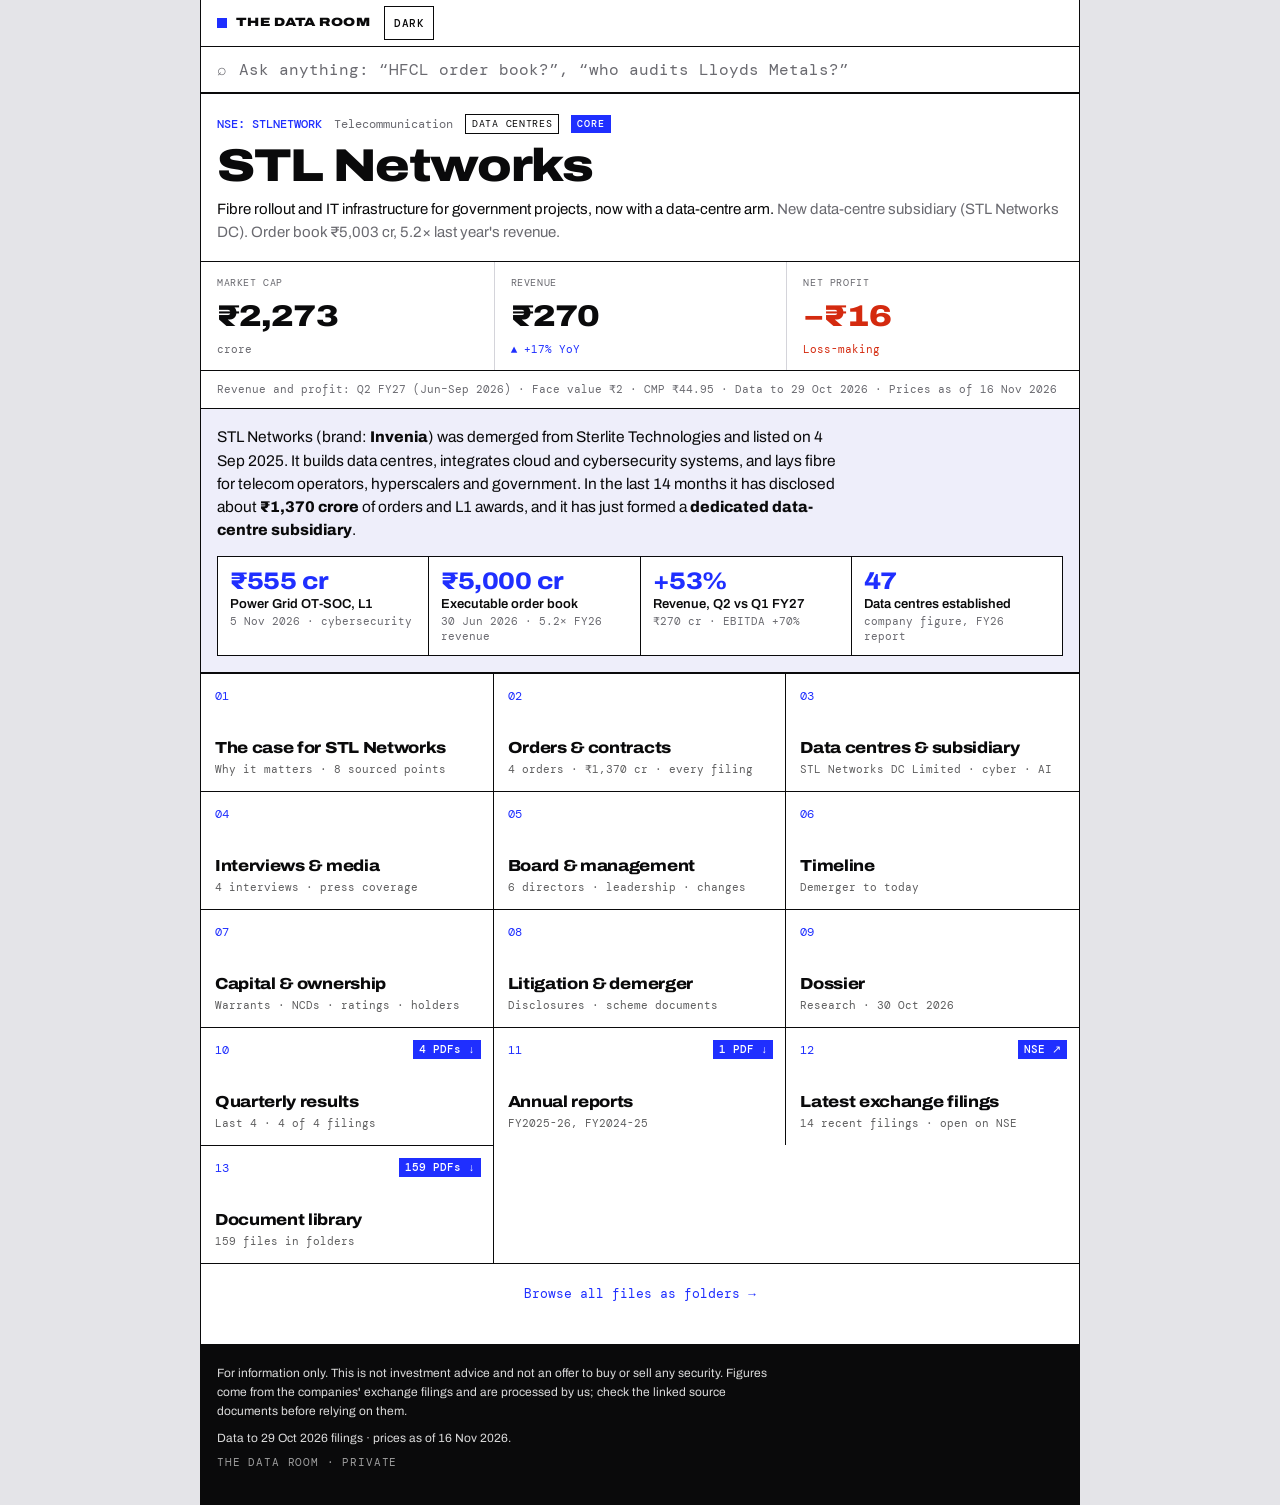
==== c/STLNETWORK/index.html @ 09b9c982 "STL Networks data room Co-Authored-By: Claude Sonnet 5.5 <noreply@anthropic.com>" ====
<!doctype html><html lang="en"><head><meta charset="utf-8"><meta name="viewport" content="width=device-width,initial-scale=1">
<title>STL Networks · The Data Room</title><meta name="robots" content="noindex,nofollow"><meta name="color-scheme" content="light dark">
<script>document.documentElement.className="js";try{var t=localStorage.getItem("dr_theme");if(t)document.documentElement.dataset.theme=t}catch(e){}</script>
<link rel="preconnect" href="https://fonts.googleapis.com"><link rel="preconnect" href="https://fonts.gstatic.com" crossorigin>
<link href="https://fonts.googleapis.com/css2?family=Archivo:wdth,wght@62..125,100..900&family=DM+Mono:wght@400;500&display=swap" rel="stylesheet">
<link rel="stylesheet" href="../../assets/style.css?v=1794906822"></head><body data-scoped="1" data-page="company" data-root="../../">
<svg width="0" height="0" style="position:absolute" aria-hidden="true"><defs><pattern id="hatch" width="5" height="5" patternUnits="userSpaceOnUse" patternTransform="rotate(45)"><line x1="0" y1="0" x2="0" y2="5" style="stroke:var(--ink)" stroke-width="1.6"/></pattern></defs></svg>
<div class="col"><header class="bar"><div class="bar1"><a class="back" id="back" href="../../index.html">← Companies</a><span class="rt"><a class="brand sm" href="../../index.html"><i></i>THE DATA ROOM</a><button type="button" class="themebtn" id="theme" aria-label="Switch between light and dark">Dark</button></span></div><form class="search" action="../../index.html" method="get" role="search"><span aria-hidden="true">⌕</span><input id="q" name="q" type="search" autocomplete="off" placeholder="Ask anything: “HFCL order book?”, “who audits Lloyds Metals?”" aria-label="Search companies or ask a question"></form></header><main class="co" data-sym="STLNETWORK"><section data-view="home" class=on><div class="hd"><div class="tags"><span class="tk">NSE: STLNETWORK</span><span>Telecommunication</span><span class="th">Data centres</span><span class="coretag">CORE</span></div>
<h1>STL Networks</h1><p class="lede">Fibre rollout and IT infrastructure for government projects, now with a data-centre arm. <span>New data-centre subsidiary (STL Networks DC). Order book ₹5,003 cr, 5.2× last year&#x27;s revenue.</span></p></div>
<div class="kps"><div class="kpi"><span>Market cap</span><b class="">₹2,273</b><em class="">crore</em></div><div class="kpi"><span>Revenue</span><b class="">₹270</b><em class="pos">▲ +17% YoY</em></div><div class="kpi"><span>Net profit</span><b class="neg">−₹16</b><em class="neg">Loss-making</em></div></div>
<div class="meta">Revenue and profit: Q2 FY27 (Jun–Sep 2026) · Face value ₹2 · CMP ₹44.95 · Data to 29 Oct 2026 · Prices as of 16 Nov 2026</div>
<div class="hero x"><p>STL Networks (brand: <b>Invenia</b>) was demerged from Sterlite Technologies and listed on 4 Sep 2025. It builds data centres, integrates cloud and cybersecurity systems, and lays fibre for telecom operators, hyperscalers and government. In the last 14 months it has disclosed about <b>₹1,370 crore</b> of orders and L1 awards, and it has just formed a <b>dedicated data-centre subsidiary</b>.</p><div class="xstats"><a class="xs" href="#orders" data-go="orders"><b>₹555 cr</b><span>Power Grid OT-SOC, L1</span><small>5 Nov 2026 · cybersecurity</small></a><a class="xs" href="#story" data-go="story"><b>₹5,000 cr</b><span>Executable order book</span><small>30 Jun 2026 · 5.2× FY26 revenue</small></a><a class="xs" href="#results" data-go="results"><b>+53%</b><span>Revenue, Q2 vs Q1 FY27</span><small>₹270 cr · EBITDA +70%</small></a><a class="xs" href="#datacentres" data-go="datacentres"><b>47</b><span>Data centres established</span><small>company figure, FY26 report</small></a></div></div><div class="tiles x3"><a class="tile " href="#story" data-go="story"><i>01</i><span class="tt"><b>The case for STL Networks</b><small>Why it matters · 8 sourced points</small></span><em></em></a><a class="tile " href="#orders" data-go="orders"><i>02</i><span class="tt"><b>Orders & contracts</b><small>4 orders · ₹1,370 cr · every filing</small></span><em></em></a><a class="tile " href="#datacentres" data-go="datacentres"><i>03</i><span class="tt"><b>Data centres & subsidiary</b><small>STL Networks DC Limited · cyber · AI</small></span><em></em></a><a class="tile " href="#media" data-go="media"><i>04</i><span class="tt"><b>Interviews & media</b><small>4 interviews · press coverage</small></span><em></em></a><a class="tile " href="#people" data-go="people"><i>05</i><span class="tt"><b>Board & management</b><small>6 directors · leadership · changes</small></span><em></em></a><a class="tile " href="#timeline" data-go="timeline"><i>06</i><span class="tt"><b>Timeline</b><small>Demerger to today</small></span><em></em></a><a class="tile " href="#capital" data-go="capital"><i>07</i><span class="tt"><b>Capital & ownership</b><small>Warrants · NCDs · ratings · holders</small></span><em></em></a><a class="tile " href="#legal" data-go="legal"><i>08</i><span class="tt"><b>Litigation & demerger</b><small>Disclosures · scheme documents</small></span><em></em></a><a class="tile " href="#dossier" data-go="dossier"><i>09</i><span class="tt"><b>Dossier</b><small>Research · 30 Oct 2026</small></span><em></em></a><a class="tile " href="#results" data-go="results"><i>10</i><span class="tt"><b>Quarterly results</b><small>Last 4 · 4 of 4 filings</small></span><em>4 PDFs ↓</em></a><a class="tile " href="#annual" data-go="annual"><i>11</i><span class="tt"><b>Annual reports</b><small>FY2025-26, FY2024-25</small></span><em>1 PDF ↓</em></a><a class="tile " href="#filings" data-go="filings"><i>12</i><span class="tt"><b>Latest exchange filings</b><small>14 recent filings · open on NSE</small></span><em>NSE ↗</em></a><a class="tile " href="#files" data-go="files"><i>13</i><span class="tt"><b>Document library</b><small>159 files in folders</small></span><em>159 PDFs ↓</em></a></div>
<div class="zipbox"><a class="alt" href="#files" data-go="files">Browse all files as folders →</a></div></section><section data-view="story"><div class="vh"><div><h2>Investment highlights</h2><small>What is working, with the document behind each point</small></div></div><div class="blk xt"><p>STL Networks is repositioning from a government, project-led fibre contractor into a <b>data-centre, systems-integration and managed-services</b> business for hyperscalers, telecom operators, public-sector bodies and enterprises. Management calls data centres the primary growth engine, systems integration the margin engine and connectivity the cash-generating base (annual report FY26, pp. 70–74).</p></div><div class="blk"><div class="xstats"><div class="xs"><b>₹1,370 cr</b><span>orders and L1 awards disclosed</span><small>Sep 2025 to Nov 2026, four orders</small></div><div class="xs"><b>~₹5,000 cr</b><span>executable order book</span><small>30 Jun 2026 (Infomerics)</small></div><div class="xs"><b>86%</b><span>of that book is government / PSU</span><small>Infomerics, Sep 2026</small></div><div class="xs"><b>₹270 cr</b><span>Q2 FY27 revenue</span><small>+53% QoQ, +17% YoY</small></div><div class="xs"><b>₹16.1 cr</b><span>Q2 FY27 EBITDA</span><small>+70% QoQ, margin 5.9%</small></div><div class="xs"><b>₹108 cr</b><span>promoter warrants</span><small>₹24 each, allotted 20 Jun 2026</small></div></div></div><div class="case blue"><h3>The case for</h3><div class="xp blue"><i>1</i><div><b>A dedicated data-centre subsidiary, and the team to run it</b><p><b>STL Networks DC Limited</b> was incorporated on 10 Oct 2026 as a wholly owned subsidiary to establish, acquire, own, operate, manage and market data-centre and telecom infrastructure, and to hold the Department of Telecommunications licences needed to sell connectivity. Management says the aim is a dedicated platform for hyperscalers, data-centre operators and enterprises, with ownership of delivery across the infrastructure and connectivity lifecycle. A new data-centre bench came with it: a COO (2 Jul), a Head of Design &amp; Operations for data centres with 200 MW+ delivered and a Chief Sales &amp; Marketing Officer (both 15–16 Oct).</p><span class="srcs"><a class="src" href="../../files/STLNETWORK/06-Data-Centre-Subsidiary/Proposed_Incorporation_of_a_Wholly_Owned_Subsidiary-_September_11_2026.pdf" target="_blank" rel="noopener">Proposed subsidiary filing, 11 Sep 2026</a><a class="src" href="../../files/STLNETWORK/06-Data-Centre-Subsidiary/Announcement_under_Regulation_30_of_SEBI_Listing_Regulations_in_relation_to_Wholly_Owned_S.pdf" target="_blank" rel="noopener">Subsidiary filing, 15 Sep 2026</a><a class="src" href="../../files/STLNETWORK/06-Data-Centre-Subsidiary/Incorporation_of_Wholly_Owned_Subsidiary_-_October_10_2026.pdf" target="_blank" rel="noopener">Incorporation filing, 10 Oct 2026</a><a class="src" href="../../files/STLNETWORK/06-Data-Centre-Subsidiary/Appointment_of_Senior_Management_Personnel-_July_2_2026.pdf" target="_blank" rel="noopener">COO filing, 2 Jul 2026</a><a class="src" href="../../files/STLNETWORK/06-Data-Centre-Subsidiary/Appointment_of_Senior_Management_Personnel_-_October_16_2026.pdf" target="_blank" rel="noopener">Patel and Barjatiya filing, 16 Oct 2026</a><a class="src" href="https://www.voicendata.com/data-centre/stl-networks-revenue-rises-53-as-data-centre-business-expands-12767428" target="_blank" rel="noopener">Q2 FY27 press coverage, Voice&amp;Data</a></span></div></div><div class="xp blue"><i>2</i><div><b>The largest orders in the company&#x27;s short history are landing in cybersecurity and cloud</b><p><b>₹555 crore</b> (L1) from Power Grid for a centralised Security Operations Centre covering the OT assets of its substations, <b>₹249.8 crore</b> (L1) from RailTel for a private cloud across its data-centre and disaster-recovery sites, <b>₹206.5 crore</b> purchase order from NIC Services for the National Knowledge Network, and <b>₹359 crore</b> from PowerGrid Teleservices for a Tier III data centre at Manesar plus a disaster-recovery site. See the orders table.</p><span class="srcs"><a class="src" href="../../files/STLNETWORK/05-Orders-and-Press-Releases/STL_Networks_L1_Power_Grid_OT-SOC_Nov_5_2026.pdf" target="_blank" rel="noopener">Power Grid L1 filing, 5 Nov 2026</a><a class="src" href="../../files/STLNETWORK/05-Orders-and-Press-Releases/STL_Networks_Limited_emerges_as_Lowest_Bidder_L1_from_Railtel_Corporation_of_India_Limit.pdf" target="_blank" rel="noopener">RailTel L1 filing, 29 Sep 2026</a><a class="src" href="../../files/STLNETWORK/05-Orders-and-Press-Releases/Purchase_Order_received_from_National_Informatics_Centre_Services_Incorporated_Februray_10.pdf" target="_blank" rel="noopener">NIC purchase order filing, 10 Feb 2026</a><a class="src" href="../../files/STLNETWORK/05-Orders-and-Press-Releases/Invenia_-_STL_Networks_Limited_secures_INR_359_Crore_Data_Center_Infrastructure_Contract_f.pdf" target="_blank" rel="noopener">PowerTel press release, 15 Sep 2025</a></span></div></div><div class="xp blue"><i>3</i><div><b>Revenue visibility: about five years of revenue in the order book</b><p>Infomerics puts the executable order book at about <b>₹5,000 crore on 30 Jun 2026</b>, 5.22× FY26 operating income, with about <b>86% from central and state government entities and PSUs</b>. That was before the RailTel (₹249.8 crore) and Power Grid (₹555 crore) awards.</p><span class="srcs"><a class="src" href="../../files/STLNETWORK/08-Capital-Debt-Ratings/Credit_Rating-_September_25_2026.pdf" target="_blank" rel="noopener">Infomerics rating, 25 Sep 2026</a></span></div></div><div class="xp blue"><i>4</i><div><b>The quarterly trend turned in Q2 FY27</b><p>Revenue <b>₹270.11 crore</b>, up 53% on Q1 and 17% on a year ago. EBITDA <b>₹16.06 crore</b>, up 70% on Q1 and 112% on a year ago, margin 5.9% against 3.3%. The consolidated loss narrowed to ₹16.1 crore (Q1: ₹21.9 crore). On a standalone basis the company made a <b>profit of ₹5.1 crore</b> against a loss of ₹12.3 crore in Q1.</p><span class="srcs"><a class="src" href="../../files/STLNETWORK/02-Quarterly-Results/2026-09-30_Q2-FY27_Results.pdf" target="_blank" rel="noopener">Q2 FY27 results (29 Oct 2026)</a><a class="src" href="https://tele.net.in/press-release/invenia-stl-networks-reports-financial-results-for-q2-fy27-12767925" target="_blank" rel="noopener">tele.net, 30 Oct 2026</a></span></div></div><div class="xp blue"><i>5</i><div><b>The promoter is putting money in</b><p>Twin Star Overseas Limited, a promoter entity, was allotted <b>4.5 crore warrants at ₹24</b> (up to ₹108 crore). 25% (₹27 crore) was paid on allotment on 20 Jun 2026 and the remaining ₹81 crore is due when the warrants are exercised, within 18 months. Infomerics counts the warrant proceeds in its liquidity assessment.</p><span class="srcs"><a class="src" href="../../files/STLNETWORK/08-Capital-Debt-Ratings/Issue_of_Convertible_Warrants_on_a_Preferential_Basis-_April_18_2026.pdf" target="_blank" rel="noopener">Warrants approval, 18 Apr 2026</a><a class="src" href="../../files/STLNETWORK/08-Capital-Debt-Ratings/Allotment_of_Warrants_to_Promoter_of_the_Company_on_a_Preferential_Basis_by_way_of_Private.pdf" target="_blank" rel="noopener">Warrants allotment, 20 Jun 2026</a><a class="src" href="../../files/STLNETWORK/08-Capital-Debt-Ratings/Credit_Rating-_September_25_2026.pdf" target="_blank" rel="noopener">Infomerics rating, 25 Sep 2026</a></span></div></div><div class="xp blue"><i>6</i><div><b>A broad, working capability base in data centres, fibre and security</b><p>In its FY26 annual report the company reports <b>47 data centres established</b>, <b>1.32 lakh route-km of optical fibre</b> deployed, 45,000 infrastructure sites operationalised, 3 lakh home passes, 4.5 lakh managed devices and CMMI Level 5 certification. These are company figures. Infomerics cites more than 135,000 km of fibre.</p><span class="srcs"><a class="src" href="../../files/STLNETWORK/03-Annual-Report/Annual-Report_FY2025-26.pdf" target="_blank" rel="noopener">Annual report FY26</a><a class="src" href="../../files/STLNETWORK/08-Capital-Debt-Ratings/Credit_Rating-_September_25_2026.pdf" target="_blank" rel="noopener">Infomerics rating, 25 Sep 2026</a></span></div></div><div class="xp blue"><i>7</i><div><b>Investment-grade credit ratings from two agencies</b><p><b>IVR A-/Stable</b> from Infomerics (₹250 crore of bank facilities, 25 Sep 2026) and <b>IND A-/Stable</b> from India Ratings (proposed NCDs and bank loans, 17 Nov 2025). The company allotted ₹150 crore of NCDs on 2 Dec 2025 (Infomerics records ₹250 crore of NCDs raised in FY26).</p><span class="srcs"><a class="src" href="../../files/STLNETWORK/08-Capital-Debt-Ratings/Credit_Rating-_September_25_2026.pdf" target="_blank" rel="noopener">Infomerics rating, 25 Sep 2026</a><a class="src" href="../../files/STLNETWORK/08-Capital-Debt-Ratings/Credit_Rating_November_17_2025.pdf" target="_blank" rel="noopener">India Ratings, 17 Nov 2025</a><a class="src" href="../../files/STLNETWORK/08-Capital-Debt-Ratings/Allotment_of_Non-Convertible_Debentures_December_02_2025.pdf" target="_blank" rel="noopener">NCD allotment, 2 Dec 2025</a></span></div></div><div class="xp blue"><i>8</i><div><b>Counterparties are strong: Power Grid, RailTel, NIC, BSNL, BharatNet, Airtel</b><p>Infomerics lists Airtel, RailTel, Power Grid, BSNL, BharatNet and state digital-infrastructure programmes as the customer base and notes that several have strong credit profiles, which supports eventual collection of receivables.</p><span class="srcs"><a class="src" href="../../files/STLNETWORK/08-Capital-Debt-Ratings/Credit_Rating-_September_25_2026.pdf" target="_blank" rel="noopener">Infomerics rating, 25 Sep 2026</a></span></div></div></div><div class="case red"><h3>What the numbers also show</h3><div class="xp red"><i>·</i><div><b>FY26 was a loss-making year and the turnaround is early</b><p>FY26 consolidated revenue was ₹958.96 crore (₹1,179.72 crore in FY25), EBITDA ₹47.85 crore and the loss attributable to owners ₹99.11 crore. Infomerics points to weak profitability, interest cover of 0.46×, receivables of ₹990.6 crore, a 325-day collection period and operating cash outflow of ₹111.4 crore in FY26. It names collection of receivables and the promoter warrant proceeds as the near-term monitorables.</p><span class="srcs"><a class="src" href="../../files/STLNETWORK/03-Annual-Report/Annual-Report_FY2025-26.pdf" target="_blank" rel="noopener">Annual report FY26</a><a class="src" href="../../files/STLNETWORK/08-Capital-Debt-Ratings/Credit_Rating-_September_25_2026.pdf" target="_blank" rel="noopener">Infomerics rating, 25 Sep 2026</a></span></div></div><div class="xp red"><i>·</i><div><b>The newest awards are L1 positions, not signed contracts</b><p>The Power Grid (₹555 crore) and RailTel (₹249.8 crore) disclosures say the company has emerged as the lowest bidder. Final awards, contract terms and timing are not yet disclosed. The data-centre subsidiary has ₹1 lakh of paid-up capital and no disclosed capex, capacity or site plan.</p><span class="srcs"><a class="src" href="../../files/STLNETWORK/05-Orders-and-Press-Releases/STL_Networks_L1_Power_Grid_OT-SOC_Nov_5_2026.pdf" target="_blank" rel="noopener">Power Grid L1 filing, 5 Nov 2026</a><a class="src" href="../../files/STLNETWORK/05-Orders-and-Press-Releases/STL_Networks_Limited_emerges_as_Lowest_Bidder_L1_from_Railtel_Corporation_of_India_Limit.pdf" target="_blank" rel="noopener">RailTel L1 filing, 29 Sep 2026</a><a class="src" href="../../files/STLNETWORK/06-Data-Centre-Subsidiary/Announcement_under_Regulation_30_of_SEBI_Listing_Regulations_in_relation_to_Wholly_Owned_S.pdf" target="_blank" rel="noopener">Subsidiary filing, 15 Sep 2026</a></span></div></div><div class="xp red"><i>·</i><div><b>Leadership is in transition</b><p>The CEO resigned on 10 Jun 2026 and an interim CEO took over on 11 Jun for one year. The company secretary, head of legal and head of marketing also left between Jul and Sep 2026.</p><span class="srcs"><a class="src" href="../../files/STLNETWORK/10-Governance-Corporate-Actions/Outcome_of_Board_Meeting-_June_10_2026.pdf" target="_blank" rel="noopener">Board outcome, 10 Jun 2026</a></span></div></div></div><p class="note pad">Company claims are labelled as such. Everything is drawn from the company&#x27;s exchange filings, its annual report, rating-agency reports and named press coverage; nothing here is a forecast or a recommendation.</p></section><section data-view="orders"><div class="vh"><div><h2>Orders and contracts</h2><small>Orders disclosed to the stock exchanges, newest first</small></div></div><div class="blk"><div class="xstats"><div class="xs"><b>₹1,370 cr</b><span>four distinct orders</span><small>555 + 249.8 + 206.49 + 359</small></div><div class="xs"><b>₹804.8 cr</b><span>L1 awards (Power Grid, RailTel)</span><small>lowest bidder, final award pending</small></div><div class="xs"><b>₹565.5 cr</b><span>purchase order / contract</span><small>NIC Services, PowerTel</small></div></div></div><div class="blk"><h3>Orders disclosed by the company</h3><div class="xtwrap"><table class="xtable"><thead><tr><th class="">Date</th><th class="">Customer</th><th class="">What</th><th class="num">₹ crore</th><th class="">Status</th><th class="">Terms</th><th class="">Source</th></tr></thead><tbody><tr><td>5 Nov 2026</td><td>Power Grid Corporation of India</td><td>Package for implementation of a <b>Centralized Security Operations Centre for OT assets of substations (OT-SOC)</b>. Cybersecurity for the power grid.</td><td class="num">555</td><td><b>L1 bidder</b> (lowest). Final award not yet disclosed</td><td>Bid spec CC/NT/W-MISC/DOM/A02/26/00023, RFx 5002005016 dated 5 Jan 2026. Incl. taxes</td><td class=""><a class="ilink" href="../../files/STLNETWORK/05-Orders-and-Press-Releases/STL_Networks_L1_Power_Grid_OT-SOC_Nov_5_2026.pdf" target="_blank" rel="noopener">Exchange filing ↗</a></td></tr><tr><td>29 Sep 2026</td><td>RailTel Corporation of India</td><td>Design, supply, installation, testing, commissioning, integration, migration and deployment of <b>cloud infrastructure at RailTel&#x27;s data centre and disaster-recovery site</b>. Multi-tenant private cloud (Gurugram and Secunderabad, per the company&#x27;s press release).</td><td class="num">249.8</td><td><b>L1 bidder</b> (lowest). Final award not yet disclosed</td><td>Tender RAILTEL/TENDER/OT/CO/ITP/2026-27/DC-DR Infra/018 dated 25 Jun 2026. Incl. taxes. Press release: commissioning within 180 days, 5-year warranty</td><td class=""><a class="ilink" href="../../files/STLNETWORK/05-Orders-and-Press-Releases/STL_Networks_Limited_emerges_as_Lowest_Bidder_L1_from_Railtel_Corporation_of_India_Limit.pdf" target="_blank" rel="noopener">Exchange filing ↗</a></td></tr><tr><td>10 Feb 2026</td><td>National Informatics Centre Services Inc. (NKN)</td><td>Procurement of <b>network equipment through the National Knowledge Network</b>.</td><td class="num">206.49</td><td><b>Purchase order</b> received</td><td>GeM contract GEMC-511687786594913. 12-week implementation, 5-year warranty and AMC. Incl. taxes</td><td class=""><a class="ilink" href="../../files/STLNETWORK/05-Orders-and-Press-Releases/Purchase_Order_received_from_National_Informatics_Centre_Services_Incorporated_Februray_10.pdf" target="_blank" rel="noopener">Exchange filing ↗</a></td></tr><tr><td>3 Feb 2026</td><td>National Informatics Centre Services Inc. (NKN)</td><td>Same order, at the L1 / letter-of-intent stage. <b>₹175 crore excluding taxes</b>, which is the ₹206.49 crore above including taxes. Not counted twice.</td><td class="num">175</td><td>L1 bidder, letter of intent</td><td>GeM bid GEM/2025/B/6918691</td><td class=""><a class="ilink" href="../../files/STLNETWORK/05-Orders-and-Press-Releases/STL_Networks_Limited_emerges_as_Lowest_Bidder_L1_Bidder_from_National_Informatics_Centre.pdf" target="_blank" rel="noopener">Exchange filing ↗</a></td></tr><tr><td>15 Sep 2025</td><td>PowerGrid Teleservices (a Power Grid subsidiary)</td><td>Design, build, commission and maintain the IT and cloud infrastructure of a <b>greenfield Tier III data centre at Manesar</b>, a <b>disaster-recovery data centre</b>, IaaS and DR services, and long-term operations and maintenance.</td><td class="num">359</td><td><b>Contract</b> won (company press release)</td><td>Release headline says ₹359 crore; its text says &#x27;over ~₹360 crore&#x27;. Long-term O&amp;M</td><td class=""><a class="ilink" href="../../files/STLNETWORK/05-Orders-and-Press-Releases/Invenia_-_STL_Networks_Limited_secures_INR_359_Crore_Data_Center_Infrastructure_Contract_f.pdf" target="_blank" rel="noopener">Press release ↗</a></td></tr></tbody></table></div><p class=note>₹ crore, as stated by the company. Totals count each order once: 555 + 249.8 + 206.49 + 359 = ₹1,370.3 crore. L1 means STL Networks submitted the lowest bid; it is not yet a signed contract.</p></div><div class="blk xt"><h3>Context</h3><p>Compare the scale with the business: consolidated revenue was ₹958.96 crore in FY26 and ₹270.11 crore in Q2 FY27. The Power Grid and RailTel awards alone are about ₹805 crore.</p><p>The company&#x27;s executable order book was about ₹5,000 crore on 30 Jun 2026 (Infomerics, <a class="ilink" href="../../files/STLNETWORK/08-Capital-Debt-Ratings/Credit_Rating-_September_25_2026.pdf" target="_blank" rel="noopener">Sep 2026 rating report</a>), before these two awards.</p></div><div class="blk"><h3>Tenders and L1 positions mentioned by third-party commentary (not confirmed by company filings)</h3><div class="xtwrap"><table class="xtable"><thead><tr><th class="">Tender</th><th class="">Authority</th><th class="">Position reported</th><th class="">Status in this room</th></tr></thead><tbody><tr><td>OT cybersecurity for substations (OT-SOC)</td><td>Power Grid</td><td>L1</td><td><b>Confirmed</b> by the company&#x27;s 5 Nov 2026 filing (row above)</td></tr><tr><td>Cloud infrastructure at data-centre and DR sites</td><td>RailTel</td><td>L1 / LOI</td><td><b>Confirmed as L1</b> by the company&#x27;s 29 Sep 2026 filing (row above)</td></tr><tr><td>Zero Trust Network Architecture (ZTNA) licences</td><td>MeitY</td><td>L1 reported</td><td>Not in company filings. Unverified</td></tr><tr><td>Endpoint Detection &amp; Response and Unified Endpoint Management</td><td>MeitY</td><td>L3 reported</td><td>Not in company filings. Unverified</td></tr><tr><td>Server procurement, 153 units</td><td>Ministry of Defence</td><td>L1 reported</td><td>Not in company filings. Unverified</td></tr><tr><td>Network routers and devices, 309 units</td><td>MeitY</td><td>L1 reported</td><td>Not in company filings. Unverified</td></tr><tr><td>IT Project Implementation Agency</td><td>Ministry of Ports, Shipping &amp; Waterways</td><td>H3 reported</td><td>Not in company filings. Unverified</td></tr><tr><td>Router and firewall procurement</td><td>Ministry of Power</td><td>Bid participation reported</td><td>Not in company filings. Unverified</td></tr></tbody></table></div><p class=note>Source: a social-media style commentary shared with the data-room owner (author not identified). It says itself that these are &#x27;tender participation and reported ranking details, not confirmed order wins&#x27;. The company has not disclosed these. Treat everything except the first two rows as unverified.</p></div><div class="blk xt"><h3>Programmes without a disclosed value</h3><p><b>BharatNet Phase III, Jammu &amp; Kashmir and Ladakh.</b> The interim CEO says the company is deploying more than 13,000 km of optical fibre serving thousands of Gram Panchayats, with operations and maintenance &#x27;central to the project&#x27; (<a class="ilink" href="https://telecomtalk.info/invenia-stl-networks-ceo-why-ai-datacentres-india/1012358/" target="_blank" rel="noopener">TelecomTalk, 30 Sep 2026</a>). Value not disclosed.</p><p><b>Earlier work</b> cited in the FY26 annual report includes the J&amp;K network operations centre under BharatNet, NIC / NKN and ERNET, defence communication networks for the Army and Navy, and BharatNet deployments across Maharashtra, Telangana and Tamil Nadu (<a class="ilink" href="../../files/STLNETWORK/03-Annual-Report/Annual-Report_FY2025-26.pdf" target="_blank" rel="noopener">annual report FY26</a>).</p></div><div class="blk"><h3>Order documents</h3><div class="tree"><div class="fd"><div class="fh"><span>▾ 05-Orders-and-Press-Releases/ · Orders and press releases</span><em>6 files</em></div><a class="ff doc" href="../../files/STLNETWORK/05-Orders-and-Press-Releases/STL_Networks_L1_Power_Grid_OT-SOC_Nov_5_2026.pdf" target="_blank" rel="noopener"><span class="br">├─</span><span class="fn">STL Networks emerges as Lowest Bidder (L1) from Power Grid Corporation (Power Grid OT-SOC L1), November 5, 2026<small>5 Nov 2026</small></span><em>497 KB</em></a><a class="ff doc" href="../../files/STLNETWORK/05-Orders-and-Press-Releases/STL_Networks_Limited_emerges_as_Lowest_Bidder_L1_from_Railtel_Corporation_of_India_Limit.pdf" target="_blank" rel="noopener"><span class="br">├─</span><span class="fn">STL Networks Limited emerges as Lowest Bidder (L1) from Railtel Corporation of India Limited- September 29, 2026<small>29 Sep 2026</small></span><em>484 KB</em></a><a class="ff doc" href="../../files/STLNETWORK/05-Orders-and-Press-Releases/STL_Networks_Limited_emerges_as_Lowest_Bidder_L1_Bidder_from_National_Informatics_Centre.pdf" target="_blank" rel="noopener"><span class="br">├─</span><span class="fn">STL Networks Limited emerges as Lowest Bidder (L1 Bidder) from National Informatics Centre Services Incorporated_STL Networks Limited_February 3, 2026<small>3 Feb 2026</small></span><em>324 KB</em></a><a class="ff doc" href="../../files/STLNETWORK/05-Orders-and-Press-Releases/Purchase_Order_received_from_National_Informatics_Centre_Services_Incorporated_Februray_10.pdf" target="_blank" rel="noopener"><span class="br">├─</span><span class="fn">Purchase Order received from National Informatics Centre Services Incorporated_Februray 10, 2026<small>1 Feb 2026</small></span><em>376 KB</em></a><a class="ff doc" href="../../files/STLNETWORK/05-Orders-and-Press-Releases/Invenia_-_STL_Networks_Limited_secures_INR_359_Crore_Data_Center_Infrastructure_Contract_f.pdf" target="_blank" rel="noopener"><span class="br">├─</span><span class="fn">Invenia - STL Networks Limited secures INR 359 Crore Data Center Infrastructure Contract from PowerGrid Teleservices Limited_ September 15, 2025<small>15 Sep 2025</small></span><em>442 KB</em></a><a class="ff doc" href="../../files/STLNETWORK/05-Orders-and-Press-Releases/Press_Release_-_Invenia_Debuts_On_The_Indian_Stock_Exchange_Marking_A_New_Era_In_Digital.pdf" target="_blank" rel="noopener"><span class="br">├─</span><span class="fn">Press Release - Invenia Debuts On The Indian Stock Exchange, Marking A New Era In Digital Infrastructure Leadership_September 4, 2025<small>4 Sep 2025</small></span><em>469 KB</em></a></div></div></div></section><section data-view="datacentres"><div class="vh"><div><h2>Data centres and Invenia</h2><small>The subsidiary, what it is for, and what the company already does</small></div></div><div class="blk xt"><p><b>Invenia</b> is the brand of STL Networks Limited. It says it is a digital-infrastructure services company for telcos, data-centre companies, government, defence and large enterprises across India and the UK, in three lines of business: <b>data centres</b> (the primary growth engine), <b>system integration</b> including cloud and cybersecurity (the margin engine) and <b>connectivity services</b> (the foundation). Source: annual report FY26, pp. 70–74.</p></div><div class="blk"><h3>STL Networks DC Limited: the data-centre subsidiary</h3><div class="xtwrap"><table class="xtable kv"><thead><tr><th class=""></th><th class="">Detail</th></tr></thead><tbody><tr><td>What it is</td><td>A <b>wholly owned subsidiary</b> (100%) of STL Networks Limited, for its data-centre and data-centre-connectivity business.</td></tr><tr><td>Why now</td><td>Management: to give data centres a dedicated services platform and take &#x27;greater ownership of delivery across the infrastructure and connectivity lifecycle&#x27;. Customers named: hyperscalers, data-centre operators and enterprises.</td></tr><tr><td>What it may do</td><td>Establish, acquire, own, operate, manage and market <b>data-centre and telecom infrastructure</b>, data-centre solutions and connectivity services; carry on integrated data-centre and connectivity solutions.</td></tr><tr><td>Licences</td><td>To obtain and maintain the licences, approvals and authorisations from the <b>Department of Telecommunications</b> and other regulators, so it can sell connectivity itself.</td></tr><tr><td>Timeline</td><td>A committee of the board approves incorporating the subsidiary, 11 Sep 2026. Name &#x27;STL Networks DC Limited&#x27; approved by the Authorisation and Allotment Committee, 15 Sep 2026. <b>Certificate of incorporation issued 10 Oct 2026.</b></td></tr><tr><td>Funding at start</td><td>Cash. STL Networks subscribes to 100% of the initial paid-up capital of <b>₹1,00,000</b> (50,000 equity shares of ₹2). No capex, capacity (MW), site or customer commitments have been disclosed for it yet.</td></tr><tr><td>Sources</td><td class=""><a class="ilink" href="../../files/STLNETWORK/06-Data-Centre-Subsidiary/Proposed_Incorporation_of_a_Wholly_Owned_Subsidiary-_September_11_2026.pdf" target="_blank" rel="noopener">Proposed subsidiary, 11 Sep 2026 ↗</a></td></tr><tr><td></td><td class=""><a class="ilink" href="../../files/STLNETWORK/06-Data-Centre-Subsidiary/Announcement_under_Regulation_30_of_SEBI_Listing_Regulations_in_relation_to_Wholly_Owned_S.pdf" target="_blank" rel="noopener">Details approved, 15 Sep 2026 ↗</a></td></tr><tr><td></td><td class=""><a class="ilink" href="../../files/STLNETWORK/06-Data-Centre-Subsidiary/Incorporation_of_Wholly_Owned_Subsidiary_-_October_10_2026.pdf" target="_blank" rel="noopener">Incorporation, 10 Oct 2026 ↗</a></td></tr></tbody></table></div><p class=note>The subsidiary is brand new. What it will own and how much it will invest are not yet public. The shape of the plan will show up in later filings, results and press releases.</p></div><div class="case blue"><h3>How management describes the opportunity</h3><div class="xp blue"><i>·</i><div><b>AI workloads need reliable links between data centres, cloud and enterprises</b><p>Interim CEO C. R. Battula: the constraint is &#x27;not only bandwidth&#x27; but reliability, route diversity and operational visibility. Hyperscalers want large, high-density infrastructure quickly. Enterprises want to modernise live environments. Government wants resilience, governance and sustained support.</p><span class="srcs"><a class="src" href="https://telecomtalk.info/invenia-stl-networks-ceo-why-ai-datacentres-india/1012358/" target="_blank" rel="noopener">TelecomTalk interview, 30 Sep 2026</a></span></div></div><div class="xp blue"><i>·</i><div><b>From a project business to one that operates the infrastructure</b><p>The company distinguishes system integration (design, deploy, upgrade) from managed services (ongoing support and optimisation) and says managed-services contracts add revenue visibility. The annual report calls it a &#x27;deliberate pivot&#x27; from a government-oriented, project-led model to a hyperscaler- and enterprise-facing lifecycle partner.</p><span class="srcs"><a class="src" href="https://telecomtalk.info/invenia-stl-networks-ceo-why-ai-datacentres-india/1012358/" target="_blank" rel="noopener">TelecomTalk, 30 Sep 2026</a><a class="src" href="../../files/STLNETWORK/03-Annual-Report/Annual-Report_FY2025-26.pdf" target="_blank" rel="noopener">Annual report FY26</a></span></div></div><div class="xp blue"><i>·</i><div><b>Where it will focus in the data-centre stack</b><p>Mechanical, electrical and plumbing systems, IT integration and managed operations, where it sees its strongest margins, rather than civil works. Five pillars: full-lifecycle capability, a strong supplier base, a growing in-house data-centre team with experienced leaders from established operators, technology partnerships in liquid cooling and high-density power for AI-ready facilities, and partnerships with hyperscalers, colocation players and large enterprises.</p><span class="srcs"><a class="src" href="../../files/STLNETWORK/03-Annual-Report/Annual-Report_FY2025-26.pdf" target="_blank" rel="noopener">Annual report FY26</a></span></div></div><div class="xp blue"><i>·</i><div><b>AI, GPUs and sovereign cloud</b><p>The company says it is strengthening data-centre capabilities &#x27;to support GPU-intensive environments&#x27; and has built sovereign fibre infrastructure for in-country data movement. It described a plan for &#x27;next-gen edge-to-core interconnect&#x27; linking GPU-ready edge data centres with core facilities. This is a stated plan, not a delivered capability.</p><span class="srcs"><a class="src" href="https://telecomdrive.com/how-invenia-is-reinventing-connectivity-to-drive-indias-digital-backbone/" target="_blank" rel="noopener">TelecomDrive interview, 19 Oct 2026</a><a class="src" href="https://cxotoday.com/corner-office/cyber-resilience-has-become-a-strategic-priority-for-organisations/" target="_blank" rel="noopener">CXOtoday interview, 4 Dec 2025</a></span></div></div></div><div class="blk"><h3>What the company already does in data centres</h3><div class="xtwrap"><table class="xtable kv"><thead><tr><th class="">Item</th><th class="">Detail</th><th class="">Source</th></tr></thead><tbody><tr><td>Track record</td><td><b>47 data centres established</b> (company figure). Services: data-centre design and advisory, end-to-end build, data-centre interconnect, disaster recovery, managed data-centre and cloud operations.</td><td class=""><a class="ilink" href="../../files/STLNETWORK/03-Annual-Report/Annual-Report_FY2025-26.pdf" target="_blank" rel="noopener">Annual report FY26 ↗</a></td></tr><tr><td>PowerTel, Manesar</td><td>Greenfield <b>Tier III data centre</b> plus disaster-recovery data centre, IaaS and DR services, long-term O&amp;M. ₹359 crore. Company says it uses advanced cooling and energy-efficient design.</td><td class=""><a class="ilink" href="../../files/STLNETWORK/05-Orders-and-Press-Releases/Invenia_-_STL_Networks_Limited_secures_INR_359_Crore_Data_Center_Infrastructure_Contract_f.pdf" target="_blank" rel="noopener">Press release ↗</a></td></tr><tr><td>RailTel</td><td>Multi-tenant <b>private cloud</b> across RailTel&#x27;s data-centre and DR sites with micro-segmentation and near real-time DC–DR replication. ₹249.8 crore, L1. Aligned to MeitY cloud guidelines and the DPDP Act, per the company.</td><td class=""><a class="ilink" href="../../files/STLNETWORK/05-Orders-and-Press-Releases/STL_Networks_Limited_emerges_as_Lowest_Bidder_L1_from_Railtel_Corporation_of_India_Limit.pdf" target="_blank" rel="noopener">Exchange filing ↗</a></td></tr><tr><td>Connectivity for data centres</td><td>Fibre for data-centre interconnect and hyperscaler fronthaul and backhaul; next-generation high-density, hollow-core and multi-core fibre.</td><td class=""><a class="ilink" href="../../files/STLNETWORK/03-Annual-Report/Annual-Report_FY2025-26.pdf" target="_blank" rel="noopener">Annual report FY26 ↗</a></td></tr></tbody></table></div></div><div class="blk"><h3>Cybersecurity</h3><div class="xtwrap"><table class="xtable kv"><thead><tr><th class="">Item</th><th class="">Detail</th><th class="">Source</th></tr></thead><tbody><tr><td>Largest order</td><td><b>₹555 crore</b> L1 from Power Grid for a centralised <b>OT Security Operations Centre</b> for substations.</td><td class=""><a class="ilink" href="../../files/STLNETWORK/05-Orders-and-Press-Releases/STL_Networks_L1_Power_Grid_OT-SOC_Nov_5_2026.pdf" target="_blank" rel="noopener">Exchange filing ↗</a></td></tr><tr><td>Offering</td><td>Cybersecurity consulting, security architecture and engineering, audit and compliance, security operations (SOC) and managed security.</td><td class=""><a class="ilink" href="https://inveniatech.com" target="_blank" rel="noopener">inveniatech.com ↗</a></td></tr><tr><td>Approach</td><td>&#x27;Secure-by-design&#x27;, zero-trust architecture, continuous monitoring, AI-led detection and automated response (CEO interviews).</td><td class=""><a class="ilink" href="https://tele.net.in/invenia-stl-networks-building-scalable-and-future-ready-digital-backbones/" target="_blank" rel="noopener">Tele.net, 7 Apr 2026 ↗</a></td></tr><tr><td>Market view</td><td>The annual report says managed security is the fastest-growing segment of India&#x27;s managed-services market (company-cited industry data).</td><td class=""><a class="ilink" href="../../files/STLNETWORK/03-Annual-Report/Annual-Report_FY2025-26.pdf" target="_blank" rel="noopener">Annual report FY26 ↗</a></td></tr></tbody></table></div></div><div class="blk"><h3>The data-centre team</h3><div class="pps"><div class="pp"><b>Col. Girish Nandan Juneja</b><span>Chief Operating Officer · from 2 Jul 2026</span><small>M.Tech in Power Systems Engineering, IIT Kharagpur. Appointed to scale the data-centre and infrastructure business.</small><span class="srcs"><a class="src" href="../../files/STLNETWORK/06-Data-Centre-Subsidiary/Appointment_of_Senior_Management_Personnel-_July_2_2026.pdf" target="_blank" rel="noopener">COO filing, 2 Jul 2026</a></span></div><div class="pp"><b>Kiran Patel</b><span>Head of Design &amp; Operations, Data Centre · from 15 Oct 2026</span><small>29 years in data-centre project management and critical engineering. Delivered more than 200 MW of capacity. Previously Head of Delivery and Design at Colt Data Centre Services, including a 63 MW + 63 MW hyperscale project for Amazon in Mumbai and Chennai. Earlier Yotta, CtrlS, Webwerks.</small><span class="srcs"><a class="src" href="../../files/STLNETWORK/06-Data-Centre-Subsidiary/Appointment_of_Senior_Management_Personnel_-_October_16_2026.pdf" target="_blank" rel="noopener">Patel and Barjatiya filing, 16 Oct 2026</a></span></div><div class="pp"><b>Gaurav Barjatiya</b><span>Chief Sales &amp; Marketing Officer · from 16 Oct 2026</span><small>About 17 years in IT and digital infrastructure; joins from NCC Limited and earlier spent 13 years in the Sterlite group. Remit: sales, marketing and go-to-market for data centres, government, public sector and enterprise.</small><span class="srcs"><a class="src" href="../../files/STLNETWORK/06-Data-Centre-Subsidiary/Appointment_of_Senior_Management_Personnel_-_October_16_2026.pdf" target="_blank" rel="noopener">Patel and Barjatiya filing, 16 Oct 2026</a></span></div><div class="pp"><b>C. R. Battula</b><span>Whole-time Director and Interim CEO · from 11 Jun 2026</span><small>23+ years across telecom, government, public sector, healthcare and defence. Previously led System Integration and sales at Invenia.</small><span class="srcs"><a class="src" href="../../files/STLNETWORK/10-Governance-Corporate-Actions/Appointment_of_Whole_Time_Director_Interim_Chief_Executive_Officer-_June_10_2026.pdf" target="_blank" rel="noopener">Board outcome, 10 Jun 2026</a></span></div></div></div><div class="blk"><h3>Documents</h3><div class="tree"><div class="fd"><div class="fh"><span>▾ 06-Data-Centre-Subsidiary/ · Data-centre subsidiary and leadership</span><em>5 files</em></div><a class="ff doc" href="../../files/STLNETWORK/06-Data-Centre-Subsidiary/Appointment_of_Senior_Management_Personnel_-_October_16_2026.pdf" target="_blank" rel="noopener"><span class="br">├─</span><span class="fn">Appointment of Senior Management Personnel - October 16, 2026<small>16 Oct 2026</small></span><em>491 KB</em></a><a class="ff doc" href="../../files/STLNETWORK/06-Data-Centre-Subsidiary/Incorporation_of_Wholly_Owned_Subsidiary_-_October_10_2026.pdf" target="_blank" rel="noopener"><span class="br">├─</span><span class="fn">Incorporation of Wholly Owned Subsidiary - October 10, 2026<small>10 Oct 2026</small></span><em>486 KB</em></a><a class="ff doc" href="../../files/STLNETWORK/06-Data-Centre-Subsidiary/Announcement_under_Regulation_30_of_SEBI_Listing_Regulations_in_relation_to_Wholly_Owned_S.pdf" target="_blank" rel="noopener"><span class="br">├─</span><span class="fn">Announcement under Regulation 30 of SEBI Listing Regulations in relation to Wholly Owned Subsidiary of the Company- September 15, 2026<small>15 Sep 2026</small></span><em>474 KB</em></a><a class="ff doc" href="../../files/STLNETWORK/06-Data-Centre-Subsidiary/Proposed_Incorporation_of_a_Wholly_Owned_Subsidiary-_September_11_2026.pdf" target="_blank" rel="noopener"><span class="br">├─</span><span class="fn">Proposed Incorporation of a Wholly Owned Subsidiary- September 11, 2026<small>11 Sep 2026</small></span><em>1.7 MB</em></a><a class="ff doc" href="../../files/STLNETWORK/06-Data-Centre-Subsidiary/Appointment_of_Senior_Management_Personnel-_July_2_2026.pdf" target="_blank" rel="noopener"><span class="br">├─</span><span class="fn">Appointment of Senior Management Personnel- July 2, 2026<small>2 Jul 2026</small></span><em>458 KB</em></a></div></div></div></section><section data-view="media"><div class="vh"><div><h2>Interviews and media</h2><small>Management in their own words, and what the trade press has reported</small></div></div><p class="note pad">Interview statements are management&#x27;s own claims. We summarise; open the link for the full text. We looked for the company&#x27;s posts on X and LinkedIn but could not retrieve them reliably, so nothing from social media is quoted as the company&#x27;s. Commentary shared with the data-room owner is on the Orders page.</p><div class="blk"><h3>Interviews</h3><article class="mc"><div class="mk"><span class="kind interview">Interview</span><span>TelecomDrive</span><time>19 Oct 2026</time></div><h4><a href="https://telecomdrive.com/how-invenia-is-reinventing-connectivity-to-drive-indias-digital-backbone/" target="_blank" rel="noopener">How Invenia is reinventing connectivity to drive India&#x27;s digital backbone</a></h4><div class="who">C. R. Battula, Whole-time Director and Interim CEO · interviewer Zia Askari</div><ul><li>Says the company has <b>delivered 47 data centres</b> to date, with capability across MEP infrastructure, data-centre interconnect, network and IT integration and structured cabling, and <b>over 1.4 lakh km of fibre</b> deployed.</li><li>Targets healthcare, BFSI, energy and citizen services; calls itself a full-stack digital infrastructure services company taking single-point accountability across the asset lifecycle.</li><li>AI readiness: high-capacity fibre, AI-ready data-centre environments and strengthened capability for GPU-intensive environments; managed services with AI-driven operations; sovereign fibre for in-country data movement.</li><li>No capacity (MW), order values or financial figures given.</li></ul><a class="open" href="https://telecomdrive.com/how-invenia-is-reinventing-connectivity-to-drive-indias-digital-backbone/" target="_blank" rel="noopener">Read at source ↗</a></article><article class="mc"><div class="mk"><span class="kind interview">Interview</span><span>TelecomTalk</span><time>30 Sep 2026</time></div><h4><a href="https://telecomtalk.info/invenia-stl-networks-ceo-why-ai-datacentres-india/1012358/" target="_blank" rel="noopener">Invenia-STL Networks CEO on why AI and data centres are changing India&#x27;s connectivity needs</a></h4><div class="who">C. R. Battula, Whole-time Director and Interim CEO · email interview, Tarun P K</div><ul><li>AI workloads need reliable, diverse, observable links between data centres, cloud and enterprises, not just bandwidth.</li><li>Cites the greenfield Tier III data centre and DR facility at Manesar as the model engagement, covering IT and cloud infrastructure, IaaS, DR and long-term operations.</li><li>BharatNet Phase III in J&amp;K and Ladakh: <b>more than 13,000 km of fibre</b>, operations and maintenance central to the project.</li><li>Capital allocation has become more focused on data centres and system integration. Watch over 12–24 months: delivery on major programmes, growth and duration of data-centre and hyperscaler relationships, service availability.</li></ul><a class="open" href="https://telecomtalk.info/invenia-stl-networks-ceo-why-ai-datacentres-india/1012358/" target="_blank" rel="noopener">Read at source ↗</a></article><article class="mc"><div class="mk"><span class="kind interview">Interview</span><span>Tele.net</span><time>7 Apr 2026</time></div><h4><a href="https://tele.net.in/invenia-stl-networks-building-scalable-and-future-ready-digital-backbones/" target="_blank" rel="noopener">Invenia-STL Networks: building scalable and future-ready digital backbones</a></h4><div class="who">Pankaj Malik, then CEO and Whole-time Director · written Q&amp;A</div><ul><li>Sees strongest demand where connectivity, cloud and security converge; a &#x27;secure-by-design&#x27; approach with zero-trust, identity governance, AI-led detection and automated response.</li><li>Fibre rollouts run on GIS-led planning, digital survey and automated design in a stage-gated model.</li><li>Data centres: works across the value chain from fibre and network integration to power systems and managed infrastructure, for hyperscalers, enterprises and government programmes; greenfield and modernisation.</li><li>No MW, order or financial figures.</li></ul><p class="cav">Pankaj Malik resigned as CEO on 10 Jun 2026; he was CEO when this was published.</p><a class="open" href="https://tele.net.in/invenia-stl-networks-building-scalable-and-future-ready-digital-backbones/" target="_blank" rel="noopener">Read at source ↗</a></article><article class="mc"><div class="mk"><span class="kind interview">Interview</span><span>CXOtoday Corner Office</span><time>4 Dec 2025</time></div><h4><a href="https://cxotoday.com/corner-office/cyber-resilience-has-become-a-strategic-priority-for-organisations/" target="_blank" rel="noopener">Cyber resilience has become a strategic priority for organisations</a></h4><div class="who">Pankaj Malik, then CEO and Whole-time Director</div><ul><li>Layered cybersecurity from endpoints to data fabric: continuous monitoring, zero-trust, threat detection, predictive analytics and AI automation.</li><li>Says AI is &#x27;the core engine&#x27; of the delivery model, starting with AI-enabled quality control on fibre, integration and data-centre sites.</li><li>Cites <b>over 132,000 km of fibre</b> and BharatNet Phase III; notes only 0.5% of rural households have FTTH.</li><li>Moving from a connectivity provider to a full-stack digital infrastructure partner; &#x27;preparing for next-gen edge-to-core interconnect&#x27; for GPU-ready edge data centres (a plan, not a delivered capability).</li></ul><p class="cav">Pankaj Malik resigned as CEO on 10 Jun 2026.</p><a class="open" href="https://cxotoday.com/corner-office/cyber-resilience-has-become-a-strategic-priority-for-organisations/" target="_blank" rel="noopener">Read at source ↗</a></article></div><div class="blk"><h3>Company announcements in the press</h3><article class="mc"><div class="mk"><span class="kind results">Results</span><span>Voice&amp;Data</span><time>30 Oct 2026</time></div><h4><a href="https://www.voicendata.com/data-centre/stl-networks-revenue-rises-53-as-data-centre-business-expands-12767428" target="_blank" rel="noopener">STL Networks revenue rises 53% as data centre business expands</a></h4><ul><li>Q2 FY27 revenue ₹270.11 crore (+53% QoQ, +17% YoY); EBITDA ₹16.06 crore (+70% QoQ, +112% YoY); margin 5.9% vs 3.3%.</li><li>Debt down 20% between March and September 2026, per the company, through working-capital focus.</li><li>Mentions the ₹250 crore RailTel project and the new subsidiary; interim CEO names hyperscalers, data-centre providers, public-sector, enterprise and telecom customers as the focus.</li></ul><a class="open" href="https://www.voicendata.com/data-centre/stl-networks-revenue-rises-53-as-data-centre-business-expands-12767428" target="_blank" rel="noopener">Read at source ↗</a></article><article class="mc"><div class="mk"><span class="kind results">Results</span><span>Tele.net</span><time>30 Oct 2026</time></div><h4><a href="https://tele.net.in/press-release/invenia-stl-networks-reports-financial-results-for-q2-fy27-12767925" target="_blank" rel="noopener">Invenia-STL Networks reports financial results for Q2 FY27</a></h4><ul><li>Same figures as the company&#x27;s release; also lists the new COO, Chief Sales &amp; Marketing Officer and data-centre head.</li></ul><a class="open" href="https://tele.net.in/press-release/invenia-stl-networks-reports-financial-results-for-q2-fy27-12767925" target="_blank" rel="noopener">Read at source ↗</a></article><article class="mc"><div class="mk"><span class="kind leadership">Leadership</span><span>MediaNews4U</span><time>16 Oct 2026</time></div><h4><a href="https://www.medianews4u.com/stl-networks-appoints-kiran-patel-and-gaurav-barjatiya-to-strengthen-data-center-business/" target="_blank" rel="noopener">STL Networks appoints Kiran Patel and Gaurav Barjatiya to strengthen Data Center Business</a></h4><ul><li>Interim CEO: data centres are becoming &#x27;critical national infrastructure&#x27; and the company is investing in them for its next phase of growth.</li><li>Patel: 29 years, 200 MW+ delivered. Barjatiya: ~17 years, from NCC Limited.</li></ul><a class="open" href="https://www.medianews4u.com/stl-networks-appoints-kiran-patel-and-gaurav-barjatiya-to-strengthen-data-center-business/" target="_blank" rel="noopener">Read at source ↗</a></article><article class="mc"><div class="mk"><span class="kind order">Order</span><span>Tele.net</span><time>30 Sep 2026</time></div><h4><a href="https://tele.net.in/press-release/stl-networks-emerges-as-l1-bidder-for-railtels-integrated-next-generation-cloud-infrastructure-and-data-centre-transformation-project-12593544" target="_blank" rel="noopener">STL Networks emerges as L1 bidder for RailTel&#x27;s integrated next-generation cloud infrastructure and data centre transformation project</a></h4><ul><li>Scope: compute, cloud management, software-defined networking, backup and storage, automation and near real-time DC–DR replication across RailTel&#x27;s Gurugram and Secunderabad sites; 180 days to commission and five years of warranty support.</li><li>Company says it has delivered 47 data-centre projects worth over ₹4,000 crore.</li></ul><p class="cav">This article prints the value as &#x27;approximately Rs 25 million&#x27;, which looks like a unit error; the company&#x27;s exchange filing says ₹249.8 crore.</p><a class="open" href="https://tele.net.in/press-release/stl-networks-emerges-as-l1-bidder-for-railtels-integrated-next-generation-cloud-infrastructure-and-data-centre-transformation-project-12593544" target="_blank" rel="noopener">Read at source ↗</a></article><article class="mc"><div class="mk"><span class="kind subsidiary">Subsidiary</span><span>CXOtoday</span><time>22–23 Sep 2026</time></div><h4><a href="https://cxotoday.com/media-coverage/stl-networks-to-create-wholly-owned-subsidiary-to-advance-ai-data-center-and-hyperscale-connectivity-strategy/" target="_blank" rel="noopener">STL Networks to create wholly owned subsidiary to advance AI data center and hyperscale connectivity strategy</a></h4><ul><li>The subsidiary will build and own digital infrastructure and obtain the telecom licences to deliver connectivity services.</li><li>Interim CEO: the company has a strong digital-infrastructure base and connectivity is the next step.</li></ul><a class="open" href="https://cxotoday.com/media-coverage/stl-networks-to-create-wholly-owned-subsidiary-to-advance-ai-data-center-and-hyperscale-connectivity-strategy/" target="_blank" rel="noopener">Read at source ↗</a></article><article class="mc"><div class="mk"><span class="kind leadership">Leadership</span><span>Communications Today</span><time>12 Jun 2026</time></div><h4><a href="https://www.communicationstoday.co.in/?p=411790" target="_blank" rel="noopener">STL Networks appoints Battula as Interim CEO for one year</a></h4><ul><li>Battula appointed Whole-time Director and Interim CEO for one year after Pankaj Malik&#x27;s resignation; Malik stays on for a three-month transition to 10 Sep 2026.</li><li>Battula has over 23 years across telecom, government and defence, and earlier led Invenia&#x27;s system-integration business.</li></ul><a class="open" href="https://www.communicationstoday.co.in/?p=411790" target="_blank" rel="noopener">Read at source ↗</a></article><article class="mc"><div class="mk"><span class="kind order">Order</span><span>CXOtoday (press release)</span><time>15 Sep 2025</time></div><h4><a href="https://cxotoday.com/press-release/invenia-stl-networks-ltd-secures-inr-359-crore-data-center-infrastructure-contract-from-powergrid-teleservices-limited/" target="_blank" rel="noopener">Invenia-STL Networks secures INR 359 crore data centre infrastructure contract from PowerGrid Teleservices</a></h4><ul><li>Greenfield Tier III data centre at Manesar, DR data centre, IaaS and DR services and long-term O&amp;M.</li></ul><a class="open" href="https://cxotoday.com/press-release/invenia-stl-networks-ltd-secures-inr-359-crore-data-center-infrastructure-contract-from-powergrid-teleservices-limited/" target="_blank" rel="noopener">Read at source ↗</a></article><article class="mc"><div class="mk"><span class="kind listing">Listing</span><span>CXOtoday</span><time>4 Sep 2025</time></div><h4><a href="https://cxotoday.com/media-coverage/invenia-debuts-on-the-indian-stock-exchange-marking-a-new-era-in-digital-infrastructure-leadership/" target="_blank" rel="noopener">Invenia debuts on the Indian stock exchange, marking a new era in digital infrastructure leadership</a></h4><ul><li>Listing on NSE and BSE following the demerger of the Global Services Business of Sterlite Technologies.</li></ul><a class="open" href="https://cxotoday.com/media-coverage/invenia-debuts-on-the-indian-stock-exchange-marking-a-new-era-in-digital-infrastructure-leadership/" target="_blank" rel="noopener">Read at source ↗</a></article></div><div class="blk"><h3>Other coverage (lower reliability)</h3><article class="mc"><div class="mk"><span class="kind aggregator">Aggregator</span><span>multibagg.ai</span><time>29 Sep 2026</time></div><h4><a href="https://www.multibagg.ai/market-pulse/articles/stl-networks-railte-cloud-order-cmumlk9it00062zt8nmsn7t49" target="_blank" rel="noopener">STL Networks wins Rs 249.8 crore RailTel order in 2026</a></h4><ul><li>Automated summary page. Several figures on it conflict (share price, market value) and it calls the RailTel award a work order; the company&#x27;s filing says L1. Listed for completeness only.</li></ul><a class="open" href="https://www.multibagg.ai/market-pulse/articles/stl-networks-railte-cloud-order-cmumlk9it00062zt8nmsn7t49" target="_blank" rel="noopener">Read at source ↗</a></article></div></section><section data-view="people"><div class="vh"><div><h2>Board and management</h2><small>Who runs the company, and what has changed</small></div></div><div class="blk"><h3>Board of directors</h3><div class="pps"><div class="pp"><b>Pravin Agarwal</b><span>Chairman, Non-Executive Director</span><small>Appointed Chairman 16 May 2025.</small></div><div class="pp"><b>Ankit Agarwal</b><span>Vice-Chairman, Non-Executive Director</span></div><div class="pp"><b>Chandrasekhara Rao Battula</b><span>Whole-time Director and Interim CEO</span><small>From 11 Jun 2026 for one year, subject to shareholder approval.</small></div><div class="pp"><b>Dindayal Jalan</b><span>Independent Director</span><small>Term to 15 May 2027.</small></div><div class="pp"><b>Kumud Madhok Srinivasan</b><span>Independent Director</span><small>Term to 15 May 2027.</small></div><div class="pp"><b>Bangalore Jayaram Arun</b><span>Independent Director</span><small>Term to 15 May 2027.</small></div></div></div><div class="blk"><h3>Key managerial and senior management</h3><div class="pps"><div class="pp"><b>Gopal Chandra Rastogi</b><span>Chief Financial Officer</span></div><div class="pp"><b>Col. Girish Nandan Juneja</b><span>Chief Operating Officer</span><small>From 2 Jul 2026.</small></div><div class="pp"><b>Gaurav Barjatiya</b><span>Chief Sales &amp; Marketing Officer</span><small>From 16 Oct 2026.</small></div><div class="pp"><b>Kiran Patel</b><span>Design &amp; Operations Head, Data Centre</span><small>From 15 Oct 2026.</small></div><div class="pp"><b>Anshika Gupta</b><span>Interim Company Secretary &amp; Compliance Officer</span><small>From 29 Oct 2026.</small></div><div class="pp"><b>Richard Breffitt</b><span>Chief Operating Officer, UK</span></div><div class="pp"><b>Navneet Kaushik</b><span>Chief Human Resources Officer</span></div><div class="pp"><b>Arun Goyal</b><span>Head, Strategy &amp; Business Development</span></div><div class="pp"><b>B Lakshmiraman</b><span>Head, Technology</span></div><div class="pp"><b>Srinivasulu AN</b><span>Head, Government Sales</span></div></div></div><p class="note pad">From the company&#x27;s website (inveniatech.com/management) and exchange filings; the website may lag recent changes.</p><div class="blk"><h3>Changes in the last 14 months</h3><div class="tls"><div class="tl"><time>29 Oct 2026</time><div><b>Anshika Gupta appointed Interim Company Secretary and Compliance Officer.</b><span class="srcs"><a class="src" href="../../files/STLNETWORK/10-Governance-Corporate-Actions/Appointment_of_Company_Secretary_Compliance_Officer-_October_29_2026.pdf" target="_blank" rel="noopener">Board outcome</a></span></div></div><div class="tl"><time>15–16 Oct 2026</time><div><b>Data-centre head and Chief Sales &amp; Marketing Officer appointed.</b><span class="srcs"><a class="src" href="../../files/STLNETWORK/06-Data-Centre-Subsidiary/Appointment_of_Senior_Management_Personnel_-_October_16_2026.pdf" target="_blank" rel="noopener">Patel and Barjatiya filing, 16 Oct 2026</a></span></div></div><div class="tl"><time>4 Sep 2026</time><div><b>Head of Marketing resigned.</b><span class="srcs"><a class="src" href="../../files/STLNETWORK/10-Governance-Corporate-Actions/Resignation_of_Marketing_Head-_September_4_2026.pdf" target="_blank" rel="noopener">Filing</a></span></div></div><div class="tl"><time>4 Aug 2026</time><div><b>Head of Legal resigned.</b><span class="srcs"><a class="src" href="../../files/STLNETWORK/10-Governance-Corporate-Actions/Resignation_of_Head-Legal-_August_4_2026.pdf" target="_blank" rel="noopener">Filing</a></span></div></div><div class="tl"><time>30 Jul 2026</time><div><b>Company Secretary and Compliance Officer resigned.</b><span class="srcs"><a class="src" href="../../files/STLNETWORK/10-Governance-Corporate-Actions/Resignation_of_Company_Secretary_and_Compliance_Officer-_July_30_2026.pdf" target="_blank" rel="noopener">Filing</a></span></div></div><div class="tl"><time>2 Jul 2026</time><div><b>Col. Girish Nandan Juneja appointed COO.</b><span class="srcs"><a class="src" href="../../files/STLNETWORK/06-Data-Centre-Subsidiary/Appointment_of_Senior_Management_Personnel-_July_2_2026.pdf" target="_blank" rel="noopener">COO filing, 2 Jul 2026</a></span></div></div><div class="tl"><time>10–11 Jun 2026</time><div><b>CEO Pankaj Malik resigned as Whole-time Director (CEO until 10 Sep 2026 for a transition). C. R. Battula appointed Whole-time Director and Interim CEO for one year.</b><span class="srcs"><a class="src" href="../../files/STLNETWORK/10-Governance-Corporate-Actions/Outcome_of_Board_Meeting-_June_10_2026.pdf" target="_blank" rel="noopener">Board outcome</a><a class="src" href="../../files/STLNETWORK/10-Governance-Corporate-Actions/Appointment_of_Whole_Time_Director_Interim_Chief_Executive_Officer-_June_10_2026.pdf" target="_blank" rel="noopener">Appointment filing</a></span></div></div><div class="tl"><time>16 May 2025</time><div><b>Board reconstituted ahead of listing: Pravin Agarwal Chairman, Pankaj Malik Whole-time Director and CEO, three independent directors appointed.</b><span class="srcs"><a class="src" href="../../files/STLNETWORK/03-Annual-Report/Annual-Report_FY2025-26.pdf" target="_blank" rel="noopener">Annual report FY26</a></span></div></div></div></div><div class="blk"><h3>Governance documents</h3><div class="tree"><div class="fd"><div class="fh"><span>▾ 10-Governance-Corporate-Actions/ · Governance, board and corporate actions</span><em>71 files</em></div><a class="ff doc" href="../../files/STLNETWORK/10-Governance-Corporate-Actions/Newspaper_Advertisement_October_29_2026.pdf" target="_blank" rel="noopener"><span class="br">├─</span><span class="fn">Newspaper Advertisement_October 29, 2026<small>29 Oct 2026</small></span><em>585 KB</em></a><a class="ff doc" href="../../files/STLNETWORK/10-Governance-Corporate-Actions/Outcome_of_Board_Meeting-_October_29_2026.pdf" target="_blank" rel="noopener"><span class="br">├─</span><span class="fn">Outcome of Board Meeting- October 29, 2026<small>29 Oct 2026</small></span><em>4.3 MB</em></a><a class="ff doc" href="../../files/STLNETWORK/10-Governance-Corporate-Actions/Appointment_of_Company_Secretary_Compliance_Officer-_October_29_2026.pdf" target="_blank" rel="noopener"><span class="br">├─</span><span class="fn">Appointment of Company Secretary &amp; Compliance Officer- October 29, 2026<small>29 Oct 2026</small></span><em>4.3 MB</em></a><a class="ff doc" href="../../files/STLNETWORK/10-Governance-Corporate-Actions/Outcome_of_Board_Meeting.pdf" target="_blank" rel="noopener"><span class="br">├─</span><span class="fn">Outcome of Board Meeting<small>1 Oct 2026</small></span><em>4.9 MB</em></a><a class="ff doc" href="../../files/STLNETWORK/10-Governance-Corporate-Actions/Closure_of_Trading_Window-_September_28_2026.pdf" target="_blank" rel="noopener"><span class="br">├─</span><span class="fn">Closure of Trading Window- September 28, 2026<small>28 Sep 2026</small></span><em>732 KB</em></a><a class="ff doc" href="../../files/STLNETWORK/10-Governance-Corporate-Actions/Allotment_under_STL_Networks_Limited-_SP_ESOP_2025_September_15_2026.pdf" target="_blank" rel="noopener"><span class="br">├─</span><span class="fn">Allotment under STL Networks Limited- SP ESOP 2025_September 15, 2026<small>15 Sep 2026</small></span><em>467 KB</em></a><a class="ff doc" href="../../files/STLNETWORK/10-Governance-Corporate-Actions/Resignation_of_Marketing_Head-_September_4_2026.pdf" target="_blank" rel="noopener"><span class="br">├─</span><span class="fn">Resignation of Marketing Head- September 4, 2026<small>4 Sep 2026</small></span><em>609 KB</em></a><a class="ff doc" href="../../files/STLNETWORK/10-Governance-Corporate-Actions/Copy_of_Newspaper_Publication-_August_17_2026.pdf" target="_blank" rel="noopener"><span class="br">├─</span><span class="fn">Copy of Newspaper Publication- August 17, 2026<small>17 Aug 2026</small></span><em>6.6 MB</em></a><a class="ff doc" href="../../files/STLNETWORK/10-Governance-Corporate-Actions/5th_AGM_Notice-_August_14_2026.pdf" target="_blank" rel="noopener"><span class="br">├─</span><span class="fn">5th AGM Notice- August 14, 2026<small>14 Aug 2026</small></span><em>417 KB</em></a><a class="ff doc" href="../../files/STLNETWORK/10-Governance-Corporate-Actions/Allotment_under_STL_Networks_Limited-_SP_ESOP_2025_August_14_2026.pdf" target="_blank" rel="noopener"><span class="br">├─</span><span class="fn">Allotment under STL Networks Limited- SP ESOP 2025_August 14, 2026<small>14 Aug 2026</small></span><em>451 KB</em></a><a class="ff doc" href="../../files/STLNETWORK/10-Governance-Corporate-Actions/Resignation_of_Head-Legal-_August_4_2026.pdf" target="_blank" rel="noopener"><span class="br">├─</span><span class="fn">Resignation of Head-Legal- August 4, 2026<small>4 Aug 2026</small></span><em>266 KB</em></a><a class="ff doc" href="../../files/STLNETWORK/10-Governance-Corporate-Actions/Resignation_of_Company_Secretary_and_Compliance_Officer-_July_30_2026.pdf" target="_blank" rel="noopener"><span class="br">├─</span><span class="fn">Resignation of Company Secretary and Compliance Officer- July 30, 2026<small>30 Jul 2026</small></span><em>628 KB</em></a><a class="ff doc" href="../../files/STLNETWORK/10-Governance-Corporate-Actions/Newspaper_Advertisement_July_28_2026.pdf" target="_blank" rel="noopener"><span class="br">├─</span><span class="fn">Newspaper Advertisement_July 28, 2026<small>28 Jul 2026</small></span><em>3.6 MB</em></a><a class="ff doc" href="../../files/STLNETWORK/10-Governance-Corporate-Actions/Outcome_of_Board_Meeting-_July_28_2026.pdf" target="_blank" rel="noopener"><span class="br">├─</span><span class="fn">Outcome of Board Meeting- July 28, 2026<small>28 Jul 2026</small></span><em>4.9 MB</em></a><a class="ff doc" href="../../files/STLNETWORK/10-Governance-Corporate-Actions/Change_in_Management-_July_28_2026.pdf" target="_blank" rel="noopener"><span class="br">├─</span><span class="fn">Change in Management- July 28, 2026<small>28 Jul 2026</small></span><em>4.9 MB</em></a><a class="ff doc" href="../../files/STLNETWORK/10-Governance-Corporate-Actions/Intimation_of_Board_Meeting-_July_21_2026.pdf" target="_blank" rel="noopener"><span class="br">├─</span><span class="fn">Intimation of Board Meeting- July 21, 2026<small>21 Jul 2026</small></span><em>370 KB</em></a><a class="ff doc" href="../../files/STLNETWORK/10-Governance-Corporate-Actions/Allotment_under_STL_Networks_Limited-SP_ESOP_2025_July_21_2026.pdf" target="_blank" rel="noopener"><span class="br">├─</span><span class="fn">Allotment under STL Networks Limited-SP ESOP 2025_July 21, 2026<small>21 Jul 2026</small></span><em>451 KB</em></a><a class="ff doc" href="../../files/STLNETWORK/10-Governance-Corporate-Actions/Outcome_of_Board_Meeting.pdf" target="_blank" rel="noopener"><span class="br">├─</span><span class="fn">Outcome of Board Meeting<small>1 Jul 2026</small></span><em>4.9 MB</em></a><a class="ff doc" href="../../files/STLNETWORK/10-Governance-Corporate-Actions/CSR_Projects_for_FY_2025-26.pdf" target="_blank" rel="noopener"><span class="br">├─</span><span class="fn">CSR Projects for FY 2025-26<small>1 Jul 2026</small></span><em>385 KB</em></a><a class="ff doc" href="../../files/STLNETWORK/10-Governance-Corporate-Actions/Intimation_of_Closure_of_Trading_Window-_June_25_2026.pdf" target="_blank" rel="noopener"><span class="br">├─</span><span class="fn">Intimation of Closure of Trading Window- June 25, 2026<small>25 Jun 2026</small></span><em>453 KB</em></a><a class="ff doc" href="../../files/STLNETWORK/10-Governance-Corporate-Actions/Outcome_of_Board_Meeting-_June_10_2026.pdf" target="_blank" rel="noopener"><span class="br">├─</span><span class="fn">Outcome of Board Meeting- June 10, 2026<small>10 Jun 2026</small></span><em>540 KB</em></a><a class="ff doc" href="../../files/STLNETWORK/10-Governance-Corporate-Actions/Resignation_of_Whole_Time_Director_Chief_Executive_Officer-_June_10_2026.pdf" target="_blank" rel="noopener"><span class="br">├─</span><span class="fn">Resignation of Whole Time Director &amp; Chief Executive Officer- June 10, 2026<small>10 Jun 2026</small></span><em>540 KB</em></a><a class="ff doc" href="../../files/STLNETWORK/10-Governance-Corporate-Actions/Appointment_of_Whole_Time_Director_Interim_Chief_Executive_Officer-_June_10_2026.pdf" target="_blank" rel="noopener"><span class="br">├─</span><span class="fn">Appointment of Whole Time Director &amp; Interim Chief Executive Officer- June 10, 2026<small>10 Jun 2026</small></span><em>540 KB</em></a><a class="ff doc" href="../../files/STLNETWORK/10-Governance-Corporate-Actions/2._Memorandum_and_Articles_of_Association.pdf" target="_blank" rel="noopener"><span class="br">├─</span><span class="fn">2. Memorandum and Articles of Association<small>1 Jun 2026</small></span><em>1.4 MB</em></a><a class="ff doc" href="../../files/STLNETWORK/10-Governance-Corporate-Actions/5._Composition_of_various_committees_of_board_of_directors.pdf" target="_blank" rel="noopener"><span class="br">├─</span><span class="fn">5. Composition of various committees of board of directors<small>1 Jun 2026</small></span><em>62 KB</em></a><a class="ff doc" href="../../files/STLNETWORK/10-Governance-Corporate-Actions/Allotment_under_STL_Networks_Limited-SP_ESOP_2025_May_19_2026.pdf" target="_blank" rel="noopener"><span class="br">├─</span><span class="fn">Allotment under STL Networks Limited-SP ESOP 2025_May 19, 2026<small>19 May 2026</small></span><em>450 KB</em></a><a class="ff doc" href="../../files/STLNETWORK/10-Governance-Corporate-Actions/Postal_Ballot_Results_and_Scrutinizer_s_Report-_May_19_2026.pdf" target="_blank" rel="noopener"><span class="br">├─</span><span class="fn">Postal Ballot Results and Scrutinizer&#x27;s Report- May 19, 2026<small>19 May 2026</small></span><em>2.3 MB</em></a><a class="ff doc" href="../../files/STLNETWORK/10-Governance-Corporate-Actions/Allotment_under_STL_Networks_Limited-SP_ESOP_2025_May_18_2026.pdf" target="_blank" rel="noopener"><span class="br">├─</span><span class="fn">Allotment under STL Networks Limited-SP ESOP 2025_May 18, 2026<small>18 May 2026</small></span><em>451 KB</em></a><a class="ff doc" href="../../files/STLNETWORK/10-Governance-Corporate-Actions/Corrigendum_to_the_Postal_Ballot_Notice-_May_14_2026.pdf" target="_blank" rel="noopener"><span class="br">├─</span><span class="fn">Corrigendum to the Postal Ballot Notice- May 14, 2026<small>14 May 2026</small></span><em>806 KB</em></a><a class="ff doc" href="../../files/STLNETWORK/10-Governance-Corporate-Actions/Postal_Ballot_Results_and_Scrutinizer_s_Report-_May_9_2026.pdf" target="_blank" rel="noopener"><span class="br">├─</span><span class="fn">Postal Ballot Results and Scrutinizer&#x27;s Report- May 9, 2026<small>9 May 2026</small></span><em>1.8 MB</em></a><a class="ff doc" href="../../files/STLNETWORK/10-Governance-Corporate-Actions/Newspaper_Advertisement_May_07_2026.pdf" target="_blank" rel="noopener"><span class="br">├─</span><span class="fn">Newspaper Advertisement_May 07, 2026<small>7 May 2026</small></span><em>1.1 MB</em></a><a class="ff doc" href="../../files/STLNETWORK/10-Governance-Corporate-Actions/Outcome_of_Board_Meeting-_May_7_2026.pdf" target="_blank" rel="noopener"><span class="br">├─</span><span class="fn">Outcome of Board Meeting- May 7, 2026<small>7 May 2026</small></span><em>12.3 MB</em></a><a class="ff doc" href="../../files/STLNETWORK/10-Governance-Corporate-Actions/Re-appointment_of_Internal_Auditor-_May_7_2026.pdf" target="_blank" rel="noopener"><span class="br">├─</span><span class="fn">Re-appointment of Internal Auditor- May 7, 2026<small>7 May 2026</small></span><em>12.3 MB</em></a><a class="ff doc" href="../../files/STLNETWORK/10-Governance-Corporate-Actions/Copy_of_Newspaper_Publication-_April_20_2026.pdf" target="_blank" rel="noopener"><span class="br">├─</span><span class="fn">Copy of Newspaper Publication- April 20, 2026<small>20 Apr 2026</small></span><em>3.8 MB</em></a><a class="ff doc" href="../../files/STLNETWORK/10-Governance-Corporate-Actions/Notice_of_Postal_Ballot-_April_19_2026.pdf" target="_blank" rel="noopener"><span class="br">├─</span><span class="fn">Notice of Postal Ballot- April 19, 2026<small>19 Apr 2026</small></span><em>935 KB</em></a><a class="ff doc" href="../../files/STLNETWORK/10-Governance-Corporate-Actions/Intimation_of_Board_Meeting-_April_15_2026.pdf" target="_blank" rel="noopener"><span class="br">├─</span><span class="fn">Intimation of Board Meeting- April 15, 2026<small>15 Apr 2026</small></span><em>293 KB</em></a><a class="ff doc" href="../../files/STLNETWORK/10-Governance-Corporate-Actions/Copy_of_Newspaper_Publication-_April_10_2026.pdf" target="_blank" rel="noopener"><span class="br">├─</span><span class="fn">Copy of Newspaper Publication- April 10, 2026<small>10 Apr 2026</small></span><em>4.6 MB</em></a><a class="ff doc" href="../../files/STLNETWORK/10-Governance-Corporate-Actions/Notice_of_Postal_Ballot-_April_09_2026.pdf" target="_blank" rel="noopener"><span class="br">├─</span><span class="fn">Notice of Postal Ballot- April 09, 2026<small>9 Apr 2026</small></span><em>782 KB</em></a><a class="ff doc" href="../../files/STLNETWORK/10-Governance-Corporate-Actions/Outcome_of_Board_Meeting-_April_18_2026.pdf" target="_blank" rel="noopener"><span class="br">├─</span><span class="fn">Outcome of Board Meeting- April 18,2026<small>1 Apr 2026</small></span><em>577 KB</em></a><a class="ff doc" href="../../files/STLNETWORK/10-Governance-Corporate-Actions/Outcome_of_Board_Meeting-_March_26_2026.pdf" target="_blank" rel="noopener"><span class="br">├─</span><span class="fn">Outcome of Board Meeting- March 26, 2026<small>26 Mar 2026</small></span><em>439 KB</em></a><a class="ff doc" href="../../files/STLNETWORK/10-Governance-Corporate-Actions/Intimation_of_Closure_of_Trading_Window-_March_25_2026.pdf" target="_blank" rel="noopener"><span class="br">├─</span><span class="fn">Intimation of Closure of Trading Window- March 25, 2026<small>25 Mar 2026</small></span><em>368 KB</em></a><a class="ff doc" href="../../files/STLNETWORK/10-Governance-Corporate-Actions/Allotment_under_STL_Networks_Limited-SP_ESOP_2025_March_23_2026.pdf" target="_blank" rel="noopener"><span class="br">├─</span><span class="fn">Allotment under STL Networks Limited-SP ESOP 2025_March 23, 2026<small>23 Mar 2026</small></span><em>398 KB</em></a><a class="ff doc" href="../../files/STLNETWORK/10-Governance-Corporate-Actions/Corporate_Social_Responsibility_Policy.pdf" target="_blank" rel="noopener"><span class="br">├─</span><span class="fn">Corporate Social Responsibility Policy<small>1 Mar 2026</small></span><em>130 KB</em></a><a class="ff doc" href="../../files/STLNETWORK/10-Governance-Corporate-Actions/Allotment_under_STL_Networks_Limited-SP_ESOP_2025_February_27_2026.pdf" target="_blank" rel="noopener"><span class="br">├─</span><span class="fn">Allotment under STL Networks Limited-SP ESOP 2025_February 27, 2026<small>27 Feb 2026</small></span><em>394 KB</em></a><a class="ff doc" href="../../files/STLNETWORK/10-Governance-Corporate-Actions/Change_in_Management_February_13_2026.pdf" target="_blank" rel="noopener"><span class="br">├─</span><span class="fn">Change in Management_February 13, 2026<small>13 Feb 2026</small></span><em>381 KB</em></a><a class="ff doc" href="../../files/STLNETWORK/10-Governance-Corporate-Actions/Newspaper_Advertisement_February_3_2026.pdf" target="_blank" rel="noopener"><span class="br">├─</span><span class="fn">Newspaper Advertisement_February 3, 2026<small>3 Feb 2026</small></span><em>1.0 MB</em></a><a class="ff doc" href="../../files/STLNETWORK/10-Governance-Corporate-Actions/Outcome_of_Board_Meeting_February_03_2026.pdf" target="_blank" rel="noopener"><span class="br">├─</span><span class="fn">Outcome of Board Meeting February 03, 2026<small>3 Feb 2026</small></span><em>4.3 MB</em></a><a class="ff doc" href="../../files/STLNETWORK/10-Governance-Corporate-Actions/Intimation_of_Grant_of_Stock_Options_under_STL_Networks_Limited-SP_ESOP_2025.pdf" target="_blank" rel="noopener"><span class="br">├─</span><span class="fn">Intimation of Grant of Stock Options under STL Networks Limited-SP ESOP 2025<small>1 Dec 2025</small></span><em>379 KB</em></a><a class="ff doc" href="../../files/STLNETWORK/10-Governance-Corporate-Actions/Appointment-of-Senior-Management-Personnel_December-23-2025.pdf" target="_blank" rel="noopener"><span class="br">├─</span><span class="fn">Appointment-of-Senior-Management-Personnel_December-23-2025<small>1 Dec 2025</small></span><em>375 KB</em></a><a class="ff doc" href="../../files/STLNETWORK/10-Governance-Corporate-Actions/Outcome_of_Committee_Meeting_November_18_2025.pdf" target="_blank" rel="noopener"><span class="br">├─</span><span class="fn">Outcome of Committee Meeting_November 18, 2025<small>18 Nov 2025</small></span><em>479 KB</em></a><a class="ff doc" href="../../files/STLNETWORK/10-Governance-Corporate-Actions/Change_in_Senior_Management_November_17_2025.pdf" target="_blank" rel="noopener"><span class="br">├─</span><span class="fn">Change in Senior Management_November 17, 2025<small>17 Nov 2025</small></span><em>364 KB</em></a><a class="ff doc" href="../../files/STLNETWORK/10-Governance-Corporate-Actions/Copy_of_Newspaper_Publication_dated_November_15_2025.pdf" target="_blank" rel="noopener"><span class="br">├─</span><span class="fn">Copy of Newspaper Publication dated November 15, 2025<small>15 Nov 2025</small></span><em>13.0 MB</em></a><a class="ff doc" href="../../files/STLNETWORK/10-Governance-Corporate-Actions/Notice_of_Postal_Ballot_dated_November_14_2025.pdf" target="_blank" rel="noopener"><span class="br">├─</span><span class="fn">Notice of Postal Ballot dated November 14, 2025<small>14 Nov 2025</small></span><em>767 KB</em></a><a class="ff doc" href="../../files/STLNETWORK/10-Governance-Corporate-Actions/Newspaper_Advertisement_November_7_2025.pdf" target="_blank" rel="noopener"><span class="br">├─</span><span class="fn">Newspaper Advertisement_November 7, 2025<small>7 Nov 2025</small></span><em>601 KB</em></a><a class="ff doc" href="../../files/STLNETWORK/10-Governance-Corporate-Actions/Outcome_of_Board_Meeting_-_November_7_2025.pdf" target="_blank" rel="noopener"><span class="br">├─</span><span class="fn">Outcome of Board Meeting - November 7, 2025<small>7 Nov 2025</small></span><em>1.3 MB</em></a><a class="ff doc" href="../../files/STLNETWORK/10-Governance-Corporate-Actions/Intimation_of_Board_Meeting.pdf" target="_blank" rel="noopener"><span class="br">├─</span><span class="fn">Intimation of Board Meeting<small>1 Oct 2025</small></span><em>268 KB</em></a><a class="ff doc" href="../../files/STLNETWORK/10-Governance-Corporate-Actions/Appointment_of_Senior_Management_Personnel-_September_12_2025.pdf" target="_blank" rel="noopener"><span class="br">├─</span><span class="fn">Appointment of Senior Management Personnel- September 12, 2025<small>12 Sep 2025</small></span><em>343 KB</em></a><a class="ff doc" href="../../files/STLNETWORK/10-Governance-Corporate-Actions/Change_in_Senior_Management_-_September_10_2025.pdf" target="_blank" rel="noopener"><span class="br">├─</span><span class="fn">Change in Senior Management - September 10, 2025<small>10 Sep 2025</small></span><em>364 KB</em></a><a class="ff doc" href="../../files/STLNETWORK/10-Governance-Corporate-Actions/Newspaper_Advertisement_Pre_AGM_-_September_5_2025.pdf" target="_blank" rel="noopener"><span class="br">├─</span><span class="fn">Newspaper Advertisement Pre AGM - September 5, 2025<small>5 Sep 2025</small></span><em>5.7 MB</em></a><a class="ff doc" href="../../files/STLNETWORK/10-Governance-Corporate-Actions/Outcome_of_the_Board_Meeting_-_September_4_2025.pdf" target="_blank" rel="noopener"><span class="br">├─</span><span class="fn">Outcome of the Board Meeting - September 4, 2025<small>4 Sep 2025</small></span><em>1.3 MB</em></a><a class="ff doc" href="../../files/STLNETWORK/10-Governance-Corporate-Actions/Intimation_of_Closure_of_Trading_Window.pdf" target="_blank" rel="noopener"><span class="br">├─</span><span class="fn">Intimation of Closure of Trading Window<small>1 Sep 2025</small></span><em>373 KB</em></a><a class="ff doc" href="../../files/STLNETWORK/10-Governance-Corporate-Actions/Proceedings_of_4th_Annual_General_Meeting.pdf" target="_blank" rel="noopener"><span class="br">├─</span><span class="fn">Proceedings of 4th Annual General Meeting<small>1 Sep 2025</small></span><em>403 KB</em></a><a class="ff doc" href="../../files/STLNETWORK/10-Governance-Corporate-Actions/Code_of_Conduct_for_Fair_Disclosure_of_UPSI.pdf" target="_blank" rel="noopener"><span class="br">├─</span><span class="fn">Code of Conduct for Fair Disclosure of UPSI<small>1 Aug 2025</small></span><em>133 KB</em></a><a class="ff doc" href="../../files/STLNETWORK/10-Governance-Corporate-Actions/4._Terms_and_conditions_of_appointment_of_independent_directors.pdf" target="_blank" rel="noopener"><span class="br">├─</span><span class="fn">4. Terms and conditions of appointment of independent directors<small>1 Jun 2025</small></span><em>398 KB</em></a><a class="ff doc" href="../../files/STLNETWORK/10-Governance-Corporate-Actions/6._Code_of_conduct_of_board_of_directors_and_senior_management_personnel.pdf" target="_blank" rel="noopener"><span class="br">├─</span><span class="fn">6. Code of conduct of board of directors and senior management personnel<small>1 Jun 2025</small></span><em>473 KB</em></a><a class="ff doc" href="../../files/STLNETWORK/10-Governance-Corporate-Actions/7._Details_of_establishment_of_vigil_mechanism_Whistle_Blower_policy.pdf" target="_blank" rel="noopener"><span class="br">├─</span><span class="fn">7. Details of establishment of vigil mechanism/ Whistle Blower policy<small>1 Jun 2025</small></span><em>152 KB</em></a><a class="ff doc" href="../../files/STLNETWORK/10-Governance-Corporate-Actions/8._Criteria_of_making_payments_to_non-executive_directors.pdf" target="_blank" rel="noopener"><span class="br">├─</span><span class="fn">8. Criteria of making payments to non-executive directors<small>1 Jun 2025</small></span><em>192 KB</em></a><a class="ff doc" href="../../files/STLNETWORK/10-Governance-Corporate-Actions/9._Policy_on_dealing_with_related_party_transactions.pdf" target="_blank" rel="noopener"><span class="br">├─</span><span class="fn">9. Policy on dealing with related party transactions<small>1 Jun 2025</small></span><em>327 KB</em></a><a class="ff doc" href="../../files/STLNETWORK/10-Governance-Corporate-Actions/11._Details_of_familiarization_programmes_imparted_to_independent_directors.pdf" target="_blank" rel="noopener"><span class="br">├─</span><span class="fn">11. Details of familiarization programmes imparted to independent directors<small>1 Jun 2025</small></span><em>75 KB</em></a><a class="ff doc" href="../../files/STLNETWORK/10-Governance-Corporate-Actions/25._Policy_for_determination_of_materiality_of_events_or_information.pdf" target="_blank" rel="noopener"><span class="br">├─</span><span class="fn">25. Policy for determination of materiality of events or information<small>1 Jun 2025</small></span><em>196 KB</em></a><a class="ff doc" href="../../files/STLNETWORK/10-Governance-Corporate-Actions/29._Dividend_distribution_policy.pdf" target="_blank" rel="noopener"><span class="br">├─</span><span class="fn">29. Dividend distribution policy<small>1 Jun 2025</small></span><em>162 KB</em></a></div></div></div></section><section data-view="timeline"><div class="vh"><div><h2>Timeline</h2><small>Key events since the demerger, each linked to its filing</small></div></div><div class="blk"><div class="tls"><div class="tl"><time>5 Nov 2026</time><div><b>L1 bidder for Power Grid&#x27;s <b>₹555 crore OT-SOC</b> (cybersecurity for substations).</b><span class="srcs"><a class="src" href="../../files/STLNETWORK/05-Orders-and-Press-Releases/STL_Networks_L1_Power_Grid_OT-SOC_Nov_5_2026.pdf" target="_blank" rel="noopener">Power Grid L1 filing, 5 Nov 2026</a></span></div></div><div class="tl"><time>29 Oct 2026</time><div><b>Q2 FY27 results: revenue ₹270.11 crore, EBITDA ₹16.06 crore, consolidated loss ₹16.1 crore.</b><span class="srcs"><a class="src" href="../../files/STLNETWORK/02-Quarterly-Results/2026-09-30_Q2-FY27_Results.pdf" target="_blank" rel="noopener">Q2 FY27 results (29 Oct 2026)</a></span></div></div><div class="tl"><time>15–16 Oct 2026</time><div><b>Data-centre leadership appointed: Head of Design &amp; Operations and Chief Sales &amp; Marketing Officer.</b><span class="srcs"><a class="src" href="../../files/STLNETWORK/06-Data-Centre-Subsidiary/Appointment_of_Senior_Management_Personnel_-_October_16_2026.pdf" target="_blank" rel="noopener">Patel and Barjatiya filing, 16 Oct 2026</a></span></div></div><div class="tl"><time>10 Oct 2026</time><div><b><b>STL Networks DC Limited incorporated</b> as a wholly owned subsidiary.</b><span class="srcs"><a class="src" href="../../files/STLNETWORK/06-Data-Centre-Subsidiary/Incorporation_of_Wholly_Owned_Subsidiary_-_October_10_2026.pdf" target="_blank" rel="noopener">Incorporation filing, 10 Oct 2026</a></span></div></div><div class="tl"><time>29 Sep 2026</time><div><b>L1 bidder for RailTel&#x27;s <b>₹249.8 crore</b> cloud and data-centre transformation.</b><span class="srcs"><a class="src" href="../../files/STLNETWORK/05-Orders-and-Press-Releases/STL_Networks_Limited_emerges_as_Lowest_Bidder_L1_from_Railtel_Corporation_of_India_Limit.pdf" target="_blank" rel="noopener">RailTel L1 filing, 29 Sep 2026</a></span></div></div><div class="tl"><time>25 Sep 2026</time><div><b>Infomerics assigns IVR A-/Stable to ₹250 crore bank facilities.</b><span class="srcs"><a class="src" href="../../files/STLNETWORK/08-Capital-Debt-Ratings/Credit_Rating-_September_25_2026.pdf" target="_blank" rel="noopener">Infomerics rating, 25 Sep 2026</a></span></div></div><div class="tl"><time>15 Sep 2026</time><div><b>Name and details of the data-centre subsidiary approved by the Authorisation and Allotment Committee. The same day the company tells the exchanges it knows of no price-sensitive information behind a recent price move.</b><span class="srcs"><a class="src" href="../../files/STLNETWORK/06-Data-Centre-Subsidiary/Announcement_under_Regulation_30_of_SEBI_Listing_Regulations_in_relation_to_Wholly_Owned_S.pdf" target="_blank" rel="noopener">Subsidiary filing, 15 Sep 2026</a><a class="src" href="../../files/STLNETWORK/11-Litigation-Tax-Clarifications/Clarification_of_Price_Movement-_September_15_2026.pdf" target="_blank" rel="noopener">Price-movement clarification</a></span></div></div><div class="tl"><time>11 Sep 2026</time><div><b>A board committee approves incorporating a data-centre subsidiary.</b><span class="srcs"><a class="src" href="../../files/STLNETWORK/06-Data-Centre-Subsidiary/Proposed_Incorporation_of_a_Wholly_Owned_Subsidiary-_September_11_2026.pdf" target="_blank" rel="noopener">Proposed subsidiary filing, 11 Sep 2026</a></span></div></div><div class="tl"><time>8 Sep 2026</time><div><b>Fifth annual general meeting.</b><span class="srcs"><a class="src" href="../../files/STLNETWORK/12-Other-Filings/Proceedings_of_5th_Annual_General_Meeting-_September_8_2026.pdf" target="_blank" rel="noopener">AGM proceedings</a></span></div></div><div class="tl"><time>28 Jul 2026</time><div><b>Q1 FY27 results: revenue ₹176.15 crore.</b><span class="srcs"><a class="src" href="../../files/STLNETWORK/02-Quarterly-Results/2026-06-30_Q1-FY27_Results.pdf" target="_blank" rel="noopener">Q1 FY27 results</a></span></div></div><div class="tl"><time>2 Jul 2026</time><div><b>Col. Girish Nandan Juneja joins as COO.</b><span class="srcs"><a class="src" href="../../files/STLNETWORK/06-Data-Centre-Subsidiary/Appointment_of_Senior_Management_Personnel-_July_2_2026.pdf" target="_blank" rel="noopener">COO filing, 2 Jul 2026</a></span></div></div><div class="tl"><time>20 Jun 2026</time><div><b>Promoter warrants allotted: 4.5 crore at ₹24, ₹27 crore received on allotment.</b><span class="srcs"><a class="src" href="../../files/STLNETWORK/08-Capital-Debt-Ratings/Allotment_of_Warrants_to_Promoter_of_the_Company_on_a_Preferential_Basis_by_way_of_Private.pdf" target="_blank" rel="noopener">Warrants allotment, 20 Jun 2026</a></span></div></div><div class="tl"><time>10–11 Jun 2026</time><div><b>CEO transition: C. R. Battula becomes interim CEO.</b><span class="srcs"><a class="src" href="../../files/STLNETWORK/10-Governance-Corporate-Actions/Outcome_of_Board_Meeting-_June_10_2026.pdf" target="_blank" rel="noopener">Board outcome</a></span></div></div><div class="tl"><time>19 May 2026</time><div><b>Shareholders approve the promoter warrant issue.</b><span class="srcs"><a class="src" href="../../files/STLNETWORK/10-Governance-Corporate-Actions/Postal_Ballot_Results_and_Scrutinizer_s_Report-_May_19_2026.pdf" target="_blank" rel="noopener">Postal ballot result</a></span></div></div><div class="tl"><time>12 May 2026</time><div><b>Delhi High Court dismisses the company&#x27;s petition against the BSNL arbitral award; no financial impact, appeal being evaluated.</b><span class="srcs"><a class="src" href="../../files/STLNETWORK/11-Litigation-Tax-Clarifications/Update_on_Pending_Litigation-_May_12_2026.pdf" target="_blank" rel="noopener">Filing</a></span></div></div><div class="tl"><time>23 Apr 2026</time><div><b>UK court dismisses Comex&#x27;s claim against a group subsidiary.</b><span class="srcs"><a class="src" href="../../files/STLNETWORK/11-Litigation-Tax-Clarifications/Dismissal_of_claim_of_Comex_with_no_order_as_to_cost_April_23_2026.pdf" target="_blank" rel="noopener">Filing</a></span></div></div><div class="tl"><time>18 Apr 2026</time><div><b>Board approves up to 4.5 crore promoter warrants at ₹24 (up to ₹108 crore).</b><span class="srcs"><a class="src" href="../../files/STLNETWORK/08-Capital-Debt-Ratings/Issue_of_Convertible_Warrants_on_a_Preferential_Basis-_April_18_2026.pdf" target="_blank" rel="noopener">Warrants approval, 18 Apr 2026</a></span></div></div><div class="tl"><time>10 Feb 2026</time><div><b>₹206.49 crore purchase order from NIC Services (National Knowledge Network).</b><span class="srcs"><a class="src" href="../../files/STLNETWORK/05-Orders-and-Press-Releases/Purchase_Order_received_from_National_Informatics_Centre_Services_Incorporated_Februray_10.pdf" target="_blank" rel="noopener">NIC purchase order filing, 10 Feb 2026</a></span></div></div><div class="tl"><time>3 Feb 2026</time><div><b>L1 and letter of intent from NIC Services, ₹175 crore excluding taxes.</b><span class="srcs"><a class="src" href="../../files/STLNETWORK/05-Orders-and-Press-Releases/STL_Networks_Limited_emerges_as_Lowest_Bidder_L1_Bidder_from_National_Informatics_Centre.pdf" target="_blank" rel="noopener">NIC L1 filing, 3 Feb 2026</a></span></div></div><div class="tl"><time>2 Dec 2025</time><div><b>₹150 crore of non-convertible debentures allotted.</b><span class="srcs"><a class="src" href="../../files/STLNETWORK/08-Capital-Debt-Ratings/Allotment_of_Non-Convertible_Debentures_December_02_2025.pdf" target="_blank" rel="noopener">NCD allotment</a></span></div></div><div class="tl"><time>17 Nov 2025</time><div><b>India Ratings assigns IND A-/Stable to proposed NCDs and affirms bank facilities.</b><span class="srcs"><a class="src" href="../../files/STLNETWORK/08-Capital-Debt-Ratings/Credit_Rating_November_17_2025.pdf" target="_blank" rel="noopener">India Ratings, 17 Nov 2025</a></span></div></div><div class="tl"><time>15 Sep 2025</time><div><b>₹359 crore data-centre contract from PowerGrid Teleservices.</b><span class="srcs"><a class="src" href="../../files/STLNETWORK/05-Orders-and-Press-Releases/Invenia_-_STL_Networks_Limited_secures_INR_359_Crore_Data_Center_Infrastructure_Contract_f.pdf" target="_blank" rel="noopener">PowerTel press release, 15 Sep 2025</a></span></div></div><div class="tl"><time>4 Sep 2025</time><div><b><b>Listing on NSE and BSE</b> (scrip code 544395) under the brand Invenia.</b><span class="srcs"><a class="src" href="../../files/STLNETWORK/05-Orders-and-Press-Releases/Press_Release_-_Invenia_Debuts_On_The_Indian_Stock_Exchange_Marking_A_New_Era_In_Digital.pdf" target="_blank" rel="noopener">Listing press release</a></span></div></div><div class="tl"><time>28 Apr 2025</time><div><b>Shares allotted to Sterlite Technologies shareholders, 1:1 (record date 24 Apr 2025).</b><span class="srcs"><a class="src" href="../../files/STLNETWORK/03-Annual-Report/Annual-Report_FY2025-26.pdf" target="_blank" rel="noopener">Annual report FY26</a></span></div></div><div class="tl"><time>1 Apr 2025</time><div><b>Demerger of Sterlite Technologies&#x27; Global Services Business becomes effective (per STL).</b><span class="srcs"><a class="src" href="https://stl.tech/press-release/stl-successfully-completes-the-demerger-of-its-global-services-business/" target="_blank" rel="noopener">STL press release</a><a class="src" href="../../files/STLNETWORK/09-Demerger-and-Listing/Scheme-of-Demerger.pdf" target="_blank" rel="noopener">Scheme of Demerger</a></span></div></div></div></div></section><section data-view="capital"><div class="vh"><div><h2>Capital, debt and ownership</h2><small>How the company is funded and who owns it</small></div></div><div class="blk"><div class="xstats"><div class="xs"><b>50.6 cr</b><span>shares outstanding</span><small>face value ₹2</small></div><div class="xs"><b>44.11%</b><span>promoter holding</span><small>30 Sep 2026</small></div><div class="xs"><b>4.5 cr</b><span>promoter warrants</span><small>₹24 each, 18-month window</small></div><div class="xs"><b>₹776 cr</b><span>borrowings, 30 Sep 2026</span><small>₹927 cr at 31 Mar 2026</small></div></div></div><div class="blk"><h3>Funding and credit</h3><div class="xtwrap"><table class="xtable kv"><thead><tr><th class="">Item</th><th class="">Detail</th><th class="">Source</th></tr></thead><tbody><tr><td>Promoter warrants</td><td>Up to <b>4,50,00,000 warrants at ₹24</b> (₹22 premium over ₹2 face value) to Twin Star Overseas Limited, aggregating up to <b>₹108 crore</b>, cash. ₹6 per warrant (<b>₹27 crore</b>) paid at allotment on 20 Jun 2026; ₹18 per warrant (₹81 crore) due on exercise within 18 months. Approved by shareholders on 19 May 2026.</td><td class=""><a class="ilink" href="../../files/STLNETWORK/08-Capital-Debt-Ratings/Allotment_of_Warrants_to_Promoter_of_the_Company_on_a_Preferential_Basis_by_way_of_Private.pdf" target="_blank" rel="noopener">Allotment filing ↗</a></td></tr><tr><td>Non-convertible debentures</td><td><b>₹150 crore</b> (15,000 debentures of ₹1 lakh) allotted on 2 Dec 2025. Infomerics records ₹250 crore of NCDs raised during FY26 in total.</td><td class=""><a class="ilink" href="../../files/STLNETWORK/08-Capital-Debt-Ratings/Allotment_of_Non-Convertible_Debentures_December_02_2025.pdf" target="_blank" rel="noopener">Filing ↗</a></td></tr><tr><td>India Ratings</td><td><b>IND A-/Stable</b> on proposed NCDs (₹300 crore) and bank facilities (₹2,500 crore affirmed), 17 Nov 2025.</td><td class=""><a class="ilink" href="../../files/STLNETWORK/08-Capital-Debt-Ratings/Credit_Rating_November_17_2025.pdf" target="_blank" rel="noopener">Rating ↗</a></td></tr><tr><td>Infomerics</td><td><b>IVR A-/Stable</b> on ₹250 crore long-term bank facilities, 25 Sep 2026. Strengths: execution record, promoter linkage, institutional clients, sizeable executable order book. Constraints: decline in operating income, weak profitability, stretched receivables, negative operating cash flow, weak debt-protection metrics.</td><td class=""><a class="ilink" href="../../files/STLNETWORK/08-Capital-Debt-Ratings/Credit_Rating-_September_25_2026.pdf" target="_blank" rel="noopener">Rating ↗</a></td></tr><tr><td>Use of proceeds</td><td>Quarterly statements show no deviation in the use of warrant and NCD proceeds (Sep 2026 quarter).</td><td class=""><a class="ilink" href="../../files/STLNETWORK/10-Governance-Corporate-Actions/Outcome_of_Board_Meeting-_October_29_2026.pdf" target="_blank" rel="noopener">Board outcome, 29 Oct 2026 ↗</a></td></tr></tbody></table></div></div><div class="blk"><h3>Shareholding pattern</h3><div class="xtwrap"><table class="xtable"><thead><tr><th class="">Quarter end</th><th class="num">Promoters %</th><th class="num">FIIs %</th><th class="num">DIIs %</th><th class="num">of which mutual funds %</th><th class="num">Public / other %</th></tr></thead><tbody><tr><td>30 Sep 2026</td><td class="num">44.11</td><td class="num">0.98</td><td class="num">2.54</td><td class="num">1.72</td><td class="num">55.89</td></tr><tr><td>30 Jun 2026</td><td class="num">44.14</td><td class="num">1.12</td><td class="num">3.27</td><td class="num">2.06</td><td class="num">55.86</td></tr><tr><td>31 Mar 2026</td><td class="num">44.15</td><td class="num">0.70</td><td class="num">6.18</td><td class="num">3.94</td><td class="num">55.85</td></tr><tr><td>31 Dec 2025</td><td class="num">44.16</td><td class="num">0.90</td><td class="num">7.35</td><td class="num">5.14</td><td class="num">55.84</td></tr><tr><td>30 Sep 2025</td><td class="num">44.16</td><td class="num">1.59</td><td class="num">10.11</td><td class="num">7.91</td><td class="num">55.84</td></tr></tbody></table></div><p class=note>From the quarterly shareholding patterns filed with the exchanges. Institutional holding has fallen since the listing, a common pattern after a demerger. Promoter group includes Twin Star Overseas Limited and members of the Agarwal family. Public/other = everyone who is not a promoter.</p></div><div class="blk"><h3>Consolidated results, ₹ crore</h3><div class="xtwrap"><table class="xtable kv"><thead><tr><th class="">Quarter</th><th class="num">Revenue</th><th class="num">Net profit / (loss)</th></tr></thead><tbody><tr><td>Q2 FY27 (Sep 2026)</td><td class="num">270.11</td><td class="num">(16.13)</td></tr><tr><td>Q1 FY27 (Jun 2026)</td><td class="num">176.15</td><td class="num">(21.88)</td></tr><tr><td>Q4 FY26 (Mar 2026)</td><td class="num">203.08</td><td class="num">(46.89)</td></tr><tr><td>Q3 FY26 (Dec 2025)</td><td class="num">335.14</td><td class="num">(10.51)</td></tr><tr><td>Q2 FY26 (Sep 2025)</td><td class="num">230.79</td><td class="num">(19.29)</td></tr><tr><td>Q1 FY26 (Jun 2025)</td><td class="num">189.95</td><td class="num">(22.42)</td></tr><tr><td>FY26 (year to Mar 2026)</td><td class="num">958.96</td><td class="num">(99.11)</td></tr><tr><td>FY25 (year to Mar 2025)</td><td class="num">1,179.72</td><td class="num">(31.95)</td></tr></tbody></table></div><p class=note>Net profit after tax; the FY figures are the loss attributable to owners. Standalone, the company made a profit of ₹5.10 crore in Q2 FY27 (loss of ₹12.32 crore in Q1 FY27). Quarterly figures come from the company&#x27;s results filings; the full filings are in the Quarterly results view.</p></div><div class="blk"><h3>Capital, debt and ratings documents</h3><div class="tree"><div class="fd"><div class="fh"><span>▾ 08-Capital-Debt-Ratings/ · Capital raising, debt and credit ratings</span><em>13 files</em></div><a class="ff doc" href="../../files/STLNETWORK/08-Capital-Debt-Ratings/Statement_of_Deviation_Variation-_October_29_2026.pdf" target="_blank" rel="noopener"><span class="br">├─</span><span class="fn">Statement of Deviation &amp; Variation- October 29, 2026<small>29 Oct 2026</small></span><em>4.3 MB</em></a><a class="ff doc" href="../../files/STLNETWORK/08-Capital-Debt-Ratings/Monitoring_Agency_Report-_October_29_2026.pdf" target="_blank" rel="noopener"><span class="br">├─</span><span class="fn">Monitoring Agency Report- October 29, 2026<small>29 Oct 2026</small></span><em>849 KB</em></a><a class="ff doc" href="../../files/STLNETWORK/08-Capital-Debt-Ratings/Credit_Rating-_September_25_2026.pdf" target="_blank" rel="noopener"><span class="br">├─</span><span class="fn">Credit Rating- September 25, 2026<small>25 Sep 2026</small></span><em>732 KB</em></a><a class="ff doc" href="../../files/STLNETWORK/08-Capital-Debt-Ratings/Statement_of_Deviation_Variation-_July_28_2026.pdf" target="_blank" rel="noopener"><span class="br">├─</span><span class="fn">Statement of Deviation &amp; Variation- July 28, 2026<small>28 Jul 2026</small></span><em>4.9 MB</em></a><a class="ff doc" href="../../files/STLNETWORK/08-Capital-Debt-Ratings/Monitoring_Agency_Report-_July_28_2026.pdf" target="_blank" rel="noopener"><span class="br">├─</span><span class="fn">Monitoring Agency Report- July 28, 2026<small>28 Jul 2026</small></span><em>861 KB</em></a><a class="ff doc" href="../../files/STLNETWORK/08-Capital-Debt-Ratings/Allotment_of_Warrants_to_Promoter_of_the_Company_on_a_Preferential_Basis_by_way_of_Private.pdf" target="_blank" rel="noopener"><span class="br">├─</span><span class="fn">Allotment of Warrants to Promoter of the Company on a Preferential Basis by way of Private Placement- June 20, 2026<small>20 Jun 2026</small></span><em>490 KB</em></a><a class="ff doc" href="../../files/STLNETWORK/08-Capital-Debt-Ratings/Pricing_Certificate.pdf" target="_blank" rel="noopener"><span class="br">├─</span><span class="fn">Pricing Certificate<small>1 May 2026</small></span><em>1.5 MB</em></a><a class="ff doc" href="../../files/STLNETWORK/08-Capital-Debt-Ratings/Issue_of_Convertible_Warrants_on_a_Preferential_Basis-_April_18_2026.pdf" target="_blank" rel="noopener"><span class="br">├─</span><span class="fn">Issue of Convertible Warrants on a Preferential Basis- April 18, 2026<small>18 Apr 2026</small></span><em>577 KB</em></a><a class="ff doc" href="../../files/STLNETWORK/08-Capital-Debt-Ratings/Statement_of_Debt_Securities-_April_14_2026.pdf" target="_blank" rel="noopener"><span class="br">├─</span><span class="fn">Statement of Debt Securities- April 14, 2026<small>14 Apr 2026</small></span><em>375 KB</em></a><a class="ff doc" href="../../files/STLNETWORK/08-Capital-Debt-Ratings/Debenture_Trustee_Agreement_January_2026.pdf" target="_blank" rel="noopener"><span class="br">├─</span><span class="fn">Debenture Trustee Agreement_January 2026<small>1 Jan 2026</small></span><em>1.4 MB</em></a><a class="ff doc" href="../../files/STLNETWORK/08-Capital-Debt-Ratings/Allotment_of_Non-Convertible_Debentures_December_02_2025.pdf" target="_blank" rel="noopener"><span class="br">├─</span><span class="fn">Allotment of Non-Convertible Debentures_December 02, 2025<small>2 Dec 2025</small></span><em>487 KB</em></a><a class="ff doc" href="../../files/STLNETWORK/08-Capital-Debt-Ratings/DTA.pdf" target="_blank" rel="noopener"><span class="br">├─</span><span class="fn">DTA<small>1 Dec 2025</small></span><em>2.4 MB</em></a><a class="ff doc" href="../../files/STLNETWORK/08-Capital-Debt-Ratings/Credit_Rating_November_17_2025.pdf" target="_blank" rel="noopener"><span class="br">├─</span><span class="fn">Credit Rating_November 17, 2025<small>17 Nov 2025</small></span><em>654 KB</em></a></div><div class="fd"><div class="fh"><span>▾ 07-Financials-Shareholding/ · Financial statements and shareholding</span><em>17 files</em></div><a class="ff doc" href="../../files/STLNETWORK/07-Financials-Shareholding/Shareholding_Pattern_September_30_2026.pdf" target="_blank" rel="noopener"><span class="br">├─</span><span class="fn">Shareholding Pattern_September 30, 2026<small>30 Sep 2026</small></span><em>4.4 MB</em></a><a class="ff doc" href="../../files/STLNETWORK/07-Financials-Shareholding/ESOS_Disclosure_for_FY_2025-26_pursuant_to_Regulation_14_of_SEBI_Regulations_2021.pdf" target="_blank" rel="noopener"><span class="br">├─</span><span class="fn">ESOS Disclosure for FY 2025-26 pursuant to Regulation 14 of SEBI Regulations, 2021<small>1 Aug 2026</small></span><em>659 KB</em></a><a class="ff doc" href="../../files/STLNETWORK/07-Financials-Shareholding/Shareholding_Pattern_June_30_2026.pdf" target="_blank" rel="noopener"><span class="br">├─</span><span class="fn">Shareholding Pattern_June 30, 2026<small>30 Jun 2026</small></span><em>4.5 MB</em></a><a class="ff doc" href="../../files/STLNETWORK/07-Financials-Shareholding/Subsidiaries_Financials_for_the_Financial_Year_2025-26.pdf" target="_blank" rel="noopener"><span class="br">├─</span><span class="fn">Subsidiaries Financials for the Financial Year 2025-26<small>1 May 2026</small></span><em>6.6 MB</em></a><a class="ff doc" href="../../files/STLNETWORK/07-Financials-Shareholding/Shareholding_Pattern_March_31_2026.pdf" target="_blank" rel="noopener"><span class="br">├─</span><span class="fn">Shareholding Pattern_March 31, 2026<small>31 Mar 2026</small></span><em>517 KB</em></a><a class="ff doc" href="../../files/STLNETWORK/07-Financials-Shareholding/Shareholding_Pattern_December_31_2025.pdf" target="_blank" rel="noopener"><span class="br">├─</span><span class="fn">Shareholding Pattern_December 31, 2025<small>31 Dec 2025</small></span><em>248 KB</em></a><a class="ff doc" href="../../files/STLNETWORK/07-Financials-Shareholding/Standalone_Consolidated_Financial_Results_-_September_30_2025_November_7_2025.pdf" target="_blank" rel="noopener"><span class="br">├─</span><span class="fn">Standalone &amp; Consolidated Financial Results - September 30, 2025_November 7, 2025<small>30 Sep 2025</small></span><em>1.3 MB</em></a><a class="ff doc" href="../../files/STLNETWORK/07-Financials-Shareholding/Shareholding_Pattern_September_30_2025.pdf" target="_blank" rel="noopener"><span class="br">├─</span><span class="fn">Shareholding Pattern_September 30, 2025<small>30 Sep 2025</small></span><em>246 KB</em></a><a class="ff doc" href="../../files/STLNETWORK/07-Financials-Shareholding/Standalone_Consolidated_Financial_Results_-_June_30_2025_September_4_2025.pdf" target="_blank" rel="noopener"><span class="br">├─</span><span class="fn">Standalone &amp; Consolidated Financial Results - June 30, 2025_September 4, 2025<small>30 Jun 2025</small></span><em>160 KB</em></a><a class="ff doc" href="https://inveniatech.com/wp-content/uploads/2025/06/Audited-Financials.pdf" target="_blank" rel="noopener"><span class="br">├─</span><span class="fn">Audited-Financials<small>1 Jun 2025</small></span><em>company site ↗</em></a><a class="ff doc" href="../../files/STLNETWORK/07-Financials-Shareholding/Subsidiaries_Financials_for_the_Financial_Year_2023-24.pdf" target="_blank" rel="noopener"><span class="br">├─</span><span class="fn">Subsidiaries Financials for the Financial Year 2023-24<small>1 Jun 2025</small></span><em>7.0 MB</em></a><a class="ff doc" href="../../files/STLNETWORK/07-Financials-Shareholding/Financial_Statements_for_the_financial_year_2023-24.pdf" target="_blank" rel="noopener"><span class="br">├─</span><span class="fn">Financial Statements for the financial year 2023-24<small>1 Jun 2025</small></span><em>2.0 MB</em></a><a class="ff doc" href="../../files/STLNETWORK/07-Financials-Shareholding/Financial_Statements_for_the_financial_year_2022-23.pdf" target="_blank" rel="noopener"><span class="br">├─</span><span class="fn">Financial Statements for the financial year 2022-23<small>1 Jun 2025</small></span><em>2.1 MB</em></a><a class="ff doc" href="../../files/STLNETWORK/07-Financials-Shareholding/Financial_Statements_for_the_financial_year_2021-22.pdf" target="_blank" rel="noopener"><span class="br">├─</span><span class="fn">Financial Statements for the financial year 2021-22<small>1 Jun 2025</small></span><em>2.0 MB</em></a><a class="ff doc" href="../../files/STLNETWORK/07-Financials-Shareholding/10._Policy_for_determining_material_subsidiaries.pdf" target="_blank" rel="noopener"><span class="br">├─</span><span class="fn">10. Policy for determining ‘material’ subsidiaries<small>1 Jun 2025</small></span><em>97 KB</em></a><a class="ff doc" href="../../files/STLNETWORK/07-Financials-Shareholding/Standalone_Financial_Statements_for_the_period_ended_March_31_2025.pdf" target="_blank" rel="noopener"><span class="br">├─</span><span class="fn">Standalone Financial Statements for the period ended March 31, 2025<small>31 Mar 2025</small></span><em>4.9 MB</em></a><a class="ff doc" href="../../files/STLNETWORK/07-Financials-Shareholding/Consolidated_Financial_Statements_for_the_period_ended_March_31_2025.pdf" target="_blank" rel="noopener"><span class="br">├─</span><span class="fn">Consolidated Financial Statements for the period ended March 31, 2025<small>31 Mar 2025</small></span><em>4.9 MB</em></a></div></div></div></section><section data-view="legal"><div class="vh"><div><h2>Litigation, tax and demerger</h2><small>Every disclosed dispute and tax demand, and the demerger documents</small></div></div><div class="blk"><h3>Disclosed disputes and tax matters</h3><div class="xtwrap"><table class="xtable"><thead><tr><th class="">Date</th><th class="">Matter</th><th class="">Outcome</th><th class="">Source</th></tr></thead><tbody><tr><td>20 Aug 2026</td><td>Kakinada smart-city contract (Andhra Pradesh), writ petition filed by Sterlite Technologies against the State</td><td>Andhra Pradesh High Court <b>partly allowed</b> the petition</td><td class=""><a class="ilink" href="../../files/STLNETWORK/11-Litigation-Tax-Clarifications/Order_passed_by_The_Hon_ble_High_Court_of_Andhra_Pradesh_at_Amaravati-_August_20_2026.pdf" target="_blank" rel="noopener">Filing ↗</a></td></tr><tr><td>15 Jul 2026</td><td>CGST demand order, Haldia Commissionerate, ₹6.06 crore (received 26 Feb 2026)</td><td><b>Set aside</b> in the company&#x27;s favour</td><td class=""><a class="ilink" href="../../files/STLNETWORK/11-Litigation-Tax-Clarifications/Order_from_Joint_Commissioner_CGST_CX_Haldia_Commissionerate-_July_15_2026.pdf" target="_blank" rel="noopener">Filing ↗</a></td></tr><tr><td>12 May 2026</td><td>Petition against BSNL arbitral award dated 9 May 2023, Delhi High Court</td><td>Petition <b>dismissed</b>. No financial impact per the company; appeal being evaluated</td><td class=""><a class="ilink" href="../../files/STLNETWORK/11-Litigation-Tax-Clarifications/Update_on_Pending_Litigation-_May_12_2026.pdf" target="_blank" rel="noopener">Filing ↗</a></td></tr><tr><td>23 Apr 2026</td><td>Clearcomm Group (step-down subsidiary) v Comex 2000 (UK), High Court of Justice, England</td><td>Comex&#x27;s claim <b>dismissed</b>, no order as to costs</td><td class=""><a class="ilink" href="../../files/STLNETWORK/11-Litigation-Tax-Clarifications/Dismissal_of_claim_of_Comex_with_no_order_as_to_cost_April_23_2026.pdf" target="_blank" rel="noopener">Filing ↗</a></td></tr><tr><td>26 Feb 2026</td><td>CGST demand order, Haldia, ₹6.06 crore</td><td>Set aside on 15 Jul 2026 (above)</td><td class=""><a class="ilink" href="../../files/STLNETWORK/11-Litigation-Tax-Clarifications/Demand_Order_from_the_Office_of_the_Joint_Commissioner_CGST_CX_Haldia_Commissionerate_F.pdf" target="_blank" rel="noopener">Filing ↗</a></td></tr><tr><td>25 Dec 2025</td><td>State tax demand, Madhya Pradesh: ₹7.69 crore (tax ₹4.11 crore, interest ₹3.17 crore, penalty ₹0.41 crore)</td><td>Disclosed; see filing</td><td class=""><a class="ilink" href="../../files/STLNETWORK/11-Litigation-Tax-Clarifications/Tax_Demand_December_25_2025.pdf" target="_blank" rel="noopener">Filing ↗</a></td></tr></tbody></table></div><p class=note>Reading these: the company discloses each matter to the exchanges under Regulation 30. We list them all, favourable and unfavourable, as filed.</p></div><div class="blk"><h3>Litigation, tax and clarifications</h3><div class="tree"><div class="fd"><div class="fh"><span>▾ 11-Litigation-Tax-Clarifications/ · Litigation, tax and exchange clarifications</span><em>11 files</em></div><a class="ff doc" href="../../files/STLNETWORK/11-Litigation-Tax-Clarifications/Clarification_of_Price_Movement-_September_15_2026.pdf" target="_blank" rel="noopener"><span class="br">├─</span><span class="fn">Clarification of Price Movement- September 15, 2026<small>15 Sep 2026</small></span><em>1.6 MB</em></a><a class="ff doc" href="../../files/STLNETWORK/11-Litigation-Tax-Clarifications/Order_passed_by_The_Hon_ble_High_Court_of_Andhra_Pradesh_at_Amaravati-_August_20_2026.pdf" target="_blank" rel="noopener"><span class="br">├─</span><span class="fn">Order passed by The Hon&#x27;ble High Court of Andhra Pradesh at Amaravati- August 20, 2026<small>20 Aug 2026</small></span><em>493 KB</em></a><a class="ff doc" href="../../files/STLNETWORK/11-Litigation-Tax-Clarifications/Order_from_Joint_Commissioner_CGST_CX_Haldia_Commissionerate-_July_15_2026.pdf" target="_blank" rel="noopener"><span class="br">├─</span><span class="fn">Order from Joint Commissioner CGST &amp; CX, Haldia Commissionerate- July 15, 2026<small>15 Jul 2026</small></span><em>490 KB</em></a><a class="ff doc" href="../../files/STLNETWORK/11-Litigation-Tax-Clarifications/Clarification_regarding_Preferential_Allotment-_June_4_2026.pdf" target="_blank" rel="noopener"><span class="br">├─</span><span class="fn">Clarification regarding Preferential Allotment- June 4, 2026<small>4 Jun 2026</small></span><em>463 KB</em></a><a class="ff doc" href="../../files/STLNETWORK/11-Litigation-Tax-Clarifications/Update_on_Preferential_Allotment-_June_3_2026.pdf" target="_blank" rel="noopener"><span class="br">├─</span><span class="fn">Update on Preferential Allotment- June 3, 2026<small>3 Jun 2026</small></span><em>454 KB</em></a><a class="ff doc" href="../../files/STLNETWORK/11-Litigation-Tax-Clarifications/Clarification_regarding_Preferential_Allotment-_May_29_2026.pdf" target="_blank" rel="noopener"><span class="br">├─</span><span class="fn">Clarification regarding Preferential Allotment- May 29, 2026<small>29 May 2026</small></span><em>522 KB</em></a><a class="ff doc" href="../../files/STLNETWORK/11-Litigation-Tax-Clarifications/Update_on_Pending_Litigation-_May_12_2026.pdf" target="_blank" rel="noopener"><span class="br">├─</span><span class="fn">Update on Pending Litigation- May 12, 2026<small>12 May 2026</small></span><em>320 KB</em></a><a class="ff doc" href="../../files/STLNETWORK/11-Litigation-Tax-Clarifications/Dismissal_of_claim_of_Comex_with_no_order_as_to_cost_April_23_2026.pdf" target="_blank" rel="noopener"><span class="br">├─</span><span class="fn">Dismissal of claim of Comex with no order as to cost_April 23, 2026<small>23 Apr 2026</small></span><em>369 KB</em></a><a class="ff doc" href="../../files/STLNETWORK/11-Litigation-Tax-Clarifications/Clarification_Regarding_Material_Price_Movement-_April_19_2026.pdf" target="_blank" rel="noopener"><span class="br">├─</span><span class="fn">Clarification Regarding Material Price Movement- April 19, 2026<small>19 Apr 2026</small></span><em>366 KB</em></a><a class="ff doc" href="../../files/STLNETWORK/11-Litigation-Tax-Clarifications/Demand_Order_from_the_Office_of_the_Joint_Commissioner_CGST_CX_Haldia_Commissionerate_F.pdf" target="_blank" rel="noopener"><span class="br">├─</span><span class="fn">Demand Order from the Office of the Joint Commissioner CGST &amp; CX, Haldia Commissionerate_February 26, 2026<small>26 Feb 2026</small></span><em>377 KB</em></a><a class="ff doc" href="../../files/STLNETWORK/11-Litigation-Tax-Clarifications/Tax_Demand_December_25_2025.pdf" target="_blank" rel="noopener"><span class="br">├─</span><span class="fn">Tax Demand_December 25, 2025<small>25 Dec 2025</small></span><em>332 KB</em></a></div></div></div><div class="blk xt"><h3>Demerger from Sterlite Technologies</h3><p>The Global Services Business of Sterlite Technologies Limited (STL) was demerged into STL Networks Limited under a scheme approved by the NCLT Mumbai Bench. Each STL shareholder received one STL Networks share for every STL share held (record date 24 Apr 2025, allotment 28 Apr 2025). The shares began trading on 4 Sep 2025. STL continues with its optical networking and data-centre connectivity business and is listed separately (NSE: STLTECH).</p></div><div class="blk"><h3>Scheme and listing documents</h3><div class="tree"><div class="fd"><div class="fh"><span>▾ 09-Demerger-and-Listing/ · Demerger from Sterlite Technologies and listing</span><em>22 files</em></div><a class="ff doc" href="../../files/STLNETWORK/09-Demerger-and-Listing/Valuation_Report.pdf" target="_blank" rel="noopener"><span class="br">├─</span><span class="fn">Valuation Report<small>1 May 2026</small></span><em>1.5 MB</em></a><a class="ff doc" href="../../files/STLNETWORK/09-Demerger-and-Listing/Cost_of_Acquisition.pdf" target="_blank" rel="noopener"><span class="br">├─</span><span class="fn">Cost of Acquisition<small>1 Jan 2026</small></span><em>1.1 MB</em></a><a class="ff doc" href="../../files/STLNETWORK/09-Demerger-and-Listing/STL_Networks_Limited_Employee_Stock_Option_Scheme_2025.pdf" target="_blank" rel="noopener"><span class="br">├─</span><span class="fn">STL Networks Limited – Employee Stock Option Scheme 2025<small>1 Jan 2026</small></span><em>384 KB</em></a><a class="ff doc" href="../../files/STLNETWORK/09-Demerger-and-Listing/STL_Networks_Limited_Special_Purpose_Employee_Stock_Option_Scheme_2025.pdf" target="_blank" rel="noopener"><span class="br">├─</span><span class="fn">STL Networks Limited – Special Purpose Employee Stock Option Scheme 2025<small>1 Oct 2025</small></span><em>823 KB</em></a><a class="ff doc" href="../../files/STLNETWORK/09-Demerger-and-Listing/Final_Information_Memorandum.pdf" target="_blank" rel="noopener"><span class="br">├─</span><span class="fn">Final Information Memorandum<small>1 Aug 2025</small></span><em>17.6 MB</em></a><a class="ff doc" href="../../files/STLNETWORK/09-Demerger-and-Listing/Industry_Report.pdf" target="_blank" rel="noopener"><span class="br">├─</span><span class="fn">Industry Report<small>1 Jun 2025</small></span><em>888 KB</em></a><a class="ff doc" href="../../files/STLNETWORK/09-Demerger-and-Listing/Reply-to-Stock-Exchange-Observations-4-Jan-2024.pdf" target="_blank" rel="noopener"><span class="br">├─</span><span class="fn">Reply-to-Stock-Exchange-Observations-4-Jan-2024<small>1 Jun 2025</small></span><em>182 KB</em></a><a class="ff doc" href="../../files/STLNETWORK/09-Demerger-and-Listing/Reply-to-NSE-BSE-observation-letters-18-Oct-2023.pdf" target="_blank" rel="noopener"><span class="br">├─</span><span class="fn">Reply-to-NSE-BSE-observation-letters-18-Oct-2023<small>1 Jun 2025</small></span><em>242 KB</em></a><a class="ff doc" href="../../files/STLNETWORK/09-Demerger-and-Listing/No-Objection-Letter-BSE.pdf" target="_blank" rel="noopener"><span class="br">├─</span><span class="fn">No-Objection-Letter-BSE<small>1 Jun 2025</small></span><em>1.7 MB</em></a><a class="ff doc" href="../../files/STLNETWORK/09-Demerger-and-Listing/NOC-from-Lenders-Website-version.pdf" target="_blank" rel="noopener"><span class="br">├─</span><span class="fn">NOC-from-Lenders-Website-version<small>1 Jun 2025</small></span><em>4.3 MB</em></a><a class="ff doc" href="../../files/STLNETWORK/09-Demerger-and-Listing/Scheme-of-Demerger.pdf" target="_blank" rel="noopener"><span class="br">├─</span><span class="fn">Scheme-of-Demerger<small>1 Jun 2025</small></span><em>4.2 MB</em></a><a class="ff doc" href="../../files/STLNETWORK/09-Demerger-and-Listing/Board-of-Directors-Report.pdf" target="_blank" rel="noopener"><span class="br">├─</span><span class="fn">Board-of-Directors-Report<small>1 Jun 2025</small></span><em>551 KB</em></a><a class="ff doc" href="../../files/STLNETWORK/09-Demerger-and-Listing/Valuation-Report.pdf" target="_blank" rel="noopener"><span class="br">├─</span><span class="fn">Valuation-Report<small>1 Jun 2025</small></span><em>1.0 MB</em></a><a class="ff doc" href="../../files/STLNETWORK/09-Demerger-and-Listing/Fairness-Opinion.pdf" target="_blank" rel="noopener"><span class="br">├─</span><span class="fn">Fairness-Opinion<small>1 Jun 2025</small></span><em>926 KB</em></a><a class="ff doc" href="../../files/STLNETWORK/09-Demerger-and-Listing/NSE-Observation-letter-from-SEBI-15-Sep-2023.pdf" target="_blank" rel="noopener"><span class="br">├─</span><span class="fn">NSE-Observation-letter-from-SEBI-15-Sep-2023<small>1 Jun 2025</small></span><em>324 KB</em></a><a class="ff doc" href="../../files/STLNETWORK/09-Demerger-and-Listing/Sterlite-Tech-NCLT-order.pdf" target="_blank" rel="noopener"><span class="br">├─</span><span class="fn">Sterlite-Tech-NCLT-order<small>1 Jun 2025</small></span><em>370 KB</em></a><a class="ff doc" href="../../files/STLNETWORK/09-Demerger-and-Listing/Revised-NCLT-Order_22-May-2024.pdf" target="_blank" rel="noopener"><span class="br">├─</span><span class="fn">Revised-NCLT-Order_22-May-2024<small>1 Jun 2025</small></span><em>308 KB</em></a><a class="ff doc" href="https://inveniatech.com/wp-content/uploads/2025/06/Notice-and-Annexures-Unsecured-Creditors-Meeting-10-July-2024.pdf" target="_blank" rel="noopener"><span class="br">├─</span><span class="fn">Notice-and-Annexures-Unsecured-Creditors-Meeting-10-Jul-2024<small>1 Jun 2025</small></span><em>company site ↗</em></a><a class="ff doc" href="https://inveniatech.com/wp-content/uploads/2025/06/Notice-and-Annexures-Secured-Creditors-Meeting-10-July-2024.pdf" target="_blank" rel="noopener"><span class="br">├─</span><span class="fn">Notice-and-Annexures-Secured-Creditors-Meeting-10-Jul-2024<small>1 Jun 2025</small></span><em>company site ↗</em></a><a class="ff doc" href="https://inveniatech.com/wp-content/uploads/2025/06/Notice-and-Annexures-Equity-Shareholders-Meeting-10-July-2024.pdf" target="_blank" rel="noopener"><span class="br">├─</span><span class="fn">Notice-and-Annexures-Equity-Shareholders-Meeting-10-Jul-2024<small>1 Jun 2025</small></span><em>company site ↗</em></a><a class="ff doc" href="../../files/STLNETWORK/09-Demerger-and-Listing/Abridged-Prospectus-Equity-07-Jun-2024.pdf" target="_blank" rel="noopener"><span class="br">├─</span><span class="fn">Abridged-Prospectus-Equity-07-Jun-2024<small>1 Jun 2025</small></span><em>416 KB</em></a><a class="ff doc" href="../../files/STLNETWORK/09-Demerger-and-Listing/Abridged-Prospectus-NCD-07-Jun-2024.pdf" target="_blank" rel="noopener"><span class="br">├─</span><span class="fn">Abridged-Prospectus-NCD-07-Jun-2024<small>1 Jun 2025</small></span><em>595 KB</em></a></div></div></div><div class="blk"><h3>Other filings</h3><div class="tree"><div class="fd"><div class="fh"><span>▾ 12-Other-Filings/ · Other filings</span><em>14 files</em></div><a class="ff doc" href="../../files/STLNETWORK/12-Other-Filings/Proceedings_of_5th_Annual_General_Meeting-_September_8_2026.pdf" target="_blank" rel="noopener"><span class="br">├─</span><span class="fn">Proceedings of 5th Annual General Meeting- September 8, 2026<small>8 Sep 2026</small></span><em>529 KB</em></a><a class="ff doc" href="../../files/STLNETWORK/12-Other-Filings/Voting_Results_and_Scrutinizer_s_Report_of_5th_Annual_General_Meeting-_September_8_2026.pdf" target="_blank" rel="noopener"><span class="br">├─</span><span class="fn">Voting Results and Scrutinizer’s Report of 5th Annual General Meeting- September 8, 2026<small>8 Sep 2026</small></span><em>1.7 MB</em></a><a class="ff doc" href="../../files/STLNETWORK/12-Other-Filings/Annual_Secretarial_Compliance_Report_May_7_2026.pdf" target="_blank" rel="noopener"><span class="br">├─</span><span class="fn">Annual Secretarial Compliance Report_May 7, 2026<small>7 May 2026</small></span><em>1.1 MB</em></a><a class="ff doc" href="../../files/STLNETWORK/12-Other-Filings/Submission_of_Initial_Disclosure_of_the_Company_identified_as_a_Large_Corporate_April_28.pdf" target="_blank" rel="noopener"><span class="br">├─</span><span class="fn">Submission of Initial Disclosure of the Company identified as a Large Corporate_April 28, 2026<small>28 Apr 2026</small></span><em>397 KB</em></a><a class="ff doc" href="../../files/STLNETWORK/12-Other-Filings/BSENSEGrantIntimation.pdf" target="_blank" rel="noopener"><span class="br">├─</span><span class="fn">BSENSEGrantIntimation<small>1 Jan 2026</small></span><em>377 KB</em></a><a class="ff doc" href="../../files/STLNETWORK/12-Other-Filings/Voting_result_and_Scutinizers_Report_-_December_13_2025.pdf" target="_blank" rel="noopener"><span class="br">├─</span><span class="fn">Voting result and Scutinizers Report - December 13, 2025<small>13 Dec 2025</small></span><em>2.0 MB</em></a><a class="ff doc" href="../../files/STLNETWORK/12-Other-Filings/Intimation_under_Regulation_30_5_of_SEBI_LODR_Regulations_2015_September_4_2025.pdf" target="_blank" rel="noopener"><span class="br">├─</span><span class="fn">Intimation under Regulation 30(5) of SEBI (LODR) Regulations, 2015_September 4, 2025<small>4 Sep 2025</small></span><em>248 KB</em></a><a class="ff doc" href="../../files/STLNETWORK/12-Other-Filings/Intimation_pursuant_to_Regulation_8_2_of_the_SEBI_PIT_Regulation_2015_September_4_202.pdf" target="_blank" rel="noopener"><span class="br">├─</span><span class="fn">Intimation pursuant to Regulation 8(2) of the SEBI (PIT) Regulation, 2015_September 4, 2025<small>4 Sep 2025</small></span><em>371 KB</em></a><a class="ff doc" href="../../files/STLNETWORK/12-Other-Filings/FY_2024-25.pdf" target="_blank" rel="noopener"><span class="br">├─</span><span class="fn">FY 2024-25<small>1 Sep 2025</small></span><em>913 KB</em></a><a class="ff doc" href="../../files/STLNETWORK/12-Other-Filings/Scrutinizer_Report_and_Voting_Results_of_4th_Annual_General_Meeting.pdf" target="_blank" rel="noopener"><span class="br">├─</span><span class="fn">Scrutinizer Report and Voting Results of 4th Annual General Meeting<small>1 Sep 2025</small></span><em>1.3 MB</em></a><a class="ff doc" href="../../files/STLNETWORK/12-Other-Filings/Shareholding-Pattern-1.pdf" target="_blank" rel="noopener"><span class="br">├─</span><span class="fn">Shareholding-Pattern-1<small>1 Jun 2025</small></span><em>3.7 MB</em></a><a class="ff doc" href="../../files/STLNETWORK/12-Other-Filings/Subsidaries_Financials_for_the_Financial_Year_2024-25.pdf" target="_blank" rel="noopener"><span class="br">├─</span><span class="fn">Subsidaries Financials for the Financial Year 2024-25<small>1 Jun 2025</small></span><em>3.1 MB</em></a><a class="ff doc" href="../../files/STLNETWORK/12-Other-Filings/FY_2023-24.pdf" target="_blank" rel="noopener"><span class="br">├─</span><span class="fn">FY 2023-24<small>1 Jun 2025</small></span><em>526 KB</em></a><a class="ff doc" href="../../files/STLNETWORK/12-Other-Filings/FY_2022-23.pdf" target="_blank" rel="noopener"><span class="br">├─</span><span class="fn">FY 2022-23<small>1 Jun 2025</small></span><em>541 KB</em></a></div></div></div></section><section data-view="dossier"><div class="vh"><div><h2>Dossier</h2><small>As of 30 Oct 2026 · Tap a point to see its source</small></div></div>
<div class="biz"><h3>The business</h3><p>STL Networks Limited (branded Invenia) was carved out of Sterlite Technologies via NCLT-approved demerger in March 2025 and listed on NSE/BSE in September 2025. It provides fiber network deployment, system integration, IT infrastructure management, data center setup, NOC, and SOC services. Revenue comes almost entirely from domestic government/PSU projects (86% of order book) plus a UK telecom subsidiary that is structurally loss-making.</p></div>
<div class="thesis"><h3>Our thesis</h3><p class="tl">STLNETWORK holds a ₹5,003 cr order book at 5.22× FY26 revenue, anchored in BharatNet Phase III and government digitalization mandates, and H1 FY27 standalone India business has reached operating profitability (+₹5.10 cr PAT in Q2).</p><p class="tr">The change that matters is that operating cash flow has swung from -₹71 cr to +₹197 cr in one year as contract assets finally began converting. The market may not yet be pricing in the full working-capital release trajectory. The main risks are that ₹710 cr of receivables are stuck in slow-moving projects, UK subsidiaries are insolvent (net assets -₹228 cr), interest coverage stands at 0.46× requiring cash release every quarter to avoid a debt crunch, and the stock has already tripled in six months.</p></div>
<div class="case blue"><h3>The case for</h3><details class="pt blue"><summary><span class="k blue">R1</span><span class="t">Order book of ₹5,003 cr at 5.22× FY26 revenue provides multi-year visibility anchored in BharatNet Phase III, RailTel, and government digitalization — 86% from government/PSU clients reduces counterparty risk.<small>▸ Exchange filing, 25 Sep 2026</small></span></summary><blockquote>“~86% of the executable order book is derived from central and state government entities and PSUs, thereby mitigating counterparty risk to an extent”</blockquote></details><details class="pt blue"><summary><span class="k blue">R2</span><span class="t">Operating cash flow swung from -₹71.47 cr in H1 FY26 to +₹197.15 cr in H1 FY27, driven by ₹204 cr release of contract assets — the receivable unlock thesis is beginning to play out in cash.<small>▸ Results filing, 29 Oct 2026</small></span></summary><blockquote>“Net cash inflow / (outflow) from operating activities (A) 197.15 (71.47)”</blockquote></details><details class="pt blue"><summary><span class="k blue">R3</span><span class="t">Standalone India business delivered its first profitable quarter in Q2 FY27 (PAT +₹5.10 cr vs -₹12.24 cr Q2 FY26), confirming operating leverage as revenue scales on the existing cost base.<small>▸ Results filing, 29 Oct 2026</small></span></summary><blockquote>“Profit/ (loss) after tax (VIII = VI-VII) 5.10 (12.32) (12.24)”</blockquote></details><details class="pt blue"><summary><span class="k blue">R4</span><span class="t">Two investment-grade credit ratings (IND A-/Stable from Ind-Ra; IVR A-/Stable from Infomerics) validate funding access; security cover on NCDs maintained at 3.75×, well above the 1.20× covenant.<small>▸ Results filing, 29 Oct 2026</small></span></summary><blockquote>“The Company has maintained minimum security cover of 1.20x as required by debenture trust deed”</blockquote></details><details class="pt blue"><summary><span class="k blue">R5</span><span class="t">BharatNet Phase III, 5G rollout, Smart Cities, and data-center investment create a secular demand runway; the company&#x27;s 135,000+ km fiber track record positions it to win further government mandates.<small>▸ Exchange filing, 17 Nov 2025</small></span></summary><blockquote>“Key government initiatives such as BharatNet Phase III, Smart Cities Mission, and Digital India are driving large-scale connectivity and infrastructure development across urban and rural regions”</blockquote></details><details class="pt blue"><summary><span class="k blue">R6</span><span class="t">Promoter (Twin Star Overseas) has warrants at ₹24 vs CMP ₹35.87, with ₹81 cr balance due on conversion — in-the-money warrants signal promoter confidence and provide an equity cushion for debt service.<small>▸ Exchange filing, 20 Jun 2026</small></span></summary><blockquote>“The Warrant holder will be required to make further payment of Rs. 18/- (Rupees Eighteen Only) for each Warrant, which is equivalent to 75% (seventy five percent) of the Warrants Issue Price at the time of exercise”</blockquote></details></div>
<div class="case red"><h3>The case against</h3><details class="pt red"><summary><span class="k red">W1</span><span class="t">Revenue has contracted for two consecutive years: ₹1,173 cr FY25 → ₹959 cr FY26 (-19%), and Q1 FY27 fell further 7% YoY — acceleration requires order execution that has consistently disappointed.<small>▸ Exchange filing, 25 Sep 2026</small></span></summary><blockquote>“Consolidated total operating income declined from Rs. 1172.79 crore in FY25 to Rs.958.96 crore in FY26. The company reported losses of Rs.31.95 crore in FY25 and Rs.99.11 crore in FY26”</blockquote></details><details class="pt red"><summary><span class="k red">W2</span><span class="t">₹710 cr of receivables stuck in slow-moving projects (flat vs ₹716 cr a year ago), with billing dependent on regulatory approvals controlled by customers — these may not convert on any predictable schedule.<small>▸ Results filing, 29 Oct 2026</small></span></summary><blockquote>“Contract assets and trade receivables as at September 30, 2026 includes an aggregate amount of 710.24 crores (March 31, 2026: 715.53 crores) pertaining to projects identified as slow moving”</blockquote></details><details class="pt red"><summary><span class="k red">W3</span><span class="t">Consolidated interest coverage was 0.46× in FY26; debt service requires working capital release every single quarter — if any quarter&#x27;s collections disappoint, covenant or payment risk escalates immediately.<small>▸ Exchange filing, 25 Sep 2026</small></span></summary><blockquote>“the interest coverage deteriorated to 0.46x in FY26 from 0.83x in FY25, while Total Debt/EBITDA remained elevated in FY26”</blockquote></details><details class="pt red"><summary><span class="k red">W4</span><span class="t">UK subsidiaries carry negative net assets of -₹228.72 cr and posted a ₹16.08 cr net loss in H1 FY27; one subsidiary was not reviewed by auditors — these entities are a structural drag and write-down risk.<small>▸ Results filing, 29 Oct 2026</small></span></summary><blockquote>“two subsidiaries reflect total assets of INR 334.06 crores and net assets of INR (228.72) crores as at September 30, 2026 and total revenues of INR 16.67 crores and INR 45.55 crores, total net loss after tax of INR 15.09 crores and INR 16.08 crores”</blockquote></details><details class="pt red"><summary><span class="k red">W5</span><span class="t">Stock has tripled in six months with 12 upper-circuit closes; pricing appears to already discount much of the recovery.<small>▸ Price and financial data</small></span></summary><blockquote>“Price up 3.0× in 6 months · 12 upper-circuit closes in 60 days”</blockquote></details><details class="pt red"><summary><span class="k red">W6</span><span class="t">Institutional exodus: DII holding fell from 10.11% (Sep 2025) to 2.54% (Sep 2026) — LIC, HDFC Large &amp; Mid Cap, and Bandhan Small Cap have all exited, while MF ownership dropped from 7.91% to 1.72%.<small>▸ Price and financial data</small></span></summary><blockquote>“2026-10-21 sell by HDFC LARGE AND MID CAP FUND (fund, exit holder); this buyer&#x27;s record: 9 buys, median +19.5% vs the typical stock over 6 months, +66.7% beat it”</blockquote></details></div>
<div class="blk"><h3>Key numbers</h3><div class="facts"><div class="fact"><span>Order book Jun 2026 / FY26 revenue ratio</span><b>₹5,003 cr order book; 5.22× FY26 revenue of ₹959 cr</b></div><div class="fact"><span>Slow-moving receivables (contract assets + trade receivables stuck on milestone/approval)</span><b>₹710.24 cr as of Sep 2026 (unchanged from Mar 2026 ₹715.53 cr)</b></div><div class="fact"><span>Disputed receivables under arbitration (closed/suspended projects)</span><b>₹307.15 cr (₹155.74 cr contract assets + ₹151.41 cr trade receivables)</b></div><div class="fact"><span>H1 FY27 consolidated operating cash flow vs H1 FY26</span><b>+₹197.15 cr in H1 FY27 vs -₹71.47 cr in H1 FY26</b></div><div class="fact"><span>FY26 consolidated interest coverage</span><b>0.46× (FY25: 0.83×)</b></div><div class="fact"><span>Total consolidated debt Mar 2026</span><b>₹934.46 cr (up from ₹832.46 cr Mar 2025)</b></div><div class="fact"><span>NCDs raised (two tranches, FY26)</span><b>₹250 cr total — ₹150 cr at 10.25% (Dec 2025, matures Sep 2027) + ₹100 cr at 10.35% (Jan 2026, matures Apr-Jun 2028)</b></div><div class="fact"><span>Promoter warrant balance pending exercise (₹81 cr cash infusion)</span><b>4.5 cr warrants at ₹18 balance; ₹81 cr to come on conversion within 18 months of Jun 2026</b></div></div></div>
<div class="blk"><h3>Watching</h3><div class="wl"><span class="rd">●</span><span>Interest coverage 0.46× in FY26; debt service is entirely dependent on quarterly working capital release — any quarter of weak collections risks a covenant breach or default<details><summary>▸ Exchange filing, 25 Sep 2026</summary><blockquote>“the interest coverage deteriorated to 0.46x in FY26 from 0.83x in FY25, while Total Debt/EBITDA remained elevated in FY26”</blockquote></details></span></div><div class="wl"><span class="rd">●</span><span>₹710 cr stuck in slow-moving projects — flat for six months, indicating milestone approvals controlled by government customers have not progressed; risk of further deferral or write-down<details><summary>▸ Results filing, 29 Oct 2026</summary><blockquote>“Contract assets and trade receivables as at September 30, 2026 includes an aggregate amount of 710.24 crores (March 31, 2026: 715.53 crores) pertaining to projects identified as slow moving”</blockquote></details></span></div><div class="wl"><span class="rd">●</span><span>Sharp run-up: stock up 3× in 6 months with 12 upper-circuit closes, pricing in execution that has not yet been demonstrated consistently at the consolidated PAT level<details><summary>▸ Price and financial data</summary><blockquote>“Price up 3.0× in 6 months · 12 upper-circuit closes in 60 days”</blockquote></details></span></div><div class="wl"><span class="rd">●</span><span>Revenue declined 19% in FY26 following a selective order strategy; Q1 FY27 fell a further 7% YoY — two years of contraction make the order book ramp thesis a repeated promise<details><summary>▸ Exchange filing, 25 Sep 2026</summary><blockquote>“The company&#x27;s operating performance has weakened over the years. Consolidated total operating income declined from Rs. 1172.79 crore in FY25 to Rs.958.96 crore in FY26”</blockquote></details></span></div><div class="wl"><span class="rd">●</span><span>BSNL arbitration petition dismissed by Delhi HC; appeal options being evaluated — if the appeal is not filed or fails, an adverse arbitral award against the company could crystallise a cash payment<details><summary>▸ Exchange filing, 12 May 2026</summary><blockquote>“The petition has been dismissed (&quot;Order&quot;). There is no financial impact on the Company, however, options to file an appeal against the said Order are being evaluated.”</blockquote></details></span></div><div class="wl"><span class="rd">●</span><span>One UK subsidiary (₹25 cr assets, -₹84.27 cr net assets) was NOT reviewed by statutory auditors; auditors note it as &#x27;not material&#x27; but the entity is technically insolvent and carries unquantified contingent liabilities<details><summary>▸ Results filing, 29 Oct 2026</summary><blockquote>“one subsidiary which have not been reviewed by their auditors, whose interim financial information reflect total assets of INR 25.00 crores and net assets of INR (84.27) crores as at September 30, 2026”</blockquote></details></span></div></div>
<div class="blk"><h3>Catalysts</h3><div class="cat"><span>RailTel ₹249.8 cr order execution and billing milestone — cloud infrastructure at DC and DR sites; contract value is ~26% of H1 FY27 consolidated revenue</span><em>FY28 (12-month implementation period per tender terms)</em></div><div class="cat"><span>Promoter warrant conversion: ₹81 cr equity inflow (4.5 cr warrants × ₹18 balance) reduces debt or supports working capital; strong incentive as warrants are deeply in-the-money at CMP ₹35.87 vs exercise ₹24</span><em>December 2027 (18-month window from June 2026 allotment)</em></div><div class="cat"><span>Working capital unlock from slow-moving projects: management expected significant portion cleared by H1 FY27 — actual H1 FY27 CF of +₹197 cr shows partial release; completion would sharply reduce net debt</span><em>FY27–FY28 (management guidance for H1 FY27, likely slipping to FY28)</em></div><div class="cat"><span>BSNL arbitration appeal outcome: adverse Delhi HC ruling dismissed; if appeal succeeds, it resolves a multiyear receivable dispute and removes a credit uncertainty</span><em>FY28 (Delhi HC timelines for commercial appeals)</em></div><div class="cat"><span>Kakinada Smart City court-ordered recovery: AP High Court directed release of ₹5.25 cr within 12 weeks; ₹3.78 cr bank guarantee encashment also being pursued via dispute resolution</span><em>Q3 FY27 (12-week court order from Aug 2026)</em></div></div>
<div class="blk"><h3>FY27 (April 2026 – March 2027) outlook <small>our range, built from management guidance · not company guidance</small></h3><div class="rg"><div class="rgl">Revenue, ₹ crore</div><div class="rgbar"><i style="width:53%"></i><b style="left:53%"></b></div><div class="rgv"><span>Low 900</span><em>Base 980</em><span>High 1,050</span></div></div><div class="rg"><div class="rgl">EBITDA margin</div><div class="rgbar"><i style="width:50%"></i><b style="left:50%"></b></div><div class="rgv"><span>Low 4.5%</span><em>Base 6%</em><span>High 7.5%</span></div></div><div class="rg"><div class="rgl">Net profit, ₹ crore</div><div class="rgbar"><i style="width:44%"></i><b style="left:44%"></b></div><div class="rgv"><span>Low −80</span><em>Base −60</em><span>High −35</span></div></div><p class="note">H1 FY27 consolidated revenue confirmed at ₹446 cr; base assumes H2 of ₹530 cr given Q2 +17% YoY momentum and order ramp. EBITDA margin: standalone India ~14% but UK operations drag consolidated to ~6% base. Finance cost annualised from H1 ₹67.53 cr (≈₹135 cr FY27). UK subsidiaries expected to contribute ~₹32 cr of annual losses. Deferred tax credits partially offset the pre-tax loss, leaving PAT in -₹35 to -₹80 cr range. Order book of ₹5,003 cr (Infomerics, Jun 2026) supports H2 ramp; execution slippage and slow-moving receivables are the downside.</p></div></section><section data-view="results"><div class="vh"><div><h2>Quarterly results</h2><small>Consolidated · ₹ crore</small></div><a class="btn sm" href="../../files/STLNETWORK/02-Quarterly-Results.zip" download>↓ All PDFs</a></div>
<div class="dlstrip"><span class="dls">Download results<small>one PDF per quarter</small></span><div class="dlqs"><a class="dlq" href="../../files/STLNETWORK/02-Quarterly-Results/2026-09-30_Q2-FY27_Results.pdf" target="_blank" rel="noopener"><b>Q2 FY27</b><em>PDF ↓ 1.9 MB</em></a><a class="dlq" href="../../files/STLNETWORK/02-Quarterly-Results/2026-06-30_Q1-FY27_Results.pdf" target="_blank" rel="noopener"><b>Q1 FY27</b><em>PDF ↓ 3.3 MB</em></a><a class="dlq" href="../../files/STLNETWORK/02-Quarterly-Results/2026-03-31_Q4-FY26_Results.pdf" target="_blank" rel="noopener"><b>Q4 FY26</b><em>PDF ↓ 2.6 MB</em></a><a class="dlq" href="../../files/STLNETWORK/02-Quarterly-Results/2025-12-31_Q3-FY26_Results.pdf" target="_blank" rel="noopener"><b>Q3 FY26</b><em>PDF ↓ 2.4 MB</em></a></div></div>
<div class="charts"><div class="cbox"><h4>Revenue <small>₹ crore</small></h4><svg viewBox="0 0 360 150" role="img" aria-label="Revenue" class="chart"><rect x="14.1" y="62.2" width="41.8" height="57.8" class="bo"/><text x="35.0" y="58.2" class="val" text-anchor="middle">190</text><text x="35.0" y="134" class="lab" text-anchor="middle">Q1</text><text x="35.0" y="145" class="lab" text-anchor="middle">FY26</text><rect x="72.1" y="49.7" width="41.8" height="70.3" class="bo"/><text x="93.0" y="45.7" class="val" text-anchor="middle">231</text><text x="93.0" y="134" class="lab" text-anchor="middle">Q2</text><text x="93.0" y="145" class="lab" text-anchor="middle">FY26</text><rect x="130.1" y="18.0" width="41.8" height="102.0" class="bn"/><text x="151.0" y="14.0" class="val new" text-anchor="middle">335</text><text x="151.0" y="134" class="lab" text-anchor="middle">Q3</text><text x="151.0" y="145" class="lab" text-anchor="middle">FY26</text><rect x="188.1" y="58.2" width="41.8" height="61.8" class="bn"/><text x="209.0" y="54.2" class="val new" text-anchor="middle">203</text><text x="209.0" y="134" class="lab" text-anchor="middle">Q4</text><text x="209.0" y="145" class="lab" text-anchor="middle">FY26</text><rect x="246.1" y="66.4" width="41.8" height="53.6" class="bn"/><text x="267.0" y="62.4" class="val new" text-anchor="middle">176</text><text x="267.0" y="134" class="lab" text-anchor="middle">Q1</text><text x="267.0" y="145" class="lab" text-anchor="middle">FY27</text><rect x="304.1" y="37.8" width="41.8" height="82.2" class="bn"/><text x="325.0" y="33.8" class="val new" text-anchor="middle">270</text><text x="325.0" y="134" class="lab" text-anchor="middle">Q2</text><text x="325.0" y="145" class="lab" text-anchor="middle">FY27</text><line x1="4" x2="356" y1="120.0" y2="120.0" class="axis"/></svg></div><div class="cbox"><h4>Net profit <small>₹ crore</small></h4><svg viewBox="0 0 360 150" role="img" aria-label="Net profit" class="chart"><rect x="14.1" y="18.0" width="41.8" height="48.7" class="bo ng"/><text x="35.0" y="76.7" class="val" text-anchor="middle">−22.4</text><text x="35.0" y="134" class="lab" text-anchor="middle">Q1</text><text x="35.0" y="145" class="lab" text-anchor="middle">FY26</text><rect x="72.1" y="18.0" width="41.8" height="42.0" class="bo ng"/><text x="93.0" y="70.0" class="val" text-anchor="middle">−19.3</text><text x="93.0" y="134" class="lab" text-anchor="middle">Q2</text><text x="93.0" y="145" class="lab" text-anchor="middle">FY26</text><rect x="130.1" y="18.0" width="41.8" height="22.8" class="bn ng"/><text x="151.0" y="50.8" class="val new" text-anchor="middle">−10.5</text><text x="151.0" y="134" class="lab" text-anchor="middle">Q3</text><text x="151.0" y="145" class="lab" text-anchor="middle">FY26</text><rect x="188.1" y="18.0" width="41.8" height="102.0" class="bn ng"/><text x="209.0" y="130.0" class="val new" text-anchor="middle">−46.9</text><text x="209.0" y="134" class="lab" text-anchor="middle">Q4</text><text x="209.0" y="145" class="lab" text-anchor="middle">FY26</text><rect x="246.1" y="18.0" width="41.8" height="47.6" class="bn ng"/><text x="267.0" y="75.6" class="val new" text-anchor="middle">−21.9</text><text x="267.0" y="134" class="lab" text-anchor="middle">Q1</text><text x="267.0" y="145" class="lab" text-anchor="middle">FY27</text><rect x="304.1" y="18.0" width="41.8" height="35.0" class="bn ng"/><text x="325.0" y="63.0" class="val new" text-anchor="middle">−16.1</text><text x="325.0" y="134" class="lab" text-anchor="middle">Q2</text><text x="325.0" y="145" class="lab" text-anchor="middle">FY27</text><line x1="4" x2="356" y1="18.0" y2="18.0" class="axis"/></svg></div><div class="cbox"><h4>EBITDA margin <small>%</small></h4><svg viewBox="0 0 360 150" role="img" aria-label="EBITDA margin" class="chart"><rect x="14.1" y="87.0" width="41.8" height="33.0" class="bo"/><text x="35.0" y="83.0" class="val" text-anchor="middle">2.2%</text><text x="35.0" y="134" class="lab" text-anchor="middle">Q1</text><text x="35.0" y="145" class="lab" text-anchor="middle">FY26</text><rect x="72.1" y="78.0" width="41.8" height="42.0" class="bo"/><text x="93.0" y="74.0" class="val" text-anchor="middle">2.8%</text><text x="93.0" y="134" class="lab" text-anchor="middle">Q2</text><text x="93.0" y="145" class="lab" text-anchor="middle">FY26</text><rect x="130.1" y="18.0" width="41.8" height="102.0" class="bn"/><text x="151.0" y="14.0" class="val new" text-anchor="middle">6.8%</text><text x="151.0" y="134" class="lab" text-anchor="middle">Q3</text><text x="151.0" y="145" class="lab" text-anchor="middle">FY26</text><rect x="188.1" y="82.5" width="41.8" height="37.5" class="bn"/><text x="209.0" y="78.5" class="val new" text-anchor="middle">2.5%</text><text x="209.0" y="134" class="lab" text-anchor="middle">Q4</text><text x="209.0" y="145" class="lab" text-anchor="middle">FY26</text><rect x="246.1" y="49.5" width="41.8" height="70.5" class="bn"/><text x="267.0" y="45.5" class="val new" text-anchor="middle">4.7%</text><text x="267.0" y="134" class="lab" text-anchor="middle">Q1</text><text x="267.0" y="145" class="lab" text-anchor="middle">FY27</text><rect x="304.1" y="54.0" width="41.8" height="66.0" class="bn"/><text x="325.0" y="50.0" class="val new" text-anchor="middle">4.4%</text><text x="325.0" y="134" class="lab" text-anchor="middle">Q2</text><text x="325.0" y="145" class="lab" text-anchor="middle">FY27</text><line x1="4" x2="356" y1="120.0" y2="120.0" class="axis"/></svg></div></div>
<p class="note pad">Consolidated, ₹ crore. Solid bars are the last four reported quarters.</p>
<div class="tablewrap" data-basis="cons"><table class="fin"><thead><tr><th>₹ crore</th><th>Q2 FY27<small>Sep 2026</small></th><th>Q1 FY27<small>Jun 2026</small></th><th>Q4 FY26<small>Mar 2026</small></th><th>Q3 FY26<small>Dec 2025</small></th></tr></thead><tbody><tr class="strong"><th scope="row">Revenue</th><td class="">270.1</td><td class="">176.2</td><td class="">203.1</td><td class="">335.1</td></tr><tr class="sub"><th scope="row">growth YoY</th><td class="pos">+17.0%</td><td class="neg">−7.3%</td><td class="">—</td><td class="">—</td></tr><tr class="strong"><th scope="row">EBITDA</th><td class="">12.0</td><td class="">8.3</td><td class="">5.1</td><td class="">22.8</td></tr><tr class="sub"><th scope="row">margin</th><td class="">4.4%</td><td class="">4.7%</td><td class="">2.5%</td><td class="">6.8%</td></tr><tr class="strong"><th scope="row">Net profit</th><td class="">−16.1</td><td class="">−21.9</td><td class="">−46.9</td><td class="">−10.5</td></tr><tr class="sub"><th scope="row">margin</th><td class="">−6.0%</td><td class="">−12.4%</td><td class="">−23.1%</td><td class="">−3.1%</td></tr><tr class="sub"><th scope="row">growth YoY</th><td class="">—</td><td class="">—</td><td class="">—</td><td class="">—</td></tr></tbody></table></div>
<p class="note pad">EBITDA = profit before tax and exceptional items + interest + depreciation − other income.</p>
<div class="vh sub"><div><h3>Download source documents</h3><small>Every number above traces to one of these.</small></div></div><div class="qb"><div class="qh"><b>Q2 FY27 · Sep 2026</b><small>Filed 29 Oct 2026</small></div><a class="row" href="../../files/STLNETWORK/02-Quarterly-Results/2026-09-30_Q2-FY27_Results.pdf" target="_blank" rel="noopener"><span class="tag dl">PDF ↓</span><span class="rl">Results &amp; auditor’s report</span><span class="rs">1.9 MB</span></a><span class="row none"><span class="tag">—</span><span class="rl">Investor presentation</span><span class="rs">not available</span></span><span class="row none"><span class="tag">—</span><span class="rl">Concall transcript</span><span class="rs">not available</span></span><a class="row" href="https://nsearchives.nseindia.com/corporate/ixbrl/INTEGRATED_FILING_INDAS_206862_29102026221811_iXBRL_WEB.html" target="_blank" rel="noopener"><span class="tag ext">NSE ↗</span><span class="rl">Structured filing (XBRL)</span><span class="rs">opens on NSE</span></a></div><div class="qb"><div class="qh"><b>Q1 FY27 · Jun 2026</b><small>Filed 28 Jul 2026</small></div><a class="row" href="../../files/STLNETWORK/02-Quarterly-Results/2026-06-30_Q1-FY27_Results.pdf" target="_blank" rel="noopener"><span class="tag dl">PDF ↓</span><span class="rl">Results &amp; auditor’s report</span><span class="rs">3.3 MB</span></a><span class="row none"><span class="tag">—</span><span class="rl">Investor presentation</span><span class="rs">not available</span></span><span class="row none"><span class="tag">—</span><span class="rl">Concall transcript</span><span class="rs">not available</span></span><a class="row" href="https://nsearchives.nseindia.com/corporate/ixbrl/INTEGRATED_FILING_INDAS_179061_28072026133534_iXBRL_WEB.html" target="_blank" rel="noopener"><span class="tag ext">NSE ↗</span><span class="rl">Structured filing (XBRL)</span><span class="rs">opens on NSE</span></a></div><div class="qb"><div class="qh"><b>Q4 FY26 · Mar 2026</b><small>Filed 21 May 2026</small></div><a class="row" href="../../files/STLNETWORK/02-Quarterly-Results/2026-03-31_Q4-FY26_Results.pdf" target="_blank" rel="noopener"><span class="tag dl">PDF ↓</span><span class="rl">Results &amp; auditor’s report</span><span class="rs">2.6 MB</span></a><span class="row none"><span class="tag">—</span><span class="rl">Investor presentation</span><span class="rs">not available</span></span><span class="row none"><span class="tag">—</span><span class="rl">Concall transcript</span><span class="rs">not available</span></span><a class="row" href="https://nsearchives.nseindia.com/corporate/ixbrl/INTEGRATED_FILING_INDAS_159558_21052026124639_iXBRL_WEB.html" target="_blank" rel="noopener"><span class="tag ext">NSE ↗</span><span class="rl">Structured filing (XBRL)</span><span class="rs">opens on NSE</span></a></div><div class="qb"><div class="qh"><b>Q3 FY26 · Dec 2025</b><small>Filed 3 Feb 2026</small></div><a class="row" href="../../files/STLNETWORK/02-Quarterly-Results/2025-12-31_Q3-FY26_Results.pdf" target="_blank" rel="noopener"><span class="tag dl">PDF ↓</span><span class="rl">Results &amp; auditor’s report</span><span class="rs">2.4 MB</span></a><span class="row none"><span class="tag">—</span><span class="rl">Investor presentation</span><span class="rs">not available</span></span><span class="row none"><span class="tag">—</span><span class="rl">Concall transcript</span><span class="rs">not available</span></span><a class="row" href="https://nsearchives.nseindia.com/corporate/ixbrl/INTEGRATED_FILING_INDAS_139976_03022026194604_iXBRL_WEB.html" target="_blank" rel="noopener"><span class="tag ext">NSE ↗</span><span class="rl">Structured filing (XBRL)</span><span class="rs">opens on NSE</span></a></div></section><section data-view="annual"><div class="vh"><div><h2>Annual report</h2><small>03-Annual-Report · latest two years</small></div></div><div class="ar"><div><b class="fy">FY 2025-26</b><small>136 pages · 10.9 MB</small></div><a class="btn " href="../../files/STLNETWORK/03-Annual-Report/Annual-Report_FY2025-26.pdf" target="_blank" rel="noopener">Open PDF ↓</a></div><div class="ar"><div><b class="fy">FY 2024-25</b><small>Large file · opens on NSE</small></div><a class="btn ghost" href="https://nsearchives.nseindia.com/annual_reports/AR_29164_STLNETWORK_2024_2025_A_137654664_23102025142231.pdf" target="_blank" rel="noopener">Open on NSE ↗</a></div><p class="note pad">Files above 25 MB are not hosted here and open on the stock exchange website.</p></section><section data-view="decks"><div class="vh"><div><h2>Presentations & calls</h2><small>04-Presentations-Concalls</small></div></div><div class="empty"><b>None attached yet</b><p>No investor presentation or concall transcript has been attached for the last four quarters.</p></div></section><section data-view="filings"><div class="vh"><div><h2>Exchange filings</h2><small>Latest 14 · all open on NSE ↗</small></div></div><a class="fl" href="https://nsearchives.nseindia.com/corporate/STLNETWORKS_05112026144119_BSENSE.pdf" target="_blank" rel="noopener"><span class="fk">OR</span><span class="ft"><b>New order</b><small>5 Nov 2026</small></span><em>NSE ↗</em></a><a class="fl" href="https://nsearchives.nseindia.com/corporate/STLNETWORKS_29102026221330_BSENSE.pdf" target="_blank" rel="noopener"><span class="fk">BM</span><span class="ft"><b>Board meeting outcome</b><small>29 Oct 2026</small></span><em>NSE ↗</em></a><a class="fl" href="https://nsearchives.nseindia.com/corporate/STLNETWORKS_29092026161411_BSENSE__1_.pdf" target="_blank" rel="noopener"><span class="fk">OR</span><span class="ft"><b>New order</b><small>29 Sep 2026</small></span><em>NSE ↗</em></a><a class="fl" href="https://nsearchives.nseindia.com/corporate/STLNETWORKS_25092026230610_BSENSECreditRatingSigned.pdf" target="_blank" rel="noopener"><span class="fk">CR</span><span class="ft"><b>Credit rating</b><small>25 Sep 2026</small></span><em>NSE ↗</em></a><a class="fl" href="https://nsearchives.nseindia.com/corporate/STLNETWORKS_28072026125946_OutcomeBoardMeetingSigned.pdf" target="_blank" rel="noopener"><span class="fk">BM</span><span class="ft"><b>Board meeting outcome</b><small>28 Jul 2026</small></span><em>NSE ↗</em></a><a class="fl" href="https://nsearchives.nseindia.com/corporate/STLNETWORKS_10062026220605_AppointmentAndResignationSigned.pdf" target="_blank" rel="noopener"><span class="fk">BM</span><span class="ft"><b>Board meeting outcome</b><small>10 Jun 2026</small></span><em>NSE ↗</em></a><a class="fl" href="https://nsearchives.nseindia.com/corporate/STLNETWORKS_07052026235919_Outcome_of_Board_Meeting.pdf" target="_blank" rel="noopener"><span class="fk">BM</span><span class="ft"><b>Board meeting outcome</b><small>7 May 2026</small></span><em>NSE ↗</em></a><a class="fl" href="https://nsearchives.nseindia.com/corporate/STLNETWORKS_18042026200431_BSENSE.pdf" target="_blank" rel="noopener"><span class="fk">BM</span><span class="ft"><b>Board meeting outcome</b><small>18 Apr 2026</small></span><em>NSE ↗</em></a><a class="fl" href="https://nsearchives.nseindia.com/corporate/STLNETWORKS_26032026211416_BSENSEOutcome.pdf" target="_blank" rel="noopener"><span class="fk">BM</span><span class="ft"><b>Board meeting outcome</b><small>26 Mar 2026</small></span><em>NSE ↗</em></a><a class="fl" href="https://nsearchives.nseindia.com/corporate/STLNETWORKS_10022026222408_BSENSE.pdf" target="_blank" rel="noopener"><span class="fk">OR</span><span class="ft"><b>New order</b><small>10 Feb 2026</small></span><em>NSE ↗</em></a><a class="fl" href="https://nsearchives.nseindia.com/corporate/STLNETWORKS_03022026185732_OutcomeOfBoardMeetingFebruary32026Signed.pdf" target="_blank" rel="noopener"><span class="fk">BM</span><span class="ft"><b>Board meeting outcome</b><small>3 Feb 2026</small></span><em>NSE ↗</em></a><a class="fl" href="https://nsearchives.nseindia.com/corporate/STLNETWORKS_03022026175939_NationalInformaticsCentreServicesIncorporatedSigned.pdf" target="_blank" rel="noopener"><span class="fk">OR</span><span class="ft"><b>New order</b><small>3 Feb 2026</small></span><em>NSE ↗</em></a><a class="fl" href="https://nsearchives.nseindia.com/corporate/STLNETWORKS_18112025171928_OutcomeofCommitteeMeeting.pdf" target="_blank" rel="noopener"><span class="fk">BM</span><span class="ft"><b>Board meeting outcome</b><small>18 Nov 2025</small></span><em>NSE ↗</em></a><a class="fl" href="https://nsearchives.nseindia.com/corporate/STLNETWORKS_17112025185632_CreditRatingNSEBSE.pdf" target="_blank" rel="noopener"><span class="fk">CR</span><span class="ft"><b>Credit rating</b><small>17 Nov 2025</small></span><em>NSE ↗</em></a></section><section data-view="files"><div class="vh"><div><h2>All files</h2><small>159 files · 241.8 MB as ZIP</small></div></div><div class="tree"><div class="fd"><div class="fh"><span>▾ 01-Dossier/</span><em>0 files</em></div><div class="ff none"><span class="br">└─</span><span class="fn">— empty —</span></div></div><div class="fd"><div class="fh"><span>▾ 02-Quarterly-Results/</span><em>4 files</em></div><a class="ff" href="../../files/STLNETWORK/02-Quarterly-Results/2025-12-31_Q3-FY26_Results.pdf" target="_blank" rel="noopener"><span class="br">├─</span><span class="fn">2025-12-31_Q3-FY26_Results.pdf</span><em>2.4 MB</em></a><a class="ff" href="../../files/STLNETWORK/02-Quarterly-Results/2026-03-31_Q4-FY26_Results.pdf" target="_blank" rel="noopener"><span class="br">├─</span><span class="fn">2026-03-31_Q4-FY26_Results.pdf</span><em>2.6 MB</em></a><a class="ff" href="../../files/STLNETWORK/02-Quarterly-Results/2026-06-30_Q1-FY27_Results.pdf" target="_blank" rel="noopener"><span class="br">├─</span><span class="fn">2026-06-30_Q1-FY27_Results.pdf</span><em>3.3 MB</em></a><a class="ff" href="../../files/STLNETWORK/02-Quarterly-Results/2026-09-30_Q2-FY27_Results.pdf" target="_blank" rel="noopener"><span class="br">├─</span><span class="fn">2026-09-30_Q2-FY27_Results.pdf</span><em>1.9 MB</em></a></div><div class="fd"><div class="fh"><span>▾ 03-Annual-Report/</span><em>1 file</em></div><a class="ff" href="../../files/STLNETWORK/03-Annual-Report/Annual-Report_FY2025-26.pdf" target="_blank" rel="noopener"><span class="br">├─</span><span class="fn">Annual Report FY 2025-26</span><em>10.9 MB</em></a></div><div class="fd"><div class="fh"><span>▾ 04-Presentations-Concalls/</span><em>0 files</em></div><div class="ff none"><span class="br">└─</span><span class="fn">— empty —</span></div></div><div class="fd"><div class="fh"><span>▾ 03-Annual-Report/</span><em>1 file</em></div><a class="ff" href="../../files/STLNETWORK/03-Annual-Report/Annual-Report_FY2025-26.pdf" target="_blank" rel="noopener"><span class="br">├─</span><span class="fn">Annual Report FY 2025-26</span><em>10.9 MB</em></a></div><div class="fd"><div class="fh"><span>▾ 05-Orders-and-Press-Releases/ · Orders and press releases</span><em>6 files</em></div><a class="ff" href="../../files/STLNETWORK/05-Orders-and-Press-Releases/Invenia_-_STL_Networks_Limited_secures_INR_359_Crore_Data_Center_Infrastructure_Contract_f.pdf" target="_blank" rel="noopener"><span class="br">├─</span><span class="fn">Invenia - STL Networks Limited secures INR 359 Crore Data Center Infrastructure Contract from PowerGrid Teleservices Limited_ September 15, 2025</span><em>442 KB</em></a><a class="ff" href="../../files/STLNETWORK/05-Orders-and-Press-Releases/Press_Release_-_Invenia_Debuts_On_The_Indian_Stock_Exchange_Marking_A_New_Era_In_Digital.pdf" target="_blank" rel="noopener"><span class="br">├─</span><span class="fn">Press Release - Invenia Debuts On The Indian Stock Exchange, Marking A New Era In Digital Infrastructure Leadership_September 4, 2025</span><em>469 KB</em></a><a class="ff" href="../../files/STLNETWORK/05-Orders-and-Press-Releases/Purchase_Order_received_from_National_Informatics_Centre_Services_Incorporated_Februray_10.pdf" target="_blank" rel="noopener"><span class="br">├─</span><span class="fn">Purchase Order received from National Informatics Centre Services Incorporated_Februray 10, 2026</span><em>376 KB</em></a><a class="ff" href="../../files/STLNETWORK/05-Orders-and-Press-Releases/STL_Networks_L1_Power_Grid_OT-SOC_Nov_5_2026.pdf" target="_blank" rel="noopener"><span class="br">├─</span><span class="fn">STL Networks emerges as Lowest Bidder (L1) from Power Grid Corporation (Power Grid OT-SOC L1), November 5, 2026</span><em>497 KB</em></a><a class="ff" href="../../files/STLNETWORK/05-Orders-and-Press-Releases/STL_Networks_Limited_emerges_as_Lowest_Bidder_L1_Bidder_from_National_Informatics_Centre.pdf" target="_blank" rel="noopener"><span class="br">├─</span><span class="fn">STL Networks Limited emerges as Lowest Bidder (L1 Bidder) from National Informatics Centre Services Incorporated_STL Networks Limited_February 3, 2026</span><em>324 KB</em></a><a class="ff" href="../../files/STLNETWORK/05-Orders-and-Press-Releases/STL_Networks_Limited_emerges_as_Lowest_Bidder_L1_from_Railtel_Corporation_of_India_Limit.pdf" target="_blank" rel="noopener"><span class="br">├─</span><span class="fn">STL Networks Limited emerges as Lowest Bidder (L1) from Railtel Corporation of India Limited- September 29, 2026</span><em>484 KB</em></a></div><div class="fd"><div class="fh"><span>▾ 06-Data-Centre-Subsidiary/ · Data-centre subsidiary and leadership</span><em>5 files</em></div><a class="ff" href="../../files/STLNETWORK/06-Data-Centre-Subsidiary/Announcement_under_Regulation_30_of_SEBI_Listing_Regulations_in_relation_to_Wholly_Owned_S.pdf" target="_blank" rel="noopener"><span class="br">├─</span><span class="fn">Announcement under Regulation 30 of SEBI Listing Regulations in relation to Wholly Owned Subsidiary of the Company- September 15, 2026</span><em>474 KB</em></a><a class="ff" href="../../files/STLNETWORK/06-Data-Centre-Subsidiary/Appointment_of_Senior_Management_Personnel-_July_2_2026.pdf" target="_blank" rel="noopener"><span class="br">├─</span><span class="fn">Appointment of Senior Management Personnel- July 2, 2026</span><em>458 KB</em></a><a class="ff" href="../../files/STLNETWORK/06-Data-Centre-Subsidiary/Appointment_of_Senior_Management_Personnel_-_October_16_2026.pdf" target="_blank" rel="noopener"><span class="br">├─</span><span class="fn">Appointment of Senior Management Personnel - October 16, 2026</span><em>491 KB</em></a><a class="ff" href="../../files/STLNETWORK/06-Data-Centre-Subsidiary/Incorporation_of_Wholly_Owned_Subsidiary_-_October_10_2026.pdf" target="_blank" rel="noopener"><span class="br">├─</span><span class="fn">Incorporation of Wholly Owned Subsidiary - October 10, 2026</span><em>486 KB</em></a><a class="ff" href="../../files/STLNETWORK/06-Data-Centre-Subsidiary/Proposed_Incorporation_of_a_Wholly_Owned_Subsidiary-_September_11_2026.pdf" target="_blank" rel="noopener"><span class="br">├─</span><span class="fn">Proposed Incorporation of a Wholly Owned Subsidiary- September 11, 2026</span><em>1.7 MB</em></a></div><div class="fd"><div class="fh"><span>▾ 07-Financials-Shareholding/ · Financial statements and shareholding</span><em>16 files</em></div><a class="ff" href="../../files/STLNETWORK/07-Financials-Shareholding/10._Policy_for_determining_material_subsidiaries.pdf" target="_blank" rel="noopener"><span class="br">├─</span><span class="fn">10. Policy for determining ‘material’ subsidiaries</span><em>97 KB</em></a><a class="ff" href="../../files/STLNETWORK/07-Financials-Shareholding/Consolidated_Financial_Statements_for_the_period_ended_March_31_2025.pdf" target="_blank" rel="noopener"><span class="br">├─</span><span class="fn">Consolidated Financial Statements for the period ended March 31, 2025</span><em>4.9 MB</em></a><a class="ff" href="../../files/STLNETWORK/07-Financials-Shareholding/ESOS_Disclosure_for_FY_2025-26_pursuant_to_Regulation_14_of_SEBI_Regulations_2021.pdf" target="_blank" rel="noopener"><span class="br">├─</span><span class="fn">ESOS Disclosure for FY 2025-26 pursuant to Regulation 14 of SEBI Regulations, 2021</span><em>659 KB</em></a><a class="ff" href="../../files/STLNETWORK/07-Financials-Shareholding/Financial_Statements_for_the_financial_year_2021-22.pdf" target="_blank" rel="noopener"><span class="br">├─</span><span class="fn">Financial Statements for the financial year 2021-22</span><em>2.0 MB</em></a><a class="ff" href="../../files/STLNETWORK/07-Financials-Shareholding/Financial_Statements_for_the_financial_year_2022-23.pdf" target="_blank" rel="noopener"><span class="br">├─</span><span class="fn">Financial Statements for the financial year 2022-23</span><em>2.1 MB</em></a><a class="ff" href="../../files/STLNETWORK/07-Financials-Shareholding/Financial_Statements_for_the_financial_year_2023-24.pdf" target="_blank" rel="noopener"><span class="br">├─</span><span class="fn">Financial Statements for the financial year 2023-24</span><em>2.0 MB</em></a><a class="ff" href="../../files/STLNETWORK/07-Financials-Shareholding/Shareholding_Pattern_December_31_2025.pdf" target="_blank" rel="noopener"><span class="br">├─</span><span class="fn">Shareholding Pattern_December 31, 2025</span><em>248 KB</em></a><a class="ff" href="../../files/STLNETWORK/07-Financials-Shareholding/Shareholding_Pattern_June_30_2026.pdf" target="_blank" rel="noopener"><span class="br">├─</span><span class="fn">Shareholding Pattern_June 30, 2026</span><em>4.5 MB</em></a><a class="ff" href="../../files/STLNETWORK/07-Financials-Shareholding/Shareholding_Pattern_March_31_2026.pdf" target="_blank" rel="noopener"><span class="br">├─</span><span class="fn">Shareholding Pattern_March 31, 2026</span><em>517 KB</em></a><a class="ff" href="../../files/STLNETWORK/07-Financials-Shareholding/Shareholding_Pattern_September_30_2025.pdf" target="_blank" rel="noopener"><span class="br">├─</span><span class="fn">Shareholding Pattern_September 30, 2025</span><em>246 KB</em></a><a class="ff" href="../../files/STLNETWORK/07-Financials-Shareholding/Shareholding_Pattern_September_30_2026.pdf" target="_blank" rel="noopener"><span class="br">├─</span><span class="fn">Shareholding Pattern_September 30, 2026</span><em>4.4 MB</em></a><a class="ff" href="../../files/STLNETWORK/07-Financials-Shareholding/Standalone_Consolidated_Financial_Results_-_June_30_2025_September_4_2025.pdf" target="_blank" rel="noopener"><span class="br">├─</span><span class="fn">Standalone &amp; Consolidated Financial Results - June 30, 2025_September 4, 2025</span><em>160 KB</em></a><a class="ff" href="../../files/STLNETWORK/07-Financials-Shareholding/Standalone_Consolidated_Financial_Results_-_September_30_2025_November_7_2025.pdf" target="_blank" rel="noopener"><span class="br">├─</span><span class="fn">Standalone &amp; Consolidated Financial Results - September 30, 2025_November 7, 2025</span><em>1.3 MB</em></a><a class="ff" href="../../files/STLNETWORK/07-Financials-Shareholding/Standalone_Financial_Statements_for_the_period_ended_March_31_2025.pdf" target="_blank" rel="noopener"><span class="br">├─</span><span class="fn">Standalone Financial Statements for the period ended March 31, 2025</span><em>4.9 MB</em></a><a class="ff" href="../../files/STLNETWORK/07-Financials-Shareholding/Subsidiaries_Financials_for_the_Financial_Year_2023-24.pdf" target="_blank" rel="noopener"><span class="br">├─</span><span class="fn">Subsidiaries Financials for the Financial Year 2023-24</span><em>7.0 MB</em></a><a class="ff" href="../../files/STLNETWORK/07-Financials-Shareholding/Subsidiaries_Financials_for_the_Financial_Year_2025-26.pdf" target="_blank" rel="noopener"><span class="br">├─</span><span class="fn">Subsidiaries Financials for the Financial Year 2025-26</span><em>6.6 MB</em></a></div><div class="fd"><div class="fh"><span>▾ 08-Capital-Debt-Ratings/ · Capital raising, debt and credit ratings</span><em>13 files</em></div><a class="ff" href="../../files/STLNETWORK/08-Capital-Debt-Ratings/Allotment_of_Non-Convertible_Debentures_December_02_2025.pdf" target="_blank" rel="noopener"><span class="br">├─</span><span class="fn">Allotment of Non-Convertible Debentures_December 02, 2025</span><em>487 KB</em></a><a class="ff" href="../../files/STLNETWORK/08-Capital-Debt-Ratings/Allotment_of_Warrants_to_Promoter_of_the_Company_on_a_Preferential_Basis_by_way_of_Private.pdf" target="_blank" rel="noopener"><span class="br">├─</span><span class="fn">Allotment of Warrants to Promoter of the Company on a Preferential Basis by way of Private Placement- June 20, 2026</span><em>490 KB</em></a><a class="ff" href="../../files/STLNETWORK/08-Capital-Debt-Ratings/Credit_Rating-_September_25_2026.pdf" target="_blank" rel="noopener"><span class="br">├─</span><span class="fn">Credit Rating- September 25, 2026</span><em>732 KB</em></a><a class="ff" href="../../files/STLNETWORK/08-Capital-Debt-Ratings/Credit_Rating_November_17_2025.pdf" target="_blank" rel="noopener"><span class="br">├─</span><span class="fn">Credit Rating_November 17, 2025</span><em>654 KB</em></a><a class="ff" href="../../files/STLNETWORK/08-Capital-Debt-Ratings/DTA.pdf" target="_blank" rel="noopener"><span class="br">├─</span><span class="fn">DTA</span><em>2.4 MB</em></a><a class="ff" href="../../files/STLNETWORK/08-Capital-Debt-Ratings/Debenture_Trustee_Agreement_January_2026.pdf" target="_blank" rel="noopener"><span class="br">├─</span><span class="fn">Debenture Trustee Agreement_January 2026</span><em>1.4 MB</em></a><a class="ff" href="../../files/STLNETWORK/08-Capital-Debt-Ratings/Issue_of_Convertible_Warrants_on_a_Preferential_Basis-_April_18_2026.pdf" target="_blank" rel="noopener"><span class="br">├─</span><span class="fn">Issue of Convertible Warrants on a Preferential Basis- April 18, 2026</span><em>577 KB</em></a><a class="ff" href="../../files/STLNETWORK/08-Capital-Debt-Ratings/Monitoring_Agency_Report-_July_28_2026.pdf" target="_blank" rel="noopener"><span class="br">├─</span><span class="fn">Monitoring Agency Report- July 28, 2026</span><em>861 KB</em></a><a class="ff" href="../../files/STLNETWORK/08-Capital-Debt-Ratings/Monitoring_Agency_Report-_October_29_2026.pdf" target="_blank" rel="noopener"><span class="br">├─</span><span class="fn">Monitoring Agency Report- October 29, 2026</span><em>849 KB</em></a><a class="ff" href="../../files/STLNETWORK/08-Capital-Debt-Ratings/Pricing_Certificate.pdf" target="_blank" rel="noopener"><span class="br">├─</span><span class="fn">Pricing Certificate</span><em>1.5 MB</em></a><a class="ff" href="../../files/STLNETWORK/08-Capital-Debt-Ratings/Statement_of_Debt_Securities-_April_14_2026.pdf" target="_blank" rel="noopener"><span class="br">├─</span><span class="fn">Statement of Debt Securities- April 14, 2026</span><em>375 KB</em></a><a class="ff" href="../../files/STLNETWORK/08-Capital-Debt-Ratings/Statement_of_Deviation_Variation-_July_28_2026.pdf" target="_blank" rel="noopener"><span class="br">├─</span><span class="fn">Statement of Deviation &amp; Variation- July 28, 2026</span><em>4.9 MB</em></a><a class="ff" href="../../files/STLNETWORK/08-Capital-Debt-Ratings/Statement_of_Deviation_Variation-_October_29_2026.pdf" target="_blank" rel="noopener"><span class="br">├─</span><span class="fn">Statement of Deviation &amp; Variation- October 29, 2026</span><em>4.3 MB</em></a></div><div class="fd"><div class="fh"><span>▾ 09-Demerger-and-Listing/ · Demerger from Sterlite Technologies and listing</span><em>19 files</em></div><a class="ff" href="../../files/STLNETWORK/09-Demerger-and-Listing/Abridged-Prospectus-Equity-07-Jun-2024.pdf" target="_blank" rel="noopener"><span class="br">├─</span><span class="fn">Abridged-Prospectus-Equity-07-Jun-2024</span><em>416 KB</em></a><a class="ff" href="../../files/STLNETWORK/09-Demerger-and-Listing/Abridged-Prospectus-NCD-07-Jun-2024.pdf" target="_blank" rel="noopener"><span class="br">├─</span><span class="fn">Abridged-Prospectus-NCD-07-Jun-2024</span><em>595 KB</em></a><a class="ff" href="../../files/STLNETWORK/09-Demerger-and-Listing/Board-of-Directors-Report.pdf" target="_blank" rel="noopener"><span class="br">├─</span><span class="fn">Board-of-Directors-Report</span><em>551 KB</em></a><a class="ff" href="../../files/STLNETWORK/09-Demerger-and-Listing/Cost_of_Acquisition.pdf" target="_blank" rel="noopener"><span class="br">├─</span><span class="fn">Cost of Acquisition</span><em>1.1 MB</em></a><a class="ff" href="../../files/STLNETWORK/09-Demerger-and-Listing/Fairness-Opinion.pdf" target="_blank" rel="noopener"><span class="br">├─</span><span class="fn">Fairness-Opinion</span><em>926 KB</em></a><a class="ff" href="../../files/STLNETWORK/09-Demerger-and-Listing/Final_Information_Memorandum.pdf" target="_blank" rel="noopener"><span class="br">├─</span><span class="fn">Final Information Memorandum</span><em>17.6 MB</em></a><a class="ff" href="../../files/STLNETWORK/09-Demerger-and-Listing/Industry_Report.pdf" target="_blank" rel="noopener"><span class="br">├─</span><span class="fn">Industry Report</span><em>888 KB</em></a><a class="ff" href="../../files/STLNETWORK/09-Demerger-and-Listing/NOC-from-Lenders-Website-version.pdf" target="_blank" rel="noopener"><span class="br">├─</span><span class="fn">NOC-from-Lenders-Website-version</span><em>4.3 MB</em></a><a class="ff" href="../../files/STLNETWORK/09-Demerger-and-Listing/NSE-Observation-letter-from-SEBI-15-Sep-2023.pdf" target="_blank" rel="noopener"><span class="br">├─</span><span class="fn">NSE-Observation-letter-from-SEBI-15-Sep-2023</span><em>324 KB</em></a><a class="ff" href="../../files/STLNETWORK/09-Demerger-and-Listing/No-Objection-Letter-BSE.pdf" target="_blank" rel="noopener"><span class="br">├─</span><span class="fn">No-Objection-Letter-BSE</span><em>1.7 MB</em></a><a class="ff" href="../../files/STLNETWORK/09-Demerger-and-Listing/Reply-to-NSE-BSE-observation-letters-18-Oct-2023.pdf" target="_blank" rel="noopener"><span class="br">├─</span><span class="fn">Reply-to-NSE-BSE-observation-letters-18-Oct-2023</span><em>242 KB</em></a><a class="ff" href="../../files/STLNETWORK/09-Demerger-and-Listing/Reply-to-Stock-Exchange-Observations-4-Jan-2024.pdf" target="_blank" rel="noopener"><span class="br">├─</span><span class="fn">Reply-to-Stock-Exchange-Observations-4-Jan-2024</span><em>182 KB</em></a><a class="ff" href="../../files/STLNETWORK/09-Demerger-and-Listing/Revised-NCLT-Order_22-May-2024.pdf" target="_blank" rel="noopener"><span class="br">├─</span><span class="fn">Revised-NCLT-Order_22-May-2024</span><em>308 KB</em></a><a class="ff" href="../../files/STLNETWORK/09-Demerger-and-Listing/STL_Networks_Limited_Employee_Stock_Option_Scheme_2025.pdf" target="_blank" rel="noopener"><span class="br">├─</span><span class="fn">STL Networks Limited – Employee Stock Option Scheme 2025</span><em>384 KB</em></a><a class="ff" href="../../files/STLNETWORK/09-Demerger-and-Listing/STL_Networks_Limited_Special_Purpose_Employee_Stock_Option_Scheme_2025.pdf" target="_blank" rel="noopener"><span class="br">├─</span><span class="fn">STL Networks Limited – Special Purpose Employee Stock Option Scheme 2025</span><em>823 KB</em></a><a class="ff" href="../../files/STLNETWORK/09-Demerger-and-Listing/Scheme-of-Demerger.pdf" target="_blank" rel="noopener"><span class="br">├─</span><span class="fn">Scheme-of-Demerger</span><em>4.2 MB</em></a><a class="ff" href="../../files/STLNETWORK/09-Demerger-and-Listing/Sterlite-Tech-NCLT-order.pdf" target="_blank" rel="noopener"><span class="br">├─</span><span class="fn">Sterlite-Tech-NCLT-order</span><em>370 KB</em></a><a class="ff" href="../../files/STLNETWORK/09-Demerger-and-Listing/Valuation-Report.pdf" target="_blank" rel="noopener"><span class="br">├─</span><span class="fn">Valuation-Report</span><em>1.0 MB</em></a><a class="ff" href="../../files/STLNETWORK/09-Demerger-and-Listing/Valuation_Report.pdf" target="_blank" rel="noopener"><span class="br">├─</span><span class="fn">Valuation Report</span><em>1.5 MB</em></a></div><div class="fd"><div class="fh"><span>▾ 10-Governance-Corporate-Actions/ · Governance, board and corporate actions</span><em>70 files</em></div><a class="ff" href="../../files/STLNETWORK/10-Governance-Corporate-Actions/11._Details_of_familiarization_programmes_imparted_to_independent_directors.pdf" target="_blank" rel="noopener"><span class="br">├─</span><span class="fn">11. Details of familiarization programmes imparted to independent directors</span><em>75 KB</em></a><a class="ff" href="../../files/STLNETWORK/10-Governance-Corporate-Actions/2._Memorandum_and_Articles_of_Association.pdf" target="_blank" rel="noopener"><span class="br">├─</span><span class="fn">2. Memorandum and Articles of Association</span><em>1.4 MB</em></a><a class="ff" href="../../files/STLNETWORK/10-Governance-Corporate-Actions/25._Policy_for_determination_of_materiality_of_events_or_information.pdf" target="_blank" rel="noopener"><span class="br">├─</span><span class="fn">25. Policy for determination of materiality of events or information</span><em>196 KB</em></a><a class="ff" href="../../files/STLNETWORK/10-Governance-Corporate-Actions/29._Dividend_distribution_policy.pdf" target="_blank" rel="noopener"><span class="br">├─</span><span class="fn">29. Dividend distribution policy</span><em>162 KB</em></a><a class="ff" href="../../files/STLNETWORK/10-Governance-Corporate-Actions/4._Terms_and_conditions_of_appointment_of_independent_directors.pdf" target="_blank" rel="noopener"><span class="br">├─</span><span class="fn">4. Terms and conditions of appointment of independent directors</span><em>398 KB</em></a><a class="ff" href="../../files/STLNETWORK/10-Governance-Corporate-Actions/5._Composition_of_various_committees_of_board_of_directors.pdf" target="_blank" rel="noopener"><span class="br">├─</span><span class="fn">5. Composition of various committees of board of directors</span><em>62 KB</em></a><a class="ff" href="../../files/STLNETWORK/10-Governance-Corporate-Actions/5th_AGM_Notice-_August_14_2026.pdf" target="_blank" rel="noopener"><span class="br">├─</span><span class="fn">5th AGM Notice- August 14, 2026</span><em>417 KB</em></a><a class="ff" href="../../files/STLNETWORK/10-Governance-Corporate-Actions/6._Code_of_conduct_of_board_of_directors_and_senior_management_personnel.pdf" target="_blank" rel="noopener"><span class="br">├─</span><span class="fn">6. Code of conduct of board of directors and senior management personnel</span><em>473 KB</em></a><a class="ff" href="../../files/STLNETWORK/10-Governance-Corporate-Actions/7._Details_of_establishment_of_vigil_mechanism_Whistle_Blower_policy.pdf" target="_blank" rel="noopener"><span class="br">├─</span><span class="fn">7. Details of establishment of vigil mechanism/ Whistle Blower policy</span><em>152 KB</em></a><a class="ff" href="../../files/STLNETWORK/10-Governance-Corporate-Actions/8._Criteria_of_making_payments_to_non-executive_directors.pdf" target="_blank" rel="noopener"><span class="br">├─</span><span class="fn">8. Criteria of making payments to non-executive directors</span><em>192 KB</em></a><a class="ff" href="../../files/STLNETWORK/10-Governance-Corporate-Actions/9._Policy_on_dealing_with_related_party_transactions.pdf" target="_blank" rel="noopener"><span class="br">├─</span><span class="fn">9. Policy on dealing with related party transactions</span><em>327 KB</em></a><a class="ff" href="../../files/STLNETWORK/10-Governance-Corporate-Actions/Allotment_under_STL_Networks_Limited-SP_ESOP_2025_February_27_2026.pdf" target="_blank" rel="noopener"><span class="br">├─</span><span class="fn">Allotment under STL Networks Limited-SP ESOP 2025_February 27, 2026</span><em>394 KB</em></a><a class="ff" href="../../files/STLNETWORK/10-Governance-Corporate-Actions/Allotment_under_STL_Networks_Limited-SP_ESOP_2025_July_21_2026.pdf" target="_blank" rel="noopener"><span class="br">├─</span><span class="fn">Allotment under STL Networks Limited-SP ESOP 2025_July 21, 2026</span><em>451 KB</em></a><a class="ff" href="../../files/STLNETWORK/10-Governance-Corporate-Actions/Allotment_under_STL_Networks_Limited-SP_ESOP_2025_March_23_2026.pdf" target="_blank" rel="noopener"><span class="br">├─</span><span class="fn">Allotment under STL Networks Limited-SP ESOP 2025_March 23, 2026</span><em>398 KB</em></a><a class="ff" href="../../files/STLNETWORK/10-Governance-Corporate-Actions/Allotment_under_STL_Networks_Limited-SP_ESOP_2025_May_18_2026.pdf" target="_blank" rel="noopener"><span class="br">├─</span><span class="fn">Allotment under STL Networks Limited-SP ESOP 2025_May 18, 2026</span><em>451 KB</em></a><a class="ff" href="../../files/STLNETWORK/10-Governance-Corporate-Actions/Allotment_under_STL_Networks_Limited-SP_ESOP_2025_May_19_2026.pdf" target="_blank" rel="noopener"><span class="br">├─</span><span class="fn">Allotment under STL Networks Limited-SP ESOP 2025_May 19, 2026</span><em>450 KB</em></a><a class="ff" href="../../files/STLNETWORK/10-Governance-Corporate-Actions/Allotment_under_STL_Networks_Limited-_SP_ESOP_2025_August_14_2026.pdf" target="_blank" rel="noopener"><span class="br">├─</span><span class="fn">Allotment under STL Networks Limited- SP ESOP 2025_August 14, 2026</span><em>451 KB</em></a><a class="ff" href="../../files/STLNETWORK/10-Governance-Corporate-Actions/Allotment_under_STL_Networks_Limited-_SP_ESOP_2025_September_15_2026.pdf" target="_blank" rel="noopener"><span class="br">├─</span><span class="fn">Allotment under STL Networks Limited- SP ESOP 2025_September 15, 2026</span><em>467 KB</em></a><a class="ff" href="../../files/STLNETWORK/10-Governance-Corporate-Actions/Appointment-of-Senior-Management-Personnel_December-23-2025.pdf" target="_blank" rel="noopener"><span class="br">├─</span><span class="fn">Appointment-of-Senior-Management-Personnel_December-23-2025</span><em>375 KB</em></a><a class="ff" href="../../files/STLNETWORK/10-Governance-Corporate-Actions/Appointment_of_Company_Secretary_Compliance_Officer-_October_29_2026.pdf" target="_blank" rel="noopener"><span class="br">├─</span><span class="fn">Appointment of Company Secretary &amp; Compliance Officer- October 29, 2026</span><em>4.3 MB</em></a><a class="ff" href="../../files/STLNETWORK/10-Governance-Corporate-Actions/Appointment_of_Senior_Management_Personnel-_September_12_2025.pdf" target="_blank" rel="noopener"><span class="br">├─</span><span class="fn">Appointment of Senior Management Personnel- September 12, 2025</span><em>343 KB</em></a><a class="ff" href="../../files/STLNETWORK/10-Governance-Corporate-Actions/Appointment_of_Whole_Time_Director_Interim_Chief_Executive_Officer-_June_10_2026.pdf" target="_blank" rel="noopener"><span class="br">├─</span><span class="fn">Appointment of Whole Time Director &amp; Interim Chief Executive Officer- June 10, 2026</span><em>540 KB</em></a><a class="ff" href="../../files/STLNETWORK/10-Governance-Corporate-Actions/CSR_Projects_for_FY_2025-26.pdf" target="_blank" rel="noopener"><span class="br">├─</span><span class="fn">CSR Projects for FY 2025-26</span><em>385 KB</em></a><a class="ff" href="../../files/STLNETWORK/10-Governance-Corporate-Actions/Change_in_Management-_July_28_2026.pdf" target="_blank" rel="noopener"><span class="br">├─</span><span class="fn">Change in Management- July 28, 2026</span><em>4.9 MB</em></a><a class="ff" href="../../files/STLNETWORK/10-Governance-Corporate-Actions/Change_in_Management_February_13_2026.pdf" target="_blank" rel="noopener"><span class="br">├─</span><span class="fn">Change in Management_February 13, 2026</span><em>381 KB</em></a><a class="ff" href="../../files/STLNETWORK/10-Governance-Corporate-Actions/Change_in_Senior_Management_-_September_10_2025.pdf" target="_blank" rel="noopener"><span class="br">├─</span><span class="fn">Change in Senior Management - September 10, 2025</span><em>364 KB</em></a><a class="ff" href="../../files/STLNETWORK/10-Governance-Corporate-Actions/Change_in_Senior_Management_November_17_2025.pdf" target="_blank" rel="noopener"><span class="br">├─</span><span class="fn">Change in Senior Management_November 17, 2025</span><em>364 KB</em></a><a class="ff" href="../../files/STLNETWORK/10-Governance-Corporate-Actions/Closure_of_Trading_Window-_September_28_2026.pdf" target="_blank" rel="noopener"><span class="br">├─</span><span class="fn">Closure of Trading Window- September 28, 2026</span><em>732 KB</em></a><a class="ff" href="../../files/STLNETWORK/10-Governance-Corporate-Actions/Code_of_Conduct_for_Fair_Disclosure_of_UPSI.pdf" target="_blank" rel="noopener"><span class="br">├─</span><span class="fn">Code of Conduct for Fair Disclosure of UPSI</span><em>133 KB</em></a><a class="ff" href="../../files/STLNETWORK/10-Governance-Corporate-Actions/Copy_of_Newspaper_Publication-_April_10_2026.pdf" target="_blank" rel="noopener"><span class="br">├─</span><span class="fn">Copy of Newspaper Publication- April 10, 2026</span><em>4.6 MB</em></a><a class="ff" href="../../files/STLNETWORK/10-Governance-Corporate-Actions/Copy_of_Newspaper_Publication-_April_20_2026.pdf" target="_blank" rel="noopener"><span class="br">├─</span><span class="fn">Copy of Newspaper Publication- April 20, 2026</span><em>3.8 MB</em></a><a class="ff" href="../../files/STLNETWORK/10-Governance-Corporate-Actions/Copy_of_Newspaper_Publication-_August_17_2026.pdf" target="_blank" rel="noopener"><span class="br">├─</span><span class="fn">Copy of Newspaper Publication- August 17, 2026</span><em>6.6 MB</em></a><a class="ff" href="../../files/STLNETWORK/10-Governance-Corporate-Actions/Copy_of_Newspaper_Publication_dated_November_15_2025.pdf" target="_blank" rel="noopener"><span class="br">├─</span><span class="fn">Copy of Newspaper Publication dated November 15, 2025</span><em>13.0 MB</em></a><a class="ff" href="../../files/STLNETWORK/10-Governance-Corporate-Actions/Corporate_Social_Responsibility_Policy.pdf" target="_blank" rel="noopener"><span class="br">├─</span><span class="fn">Corporate Social Responsibility Policy</span><em>130 KB</em></a><a class="ff" href="../../files/STLNETWORK/10-Governance-Corporate-Actions/Corrigendum_to_the_Postal_Ballot_Notice-_May_14_2026.pdf" target="_blank" rel="noopener"><span class="br">├─</span><span class="fn">Corrigendum to the Postal Ballot Notice- May 14, 2026</span><em>806 KB</em></a><a class="ff" href="../../files/STLNETWORK/10-Governance-Corporate-Actions/Intimation_of_Board_Meeting-_April_15_2026.pdf" target="_blank" rel="noopener"><span class="br">├─</span><span class="fn">Intimation of Board Meeting- April 15, 2026</span><em>293 KB</em></a><a class="ff" href="../../files/STLNETWORK/10-Governance-Corporate-Actions/Intimation_of_Board_Meeting-_July_21_2026.pdf" target="_blank" rel="noopener"><span class="br">├─</span><span class="fn">Intimation of Board Meeting- July 21, 2026</span><em>370 KB</em></a><a class="ff" href="../../files/STLNETWORK/10-Governance-Corporate-Actions/Intimation_of_Board_Meeting.pdf" target="_blank" rel="noopener"><span class="br">├─</span><span class="fn">Intimation of Board Meeting</span><em>268 KB</em></a><a class="ff" href="../../files/STLNETWORK/10-Governance-Corporate-Actions/Intimation_of_Closure_of_Trading_Window-_June_25_2026.pdf" target="_blank" rel="noopener"><span class="br">├─</span><span class="fn">Intimation of Closure of Trading Window- June 25, 2026</span><em>453 KB</em></a><a class="ff" href="../../files/STLNETWORK/10-Governance-Corporate-Actions/Intimation_of_Closure_of_Trading_Window-_March_25_2026.pdf" target="_blank" rel="noopener"><span class="br">├─</span><span class="fn">Intimation of Closure of Trading Window- March 25, 2026</span><em>368 KB</em></a><a class="ff" href="../../files/STLNETWORK/10-Governance-Corporate-Actions/Intimation_of_Closure_of_Trading_Window.pdf" target="_blank" rel="noopener"><span class="br">├─</span><span class="fn">Intimation of Closure of Trading Window</span><em>373 KB</em></a><a class="ff" href="../../files/STLNETWORK/10-Governance-Corporate-Actions/Intimation_of_Grant_of_Stock_Options_under_STL_Networks_Limited-SP_ESOP_2025.pdf" target="_blank" rel="noopener"><span class="br">├─</span><span class="fn">Intimation of Grant of Stock Options under STL Networks Limited-SP ESOP 2025</span><em>379 KB</em></a><a class="ff" href="../../files/STLNETWORK/10-Governance-Corporate-Actions/Newspaper_Advertisement_February_3_2026.pdf" target="_blank" rel="noopener"><span class="br">├─</span><span class="fn">Newspaper Advertisement_February 3, 2026</span><em>1.0 MB</em></a><a class="ff" href="../../files/STLNETWORK/10-Governance-Corporate-Actions/Newspaper_Advertisement_July_28_2026.pdf" target="_blank" rel="noopener"><span class="br">├─</span><span class="fn">Newspaper Advertisement_July 28, 2026</span><em>3.6 MB</em></a><a class="ff" href="../../files/STLNETWORK/10-Governance-Corporate-Actions/Newspaper_Advertisement_May_07_2026.pdf" target="_blank" rel="noopener"><span class="br">├─</span><span class="fn">Newspaper Advertisement_May 07, 2026</span><em>1.1 MB</em></a><a class="ff" href="../../files/STLNETWORK/10-Governance-Corporate-Actions/Newspaper_Advertisement_November_7_2025.pdf" target="_blank" rel="noopener"><span class="br">├─</span><span class="fn">Newspaper Advertisement_November 7, 2025</span><em>601 KB</em></a><a class="ff" href="../../files/STLNETWORK/10-Governance-Corporate-Actions/Newspaper_Advertisement_October_29_2026.pdf" target="_blank" rel="noopener"><span class="br">├─</span><span class="fn">Newspaper Advertisement_October 29, 2026</span><em>585 KB</em></a><a class="ff" href="../../files/STLNETWORK/10-Governance-Corporate-Actions/Newspaper_Advertisement_Pre_AGM_-_September_5_2025.pdf" target="_blank" rel="noopener"><span class="br">├─</span><span class="fn">Newspaper Advertisement Pre AGM - September 5, 2025</span><em>5.7 MB</em></a><a class="ff" href="../../files/STLNETWORK/10-Governance-Corporate-Actions/Notice_of_Postal_Ballot-_April_09_2026.pdf" target="_blank" rel="noopener"><span class="br">├─</span><span class="fn">Notice of Postal Ballot- April 09, 2026</span><em>782 KB</em></a><a class="ff" href="../../files/STLNETWORK/10-Governance-Corporate-Actions/Notice_of_Postal_Ballot-_April_19_2026.pdf" target="_blank" rel="noopener"><span class="br">├─</span><span class="fn">Notice of Postal Ballot- April 19, 2026</span><em>935 KB</em></a><a class="ff" href="../../files/STLNETWORK/10-Governance-Corporate-Actions/Notice_of_Postal_Ballot_dated_November_14_2025.pdf" target="_blank" rel="noopener"><span class="br">├─</span><span class="fn">Notice of Postal Ballot dated November 14, 2025</span><em>767 KB</em></a><a class="ff" href="../../files/STLNETWORK/10-Governance-Corporate-Actions/Outcome_of_Board_Meeting-_April_18_2026.pdf" target="_blank" rel="noopener"><span class="br">├─</span><span class="fn">Outcome of Board Meeting- April 18,2026</span><em>577 KB</em></a><a class="ff" href="../../files/STLNETWORK/10-Governance-Corporate-Actions/Outcome_of_Board_Meeting-_July_28_2026.pdf" target="_blank" rel="noopener"><span class="br">├─</span><span class="fn">Outcome of Board Meeting- July 28, 2026</span><em>4.9 MB</em></a><a class="ff" href="../../files/STLNETWORK/10-Governance-Corporate-Actions/Outcome_of_Board_Meeting-_June_10_2026.pdf" target="_blank" rel="noopener"><span class="br">├─</span><span class="fn">Outcome of Board Meeting- June 10, 2026</span><em>540 KB</em></a><a class="ff" href="../../files/STLNETWORK/10-Governance-Corporate-Actions/Outcome_of_Board_Meeting-_March_26_2026.pdf" target="_blank" rel="noopener"><span class="br">├─</span><span class="fn">Outcome of Board Meeting- March 26, 2026</span><em>439 KB</em></a><a class="ff" href="../../files/STLNETWORK/10-Governance-Corporate-Actions/Outcome_of_Board_Meeting-_May_7_2026.pdf" target="_blank" rel="noopener"><span class="br">├─</span><span class="fn">Outcome of Board Meeting- May 7, 2026</span><em>12.3 MB</em></a><a class="ff" href="../../files/STLNETWORK/10-Governance-Corporate-Actions/Outcome_of_Board_Meeting-_October_29_2026.pdf" target="_blank" rel="noopener"><span class="br">├─</span><span class="fn">Outcome of Board Meeting- October 29, 2026</span><em>4.3 MB</em></a><a class="ff" href="../../files/STLNETWORK/10-Governance-Corporate-Actions/Outcome_of_Board_Meeting.pdf" target="_blank" rel="noopener"><span class="br">├─</span><span class="fn">Outcome of Board Meeting</span><em>4.9 MB</em></a><a class="ff" href="../../files/STLNETWORK/10-Governance-Corporate-Actions/Outcome_of_Board_Meeting_-_November_7_2025.pdf" target="_blank" rel="noopener"><span class="br">├─</span><span class="fn">Outcome of Board Meeting - November 7, 2025</span><em>1.3 MB</em></a><a class="ff" href="../../files/STLNETWORK/10-Governance-Corporate-Actions/Outcome_of_Board_Meeting_February_03_2026.pdf" target="_blank" rel="noopener"><span class="br">├─</span><span class="fn">Outcome of Board Meeting February 03, 2026</span><em>4.3 MB</em></a><a class="ff" href="../../files/STLNETWORK/10-Governance-Corporate-Actions/Outcome_of_Committee_Meeting_November_18_2025.pdf" target="_blank" rel="noopener"><span class="br">├─</span><span class="fn">Outcome of Committee Meeting_November 18, 2025</span><em>479 KB</em></a><a class="ff" href="../../files/STLNETWORK/10-Governance-Corporate-Actions/Outcome_of_the_Board_Meeting_-_September_4_2025.pdf" target="_blank" rel="noopener"><span class="br">├─</span><span class="fn">Outcome of the Board Meeting - September 4, 2025</span><em>1.3 MB</em></a><a class="ff" href="../../files/STLNETWORK/10-Governance-Corporate-Actions/Postal_Ballot_Results_and_Scrutinizer_s_Report-_May_19_2026.pdf" target="_blank" rel="noopener"><span class="br">├─</span><span class="fn">Postal Ballot Results and Scrutinizer&#x27;s Report- May 19, 2026</span><em>2.3 MB</em></a><a class="ff" href="../../files/STLNETWORK/10-Governance-Corporate-Actions/Postal_Ballot_Results_and_Scrutinizer_s_Report-_May_9_2026.pdf" target="_blank" rel="noopener"><span class="br">├─</span><span class="fn">Postal Ballot Results and Scrutinizer&#x27;s Report- May 9, 2026</span><em>1.8 MB</em></a><a class="ff" href="../../files/STLNETWORK/10-Governance-Corporate-Actions/Proceedings_of_4th_Annual_General_Meeting.pdf" target="_blank" rel="noopener"><span class="br">├─</span><span class="fn">Proceedings of 4th Annual General Meeting</span><em>403 KB</em></a><a class="ff" href="../../files/STLNETWORK/10-Governance-Corporate-Actions/Re-appointment_of_Internal_Auditor-_May_7_2026.pdf" target="_blank" rel="noopener"><span class="br">├─</span><span class="fn">Re-appointment of Internal Auditor- May 7, 2026</span><em>12.3 MB</em></a><a class="ff" href="../../files/STLNETWORK/10-Governance-Corporate-Actions/Resignation_of_Company_Secretary_and_Compliance_Officer-_July_30_2026.pdf" target="_blank" rel="noopener"><span class="br">├─</span><span class="fn">Resignation of Company Secretary and Compliance Officer- July 30, 2026</span><em>628 KB</em></a><a class="ff" href="../../files/STLNETWORK/10-Governance-Corporate-Actions/Resignation_of_Head-Legal-_August_4_2026.pdf" target="_blank" rel="noopener"><span class="br">├─</span><span class="fn">Resignation of Head-Legal- August 4, 2026</span><em>266 KB</em></a><a class="ff" href="../../files/STLNETWORK/10-Governance-Corporate-Actions/Resignation_of_Marketing_Head-_September_4_2026.pdf" target="_blank" rel="noopener"><span class="br">├─</span><span class="fn">Resignation of Marketing Head- September 4, 2026</span><em>609 KB</em></a><a class="ff" href="../../files/STLNETWORK/10-Governance-Corporate-Actions/Resignation_of_Whole_Time_Director_Chief_Executive_Officer-_June_10_2026.pdf" target="_blank" rel="noopener"><span class="br">├─</span><span class="fn">Resignation of Whole Time Director &amp; Chief Executive Officer- June 10, 2026</span><em>540 KB</em></a></div><div class="fd"><div class="fh"><span>▾ 11-Litigation-Tax-Clarifications/ · Litigation, tax and exchange clarifications</span><em>11 files</em></div><a class="ff" href="../../files/STLNETWORK/11-Litigation-Tax-Clarifications/Clarification_Regarding_Material_Price_Movement-_April_19_2026.pdf" target="_blank" rel="noopener"><span class="br">├─</span><span class="fn">Clarification Regarding Material Price Movement- April 19, 2026</span><em>366 KB</em></a><a class="ff" href="../../files/STLNETWORK/11-Litigation-Tax-Clarifications/Clarification_of_Price_Movement-_September_15_2026.pdf" target="_blank" rel="noopener"><span class="br">├─</span><span class="fn">Clarification of Price Movement- September 15, 2026</span><em>1.6 MB</em></a><a class="ff" href="../../files/STLNETWORK/11-Litigation-Tax-Clarifications/Clarification_regarding_Preferential_Allotment-_June_4_2026.pdf" target="_blank" rel="noopener"><span class="br">├─</span><span class="fn">Clarification regarding Preferential Allotment- June 4, 2026</span><em>463 KB</em></a><a class="ff" href="../../files/STLNETWORK/11-Litigation-Tax-Clarifications/Clarification_regarding_Preferential_Allotment-_May_29_2026.pdf" target="_blank" rel="noopener"><span class="br">├─</span><span class="fn">Clarification regarding Preferential Allotment- May 29, 2026</span><em>522 KB</em></a><a class="ff" href="../../files/STLNETWORK/11-Litigation-Tax-Clarifications/Demand_Order_from_the_Office_of_the_Joint_Commissioner_CGST_CX_Haldia_Commissionerate_F.pdf" target="_blank" rel="noopener"><span class="br">├─</span><span class="fn">Demand Order from the Office of the Joint Commissioner CGST &amp; CX, Haldia Commissionerate_February 26, 2026</span><em>377 KB</em></a><a class="ff" href="../../files/STLNETWORK/11-Litigation-Tax-Clarifications/Dismissal_of_claim_of_Comex_with_no_order_as_to_cost_April_23_2026.pdf" target="_blank" rel="noopener"><span class="br">├─</span><span class="fn">Dismissal of claim of Comex with no order as to cost_April 23, 2026</span><em>369 KB</em></a><a class="ff" href="../../files/STLNETWORK/11-Litigation-Tax-Clarifications/Order_from_Joint_Commissioner_CGST_CX_Haldia_Commissionerate-_July_15_2026.pdf" target="_blank" rel="noopener"><span class="br">├─</span><span class="fn">Order from Joint Commissioner CGST &amp; CX, Haldia Commissionerate- July 15, 2026</span><em>490 KB</em></a><a class="ff" href="../../files/STLNETWORK/11-Litigation-Tax-Clarifications/Order_passed_by_The_Hon_ble_High_Court_of_Andhra_Pradesh_at_Amaravati-_August_20_2026.pdf" target="_blank" rel="noopener"><span class="br">├─</span><span class="fn">Order passed by The Hon&#x27;ble High Court of Andhra Pradesh at Amaravati- August 20, 2026</span><em>493 KB</em></a><a class="ff" href="../../files/STLNETWORK/11-Litigation-Tax-Clarifications/Tax_Demand_December_25_2025.pdf" target="_blank" rel="noopener"><span class="br">├─</span><span class="fn">Tax Demand_December 25, 2025</span><em>332 KB</em></a><a class="ff" href="../../files/STLNETWORK/11-Litigation-Tax-Clarifications/Update_on_Pending_Litigation-_May_12_2026.pdf" target="_blank" rel="noopener"><span class="br">├─</span><span class="fn">Update on Pending Litigation- May 12, 2026</span><em>320 KB</em></a><a class="ff" href="../../files/STLNETWORK/11-Litigation-Tax-Clarifications/Update_on_Preferential_Allotment-_June_3_2026.pdf" target="_blank" rel="noopener"><span class="br">├─</span><span class="fn">Update on Preferential Allotment- June 3, 2026</span><em>454 KB</em></a></div><div class="fd"><div class="fh"><span>▾ 12-Other-Filings/ · Other filings</span><em>14 files</em></div><a class="ff" href="../../files/STLNETWORK/12-Other-Filings/Annual_Secretarial_Compliance_Report_May_7_2026.pdf" target="_blank" rel="noopener"><span class="br">├─</span><span class="fn">Annual Secretarial Compliance Report_May 7, 2026</span><em>1.1 MB</em></a><a class="ff" href="../../files/STLNETWORK/12-Other-Filings/BSENSEGrantIntimation.pdf" target="_blank" rel="noopener"><span class="br">├─</span><span class="fn">BSENSEGrantIntimation</span><em>377 KB</em></a><a class="ff" href="../../files/STLNETWORK/12-Other-Filings/FY_2022-23.pdf" target="_blank" rel="noopener"><span class="br">├─</span><span class="fn">FY 2022-23</span><em>541 KB</em></a><a class="ff" href="../../files/STLNETWORK/12-Other-Filings/FY_2023-24.pdf" target="_blank" rel="noopener"><span class="br">├─</span><span class="fn">FY 2023-24</span><em>526 KB</em></a><a class="ff" href="../../files/STLNETWORK/12-Other-Filings/FY_2024-25.pdf" target="_blank" rel="noopener"><span class="br">├─</span><span class="fn">FY 2024-25</span><em>913 KB</em></a><a class="ff" href="../../files/STLNETWORK/12-Other-Filings/Intimation_pursuant_to_Regulation_8_2_of_the_SEBI_PIT_Regulation_2015_September_4_202.pdf" target="_blank" rel="noopener"><span class="br">├─</span><span class="fn">Intimation pursuant to Regulation 8(2) of the SEBI (PIT) Regulation, 2015_September 4, 2025</span><em>371 KB</em></a><a class="ff" href="../../files/STLNETWORK/12-Other-Filings/Intimation_under_Regulation_30_5_of_SEBI_LODR_Regulations_2015_September_4_2025.pdf" target="_blank" rel="noopener"><span class="br">├─</span><span class="fn">Intimation under Regulation 30(5) of SEBI (LODR) Regulations, 2015_September 4, 2025</span><em>248 KB</em></a><a class="ff" href="../../files/STLNETWORK/12-Other-Filings/Proceedings_of_5th_Annual_General_Meeting-_September_8_2026.pdf" target="_blank" rel="noopener"><span class="br">├─</span><span class="fn">Proceedings of 5th Annual General Meeting- September 8, 2026</span><em>529 KB</em></a><a class="ff" href="../../files/STLNETWORK/12-Other-Filings/Scrutinizer_Report_and_Voting_Results_of_4th_Annual_General_Meeting.pdf" target="_blank" rel="noopener"><span class="br">├─</span><span class="fn">Scrutinizer Report and Voting Results of 4th Annual General Meeting</span><em>1.3 MB</em></a><a class="ff" href="../../files/STLNETWORK/12-Other-Filings/Shareholding-Pattern-1.pdf" target="_blank" rel="noopener"><span class="br">├─</span><span class="fn">Shareholding-Pattern-1</span><em>3.7 MB</em></a><a class="ff" href="../../files/STLNETWORK/12-Other-Filings/Submission_of_Initial_Disclosure_of_the_Company_identified_as_a_Large_Corporate_April_28.pdf" target="_blank" rel="noopener"><span class="br">├─</span><span class="fn">Submission of Initial Disclosure of the Company identified as a Large Corporate_April 28, 2026</span><em>397 KB</em></a><a class="ff" href="../../files/STLNETWORK/12-Other-Filings/Subsidaries_Financials_for_the_Financial_Year_2024-25.pdf" target="_blank" rel="noopener"><span class="br">├─</span><span class="fn">Subsidaries Financials for the Financial Year 2024-25</span><em>3.1 MB</em></a><a class="ff" href="../../files/STLNETWORK/12-Other-Filings/Voting_Results_and_Scrutinizer_s_Report_of_5th_Annual_General_Meeting-_September_8_2026.pdf" target="_blank" rel="noopener"><span class="br">├─</span><span class="fn">Voting Results and Scrutinizer’s Report of 5th Annual General Meeting- September 8, 2026</span><em>1.7 MB</em></a><a class="ff" href="../../files/STLNETWORK/12-Other-Filings/Voting_result_and_Scutinizers_Report_-_December_13_2025.pdf" target="_blank" rel="noopener"><span class="br">├─</span><span class="fn">Voting result and Scutinizers Report - December 13, 2025</span><em>2.0 MB</em></a></div></div><p class="note pad">Files over 25 MB are not copied here and open on NSE: <a href="https://nsearchives.nseindia.com/annual_reports/AR_29164_STLNETWORK_2024_2025_A_137654664_23102025142231.pdf" target="_blank" rel="noopener">annual report FY2024-25</a>.</p></section></main><footer class="foot"><p>For information only. This is not investment advice and not an offer to buy or sell any security. Figures come from the companies' exchange filings and are processed by us; check the linked source documents before relying on them.</p><p>Data to 29 Oct 2026 filings · prices as of 16 Nov 2026.</p><p class="mono">THE DATA ROOM · PRIVATE</p></footer></div><script src="../../assets/data.js?v=1794906822"></script><script src="../../assets/app.js?v=1794906822"></script></body></html>
---- assets/style.css ----
/* The Data Room: ledger style. Hard rules, no radii, white / black / one electric blue; vermilion = the case against. */
:root{--bg:#fff;--ink:#0a0a0b;--mute:#6a6a70;--blue:#1f2fff;--onBlue:#fff;--red:#ff3a1d;--redt:#d42a0f;--soft:#eeeefa;--line:#d4d4da;--page:#e4e4e8;--pbl:#1f2fff}
@media (prefers-color-scheme:dark){:root:not([data-theme="light"]){--bg:#0a0a0b;--ink:#f2f2ee;--mute:#8d8d95;--blue:#7f8bff;--onBlue:#0a0a0b;--red:#ff6a4d;--redt:#ff6a4d;--soft:#17171d;--line:#2b2b32;--page:#000;--pbl:#8f9aff}}
:root[data-theme="dark"]{--bg:#0a0a0b;--ink:#f2f2ee;--mute:#8d8d95;--blue:#7f8bff;--onBlue:#0a0a0b;--red:#ff6a4d;--redt:#ff6a4d;--soft:#17171d;--line:#2b2b32;--page:#000;--pbl:#8f9aff}
:root[data-theme="light"]{color-scheme:light}
:root[data-theme="dark"]{color-scheme:dark}
*{box-sizing:border-box}
html{-webkit-text-size-adjust:100%}
body{margin:0;background:var(--page);color:var(--ink);font-family:Archivo,system-ui,-apple-system,"Segoe UI",sans-serif;font-variant-numeric:tabular-nums;line-height:1.45}
a{color:inherit;text-decoration:none}
button{font:inherit;color:inherit;background:none;border:0;padding:0;cursor:pointer}
:focus-visible{outline:2px solid var(--blue);outline-offset:2px}
h1,h2,h3,h4,p{margin:0}
.col{max-width:880px;margin:0 auto;background:var(--bg);min-height:100vh;border-left:1px solid var(--ink);border-right:1px solid var(--ink)}

/* ---- top bar ---- */
.bar{position:sticky;top:0;z-index:20;background:var(--bg);border-bottom:2px solid var(--ink)}
.bar1{display:flex;align-items:center;justify-content:space-between;height:46px;padding:0 16px}
.brand{display:flex;align-items:center;gap:9px;font-stretch:125%;font-weight:900;font-size:15px;letter-spacing:.04em}
.brand i{width:13px;height:13px;background:var(--blue);display:block}
.brand.sm{font-size:12px}.brand.sm i{width:10px;height:10px}
.priv{display:flex;align-items:center;gap:8px;font:11px "DM Mono",monospace;letter-spacing:.08em;text-transform:uppercase}
.priv i{width:7px;height:7px;background:var(--red);display:block}
.back{display:flex;align-items:center;min-height:44px;font:13px "DM Mono",monospace;letter-spacing:.04em}
.search{display:flex;align-items:center;gap:10px;height:46px;padding:0 16px;border-top:1px solid var(--ink);color:var(--mute)}
.search input{flex:1;min-width:0;border:0;outline:0;background:transparent;color:var(--ink);font:16px "DM Mono",monospace}
.search input::placeholder{color:var(--mute)}
.search:focus-within{box-shadow:inset 0 -3px 0 var(--blue)}

/* ---- shared bits ---- */
.seg{display:flex;font:12.5px "DM Mono",monospace}
.seg button{padding:12px 16px;border-left:1px solid var(--ink);min-height:44px}
.seg button:first-child{border-left:0}
.seg button.on{background:var(--ink);color:var(--bg)}
.btn{display:inline-flex;align-items:center;justify-content:center;gap:10px;min-height:44px;padding:11px 16px;background:var(--blue);color:var(--onBlue);border:1px solid var(--blue);font:500 12.5px "DM Mono",monospace;text-transform:uppercase;letter-spacing:.05em}
.btn.ghost{background:transparent;color:var(--ink);border-color:var(--ink)}
.btn.sm{min-height:38px;padding:8px 12px;font-size:12px;flex:none}
.btn:hover{background:var(--ink);border-color:var(--ink);color:var(--bg)}
.coretag{display:inline-block;background:var(--blue);color:var(--onBlue);font:500 10px "DM Mono",monospace;letter-spacing:.1em;padding:3px 6px;line-height:1.2}
.note{font-size:12px;color:var(--mute);line-height:1.5}
.note.pad{padding:10px 16px 0}
.empty{padding:28px 16px;background:var(--soft);margin:16px;border:1px solid var(--line)}
.empty b{font-stretch:112%;font-weight:800;font-size:17px;display:block;margin-bottom:6px}
.empty p{color:var(--mute);font-size:14px}
.nomatch{padding:48px 16px;font-stretch:112%;font-weight:800;font-size:20px}

/* ---- home ---- */
.strap{padding:14px 16px;font-size:14px;line-height:1.45;color:var(--mute);border-bottom:1px solid var(--ink)}
.controls{display:flex;align-items:stretch;justify-content:space-between;border-bottom:1px solid var(--ink)}
.coretog{display:flex;align-items:center;gap:8px;padding:0 16px;font:12.5px "DM Mono",monospace;border-left:1px solid var(--ink);min-height:44px}
.coretog i{width:10px;height:10px;border:2px solid var(--blue);background:transparent;display:block}
.coretog[aria-pressed=true]{background:var(--blue);color:var(--onBlue)}
.coretog[aria-pressed=true] i{background:var(--onBlue);border-color:var(--onBlue)}
.chips{display:flex;overflow-x:auto;white-space:nowrap;border-bottom:1px solid var(--ink);font:12px "DM Mono",monospace;scrollbar-width:none}
.chips:empty{display:none}
.chips::-webkit-scrollbar{display:none}
.chips button{flex:none;padding:11px 14px;border-right:1px solid var(--line);min-height:42px}
.chips button small{opacity:.6;margin-left:6px}
.chips button.on{background:var(--ink);color:var(--bg)}
#answer{padding:16px;border-bottom:2px solid var(--ink);background:var(--soft)}
#answer .al{font:500 11px "DM Mono",monospace;color:var(--blue)}
#answer .at{font-stretch:112%;font-weight:800;font-size:24px;letter-spacing:-.02em;line-height:1.1;margin-top:6px}
#answer .as{font-size:14px;color:var(--mute);margin-top:4px}
#answer .ab{display:flex;gap:8px;flex-wrap:wrap;margin-top:12px}
.group{display:flex;align-items:center;justify-content:space-between;gap:12px;padding:12px 16px;border-bottom:1px solid var(--ink);background:var(--soft)}
.group h2{font-stretch:112%;font-weight:800;font-size:18px;letter-spacing:-.02em;display:flex;align-items:center;gap:10px}
.group h2 small{font:400 11.5px "DM Mono",monospace;color:var(--mute);letter-spacing:0}
.group.core{box-shadow:inset 6px 0 0 var(--blue)}
.group.core h2 i{width:10px;height:10px;background:var(--blue);display:block}
.group a{font:500 12px "DM Mono",monospace;color:var(--blue);white-space:nowrap}
.grid{display:grid;grid-template-columns:repeat(auto-fill,minmax(165px,1fr))}
.card{position:relative;display:flex;flex-direction:column;gap:8px;padding:14px;min-height:236px;border-right:1px solid var(--ink);border-bottom:1px solid var(--ink)}
.card.core{box-shadow:inset 0 6px 0 var(--blue);padding-top:20px}
.card:hover{background:var(--ink);color:var(--bg)}
.card:hover .what,.card:hover .why,.card:hover .cmp span{color:inherit}
.card.open{z-index:12}
.ctop{display:flex;align-items:center;justify-content:space-between;min-height:34px}
.dlwrap{position:relative;margin-left:auto}
.dlbtn{display:inline-flex;align-items:center;gap:6px;min-height:34px;padding:0 10px;border:1.5px solid var(--blue);color:var(--blue);font:500 11.5px "DM Mono",monospace;background:var(--bg);position:relative;z-index:3}
.dlbtn b{font-size:14px;line-height:1}
.dlbtn:hover,.dlbtn[aria-expanded=true]{background:var(--blue);color:var(--onBlue)}
.dlbtn.demo{min-height:0;padding:1px 6px;font-size:11px;vertical-align:1px}
.menu{position:absolute;right:0;top:40px;z-index:30;width:min(262px,calc(100vw - 24px));background:var(--bg);color:var(--ink);border:2px solid var(--ink);box-shadow:5px 5px 0 var(--blue)}
.menu.left{right:auto;left:0}
.menu[hidden]{display:none}
.menu .mh{padding:8px 12px;font:10.5px "DM Mono",monospace;letter-spacing:.08em;text-transform:uppercase;background:var(--ink);color:var(--bg)}
.menu .mi{display:flex;align-items:center;justify-content:space-between;gap:10px;padding:12px;border-bottom:1px solid var(--line);font-size:14px;font-weight:600;min-height:46px;color:var(--ink)}
.menu .mi:last-child{border-bottom:0}
.menu .mi em{font:500 11px "DM Mono",monospace;color:var(--onBlue);background:var(--blue);padding:3px 6px;white-space:nowrap}
.menu .mi.x em{background:transparent;color:var(--blue);border:1px solid var(--blue)}
.menu .mi.p em{background:transparent;color:var(--blue);padding:0;font-size:14px}
.menu .mi.n{color:var(--mute);font-weight:400}
.menu .mi.n em{background:transparent;color:var(--mute);font-weight:400}
.menu a.mi:hover{background:var(--soft)}
.card h3{font-stretch:112%;font-weight:800;font-size:18px;letter-spacing:-.02em;line-height:1.05}
.card h3 a::after{content:"";position:absolute;inset:0;z-index:1}
.th{align-self:flex-start;position:relative;z-index:2;font:10px "DM Mono",monospace;letter-spacing:.07em;text-transform:uppercase;padding:3px 6px;border:1px solid currentColor;line-height:1.2}
.th:hover{background:var(--blue);border-color:var(--blue);color:var(--onBlue)}
.what{font-size:13.5px;line-height:1.35;font-weight:600}
.why{font-size:12.5px;line-height:1.4;color:var(--mute)}
.cmp{margin-top:auto;font:500 12.5px "DM Mono",monospace}
.cmp span{color:var(--mute);font-weight:400}
.legend{padding:14px 16px 22px;font:11px/2 "DM Mono",monospace;color:var(--mute)}
.nojs{padding:16px 16px 16px 34px}

/* ---- company + theme page head ---- */
.hd{padding:20px 16px 18px;border-bottom:1px solid var(--ink)}
.tags{display:flex;gap:12px;flex-wrap:wrap;align-items:center;font:12px "DM Mono",monospace;color:var(--mute)}
.tags .tk{color:var(--blue);font-weight:500}
.tags .th{color:var(--ink)}
.hd h1{margin:10px 0;font-stretch:118%;font-weight:850;font-size:clamp(28px,7.5vw,46px);letter-spacing:-.03em;line-height:.96}
.lede{font-size:15px;line-height:1.5;text-wrap:pretty}
.lede span{color:var(--mute)}
.kps{display:grid;grid-template-columns:repeat(3,1fr);border-bottom:1px solid var(--ink)}
.kpi{padding:14px 12px 14px 16px;border-left:1px solid var(--line);min-width:0}
.kpi:first-child{border-left:0}
.kpi span{display:block;font:10px "DM Mono",monospace;letter-spacing:.06em;text-transform:uppercase;color:var(--mute)}
.kpi b{display:block;font-stretch:118%;font-weight:850;font-size:clamp(19px,4.6vw,30px);letter-spacing:-.03em;margin-top:6px;white-space:nowrap}
.kpi b.neg,.kpi em.neg{color:var(--redt)}
.kpi em{display:block;font:normal 11px "DM Mono",monospace;margin-top:3px;color:var(--mute)}
.kpi em.pos{color:var(--pbl)}
.meta{padding:10px 16px;font:11px/1.6 "DM Mono",monospace;color:var(--mute);border-bottom:1px solid var(--ink)}
.tiles{display:grid;grid-template-columns:1fr 1fr;border-bottom:1px solid var(--ink)}
.tile{display:flex;flex-direction:column;gap:8px;min-height:120px;padding:14px;border-top:1px solid var(--ink);border-right:1px solid var(--ink);position:relative}
.tile:nth-child(even){border-right:0}
.tile.wide{grid-column:span 2;border-right:0;min-height:96px}
.tile:hover{background:var(--ink);color:var(--bg)}
.tile i{font:normal 12px "DM Mono",monospace;color:var(--blue)}
.tile:hover i{color:inherit}
.tt{margin-top:auto}
.tt b{display:block;font-stretch:112%;font-weight:800;font-size:16px;letter-spacing:-.02em;line-height:1.1}
.tt small{display:block;font:11px/1.35 "DM Mono",monospace;opacity:.65;margin-top:5px}
.tile em{position:absolute;top:12px;right:12px;font:normal 500 10.5px "DM Mono",monospace;background:var(--blue);color:var(--onBlue);padding:3px 6px}
.tile em:empty{display:none}
.tile:hover em{background:var(--bg);color:var(--ink)}
.zipbox{padding:16px;display:flex;flex-direction:column;gap:12px;align-items:stretch}
.btn.big{justify-content:space-between;padding:15px 16px;font-size:13px}
.btn.big span{opacity:.8}
.zipbox .alt{font:12.5px "DM Mono",monospace;color:var(--blue);padding:6px 0;text-align:center}

/* ---- views ---- */
.js [data-view]{display:none}
.js [data-view].on{display:block}
.vh{display:flex;align-items:flex-start;justify-content:space-between;gap:12px;padding:18px 16px 12px}
.vh h2{font-stretch:112%;font-weight:800;font-size:26px;letter-spacing:-.02em;line-height:1.05}
.vh h3{font-stretch:112%;font-weight:800;font-size:20px;letter-spacing:-.02em}
.vh small{display:block;font:11px "DM Mono",monospace;color:var(--mute);margin-top:4px}
.vh.sub{padding-top:22px;border-top:2px solid var(--ink);margin-top:20px}
.actions{display:flex;gap:10px;flex-wrap:wrap;padding:0 16px 16px}
.pdfview{display:block;width:100%;height:78vh;border:0;border-top:1px solid var(--ink)}

/* results */
.dlstrip{display:flex;border-top:1px solid var(--ink);border-bottom:2px solid var(--ink);background:var(--soft)}
.dls{flex:none;width:112px;padding:10px 12px;font:500 11px/1.3 "DM Mono",monospace;text-transform:uppercase;letter-spacing:.04em;display:flex;flex-direction:column;justify-content:center;border-right:1px solid var(--ink)}
.dls small{font-weight:400;text-transform:none;color:var(--mute);margin-top:2px;letter-spacing:0}
.dlqs{display:flex;flex:1;overflow-x:auto}
.dlq{flex:1 0 auto;display:flex;flex-direction:column;justify-content:center;gap:2px;padding:10px 14px;min-height:56px;background:var(--blue);color:var(--onBlue);border-right:1px solid var(--bg)}
.dlq b{font-weight:700;font-size:14px}
.dlq em{font:normal 11px "DM Mono",monospace;opacity:.9;white-space:nowrap}
.dlq:hover{background:var(--ink);color:var(--bg)}
.dlq.ext{background:var(--bg);color:var(--ink);border-right:1px solid var(--line)}
.dlq.ext:hover{background:var(--soft);color:var(--ink)}
.dlq.none{background:var(--bg);color:var(--mute);border-right:1px dashed var(--line)}
.charts{display:grid;grid-template-columns:repeat(auto-fit,minmax(260px,1fr));border-bottom:2px solid var(--ink)}
.cbox{padding:16px;border-right:1px solid var(--line);border-bottom:1px solid var(--line)}
.cbox h4{font:700 14px Archivo,sans-serif}
.cbox h4 small{font:400 11px "DM Mono",monospace;color:var(--mute);margin-left:4px}
.chart{display:block;width:100%;height:auto;margin-top:8px}
.chart .bo{fill:url(#hatch);stroke:var(--ink);stroke-width:1}
.chart .bn{fill:var(--blue)}
.chart .ng{fill:var(--red);stroke:none}
.chart text{font-family:"DM Mono",monospace}
.chart .val{font-size:9px;fill:var(--mute)}.chart .val.new{fill:var(--ink)}
.chart .lab{font-size:8.5px;fill:var(--mute)}
.chart .axis{stroke:var(--ink);stroke-width:1.5}
.rowhead{padding:14px 16px 0}
.rowhead .seg{display:inline-flex;border:1px solid var(--ink)}
.tablewrap{overflow-x:auto;border-top:2px solid var(--ink);border-bottom:2px solid var(--ink);margin-top:14px}
.tablewrap[hidden]{display:none}
.fin{border-collapse:collapse;width:100%;min-width:440px;font:13.5px "DM Mono",monospace}
.fin th,.fin td{padding:12px;border-bottom:1px solid var(--line);text-align:right;white-space:nowrap}
.fin thead th{font-weight:500;border-bottom:1px solid var(--ink);padding:10px 12px}
.fin thead th small{display:block;font-weight:400;font-size:10px;opacity:.7}
.fin thead th:first-child,.fin tbody th{position:sticky;left:0;background:var(--bg);text-align:left;font:400 14px Archivo,sans-serif;padding-left:16px}
.fin thead th:first-child{font:400 10.5px "DM Mono",monospace;color:var(--mute)}
.fin tr.strong th{font-weight:700}
.fin tr.sub th{padding-left:30px;font-weight:400;color:var(--mute)}
.fin tr.strong td{font-weight:500}
.fin td.pos{color:var(--pbl)}.fin td.neg{color:var(--redt)}
.fin thead th:nth-child(2),.fin tbody td:nth-child(2){background:var(--blue);color:var(--onBlue)}
.qb{border-top:1px solid var(--ink)}
.qh{display:flex;justify-content:space-between;gap:10px;padding:10px 16px;background:var(--soft)}
.qh b{font-weight:700;font-size:14px}
.qh small{font:11px "DM Mono",monospace;color:var(--mute)}
.row{display:flex;align-items:center;gap:12px;padding:12px 16px;border-top:1px solid var(--line);min-height:48px}
.row:hover:not(.none){background:var(--soft)}
.row .tag{flex:none;min-width:58px;text-align:center;font:500 10.5px "DM Mono",monospace;padding:4px 6px;border:1px solid var(--line);color:var(--mute)}
.row .tag.dl{background:var(--blue);border-color:var(--blue);color:var(--onBlue)}
.row .tag.ext{border-color:var(--blue);color:var(--blue)}
.row .rl{flex:1;min-width:0;font-size:15px}
.row .rs{font:11.5px "DM Mono",monospace;color:var(--mute);white-space:nowrap}
.row.none,.row.none .rl{color:var(--mute)}
.row.none .tag{border-style:dashed}

/* annual, filings, files */
.ar{display:flex;align-items:center;justify-content:space-between;gap:14px;padding:18px 16px;border-top:1px solid var(--ink)}
.ar .fy{display:block;font-stretch:118%;font-weight:850;font-size:26px;letter-spacing:-.03em;line-height:1}
.ar small{display:block;font:12px "DM Mono",monospace;color:var(--mute);margin-top:8px}
.fl{display:flex;align-items:center;gap:14px;padding:13px 16px;border-top:1px solid var(--line);min-height:56px}
.fl:hover{background:var(--soft)}
.fk{flex:none;width:32px;height:32px;display:grid;place-items:center;border:1px solid var(--ink);font:500 11px "DM Mono",monospace}
.ft{flex:1;min-width:0}
.ft b{display:block;font-size:15px;font-weight:600}
.ft small{display:block;font:11px "DM Mono",monospace;color:var(--mute);margin-top:3px}
.fl em{font:normal 12px "DM Mono",monospace;color:var(--blue)}
.tree{font:13px "DM Mono",monospace;border-top:2px solid var(--ink)}
.fd{border-bottom:1px solid var(--ink)}
.fh{display:flex;gap:12px;justify-content:space-between;padding:13px 16px;background:var(--ink);color:var(--bg);font-weight:500}
.fh em{font-style:normal;opacity:.7}
.ff{display:flex;gap:12px;padding:10px 16px;border-top:1px solid var(--line)}
.ff:hover{background:var(--soft)}
.ff .br{color:var(--mute)}.ff .fn{flex:1;min-width:0;overflow-wrap:anywhere}.ff em{font-style:normal;color:var(--mute);white-space:nowrap}
.ff.none{color:var(--mute)}

/* dossier */
.biz,.thesis{padding:18px 16px;border-bottom:1px solid var(--ink)}
.biz p{font-size:15.5px;line-height:1.6}
.thesis{background:var(--soft)}
.thesis h3,.blk h3,.biz h3{font:500 11px "DM Mono",monospace;letter-spacing:.08em;text-transform:uppercase;color:var(--mute);margin-bottom:10px}
.blk h3 small{font-weight:400;letter-spacing:0;text-transform:none;margin-left:6px}
.thesis h3{color:var(--blue)}
.thesis .tl{font-stretch:108%;font-weight:700;font-size:19px;line-height:1.3;letter-spacing:-.01em}
.thesis .tr{font-size:15px;line-height:1.6;margin-top:12px}
.case{border-top:6px solid var(--blue);border-bottom:1px solid var(--ink);padding:14px 16px 4px}
.case.red{border-top-color:var(--red)}
.case h3{font-stretch:112%;font-weight:800;font-size:21px;letter-spacing:-.02em;margin-bottom:6px}
.pt{border-top:1px solid var(--line);padding:13px 0}
.pt summary,.pt .sum{display:flex;gap:12px;cursor:pointer;list-style:none}
.pt .sum{cursor:default}
.pt summary::-webkit-details-marker{display:none}
.k{flex:none;width:24px;font:12px "DM Mono",monospace;color:var(--blue)}
.k.red{color:var(--redt)}
.pt .t{flex:1;font-size:15px;line-height:1.45;font-weight:500}
.pt .t small{display:block;font:11px "DM Mono",monospace;margin-top:6px;color:var(--mute);font-weight:400}
.pt[open] .t small{color:var(--blue)}
blockquote{margin:10px 0 0 36px;padding:10px 12px;border-left:3px solid var(--blue);background:var(--soft);font-size:14px;line-height:1.5}
.pt.red blockquote{border-left-color:var(--red)}
.blk{padding:18px 16px;border-bottom:1px solid var(--ink)}
.facts{display:grid;grid-template-columns:repeat(auto-fit,minmax(230px,1fr));column-gap:20px;border-top:1px solid var(--line)}
.fact{padding:12px 0;border-bottom:1px solid var(--line)}
.fact span{display:block;font:10.5px "DM Mono",monospace;letter-spacing:.04em;color:var(--mute)}
.fact b{display:block;font-size:14.5px;font-weight:600;margin-top:4px;line-height:1.35}
.wl{display:flex;gap:10px;padding:11px 0;border-top:1px solid var(--line);font-size:14.5px;line-height:1.45}
.wl .rd{color:var(--red);flex:none}
.wl details summary{font:11px "DM Mono",monospace;color:var(--mute);cursor:pointer;margin-top:6px;list-style:none}
.wl details blockquote{margin-left:0}
.cat{display:flex;flex-direction:column;gap:4px;padding:11px 0;border-top:1px solid var(--line);font-size:14.5px;line-height:1.45}
.cat em{font:normal 12px "DM Mono",monospace;color:var(--blue)}
.rg{margin-top:20px}
.rgl{font-weight:700;font-size:14px}
.rgbar{position:relative;height:26px;margin-top:10px;border:1px solid var(--ink)}
.rgbar i{position:absolute;left:0;top:0;bottom:0;background:var(--blue)}
.rgbar b{position:absolute;top:-10px;bottom:-10px;width:3px;background:var(--ink);transform:translateX(-1px)}
.rgv{display:flex;justify-content:space-between;gap:8px;font:12px "DM Mono",monospace;margin-top:8px;flex-wrap:wrap}
.rgv em{font-style:normal;font-weight:500}
.blk .note{margin-top:16px}

/* footer */
.foot{margin-top:20px;background:var(--ink);color:var(--bg);padding:20px 16px 36px;font-size:12px;line-height:1.6}
.foot p{opacity:.85;max-width:80ch}.foot p+p{margin-top:8px}
.foot .mono{font:10.5px "DM Mono",monospace;letter-spacing:.08em;opacity:.6}

@media (min-width:700px){
  .grid{grid-template-columns:repeat(auto-fill,minmax(236px,1fr))}
  /* 6 tracks: row 1 = three tiles of 2, row 2 = two tiles of 3 (no orphan cell) */
  .tiles{grid-template-columns:repeat(6,1fr)}
  .tile{grid-column:span 2;min-height:132px}
  .tile:nth-child(1),.tile:nth-child(2),.tile:nth-child(4){border-right:1px solid var(--ink)}
  .tile:nth-child(3),.tile:nth-child(5){border-right:0}
  .tile:nth-child(4),.tile:nth-child(5){grid-column:span 3}
  .tile.wide{min-height:132px}
}
@media (max-width:420px){.dls{width:92px}}
@media print{
  :root{--page:#fff}
  .bar,.dlwrap,.zipbox,.controls,.chips{display:none!important}
  .col{border:0;max-width:none}
  .js [data-view]{display:block!important;break-before:page}
  .js [data-view="home"]{break-before:auto}
  .pdfview{display:none}
}

/* ask-anything panel */
#ask{padding:16px;border-bottom:2px solid var(--ink);background:var(--soft)}
#ask .al{font:500 11px "DM Mono",monospace;color:var(--blue);text-transform:uppercase;letter-spacing:.05em}
#ask .at.q{font-stretch:106%;font-weight:700;font-size:17px;letter-spacing:-.01em;line-height:1.25;margin:6px 0 12px;color:var(--ink)}
#ask .body{font-size:15.5px;line-height:1.5}
#ask .body p{margin:0 0 9px}
#ask .body p.bl{position:relative;padding-left:16px}
#ask .body p.bl::before{content:"–";position:absolute;left:0;color:var(--mute)}
#ask .cite{display:inline-block;min-width:17px;padding:0 4px;margin:0 1px;font:500 10.5px/16px "DM Mono",monospace;text-align:center;vertical-align:1px;background:var(--blue);color:var(--onBlue);text-decoration:none}
#ask .cite:hover{background:var(--ink)}
#ask .wait{font:400 13px "DM Mono",monospace;color:var(--mute);display:flex;align-items:center;gap:5px}
#ask .wait i{width:6px;height:6px;background:var(--blue);animation:ld 1s infinite ease-in-out both}
#ask .wait i:nth-child(2){animation-delay:.15s}#ask .wait i:nth-child(3){animation-delay:.3s}
@keyframes ld{0%,80%,100%{opacity:.2}40%{opacity:1}}
#ask .fu{display:flex;flex-wrap:wrap;gap:8px;margin:12px 0 4px}
#ask .chip{min-height:36px;padding:7px 11px;background:transparent;color:var(--ink);border:1px solid var(--ink);font:500 12.5px "Archivo",sans-serif;text-align:left;cursor:pointer}
#ask .chip:hover{background:var(--ink);color:var(--bg)}
#ask .srcs{margin-top:14px;border-top:1px solid var(--line)}
#ask .srcs .al{padding:10px 0 4px;color:var(--mute)}
#ask .src{display:flex;gap:10px;padding:9px 0;border-top:1px solid var(--line);color:var(--ink);text-decoration:none;font-size:12.5px;line-height:1.4}
#ask .src:first-of-type{border-top:0}
#ask .src b{flex:none;width:20px;height:20px;background:var(--blue);color:var(--onBlue);font:500 11px/20px "DM Mono",monospace;text-align:center}
#ask .src span{color:var(--mute)}
#ask .src em{display:block;font-style:normal;font-weight:600;color:var(--ink)}
#ask .src:hover em{color:var(--blue)}
#ask .fine{font-size:11.5px;color:var(--mute);margin:12px 0 0}

.rt{display:flex;align-items:center;gap:14px}
.themebtn{min-height:34px;padding:5px 9px;border:1px solid var(--ink);font:500 11px "DM Mono",monospace;text-transform:uppercase;letter-spacing:.05em;color:var(--ink)}
.themebtn:hover{background:var(--ink);color:var(--bg)}

/* ---- deep-dive company pages (STL Networks) ---- */
.tiles.x3{grid-template-columns:1fr 1fr}
.hero.x{padding:16px;border-bottom:1px solid var(--ink);background:var(--soft)}
.hero.x>p{font-size:15.5px;line-height:1.5;max-width:70ch}
.hero.x>p b{font-weight:800}
.xstats{display:grid;grid-template-columns:1fr 1fr;gap:0;border-top:1px solid var(--ink);border-left:1px solid var(--ink);margin-top:14px}
.xs{display:flex;flex-direction:column;gap:2px;padding:12px 12px 11px;border-right:1px solid var(--ink);border-bottom:1px solid var(--ink);background:var(--bg);min-width:0}
.xs b{font-stretch:112%;font-weight:800;font-size:24px;letter-spacing:-.02em;line-height:1.05;color:var(--blue)}
.xs span{font-size:13px;font-weight:600;line-height:1.25}
.xs small{font:400 11px "DM Mono",monospace;color:var(--mute);line-height:1.35}
a.xs:hover{background:var(--ink);color:var(--bg)}a.xs:hover b{color:var(--bg)}a.xs:hover small{color:var(--bg)}
.blk .xstats{margin:0}
.xt p{font-size:15.5px;line-height:1.55;margin:0 0 10px;max-width:72ch}
.xt h3,.blk>h3{font-stretch:112%;font-weight:800;font-size:19px;letter-spacing:-.02em;margin:0 0 8px}
.blk>h3{padding:0}
.ilink{border-bottom:1px solid var(--blue);color:var(--ink)}
.ilink:hover{background:var(--blue);color:var(--onBlue)}
.xp{display:grid;grid-template-columns:34px 1fr;gap:10px;padding:13px 0;border-top:1px solid var(--line)}
.xp:first-of-type{border-top:0}
.xp>i{font:normal 500 12px "DM Mono",monospace;color:var(--blue);padding-top:3px}
.xp.red>i{color:var(--redt)}
.xp>div>b{font-stretch:106%;font-weight:700;font-size:16.5px;line-height:1.3;display:block}
.xp p b,.xt p b,.mc li b,.xtable td b,.tl p b{display:inline;font-size:inherit;font-stretch:normal;font-weight:700}
.xp p{margin:5px 0 0;font-size:14.5px;line-height:1.5;color:var(--ink)}
.srcs{display:flex;flex-wrap:wrap;gap:6px;margin-top:8px}
.src{font:500 10.5px "DM Mono",monospace;padding:3px 6px;border:1px solid var(--ink);color:var(--ink);background:transparent;line-height:1.3}
.src:hover{background:var(--ink);color:var(--bg)}
.xtwrap{overflow-x:auto;border:1px solid var(--ink);margin:6px 0 4px;-webkit-overflow-scrolling:touch}
.xtable{border-collapse:collapse;width:100%;min-width:640px;font-size:13.5px;line-height:1.4}
.xtable th{font:500 10.5px "DM Mono",monospace;text-transform:uppercase;letter-spacing:.05em;text-align:left;background:var(--soft);padding:8px 10px;border-bottom:1px solid var(--ink);white-space:nowrap}
.xtable td{padding:10px;border-top:1px solid var(--line);vertical-align:top}
.xtable tr:first-child td{border-top:0}
.xtable td.num,.xtable th.num{text-align:right;font-family:"DM Mono",monospace;white-space:nowrap}
.xtable td:first-child{font-weight:600;white-space:nowrap}
.xtable td b{font-weight:700}
.mc{padding:14px 0;border-top:1px solid var(--line)}
.mc:first-of-type{border-top:0}
.mk{display:flex;flex-wrap:wrap;gap:8px;align-items:center;font:400 11px "DM Mono",monospace;color:var(--mute)}
.kind{background:var(--blue);color:var(--onBlue);padding:2px 6px;font-weight:500;text-transform:uppercase;letter-spacing:.04em}
.kind.interview{background:var(--ink);color:var(--bg)}
.mc h4{font-stretch:106%;font-weight:700;font-size:17px;line-height:1.3;margin:7px 0 3px}
.mc h4 a:hover{color:var(--blue)}
.mc .who{font-size:12.5px;color:var(--mute);margin-bottom:6px}
.mc ul{margin:6px 0 0;padding-left:18px;font-size:14px;line-height:1.5}
.mc li{margin:3px 0}
.mc .cav{font-size:12.5px;color:var(--redt);margin:7px 0 0}
.mc .open{display:inline-block;margin-top:8px;font:500 11px "DM Mono",monospace;text-transform:uppercase;letter-spacing:.04em;border-bottom:1px solid var(--blue)}
.tls{border-left:2px solid var(--ink);margin-left:4px}
.tl{display:grid;grid-template-columns:104px 1fr;gap:10px;padding:10px 0 10px 12px;position:relative}
.tl::before{content:"";position:absolute;left:-7px;top:16px;width:10px;height:10px;background:var(--blue)}
.tl time{font:500 11.5px "DM Mono",monospace;color:var(--mute);padding-top:2px}
.tl b{font-weight:600;font-size:14.5px;line-height:1.4}
.pps{display:grid;grid-template-columns:1fr;gap:0;border:1px solid var(--ink)}
.pp{padding:11px 12px;border-top:1px solid var(--line);display:flex;flex-direction:column;gap:2px}
.pp:first-child{border-top:0}
.pp b{font-weight:700;font-size:15px}.pp span{font-size:13px;color:var(--blue);font-weight:600}.pp small{font-size:12.5px;color:var(--mute);line-height:1.45}
.ff.doc .fn{display:flex;flex-direction:column;gap:1px;white-space:normal;line-height:1.35}
.ff.doc .fn small{font:400 10.5px "DM Mono",monospace;color:var(--mute)}
@media (min-width:700px){
  .tiles.x3{grid-template-columns:repeat(3,1fr)}
  .tiles.x3 .tile{grid-column:auto;min-height:118px}
  .tiles.x3 .tile:nth-child(n){border-right:1px solid var(--ink)}
  .tiles.x3 .tile:nth-child(3n){border-right:0}
  .xstats{grid-template-columns:repeat(4,1fr)}
  .blk .xstats{grid-template-columns:repeat(3,1fr)}
  .pps{grid-template-columns:1fr 1fr}
  .pp:nth-child(2){border-top:0}
  .pp:nth-child(even){border-left:1px solid var(--line)}
}
@media print{.xtwrap{overflow:visible}}
.xtable.kv{min-width:0}.xtable.kv td:first-child{white-space:normal;min-width:84px}
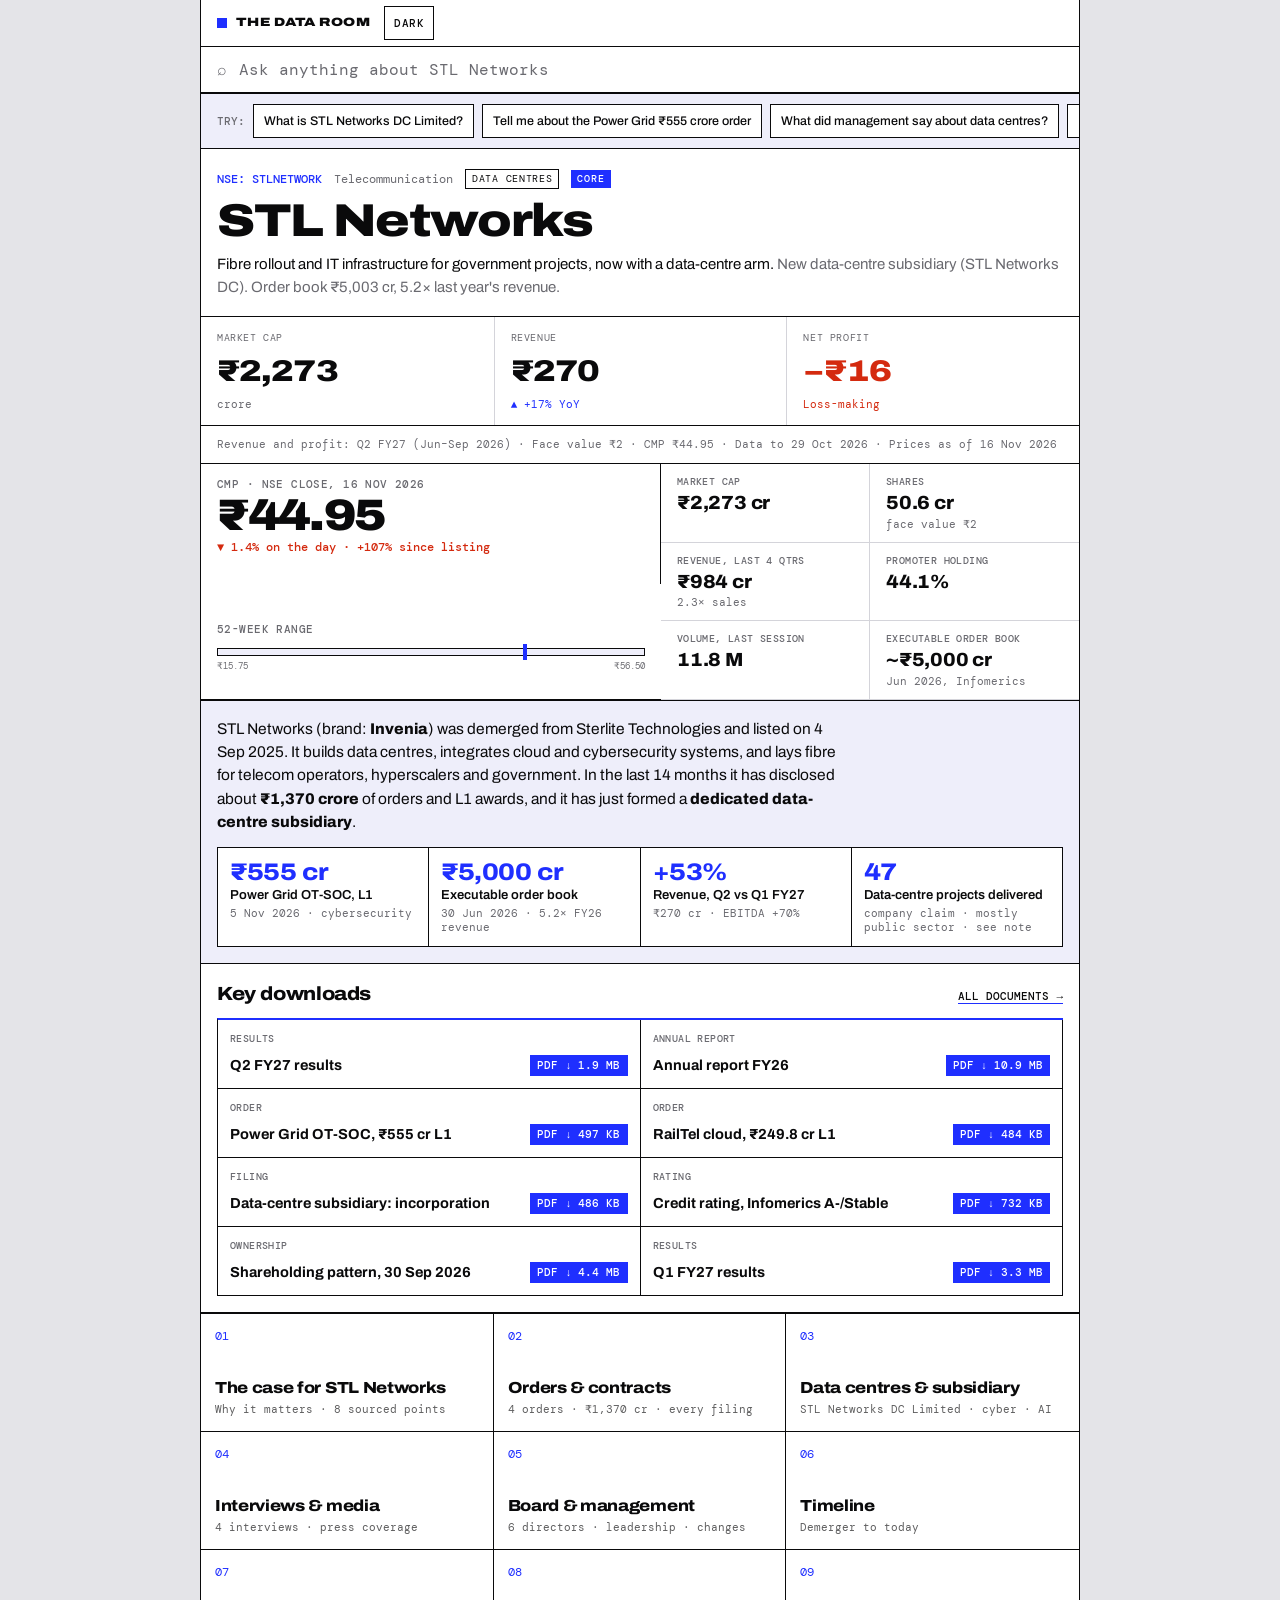
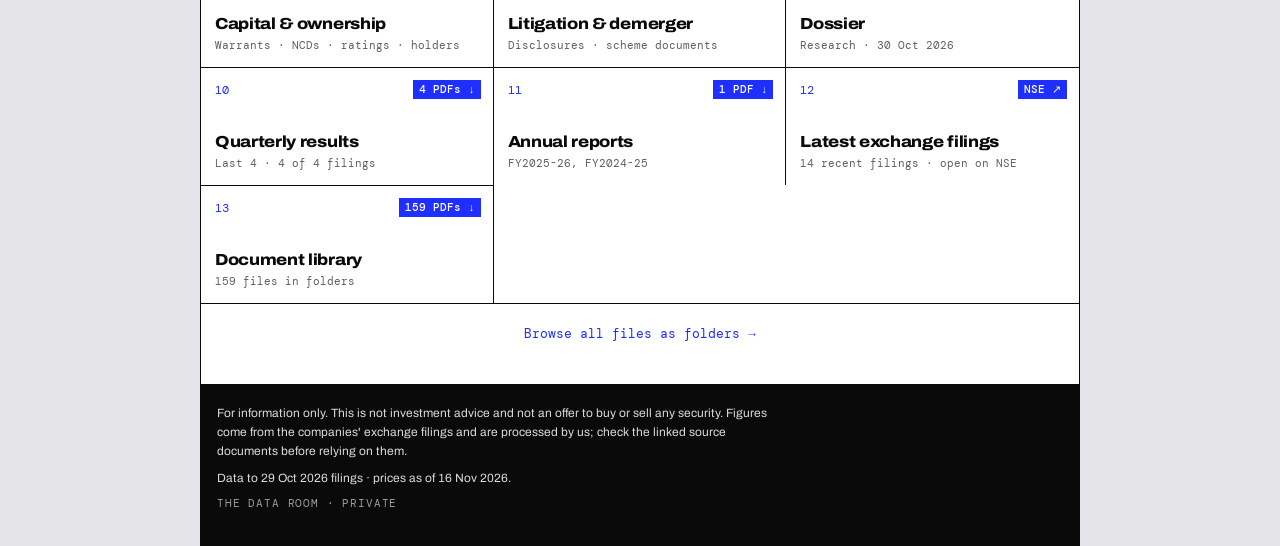
==== commit bbfe5093: "Light mode by default, market snapshot and key downloads on the front page, STL-specific search, cla" ====
--- a/c/STLNETWORK/index.html
+++ b/c/STLNETWORK/index.html
@@ -1,16 +1,16 @@
 <!doctype html><html lang="en"><head><meta charset="utf-8"><meta name="viewport" content="width=device-width,initial-scale=1">
-<title>STL Networks · The Data Room</title><meta name="robots" content="noindex,nofollow"><meta name="color-scheme" content="light dark">
+<title>STL Networks · The Data Room</title><meta name="robots" content="noindex,nofollow"><meta name="color-scheme" content="light">
 <script>document.documentElement.className="js";try{var t=localStorage.getItem("dr_theme");if(t)document.documentElement.dataset.theme=t}catch(e){}</script>
 <link rel="preconnect" href="https://fonts.googleapis.com"><link rel="preconnect" href="https://fonts.gstatic.com" crossorigin>
 <link href="https://fonts.googleapis.com/css2?family=Archivo:wdth,wght@62..125,100..900&family=DM+Mono:wght@400;500&display=swap" rel="stylesheet">
-<link rel="stylesheet" href="../../assets/style.css?v=1794906822"></head><body data-scoped="1" data-page="company" data-root="../../">
+<link rel="stylesheet" href="../../assets/style.css?v=1794910545"></head><body data-scoped="1" data-page="company" data-root="../../">
 <svg width="0" height="0" style="position:absolute" aria-hidden="true"><defs><pattern id="hatch" width="5" height="5" patternUnits="userSpaceOnUse" patternTransform="rotate(45)"><line x1="0" y1="0" x2="0" y2="5" style="stroke:var(--ink)" stroke-width="1.6"/></pattern></defs></svg>
-<div class="col"><header class="bar"><div class="bar1"><a class="back" id="back" href="../../index.html">← Companies</a><span class="rt"><a class="brand sm" href="../../index.html"><i></i>THE DATA ROOM</a><button type="button" class="themebtn" id="theme" aria-label="Switch between light and dark">Dark</button></span></div><form class="search" action="../../index.html" method="get" role="search"><span aria-hidden="true">⌕</span><input id="q" name="q" type="search" autocomplete="off" placeholder="Ask anything: “HFCL order book?”, “who audits Lloyds Metals?”" aria-label="Search companies or ask a question"></form></header><main class="co" data-sym="STLNETWORK"><section data-view="home" class=on><div class="hd"><div class="tags"><span class="tk">NSE: STLNETWORK</span><span>Telecommunication</span><span class="th">Data centres</span><span class="coretag">CORE</span></div>
+<div class="col"><header class="bar"><div class="bar1"><a class="back" id="back" href="../../index.html">← Companies</a><span class="rt"><a class="brand sm" href="../../index.html"><i></i>THE DATA ROOM</a><button type="button" class="themebtn" id="theme" aria-label="Switch between light and dark">Dark</button></span></div><form class="search" action="../../index.html" method="get" role="search"><span aria-hidden="true">⌕</span><input id="q" name="q" type="search" autocomplete="off" placeholder="Ask anything about STL Networks" aria-label="Search companies or ask a question"></form></header><div id="ask" hidden></div><div class="askchips"><span>Try:</span><button type="button" data-ask="What is STL Networks DC Limited?">What is STL Networks DC Limited?</button><button type="button" data-ask="Tell me about the Power Grid ₹555 crore order">Tell me about the Power Grid ₹555 crore order</button><button type="button" data-ask="What did management say about data centres?">What did management say about data centres?</button><button type="button" data-ask="How much debt does it have?">How much debt does it have?</button><button type="button" data-ask="Who are the promoters and what are the warrants?">Who are the promoters and what are the warrants?</button><button type="button" data-ask="What are the risks?">What are the risks?</button></div><main class="co" data-sym="STLNETWORK"><section data-view="home" class=on><div class="hd"><div class="tags"><span class="tk">NSE: STLNETWORK</span><span>Telecommunication</span><span class="th">Data centres</span><span class="coretag">CORE</span></div>
 <h1>STL Networks</h1><p class="lede">Fibre rollout and IT infrastructure for government projects, now with a data-centre arm. <span>New data-centre subsidiary (STL Networks DC). Order book ₹5,003 cr, 5.2× last year&#x27;s revenue.</span></p></div>
 <div class="kps"><div class="kpi"><span>Market cap</span><b class="">₹2,273</b><em class="">crore</em></div><div class="kpi"><span>Revenue</span><b class="">₹270</b><em class="pos">▲ +17% YoY</em></div><div class="kpi"><span>Net profit</span><b class="neg">−₹16</b><em class="neg">Loss-making</em></div></div>
 <div class="meta">Revenue and profit: Q2 FY27 (Jun–Sep 2026) · Face value ₹2 · CMP ₹44.95 · Data to 29 Oct 2026 · Prices as of 16 Nov 2026</div>
-<div class="hero x"><p>STL Networks (brand: <b>Invenia</b>) was demerged from Sterlite Technologies and listed on 4 Sep 2025. It builds data centres, integrates cloud and cybersecurity systems, and lays fibre for telecom operators, hyperscalers and government. In the last 14 months it has disclosed about <b>₹1,370 crore</b> of orders and L1 awards, and it has just formed a <b>dedicated data-centre subsidiary</b>.</p><div class="xstats"><a class="xs" href="#orders" data-go="orders"><b>₹555 cr</b><span>Power Grid OT-SOC, L1</span><small>5 Nov 2026 · cybersecurity</small></a><a class="xs" href="#story" data-go="story"><b>₹5,000 cr</b><span>Executable order book</span><small>30 Jun 2026 · 5.2× FY26 revenue</small></a><a class="xs" href="#results" data-go="results"><b>+53%</b><span>Revenue, Q2 vs Q1 FY27</span><small>₹270 cr · EBITDA +70%</small></a><a class="xs" href="#datacentres" data-go="datacentres"><b>47</b><span>Data centres established</span><small>company figure, FY26 report</small></a></div></div><div class="tiles x3"><a class="tile " href="#story" data-go="story"><i>01</i><span class="tt"><b>The case for STL Networks</b><small>Why it matters · 8 sourced points</small></span><em></em></a><a class="tile " href="#orders" data-go="orders"><i>02</i><span class="tt"><b>Orders & contracts</b><small>4 orders · ₹1,370 cr · every filing</small></span><em></em></a><a class="tile " href="#datacentres" data-go="datacentres"><i>03</i><span class="tt"><b>Data centres & subsidiary</b><small>STL Networks DC Limited · cyber · AI</small></span><em></em></a><a class="tile " href="#media" data-go="media"><i>04</i><span class="tt"><b>Interviews & media</b><small>4 interviews · press coverage</small></span><em></em></a><a class="tile " href="#people" data-go="people"><i>05</i><span class="tt"><b>Board & management</b><small>6 directors · leadership · changes</small></span><em></em></a><a class="tile " href="#timeline" data-go="timeline"><i>06</i><span class="tt"><b>Timeline</b><small>Demerger to today</small></span><em></em></a><a class="tile " href="#capital" data-go="capital"><i>07</i><span class="tt"><b>Capital & ownership</b><small>Warrants · NCDs · ratings · holders</small></span><em></em></a><a class="tile " href="#legal" data-go="legal"><i>08</i><span class="tt"><b>Litigation & demerger</b><small>Disclosures · scheme documents</small></span><em></em></a><a class="tile " href="#dossier" data-go="dossier"><i>09</i><span class="tt"><b>Dossier</b><small>Research · 30 Oct 2026</small></span><em></em></a><a class="tile " href="#results" data-go="results"><i>10</i><span class="tt"><b>Quarterly results</b><small>Last 4 · 4 of 4 filings</small></span><em>4 PDFs ↓</em></a><a class="tile " href="#annual" data-go="annual"><i>11</i><span class="tt"><b>Annual reports</b><small>FY2025-26, FY2024-25</small></span><em>1 PDF ↓</em></a><a class="tile " href="#filings" data-go="filings"><i>12</i><span class="tt"><b>Latest exchange filings</b><small>14 recent filings · open on NSE</small></span><em>NSE ↗</em></a><a class="tile " href="#files" data-go="files"><i>13</i><span class="tt"><b>Document library</b><small>159 files in folders</small></span><em>159 PDFs ↓</em></a></div>
-<div class="zipbox"><a class="alt" href="#files" data-go="files">Browse all files as folders →</a></div></section><section data-view="story"><div class="vh"><div><h2>Investment highlights</h2><small>What is working, with the document behind each point</small></div></div><div class="blk xt"><p>STL Networks is repositioning from a government, project-led fibre contractor into a <b>data-centre, systems-integration and managed-services</b> business for hyperscalers, telecom operators, public-sector bodies and enterprises. Management calls data centres the primary growth engine, systems integration the margin engine and connectivity the cash-generating base (annual report FY26, pp. 70–74).</p></div><div class="blk"><div class="xstats"><div class="xs"><b>₹1,370 cr</b><span>orders and L1 awards disclosed</span><small>Sep 2025 to Nov 2026, four orders</small></div><div class="xs"><b>~₹5,000 cr</b><span>executable order book</span><small>30 Jun 2026 (Infomerics)</small></div><div class="xs"><b>86%</b><span>of that book is government / PSU</span><small>Infomerics, Sep 2026</small></div><div class="xs"><b>₹270 cr</b><span>Q2 FY27 revenue</span><small>+53% QoQ, +17% YoY</small></div><div class="xs"><b>₹16.1 cr</b><span>Q2 FY27 EBITDA</span><small>+70% QoQ, margin 5.9%</small></div><div class="xs"><b>₹108 cr</b><span>promoter warrants</span><small>₹24 each, allotted 20 Jun 2026</small></div></div></div><div class="case blue"><h3>The case for</h3><div class="xp blue"><i>1</i><div><b>A dedicated data-centre subsidiary, and the team to run it</b><p><b>STL Networks DC Limited</b> was incorporated on 10 Oct 2026 as a wholly owned subsidiary to establish, acquire, own, operate, manage and market data-centre and telecom infrastructure, and to hold the Department of Telecommunications licences needed to sell connectivity. Management says the aim is a dedicated platform for hyperscalers, data-centre operators and enterprises, with ownership of delivery across the infrastructure and connectivity lifecycle. A new data-centre bench came with it: a COO (2 Jul), a Head of Design &amp; Operations for data centres with 200 MW+ delivered and a Chief Sales &amp; Marketing Officer (both 15–16 Oct).</p><span class="srcs"><a class="src" href="../../files/STLNETWORK/06-Data-Centre-Subsidiary/Proposed_Incorporation_of_a_Wholly_Owned_Subsidiary-_September_11_2026.pdf" target="_blank" rel="noopener">Proposed subsidiary filing, 11 Sep 2026</a><a class="src" href="../../files/STLNETWORK/06-Data-Centre-Subsidiary/Announcement_under_Regulation_30_of_SEBI_Listing_Regulations_in_relation_to_Wholly_Owned_S.pdf" target="_blank" rel="noopener">Subsidiary filing, 15 Sep 2026</a><a class="src" href="../../files/STLNETWORK/06-Data-Centre-Subsidiary/Incorporation_of_Wholly_Owned_Subsidiary_-_October_10_2026.pdf" target="_blank" rel="noopener">Incorporation filing, 10 Oct 2026</a><a class="src" href="../../files/STLNETWORK/06-Data-Centre-Subsidiary/Appointment_of_Senior_Management_Personnel-_July_2_2026.pdf" target="_blank" rel="noopener">COO filing, 2 Jul 2026</a><a class="src" href="../../files/STLNETWORK/06-Data-Centre-Subsidiary/Appointment_of_Senior_Management_Personnel_-_October_16_2026.pdf" target="_blank" rel="noopener">Patel and Barjatiya filing, 16 Oct 2026</a><a class="src" href="https://www.voicendata.com/data-centre/stl-networks-revenue-rises-53-as-data-centre-business-expands-12767428" target="_blank" rel="noopener">Q2 FY27 press coverage, Voice&amp;Data</a></span></div></div><div class="xp blue"><i>2</i><div><b>The largest orders in the company&#x27;s short history are landing in cybersecurity and cloud</b><p><b>₹555 crore</b> (L1) from Power Grid for a centralised Security Operations Centre covering the OT assets of its substations, <b>₹249.8 crore</b> (L1) from RailTel for a private cloud across its data-centre and disaster-recovery sites, <b>₹206.5 crore</b> purchase order from NIC Services for the National Knowledge Network, and <b>₹359 crore</b> from PowerGrid Teleservices for a Tier III data centre at Manesar plus a disaster-recovery site. See the orders table.</p><span class="srcs"><a class="src" href="../../files/STLNETWORK/05-Orders-and-Press-Releases/STL_Networks_L1_Power_Grid_OT-SOC_Nov_5_2026.pdf" target="_blank" rel="noopener">Power Grid L1 filing, 5 Nov 2026</a><a class="src" href="../../files/STLNETWORK/05-Orders-and-Press-Releases/STL_Networks_Limited_emerges_as_Lowest_Bidder_L1_from_Railtel_Corporation_of_India_Limit.pdf" target="_blank" rel="noopener">RailTel L1 filing, 29 Sep 2026</a><a class="src" href="../../files/STLNETWORK/05-Orders-and-Press-Releases/Purchase_Order_received_from_National_Informatics_Centre_Services_Incorporated_Februray_10.pdf" target="_blank" rel="noopener">NIC purchase order filing, 10 Feb 2026</a><a class="src" href="../../files/STLNETWORK/05-Orders-and-Press-Releases/Invenia_-_STL_Networks_Limited_secures_INR_359_Crore_Data_Center_Infrastructure_Contract_f.pdf" target="_blank" rel="noopener">PowerTel press release, 15 Sep 2025</a></span></div></div><div class="xp blue"><i>3</i><div><b>Revenue visibility: about five years of revenue in the order book</b><p>Infomerics puts the executable order book at about <b>₹5,000 crore on 30 Jun 2026</b>, 5.22× FY26 operating income, with about <b>86% from central and state government entities and PSUs</b>. That was before the RailTel (₹249.8 crore) and Power Grid (₹555 crore) awards.</p><span class="srcs"><a class="src" href="../../files/STLNETWORK/08-Capital-Debt-Ratings/Credit_Rating-_September_25_2026.pdf" target="_blank" rel="noopener">Infomerics rating, 25 Sep 2026</a></span></div></div><div class="xp blue"><i>4</i><div><b>The quarterly trend turned in Q2 FY27</b><p>Revenue <b>₹270.11 crore</b>, up 53% on Q1 and 17% on a year ago. EBITDA <b>₹16.06 crore</b>, up 70% on Q1 and 112% on a year ago, margin 5.9% against 3.3%. The consolidated loss narrowed to ₹16.1 crore (Q1: ₹21.9 crore). On a standalone basis the company made a <b>profit of ₹5.1 crore</b> against a loss of ₹12.3 crore in Q1.</p><span class="srcs"><a class="src" href="../../files/STLNETWORK/02-Quarterly-Results/2026-09-30_Q2-FY27_Results.pdf" target="_blank" rel="noopener">Q2 FY27 results (29 Oct 2026)</a><a class="src" href="https://tele.net.in/press-release/invenia-stl-networks-reports-financial-results-for-q2-fy27-12767925" target="_blank" rel="noopener">tele.net, 30 Oct 2026</a></span></div></div><div class="xp blue"><i>5</i><div><b>The promoter is putting money in</b><p>Twin Star Overseas Limited, a promoter entity, was allotted <b>4.5 crore warrants at ₹24</b> (up to ₹108 crore). 25% (₹27 crore) was paid on allotment on 20 Jun 2026 and the remaining ₹81 crore is due when the warrants are exercised, within 18 months. Infomerics counts the warrant proceeds in its liquidity assessment.</p><span class="srcs"><a class="src" href="../../files/STLNETWORK/08-Capital-Debt-Ratings/Issue_of_Convertible_Warrants_on_a_Preferential_Basis-_April_18_2026.pdf" target="_blank" rel="noopener">Warrants approval, 18 Apr 2026</a><a class="src" href="../../files/STLNETWORK/08-Capital-Debt-Ratings/Allotment_of_Warrants_to_Promoter_of_the_Company_on_a_Preferential_Basis_by_way_of_Private.pdf" target="_blank" rel="noopener">Warrants allotment, 20 Jun 2026</a><a class="src" href="../../files/STLNETWORK/08-Capital-Debt-Ratings/Credit_Rating-_September_25_2026.pdf" target="_blank" rel="noopener">Infomerics rating, 25 Sep 2026</a></span></div></div><div class="xp blue"><i>6</i><div><b>A broad, working capability base in data centres, fibre and security</b><p>In its FY26 annual report the company reports <b>47 data centres established</b>, <b>1.32 lakh route-km of optical fibre</b> deployed, 45,000 infrastructure sites operationalised, 3 lakh home passes, 4.5 lakh managed devices and CMMI Level 5 certification. These are company figures. Infomerics cites more than 135,000 km of fibre.</p><span class="srcs"><a class="src" href="../../files/STLNETWORK/03-Annual-Report/Annual-Report_FY2025-26.pdf" target="_blank" rel="noopener">Annual report FY26</a><a class="src" href="../../files/STLNETWORK/08-Capital-Debt-Ratings/Credit_Rating-_September_25_2026.pdf" target="_blank" rel="noopener">Infomerics rating, 25 Sep 2026</a></span></div></div><div class="xp blue"><i>7</i><div><b>Investment-grade credit ratings from two agencies</b><p><b>IVR A-/Stable</b> from Infomerics (₹250 crore of bank facilities, 25 Sep 2026) and <b>IND A-/Stable</b> from India Ratings (proposed NCDs and bank loans, 17 Nov 2025). The company allotted ₹150 crore of NCDs on 2 Dec 2025 (Infomerics records ₹250 crore of NCDs raised in FY26).</p><span class="srcs"><a class="src" href="../../files/STLNETWORK/08-Capital-Debt-Ratings/Credit_Rating-_September_25_2026.pdf" target="_blank" rel="noopener">Infomerics rating, 25 Sep 2026</a><a class="src" href="../../files/STLNETWORK/08-Capital-Debt-Ratings/Credit_Rating_November_17_2025.pdf" target="_blank" rel="noopener">India Ratings, 17 Nov 2025</a><a class="src" href="../../files/STLNETWORK/08-Capital-Debt-Ratings/Allotment_of_Non-Convertible_Debentures_December_02_2025.pdf" target="_blank" rel="noopener">NCD allotment, 2 Dec 2025</a></span></div></div><div class="xp blue"><i>8</i><div><b>Counterparties are strong: Power Grid, RailTel, NIC, BSNL, BharatNet, Airtel</b><p>Infomerics lists Airtel, RailTel, Power Grid, BSNL, BharatNet and state digital-infrastructure programmes as the customer base and notes that several have strong credit profiles, which supports eventual collection of receivables.</p><span class="srcs"><a class="src" href="../../files/STLNETWORK/08-Capital-Debt-Ratings/Credit_Rating-_September_25_2026.pdf" target="_blank" rel="noopener">Infomerics rating, 25 Sep 2026</a></span></div></div></div><div class="case red"><h3>What the numbers also show</h3><div class="xp red"><i>·</i><div><b>FY26 was a loss-making year and the turnaround is early</b><p>FY26 consolidated revenue was ₹958.96 crore (₹1,179.72 crore in FY25), EBITDA ₹47.85 crore and the loss attributable to owners ₹99.11 crore. Infomerics points to weak profitability, interest cover of 0.46×, receivables of ₹990.6 crore, a 325-day collection period and operating cash outflow of ₹111.4 crore in FY26. It names collection of receivables and the promoter warrant proceeds as the near-term monitorables.</p><span class="srcs"><a class="src" href="../../files/STLNETWORK/03-Annual-Report/Annual-Report_FY2025-26.pdf" target="_blank" rel="noopener">Annual report FY26</a><a class="src" href="../../files/STLNETWORK/08-Capital-Debt-Ratings/Credit_Rating-_September_25_2026.pdf" target="_blank" rel="noopener">Infomerics rating, 25 Sep 2026</a></span></div></div><div class="xp red"><i>·</i><div><b>The newest awards are L1 positions, not signed contracts</b><p>The Power Grid (₹555 crore) and RailTel (₹249.8 crore) disclosures say the company has emerged as the lowest bidder. Final awards, contract terms and timing are not yet disclosed. The data-centre subsidiary has ₹1 lakh of paid-up capital and no disclosed capex, capacity or site plan.</p><span class="srcs"><a class="src" href="../../files/STLNETWORK/05-Orders-and-Press-Releases/STL_Networks_L1_Power_Grid_OT-SOC_Nov_5_2026.pdf" target="_blank" rel="noopener">Power Grid L1 filing, 5 Nov 2026</a><a class="src" href="../../files/STLNETWORK/05-Orders-and-Press-Releases/STL_Networks_Limited_emerges_as_Lowest_Bidder_L1_from_Railtel_Corporation_of_India_Limit.pdf" target="_blank" rel="noopener">RailTel L1 filing, 29 Sep 2026</a><a class="src" href="../../files/STLNETWORK/06-Data-Centre-Subsidiary/Announcement_under_Regulation_30_of_SEBI_Listing_Regulations_in_relation_to_Wholly_Owned_S.pdf" target="_blank" rel="noopener">Subsidiary filing, 15 Sep 2026</a></span></div></div><div class="xp red"><i>·</i><div><b>Leadership is in transition</b><p>The CEO resigned on 10 Jun 2026 and an interim CEO took over on 11 Jun for one year. The company secretary, head of legal and head of marketing also left between Jul and Sep 2026.</p><span class="srcs"><a class="src" href="../../files/STLNETWORK/10-Governance-Corporate-Actions/Outcome_of_Board_Meeting-_June_10_2026.pdf" target="_blank" rel="noopener">Board outcome, 10 Jun 2026</a></span></div></div></div><p class="note pad">Company claims are labelled as such. Everything is drawn from the company&#x27;s exchange filings, its annual report, rating-agency reports and named press coverage; nothing here is a forecast or a recommendation.</p></section><section data-view="orders"><div class="vh"><div><h2>Orders and contracts</h2><small>Orders disclosed to the stock exchanges, newest first</small></div></div><div class="blk"><div class="xstats"><div class="xs"><b>₹1,370 cr</b><span>four distinct orders</span><small>555 + 249.8 + 206.49 + 359</small></div><div class="xs"><b>₹804.8 cr</b><span>L1 awards (Power Grid, RailTel)</span><small>lowest bidder, final award pending</small></div><div class="xs"><b>₹565.5 cr</b><span>purchase order / contract</span><small>NIC Services, PowerTel</small></div></div></div><div class="blk"><h3>Orders disclosed by the company</h3><div class="xtwrap"><table class="xtable"><thead><tr><th class="">Date</th><th class="">Customer</th><th class="">What</th><th class="num">₹ crore</th><th class="">Status</th><th class="">Terms</th><th class="">Source</th></tr></thead><tbody><tr><td>5 Nov 2026</td><td>Power Grid Corporation of India</td><td>Package for implementation of a <b>Centralized Security Operations Centre for OT assets of substations (OT-SOC)</b>. Cybersecurity for the power grid.</td><td class="num">555</td><td><b>L1 bidder</b> (lowest). Final award not yet disclosed</td><td>Bid spec CC/NT/W-MISC/DOM/A02/26/00023, RFx 5002005016 dated 5 Jan 2026. Incl. taxes</td><td class=""><a class="ilink" href="../../files/STLNETWORK/05-Orders-and-Press-Releases/STL_Networks_L1_Power_Grid_OT-SOC_Nov_5_2026.pdf" target="_blank" rel="noopener">Exchange filing ↗</a></td></tr><tr><td>29 Sep 2026</td><td>RailTel Corporation of India</td><td>Design, supply, installation, testing, commissioning, integration, migration and deployment of <b>cloud infrastructure at RailTel&#x27;s data centre and disaster-recovery site</b>. Multi-tenant private cloud (Gurugram and Secunderabad, per the company&#x27;s press release).</td><td class="num">249.8</td><td><b>L1 bidder</b> (lowest). Final award not yet disclosed</td><td>Tender RAILTEL/TENDER/OT/CO/ITP/2026-27/DC-DR Infra/018 dated 25 Jun 2026. Incl. taxes. Press release: commissioning within 180 days, 5-year warranty</td><td class=""><a class="ilink" href="../../files/STLNETWORK/05-Orders-and-Press-Releases/STL_Networks_Limited_emerges_as_Lowest_Bidder_L1_from_Railtel_Corporation_of_India_Limit.pdf" target="_blank" rel="noopener">Exchange filing ↗</a></td></tr><tr><td>10 Feb 2026</td><td>National Informatics Centre Services Inc. (NKN)</td><td>Procurement of <b>network equipment through the National Knowledge Network</b>.</td><td class="num">206.49</td><td><b>Purchase order</b> received</td><td>GeM contract GEMC-511687786594913. 12-week implementation, 5-year warranty and AMC. Incl. taxes</td><td class=""><a class="ilink" href="../../files/STLNETWORK/05-Orders-and-Press-Releases/Purchase_Order_received_from_National_Informatics_Centre_Services_Incorporated_Februray_10.pdf" target="_blank" rel="noopener">Exchange filing ↗</a></td></tr><tr><td>3 Feb 2026</td><td>National Informatics Centre Services Inc. (NKN)</td><td>Same order, at the L1 / letter-of-intent stage. <b>₹175 crore excluding taxes</b>, which is the ₹206.49 crore above including taxes. Not counted twice.</td><td class="num">175</td><td>L1 bidder, letter of intent</td><td>GeM bid GEM/2025/B/6918691</td><td class=""><a class="ilink" href="../../files/STLNETWORK/05-Orders-and-Press-Releases/STL_Networks_Limited_emerges_as_Lowest_Bidder_L1_Bidder_from_National_Informatics_Centre.pdf" target="_blank" rel="noopener">Exchange filing ↗</a></td></tr><tr><td>15 Sep 2025</td><td>PowerGrid Teleservices (a Power Grid subsidiary)</td><td>Design, build, commission and maintain the IT and cloud infrastructure of a <b>greenfield Tier III data centre at Manesar</b>, a <b>disaster-recovery data centre</b>, IaaS and DR services, and long-term operations and maintenance.</td><td class="num">359</td><td><b>Contract</b> won (company press release)</td><td>Release headline says ₹359 crore; its text says &#x27;over ~₹360 crore&#x27;. Long-term O&amp;M</td><td class=""><a class="ilink" href="../../files/STLNETWORK/05-Orders-and-Press-Releases/Invenia_-_STL_Networks_Limited_secures_INR_359_Crore_Data_Center_Infrastructure_Contract_f.pdf" target="_blank" rel="noopener">Press release ↗</a></td></tr></tbody></table></div><p class=note>₹ crore, as stated by the company. Totals count each order once: 555 + 249.8 + 206.49 + 359 = ₹1,370.3 crore. L1 means STL Networks submitted the lowest bid; it is not yet a signed contract.</p></div><div class="blk xt"><h3>Context</h3><p>Compare the scale with the business: consolidated revenue was ₹958.96 crore in FY26 and ₹270.11 crore in Q2 FY27. The Power Grid and RailTel awards alone are about ₹805 crore.</p><p>The company&#x27;s executable order book was about ₹5,000 crore on 30 Jun 2026 (Infomerics, <a class="ilink" href="../../files/STLNETWORK/08-Capital-Debt-Ratings/Credit_Rating-_September_25_2026.pdf" target="_blank" rel="noopener">Sep 2026 rating report</a>), before these two awards.</p></div><div class="blk"><h3>Tenders and L1 positions mentioned by third-party commentary (not confirmed by company filings)</h3><div class="xtwrap"><table class="xtable"><thead><tr><th class="">Tender</th><th class="">Authority</th><th class="">Position reported</th><th class="">Status in this room</th></tr></thead><tbody><tr><td>OT cybersecurity for substations (OT-SOC)</td><td>Power Grid</td><td>L1</td><td><b>Confirmed</b> by the company&#x27;s 5 Nov 2026 filing (row above)</td></tr><tr><td>Cloud infrastructure at data-centre and DR sites</td><td>RailTel</td><td>L1 / LOI</td><td><b>Confirmed as L1</b> by the company&#x27;s 29 Sep 2026 filing (row above)</td></tr><tr><td>Zero Trust Network Architecture (ZTNA) licences</td><td>MeitY</td><td>L1 reported</td><td>Not in company filings. Unverified</td></tr><tr><td>Endpoint Detection &amp; Response and Unified Endpoint Management</td><td>MeitY</td><td>L3 reported</td><td>Not in company filings. Unverified</td></tr><tr><td>Server procurement, 153 units</td><td>Ministry of Defence</td><td>L1 reported</td><td>Not in company filings. Unverified</td></tr><tr><td>Network routers and devices, 309 units</td><td>MeitY</td><td>L1 reported</td><td>Not in company filings. Unverified</td></tr><tr><td>IT Project Implementation Agency</td><td>Ministry of Ports, Shipping &amp; Waterways</td><td>H3 reported</td><td>Not in company filings. Unverified</td></tr><tr><td>Router and firewall procurement</td><td>Ministry of Power</td><td>Bid participation reported</td><td>Not in company filings. Unverified</td></tr></tbody></table></div><p class=note>Source: a social-media style commentary shared with the data-room owner (author not identified). It says itself that these are &#x27;tender participation and reported ranking details, not confirmed order wins&#x27;. The company has not disclosed these. Treat everything except the first two rows as unverified.</p></div><div class="blk xt"><h3>Programmes without a disclosed value</h3><p><b>BharatNet Phase III, Jammu &amp; Kashmir and Ladakh.</b> The interim CEO says the company is deploying more than 13,000 km of optical fibre serving thousands of Gram Panchayats, with operations and maintenance &#x27;central to the project&#x27; (<a class="ilink" href="https://telecomtalk.info/invenia-stl-networks-ceo-why-ai-datacentres-india/1012358/" target="_blank" rel="noopener">TelecomTalk, 30 Sep 2026</a>). Value not disclosed.</p><p><b>Earlier work</b> cited in the FY26 annual report includes the J&amp;K network operations centre under BharatNet, NIC / NKN and ERNET, defence communication networks for the Army and Navy, and BharatNet deployments across Maharashtra, Telangana and Tamil Nadu (<a class="ilink" href="../../files/STLNETWORK/03-Annual-Report/Annual-Report_FY2025-26.pdf" target="_blank" rel="noopener">annual report FY26</a>).</p></div><div class="blk"><h3>Order documents</h3><div class="tree"><div class="fd"><div class="fh"><span>▾ 05-Orders-and-Press-Releases/ · Orders and press releases</span><em>6 files</em></div><a class="ff doc" href="../../files/STLNETWORK/05-Orders-and-Press-Releases/STL_Networks_L1_Power_Grid_OT-SOC_Nov_5_2026.pdf" target="_blank" rel="noopener"><span class="br">├─</span><span class="fn">STL Networks emerges as Lowest Bidder (L1) from Power Grid Corporation (Power Grid OT-SOC L1), November 5, 2026<small>5 Nov 2026</small></span><em>497 KB</em></a><a class="ff doc" href="../../files/STLNETWORK/05-Orders-and-Press-Releases/STL_Networks_Limited_emerges_as_Lowest_Bidder_L1_from_Railtel_Corporation_of_India_Limit.pdf" target="_blank" rel="noopener"><span class="br">├─</span><span class="fn">STL Networks Limited emerges as Lowest Bidder (L1) from Railtel Corporation of India Limited- September 29, 2026<small>29 Sep 2026</small></span><em>484 KB</em></a><a class="ff doc" href="../../files/STLNETWORK/05-Orders-and-Press-Releases/STL_Networks_Limited_emerges_as_Lowest_Bidder_L1_Bidder_from_National_Informatics_Centre.pdf" target="_blank" rel="noopener"><span class="br">├─</span><span class="fn">STL Networks Limited emerges as Lowest Bidder (L1 Bidder) from National Informatics Centre Services Incorporated_STL Networks Limited_February 3, 2026<small>3 Feb 2026</small></span><em>324 KB</em></a><a class="ff doc" href="../../files/STLNETWORK/05-Orders-and-Press-Releases/Purchase_Order_received_from_National_Informatics_Centre_Services_Incorporated_Februray_10.pdf" target="_blank" rel="noopener"><span class="br">├─</span><span class="fn">Purchase Order received from National Informatics Centre Services Incorporated_Februray 10, 2026<small>1 Feb 2026</small></span><em>376 KB</em></a><a class="ff doc" href="../../files/STLNETWORK/05-Orders-and-Press-Releases/Invenia_-_STL_Networks_Limited_secures_INR_359_Crore_Data_Center_Infrastructure_Contract_f.pdf" target="_blank" rel="noopener"><span class="br">├─</span><span class="fn">Invenia - STL Networks Limited secures INR 359 Crore Data Center Infrastructure Contract from PowerGrid Teleservices Limited_ September 15, 2025<small>15 Sep 2025</small></span><em>442 KB</em></a><a class="ff doc" href="../../files/STLNETWORK/05-Orders-and-Press-Releases/Press_Release_-_Invenia_Debuts_On_The_Indian_Stock_Exchange_Marking_A_New_Era_In_Digital.pdf" target="_blank" rel="noopener"><span class="br">├─</span><span class="fn">Press Release - Invenia Debuts On The Indian Stock Exchange, Marking A New Era In Digital Infrastructure Leadership_September 4, 2025<small>4 Sep 2025</small></span><em>469 KB</em></a></div></div></div></section><section data-view="datacentres"><div class="vh"><div><h2>Data centres and Invenia</h2><small>The subsidiary, what it is for, and what the company already does</small></div></div><div class="blk xt"><p><b>Invenia</b> is the brand of STL Networks Limited. It says it is a digital-infrastructure services company for telcos, data-centre companies, government, defence and large enterprises across India and the UK, in three lines of business: <b>data centres</b> (the primary growth engine), <b>system integration</b> including cloud and cybersecurity (the margin engine) and <b>connectivity services</b> (the foundation). Source: annual report FY26, pp. 70–74.</p></div><div class="blk"><h3>STL Networks DC Limited: the data-centre subsidiary</h3><div class="xtwrap"><table class="xtable kv"><thead><tr><th class=""></th><th class="">Detail</th></tr></thead><tbody><tr><td>What it is</td><td>A <b>wholly owned subsidiary</b> (100%) of STL Networks Limited, for its data-centre and data-centre-connectivity business.</td></tr><tr><td>Why now</td><td>Management: to give data centres a dedicated services platform and take &#x27;greater ownership of delivery across the infrastructure and connectivity lifecycle&#x27;. Customers named: hyperscalers, data-centre operators and enterprises.</td></tr><tr><td>What it may do</td><td>Establish, acquire, own, operate, manage and market <b>data-centre and telecom infrastructure</b>, data-centre solutions and connectivity services; carry on integrated data-centre and connectivity solutions.</td></tr><tr><td>Licences</td><td>To obtain and maintain the licences, approvals and authorisations from the <b>Department of Telecommunications</b> and other regulators, so it can sell connectivity itself.</td></tr><tr><td>Timeline</td><td>A committee of the board approves incorporating the subsidiary, 11 Sep 2026. Name &#x27;STL Networks DC Limited&#x27; approved by the Authorisation and Allotment Committee, 15 Sep 2026. <b>Certificate of incorporation issued 10 Oct 2026.</b></td></tr><tr><td>Funding at start</td><td>Cash. STL Networks subscribes to 100% of the initial paid-up capital of <b>₹1,00,000</b> (50,000 equity shares of ₹2). No capex, capacity (MW), site or customer commitments have been disclosed for it yet.</td></tr><tr><td>Sources</td><td class=""><a class="ilink" href="../../files/STLNETWORK/06-Data-Centre-Subsidiary/Proposed_Incorporation_of_a_Wholly_Owned_Subsidiary-_September_11_2026.pdf" target="_blank" rel="noopener">Proposed subsidiary, 11 Sep 2026 ↗</a></td></tr><tr><td></td><td class=""><a class="ilink" href="../../files/STLNETWORK/06-Data-Centre-Subsidiary/Announcement_under_Regulation_30_of_SEBI_Listing_Regulations_in_relation_to_Wholly_Owned_S.pdf" target="_blank" rel="noopener">Details approved, 15 Sep 2026 ↗</a></td></tr><tr><td></td><td class=""><a class="ilink" href="../../files/STLNETWORK/06-Data-Centre-Subsidiary/Incorporation_of_Wholly_Owned_Subsidiary_-_October_10_2026.pdf" target="_blank" rel="noopener">Incorporation, 10 Oct 2026 ↗</a></td></tr></tbody></table></div><p class=note>The subsidiary is brand new. What it will own and how much it will invest are not yet public. The shape of the plan will show up in later filings, results and press releases.</p></div><div class="case blue"><h3>How management describes the opportunity</h3><div class="xp blue"><i>·</i><div><b>AI workloads need reliable links between data centres, cloud and enterprises</b><p>Interim CEO C. R. Battula: the constraint is &#x27;not only bandwidth&#x27; but reliability, route diversity and operational visibility. Hyperscalers want large, high-density infrastructure quickly. Enterprises want to modernise live environments. Government wants resilience, governance and sustained support.</p><span class="srcs"><a class="src" href="https://telecomtalk.info/invenia-stl-networks-ceo-why-ai-datacentres-india/1012358/" target="_blank" rel="noopener">TelecomTalk interview, 30 Sep 2026</a></span></div></div><div class="xp blue"><i>·</i><div><b>From a project business to one that operates the infrastructure</b><p>The company distinguishes system integration (design, deploy, upgrade) from managed services (ongoing support and optimisation) and says managed-services contracts add revenue visibility. The annual report calls it a &#x27;deliberate pivot&#x27; from a government-oriented, project-led model to a hyperscaler- and enterprise-facing lifecycle partner.</p><span class="srcs"><a class="src" href="https://telecomtalk.info/invenia-stl-networks-ceo-why-ai-datacentres-india/1012358/" target="_blank" rel="noopener">TelecomTalk, 30 Sep 2026</a><a class="src" href="../../files/STLNETWORK/03-Annual-Report/Annual-Report_FY2025-26.pdf" target="_blank" rel="noopener">Annual report FY26</a></span></div></div><div class="xp blue"><i>·</i><div><b>Where it will focus in the data-centre stack</b><p>Mechanical, electrical and plumbing systems, IT integration and managed operations, where it sees its strongest margins, rather than civil works. Five pillars: full-lifecycle capability, a strong supplier base, a growing in-house data-centre team with experienced leaders from established operators, technology partnerships in liquid cooling and high-density power for AI-ready facilities, and partnerships with hyperscalers, colocation players and large enterprises.</p><span class="srcs"><a class="src" href="../../files/STLNETWORK/03-Annual-Report/Annual-Report_FY2025-26.pdf" target="_blank" rel="noopener">Annual report FY26</a></span></div></div><div class="xp blue"><i>·</i><div><b>AI, GPUs and sovereign cloud</b><p>The company says it is strengthening data-centre capabilities &#x27;to support GPU-intensive environments&#x27; and has built sovereign fibre infrastructure for in-country data movement. It described a plan for &#x27;next-gen edge-to-core interconnect&#x27; linking GPU-ready edge data centres with core facilities. This is a stated plan, not a delivered capability.</p><span class="srcs"><a class="src" href="https://telecomdrive.com/how-invenia-is-reinventing-connectivity-to-drive-indias-digital-backbone/" target="_blank" rel="noopener">TelecomDrive interview, 19 Oct 2026</a><a class="src" href="https://cxotoday.com/corner-office/cyber-resilience-has-become-a-strategic-priority-for-organisations/" target="_blank" rel="noopener">CXOtoday interview, 4 Dec 2025</a></span></div></div></div><div class="blk"><h3>What the company already does in data centres</h3><div class="xtwrap"><table class="xtable kv"><thead><tr><th class="">Item</th><th class="">Detail</th><th class="">Source</th></tr></thead><tbody><tr><td>Track record</td><td><b>47 data centres established</b> (company figure). Services: data-centre design and advisory, end-to-end build, data-centre interconnect, disaster recovery, managed data-centre and cloud operations.</td><td class=""><a class="ilink" href="../../files/STLNETWORK/03-Annual-Report/Annual-Report_FY2025-26.pdf" target="_blank" rel="noopener">Annual report FY26 ↗</a></td></tr><tr><td>PowerTel, Manesar</td><td>Greenfield <b>Tier III data centre</b> plus disaster-recovery data centre, IaaS and DR services, long-term O&amp;M. ₹359 crore. Company says it uses advanced cooling and energy-efficient design.</td><td class=""><a class="ilink" href="../../files/STLNETWORK/05-Orders-and-Press-Releases/Invenia_-_STL_Networks_Limited_secures_INR_359_Crore_Data_Center_Infrastructure_Contract_f.pdf" target="_blank" rel="noopener">Press release ↗</a></td></tr><tr><td>RailTel</td><td>Multi-tenant <b>private cloud</b> across RailTel&#x27;s data-centre and DR sites with micro-segmentation and near real-time DC–DR replication. ₹249.8 crore, L1. Aligned to MeitY cloud guidelines and the DPDP Act, per the company.</td><td class=""><a class="ilink" href="../../files/STLNETWORK/05-Orders-and-Press-Releases/STL_Networks_Limited_emerges_as_Lowest_Bidder_L1_from_Railtel_Corporation_of_India_Limit.pdf" target="_blank" rel="noopener">Exchange filing ↗</a></td></tr><tr><td>Connectivity for data centres</td><td>Fibre for data-centre interconnect and hyperscaler fronthaul and backhaul; next-generation high-density, hollow-core and multi-core fibre.</td><td class=""><a class="ilink" href="../../files/STLNETWORK/03-Annual-Report/Annual-Report_FY2025-26.pdf" target="_blank" rel="noopener">Annual report FY26 ↗</a></td></tr></tbody></table></div></div><div class="blk"><h3>Cybersecurity</h3><div class="xtwrap"><table class="xtable kv"><thead><tr><th class="">Item</th><th class="">Detail</th><th class="">Source</th></tr></thead><tbody><tr><td>Largest order</td><td><b>₹555 crore</b> L1 from Power Grid for a centralised <b>OT Security Operations Centre</b> for substations.</td><td class=""><a class="ilink" href="../../files/STLNETWORK/05-Orders-and-Press-Releases/STL_Networks_L1_Power_Grid_OT-SOC_Nov_5_2026.pdf" target="_blank" rel="noopener">Exchange filing ↗</a></td></tr><tr><td>Offering</td><td>Cybersecurity consulting, security architecture and engineering, audit and compliance, security operations (SOC) and managed security.</td><td class=""><a class="ilink" href="https://inveniatech.com" target="_blank" rel="noopener">inveniatech.com ↗</a></td></tr><tr><td>Approach</td><td>&#x27;Secure-by-design&#x27;, zero-trust architecture, continuous monitoring, AI-led detection and automated response (CEO interviews).</td><td class=""><a class="ilink" href="https://tele.net.in/invenia-stl-networks-building-scalable-and-future-ready-digital-backbones/" target="_blank" rel="noopener">Tele.net, 7 Apr 2026 ↗</a></td></tr><tr><td>Market view</td><td>The annual report says managed security is the fastest-growing segment of India&#x27;s managed-services market (company-cited industry data).</td><td class=""><a class="ilink" href="../../files/STLNETWORK/03-Annual-Report/Annual-Report_FY2025-26.pdf" target="_blank" rel="noopener">Annual report FY26 ↗</a></td></tr></tbody></table></div></div><div class="blk"><h3>The data-centre team</h3><div class="pps"><div class="pp"><b>Col. Girish Nandan Juneja</b><span>Chief Operating Officer · from 2 Jul 2026</span><small>M.Tech in Power Systems Engineering, IIT Kharagpur. Appointed to scale the data-centre and infrastructure business.</small><span class="srcs"><a class="src" href="../../files/STLNETWORK/06-Data-Centre-Subsidiary/Appointment_of_Senior_Management_Personnel-_July_2_2026.pdf" target="_blank" rel="noopener">COO filing, 2 Jul 2026</a></span></div><div class="pp"><b>Kiran Patel</b><span>Head of Design &amp; Operations, Data Centre · from 15 Oct 2026</span><small>29 years in data-centre project management and critical engineering. Delivered more than 200 MW of capacity. Previously Head of Delivery and Design at Colt Data Centre Services, including a 63 MW + 63 MW hyperscale project for Amazon in Mumbai and Chennai. Earlier Yotta, CtrlS, Webwerks.</small><span class="srcs"><a class="src" href="../../files/STLNETWORK/06-Data-Centre-Subsidiary/Appointment_of_Senior_Management_Personnel_-_October_16_2026.pdf" target="_blank" rel="noopener">Patel and Barjatiya filing, 16 Oct 2026</a></span></div><div class="pp"><b>Gaurav Barjatiya</b><span>Chief Sales &amp; Marketing Officer · from 16 Oct 2026</span><small>About 17 years in IT and digital infrastructure; joins from NCC Limited and earlier spent 13 years in the Sterlite group. Remit: sales, marketing and go-to-market for data centres, government, public sector and enterprise.</small><span class="srcs"><a class="src" href="../../files/STLNETWORK/06-Data-Centre-Subsidiary/Appointment_of_Senior_Management_Personnel_-_October_16_2026.pdf" target="_blank" rel="noopener">Patel and Barjatiya filing, 16 Oct 2026</a></span></div><div class="pp"><b>C. R. Battula</b><span>Whole-time Director and Interim CEO · from 11 Jun 2026</span><small>23+ years across telecom, government, public sector, healthcare and defence. Previously led System Integration and sales at Invenia.</small><span class="srcs"><a class="src" href="../../files/STLNETWORK/10-Governance-Corporate-Actions/Appointment_of_Whole_Time_Director_Interim_Chief_Executive_Officer-_June_10_2026.pdf" target="_blank" rel="noopener">Board outcome, 10 Jun 2026</a></span></div></div></div><div class="blk"><h3>Documents</h3><div class="tree"><div class="fd"><div class="fh"><span>▾ 06-Data-Centre-Subsidiary/ · Data-centre subsidiary and leadership</span><em>5 files</em></div><a class="ff doc" href="../../files/STLNETWORK/06-Data-Centre-Subsidiary/Appointment_of_Senior_Management_Personnel_-_October_16_2026.pdf" target="_blank" rel="noopener"><span class="br">├─</span><span class="fn">Appointment of Senior Management Personnel - October 16, 2026<small>16 Oct 2026</small></span><em>491 KB</em></a><a class="ff doc" href="../../files/STLNETWORK/06-Data-Centre-Subsidiary/Incorporation_of_Wholly_Owned_Subsidiary_-_October_10_2026.pdf" target="_blank" rel="noopener"><span class="br">├─</span><span class="fn">Incorporation of Wholly Owned Subsidiary - October 10, 2026<small>10 Oct 2026</small></span><em>486 KB</em></a><a class="ff doc" href="../../files/STLNETWORK/06-Data-Centre-Subsidiary/Announcement_under_Regulation_30_of_SEBI_Listing_Regulations_in_relation_to_Wholly_Owned_S.pdf" target="_blank" rel="noopener"><span class="br">├─</span><span class="fn">Announcement under Regulation 30 of SEBI Listing Regulations in relation to Wholly Owned Subsidiary of the Company- September 15, 2026<small>15 Sep 2026</small></span><em>474 KB</em></a><a class="ff doc" href="../../files/STLNETWORK/06-Data-Centre-Subsidiary/Proposed_Incorporation_of_a_Wholly_Owned_Subsidiary-_September_11_2026.pdf" target="_blank" rel="noopener"><span class="br">├─</span><span class="fn">Proposed Incorporation of a Wholly Owned Subsidiary- September 11, 2026<small>11 Sep 2026</small></span><em>1.7 MB</em></a><a class="ff doc" href="../../files/STLNETWORK/06-Data-Centre-Subsidiary/Appointment_of_Senior_Management_Personnel-_July_2_2026.pdf" target="_blank" rel="noopener"><span class="br">├─</span><span class="fn">Appointment of Senior Management Personnel- July 2, 2026<small>2 Jul 2026</small></span><em>458 KB</em></a></div></div></div></section><section data-view="media"><div class="vh"><div><h2>Interviews and media</h2><small>Management in their own words, and what the trade press has reported</small></div></div><p class="note pad">Interview statements are management&#x27;s own claims. We summarise; open the link for the full text. We looked for the company&#x27;s posts on X and LinkedIn but could not retrieve them reliably, so nothing from social media is quoted as the company&#x27;s. Commentary shared with the data-room owner is on the Orders page.</p><div class="blk"><h3>Interviews</h3><article class="mc"><div class="mk"><span class="kind interview">Interview</span><span>TelecomDrive</span><time>19 Oct 2026</time></div><h4><a href="https://telecomdrive.com/how-invenia-is-reinventing-connectivity-to-drive-indias-digital-backbone/" target="_blank" rel="noopener">How Invenia is reinventing connectivity to drive India&#x27;s digital backbone</a></h4><div class="who">C. R. Battula, Whole-time Director and Interim CEO · interviewer Zia Askari</div><ul><li>Says the company has <b>delivered 47 data centres</b> to date, with capability across MEP infrastructure, data-centre interconnect, network and IT integration and structured cabling, and <b>over 1.4 lakh km of fibre</b> deployed.</li><li>Targets healthcare, BFSI, energy and citizen services; calls itself a full-stack digital infrastructure services company taking single-point accountability across the asset lifecycle.</li><li>AI readiness: high-capacity fibre, AI-ready data-centre environments and strengthened capability for GPU-intensive environments; managed services with AI-driven operations; sovereign fibre for in-country data movement.</li><li>No capacity (MW), order values or financial figures given.</li></ul><a class="open" href="https://telecomdrive.com/how-invenia-is-reinventing-connectivity-to-drive-indias-digital-backbone/" target="_blank" rel="noopener">Read at source ↗</a></article><article class="mc"><div class="mk"><span class="kind interview">Interview</span><span>TelecomTalk</span><time>30 Sep 2026</time></div><h4><a href="https://telecomtalk.info/invenia-stl-networks-ceo-why-ai-datacentres-india/1012358/" target="_blank" rel="noopener">Invenia-STL Networks CEO on why AI and data centres are changing India&#x27;s connectivity needs</a></h4><div class="who">C. R. Battula, Whole-time Director and Interim CEO · email interview, Tarun P K</div><ul><li>AI workloads need reliable, diverse, observable links between data centres, cloud and enterprises, not just bandwidth.</li><li>Cites the greenfield Tier III data centre and DR facility at Manesar as the model engagement, covering IT and cloud infrastructure, IaaS, DR and long-term operations.</li><li>BharatNet Phase III in J&amp;K and Ladakh: <b>more than 13,000 km of fibre</b>, operations and maintenance central to the project.</li><li>Capital allocation has become more focused on data centres and system integration. Watch over 12–24 months: delivery on major programmes, growth and duration of data-centre and hyperscaler relationships, service availability.</li></ul><a class="open" href="https://telecomtalk.info/invenia-stl-networks-ceo-why-ai-datacentres-india/1012358/" target="_blank" rel="noopener">Read at source ↗</a></article><article class="mc"><div class="mk"><span class="kind interview">Interview</span><span>Tele.net</span><time>7 Apr 2026</time></div><h4><a href="https://tele.net.in/invenia-stl-networks-building-scalable-and-future-ready-digital-backbones/" target="_blank" rel="noopener">Invenia-STL Networks: building scalable and future-ready digital backbones</a></h4><div class="who">Pankaj Malik, then CEO and Whole-time Director · written Q&amp;A</div><ul><li>Sees strongest demand where connectivity, cloud and security converge; a &#x27;secure-by-design&#x27; approach with zero-trust, identity governance, AI-led detection and automated response.</li><li>Fibre rollouts run on GIS-led planning, digital survey and automated design in a stage-gated model.</li><li>Data centres: works across the value chain from fibre and network integration to power systems and managed infrastructure, for hyperscalers, enterprises and government programmes; greenfield and modernisation.</li><li>No MW, order or financial figures.</li></ul><p class="cav">Pankaj Malik resigned as CEO on 10 Jun 2026; he was CEO when this was published.</p><a class="open" href="https://tele.net.in/invenia-stl-networks-building-scalable-and-future-ready-digital-backbones/" target="_blank" rel="noopener">Read at source ↗</a></article><article class="mc"><div class="mk"><span class="kind interview">Interview</span><span>CXOtoday Corner Office</span><time>4 Dec 2025</time></div><h4><a href="https://cxotoday.com/corner-office/cyber-resilience-has-become-a-strategic-priority-for-organisations/" target="_blank" rel="noopener">Cyber resilience has become a strategic priority for organisations</a></h4><div class="who">Pankaj Malik, then CEO and Whole-time Director</div><ul><li>Layered cybersecurity from endpoints to data fabric: continuous monitoring, zero-trust, threat detection, predictive analytics and AI automation.</li><li>Says AI is &#x27;the core engine&#x27; of the delivery model, starting with AI-enabled quality control on fibre, integration and data-centre sites.</li><li>Cites <b>over 132,000 km of fibre</b> and BharatNet Phase III; notes only 0.5% of rural households have FTTH.</li><li>Moving from a connectivity provider to a full-stack digital infrastructure partner; &#x27;preparing for next-gen edge-to-core interconnect&#x27; for GPU-ready edge data centres (a plan, not a delivered capability).</li></ul><p class="cav">Pankaj Malik resigned as CEO on 10 Jun 2026.</p><a class="open" href="https://cxotoday.com/corner-office/cyber-resilience-has-become-a-strategic-priority-for-organisations/" target="_blank" rel="noopener">Read at source ↗</a></article></div><div class="blk"><h3>Company announcements in the press</h3><article class="mc"><div class="mk"><span class="kind results">Results</span><span>Voice&amp;Data</span><time>30 Oct 2026</time></div><h4><a href="https://www.voicendata.com/data-centre/stl-networks-revenue-rises-53-as-data-centre-business-expands-12767428" target="_blank" rel="noopener">STL Networks revenue rises 53% as data centre business expands</a></h4><ul><li>Q2 FY27 revenue ₹270.11 crore (+53% QoQ, +17% YoY); EBITDA ₹16.06 crore (+70% QoQ, +112% YoY); margin 5.9% vs 3.3%.</li><li>Debt down 20% between March and September 2026, per the company, through working-capital focus.</li><li>Mentions the ₹250 crore RailTel project and the new subsidiary; interim CEO names hyperscalers, data-centre providers, public-sector, enterprise and telecom customers as the focus.</li></ul><a class="open" href="https://www.voicendata.com/data-centre/stl-networks-revenue-rises-53-as-data-centre-business-expands-12767428" target="_blank" rel="noopener">Read at source ↗</a></article><article class="mc"><div class="mk"><span class="kind results">Results</span><span>Tele.net</span><time>30 Oct 2026</time></div><h4><a href="https://tele.net.in/press-release/invenia-stl-networks-reports-financial-results-for-q2-fy27-12767925" target="_blank" rel="noopener">Invenia-STL Networks reports financial results for Q2 FY27</a></h4><ul><li>Same figures as the company&#x27;s release; also lists the new COO, Chief Sales &amp; Marketing Officer and data-centre head.</li></ul><a class="open" href="https://tele.net.in/press-release/invenia-stl-networks-reports-financial-results-for-q2-fy27-12767925" target="_blank" rel="noopener">Read at source ↗</a></article><article class="mc"><div class="mk"><span class="kind leadership">Leadership</span><span>MediaNews4U</span><time>16 Oct 2026</time></div><h4><a href="https://www.medianews4u.com/stl-networks-appoints-kiran-patel-and-gaurav-barjatiya-to-strengthen-data-center-business/" target="_blank" rel="noopener">STL Networks appoints Kiran Patel and Gaurav Barjatiya to strengthen Data Center Business</a></h4><ul><li>Interim CEO: data centres are becoming &#x27;critical national infrastructure&#x27; and the company is investing in them for its next phase of growth.</li><li>Patel: 29 years, 200 MW+ delivered. Barjatiya: ~17 years, from NCC Limited.</li></ul><a class="open" href="https://www.medianews4u.com/stl-networks-appoints-kiran-patel-and-gaurav-barjatiya-to-strengthen-data-center-business/" target="_blank" rel="noopener">Read at source ↗</a></article><article class="mc"><div class="mk"><span class="kind order">Order</span><span>Tele.net</span><time>30 Sep 2026</time></div><h4><a href="https://tele.net.in/press-release/stl-networks-emerges-as-l1-bidder-for-railtels-integrated-next-generation-cloud-infrastructure-and-data-centre-transformation-project-12593544" target="_blank" rel="noopener">STL Networks emerges as L1 bidder for RailTel&#x27;s integrated next-generation cloud infrastructure and data centre transformation project</a></h4><ul><li>Scope: compute, cloud management, software-defined networking, backup and storage, automation and near real-time DC–DR replication across RailTel&#x27;s Gurugram and Secunderabad sites; 180 days to commission and five years of warranty support.</li><li>Company says it has delivered 47 data-centre projects worth over ₹4,000 crore.</li></ul><p class="cav">This article prints the value as &#x27;approximately Rs 25 million&#x27;, which looks like a unit error; the company&#x27;s exchange filing says ₹249.8 crore.</p><a class="open" href="https://tele.net.in/press-release/stl-networks-emerges-as-l1-bidder-for-railtels-integrated-next-generation-cloud-infrastructure-and-data-centre-transformation-project-12593544" target="_blank" rel="noopener">Read at source ↗</a></article><article class="mc"><div class="mk"><span class="kind subsidiary">Subsidiary</span><span>CXOtoday</span><time>22–23 Sep 2026</time></div><h4><a href="https://cxotoday.com/media-coverage/stl-networks-to-create-wholly-owned-subsidiary-to-advance-ai-data-center-and-hyperscale-connectivity-strategy/" target="_blank" rel="noopener">STL Networks to create wholly owned subsidiary to advance AI data center and hyperscale connectivity strategy</a></h4><ul><li>The subsidiary will build and own digital infrastructure and obtain the telecom licences to deliver connectivity services.</li><li>Interim CEO: the company has a strong digital-infrastructure base and connectivity is the next step.</li></ul><a class="open" href="https://cxotoday.com/media-coverage/stl-networks-to-create-wholly-owned-subsidiary-to-advance-ai-data-center-and-hyperscale-connectivity-strategy/" target="_blank" rel="noopener">Read at source ↗</a></article><article class="mc"><div class="mk"><span class="kind leadership">Leadership</span><span>Communications Today</span><time>12 Jun 2026</time></div><h4><a href="https://www.communicationstoday.co.in/?p=411790" target="_blank" rel="noopener">STL Networks appoints Battula as Interim CEO for one year</a></h4><ul><li>Battula appointed Whole-time Director and Interim CEO for one year after Pankaj Malik&#x27;s resignation; Malik stays on for a three-month transition to 10 Sep 2026.</li><li>Battula has over 23 years across telecom, government and defence, and earlier led Invenia&#x27;s system-integration business.</li></ul><a class="open" href="https://www.communicationstoday.co.in/?p=411790" target="_blank" rel="noopener">Read at source ↗</a></article><article class="mc"><div class="mk"><span class="kind order">Order</span><span>CXOtoday (press release)</span><time>15 Sep 2025</time></div><h4><a href="https://cxotoday.com/press-release/invenia-stl-networks-ltd-secures-inr-359-crore-data-center-infrastructure-contract-from-powergrid-teleservices-limited/" target="_blank" rel="noopener">Invenia-STL Networks secures INR 359 crore data centre infrastructure contract from PowerGrid Teleservices</a></h4><ul><li>Greenfield Tier III data centre at Manesar, DR data centre, IaaS and DR services and long-term O&amp;M.</li></ul><a class="open" href="https://cxotoday.com/press-release/invenia-stl-networks-ltd-secures-inr-359-crore-data-center-infrastructure-contract-from-powergrid-teleservices-limited/" target="_blank" rel="noopener">Read at source ↗</a></article><article class="mc"><div class="mk"><span class="kind listing">Listing</span><span>CXOtoday</span><time>4 Sep 2025</time></div><h4><a href="https://cxotoday.com/media-coverage/invenia-debuts-on-the-indian-stock-exchange-marking-a-new-era-in-digital-infrastructure-leadership/" target="_blank" rel="noopener">Invenia debuts on the Indian stock exchange, marking a new era in digital infrastructure leadership</a></h4><ul><li>Listing on NSE and BSE following the demerger of the Global Services Business of Sterlite Technologies.</li></ul><a class="open" href="https://cxotoday.com/media-coverage/invenia-debuts-on-the-indian-stock-exchange-marking-a-new-era-in-digital-infrastructure-leadership/" target="_blank" rel="noopener">Read at source ↗</a></article></div><div class="blk"><h3>Other coverage (lower reliability)</h3><article class="mc"><div class="mk"><span class="kind aggregator">Aggregator</span><span>multibagg.ai</span><time>29 Sep 2026</time></div><h4><a href="https://www.multibagg.ai/market-pulse/articles/stl-networks-railte-cloud-order-cmumlk9it00062zt8nmsn7t49" target="_blank" rel="noopener">STL Networks wins Rs 249.8 crore RailTel order in 2026</a></h4><ul><li>Automated summary page. Several figures on it conflict (share price, market value) and it calls the RailTel award a work order; the company&#x27;s filing says L1. Listed for completeness only.</li></ul><a class="open" href="https://www.multibagg.ai/market-pulse/articles/stl-networks-railte-cloud-order-cmumlk9it00062zt8nmsn7t49" target="_blank" rel="noopener">Read at source ↗</a></article></div></section><section data-view="people"><div class="vh"><div><h2>Board and management</h2><small>Who runs the company, and what has changed</small></div></div><div class="blk"><h3>Board of directors</h3><div class="pps"><div class="pp"><b>Pravin Agarwal</b><span>Chairman, Non-Executive Director</span><small>Appointed Chairman 16 May 2025.</small></div><div class="pp"><b>Ankit Agarwal</b><span>Vice-Chairman, Non-Executive Director</span></div><div class="pp"><b>Chandrasekhara Rao Battula</b><span>Whole-time Director and Interim CEO</span><small>From 11 Jun 2026 for one year, subject to shareholder approval.</small></div><div class="pp"><b>Dindayal Jalan</b><span>Independent Director</span><small>Term to 15 May 2027.</small></div><div class="pp"><b>Kumud Madhok Srinivasan</b><span>Independent Director</span><small>Term to 15 May 2027.</small></div><div class="pp"><b>Bangalore Jayaram Arun</b><span>Independent Director</span><small>Term to 15 May 2027.</small></div></div></div><div class="blk"><h3>Key managerial and senior management</h3><div class="pps"><div class="pp"><b>Gopal Chandra Rastogi</b><span>Chief Financial Officer</span></div><div class="pp"><b>Col. Girish Nandan Juneja</b><span>Chief Operating Officer</span><small>From 2 Jul 2026.</small></div><div class="pp"><b>Gaurav Barjatiya</b><span>Chief Sales &amp; Marketing Officer</span><small>From 16 Oct 2026.</small></div><div class="pp"><b>Kiran Patel</b><span>Design &amp; Operations Head, Data Centre</span><small>From 15 Oct 2026.</small></div><div class="pp"><b>Anshika Gupta</b><span>Interim Company Secretary &amp; Compliance Officer</span><small>From 29 Oct 2026.</small></div><div class="pp"><b>Richard Breffitt</b><span>Chief Operating Officer, UK</span></div><div class="pp"><b>Navneet Kaushik</b><span>Chief Human Resources Officer</span></div><div class="pp"><b>Arun Goyal</b><span>Head, Strategy &amp; Business Development</span></div><div class="pp"><b>B Lakshmiraman</b><span>Head, Technology</span></div><div class="pp"><b>Srinivasulu AN</b><span>Head, Government Sales</span></div></div></div><p class="note pad">From the company&#x27;s website (inveniatech.com/management) and exchange filings; the website may lag recent changes.</p><div class="blk"><h3>Changes in the last 14 months</h3><div class="tls"><div class="tl"><time>29 Oct 2026</time><div><b>Anshika Gupta appointed Interim Company Secretary and Compliance Officer.</b><span class="srcs"><a class="src" href="../../files/STLNETWORK/10-Governance-Corporate-Actions/Appointment_of_Company_Secretary_Compliance_Officer-_October_29_2026.pdf" target="_blank" rel="noopener">Board outcome</a></span></div></div><div class="tl"><time>15–16 Oct 2026</time><div><b>Data-centre head and Chief Sales &amp; Marketing Officer appointed.</b><span class="srcs"><a class="src" href="../../files/STLNETWORK/06-Data-Centre-Subsidiary/Appointment_of_Senior_Management_Personnel_-_October_16_2026.pdf" target="_blank" rel="noopener">Patel and Barjatiya filing, 16 Oct 2026</a></span></div></div><div class="tl"><time>4 Sep 2026</time><div><b>Head of Marketing resigned.</b><span class="srcs"><a class="src" href="../../files/STLNETWORK/10-Governance-Corporate-Actions/Resignation_of_Marketing_Head-_September_4_2026.pdf" target="_blank" rel="noopener">Filing</a></span></div></div><div class="tl"><time>4 Aug 2026</time><div><b>Head of Legal resigned.</b><span class="srcs"><a class="src" href="../../files/STLNETWORK/10-Governance-Corporate-Actions/Resignation_of_Head-Legal-_August_4_2026.pdf" target="_blank" rel="noopener">Filing</a></span></div></div><div class="tl"><time>30 Jul 2026</time><div><b>Company Secretary and Compliance Officer resigned.</b><span class="srcs"><a class="src" href="../../files/STLNETWORK/10-Governance-Corporate-Actions/Resignation_of_Company_Secretary_and_Compliance_Officer-_July_30_2026.pdf" target="_blank" rel="noopener">Filing</a></span></div></div><div class="tl"><time>2 Jul 2026</time><div><b>Col. Girish Nandan Juneja appointed COO.</b><span class="srcs"><a class="src" href="../../files/STLNETWORK/06-Data-Centre-Subsidiary/Appointment_of_Senior_Management_Personnel-_July_2_2026.pdf" target="_blank" rel="noopener">COO filing, 2 Jul 2026</a></span></div></div><div class="tl"><time>10–11 Jun 2026</time><div><b>CEO Pankaj Malik resigned as Whole-time Director (CEO until 10 Sep 2026 for a transition). C. R. Battula appointed Whole-time Director and Interim CEO for one year.</b><span class="srcs"><a class="src" href="../../files/STLNETWORK/10-Governance-Corporate-Actions/Outcome_of_Board_Meeting-_June_10_2026.pdf" target="_blank" rel="noopener">Board outcome</a><a class="src" href="../../files/STLNETWORK/10-Governance-Corporate-Actions/Appointment_of_Whole_Time_Director_Interim_Chief_Executive_Officer-_June_10_2026.pdf" target="_blank" rel="noopener">Appointment filing</a></span></div></div><div class="tl"><time>16 May 2025</time><div><b>Board reconstituted ahead of listing: Pravin Agarwal Chairman, Pankaj Malik Whole-time Director and CEO, three independent directors appointed.</b><span class="srcs"><a class="src" href="../../files/STLNETWORK/03-Annual-Report/Annual-Report_FY2025-26.pdf" target="_blank" rel="noopener">Annual report FY26</a></span></div></div></div></div><div class="blk"><h3>Governance documents</h3><div class="tree"><div class="fd"><div class="fh"><span>▾ 10-Governance-Corporate-Actions/ · Governance, board and corporate actions</span><em>71 files</em></div><a class="ff doc" href="../../files/STLNETWORK/10-Governance-Corporate-Actions/Newspaper_Advertisement_October_29_2026.pdf" target="_blank" rel="noopener"><span class="br">├─</span><span class="fn">Newspaper Advertisement_October 29, 2026<small>29 Oct 2026</small></span><em>585 KB</em></a><a class="ff doc" href="../../files/STLNETWORK/10-Governance-Corporate-Actions/Outcome_of_Board_Meeting-_October_29_2026.pdf" target="_blank" rel="noopener"><span class="br">├─</span><span class="fn">Outcome of Board Meeting- October 29, 2026<small>29 Oct 2026</small></span><em>4.3 MB</em></a><a class="ff doc" href="../../files/STLNETWORK/10-Governance-Corporate-Actions/Appointment_of_Company_Secretary_Compliance_Officer-_October_29_2026.pdf" target="_blank" rel="noopener"><span class="br">├─</span><span class="fn">Appointment of Company Secretary &amp; Compliance Officer- October 29, 2026<small>29 Oct 2026</small></span><em>4.3 MB</em></a><a class="ff doc" href="../../files/STLNETWORK/10-Governance-Corporate-Actions/Outcome_of_Board_Meeting.pdf" target="_blank" rel="noopener"><span class="br">├─</span><span class="fn">Outcome of Board Meeting<small>1 Oct 2026</small></span><em>4.9 MB</em></a><a class="ff doc" href="../../files/STLNETWORK/10-Governance-Corporate-Actions/Closure_of_Trading_Window-_September_28_2026.pdf" target="_blank" rel="noopener"><span class="br">├─</span><span class="fn">Closure of Trading Window- September 28, 2026<small>28 Sep 2026</small></span><em>732 KB</em></a><a class="ff doc" href="../../files/STLNETWORK/10-Governance-Corporate-Actions/Allotment_under_STL_Networks_Limited-_SP_ESOP_2025_September_15_2026.pdf" target="_blank" rel="noopener"><span class="br">├─</span><span class="fn">Allotment under STL Networks Limited- SP ESOP 2025_September 15, 2026<small>15 Sep 2026</small></span><em>467 KB</em></a><a class="ff doc" href="../../files/STLNETWORK/10-Governance-Corporate-Actions/Resignation_of_Marketing_Head-_September_4_2026.pdf" target="_blank" rel="noopener"><span class="br">├─</span><span class="fn">Resignation of Marketing Head- September 4, 2026<small>4 Sep 2026</small></span><em>609 KB</em></a><a class="ff doc" href="../../files/STLNETWORK/10-Governance-Corporate-Actions/Copy_of_Newspaper_Publication-_August_17_2026.pdf" target="_blank" rel="noopener"><span class="br">├─</span><span class="fn">Copy of Newspaper Publication- August 17, 2026<small>17 Aug 2026</small></span><em>6.6 MB</em></a><a class="ff doc" href="../../files/STLNETWORK/10-Governance-Corporate-Actions/5th_AGM_Notice-_August_14_2026.pdf" target="_blank" rel="noopener"><span class="br">├─</span><span class="fn">5th AGM Notice- August 14, 2026<small>14 Aug 2026</small></span><em>417 KB</em></a><a class="ff doc" href="../../files/STLNETWORK/10-Governance-Corporate-Actions/Allotment_under_STL_Networks_Limited-_SP_ESOP_2025_August_14_2026.pdf" target="_blank" rel="noopener"><span class="br">├─</span><span class="fn">Allotment under STL Networks Limited- SP ESOP 2025_August 14, 2026<small>14 Aug 2026</small></span><em>451 KB</em></a><a class="ff doc" href="../../files/STLNETWORK/10-Governance-Corporate-Actions/Resignation_of_Head-Legal-_August_4_2026.pdf" target="_blank" rel="noopener"><span class="br">├─</span><span class="fn">Resignation of Head-Legal- August 4, 2026<small>4 Aug 2026</small></span><em>266 KB</em></a><a class="ff doc" href="../../files/STLNETWORK/10-Governance-Corporate-Actions/Resignation_of_Company_Secretary_and_Compliance_Officer-_July_30_2026.pdf" target="_blank" rel="noopener"><span class="br">├─</span><span class="fn">Resignation of Company Secretary and Compliance Officer- July 30, 2026<small>30 Jul 2026</small></span><em>628 KB</em></a><a class="ff doc" href="../../files/STLNETWORK/10-Governance-Corporate-Actions/Newspaper_Advertisement_July_28_2026.pdf" target="_blank" rel="noopener"><span class="br">├─</span><span class="fn">Newspaper Advertisement_July 28, 2026<small>28 Jul 2026</small></span><em>3.6 MB</em></a><a class="ff doc" href="../../files/STLNETWORK/10-Governance-Corporate-Actions/Outcome_of_Board_Meeting-_July_28_2026.pdf" target="_blank" rel="noopener"><span class="br">├─</span><span class="fn">Outcome of Board Meeting- July 28, 2026<small>28 Jul 2026</small></span><em>4.9 MB</em></a><a class="ff doc" href="../../files/STLNETWORK/10-Governance-Corporate-Actions/Change_in_Management-_July_28_2026.pdf" target="_blank" rel="noopener"><span class="br">├─</span><span class="fn">Change in Management- July 28, 2026<small>28 Jul 2026</small></span><em>4.9 MB</em></a><a class="ff doc" href="../../files/STLNETWORK/10-Governance-Corporate-Actions/Intimation_of_Board_Meeting-_July_21_2026.pdf" target="_blank" rel="noopener"><span class="br">├─</span><span class="fn">Intimation of Board Meeting- July 21, 2026<small>21 Jul 2026</small></span><em>370 KB</em></a><a class="ff doc" href="../../files/STLNETWORK/10-Governance-Corporate-Actions/Allotment_under_STL_Networks_Limited-SP_ESOP_2025_July_21_2026.pdf" target="_blank" rel="noopener"><span class="br">├─</span><span class="fn">Allotment under STL Networks Limited-SP ESOP 2025_July 21, 2026<small>21 Jul 2026</small></span><em>451 KB</em></a><a class="ff doc" href="../../files/STLNETWORK/10-Governance-Corporate-Actions/Outcome_of_Board_Meeting.pdf" target="_blank" rel="noopener"><span class="br">├─</span><span class="fn">Outcome of Board Meeting<small>1 Jul 2026</small></span><em>4.9 MB</em></a><a class="ff doc" href="../../files/STLNETWORK/10-Governance-Corporate-Actions/CSR_Projects_for_FY_2025-26.pdf" target="_blank" rel="noopener"><span class="br">├─</span><span class="fn">CSR Projects for FY 2025-26<small>1 Jul 2026</small></span><em>385 KB</em></a><a class="ff doc" href="../../files/STLNETWORK/10-Governance-Corporate-Actions/Intimation_of_Closure_of_Trading_Window-_June_25_2026.pdf" target="_blank" rel="noopener"><span class="br">├─</span><span class="fn">Intimation of Closure of Trading Window- June 25, 2026<small>25 Jun 2026</small></span><em>453 KB</em></a><a class="ff doc" href="../../files/STLNETWORK/10-Governance-Corporate-Actions/Outcome_of_Board_Meeting-_June_10_2026.pdf" target="_blank" rel="noopener"><span class="br">├─</span><span class="fn">Outcome of Board Meeting- June 10, 2026<small>10 Jun 2026</small></span><em>540 KB</em></a><a class="ff doc" href="../../files/STLNETWORK/10-Governance-Corporate-Actions/Resignation_of_Whole_Time_Director_Chief_Executive_Officer-_June_10_2026.pdf" target="_blank" rel="noopener"><span class="br">├─</span><span class="fn">Resignation of Whole Time Director &amp; Chief Executive Officer- June 10, 2026<small>10 Jun 2026</small></span><em>540 KB</em></a><a class="ff doc" href="../../files/STLNETWORK/10-Governance-Corporate-Actions/Appointment_of_Whole_Time_Director_Interim_Chief_Executive_Officer-_June_10_2026.pdf" target="_blank" rel="noopener"><span class="br">├─</span><span class="fn">Appointment of Whole Time Director &amp; Interim Chief Executive Officer- June 10, 2026<small>10 Jun 2026</small></span><em>540 KB</em></a><a class="ff doc" href="../../files/STLNETWORK/10-Governance-Corporate-Actions/2._Memorandum_and_Articles_of_Association.pdf" target="_blank" rel="noopener"><span class="br">├─</span><span class="fn">2. Memorandum and Articles of Association<small>1 Jun 2026</small></span><em>1.4 MB</em></a><a class="ff doc" href="../../files/STLNETWORK/10-Governance-Corporate-Actions/5._Composition_of_various_committees_of_board_of_directors.pdf" target="_blank" rel="noopener"><span class="br">├─</span><span class="fn">5. Composition of various committees of board of directors<small>1 Jun 2026</small></span><em>62 KB</em></a><a class="ff doc" href="../../files/STLNETWORK/10-Governance-Corporate-Actions/Allotment_under_STL_Networks_Limited-SP_ESOP_2025_May_19_2026.pdf" target="_blank" rel="noopener"><span class="br">├─</span><span class="fn">Allotment under STL Networks Limited-SP ESOP 2025_May 19, 2026<small>19 May 2026</small></span><em>450 KB</em></a><a class="ff doc" href="../../files/STLNETWORK/10-Governance-Corporate-Actions/Postal_Ballot_Results_and_Scrutinizer_s_Report-_May_19_2026.pdf" target="_blank" rel="noopener"><span class="br">├─</span><span class="fn">Postal Ballot Results and Scrutinizer&#x27;s Report- May 19, 2026<small>19 May 2026</small></span><em>2.3 MB</em></a><a class="ff doc" href="../../files/STLNETWORK/10-Governance-Corporate-Actions/Allotment_under_STL_Networks_Limited-SP_ESOP_2025_May_18_2026.pdf" target="_blank" rel="noopener"><span class="br">├─</span><span class="fn">Allotment under STL Networks Limited-SP ESOP 2025_May 18, 2026<small>18 May 2026</small></span><em>451 KB</em></a><a class="ff doc" href="../../files/STLNETWORK/10-Governance-Corporate-Actions/Corrigendum_to_the_Postal_Ballot_Notice-_May_14_2026.pdf" target="_blank" rel="noopener"><span class="br">├─</span><span class="fn">Corrigendum to the Postal Ballot Notice- May 14, 2026<small>14 May 2026</small></span><em>806 KB</em></a><a class="ff doc" href="../../files/STLNETWORK/10-Governance-Corporate-Actions/Postal_Ballot_Results_and_Scrutinizer_s_Report-_May_9_2026.pdf" target="_blank" rel="noopener"><span class="br">├─</span><span class="fn">Postal Ballot Results and Scrutinizer&#x27;s Report- May 9, 2026<small>9 May 2026</small></span><em>1.8 MB</em></a><a class="ff doc" href="../../files/STLNETWORK/10-Governance-Corporate-Actions/Newspaper_Advertisement_May_07_2026.pdf" target="_blank" rel="noopener"><span class="br">├─</span><span class="fn">Newspaper Advertisement_May 07, 2026<small>7 May 2026</small></span><em>1.1 MB</em></a><a class="ff doc" href="../../files/STLNETWORK/10-Governance-Corporate-Actions/Outcome_of_Board_Meeting-_May_7_2026.pdf" target="_blank" rel="noopener"><span class="br">├─</span><span class="fn">Outcome of Board Meeting- May 7, 2026<small>7 May 2026</small></span><em>12.3 MB</em></a><a class="ff doc" href="../../files/STLNETWORK/10-Governance-Corporate-Actions/Re-appointment_of_Internal_Auditor-_May_7_2026.pdf" target="_blank" rel="noopener"><span class="br">├─</span><span class="fn">Re-appointment of Internal Auditor- May 7, 2026<small>7 May 2026</small></span><em>12.3 MB</em></a><a class="ff doc" href="../../files/STLNETWORK/10-Governance-Corporate-Actions/Copy_of_Newspaper_Publication-_April_20_2026.pdf" target="_blank" rel="noopener"><span class="br">├─</span><span class="fn">Copy of Newspaper Publication- April 20, 2026<small>20 Apr 2026</small></span><em>3.8 MB</em></a><a class="ff doc" href="../../files/STLNETWORK/10-Governance-Corporate-Actions/Notice_of_Postal_Ballot-_April_19_2026.pdf" target="_blank" rel="noopener"><span class="br">├─</span><span class="fn">Notice of Postal Ballot- April 19, 2026<small>19 Apr 2026</small></span><em>935 KB</em></a><a class="ff doc" href="../../files/STLNETWORK/10-Governance-Corporate-Actions/Intimation_of_Board_Meeting-_April_15_2026.pdf" target="_blank" rel="noopener"><span class="br">├─</span><span class="fn">Intimation of Board Meeting- April 15, 2026<small>15 Apr 2026</small></span><em>293 KB</em></a><a class="ff doc" href="../../files/STLNETWORK/10-Governance-Corporate-Actions/Copy_of_Newspaper_Publication-_April_10_2026.pdf" target="_blank" rel="noopener"><span class="br">├─</span><span class="fn">Copy of Newspaper Publication- April 10, 2026<small>10 Apr 2026</small></span><em>4.6 MB</em></a><a class="ff doc" href="../../files/STLNETWORK/10-Governance-Corporate-Actions/Notice_of_Postal_Ballot-_April_09_2026.pdf" target="_blank" rel="noopener"><span class="br">├─</span><span class="fn">Notice of Postal Ballot- April 09, 2026<small>9 Apr 2026</small></span><em>782 KB</em></a><a class="ff doc" href="../../files/STLNETWORK/10-Governance-Corporate-Actions/Outcome_of_Board_Meeting-_April_18_2026.pdf" target="_blank" rel="noopener"><span class="br">├─</span><span class="fn">Outcome of Board Meeting- April 18,2026<small>1 Apr 2026</small></span><em>577 KB</em></a><a class="ff doc" href="../../files/STLNETWORK/10-Governance-Corporate-Actions/Outcome_of_Board_Meeting-_March_26_2026.pdf" target="_blank" rel="noopener"><span class="br">├─</span><span class="fn">Outcome of Board Meeting- March 26, 2026<small>26 Mar 2026</small></span><em>439 KB</em></a><a class="ff doc" href="../../files/STLNETWORK/10-Governance-Corporate-Actions/Intimation_of_Closure_of_Trading_Window-_March_25_2026.pdf" target="_blank" rel="noopener"><span class="br">├─</span><span class="fn">Intimation of Closure of Trading Window- March 25, 2026<small>25 Mar 2026</small></span><em>368 KB</em></a><a class="ff doc" href="../../files/STLNETWORK/10-Governance-Corporate-Actions/Allotment_under_STL_Networks_Limited-SP_ESOP_2025_March_23_2026.pdf" target="_blank" rel="noopener"><span class="br">├─</span><span class="fn">Allotment under STL Networks Limited-SP ESOP 2025_March 23, 2026<small>23 Mar 2026</small></span><em>398 KB</em></a><a class="ff doc" href="../../files/STLNETWORK/10-Governance-Corporate-Actions/Corporate_Social_Responsibility_Policy.pdf" target="_blank" rel="noopener"><span class="br">├─</span><span class="fn">Corporate Social Responsibility Policy<small>1 Mar 2026</small></span><em>130 KB</em></a><a class="ff doc" href="../../files/STLNETWORK/10-Governance-Corporate-Actions/Allotment_under_STL_Networks_Limited-SP_ESOP_2025_February_27_2026.pdf" target="_blank" rel="noopener"><span class="br">├─</span><span class="fn">Allotment under STL Networks Limited-SP ESOP 2025_February 27, 2026<small>27 Feb 2026</small></span><em>394 KB</em></a><a class="ff doc" href="../../files/STLNETWORK/10-Governance-Corporate-Actions/Change_in_Management_February_13_2026.pdf" target="_blank" rel="noopener"><span class="br">├─</span><span class="fn">Change in Management_February 13, 2026<small>13 Feb 2026</small></span><em>381 KB</em></a><a class="ff doc" href="../../files/STLNETWORK/10-Governance-Corporate-Actions/Newspaper_Advertisement_February_3_2026.pdf" target="_blank" rel="noopener"><span class="br">├─</span><span class="fn">Newspaper Advertisement_February 3, 2026<small>3 Feb 2026</small></span><em>1.0 MB</em></a><a class="ff doc" href="../../files/STLNETWORK/10-Governance-Corporate-Actions/Outcome_of_Board_Meeting_February_03_2026.pdf" target="_blank" rel="noopener"><span class="br">├─</span><span class="fn">Outcome of Board Meeting February 03, 2026<small>3 Feb 2026</small></span><em>4.3 MB</em></a><a class="ff doc" href="../../files/STLNETWORK/10-Governance-Corporate-Actions/Intimation_of_Grant_of_Stock_Options_under_STL_Networks_Limited-SP_ESOP_2025.pdf" target="_blank" rel="noopener"><span class="br">├─</span><span class="fn">Intimation of Grant of Stock Options under STL Networks Limited-SP ESOP 2025<small>1 Dec 2025</small></span><em>379 KB</em></a><a class="ff doc" href="../../files/STLNETWORK/10-Governance-Corporate-Actions/Appointment-of-Senior-Management-Personnel_December-23-2025.pdf" target="_blank" rel="noopener"><span class="br">├─</span><span class="fn">Appointment-of-Senior-Management-Personnel_December-23-2025<small>1 Dec 2025</small></span><em>375 KB</em></a><a class="ff doc" href="../../files/STLNETWORK/10-Governance-Corporate-Actions/Outcome_of_Committee_Meeting_November_18_2025.pdf" target="_blank" rel="noopener"><span class="br">├─</span><span class="fn">Outcome of Committee Meeting_November 18, 2025<small>18 Nov 2025</small></span><em>479 KB</em></a><a class="ff doc" href="../../files/STLNETWORK/10-Governance-Corporate-Actions/Change_in_Senior_Management_November_17_2025.pdf" target="_blank" rel="noopener"><span class="br">├─</span><span class="fn">Change in Senior Management_November 17, 2025<small>17 Nov 2025</small></span><em>364 KB</em></a><a class="ff doc" href="../../files/STLNETWORK/10-Governance-Corporate-Actions/Copy_of_Newspaper_Publication_dated_November_15_2025.pdf" target="_blank" rel="noopener"><span class="br">├─</span><span class="fn">Copy of Newspaper Publication dated November 15, 2025<small>15 Nov 2025</small></span><em>13.0 MB</em></a><a class="ff doc" href="../../files/STLNETWORK/10-Governance-Corporate-Actions/Notice_of_Postal_Ballot_dated_November_14_2025.pdf" target="_blank" rel="noopener"><span class="br">├─</span><span class="fn">Notice of Postal Ballot dated November 14, 2025<small>14 Nov 2025</small></span><em>767 KB</em></a><a class="ff doc" href="../../files/STLNETWORK/10-Governance-Corporate-Actions/Newspaper_Advertisement_November_7_2025.pdf" target="_blank" rel="noopener"><span class="br">├─</span><span class="fn">Newspaper Advertisement_November 7, 2025<small>7 Nov 2025</small></span><em>601 KB</em></a><a class="ff doc" href="../../files/STLNETWORK/10-Governance-Corporate-Actions/Outcome_of_Board_Meeting_-_November_7_2025.pdf" target="_blank" rel="noopener"><span class="br">├─</span><span class="fn">Outcome of Board Meeting - November 7, 2025<small>7 Nov 2025</small></span><em>1.3 MB</em></a><a class="ff doc" href="../../files/STLNETWORK/10-Governance-Corporate-Actions/Intimation_of_Board_Meeting.pdf" target="_blank" rel="noopener"><span class="br">├─</span><span class="fn">Intimation of Board Meeting<small>1 Oct 2025</small></span><em>268 KB</em></a><a class="ff doc" href="../../files/STLNETWORK/10-Governance-Corporate-Actions/Appointment_of_Senior_Management_Personnel-_September_12_2025.pdf" target="_blank" rel="noopener"><span class="br">├─</span><span class="fn">Appointment of Senior Management Personnel- September 12, 2025<small>12 Sep 2025</small></span><em>343 KB</em></a><a class="ff doc" href="../../files/STLNETWORK/10-Governance-Corporate-Actions/Change_in_Senior_Management_-_September_10_2025.pdf" target="_blank" rel="noopener"><span class="br">├─</span><span class="fn">Change in Senior Management - September 10, 2025<small>10 Sep 2025</small></span><em>364 KB</em></a><a class="ff doc" href="../../files/STLNETWORK/10-Governance-Corporate-Actions/Newspaper_Advertisement_Pre_AGM_-_September_5_2025.pdf" target="_blank" rel="noopener"><span class="br">├─</span><span class="fn">Newspaper Advertisement Pre AGM - September 5, 2025<small>5 Sep 2025</small></span><em>5.7 MB</em></a><a class="ff doc" href="../../files/STLNETWORK/10-Governance-Corporate-Actions/Outcome_of_the_Board_Meeting_-_September_4_2025.pdf" target="_blank" rel="noopener"><span class="br">├─</span><span class="fn">Outcome of the Board Meeting - September 4, 2025<small>4 Sep 2025</small></span><em>1.3 MB</em></a><a class="ff doc" href="../../files/STLNETWORK/10-Governance-Corporate-Actions/Intimation_of_Closure_of_Trading_Window.pdf" target="_blank" rel="noopener"><span class="br">├─</span><span class="fn">Intimation of Closure of Trading Window<small>1 Sep 2025</small></span><em>373 KB</em></a><a class="ff doc" href="../../files/STLNETWORK/10-Governance-Corporate-Actions/Proceedings_of_4th_Annual_General_Meeting.pdf" target="_blank" rel="noopener"><span class="br">├─</span><span class="fn">Proceedings of 4th Annual General Meeting<small>1 Sep 2025</small></span><em>403 KB</em></a><a class="ff doc" href="../../files/STLNETWORK/10-Governance-Corporate-Actions/Code_of_Conduct_for_Fair_Disclosure_of_UPSI.pdf" target="_blank" rel="noopener"><span class="br">├─</span><span class="fn">Code of Conduct for Fair Disclosure of UPSI<small>1 Aug 2025</small></span><em>133 KB</em></a><a class="ff doc" href="../../files/STLNETWORK/10-Governance-Corporate-Actions/4._Terms_and_conditions_of_appointment_of_independent_directors.pdf" target="_blank" rel="noopener"><span class="br">├─</span><span class="fn">4. Terms and conditions of appointment of independent directors<small>1 Jun 2025</small></span><em>398 KB</em></a><a class="ff doc" href="../../files/STLNETWORK/10-Governance-Corporate-Actions/6._Code_of_conduct_of_board_of_directors_and_senior_management_personnel.pdf" target="_blank" rel="noopener"><span class="br">├─</span><span class="fn">6. Code of conduct of board of directors and senior management personnel<small>1 Jun 2025</small></span><em>473 KB</em></a><a class="ff doc" href="../../files/STLNETWORK/10-Governance-Corporate-Actions/7._Details_of_establishment_of_vigil_mechanism_Whistle_Blower_policy.pdf" target="_blank" rel="noopener"><span class="br">├─</span><span class="fn">7. Details of establishment of vigil mechanism/ Whistle Blower policy<small>1 Jun 2025</small></span><em>152 KB</em></a><a class="ff doc" href="../../files/STLNETWORK/10-Governance-Corporate-Actions/8._Criteria_of_making_payments_to_non-executive_directors.pdf" target="_blank" rel="noopener"><span class="br">├─</span><span class="fn">8. Criteria of making payments to non-executive directors<small>1 Jun 2025</small></span><em>192 KB</em></a><a class="ff doc" href="../../files/STLNETWORK/10-Governance-Corporate-Actions/9._Policy_on_dealing_with_related_party_transactions.pdf" target="_blank" rel="noopener"><span class="br">├─</span><span class="fn">9. Policy on dealing with related party transactions<small>1 Jun 2025</small></span><em>327 KB</em></a><a class="ff doc" href="../../files/STLNETWORK/10-Governance-Corporate-Actions/11._Details_of_familiarization_programmes_imparted_to_independent_directors.pdf" target="_blank" rel="noopener"><span class="br">├─</span><span class="fn">11. Details of familiarization programmes imparted to independent directors<small>1 Jun 2025</small></span><em>75 KB</em></a><a class="ff doc" href="../../files/STLNETWORK/10-Governance-Corporate-Actions/25._Policy_for_determination_of_materiality_of_events_or_information.pdf" target="_blank" rel="noopener"><span class="br">├─</span><span class="fn">25. Policy for determination of materiality of events or information<small>1 Jun 2025</small></span><em>196 KB</em></a><a class="ff doc" href="../../files/STLNETWORK/10-Governance-Corporate-Actions/29._Dividend_distribution_policy.pdf" target="_blank" rel="noopener"><span class="br">├─</span><span class="fn">29. Dividend distribution policy<small>1 Jun 2025</small></span><em>162 KB</em></a></div></div></div></section><section data-view="timeline"><div class="vh"><div><h2>Timeline</h2><small>Key events since the demerger, each linked to its filing</small></div></div><div class="blk"><div class="tls"><div class="tl"><time>5 Nov 2026</time><div><b>L1 bidder for Power Grid&#x27;s <b>₹555 crore OT-SOC</b> (cybersecurity for substations).</b><span class="srcs"><a class="src" href="../../files/STLNETWORK/05-Orders-and-Press-Releases/STL_Networks_L1_Power_Grid_OT-SOC_Nov_5_2026.pdf" target="_blank" rel="noopener">Power Grid L1 filing, 5 Nov 2026</a></span></div></div><div class="tl"><time>29 Oct 2026</time><div><b>Q2 FY27 results: revenue ₹270.11 crore, EBITDA ₹16.06 crore, consolidated loss ₹16.1 crore.</b><span class="srcs"><a class="src" href="../../files/STLNETWORK/02-Quarterly-Results/2026-09-30_Q2-FY27_Results.pdf" target="_blank" rel="noopener">Q2 FY27 results (29 Oct 2026)</a></span></div></div><div class="tl"><time>15–16 Oct 2026</time><div><b>Data-centre leadership appointed: Head of Design &amp; Operations and Chief Sales &amp; Marketing Officer.</b><span class="srcs"><a class="src" href="../../files/STLNETWORK/06-Data-Centre-Subsidiary/Appointment_of_Senior_Management_Personnel_-_October_16_2026.pdf" target="_blank" rel="noopener">Patel and Barjatiya filing, 16 Oct 2026</a></span></div></div><div class="tl"><time>10 Oct 2026</time><div><b><b>STL Networks DC Limited incorporated</b> as a wholly owned subsidiary.</b><span class="srcs"><a class="src" href="../../files/STLNETWORK/06-Data-Centre-Subsidiary/Incorporation_of_Wholly_Owned_Subsidiary_-_October_10_2026.pdf" target="_blank" rel="noopener">Incorporation filing, 10 Oct 2026</a></span></div></div><div class="tl"><time>29 Sep 2026</time><div><b>L1 bidder for RailTel&#x27;s <b>₹249.8 crore</b> cloud and data-centre transformation.</b><span class="srcs"><a class="src" href="../../files/STLNETWORK/05-Orders-and-Press-Releases/STL_Networks_Limited_emerges_as_Lowest_Bidder_L1_from_Railtel_Corporation_of_India_Limit.pdf" target="_blank" rel="noopener">RailTel L1 filing, 29 Sep 2026</a></span></div></div><div class="tl"><time>25 Sep 2026</time><div><b>Infomerics assigns IVR A-/Stable to ₹250 crore bank facilities.</b><span class="srcs"><a class="src" href="../../files/STLNETWORK/08-Capital-Debt-Ratings/Credit_Rating-_September_25_2026.pdf" target="_blank" rel="noopener">Infomerics rating, 25 Sep 2026</a></span></div></div><div class="tl"><time>15 Sep 2026</time><div><b>Name and details of the data-centre subsidiary approved by the Authorisation and Allotment Committee. The same day the company tells the exchanges it knows of no price-sensitive information behind a recent price move.</b><span class="srcs"><a class="src" href="../../files/STLNETWORK/06-Data-Centre-Subsidiary/Announcement_under_Regulation_30_of_SEBI_Listing_Regulations_in_relation_to_Wholly_Owned_S.pdf" target="_blank" rel="noopener">Subsidiary filing, 15 Sep 2026</a><a class="src" href="../../files/STLNETWORK/11-Litigation-Tax-Clarifications/Clarification_of_Price_Movement-_September_15_2026.pdf" target="_blank" rel="noopener">Price-movement clarification</a></span></div></div><div class="tl"><time>11 Sep 2026</time><div><b>A board committee approves incorporating a data-centre subsidiary.</b><span class="srcs"><a class="src" href="../../files/STLNETWORK/06-Data-Centre-Subsidiary/Proposed_Incorporation_of_a_Wholly_Owned_Subsidiary-_September_11_2026.pdf" target="_blank" rel="noopener">Proposed subsidiary filing, 11 Sep 2026</a></span></div></div><div class="tl"><time>8 Sep 2026</time><div><b>Fifth annual general meeting.</b><span class="srcs"><a class="src" href="../../files/STLNETWORK/12-Other-Filings/Proceedings_of_5th_Annual_General_Meeting-_September_8_2026.pdf" target="_blank" rel="noopener">AGM proceedings</a></span></div></div><div class="tl"><time>28 Jul 2026</time><div><b>Q1 FY27 results: revenue ₹176.15 crore.</b><span class="srcs"><a class="src" href="../../files/STLNETWORK/02-Quarterly-Results/2026-06-30_Q1-FY27_Results.pdf" target="_blank" rel="noopener">Q1 FY27 results</a></span></div></div><div class="tl"><time>2 Jul 2026</time><div><b>Col. Girish Nandan Juneja joins as COO.</b><span class="srcs"><a class="src" href="../../files/STLNETWORK/06-Data-Centre-Subsidiary/Appointment_of_Senior_Management_Personnel-_July_2_2026.pdf" target="_blank" rel="noopener">COO filing, 2 Jul 2026</a></span></div></div><div class="tl"><time>20 Jun 2026</time><div><b>Promoter warrants allotted: 4.5 crore at ₹24, ₹27 crore received on allotment.</b><span class="srcs"><a class="src" href="../../files/STLNETWORK/08-Capital-Debt-Ratings/Allotment_of_Warrants_to_Promoter_of_the_Company_on_a_Preferential_Basis_by_way_of_Private.pdf" target="_blank" rel="noopener">Warrants allotment, 20 Jun 2026</a></span></div></div><div class="tl"><time>10–11 Jun 2026</time><div><b>CEO transition: C. R. Battula becomes interim CEO.</b><span class="srcs"><a class="src" href="../../files/STLNETWORK/10-Governance-Corporate-Actions/Outcome_of_Board_Meeting-_June_10_2026.pdf" target="_blank" rel="noopener">Board outcome</a></span></div></div><div class="tl"><time>19 May 2026</time><div><b>Shareholders approve the promoter warrant issue.</b><span class="srcs"><a class="src" href="../../files/STLNETWORK/10-Governance-Corporate-Actions/Postal_Ballot_Results_and_Scrutinizer_s_Report-_May_19_2026.pdf" target="_blank" rel="noopener">Postal ballot result</a></span></div></div><div class="tl"><time>12 May 2026</time><div><b>Delhi High Court dismisses the company&#x27;s petition against the BSNL arbitral award; no financial impact, appeal being evaluated.</b><span class="srcs"><a class="src" href="../../files/STLNETWORK/11-Litigation-Tax-Clarifications/Update_on_Pending_Litigation-_May_12_2026.pdf" target="_blank" rel="noopener">Filing</a></span></div></div><div class="tl"><time>23 Apr 2026</time><div><b>UK court dismisses Comex&#x27;s claim against a group subsidiary.</b><span class="srcs"><a class="src" href="../../files/STLNETWORK/11-Litigation-Tax-Clarifications/Dismissal_of_claim_of_Comex_with_no_order_as_to_cost_April_23_2026.pdf" target="_blank" rel="noopener">Filing</a></span></div></div><div class="tl"><time>18 Apr 2026</time><div><b>Board approves up to 4.5 crore promoter warrants at ₹24 (up to ₹108 crore).</b><span class="srcs"><a class="src" href="../../files/STLNETWORK/08-Capital-Debt-Ratings/Issue_of_Convertible_Warrants_on_a_Preferential_Basis-_April_18_2026.pdf" target="_blank" rel="noopener">Warrants approval, 18 Apr 2026</a></span></div></div><div class="tl"><time>10 Feb 2026</time><div><b>₹206.49 crore purchase order from NIC Services (National Knowledge Network).</b><span class="srcs"><a class="src" href="../../files/STLNETWORK/05-Orders-and-Press-Releases/Purchase_Order_received_from_National_Informatics_Centre_Services_Incorporated_Februray_10.pdf" target="_blank" rel="noopener">NIC purchase order filing, 10 Feb 2026</a></span></div></div><div class="tl"><time>3 Feb 2026</time><div><b>L1 and letter of intent from NIC Services, ₹175 crore excluding taxes.</b><span class="srcs"><a class="src" href="../../files/STLNETWORK/05-Orders-and-Press-Releases/STL_Networks_Limited_emerges_as_Lowest_Bidder_L1_Bidder_from_National_Informatics_Centre.pdf" target="_blank" rel="noopener">NIC L1 filing, 3 Feb 2026</a></span></div></div><div class="tl"><time>2 Dec 2025</time><div><b>₹150 crore of non-convertible debentures allotted.</b><span class="srcs"><a class="src" href="../../files/STLNETWORK/08-Capital-Debt-Ratings/Allotment_of_Non-Convertible_Debentures_December_02_2025.pdf" target="_blank" rel="noopener">NCD allotment</a></span></div></div><div class="tl"><time>17 Nov 2025</time><div><b>India Ratings assigns IND A-/Stable to proposed NCDs and affirms bank facilities.</b><span class="srcs"><a class="src" href="../../files/STLNETWORK/08-Capital-Debt-Ratings/Credit_Rating_November_17_2025.pdf" target="_blank" rel="noopener">India Ratings, 17 Nov 2025</a></span></div></div><div class="tl"><time>15 Sep 2025</time><div><b>₹359 crore data-centre contract from PowerGrid Teleservices.</b><span class="srcs"><a class="src" href="../../files/STLNETWORK/05-Orders-and-Press-Releases/Invenia_-_STL_Networks_Limited_secures_INR_359_Crore_Data_Center_Infrastructure_Contract_f.pdf" target="_blank" rel="noopener">PowerTel press release, 15 Sep 2025</a></span></div></div><div class="tl"><time>4 Sep 2025</time><div><b><b>Listing on NSE and BSE</b> (scrip code 544395) under the brand Invenia.</b><span class="srcs"><a class="src" href="../../files/STLNETWORK/05-Orders-and-Press-Releases/Press_Release_-_Invenia_Debuts_On_The_Indian_Stock_Exchange_Marking_A_New_Era_In_Digital.pdf" target="_blank" rel="noopener">Listing press release</a></span></div></div><div class="tl"><time>28 Apr 2025</time><div><b>Shares allotted to Sterlite Technologies shareholders, 1:1 (record date 24 Apr 2025).</b><span class="srcs"><a class="src" href="../../files/STLNETWORK/03-Annual-Report/Annual-Report_FY2025-26.pdf" target="_blank" rel="noopener">Annual report FY26</a></span></div></div><div class="tl"><time>1 Apr 2025</time><div><b>Demerger of Sterlite Technologies&#x27; Global Services Business becomes effective (per STL).</b><span class="srcs"><a class="src" href="https://stl.tech/press-release/stl-successfully-completes-the-demerger-of-its-global-services-business/" target="_blank" rel="noopener">STL press release</a><a class="src" href="../../files/STLNETWORK/09-Demerger-and-Listing/Scheme-of-Demerger.pdf" target="_blank" rel="noopener">Scheme of Demerger</a></span></div></div></div></div></section><section data-view="capital"><div class="vh"><div><h2>Capital, debt and ownership</h2><small>How the company is funded and who owns it</small></div></div><div class="blk"><div class="xstats"><div class="xs"><b>50.6 cr</b><span>shares outstanding</span><small>face value ₹2</small></div><div class="xs"><b>44.11%</b><span>promoter holding</span><small>30 Sep 2026</small></div><div class="xs"><b>4.5 cr</b><span>promoter warrants</span><small>₹24 each, 18-month window</small></div><div class="xs"><b>₹776 cr</b><span>borrowings, 30 Sep 2026</span><small>₹927 cr at 31 Mar 2026</small></div></div></div><div class="blk"><h3>Funding and credit</h3><div class="xtwrap"><table class="xtable kv"><thead><tr><th class="">Item</th><th class="">Detail</th><th class="">Source</th></tr></thead><tbody><tr><td>Promoter warrants</td><td>Up to <b>4,50,00,000 warrants at ₹24</b> (₹22 premium over ₹2 face value) to Twin Star Overseas Limited, aggregating up to <b>₹108 crore</b>, cash. ₹6 per warrant (<b>₹27 crore</b>) paid at allotment on 20 Jun 2026; ₹18 per warrant (₹81 crore) due on exercise within 18 months. Approved by shareholders on 19 May 2026.</td><td class=""><a class="ilink" href="../../files/STLNETWORK/08-Capital-Debt-Ratings/Allotment_of_Warrants_to_Promoter_of_the_Company_on_a_Preferential_Basis_by_way_of_Private.pdf" target="_blank" rel="noopener">Allotment filing ↗</a></td></tr><tr><td>Non-convertible debentures</td><td><b>₹150 crore</b> (15,000 debentures of ₹1 lakh) allotted on 2 Dec 2025. Infomerics records ₹250 crore of NCDs raised during FY26 in total.</td><td class=""><a class="ilink" href="../../files/STLNETWORK/08-Capital-Debt-Ratings/Allotment_of_Non-Convertible_Debentures_December_02_2025.pdf" target="_blank" rel="noopener">Filing ↗</a></td></tr><tr><td>India Ratings</td><td><b>IND A-/Stable</b> on proposed NCDs (₹300 crore) and bank facilities (₹2,500 crore affirmed), 17 Nov 2025.</td><td class=""><a class="ilink" href="../../files/STLNETWORK/08-Capital-Debt-Ratings/Credit_Rating_November_17_2025.pdf" target="_blank" rel="noopener">Rating ↗</a></td></tr><tr><td>Infomerics</td><td><b>IVR A-/Stable</b> on ₹250 crore long-term bank facilities, 25 Sep 2026. Strengths: execution record, promoter linkage, institutional clients, sizeable executable order book. Constraints: decline in operating income, weak profitability, stretched receivables, negative operating cash flow, weak debt-protection metrics.</td><td class=""><a class="ilink" href="../../files/STLNETWORK/08-Capital-Debt-Ratings/Credit_Rating-_September_25_2026.pdf" target="_blank" rel="noopener">Rating ↗</a></td></tr><tr><td>Use of proceeds</td><td>Quarterly statements show no deviation in the use of warrant and NCD proceeds (Sep 2026 quarter).</td><td class=""><a class="ilink" href="../../files/STLNETWORK/10-Governance-Corporate-Actions/Outcome_of_Board_Meeting-_October_29_2026.pdf" target="_blank" rel="noopener">Board outcome, 29 Oct 2026 ↗</a></td></tr></tbody></table></div></div><div class="blk"><h3>Shareholding pattern</h3><div class="xtwrap"><table class="xtable"><thead><tr><th class="">Quarter end</th><th class="num">Promoters %</th><th class="num">FIIs %</th><th class="num">DIIs %</th><th class="num">of which mutual funds %</th><th class="num">Public / other %</th></tr></thead><tbody><tr><td>30 Sep 2026</td><td class="num">44.11</td><td class="num">0.98</td><td class="num">2.54</td><td class="num">1.72</td><td class="num">55.89</td></tr><tr><td>30 Jun 2026</td><td class="num">44.14</td><td class="num">1.12</td><td class="num">3.27</td><td class="num">2.06</td><td class="num">55.86</td></tr><tr><td>31 Mar 2026</td><td class="num">44.15</td><td class="num">0.70</td><td class="num">6.18</td><td class="num">3.94</td><td class="num">55.85</td></tr><tr><td>31 Dec 2025</td><td class="num">44.16</td><td class="num">0.90</td><td class="num">7.35</td><td class="num">5.14</td><td class="num">55.84</td></tr><tr><td>30 Sep 2025</td><td class="num">44.16</td><td class="num">1.59</td><td class="num">10.11</td><td class="num">7.91</td><td class="num">55.84</td></tr></tbody></table></div><p class=note>From the quarterly shareholding patterns filed with the exchanges. Institutional holding has fallen since the listing, a common pattern after a demerger. Promoter group includes Twin Star Overseas Limited and members of the Agarwal family. Public/other = everyone who is not a promoter.</p></div><div class="blk"><h3>Consolidated results, ₹ crore</h3><div class="xtwrap"><table class="xtable kv"><thead><tr><th class="">Quarter</th><th class="num">Revenue</th><th class="num">Net profit / (loss)</th></tr></thead><tbody><tr><td>Q2 FY27 (Sep 2026)</td><td class="num">270.11</td><td class="num">(16.13)</td></tr><tr><td>Q1 FY27 (Jun 2026)</td><td class="num">176.15</td><td class="num">(21.88)</td></tr><tr><td>Q4 FY26 (Mar 2026)</td><td class="num">203.08</td><td class="num">(46.89)</td></tr><tr><td>Q3 FY26 (Dec 2025)</td><td class="num">335.14</td><td class="num">(10.51)</td></tr><tr><td>Q2 FY26 (Sep 2025)</td><td class="num">230.79</td><td class="num">(19.29)</td></tr><tr><td>Q1 FY26 (Jun 2025)</td><td class="num">189.95</td><td class="num">(22.42)</td></tr><tr><td>FY26 (year to Mar 2026)</td><td class="num">958.96</td><td class="num">(99.11)</td></tr><tr><td>FY25 (year to Mar 2025)</td><td class="num">1,179.72</td><td class="num">(31.95)</td></tr></tbody></table></div><p class=note>Net profit after tax; the FY figures are the loss attributable to owners. Standalone, the company made a profit of ₹5.10 crore in Q2 FY27 (loss of ₹12.32 crore in Q1 FY27). Quarterly figures come from the company&#x27;s results filings; the full filings are in the Quarterly results view.</p></div><div class="blk"><h3>Capital, debt and ratings documents</h3><div class="tree"><div class="fd"><div class="fh"><span>▾ 08-Capital-Debt-Ratings/ · Capital raising, debt and credit ratings</span><em>13 files</em></div><a class="ff doc" href="../../files/STLNETWORK/08-Capital-Debt-Ratings/Statement_of_Deviation_Variation-_October_29_2026.pdf" target="_blank" rel="noopener"><span class="br">├─</span><span class="fn">Statement of Deviation &amp; Variation- October 29, 2026<small>29 Oct 2026</small></span><em>4.3 MB</em></a><a class="ff doc" href="../../files/STLNETWORK/08-Capital-Debt-Ratings/Monitoring_Agency_Report-_October_29_2026.pdf" target="_blank" rel="noopener"><span class="br">├─</span><span class="fn">Monitoring Agency Report- October 29, 2026<small>29 Oct 2026</small></span><em>849 KB</em></a><a class="ff doc" href="../../files/STLNETWORK/08-Capital-Debt-Ratings/Credit_Rating-_September_25_2026.pdf" target="_blank" rel="noopener"><span class="br">├─</span><span class="fn">Credit Rating- September 25, 2026<small>25 Sep 2026</small></span><em>732 KB</em></a><a class="ff doc" href="../../files/STLNETWORK/08-Capital-Debt-Ratings/Statement_of_Deviation_Variation-_July_28_2026.pdf" target="_blank" rel="noopener"><span class="br">├─</span><span class="fn">Statement of Deviation &amp; Variation- July 28, 2026<small>28 Jul 2026</small></span><em>4.9 MB</em></a><a class="ff doc" href="../../files/STLNETWORK/08-Capital-Debt-Ratings/Monitoring_Agency_Report-_July_28_2026.pdf" target="_blank" rel="noopener"><span class="br">├─</span><span class="fn">Monitoring Agency Report- July 28, 2026<small>28 Jul 2026</small></span><em>861 KB</em></a><a class="ff doc" href="../../files/STLNETWORK/08-Capital-Debt-Ratings/Allotment_of_Warrants_to_Promoter_of_the_Company_on_a_Preferential_Basis_by_way_of_Private.pdf" target="_blank" rel="noopener"><span class="br">├─</span><span class="fn">Allotment of Warrants to Promoter of the Company on a Preferential Basis by way of Private Placement- June 20, 2026<small>20 Jun 2026</small></span><em>490 KB</em></a><a class="ff doc" href="../../files/STLNETWORK/08-Capital-Debt-Ratings/Pricing_Certificate.pdf" target="_blank" rel="noopener"><span class="br">├─</span><span class="fn">Pricing Certificate<small>1 May 2026</small></span><em>1.5 MB</em></a><a class="ff doc" href="../../files/STLNETWORK/08-Capital-Debt-Ratings/Issue_of_Convertible_Warrants_on_a_Preferential_Basis-_April_18_2026.pdf" target="_blank" rel="noopener"><span class="br">├─</span><span class="fn">Issue of Convertible Warrants on a Preferential Basis- April 18, 2026<small>18 Apr 2026</small></span><em>577 KB</em></a><a class="ff doc" href="../../files/STLNETWORK/08-Capital-Debt-Ratings/Statement_of_Debt_Securities-_April_14_2026.pdf" target="_blank" rel="noopener"><span class="br">├─</span><span class="fn">Statement of Debt Securities- April 14, 2026<small>14 Apr 2026</small></span><em>375 KB</em></a><a class="ff doc" href="../../files/STLNETWORK/08-Capital-Debt-Ratings/Debenture_Trustee_Agreement_January_2026.pdf" target="_blank" rel="noopener"><span class="br">├─</span><span class="fn">Debenture Trustee Agreement_January 2026<small>1 Jan 2026</small></span><em>1.4 MB</em></a><a class="ff doc" href="../../files/STLNETWORK/08-Capital-Debt-Ratings/Allotment_of_Non-Convertible_Debentures_December_02_2025.pdf" target="_blank" rel="noopener"><span class="br">├─</span><span class="fn">Allotment of Non-Convertible Debentures_December 02, 2025<small>2 Dec 2025</small></span><em>487 KB</em></a><a class="ff doc" href="../../files/STLNETWORK/08-Capital-Debt-Ratings/DTA.pdf" target="_blank" rel="noopener"><span class="br">├─</span><span class="fn">DTA<small>1 Dec 2025</small></span><em>2.4 MB</em></a><a class="ff doc" href="../../files/STLNETWORK/08-Capital-Debt-Ratings/Credit_Rating_November_17_2025.pdf" target="_blank" rel="noopener"><span class="br">├─</span><span class="fn">Credit Rating_November 17, 2025<small>17 Nov 2025</small></span><em>654 KB</em></a></div><div class="fd"><div class="fh"><span>▾ 07-Financials-Shareholding/ · Financial statements and shareholding</span><em>17 files</em></div><a class="ff doc" href="../../files/STLNETWORK/07-Financials-Shareholding/Shareholding_Pattern_September_30_2026.pdf" target="_blank" rel="noopener"><span class="br">├─</span><span class="fn">Shareholding Pattern_September 30, 2026<small>30 Sep 2026</small></span><em>4.4 MB</em></a><a class="ff doc" href="../../files/STLNETWORK/07-Financials-Shareholding/ESOS_Disclosure_for_FY_2025-26_pursuant_to_Regulation_14_of_SEBI_Regulations_2021.pdf" target="_blank" rel="noopener"><span class="br">├─</span><span class="fn">ESOS Disclosure for FY 2025-26 pursuant to Regulation 14 of SEBI Regulations, 2021<small>1 Aug 2026</small></span><em>659 KB</em></a><a class="ff doc" href="../../files/STLNETWORK/07-Financials-Shareholding/Shareholding_Pattern_June_30_2026.pdf" target="_blank" rel="noopener"><span class="br">├─</span><span class="fn">Shareholding Pattern_June 30, 2026<small>30 Jun 2026</small></span><em>4.5 MB</em></a><a class="ff doc" href="../../files/STLNETWORK/07-Financials-Shareholding/Subsidiaries_Financials_for_the_Financial_Year_2025-26.pdf" target="_blank" rel="noopener"><span class="br">├─</span><span class="fn">Subsidiaries Financials for the Financial Year 2025-26<small>1 May 2026</small></span><em>6.6 MB</em></a><a class="ff doc" href="../../files/STLNETWORK/07-Financials-Shareholding/Shareholding_Pattern_March_31_2026.pdf" target="_blank" rel="noopener"><span class="br">├─</span><span class="fn">Shareholding Pattern_March 31, 2026<small>31 Mar 2026</small></span><em>517 KB</em></a><a class="ff doc" href="../../files/STLNETWORK/07-Financials-Shareholding/Shareholding_Pattern_December_31_2025.pdf" target="_blank" rel="noopener"><span class="br">├─</span><span class="fn">Shareholding Pattern_December 31, 2025<small>31 Dec 2025</small></span><em>248 KB</em></a><a class="ff doc" href="../../files/STLNETWORK/07-Financials-Shareholding/Standalone_Consolidated_Financial_Results_-_September_30_2025_November_7_2025.pdf" target="_blank" rel="noopener"><span class="br">├─</span><span class="fn">Standalone &amp; Consolidated Financial Results - September 30, 2025_November 7, 2025<small>30 Sep 2025</small></span><em>1.3 MB</em></a><a class="ff doc" href="../../files/STLNETWORK/07-Financials-Shareholding/Shareholding_Pattern_September_30_2025.pdf" target="_blank" rel="noopener"><span class="br">├─</span><span class="fn">Shareholding Pattern_September 30, 2025<small>30 Sep 2025</small></span><em>246 KB</em></a><a class="ff doc" href="../../files/STLNETWORK/07-Financials-Shareholding/Standalone_Consolidated_Financial_Results_-_June_30_2025_September_4_2025.pdf" target="_blank" rel="noopener"><span class="br">├─</span><span class="fn">Standalone &amp; Consolidated Financial Results - June 30, 2025_September 4, 2025<small>30 Jun 2025</small></span><em>160 KB</em></a><a class="ff doc" href="https://inveniatech.com/wp-content/uploads/2025/06/Audited-Financials.pdf" target="_blank" rel="noopener"><span class="br">├─</span><span class="fn">Audited-Financials<small>1 Jun 2025</small></span><em>company site ↗</em></a><a class="ff doc" href="../../files/STLNETWORK/07-Financials-Shareholding/Subsidiaries_Financials_for_the_Financial_Year_2023-24.pdf" target="_blank" rel="noopener"><span class="br">├─</span><span class="fn">Subsidiaries Financials for the Financial Year 2023-24<small>1 Jun 2025</small></span><em>7.0 MB</em></a><a class="ff doc" href="../../files/STLNETWORK/07-Financials-Shareholding/Financial_Statements_for_the_financial_year_2023-24.pdf" target="_blank" rel="noopener"><span class="br">├─</span><span class="fn">Financial Statements for the financial year 2023-24<small>1 Jun 2025</small></span><em>2.0 MB</em></a><a class="ff doc" href="../../files/STLNETWORK/07-Financials-Shareholding/Financial_Statements_for_the_financial_year_2022-23.pdf" target="_blank" rel="noopener"><span class="br">├─</span><span class="fn">Financial Statements for the financial year 2022-23<small>1 Jun 2025</small></span><em>2.1 MB</em></a><a class="ff doc" href="../../files/STLNETWORK/07-Financials-Shareholding/Financial_Statements_for_the_financial_year_2021-22.pdf" target="_blank" rel="noopener"><span class="br">├─</span><span class="fn">Financial Statements for the financial year 2021-22<small>1 Jun 2025</small></span><em>2.0 MB</em></a><a class="ff doc" href="../../files/STLNETWORK/07-Financials-Shareholding/10._Policy_for_determining_material_subsidiaries.pdf" target="_blank" rel="noopener"><span class="br">├─</span><span class="fn">10. Policy for determining ‘material’ subsidiaries<small>1 Jun 2025</small></span><em>97 KB</em></a><a class="ff doc" href="../../files/STLNETWORK/07-Financials-Shareholding/Standalone_Financial_Statements_for_the_period_ended_March_31_2025.pdf" target="_blank" rel="noopener"><span class="br">├─</span><span class="fn">Standalone Financial Statements for the period ended March 31, 2025<small>31 Mar 2025</small></span><em>4.9 MB</em></a><a class="ff doc" href="../../files/STLNETWORK/07-Financials-Shareholding/Consolidated_Financial_Statements_for_the_period_ended_March_31_2025.pdf" target="_blank" rel="noopener"><span class="br">├─</span><span class="fn">Consolidated Financial Statements for the period ended March 31, 2025<small>31 Mar 2025</small></span><em>4.9 MB</em></a></div></div></div></section><section data-view="legal"><div class="vh"><div><h2>Litigation, tax and demerger</h2><small>Every disclosed dispute and tax demand, and the demerger documents</small></div></div><div class="blk"><h3>Disclosed disputes and tax matters</h3><div class="xtwrap"><table class="xtable"><thead><tr><th class="">Date</th><th class="">Matter</th><th class="">Outcome</th><th class="">Source</th></tr></thead><tbody><tr><td>20 Aug 2026</td><td>Kakinada smart-city contract (Andhra Pradesh), writ petition filed by Sterlite Technologies against the State</td><td>Andhra Pradesh High Court <b>partly allowed</b> the petition</td><td class=""><a class="ilink" href="../../files/STLNETWORK/11-Litigation-Tax-Clarifications/Order_passed_by_The_Hon_ble_High_Court_of_Andhra_Pradesh_at_Amaravati-_August_20_2026.pdf" target="_blank" rel="noopener">Filing ↗</a></td></tr><tr><td>15 Jul 2026</td><td>CGST demand order, Haldia Commissionerate, ₹6.06 crore (received 26 Feb 2026)</td><td><b>Set aside</b> in the company&#x27;s favour</td><td class=""><a class="ilink" href="../../files/STLNETWORK/11-Litigation-Tax-Clarifications/Order_from_Joint_Commissioner_CGST_CX_Haldia_Commissionerate-_July_15_2026.pdf" target="_blank" rel="noopener">Filing ↗</a></td></tr><tr><td>12 May 2026</td><td>Petition against BSNL arbitral award dated 9 May 2023, Delhi High Court</td><td>Petition <b>dismissed</b>. No financial impact per the company; appeal being evaluated</td><td class=""><a class="ilink" href="../../files/STLNETWORK/11-Litigation-Tax-Clarifications/Update_on_Pending_Litigation-_May_12_2026.pdf" target="_blank" rel="noopener">Filing ↗</a></td></tr><tr><td>23 Apr 2026</td><td>Clearcomm Group (step-down subsidiary) v Comex 2000 (UK), High Court of Justice, England</td><td>Comex&#x27;s claim <b>dismissed</b>, no order as to costs</td><td class=""><a class="ilink" href="../../files/STLNETWORK/11-Litigation-Tax-Clarifications/Dismissal_of_claim_of_Comex_with_no_order_as_to_cost_April_23_2026.pdf" target="_blank" rel="noopener">Filing ↗</a></td></tr><tr><td>26 Feb 2026</td><td>CGST demand order, Haldia, ₹6.06 crore</td><td>Set aside on 15 Jul 2026 (above)</td><td class=""><a class="ilink" href="../../files/STLNETWORK/11-Litigation-Tax-Clarifications/Demand_Order_from_the_Office_of_the_Joint_Commissioner_CGST_CX_Haldia_Commissionerate_F.pdf" target="_blank" rel="noopener">Filing ↗</a></td></tr><tr><td>25 Dec 2025</td><td>State tax demand, Madhya Pradesh: ₹7.69 crore (tax ₹4.11 crore, interest ₹3.17 crore, penalty ₹0.41 crore)</td><td>Disclosed; see filing</td><td class=""><a class="ilink" href="../../files/STLNETWORK/11-Litigation-Tax-Clarifications/Tax_Demand_December_25_2025.pdf" target="_blank" rel="noopener">Filing ↗</a></td></tr></tbody></table></div><p class=note>Reading these: the company discloses each matter to the exchanges under Regulation 30. We list them all, favourable and unfavourable, as filed.</p></div><div class="blk"><h3>Litigation, tax and clarifications</h3><div class="tree"><div class="fd"><div class="fh"><span>▾ 11-Litigation-Tax-Clarifications/ · Litigation, tax and exchange clarifications</span><em>11 files</em></div><a class="ff doc" href="../../files/STLNETWORK/11-Litigation-Tax-Clarifications/Clarification_of_Price_Movement-_September_15_2026.pdf" target="_blank" rel="noopener"><span class="br">├─</span><span class="fn">Clarification of Price Movement- September 15, 2026<small>15 Sep 2026</small></span><em>1.6 MB</em></a><a class="ff doc" href="../../files/STLNETWORK/11-Litigation-Tax-Clarifications/Order_passed_by_The_Hon_ble_High_Court_of_Andhra_Pradesh_at_Amaravati-_August_20_2026.pdf" target="_blank" rel="noopener"><span class="br">├─</span><span class="fn">Order passed by The Hon&#x27;ble High Court of Andhra Pradesh at Amaravati- August 20, 2026<small>20 Aug 2026</small></span><em>493 KB</em></a><a class="ff doc" href="../../files/STLNETWORK/11-Litigation-Tax-Clarifications/Order_from_Joint_Commissioner_CGST_CX_Haldia_Commissionerate-_July_15_2026.pdf" target="_blank" rel="noopener"><span class="br">├─</span><span class="fn">Order from Joint Commissioner CGST &amp; CX, Haldia Commissionerate- July 15, 2026<small>15 Jul 2026</small></span><em>490 KB</em></a><a class="ff doc" href="../../files/STLNETWORK/11-Litigation-Tax-Clarifications/Clarification_regarding_Preferential_Allotment-_June_4_2026.pdf" target="_blank" rel="noopener"><span class="br">├─</span><span class="fn">Clarification regarding Preferential Allotment- June 4, 2026<small>4 Jun 2026</small></span><em>463 KB</em></a><a class="ff doc" href="../../files/STLNETWORK/11-Litigation-Tax-Clarifications/Update_on_Preferential_Allotment-_June_3_2026.pdf" target="_blank" rel="noopener"><span class="br">├─</span><span class="fn">Update on Preferential Allotment- June 3, 2026<small>3 Jun 2026</small></span><em>454 KB</em></a><a class="ff doc" href="../../files/STLNETWORK/11-Litigation-Tax-Clarifications/Clarification_regarding_Preferential_Allotment-_May_29_2026.pdf" target="_blank" rel="noopener"><span class="br">├─</span><span class="fn">Clarification regarding Preferential Allotment- May 29, 2026<small>29 May 2026</small></span><em>522 KB</em></a><a class="ff doc" href="../../files/STLNETWORK/11-Litigation-Tax-Clarifications/Update_on_Pending_Litigation-_May_12_2026.pdf" target="_blank" rel="noopener"><span class="br">├─</span><span class="fn">Update on Pending Litigation- May 12, 2026<small>12 May 2026</small></span><em>320 KB</em></a><a class="ff doc" href="../../files/STLNETWORK/11-Litigation-Tax-Clarifications/Dismissal_of_claim_of_Comex_with_no_order_as_to_cost_April_23_2026.pdf" target="_blank" rel="noopener"><span class="br">├─</span><span class="fn">Dismissal of claim of Comex with no order as to cost_April 23, 2026<small>23 Apr 2026</small></span><em>369 KB</em></a><a class="ff doc" href="../../files/STLNETWORK/11-Litigation-Tax-Clarifications/Clarification_Regarding_Material_Price_Movement-_April_19_2026.pdf" target="_blank" rel="noopener"><span class="br">├─</span><span class="fn">Clarification Regarding Material Price Movement- April 19, 2026<small>19 Apr 2026</small></span><em>366 KB</em></a><a class="ff doc" href="../../files/STLNETWORK/11-Litigation-Tax-Clarifications/Demand_Order_from_the_Office_of_the_Joint_Commissioner_CGST_CX_Haldia_Commissionerate_F.pdf" target="_blank" rel="noopener"><span class="br">├─</span><span class="fn">Demand Order from the Office of the Joint Commissioner CGST &amp; CX, Haldia Commissionerate_February 26, 2026<small>26 Feb 2026</small></span><em>377 KB</em></a><a class="ff doc" href="../../files/STLNETWORK/11-Litigation-Tax-Clarifications/Tax_Demand_December_25_2025.pdf" target="_blank" rel="noopener"><span class="br">├─</span><span class="fn">Tax Demand_December 25, 2025<small>25 Dec 2025</small></span><em>332 KB</em></a></div></div></div><div class="blk xt"><h3>Demerger from Sterlite Technologies</h3><p>The Global Services Business of Sterlite Technologies Limited (STL) was demerged into STL Networks Limited under a scheme approved by the NCLT Mumbai Bench. Each STL shareholder received one STL Networks share for every STL share held (record date 24 Apr 2025, allotment 28 Apr 2025). The shares began trading on 4 Sep 2025. STL continues with its optical networking and data-centre connectivity business and is listed separately (NSE: STLTECH).</p></div><div class="blk"><h3>Scheme and listing documents</h3><div class="tree"><div class="fd"><div class="fh"><span>▾ 09-Demerger-and-Listing/ · Demerger from Sterlite Technologies and listing</span><em>22 files</em></div><a class="ff doc" href="../../files/STLNETWORK/09-Demerger-and-Listing/Valuation_Report.pdf" target="_blank" rel="noopener"><span class="br">├─</span><span class="fn">Valuation Report<small>1 May 2026</small></span><em>1.5 MB</em></a><a class="ff doc" href="../../files/STLNETWORK/09-Demerger-and-Listing/Cost_of_Acquisition.pdf" target="_blank" rel="noopener"><span class="br">├─</span><span class="fn">Cost of Acquisition<small>1 Jan 2026</small></span><em>1.1 MB</em></a><a class="ff doc" href="../../files/STLNETWORK/09-Demerger-and-Listing/STL_Networks_Limited_Employee_Stock_Option_Scheme_2025.pdf" target="_blank" rel="noopener"><span class="br">├─</span><span class="fn">STL Networks Limited – Employee Stock Option Scheme 2025<small>1 Jan 2026</small></span><em>384 KB</em></a><a class="ff doc" href="../../files/STLNETWORK/09-Demerger-and-Listing/STL_Networks_Limited_Special_Purpose_Employee_Stock_Option_Scheme_2025.pdf" target="_blank" rel="noopener"><span class="br">├─</span><span class="fn">STL Networks Limited – Special Purpose Employee Stock Option Scheme 2025<small>1 Oct 2025</small></span><em>823 KB</em></a><a class="ff doc" href="../../files/STLNETWORK/09-Demerger-and-Listing/Final_Information_Memorandum.pdf" target="_blank" rel="noopener"><span class="br">├─</span><span class="fn">Final Information Memorandum<small>1 Aug 2025</small></span><em>17.6 MB</em></a><a class="ff doc" href="../../files/STLNETWORK/09-Demerger-and-Listing/Industry_Report.pdf" target="_blank" rel="noopener"><span class="br">├─</span><span class="fn">Industry Report<small>1 Jun 2025</small></span><em>888 KB</em></a><a class="ff doc" href="../../files/STLNETWORK/09-Demerger-and-Listing/Reply-to-Stock-Exchange-Observations-4-Jan-2024.pdf" target="_blank" rel="noopener"><span class="br">├─</span><span class="fn">Reply-to-Stock-Exchange-Observations-4-Jan-2024<small>1 Jun 2025</small></span><em>182 KB</em></a><a class="ff doc" href="../../files/STLNETWORK/09-Demerger-and-Listing/Reply-to-NSE-BSE-observation-letters-18-Oct-2023.pdf" target="_blank" rel="noopener"><span class="br">├─</span><span class="fn">Reply-to-NSE-BSE-observation-letters-18-Oct-2023<small>1 Jun 2025</small></span><em>242 KB</em></a><a class="ff doc" href="../../files/STLNETWORK/09-Demerger-and-Listing/No-Objection-Letter-BSE.pdf" target="_blank" rel="noopener"><span class="br">├─</span><span class="fn">No-Objection-Letter-BSE<small>1 Jun 2025</small></span><em>1.7 MB</em></a><a class="ff doc" href="../../files/STLNETWORK/09-Demerger-and-Listing/NOC-from-Lenders-Website-version.pdf" target="_blank" rel="noopener"><span class="br">├─</span><span class="fn">NOC-from-Lenders-Website-version<small>1 Jun 2025</small></span><em>4.3 MB</em></a><a class="ff doc" href="../../files/STLNETWORK/09-Demerger-and-Listing/Scheme-of-Demerger.pdf" target="_blank" rel="noopener"><span class="br">├─</span><span class="fn">Scheme-of-Demerger<small>1 Jun 2025</small></span><em>4.2 MB</em></a><a class="ff doc" href="../../files/STLNETWORK/09-Demerger-and-Listing/Board-of-Directors-Report.pdf" target="_blank" rel="noopener"><span class="br">├─</span><span class="fn">Board-of-Directors-Report<small>1 Jun 2025</small></span><em>551 KB</em></a><a class="ff doc" href="../../files/STLNETWORK/09-Demerger-and-Listing/Valuation-Report.pdf" target="_blank" rel="noopener"><span class="br">├─</span><span class="fn">Valuation-Report<small>1 Jun 2025</small></span><em>1.0 MB</em></a><a class="ff doc" href="../../files/STLNETWORK/09-Demerger-and-Listing/Fairness-Opinion.pdf" target="_blank" rel="noopener"><span class="br">├─</span><span class="fn">Fairness-Opinion<small>1 Jun 2025</small></span><em>926 KB</em></a><a class="ff doc" href="../../files/STLNETWORK/09-Demerger-and-Listing/NSE-Observation-letter-from-SEBI-15-Sep-2023.pdf" target="_blank" rel="noopener"><span class="br">├─</span><span class="fn">NSE-Observation-letter-from-SEBI-15-Sep-2023<small>1 Jun 2025</small></span><em>324 KB</em></a><a class="ff doc" href="../../files/STLNETWORK/09-Demerger-and-Listing/Sterlite-Tech-NCLT-order.pdf" target="_blank" rel="noopener"><span class="br">├─</span><span class="fn">Sterlite-Tech-NCLT-order<small>1 Jun 2025</small></span><em>370 KB</em></a><a class="ff doc" href="../../files/STLNETWORK/09-Demerger-and-Listing/Revised-NCLT-Order_22-May-2024.pdf" target="_blank" rel="noopener"><span class="br">├─</span><span class="fn">Revised-NCLT-Order_22-May-2024<small>1 Jun 2025</small></span><em>308 KB</em></a><a class="ff doc" href="https://inveniatech.com/wp-content/uploads/2025/06/Notice-and-Annexures-Unsecured-Creditors-Meeting-10-July-2024.pdf" target="_blank" rel="noopener"><span class="br">├─</span><span class="fn">Notice-and-Annexures-Unsecured-Creditors-Meeting-10-Jul-2024<small>1 Jun 2025</small></span><em>company site ↗</em></a><a class="ff doc" href="https://inveniatech.com/wp-content/uploads/2025/06/Notice-and-Annexures-Secured-Creditors-Meeting-10-July-2024.pdf" target="_blank" rel="noopener"><span class="br">├─</span><span class="fn">Notice-and-Annexures-Secured-Creditors-Meeting-10-Jul-2024<small>1 Jun 2025</small></span><em>company site ↗</em></a><a class="ff doc" href="https://inveniatech.com/wp-content/uploads/2025/06/Notice-and-Annexures-Equity-Shareholders-Meeting-10-July-2024.pdf" target="_blank" rel="noopener"><span class="br">├─</span><span class="fn">Notice-and-Annexures-Equity-Shareholders-Meeting-10-Jul-2024<small>1 Jun 2025</small></span><em>company site ↗</em></a><a class="ff doc" href="../../files/STLNETWORK/09-Demerger-and-Listing/Abridged-Prospectus-Equity-07-Jun-2024.pdf" target="_blank" rel="noopener"><span class="br">├─</span><span class="fn">Abridged-Prospectus-Equity-07-Jun-2024<small>1 Jun 2025</small></span><em>416 KB</em></a><a class="ff doc" href="../../files/STLNETWORK/09-Demerger-and-Listing/Abridged-Prospectus-NCD-07-Jun-2024.pdf" target="_blank" rel="noopener"><span class="br">├─</span><span class="fn">Abridged-Prospectus-NCD-07-Jun-2024<small>1 Jun 2025</small></span><em>595 KB</em></a></div></div></div><div class="blk"><h3>Other filings</h3><div class="tree"><div class="fd"><div class="fh"><span>▾ 12-Other-Filings/ · Other filings</span><em>14 files</em></div><a class="ff doc" href="../../files/STLNETWORK/12-Other-Filings/Proceedings_of_5th_Annual_General_Meeting-_September_8_2026.pdf" target="_blank" rel="noopener"><span class="br">├─</span><span class="fn">Proceedings of 5th Annual General Meeting- September 8, 2026<small>8 Sep 2026</small></span><em>529 KB</em></a><a class="ff doc" href="../../files/STLNETWORK/12-Other-Filings/Voting_Results_and_Scrutinizer_s_Report_of_5th_Annual_General_Meeting-_September_8_2026.pdf" target="_blank" rel="noopener"><span class="br">├─</span><span class="fn">Voting Results and Scrutinizer’s Report of 5th Annual General Meeting- September 8, 2026<small>8 Sep 2026</small></span><em>1.7 MB</em></a><a class="ff doc" href="../../files/STLNETWORK/12-Other-Filings/Annual_Secretarial_Compliance_Report_May_7_2026.pdf" target="_blank" rel="noopener"><span class="br">├─</span><span class="fn">Annual Secretarial Compliance Report_May 7, 2026<small>7 May 2026</small></span><em>1.1 MB</em></a><a class="ff doc" href="../../files/STLNETWORK/12-Other-Filings/Submission_of_Initial_Disclosure_of_the_Company_identified_as_a_Large_Corporate_April_28.pdf" target="_blank" rel="noopener"><span class="br">├─</span><span class="fn">Submission of Initial Disclosure of the Company identified as a Large Corporate_April 28, 2026<small>28 Apr 2026</small></span><em>397 KB</em></a><a class="ff doc" href="../../files/STLNETWORK/12-Other-Filings/BSENSEGrantIntimation.pdf" target="_blank" rel="noopener"><span class="br">├─</span><span class="fn">BSENSEGrantIntimation<small>1 Jan 2026</small></span><em>377 KB</em></a><a class="ff doc" href="../../files/STLNETWORK/12-Other-Filings/Voting_result_and_Scutinizers_Report_-_December_13_2025.pdf" target="_blank" rel="noopener"><span class="br">├─</span><span class="fn">Voting result and Scutinizers Report - December 13, 2025<small>13 Dec 2025</small></span><em>2.0 MB</em></a><a class="ff doc" href="../../files/STLNETWORK/12-Other-Filings/Intimation_under_Regulation_30_5_of_SEBI_LODR_Regulations_2015_September_4_2025.pdf" target="_blank" rel="noopener"><span class="br">├─</span><span class="fn">Intimation under Regulation 30(5) of SEBI (LODR) Regulations, 2015_September 4, 2025<small>4 Sep 2025</small></span><em>248 KB</em></a><a class="ff doc" href="../../files/STLNETWORK/12-Other-Filings/Intimation_pursuant_to_Regulation_8_2_of_the_SEBI_PIT_Regulation_2015_September_4_202.pdf" target="_blank" rel="noopener"><span class="br">├─</span><span class="fn">Intimation pursuant to Regulation 8(2) of the SEBI (PIT) Regulation, 2015_September 4, 2025<small>4 Sep 2025</small></span><em>371 KB</em></a><a class="ff doc" href="../../files/STLNETWORK/12-Other-Filings/FY_2024-25.pdf" target="_blank" rel="noopener"><span class="br">├─</span><span class="fn">FY 2024-25<small>1 Sep 2025</small></span><em>913 KB</em></a><a class="ff doc" href="../../files/STLNETWORK/12-Other-Filings/Scrutinizer_Report_and_Voting_Results_of_4th_Annual_General_Meeting.pdf" target="_blank" rel="noopener"><span class="br">├─</span><span class="fn">Scrutinizer Report and Voting Results of 4th Annual General Meeting<small>1 Sep 2025</small></span><em>1.3 MB</em></a><a class="ff doc" href="../../files/STLNETWORK/12-Other-Filings/Shareholding-Pattern-1.pdf" target="_blank" rel="noopener"><span class="br">├─</span><span class="fn">Shareholding-Pattern-1<small>1 Jun 2025</small></span><em>3.7 MB</em></a><a class="ff doc" href="../../files/STLNETWORK/12-Other-Filings/Subsidaries_Financials_for_the_Financial_Year_2024-25.pdf" target="_blank" rel="noopener"><span class="br">├─</span><span class="fn">Subsidaries Financials for the Financial Year 2024-25<small>1 Jun 2025</small></span><em>3.1 MB</em></a><a class="ff doc" href="../../files/STLNETWORK/12-Other-Filings/FY_2023-24.pdf" target="_blank" rel="noopener"><span class="br">├─</span><span class="fn">FY 2023-24<small>1 Jun 2025</small></span><em>526 KB</em></a><a class="ff doc" href="../../files/STLNETWORK/12-Other-Filings/FY_2022-23.pdf" target="_blank" rel="noopener"><span class="br">├─</span><span class="fn">FY 2022-23<small>1 Jun 2025</small></span><em>541 KB</em></a></div></div></div></section><section data-view="dossier"><div class="vh"><div><h2>Dossier</h2><small>As of 30 Oct 2026 · Tap a point to see its source</small></div></div>
+<div class="mkt"><div class="px"><span>CMP · NSE close, 16 Nov 2026</span><b>₹44.95</b><em class="neg">▼ 1.4% on the day · +107% since listing</em></div><div class="rg"><span>52-week range</span><div class="bar"><i style="left:72%"></i></div><div class="ends"><small>₹15.75</small><small>₹56.50</small></div></div><div class="mgrid"><div class="mc2"><span>Market cap</span><b>₹2,273 cr</b></div><div class="mc2"><span>Shares</span><b>50.6 cr</b><small>face value ₹2</small></div><div class="mc2"><span>Revenue, last 4 qtrs</span><b>₹984 cr</b><small>2.3× sales</small></div><div class="mc2"><span>Promoter holding</span><b>44.1%</b></div><div class="mc2"><span>Volume, last session</span><b>11.8 M</b></div><div class="mc2"><span>Executable order book</span><b>~₹5,000 cr</b><small>Jun 2026, Infomerics</small></div></div></div><div class="hero x"><p>STL Networks (brand: <b>Invenia</b>) was demerged from Sterlite Technologies and listed on 4 Sep 2025. It builds data centres, integrates cloud and cybersecurity systems, and lays fibre for telecom operators, hyperscalers and government. In the last 14 months it has disclosed about <b>₹1,370 crore</b> of orders and L1 awards, and it has just formed a <b>dedicated data-centre subsidiary</b>.</p><div class="xstats"><a class="xs" href="#orders" data-go="orders"><b>₹555 cr</b><span>Power Grid OT-SOC, L1</span><small>5 Nov 2026 · cybersecurity</small></a><a class="xs" href="#story" data-go="story"><b>₹5,000 cr</b><span>Executable order book</span><small>30 Jun 2026 · 5.2× FY26 revenue</small></a><a class="xs" href="#results" data-go="results"><b>+53%</b><span>Revenue, Q2 vs Q1 FY27</span><small>₹270 cr · EBITDA +70%</small></a><a class="xs" href="#datacentres" data-go="datacentres"><b>47</b><span>Data-centre projects delivered</span><small>company claim · mostly public sector · see note</small></a></div></div><div class="dlsec"><div class="dlhead"><h3>Key downloads</h3><a href="#files" data-go="files">All documents →</a></div><div class="dlgrid"><a class="dlb" href="../../files/STLNETWORK/02-Quarterly-Results/2026-09-30_Q2-FY27_Results.pdf" target="_blank" rel="noopener"><span class="dk">Results</span><b>Q2 FY27 results</b><em>PDF ↓ 1.9 MB</em></a><a class="dlb" href="../../files/STLNETWORK/03-Annual-Report/Annual-Report_FY2025-26.pdf" target="_blank" rel="noopener"><span class="dk">Annual report</span><b>Annual report FY26</b><em>PDF ↓ 10.9 MB</em></a><a class="dlb" href="../../files/STLNETWORK/05-Orders-and-Press-Releases/STL_Networks_L1_Power_Grid_OT-SOC_Nov_5_2026.pdf" target="_blank" rel="noopener"><span class="dk">Order</span><b>Power Grid OT-SOC, ₹555 cr L1</b><em>PDF ↓ 497 KB</em></a><a class="dlb" href="../../files/STLNETWORK/05-Orders-and-Press-Releases/STL_Networks_Limited_emerges_as_Lowest_Bidder_L1_from_Railtel_Corporation_of_India_Limit.pdf" target="_blank" rel="noopener"><span class="dk">Order</span><b>RailTel cloud, ₹249.8 cr L1</b><em>PDF ↓ 484 KB</em></a><a class="dlb" href="../../files/STLNETWORK/06-Data-Centre-Subsidiary/Incorporation_of_Wholly_Owned_Subsidiary_-_October_10_2026.pdf" target="_blank" rel="noopener"><span class="dk">Filing</span><b>Data-centre subsidiary: incorporation</b><em>PDF ↓ 486 KB</em></a><a class="dlb" href="../../files/STLNETWORK/08-Capital-Debt-Ratings/Credit_Rating-_September_25_2026.pdf" target="_blank" rel="noopener"><span class="dk">Rating</span><b>Credit rating, Infomerics A-/Stable</b><em>PDF ↓ 732 KB</em></a><a class="dlb" href="../../files/STLNETWORK/07-Financials-Shareholding/Shareholding_Pattern_September_30_2026.pdf" target="_blank" rel="noopener"><span class="dk">Ownership</span><b>Shareholding pattern, 30 Sep 2026</b><em>PDF ↓ 4.4 MB</em></a><a class="dlb" href="../../files/STLNETWORK/02-Quarterly-Results/2026-06-30_Q1-FY27_Results.pdf" target="_blank" rel="noopener"><span class="dk">Results</span><b>Q1 FY27 results</b><em>PDF ↓ 3.3 MB</em></a></div></div><div class="tiles x3"><a class="tile " href="#story" data-go="story"><i>01</i><span class="tt"><b>The case for STL Networks</b><small>Why it matters · 8 sourced points</small></span><em></em></a><a class="tile " href="#orders" data-go="orders"><i>02</i><span class="tt"><b>Orders & contracts</b><small>4 orders · ₹1,370 cr · every filing</small></span><em></em></a><a class="tile " href="#datacentres" data-go="datacentres"><i>03</i><span class="tt"><b>Data centres & subsidiary</b><small>STL Networks DC Limited · cyber · AI</small></span><em></em></a><a class="tile " href="#media" data-go="media"><i>04</i><span class="tt"><b>Interviews & media</b><small>4 interviews · press coverage</small></span><em></em></a><a class="tile " href="#people" data-go="people"><i>05</i><span class="tt"><b>Board & management</b><small>6 directors · leadership · changes</small></span><em></em></a><a class="tile " href="#timeline" data-go="timeline"><i>06</i><span class="tt"><b>Timeline</b><small>Demerger to today</small></span><em></em></a><a class="tile " href="#capital" data-go="capital"><i>07</i><span class="tt"><b>Capital & ownership</b><small>Warrants · NCDs · ratings · holders</small></span><em></em></a><a class="tile " href="#legal" data-go="legal"><i>08</i><span class="tt"><b>Litigation & demerger</b><small>Disclosures · scheme documents</small></span><em></em></a><a class="tile " href="#dossier" data-go="dossier"><i>09</i><span class="tt"><b>Dossier</b><small>Research · 30 Oct 2026</small></span><em></em></a><a class="tile " href="#results" data-go="results"><i>10</i><span class="tt"><b>Quarterly results</b><small>Last 4 · 4 of 4 filings</small></span><em>4 PDFs ↓</em></a><a class="tile " href="#annual" data-go="annual"><i>11</i><span class="tt"><b>Annual reports</b><small>FY2025-26, FY2024-25</small></span><em>1 PDF ↓</em></a><a class="tile " href="#filings" data-go="filings"><i>12</i><span class="tt"><b>Latest exchange filings</b><small>14 recent filings · open on NSE</small></span><em>NSE ↗</em></a><a class="tile " href="#files" data-go="files"><i>13</i><span class="tt"><b>Document library</b><small>159 files in folders</small></span><em>159 PDFs ↓</em></a></div>
+<div class="zipbox"><a class="alt" href="#files" data-go="files">Browse all files as folders →</a></div></section><section data-view="story"><div class="vh"><div><h2>Investment highlights</h2><small>What is working, with the document behind each point</small></div></div><div class="blk xt"><p>STL Networks is repositioning from a government, project-led fibre contractor into a <b>data-centre, systems-integration and managed-services</b> business for hyperscalers, telecom operators, public-sector bodies and enterprises. Management calls data centres the primary growth engine, systems integration the margin engine and connectivity the cash-generating base (annual report FY26, pp. 70–74).</p></div><div class="blk"><div class="xstats"><div class="xs"><b>₹1,370 cr</b><span>orders and L1 awards disclosed</span><small>Sep 2025 to Nov 2026, four orders</small></div><div class="xs"><b>~₹5,000 cr</b><span>executable order book</span><small>30 Jun 2026 (Infomerics)</small></div><div class="xs"><b>86%</b><span>of that book is government / PSU</span><small>Infomerics, Sep 2026</small></div><div class="xs"><b>₹270 cr</b><span>Q2 FY27 revenue</span><small>+53% QoQ, +17% YoY</small></div><div class="xs"><b>₹16.1 cr</b><span>Q2 FY27 EBITDA</span><small>+70% QoQ, margin 5.9%</small></div><div class="xs"><b>₹108 cr</b><span>promoter warrants</span><small>₹24 each, allotted 20 Jun 2026</small></div></div></div><div class="case blue"><h3>The case for</h3><div class="xp blue"><i>1</i><div><b>A dedicated data-centre subsidiary, and the team to run it</b><p><b>STL Networks DC Limited</b> was incorporated on 10 Oct 2026 as a wholly owned subsidiary to establish, acquire, own, operate, manage and market data-centre and telecom infrastructure, and to hold the Department of Telecommunications licences needed to sell connectivity. Management says the aim is a dedicated platform for hyperscalers, data-centre operators and enterprises, with ownership of delivery across the infrastructure and connectivity lifecycle. A new data-centre bench came with it: a COO (2 Jul), a Head of Design &amp; Operations for data centres with 200 MW+ delivered and a Chief Sales &amp; Marketing Officer (both 15–16 Oct).</p><span class="srcs"><a class="src" href="../../files/STLNETWORK/06-Data-Centre-Subsidiary/Proposed_Incorporation_of_a_Wholly_Owned_Subsidiary-_September_11_2026.pdf" target="_blank" rel="noopener">Proposed subsidiary filing, 11 Sep 2026</a><a class="src" href="../../files/STLNETWORK/06-Data-Centre-Subsidiary/Announcement_under_Regulation_30_of_SEBI_Listing_Regulations_in_relation_to_Wholly_Owned_S.pdf" target="_blank" rel="noopener">Subsidiary filing, 15 Sep 2026</a><a class="src" href="../../files/STLNETWORK/06-Data-Centre-Subsidiary/Incorporation_of_Wholly_Owned_Subsidiary_-_October_10_2026.pdf" target="_blank" rel="noopener">Incorporation filing, 10 Oct 2026</a><a class="src" href="../../files/STLNETWORK/06-Data-Centre-Subsidiary/Appointment_of_Senior_Management_Personnel-_July_2_2026.pdf" target="_blank" rel="noopener">COO filing, 2 Jul 2026</a><a class="src" href="../../files/STLNETWORK/06-Data-Centre-Subsidiary/Appointment_of_Senior_Management_Personnel_-_October_16_2026.pdf" target="_blank" rel="noopener">Patel and Barjatiya filing, 16 Oct 2026</a><a class="src" href="https://www.voicendata.com/data-centre/stl-networks-revenue-rises-53-as-data-centre-business-expands-12767428" target="_blank" rel="noopener">Q2 FY27 press coverage, Voice&amp;Data</a></span></div></div><div class="xp blue"><i>2</i><div><b>The largest orders in the company&#x27;s short history are landing in cybersecurity and cloud</b><p><b>₹555 crore</b> (L1) from Power Grid for a centralised Security Operations Centre covering the OT assets of its substations, <b>₹249.8 crore</b> (L1) from RailTel for a private cloud across its data-centre and disaster-recovery sites, <b>₹206.5 crore</b> purchase order from NIC Services for the National Knowledge Network, and <b>₹359 crore</b> from PowerGrid Teleservices for a Tier III data centre at Manesar plus a disaster-recovery site. See the orders table.</p><span class="srcs"><a class="src" href="../../files/STLNETWORK/05-Orders-and-Press-Releases/STL_Networks_L1_Power_Grid_OT-SOC_Nov_5_2026.pdf" target="_blank" rel="noopener">Power Grid L1 filing, 5 Nov 2026</a><a class="src" href="../../files/STLNETWORK/05-Orders-and-Press-Releases/STL_Networks_Limited_emerges_as_Lowest_Bidder_L1_from_Railtel_Corporation_of_India_Limit.pdf" target="_blank" rel="noopener">RailTel L1 filing, 29 Sep 2026</a><a class="src" href="../../files/STLNETWORK/05-Orders-and-Press-Releases/Purchase_Order_received_from_National_Informatics_Centre_Services_Incorporated_Februray_10.pdf" target="_blank" rel="noopener">NIC purchase order filing, 10 Feb 2026</a><a class="src" href="../../files/STLNETWORK/05-Orders-and-Press-Releases/Invenia_-_STL_Networks_Limited_secures_INR_359_Crore_Data_Center_Infrastructure_Contract_f.pdf" target="_blank" rel="noopener">PowerTel press release, 15 Sep 2025</a></span></div></div><div class="xp blue"><i>3</i><div><b>Revenue visibility: about five years of revenue in the order book</b><p>Infomerics puts the executable order book at about <b>₹5,000 crore on 30 Jun 2026</b>, 5.22× FY26 operating income, with about <b>86% from central and state government entities and PSUs</b>. That was before the RailTel (₹249.8 crore) and Power Grid (₹555 crore) awards.</p><span class="srcs"><a class="src" href="../../files/STLNETWORK/08-Capital-Debt-Ratings/Credit_Rating-_September_25_2026.pdf" target="_blank" rel="noopener">Infomerics rating, 25 Sep 2026</a></span></div></div><div class="xp blue"><i>4</i><div><b>The quarterly trend turned in Q2 FY27</b><p>Revenue <b>₹270.11 crore</b>, up 53% on Q1 and 17% on a year ago. EBITDA <b>₹16.06 crore</b>, up 70% on Q1 and 112% on a year ago, margin 5.9% against 3.3%. The consolidated loss narrowed to ₹16.1 crore (Q1: ₹21.9 crore). On a standalone basis the company made a <b>profit of ₹5.1 crore</b> against a loss of ₹12.3 crore in Q1.</p><span class="srcs"><a class="src" href="../../files/STLNETWORK/02-Quarterly-Results/2026-09-30_Q2-FY27_Results.pdf" target="_blank" rel="noopener">Q2 FY27 results (29 Oct 2026)</a><a class="src" href="https://tele.net.in/press-release/invenia-stl-networks-reports-financial-results-for-q2-fy27-12767925" target="_blank" rel="noopener">tele.net, 30 Oct 2026</a></span></div></div><div class="xp blue"><i>5</i><div><b>The promoter is putting money in</b><p>Twin Star Overseas Limited, a promoter entity, was allotted <b>4.5 crore warrants at ₹24</b> (up to ₹108 crore). 25% (₹27 crore) was paid on allotment on 20 Jun 2026 and the remaining ₹81 crore is due when the warrants are exercised, within 18 months. Infomerics counts the warrant proceeds in its liquidity assessment.</p><span class="srcs"><a class="src" href="../../files/STLNETWORK/08-Capital-Debt-Ratings/Issue_of_Convertible_Warrants_on_a_Preferential_Basis-_April_18_2026.pdf" target="_blank" rel="noopener">Warrants approval, 18 Apr 2026</a><a class="src" href="../../files/STLNETWORK/08-Capital-Debt-Ratings/Allotment_of_Warrants_to_Promoter_of_the_Company_on_a_Preferential_Basis_by_way_of_Private.pdf" target="_blank" rel="noopener">Warrants allotment, 20 Jun 2026</a><a class="src" href="../../files/STLNETWORK/08-Capital-Debt-Ratings/Credit_Rating-_September_25_2026.pdf" target="_blank" rel="noopener">Infomerics rating, 25 Sep 2026</a></span></div></div><div class="xp blue"><i>6</i><div><b>A broad, working capability base in data centres, fibre and security</b><p>In its FY26 annual report the company says it has <b>established over 47 data centres</b> (projects it built or supported for clients, mostly public sector and defence; see the note on the Data centres page), <b>1.32 lakh route-km of optical fibre</b> deployed, 45,000 infrastructure sites operationalised, 3 lakh home passes, 4.5 lakh managed devices and CMMI Level 5 certification. These are company figures. Infomerics cites more than 135,000 km of fibre.</p><span class="srcs"><a class="src" href="../../files/STLNETWORK/03-Annual-Report/Annual-Report_FY2025-26.pdf" target="_blank" rel="noopener">Annual report FY26</a><a class="src" href="../../files/STLNETWORK/08-Capital-Debt-Ratings/Credit_Rating-_September_25_2026.pdf" target="_blank" rel="noopener">Infomerics rating, 25 Sep 2026</a></span></div></div><div class="xp blue"><i>7</i><div><b>Investment-grade credit ratings from two agencies</b><p><b>IVR A-/Stable</b> from Infomerics (₹250 crore of bank facilities, 25 Sep 2026) and <b>IND A-/Stable</b> from India Ratings (proposed NCDs and bank loans, 17 Nov 2025). The company allotted ₹150 crore of NCDs on 2 Dec 2025 (Infomerics records ₹250 crore of NCDs raised in FY26).</p><span class="srcs"><a class="src" href="../../files/STLNETWORK/08-Capital-Debt-Ratings/Credit_Rating-_September_25_2026.pdf" target="_blank" rel="noopener">Infomerics rating, 25 Sep 2026</a><a class="src" href="../../files/STLNETWORK/08-Capital-Debt-Ratings/Credit_Rating_November_17_2025.pdf" target="_blank" rel="noopener">India Ratings, 17 Nov 2025</a><a class="src" href="../../files/STLNETWORK/08-Capital-Debt-Ratings/Allotment_of_Non-Convertible_Debentures_December_02_2025.pdf" target="_blank" rel="noopener">NCD allotment, 2 Dec 2025</a></span></div></div><div class="xp blue"><i>8</i><div><b>Counterparties are strong: Power Grid, RailTel, NIC, BSNL, BharatNet, Airtel</b><p>Infomerics lists Airtel, RailTel, Power Grid, BSNL, BharatNet and state digital-infrastructure programmes as the customer base and notes that several have strong credit profiles, which supports eventual collection of receivables.</p><span class="srcs"><a class="src" href="../../files/STLNETWORK/08-Capital-Debt-Ratings/Credit_Rating-_September_25_2026.pdf" target="_blank" rel="noopener">Infomerics rating, 25 Sep 2026</a></span></div></div></div><div class="case red"><h3>What the numbers also show</h3><div class="xp red"><i>·</i><div><b>FY26 was a loss-making year and the turnaround is early</b><p>FY26 consolidated revenue was ₹958.96 crore (₹1,179.72 crore in FY25), EBITDA ₹47.85 crore and the loss attributable to owners ₹99.11 crore. Infomerics points to weak profitability, interest cover of 0.46×, receivables of ₹990.6 crore, a 325-day collection period and operating cash outflow of ₹111.4 crore in FY26. It names collection of receivables and the promoter warrant proceeds as the near-term monitorables.</p><span class="srcs"><a class="src" href="../../files/STLNETWORK/03-Annual-Report/Annual-Report_FY2025-26.pdf" target="_blank" rel="noopener">Annual report FY26</a><a class="src" href="../../files/STLNETWORK/08-Capital-Debt-Ratings/Credit_Rating-_September_25_2026.pdf" target="_blank" rel="noopener">Infomerics rating, 25 Sep 2026</a></span></div></div><div class="xp red"><i>·</i><div><b>The newest awards are L1 positions, not signed contracts</b><p>The Power Grid (₹555 crore) and RailTel (₹249.8 crore) disclosures say the company has emerged as the lowest bidder. Final awards, contract terms and timing are not yet disclosed. The data-centre subsidiary has ₹1 lakh of paid-up capital and no disclosed capex, capacity or site plan.</p><span class="srcs"><a class="src" href="../../files/STLNETWORK/05-Orders-and-Press-Releases/STL_Networks_L1_Power_Grid_OT-SOC_Nov_5_2026.pdf" target="_blank" rel="noopener">Power Grid L1 filing, 5 Nov 2026</a><a class="src" href="../../files/STLNETWORK/05-Orders-and-Press-Releases/STL_Networks_Limited_emerges_as_Lowest_Bidder_L1_from_Railtel_Corporation_of_India_Limit.pdf" target="_blank" rel="noopener">RailTel L1 filing, 29 Sep 2026</a><a class="src" href="../../files/STLNETWORK/06-Data-Centre-Subsidiary/Announcement_under_Regulation_30_of_SEBI_Listing_Regulations_in_relation_to_Wholly_Owned_S.pdf" target="_blank" rel="noopener">Subsidiary filing, 15 Sep 2026</a></span></div></div><div class="xp red"><i>·</i><div><b>Leadership is in transition</b><p>The CEO resigned on 10 Jun 2026 and an interim CEO took over on 11 Jun for one year. The company secretary, head of legal and head of marketing also left between Jul and Sep 2026.</p><span class="srcs"><a class="src" href="../../files/STLNETWORK/10-Governance-Corporate-Actions/Outcome_of_Board_Meeting-_June_10_2026.pdf" target="_blank" rel="noopener">Board outcome, 10 Jun 2026</a></span></div></div></div><p class="note pad">Company claims are labelled as such. Everything is drawn from the company&#x27;s exchange filings, its annual report, rating-agency reports and named press coverage; nothing here is a forecast or a recommendation.</p></section><section data-view="orders"><div class="vh"><div><h2>Orders and contracts</h2><small>Orders disclosed to the stock exchanges, newest first</small></div></div><div class="blk"><div class="xstats"><div class="xs"><b>₹1,370 cr</b><span>four distinct orders</span><small>555 + 249.8 + 206.49 + 359</small></div><div class="xs"><b>₹804.8 cr</b><span>L1 awards (Power Grid, RailTel)</span><small>lowest bidder, final award pending</small></div><div class="xs"><b>₹565.5 cr</b><span>purchase order / contract</span><small>NIC Services, PowerTel</small></div></div></div><div class="blk"><h3>Orders disclosed by the company</h3><div class="xtwrap"><table class="xtable"><thead><tr><th class="">Date</th><th class="">Customer</th><th class="">What</th><th class="num">₹ crore</th><th class="">Status</th><th class="">Terms</th><th class="">Source</th></tr></thead><tbody><tr><td>5 Nov 2026</td><td>Power Grid Corporation of India</td><td>Package for implementation of a <b>Centralized Security Operations Centre for OT assets of substations (OT-SOC)</b>. Cybersecurity for the power grid.</td><td class="num">555</td><td><b>L1 bidder</b> (lowest). Final award not yet disclosed</td><td>Bid spec CC/NT/W-MISC/DOM/A02/26/00023, RFx 5002005016 dated 5 Jan 2026. Incl. taxes</td><td class=""><a class="ilink" href="../../files/STLNETWORK/05-Orders-and-Press-Releases/STL_Networks_L1_Power_Grid_OT-SOC_Nov_5_2026.pdf" target="_blank" rel="noopener">Exchange filing ↗</a></td></tr><tr><td>29 Sep 2026</td><td>RailTel Corporation of India</td><td>Design, supply, installation, testing, commissioning, integration, migration and deployment of <b>cloud infrastructure at RailTel&#x27;s data centre and disaster-recovery site</b>. Multi-tenant private cloud (Gurugram and Secunderabad, per the company&#x27;s press release).</td><td class="num">249.8</td><td><b>L1 bidder</b> (lowest). Final award not yet disclosed</td><td>Tender RAILTEL/TENDER/OT/CO/ITP/2026-27/DC-DR Infra/018 dated 25 Jun 2026. Incl. taxes. Press release: commissioning within 180 days, 5-year warranty</td><td class=""><a class="ilink" href="../../files/STLNETWORK/05-Orders-and-Press-Releases/STL_Networks_Limited_emerges_as_Lowest_Bidder_L1_from_Railtel_Corporation_of_India_Limit.pdf" target="_blank" rel="noopener">Exchange filing ↗</a></td></tr><tr><td>10 Feb 2026</td><td>National Informatics Centre Services Inc. (NKN)</td><td>Procurement of <b>network equipment through the National Knowledge Network</b>.</td><td class="num">206.49</td><td><b>Purchase order</b> received</td><td>GeM contract GEMC-511687786594913. 12-week implementation, 5-year warranty and AMC. Incl. taxes</td><td class=""><a class="ilink" href="../../files/STLNETWORK/05-Orders-and-Press-Releases/Purchase_Order_received_from_National_Informatics_Centre_Services_Incorporated_Februray_10.pdf" target="_blank" rel="noopener">Exchange filing ↗</a></td></tr><tr><td>3 Feb 2026</td><td>National Informatics Centre Services Inc. (NKN)</td><td>Same order, at the L1 / letter-of-intent stage. <b>₹175 crore excluding taxes</b>, which is the ₹206.49 crore above including taxes. Not counted twice.</td><td class="num">175</td><td>L1 bidder, letter of intent</td><td>GeM bid GEM/2025/B/6918691</td><td class=""><a class="ilink" href="../../files/STLNETWORK/05-Orders-and-Press-Releases/STL_Networks_Limited_emerges_as_Lowest_Bidder_L1_Bidder_from_National_Informatics_Centre.pdf" target="_blank" rel="noopener">Exchange filing ↗</a></td></tr><tr><td>15 Sep 2025</td><td>PowerGrid Teleservices (a Power Grid subsidiary)</td><td>Design, build, commission and maintain the IT and cloud infrastructure of a <b>greenfield Tier III data centre at Manesar</b>, a <b>disaster-recovery data centre</b>, IaaS and DR services, and long-term operations and maintenance.</td><td class="num">359</td><td><b>Contract</b> won (company press release)</td><td>Release headline says ₹359 crore; its text says &#x27;over ~₹360 crore&#x27;. Long-term O&amp;M</td><td class=""><a class="ilink" href="../../files/STLNETWORK/05-Orders-and-Press-Releases/Invenia_-_STL_Networks_Limited_secures_INR_359_Crore_Data_Center_Infrastructure_Contract_f.pdf" target="_blank" rel="noopener">Press release ↗</a></td></tr></tbody></table></div><p class=note>₹ crore, as stated by the company. Totals count each order once: 555 + 249.8 + 206.49 + 359 = ₹1,370.3 crore. L1 means STL Networks submitted the lowest bid; it is not yet a signed contract.</p></div><div class="blk xt"><h3>Context</h3><p>Compare the scale with the business: consolidated revenue was ₹958.96 crore in FY26 and ₹270.11 crore in Q2 FY27. The Power Grid and RailTel awards alone are about ₹805 crore.</p><p>The company&#x27;s executable order book was about ₹5,000 crore on 30 Jun 2026 (Infomerics, <a class="ilink" href="../../files/STLNETWORK/08-Capital-Debt-Ratings/Credit_Rating-_September_25_2026.pdf" target="_blank" rel="noopener">Sep 2026 rating report</a>), before these two awards.</p></div><div class="blk"><h3>Tenders and L1 positions mentioned by third-party commentary (not confirmed by company filings)</h3><div class="xtwrap"><table class="xtable"><thead><tr><th class="">Tender</th><th class="">Authority</th><th class="">Position reported</th><th class="">Status in this room</th></tr></thead><tbody><tr><td>OT cybersecurity for substations (OT-SOC)</td><td>Power Grid</td><td>L1</td><td><b>Confirmed</b> by the company&#x27;s 5 Nov 2026 filing (row above)</td></tr><tr><td>Cloud infrastructure at data-centre and DR sites</td><td>RailTel</td><td>L1 / LOI</td><td><b>Confirmed as L1</b> by the company&#x27;s 29 Sep 2026 filing (row above)</td></tr><tr><td>Zero Trust Network Architecture (ZTNA) licences</td><td>MeitY</td><td>L1 reported</td><td>Not in company filings. Unverified</td></tr><tr><td>Endpoint Detection &amp; Response and Unified Endpoint Management</td><td>MeitY</td><td>L3 reported</td><td>Not in company filings. Unverified</td></tr><tr><td>Server procurement, 153 units</td><td>Ministry of Defence</td><td>L1 reported</td><td>Not in company filings. Unverified</td></tr><tr><td>Network routers and devices, 309 units</td><td>MeitY</td><td>L1 reported</td><td>Not in company filings. Unverified</td></tr><tr><td>IT Project Implementation Agency</td><td>Ministry of Ports, Shipping &amp; Waterways</td><td>H3 reported</td><td>Not in company filings. Unverified</td></tr><tr><td>Router and firewall procurement</td><td>Ministry of Power</td><td>Bid participation reported</td><td>Not in company filings. Unverified</td></tr></tbody></table></div><p class=note>Source: a social-media style commentary shared with the data-room owner (author not identified). It says itself that these are &#x27;tender participation and reported ranking details, not confirmed order wins&#x27;. The company has not disclosed these. Treat everything except the first two rows as unverified.</p></div><div class="blk xt"><h3>Programmes without a disclosed value</h3><p><b>BharatNet Phase III, Jammu &amp; Kashmir and Ladakh.</b> The interim CEO says the company is deploying more than 13,000 km of optical fibre serving thousands of Gram Panchayats, with operations and maintenance &#x27;central to the project&#x27; (<a class="ilink" href="https://telecomtalk.info/invenia-stl-networks-ceo-why-ai-datacentres-india/1012358/" target="_blank" rel="noopener">TelecomTalk, 30 Sep 2026</a>). Value not disclosed.</p><p><b>Earlier work</b> cited in the FY26 annual report includes the J&amp;K network operations centre under BharatNet, NIC / NKN and ERNET, defence communication networks for the Army and Navy, and BharatNet deployments across Maharashtra, Telangana and Tamil Nadu (<a class="ilink" href="../../files/STLNETWORK/03-Annual-Report/Annual-Report_FY2025-26.pdf" target="_blank" rel="noopener">annual report FY26</a>).</p></div><div class="blk"><h3>Order documents</h3><div class="tree"><div class="fd"><div class="fh"><span>▾ 05-Orders-and-Press-Releases/ · Orders and press releases</span><em>6 files</em></div><a class="ff doc" href="../../files/STLNETWORK/05-Orders-and-Press-Releases/STL_Networks_L1_Power_Grid_OT-SOC_Nov_5_2026.pdf" target="_blank" rel="noopener"><span class="br">├─</span><span class="fn">STL Networks emerges as Lowest Bidder (L1) from Power Grid Corporation (Power Grid OT-SOC L1), November 5, 2026<small>5 Nov 2026</small></span><em>497 KB</em></a><a class="ff doc" href="../../files/STLNETWORK/05-Orders-and-Press-Releases/STL_Networks_Limited_emerges_as_Lowest_Bidder_L1_from_Railtel_Corporation_of_India_Limit.pdf" target="_blank" rel="noopener"><span class="br">├─</span><span class="fn">STL Networks Limited emerges as Lowest Bidder (L1) from Railtel Corporation of India Limited- September 29, 2026<small>29 Sep 2026</small></span><em>484 KB</em></a><a class="ff doc" href="../../files/STLNETWORK/05-Orders-and-Press-Releases/STL_Networks_Limited_emerges_as_Lowest_Bidder_L1_Bidder_from_National_Informatics_Centre.pdf" target="_blank" rel="noopener"><span class="br">├─</span><span class="fn">STL Networks Limited emerges as Lowest Bidder (L1 Bidder) from National Informatics Centre Services Incorporated_STL Networks Limited_February 3, 2026<small>3 Feb 2026</small></span><em>324 KB</em></a><a class="ff doc" href="../../files/STLNETWORK/05-Orders-and-Press-Releases/Purchase_Order_received_from_National_Informatics_Centre_Services_Incorporated_Februray_10.pdf" target="_blank" rel="noopener"><span class="br">├─</span><span class="fn">Purchase Order received from National Informatics Centre Services Incorporated_Februray 10, 2026<small>1 Feb 2026</small></span><em>376 KB</em></a><a class="ff doc" href="../../files/STLNETWORK/05-Orders-and-Press-Releases/Invenia_-_STL_Networks_Limited_secures_INR_359_Crore_Data_Center_Infrastructure_Contract_f.pdf" target="_blank" rel="noopener"><span class="br">├─</span><span class="fn">Invenia - STL Networks Limited secures INR 359 Crore Data Center Infrastructure Contract from PowerGrid Teleservices Limited_ September 15, 2025<small>15 Sep 2025</small></span><em>442 KB</em></a><a class="ff doc" href="../../files/STLNETWORK/05-Orders-and-Press-Releases/Press_Release_-_Invenia_Debuts_On_The_Indian_Stock_Exchange_Marking_A_New_Era_In_Digital.pdf" target="_blank" rel="noopener"><span class="br">├─</span><span class="fn">Press Release - Invenia Debuts On The Indian Stock Exchange, Marking A New Era In Digital Infrastructure Leadership_September 4, 2025<small>4 Sep 2025</small></span><em>469 KB</em></a></div></div></div></section><section data-view="datacentres"><div class="vh"><div><h2>Data centres and Invenia</h2><small>The subsidiary, what it is for, and what the company already does</small></div></div><div class="blk xt"><p><b>Invenia</b> is the brand of STL Networks Limited. It says it is a digital-infrastructure services company for telcos, data-centre companies, government, defence and large enterprises across India and the UK, in three lines of business: <b>data centres</b> (the primary growth engine), <b>system integration</b> including cloud and cybersecurity (the margin engine) and <b>connectivity services</b> (the foundation). Source: annual report FY26, pp. 70–74.</p></div><div class="blk"><h3>STL Networks DC Limited: the data-centre subsidiary</h3><div class="xtwrap"><table class="xtable kv"><thead><tr><th class=""></th><th class="">Detail</th></tr></thead><tbody><tr><td>What it is</td><td>A <b>wholly owned subsidiary</b> (100%) of STL Networks Limited, for its data-centre and data-centre-connectivity business.</td></tr><tr><td>Why now</td><td>Management: to give data centres a dedicated services platform and take &#x27;greater ownership of delivery across the infrastructure and connectivity lifecycle&#x27;. Customers named: hyperscalers, data-centre operators and enterprises.</td></tr><tr><td>What it may do</td><td>Establish, acquire, own, operate, manage and market <b>data-centre and telecom infrastructure</b>, data-centre solutions and connectivity services; carry on integrated data-centre and connectivity solutions.</td></tr><tr><td>Licences</td><td>To obtain and maintain the licences, approvals and authorisations from the <b>Department of Telecommunications</b> and other regulators, so it can sell connectivity itself.</td></tr><tr><td>Timeline</td><td>A committee of the board approves incorporating the subsidiary, 11 Sep 2026. Name &#x27;STL Networks DC Limited&#x27; approved by the Authorisation and Allotment Committee, 15 Sep 2026. <b>Certificate of incorporation issued 10 Oct 2026.</b></td></tr><tr><td>Funding at start</td><td>Cash. STL Networks subscribes to 100% of the initial paid-up capital of <b>₹1,00,000</b> (50,000 equity shares of ₹2). No capex, capacity (MW), site or customer commitments have been disclosed for it yet.</td></tr><tr><td>Sources</td><td class=""><a class="ilink" href="../../files/STLNETWORK/06-Data-Centre-Subsidiary/Proposed_Incorporation_of_a_Wholly_Owned_Subsidiary-_September_11_2026.pdf" target="_blank" rel="noopener">Proposed subsidiary, 11 Sep 2026 ↗</a></td></tr><tr><td></td><td class=""><a class="ilink" href="../../files/STLNETWORK/06-Data-Centre-Subsidiary/Announcement_under_Regulation_30_of_SEBI_Listing_Regulations_in_relation_to_Wholly_Owned_S.pdf" target="_blank" rel="noopener">Details approved, 15 Sep 2026 ↗</a></td></tr><tr><td></td><td class=""><a class="ilink" href="../../files/STLNETWORK/06-Data-Centre-Subsidiary/Incorporation_of_Wholly_Owned_Subsidiary_-_October_10_2026.pdf" target="_blank" rel="noopener">Incorporation, 10 Oct 2026 ↗</a></td></tr></tbody></table></div><p class=note>The subsidiary is brand new. What it will own and how much it will invest are not yet public. The shape of the plan will show up in later filings, results and press releases.</p></div><div class="case blue"><h3>How management describes the opportunity</h3><div class="xp blue"><i>·</i><div><b>AI workloads need reliable links between data centres, cloud and enterprises</b><p>Interim CEO C. R. Battula: the constraint is &#x27;not only bandwidth&#x27; but reliability, route diversity and operational visibility. Hyperscalers want large, high-density infrastructure quickly. Enterprises want to modernise live environments. Government wants resilience, governance and sustained support.</p><span class="srcs"><a class="src" href="https://telecomtalk.info/invenia-stl-networks-ceo-why-ai-datacentres-india/1012358/" target="_blank" rel="noopener">TelecomTalk interview, 30 Sep 2026</a></span></div></div><div class="xp blue"><i>·</i><div><b>From a project business to one that operates the infrastructure</b><p>The company distinguishes system integration (design, deploy, upgrade) from managed services (ongoing support and optimisation) and says managed-services contracts add revenue visibility. The annual report calls it a &#x27;deliberate pivot&#x27; from a government-oriented, project-led model to a hyperscaler- and enterprise-facing lifecycle partner.</p><span class="srcs"><a class="src" href="https://telecomtalk.info/invenia-stl-networks-ceo-why-ai-datacentres-india/1012358/" target="_blank" rel="noopener">TelecomTalk, 30 Sep 2026</a><a class="src" href="../../files/STLNETWORK/03-Annual-Report/Annual-Report_FY2025-26.pdf" target="_blank" rel="noopener">Annual report FY26</a></span></div></div><div class="xp blue"><i>·</i><div><b>Where it will focus in the data-centre stack</b><p>Mechanical, electrical and plumbing systems, IT integration and managed operations, where it sees its strongest margins, rather than civil works. Five pillars: full-lifecycle capability, a strong supplier base, a growing in-house data-centre team with experienced leaders from established operators, technology partnerships in liquid cooling and high-density power for AI-ready facilities, and partnerships with hyperscalers, colocation players and large enterprises.</p><span class="srcs"><a class="src" href="../../files/STLNETWORK/03-Annual-Report/Annual-Report_FY2025-26.pdf" target="_blank" rel="noopener">Annual report FY26</a></span></div></div><div class="xp blue"><i>·</i><div><b>AI, GPUs and sovereign cloud</b><p>The company says it is strengthening data-centre capabilities &#x27;to support GPU-intensive environments&#x27; and has built sovereign fibre infrastructure for in-country data movement. It described a plan for &#x27;next-gen edge-to-core interconnect&#x27; linking GPU-ready edge data centres with core facilities. This is a stated plan, not a delivered capability.</p><span class="srcs"><a class="src" href="https://telecomdrive.com/how-invenia-is-reinventing-connectivity-to-drive-indias-digital-backbone/" target="_blank" rel="noopener">TelecomDrive interview, 19 Oct 2026</a><a class="src" href="https://cxotoday.com/corner-office/cyber-resilience-has-become-a-strategic-priority-for-organisations/" target="_blank" rel="noopener">CXOtoday interview, 4 Dec 2025</a></span></div></div></div><div class="blk"><h3>What the company already does in data centres</h3><div class="xtwrap"><table class="xtable kv"><thead><tr><th class="">Item</th><th class="">Detail</th><th class="">Source</th></tr></thead><tbody><tr><td>Track record</td><td><b>47 data-centre projects</b> delivered or supported (company figure, see the note above). Services: data-centre design and advisory, end-to-end build, data-centre interconnect, disaster recovery, managed data-centre and cloud operations.</td><td class=""><a class="ilink" href="../../files/STLNETWORK/03-Annual-Report/Annual-Report_FY2025-26.pdf" target="_blank" rel="noopener">Annual report FY26 ↗</a></td></tr><tr><td>PowerTel, Manesar</td><td>Greenfield <b>Tier III data centre</b> plus disaster-recovery data centre, IaaS and DR services, long-term O&amp;M. ₹359 crore. Company says it uses advanced cooling and energy-efficient design.</td><td class=""><a class="ilink" href="../../files/STLNETWORK/05-Orders-and-Press-Releases/Invenia_-_STL_Networks_Limited_secures_INR_359_Crore_Data_Center_Infrastructure_Contract_f.pdf" target="_blank" rel="noopener">Press release ↗</a></td></tr><tr><td>RailTel</td><td>Multi-tenant <b>private cloud</b> across RailTel&#x27;s data-centre and DR sites with micro-segmentation and near real-time DC–DR replication. ₹249.8 crore, L1. Aligned to MeitY cloud guidelines and the DPDP Act, per the company.</td><td class=""><a class="ilink" href="../../files/STLNETWORK/05-Orders-and-Press-Releases/STL_Networks_Limited_emerges_as_Lowest_Bidder_L1_from_Railtel_Corporation_of_India_Limit.pdf" target="_blank" rel="noopener">Exchange filing ↗</a></td></tr><tr><td>Connectivity for data centres</td><td>Fibre for data-centre interconnect and hyperscaler fronthaul and backhaul; next-generation high-density, hollow-core and multi-core fibre.</td><td class=""><a class="ilink" href="../../files/STLNETWORK/03-Annual-Report/Annual-Report_FY2025-26.pdf" target="_blank" rel="noopener">Annual report FY26 ↗</a></td></tr></tbody></table></div></div><div class="blk"><h3>Cybersecurity</h3><div class="xtwrap"><table class="xtable kv"><thead><tr><th class="">Item</th><th class="">Detail</th><th class="">Source</th></tr></thead><tbody><tr><td>Largest order</td><td><b>₹555 crore</b> L1 from Power Grid for a centralised <b>OT Security Operations Centre</b> for substations.</td><td class=""><a class="ilink" href="../../files/STLNETWORK/05-Orders-and-Press-Releases/STL_Networks_L1_Power_Grid_OT-SOC_Nov_5_2026.pdf" target="_blank" rel="noopener">Exchange filing ↗</a></td></tr><tr><td>Offering</td><td>Cybersecurity consulting, security architecture and engineering, audit and compliance, security operations (SOC) and managed security.</td><td class=""><a class="ilink" href="https://inveniatech.com" target="_blank" rel="noopener">inveniatech.com ↗</a></td></tr><tr><td>Approach</td><td>&#x27;Secure-by-design&#x27;, zero-trust architecture, continuous monitoring, AI-led detection and automated response (CEO interviews).</td><td class=""><a class="ilink" href="https://tele.net.in/invenia-stl-networks-building-scalable-and-future-ready-digital-backbones/" target="_blank" rel="noopener">Tele.net, 7 Apr 2026 ↗</a></td></tr><tr><td>Market view</td><td>The annual report says managed security is the fastest-growing segment of India&#x27;s managed-services market (company-cited industry data).</td><td class=""><a class="ilink" href="../../files/STLNETWORK/03-Annual-Report/Annual-Report_FY2025-26.pdf" target="_blank" rel="noopener">Annual report FY26 ↗</a></td></tr></tbody></table></div></div><div class="blk"><h3>The data-centre team</h3><div class="pps"><div class="pp"><b>Col. Girish Nandan Juneja</b><span>Chief Operating Officer · from 2 Jul 2026</span><small>M.Tech in Power Systems Engineering, IIT Kharagpur. Appointed to scale the data-centre and infrastructure business.</small><span class="srcs"><a class="src" href="../../files/STLNETWORK/06-Data-Centre-Subsidiary/Appointment_of_Senior_Management_Personnel-_July_2_2026.pdf" target="_blank" rel="noopener">COO filing, 2 Jul 2026</a></span></div><div class="pp"><b>Kiran Patel</b><span>Head of Design &amp; Operations, Data Centre · from 15 Oct 2026</span><small>29 years in data-centre project management and critical engineering. Delivered more than 200 MW of capacity. Previously Head of Delivery and Design at Colt Data Centre Services, including a 63 MW + 63 MW hyperscale project for Amazon in Mumbai and Chennai. Earlier Yotta, CtrlS, Webwerks.</small><span class="srcs"><a class="src" href="../../files/STLNETWORK/06-Data-Centre-Subsidiary/Appointment_of_Senior_Management_Personnel_-_October_16_2026.pdf" target="_blank" rel="noopener">Patel and Barjatiya filing, 16 Oct 2026</a></span></div><div class="pp"><b>Gaurav Barjatiya</b><span>Chief Sales &amp; Marketing Officer · from 16 Oct 2026</span><small>About 17 years in IT and digital infrastructure; joins from NCC Limited and earlier spent 13 years in the Sterlite group. Remit: sales, marketing and go-to-market for data centres, government, public sector and enterprise.</small><span class="srcs"><a class="src" href="../../files/STLNETWORK/06-Data-Centre-Subsidiary/Appointment_of_Senior_Management_Personnel_-_October_16_2026.pdf" target="_blank" rel="noopener">Patel and Barjatiya filing, 16 Oct 2026</a></span></div><div class="pp"><b>C. R. Battula</b><span>Whole-time Director and Interim CEO · from 11 Jun 2026</span><small>23+ years across telecom, government, public sector, healthcare and defence. Previously led System Integration and sales at Invenia.</small><span class="srcs"><a class="src" href="../../files/STLNETWORK/10-Governance-Corporate-Actions/Appointment_of_Whole_Time_Director_Interim_Chief_Executive_Officer-_June_10_2026.pdf" target="_blank" rel="noopener">Board outcome, 10 Jun 2026</a></span></div></div></div><div class="blk xt"><h3>About the &quot;47 data centres&quot;</h3><p>The company&#x27;s FY26 annual report says it has &#x27;established over 47 data centers&#x27;. Its listing document (information memorandum, FY25) says it &#x27;supported 47 data centers&#x27; and, separately, has &#x27;experience deploying over 45 data centers across India, primarily for public sector enterprises and defence organizations&#x27;. The RailTel release says 47 data-centre projects worth over ₹4,000 crore. The figure has been the same since the listing.</p><p><b>How to read it:</b> these are projects the company designed, built, integrated or supported for clients. STL Networks does not own or operate data-centre capacity today (the subsidiary above is brand new). The sites, their size (MW) and their owners are not named, so the number is the company&#x27;s claim and <b>cannot be checked independently</b> from public documents. The only large facility named is the PowerTel Manesar Tier III site, which was won in Sep 2025 and is still being built.</p></div><div class="blk"><h3>Documents</h3><div class="tree"><div class="fd"><div class="fh"><span>▾ 06-Data-Centre-Subsidiary/ · Data-centre subsidiary and leadership</span><em>5 files</em></div><a class="ff doc" href="../../files/STLNETWORK/06-Data-Centre-Subsidiary/Appointment_of_Senior_Management_Personnel_-_October_16_2026.pdf" target="_blank" rel="noopener"><span class="br">├─</span><span class="fn">Appointment of Senior Management Personnel - October 16, 2026<small>16 Oct 2026</small></span><em>491 KB</em></a><a class="ff doc" href="../../files/STLNETWORK/06-Data-Centre-Subsidiary/Incorporation_of_Wholly_Owned_Subsidiary_-_October_10_2026.pdf" target="_blank" rel="noopener"><span class="br">├─</span><span class="fn">Incorporation of Wholly Owned Subsidiary - October 10, 2026<small>10 Oct 2026</small></span><em>486 KB</em></a><a class="ff doc" href="../../files/STLNETWORK/06-Data-Centre-Subsidiary/Announcement_under_Regulation_30_of_SEBI_Listing_Regulations_in_relation_to_Wholly_Owned_S.pdf" target="_blank" rel="noopener"><span class="br">├─</span><span class="fn">Announcement under Regulation 30 of SEBI Listing Regulations in relation to Wholly Owned Subsidiary of the Company- September 15, 2026<small>15 Sep 2026</small></span><em>474 KB</em></a><a class="ff doc" href="../../files/STLNETWORK/06-Data-Centre-Subsidiary/Proposed_Incorporation_of_a_Wholly_Owned_Subsidiary-_September_11_2026.pdf" target="_blank" rel="noopener"><span class="br">├─</span><span class="fn">Proposed Incorporation of a Wholly Owned Subsidiary- September 11, 2026<small>11 Sep 2026</small></span><em>1.7 MB</em></a><a class="ff doc" href="../../files/STLNETWORK/06-Data-Centre-Subsidiary/Appointment_of_Senior_Management_Personnel-_July_2_2026.pdf" target="_blank" rel="noopener"><span class="br">├─</span><span class="fn">Appointment of Senior Management Personnel- July 2, 2026<small>2 Jul 2026</small></span><em>458 KB</em></a></div></div></div></section><section data-view="media"><div class="vh"><div><h2>Interviews and media</h2><small>Management in their own words, and what the trade press has reported</small></div></div><p class="note pad">Interview statements are management&#x27;s own claims. We summarise; open the link for the full text. We looked for the company&#x27;s posts on X and LinkedIn but could not retrieve them reliably, so nothing from social media is quoted as the company&#x27;s. Commentary shared with the data-room owner is on the Orders page.</p><div class="blk"><h3>Interviews</h3><article class="mc"><div class="mk"><span class="kind interview">Interview</span><span>TelecomDrive</span><time>19 Oct 2026</time></div><h4><a href="https://telecomdrive.com/how-invenia-is-reinventing-connectivity-to-drive-indias-digital-backbone/" target="_blank" rel="noopener">How Invenia is reinventing connectivity to drive India&#x27;s digital backbone</a></h4><div class="who">C. R. Battula, Whole-time Director and Interim CEO · interviewer Zia Askari</div><ul><li>Says the company has <b>delivered 47 data centres</b> to date (company claim), with capability across MEP infrastructure, data-centre interconnect, network and IT integration and structured cabling, and <b>over 1.4 lakh km of fibre</b> deployed.</li><li>Targets healthcare, BFSI, energy and citizen services; calls itself a full-stack digital infrastructure services company taking single-point accountability across the asset lifecycle.</li><li>AI readiness: high-capacity fibre, AI-ready data-centre environments and strengthened capability for GPU-intensive environments; managed services with AI-driven operations; sovereign fibre for in-country data movement.</li><li>No capacity (MW), order values or financial figures given.</li></ul><a class="open" href="https://telecomdrive.com/how-invenia-is-reinventing-connectivity-to-drive-indias-digital-backbone/" target="_blank" rel="noopener">Read at source ↗</a></article><article class="mc"><div class="mk"><span class="kind interview">Interview</span><span>TelecomTalk</span><time>30 Sep 2026</time></div><h4><a href="https://telecomtalk.info/invenia-stl-networks-ceo-why-ai-datacentres-india/1012358/" target="_blank" rel="noopener">Invenia-STL Networks CEO on why AI and data centres are changing India&#x27;s connectivity needs</a></h4><div class="who">C. R. Battula, Whole-time Director and Interim CEO · email interview, Tarun P K</div><ul><li>AI workloads need reliable, diverse, observable links between data centres, cloud and enterprises, not just bandwidth.</li><li>Cites the greenfield Tier III data centre and DR facility at Manesar as the model engagement, covering IT and cloud infrastructure, IaaS, DR and long-term operations.</li><li>BharatNet Phase III in J&amp;K and Ladakh: <b>more than 13,000 km of fibre</b>, operations and maintenance central to the project.</li><li>Capital allocation has become more focused on data centres and system integration. Watch over 12–24 months: delivery on major programmes, growth and duration of data-centre and hyperscaler relationships, service availability.</li></ul><a class="open" href="https://telecomtalk.info/invenia-stl-networks-ceo-why-ai-datacentres-india/1012358/" target="_blank" rel="noopener">Read at source ↗</a></article><article class="mc"><div class="mk"><span class="kind interview">Interview</span><span>Tele.net</span><time>7 Apr 2026</time></div><h4><a href="https://tele.net.in/invenia-stl-networks-building-scalable-and-future-ready-digital-backbones/" target="_blank" rel="noopener">Invenia-STL Networks: building scalable and future-ready digital backbones</a></h4><div class="who">Pankaj Malik, then CEO and Whole-time Director · written Q&amp;A</div><ul><li>Sees strongest demand where connectivity, cloud and security converge; a &#x27;secure-by-design&#x27; approach with zero-trust, identity governance, AI-led detection and automated response.</li><li>Fibre rollouts run on GIS-led planning, digital survey and automated design in a stage-gated model.</li><li>Data centres: works across the value chain from fibre and network integration to power systems and managed infrastructure, for hyperscalers, enterprises and government programmes; greenfield and modernisation.</li><li>No MW, order or financial figures.</li></ul><p class="cav">Pankaj Malik resigned as CEO on 10 Jun 2026; he was CEO when this was published.</p><a class="open" href="https://tele.net.in/invenia-stl-networks-building-scalable-and-future-ready-digital-backbones/" target="_blank" rel="noopener">Read at source ↗</a></article><article class="mc"><div class="mk"><span class="kind interview">Interview</span><span>CXOtoday Corner Office</span><time>4 Dec 2025</time></div><h4><a href="https://cxotoday.com/corner-office/cyber-resilience-has-become-a-strategic-priority-for-organisations/" target="_blank" rel="noopener">Cyber resilience has become a strategic priority for organisations</a></h4><div class="who">Pankaj Malik, then CEO and Whole-time Director</div><ul><li>Layered cybersecurity from endpoints to data fabric: continuous monitoring, zero-trust, threat detection, predictive analytics and AI automation.</li><li>Says AI is &#x27;the core engine&#x27; of the delivery model, starting with AI-enabled quality control on fibre, integration and data-centre sites.</li><li>Cites <b>over 132,000 km of fibre</b> and BharatNet Phase III; notes only 0.5% of rural households have FTTH.</li><li>Moving from a connectivity provider to a full-stack digital infrastructure partner; &#x27;preparing for next-gen edge-to-core interconnect&#x27; for GPU-ready edge data centres (a plan, not a delivered capability).</li></ul><p class="cav">Pankaj Malik resigned as CEO on 10 Jun 2026.</p><a class="open" href="https://cxotoday.com/corner-office/cyber-resilience-has-become-a-strategic-priority-for-organisations/" target="_blank" rel="noopener">Read at source ↗</a></article></div><div class="blk"><h3>Company announcements in the press</h3><article class="mc"><div class="mk"><span class="kind results">Results</span><span>Voice&amp;Data</span><time>30 Oct 2026</time></div><h4><a href="https://www.voicendata.com/data-centre/stl-networks-revenue-rises-53-as-data-centre-business-expands-12767428" target="_blank" rel="noopener">STL Networks revenue rises 53% as data centre business expands</a></h4><ul><li>Q2 FY27 revenue ₹270.11 crore (+53% QoQ, +17% YoY); EBITDA ₹16.06 crore (+70% QoQ, +112% YoY); margin 5.9% vs 3.3%.</li><li>Debt down 20% between March and September 2026, per the company, through working-capital focus.</li><li>Mentions the ₹250 crore RailTel project and the new subsidiary; interim CEO names hyperscalers, data-centre providers, public-sector, enterprise and telecom customers as the focus.</li></ul><a class="open" href="https://www.voicendata.com/data-centre/stl-networks-revenue-rises-53-as-data-centre-business-expands-12767428" target="_blank" rel="noopener">Read at source ↗</a></article><article class="mc"><div class="mk"><span class="kind results">Results</span><span>Tele.net</span><time>30 Oct 2026</time></div><h4><a href="https://tele.net.in/press-release/invenia-stl-networks-reports-financial-results-for-q2-fy27-12767925" target="_blank" rel="noopener">Invenia-STL Networks reports financial results for Q2 FY27</a></h4><ul><li>Same figures as the company&#x27;s release; also lists the new COO, Chief Sales &amp; Marketing Officer and data-centre head.</li></ul><a class="open" href="https://tele.net.in/press-release/invenia-stl-networks-reports-financial-results-for-q2-fy27-12767925" target="_blank" rel="noopener">Read at source ↗</a></article><article class="mc"><div class="mk"><span class="kind leadership">Leadership</span><span>MediaNews4U</span><time>16 Oct 2026</time></div><h4><a href="https://www.medianews4u.com/stl-networks-appoints-kiran-patel-and-gaurav-barjatiya-to-strengthen-data-center-business/" target="_blank" rel="noopener">STL Networks appoints Kiran Patel and Gaurav Barjatiya to strengthen Data Center Business</a></h4><ul><li>Interim CEO: data centres are becoming &#x27;critical national infrastructure&#x27; and the company is investing in them for its next phase of growth.</li><li>Patel: 29 years, 200 MW+ delivered. Barjatiya: ~17 years, from NCC Limited.</li></ul><a class="open" href="https://www.medianews4u.com/stl-networks-appoints-kiran-patel-and-gaurav-barjatiya-to-strengthen-data-center-business/" target="_blank" rel="noopener">Read at source ↗</a></article><article class="mc"><div class="mk"><span class="kind order">Order</span><span>Tele.net</span><time>30 Sep 2026</time></div><h4><a href="https://tele.net.in/press-release/stl-networks-emerges-as-l1-bidder-for-railtels-integrated-next-generation-cloud-infrastructure-and-data-centre-transformation-project-12593544" target="_blank" rel="noopener">STL Networks emerges as L1 bidder for RailTel&#x27;s integrated next-generation cloud infrastructure and data centre transformation project</a></h4><ul><li>Scope: compute, cloud management, software-defined networking, backup and storage, automation and near real-time DC–DR replication across RailTel&#x27;s Gurugram and Secunderabad sites; 180 days to commission and five years of warranty support.</li><li>Company says it has delivered 47 data-centre projects worth over ₹4,000 crore.</li></ul><p class="cav">This article prints the value as &#x27;approximately Rs 25 million&#x27;, which looks like a unit error; the company&#x27;s exchange filing says ₹249.8 crore.</p><a class="open" href="https://tele.net.in/press-release/stl-networks-emerges-as-l1-bidder-for-railtels-integrated-next-generation-cloud-infrastructure-and-data-centre-transformation-project-12593544" target="_blank" rel="noopener">Read at source ↗</a></article><article class="mc"><div class="mk"><span class="kind subsidiary">Subsidiary</span><span>CXOtoday</span><time>22–23 Sep 2026</time></div><h4><a href="https://cxotoday.com/media-coverage/stl-networks-to-create-wholly-owned-subsidiary-to-advance-ai-data-center-and-hyperscale-connectivity-strategy/" target="_blank" rel="noopener">STL Networks to create wholly owned subsidiary to advance AI data center and hyperscale connectivity strategy</a></h4><ul><li>The subsidiary will build and own digital infrastructure and obtain the telecom licences to deliver connectivity services.</li><li>Interim CEO: the company has a strong digital-infrastructure base and connectivity is the next step.</li></ul><a class="open" href="https://cxotoday.com/media-coverage/stl-networks-to-create-wholly-owned-subsidiary-to-advance-ai-data-center-and-hyperscale-connectivity-strategy/" target="_blank" rel="noopener">Read at source ↗</a></article><article class="mc"><div class="mk"><span class="kind leadership">Leadership</span><span>Communications Today</span><time>12 Jun 2026</time></div><h4><a href="https://www.communicationstoday.co.in/?p=411790" target="_blank" rel="noopener">STL Networks appoints Battula as Interim CEO for one year</a></h4><ul><li>Battula appointed Whole-time Director and Interim CEO for one year after Pankaj Malik&#x27;s resignation; Malik stays on for a three-month transition to 10 Sep 2026.</li><li>Battula has over 23 years across telecom, government and defence, and earlier led Invenia&#x27;s system-integration business.</li></ul><a class="open" href="https://www.communicationstoday.co.in/?p=411790" target="_blank" rel="noopener">Read at source ↗</a></article><article class="mc"><div class="mk"><span class="kind order">Order</span><span>CXOtoday (press release)</span><time>15 Sep 2025</time></div><h4><a href="https://cxotoday.com/press-release/invenia-stl-networks-ltd-secures-inr-359-crore-data-center-infrastructure-contract-from-powergrid-teleservices-limited/" target="_blank" rel="noopener">Invenia-STL Networks secures INR 359 crore data centre infrastructure contract from PowerGrid Teleservices</a></h4><ul><li>Greenfield Tier III data centre at Manesar, DR data centre, IaaS and DR services and long-term O&amp;M.</li></ul><a class="open" href="https://cxotoday.com/press-release/invenia-stl-networks-ltd-secures-inr-359-crore-data-center-infrastructure-contract-from-powergrid-teleservices-limited/" target="_blank" rel="noopener">Read at source ↗</a></article><article class="mc"><div class="mk"><span class="kind listing">Listing</span><span>CXOtoday</span><time>4 Sep 2025</time></div><h4><a href="https://cxotoday.com/media-coverage/invenia-debuts-on-the-indian-stock-exchange-marking-a-new-era-in-digital-infrastructure-leadership/" target="_blank" rel="noopener">Invenia debuts on the Indian stock exchange, marking a new era in digital infrastructure leadership</a></h4><ul><li>Listing on NSE and BSE following the demerger of the Global Services Business of Sterlite Technologies.</li></ul><a class="open" href="https://cxotoday.com/media-coverage/invenia-debuts-on-the-indian-stock-exchange-marking-a-new-era-in-digital-infrastructure-leadership/" target="_blank" rel="noopener">Read at source ↗</a></article></div><div class="blk"><h3>Other coverage (lower reliability)</h3><article class="mc"><div class="mk"><span class="kind aggregator">Aggregator</span><span>multibagg.ai</span><time>29 Sep 2026</time></div><h4><a href="https://www.multibagg.ai/market-pulse/articles/stl-networks-railte-cloud-order-cmumlk9it00062zt8nmsn7t49" target="_blank" rel="noopener">STL Networks wins Rs 249.8 crore RailTel order in 2026</a></h4><ul><li>Automated summary page. Several figures on it conflict (share price, market value) and it calls the RailTel award a work order; the company&#x27;s filing says L1. Listed for completeness only.</li></ul><a class="open" href="https://www.multibagg.ai/market-pulse/articles/stl-networks-railte-cloud-order-cmumlk9it00062zt8nmsn7t49" target="_blank" rel="noopener">Read at source ↗</a></article></div></section><section data-view="people"><div class="vh"><div><h2>Board and management</h2><small>Who runs the company, and what has changed</small></div></div><div class="blk"><h3>Board of directors</h3><div class="pps"><div class="pp"><b>Pravin Agarwal</b><span>Chairman, Non-Executive Director</span><small>Appointed Chairman 16 May 2025.</small></div><div class="pp"><b>Ankit Agarwal</b><span>Vice-Chairman, Non-Executive Director</span></div><div class="pp"><b>Chandrasekhara Rao Battula</b><span>Whole-time Director and Interim CEO</span><small>From 11 Jun 2026 for one year, subject to shareholder approval.</small></div><div class="pp"><b>Dindayal Jalan</b><span>Independent Director</span><small>Term to 15 May 2027.</small></div><div class="pp"><b>Kumud Madhok Srinivasan</b><span>Independent Director</span><small>Term to 15 May 2027.</small></div><div class="pp"><b>Bangalore Jayaram Arun</b><span>Independent Director</span><small>Term to 15 May 2027.</small></div></div></div><div class="blk"><h3>Key managerial and senior management</h3><div class="pps"><div class="pp"><b>Gopal Chandra Rastogi</b><span>Chief Financial Officer</span></div><div class="pp"><b>Col. Girish Nandan Juneja</b><span>Chief Operating Officer</span><small>From 2 Jul 2026.</small></div><div class="pp"><b>Gaurav Barjatiya</b><span>Chief Sales &amp; Marketing Officer</span><small>From 16 Oct 2026.</small></div><div class="pp"><b>Kiran Patel</b><span>Design &amp; Operations Head, Data Centre</span><small>From 15 Oct 2026.</small></div><div class="pp"><b>Anshika Gupta</b><span>Interim Company Secretary &amp; Compliance Officer</span><small>From 29 Oct 2026.</small></div><div class="pp"><b>Richard Breffitt</b><span>Chief Operating Officer, UK</span></div><div class="pp"><b>Navneet Kaushik</b><span>Chief Human Resources Officer</span></div><div class="pp"><b>Arun Goyal</b><span>Head, Strategy &amp; Business Development</span></div><div class="pp"><b>B Lakshmiraman</b><span>Head, Technology</span></div><div class="pp"><b>Srinivasulu AN</b><span>Head, Government Sales</span></div></div></div><p class="note pad">From the company&#x27;s website (inveniatech.com/management) and exchange filings; the website may lag recent changes.</p><div class="blk"><h3>Changes in the last 14 months</h3><div class="tls"><div class="tl"><time>29 Oct 2026</time><div><b>Anshika Gupta appointed Interim Company Secretary and Compliance Officer.</b><span class="srcs"><a class="src" href="../../files/STLNETWORK/10-Governance-Corporate-Actions/Appointment_of_Company_Secretary_Compliance_Officer-_October_29_2026.pdf" target="_blank" rel="noopener">Board outcome</a></span></div></div><div class="tl"><time>15–16 Oct 2026</time><div><b>Data-centre head and Chief Sales &amp; Marketing Officer appointed.</b><span class="srcs"><a class="src" href="../../files/STLNETWORK/06-Data-Centre-Subsidiary/Appointment_of_Senior_Management_Personnel_-_October_16_2026.pdf" target="_blank" rel="noopener">Patel and Barjatiya filing, 16 Oct 2026</a></span></div></div><div class="tl"><time>4 Sep 2026</time><div><b>Head of Marketing resigned.</b><span class="srcs"><a class="src" href="../../files/STLNETWORK/10-Governance-Corporate-Actions/Resignation_of_Marketing_Head-_September_4_2026.pdf" target="_blank" rel="noopener">Filing</a></span></div></div><div class="tl"><time>4 Aug 2026</time><div><b>Head of Legal resigned.</b><span class="srcs"><a class="src" href="../../files/STLNETWORK/10-Governance-Corporate-Actions/Resignation_of_Head-Legal-_August_4_2026.pdf" target="_blank" rel="noopener">Filing</a></span></div></div><div class="tl"><time>30 Jul 2026</time><div><b>Company Secretary and Compliance Officer resigned.</b><span class="srcs"><a class="src" href="../../files/STLNETWORK/10-Governance-Corporate-Actions/Resignation_of_Company_Secretary_and_Compliance_Officer-_July_30_2026.pdf" target="_blank" rel="noopener">Filing</a></span></div></div><div class="tl"><time>2 Jul 2026</time><div><b>Col. Girish Nandan Juneja appointed COO.</b><span class="srcs"><a class="src" href="../../files/STLNETWORK/06-Data-Centre-Subsidiary/Appointment_of_Senior_Management_Personnel-_July_2_2026.pdf" target="_blank" rel="noopener">COO filing, 2 Jul 2026</a></span></div></div><div class="tl"><time>10–11 Jun 2026</time><div><b>CEO Pankaj Malik resigned as Whole-time Director (CEO until 10 Sep 2026 for a transition). C. R. Battula appointed Whole-time Director and Interim CEO for one year.</b><span class="srcs"><a class="src" href="../../files/STLNETWORK/10-Governance-Corporate-Actions/Outcome_of_Board_Meeting-_June_10_2026.pdf" target="_blank" rel="noopener">Board outcome</a><a class="src" href="../../files/STLNETWORK/10-Governance-Corporate-Actions/Appointment_of_Whole_Time_Director_Interim_Chief_Executive_Officer-_June_10_2026.pdf" target="_blank" rel="noopener">Appointment filing</a></span></div></div><div class="tl"><time>16 May 2025</time><div><b>Board reconstituted ahead of listing: Pravin Agarwal Chairman, Pankaj Malik Whole-time Director and CEO, three independent directors appointed.</b><span class="srcs"><a class="src" href="../../files/STLNETWORK/03-Annual-Report/Annual-Report_FY2025-26.pdf" target="_blank" rel="noopener">Annual report FY26</a></span></div></div></div></div><div class="blk"><h3>Governance documents</h3><div class="tree"><div class="fd"><div class="fh"><span>▾ 10-Governance-Corporate-Actions/ · Governance, board and corporate actions</span><em>71 files</em></div><a class="ff doc" href="../../files/STLNETWORK/10-Governance-Corporate-Actions/Newspaper_Advertisement_October_29_2026.pdf" target="_blank" rel="noopener"><span class="br">├─</span><span class="fn">Newspaper Advertisement_October 29, 2026<small>29 Oct 2026</small></span><em>585 KB</em></a><a class="ff doc" href="../../files/STLNETWORK/10-Governance-Corporate-Actions/Outcome_of_Board_Meeting-_October_29_2026.pdf" target="_blank" rel="noopener"><span class="br">├─</span><span class="fn">Outcome of Board Meeting- October 29, 2026<small>29 Oct 2026</small></span><em>4.3 MB</em></a><a class="ff doc" href="../../files/STLNETWORK/10-Governance-Corporate-Actions/Appointment_of_Company_Secretary_Compliance_Officer-_October_29_2026.pdf" target="_blank" rel="noopener"><span class="br">├─</span><span class="fn">Appointment of Company Secretary &amp; Compliance Officer- October 29, 2026<small>29 Oct 2026</small></span><em>4.3 MB</em></a><a class="ff doc" href="../../files/STLNETWORK/10-Governance-Corporate-Actions/Outcome_of_Board_Meeting.pdf" target="_blank" rel="noopener"><span class="br">├─</span><span class="fn">Outcome of Board Meeting<small>1 Oct 2026</small></span><em>4.9 MB</em></a><a class="ff doc" href="../../files/STLNETWORK/10-Governance-Corporate-Actions/Closure_of_Trading_Window-_September_28_2026.pdf" target="_blank" rel="noopener"><span class="br">├─</span><span class="fn">Closure of Trading Window- September 28, 2026<small>28 Sep 2026</small></span><em>732 KB</em></a><a class="ff doc" href="../../files/STLNETWORK/10-Governance-Corporate-Actions/Allotment_under_STL_Networks_Limited-_SP_ESOP_2025_September_15_2026.pdf" target="_blank" rel="noopener"><span class="br">├─</span><span class="fn">Allotment under STL Networks Limited- SP ESOP 2025_September 15, 2026<small>15 Sep 2026</small></span><em>467 KB</em></a><a class="ff doc" href="../../files/STLNETWORK/10-Governance-Corporate-Actions/Resignation_of_Marketing_Head-_September_4_2026.pdf" target="_blank" rel="noopener"><span class="br">├─</span><span class="fn">Resignation of Marketing Head- September 4, 2026<small>4 Sep 2026</small></span><em>609 KB</em></a><a class="ff doc" href="../../files/STLNETWORK/10-Governance-Corporate-Actions/Copy_of_Newspaper_Publication-_August_17_2026.pdf" target="_blank" rel="noopener"><span class="br">├─</span><span class="fn">Copy of Newspaper Publication- August 17, 2026<small>17 Aug 2026</small></span><em>6.6 MB</em></a><a class="ff doc" href="../../files/STLNETWORK/10-Governance-Corporate-Actions/5th_AGM_Notice-_August_14_2026.pdf" target="_blank" rel="noopener"><span class="br">├─</span><span class="fn">5th AGM Notice- August 14, 2026<small>14 Aug 2026</small></span><em>417 KB</em></a><a class="ff doc" href="../../files/STLNETWORK/10-Governance-Corporate-Actions/Allotment_under_STL_Networks_Limited-_SP_ESOP_2025_August_14_2026.pdf" target="_blank" rel="noopener"><span class="br">├─</span><span class="fn">Allotment under STL Networks Limited- SP ESOP 2025_August 14, 2026<small>14 Aug 2026</small></span><em>451 KB</em></a><a class="ff doc" href="../../files/STLNETWORK/10-Governance-Corporate-Actions/Resignation_of_Head-Legal-_August_4_2026.pdf" target="_blank" rel="noopener"><span class="br">├─</span><span class="fn">Resignation of Head-Legal- August 4, 2026<small>4 Aug 2026</small></span><em>266 KB</em></a><a class="ff doc" href="../../files/STLNETWORK/10-Governance-Corporate-Actions/Resignation_of_Company_Secretary_and_Compliance_Officer-_July_30_2026.pdf" target="_blank" rel="noopener"><span class="br">├─</span><span class="fn">Resignation of Company Secretary and Compliance Officer- July 30, 2026<small>30 Jul 2026</small></span><em>628 KB</em></a><a class="ff doc" href="../../files/STLNETWORK/10-Governance-Corporate-Actions/Newspaper_Advertisement_July_28_2026.pdf" target="_blank" rel="noopener"><span class="br">├─</span><span class="fn">Newspaper Advertisement_July 28, 2026<small>28 Jul 2026</small></span><em>3.6 MB</em></a><a class="ff doc" href="../../files/STLNETWORK/10-Governance-Corporate-Actions/Outcome_of_Board_Meeting-_July_28_2026.pdf" target="_blank" rel="noopener"><span class="br">├─</span><span class="fn">Outcome of Board Meeting- July 28, 2026<small>28 Jul 2026</small></span><em>4.9 MB</em></a><a class="ff doc" href="../../files/STLNETWORK/10-Governance-Corporate-Actions/Change_in_Management-_July_28_2026.pdf" target="_blank" rel="noopener"><span class="br">├─</span><span class="fn">Change in Management- July 28, 2026<small>28 Jul 2026</small></span><em>4.9 MB</em></a><a class="ff doc" href="../../files/STLNETWORK/10-Governance-Corporate-Actions/Intimation_of_Board_Meeting-_July_21_2026.pdf" target="_blank" rel="noopener"><span class="br">├─</span><span class="fn">Intimation of Board Meeting- July 21, 2026<small>21 Jul 2026</small></span><em>370 KB</em></a><a class="ff doc" href="../../files/STLNETWORK/10-Governance-Corporate-Actions/Allotment_under_STL_Networks_Limited-SP_ESOP_2025_July_21_2026.pdf" target="_blank" rel="noopener"><span class="br">├─</span><span class="fn">Allotment under STL Networks Limited-SP ESOP 2025_July 21, 2026<small>21 Jul 2026</small></span><em>451 KB</em></a><a class="ff doc" href="../../files/STLNETWORK/10-Governance-Corporate-Actions/Outcome_of_Board_Meeting.pdf" target="_blank" rel="noopener"><span class="br">├─</span><span class="fn">Outcome of Board Meeting<small>1 Jul 2026</small></span><em>4.9 MB</em></a><a class="ff doc" href="../../files/STLNETWORK/10-Governance-Corporate-Actions/CSR_Projects_for_FY_2025-26.pdf" target="_blank" rel="noopener"><span class="br">├─</span><span class="fn">CSR Projects for FY 2025-26<small>1 Jul 2026</small></span><em>385 KB</em></a><a class="ff doc" href="../../files/STLNETWORK/10-Governance-Corporate-Actions/Intimation_of_Closure_of_Trading_Window-_June_25_2026.pdf" target="_blank" rel="noopener"><span class="br">├─</span><span class="fn">Intimation of Closure of Trading Window- June 25, 2026<small>25 Jun 2026</small></span><em>453 KB</em></a><a class="ff doc" href="../../files/STLNETWORK/10-Governance-Corporate-Actions/Outcome_of_Board_Meeting-_June_10_2026.pdf" target="_blank" rel="noopener"><span class="br">├─</span><span class="fn">Outcome of Board Meeting- June 10, 2026<small>10 Jun 2026</small></span><em>540 KB</em></a><a class="ff doc" href="../../files/STLNETWORK/10-Governance-Corporate-Actions/Resignation_of_Whole_Time_Director_Chief_Executive_Officer-_June_10_2026.pdf" target="_blank" rel="noopener"><span class="br">├─</span><span class="fn">Resignation of Whole Time Director &amp; Chief Executive Officer- June 10, 2026<small>10 Jun 2026</small></span><em>540 KB</em></a><a class="ff doc" href="../../files/STLNETWORK/10-Governance-Corporate-Actions/Appointment_of_Whole_Time_Director_Interim_Chief_Executive_Officer-_June_10_2026.pdf" target="_blank" rel="noopener"><span class="br">├─</span><span class="fn">Appointment of Whole Time Director &amp; Interim Chief Executive Officer- June 10, 2026<small>10 Jun 2026</small></span><em>540 KB</em></a><a class="ff doc" href="../../files/STLNETWORK/10-Governance-Corporate-Actions/2._Memorandum_and_Articles_of_Association.pdf" target="_blank" rel="noopener"><span class="br">├─</span><span class="fn">2. Memorandum and Articles of Association<small>1 Jun 2026</small></span><em>1.4 MB</em></a><a class="ff doc" href="../../files/STLNETWORK/10-Governance-Corporate-Actions/5._Composition_of_various_committees_of_board_of_directors.pdf" target="_blank" rel="noopener"><span class="br">├─</span><span class="fn">5. Composition of various committees of board of directors<small>1 Jun 2026</small></span><em>62 KB</em></a><a class="ff doc" href="../../files/STLNETWORK/10-Governance-Corporate-Actions/Allotment_under_STL_Networks_Limited-SP_ESOP_2025_May_19_2026.pdf" target="_blank" rel="noopener"><span class="br">├─</span><span class="fn">Allotment under STL Networks Limited-SP ESOP 2025_May 19, 2026<small>19 May 2026</small></span><em>450 KB</em></a><a class="ff doc" href="../../files/STLNETWORK/10-Governance-Corporate-Actions/Postal_Ballot_Results_and_Scrutinizer_s_Report-_May_19_2026.pdf" target="_blank" rel="noopener"><span class="br">├─</span><span class="fn">Postal Ballot Results and Scrutinizer&#x27;s Report- May 19, 2026<small>19 May 2026</small></span><em>2.3 MB</em></a><a class="ff doc" href="../../files/STLNETWORK/10-Governance-Corporate-Actions/Allotment_under_STL_Networks_Limited-SP_ESOP_2025_May_18_2026.pdf" target="_blank" rel="noopener"><span class="br">├─</span><span class="fn">Allotment under STL Networks Limited-SP ESOP 2025_May 18, 2026<small>18 May 2026</small></span><em>451 KB</em></a><a class="ff doc" href="../../files/STLNETWORK/10-Governance-Corporate-Actions/Corrigendum_to_the_Postal_Ballot_Notice-_May_14_2026.pdf" target="_blank" rel="noopener"><span class="br">├─</span><span class="fn">Corrigendum to the Postal Ballot Notice- May 14, 2026<small>14 May 2026</small></span><em>806 KB</em></a><a class="ff doc" href="../../files/STLNETWORK/10-Governance-Corporate-Actions/Postal_Ballot_Results_and_Scrutinizer_s_Report-_May_9_2026.pdf" target="_blank" rel="noopener"><span class="br">├─</span><span class="fn">Postal Ballot Results and Scrutinizer&#x27;s Report- May 9, 2026<small>9 May 2026</small></span><em>1.8 MB</em></a><a class="ff doc" href="../../files/STLNETWORK/10-Governance-Corporate-Actions/Newspaper_Advertisement_May_07_2026.pdf" target="_blank" rel="noopener"><span class="br">├─</span><span class="fn">Newspaper Advertisement_May 07, 2026<small>7 May 2026</small></span><em>1.1 MB</em></a><a class="ff doc" href="../../files/STLNETWORK/10-Governance-Corporate-Actions/Outcome_of_Board_Meeting-_May_7_2026.pdf" target="_blank" rel="noopener"><span class="br">├─</span><span class="fn">Outcome of Board Meeting- May 7, 2026<small>7 May 2026</small></span><em>12.3 MB</em></a><a class="ff doc" href="../../files/STLNETWORK/10-Governance-Corporate-Actions/Re-appointment_of_Internal_Auditor-_May_7_2026.pdf" target="_blank" rel="noopener"><span class="br">├─</span><span class="fn">Re-appointment of Internal Auditor- May 7, 2026<small>7 May 2026</small></span><em>12.3 MB</em></a><a class="ff doc" href="../../files/STLNETWORK/10-Governance-Corporate-Actions/Copy_of_Newspaper_Publication-_April_20_2026.pdf" target="_blank" rel="noopener"><span class="br">├─</span><span class="fn">Copy of Newspaper Publication- April 20, 2026<small>20 Apr 2026</small></span><em>3.8 MB</em></a><a class="ff doc" href="../../files/STLNETWORK/10-Governance-Corporate-Actions/Notice_of_Postal_Ballot-_April_19_2026.pdf" target="_blank" rel="noopener"><span class="br">├─</span><span class="fn">Notice of Postal Ballot- April 19, 2026<small>19 Apr 2026</small></span><em>935 KB</em></a><a class="ff doc" href="../../files/STLNETWORK/10-Governance-Corporate-Actions/Intimation_of_Board_Meeting-_April_15_2026.pdf" target="_blank" rel="noopener"><span class="br">├─</span><span class="fn">Intimation of Board Meeting- April 15, 2026<small>15 Apr 2026</small></span><em>293 KB</em></a><a class="ff doc" href="../../files/STLNETWORK/10-Governance-Corporate-Actions/Copy_of_Newspaper_Publication-_April_10_2026.pdf" target="_blank" rel="noopener"><span class="br">├─</span><span class="fn">Copy of Newspaper Publication- April 10, 2026<small>10 Apr 2026</small></span><em>4.6 MB</em></a><a class="ff doc" href="../../files/STLNETWORK/10-Governance-Corporate-Actions/Notice_of_Postal_Ballot-_April_09_2026.pdf" target="_blank" rel="noopener"><span class="br">├─</span><span class="fn">Notice of Postal Ballot- April 09, 2026<small>9 Apr 2026</small></span><em>782 KB</em></a><a class="ff doc" href="../../files/STLNETWORK/10-Governance-Corporate-Actions/Outcome_of_Board_Meeting-_April_18_2026.pdf" target="_blank" rel="noopener"><span class="br">├─</span><span class="fn">Outcome of Board Meeting- April 18,2026<small>1 Apr 2026</small></span><em>577 KB</em></a><a class="ff doc" href="../../files/STLNETWORK/10-Governance-Corporate-Actions/Outcome_of_Board_Meeting-_March_26_2026.pdf" target="_blank" rel="noopener"><span class="br">├─</span><span class="fn">Outcome of Board Meeting- March 26, 2026<small>26 Mar 2026</small></span><em>439 KB</em></a><a class="ff doc" href="../../files/STLNETWORK/10-Governance-Corporate-Actions/Intimation_of_Closure_of_Trading_Window-_March_25_2026.pdf" target="_blank" rel="noopener"><span class="br">├─</span><span class="fn">Intimation of Closure of Trading Window- March 25, 2026<small>25 Mar 2026</small></span><em>368 KB</em></a><a class="ff doc" href="../../files/STLNETWORK/10-Governance-Corporate-Actions/Allotment_under_STL_Networks_Limited-SP_ESOP_2025_March_23_2026.pdf" target="_blank" rel="noopener"><span class="br">├─</span><span class="fn">Allotment under STL Networks Limited-SP ESOP 2025_March 23, 2026<small>23 Mar 2026</small></span><em>398 KB</em></a><a class="ff doc" href="../../files/STLNETWORK/10-Governance-Corporate-Actions/Corporate_Social_Responsibility_Policy.pdf" target="_blank" rel="noopener"><span class="br">├─</span><span class="fn">Corporate Social Responsibility Policy<small>1 Mar 2026</small></span><em>130 KB</em></a><a class="ff doc" href="../../files/STLNETWORK/10-Governance-Corporate-Actions/Allotment_under_STL_Networks_Limited-SP_ESOP_2025_February_27_2026.pdf" target="_blank" rel="noopener"><span class="br">├─</span><span class="fn">Allotment under STL Networks Limited-SP ESOP 2025_February 27, 2026<small>27 Feb 2026</small></span><em>394 KB</em></a><a class="ff doc" href="../../files/STLNETWORK/10-Governance-Corporate-Actions/Change_in_Management_February_13_2026.pdf" target="_blank" rel="noopener"><span class="br">├─</span><span class="fn">Change in Management_February 13, 2026<small>13 Feb 2026</small></span><em>381 KB</em></a><a class="ff doc" href="../../files/STLNETWORK/10-Governance-Corporate-Actions/Newspaper_Advertisement_February_3_2026.pdf" target="_blank" rel="noopener"><span class="br">├─</span><span class="fn">Newspaper Advertisement_February 3, 2026<small>3 Feb 2026</small></span><em>1.0 MB</em></a><a class="ff doc" href="../../files/STLNETWORK/10-Governance-Corporate-Actions/Outcome_of_Board_Meeting_February_03_2026.pdf" target="_blank" rel="noopener"><span class="br">├─</span><span class="fn">Outcome of Board Meeting February 03, 2026<small>3 Feb 2026</small></span><em>4.3 MB</em></a><a class="ff doc" href="../../files/STLNETWORK/10-Governance-Corporate-Actions/Intimation_of_Grant_of_Stock_Options_under_STL_Networks_Limited-SP_ESOP_2025.pdf" target="_blank" rel="noopener"><span class="br">├─</span><span class="fn">Intimation of Grant of Stock Options under STL Networks Limited-SP ESOP 2025<small>1 Dec 2025</small></span><em>379 KB</em></a><a class="ff doc" href="../../files/STLNETWORK/10-Governance-Corporate-Actions/Appointment-of-Senior-Management-Personnel_December-23-2025.pdf" target="_blank" rel="noopener"><span class="br">├─</span><span class="fn">Appointment-of-Senior-Management-Personnel_December-23-2025<small>1 Dec 2025</small></span><em>375 KB</em></a><a class="ff doc" href="../../files/STLNETWORK/10-Governance-Corporate-Actions/Outcome_of_Committee_Meeting_November_18_2025.pdf" target="_blank" rel="noopener"><span class="br">├─</span><span class="fn">Outcome of Committee Meeting_November 18, 2025<small>18 Nov 2025</small></span><em>479 KB</em></a><a class="ff doc" href="../../files/STLNETWORK/10-Governance-Corporate-Actions/Change_in_Senior_Management_November_17_2025.pdf" target="_blank" rel="noopener"><span class="br">├─</span><span class="fn">Change in Senior Management_November 17, 2025<small>17 Nov 2025</small></span><em>364 KB</em></a><a class="ff doc" href="../../files/STLNETWORK/10-Governance-Corporate-Actions/Copy_of_Newspaper_Publication_dated_November_15_2025.pdf" target="_blank" rel="noopener"><span class="br">├─</span><span class="fn">Copy of Newspaper Publication dated November 15, 2025<small>15 Nov 2025</small></span><em>13.0 MB</em></a><a class="ff doc" href="../../files/STLNETWORK/10-Governance-Corporate-Actions/Notice_of_Postal_Ballot_dated_November_14_2025.pdf" target="_blank" rel="noopener"><span class="br">├─</span><span class="fn">Notice of Postal Ballot dated November 14, 2025<small>14 Nov 2025</small></span><em>767 KB</em></a><a class="ff doc" href="../../files/STLNETWORK/10-Governance-Corporate-Actions/Newspaper_Advertisement_November_7_2025.pdf" target="_blank" rel="noopener"><span class="br">├─</span><span class="fn">Newspaper Advertisement_November 7, 2025<small>7 Nov 2025</small></span><em>601 KB</em></a><a class="ff doc" href="../../files/STLNETWORK/10-Governance-Corporate-Actions/Outcome_of_Board_Meeting_-_November_7_2025.pdf" target="_blank" rel="noopener"><span class="br">├─</span><span class="fn">Outcome of Board Meeting - November 7, 2025<small>7 Nov 2025</small></span><em>1.3 MB</em></a><a class="ff doc" href="../../files/STLNETWORK/10-Governance-Corporate-Actions/Intimation_of_Board_Meeting.pdf" target="_blank" rel="noopener"><span class="br">├─</span><span class="fn">Intimation of Board Meeting<small>1 Oct 2025</small></span><em>268 KB</em></a><a class="ff doc" href="../../files/STLNETWORK/10-Governance-Corporate-Actions/Appointment_of_Senior_Management_Personnel-_September_12_2025.pdf" target="_blank" rel="noopener"><span class="br">├─</span><span class="fn">Appointment of Senior Management Personnel- September 12, 2025<small>12 Sep 2025</small></span><em>343 KB</em></a><a class="ff doc" href="../../files/STLNETWORK/10-Governance-Corporate-Actions/Change_in_Senior_Management_-_September_10_2025.pdf" target="_blank" rel="noopener"><span class="br">├─</span><span class="fn">Change in Senior Management - September 10, 2025<small>10 Sep 2025</small></span><em>364 KB</em></a><a class="ff doc" href="../../files/STLNETWORK/10-Governance-Corporate-Actions/Newspaper_Advertisement_Pre_AGM_-_September_5_2025.pdf" target="_blank" rel="noopener"><span class="br">├─</span><span class="fn">Newspaper Advertisement Pre AGM - September 5, 2025<small>5 Sep 2025</small></span><em>5.7 MB</em></a><a class="ff doc" href="../../files/STLNETWORK/10-Governance-Corporate-Actions/Outcome_of_the_Board_Meeting_-_September_4_2025.pdf" target="_blank" rel="noopener"><span class="br">├─</span><span class="fn">Outcome of the Board Meeting - September 4, 2025<small>4 Sep 2025</small></span><em>1.3 MB</em></a><a class="ff doc" href="../../files/STLNETWORK/10-Governance-Corporate-Actions/Intimation_of_Closure_of_Trading_Window.pdf" target="_blank" rel="noopener"><span class="br">├─</span><span class="fn">Intimation of Closure of Trading Window<small>1 Sep 2025</small></span><em>373 KB</em></a><a class="ff doc" href="../../files/STLNETWORK/10-Governance-Corporate-Actions/Proceedings_of_4th_Annual_General_Meeting.pdf" target="_blank" rel="noopener"><span class="br">├─</span><span class="fn">Proceedings of 4th Annual General Meeting<small>1 Sep 2025</small></span><em>403 KB</em></a><a class="ff doc" href="../../files/STLNETWORK/10-Governance-Corporate-Actions/Code_of_Conduct_for_Fair_Disclosure_of_UPSI.pdf" target="_blank" rel="noopener"><span class="br">├─</span><span class="fn">Code of Conduct for Fair Disclosure of UPSI<small>1 Aug 2025</small></span><em>133 KB</em></a><a class="ff doc" href="../../files/STLNETWORK/10-Governance-Corporate-Actions/4._Terms_and_conditions_of_appointment_of_independent_directors.pdf" target="_blank" rel="noopener"><span class="br">├─</span><span class="fn">4. Terms and conditions of appointment of independent directors<small>1 Jun 2025</small></span><em>398 KB</em></a><a class="ff doc" href="../../files/STLNETWORK/10-Governance-Corporate-Actions/6._Code_of_conduct_of_board_of_directors_and_senior_management_personnel.pdf" target="_blank" rel="noopener"><span class="br">├─</span><span class="fn">6. Code of conduct of board of directors and senior management personnel<small>1 Jun 2025</small></span><em>473 KB</em></a><a class="ff doc" href="../../files/STLNETWORK/10-Governance-Corporate-Actions/7._Details_of_establishment_of_vigil_mechanism_Whistle_Blower_policy.pdf" target="_blank" rel="noopener"><span class="br">├─</span><span class="fn">7. Details of establishment of vigil mechanism/ Whistle Blower policy<small>1 Jun 2025</small></span><em>152 KB</em></a><a class="ff doc" href="../../files/STLNETWORK/10-Governance-Corporate-Actions/8._Criteria_of_making_payments_to_non-executive_directors.pdf" target="_blank" rel="noopener"><span class="br">├─</span><span class="fn">8. Criteria of making payments to non-executive directors<small>1 Jun 2025</small></span><em>192 KB</em></a><a class="ff doc" href="../../files/STLNETWORK/10-Governance-Corporate-Actions/9._Policy_on_dealing_with_related_party_transactions.pdf" target="_blank" rel="noopener"><span class="br">├─</span><span class="fn">9. Policy on dealing with related party transactions<small>1 Jun 2025</small></span><em>327 KB</em></a><a class="ff doc" href="../../files/STLNETWORK/10-Governance-Corporate-Actions/11._Details_of_familiarization_programmes_imparted_to_independent_directors.pdf" target="_blank" rel="noopener"><span class="br">├─</span><span class="fn">11. Details of familiarization programmes imparted to independent directors<small>1 Jun 2025</small></span><em>75 KB</em></a><a class="ff doc" href="../../files/STLNETWORK/10-Governance-Corporate-Actions/25._Policy_for_determination_of_materiality_of_events_or_information.pdf" target="_blank" rel="noopener"><span class="br">├─</span><span class="fn">25. Policy for determination of materiality of events or information<small>1 Jun 2025</small></span><em>196 KB</em></a><a class="ff doc" href="../../files/STLNETWORK/10-Governance-Corporate-Actions/29._Dividend_distribution_policy.pdf" target="_blank" rel="noopener"><span class="br">├─</span><span class="fn">29. Dividend distribution policy<small>1 Jun 2025</small></span><em>162 KB</em></a></div></div></div></section><section data-view="timeline"><div class="vh"><div><h2>Timeline</h2><small>Key events since the demerger, each linked to its filing</small></div></div><div class="blk"><div class="tls"><div class="tl"><time>5 Nov 2026</time><div><b>L1 bidder for Power Grid&#x27;s <b>₹555 crore OT-SOC</b> (cybersecurity for substations).</b><span class="srcs"><a class="src" href="../../files/STLNETWORK/05-Orders-and-Press-Releases/STL_Networks_L1_Power_Grid_OT-SOC_Nov_5_2026.pdf" target="_blank" rel="noopener">Power Grid L1 filing, 5 Nov 2026</a></span></div></div><div class="tl"><time>29 Oct 2026</time><div><b>Q2 FY27 results: revenue ₹270.11 crore, EBITDA ₹16.06 crore, consolidated loss ₹16.1 crore.</b><span class="srcs"><a class="src" href="../../files/STLNETWORK/02-Quarterly-Results/2026-09-30_Q2-FY27_Results.pdf" target="_blank" rel="noopener">Q2 FY27 results (29 Oct 2026)</a></span></div></div><div class="tl"><time>15–16 Oct 2026</time><div><b>Data-centre leadership appointed: Head of Design &amp; Operations and Chief Sales &amp; Marketing Officer.</b><span class="srcs"><a class="src" href="../../files/STLNETWORK/06-Data-Centre-Subsidiary/Appointment_of_Senior_Management_Personnel_-_October_16_2026.pdf" target="_blank" rel="noopener">Patel and Barjatiya filing, 16 Oct 2026</a></span></div></div><div class="tl"><time>10 Oct 2026</time><div><b><b>STL Networks DC Limited incorporated</b> as a wholly owned subsidiary.</b><span class="srcs"><a class="src" href="../../files/STLNETWORK/06-Data-Centre-Subsidiary/Incorporation_of_Wholly_Owned_Subsidiary_-_October_10_2026.pdf" target="_blank" rel="noopener">Incorporation filing, 10 Oct 2026</a></span></div></div><div class="tl"><time>29 Sep 2026</time><div><b>L1 bidder for RailTel&#x27;s <b>₹249.8 crore</b> cloud and data-centre transformation.</b><span class="srcs"><a class="src" href="../../files/STLNETWORK/05-Orders-and-Press-Releases/STL_Networks_Limited_emerges_as_Lowest_Bidder_L1_from_Railtel_Corporation_of_India_Limit.pdf" target="_blank" rel="noopener">RailTel L1 filing, 29 Sep 2026</a></span></div></div><div class="tl"><time>25 Sep 2026</time><div><b>Infomerics assigns IVR A-/Stable to ₹250 crore bank facilities.</b><span class="srcs"><a class="src" href="../../files/STLNETWORK/08-Capital-Debt-Ratings/Credit_Rating-_September_25_2026.pdf" target="_blank" rel="noopener">Infomerics rating, 25 Sep 2026</a></span></div></div><div class="tl"><time>15 Sep 2026</time><div><b>Name and details of the data-centre subsidiary approved by the Authorisation and Allotment Committee. The same day the company tells the exchanges it knows of no price-sensitive information behind a recent price move.</b><span class="srcs"><a class="src" href="../../files/STLNETWORK/06-Data-Centre-Subsidiary/Announcement_under_Regulation_30_of_SEBI_Listing_Regulations_in_relation_to_Wholly_Owned_S.pdf" target="_blank" rel="noopener">Subsidiary filing, 15 Sep 2026</a><a class="src" href="../../files/STLNETWORK/11-Litigation-Tax-Clarifications/Clarification_of_Price_Movement-_September_15_2026.pdf" target="_blank" rel="noopener">Price-movement clarification</a></span></div></div><div class="tl"><time>11 Sep 2026</time><div><b>A board committee approves incorporating a data-centre subsidiary.</b><span class="srcs"><a class="src" href="../../files/STLNETWORK/06-Data-Centre-Subsidiary/Proposed_Incorporation_of_a_Wholly_Owned_Subsidiary-_September_11_2026.pdf" target="_blank" rel="noopener">Proposed subsidiary filing, 11 Sep 2026</a></span></div></div><div class="tl"><time>8 Sep 2026</time><div><b>Fifth annual general meeting.</b><span class="srcs"><a class="src" href="../../files/STLNETWORK/12-Other-Filings/Proceedings_of_5th_Annual_General_Meeting-_September_8_2026.pdf" target="_blank" rel="noopener">AGM proceedings</a></span></div></div><div class="tl"><time>28 Jul 2026</time><div><b>Q1 FY27 results: revenue ₹176.15 crore.</b><span class="srcs"><a class="src" href="../../files/STLNETWORK/02-Quarterly-Results/2026-06-30_Q1-FY27_Results.pdf" target="_blank" rel="noopener">Q1 FY27 results</a></span></div></div><div class="tl"><time>2 Jul 2026</time><div><b>Col. Girish Nandan Juneja joins as COO.</b><span class="srcs"><a class="src" href="../../files/STLNETWORK/06-Data-Centre-Subsidiary/Appointment_of_Senior_Management_Personnel-_July_2_2026.pdf" target="_blank" rel="noopener">COO filing, 2 Jul 2026</a></span></div></div><div class="tl"><time>20 Jun 2026</time><div><b>Promoter warrants allotted: 4.5 crore at ₹24, ₹27 crore received on allotment.</b><span class="srcs"><a class="src" href="../../files/STLNETWORK/08-Capital-Debt-Ratings/Allotment_of_Warrants_to_Promoter_of_the_Company_on_a_Preferential_Basis_by_way_of_Private.pdf" target="_blank" rel="noopener">Warrants allotment, 20 Jun 2026</a></span></div></div><div class="tl"><time>10–11 Jun 2026</time><div><b>CEO transition: C. R. Battula becomes interim CEO.</b><span class="srcs"><a class="src" href="../../files/STLNETWORK/10-Governance-Corporate-Actions/Outcome_of_Board_Meeting-_June_10_2026.pdf" target="_blank" rel="noopener">Board outcome</a></span></div></div><div class="tl"><time>19 May 2026</time><div><b>Shareholders approve the promoter warrant issue.</b><span class="srcs"><a class="src" href="../../files/STLNETWORK/10-Governance-Corporate-Actions/Postal_Ballot_Results_and_Scrutinizer_s_Report-_May_19_2026.pdf" target="_blank" rel="noopener">Postal ballot result</a></span></div></div><div class="tl"><time>12 May 2026</time><div><b>Delhi High Court dismisses the company&#x27;s petition against the BSNL arbitral award; no financial impact, appeal being evaluated.</b><span class="srcs"><a class="src" href="../../files/STLNETWORK/11-Litigation-Tax-Clarifications/Update_on_Pending_Litigation-_May_12_2026.pdf" target="_blank" rel="noopener">Filing</a></span></div></div><div class="tl"><time>23 Apr 2026</time><div><b>UK court dismisses Comex&#x27;s claim against a group subsidiary.</b><span class="srcs"><a class="src" href="../../files/STLNETWORK/11-Litigation-Tax-Clarifications/Dismissal_of_claim_of_Comex_with_no_order_as_to_cost_April_23_2026.pdf" target="_blank" rel="noopener">Filing</a></span></div></div><div class="tl"><time>18 Apr 2026</time><div><b>Board approves up to 4.5 crore promoter warrants at ₹24 (up to ₹108 crore).</b><span class="srcs"><a class="src" href="../../files/STLNETWORK/08-Capital-Debt-Ratings/Issue_of_Convertible_Warrants_on_a_Preferential_Basis-_April_18_2026.pdf" target="_blank" rel="noopener">Warrants approval, 18 Apr 2026</a></span></div></div><div class="tl"><time>10 Feb 2026</time><div><b>₹206.49 crore purchase order from NIC Services (National Knowledge Network).</b><span class="srcs"><a class="src" href="../../files/STLNETWORK/05-Orders-and-Press-Releases/Purchase_Order_received_from_National_Informatics_Centre_Services_Incorporated_Februray_10.pdf" target="_blank" rel="noopener">NIC purchase order filing, 10 Feb 2026</a></span></div></div><div class="tl"><time>3 Feb 2026</time><div><b>L1 and letter of intent from NIC Services, ₹175 crore excluding taxes.</b><span class="srcs"><a class="src" href="../../files/STLNETWORK/05-Orders-and-Press-Releases/STL_Networks_Limited_emerges_as_Lowest_Bidder_L1_Bidder_from_National_Informatics_Centre.pdf" target="_blank" rel="noopener">NIC L1 filing, 3 Feb 2026</a></span></div></div><div class="tl"><time>2 Dec 2025</time><div><b>₹150 crore of non-convertible debentures allotted.</b><span class="srcs"><a class="src" href="../../files/STLNETWORK/08-Capital-Debt-Ratings/Allotment_of_Non-Convertible_Debentures_December_02_2025.pdf" target="_blank" rel="noopener">NCD allotment</a></span></div></div><div class="tl"><time>17 Nov 2025</time><div><b>India Ratings assigns IND A-/Stable to proposed NCDs and affirms bank facilities.</b><span class="srcs"><a class="src" href="../../files/STLNETWORK/08-Capital-Debt-Ratings/Credit_Rating_November_17_2025.pdf" target="_blank" rel="noopener">India Ratings, 17 Nov 2025</a></span></div></div><div class="tl"><time>15 Sep 2025</time><div><b>₹359 crore data-centre contract from PowerGrid Teleservices.</b><span class="srcs"><a class="src" href="../../files/STLNETWORK/05-Orders-and-Press-Releases/Invenia_-_STL_Networks_Limited_secures_INR_359_Crore_Data_Center_Infrastructure_Contract_f.pdf" target="_blank" rel="noopener">PowerTel press release, 15 Sep 2025</a></span></div></div><div class="tl"><time>4 Sep 2025</time><div><b><b>Listing on NSE and BSE</b> (scrip code 544395) under the brand Invenia.</b><span class="srcs"><a class="src" href="../../files/STLNETWORK/05-Orders-and-Press-Releases/Press_Release_-_Invenia_Debuts_On_The_Indian_Stock_Exchange_Marking_A_New_Era_In_Digital.pdf" target="_blank" rel="noopener">Listing press release</a></span></div></div><div class="tl"><time>28 Apr 2025</time><div><b>Shares allotted to Sterlite Technologies shareholders, 1:1 (record date 24 Apr 2025).</b><span class="srcs"><a class="src" href="../../files/STLNETWORK/03-Annual-Report/Annual-Report_FY2025-26.pdf" target="_blank" rel="noopener">Annual report FY26</a></span></div></div><div class="tl"><time>1 Apr 2025</time><div><b>Demerger of Sterlite Technologies&#x27; Global Services Business becomes effective (per STL).</b><span class="srcs"><a class="src" href="https://stl.tech/press-release/stl-successfully-completes-the-demerger-of-its-global-services-business/" target="_blank" rel="noopener">STL press release</a><a class="src" href="../../files/STLNETWORK/09-Demerger-and-Listing/Scheme-of-Demerger.pdf" target="_blank" rel="noopener">Scheme of Demerger</a></span></div></div></div></div></section><section data-view="capital"><div class="vh"><div><h2>Capital, debt and ownership</h2><small>How the company is funded and who owns it</small></div></div><div class="blk"><div class="xstats"><div class="xs"><b>50.6 cr</b><span>shares outstanding</span><small>face value ₹2</small></div><div class="xs"><b>44.11%</b><span>promoter holding</span><small>30 Sep 2026</small></div><div class="xs"><b>4.5 cr</b><span>promoter warrants</span><small>₹24 each, 18-month window</small></div><div class="xs"><b>₹776 cr</b><span>borrowings, 30 Sep 2026</span><small>₹927 cr at 31 Mar 2026</small></div></div></div><div class="blk"><h3>Funding and credit</h3><div class="xtwrap"><table class="xtable kv"><thead><tr><th class="">Item</th><th class="">Detail</th><th class="">Source</th></tr></thead><tbody><tr><td>Promoter warrants</td><td>Up to <b>4,50,00,000 warrants at ₹24</b> (₹22 premium over ₹2 face value) to Twin Star Overseas Limited, aggregating up to <b>₹108 crore</b>, cash. ₹6 per warrant (<b>₹27 crore</b>) paid at allotment on 20 Jun 2026; ₹18 per warrant (₹81 crore) due on exercise within 18 months. Approved by shareholders on 19 May 2026.</td><td class=""><a class="ilink" href="../../files/STLNETWORK/08-Capital-Debt-Ratings/Allotment_of_Warrants_to_Promoter_of_the_Company_on_a_Preferential_Basis_by_way_of_Private.pdf" target="_blank" rel="noopener">Allotment filing ↗</a></td></tr><tr><td>Non-convertible debentures</td><td><b>₹150 crore</b> (15,000 debentures of ₹1 lakh) allotted on 2 Dec 2025. Infomerics records ₹250 crore of NCDs raised during FY26 in total.</td><td class=""><a class="ilink" href="../../files/STLNETWORK/08-Capital-Debt-Ratings/Allotment_of_Non-Convertible_Debentures_December_02_2025.pdf" target="_blank" rel="noopener">Filing ↗</a></td></tr><tr><td>India Ratings</td><td><b>IND A-/Stable</b> on proposed NCDs (₹300 crore) and bank facilities (₹2,500 crore affirmed), 17 Nov 2025.</td><td class=""><a class="ilink" href="../../files/STLNETWORK/08-Capital-Debt-Ratings/Credit_Rating_November_17_2025.pdf" target="_blank" rel="noopener">Rating ↗</a></td></tr><tr><td>Infomerics</td><td><b>IVR A-/Stable</b> on ₹250 crore long-term bank facilities, 25 Sep 2026. Strengths: execution record, promoter linkage, institutional clients, sizeable executable order book. Constraints: decline in operating income, weak profitability, stretched receivables, negative operating cash flow, weak debt-protection metrics.</td><td class=""><a class="ilink" href="../../files/STLNETWORK/08-Capital-Debt-Ratings/Credit_Rating-_September_25_2026.pdf" target="_blank" rel="noopener">Rating ↗</a></td></tr><tr><td>Use of proceeds</td><td>Quarterly statements show no deviation in the use of warrant and NCD proceeds (Sep 2026 quarter).</td><td class=""><a class="ilink" href="../../files/STLNETWORK/10-Governance-Corporate-Actions/Outcome_of_Board_Meeting-_October_29_2026.pdf" target="_blank" rel="noopener">Board outcome, 29 Oct 2026 ↗</a></td></tr></tbody></table></div></div><div class="blk"><h3>Shareholding pattern</h3><div class="xtwrap"><table class="xtable"><thead><tr><th class="">Quarter end</th><th class="num">Promoters %</th><th class="num">FIIs %</th><th class="num">DIIs %</th><th class="num">of which mutual funds %</th><th class="num">Public / other %</th></tr></thead><tbody><tr><td>30 Sep 2026</td><td class="num">44.11</td><td class="num">0.98</td><td class="num">2.54</td><td class="num">1.72</td><td class="num">55.89</td></tr><tr><td>30 Jun 2026</td><td class="num">44.14</td><td class="num">1.12</td><td class="num">3.27</td><td class="num">2.06</td><td class="num">55.86</td></tr><tr><td>31 Mar 2026</td><td class="num">44.15</td><td class="num">0.70</td><td class="num">6.18</td><td class="num">3.94</td><td class="num">55.85</td></tr><tr><td>31 Dec 2025</td><td class="num">44.16</td><td class="num">0.90</td><td class="num">7.35</td><td class="num">5.14</td><td class="num">55.84</td></tr><tr><td>30 Sep 2025</td><td class="num">44.16</td><td class="num">1.59</td><td class="num">10.11</td><td class="num">7.91</td><td class="num">55.84</td></tr></tbody></table></div><p class=note>From the quarterly shareholding patterns filed with the exchanges. Institutional holding has fallen since the listing, a common pattern after a demerger. Promoter group includes Twin Star Overseas Limited and members of the Agarwal family. Public/other = everyone who is not a promoter.</p></div><div class="blk"><h3>Consolidated results, ₹ crore</h3><div class="xtwrap"><table class="xtable kv"><thead><tr><th class="">Quarter</th><th class="num">Revenue</th><th class="num">Net profit / (loss)</th></tr></thead><tbody><tr><td>Q2 FY27 (Sep 2026)</td><td class="num">270.11</td><td class="num">(16.13)</td></tr><tr><td>Q1 FY27 (Jun 2026)</td><td class="num">176.15</td><td class="num">(21.88)</td></tr><tr><td>Q4 FY26 (Mar 2026)</td><td class="num">203.08</td><td class="num">(46.89)</td></tr><tr><td>Q3 FY26 (Dec 2025)</td><td class="num">335.14</td><td class="num">(10.51)</td></tr><tr><td>Q2 FY26 (Sep 2025)</td><td class="num">230.79</td><td class="num">(19.29)</td></tr><tr><td>Q1 FY26 (Jun 2025)</td><td class="num">189.95</td><td class="num">(22.42)</td></tr><tr><td>FY26 (year to Mar 2026)</td><td class="num">958.96</td><td class="num">(99.11)</td></tr><tr><td>FY25 (year to Mar 2025)</td><td class="num">1,179.72</td><td class="num">(31.95)</td></tr></tbody></table></div><p class=note>Net profit after tax; the FY figures are the loss attributable to owners. Standalone, the company made a profit of ₹5.10 crore in Q2 FY27 (loss of ₹12.32 crore in Q1 FY27). Quarterly figures come from the company&#x27;s results filings; the full filings are in the Quarterly results view.</p></div><div class="blk"><h3>Capital, debt and ratings documents</h3><div class="tree"><div class="fd"><div class="fh"><span>▾ 08-Capital-Debt-Ratings/ · Capital raising, debt and credit ratings</span><em>13 files</em></div><a class="ff doc" href="../../files/STLNETWORK/08-Capital-Debt-Ratings/Statement_of_Deviation_Variation-_October_29_2026.pdf" target="_blank" rel="noopener"><span class="br">├─</span><span class="fn">Statement of Deviation &amp; Variation- October 29, 2026<small>29 Oct 2026</small></span><em>4.3 MB</em></a><a class="ff doc" href="../../files/STLNETWORK/08-Capital-Debt-Ratings/Monitoring_Agency_Report-_October_29_2026.pdf" target="_blank" rel="noopener"><span class="br">├─</span><span class="fn">Monitoring Agency Report- October 29, 2026<small>29 Oct 2026</small></span><em>849 KB</em></a><a class="ff doc" href="../../files/STLNETWORK/08-Capital-Debt-Ratings/Credit_Rating-_September_25_2026.pdf" target="_blank" rel="noopener"><span class="br">├─</span><span class="fn">Credit Rating- September 25, 2026<small>25 Sep 2026</small></span><em>732 KB</em></a><a class="ff doc" href="../../files/STLNETWORK/08-Capital-Debt-Ratings/Statement_of_Deviation_Variation-_July_28_2026.pdf" target="_blank" rel="noopener"><span class="br">├─</span><span class="fn">Statement of Deviation &amp; Variation- July 28, 2026<small>28 Jul 2026</small></span><em>4.9 MB</em></a><a class="ff doc" href="../../files/STLNETWORK/08-Capital-Debt-Ratings/Monitoring_Agency_Report-_July_28_2026.pdf" target="_blank" rel="noopener"><span class="br">├─</span><span class="fn">Monitoring Agency Report- July 28, 2026<small>28 Jul 2026</small></span><em>861 KB</em></a><a class="ff doc" href="../../files/STLNETWORK/08-Capital-Debt-Ratings/Allotment_of_Warrants_to_Promoter_of_the_Company_on_a_Preferential_Basis_by_way_of_Private.pdf" target="_blank" rel="noopener"><span class="br">├─</span><span class="fn">Allotment of Warrants to Promoter of the Company on a Preferential Basis by way of Private Placement- June 20, 2026<small>20 Jun 2026</small></span><em>490 KB</em></a><a class="ff doc" href="../../files/STLNETWORK/08-Capital-Debt-Ratings/Pricing_Certificate.pdf" target="_blank" rel="noopener"><span class="br">├─</span><span class="fn">Pricing Certificate<small>1 May 2026</small></span><em>1.5 MB</em></a><a class="ff doc" href="../../files/STLNETWORK/08-Capital-Debt-Ratings/Issue_of_Convertible_Warrants_on_a_Preferential_Basis-_April_18_2026.pdf" target="_blank" rel="noopener"><span class="br">├─</span><span class="fn">Issue of Convertible Warrants on a Preferential Basis- April 18, 2026<small>18 Apr 2026</small></span><em>577 KB</em></a><a class="ff doc" href="../../files/STLNETWORK/08-Capital-Debt-Ratings/Statement_of_Debt_Securities-_April_14_2026.pdf" target="_blank" rel="noopener"><span class="br">├─</span><span class="fn">Statement of Debt Securities- April 14, 2026<small>14 Apr 2026</small></span><em>375 KB</em></a><a class="ff doc" href="../../files/STLNETWORK/08-Capital-Debt-Ratings/Debenture_Trustee_Agreement_January_2026.pdf" target="_blank" rel="noopener"><span class="br">├─</span><span class="fn">Debenture Trustee Agreement_January 2026<small>1 Jan 2026</small></span><em>1.4 MB</em></a><a class="ff doc" href="../../files/STLNETWORK/08-Capital-Debt-Ratings/Allotment_of_Non-Convertible_Debentures_December_02_2025.pdf" target="_blank" rel="noopener"><span class="br">├─</span><span class="fn">Allotment of Non-Convertible Debentures_December 02, 2025<small>2 Dec 2025</small></span><em>487 KB</em></a><a class="ff doc" href="../../files/STLNETWORK/08-Capital-Debt-Ratings/DTA.pdf" target="_blank" rel="noopener"><span class="br">├─</span><span class="fn">DTA<small>1 Dec 2025</small></span><em>2.4 MB</em></a><a class="ff doc" href="../../files/STLNETWORK/08-Capital-Debt-Ratings/Credit_Rating_November_17_2025.pdf" target="_blank" rel="noopener"><span class="br">├─</span><span class="fn">Credit Rating_November 17, 2025<small>17 Nov 2025</small></span><em>654 KB</em></a></div><div class="fd"><div class="fh"><span>▾ 07-Financials-Shareholding/ · Financial statements and shareholding</span><em>17 files</em></div><a class="ff doc" href="../../files/STLNETWORK/07-Financials-Shareholding/Shareholding_Pattern_September_30_2026.pdf" target="_blank" rel="noopener"><span class="br">├─</span><span class="fn">Shareholding Pattern_September 30, 2026<small>30 Sep 2026</small></span><em>4.4 MB</em></a><a class="ff doc" href="../../files/STLNETWORK/07-Financials-Shareholding/ESOS_Disclosure_for_FY_2025-26_pursuant_to_Regulation_14_of_SEBI_Regulations_2021.pdf" target="_blank" rel="noopener"><span class="br">├─</span><span class="fn">ESOS Disclosure for FY 2025-26 pursuant to Regulation 14 of SEBI Regulations, 2021<small>1 Aug 2026</small></span><em>659 KB</em></a><a class="ff doc" href="../../files/STLNETWORK/07-Financials-Shareholding/Shareholding_Pattern_June_30_2026.pdf" target="_blank" rel="noopener"><span class="br">├─</span><span class="fn">Shareholding Pattern_June 30, 2026<small>30 Jun 2026</small></span><em>4.5 MB</em></a><a class="ff doc" href="../../files/STLNETWORK/07-Financials-Shareholding/Subsidiaries_Financials_for_the_Financial_Year_2025-26.pdf" target="_blank" rel="noopener"><span class="br">├─</span><span class="fn">Subsidiaries Financials for the Financial Year 2025-26<small>1 May 2026</small></span><em>6.6 MB</em></a><a class="ff doc" href="../../files/STLNETWORK/07-Financials-Shareholding/Shareholding_Pattern_March_31_2026.pdf" target="_blank" rel="noopener"><span class="br">├─</span><span class="fn">Shareholding Pattern_March 31, 2026<small>31 Mar 2026</small></span><em>517 KB</em></a><a class="ff doc" href="../../files/STLNETWORK/07-Financials-Shareholding/Shareholding_Pattern_December_31_2025.pdf" target="_blank" rel="noopener"><span class="br">├─</span><span class="fn">Shareholding Pattern_December 31, 2025<small>31 Dec 2025</small></span><em>248 KB</em></a><a class="ff doc" href="../../files/STLNETWORK/07-Financials-Shareholding/Standalone_Consolidated_Financial_Results_-_September_30_2025_November_7_2025.pdf" target="_blank" rel="noopener"><span class="br">├─</span><span class="fn">Standalone &amp; Consolidated Financial Results - September 30, 2025_November 7, 2025<small>30 Sep 2025</small></span><em>1.3 MB</em></a><a class="ff doc" href="../../files/STLNETWORK/07-Financials-Shareholding/Shareholding_Pattern_September_30_2025.pdf" target="_blank" rel="noopener"><span class="br">├─</span><span class="fn">Shareholding Pattern_September 30, 2025<small>30 Sep 2025</small></span><em>246 KB</em></a><a class="ff doc" href="../../files/STLNETWORK/07-Financials-Shareholding/Standalone_Consolidated_Financial_Results_-_June_30_2025_September_4_2025.pdf" target="_blank" rel="noopener"><span class="br">├─</span><span class="fn">Standalone &amp; Consolidated Financial Results - June 30, 2025_September 4, 2025<small>30 Jun 2025</small></span><em>160 KB</em></a><a class="ff doc" href="https://inveniatech.com/wp-content/uploads/2025/06/Audited-Financials.pdf" target="_blank" rel="noopener"><span class="br">├─</span><span class="fn">Audited-Financials<small>1 Jun 2025</small></span><em>company site ↗</em></a><a class="ff doc" href="../../files/STLNETWORK/07-Financials-Shareholding/Subsidiaries_Financials_for_the_Financial_Year_2023-24.pdf" target="_blank" rel="noopener"><span class="br">├─</span><span class="fn">Subsidiaries Financials for the Financial Year 2023-24<small>1 Jun 2025</small></span><em>7.0 MB</em></a><a class="ff doc" href="../../files/STLNETWORK/07-Financials-Shareholding/Financial_Statements_for_the_financial_year_2023-24.pdf" target="_blank" rel="noopener"><span class="br">├─</span><span class="fn">Financial Statements for the financial year 2023-24<small>1 Jun 2025</small></span><em>2.0 MB</em></a><a class="ff doc" href="../../files/STLNETWORK/07-Financials-Shareholding/Financial_Statements_for_the_financial_year_2022-23.pdf" target="_blank" rel="noopener"><span class="br">├─</span><span class="fn">Financial Statements for the financial year 2022-23<small>1 Jun 2025</small></span><em>2.1 MB</em></a><a class="ff doc" href="../../files/STLNETWORK/07-Financials-Shareholding/Financial_Statements_for_the_financial_year_2021-22.pdf" target="_blank" rel="noopener"><span class="br">├─</span><span class="fn">Financial Statements for the financial year 2021-22<small>1 Jun 2025</small></span><em>2.0 MB</em></a><a class="ff doc" href="../../files/STLNETWORK/07-Financials-Shareholding/10._Policy_for_determining_material_subsidiaries.pdf" target="_blank" rel="noopener"><span class="br">├─</span><span class="fn">10. Policy for determining ‘material’ subsidiaries<small>1 Jun 2025</small></span><em>97 KB</em></a><a class="ff doc" href="../../files/STLNETWORK/07-Financials-Shareholding/Standalone_Financial_Statements_for_the_period_ended_March_31_2025.pdf" target="_blank" rel="noopener"><span class="br">├─</span><span class="fn">Standalone Financial Statements for the period ended March 31, 2025<small>31 Mar 2025</small></span><em>4.9 MB</em></a><a class="ff doc" href="../../files/STLNETWORK/07-Financials-Shareholding/Consolidated_Financial_Statements_for_the_period_ended_March_31_2025.pdf" target="_blank" rel="noopener"><span class="br">├─</span><span class="fn">Consolidated Financial Statements for the period ended March 31, 2025<small>31 Mar 2025</small></span><em>4.9 MB</em></a></div></div></div></section><section data-view="legal"><div class="vh"><div><h2>Litigation, tax and demerger</h2><small>Every disclosed dispute and tax demand, and the demerger documents</small></div></div><div class="blk"><h3>Disclosed disputes and tax matters</h3><div class="xtwrap"><table class="xtable"><thead><tr><th class="">Date</th><th class="">Matter</th><th class="">Outcome</th><th class="">Source</th></tr></thead><tbody><tr><td>20 Aug 2026</td><td>Kakinada smart-city contract (Andhra Pradesh), writ petition filed by Sterlite Technologies against the State</td><td>Andhra Pradesh High Court <b>partly allowed</b> the petition</td><td class=""><a class="ilink" href="../../files/STLNETWORK/11-Litigation-Tax-Clarifications/Order_passed_by_The_Hon_ble_High_Court_of_Andhra_Pradesh_at_Amaravati-_August_20_2026.pdf" target="_blank" rel="noopener">Filing ↗</a></td></tr><tr><td>15 Jul 2026</td><td>CGST demand order, Haldia Commissionerate, ₹6.06 crore (received 26 Feb 2026)</td><td><b>Set aside</b> in the company&#x27;s favour</td><td class=""><a class="ilink" href="../../files/STLNETWORK/11-Litigation-Tax-Clarifications/Order_from_Joint_Commissioner_CGST_CX_Haldia_Commissionerate-_July_15_2026.pdf" target="_blank" rel="noopener">Filing ↗</a></td></tr><tr><td>12 May 2026</td><td>Petition against BSNL arbitral award dated 9 May 2023, Delhi High Court</td><td>Petition <b>dismissed</b>. No financial impact per the company; appeal being evaluated</td><td class=""><a class="ilink" href="../../files/STLNETWORK/11-Litigation-Tax-Clarifications/Update_on_Pending_Litigation-_May_12_2026.pdf" target="_blank" rel="noopener">Filing ↗</a></td></tr><tr><td>23 Apr 2026</td><td>Clearcomm Group (step-down subsidiary) v Comex 2000 (UK), High Court of Justice, England</td><td>Comex&#x27;s claim <b>dismissed</b>, no order as to costs</td><td class=""><a class="ilink" href="../../files/STLNETWORK/11-Litigation-Tax-Clarifications/Dismissal_of_claim_of_Comex_with_no_order_as_to_cost_April_23_2026.pdf" target="_blank" rel="noopener">Filing ↗</a></td></tr><tr><td>26 Feb 2026</td><td>CGST demand order, Haldia, ₹6.06 crore</td><td>Set aside on 15 Jul 2026 (above)</td><td class=""><a class="ilink" href="../../files/STLNETWORK/11-Litigation-Tax-Clarifications/Demand_Order_from_the_Office_of_the_Joint_Commissioner_CGST_CX_Haldia_Commissionerate_F.pdf" target="_blank" rel="noopener">Filing ↗</a></td></tr><tr><td>25 Dec 2025</td><td>State tax demand, Madhya Pradesh: ₹7.69 crore (tax ₹4.11 crore, interest ₹3.17 crore, penalty ₹0.41 crore)</td><td>Disclosed; see filing</td><td class=""><a class="ilink" href="../../files/STLNETWORK/11-Litigation-Tax-Clarifications/Tax_Demand_December_25_2025.pdf" target="_blank" rel="noopener">Filing ↗</a></td></tr></tbody></table></div><p class=note>Reading these: the company discloses each matter to the exchanges under Regulation 30. We list them all, favourable and unfavourable, as filed.</p></div><div class="blk"><h3>Litigation, tax and clarifications</h3><div class="tree"><div class="fd"><div class="fh"><span>▾ 11-Litigation-Tax-Clarifications/ · Litigation, tax and exchange clarifications</span><em>11 files</em></div><a class="ff doc" href="../../files/STLNETWORK/11-Litigation-Tax-Clarifications/Clarification_of_Price_Movement-_September_15_2026.pdf" target="_blank" rel="noopener"><span class="br">├─</span><span class="fn">Clarification of Price Movement- September 15, 2026<small>15 Sep 2026</small></span><em>1.6 MB</em></a><a class="ff doc" href="../../files/STLNETWORK/11-Litigation-Tax-Clarifications/Order_passed_by_The_Hon_ble_High_Court_of_Andhra_Pradesh_at_Amaravati-_August_20_2026.pdf" target="_blank" rel="noopener"><span class="br">├─</span><span class="fn">Order passed by The Hon&#x27;ble High Court of Andhra Pradesh at Amaravati- August 20, 2026<small>20 Aug 2026</small></span><em>493 KB</em></a><a class="ff doc" href="../../files/STLNETWORK/11-Litigation-Tax-Clarifications/Order_from_Joint_Commissioner_CGST_CX_Haldia_Commissionerate-_July_15_2026.pdf" target="_blank" rel="noopener"><span class="br">├─</span><span class="fn">Order from Joint Commissioner CGST &amp; CX, Haldia Commissionerate- July 15, 2026<small>15 Jul 2026</small></span><em>490 KB</em></a><a class="ff doc" href="../../files/STLNETWORK/11-Litigation-Tax-Clarifications/Clarification_regarding_Preferential_Allotment-_June_4_2026.pdf" target="_blank" rel="noopener"><span class="br">├─</span><span class="fn">Clarification regarding Preferential Allotment- June 4, 2026<small>4 Jun 2026</small></span><em>463 KB</em></a><a class="ff doc" href="../../files/STLNETWORK/11-Litigation-Tax-Clarifications/Update_on_Preferential_Allotment-_June_3_2026.pdf" target="_blank" rel="noopener"><span class="br">├─</span><span class="fn">Update on Preferential Allotment- June 3, 2026<small>3 Jun 2026</small></span><em>454 KB</em></a><a class="ff doc" href="../../files/STLNETWORK/11-Litigation-Tax-Clarifications/Clarification_regarding_Preferential_Allotment-_May_29_2026.pdf" target="_blank" rel="noopener"><span class="br">├─</span><span class="fn">Clarification regarding Preferential Allotment- May 29, 2026<small>29 May 2026</small></span><em>522 KB</em></a><a class="ff doc" href="../../files/STLNETWORK/11-Litigation-Tax-Clarifications/Update_on_Pending_Litigation-_May_12_2026.pdf" target="_blank" rel="noopener"><span class="br">├─</span><span class="fn">Update on Pending Litigation- May 12, 2026<small>12 May 2026</small></span><em>320 KB</em></a><a class="ff doc" href="../../files/STLNETWORK/11-Litigation-Tax-Clarifications/Dismissal_of_claim_of_Comex_with_no_order_as_to_cost_April_23_2026.pdf" target="_blank" rel="noopener"><span class="br">├─</span><span class="fn">Dismissal of claim of Comex with no order as to cost_April 23, 2026<small>23 Apr 2026</small></span><em>369 KB</em></a><a class="ff doc" href="../../files/STLNETWORK/11-Litigation-Tax-Clarifications/Clarification_Regarding_Material_Price_Movement-_April_19_2026.pdf" target="_blank" rel="noopener"><span class="br">├─</span><span class="fn">Clarification Regarding Material Price Movement- April 19, 2026<small>19 Apr 2026</small></span><em>366 KB</em></a><a class="ff doc" href="../../files/STLNETWORK/11-Litigation-Tax-Clarifications/Demand_Order_from_the_Office_of_the_Joint_Commissioner_CGST_CX_Haldia_Commissionerate_F.pdf" target="_blank" rel="noopener"><span class="br">├─</span><span class="fn">Demand Order from the Office of the Joint Commissioner CGST &amp; CX, Haldia Commissionerate_February 26, 2026<small>26 Feb 2026</small></span><em>377 KB</em></a><a class="ff doc" href="../../files/STLNETWORK/11-Litigation-Tax-Clarifications/Tax_Demand_December_25_2025.pdf" target="_blank" rel="noopener"><span class="br">├─</span><span class="fn">Tax Demand_December 25, 2025<small>25 Dec 2025</small></span><em>332 KB</em></a></div></div></div><div class="blk xt"><h3>Demerger from Sterlite Technologies</h3><p>The Global Services Business of Sterlite Technologies Limited (STL) was demerged into STL Networks Limited under a scheme approved by the NCLT Mumbai Bench. Each STL shareholder received one STL Networks share for every STL share held (record date 24 Apr 2025, allotment 28 Apr 2025). The shares began trading on 4 Sep 2025. STL continues with its optical networking and data-centre connectivity business and is listed separately (NSE: STLTECH).</p></div><div class="blk"><h3>Scheme and listing documents</h3><div class="tree"><div class="fd"><div class="fh"><span>▾ 09-Demerger-and-Listing/ · Demerger from Sterlite Technologies and listing</span><em>22 files</em></div><a class="ff doc" href="../../files/STLNETWORK/09-Demerger-and-Listing/Valuation_Report.pdf" target="_blank" rel="noopener"><span class="br">├─</span><span class="fn">Valuation Report<small>1 May 2026</small></span><em>1.5 MB</em></a><a class="ff doc" href="../../files/STLNETWORK/09-Demerger-and-Listing/Cost_of_Acquisition.pdf" target="_blank" rel="noopener"><span class="br">├─</span><span class="fn">Cost of Acquisition<small>1 Jan 2026</small></span><em>1.1 MB</em></a><a class="ff doc" href="../../files/STLNETWORK/09-Demerger-and-Listing/STL_Networks_Limited_Employee_Stock_Option_Scheme_2025.pdf" target="_blank" rel="noopener"><span class="br">├─</span><span class="fn">STL Networks Limited – Employee Stock Option Scheme 2025<small>1 Jan 2026</small></span><em>384 KB</em></a><a class="ff doc" href="../../files/STLNETWORK/09-Demerger-and-Listing/STL_Networks_Limited_Special_Purpose_Employee_Stock_Option_Scheme_2025.pdf" target="_blank" rel="noopener"><span class="br">├─</span><span class="fn">STL Networks Limited – Special Purpose Employee Stock Option Scheme 2025<small>1 Oct 2025</small></span><em>823 KB</em></a><a class="ff doc" href="../../files/STLNETWORK/09-Demerger-and-Listing/Final_Information_Memorandum.pdf" target="_blank" rel="noopener"><span class="br">├─</span><span class="fn">Final Information Memorandum<small>1 Aug 2025</small></span><em>17.6 MB</em></a><a class="ff doc" href="../../files/STLNETWORK/09-Demerger-and-Listing/Industry_Report.pdf" target="_blank" rel="noopener"><span class="br">├─</span><span class="fn">Industry Report<small>1 Jun 2025</small></span><em>888 KB</em></a><a class="ff doc" href="../../files/STLNETWORK/09-Demerger-and-Listing/Reply-to-Stock-Exchange-Observations-4-Jan-2024.pdf" target="_blank" rel="noopener"><span class="br">├─</span><span class="fn">Reply-to-Stock-Exchange-Observations-4-Jan-2024<small>1 Jun 2025</small></span><em>182 KB</em></a><a class="ff doc" href="../../files/STLNETWORK/09-Demerger-and-Listing/Reply-to-NSE-BSE-observation-letters-18-Oct-2023.pdf" target="_blank" rel="noopener"><span class="br">├─</span><span class="fn">Reply-to-NSE-BSE-observation-letters-18-Oct-2023<small>1 Jun 2025</small></span><em>242 KB</em></a><a class="ff doc" href="../../files/STLNETWORK/09-Demerger-and-Listing/No-Objection-Letter-BSE.pdf" target="_blank" rel="noopener"><span class="br">├─</span><span class="fn">No-Objection-Letter-BSE<small>1 Jun 2025</small></span><em>1.7 MB</em></a><a class="ff doc" href="../../files/STLNETWORK/09-Demerger-and-Listing/NOC-from-Lenders-Website-version.pdf" target="_blank" rel="noopener"><span class="br">├─</span><span class="fn">NOC-from-Lenders-Website-version<small>1 Jun 2025</small></span><em>4.3 MB</em></a><a class="ff doc" href="../../files/STLNETWORK/09-Demerger-and-Listing/Scheme-of-Demerger.pdf" target="_blank" rel="noopener"><span class="br">├─</span><span class="fn">Scheme-of-Demerger<small>1 Jun 2025</small></span><em>4.2 MB</em></a><a class="ff doc" href="../../files/STLNETWORK/09-Demerger-and-Listing/Board-of-Directors-Report.pdf" target="_blank" rel="noopener"><span class="br">├─</span><span class="fn">Board-of-Directors-Report<small>1 Jun 2025</small></span><em>551 KB</em></a><a class="ff doc" href="../../files/STLNETWORK/09-Demerger-and-Listing/Valuation-Report.pdf" target="_blank" rel="noopener"><span class="br">├─</span><span class="fn">Valuation-Report<small>1 Jun 2025</small></span><em>1.0 MB</em></a><a class="ff doc" href="../../files/STLNETWORK/09-Demerger-and-Listing/Fairness-Opinion.pdf" target="_blank" rel="noopener"><span class="br">├─</span><span class="fn">Fairness-Opinion<small>1 Jun 2025</small></span><em>926 KB</em></a><a class="ff doc" href="../../files/STLNETWORK/09-Demerger-and-Listing/NSE-Observation-letter-from-SEBI-15-Sep-2023.pdf" target="_blank" rel="noopener"><span class="br">├─</span><span class="fn">NSE-Observation-letter-from-SEBI-15-Sep-2023<small>1 Jun 2025</small></span><em>324 KB</em></a><a class="ff doc" href="../../files/STLNETWORK/09-Demerger-and-Listing/Sterlite-Tech-NCLT-order.pdf" target="_blank" rel="noopener"><span class="br">├─</span><span class="fn">Sterlite-Tech-NCLT-order<small>1 Jun 2025</small></span><em>370 KB</em></a><a class="ff doc" href="../../files/STLNETWORK/09-Demerger-and-Listing/Revised-NCLT-Order_22-May-2024.pdf" target="_blank" rel="noopener"><span class="br">├─</span><span class="fn">Revised-NCLT-Order_22-May-2024<small>1 Jun 2025</small></span><em>308 KB</em></a><a class="ff doc" href="https://inveniatech.com/wp-content/uploads/2025/06/Notice-and-Annexures-Unsecured-Creditors-Meeting-10-July-2024.pdf" target="_blank" rel="noopener"><span class="br">├─</span><span class="fn">Notice-and-Annexures-Unsecured-Creditors-Meeting-10-Jul-2024<small>1 Jun 2025</small></span><em>company site ↗</em></a><a class="ff doc" href="https://inveniatech.com/wp-content/uploads/2025/06/Notice-and-Annexures-Secured-Creditors-Meeting-10-July-2024.pdf" target="_blank" rel="noopener"><span class="br">├─</span><span class="fn">Notice-and-Annexures-Secured-Creditors-Meeting-10-Jul-2024<small>1 Jun 2025</small></span><em>company site ↗</em></a><a class="ff doc" href="https://inveniatech.com/wp-content/uploads/2025/06/Notice-and-Annexures-Equity-Shareholders-Meeting-10-July-2024.pdf" target="_blank" rel="noopener"><span class="br">├─</span><span class="fn">Notice-and-Annexures-Equity-Shareholders-Meeting-10-Jul-2024<small>1 Jun 2025</small></span><em>company site ↗</em></a><a class="ff doc" href="../../files/STLNETWORK/09-Demerger-and-Listing/Abridged-Prospectus-Equity-07-Jun-2024.pdf" target="_blank" rel="noopener"><span class="br">├─</span><span class="fn">Abridged-Prospectus-Equity-07-Jun-2024<small>1 Jun 2025</small></span><em>416 KB</em></a><a class="ff doc" href="../../files/STLNETWORK/09-Demerger-and-Listing/Abridged-Prospectus-NCD-07-Jun-2024.pdf" target="_blank" rel="noopener"><span class="br">├─</span><span class="fn">Abridged-Prospectus-NCD-07-Jun-2024<small>1 Jun 2025</small></span><em>595 KB</em></a></div></div></div><div class="blk"><h3>Other filings</h3><div class="tree"><div class="fd"><div class="fh"><span>▾ 12-Other-Filings/ · Other filings</span><em>14 files</em></div><a class="ff doc" href="../../files/STLNETWORK/12-Other-Filings/Proceedings_of_5th_Annual_General_Meeting-_September_8_2026.pdf" target="_blank" rel="noopener"><span class="br">├─</span><span class="fn">Proceedings of 5th Annual General Meeting- September 8, 2026<small>8 Sep 2026</small></span><em>529 KB</em></a><a class="ff doc" href="../../files/STLNETWORK/12-Other-Filings/Voting_Results_and_Scrutinizer_s_Report_of_5th_Annual_General_Meeting-_September_8_2026.pdf" target="_blank" rel="noopener"><span class="br">├─</span><span class="fn">Voting Results and Scrutinizer’s Report of 5th Annual General Meeting- September 8, 2026<small>8 Sep 2026</small></span><em>1.7 MB</em></a><a class="ff doc" href="../../files/STLNETWORK/12-Other-Filings/Annual_Secretarial_Compliance_Report_May_7_2026.pdf" target="_blank" rel="noopener"><span class="br">├─</span><span class="fn">Annual Secretarial Compliance Report_May 7, 2026<small>7 May 2026</small></span><em>1.1 MB</em></a><a class="ff doc" href="../../files/STLNETWORK/12-Other-Filings/Submission_of_Initial_Disclosure_of_the_Company_identified_as_a_Large_Corporate_April_28.pdf" target="_blank" rel="noopener"><span class="br">├─</span><span class="fn">Submission of Initial Disclosure of the Company identified as a Large Corporate_April 28, 2026<small>28 Apr 2026</small></span><em>397 KB</em></a><a class="ff doc" href="../../files/STLNETWORK/12-Other-Filings/BSENSEGrantIntimation.pdf" target="_blank" rel="noopener"><span class="br">├─</span><span class="fn">BSENSEGrantIntimation<small>1 Jan 2026</small></span><em>377 KB</em></a><a class="ff doc" href="../../files/STLNETWORK/12-Other-Filings/Voting_result_and_Scutinizers_Report_-_December_13_2025.pdf" target="_blank" rel="noopener"><span class="br">├─</span><span class="fn">Voting result and Scutinizers Report - December 13, 2025<small>13 Dec 2025</small></span><em>2.0 MB</em></a><a class="ff doc" href="../../files/STLNETWORK/12-Other-Filings/Intimation_under_Regulation_30_5_of_SEBI_LODR_Regulations_2015_September_4_2025.pdf" target="_blank" rel="noopener"><span class="br">├─</span><span class="fn">Intimation under Regulation 30(5) of SEBI (LODR) Regulations, 2015_September 4, 2025<small>4 Sep 2025</small></span><em>248 KB</em></a><a class="ff doc" href="../../files/STLNETWORK/12-Other-Filings/Intimation_pursuant_to_Regulation_8_2_of_the_SEBI_PIT_Regulation_2015_September_4_202.pdf" target="_blank" rel="noopener"><span class="br">├─</span><span class="fn">Intimation pursuant to Regulation 8(2) of the SEBI (PIT) Regulation, 2015_September 4, 2025<small>4 Sep 2025</small></span><em>371 KB</em></a><a class="ff doc" href="../../files/STLNETWORK/12-Other-Filings/FY_2024-25.pdf" target="_blank" rel="noopener"><span class="br">├─</span><span class="fn">FY 2024-25<small>1 Sep 2025</small></span><em>913 KB</em></a><a class="ff doc" href="../../files/STLNETWORK/12-Other-Filings/Scrutinizer_Report_and_Voting_Results_of_4th_Annual_General_Meeting.pdf" target="_blank" rel="noopener"><span class="br">├─</span><span class="fn">Scrutinizer Report and Voting Results of 4th Annual General Meeting<small>1 Sep 2025</small></span><em>1.3 MB</em></a><a class="ff doc" href="../../files/STLNETWORK/12-Other-Filings/Shareholding-Pattern-1.pdf" target="_blank" rel="noopener"><span class="br">├─</span><span class="fn">Shareholding-Pattern-1<small>1 Jun 2025</small></span><em>3.7 MB</em></a><a class="ff doc" href="../../files/STLNETWORK/12-Other-Filings/Subsidaries_Financials_for_the_Financial_Year_2024-25.pdf" target="_blank" rel="noopener"><span class="br">├─</span><span class="fn">Subsidaries Financials for the Financial Year 2024-25<small>1 Jun 2025</small></span><em>3.1 MB</em></a><a class="ff doc" href="../../files/STLNETWORK/12-Other-Filings/FY_2023-24.pdf" target="_blank" rel="noopener"><span class="br">├─</span><span class="fn">FY 2023-24<small>1 Jun 2025</small></span><em>526 KB</em></a><a class="ff doc" href="../../files/STLNETWORK/12-Other-Filings/FY_2022-23.pdf" target="_blank" rel="noopener"><span class="br">├─</span><span class="fn">FY 2022-23<small>1 Jun 2025</small></span><em>541 KB</em></a></div></div></div></section><section data-view="dossier"><div class="vh"><div><h2>Dossier</h2><small>As of 30 Oct 2026 · Tap a point to see its source</small></div></div>
 <div class="biz"><h3>The business</h3><p>STL Networks Limited (branded Invenia) was carved out of Sterlite Technologies via NCLT-approved demerger in March 2025 and listed on NSE/BSE in September 2025. It provides fiber network deployment, system integration, IT infrastructure management, data center setup, NOC, and SOC services. Revenue comes almost entirely from domestic government/PSU projects (86% of order book) plus a UK telecom subsidiary that is structurally loss-making.</p></div>
 <div class="thesis"><h3>Our thesis</h3><p class="tl">STLNETWORK holds a ₹5,003 cr order book at 5.22× FY26 revenue, anchored in BharatNet Phase III and government digitalization mandates, and H1 FY27 standalone India business has reached operating profitability (+₹5.10 cr PAT in Q2).</p><p class="tr">The change that matters is that operating cash flow has swung from -₹71 cr to +₹197 cr in one year as contract assets finally began converting. The market may not yet be pricing in the full working-capital release trajectory. The main risks are that ₹710 cr of receivables are stuck in slow-moving projects, UK subsidiaries are insolvent (net assets -₹228 cr), interest coverage stands at 0.46× requiring cash release every quarter to avoid a debt crunch, and the stock has already tripled in six months.</p></div>
 <div class="case blue"><h3>The case for</h3><details class="pt blue"><summary><span class="k blue">R1</span><span class="t">Order book of ₹5,003 cr at 5.22× FY26 revenue provides multi-year visibility anchored in BharatNet Phase III, RailTel, and government digitalization — 86% from government/PSU clients reduces counterparty risk.<small>▸ Exchange filing, 25 Sep 2026</small></span></summary><blockquote>“~86% of the executable order book is derived from central and state government entities and PSUs, thereby mitigating counterparty risk to an extent”</blockquote></details><details class="pt blue"><summary><span class="k blue">R2</span><span class="t">Operating cash flow swung from -₹71.47 cr in H1 FY26 to +₹197.15 cr in H1 FY27, driven by ₹204 cr release of contract assets — the receivable unlock thesis is beginning to play out in cash.<small>▸ Results filing, 29 Oct 2026</small></span></summary><blockquote>“Net cash inflow / (outflow) from operating activities (A) 197.15 (71.47)”</blockquote></details><details class="pt blue"><summary><span class="k blue">R3</span><span class="t">Standalone India business delivered its first profitable quarter in Q2 FY27 (PAT +₹5.10 cr vs -₹12.24 cr Q2 FY26), confirming operating leverage as revenue scales on the existing cost base.<small>▸ Results filing, 29 Oct 2026</small></span></summary><blockquote>“Profit/ (loss) after tax (VIII = VI-VII) 5.10 (12.32) (12.24)”</blockquote></details><details class="pt blue"><summary><span class="k blue">R4</span><span class="t">Two investment-grade credit ratings (IND A-/Stable from Ind-Ra; IVR A-/Stable from Infomerics) validate funding access; security cover on NCDs maintained at 3.75×, well above the 1.20× covenant.<small>▸ Results filing, 29 Oct 2026</small></span></summary><blockquote>“The Company has maintained minimum security cover of 1.20x as required by debenture trust deed”</blockquote></details><details class="pt blue"><summary><span class="k blue">R5</span><span class="t">BharatNet Phase III, 5G rollout, Smart Cities, and data-center investment create a secular demand runway; the company&#x27;s 135,000+ km fiber track record positions it to win further government mandates.<small>▸ Exchange filing, 17 Nov 2025</small></span></summary><blockquote>“Key government initiatives such as BharatNet Phase III, Smart Cities Mission, and Digital India are driving large-scale connectivity and infrastructure development across urban and rural regions”</blockquote></details><details class="pt blue"><summary><span class="k blue">R6</span><span class="t">Promoter (Twin Star Overseas) has warrants at ₹24 vs CMP ₹35.87, with ₹81 cr balance due on conversion — in-the-money warrants signal promoter confidence and provide an equity cushion for debt service.<small>▸ Exchange filing, 20 Jun 2026</small></span></summary><blockquote>“The Warrant holder will be required to make further payment of Rs. 18/- (Rupees Eighteen Only) for each Warrant, which is equivalent to 75% (seventy five percent) of the Warrants Issue Price at the time of exercise”</blockquote></details></div>
@@ -24,4 +24,4 @@
 <p class="note pad">Consolidated, ₹ crore. Solid bars are the last four reported quarters.</p>
 <div class="tablewrap" data-basis="cons"><table class="fin"><thead><tr><th>₹ crore</th><th>Q2 FY27<small>Sep 2026</small></th><th>Q1 FY27<small>Jun 2026</small></th><th>Q4 FY26<small>Mar 2026</small></th><th>Q3 FY26<small>Dec 2025</small></th></tr></thead><tbody><tr class="strong"><th scope="row">Revenue</th><td class="">270.1</td><td class="">176.2</td><td class="">203.1</td><td class="">335.1</td></tr><tr class="sub"><th scope="row">growth YoY</th><td class="pos">+17.0%</td><td class="neg">−7.3%</td><td class="">—</td><td class="">—</td></tr><tr class="strong"><th scope="row">EBITDA</th><td class="">12.0</td><td class="">8.3</td><td class="">5.1</td><td class="">22.8</td></tr><tr class="sub"><th scope="row">margin</th><td class="">4.4%</td><td class="">4.7%</td><td class="">2.5%</td><td class="">6.8%</td></tr><tr class="strong"><th scope="row">Net profit</th><td class="">−16.1</td><td class="">−21.9</td><td class="">−46.9</td><td class="">−10.5</td></tr><tr class="sub"><th scope="row">margin</th><td class="">−6.0%</td><td class="">−12.4%</td><td class="">−23.1%</td><td class="">−3.1%</td></tr><tr class="sub"><th scope="row">growth YoY</th><td class="">—</td><td class="">—</td><td class="">—</td><td class="">—</td></tr></tbody></table></div>
 <p class="note pad">EBITDA = profit before tax and exceptional items + interest + depreciation − other income.</p>
-<div class="vh sub"><div><h3>Download source documents</h3><small>Every number above traces to one of these.</small></div></div><div class="qb"><div class="qh"><b>Q2 FY27 · Sep 2026</b><small>Filed 29 Oct 2026</small></div><a class="row" href="../../files/STLNETWORK/02-Quarterly-Results/2026-09-30_Q2-FY27_Results.pdf" target="_blank" rel="noopener"><span class="tag dl">PDF ↓</span><span class="rl">Results &amp; auditor’s report</span><span class="rs">1.9 MB</span></a><span class="row none"><span class="tag">—</span><span class="rl">Investor presentation</span><span class="rs">not available</span></span><span class="row none"><span class="tag">—</span><span class="rl">Concall transcript</span><span class="rs">not available</span></span><a class="row" href="https://nsearchives.nseindia.com/corporate/ixbrl/INTEGRATED_FILING_INDAS_206862_29102026221811_iXBRL_WEB.html" target="_blank" rel="noopener"><span class="tag ext">NSE ↗</span><span class="rl">Structured filing (XBRL)</span><span class="rs">opens on NSE</span></a></div><div class="qb"><div class="qh"><b>Q1 FY27 · Jun 2026</b><small>Filed 28 Jul 2026</small></div><a class="row" href="../../files/STLNETWORK/02-Quarterly-Results/2026-06-30_Q1-FY27_Results.pdf" target="_blank" rel="noopener"><span class="tag dl">PDF ↓</span><span class="rl">Results &amp; auditor’s report</span><span class="rs">3.3 MB</span></a><span class="row none"><span class="tag">—</span><span class="rl">Investor presentation</span><span class="rs">not available</span></span><span class="row none"><span class="tag">—</span><span class="rl">Concall transcript</span><span class="rs">not available</span></span><a class="row" href="https://nsearchives.nseindia.com/corporate/ixbrl/INTEGRATED_FILING_INDAS_179061_28072026133534_iXBRL_WEB.html" target="_blank" rel="noopener"><span class="tag ext">NSE ↗</span><span class="rl">Structured filing (XBRL)</span><span class="rs">opens on NSE</span></a></div><div class="qb"><div class="qh"><b>Q4 FY26 · Mar 2026</b><small>Filed 21 May 2026</small></div><a class="row" href="../../files/STLNETWORK/02-Quarterly-Results/2026-03-31_Q4-FY26_Results.pdf" target="_blank" rel="noopener"><span class="tag dl">PDF ↓</span><span class="rl">Results &amp; auditor’s report</span><span class="rs">2.6 MB</span></a><span class="row none"><span class="tag">—</span><span class="rl">Investor presentation</span><span class="rs">not available</span></span><span class="row none"><span class="tag">—</span><span class="rl">Concall transcript</span><span class="rs">not available</span></span><a class="row" href="https://nsearchives.nseindia.com/corporate/ixbrl/INTEGRATED_FILING_INDAS_159558_21052026124639_iXBRL_WEB.html" target="_blank" rel="noopener"><span class="tag ext">NSE ↗</span><span class="rl">Structured filing (XBRL)</span><span class="rs">opens on NSE</span></a></div><div class="qb"><div class="qh"><b>Q3 FY26 · Dec 2025</b><small>Filed 3 Feb 2026</small></div><a class="row" href="../../files/STLNETWORK/02-Quarterly-Results/2025-12-31_Q3-FY26_Results.pdf" target="_blank" rel="noopener"><span class="tag dl">PDF ↓</span><span class="rl">Results &amp; auditor’s report</span><span class="rs">2.4 MB</span></a><span class="row none"><span class="tag">—</span><span class="rl">Investor presentation</span><span class="rs">not available</span></span><span class="row none"><span class="tag">—</span><span class="rl">Concall transcript</span><span class="rs">not available</span></span><a class="row" href="https://nsearchives.nseindia.com/corporate/ixbrl/INTEGRATED_FILING_INDAS_139976_03022026194604_iXBRL_WEB.html" target="_blank" rel="noopener"><span class="tag ext">NSE ↗</span><span class="rl">Structured filing (XBRL)</span><span class="rs">opens on NSE</span></a></div></section><section data-view="annual"><div class="vh"><div><h2>Annual report</h2><small>03-Annual-Report · latest two years</small></div></div><div class="ar"><div><b class="fy">FY 2025-26</b><small>136 pages · 10.9 MB</small></div><a class="btn " href="../../files/STLNETWORK/03-Annual-Report/Annual-Report_FY2025-26.pdf" target="_blank" rel="noopener">Open PDF ↓</a></div><div class="ar"><div><b class="fy">FY 2024-25</b><small>Large file · opens on NSE</small></div><a class="btn ghost" href="https://nsearchives.nseindia.com/annual_reports/AR_29164_STLNETWORK_2024_2025_A_137654664_23102025142231.pdf" target="_blank" rel="noopener">Open on NSE ↗</a></div><p class="note pad">Files above 25 MB are not hosted here and open on the stock exchange website.</p></section><section data-view="decks"><div class="vh"><div><h2>Presentations & calls</h2><small>04-Presentations-Concalls</small></div></div><div class="empty"><b>None attached yet</b><p>No investor presentation or concall transcript has been attached for the last four quarters.</p></div></section><section data-view="filings"><div class="vh"><div><h2>Exchange filings</h2><small>Latest 14 · all open on NSE ↗</small></div></div><a class="fl" href="https://nsearchives.nseindia.com/corporate/STLNETWORKS_05112026144119_BSENSE.pdf" target="_blank" rel="noopener"><span class="fk">OR</span><span class="ft"><b>New order</b><small>5 Nov 2026</small></span><em>NSE ↗</em></a><a class="fl" href="https://nsearchives.nseindia.com/corporate/STLNETWORKS_29102026221330_BSENSE.pdf" target="_blank" rel="noopener"><span class="fk">BM</span><span class="ft"><b>Board meeting outcome</b><small>29 Oct 2026</small></span><em>NSE ↗</em></a><a class="fl" href="https://nsearchives.nseindia.com/corporate/STLNETWORKS_29092026161411_BSENSE__1_.pdf" target="_blank" rel="noopener"><span class="fk">OR</span><span class="ft"><b>New order</b><small>29 Sep 2026</small></span><em>NSE ↗</em></a><a class="fl" href="https://nsearchives.nseindia.com/corporate/STLNETWORKS_25092026230610_BSENSECreditRatingSigned.pdf" target="_blank" rel="noopener"><span class="fk">CR</span><span class="ft"><b>Credit rating</b><small>25 Sep 2026</small></span><em>NSE ↗</em></a><a class="fl" href="https://nsearchives.nseindia.com/corporate/STLNETWORKS_28072026125946_OutcomeBoardMeetingSigned.pdf" target="_blank" rel="noopener"><span class="fk">BM</span><span class="ft"><b>Board meeting outcome</b><small>28 Jul 2026</small></span><em>NSE ↗</em></a><a class="fl" href="https://nsearchives.nseindia.com/corporate/STLNETWORKS_10062026220605_AppointmentAndResignationSigned.pdf" target="_blank" rel="noopener"><span class="fk">BM</span><span class="ft"><b>Board meeting outcome</b><small>10 Jun 2026</small></span><em>NSE ↗</em></a><a class="fl" href="https://nsearchives.nseindia.com/corporate/STLNETWORKS_07052026235919_Outcome_of_Board_Meeting.pdf" target="_blank" rel="noopener"><span class="fk">BM</span><span class="ft"><b>Board meeting outcome</b><small>7 May 2026</small></span><em>NSE ↗</em></a><a class="fl" href="https://nsearchives.nseindia.com/corporate/STLNETWORKS_18042026200431_BSENSE.pdf" target="_blank" rel="noopener"><span class="fk">BM</span><span class="ft"><b>Board meeting outcome</b><small>18 Apr 2026</small></span><em>NSE ↗</em></a><a class="fl" href="https://nsearchives.nseindia.com/corporate/STLNETWORKS_26032026211416_BSENSEOutcome.pdf" target="_blank" rel="noopener"><span class="fk">BM</span><span class="ft"><b>Board meeting outcome</b><small>26 Mar 2026</small></span><em>NSE ↗</em></a><a class="fl" href="https://nsearchives.nseindia.com/corporate/STLNETWORKS_10022026222408_BSENSE.pdf" target="_blank" rel="noopener"><span class="fk">OR</span><span class="ft"><b>New order</b><small>10 Feb 2026</small></span><em>NSE ↗</em></a><a class="fl" href="https://nsearchives.nseindia.com/corporate/STLNETWORKS_03022026185732_OutcomeOfBoardMeetingFebruary32026Signed.pdf" target="_blank" rel="noopener"><span class="fk">BM</span><span class="ft"><b>Board meeting outcome</b><small>3 Feb 2026</small></span><em>NSE ↗</em></a><a class="fl" href="https://nsearchives.nseindia.com/corporate/STLNETWORKS_03022026175939_NationalInformaticsCentreServicesIncorporatedSigned.pdf" target="_blank" rel="noopener"><span class="fk">OR</span><span class="ft"><b>New order</b><small>3 Feb 2026</small></span><em>NSE ↗</em></a><a class="fl" href="https://nsearchives.nseindia.com/corporate/STLNETWORKS_18112025171928_OutcomeofCommitteeMeeting.pdf" target="_blank" rel="noopener"><span class="fk">BM</span><span class="ft"><b>Board meeting outcome</b><small>18 Nov 2025</small></span><em>NSE ↗</em></a><a class="fl" href="https://nsearchives.nseindia.com/corporate/STLNETWORKS_17112025185632_CreditRatingNSEBSE.pdf" target="_blank" rel="noopener"><span class="fk">CR</span><span class="ft"><b>Credit rating</b><small>17 Nov 2025</small></span><em>NSE ↗</em></a></section><section data-view="files"><div class="vh"><div><h2>All files</h2><small>159 files · 241.8 MB as ZIP</small></div></div><div class="tree"><div class="fd"><div class="fh"><span>▾ 01-Dossier/</span><em>0 files</em></div><div class="ff none"><span class="br">└─</span><span class="fn">— empty —</span></div></div><div class="fd"><div class="fh"><span>▾ 02-Quarterly-Results/</span><em>4 files</em></div><a class="ff" href="../../files/STLNETWORK/02-Quarterly-Results/2025-12-31_Q3-FY26_Results.pdf" target="_blank" rel="noopener"><span class="br">├─</span><span class="fn">2025-12-31_Q3-FY26_Results.pdf</span><em>2.4 MB</em></a><a class="ff" href="../../files/STLNETWORK/02-Quarterly-Results/2026-03-31_Q4-FY26_Results.pdf" target="_blank" rel="noopener"><span class="br">├─</span><span class="fn">2026-03-31_Q4-FY26_Results.pdf</span><em>2.6 MB</em></a><a class="ff" href="../../files/STLNETWORK/02-Quarterly-Results/2026-06-30_Q1-FY27_Results.pdf" target="_blank" rel="noopener"><span class="br">├─</span><span class="fn">2026-06-30_Q1-FY27_Results.pdf</span><em>3.3 MB</em></a><a class="ff" href="../../files/STLNETWORK/02-Quarterly-Results/2026-09-30_Q2-FY27_Results.pdf" target="_blank" rel="noopener"><span class="br">├─</span><span class="fn">2026-09-30_Q2-FY27_Results.pdf</span><em>1.9 MB</em></a></div><div class="fd"><div class="fh"><span>▾ 03-Annual-Report/</span><em>1 file</em></div><a class="ff" href="../../files/STLNETWORK/03-Annual-Report/Annual-Report_FY2025-26.pdf" target="_blank" rel="noopener"><span class="br">├─</span><span class="fn">Annual Report FY 2025-26</span><em>10.9 MB</em></a></div><div class="fd"><div class="fh"><span>▾ 04-Presentations-Concalls/</span><em>0 files</em></div><div class="ff none"><span class="br">└─</span><span class="fn">— empty —</span></div></div><div class="fd"><div class="fh"><span>▾ 03-Annual-Report/</span><em>1 file</em></div><a class="ff" href="../../files/STLNETWORK/03-Annual-Report/Annual-Report_FY2025-26.pdf" target="_blank" rel="noopener"><span class="br">├─</span><span class="fn">Annual Report FY 2025-26</span><em>10.9 MB</em></a></div><div class="fd"><div class="fh"><span>▾ 05-Orders-and-Press-Releases/ · Orders and press releases</span><em>6 files</em></div><a class="ff" href="../../files/STLNETWORK/05-Orders-and-Press-Releases/Invenia_-_STL_Networks_Limited_secures_INR_359_Crore_Data_Center_Infrastructure_Contract_f.pdf" target="_blank" rel="noopener"><span class="br">├─</span><span class="fn">Invenia - STL Networks Limited secures INR 359 Crore Data Center Infrastructure Contract from PowerGrid Teleservices Limited_ September 15, 2025</span><em>442 KB</em></a><a class="ff" href="../../files/STLNETWORK/05-Orders-and-Press-Releases/Press_Release_-_Invenia_Debuts_On_The_Indian_Stock_Exchange_Marking_A_New_Era_In_Digital.pdf" target="_blank" rel="noopener"><span class="br">├─</span><span class="fn">Press Release - Invenia Debuts On The Indian Stock Exchange, Marking A New Era In Digital Infrastructure Leadership_September 4, 2025</span><em>469 KB</em></a><a class="ff" href="../../files/STLNETWORK/05-Orders-and-Press-Releases/Purchase_Order_received_from_National_Informatics_Centre_Services_Incorporated_Februray_10.pdf" target="_blank" rel="noopener"><span class="br">├─</span><span class="fn">Purchase Order received from National Informatics Centre Services Incorporated_Februray 10, 2026</span><em>376 KB</em></a><a class="ff" href="../../files/STLNETWORK/05-Orders-and-Press-Releases/STL_Networks_L1_Power_Grid_OT-SOC_Nov_5_2026.pdf" target="_blank" rel="noopener"><span class="br">├─</span><span class="fn">STL Networks emerges as Lowest Bidder (L1) from Power Grid Corporation (Power Grid OT-SOC L1), November 5, 2026</span><em>497 KB</em></a><a class="ff" href="../../files/STLNETWORK/05-Orders-and-Press-Releases/STL_Networks_Limited_emerges_as_Lowest_Bidder_L1_Bidder_from_National_Informatics_Centre.pdf" target="_blank" rel="noopener"><span class="br">├─</span><span class="fn">STL Networks Limited emerges as Lowest Bidder (L1 Bidder) from National Informatics Centre Services Incorporated_STL Networks Limited_February 3, 2026</span><em>324 KB</em></a><a class="ff" href="../../files/STLNETWORK/05-Orders-and-Press-Releases/STL_Networks_Limited_emerges_as_Lowest_Bidder_L1_from_Railtel_Corporation_of_India_Limit.pdf" target="_blank" rel="noopener"><span class="br">├─</span><span class="fn">STL Networks Limited emerges as Lowest Bidder (L1) from Railtel Corporation of India Limited- September 29, 2026</span><em>484 KB</em></a></div><div class="fd"><div class="fh"><span>▾ 06-Data-Centre-Subsidiary/ · Data-centre subsidiary and leadership</span><em>5 files</em></div><a class="ff" href="../../files/STLNETWORK/06-Data-Centre-Subsidiary/Announcement_under_Regulation_30_of_SEBI_Listing_Regulations_in_relation_to_Wholly_Owned_S.pdf" target="_blank" rel="noopener"><span class="br">├─</span><span class="fn">Announcement under Regulation 30 of SEBI Listing Regulations in relation to Wholly Owned Subsidiary of the Company- September 15, 2026</span><em>474 KB</em></a><a class="ff" href="../../files/STLNETWORK/06-Data-Centre-Subsidiary/Appointment_of_Senior_Management_Personnel-_July_2_2026.pdf" target="_blank" rel="noopener"><span class="br">├─</span><span class="fn">Appointment of Senior Management Personnel- July 2, 2026</span><em>458 KB</em></a><a class="ff" href="../../files/STLNETWORK/06-Data-Centre-Subsidiary/Appointment_of_Senior_Management_Personnel_-_October_16_2026.pdf" target="_blank" rel="noopener"><span class="br">├─</span><span class="fn">Appointment of Senior Management Personnel - October 16, 2026</span><em>491 KB</em></a><a class="ff" href="../../files/STLNETWORK/06-Data-Centre-Subsidiary/Incorporation_of_Wholly_Owned_Subsidiary_-_October_10_2026.pdf" target="_blank" rel="noopener"><span class="br">├─</span><span class="fn">Incorporation of Wholly Owned Subsidiary - October 10, 2026</span><em>486 KB</em></a><a class="ff" href="../../files/STLNETWORK/06-Data-Centre-Subsidiary/Proposed_Incorporation_of_a_Wholly_Owned_Subsidiary-_September_11_2026.pdf" target="_blank" rel="noopener"><span class="br">├─</span><span class="fn">Proposed Incorporation of a Wholly Owned Subsidiary- September 11, 2026</span><em>1.7 MB</em></a></div><div class="fd"><div class="fh"><span>▾ 07-Financials-Shareholding/ · Financial statements and shareholding</span><em>16 files</em></div><a class="ff" href="../../files/STLNETWORK/07-Financials-Shareholding/10._Policy_for_determining_material_subsidiaries.pdf" target="_blank" rel="noopener"><span class="br">├─</span><span class="fn">10. Policy for determining ‘material’ subsidiaries</span><em>97 KB</em></a><a class="ff" href="../../files/STLNETWORK/07-Financials-Shareholding/Consolidated_Financial_Statements_for_the_period_ended_March_31_2025.pdf" target="_blank" rel="noopener"><span class="br">├─</span><span class="fn">Consolidated Financial Statements for the period ended March 31, 2025</span><em>4.9 MB</em></a><a class="ff" href="../../files/STLNETWORK/07-Financials-Shareholding/ESOS_Disclosure_for_FY_2025-26_pursuant_to_Regulation_14_of_SEBI_Regulations_2021.pdf" target="_blank" rel="noopener"><span class="br">├─</span><span class="fn">ESOS Disclosure for FY 2025-26 pursuant to Regulation 14 of SEBI Regulations, 2021</span><em>659 KB</em></a><a class="ff" href="../../files/STLNETWORK/07-Financials-Shareholding/Financial_Statements_for_the_financial_year_2021-22.pdf" target="_blank" rel="noopener"><span class="br">├─</span><span class="fn">Financial Statements for the financial year 2021-22</span><em>2.0 MB</em></a><a class="ff" href="../../files/STLNETWORK/07-Financials-Shareholding/Financial_Statements_for_the_financial_year_2022-23.pdf" target="_blank" rel="noopener"><span class="br">├─</span><span class="fn">Financial Statements for the financial year 2022-23</span><em>2.1 MB</em></a><a class="ff" href="../../files/STLNETWORK/07-Financials-Shareholding/Financial_Statements_for_the_financial_year_2023-24.pdf" target="_blank" rel="noopener"><span class="br">├─</span><span class="fn">Financial Statements for the financial year 2023-24</span><em>2.0 MB</em></a><a class="ff" href="../../files/STLNETWORK/07-Financials-Shareholding/Shareholding_Pattern_December_31_2025.pdf" target="_blank" rel="noopener"><span class="br">├─</span><span class="fn">Shareholding Pattern_December 31, 2025</span><em>248 KB</em></a><a class="ff" href="../../files/STLNETWORK/07-Financials-Shareholding/Shareholding_Pattern_June_30_2026.pdf" target="_blank" rel="noopener"><span class="br">├─</span><span class="fn">Shareholding Pattern_June 30, 2026</span><em>4.5 MB</em></a><a class="ff" href="../../files/STLNETWORK/07-Financials-Shareholding/Shareholding_Pattern_March_31_2026.pdf" target="_blank" rel="noopener"><span class="br">├─</span><span class="fn">Shareholding Pattern_March 31, 2026</span><em>517 KB</em></a><a class="ff" href="../../files/STLNETWORK/07-Financials-Shareholding/Shareholding_Pattern_September_30_2025.pdf" target="_blank" rel="noopener"><span class="br">├─</span><span class="fn">Shareholding Pattern_September 30, 2025</span><em>246 KB</em></a><a class="ff" href="../../files/STLNETWORK/07-Financials-Shareholding/Shareholding_Pattern_September_30_2026.pdf" target="_blank" rel="noopener"><span class="br">├─</span><span class="fn">Shareholding Pattern_September 30, 2026</span><em>4.4 MB</em></a><a class="ff" href="../../files/STLNETWORK/07-Financials-Shareholding/Standalone_Consolidated_Financial_Results_-_June_30_2025_September_4_2025.pdf" target="_blank" rel="noopener"><span class="br">├─</span><span class="fn">Standalone &amp; Consolidated Financial Results - June 30, 2025_September 4, 2025</span><em>160 KB</em></a><a class="ff" href="../../files/STLNETWORK/07-Financials-Shareholding/Standalone_Consolidated_Financial_Results_-_September_30_2025_November_7_2025.pdf" target="_blank" rel="noopener"><span class="br">├─</span><span class="fn">Standalone &amp; Consolidated Financial Results - September 30, 2025_November 7, 2025</span><em>1.3 MB</em></a><a class="ff" href="../../files/STLNETWORK/07-Financials-Shareholding/Standalone_Financial_Statements_for_the_period_ended_March_31_2025.pdf" target="_blank" rel="noopener"><span class="br">├─</span><span class="fn">Standalone Financial Statements for the period ended March 31, 2025</span><em>4.9 MB</em></a><a class="ff" href="../../files/STLNETWORK/07-Financials-Shareholding/Subsidiaries_Financials_for_the_Financial_Year_2023-24.pdf" target="_blank" rel="noopener"><span class="br">├─</span><span class="fn">Subsidiaries Financials for the Financial Year 2023-24</span><em>7.0 MB</em></a><a class="ff" href="../../files/STLNETWORK/07-Financials-Shareholding/Subsidiaries_Financials_for_the_Financial_Year_2025-26.pdf" target="_blank" rel="noopener"><span class="br">├─</span><span class="fn">Subsidiaries Financials for the Financial Year 2025-26</span><em>6.6 MB</em></a></div><div class="fd"><div class="fh"><span>▾ 08-Capital-Debt-Ratings/ · Capital raising, debt and credit ratings</span><em>13 files</em></div><a class="ff" href="../../files/STLNETWORK/08-Capital-Debt-Ratings/Allotment_of_Non-Convertible_Debentures_December_02_2025.pdf" target="_blank" rel="noopener"><span class="br">├─</span><span class="fn">Allotment of Non-Convertible Debentures_December 02, 2025</span><em>487 KB</em></a><a class="ff" href="../../files/STLNETWORK/08-Capital-Debt-Ratings/Allotment_of_Warrants_to_Promoter_of_the_Company_on_a_Preferential_Basis_by_way_of_Private.pdf" target="_blank" rel="noopener"><span class="br">├─</span><span class="fn">Allotment of Warrants to Promoter of the Company on a Preferential Basis by way of Private Placement- June 20, 2026</span><em>490 KB</em></a><a class="ff" href="../../files/STLNETWORK/08-Capital-Debt-Ratings/Credit_Rating-_September_25_2026.pdf" target="_blank" rel="noopener"><span class="br">├─</span><span class="fn">Credit Rating- September 25, 2026</span><em>732 KB</em></a><a class="ff" href="../../files/STLNETWORK/08-Capital-Debt-Ratings/Credit_Rating_November_17_2025.pdf" target="_blank" rel="noopener"><span class="br">├─</span><span class="fn">Credit Rating_November 17, 2025</span><em>654 KB</em></a><a class="ff" href="../../files/STLNETWORK/08-Capital-Debt-Ratings/DTA.pdf" target="_blank" rel="noopener"><span class="br">├─</span><span class="fn">DTA</span><em>2.4 MB</em></a><a class="ff" href="../../files/STLNETWORK/08-Capital-Debt-Ratings/Debenture_Trustee_Agreement_January_2026.pdf" target="_blank" rel="noopener"><span class="br">├─</span><span class="fn">Debenture Trustee Agreement_January 2026</span><em>1.4 MB</em></a><a class="ff" href="../../files/STLNETWORK/08-Capital-Debt-Ratings/Issue_of_Convertible_Warrants_on_a_Preferential_Basis-_April_18_2026.pdf" target="_blank" rel="noopener"><span class="br">├─</span><span class="fn">Issue of Convertible Warrants on a Preferential Basis- April 18, 2026</span><em>577 KB</em></a><a class="ff" href="../../files/STLNETWORK/08-Capital-Debt-Ratings/Monitoring_Agency_Report-_July_28_2026.pdf" target="_blank" rel="noopener"><span class="br">├─</span><span class="fn">Monitoring Agency Report- July 28, 2026</span><em>861 KB</em></a><a class="ff" href="../../files/STLNETWORK/08-Capital-Debt-Ratings/Monitoring_Agency_Report-_October_29_2026.pdf" target="_blank" rel="noopener"><span class="br">├─</span><span class="fn">Monitoring Agency Report- October 29, 2026</span><em>849 KB</em></a><a class="ff" href="../../files/STLNETWORK/08-Capital-Debt-Ratings/Pricing_Certificate.pdf" target="_blank" rel="noopener"><span class="br">├─</span><span class="fn">Pricing Certificate</span><em>1.5 MB</em></a><a class="ff" href="../../files/STLNETWORK/08-Capital-Debt-Ratings/Statement_of_Debt_Securities-_April_14_2026.pdf" target="_blank" rel="noopener"><span class="br">├─</span><span class="fn">Statement of Debt Securities- April 14, 2026</span><em>375 KB</em></a><a class="ff" href="../../files/STLNETWORK/08-Capital-Debt-Ratings/Statement_of_Deviation_Variation-_July_28_2026.pdf" target="_blank" rel="noopener"><span class="br">├─</span><span class="fn">Statement of Deviation &amp; Variation- July 28, 2026</span><em>4.9 MB</em></a><a class="ff" href="../../files/STLNETWORK/08-Capital-Debt-Ratings/Statement_of_Deviation_Variation-_October_29_2026.pdf" target="_blank" rel="noopener"><span class="br">├─</span><span class="fn">Statement of Deviation &amp; Variation- October 29, 2026</span><em>4.3 MB</em></a></div><div class="fd"><div class="fh"><span>▾ 09-Demerger-and-Listing/ · Demerger from Sterlite Technologies and listing</span><em>19 files</em></div><a class="ff" href="../../files/STLNETWORK/09-Demerger-and-Listing/Abridged-Prospectus-Equity-07-Jun-2024.pdf" target="_blank" rel="noopener"><span class="br">├─</span><span class="fn">Abridged-Prospectus-Equity-07-Jun-2024</span><em>416 KB</em></a><a class="ff" href="../../files/STLNETWORK/09-Demerger-and-Listing/Abridged-Prospectus-NCD-07-Jun-2024.pdf" target="_blank" rel="noopener"><span class="br">├─</span><span class="fn">Abridged-Prospectus-NCD-07-Jun-2024</span><em>595 KB</em></a><a class="ff" href="../../files/STLNETWORK/09-Demerger-and-Listing/Board-of-Directors-Report.pdf" target="_blank" rel="noopener"><span class="br">├─</span><span class="fn">Board-of-Directors-Report</span><em>551 KB</em></a><a class="ff" href="../../files/STLNETWORK/09-Demerger-and-Listing/Cost_of_Acquisition.pdf" target="_blank" rel="noopener"><span class="br">├─</span><span class="fn">Cost of Acquisition</span><em>1.1 MB</em></a><a class="ff" href="../../files/STLNETWORK/09-Demerger-and-Listing/Fairness-Opinion.pdf" target="_blank" rel="noopener"><span class="br">├─</span><span class="fn">Fairness-Opinion</span><em>926 KB</em></a><a class="ff" href="../../files/STLNETWORK/09-Demerger-and-Listing/Final_Information_Memorandum.pdf" target="_blank" rel="noopener"><span class="br">├─</span><span class="fn">Final Information Memorandum</span><em>17.6 MB</em></a><a class="ff" href="../../files/STLNETWORK/09-Demerger-and-Listing/Industry_Report.pdf" target="_blank" rel="noopener"><span class="br">├─</span><span class="fn">Industry Report</span><em>888 KB</em></a><a class="ff" href="../../files/STLNETWORK/09-Demerger-and-Listing/NOC-from-Lenders-Website-version.pdf" target="_blank" rel="noopener"><span class="br">├─</span><span class="fn">NOC-from-Lenders-Website-version</span><em>4.3 MB</em></a><a class="ff" href="../../files/STLNETWORK/09-Demerger-and-Listing/NSE-Observation-letter-from-SEBI-15-Sep-2023.pdf" target="_blank" rel="noopener"><span class="br">├─</span><span class="fn">NSE-Observation-letter-from-SEBI-15-Sep-2023</span><em>324 KB</em></a><a class="ff" href="../../files/STLNETWORK/09-Demerger-and-Listing/No-Objection-Letter-BSE.pdf" target="_blank" rel="noopener"><span class="br">├─</span><span class="fn">No-Objection-Letter-BSE</span><em>1.7 MB</em></a><a class="ff" href="../../files/STLNETWORK/09-Demerger-and-Listing/Reply-to-NSE-BSE-observation-letters-18-Oct-2023.pdf" target="_blank" rel="noopener"><span class="br">├─</span><span class="fn">Reply-to-NSE-BSE-observation-letters-18-Oct-2023</span><em>242 KB</em></a><a class="ff" href="../../files/STLNETWORK/09-Demerger-and-Listing/Reply-to-Stock-Exchange-Observations-4-Jan-2024.pdf" target="_blank" rel="noopener"><span class="br">├─</span><span class="fn">Reply-to-Stock-Exchange-Observations-4-Jan-2024</span><em>182 KB</em></a><a class="ff" href="../../files/STLNETWORK/09-Demerger-and-Listing/Revised-NCLT-Order_22-May-2024.pdf" target="_blank" rel="noopener"><span class="br">├─</span><span class="fn">Revised-NCLT-Order_22-May-2024</span><em>308 KB</em></a><a class="ff" href="../../files/STLNETWORK/09-Demerger-and-Listing/STL_Networks_Limited_Employee_Stock_Option_Scheme_2025.pdf" target="_blank" rel="noopener"><span class="br">├─</span><span class="fn">STL Networks Limited – Employee Stock Option Scheme 2025</span><em>384 KB</em></a><a class="ff" href="../../files/STLNETWORK/09-Demerger-and-Listing/STL_Networks_Limited_Special_Purpose_Employee_Stock_Option_Scheme_2025.pdf" target="_blank" rel="noopener"><span class="br">├─</span><span class="fn">STL Networks Limited – Special Purpose Employee Stock Option Scheme 2025</span><em>823 KB</em></a><a class="ff" href="../../files/STLNETWORK/09-Demerger-and-Listing/Scheme-of-Demerger.pdf" target="_blank" rel="noopener"><span class="br">├─</span><span class="fn">Scheme-of-Demerger</span><em>4.2 MB</em></a><a class="ff" href="../../files/STLNETWORK/09-Demerger-and-Listing/Sterlite-Tech-NCLT-order.pdf" target="_blank" rel="noopener"><span class="br">├─</span><span class="fn">Sterlite-Tech-NCLT-order</span><em>370 KB</em></a><a class="ff" href="../../files/STLNETWORK/09-Demerger-and-Listing/Valuation-Report.pdf" target="_blank" rel="noopener"><span class="br">├─</span><span class="fn">Valuation-Report</span><em>1.0 MB</em></a><a class="ff" href="../../files/STLNETWORK/09-Demerger-and-Listing/Valuation_Report.pdf" target="_blank" rel="noopener"><span class="br">├─</span><span class="fn">Valuation Report</span><em>1.5 MB</em></a></div><div class="fd"><div class="fh"><span>▾ 10-Governance-Corporate-Actions/ · Governance, board and corporate actions</span><em>70 files</em></div><a class="ff" href="../../files/STLNETWORK/10-Governance-Corporate-Actions/11._Details_of_familiarization_programmes_imparted_to_independent_directors.pdf" target="_blank" rel="noopener"><span class="br">├─</span><span class="fn">11. Details of familiarization programmes imparted to independent directors</span><em>75 KB</em></a><a class="ff" href="../../files/STLNETWORK/10-Governance-Corporate-Actions/2._Memorandum_and_Articles_of_Association.pdf" target="_blank" rel="noopener"><span class="br">├─</span><span class="fn">2. Memorandum and Articles of Association</span><em>1.4 MB</em></a><a class="ff" href="../../files/STLNETWORK/10-Governance-Corporate-Actions/25._Policy_for_determination_of_materiality_of_events_or_information.pdf" target="_blank" rel="noopener"><span class="br">├─</span><span class="fn">25. Policy for determination of materiality of events or information</span><em>196 KB</em></a><a class="ff" href="../../files/STLNETWORK/10-Governance-Corporate-Actions/29._Dividend_distribution_policy.pdf" target="_blank" rel="noopener"><span class="br">├─</span><span class="fn">29. Dividend distribution policy</span><em>162 KB</em></a><a class="ff" href="../../files/STLNETWORK/10-Governance-Corporate-Actions/4._Terms_and_conditions_of_appointment_of_independent_directors.pdf" target="_blank" rel="noopener"><span class="br">├─</span><span class="fn">4. Terms and conditions of appointment of independent directors</span><em>398 KB</em></a><a class="ff" href="../../files/STLNETWORK/10-Governance-Corporate-Actions/5._Composition_of_various_committees_of_board_of_directors.pdf" target="_blank" rel="noopener"><span class="br">├─</span><span class="fn">5. Composition of various committees of board of directors</span><em>62 KB</em></a><a class="ff" href="../../files/STLNETWORK/10-Governance-Corporate-Actions/5th_AGM_Notice-_August_14_2026.pdf" target="_blank" rel="noopener"><span class="br">├─</span><span class="fn">5th AGM Notice- August 14, 2026</span><em>417 KB</em></a><a class="ff" href="../../files/STLNETWORK/10-Governance-Corporate-Actions/6._Code_of_conduct_of_board_of_directors_and_senior_management_personnel.pdf" target="_blank" rel="noopener"><span class="br">├─</span><span class="fn">6. Code of conduct of board of directors and senior management personnel</span><em>473 KB</em></a><a class="ff" href="../../files/STLNETWORK/10-Governance-Corporate-Actions/7._Details_of_establishment_of_vigil_mechanism_Whistle_Blower_policy.pdf" target="_blank" rel="noopener"><span class="br">├─</span><span class="fn">7. Details of establishment of vigil mechanism/ Whistle Blower policy</span><em>152 KB</em></a><a class="ff" href="../../files/STLNETWORK/10-Governance-Corporate-Actions/8._Criteria_of_making_payments_to_non-executive_directors.pdf" target="_blank" rel="noopener"><span class="br">├─</span><span class="fn">8. Criteria of making payments to non-executive directors</span><em>192 KB</em></a><a class="ff" href="../../files/STLNETWORK/10-Governance-Corporate-Actions/9._Policy_on_dealing_with_related_party_transactions.pdf" target="_blank" rel="noopener"><span class="br">├─</span><span class="fn">9. Policy on dealing with related party transactions</span><em>327 KB</em></a><a class="ff" href="../../files/STLNETWORK/10-Governance-Corporate-Actions/Allotment_under_STL_Networks_Limited-SP_ESOP_2025_February_27_2026.pdf" target="_blank" rel="noopener"><span class="br">├─</span><span class="fn">Allotment under STL Networks Limited-SP ESOP 2025_February 27, 2026</span><em>394 KB</em></a><a class="ff" href="../../files/STLNETWORK/10-Governance-Corporate-Actions/Allotment_under_STL_Networks_Limited-SP_ESOP_2025_July_21_2026.pdf" target="_blank" rel="noopener"><span class="br">├─</span><span class="fn">Allotment under STL Networks Limited-SP ESOP 2025_July 21, 2026</span><em>451 KB</em></a><a class="ff" href="../../files/STLNETWORK/10-Governance-Corporate-Actions/Allotment_under_STL_Networks_Limited-SP_ESOP_2025_March_23_2026.pdf" target="_blank" rel="noopener"><span class="br">├─</span><span class="fn">Allotment under STL Networks Limited-SP ESOP 2025_March 23, 2026</span><em>398 KB</em></a><a class="ff" href="../../files/STLNETWORK/10-Governance-Corporate-Actions/Allotment_under_STL_Networks_Limited-SP_ESOP_2025_May_18_2026.pdf" target="_blank" rel="noopener"><span class="br">├─</span><span class="fn">Allotment under STL Networks Limited-SP ESOP 2025_May 18, 2026</span><em>451 KB</em></a><a class="ff" href="../../files/STLNETWORK/10-Governance-Corporate-Actions/Allotment_under_STL_Networks_Limited-SP_ESOP_2025_May_19_2026.pdf" target="_blank" rel="noopener"><span class="br">├─</span><span class="fn">Allotment under STL Networks Limited-SP ESOP 2025_May 19, 2026</span><em>450 KB</em></a><a class="ff" href="../../files/STLNETWORK/10-Governance-Corporate-Actions/Allotment_under_STL_Networks_Limited-_SP_ESOP_2025_August_14_2026.pdf" target="_blank" rel="noopener"><span class="br">├─</span><span class="fn">Allotment under STL Networks Limited- SP ESOP 2025_August 14, 2026</span><em>451 KB</em></a><a class="ff" href="../../files/STLNETWORK/10-Governance-Corporate-Actions/Allotment_under_STL_Networks_Limited-_SP_ESOP_2025_September_15_2026.pdf" target="_blank" rel="noopener"><span class="br">├─</span><span class="fn">Allotment under STL Networks Limited- SP ESOP 2025_September 15, 2026</span><em>467 KB</em></a><a class="ff" href="../../files/STLNETWORK/10-Governance-Corporate-Actions/Appointment-of-Senior-Management-Personnel_December-23-2025.pdf" target="_blank" rel="noopener"><span class="br">├─</span><span class="fn">Appointment-of-Senior-Management-Personnel_December-23-2025</span><em>375 KB</em></a><a class="ff" href="../../files/STLNETWORK/10-Governance-Corporate-Actions/Appointment_of_Company_Secretary_Compliance_Officer-_October_29_2026.pdf" target="_blank" rel="noopener"><span class="br">├─</span><span class="fn">Appointment of Company Secretary &amp; Compliance Officer- October 29, 2026</span><em>4.3 MB</em></a><a class="ff" href="../../files/STLNETWORK/10-Governance-Corporate-Actions/Appointment_of_Senior_Management_Personnel-_September_12_2025.pdf" target="_blank" rel="noopener"><span class="br">├─</span><span class="fn">Appointment of Senior Management Personnel- September 12, 2025</span><em>343 KB</em></a><a class="ff" href="../../files/STLNETWORK/10-Governance-Corporate-Actions/Appointment_of_Whole_Time_Director_Interim_Chief_Executive_Officer-_June_10_2026.pdf" target="_blank" rel="noopener"><span class="br">├─</span><span class="fn">Appointment of Whole Time Director &amp; Interim Chief Executive Officer- June 10, 2026</span><em>540 KB</em></a><a class="ff" href="../../files/STLNETWORK/10-Governance-Corporate-Actions/CSR_Projects_for_FY_2025-26.pdf" target="_blank" rel="noopener"><span class="br">├─</span><span class="fn">CSR Projects for FY 2025-26</span><em>385 KB</em></a><a class="ff" href="../../files/STLNETWORK/10-Governance-Corporate-Actions/Change_in_Management-_July_28_2026.pdf" target="_blank" rel="noopener"><span class="br">├─</span><span class="fn">Change in Management- July 28, 2026</span><em>4.9 MB</em></a><a class="ff" href="../../files/STLNETWORK/10-Governance-Corporate-Actions/Change_in_Management_February_13_2026.pdf" target="_blank" rel="noopener"><span class="br">├─</span><span class="fn">Change in Management_February 13, 2026</span><em>381 KB</em></a><a class="ff" href="../../files/STLNETWORK/10-Governance-Corporate-Actions/Change_in_Senior_Management_-_September_10_2025.pdf" target="_blank" rel="noopener"><span class="br">├─</span><span class="fn">Change in Senior Management - September 10, 2025</span><em>364 KB</em></a><a class="ff" href="../../files/STLNETWORK/10-Governance-Corporate-Actions/Change_in_Senior_Management_November_17_2025.pdf" target="_blank" rel="noopener"><span class="br">├─</span><span class="fn">Change in Senior Management_November 17, 2025</span><em>364 KB</em></a><a class="ff" href="../../files/STLNETWORK/10-Governance-Corporate-Actions/Closure_of_Trading_Window-_September_28_2026.pdf" target="_blank" rel="noopener"><span class="br">├─</span><span class="fn">Closure of Trading Window- September 28, 2026</span><em>732 KB</em></a><a class="ff" href="../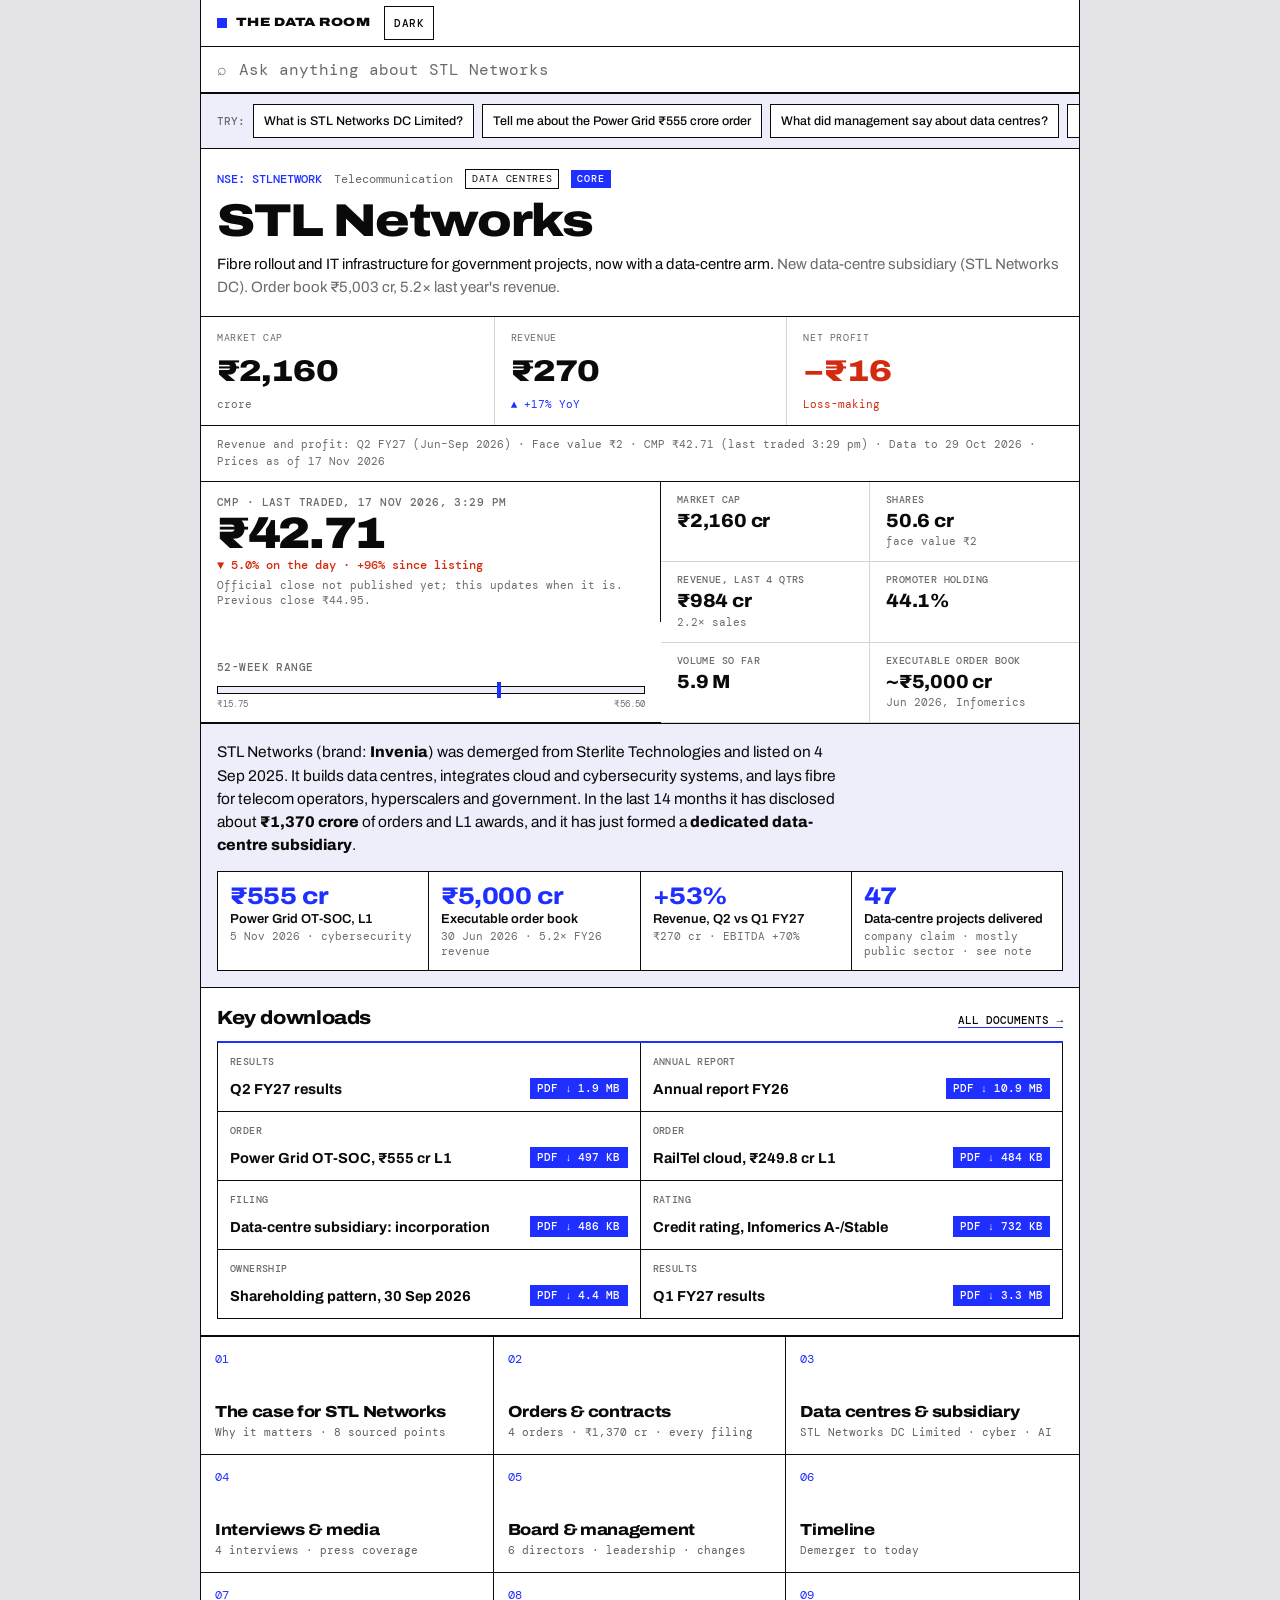
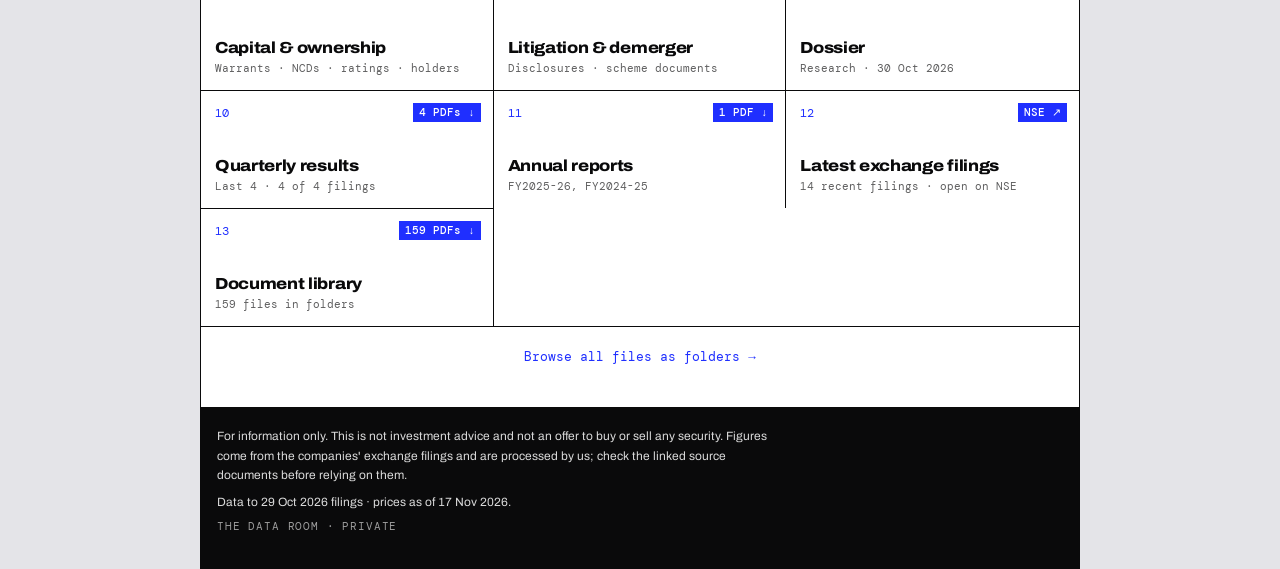
==== commit 72aa5308: "Show the 17 Nov last-traded price until the official close is published Co-Authored-By: Claude Sonne" ====
--- a/c/STLNETWORK/index.html
+++ b/c/STLNETWORK/index.html
@@ -3,13 +3,13 @@
 <script>document.documentElement.className="js";try{var t=localStorage.getItem("dr_theme");if(t)document.documentElement.dataset.theme=t}catch(e){}</script>
 <link rel="preconnect" href="https://fonts.googleapis.com"><link rel="preconnect" href="https://fonts.gstatic.com" crossorigin>
 <link href="https://fonts.googleapis.com/css2?family=Archivo:wdth,wght@62..125,100..900&family=DM+Mono:wght@400;500&display=swap" rel="stylesheet">
-<link rel="stylesheet" href="../../assets/style.css?v=1794910545"></head><body data-scoped="1" data-page="company" data-root="../../">
+<link rel="stylesheet" href="../../assets/style.css?v=1794911422"></head><body data-scoped="1" data-page="company" data-root="../../">
 <svg width="0" height="0" style="position:absolute" aria-hidden="true"><defs><pattern id="hatch" width="5" height="5" patternUnits="userSpaceOnUse" patternTransform="rotate(45)"><line x1="0" y1="0" x2="0" y2="5" style="stroke:var(--ink)" stroke-width="1.6"/></pattern></defs></svg>
 <div class="col"><header class="bar"><div class="bar1"><a class="back" id="back" href="../../index.html">← Companies</a><span class="rt"><a class="brand sm" href="../../index.html"><i></i>THE DATA ROOM</a><button type="button" class="themebtn" id="theme" aria-label="Switch between light and dark">Dark</button></span></div><form class="search" action="../../index.html" method="get" role="search"><span aria-hidden="true">⌕</span><input id="q" name="q" type="search" autocomplete="off" placeholder="Ask anything about STL Networks" aria-label="Search companies or ask a question"></form></header><div id="ask" hidden></div><div class="askchips"><span>Try:</span><button type="button" data-ask="What is STL Networks DC Limited?">What is STL Networks DC Limited?</button><button type="button" data-ask="Tell me about the Power Grid ₹555 crore order">Tell me about the Power Grid ₹555 crore order</button><button type="button" data-ask="What did management say about data centres?">What did management say about data centres?</button><button type="button" data-ask="How much debt does it have?">How much debt does it have?</button><button type="button" data-ask="Who are the promoters and what are the warrants?">Who are the promoters and what are the warrants?</button><button type="button" data-ask="What are the risks?">What are the risks?</button></div><main class="co" data-sym="STLNETWORK"><section data-view="home" class=on><div class="hd"><div class="tags"><span class="tk">NSE: STLNETWORK</span><span>Telecommunication</span><span class="th">Data centres</span><span class="coretag">CORE</span></div>
 <h1>STL Networks</h1><p class="lede">Fibre rollout and IT infrastructure for government projects, now with a data-centre arm. <span>New data-centre subsidiary (STL Networks DC). Order book ₹5,003 cr, 5.2× last year&#x27;s revenue.</span></p></div>
-<div class="kps"><div class="kpi"><span>Market cap</span><b class="">₹2,273</b><em class="">crore</em></div><div class="kpi"><span>Revenue</span><b class="">₹270</b><em class="pos">▲ +17% YoY</em></div><div class="kpi"><span>Net profit</span><b class="neg">−₹16</b><em class="neg">Loss-making</em></div></div>
-<div class="meta">Revenue and profit: Q2 FY27 (Jun–Sep 2026) · Face value ₹2 · CMP ₹44.95 · Data to 29 Oct 2026 · Prices as of 16 Nov 2026</div>
-<div class="mkt"><div class="px"><span>CMP · NSE close, 16 Nov 2026</span><b>₹44.95</b><em class="neg">▼ 1.4% on the day · +107% since listing</em></div><div class="rg"><span>52-week range</span><div class="bar"><i style="left:72%"></i></div><div class="ends"><small>₹15.75</small><small>₹56.50</small></div></div><div class="mgrid"><div class="mc2"><span>Market cap</span><b>₹2,273 cr</b></div><div class="mc2"><span>Shares</span><b>50.6 cr</b><small>face value ₹2</small></div><div class="mc2"><span>Revenue, last 4 qtrs</span><b>₹984 cr</b><small>2.3× sales</small></div><div class="mc2"><span>Promoter holding</span><b>44.1%</b></div><div class="mc2"><span>Volume, last session</span><b>11.8 M</b></div><div class="mc2"><span>Executable order book</span><b>~₹5,000 cr</b><small>Jun 2026, Infomerics</small></div></div></div><div class="hero x"><p>STL Networks (brand: <b>Invenia</b>) was demerged from Sterlite Technologies and listed on 4 Sep 2025. It builds data centres, integrates cloud and cybersecurity systems, and lays fibre for telecom operators, hyperscalers and government. In the last 14 months it has disclosed about <b>₹1,370 crore</b> of orders and L1 awards, and it has just formed a <b>dedicated data-centre subsidiary</b>.</p><div class="xstats"><a class="xs" href="#orders" data-go="orders"><b>₹555 cr</b><span>Power Grid OT-SOC, L1</span><small>5 Nov 2026 · cybersecurity</small></a><a class="xs" href="#story" data-go="story"><b>₹5,000 cr</b><span>Executable order book</span><small>30 Jun 2026 · 5.2× FY26 revenue</small></a><a class="xs" href="#results" data-go="results"><b>+53%</b><span>Revenue, Q2 vs Q1 FY27</span><small>₹270 cr · EBITDA +70%</small></a><a class="xs" href="#datacentres" data-go="datacentres"><b>47</b><span>Data-centre projects delivered</span><small>company claim · mostly public sector · see note</small></a></div></div><div class="dlsec"><div class="dlhead"><h3>Key downloads</h3><a href="#files" data-go="files">All documents →</a></div><div class="dlgrid"><a class="dlb" href="../../files/STLNETWORK/02-Quarterly-Results/2026-09-30_Q2-FY27_Results.pdf" target="_blank" rel="noopener"><span class="dk">Results</span><b>Q2 FY27 results</b><em>PDF ↓ 1.9 MB</em></a><a class="dlb" href="../../files/STLNETWORK/03-Annual-Report/Annual-Report_FY2025-26.pdf" target="_blank" rel="noopener"><span class="dk">Annual report</span><b>Annual report FY26</b><em>PDF ↓ 10.9 MB</em></a><a class="dlb" href="../../files/STLNETWORK/05-Orders-and-Press-Releases/STL_Networks_L1_Power_Grid_OT-SOC_Nov_5_2026.pdf" target="_blank" rel="noopener"><span class="dk">Order</span><b>Power Grid OT-SOC, ₹555 cr L1</b><em>PDF ↓ 497 KB</em></a><a class="dlb" href="../../files/STLNETWORK/05-Orders-and-Press-Releases/STL_Networks_Limited_emerges_as_Lowest_Bidder_L1_from_Railtel_Corporation_of_India_Limit.pdf" target="_blank" rel="noopener"><span class="dk">Order</span><b>RailTel cloud, ₹249.8 cr L1</b><em>PDF ↓ 484 KB</em></a><a class="dlb" href="../../files/STLNETWORK/06-Data-Centre-Subsidiary/Incorporation_of_Wholly_Owned_Subsidiary_-_October_10_2026.pdf" target="_blank" rel="noopener"><span class="dk">Filing</span><b>Data-centre subsidiary: incorporation</b><em>PDF ↓ 486 KB</em></a><a class="dlb" href="../../files/STLNETWORK/08-Capital-Debt-Ratings/Credit_Rating-_September_25_2026.pdf" target="_blank" rel="noopener"><span class="dk">Rating</span><b>Credit rating, Infomerics A-/Stable</b><em>PDF ↓ 732 KB</em></a><a class="dlb" href="../../files/STLNETWORK/07-Financials-Shareholding/Shareholding_Pattern_September_30_2026.pdf" target="_blank" rel="noopener"><span class="dk">Ownership</span><b>Shareholding pattern, 30 Sep 2026</b><em>PDF ↓ 4.4 MB</em></a><a class="dlb" href="../../files/STLNETWORK/02-Quarterly-Results/2026-06-30_Q1-FY27_Results.pdf" target="_blank" rel="noopener"><span class="dk">Results</span><b>Q1 FY27 results</b><em>PDF ↓ 3.3 MB</em></a></div></div><div class="tiles x3"><a class="tile " href="#story" data-go="story"><i>01</i><span class="tt"><b>The case for STL Networks</b><small>Why it matters · 8 sourced points</small></span><em></em></a><a class="tile " href="#orders" data-go="orders"><i>02</i><span class="tt"><b>Orders & contracts</b><small>4 orders · ₹1,370 cr · every filing</small></span><em></em></a><a class="tile " href="#datacentres" data-go="datacentres"><i>03</i><span class="tt"><b>Data centres & subsidiary</b><small>STL Networks DC Limited · cyber · AI</small></span><em></em></a><a class="tile " href="#media" data-go="media"><i>04</i><span class="tt"><b>Interviews & media</b><small>4 interviews · press coverage</small></span><em></em></a><a class="tile " href="#people" data-go="people"><i>05</i><span class="tt"><b>Board & management</b><small>6 directors · leadership · changes</small></span><em></em></a><a class="tile " href="#timeline" data-go="timeline"><i>06</i><span class="tt"><b>Timeline</b><small>Demerger to today</small></span><em></em></a><a class="tile " href="#capital" data-go="capital"><i>07</i><span class="tt"><b>Capital & ownership</b><small>Warrants · NCDs · ratings · holders</small></span><em></em></a><a class="tile " href="#legal" data-go="legal"><i>08</i><span class="tt"><b>Litigation & demerger</b><small>Disclosures · scheme documents</small></span><em></em></a><a class="tile " href="#dossier" data-go="dossier"><i>09</i><span class="tt"><b>Dossier</b><small>Research · 30 Oct 2026</small></span><em></em></a><a class="tile " href="#results" data-go="results"><i>10</i><span class="tt"><b>Quarterly results</b><small>Last 4 · 4 of 4 filings</small></span><em>4 PDFs ↓</em></a><a class="tile " href="#annual" data-go="annual"><i>11</i><span class="tt"><b>Annual reports</b><small>FY2025-26, FY2024-25</small></span><em>1 PDF ↓</em></a><a class="tile " href="#filings" data-go="filings"><i>12</i><span class="tt"><b>Latest exchange filings</b><small>14 recent filings · open on NSE</small></span><em>NSE ↗</em></a><a class="tile " href="#files" data-go="files"><i>13</i><span class="tt"><b>Document library</b><small>159 files in folders</small></span><em>159 PDFs ↓</em></a></div>
+<div class="kps"><div class="kpi"><span>Market cap</span><b class="">₹2,160</b><em class="">crore</em></div><div class="kpi"><span>Revenue</span><b class="">₹270</b><em class="pos">▲ +17% YoY</em></div><div class="kpi"><span>Net profit</span><b class="neg">−₹16</b><em class="neg">Loss-making</em></div></div>
+<div class="meta">Revenue and profit: Q2 FY27 (Jun–Sep 2026) · Face value ₹2 · CMP ₹42.71 (last traded 3:29 pm) · Data to 29 Oct 2026 · Prices as of 17 Nov 2026</div>
+<div class="mkt"><div class="px"><span>CMP · last traded, 17 Nov 2026, 3:29 pm</span><b>₹42.71</b><em class="neg">▼ 5.0% on the day · +96% since listing</em><small>Official close not published yet; this updates when it is. Previous close ₹44.95.</small></div><div class="rg"><span>52-week range</span><div class="bar"><i style="left:66%"></i></div><div class="ends"><small>₹15.75</small><small>₹56.50</small></div></div><div class="mgrid"><div class="mc2"><span>Market cap</span><b>₹2,160 cr</b></div><div class="mc2"><span>Shares</span><b>50.6 cr</b><small>face value ₹2</small></div><div class="mc2"><span>Revenue, last 4 qtrs</span><b>₹984 cr</b><small>2.2× sales</small></div><div class="mc2"><span>Promoter holding</span><b>44.1%</b></div><div class="mc2"><span>Volume so far</span><b>5.9 M</b></div><div class="mc2"><span>Executable order book</span><b>~₹5,000 cr</b><small>Jun 2026, Infomerics</small></div></div></div><div class="hero x"><p>STL Networks (brand: <b>Invenia</b>) was demerged from Sterlite Technologies and listed on 4 Sep 2025. It builds data centres, integrates cloud and cybersecurity systems, and lays fibre for telecom operators, hyperscalers and government. In the last 14 months it has disclosed about <b>₹1,370 crore</b> of orders and L1 awards, and it has just formed a <b>dedicated data-centre subsidiary</b>.</p><div class="xstats"><a class="xs" href="#orders" data-go="orders"><b>₹555 cr</b><span>Power Grid OT-SOC, L1</span><small>5 Nov 2026 · cybersecurity</small></a><a class="xs" href="#story" data-go="story"><b>₹5,000 cr</b><span>Executable order book</span><small>30 Jun 2026 · 5.2× FY26 revenue</small></a><a class="xs" href="#results" data-go="results"><b>+53%</b><span>Revenue, Q2 vs Q1 FY27</span><small>₹270 cr · EBITDA +70%</small></a><a class="xs" href="#datacentres" data-go="datacentres"><b>47</b><span>Data-centre projects delivered</span><small>company claim · mostly public sector · see note</small></a></div></div><div class="dlsec"><div class="dlhead"><h3>Key downloads</h3><a href="#files" data-go="files">All documents →</a></div><div class="dlgrid"><a class="dlb" href="../../files/STLNETWORK/02-Quarterly-Results/2026-09-30_Q2-FY27_Results.pdf" target="_blank" rel="noopener"><span class="dk">Results</span><b>Q2 FY27 results</b><em>PDF ↓ 1.9 MB</em></a><a class="dlb" href="../../files/STLNETWORK/03-Annual-Report/Annual-Report_FY2025-26.pdf" target="_blank" rel="noopener"><span class="dk">Annual report</span><b>Annual report FY26</b><em>PDF ↓ 10.9 MB</em></a><a class="dlb" href="../../files/STLNETWORK/05-Orders-and-Press-Releases/STL_Networks_L1_Power_Grid_OT-SOC_Nov_5_2026.pdf" target="_blank" rel="noopener"><span class="dk">Order</span><b>Power Grid OT-SOC, ₹555 cr L1</b><em>PDF ↓ 497 KB</em></a><a class="dlb" href="../../files/STLNETWORK/05-Orders-and-Press-Releases/STL_Networks_Limited_emerges_as_Lowest_Bidder_L1_from_Railtel_Corporation_of_India_Limit.pdf" target="_blank" rel="noopener"><span class="dk">Order</span><b>RailTel cloud, ₹249.8 cr L1</b><em>PDF ↓ 484 KB</em></a><a class="dlb" href="../../files/STLNETWORK/06-Data-Centre-Subsidiary/Incorporation_of_Wholly_Owned_Subsidiary_-_October_10_2026.pdf" target="_blank" rel="noopener"><span class="dk">Filing</span><b>Data-centre subsidiary: incorporation</b><em>PDF ↓ 486 KB</em></a><a class="dlb" href="../../files/STLNETWORK/08-Capital-Debt-Ratings/Credit_Rating-_September_25_2026.pdf" target="_blank" rel="noopener"><span class="dk">Rating</span><b>Credit rating, Infomerics A-/Stable</b><em>PDF ↓ 732 KB</em></a><a class="dlb" href="../../files/STLNETWORK/07-Financials-Shareholding/Shareholding_Pattern_September_30_2026.pdf" target="_blank" rel="noopener"><span class="dk">Ownership</span><b>Shareholding pattern, 30 Sep 2026</b><em>PDF ↓ 4.4 MB</em></a><a class="dlb" href="../../files/STLNETWORK/02-Quarterly-Results/2026-06-30_Q1-FY27_Results.pdf" target="_blank" rel="noopener"><span class="dk">Results</span><b>Q1 FY27 results</b><em>PDF ↓ 3.3 MB</em></a></div></div><div class="tiles x3"><a class="tile " href="#story" data-go="story"><i>01</i><span class="tt"><b>The case for STL Networks</b><small>Why it matters · 8 sourced points</small></span><em></em></a><a class="tile " href="#orders" data-go="orders"><i>02</i><span class="tt"><b>Orders & contracts</b><small>4 orders · ₹1,370 cr · every filing</small></span><em></em></a><a class="tile " href="#datacentres" data-go="datacentres"><i>03</i><span class="tt"><b>Data centres & subsidiary</b><small>STL Networks DC Limited · cyber · AI</small></span><em></em></a><a class="tile " href="#media" data-go="media"><i>04</i><span class="tt"><b>Interviews & media</b><small>4 interviews · press coverage</small></span><em></em></a><a class="tile " href="#people" data-go="people"><i>05</i><span class="tt"><b>Board & management</b><small>6 directors · leadership · changes</small></span><em></em></a><a class="tile " href="#timeline" data-go="timeline"><i>06</i><span class="tt"><b>Timeline</b><small>Demerger to today</small></span><em></em></a><a class="tile " href="#capital" data-go="capital"><i>07</i><span class="tt"><b>Capital & ownership</b><small>Warrants · NCDs · ratings · holders</small></span><em></em></a><a class="tile " href="#legal" data-go="legal"><i>08</i><span class="tt"><b>Litigation & demerger</b><small>Disclosures · scheme documents</small></span><em></em></a><a class="tile " href="#dossier" data-go="dossier"><i>09</i><span class="tt"><b>Dossier</b><small>Research · 30 Oct 2026</small></span><em></em></a><a class="tile " href="#results" data-go="results"><i>10</i><span class="tt"><b>Quarterly results</b><small>Last 4 · 4 of 4 filings</small></span><em>4 PDFs ↓</em></a><a class="tile " href="#annual" data-go="annual"><i>11</i><span class="tt"><b>Annual reports</b><small>FY2025-26, FY2024-25</small></span><em>1 PDF ↓</em></a><a class="tile " href="#filings" data-go="filings"><i>12</i><span class="tt"><b>Latest exchange filings</b><small>14 recent filings · open on NSE</small></span><em>NSE ↗</em></a><a class="tile " href="#files" data-go="files"><i>13</i><span class="tt"><b>Document library</b><small>159 files in folders</small></span><em>159 PDFs ↓</em></a></div>
 <div class="zipbox"><a class="alt" href="#files" data-go="files">Browse all files as folders →</a></div></section><section data-view="story"><div class="vh"><div><h2>Investment highlights</h2><small>What is working, with the document behind each point</small></div></div><div class="blk xt"><p>STL Networks is repositioning from a government, project-led fibre contractor into a <b>data-centre, systems-integration and managed-services</b> business for hyperscalers, telecom operators, public-sector bodies and enterprises. Management calls data centres the primary growth engine, systems integration the margin engine and connectivity the cash-generating base (annual report FY26, pp. 70–74).</p></div><div class="blk"><div class="xstats"><div class="xs"><b>₹1,370 cr</b><span>orders and L1 awards disclosed</span><small>Sep 2025 to Nov 2026, four orders</small></div><div class="xs"><b>~₹5,000 cr</b><span>executable order book</span><small>30 Jun 2026 (Infomerics)</small></div><div class="xs"><b>86%</b><span>of that book is government / PSU</span><small>Infomerics, Sep 2026</small></div><div class="xs"><b>₹270 cr</b><span>Q2 FY27 revenue</span><small>+53% QoQ, +17% YoY</small></div><div class="xs"><b>₹16.1 cr</b><span>Q2 FY27 EBITDA</span><small>+70% QoQ, margin 5.9%</small></div><div class="xs"><b>₹108 cr</b><span>promoter warrants</span><small>₹24 each, allotted 20 Jun 2026</small></div></div></div><div class="case blue"><h3>The case for</h3><div class="xp blue"><i>1</i><div><b>A dedicated data-centre subsidiary, and the team to run it</b><p><b>STL Networks DC Limited</b> was incorporated on 10 Oct 2026 as a wholly owned subsidiary to establish, acquire, own, operate, manage and market data-centre and telecom infrastructure, and to hold the Department of Telecommunications licences needed to sell connectivity. Management says the aim is a dedicated platform for hyperscalers, data-centre operators and enterprises, with ownership of delivery across the infrastructure and connectivity lifecycle. A new data-centre bench came with it: a COO (2 Jul), a Head of Design &amp; Operations for data centres with 200 MW+ delivered and a Chief Sales &amp; Marketing Officer (both 15–16 Oct).</p><span class="srcs"><a class="src" href="../../files/STLNETWORK/06-Data-Centre-Subsidiary/Proposed_Incorporation_of_a_Wholly_Owned_Subsidiary-_September_11_2026.pdf" target="_blank" rel="noopener">Proposed subsidiary filing, 11 Sep 2026</a><a class="src" href="../../files/STLNETWORK/06-Data-Centre-Subsidiary/Announcement_under_Regulation_30_of_SEBI_Listing_Regulations_in_relation_to_Wholly_Owned_S.pdf" target="_blank" rel="noopener">Subsidiary filing, 15 Sep 2026</a><a class="src" href="../../files/STLNETWORK/06-Data-Centre-Subsidiary/Incorporation_of_Wholly_Owned_Subsidiary_-_October_10_2026.pdf" target="_blank" rel="noopener">Incorporation filing, 10 Oct 2026</a><a class="src" href="../../files/STLNETWORK/06-Data-Centre-Subsidiary/Appointment_of_Senior_Management_Personnel-_July_2_2026.pdf" target="_blank" rel="noopener">COO filing, 2 Jul 2026</a><a class="src" href="../../files/STLNETWORK/06-Data-Centre-Subsidiary/Appointment_of_Senior_Management_Personnel_-_October_16_2026.pdf" target="_blank" rel="noopener">Patel and Barjatiya filing, 16 Oct 2026</a><a class="src" href="https://www.voicendata.com/data-centre/stl-networks-revenue-rises-53-as-data-centre-business-expands-12767428" target="_blank" rel="noopener">Q2 FY27 press coverage, Voice&amp;Data</a></span></div></div><div class="xp blue"><i>2</i><div><b>The largest orders in the company&#x27;s short history are landing in cybersecurity and cloud</b><p><b>₹555 crore</b> (L1) from Power Grid for a centralised Security Operations Centre covering the OT assets of its substations, <b>₹249.8 crore</b> (L1) from RailTel for a private cloud across its data-centre and disaster-recovery sites, <b>₹206.5 crore</b> purchase order from NIC Services for the National Knowledge Network, and <b>₹359 crore</b> from PowerGrid Teleservices for a Tier III data centre at Manesar plus a disaster-recovery site. See the orders table.</p><span class="srcs"><a class="src" href="../../files/STLNETWORK/05-Orders-and-Press-Releases/STL_Networks_L1_Power_Grid_OT-SOC_Nov_5_2026.pdf" target="_blank" rel="noopener">Power Grid L1 filing, 5 Nov 2026</a><a class="src" href="../../files/STLNETWORK/05-Orders-and-Press-Releases/STL_Networks_Limited_emerges_as_Lowest_Bidder_L1_from_Railtel_Corporation_of_India_Limit.pdf" target="_blank" rel="noopener">RailTel L1 filing, 29 Sep 2026</a><a class="src" href="../../files/STLNETWORK/05-Orders-and-Press-Releases/Purchase_Order_received_from_National_Informatics_Centre_Services_Incorporated_Februray_10.pdf" target="_blank" rel="noopener">NIC purchase order filing, 10 Feb 2026</a><a class="src" href="../../files/STLNETWORK/05-Orders-and-Press-Releases/Invenia_-_STL_Networks_Limited_secures_INR_359_Crore_Data_Center_Infrastructure_Contract_f.pdf" target="_blank" rel="noopener">PowerTel press release, 15 Sep 2025</a></span></div></div><div class="xp blue"><i>3</i><div><b>Revenue visibility: about five years of revenue in the order book</b><p>Infomerics puts the executable order book at about <b>₹5,000 crore on 30 Jun 2026</b>, 5.22× FY26 operating income, with about <b>86% from central and state government entities and PSUs</b>. That was before the RailTel (₹249.8 crore) and Power Grid (₹555 crore) awards.</p><span class="srcs"><a class="src" href="../../files/STLNETWORK/08-Capital-Debt-Ratings/Credit_Rating-_September_25_2026.pdf" target="_blank" rel="noopener">Infomerics rating, 25 Sep 2026</a></span></div></div><div class="xp blue"><i>4</i><div><b>The quarterly trend turned in Q2 FY27</b><p>Revenue <b>₹270.11 crore</b>, up 53% on Q1 and 17% on a year ago. EBITDA <b>₹16.06 crore</b>, up 70% on Q1 and 112% on a year ago, margin 5.9% against 3.3%. The consolidated loss narrowed to ₹16.1 crore (Q1: ₹21.9 crore). On a standalone basis the company made a <b>profit of ₹5.1 crore</b> against a loss of ₹12.3 crore in Q1.</p><span class="srcs"><a class="src" href="../../files/STLNETWORK/02-Quarterly-Results/2026-09-30_Q2-FY27_Results.pdf" target="_blank" rel="noopener">Q2 FY27 results (29 Oct 2026)</a><a class="src" href="https://tele.net.in/press-release/invenia-stl-networks-reports-financial-results-for-q2-fy27-12767925" target="_blank" rel="noopener">tele.net, 30 Oct 2026</a></span></div></div><div class="xp blue"><i>5</i><div><b>The promoter is putting money in</b><p>Twin Star Overseas Limited, a promoter entity, was allotted <b>4.5 crore warrants at ₹24</b> (up to ₹108 crore). 25% (₹27 crore) was paid on allotment on 20 Jun 2026 and the remaining ₹81 crore is due when the warrants are exercised, within 18 months. Infomerics counts the warrant proceeds in its liquidity assessment.</p><span class="srcs"><a class="src" href="../../files/STLNETWORK/08-Capital-Debt-Ratings/Issue_of_Convertible_Warrants_on_a_Preferential_Basis-_April_18_2026.pdf" target="_blank" rel="noopener">Warrants approval, 18 Apr 2026</a><a class="src" href="../../files/STLNETWORK/08-Capital-Debt-Ratings/Allotment_of_Warrants_to_Promoter_of_the_Company_on_a_Preferential_Basis_by_way_of_Private.pdf" target="_blank" rel="noopener">Warrants allotment, 20 Jun 2026</a><a class="src" href="../../files/STLNETWORK/08-Capital-Debt-Ratings/Credit_Rating-_September_25_2026.pdf" target="_blank" rel="noopener">Infomerics rating, 25 Sep 2026</a></span></div></div><div class="xp blue"><i>6</i><div><b>A broad, working capability base in data centres, fibre and security</b><p>In its FY26 annual report the company says it has <b>established over 47 data centres</b> (projects it built or supported for clients, mostly public sector and defence; see the note on the Data centres page), <b>1.32 lakh route-km of optical fibre</b> deployed, 45,000 infrastructure sites operationalised, 3 lakh home passes, 4.5 lakh managed devices and CMMI Level 5 certification. These are company figures. Infomerics cites more than 135,000 km of fibre.</p><span class="srcs"><a class="src" href="../../files/STLNETWORK/03-Annual-Report/Annual-Report_FY2025-26.pdf" target="_blank" rel="noopener">Annual report FY26</a><a class="src" href="../../files/STLNETWORK/08-Capital-Debt-Ratings/Credit_Rating-_September_25_2026.pdf" target="_blank" rel="noopener">Infomerics rating, 25 Sep 2026</a></span></div></div><div class="xp blue"><i>7</i><div><b>Investment-grade credit ratings from two agencies</b><p><b>IVR A-/Stable</b> from Infomerics (₹250 crore of bank facilities, 25 Sep 2026) and <b>IND A-/Stable</b> from India Ratings (proposed NCDs and bank loans, 17 Nov 2025). The company allotted ₹150 crore of NCDs on 2 Dec 2025 (Infomerics records ₹250 crore of NCDs raised in FY26).</p><span class="srcs"><a class="src" href="../../files/STLNETWORK/08-Capital-Debt-Ratings/Credit_Rating-_September_25_2026.pdf" target="_blank" rel="noopener">Infomerics rating, 25 Sep 2026</a><a class="src" href="../../files/STLNETWORK/08-Capital-Debt-Ratings/Credit_Rating_November_17_2025.pdf" target="_blank" rel="noopener">India Ratings, 17 Nov 2025</a><a class="src" href="../../files/STLNETWORK/08-Capital-Debt-Ratings/Allotment_of_Non-Convertible_Debentures_December_02_2025.pdf" target="_blank" rel="noopener">NCD allotment, 2 Dec 2025</a></span></div></div><div class="xp blue"><i>8</i><div><b>Counterparties are strong: Power Grid, RailTel, NIC, BSNL, BharatNet, Airtel</b><p>Infomerics lists Airtel, RailTel, Power Grid, BSNL, BharatNet and state digital-infrastructure programmes as the customer base and notes that several have strong credit profiles, which supports eventual collection of receivables.</p><span class="srcs"><a class="src" href="../../files/STLNETWORK/08-Capital-Debt-Ratings/Credit_Rating-_September_25_2026.pdf" target="_blank" rel="noopener">Infomerics rating, 25 Sep 2026</a></span></div></div></div><div class="case red"><h3>What the numbers also show</h3><div class="xp red"><i>·</i><div><b>FY26 was a loss-making year and the turnaround is early</b><p>FY26 consolidated revenue was ₹958.96 crore (₹1,179.72 crore in FY25), EBITDA ₹47.85 crore and the loss attributable to owners ₹99.11 crore. Infomerics points to weak profitability, interest cover of 0.46×, receivables of ₹990.6 crore, a 325-day collection period and operating cash outflow of ₹111.4 crore in FY26. It names collection of receivables and the promoter warrant proceeds as the near-term monitorables.</p><span class="srcs"><a class="src" href="../../files/STLNETWORK/03-Annual-Report/Annual-Report_FY2025-26.pdf" target="_blank" rel="noopener">Annual report FY26</a><a class="src" href="../../files/STLNETWORK/08-Capital-Debt-Ratings/Credit_Rating-_September_25_2026.pdf" target="_blank" rel="noopener">Infomerics rating, 25 Sep 2026</a></span></div></div><div class="xp red"><i>·</i><div><b>The newest awards are L1 positions, not signed contracts</b><p>The Power Grid (₹555 crore) and RailTel (₹249.8 crore) disclosures say the company has emerged as the lowest bidder. Final awards, contract terms and timing are not yet disclosed. The data-centre subsidiary has ₹1 lakh of paid-up capital and no disclosed capex, capacity or site plan.</p><span class="srcs"><a class="src" href="../../files/STLNETWORK/05-Orders-and-Press-Releases/STL_Networks_L1_Power_Grid_OT-SOC_Nov_5_2026.pdf" target="_blank" rel="noopener">Power Grid L1 filing, 5 Nov 2026</a><a class="src" href="../../files/STLNETWORK/05-Orders-and-Press-Releases/STL_Networks_Limited_emerges_as_Lowest_Bidder_L1_from_Railtel_Corporation_of_India_Limit.pdf" target="_blank" rel="noopener">RailTel L1 filing, 29 Sep 2026</a><a class="src" href="../../files/STLNETWORK/06-Data-Centre-Subsidiary/Announcement_under_Regulation_30_of_SEBI_Listing_Regulations_in_relation_to_Wholly_Owned_S.pdf" target="_blank" rel="noopener">Subsidiary filing, 15 Sep 2026</a></span></div></div><div class="xp red"><i>·</i><div><b>Leadership is in transition</b><p>The CEO resigned on 10 Jun 2026 and an interim CEO took over on 11 Jun for one year. The company secretary, head of legal and head of marketing also left between Jul and Sep 2026.</p><span class="srcs"><a class="src" href="../../files/STLNETWORK/10-Governance-Corporate-Actions/Outcome_of_Board_Meeting-_June_10_2026.pdf" target="_blank" rel="noopener">Board outcome, 10 Jun 2026</a></span></div></div></div><p class="note pad">Company claims are labelled as such. Everything is drawn from the company&#x27;s exchange filings, its annual report, rating-agency reports and named press coverage; nothing here is a forecast or a recommendation.</p></section><section data-view="orders"><div class="vh"><div><h2>Orders and contracts</h2><small>Orders disclosed to the stock exchanges, newest first</small></div></div><div class="blk"><div class="xstats"><div class="xs"><b>₹1,370 cr</b><span>four distinct orders</span><small>555 + 249.8 + 206.49 + 359</small></div><div class="xs"><b>₹804.8 cr</b><span>L1 awards (Power Grid, RailTel)</span><small>lowest bidder, final award pending</small></div><div class="xs"><b>₹565.5 cr</b><span>purchase order / contract</span><small>NIC Services, PowerTel</small></div></div></div><div class="blk"><h3>Orders disclosed by the company</h3><div class="xtwrap"><table class="xtable"><thead><tr><th class="">Date</th><th class="">Customer</th><th class="">What</th><th class="num">₹ crore</th><th class="">Status</th><th class="">Terms</th><th class="">Source</th></tr></thead><tbody><tr><td>5 Nov 2026</td><td>Power Grid Corporation of India</td><td>Package for implementation of a <b>Centralized Security Operations Centre for OT assets of substations (OT-SOC)</b>. Cybersecurity for the power grid.</td><td class="num">555</td><td><b>L1 bidder</b> (lowest). Final award not yet disclosed</td><td>Bid spec CC/NT/W-MISC/DOM/A02/26/00023, RFx 5002005016 dated 5 Jan 2026. Incl. taxes</td><td class=""><a class="ilink" href="../../files/STLNETWORK/05-Orders-and-Press-Releases/STL_Networks_L1_Power_Grid_OT-SOC_Nov_5_2026.pdf" target="_blank" rel="noopener">Exchange filing ↗</a></td></tr><tr><td>29 Sep 2026</td><td>RailTel Corporation of India</td><td>Design, supply, installation, testing, commissioning, integration, migration and deployment of <b>cloud infrastructure at RailTel&#x27;s data centre and disaster-recovery site</b>. Multi-tenant private cloud (Gurugram and Secunderabad, per the company&#x27;s press release).</td><td class="num">249.8</td><td><b>L1 bidder</b> (lowest). Final award not yet disclosed</td><td>Tender RAILTEL/TENDER/OT/CO/ITP/2026-27/DC-DR Infra/018 dated 25 Jun 2026. Incl. taxes. Press release: commissioning within 180 days, 5-year warranty</td><td class=""><a class="ilink" href="../../files/STLNETWORK/05-Orders-and-Press-Releases/STL_Networks_Limited_emerges_as_Lowest_Bidder_L1_from_Railtel_Corporation_of_India_Limit.pdf" target="_blank" rel="noopener">Exchange filing ↗</a></td></tr><tr><td>10 Feb 2026</td><td>National Informatics Centre Services Inc. (NKN)</td><td>Procurement of <b>network equipment through the National Knowledge Network</b>.</td><td class="num">206.49</td><td><b>Purchase order</b> received</td><td>GeM contract GEMC-511687786594913. 12-week implementation, 5-year warranty and AMC. Incl. taxes</td><td class=""><a class="ilink" href="../../files/STLNETWORK/05-Orders-and-Press-Releases/Purchase_Order_received_from_National_Informatics_Centre_Services_Incorporated_Februray_10.pdf" target="_blank" rel="noopener">Exchange filing ↗</a></td></tr><tr><td>3 Feb 2026</td><td>National Informatics Centre Services Inc. (NKN)</td><td>Same order, at the L1 / letter-of-intent stage. <b>₹175 crore excluding taxes</b>, which is the ₹206.49 crore above including taxes. Not counted twice.</td><td class="num">175</td><td>L1 bidder, letter of intent</td><td>GeM bid GEM/2025/B/6918691</td><td class=""><a class="ilink" href="../../files/STLNETWORK/05-Orders-and-Press-Releases/STL_Networks_Limited_emerges_as_Lowest_Bidder_L1_Bidder_from_National_Informatics_Centre.pdf" target="_blank" rel="noopener">Exchange filing ↗</a></td></tr><tr><td>15 Sep 2025</td><td>PowerGrid Teleservices (a Power Grid subsidiary)</td><td>Design, build, commission and maintain the IT and cloud infrastructure of a <b>greenfield Tier III data centre at Manesar</b>, a <b>disaster-recovery data centre</b>, IaaS and DR services, and long-term operations and maintenance.</td><td class="num">359</td><td><b>Contract</b> won (company press release)</td><td>Release headline says ₹359 crore; its text says &#x27;over ~₹360 crore&#x27;. Long-term O&amp;M</td><td class=""><a class="ilink" href="../../files/STLNETWORK/05-Orders-and-Press-Releases/Invenia_-_STL_Networks_Limited_secures_INR_359_Crore_Data_Center_Infrastructure_Contract_f.pdf" target="_blank" rel="noopener">Press release ↗</a></td></tr></tbody></table></div><p class=note>₹ crore, as stated by the company. Totals count each order once: 555 + 249.8 + 206.49 + 359 = ₹1,370.3 crore. L1 means STL Networks submitted the lowest bid; it is not yet a signed contract.</p></div><div class="blk xt"><h3>Context</h3><p>Compare the scale with the business: consolidated revenue was ₹958.96 crore in FY26 and ₹270.11 crore in Q2 FY27. The Power Grid and RailTel awards alone are about ₹805 crore.</p><p>The company&#x27;s executable order book was about ₹5,000 crore on 30 Jun 2026 (Infomerics, <a class="ilink" href="../../files/STLNETWORK/08-Capital-Debt-Ratings/Credit_Rating-_September_25_2026.pdf" target="_blank" rel="noopener">Sep 2026 rating report</a>), before these two awards.</p></div><div class="blk"><h3>Tenders and L1 positions mentioned by third-party commentary (not confirmed by company filings)</h3><div class="xtwrap"><table class="xtable"><thead><tr><th class="">Tender</th><th class="">Authority</th><th class="">Position reported</th><th class="">Status in this room</th></tr></thead><tbody><tr><td>OT cybersecurity for substations (OT-SOC)</td><td>Power Grid</td><td>L1</td><td><b>Confirmed</b> by the company&#x27;s 5 Nov 2026 filing (row above)</td></tr><tr><td>Cloud infrastructure at data-centre and DR sites</td><td>RailTel</td><td>L1 / LOI</td><td><b>Confirmed as L1</b> by the company&#x27;s 29 Sep 2026 filing (row above)</td></tr><tr><td>Zero Trust Network Architecture (ZTNA) licences</td><td>MeitY</td><td>L1 reported</td><td>Not in company filings. Unverified</td></tr><tr><td>Endpoint Detection &amp; Response and Unified Endpoint Management</td><td>MeitY</td><td>L3 reported</td><td>Not in company filings. Unverified</td></tr><tr><td>Server procurement, 153 units</td><td>Ministry of Defence</td><td>L1 reported</td><td>Not in company filings. Unverified</td></tr><tr><td>Network routers and devices, 309 units</td><td>MeitY</td><td>L1 reported</td><td>Not in company filings. Unverified</td></tr><tr><td>IT Project Implementation Agency</td><td>Ministry of Ports, Shipping &amp; Waterways</td><td>H3 reported</td><td>Not in company filings. Unverified</td></tr><tr><td>Router and firewall procurement</td><td>Ministry of Power</td><td>Bid participation reported</td><td>Not in company filings. Unverified</td></tr></tbody></table></div><p class=note>Source: a social-media style commentary shared with the data-room owner (author not identified). It says itself that these are &#x27;tender participation and reported ranking details, not confirmed order wins&#x27;. The company has not disclosed these. Treat everything except the first two rows as unverified.</p></div><div class="blk xt"><h3>Programmes without a disclosed value</h3><p><b>BharatNet Phase III, Jammu &amp; Kashmir and Ladakh.</b> The interim CEO says the company is deploying more than 13,000 km of optical fibre serving thousands of Gram Panchayats, with operations and maintenance &#x27;central to the project&#x27; (<a class="ilink" href="https://telecomtalk.info/invenia-stl-networks-ceo-why-ai-datacentres-india/1012358/" target="_blank" rel="noopener">TelecomTalk, 30 Sep 2026</a>). Value not disclosed.</p><p><b>Earlier work</b> cited in the FY26 annual report includes the J&amp;K network operations centre under BharatNet, NIC / NKN and ERNET, defence communication networks for the Army and Navy, and BharatNet deployments across Maharashtra, Telangana and Tamil Nadu (<a class="ilink" href="../../files/STLNETWORK/03-Annual-Report/Annual-Report_FY2025-26.pdf" target="_blank" rel="noopener">annual report FY26</a>).</p></div><div class="blk"><h3>Order documents</h3><div class="tree"><div class="fd"><div class="fh"><span>▾ 05-Orders-and-Press-Releases/ · Orders and press releases</span><em>6 files</em></div><a class="ff doc" href="../../files/STLNETWORK/05-Orders-and-Press-Releases/STL_Networks_L1_Power_Grid_OT-SOC_Nov_5_2026.pdf" target="_blank" rel="noopener"><span class="br">├─</span><span class="fn">STL Networks emerges as Lowest Bidder (L1) from Power Grid Corporation (Power Grid OT-SOC L1), November 5, 2026<small>5 Nov 2026</small></span><em>497 KB</em></a><a class="ff doc" href="../../files/STLNETWORK/05-Orders-and-Press-Releases/STL_Networks_Limited_emerges_as_Lowest_Bidder_L1_from_Railtel_Corporation_of_India_Limit.pdf" target="_blank" rel="noopener"><span class="br">├─</span><span class="fn">STL Networks Limited emerges as Lowest Bidder (L1) from Railtel Corporation of India Limited- September 29, 2026<small>29 Sep 2026</small></span><em>484 KB</em></a><a class="ff doc" href="../../files/STLNETWORK/05-Orders-and-Press-Releases/STL_Networks_Limited_emerges_as_Lowest_Bidder_L1_Bidder_from_National_Informatics_Centre.pdf" target="_blank" rel="noopener"><span class="br">├─</span><span class="fn">STL Networks Limited emerges as Lowest Bidder (L1 Bidder) from National Informatics Centre Services Incorporated_STL Networks Limited_February 3, 2026<small>3 Feb 2026</small></span><em>324 KB</em></a><a class="ff doc" href="../../files/STLNETWORK/05-Orders-and-Press-Releases/Purchase_Order_received_from_National_Informatics_Centre_Services_Incorporated_Februray_10.pdf" target="_blank" rel="noopener"><span class="br">├─</span><span class="fn">Purchase Order received from National Informatics Centre Services Incorporated_Februray 10, 2026<small>1 Feb 2026</small></span><em>376 KB</em></a><a class="ff doc" href="../../files/STLNETWORK/05-Orders-and-Press-Releases/Invenia_-_STL_Networks_Limited_secures_INR_359_Crore_Data_Center_Infrastructure_Contract_f.pdf" target="_blank" rel="noopener"><span class="br">├─</span><span class="fn">Invenia - STL Networks Limited secures INR 359 Crore Data Center Infrastructure Contract from PowerGrid Teleservices Limited_ September 15, 2025<small>15 Sep 2025</small></span><em>442 KB</em></a><a class="ff doc" href="../../files/STLNETWORK/05-Orders-and-Press-Releases/Press_Release_-_Invenia_Debuts_On_The_Indian_Stock_Exchange_Marking_A_New_Era_In_Digital.pdf" target="_blank" rel="noopener"><span class="br">├─</span><span class="fn">Press Release - Invenia Debuts On The Indian Stock Exchange, Marking A New Era In Digital Infrastructure Leadership_September 4, 2025<small>4 Sep 2025</small></span><em>469 KB</em></a></div></div></div></section><section data-view="datacentres"><div class="vh"><div><h2>Data centres and Invenia</h2><small>The subsidiary, what it is for, and what the company already does</small></div></div><div class="blk xt"><p><b>Invenia</b> is the brand of STL Networks Limited. It says it is a digital-infrastructure services company for telcos, data-centre companies, government, defence and large enterprises across India and the UK, in three lines of business: <b>data centres</b> (the primary growth engine), <b>system integration</b> including cloud and cybersecurity (the margin engine) and <b>connectivity services</b> (the foundation). Source: annual report FY26, pp. 70–74.</p></div><div class="blk"><h3>STL Networks DC Limited: the data-centre subsidiary</h3><div class="xtwrap"><table class="xtable kv"><thead><tr><th class=""></th><th class="">Detail</th></tr></thead><tbody><tr><td>What it is</td><td>A <b>wholly owned subsidiary</b> (100%) of STL Networks Limited, for its data-centre and data-centre-connectivity business.</td></tr><tr><td>Why now</td><td>Management: to give data centres a dedicated services platform and take &#x27;greater ownership of delivery across the infrastructure and connectivity lifecycle&#x27;. Customers named: hyperscalers, data-centre operators and enterprises.</td></tr><tr><td>What it may do</td><td>Establish, acquire, own, operate, manage and market <b>data-centre and telecom infrastructure</b>, data-centre solutions and connectivity services; carry on integrated data-centre and connectivity solutions.</td></tr><tr><td>Licences</td><td>To obtain and maintain the licences, approvals and authorisations from the <b>Department of Telecommunications</b> and other regulators, so it can sell connectivity itself.</td></tr><tr><td>Timeline</td><td>A committee of the board approves incorporating the subsidiary, 11 Sep 2026. Name &#x27;STL Networks DC Limited&#x27; approved by the Authorisation and Allotment Committee, 15 Sep 2026. <b>Certificate of incorporation issued 10 Oct 2026.</b></td></tr><tr><td>Funding at start</td><td>Cash. STL Networks subscribes to 100% of the initial paid-up capital of <b>₹1,00,000</b> (50,000 equity shares of ₹2). No capex, capacity (MW), site or customer commitments have been disclosed for it yet.</td></tr><tr><td>Sources</td><td class=""><a class="ilink" href="../../files/STLNETWORK/06-Data-Centre-Subsidiary/Proposed_Incorporation_of_a_Wholly_Owned_Subsidiary-_September_11_2026.pdf" target="_blank" rel="noopener">Proposed subsidiary, 11 Sep 2026 ↗</a></td></tr><tr><td></td><td class=""><a class="ilink" href="../../files/STLNETWORK/06-Data-Centre-Subsidiary/Announcement_under_Regulation_30_of_SEBI_Listing_Regulations_in_relation_to_Wholly_Owned_S.pdf" target="_blank" rel="noopener">Details approved, 15 Sep 2026 ↗</a></td></tr><tr><td></td><td class=""><a class="ilink" href="../../files/STLNETWORK/06-Data-Centre-Subsidiary/Incorporation_of_Wholly_Owned_Subsidiary_-_October_10_2026.pdf" target="_blank" rel="noopener">Incorporation, 10 Oct 2026 ↗</a></td></tr></tbody></table></div><p class=note>The subsidiary is brand new. What it will own and how much it will invest are not yet public. The shape of the plan will show up in later filings, results and press releases.</p></div><div class="case blue"><h3>How management describes the opportunity</h3><div class="xp blue"><i>·</i><div><b>AI workloads need reliable links between data centres, cloud and enterprises</b><p>Interim CEO C. R. Battula: the constraint is &#x27;not only bandwidth&#x27; but reliability, route diversity and operational visibility. Hyperscalers want large, high-density infrastructure quickly. Enterprises want to modernise live environments. Government wants resilience, governance and sustained support.</p><span class="srcs"><a class="src" href="https://telecomtalk.info/invenia-stl-networks-ceo-why-ai-datacentres-india/1012358/" target="_blank" rel="noopener">TelecomTalk interview, 30 Sep 2026</a></span></div></div><div class="xp blue"><i>·</i><div><b>From a project business to one that operates the infrastructure</b><p>The company distinguishes system integration (design, deploy, upgrade) from managed services (ongoing support and optimisation) and says managed-services contracts add revenue visibility. The annual report calls it a &#x27;deliberate pivot&#x27; from a government-oriented, project-led model to a hyperscaler- and enterprise-facing lifecycle partner.</p><span class="srcs"><a class="src" href="https://telecomtalk.info/invenia-stl-networks-ceo-why-ai-datacentres-india/1012358/" target="_blank" rel="noopener">TelecomTalk, 30 Sep 2026</a><a class="src" href="../../files/STLNETWORK/03-Annual-Report/Annual-Report_FY2025-26.pdf" target="_blank" rel="noopener">Annual report FY26</a></span></div></div><div class="xp blue"><i>·</i><div><b>Where it will focus in the data-centre stack</b><p>Mechanical, electrical and plumbing systems, IT integration and managed operations, where it sees its strongest margins, rather than civil works. Five pillars: full-lifecycle capability, a strong supplier base, a growing in-house data-centre team with experienced leaders from established operators, technology partnerships in liquid cooling and high-density power for AI-ready facilities, and partnerships with hyperscalers, colocation players and large enterprises.</p><span class="srcs"><a class="src" href="../../files/STLNETWORK/03-Annual-Report/Annual-Report_FY2025-26.pdf" target="_blank" rel="noopener">Annual report FY26</a></span></div></div><div class="xp blue"><i>·</i><div><b>AI, GPUs and sovereign cloud</b><p>The company says it is strengthening data-centre capabilities &#x27;to support GPU-intensive environments&#x27; and has built sovereign fibre infrastructure for in-country data movement. It described a plan for &#x27;next-gen edge-to-core interconnect&#x27; linking GPU-ready edge data centres with core facilities. This is a stated plan, not a delivered capability.</p><span class="srcs"><a class="src" href="https://telecomdrive.com/how-invenia-is-reinventing-connectivity-to-drive-indias-digital-backbone/" target="_blank" rel="noopener">TelecomDrive interview, 19 Oct 2026</a><a class="src" href="https://cxotoday.com/corner-office/cyber-resilience-has-become-a-strategic-priority-for-organisations/" target="_blank" rel="noopener">CXOtoday interview, 4 Dec 2025</a></span></div></div></div><div class="blk"><h3>What the company already does in data centres</h3><div class="xtwrap"><table class="xtable kv"><thead><tr><th class="">Item</th><th class="">Detail</th><th class="">Source</th></tr></thead><tbody><tr><td>Track record</td><td><b>47 data-centre projects</b> delivered or supported (company figure, see the note above). Services: data-centre design and advisory, end-to-end build, data-centre interconnect, disaster recovery, managed data-centre and cloud operations.</td><td class=""><a class="ilink" href="../../files/STLNETWORK/03-Annual-Report/Annual-Report_FY2025-26.pdf" target="_blank" rel="noopener">Annual report FY26 ↗</a></td></tr><tr><td>PowerTel, Manesar</td><td>Greenfield <b>Tier III data centre</b> plus disaster-recovery data centre, IaaS and DR services, long-term O&amp;M. ₹359 crore. Company says it uses advanced cooling and energy-efficient design.</td><td class=""><a class="ilink" href="../../files/STLNETWORK/05-Orders-and-Press-Releases/Invenia_-_STL_Networks_Limited_secures_INR_359_Crore_Data_Center_Infrastructure_Contract_f.pdf" target="_blank" rel="noopener">Press release ↗</a></td></tr><tr><td>RailTel</td><td>Multi-tenant <b>private cloud</b> across RailTel&#x27;s data-centre and DR sites with micro-segmentation and near real-time DC–DR replication. ₹249.8 crore, L1. Aligned to MeitY cloud guidelines and the DPDP Act, per the company.</td><td class=""><a class="ilink" href="../../files/STLNETWORK/05-Orders-and-Press-Releases/STL_Networks_Limited_emerges_as_Lowest_Bidder_L1_from_Railtel_Corporation_of_India_Limit.pdf" target="_blank" rel="noopener">Exchange filing ↗</a></td></tr><tr><td>Connectivity for data centres</td><td>Fibre for data-centre interconnect and hyperscaler fronthaul and backhaul; next-generation high-density, hollow-core and multi-core fibre.</td><td class=""><a class="ilink" href="../../files/STLNETWORK/03-Annual-Report/Annual-Report_FY2025-26.pdf" target="_blank" rel="noopener">Annual report FY26 ↗</a></td></tr></tbody></table></div></div><div class="blk"><h3>Cybersecurity</h3><div class="xtwrap"><table class="xtable kv"><thead><tr><th class="">Item</th><th class="">Detail</th><th class="">Source</th></tr></thead><tbody><tr><td>Largest order</td><td><b>₹555 crore</b> L1 from Power Grid for a centralised <b>OT Security Operations Centre</b> for substations.</td><td class=""><a class="ilink" href="../../files/STLNETWORK/05-Orders-and-Press-Releases/STL_Networks_L1_Power_Grid_OT-SOC_Nov_5_2026.pdf" target="_blank" rel="noopener">Exchange filing ↗</a></td></tr><tr><td>Offering</td><td>Cybersecurity consulting, security architecture and engineering, audit and compliance, security operations (SOC) and managed security.</td><td class=""><a class="ilink" href="https://inveniatech.com" target="_blank" rel="noopener">inveniatech.com ↗</a></td></tr><tr><td>Approach</td><td>&#x27;Secure-by-design&#x27;, zero-trust architecture, continuous monitoring, AI-led detection and automated response (CEO interviews).</td><td class=""><a class="ilink" href="https://tele.net.in/invenia-stl-networks-building-scalable-and-future-ready-digital-backbones/" target="_blank" rel="noopener">Tele.net, 7 Apr 2026 ↗</a></td></tr><tr><td>Market view</td><td>The annual report says managed security is the fastest-growing segment of India&#x27;s managed-services market (company-cited industry data).</td><td class=""><a class="ilink" href="../../files/STLNETWORK/03-Annual-Report/Annual-Report_FY2025-26.pdf" target="_blank" rel="noopener">Annual report FY26 ↗</a></td></tr></tbody></table></div></div><div class="blk"><h3>The data-centre team</h3><div class="pps"><div class="pp"><b>Col. Girish Nandan Juneja</b><span>Chief Operating Officer · from 2 Jul 2026</span><small>M.Tech in Power Systems Engineering, IIT Kharagpur. Appointed to scale the data-centre and infrastructure business.</small><span class="srcs"><a class="src" href="../../files/STLNETWORK/06-Data-Centre-Subsidiary/Appointment_of_Senior_Management_Personnel-_July_2_2026.pdf" target="_blank" rel="noopener">COO filing, 2 Jul 2026</a></span></div><div class="pp"><b>Kiran Patel</b><span>Head of Design &amp; Operations, Data Centre · from 15 Oct 2026</span><small>29 years in data-centre project management and critical engineering. Delivered more than 200 MW of capacity. Previously Head of Delivery and Design at Colt Data Centre Services, including a 63 MW + 63 MW hyperscale project for Amazon in Mumbai and Chennai. Earlier Yotta, CtrlS, Webwerks.</small><span class="srcs"><a class="src" href="../../files/STLNETWORK/06-Data-Centre-Subsidiary/Appointment_of_Senior_Management_Personnel_-_October_16_2026.pdf" target="_blank" rel="noopener">Patel and Barjatiya filing, 16 Oct 2026</a></span></div><div class="pp"><b>Gaurav Barjatiya</b><span>Chief Sales &amp; Marketing Officer · from 16 Oct 2026</span><small>About 17 years in IT and digital infrastructure; joins from NCC Limited and earlier spent 13 years in the Sterlite group. Remit: sales, marketing and go-to-market for data centres, government, public sector and enterprise.</small><span class="srcs"><a class="src" href="../../files/STLNETWORK/06-Data-Centre-Subsidiary/Appointment_of_Senior_Management_Personnel_-_October_16_2026.pdf" target="_blank" rel="noopener">Patel and Barjatiya filing, 16 Oct 2026</a></span></div><div class="pp"><b>C. R. Battula</b><span>Whole-time Director and Interim CEO · from 11 Jun 2026</span><small>23+ years across telecom, government, public sector, healthcare and defence. Previously led System Integration and sales at Invenia.</small><span class="srcs"><a class="src" href="../../files/STLNETWORK/10-Governance-Corporate-Actions/Appointment_of_Whole_Time_Director_Interim_Chief_Executive_Officer-_June_10_2026.pdf" target="_blank" rel="noopener">Board outcome, 10 Jun 2026</a></span></div></div></div><div class="blk xt"><h3>About the &quot;47 data centres&quot;</h3><p>The company&#x27;s FY26 annual report says it has &#x27;established over 47 data centers&#x27;. Its listing document (information memorandum, FY25) says it &#x27;supported 47 data centers&#x27; and, separately, has &#x27;experience deploying over 45 data centers across India, primarily for public sector enterprises and defence organizations&#x27;. The RailTel release says 47 data-centre projects worth over ₹4,000 crore. The figure has been the same since the listing.</p><p><b>How to read it:</b> these are projects the company designed, built, integrated or supported for clients. STL Networks does not own or operate data-centre capacity today (the subsidiary above is brand new). The sites, their size (MW) and their owners are not named, so the number is the company&#x27;s claim and <b>cannot be checked independently</b> from public documents. The only large facility named is the PowerTel Manesar Tier III site, which was won in Sep 2025 and is still being built.</p></div><div class="blk"><h3>Documents</h3><div class="tree"><div class="fd"><div class="fh"><span>▾ 06-Data-Centre-Subsidiary/ · Data-centre subsidiary and leadership</span><em>5 files</em></div><a class="ff doc" href="../../files/STLNETWORK/06-Data-Centre-Subsidiary/Appointment_of_Senior_Management_Personnel_-_October_16_2026.pdf" target="_blank" rel="noopener"><span class="br">├─</span><span class="fn">Appointment of Senior Management Personnel - October 16, 2026<small>16 Oct 2026</small></span><em>491 KB</em></a><a class="ff doc" href="../../files/STLNETWORK/06-Data-Centre-Subsidiary/Incorporation_of_Wholly_Owned_Subsidiary_-_October_10_2026.pdf" target="_blank" rel="noopener"><span class="br">├─</span><span class="fn">Incorporation of Wholly Owned Subsidiary - October 10, 2026<small>10 Oct 2026</small></span><em>486 KB</em></a><a class="ff doc" href="../../files/STLNETWORK/06-Data-Centre-Subsidiary/Announcement_under_Regulation_30_of_SEBI_Listing_Regulations_in_relation_to_Wholly_Owned_S.pdf" target="_blank" rel="noopener"><span class="br">├─</span><span class="fn">Announcement under Regulation 30 of SEBI Listing Regulations in relation to Wholly Owned Subsidiary of the Company- September 15, 2026<small>15 Sep 2026</small></span><em>474 KB</em></a><a class="ff doc" href="../../files/STLNETWORK/06-Data-Centre-Subsidiary/Proposed_Incorporation_of_a_Wholly_Owned_Subsidiary-_September_11_2026.pdf" target="_blank" rel="noopener"><span class="br">├─</span><span class="fn">Proposed Incorporation of a Wholly Owned Subsidiary- September 11, 2026<small>11 Sep 2026</small></span><em>1.7 MB</em></a><a class="ff doc" href="../../files/STLNETWORK/06-Data-Centre-Subsidiary/Appointment_of_Senior_Management_Personnel-_July_2_2026.pdf" target="_blank" rel="noopener"><span class="br">├─</span><span class="fn">Appointment of Senior Management Personnel- July 2, 2026<small>2 Jul 2026</small></span><em>458 KB</em></a></div></div></div></section><section data-view="media"><div class="vh"><div><h2>Interviews and media</h2><small>Management in their own words, and what the trade press has reported</small></div></div><p class="note pad">Interview statements are management&#x27;s own claims. We summarise; open the link for the full text. We looked for the company&#x27;s posts on X and LinkedIn but could not retrieve them reliably, so nothing from social media is quoted as the company&#x27;s. Commentary shared with the data-room owner is on the Orders page.</p><div class="blk"><h3>Interviews</h3><article class="mc"><div class="mk"><span class="kind interview">Interview</span><span>TelecomDrive</span><time>19 Oct 2026</time></div><h4><a href="https://telecomdrive.com/how-invenia-is-reinventing-connectivity-to-drive-indias-digital-backbone/" target="_blank" rel="noopener">How Invenia is reinventing connectivity to drive India&#x27;s digital backbone</a></h4><div class="who">C. R. Battula, Whole-time Director and Interim CEO · interviewer Zia Askari</div><ul><li>Says the company has <b>delivered 47 data centres</b> to date (company claim), with capability across MEP infrastructure, data-centre interconnect, network and IT integration and structured cabling, and <b>over 1.4 lakh km of fibre</b> deployed.</li><li>Targets healthcare, BFSI, energy and citizen services; calls itself a full-stack digital infrastructure services company taking single-point accountability across the asset lifecycle.</li><li>AI readiness: high-capacity fibre, AI-ready data-centre environments and strengthened capability for GPU-intensive environments; managed services with AI-driven operations; sovereign fibre for in-country data movement.</li><li>No capacity (MW), order values or financial figures given.</li></ul><a class="open" href="https://telecomdrive.com/how-invenia-is-reinventing-connectivity-to-drive-indias-digital-backbone/" target="_blank" rel="noopener">Read at source ↗</a></article><article class="mc"><div class="mk"><span class="kind interview">Interview</span><span>TelecomTalk</span><time>30 Sep 2026</time></div><h4><a href="https://telecomtalk.info/invenia-stl-networks-ceo-why-ai-datacentres-india/1012358/" target="_blank" rel="noopener">Invenia-STL Networks CEO on why AI and data centres are changing India&#x27;s connectivity needs</a></h4><div class="who">C. R. Battula, Whole-time Director and Interim CEO · email interview, Tarun P K</div><ul><li>AI workloads need reliable, diverse, observable links between data centres, cloud and enterprises, not just bandwidth.</li><li>Cites the greenfield Tier III data centre and DR facility at Manesar as the model engagement, covering IT and cloud infrastructure, IaaS, DR and long-term operations.</li><li>BharatNet Phase III in J&amp;K and Ladakh: <b>more than 13,000 km of fibre</b>, operations and maintenance central to the project.</li><li>Capital allocation has become more focused on data centres and system integration. Watch over 12–24 months: delivery on major programmes, growth and duration of data-centre and hyperscaler relationships, service availability.</li></ul><a class="open" href="https://telecomtalk.info/invenia-stl-networks-ceo-why-ai-datacentres-india/1012358/" target="_blank" rel="noopener">Read at source ↗</a></article><article class="mc"><div class="mk"><span class="kind interview">Interview</span><span>Tele.net</span><time>7 Apr 2026</time></div><h4><a href="https://tele.net.in/invenia-stl-networks-building-scalable-and-future-ready-digital-backbones/" target="_blank" rel="noopener">Invenia-STL Networks: building scalable and future-ready digital backbones</a></h4><div class="who">Pankaj Malik, then CEO and Whole-time Director · written Q&amp;A</div><ul><li>Sees strongest demand where connectivity, cloud and security converge; a &#x27;secure-by-design&#x27; approach with zero-trust, identity governance, AI-led detection and automated response.</li><li>Fibre rollouts run on GIS-led planning, digital survey and automated design in a stage-gated model.</li><li>Data centres: works across the value chain from fibre and network integration to power systems and managed infrastructure, for hyperscalers, enterprises and government programmes; greenfield and modernisation.</li><li>No MW, order or financial figures.</li></ul><p class="cav">Pankaj Malik resigned as CEO on 10 Jun 2026; he was CEO when this was published.</p><a class="open" href="https://tele.net.in/invenia-stl-networks-building-scalable-and-future-ready-digital-backbones/" target="_blank" rel="noopener">Read at source ↗</a></article><article class="mc"><div class="mk"><span class="kind interview">Interview</span><span>CXOtoday Corner Office</span><time>4 Dec 2025</time></div><h4><a href="https://cxotoday.com/corner-office/cyber-resilience-has-become-a-strategic-priority-for-organisations/" target="_blank" rel="noopener">Cyber resilience has become a strategic priority for organisations</a></h4><div class="who">Pankaj Malik, then CEO and Whole-time Director</div><ul><li>Layered cybersecurity from endpoints to data fabric: continuous monitoring, zero-trust, threat detection, predictive analytics and AI automation.</li><li>Says AI is &#x27;the core engine&#x27; of the delivery model, starting with AI-enabled quality control on fibre, integration and data-centre sites.</li><li>Cites <b>over 132,000 km of fibre</b> and BharatNet Phase III; notes only 0.5% of rural households have FTTH.</li><li>Moving from a connectivity provider to a full-stack digital infrastructure partner; &#x27;preparing for next-gen edge-to-core interconnect&#x27; for GPU-ready edge data centres (a plan, not a delivered capability).</li></ul><p class="cav">Pankaj Malik resigned as CEO on 10 Jun 2026.</p><a class="open" href="https://cxotoday.com/corner-office/cyber-resilience-has-become-a-strategic-priority-for-organisations/" target="_blank" rel="noopener">Read at source ↗</a></article></div><div class="blk"><h3>Company announcements in the press</h3><article class="mc"><div class="mk"><span class="kind results">Results</span><span>Voice&amp;Data</span><time>30 Oct 2026</time></div><h4><a href="https://www.voicendata.com/data-centre/stl-networks-revenue-rises-53-as-data-centre-business-expands-12767428" target="_blank" rel="noopener">STL Networks revenue rises 53% as data centre business expands</a></h4><ul><li>Q2 FY27 revenue ₹270.11 crore (+53% QoQ, +17% YoY); EBITDA ₹16.06 crore (+70% QoQ, +112% YoY); margin 5.9% vs 3.3%.</li><li>Debt down 20% between March and September 2026, per the company, through working-capital focus.</li><li>Mentions the ₹250 crore RailTel project and the new subsidiary; interim CEO names hyperscalers, data-centre providers, public-sector, enterprise and telecom customers as the focus.</li></ul><a class="open" href="https://www.voicendata.com/data-centre/stl-networks-revenue-rises-53-as-data-centre-business-expands-12767428" target="_blank" rel="noopener">Read at source ↗</a></article><article class="mc"><div class="mk"><span class="kind results">Results</span><span>Tele.net</span><time>30 Oct 2026</time></div><h4><a href="https://tele.net.in/press-release/invenia-stl-networks-reports-financial-results-for-q2-fy27-12767925" target="_blank" rel="noopener">Invenia-STL Networks reports financial results for Q2 FY27</a></h4><ul><li>Same figures as the company&#x27;s release; also lists the new COO, Chief Sales &amp; Marketing Officer and data-centre head.</li></ul><a class="open" href="https://tele.net.in/press-release/invenia-stl-networks-reports-financial-results-for-q2-fy27-12767925" target="_blank" rel="noopener">Read at source ↗</a></article><article class="mc"><div class="mk"><span class="kind leadership">Leadership</span><span>MediaNews4U</span><time>16 Oct 2026</time></div><h4><a href="https://www.medianews4u.com/stl-networks-appoints-kiran-patel-and-gaurav-barjatiya-to-strengthen-data-center-business/" target="_blank" rel="noopener">STL Networks appoints Kiran Patel and Gaurav Barjatiya to strengthen Data Center Business</a></h4><ul><li>Interim CEO: data centres are becoming &#x27;critical national infrastructure&#x27; and the company is investing in them for its next phase of growth.</li><li>Patel: 29 years, 200 MW+ delivered. Barjatiya: ~17 years, from NCC Limited.</li></ul><a class="open" href="https://www.medianews4u.com/stl-networks-appoints-kiran-patel-and-gaurav-barjatiya-to-strengthen-data-center-business/" target="_blank" rel="noopener">Read at source ↗</a></article><article class="mc"><div class="mk"><span class="kind order">Order</span><span>Tele.net</span><time>30 Sep 2026</time></div><h4><a href="https://tele.net.in/press-release/stl-networks-emerges-as-l1-bidder-for-railtels-integrated-next-generation-cloud-infrastructure-and-data-centre-transformation-project-12593544" target="_blank" rel="noopener">STL Networks emerges as L1 bidder for RailTel&#x27;s integrated next-generation cloud infrastructure and data centre transformation project</a></h4><ul><li>Scope: compute, cloud management, software-defined networking, backup and storage, automation and near real-time DC–DR replication across RailTel&#x27;s Gurugram and Secunderabad sites; 180 days to commission and five years of warranty support.</li><li>Company says it has delivered 47 data-centre projects worth over ₹4,000 crore.</li></ul><p class="cav">This article prints the value as &#x27;approximately Rs 25 million&#x27;, which looks like a unit error; the company&#x27;s exchange filing says ₹249.8 crore.</p><a class="open" href="https://tele.net.in/press-release/stl-networks-emerges-as-l1-bidder-for-railtels-integrated-next-generation-cloud-infrastructure-and-data-centre-transformation-project-12593544" target="_blank" rel="noopener">Read at source ↗</a></article><article class="mc"><div class="mk"><span class="kind subsidiary">Subsidiary</span><span>CXOtoday</span><time>22–23 Sep 2026</time></div><h4><a href="https://cxotoday.com/media-coverage/stl-networks-to-create-wholly-owned-subsidiary-to-advance-ai-data-center-and-hyperscale-connectivity-strategy/" target="_blank" rel="noopener">STL Networks to create wholly owned subsidiary to advance AI data center and hyperscale connectivity strategy</a></h4><ul><li>The subsidiary will build and own digital infrastructure and obtain the telecom licences to deliver connectivity services.</li><li>Interim CEO: the company has a strong digital-infrastructure base and connectivity is the next step.</li></ul><a class="open" href="https://cxotoday.com/media-coverage/stl-networks-to-create-wholly-owned-subsidiary-to-advance-ai-data-center-and-hyperscale-connectivity-strategy/" target="_blank" rel="noopener">Read at source ↗</a></article><article class="mc"><div class="mk"><span class="kind leadership">Leadership</span><span>Communications Today</span><time>12 Jun 2026</time></div><h4><a href="https://www.communicationstoday.co.in/?p=411790" target="_blank" rel="noopener">STL Networks appoints Battula as Interim CEO for one year</a></h4><ul><li>Battula appointed Whole-time Director and Interim CEO for one year after Pankaj Malik&#x27;s resignation; Malik stays on for a three-month transition to 10 Sep 2026.</li><li>Battula has over 23 years across telecom, government and defence, and earlier led Invenia&#x27;s system-integration business.</li></ul><a class="open" href="https://www.communicationstoday.co.in/?p=411790" target="_blank" rel="noopener">Read at source ↗</a></article><article class="mc"><div class="mk"><span class="kind order">Order</span><span>CXOtoday (press release)</span><time>15 Sep 2025</time></div><h4><a href="https://cxotoday.com/press-release/invenia-stl-networks-ltd-secures-inr-359-crore-data-center-infrastructure-contract-from-powergrid-teleservices-limited/" target="_blank" rel="noopener">Invenia-STL Networks secures INR 359 crore data centre infrastructure contract from PowerGrid Teleservices</a></h4><ul><li>Greenfield Tier III data centre at Manesar, DR data centre, IaaS and DR services and long-term O&amp;M.</li></ul><a class="open" href="https://cxotoday.com/press-release/invenia-stl-networks-ltd-secures-inr-359-crore-data-center-infrastructure-contract-from-powergrid-teleservices-limited/" target="_blank" rel="noopener">Read at source ↗</a></article><article class="mc"><div class="mk"><span class="kind listing">Listing</span><span>CXOtoday</span><time>4 Sep 2025</time></div><h4><a href="https://cxotoday.com/media-coverage/invenia-debuts-on-the-indian-stock-exchange-marking-a-new-era-in-digital-infrastructure-leadership/" target="_blank" rel="noopener">Invenia debuts on the Indian stock exchange, marking a new era in digital infrastructure leadership</a></h4><ul><li>Listing on NSE and BSE following the demerger of the Global Services Business of Sterlite Technologies.</li></ul><a class="open" href="https://cxotoday.com/media-coverage/invenia-debuts-on-the-indian-stock-exchange-marking-a-new-era-in-digital-infrastructure-leadership/" target="_blank" rel="noopener">Read at source ↗</a></article></div><div class="blk"><h3>Other coverage (lower reliability)</h3><article class="mc"><div class="mk"><span class="kind aggregator">Aggregator</span><span>multibagg.ai</span><time>29 Sep 2026</time></div><h4><a href="https://www.multibagg.ai/market-pulse/articles/stl-networks-railte-cloud-order-cmumlk9it00062zt8nmsn7t49" target="_blank" rel="noopener">STL Networks wins Rs 249.8 crore RailTel order in 2026</a></h4><ul><li>Automated summary page. Several figures on it conflict (share price, market value) and it calls the RailTel award a work order; the company&#x27;s filing says L1. Listed for completeness only.</li></ul><a class="open" href="https://www.multibagg.ai/market-pulse/articles/stl-networks-railte-cloud-order-cmumlk9it00062zt8nmsn7t49" target="_blank" rel="noopener">Read at source ↗</a></article></div></section><section data-view="people"><div class="vh"><div><h2>Board and management</h2><small>Who runs the company, and what has changed</small></div></div><div class="blk"><h3>Board of directors</h3><div class="pps"><div class="pp"><b>Pravin Agarwal</b><span>Chairman, Non-Executive Director</span><small>Appointed Chairman 16 May 2025.</small></div><div class="pp"><b>Ankit Agarwal</b><span>Vice-Chairman, Non-Executive Director</span></div><div class="pp"><b>Chandrasekhara Rao Battula</b><span>Whole-time Director and Interim CEO</span><small>From 11 Jun 2026 for one year, subject to shareholder approval.</small></div><div class="pp"><b>Dindayal Jalan</b><span>Independent Director</span><small>Term to 15 May 2027.</small></div><div class="pp"><b>Kumud Madhok Srinivasan</b><span>Independent Director</span><small>Term to 15 May 2027.</small></div><div class="pp"><b>Bangalore Jayaram Arun</b><span>Independent Director</span><small>Term to 15 May 2027.</small></div></div></div><div class="blk"><h3>Key managerial and senior management</h3><div class="pps"><div class="pp"><b>Gopal Chandra Rastogi</b><span>Chief Financial Officer</span></div><div class="pp"><b>Col. Girish Nandan Juneja</b><span>Chief Operating Officer</span><small>From 2 Jul 2026.</small></div><div class="pp"><b>Gaurav Barjatiya</b><span>Chief Sales &amp; Marketing Officer</span><small>From 16 Oct 2026.</small></div><div class="pp"><b>Kiran Patel</b><span>Design &amp; Operations Head, Data Centre</span><small>From 15 Oct 2026.</small></div><div class="pp"><b>Anshika Gupta</b><span>Interim Company Secretary &amp; Compliance Officer</span><small>From 29 Oct 2026.</small></div><div class="pp"><b>Richard Breffitt</b><span>Chief Operating Officer, UK</span></div><div class="pp"><b>Navneet Kaushik</b><span>Chief Human Resources Officer</span></div><div class="pp"><b>Arun Goyal</b><span>Head, Strategy &amp; Business Development</span></div><div class="pp"><b>B Lakshmiraman</b><span>Head, Technology</span></div><div class="pp"><b>Srinivasulu AN</b><span>Head, Government Sales</span></div></div></div><p class="note pad">From the company&#x27;s website (inveniatech.com/management) and exchange filings; the website may lag recent changes.</p><div class="blk"><h3>Changes in the last 14 months</h3><div class="tls"><div class="tl"><time>29 Oct 2026</time><div><b>Anshika Gupta appointed Interim Company Secretary and Compliance Officer.</b><span class="srcs"><a class="src" href="../../files/STLNETWORK/10-Governance-Corporate-Actions/Appointment_of_Company_Secretary_Compliance_Officer-_October_29_2026.pdf" target="_blank" rel="noopener">Board outcome</a></span></div></div><div class="tl"><time>15–16 Oct 2026</time><div><b>Data-centre head and Chief Sales &amp; Marketing Officer appointed.</b><span class="srcs"><a class="src" href="../../files/STLNETWORK/06-Data-Centre-Subsidiary/Appointment_of_Senior_Management_Personnel_-_October_16_2026.pdf" target="_blank" rel="noopener">Patel and Barjatiya filing, 16 Oct 2026</a></span></div></div><div class="tl"><time>4 Sep 2026</time><div><b>Head of Marketing resigned.</b><span class="srcs"><a class="src" href="../../files/STLNETWORK/10-Governance-Corporate-Actions/Resignation_of_Marketing_Head-_September_4_2026.pdf" target="_blank" rel="noopener">Filing</a></span></div></div><div class="tl"><time>4 Aug 2026</time><div><b>Head of Legal resigned.</b><span class="srcs"><a class="src" href="../../files/STLNETWORK/10-Governance-Corporate-Actions/Resignation_of_Head-Legal-_August_4_2026.pdf" target="_blank" rel="noopener">Filing</a></span></div></div><div class="tl"><time>30 Jul 2026</time><div><b>Company Secretary and Compliance Officer resigned.</b><span class="srcs"><a class="src" href="../../files/STLNETWORK/10-Governance-Corporate-Actions/Resignation_of_Company_Secretary_and_Compliance_Officer-_July_30_2026.pdf" target="_blank" rel="noopener">Filing</a></span></div></div><div class="tl"><time>2 Jul 2026</time><div><b>Col. Girish Nandan Juneja appointed COO.</b><span class="srcs"><a class="src" href="../../files/STLNETWORK/06-Data-Centre-Subsidiary/Appointment_of_Senior_Management_Personnel-_July_2_2026.pdf" target="_blank" rel="noopener">COO filing, 2 Jul 2026</a></span></div></div><div class="tl"><time>10–11 Jun 2026</time><div><b>CEO Pankaj Malik resigned as Whole-time Director (CEO until 10 Sep 2026 for a transition). C. R. Battula appointed Whole-time Director and Interim CEO for one year.</b><span class="srcs"><a class="src" href="../../files/STLNETWORK/10-Governance-Corporate-Actions/Outcome_of_Board_Meeting-_June_10_2026.pdf" target="_blank" rel="noopener">Board outcome</a><a class="src" href="../../files/STLNETWORK/10-Governance-Corporate-Actions/Appointment_of_Whole_Time_Director_Interim_Chief_Executive_Officer-_June_10_2026.pdf" target="_blank" rel="noopener">Appointment filing</a></span></div></div><div class="tl"><time>16 May 2025</time><div><b>Board reconstituted ahead of listing: Pravin Agarwal Chairman, Pankaj Malik Whole-time Director and CEO, three independent directors appointed.</b><span class="srcs"><a class="src" href="../../files/STLNETWORK/03-Annual-Report/Annual-Report_FY2025-26.pdf" target="_blank" rel="noopener">Annual report FY26</a></span></div></div></div></div><div class="blk"><h3>Governance documents</h3><div class="tree"><div class="fd"><div class="fh"><span>▾ 10-Governance-Corporate-Actions/ · Governance, board and corporate actions</span><em>71 files</em></div><a class="ff doc" href="../../files/STLNETWORK/10-Governance-Corporate-Actions/Newspaper_Advertisement_October_29_2026.pdf" target="_blank" rel="noopener"><span class="br">├─</span><span class="fn">Newspaper Advertisement_October 29, 2026<small>29 Oct 2026</small></span><em>585 KB</em></a><a class="ff doc" href="../../files/STLNETWORK/10-Governance-Corporate-Actions/Outcome_of_Board_Meeting-_October_29_2026.pdf" target="_blank" rel="noopener"><span class="br">├─</span><span class="fn">Outcome of Board Meeting- October 29, 2026<small>29 Oct 2026</small></span><em>4.3 MB</em></a><a class="ff doc" href="../../files/STLNETWORK/10-Governance-Corporate-Actions/Appointment_of_Company_Secretary_Compliance_Officer-_October_29_2026.pdf" target="_blank" rel="noopener"><span class="br">├─</span><span class="fn">Appointment of Company Secretary &amp; Compliance Officer- October 29, 2026<small>29 Oct 2026</small></span><em>4.3 MB</em></a><a class="ff doc" href="../../files/STLNETWORK/10-Governance-Corporate-Actions/Outcome_of_Board_Meeting.pdf" target="_blank" rel="noopener"><span class="br">├─</span><span class="fn">Outcome of Board Meeting<small>1 Oct 2026</small></span><em>4.9 MB</em></a><a class="ff doc" href="../../files/STLNETWORK/10-Governance-Corporate-Actions/Closure_of_Trading_Window-_September_28_2026.pdf" target="_blank" rel="noopener"><span class="br">├─</span><span class="fn">Closure of Trading Window- September 28, 2026<small>28 Sep 2026</small></span><em>732 KB</em></a><a class="ff doc" href="../../files/STLNETWORK/10-Governance-Corporate-Actions/Allotment_under_STL_Networks_Limited-_SP_ESOP_2025_September_15_2026.pdf" target="_blank" rel="noopener"><span class="br">├─</span><span class="fn">Allotment under STL Networks Limited- SP ESOP 2025_September 15, 2026<small>15 Sep 2026</small></span><em>467 KB</em></a><a class="ff doc" href="../../files/STLNETWORK/10-Governance-Corporate-Actions/Resignation_of_Marketing_Head-_September_4_2026.pdf" target="_blank" rel="noopener"><span class="br">├─</span><span class="fn">Resignation of Marketing Head- September 4, 2026<small>4 Sep 2026</small></span><em>609 KB</em></a><a class="ff doc" href="../../files/STLNETWORK/10-Governance-Corporate-Actions/Copy_of_Newspaper_Publication-_August_17_2026.pdf" target="_blank" rel="noopener"><span class="br">├─</span><span class="fn">Copy of Newspaper Publication- August 17, 2026<small>17 Aug 2026</small></span><em>6.6 MB</em></a><a class="ff doc" href="../../files/STLNETWORK/10-Governance-Corporate-Actions/5th_AGM_Notice-_August_14_2026.pdf" target="_blank" rel="noopener"><span class="br">├─</span><span class="fn">5th AGM Notice- August 14, 2026<small>14 Aug 2026</small></span><em>417 KB</em></a><a class="ff doc" href="../../files/STLNETWORK/10-Governance-Corporate-Actions/Allotment_under_STL_Networks_Limited-_SP_ESOP_2025_August_14_2026.pdf" target="_blank" rel="noopener"><span class="br">├─</span><span class="fn">Allotment under STL Networks Limited- SP ESOP 2025_August 14, 2026<small>14 Aug 2026</small></span><em>451 KB</em></a><a class="ff doc" href="../../files/STLNETWORK/10-Governance-Corporate-Actions/Resignation_of_Head-Legal-_August_4_2026.pdf" target="_blank" rel="noopener"><span class="br">├─</span><span class="fn">Resignation of Head-Legal- August 4, 2026<small>4 Aug 2026</small></span><em>266 KB</em></a><a class="ff doc" href="../../files/STLNETWORK/10-Governance-Corporate-Actions/Resignation_of_Company_Secretary_and_Compliance_Officer-_July_30_2026.pdf" target="_blank" rel="noopener"><span class="br">├─</span><span class="fn">Resignation of Company Secretary and Compliance Officer- July 30, 2026<small>30 Jul 2026</small></span><em>628 KB</em></a><a class="ff doc" href="../../files/STLNETWORK/10-Governance-Corporate-Actions/Newspaper_Advertisement_July_28_2026.pdf" target="_blank" rel="noopener"><span class="br">├─</span><span class="fn">Newspaper Advertisement_July 28, 2026<small>28 Jul 2026</small></span><em>3.6 MB</em></a><a class="ff doc" href="../../files/STLNETWORK/10-Governance-Corporate-Actions/Outcome_of_Board_Meeting-_July_28_2026.pdf" target="_blank" rel="noopener"><span class="br">├─</span><span class="fn">Outcome of Board Meeting- July 28, 2026<small>28 Jul 2026</small></span><em>4.9 MB</em></a><a class="ff doc" href="../../files/STLNETWORK/10-Governance-Corporate-Actions/Change_in_Management-_July_28_2026.pdf" target="_blank" rel="noopener"><span class="br">├─</span><span class="fn">Change in Management- July 28, 2026<small>28 Jul 2026</small></span><em>4.9 MB</em></a><a class="ff doc" href="../../files/STLNETWORK/10-Governance-Corporate-Actions/Intimation_of_Board_Meeting-_July_21_2026.pdf" target="_blank" rel="noopener"><span class="br">├─</span><span class="fn">Intimation of Board Meeting- July 21, 2026<small>21 Jul 2026</small></span><em>370 KB</em></a><a class="ff doc" href="../../files/STLNETWORK/10-Governance-Corporate-Actions/Allotment_under_STL_Networks_Limited-SP_ESOP_2025_July_21_2026.pdf" target="_blank" rel="noopener"><span class="br">├─</span><span class="fn">Allotment under STL Networks Limited-SP ESOP 2025_July 21, 2026<small>21 Jul 2026</small></span><em>451 KB</em></a><a class="ff doc" href="../../files/STLNETWORK/10-Governance-Corporate-Actions/Outcome_of_Board_Meeting.pdf" target="_blank" rel="noopener"><span class="br">├─</span><span class="fn">Outcome of Board Meeting<small>1 Jul 2026</small></span><em>4.9 MB</em></a><a class="ff doc" href="../../files/STLNETWORK/10-Governance-Corporate-Actions/CSR_Projects_for_FY_2025-26.pdf" target="_blank" rel="noopener"><span class="br">├─</span><span class="fn">CSR Projects for FY 2025-26<small>1 Jul 2026</small></span><em>385 KB</em></a><a class="ff doc" href="../../files/STLNETWORK/10-Governance-Corporate-Actions/Intimation_of_Closure_of_Trading_Window-_June_25_2026.pdf" target="_blank" rel="noopener"><span class="br">├─</span><span class="fn">Intimation of Closure of Trading Window- June 25, 2026<small>25 Jun 2026</small></span><em>453 KB</em></a><a class="ff doc" href="../../files/STLNETWORK/10-Governance-Corporate-Actions/Outcome_of_Board_Meeting-_June_10_2026.pdf" target="_blank" rel="noopener"><span class="br">├─</span><span class="fn">Outcome of Board Meeting- June 10, 2026<small>10 Jun 2026</small></span><em>540 KB</em></a><a class="ff doc" href="../../files/STLNETWORK/10-Governance-Corporate-Actions/Resignation_of_Whole_Time_Director_Chief_Executive_Officer-_June_10_2026.pdf" target="_blank" rel="noopener"><span class="br">├─</span><span class="fn">Resignation of Whole Time Director &amp; Chief Executive Officer- June 10, 2026<small>10 Jun 2026</small></span><em>540 KB</em></a><a class="ff doc" href="../../files/STLNETWORK/10-Governance-Corporate-Actions/Appointment_of_Whole_Time_Director_Interim_Chief_Executive_Officer-_June_10_2026.pdf" target="_blank" rel="noopener"><span class="br">├─</span><span class="fn">Appointment of Whole Time Director &amp; Interim Chief Executive Officer- June 10, 2026<small>10 Jun 2026</small></span><em>540 KB</em></a><a class="ff doc" href="../../files/STLNETWORK/10-Governance-Corporate-Actions/2._Memorandum_and_Articles_of_Association.pdf" target="_blank" rel="noopener"><span class="br">├─</span><span class="fn">2. Memorandum and Articles of Association<small>1 Jun 2026</small></span><em>1.4 MB</em></a><a class="ff doc" href="../../files/STLNETWORK/10-Governance-Corporate-Actions/5._Composition_of_various_committees_of_board_of_directors.pdf" target="_blank" rel="noopener"><span class="br">├─</span><span class="fn">5. Composition of various committees of board of directors<small>1 Jun 2026</small></span><em>62 KB</em></a><a class="ff doc" href="../../files/STLNETWORK/10-Governance-Corporate-Actions/Allotment_under_STL_Networks_Limited-SP_ESOP_2025_May_19_2026.pdf" target="_blank" rel="noopener"><span class="br">├─</span><span class="fn">Allotment under STL Networks Limited-SP ESOP 2025_May 19, 2026<small>19 May 2026</small></span><em>450 KB</em></a><a class="ff doc" href="../../files/STLNETWORK/10-Governance-Corporate-Actions/Postal_Ballot_Results_and_Scrutinizer_s_Report-_May_19_2026.pdf" target="_blank" rel="noopener"><span class="br">├─</span><span class="fn">Postal Ballot Results and Scrutinizer&#x27;s Report- May 19, 2026<small>19 May 2026</small></span><em>2.3 MB</em></a><a class="ff doc" href="../../files/STLNETWORK/10-Governance-Corporate-Actions/Allotment_under_STL_Networks_Limited-SP_ESOP_2025_May_18_2026.pdf" target="_blank" rel="noopener"><span class="br">├─</span><span class="fn">Allotment under STL Networks Limited-SP ESOP 2025_May 18, 2026<small>18 May 2026</small></span><em>451 KB</em></a><a class="ff doc" href="../../files/STLNETWORK/10-Governance-Corporate-Actions/Corrigendum_to_the_Postal_Ballot_Notice-_May_14_2026.pdf" target="_blank" rel="noopener"><span class="br">├─</span><span class="fn">Corrigendum to the Postal Ballot Notice- May 14, 2026<small>14 May 2026</small></span><em>806 KB</em></a><a class="ff doc" href="../../files/STLNETWORK/10-Governance-Corporate-Actions/Postal_Ballot_Results_and_Scrutinizer_s_Report-_May_9_2026.pdf" target="_blank" rel="noopener"><span class="br">├─</span><span class="fn">Postal Ballot Results and Scrutinizer&#x27;s Report- May 9, 2026<small>9 May 2026</small></span><em>1.8 MB</em></a><a class="ff doc" href="../../files/STLNETWORK/10-Governance-Corporate-Actions/Newspaper_Advertisement_May_07_2026.pdf" target="_blank" rel="noopener"><span class="br">├─</span><span class="fn">Newspaper Advertisement_May 07, 2026<small>7 May 2026</small></span><em>1.1 MB</em></a><a class="ff doc" href="../../files/STLNETWORK/10-Governance-Corporate-Actions/Outcome_of_Board_Meeting-_May_7_2026.pdf" target="_blank" rel="noopener"><span class="br">├─</span><span class="fn">Outcome of Board Meeting- May 7, 2026<small>7 May 2026</small></span><em>12.3 MB</em></a><a class="ff doc" href="../../files/STLNETWORK/10-Governance-Corporate-Actions/Re-appointment_of_Internal_Auditor-_May_7_2026.pdf" target="_blank" rel="noopener"><span class="br">├─</span><span class="fn">Re-appointment of Internal Auditor- May 7, 2026<small>7 May 2026</small></span><em>12.3 MB</em></a><a class="ff doc" href="../../files/STLNETWORK/10-Governance-Corporate-Actions/Copy_of_Newspaper_Publication-_April_20_2026.pdf" target="_blank" rel="noopener"><span class="br">├─</span><span class="fn">Copy of Newspaper Publication- April 20, 2026<small>20 Apr 2026</small></span><em>3.8 MB</em></a><a class="ff doc" href="../../files/STLNETWORK/10-Governance-Corporate-Actions/Notice_of_Postal_Ballot-_April_19_2026.pdf" target="_blank" rel="noopener"><span class="br">├─</span><span class="fn">Notice of Postal Ballot- April 19, 2026<small>19 Apr 2026</small></span><em>935 KB</em></a><a class="ff doc" href="../../files/STLNETWORK/10-Governance-Corporate-Actions/Intimation_of_Board_Meeting-_April_15_2026.pdf" target="_blank" rel="noopener"><span class="br">├─</span><span class="fn">Intimation of Board Meeting- April 15, 2026<small>15 Apr 2026</small></span><em>293 KB</em></a><a class="ff doc" href="../../files/STLNETWORK/10-Governance-Corporate-Actions/Copy_of_Newspaper_Publication-_April_10_2026.pdf" target="_blank" rel="noopener"><span class="br">├─</span><span class="fn">Copy of Newspaper Publication- April 10, 2026<small>10 Apr 2026</small></span><em>4.6 MB</em></a><a class="ff doc" href="../../files/STLNETWORK/10-Governance-Corporate-Actions/Notice_of_Postal_Ballot-_April_09_2026.pdf" target="_blank" rel="noopener"><span class="br">├─</span><span class="fn">Notice of Postal Ballot- April 09, 2026<small>9 Apr 2026</small></span><em>782 KB</em></a><a class="ff doc" href="../../files/STLNETWORK/10-Governance-Corporate-Actions/Outcome_of_Board_Meeting-_April_18_2026.pdf" target="_blank" rel="noopener"><span class="br">├─</span><span class="fn">Outcome of Board Meeting- April 18,2026<small>1 Apr 2026</small></span><em>577 KB</em></a><a class="ff doc" href="../../files/STLNETWORK/10-Governance-Corporate-Actions/Outcome_of_Board_Meeting-_March_26_2026.pdf" target="_blank" rel="noopener"><span class="br">├─</span><span class="fn">Outcome of Board Meeting- March 26, 2026<small>26 Mar 2026</small></span><em>439 KB</em></a><a class="ff doc" href="../../files/STLNETWORK/10-Governance-Corporate-Actions/Intimation_of_Closure_of_Trading_Window-_March_25_2026.pdf" target="_blank" rel="noopener"><span class="br">├─</span><span class="fn">Intimation of Closure of Trading Window- March 25, 2026<small>25 Mar 2026</small></span><em>368 KB</em></a><a class="ff doc" href="../../files/STLNETWORK/10-Governance-Corporate-Actions/Allotment_under_STL_Networks_Limited-SP_ESOP_2025_March_23_2026.pdf" target="_blank" rel="noopener"><span class="br">├─</span><span class="fn">Allotment under STL Networks Limited-SP ESOP 2025_March 23, 2026<small>23 Mar 2026</small></span><em>398 KB</em></a><a class="ff doc" href="../../files/STLNETWORK/10-Governance-Corporate-Actions/Corporate_Social_Responsibility_Policy.pdf" target="_blank" rel="noopener"><span class="br">├─</span><span class="fn">Corporate Social Responsibility Policy<small>1 Mar 2026</small></span><em>130 KB</em></a><a class="ff doc" href="../../files/STLNETWORK/10-Governance-Corporate-Actions/Allotment_under_STL_Networks_Limited-SP_ESOP_2025_February_27_2026.pdf" target="_blank" rel="noopener"><span class="br">├─</span><span class="fn">Allotment under STL Networks Limited-SP ESOP 2025_February 27, 2026<small>27 Feb 2026</small></span><em>394 KB</em></a><a class="ff doc" href="../../files/STLNETWORK/10-Governance-Corporate-Actions/Change_in_Management_February_13_2026.pdf" target="_blank" rel="noopener"><span class="br">├─</span><span class="fn">Change in Management_February 13, 2026<small>13 Feb 2026</small></span><em>381 KB</em></a><a class="ff doc" href="../../files/STLNETWORK/10-Governance-Corporate-Actions/Newspaper_Advertisement_February_3_2026.pdf" target="_blank" rel="noopener"><span class="br">├─</span><span class="fn">Newspaper Advertisement_February 3, 2026<small>3 Feb 2026</small></span><em>1.0 MB</em></a><a class="ff doc" href="../../files/STLNETWORK/10-Governance-Corporate-Actions/Outcome_of_Board_Meeting_February_03_2026.pdf" target="_blank" rel="noopener"><span class="br">├─</span><span class="fn">Outcome of Board Meeting February 03, 2026<small>3 Feb 2026</small></span><em>4.3 MB</em></a><a class="ff doc" href="../../files/STLNETWORK/10-Governance-Corporate-Actions/Intimation_of_Grant_of_Stock_Options_under_STL_Networks_Limited-SP_ESOP_2025.pdf" target="_blank" rel="noopener"><span class="br">├─</span><span class="fn">Intimation of Grant of Stock Options under STL Networks Limited-SP ESOP 2025<small>1 Dec 2025</small></span><em>379 KB</em></a><a class="ff doc" href="../../files/STLNETWORK/10-Governance-Corporate-Actions/Appointment-of-Senior-Management-Personnel_December-23-2025.pdf" target="_blank" rel="noopener"><span class="br">├─</span><span class="fn">Appointment-of-Senior-Management-Personnel_December-23-2025<small>1 Dec 2025</small></span><em>375 KB</em></a><a class="ff doc" href="../../files/STLNETWORK/10-Governance-Corporate-Actions/Outcome_of_Committee_Meeting_November_18_2025.pdf" target="_blank" rel="noopener"><span class="br">├─</span><span class="fn">Outcome of Committee Meeting_November 18, 2025<small>18 Nov 2025</small></span><em>479 KB</em></a><a class="ff doc" href="../../files/STLNETWORK/10-Governance-Corporate-Actions/Change_in_Senior_Management_November_17_2025.pdf" target="_blank" rel="noopener"><span class="br">├─</span><span class="fn">Change in Senior Management_November 17, 2025<small>17 Nov 2025</small></span><em>364 KB</em></a><a class="ff doc" href="../../files/STLNETWORK/10-Governance-Corporate-Actions/Copy_of_Newspaper_Publication_dated_November_15_2025.pdf" target="_blank" rel="noopener"><span class="br">├─</span><span class="fn">Copy of Newspaper Publication dated November 15, 2025<small>15 Nov 2025</small></span><em>13.0 MB</em></a><a class="ff doc" href="../../files/STLNETWORK/10-Governance-Corporate-Actions/Notice_of_Postal_Ballot_dated_November_14_2025.pdf" target="_blank" rel="noopener"><span class="br">├─</span><span class="fn">Notice of Postal Ballot dated November 14, 2025<small>14 Nov 2025</small></span><em>767 KB</em></a><a class="ff doc" href="../../files/STLNETWORK/10-Governance-Corporate-Actions/Newspaper_Advertisement_November_7_2025.pdf" target="_blank" rel="noopener"><span class="br">├─</span><span class="fn">Newspaper Advertisement_November 7, 2025<small>7 Nov 2025</small></span><em>601 KB</em></a><a class="ff doc" href="../../files/STLNETWORK/10-Governance-Corporate-Actions/Outcome_of_Board_Meeting_-_November_7_2025.pdf" target="_blank" rel="noopener"><span class="br">├─</span><span class="fn">Outcome of Board Meeting - November 7, 2025<small>7 Nov 2025</small></span><em>1.3 MB</em></a><a class="ff doc" href="../../files/STLNETWORK/10-Governance-Corporate-Actions/Intimation_of_Board_Meeting.pdf" target="_blank" rel="noopener"><span class="br">├─</span><span class="fn">Intimation of Board Meeting<small>1 Oct 2025</small></span><em>268 KB</em></a><a class="ff doc" href="../../files/STLNETWORK/10-Governance-Corporate-Actions/Appointment_of_Senior_Management_Personnel-_September_12_2025.pdf" target="_blank" rel="noopener"><span class="br">├─</span><span class="fn">Appointment of Senior Management Personnel- September 12, 2025<small>12 Sep 2025</small></span><em>343 KB</em></a><a class="ff doc" href="../../files/STLNETWORK/10-Governance-Corporate-Actions/Change_in_Senior_Management_-_September_10_2025.pdf" target="_blank" rel="noopener"><span class="br">├─</span><span class="fn">Change in Senior Management - September 10, 2025<small>10 Sep 2025</small></span><em>364 KB</em></a><a class="ff doc" href="../../files/STLNETWORK/10-Governance-Corporate-Actions/Newspaper_Advertisement_Pre_AGM_-_September_5_2025.pdf" target="_blank" rel="noopener"><span class="br">├─</span><span class="fn">Newspaper Advertisement Pre AGM - September 5, 2025<small>5 Sep 2025</small></span><em>5.7 MB</em></a><a class="ff doc" href="../../files/STLNETWORK/10-Governance-Corporate-Actions/Outcome_of_the_Board_Meeting_-_September_4_2025.pdf" target="_blank" rel="noopener"><span class="br">├─</span><span class="fn">Outcome of the Board Meeting - September 4, 2025<small>4 Sep 2025</small></span><em>1.3 MB</em></a><a class="ff doc" href="../../files/STLNETWORK/10-Governance-Corporate-Actions/Intimation_of_Closure_of_Trading_Window.pdf" target="_blank" rel="noopener"><span class="br">├─</span><span class="fn">Intimation of Closure of Trading Window<small>1 Sep 2025</small></span><em>373 KB</em></a><a class="ff doc" href="../../files/STLNETWORK/10-Governance-Corporate-Actions/Proceedings_of_4th_Annual_General_Meeting.pdf" target="_blank" rel="noopener"><span class="br">├─</span><span class="fn">Proceedings of 4th Annual General Meeting<small>1 Sep 2025</small></span><em>403 KB</em></a><a class="ff doc" href="../../files/STLNETWORK/10-Governance-Corporate-Actions/Code_of_Conduct_for_Fair_Disclosure_of_UPSI.pdf" target="_blank" rel="noopener"><span class="br">├─</span><span class="fn">Code of Conduct for Fair Disclosure of UPSI<small>1 Aug 2025</small></span><em>133 KB</em></a><a class="ff doc" href="../../files/STLNETWORK/10-Governance-Corporate-Actions/4._Terms_and_conditions_of_appointment_of_independent_directors.pdf" target="_blank" rel="noopener"><span class="br">├─</span><span class="fn">4. Terms and conditions of appointment of independent directors<small>1 Jun 2025</small></span><em>398 KB</em></a><a class="ff doc" href="../../files/STLNETWORK/10-Governance-Corporate-Actions/6._Code_of_conduct_of_board_of_directors_and_senior_management_personnel.pdf" target="_blank" rel="noopener"><span class="br">├─</span><span class="fn">6. Code of conduct of board of directors and senior management personnel<small>1 Jun 2025</small></span><em>473 KB</em></a><a class="ff doc" href="../../files/STLNETWORK/10-Governance-Corporate-Actions/7._Details_of_establishment_of_vigil_mechanism_Whistle_Blower_policy.pdf" target="_blank" rel="noopener"><span class="br">├─</span><span class="fn">7. Details of establishment of vigil mechanism/ Whistle Blower policy<small>1 Jun 2025</small></span><em>152 KB</em></a><a class="ff doc" href="../../files/STLNETWORK/10-Governance-Corporate-Actions/8._Criteria_of_making_payments_to_non-executive_directors.pdf" target="_blank" rel="noopener"><span class="br">├─</span><span class="fn">8. Criteria of making payments to non-executive directors<small>1 Jun 2025</small></span><em>192 KB</em></a><a class="ff doc" href="../../files/STLNETWORK/10-Governance-Corporate-Actions/9._Policy_on_dealing_with_related_party_transactions.pdf" target="_blank" rel="noopener"><span class="br">├─</span><span class="fn">9. Policy on dealing with related party transactions<small>1 Jun 2025</small></span><em>327 KB</em></a><a class="ff doc" href="../../files/STLNETWORK/10-Governance-Corporate-Actions/11._Details_of_familiarization_programmes_imparted_to_independent_directors.pdf" target="_blank" rel="noopener"><span class="br">├─</span><span class="fn">11. Details of familiarization programmes imparted to independent directors<small>1 Jun 2025</small></span><em>75 KB</em></a><a class="ff doc" href="../../files/STLNETWORK/10-Governance-Corporate-Actions/25._Policy_for_determination_of_materiality_of_events_or_information.pdf" target="_blank" rel="noopener"><span class="br">├─</span><span class="fn">25. Policy for determination of materiality of events or information<small>1 Jun 2025</small></span><em>196 KB</em></a><a class="ff doc" href="../../files/STLNETWORK/10-Governance-Corporate-Actions/29._Dividend_distribution_policy.pdf" target="_blank" rel="noopener"><span class="br">├─</span><span class="fn">29. Dividend distribution policy<small>1 Jun 2025</small></span><em>162 KB</em></a></div></div></div></section><section data-view="timeline"><div class="vh"><div><h2>Timeline</h2><small>Key events since the demerger, each linked to its filing</small></div></div><div class="blk"><div class="tls"><div class="tl"><time>5 Nov 2026</time><div><b>L1 bidder for Power Grid&#x27;s <b>₹555 crore OT-SOC</b> (cybersecurity for substations).</b><span class="srcs"><a class="src" href="../../files/STLNETWORK/05-Orders-and-Press-Releases/STL_Networks_L1_Power_Grid_OT-SOC_Nov_5_2026.pdf" target="_blank" rel="noopener">Power Grid L1 filing, 5 Nov 2026</a></span></div></div><div class="tl"><time>29 Oct 2026</time><div><b>Q2 FY27 results: revenue ₹270.11 crore, EBITDA ₹16.06 crore, consolidated loss ₹16.1 crore.</b><span class="srcs"><a class="src" href="../../files/STLNETWORK/02-Quarterly-Results/2026-09-30_Q2-FY27_Results.pdf" target="_blank" rel="noopener">Q2 FY27 results (29 Oct 2026)</a></span></div></div><div class="tl"><time>15–16 Oct 2026</time><div><b>Data-centre leadership appointed: Head of Design &amp; Operations and Chief Sales &amp; Marketing Officer.</b><span class="srcs"><a class="src" href="../../files/STLNETWORK/06-Data-Centre-Subsidiary/Appointment_of_Senior_Management_Personnel_-_October_16_2026.pdf" target="_blank" rel="noopener">Patel and Barjatiya filing, 16 Oct 2026</a></span></div></div><div class="tl"><time>10 Oct 2026</time><div><b><b>STL Networks DC Limited incorporated</b> as a wholly owned subsidiary.</b><span class="srcs"><a class="src" href="../../files/STLNETWORK/06-Data-Centre-Subsidiary/Incorporation_of_Wholly_Owned_Subsidiary_-_October_10_2026.pdf" target="_blank" rel="noopener">Incorporation filing, 10 Oct 2026</a></span></div></div><div class="tl"><time>29 Sep 2026</time><div><b>L1 bidder for RailTel&#x27;s <b>₹249.8 crore</b> cloud and data-centre transformation.</b><span class="srcs"><a class="src" href="../../files/STLNETWORK/05-Orders-and-Press-Releases/STL_Networks_Limited_emerges_as_Lowest_Bidder_L1_from_Railtel_Corporation_of_India_Limit.pdf" target="_blank" rel="noopener">RailTel L1 filing, 29 Sep 2026</a></span></div></div><div class="tl"><time>25 Sep 2026</time><div><b>Infomerics assigns IVR A-/Stable to ₹250 crore bank facilities.</b><span class="srcs"><a class="src" href="../../files/STLNETWORK/08-Capital-Debt-Ratings/Credit_Rating-_September_25_2026.pdf" target="_blank" rel="noopener">Infomerics rating, 25 Sep 2026</a></span></div></div><div class="tl"><time>15 Sep 2026</time><div><b>Name and details of the data-centre subsidiary approved by the Authorisation and Allotment Committee. The same day the company tells the exchanges it knows of no price-sensitive information behind a recent price move.</b><span class="srcs"><a class="src" href="../../files/STLNETWORK/06-Data-Centre-Subsidiary/Announcement_under_Regulation_30_of_SEBI_Listing_Regulations_in_relation_to_Wholly_Owned_S.pdf" target="_blank" rel="noopener">Subsidiary filing, 15 Sep 2026</a><a class="src" href="../../files/STLNETWORK/11-Litigation-Tax-Clarifications/Clarification_of_Price_Movement-_September_15_2026.pdf" target="_blank" rel="noopener">Price-movement clarification</a></span></div></div><div class="tl"><time>11 Sep 2026</time><div><b>A board committee approves incorporating a data-centre subsidiary.</b><span class="srcs"><a class="src" href="../../files/STLNETWORK/06-Data-Centre-Subsidiary/Proposed_Incorporation_of_a_Wholly_Owned_Subsidiary-_September_11_2026.pdf" target="_blank" rel="noopener">Proposed subsidiary filing, 11 Sep 2026</a></span></div></div><div class="tl"><time>8 Sep 2026</time><div><b>Fifth annual general meeting.</b><span class="srcs"><a class="src" href="../../files/STLNETWORK/12-Other-Filings/Proceedings_of_5th_Annual_General_Meeting-_September_8_2026.pdf" target="_blank" rel="noopener">AGM proceedings</a></span></div></div><div class="tl"><time>28 Jul 2026</time><div><b>Q1 FY27 results: revenue ₹176.15 crore.</b><span class="srcs"><a class="src" href="../../files/STLNETWORK/02-Quarterly-Results/2026-06-30_Q1-FY27_Results.pdf" target="_blank" rel="noopener">Q1 FY27 results</a></span></div></div><div class="tl"><time>2 Jul 2026</time><div><b>Col. Girish Nandan Juneja joins as COO.</b><span class="srcs"><a class="src" href="../../files/STLNETWORK/06-Data-Centre-Subsidiary/Appointment_of_Senior_Management_Personnel-_July_2_2026.pdf" target="_blank" rel="noopener">COO filing, 2 Jul 2026</a></span></div></div><div class="tl"><time>20 Jun 2026</time><div><b>Promoter warrants allotted: 4.5 crore at ₹24, ₹27 crore received on allotment.</b><span class="srcs"><a class="src" href="../../files/STLNETWORK/08-Capital-Debt-Ratings/Allotment_of_Warrants_to_Promoter_of_the_Company_on_a_Preferential_Basis_by_way_of_Private.pdf" target="_blank" rel="noopener">Warrants allotment, 20 Jun 2026</a></span></div></div><div class="tl"><time>10–11 Jun 2026</time><div><b>CEO transition: C. R. Battula becomes interim CEO.</b><span class="srcs"><a class="src" href="../../files/STLNETWORK/10-Governance-Corporate-Actions/Outcome_of_Board_Meeting-_June_10_2026.pdf" target="_blank" rel="noopener">Board outcome</a></span></div></div><div class="tl"><time>19 May 2026</time><div><b>Shareholders approve the promoter warrant issue.</b><span class="srcs"><a class="src" href="../../files/STLNETWORK/10-Governance-Corporate-Actions/Postal_Ballot_Results_and_Scrutinizer_s_Report-_May_19_2026.pdf" target="_blank" rel="noopener">Postal ballot result</a></span></div></div><div class="tl"><time>12 May 2026</time><div><b>Delhi High Court dismisses the company&#x27;s petition against the BSNL arbitral award; no financial impact, appeal being evaluated.</b><span class="srcs"><a class="src" href="../../files/STLNETWORK/11-Litigation-Tax-Clarifications/Update_on_Pending_Litigation-_May_12_2026.pdf" target="_blank" rel="noopener">Filing</a></span></div></div><div class="tl"><time>23 Apr 2026</time><div><b>UK court dismisses Comex&#x27;s claim against a group subsidiary.</b><span class="srcs"><a class="src" href="../../files/STLNETWORK/11-Litigation-Tax-Clarifications/Dismissal_of_claim_of_Comex_with_no_order_as_to_cost_April_23_2026.pdf" target="_blank" rel="noopener">Filing</a></span></div></div><div class="tl"><time>18 Apr 2026</time><div><b>Board approves up to 4.5 crore promoter warrants at ₹24 (up to ₹108 crore).</b><span class="srcs"><a class="src" href="../../files/STLNETWORK/08-Capital-Debt-Ratings/Issue_of_Convertible_Warrants_on_a_Preferential_Basis-_April_18_2026.pdf" target="_blank" rel="noopener">Warrants approval, 18 Apr 2026</a></span></div></div><div class="tl"><time>10 Feb 2026</time><div><b>₹206.49 crore purchase order from NIC Services (National Knowledge Network).</b><span class="srcs"><a class="src" href="../../files/STLNETWORK/05-Orders-and-Press-Releases/Purchase_Order_received_from_National_Informatics_Centre_Services_Incorporated_Februray_10.pdf" target="_blank" rel="noopener">NIC purchase order filing, 10 Feb 2026</a></span></div></div><div class="tl"><time>3 Feb 2026</time><div><b>L1 and letter of intent from NIC Services, ₹175 crore excluding taxes.</b><span class="srcs"><a class="src" href="../../files/STLNETWORK/05-Orders-and-Press-Releases/STL_Networks_Limited_emerges_as_Lowest_Bidder_L1_Bidder_from_National_Informatics_Centre.pdf" target="_blank" rel="noopener">NIC L1 filing, 3 Feb 2026</a></span></div></div><div class="tl"><time>2 Dec 2025</time><div><b>₹150 crore of non-convertible debentures allotted.</b><span class="srcs"><a class="src" href="../../files/STLNETWORK/08-Capital-Debt-Ratings/Allotment_of_Non-Convertible_Debentures_December_02_2025.pdf" target="_blank" rel="noopener">NCD allotment</a></span></div></div><div class="tl"><time>17 Nov 2025</time><div><b>India Ratings assigns IND A-/Stable to proposed NCDs and affirms bank facilities.</b><span class="srcs"><a class="src" href="../../files/STLNETWORK/08-Capital-Debt-Ratings/Credit_Rating_November_17_2025.pdf" target="_blank" rel="noopener">India Ratings, 17 Nov 2025</a></span></div></div><div class="tl"><time>15 Sep 2025</time><div><b>₹359 crore data-centre contract from PowerGrid Teleservices.</b><span class="srcs"><a class="src" href="../../files/STLNETWORK/05-Orders-and-Press-Releases/Invenia_-_STL_Networks_Limited_secures_INR_359_Crore_Data_Center_Infrastructure_Contract_f.pdf" target="_blank" rel="noopener">PowerTel press release, 15 Sep 2025</a></span></div></div><div class="tl"><time>4 Sep 2025</time><div><b><b>Listing on NSE and BSE</b> (scrip code 544395) under the brand Invenia.</b><span class="srcs"><a class="src" href="../../files/STLNETWORK/05-Orders-and-Press-Releases/Press_Release_-_Invenia_Debuts_On_The_Indian_Stock_Exchange_Marking_A_New_Era_In_Digital.pdf" target="_blank" rel="noopener">Listing press release</a></span></div></div><div class="tl"><time>28 Apr 2025</time><div><b>Shares allotted to Sterlite Technologies shareholders, 1:1 (record date 24 Apr 2025).</b><span class="srcs"><a class="src" href="../../files/STLNETWORK/03-Annual-Report/Annual-Report_FY2025-26.pdf" target="_blank" rel="noopener">Annual report FY26</a></span></div></div><div class="tl"><time>1 Apr 2025</time><div><b>Demerger of Sterlite Technologies&#x27; Global Services Business becomes effective (per STL).</b><span class="srcs"><a class="src" href="https://stl.tech/press-release/stl-successfully-completes-the-demerger-of-its-global-services-business/" target="_blank" rel="noopener">STL press release</a><a class="src" href="../../files/STLNETWORK/09-Demerger-and-Listing/Scheme-of-Demerger.pdf" target="_blank" rel="noopener">Scheme of Demerger</a></span></div></div></div></div></section><section data-view="capital"><div class="vh"><div><h2>Capital, debt and ownership</h2><small>How the company is funded and who owns it</small></div></div><div class="blk"><div class="xstats"><div class="xs"><b>50.6 cr</b><span>shares outstanding</span><small>face value ₹2</small></div><div class="xs"><b>44.11%</b><span>promoter holding</span><small>30 Sep 2026</small></div><div class="xs"><b>4.5 cr</b><span>promoter warrants</span><small>₹24 each, 18-month window</small></div><div class="xs"><b>₹776 cr</b><span>borrowings, 30 Sep 2026</span><small>₹927 cr at 31 Mar 2026</small></div></div></div><div class="blk"><h3>Funding and credit</h3><div class="xtwrap"><table class="xtable kv"><thead><tr><th class="">Item</th><th class="">Detail</th><th class="">Source</th></tr></thead><tbody><tr><td>Promoter warrants</td><td>Up to <b>4,50,00,000 warrants at ₹24</b> (₹22 premium over ₹2 face value) to Twin Star Overseas Limited, aggregating up to <b>₹108 crore</b>, cash. ₹6 per warrant (<b>₹27 crore</b>) paid at allotment on 20 Jun 2026; ₹18 per warrant (₹81 crore) due on exercise within 18 months. Approved by shareholders on 19 May 2026.</td><td class=""><a class="ilink" href="../../files/STLNETWORK/08-Capital-Debt-Ratings/Allotment_of_Warrants_to_Promoter_of_the_Company_on_a_Preferential_Basis_by_way_of_Private.pdf" target="_blank" rel="noopener">Allotment filing ↗</a></td></tr><tr><td>Non-convertible debentures</td><td><b>₹150 crore</b> (15,000 debentures of ₹1 lakh) allotted on 2 Dec 2025. Infomerics records ₹250 crore of NCDs raised during FY26 in total.</td><td class=""><a class="ilink" href="../../files/STLNETWORK/08-Capital-Debt-Ratings/Allotment_of_Non-Convertible_Debentures_December_02_2025.pdf" target="_blank" rel="noopener">Filing ↗</a></td></tr><tr><td>India Ratings</td><td><b>IND A-/Stable</b> on proposed NCDs (₹300 crore) and bank facilities (₹2,500 crore affirmed), 17 Nov 2025.</td><td class=""><a class="ilink" href="../../files/STLNETWORK/08-Capital-Debt-Ratings/Credit_Rating_November_17_2025.pdf" target="_blank" rel="noopener">Rating ↗</a></td></tr><tr><td>Infomerics</td><td><b>IVR A-/Stable</b> on ₹250 crore long-term bank facilities, 25 Sep 2026. Strengths: execution record, promoter linkage, institutional clients, sizeable executable order book. Constraints: decline in operating income, weak profitability, stretched receivables, negative operating cash flow, weak debt-protection metrics.</td><td class=""><a class="ilink" href="../../files/STLNETWORK/08-Capital-Debt-Ratings/Credit_Rating-_September_25_2026.pdf" target="_blank" rel="noopener">Rating ↗</a></td></tr><tr><td>Use of proceeds</td><td>Quarterly statements show no deviation in the use of warrant and NCD proceeds (Sep 2026 quarter).</td><td class=""><a class="ilink" href="../../files/STLNETWORK/10-Governance-Corporate-Actions/Outcome_of_Board_Meeting-_October_29_2026.pdf" target="_blank" rel="noopener">Board outcome, 29 Oct 2026 ↗</a></td></tr></tbody></table></div></div><div class="blk"><h3>Shareholding pattern</h3><div class="xtwrap"><table class="xtable"><thead><tr><th class="">Quarter end</th><th class="num">Promoters %</th><th class="num">FIIs %</th><th class="num">DIIs %</th><th class="num">of which mutual funds %</th><th class="num">Public / other %</th></tr></thead><tbody><tr><td>30 Sep 2026</td><td class="num">44.11</td><td class="num">0.98</td><td class="num">2.54</td><td class="num">1.72</td><td class="num">55.89</td></tr><tr><td>30 Jun 2026</td><td class="num">44.14</td><td class="num">1.12</td><td class="num">3.27</td><td class="num">2.06</td><td class="num">55.86</td></tr><tr><td>31 Mar 2026</td><td class="num">44.15</td><td class="num">0.70</td><td class="num">6.18</td><td class="num">3.94</td><td class="num">55.85</td></tr><tr><td>31 Dec 2025</td><td class="num">44.16</td><td class="num">0.90</td><td class="num">7.35</td><td class="num">5.14</td><td class="num">55.84</td></tr><tr><td>30 Sep 2025</td><td class="num">44.16</td><td class="num">1.59</td><td class="num">10.11</td><td class="num">7.91</td><td class="num">55.84</td></tr></tbody></table></div><p class=note>From the quarterly shareholding patterns filed with the exchanges. Institutional holding has fallen since the listing, a common pattern after a demerger. Promoter group includes Twin Star Overseas Limited and members of the Agarwal family. Public/other = everyone who is not a promoter.</p></div><div class="blk"><h3>Consolidated results, ₹ crore</h3><div class="xtwrap"><table class="xtable kv"><thead><tr><th class="">Quarter</th><th class="num">Revenue</th><th class="num">Net profit / (loss)</th></tr></thead><tbody><tr><td>Q2 FY27 (Sep 2026)</td><td class="num">270.11</td><td class="num">(16.13)</td></tr><tr><td>Q1 FY27 (Jun 2026)</td><td class="num">176.15</td><td class="num">(21.88)</td></tr><tr><td>Q4 FY26 (Mar 2026)</td><td class="num">203.08</td><td class="num">(46.89)</td></tr><tr><td>Q3 FY26 (Dec 2025)</td><td class="num">335.14</td><td class="num">(10.51)</td></tr><tr><td>Q2 FY26 (Sep 2025)</td><td class="num">230.79</td><td class="num">(19.29)</td></tr><tr><td>Q1 FY26 (Jun 2025)</td><td class="num">189.95</td><td class="num">(22.42)</td></tr><tr><td>FY26 (year to Mar 2026)</td><td class="num">958.96</td><td class="num">(99.11)</td></tr><tr><td>FY25 (year to Mar 2025)</td><td class="num">1,179.72</td><td class="num">(31.95)</td></tr></tbody></table></div><p class=note>Net profit after tax; the FY figures are the loss attributable to owners. Standalone, the company made a profit of ₹5.10 crore in Q2 FY27 (loss of ₹12.32 crore in Q1 FY27). Quarterly figures come from the company&#x27;s results filings; the full filings are in the Quarterly results view.</p></div><div class="blk"><h3>Capital, debt and ratings documents</h3><div class="tree"><div class="fd"><div class="fh"><span>▾ 08-Capital-Debt-Ratings/ · Capital raising, debt and credit ratings</span><em>13 files</em></div><a class="ff doc" href="../../files/STLNETWORK/08-Capital-Debt-Ratings/Statement_of_Deviation_Variation-_October_29_2026.pdf" target="_blank" rel="noopener"><span class="br">├─</span><span class="fn">Statement of Deviation &amp; Variation- October 29, 2026<small>29 Oct 2026</small></span><em>4.3 MB</em></a><a class="ff doc" href="../../files/STLNETWORK/08-Capital-Debt-Ratings/Monitoring_Agency_Report-_October_29_2026.pdf" target="_blank" rel="noopener"><span class="br">├─</span><span class="fn">Monitoring Agency Report- October 29, 2026<small>29 Oct 2026</small></span><em>849 KB</em></a><a class="ff doc" href="../../files/STLNETWORK/08-Capital-Debt-Ratings/Credit_Rating-_September_25_2026.pdf" target="_blank" rel="noopener"><span class="br">├─</span><span class="fn">Credit Rating- September 25, 2026<small>25 Sep 2026</small></span><em>732 KB</em></a><a class="ff doc" href="../../files/STLNETWORK/08-Capital-Debt-Ratings/Statement_of_Deviation_Variation-_July_28_2026.pdf" target="_blank" rel="noopener"><span class="br">├─</span><span class="fn">Statement of Deviation &amp; Variation- July 28, 2026<small>28 Jul 2026</small></span><em>4.9 MB</em></a><a class="ff doc" href="../../files/STLNETWORK/08-Capital-Debt-Ratings/Monitoring_Agency_Report-_July_28_2026.pdf" target="_blank" rel="noopener"><span class="br">├─</span><span class="fn">Monitoring Agency Report- July 28, 2026<small>28 Jul 2026</small></span><em>861 KB</em></a><a class="ff doc" href="../../files/STLNETWORK/08-Capital-Debt-Ratings/Allotment_of_Warrants_to_Promoter_of_the_Company_on_a_Preferential_Basis_by_way_of_Private.pdf" target="_blank" rel="noopener"><span class="br">├─</span><span class="fn">Allotment of Warrants to Promoter of the Company on a Preferential Basis by way of Private Placement- June 20, 2026<small>20 Jun 2026</small></span><em>490 KB</em></a><a class="ff doc" href="../../files/STLNETWORK/08-Capital-Debt-Ratings/Pricing_Certificate.pdf" target="_blank" rel="noopener"><span class="br">├─</span><span class="fn">Pricing Certificate<small>1 May 2026</small></span><em>1.5 MB</em></a><a class="ff doc" href="../../files/STLNETWORK/08-Capital-Debt-Ratings/Issue_of_Convertible_Warrants_on_a_Preferential_Basis-_April_18_2026.pdf" target="_blank" rel="noopener"><span class="br">├─</span><span class="fn">Issue of Convertible Warrants on a Preferential Basis- April 18, 2026<small>18 Apr 2026</small></span><em>577 KB</em></a><a class="ff doc" href="../../files/STLNETWORK/08-Capital-Debt-Ratings/Statement_of_Debt_Securities-_April_14_2026.pdf" target="_blank" rel="noopener"><span class="br">├─</span><span class="fn">Statement of Debt Securities- April 14, 2026<small>14 Apr 2026</small></span><em>375 KB</em></a><a class="ff doc" href="../../files/STLNETWORK/08-Capital-Debt-Ratings/Debenture_Trustee_Agreement_January_2026.pdf" target="_blank" rel="noopener"><span class="br">├─</span><span class="fn">Debenture Trustee Agreement_January 2026<small>1 Jan 2026</small></span><em>1.4 MB</em></a><a class="ff doc" href="../../files/STLNETWORK/08-Capital-Debt-Ratings/Allotment_of_Non-Convertible_Debentures_December_02_2025.pdf" target="_blank" rel="noopener"><span class="br">├─</span><span class="fn">Allotment of Non-Convertible Debentures_December 02, 2025<small>2 Dec 2025</small></span><em>487 KB</em></a><a class="ff doc" href="../../files/STLNETWORK/08-Capital-Debt-Ratings/DTA.pdf" target="_blank" rel="noopener"><span class="br">├─</span><span class="fn">DTA<small>1 Dec 2025</small></span><em>2.4 MB</em></a><a class="ff doc" href="../../files/STLNETWORK/08-Capital-Debt-Ratings/Credit_Rating_November_17_2025.pdf" target="_blank" rel="noopener"><span class="br">├─</span><span class="fn">Credit Rating_November 17, 2025<small>17 Nov 2025</small></span><em>654 KB</em></a></div><div class="fd"><div class="fh"><span>▾ 07-Financials-Shareholding/ · Financial statements and shareholding</span><em>17 files</em></div><a class="ff doc" href="../../files/STLNETWORK/07-Financials-Shareholding/Shareholding_Pattern_September_30_2026.pdf" target="_blank" rel="noopener"><span class="br">├─</span><span class="fn">Shareholding Pattern_September 30, 2026<small>30 Sep 2026</small></span><em>4.4 MB</em></a><a class="ff doc" href="../../files/STLNETWORK/07-Financials-Shareholding/ESOS_Disclosure_for_FY_2025-26_pursuant_to_Regulation_14_of_SEBI_Regulations_2021.pdf" target="_blank" rel="noopener"><span class="br">├─</span><span class="fn">ESOS Disclosure for FY 2025-26 pursuant to Regulation 14 of SEBI Regulations, 2021<small>1 Aug 2026</small></span><em>659 KB</em></a><a class="ff doc" href="../../files/STLNETWORK/07-Financials-Shareholding/Shareholding_Pattern_June_30_2026.pdf" target="_blank" rel="noopener"><span class="br">├─</span><span class="fn">Shareholding Pattern_June 30, 2026<small>30 Jun 2026</small></span><em>4.5 MB</em></a><a class="ff doc" href="../../files/STLNETWORK/07-Financials-Shareholding/Subsidiaries_Financials_for_the_Financial_Year_2025-26.pdf" target="_blank" rel="noopener"><span class="br">├─</span><span class="fn">Subsidiaries Financials for the Financial Year 2025-26<small>1 May 2026</small></span><em>6.6 MB</em></a><a class="ff doc" href="../../files/STLNETWORK/07-Financials-Shareholding/Shareholding_Pattern_March_31_2026.pdf" target="_blank" rel="noopener"><span class="br">├─</span><span class="fn">Shareholding Pattern_March 31, 2026<small>31 Mar 2026</small></span><em>517 KB</em></a><a class="ff doc" href="../../files/STLNETWORK/07-Financials-Shareholding/Shareholding_Pattern_December_31_2025.pdf" target="_blank" rel="noopener"><span class="br">├─</span><span class="fn">Shareholding Pattern_December 31, 2025<small>31 Dec 2025</small></span><em>248 KB</em></a><a class="ff doc" href="../../files/STLNETWORK/07-Financials-Shareholding/Standalone_Consolidated_Financial_Results_-_September_30_2025_November_7_2025.pdf" target="_blank" rel="noopener"><span class="br">├─</span><span class="fn">Standalone &amp; Consolidated Financial Results - September 30, 2025_November 7, 2025<small>30 Sep 2025</small></span><em>1.3 MB</em></a><a class="ff doc" href="../../files/STLNETWORK/07-Financials-Shareholding/Shareholding_Pattern_September_30_2025.pdf" target="_blank" rel="noopener"><span class="br">├─</span><span class="fn">Shareholding Pattern_September 30, 2025<small>30 Sep 2025</small></span><em>246 KB</em></a><a class="ff doc" href="../../files/STLNETWORK/07-Financials-Shareholding/Standalone_Consolidated_Financial_Results_-_June_30_2025_September_4_2025.pdf" target="_blank" rel="noopener"><span class="br">├─</span><span class="fn">Standalone &amp; Consolidated Financial Results - June 30, 2025_September 4, 2025<small>30 Jun 2025</small></span><em>160 KB</em></a><a class="ff doc" href="https://inveniatech.com/wp-content/uploads/2025/06/Audited-Financials.pdf" target="_blank" rel="noopener"><span class="br">├─</span><span class="fn">Audited-Financials<small>1 Jun 2025</small></span><em>company site ↗</em></a><a class="ff doc" href="../../files/STLNETWORK/07-Financials-Shareholding/Subsidiaries_Financials_for_the_Financial_Year_2023-24.pdf" target="_blank" rel="noopener"><span class="br">├─</span><span class="fn">Subsidiaries Financials for the Financial Year 2023-24<small>1 Jun 2025</small></span><em>7.0 MB</em></a><a class="ff doc" href="../../files/STLNETWORK/07-Financials-Shareholding/Financial_Statements_for_the_financial_year_2023-24.pdf" target="_blank" rel="noopener"><span class="br">├─</span><span class="fn">Financial Statements for the financial year 2023-24<small>1 Jun 2025</small></span><em>2.0 MB</em></a><a class="ff doc" href="../../files/STLNETWORK/07-Financials-Shareholding/Financial_Statements_for_the_financial_year_2022-23.pdf" target="_blank" rel="noopener"><span class="br">├─</span><span class="fn">Financial Statements for the financial year 2022-23<small>1 Jun 2025</small></span><em>2.1 MB</em></a><a class="ff doc" href="../../files/STLNETWORK/07-Financials-Shareholding/Financial_Statements_for_the_financial_year_2021-22.pdf" target="_blank" rel="noopener"><span class="br">├─</span><span class="fn">Financial Statements for the financial year 2021-22<small>1 Jun 2025</small></span><em>2.0 MB</em></a><a class="ff doc" href="../../files/STLNETWORK/07-Financials-Shareholding/10._Policy_for_determining_material_subsidiaries.pdf" target="_blank" rel="noopener"><span class="br">├─</span><span class="fn">10. Policy for determining ‘material’ subsidiaries<small>1 Jun 2025</small></span><em>97 KB</em></a><a class="ff doc" href="../../files/STLNETWORK/07-Financials-Shareholding/Standalone_Financial_Statements_for_the_period_ended_March_31_2025.pdf" target="_blank" rel="noopener"><span class="br">├─</span><span class="fn">Standalone Financial Statements for the period ended March 31, 2025<small>31 Mar 2025</small></span><em>4.9 MB</em></a><a class="ff doc" href="../../files/STLNETWORK/07-Financials-Shareholding/Consolidated_Financial_Statements_for_the_period_ended_March_31_2025.pdf" target="_blank" rel="noopener"><span class="br">├─</span><span class="fn">Consolidated Financial Statements for the period ended March 31, 2025<small>31 Mar 2025</small></span><em>4.9 MB</em></a></div></div></div></section><section data-view="legal"><div class="vh"><div><h2>Litigation, tax and demerger</h2><small>Every disclosed dispute and tax demand, and the demerger documents</small></div></div><div class="blk"><h3>Disclosed disputes and tax matters</h3><div class="xtwrap"><table class="xtable"><thead><tr><th class="">Date</th><th class="">Matter</th><th class="">Outcome</th><th class="">Source</th></tr></thead><tbody><tr><td>20 Aug 2026</td><td>Kakinada smart-city contract (Andhra Pradesh), writ petition filed by Sterlite Technologies against the State</td><td>Andhra Pradesh High Court <b>partly allowed</b> the petition</td><td class=""><a class="ilink" href="../../files/STLNETWORK/11-Litigation-Tax-Clarifications/Order_passed_by_The_Hon_ble_High_Court_of_Andhra_Pradesh_at_Amaravati-_August_20_2026.pdf" target="_blank" rel="noopener">Filing ↗</a></td></tr><tr><td>15 Jul 2026</td><td>CGST demand order, Haldia Commissionerate, ₹6.06 crore (received 26 Feb 2026)</td><td><b>Set aside</b> in the company&#x27;s favour</td><td class=""><a class="ilink" href="../../files/STLNETWORK/11-Litigation-Tax-Clarifications/Order_from_Joint_Commissioner_CGST_CX_Haldia_Commissionerate-_July_15_2026.pdf" target="_blank" rel="noopener">Filing ↗</a></td></tr><tr><td>12 May 2026</td><td>Petition against BSNL arbitral award dated 9 May 2023, Delhi High Court</td><td>Petition <b>dismissed</b>. No financial impact per the company; appeal being evaluated</td><td class=""><a class="ilink" href="../../files/STLNETWORK/11-Litigation-Tax-Clarifications/Update_on_Pending_Litigation-_May_12_2026.pdf" target="_blank" rel="noopener">Filing ↗</a></td></tr><tr><td>23 Apr 2026</td><td>Clearcomm Group (step-down subsidiary) v Comex 2000 (UK), High Court of Justice, England</td><td>Comex&#x27;s claim <b>dismissed</b>, no order as to costs</td><td class=""><a class="ilink" href="../../files/STLNETWORK/11-Litigation-Tax-Clarifications/Dismissal_of_claim_of_Comex_with_no_order_as_to_cost_April_23_2026.pdf" target="_blank" rel="noopener">Filing ↗</a></td></tr><tr><td>26 Feb 2026</td><td>CGST demand order, Haldia, ₹6.06 crore</td><td>Set aside on 15 Jul 2026 (above)</td><td class=""><a class="ilink" href="../../files/STLNETWORK/11-Litigation-Tax-Clarifications/Demand_Order_from_the_Office_of_the_Joint_Commissioner_CGST_CX_Haldia_Commissionerate_F.pdf" target="_blank" rel="noopener">Filing ↗</a></td></tr><tr><td>25 Dec 2025</td><td>State tax demand, Madhya Pradesh: ₹7.69 crore (tax ₹4.11 crore, interest ₹3.17 crore, penalty ₹0.41 crore)</td><td>Disclosed; see filing</td><td class=""><a class="ilink" href="../../files/STLNETWORK/11-Litigation-Tax-Clarifications/Tax_Demand_December_25_2025.pdf" target="_blank" rel="noopener">Filing ↗</a></td></tr></tbody></table></div><p class=note>Reading these: the company discloses each matter to the exchanges under Regulation 30. We list them all, favourable and unfavourable, as filed.</p></div><div class="blk"><h3>Litigation, tax and clarifications</h3><div class="tree"><div class="fd"><div class="fh"><span>▾ 11-Litigation-Tax-Clarifications/ · Litigation, tax and exchange clarifications</span><em>11 files</em></div><a class="ff doc" href="../../files/STLNETWORK/11-Litigation-Tax-Clarifications/Clarification_of_Price_Movement-_September_15_2026.pdf" target="_blank" rel="noopener"><span class="br">├─</span><span class="fn">Clarification of Price Movement- September 15, 2026<small>15 Sep 2026</small></span><em>1.6 MB</em></a><a class="ff doc" href="../../files/STLNETWORK/11-Litigation-Tax-Clarifications/Order_passed_by_The_Hon_ble_High_Court_of_Andhra_Pradesh_at_Amaravati-_August_20_2026.pdf" target="_blank" rel="noopener"><span class="br">├─</span><span class="fn">Order passed by The Hon&#x27;ble High Court of Andhra Pradesh at Amaravati- August 20, 2026<small>20 Aug 2026</small></span><em>493 KB</em></a><a class="ff doc" href="../../files/STLNETWORK/11-Litigation-Tax-Clarifications/Order_from_Joint_Commissioner_CGST_CX_Haldia_Commissionerate-_July_15_2026.pdf" target="_blank" rel="noopener"><span class="br">├─</span><span class="fn">Order from Joint Commissioner CGST &amp; CX, Haldia Commissionerate- July 15, 2026<small>15 Jul 2026</small></span><em>490 KB</em></a><a class="ff doc" href="../../files/STLNETWORK/11-Litigation-Tax-Clarifications/Clarification_regarding_Preferential_Allotment-_June_4_2026.pdf" target="_blank" rel="noopener"><span class="br">├─</span><span class="fn">Clarification regarding Preferential Allotment- June 4, 2026<small>4 Jun 2026</small></span><em>463 KB</em></a><a class="ff doc" href="../../files/STLNETWORK/11-Litigation-Tax-Clarifications/Update_on_Preferential_Allotment-_June_3_2026.pdf" target="_blank" rel="noopener"><span class="br">├─</span><span class="fn">Update on Preferential Allotment- June 3, 2026<small>3 Jun 2026</small></span><em>454 KB</em></a><a class="ff doc" href="../../files/STLNETWORK/11-Litigation-Tax-Clarifications/Clarification_regarding_Preferential_Allotment-_May_29_2026.pdf" target="_blank" rel="noopener"><span class="br">├─</span><span class="fn">Clarification regarding Preferential Allotment- May 29, 2026<small>29 May 2026</small></span><em>522 KB</em></a><a class="ff doc" href="../../files/STLNETWORK/11-Litigation-Tax-Clarifications/Update_on_Pending_Litigation-_May_12_2026.pdf" target="_blank" rel="noopener"><span class="br">├─</span><span class="fn">Update on Pending Litigation- May 12, 2026<small>12 May 2026</small></span><em>320 KB</em></a><a class="ff doc" href="../../files/STLNETWORK/11-Litigation-Tax-Clarifications/Dismissal_of_claim_of_Comex_with_no_order_as_to_cost_April_23_2026.pdf" target="_blank" rel="noopener"><span class="br">├─</span><span class="fn">Dismissal of claim of Comex with no order as to cost_April 23, 2026<small>23 Apr 2026</small></span><em>369 KB</em></a><a class="ff doc" href="../../files/STLNETWORK/11-Litigation-Tax-Clarifications/Clarification_Regarding_Material_Price_Movement-_April_19_2026.pdf" target="_blank" rel="noopener"><span class="br">├─</span><span class="fn">Clarification Regarding Material Price Movement- April 19, 2026<small>19 Apr 2026</small></span><em>366 KB</em></a><a class="ff doc" href="../../files/STLNETWORK/11-Litigation-Tax-Clarifications/Demand_Order_from_the_Office_of_the_Joint_Commissioner_CGST_CX_Haldia_Commissionerate_F.pdf" target="_blank" rel="noopener"><span class="br">├─</span><span class="fn">Demand Order from the Office of the Joint Commissioner CGST &amp; CX, Haldia Commissionerate_February 26, 2026<small>26 Feb 2026</small></span><em>377 KB</em></a><a class="ff doc" href="../../files/STLNETWORK/11-Litigation-Tax-Clarifications/Tax_Demand_December_25_2025.pdf" target="_blank" rel="noopener"><span class="br">├─</span><span class="fn">Tax Demand_December 25, 2025<small>25 Dec 2025</small></span><em>332 KB</em></a></div></div></div><div class="blk xt"><h3>Demerger from Sterlite Technologies</h3><p>The Global Services Business of Sterlite Technologies Limited (STL) was demerged into STL Networks Limited under a scheme approved by the NCLT Mumbai Bench. Each STL shareholder received one STL Networks share for every STL share held (record date 24 Apr 2025, allotment 28 Apr 2025). The shares began trading on 4 Sep 2025. STL continues with its optical networking and data-centre connectivity business and is listed separately (NSE: STLTECH).</p></div><div class="blk"><h3>Scheme and listing documents</h3><div class="tree"><div class="fd"><div class="fh"><span>▾ 09-Demerger-and-Listing/ · Demerger from Sterlite Technologies and listing</span><em>22 files</em></div><a class="ff doc" href="../../files/STLNETWORK/09-Demerger-and-Listing/Valuation_Report.pdf" target="_blank" rel="noopener"><span class="br">├─</span><span class="fn">Valuation Report<small>1 May 2026</small></span><em>1.5 MB</em></a><a class="ff doc" href="../../files/STLNETWORK/09-Demerger-and-Listing/Cost_of_Acquisition.pdf" target="_blank" rel="noopener"><span class="br">├─</span><span class="fn">Cost of Acquisition<small>1 Jan 2026</small></span><em>1.1 MB</em></a><a class="ff doc" href="../../files/STLNETWORK/09-Demerger-and-Listing/STL_Networks_Limited_Employee_Stock_Option_Scheme_2025.pdf" target="_blank" rel="noopener"><span class="br">├─</span><span class="fn">STL Networks Limited – Employee Stock Option Scheme 2025<small>1 Jan 2026</small></span><em>384 KB</em></a><a class="ff doc" href="../../files/STLNETWORK/09-Demerger-and-Listing/STL_Networks_Limited_Special_Purpose_Employee_Stock_Option_Scheme_2025.pdf" target="_blank" rel="noopener"><span class="br">├─</span><span class="fn">STL Networks Limited – Special Purpose Employee Stock Option Scheme 2025<small>1 Oct 2025</small></span><em>823 KB</em></a><a class="ff doc" href="../../files/STLNETWORK/09-Demerger-and-Listing/Final_Information_Memorandum.pdf" target="_blank" rel="noopener"><span class="br">├─</span><span class="fn">Final Information Memorandum<small>1 Aug 2025</small></span><em>17.6 MB</em></a><a class="ff doc" href="../../files/STLNETWORK/09-Demerger-and-Listing/Industry_Report.pdf" target="_blank" rel="noopener"><span class="br">├─</span><span class="fn">Industry Report<small>1 Jun 2025</small></span><em>888 KB</em></a><a class="ff doc" href="../../files/STLNETWORK/09-Demerger-and-Listing/Reply-to-Stock-Exchange-Observations-4-Jan-2024.pdf" target="_blank" rel="noopener"><span class="br">├─</span><span class="fn">Reply-to-Stock-Exchange-Observations-4-Jan-2024<small>1 Jun 2025</small></span><em>182 KB</em></a><a class="ff doc" href="../../files/STLNETWORK/09-Demerger-and-Listing/Reply-to-NSE-BSE-observation-letters-18-Oct-2023.pdf" target="_blank" rel="noopener"><span class="br">├─</span><span class="fn">Reply-to-NSE-BSE-observation-letters-18-Oct-2023<small>1 Jun 2025</small></span><em>242 KB</em></a><a class="ff doc" href="../../files/STLNETWORK/09-Demerger-and-Listing/No-Objection-Letter-BSE.pdf" target="_blank" rel="noopener"><span class="br">├─</span><span class="fn">No-Objection-Letter-BSE<small>1 Jun 2025</small></span><em>1.7 MB</em></a><a class="ff doc" href="../../files/STLNETWORK/09-Demerger-and-Listing/NOC-from-Lenders-Website-version.pdf" target="_blank" rel="noopener"><span class="br">├─</span><span class="fn">NOC-from-Lenders-Website-version<small>1 Jun 2025</small></span><em>4.3 MB</em></a><a class="ff doc" href="../../files/STLNETWORK/09-Demerger-and-Listing/Scheme-of-Demerger.pdf" target="_blank" rel="noopener"><span class="br">├─</span><span class="fn">Scheme-of-Demerger<small>1 Jun 2025</small></span><em>4.2 MB</em></a><a class="ff doc" href="../../files/STLNETWORK/09-Demerger-and-Listing/Board-of-Directors-Report.pdf" target="_blank" rel="noopener"><span class="br">├─</span><span class="fn">Board-of-Directors-Report<small>1 Jun 2025</small></span><em>551 KB</em></a><a class="ff doc" href="../../files/STLNETWORK/09-Demerger-and-Listing/Valuation-Report.pdf" target="_blank" rel="noopener"><span class="br">├─</span><span class="fn">Valuation-Report<small>1 Jun 2025</small></span><em>1.0 MB</em></a><a class="ff doc" href="../../files/STLNETWORK/09-Demerger-and-Listing/Fairness-Opinion.pdf" target="_blank" rel="noopener"><span class="br">├─</span><span class="fn">Fairness-Opinion<small>1 Jun 2025</small></span><em>926 KB</em></a><a class="ff doc" href="../../files/STLNETWORK/09-Demerger-and-Listing/NSE-Observation-letter-from-SEBI-15-Sep-2023.pdf" target="_blank" rel="noopener"><span class="br">├─</span><span class="fn">NSE-Observation-letter-from-SEBI-15-Sep-2023<small>1 Jun 2025</small></span><em>324 KB</em></a><a class="ff doc" href="../../files/STLNETWORK/09-Demerger-and-Listing/Sterlite-Tech-NCLT-order.pdf" target="_blank" rel="noopener"><span class="br">├─</span><span class="fn">Sterlite-Tech-NCLT-order<small>1 Jun 2025</small></span><em>370 KB</em></a><a class="ff doc" href="../../files/STLNETWORK/09-Demerger-and-Listing/Revised-NCLT-Order_22-May-2024.pdf" target="_blank" rel="noopener"><span class="br">├─</span><span class="fn">Revised-NCLT-Order_22-May-2024<small>1 Jun 2025</small></span><em>308 KB</em></a><a class="ff doc" href="https://inveniatech.com/wp-content/uploads/2025/06/Notice-and-Annexures-Unsecured-Creditors-Meeting-10-July-2024.pdf" target="_blank" rel="noopener"><span class="br">├─</span><span class="fn">Notice-and-Annexures-Unsecured-Creditors-Meeting-10-Jul-2024<small>1 Jun 2025</small></span><em>company site ↗</em></a><a class="ff doc" href="https://inveniatech.com/wp-content/uploads/2025/06/Notice-and-Annexures-Secured-Creditors-Meeting-10-July-2024.pdf" target="_blank" rel="noopener"><span class="br">├─</span><span class="fn">Notice-and-Annexures-Secured-Creditors-Meeting-10-Jul-2024<small>1 Jun 2025</small></span><em>company site ↗</em></a><a class="ff doc" href="https://inveniatech.com/wp-content/uploads/2025/06/Notice-and-Annexures-Equity-Shareholders-Meeting-10-July-2024.pdf" target="_blank" rel="noopener"><span class="br">├─</span><span class="fn">Notice-and-Annexures-Equity-Shareholders-Meeting-10-Jul-2024<small>1 Jun 2025</small></span><em>company site ↗</em></a><a class="ff doc" href="../../files/STLNETWORK/09-Demerger-and-Listing/Abridged-Prospectus-Equity-07-Jun-2024.pdf" target="_blank" rel="noopener"><span class="br">├─</span><span class="fn">Abridged-Prospectus-Equity-07-Jun-2024<small>1 Jun 2025</small></span><em>416 KB</em></a><a class="ff doc" href="../../files/STLNETWORK/09-Demerger-and-Listing/Abridged-Prospectus-NCD-07-Jun-2024.pdf" target="_blank" rel="noopener"><span class="br">├─</span><span class="fn">Abridged-Prospectus-NCD-07-Jun-2024<small>1 Jun 2025</small></span><em>595 KB</em></a></div></div></div><div class="blk"><h3>Other filings</h3><div class="tree"><div class="fd"><div class="fh"><span>▾ 12-Other-Filings/ · Other filings</span><em>14 files</em></div><a class="ff doc" href="../../files/STLNETWORK/12-Other-Filings/Proceedings_of_5th_Annual_General_Meeting-_September_8_2026.pdf" target="_blank" rel="noopener"><span class="br">├─</span><span class="fn">Proceedings of 5th Annual General Meeting- September 8, 2026<small>8 Sep 2026</small></span><em>529 KB</em></a><a class="ff doc" href="../../files/STLNETWORK/12-Other-Filings/Voting_Results_and_Scrutinizer_s_Report_of_5th_Annual_General_Meeting-_September_8_2026.pdf" target="_blank" rel="noopener"><span class="br">├─</span><span class="fn">Voting Results and Scrutinizer’s Report of 5th Annual General Meeting- September 8, 2026<small>8 Sep 2026</small></span><em>1.7 MB</em></a><a class="ff doc" href="../../files/STLNETWORK/12-Other-Filings/Annual_Secretarial_Compliance_Report_May_7_2026.pdf" target="_blank" rel="noopener"><span class="br">├─</span><span class="fn">Annual Secretarial Compliance Report_May 7, 2026<small>7 May 2026</small></span><em>1.1 MB</em></a><a class="ff doc" href="../../files/STLNETWORK/12-Other-Filings/Submission_of_Initial_Disclosure_of_the_Company_identified_as_a_Large_Corporate_April_28.pdf" target="_blank" rel="noopener"><span class="br">├─</span><span class="fn">Submission of Initial Disclosure of the Company identified as a Large Corporate_April 28, 2026<small>28 Apr 2026</small></span><em>397 KB</em></a><a class="ff doc" href="../../files/STLNETWORK/12-Other-Filings/BSENSEGrantIntimation.pdf" target="_blank" rel="noopener"><span class="br">├─</span><span class="fn">BSENSEGrantIntimation<small>1 Jan 2026</small></span><em>377 KB</em></a><a class="ff doc" href="../../files/STLNETWORK/12-Other-Filings/Voting_result_and_Scutinizers_Report_-_December_13_2025.pdf" target="_blank" rel="noopener"><span class="br">├─</span><span class="fn">Voting result and Scutinizers Report - December 13, 2025<small>13 Dec 2025</small></span><em>2.0 MB</em></a><a class="ff doc" href="../../files/STLNETWORK/12-Other-Filings/Intimation_under_Regulation_30_5_of_SEBI_LODR_Regulations_2015_September_4_2025.pdf" target="_blank" rel="noopener"><span class="br">├─</span><span class="fn">Intimation under Regulation 30(5) of SEBI (LODR) Regulations, 2015_September 4, 2025<small>4 Sep 2025</small></span><em>248 KB</em></a><a class="ff doc" href="../../files/STLNETWORK/12-Other-Filings/Intimation_pursuant_to_Regulation_8_2_of_the_SEBI_PIT_Regulation_2015_September_4_202.pdf" target="_blank" rel="noopener"><span class="br">├─</span><span class="fn">Intimation pursuant to Regulation 8(2) of the SEBI (PIT) Regulation, 2015_September 4, 2025<small>4 Sep 2025</small></span><em>371 KB</em></a><a class="ff doc" href="../../files/STLNETWORK/12-Other-Filings/FY_2024-25.pdf" target="_blank" rel="noopener"><span class="br">├─</span><span class="fn">FY 2024-25<small>1 Sep 2025</small></span><em>913 KB</em></a><a class="ff doc" href="../../files/STLNETWORK/12-Other-Filings/Scrutinizer_Report_and_Voting_Results_of_4th_Annual_General_Meeting.pdf" target="_blank" rel="noopener"><span class="br">├─</span><span class="fn">Scrutinizer Report and Voting Results of 4th Annual General Meeting<small>1 Sep 2025</small></span><em>1.3 MB</em></a><a class="ff doc" href="../../files/STLNETWORK/12-Other-Filings/Shareholding-Pattern-1.pdf" target="_blank" rel="noopener"><span class="br">├─</span><span class="fn">Shareholding-Pattern-1<small>1 Jun 2025</small></span><em>3.7 MB</em></a><a class="ff doc" href="../../files/STLNETWORK/12-Other-Filings/Subsidaries_Financials_for_the_Financial_Year_2024-25.pdf" target="_blank" rel="noopener"><span class="br">├─</span><span class="fn">Subsidaries Financials for the Financial Year 2024-25<small>1 Jun 2025</small></span><em>3.1 MB</em></a><a class="ff doc" href="../../files/STLNETWORK/12-Other-Filings/FY_2023-24.pdf" target="_blank" rel="noopener"><span class="br">├─</span><span class="fn">FY 2023-24<small>1 Jun 2025</small></span><em>526 KB</em></a><a class="ff doc" href="../../files/STLNETWORK/12-Other-Filings/FY_2022-23.pdf" target="_blank" rel="noopener"><span class="br">├─</span><span class="fn">FY 2022-23<small>1 Jun 2025</small></span><em>541 KB</em></a></div></div></div></section><section data-view="dossier"><div class="vh"><div><h2>Dossier</h2><small>As of 30 Oct 2026 · Tap a point to see its source</small></div></div>
 <div class="biz"><h3>The business</h3><p>STL Networks Limited (branded Invenia) was carved out of Sterlite Technologies via NCLT-approved demerger in March 2025 and listed on NSE/BSE in September 2025. It provides fiber network deployment, system integration, IT infrastructure management, data center setup, NOC, and SOC services. Revenue comes almost entirely from domestic government/PSU projects (86% of order book) plus a UK telecom subsidiary that is structurally loss-making.</p></div>
 <div class="thesis"><h3>Our thesis</h3><p class="tl">STLNETWORK holds a ₹5,003 cr order book at 5.22× FY26 revenue, anchored in BharatNet Phase III and government digitalization mandates, and H1 FY27 standalone India business has reached operating profitability (+₹5.10 cr PAT in Q2).</p><p class="tr">The change that matters is that operating cash flow has swung from -₹71 cr to +₹197 cr in one year as contract assets finally began converting. The market may not yet be pricing in the full working-capital release trajectory. The main risks are that ₹710 cr of receivables are stuck in slow-moving projects, UK subsidiaries are insolvent (net assets -₹228 cr), interest coverage stands at 0.46× requiring cash release every quarter to avoid a debt crunch, and the stock has already tripled in six months.</p></div>
@@ -24,4 +24,4 @@
 <p class="note pad">Consolidated, ₹ crore. Solid bars are the last four reported quarters.</p>
 <div class="tablewrap" data-basis="cons"><table class="fin"><thead><tr><th>₹ crore</th><th>Q2 FY27<small>Sep 2026</small></th><th>Q1 FY27<small>Jun 2026</small></th><th>Q4 FY26<small>Mar 2026</small></th><th>Q3 FY26<small>Dec 2025</small></th></tr></thead><tbody><tr class="strong"><th scope="row">Revenue</th><td class="">270.1</td><td class="">176.2</td><td class="">203.1</td><td class="">335.1</td></tr><tr class="sub"><th scope="row">growth YoY</th><td class="pos">+17.0%</td><td class="neg">−7.3%</td><td class="">—</td><td class="">—</td></tr><tr class="strong"><th scope="row">EBITDA</th><td class="">12.0</td><td class="">8.3</td><td class="">5.1</td><td class="">22.8</td></tr><tr class="sub"><th scope="row">margin</th><td class="">4.4%</td><td class="">4.7%</td><td class="">2.5%</td><td class="">6.8%</td></tr><tr class="strong"><th scope="row">Net profit</th><td class="">−16.1</td><td class="">−21.9</td><td class="">−46.9</td><td class="">−10.5</td></tr><tr class="sub"><th scope="row">margin</th><td class="">−6.0%</td><td class="">−12.4%</td><td class="">−23.1%</td><td class="">−3.1%</td></tr><tr class="sub"><th scope="row">growth YoY</th><td class="">—</td><td class="">—</td><td class="">—</td><td class="">—</td></tr></tbody></table></div>
 <p class="note pad">EBITDA = profit before tax and exceptional items + interest + depreciation − other income.</p>
-<div class="vh sub"><div><h3>Download source documents</h3><small>Every number above traces to one of these.</small></div></div><div class="qb"><div class="qh"><b>Q2 FY27 · Sep 2026</b><small>Filed 29 Oct 2026</small></div><a class="row" href="../../files/STLNETWORK/02-Quarterly-Results/2026-09-30_Q2-FY27_Results.pdf" target="_blank" rel="noopener"><span class="tag dl">PDF ↓</span><span class="rl">Results &amp; auditor’s report</span><span class="rs">1.9 MB</span></a><span class="row none"><span class="tag">—</span><span class="rl">Investor presentation</span><span class="rs">not available</span></span><span class="row none"><span class="tag">—</span><span class="rl">Concall transcript</span><span class="rs">not available</span></span><a class="row" href="https://nsearchives.nseindia.com/corporate/ixbrl/INTEGRATED_FILING_INDAS_206862_29102026221811_iXBRL_WEB.html" target="_blank" rel="noopener"><span class="tag ext">NSE ↗</span><span class="rl">Structured filing (XBRL)</span><span class="rs">opens on NSE</span></a></div><div class="qb"><div class="qh"><b>Q1 FY27 · Jun 2026</b><small>Filed 28 Jul 2026</small></div><a class="row" href="../../files/STLNETWORK/02-Quarterly-Results/2026-06-30_Q1-FY27_Results.pdf" target="_blank" rel="noopener"><span class="tag dl">PDF ↓</span><span class="rl">Results &amp; auditor’s report</span><span class="rs">3.3 MB</span></a><span class="row none"><span class="tag">—</span><span class="rl">Investor presentation</span><span class="rs">not available</span></span><span class="row none"><span class="tag">—</span><span class="rl">Concall transcript</span><span class="rs">not available</span></span><a class="row" href="https://nsearchives.nseindia.com/corporate/ixbrl/INTEGRATED_FILING_INDAS_179061_28072026133534_iXBRL_WEB.html" target="_blank" rel="noopener"><span class="tag ext">NSE ↗</span><span class="rl">Structured filing (XBRL)</span><span class="rs">opens on NSE</span></a></div><div class="qb"><div class="qh"><b>Q4 FY26 · Mar 2026</b><small>Filed 21 May 2026</small></div><a class="row" href="../../files/STLNETWORK/02-Quarterly-Results/2026-03-31_Q4-FY26_Results.pdf" target="_blank" rel="noopener"><span class="tag dl">PDF ↓</span><span class="rl">Results &amp; auditor’s report</span><span class="rs">2.6 MB</span></a><span class="row none"><span class="tag">—</span><span class="rl">Investor presentation</span><span class="rs">not available</span></span><span class="row none"><span class="tag">—</span><span class="rl">Concall transcript</span><span class="rs">not available</span></span><a class="row" href="https://nsearchives.nseindia.com/corporate/ixbrl/INTEGRATED_FILING_INDAS_159558_21052026124639_iXBRL_WEB.html" target="_blank" rel="noopener"><span class="tag ext">NSE ↗</span><span class="rl">Structured filing (XBRL)</span><span class="rs">opens on NSE</span></a></div><div class="qb"><div class="qh"><b>Q3 FY26 · Dec 2025</b><small>Filed 3 Feb 2026</small></div><a class="row" href="../../files/STLNETWORK/02-Quarterly-Results/2025-12-31_Q3-FY26_Results.pdf" target="_blank" rel="noopener"><span class="tag dl">PDF ↓</span><span class="rl">Results &amp; auditor’s report</span><span class="rs">2.4 MB</span></a><span class="row none"><span class="tag">—</span><span class="rl">Investor presentation</span><span class="rs">not available</span></span><span class="row none"><span class="tag">—</span><span class="rl">Concall transcript</span><span class="rs">not available</span></span><a class="row" href="https://nsearchives.nseindia.com/corporate/ixbrl/INTEGRATED_FILING_INDAS_139976_03022026194604_iXBRL_WEB.html" target="_blank" rel="noopener"><span class="tag ext">NSE ↗</span><span class="rl">Structured filing (XBRL)</span><span class="rs">opens on NSE</span></a></div></section><section data-view="annual"><div class="vh"><div><h2>Annual report</h2><small>03-Annual-Report · latest two years</small></div></div><div class="ar"><div><b class="fy">FY 2025-26</b><small>136 pages · 10.9 MB</small></div><a class="btn " href="../../files/STLNETWORK/03-Annual-Report/Annual-Report_FY2025-26.pdf" target="_blank" rel="noopener">Open PDF ↓</a></div><div class="ar"><div><b class="fy">FY 2024-25</b><small>Large file · opens on NSE</small></div><a class="btn ghost" href="https://nsearchives.nseindia.com/annual_reports/AR_29164_STLNETWORK_2024_2025_A_137654664_23102025142231.pdf" target="_blank" rel="noopener">Open on NSE ↗</a></div><p class="note pad">Files above 25 MB are not hosted here and open on the stock exchange website.</p></section><section data-view="decks"><div class="vh"><div><h2>Presentations & calls</h2><small>04-Presentations-Concalls</small></div></div><div class="empty"><b>None attached yet</b><p>No investor presentation or concall transcript has been attached for the last four quarters.</p></div></section><section data-view="filings"><div class="vh"><div><h2>Exchange filings</h2><small>Latest 14 · all open on NSE ↗</small></div></div><a class="fl" href="https://nsearchives.nseindia.com/corporate/STLNETWORKS_05112026144119_BSENSE.pdf" target="_blank" rel="noopener"><span class="fk">OR</span><span class="ft"><b>New order</b><small>5 Nov 2026</small></span><em>NSE ↗</em></a><a class="fl" href="https://nsearchives.nseindia.com/corporate/STLNETWORKS_29102026221330_BSENSE.pdf" target="_blank" rel="noopener"><span class="fk">BM</span><span class="ft"><b>Board meeting outcome</b><small>29 Oct 2026</small></span><em>NSE ↗</em></a><a class="fl" href="https://nsearchives.nseindia.com/corporate/STLNETWORKS_29092026161411_BSENSE__1_.pdf" target="_blank" rel="noopener"><span class="fk">OR</span><span class="ft"><b>New order</b><small>29 Sep 2026</small></span><em>NSE ↗</em></a><a class="fl" href="https://nsearchives.nseindia.com/corporate/STLNETWORKS_25092026230610_BSENSECreditRatingSigned.pdf" target="_blank" rel="noopener"><span class="fk">CR</span><span class="ft"><b>Credit rating</b><small>25 Sep 2026</small></span><em>NSE ↗</em></a><a class="fl" href="https://nsearchives.nseindia.com/corporate/STLNETWORKS_28072026125946_OutcomeBoardMeetingSigned.pdf" target="_blank" rel="noopener"><span class="fk">BM</span><span class="ft"><b>Board meeting outcome</b><small>28 Jul 2026</small></span><em>NSE ↗</em></a><a class="fl" href="https://nsearchives.nseindia.com/corporate/STLNETWORKS_10062026220605_AppointmentAndResignationSigned.pdf" target="_blank" rel="noopener"><span class="fk">BM</span><span class="ft"><b>Board meeting outcome</b><small>10 Jun 2026</small></span><em>NSE ↗</em></a><a class="fl" href="https://nsearchives.nseindia.com/corporate/STLNETWORKS_07052026235919_Outcome_of_Board_Meeting.pdf" target="_blank" rel="noopener"><span class="fk">BM</span><span class="ft"><b>Board meeting outcome</b><small>7 May 2026</small></span><em>NSE ↗</em></a><a class="fl" href="https://nsearchives.nseindia.com/corporate/STLNETWORKS_18042026200431_BSENSE.pdf" target="_blank" rel="noopener"><span class="fk">BM</span><span class="ft"><b>Board meeting outcome</b><small>18 Apr 2026</small></span><em>NSE ↗</em></a><a class="fl" href="https://nsearchives.nseindia.com/corporate/STLNETWORKS_26032026211416_BSENSEOutcome.pdf" target="_blank" rel="noopener"><span class="fk">BM</span><span class="ft"><b>Board meeting outcome</b><small>26 Mar 2026</small></span><em>NSE ↗</em></a><a class="fl" href="https://nsearchives.nseindia.com/corporate/STLNETWORKS_10022026222408_BSENSE.pdf" target="_blank" rel="noopener"><span class="fk">OR</span><span class="ft"><b>New order</b><small>10 Feb 2026</small></span><em>NSE ↗</em></a><a class="fl" href="https://nsearchives.nseindia.com/corporate/STLNETWORKS_03022026185732_OutcomeOfBoardMeetingFebruary32026Signed.pdf" target="_blank" rel="noopener"><span class="fk">BM</span><span class="ft"><b>Board meeting outcome</b><small>3 Feb 2026</small></span><em>NSE ↗</em></a><a class="fl" href="https://nsearchives.nseindia.com/corporate/STLNETWORKS_03022026175939_NationalInformaticsCentreServicesIncorporatedSigned.pdf" target="_blank" rel="noopener"><span class="fk">OR</span><span class="ft"><b>New order</b><small>3 Feb 2026</small></span><em>NSE ↗</em></a><a class="fl" href="https://nsearchives.nseindia.com/corporate/STLNETWORKS_18112025171928_OutcomeofCommitteeMeeting.pdf" target="_blank" rel="noopener"><span class="fk">BM</span><span class="ft"><b>Board meeting outcome</b><small>18 Nov 2025</small></span><em>NSE ↗</em></a><a class="fl" href="https://nsearchives.nseindia.com/corporate/STLNETWORKS_17112025185632_CreditRatingNSEBSE.pdf" target="_blank" rel="noopener"><span class="fk">CR</span><span class="ft"><b>Credit rating</b><small>17 Nov 2025</small></span><em>NSE ↗</em></a></section><section data-view="files"><div class="vh"><div><h2>All files</h2><small>159 files · 241.8 MB as ZIP</small></div></div><div class="tree"><div class="fd"><div class="fh"><span>▾ 01-Dossier/</span><em>0 files</em></div><div class="ff none"><span class="br">└─</span><span class="fn">— empty —</span></div></div><div class="fd"><div class="fh"><span>▾ 02-Quarterly-Results/</span><em>4 files</em></div><a class="ff" href="../../files/STLNETWORK/02-Quarterly-Results/2025-12-31_Q3-FY26_Results.pdf" target="_blank" rel="noopener"><span class="br">├─</span><span class="fn">2025-12-31_Q3-FY26_Results.pdf</span><em>2.4 MB</em></a><a class="ff" href="../../files/STLNETWORK/02-Quarterly-Results/2026-03-31_Q4-FY26_Results.pdf" target="_blank" rel="noopener"><span class="br">├─</span><span class="fn">2026-03-31_Q4-FY26_Results.pdf</span><em>2.6 MB</em></a><a class="ff" href="../../files/STLNETWORK/02-Quarterly-Results/2026-06-30_Q1-FY27_Results.pdf" target="_blank" rel="noopener"><span class="br">├─</span><span class="fn">2026-06-30_Q1-FY27_Results.pdf</span><em>3.3 MB</em></a><a class="ff" href="../../files/STLNETWORK/02-Quarterly-Results/2026-09-30_Q2-FY27_Results.pdf" target="_blank" rel="noopener"><span class="br">├─</span><span class="fn">2026-09-30_Q2-FY27_Results.pdf</span><em>1.9 MB</em></a></div><div class="fd"><div class="fh"><span>▾ 03-Annual-Report/</span><em>1 file</em></div><a class="ff" href="../../files/STLNETWORK/03-Annual-Report/Annual-Report_FY2025-26.pdf" target="_blank" rel="noopener"><span class="br">├─</span><span class="fn">Annual Report FY 2025-26</span><em>10.9 MB</em></a></div><div class="fd"><div class="fh"><span>▾ 04-Presentations-Concalls/</span><em>0 files</em></div><div class="ff none"><span class="br">└─</span><span class="fn">— empty —</span></div></div><div class="fd"><div class="fh"><span>▾ 03-Annual-Report/</span><em>1 file</em></div><a class="ff" href="../../files/STLNETWORK/03-Annual-Report/Annual-Report_FY2025-26.pdf" target="_blank" rel="noopener"><span class="br">├─</span><span class="fn">Annual Report FY 2025-26</span><em>10.9 MB</em></a></div><div class="fd"><div class="fh"><span>▾ 05-Orders-and-Press-Releases/ · Orders and press releases</span><em>6 files</em></div><a class="ff" href="../../files/STLNETWORK/05-Orders-and-Press-Releases/Invenia_-_STL_Networks_Limited_secures_INR_359_Crore_Data_Center_Infrastructure_Contract_f.pdf" target="_blank" rel="noopener"><span class="br">├─</span><span class="fn">Invenia - STL Networks Limited secures INR 359 Crore Data Center Infrastructure Contract from PowerGrid Teleservices Limited_ September 15, 2025</span><em>442 KB</em></a><a class="ff" href="../../files/STLNETWORK/05-Orders-and-Press-Releases/Press_Release_-_Invenia_Debuts_On_The_Indian_Stock_Exchange_Marking_A_New_Era_In_Digital.pdf" target="_blank" rel="noopener"><span class="br">├─</span><span class="fn">Press Release - Invenia Debuts On The Indian Stock Exchange, Marking A New Era In Digital Infrastructure Leadership_September 4, 2025</span><em>469 KB</em></a><a class="ff" href="../../files/STLNETWORK/05-Orders-and-Press-Releases/Purchase_Order_received_from_National_Informatics_Centre_Services_Incorporated_Februray_10.pdf" target="_blank" rel="noopener"><span class="br">├─</span><span class="fn">Purchase Order received from National Informatics Centre Services Incorporated_Februray 10, 2026</span><em>376 KB</em></a><a class="ff" href="../../files/STLNETWORK/05-Orders-and-Press-Releases/STL_Networks_L1_Power_Grid_OT-SOC_Nov_5_2026.pdf" target="_blank" rel="noopener"><span class="br">├─</span><span class="fn">STL Networks emerges as Lowest Bidder (L1) from Power Grid Corporation (Power Grid OT-SOC L1), November 5, 2026</span><em>497 KB</em></a><a class="ff" href="../../files/STLNETWORK/05-Orders-and-Press-Releases/STL_Networks_Limited_emerges_as_Lowest_Bidder_L1_Bidder_from_National_Informatics_Centre.pdf" target="_blank" rel="noopener"><span class="br">├─</span><span class="fn">STL Networks Limited emerges as Lowest Bidder (L1 Bidder) from National Informatics Centre Services Incorporated_STL Networks Limited_February 3, 2026</span><em>324 KB</em></a><a class="ff" href="../../files/STLNETWORK/05-Orders-and-Press-Releases/STL_Networks_Limited_emerges_as_Lowest_Bidder_L1_from_Railtel_Corporation_of_India_Limit.pdf" target="_blank" rel="noopener"><span class="br">├─</span><span class="fn">STL Networks Limited emerges as Lowest Bidder (L1) from Railtel Corporation of India Limited- September 29, 2026</span><em>484 KB</em></a></div><div class="fd"><div class="fh"><span>▾ 06-Data-Centre-Subsidiary/ · Data-centre subsidiary and leadership</span><em>5 files</em></div><a class="ff" href="../../files/STLNETWORK/06-Data-Centre-Subsidiary/Announcement_under_Regulation_30_of_SEBI_Listing_Regulations_in_relation_to_Wholly_Owned_S.pdf" target="_blank" rel="noopener"><span class="br">├─</span><span class="fn">Announcement under Regulation 30 of SEBI Listing Regulations in relation to Wholly Owned Subsidiary of the Company- September 15, 2026</span><em>474 KB</em></a><a class="ff" href="../../files/STLNETWORK/06-Data-Centre-Subsidiary/Appointment_of_Senior_Management_Personnel-_July_2_2026.pdf" target="_blank" rel="noopener"><span class="br">├─</span><span class="fn">Appointment of Senior Management Personnel- July 2, 2026</span><em>458 KB</em></a><a class="ff" href="../../files/STLNETWORK/06-Data-Centre-Subsidiary/Appointment_of_Senior_Management_Personnel_-_October_16_2026.pdf" target="_blank" rel="noopener"><span class="br">├─</span><span class="fn">Appointment of Senior Management Personnel - October 16, 2026</span><em>491 KB</em></a><a class="ff" href="../../files/STLNETWORK/06-Data-Centre-Subsidiary/Incorporation_of_Wholly_Owned_Subsidiary_-_October_10_2026.pdf" target="_blank" rel="noopener"><span class="br">├─</span><span class="fn">Incorporation of Wholly Owned Subsidiary - October 10, 2026</span><em>486 KB</em></a><a class="ff" href="../../files/STLNETWORK/06-Data-Centre-Subsidiary/Proposed_Incorporation_of_a_Wholly_Owned_Subsidiary-_September_11_2026.pdf" target="_blank" rel="noopener"><span class="br">├─</span><span class="fn">Proposed Incorporation of a Wholly Owned Subsidiary- September 11, 2026</span><em>1.7 MB</em></a></div><div class="fd"><div class="fh"><span>▾ 07-Financials-Shareholding/ · Financial statements and shareholding</span><em>16 files</em></div><a class="ff" href="../../files/STLNETWORK/07-Financials-Shareholding/10._Policy_for_determining_material_subsidiaries.pdf" target="_blank" rel="noopener"><span class="br">├─</span><span class="fn">10. Policy for determining ‘material’ subsidiaries</span><em>97 KB</em></a><a class="ff" href="../../files/STLNETWORK/07-Financials-Shareholding/Consolidated_Financial_Statements_for_the_period_ended_March_31_2025.pdf" target="_blank" rel="noopener"><span class="br">├─</span><span class="fn">Consolidated Financial Statements for the period ended March 31, 2025</span><em>4.9 MB</em></a><a class="ff" href="../../files/STLNETWORK/07-Financials-Shareholding/ESOS_Disclosure_for_FY_2025-26_pursuant_to_Regulation_14_of_SEBI_Regulations_2021.pdf" target="_blank" rel="noopener"><span class="br">├─</span><span class="fn">ESOS Disclosure for FY 2025-26 pursuant to Regulation 14 of SEBI Regulations, 2021</span><em>659 KB</em></a><a class="ff" href="../../files/STLNETWORK/07-Financials-Shareholding/Financial_Statements_for_the_financial_year_2021-22.pdf" target="_blank" rel="noopener"><span class="br">├─</span><span class="fn">Financial Statements for the financial year 2021-22</span><em>2.0 MB</em></a><a class="ff" href="../../files/STLNETWORK/07-Financials-Shareholding/Financial_Statements_for_the_financial_year_2022-23.pdf" target="_blank" rel="noopener"><span class="br">├─</span><span class="fn">Financial Statements for the financial year 2022-23</span><em>2.1 MB</em></a><a class="ff" href="../../files/STLNETWORK/07-Financials-Shareholding/Financial_Statements_for_the_financial_year_2023-24.pdf" target="_blank" rel="noopener"><span class="br">├─</span><span class="fn">Financial Statements for the financial year 2023-24</span><em>2.0 MB</em></a><a class="ff" href="../../files/STLNETWORK/07-Financials-Shareholding/Shareholding_Pattern_December_31_2025.pdf" target="_blank" rel="noopener"><span class="br">├─</span><span class="fn">Shareholding Pattern_December 31, 2025</span><em>248 KB</em></a><a class="ff" href="../../files/STLNETWORK/07-Financials-Shareholding/Shareholding_Pattern_June_30_2026.pdf" target="_blank" rel="noopener"><span class="br">├─</span><span class="fn">Shareholding Pattern_June 30, 2026</span><em>4.5 MB</em></a><a class="ff" href="../../files/STLNETWORK/07-Financials-Shareholding/Shareholding_Pattern_March_31_2026.pdf" target="_blank" rel="noopener"><span class="br">├─</span><span class="fn">Shareholding Pattern_March 31, 2026</span><em>517 KB</em></a><a class="ff" href="../../files/STLNETWORK/07-Financials-Shareholding/Shareholding_Pattern_September_30_2025.pdf" target="_blank" rel="noopener"><span class="br">├─</span><span class="fn">Shareholding Pattern_September 30, 2025</span><em>246 KB</em></a><a class="ff" href="../../files/STLNETWORK/07-Financials-Shareholding/Shareholding_Pattern_September_30_2026.pdf" target="_blank" rel="noopener"><span class="br">├─</span><span class="fn">Shareholding Pattern_September 30, 2026</span><em>4.4 MB</em></a><a class="ff" href="../../files/STLNETWORK/07-Financials-Shareholding/Standalone_Consolidated_Financial_Results_-_June_30_2025_September_4_2025.pdf" target="_blank" rel="noopener"><span class="br">├─</span><span class="fn">Standalone &amp; Consolidated Financial Results - June 30, 2025_September 4, 2025</span><em>160 KB</em></a><a class="ff" href="../../files/STLNETWORK/07-Financials-Shareholding/Standalone_Consolidated_Financial_Results_-_September_30_2025_November_7_2025.pdf" target="_blank" rel="noopener"><span class="br">├─</span><span class="fn">Standalone &amp; Consolidated Financial Results - September 30, 2025_November 7, 2025</span><em>1.3 MB</em></a><a class="ff" href="../../files/STLNETWORK/07-Financials-Shareholding/Standalone_Financial_Statements_for_the_period_ended_March_31_2025.pdf" target="_blank" rel="noopener"><span class="br">├─</span><span class="fn">Standalone Financial Statements for the period ended March 31, 2025</span><em>4.9 MB</em></a><a class="ff" href="../../files/STLNETWORK/07-Financials-Shareholding/Subsidiaries_Financials_for_the_Financial_Year_2023-24.pdf" target="_blank" rel="noopener"><span class="br">├─</span><span class="fn">Subsidiaries Financials for the Financial Year 2023-24</span><em>7.0 MB</em></a><a class="ff" href="../../files/STLNETWORK/07-Financials-Shareholding/Subsidiaries_Financials_for_the_Financial_Year_2025-26.pdf" target="_blank" rel="noopener"><span class="br">├─</span><span class="fn">Subsidiaries Financials for the Financial Year 2025-26</span><em>6.6 MB</em></a></div><div class="fd"><div class="fh"><span>▾ 08-Capital-Debt-Ratings/ · Capital raising, debt and credit ratings</span><em>13 files</em></div><a class="ff" href="../../files/STLNETWORK/08-Capital-Debt-Ratings/Allotment_of_Non-Convertible_Debentures_December_02_2025.pdf" target="_blank" rel="noopener"><span class="br">├─</span><span class="fn">Allotment of Non-Convertible Debentures_December 02, 2025</span><em>487 KB</em></a><a class="ff" href="../../files/STLNETWORK/08-Capital-Debt-Ratings/Allotment_of_Warrants_to_Promoter_of_the_Company_on_a_Preferential_Basis_by_way_of_Private.pdf" target="_blank" rel="noopener"><span class="br">├─</span><span class="fn">Allotment of Warrants to Promoter of the Company on a Preferential Basis by way of Private Placement- June 20, 2026</span><em>490 KB</em></a><a class="ff" href="../../files/STLNETWORK/08-Capital-Debt-Ratings/Credit_Rating-_September_25_2026.pdf" target="_blank" rel="noopener"><span class="br">├─</span><span class="fn">Credit Rating- September 25, 2026</span><em>732 KB</em></a><a class="ff" href="../../files/STLNETWORK/08-Capital-Debt-Ratings/Credit_Rating_November_17_2025.pdf" target="_blank" rel="noopener"><span class="br">├─</span><span class="fn">Credit Rating_November 17, 2025</span><em>654 KB</em></a><a class="ff" href="../../files/STLNETWORK/08-Capital-Debt-Ratings/DTA.pdf" target="_blank" rel="noopener"><span class="br">├─</span><span class="fn">DTA</span><em>2.4 MB</em></a><a class="ff" href="../../files/STLNETWORK/08-Capital-Debt-Ratings/Debenture_Trustee_Agreement_January_2026.pdf" target="_blank" rel="noopener"><span class="br">├─</span><span class="fn">Debenture Trustee Agreement_January 2026</span><em>1.4 MB</em></a><a class="ff" href="../../files/STLNETWORK/08-Capital-Debt-Ratings/Issue_of_Convertible_Warrants_on_a_Preferential_Basis-_April_18_2026.pdf" target="_blank" rel="noopener"><span class="br">├─</span><span class="fn">Issue of Convertible Warrants on a Preferential Basis- April 18, 2026</span><em>577 KB</em></a><a class="ff" href="../../files/STLNETWORK/08-Capital-Debt-Ratings/Monitoring_Agency_Report-_July_28_2026.pdf" target="_blank" rel="noopener"><span class="br">├─</span><span class="fn">Monitoring Agency Report- July 28, 2026</span><em>861 KB</em></a><a class="ff" href="../../files/STLNETWORK/08-Capital-Debt-Ratings/Monitoring_Agency_Report-_October_29_2026.pdf" target="_blank" rel="noopener"><span class="br">├─</span><span class="fn">Monitoring Agency Report- October 29, 2026</span><em>849 KB</em></a><a class="ff" href="../../files/STLNETWORK/08-Capital-Debt-Ratings/Pricing_Certificate.pdf" target="_blank" rel="noopener"><span class="br">├─</span><span class="fn">Pricing Certificate</span><em>1.5 MB</em></a><a class="ff" href="../../files/STLNETWORK/08-Capital-Debt-Ratings/Statement_of_Debt_Securities-_April_14_2026.pdf" target="_blank" rel="noopener"><span class="br">├─</span><span class="fn">Statement of Debt Securities- April 14, 2026</span><em>375 KB</em></a><a class="ff" href="../../files/STLNETWORK/08-Capital-Debt-Ratings/Statement_of_Deviation_Variation-_July_28_2026.pdf" target="_blank" rel="noopener"><span class="br">├─</span><span class="fn">Statement of Deviation &amp; Variation- July 28, 2026</span><em>4.9 MB</em></a><a class="ff" href="../../files/STLNETWORK/08-Capital-Debt-Ratings/Statement_of_Deviation_Variation-_October_29_2026.pdf" target="_blank" rel="noopener"><span class="br">├─</span><span class="fn">Statement of Deviation &amp; Variation- October 29, 2026</span><em>4.3 MB</em></a></div><div class="fd"><div class="fh"><span>▾ 09-Demerger-and-Listing/ · Demerger from Sterlite Technologies and listing</span><em>19 files</em></div><a class="ff" href="../../files/STLNETWORK/09-Demerger-and-Listing/Abridged-Prospectus-Equity-07-Jun-2024.pdf" target="_blank" rel="noopener"><span class="br">├─</span><span class="fn">Abridged-Prospectus-Equity-07-Jun-2024</span><em>416 KB</em></a><a class="ff" href="../../files/STLNETWORK/09-Demerger-and-Listing/Abridged-Prospectus-NCD-07-Jun-2024.pdf" target="_blank" rel="noopener"><span class="br">├─</span><span class="fn">Abridged-Prospectus-NCD-07-Jun-2024</span><em>595 KB</em></a><a class="ff" href="../../files/STLNETWORK/09-Demerger-and-Listing/Board-of-Directors-Report.pdf" target="_blank" rel="noopener"><span class="br">├─</span><span class="fn">Board-of-Directors-Report</span><em>551 KB</em></a><a class="ff" href="../../files/STLNETWORK/09-Demerger-and-Listing/Cost_of_Acquisition.pdf" target="_blank" rel="noopener"><span class="br">├─</span><span class="fn">Cost of Acquisition</span><em>1.1 MB</em></a><a class="ff" href="../../files/STLNETWORK/09-Demerger-and-Listing/Fairness-Opinion.pdf" target="_blank" rel="noopener"><span class="br">├─</span><span class="fn">Fairness-Opinion</span><em>926 KB</em></a><a class="ff" href="../../files/STLNETWORK/09-Demerger-and-Listing/Final_Information_Memorandum.pdf" target="_blank" rel="noopener"><span class="br">├─</span><span class="fn">Final Information Memorandum</span><em>17.6 MB</em></a><a class="ff" href="../../files/STLNETWORK/09-Demerger-and-Listing/Industry_Report.pdf" target="_blank" rel="noopener"><span class="br">├─</span><span class="fn">Industry Report</span><em>888 KB</em></a><a class="ff" href="../../files/STLNETWORK/09-Demerger-and-Listing/NOC-from-Lenders-Website-version.pdf" target="_blank" rel="noopener"><span class="br">├─</span><span class="fn">NOC-from-Lenders-Website-version</span><em>4.3 MB</em></a><a class="ff" href="../../files/STLNETWORK/09-Demerger-and-Listing/NSE-Observation-letter-from-SEBI-15-Sep-2023.pdf" target="_blank" rel="noopener"><span class="br">├─</span><span class="fn">NSE-Observation-letter-from-SEBI-15-Sep-2023</span><em>324 KB</em></a><a class="ff" href="../../files/STLNETWORK/09-Demerger-and-Listing/No-Objection-Letter-BSE.pdf" target="_blank" rel="noopener"><span class="br">├─</span><span class="fn">No-Objection-Letter-BSE</span><em>1.7 MB</em></a><a class="ff" href="../../files/STLNETWORK/09-Demerger-and-Listing/Reply-to-NSE-BSE-observation-letters-18-Oct-2023.pdf" target="_blank" rel="noopener"><span class="br">├─</span><span class="fn">Reply-to-NSE-BSE-observation-letters-18-Oct-2023</span><em>242 KB</em></a><a class="ff" href="../../files/STLNETWORK/09-Demerger-and-Listing/Reply-to-Stock-Exchange-Observations-4-Jan-2024.pdf" target="_blank" rel="noopener"><span class="br">├─</span><span class="fn">Reply-to-Stock-Exchange-Observations-4-Jan-2024</span><em>182 KB</em></a><a class="ff" href="../../files/STLNETWORK/09-Demerger-and-Listing/Revised-NCLT-Order_22-May-2024.pdf" target="_blank" rel="noopener"><span class="br">├─</span><span class="fn">Revised-NCLT-Order_22-May-2024</span><em>308 KB</em></a><a class="ff" href="../../files/STLNETWORK/09-Demerger-and-Listing/STL_Networks_Limited_Employee_Stock_Option_Scheme_2025.pdf" target="_blank" rel="noopener"><span class="br">├─</span><span class="fn">STL Networks Limited – Employee Stock Option Scheme 2025</span><em>384 KB</em></a><a class="ff" href="../../files/STLNETWORK/09-Demerger-and-Listing/STL_Networks_Limited_Special_Purpose_Employee_Stock_Option_Scheme_2025.pdf" target="_blank" rel="noopener"><span class="br">├─</span><span class="fn">STL Networks Limited – Special Purpose Employee Stock Option Scheme 2025</span><em>823 KB</em></a><a class="ff" href="../../files/STLNETWORK/09-Demerger-and-Listing/Scheme-of-Demerger.pdf" target="_blank" rel="noopener"><span class="br">├─</span><span class="fn">Scheme-of-Demerger</span><em>4.2 MB</em></a><a class="ff" href="../../files/STLNETWORK/09-Demerger-and-Listing/Sterlite-Tech-NCLT-order.pdf" target="_blank" rel="noopener"><span class="br">├─</span><span class="fn">Sterlite-Tech-NCLT-order</span><em>370 KB</em></a><a class="ff" href="../../files/STLNETWORK/09-Demerger-and-Listing/Valuation-Report.pdf" target="_blank" rel="noopener"><span class="br">├─</span><span class="fn">Valuation-Report</span><em>1.0 MB</em></a><a class="ff" href="../../files/STLNETWORK/09-Demerger-and-Listing/Valuation_Report.pdf" target="_blank" rel="noopener"><span class="br">├─</span><span class="fn">Valuation Report</span><em>1.5 MB</em></a></div><div class="fd"><div class="fh"><span>▾ 10-Governance-Corporate-Actions/ · Governance, board and corporate actions</span><em>70 files</em></div><a class="ff" href="../../files/STLNETWORK/10-Governance-Corporate-Actions/11._Details_of_familiarization_programmes_imparted_to_independent_directors.pdf" target="_blank" rel="noopener"><span class="br">├─</span><span class="fn">11. Details of familiarization programmes imparted to independent directors</span><em>75 KB</em></a><a class="ff" href="../../files/STLNETWORK/10-Governance-Corporate-Actions/2._Memorandum_and_Articles_of_Association.pdf" target="_blank" rel="noopener"><span class="br">├─</span><span class="fn">2. Memorandum and Articles of Association</span><em>1.4 MB</em></a><a class="ff" href="../../files/STLNETWORK/10-Governance-Corporate-Actions/25._Policy_for_determination_of_materiality_of_events_or_information.pdf" target="_blank" rel="noopener"><span class="br">├─</span><span class="fn">25. Policy for determination of materiality of events or information</span><em>196 KB</em></a><a class="ff" href="../../files/STLNETWORK/10-Governance-Corporate-Actions/29._Dividend_distribution_policy.pdf" target="_blank" rel="noopener"><span class="br">├─</span><span class="fn">29. Dividend distribution policy</span><em>162 KB</em></a><a class="ff" href="../../files/STLNETWORK/10-Governance-Corporate-Actions/4._Terms_and_conditions_of_appointment_of_independent_directors.pdf" target="_blank" rel="noopener"><span class="br">├─</span><span class="fn">4. Terms and conditions of appointment of independent directors</span><em>398 KB</em></a><a class="ff" href="../../files/STLNETWORK/10-Governance-Corporate-Actions/5._Composition_of_various_committees_of_board_of_directors.pdf" target="_blank" rel="noopener"><span class="br">├─</span><span class="fn">5. Composition of various committees of board of directors</span><em>62 KB</em></a><a class="ff" href="../../files/STLNETWORK/10-Governance-Corporate-Actions/5th_AGM_Notice-_August_14_2026.pdf" target="_blank" rel="noopener"><span class="br">├─</span><span class="fn">5th AGM Notice- August 14, 2026</span><em>417 KB</em></a><a class="ff" href="../../files/STLNETWORK/10-Governance-Corporate-Actions/6._Code_of_conduct_of_board_of_directors_and_senior_management_personnel.pdf" target="_blank" rel="noopener"><span class="br">├─</span><span class="fn">6. Code of conduct of board of directors and senior management personnel</span><em>473 KB</em></a><a class="ff" href="../../files/STLNETWORK/10-Governance-Corporate-Actions/7._Details_of_establishment_of_vigil_mechanism_Whistle_Blower_policy.pdf" target="_blank" rel="noopener"><span class="br">├─</span><span class="fn">7. Details of establishment of vigil mechanism/ Whistle Blower policy</span><em>152 KB</em></a><a class="ff" href="../../files/STLNETWORK/10-Governance-Corporate-Actions/8._Criteria_of_making_payments_to_non-executive_directors.pdf" target="_blank" rel="noopener"><span class="br">├─</span><span class="fn">8. Criteria of making payments to non-executive directors</span><em>192 KB</em></a><a class="ff" href="../../files/STLNETWORK/10-Governance-Corporate-Actions/9._Policy_on_dealing_with_related_party_transactions.pdf" target="_blank" rel="noopener"><span class="br">├─</span><span class="fn">9. Policy on dealing with related party transactions</span><em>327 KB</em></a><a class="ff" href="../../files/STLNETWORK/10-Governance-Corporate-Actions/Allotment_under_STL_Networks_Limited-SP_ESOP_2025_February_27_2026.pdf" target="_blank" rel="noopener"><span class="br">├─</span><span class="fn">Allotment under STL Networks Limited-SP ESOP 2025_February 27, 2026</span><em>394 KB</em></a><a class="ff" href="../../files/STLNETWORK/10-Governance-Corporate-Actions/Allotment_under_STL_Networks_Limited-SP_ESOP_2025_July_21_2026.pdf" target="_blank" rel="noopener"><span class="br">├─</span><span class="fn">Allotment under STL Networks Limited-SP ESOP 2025_July 21, 2026</span><em>451 KB</em></a><a class="ff" href="../../files/STLNETWORK/10-Governance-Corporate-Actions/Allotment_under_STL_Networks_Limited-SP_ESOP_2025_March_23_2026.pdf" target="_blank" rel="noopener"><span class="br">├─</span><span class="fn">Allotment under STL Networks Limited-SP ESOP 2025_March 23, 2026</span><em>398 KB</em></a><a class="ff" href="../../files/STLNETWORK/10-Governance-Corporate-Actions/Allotment_under_STL_Networks_Limited-SP_ESOP_2025_May_18_2026.pdf" target="_blank" rel="noopener"><span class="br">├─</span><span class="fn">Allotment under STL Networks Limited-SP ESOP 2025_May 18, 2026</span><em>451 KB</em></a><a class="ff" href="../../files/STLNETWORK/10-Governance-Corporate-Actions/Allotment_under_STL_Networks_Limited-SP_ESOP_2025_May_19_2026.pdf" target="_blank" rel="noopener"><span class="br">├─</span><span class="fn">Allotment under STL Networks Limited-SP ESOP 2025_May 19, 2026</span><em>450 KB</em></a><a class="ff" href="../../files/STLNETWORK/10-Governance-Corporate-Actions/Allotment_under_STL_Networks_Limited-_SP_ESOP_2025_August_14_2026.pdf" target="_blank" rel="noopener"><span class="br">├─</span><span class="fn">Allotment under STL Networks Limited- SP ESOP 2025_August 14, 2026</span><em>451 KB</em></a><a class="ff" href="../../files/STLNETWORK/10-Governance-Corporate-Actions/Allotment_under_STL_Networks_Limited-_SP_ESOP_2025_September_15_2026.pdf" target="_blank" rel="noopener"><span class="br">├─</span><span class="fn">Allotment under STL Networks Limited- SP ESOP 2025_September 15, 2026</span><em>467 KB</em></a><a class="ff" href="../../files/STLNETWORK/10-Governance-Corporate-Actions/Appointment-of-Senior-Management-Personnel_December-23-2025.pdf" target="_blank" rel="noopener"><span class="br">├─</span><span class="fn">Appointment-of-Senior-Management-Personnel_December-23-2025</span><em>375 KB</em></a><a class="ff" href="../../files/STLNETWORK/10-Governance-Corporate-Actions/Appointment_of_Company_Secretary_Compliance_Officer-_October_29_2026.pdf" target="_blank" rel="noopener"><span class="br">├─</span><span class="fn">Appointment of Company Secretary &amp; Compliance Officer- October 29, 2026</span><em>4.3 MB</em></a><a class="ff" href="../../files/STLNETWORK/10-Governance-Corporate-Actions/Appointment_of_Senior_Management_Personnel-_September_12_2025.pdf" target="_blank" rel="noopener"><span class="br">├─</span><span class="fn">Appointment of Senior Management Personnel- September 12, 2025</span><em>343 KB</em></a><a class="ff" href="../../files/STLNETWORK/10-Governance-Corporate-Actions/Appointment_of_Whole_Time_Director_Interim_Chief_Executive_Officer-_June_10_2026.pdf" target="_blank" rel="noopener"><span class="br">├─</span><span class="fn">Appointment of Whole Time Director &amp; Interim Chief Executive Officer- June 10, 2026</span><em>540 KB</em></a><a class="ff" href="../../files/STLNETWORK/10-Governance-Corporate-Actions/CSR_Projects_for_FY_2025-26.pdf" target="_blank" rel="noopener"><span class="br">├─</span><span class="fn">CSR Projects for FY 2025-26</span><em>385 KB</em></a><a class="ff" href="../../files/STLNETWORK/10-Governance-Corporate-Actions/Change_in_Management-_July_28_2026.pdf" target="_blank" rel="noopener"><span class="br">├─</span><span class="fn">Change in Management- July 28, 2026</span><em>4.9 MB</em></a><a class="ff" href="../../files/STLNETWORK/10-Governance-Corporate-Actions/Change_in_Management_February_13_2026.pdf" target="_blank" rel="noopener"><span class="br">├─</span><span class="fn">Change in Management_February 13, 2026</span><em>381 KB</em></a><a class="ff" href="../../files/STLNETWORK/10-Governance-Corporate-Actions/Change_in_Senior_Management_-_September_10_2025.pdf" target="_blank" rel="noopener"><span class="br">├─</span><span class="fn">Change in Senior Management - September 10, 2025</span><em>364 KB</em></a><a class="ff" href="../../files/STLNETWORK/10-Governance-Corporate-Actions/Change_in_Senior_Management_November_17_2025.pdf" target="_blank" rel="noopener"><span class="br">├─</span><span class="fn">Change in Senior Management_November 17, 2025</span><em>364 KB</em></a><a class="ff" href="../../files/STLNETWORK/10-Governance-Corporate-Actions/Closure_of_Trading_Window-_September_28_2026.pdf" target="_blank" rel="noopener"><span class="br">├─</span><span class="fn">Closure of Trading Window- September 28, 2026</span><em>732 KB</em></a><a class="ff" href="../../files/STLNETWORK/10-Governance-Corporate-Actions/Code_of_Conduct_for_Fair_Disclosure_of_UPSI.pdf" target="_blank" rel="noopener"><span class="br">├─</span><span class="fn">Code of Conduct for Fair Disclosure of UPSI</span><em>133 KB</em></a><a class="ff" href="../../files/STLNETWORK/10-Governance-Corporate-Actions/Copy_of_Newspaper_Publication-_April_10_2026.pdf" target="_blank" rel="noopener"><span class="br">├─</span><span class="fn">Copy of Newspaper Publication- April 10, 2026</span><em>4.6 MB</em></a><a class="ff" href="../../files/STLNETWORK/10-Governance-Corporate-Actions/Copy_of_Newspaper_Publication-_April_20_2026.pdf" target="_blank" rel="noopener"><span class="br">├─</span><span class="fn">Copy of Newspaper Publication- April 20, 2026</span><em>3.8 MB</em></a><a class="ff" href="../../files/STLNETWORK/10-Governance-Corporate-Actions/Copy_of_Newspaper_Publication-_August_17_2026.pdf" target="_blank" rel="noopener"><span class="br">├─</span><span class="fn">Copy of Newspaper Publication- August 17, 2026</span><em>6.6 MB</em></a><a class="ff" href="../../files/STLNETWORK/10-Governance-Corporate-Actions/Copy_of_Newspaper_Publication_dated_November_15_2025.pdf" target="_blank" rel="noopener"><span class="br">├─</span><span class="fn">Copy of Newspaper Publication dated November 15, 2025</span><em>13.0 MB</em></a><a class="ff" href="../../files/STLNETWORK/10-Governance-Corporate-Actions/Corporate_Social_Responsibility_Policy.pdf" target="_blank" rel="noopener"><span class="br">├─</span><span class="fn">Corporate Social Responsibility Policy</span><em>130 KB</em></a><a class="ff" href="../../files/STLNETWORK/10-Governance-Corporate-Actions/Corrigendum_to_the_Postal_Ballot_Notice-_May_14_2026.pdf" target="_blank" rel="noopener"><span class="br">├─</span><span class="fn">Corrigendum to the Postal Ballot Notice- May 14, 2026</span><em>806 KB</em></a><a class="ff" href="../../files/STLNETWORK/10-Governance-Corporate-Actions/Intimation_of_Board_Meeting-_April_15_2026.pdf" target="_blank" rel="noopener"><span class="br">├─</span><span class="fn">Intimation of Board Meeting- April 15, 2026</span><em>293 KB</em></a><a class="ff" href="../../files/STLNETWORK/10-Governance-Corporate-Actions/Intimation_of_Board_Meeting-_July_21_2026.pdf" target="_blank" rel="noopener"><span class="br">├─</span><span class="fn">Intimation of Board Meeting- July 21, 2026</span><em>370 KB</em></a><a class="ff" href="../../files/STLNETWORK/10-Governance-Corporate-Actions/Intimation_of_Board_Meeting.pdf" target="_blank" rel="noopener"><span class="br">├─</span><span class="fn">Intimation of Board Meeting</span><em>268 KB</em></a><a class="ff" href="../../files/STLNETWORK/10-Governance-Corporate-Actions/Intimation_of_Closure_of_Trading_Window-_June_25_2026.pdf" target="_blank" rel="noopener"><span class="br">├─</span><span class="fn">Intimation of Closure of Trading Window- June 25, 2026</span><em>453 KB</em></a><a class="ff" href="../../files/STLNETWORK/10-Governance-Corporate-Actions/Intimation_of_Closure_of_Trading_Window-_March_25_2026.pdf" target="_blank" rel="noopener"><span class="br">├─</span><span class="fn">Intimation of Closure of Trading Window- March 25, 2026</span><em>368 KB</em></a><a class="ff" href="../../files/STLNETWORK/10-Governance-Corporate-Actions/Intimation_of_Closure_of_Trading_Window.pdf" target="_blank" rel="noopener"><span class="br">├─</span><span class="fn">Intimation of Closure of Trading Window</span><em>373 KB</em></a><a class="ff" href="../../files/STLNETWORK/10-Governance-Corporate-Actions/Intimation_of_Grant_of_Stock_Options_under_STL_Networks_Limited-SP_ESOP_2025.pdf" target="_blank" rel="noopener"><span class="br">├─</span><span class="fn">Intimation of Grant of Stock Options under STL Networks Limited-SP ESOP 2025</span><em>379 KB</em></a><a class="ff" href="../../files/STLNETWORK/10-Governance-Corporate-Actions/Newspaper_Advertisement_February_3_2026.pdf" target="_blank" rel="noopener"><span class="br">├─</span><span class="fn">Newspaper Advertisement_February 3, 2026</span><em>1.0 MB</em></a><a class="ff" href="../../files/STLNETWORK/10-Governance-Corporate-Actions/Newspaper_Advertisement_July_28_2026.pdf" target="_blank" rel="noopener"><span class="br">├─</span><span class="fn">Newspaper Advertisement_July 28, 2026</span><em>3.6 MB</em></a><a class="ff" href="../../files/STLNETWORK/10-Governance-Corporate-Actions/Newspaper_Advertisement_May_07_2026.pdf" target="_blank" rel="noopener"><span class="br">├─</span><span class="fn">Newspaper Advertisement_May 07, 2026</span><em>1.1 MB</em></a><a class="ff" href="../../files/STLNETWORK/10-Governance-Corporate-Actions/Newspaper_Advertisement_November_7_2025.pdf" target="_blank" rel="noopener"><span class="br">├─</span><span class="fn">Newspaper Advertisement_November 7, 2025</span><em>601 KB</em></a><a class="ff" href="../../files/STLNETWORK/10-Governance-Corporate-Actions/Newspaper_Advertisement_October_29_2026.pdf" target="_blank" rel="noopener"><span class="br">├─</span><span class="fn">Newspaper Advertisement_October 29, 2026</span><em>585 KB</em></a><a class="ff" href="../../files/STLNETWORK/10-Governance-Corporate-Actions/Newspaper_Advertisement_Pre_AGM_-_September_5_2025.pdf" target="_blank" rel="noopener"><span class="br">├─</span><span class="fn">Newspaper Advertisement Pre AGM - September 5, 2025</span><em>5.7 MB</em></a><a class="ff" href="../../files/STLNETWORK/10-Governance-Corporate-Actions/Notice_of_Postal_Ballot-_April_09_2026.pdf" target="_blank" rel="noopener"><span class="br">├─</span><span class="fn">Notice of Postal Ballot- April 09, 2026</span><em>782 KB</em></a><a class="ff" href="../../files/STLNETWORK/10-Governance-Corporate-Actions/Notice_of_Postal_Ballot-_April_19_2026.pdf" target="_blank" rel="noopener"><span class="br">├─</span><span class="fn">Notice of Postal Ballot- April 19, 2026</span><em>935 KB</em></a><a class="ff" href="../../files/STLNETWORK/10-Governance-Corporate-Actions/Notice_of_Postal_Ballot_dated_November_14_2025.pdf" target="_blank" rel="noopener"><span class="br">├─</span><span class="fn">Notice of Postal Ballot dated November 14, 2025</span><em>767 KB</em></a><a class="ff" href="../../files/STLNETWORK/10-Governance-Corporate-Actions/Outcome_of_Board_Meeting-_April_18_2026.pdf" target="_blank" rel="noopener"><span class="br">├─</span><span class="fn">Outcome of Board Meeting- April 18,2026</span><em>577 KB</em></a><a class="ff" href="../../files/STLNETWORK/10-Governance-Corporate-Actions/Outcome_of_Board_Meeting-_July_28_2026.pdf" target="_blank" rel="noopener"><span class="br">├─</span><span class="fn">Outcome of Board Meeting- July 28, 2026</span><em>4.9 MB</em></a><a class="ff" href="../../files/STLNETWORK/10-Governance-Corporate-Actions/Outcome_of_Board_Meeting-_June_10_2026.pdf" target="_blank" rel="noopener"><span class="br">├─</span><span class="fn">Outcome of Board Meeting- June 10, 2026</span><em>540 KB</em></a><a class="ff" href="../../files/STLNETWORK/10-Governance-Corporate-Actions/Outcome_of_Board_Meeting-_March_26_2026.pdf" target="_blank" rel="noopener"><span class="br">├─</span><span class="fn">Outcome of Board Meeting- March 26, 2026</span><em>439 KB</em></a><a class="ff" href="../../files/STLNETWORK/10-Governance-Corporate-Actions/Outcome_of_Board_Meeting-_May_7_2026.pdf" target="_blank" rel="noopener"><span class="br">├─</span><span class="fn">Outcome of Board Meeting- May 7, 2026</span><em>12.3 MB</em></a><a class="ff" href="../../files/STLNETWORK/10-Governance-Corporate-Actions/Outcome_of_Board_Meeting-_October_29_2026.pdf" target="_blank" rel="noopener"><span class="br">├─</span><span class="fn">Outcome of Board Meeting- October 29, 2026</span><em>4.3 MB</em></a><a class="ff" href="../../files/STLNETWORK/10-Governance-Corporate-Actions/Outcome_of_Board_Meeting.pdf" target="_blank" rel="noopener"><span class="br">├─</span><span class="fn">Outcome of Board Meeting</span><em>4.9 MB</em></a><a class="ff" href="../../files/STLNETWORK/10-Governance-Corporate-Actions/Outcome_of_Board_Meeting_-_November_7_2025.pdf" target="_blank" rel="noopener"><span class="br">├─</span><span class="fn">Outcome of Board Meeting - November 7, 2025</span><em>1.3 MB</em></a><a class="ff" href="../../files/STLNETWORK/10-Governance-Corporate-Actions/Outcome_of_Board_Meeting_February_03_2026.pdf" target="_blank" rel="noopener"><span class="br">├─</span><span class="fn">Outcome of Board Meeting February 03, 2026</span><em>4.3 MB</em></a><a class="ff" href="../../files/STLNETWORK/10-Governance-Corporate-Actions/Outcome_of_Committee_Meeting_November_18_2025.pdf" target="_blank" rel="noopener"><span class="br">├─</span><span class="fn">Outcome of Committee Meeting_November 18, 2025</span><em>479 KB</em></a><a class="ff" href="../../files/STLNETWORK/10-Governance-Corporate-Actions/Outcome_of_the_Board_Meeting_-_September_4_2025.pdf" target="_blank" rel="noopener"><span class="br">├─</span><span class="fn">Outcome of the Board Meeting - September 4, 2025</span><em>1.3 MB</em></a><a class="ff" href="../../files/STLNETWORK/10-Governance-Corporate-Actions/Postal_Ballot_Results_and_Scrutinizer_s_Report-_May_19_2026.pdf" target="_blank" rel="noopener"><span class="br">├─</span><span class="fn">Postal Ballot Results and Scrutinizer&#x27;s Report- May 19, 2026</span><em>2.3 MB</em></a><a class="ff" href="../../files/STLNETWORK/10-Governance-Corporate-Actions/Postal_Ballot_Results_and_Scrutinizer_s_Report-_May_9_2026.pdf" target="_blank" rel="noopener"><span class="br">├─</span><span class="fn">Postal Ballot Results and Scrutinizer&#x27;s Report- May 9, 2026</span><em>1.8 MB</em></a><a class="ff" href="../../files/STLNETWORK/10-Governance-Corporate-Actions/Proceedings_of_4th_Annual_General_Meeting.pdf" target="_blank" rel="noopener"><span class="br">├─</span><span class="fn">Proceedings of 4th Annual General Meeting</span><em>403 KB</em></a><a class="ff" href="../../files/STLNETWORK/10-Governance-Corporate-Actions/Re-appointment_of_Internal_Auditor-_May_7_2026.pdf" target="_blank" rel="noopener"><span class="br">├─</span><span class="fn">Re-appointment of Internal Auditor- May 7, 2026</span><em>12.3 MB</em></a><a class="ff" href="../../files/STLNETWORK/10-Governance-Corporate-Actions/Resignation_of_Company_Secretary_and_Compliance_Officer-_July_30_2026.pdf" target="_blank" rel="noopener"><span class="br">├─</span><span class="fn">Resignation of Company Secretary and Compliance Officer- July 30, 2026</span><em>628 KB</em></a><a class="ff" href="../../files/STLNETWORK/10-Governance-Corporate-Actions/Resignation_of_Head-Legal-_August_4_2026.pdf" target="_blank" rel="noopener"><span class="br">├─</span><span class="fn">Resignation of Head-Legal- August 4, 2026</span><em>266 KB</em></a><a class="ff" href="../../files/STLNETWORK/10-Governance-Corporate-Actions/Resignation_of_Marketing_Head-_September_4_2026.pdf" target="_blank" rel="noopener"><span class="br">├─</span><span class="fn">Resignation of Marketing Head- September 4, 2026</span><em>609 KB</em></a><a class="ff" href="../../files/STLNETWORK/10-Governance-Corporate-Actions/Resignation_of_Whole_Time_Director_Chief_Executive_Officer-_June_10_2026.pdf" target="_blank" rel="noopener"><span class="br">├─</span><span class="fn">Resignation of Whole Time Director &amp; Chief Executive Officer- June 10, 2026</span><em>540 KB</em></a></div><div class="fd"><div class="fh"><span>▾ 11-Litigation-Tax-Clarifications/ · Litigation, tax and exchange clarifications</span><em>11 files</em></div><a class="ff" href="../../files/STLNETWORK/11-Litigation-Tax-Clarifications/Clarification_Regarding_Material_Price_Movement-_April_19_2026.pdf" target="_blank" rel="noopener"><span class="br">├─</span><span class="fn">Clarification Regarding Material Price Movement- April 19, 2026</span><em>366 KB</em></a><a class="ff" href="../../files/STLNETWORK/11-Litigation-Tax-Clarifications/Clarification_of_Price_Movement-_September_15_2026.pdf" target="_blank" rel="noopener"><span class="br">├─</span><span class="fn">Clarification of Price Movement- September 15, 2026</span><em>1.6 MB</em></a><a class="ff" href="../../files/STLNETWORK/11-Litigation-Tax-Clarifications/Clarification_regarding_Preferential_Allotment-_June_4_2026.pdf" target="_blank" rel="noopener"><span class="br">├─</span><span class="fn">Clarification regarding Preferential Allotment- June 4, 2026</span><em>463 KB</em></a><a class="ff" href="../../files/STLNETWORK/11-Litigation-Tax-Clarifications/Clarification_regarding_Preferential_Allotment-_May_29_2026.pdf" target="_blank" rel="noopener"><span class="br">├─</span><span class="fn">Clarification regarding Preferential Allotment- May 29, 2026</span><em>522 KB</em></a><a class="ff" href="../../files/STLNETWORK/11-Litigation-Tax-Clarifications/Demand_Order_from_the_Office_of_the_Joint_Commissioner_CGST_CX_Haldia_Commissionerate_F.pdf" target="_blank" rel="noopener"><span class="br">├─</span><span class="fn">Demand Order from the Office of the Joint Commissioner CGST &amp; CX, Haldia Commissionerate_February 26, 2026</span><em>377 KB</em></a><a class="ff" href="../../files/STLNETWORK/11-Litigation-Tax-Clarifications/Dismissal_of_claim_of_Comex_with_no_order_as_to_cost_April_23_2026.pdf" target="_blank" rel="noopener"><span class="br">├─</span><span class="fn">Dismissal of claim of Comex with no order as to cost_April 23, 2026</span><em>369 KB</em></a><a class="ff" href="../../files/STLNETWORK/11-Litigation-Tax-Clarifications/Order_from_Joint_Commissioner_CGST_CX_Haldia_Commissionerate-_July_15_2026.pdf" target="_blank" rel="noopener"><span class="br">├─</span><span class="fn">Order from Joint Commissioner CGST &amp; CX, Haldia Commissionerate- July 15, 2026</span><em>490 KB</em></a><a class="ff" href="../../files/STLNETWORK/11-Litigation-Tax-Clarifications/Order_passed_by_The_Hon_ble_High_Court_of_Andhra_Pradesh_at_Amaravati-_August_20_2026.pdf" target="_blank" rel="noopener"><span class="br">├─</span><span class="fn">Order passed by The Hon&#x27;ble High Court of Andhra Pradesh at Amaravati- August 20, 2026</span><em>493 KB</em></a><a class="ff" href="../../files/STLNETWORK/11-Litigation-Tax-Clarifications/Tax_Demand_December_25_2025.pdf" target="_blank" rel="noopener"><span class="br">├─</span><span class="fn">Tax Demand_December 25, 2025</span><em>332 KB</em></a><a class="ff" href="../../files/STLNETWORK/11-Litigation-Tax-Clarifications/Update_on_Pending_Litigation-_May_12_2026.pdf" target="_blank" rel="noopener"><span class="br">├─</span><span class="fn">Update on Pending Litigation- May 12, 2026</span><em>320 KB</em></a><a class="ff" href="../../files/STLNETWORK/11-Litigation-Tax-Clarifications/Update_on_Preferential_Allotment-_June_3_2026.pdf" target="_blank" rel="noopener"><span class="br">├─</span><span class="fn">Update on Preferential Allotment- June 3, 2026</span><em>454 KB</em></a></div><div class="fd"><div class="fh"><span>▾ 12-Other-Filings/ · Other filings</span><em>14 files</em></div><a class="ff" href="../../files/STLNETWORK/12-Other-Filings/Annual_Secretarial_Compliance_Report_May_7_2026.pdf" target="_blank" rel="noopener"><span class="br">├─</span><span class="fn">Annual Secretarial Compliance Report_May 7, 2026</span><em>1.1 MB</em></a><a class="ff" href="../../files/STLNETWORK/12-Other-Filings/BSENSEGrantIntimation.pdf" target="_blank" rel="noopener"><span class="br">├─</span><span class="fn">BSENSEGrantIntimation</span><em>377 KB</em></a><a class="ff" href="../../files/STLNETWORK/12-Other-Filings/FY_2022-23.pdf" target="_blank" rel="noopener"><span class="br">├─</span><span class="fn">FY 2022-23</span><em>541 KB</em></a><a class="ff" href="../../files/STLNETWORK/12-Other-Filings/FY_2023-24.pdf" target="_blank" rel="noopener"><span class="br">├─</span><span class="fn">FY 2023-24</span><em>526 KB</em></a><a class="ff" href="../../files/STLNETWORK/12-Other-Filings/FY_2024-25.pdf" target="_blank" rel="noopener"><span class="br">├─</span><span class="fn">FY 2024-25</span><em>913 KB</em></a><a class="ff" href="../../files/STLNETWORK/12-Other-Filings/Intimation_pursuant_to_Regulation_8_2_of_the_SEBI_PIT_Regulation_2015_September_4_202.pdf" target="_blank" rel="noopener"><span class="br">├─</span><span class="fn">Intimation pursuant to Regulation 8(2) of the SEBI (PIT) Regulation, 2015_September 4, 2025</span><em>371 KB</em></a><a class="ff" href="../../files/STLNETWORK/12-Other-Filings/Intimation_under_Regulation_30_5_of_SEBI_LODR_Regulations_2015_September_4_2025.pdf" target="_blank" rel="noopener"><span class="br">├─</span><span class="fn">Intimation under Regulation 30(5) of SEBI (LODR) Regulations, 2015_September 4, 2025</span><em>248 KB</em></a><a class="ff" href="../../files/STLNETWORK/12-Other-Filings/Proceedings_of_5th_Annual_General_Meeting-_September_8_2026.pdf" target="_blank" rel="noopener"><span class="br">├─</span><span class="fn">Proceedings of 5th Annual General Meeting- September 8, 2026</span><em>529 KB</em></a><a class="ff" href="../../files/STLNETWORK/12-Other-Filings/Scrutinizer_Report_and_Voting_Results_of_4th_Annual_General_Meeting.pdf" target="_blank" rel="noopener"><span class="br">├─</span><span class="fn">Scrutinizer Report and Voting Results of 4th Annual General Meeting</span><em>1.3 MB</em></a><a class="ff" href="../../files/STLNETWORK/12-Other-Filings/Shareholding-Pattern-1.pdf" target="_blank" rel="noopener"><span class="br">├─</span><span class="fn">Shareholding-Pattern-1</span><em>3.7 MB</em></a><a class="ff" href="../../files/STLNETWORK/12-Other-Filings/Submission_of_Initial_Disclosure_of_the_Company_identified_as_a_Large_Corporate_April_28.pdf" target="_blank" rel="noopener"><span class="br">├─</span><span class="fn">Submission of Initial Disclosure of the Company identified as a Large Corporate_April 28, 2026</span><em>397 KB</em></a><a class="ff" href="../../files/STLNETWORK/12-Other-Filings/Subsidaries_Financials_for_the_Financial_Year_2024-25.pdf" target="_blank" rel="noopener"><span class="br">├─</span><span class="fn">Subsidaries Financials for the Financial Year 2024-25</span><em>3.1 MB</em></a><a class="ff" href="../../files/STLNETWORK/12-Other-Filings/Voting_Results_and_Scrutinizer_s_Report_of_5th_Annual_General_Meeting-_September_8_2026.pdf" target="_blank" rel="noopener"><span class="br">├─</span><span class="fn">Voting Results and Scrutinizer’s Report of 5th Annual General Meeting- September 8, 2026</span><em>1.7 MB</em></a><a class="ff" href="../../files/STLNETWORK/12-Other-Filings/Voting_result_and_Scutinizers_Report_-_December_13_2025.pdf" target="_blank" rel="noopener"><span class="br">├─</span><span class="fn">Voting result and Scutinizers Report - December 13, 2025</span><em>2.0 MB</em></a></div></div><p class="note pad">Files over 25 MB are not copied here and open on NSE: <a href="https://nsearchives.nseindia.com/annual_reports/AR_29164_STLNETWORK_2024_2025_A_137654664_23102025142231.pdf" target="_blank" rel="noopener">annual report FY2024-25</a>.</p></section></main><footer class="foot"><p>For information only. This is not investment advice and not an offer to buy or sell any security. Figures come from the companies' exchange filings and are processed by us; check the linked source documents before relying on them.</p><p>Data to 29 Oct 2026 filings · prices as of 16 Nov 2026.</p><p class="mono">THE DATA ROOM · PRIVATE</p></footer></div><script src="../../assets/data.js?v=1794910545"></script><script src="../../assets/app.js?v=1794910545"></script></body></html>+<div class="vh sub"><div><h3>Download source documents</h3><small>Every number above traces to one of these.</small></div></div><div class="qb"><div class="qh"><b>Q2 FY27 · Sep 2026</b><small>Filed 29 Oct 2026</small></div><a class="row" href="../../files/STLNETWORK/02-Quarterly-Results/2026-09-30_Q2-FY27_Results.pdf" target="_blank" rel="noopener"><span class="tag dl">PDF ↓</span><span class="rl">Results &amp; auditor’s report</span><span class="rs">1.9 MB</span></a><span class="row none"><span class="tag">—</span><span class="rl">Investor presentation</span><span class="rs">not available</span></span><span class="row none"><span class="tag">—</span><span class="rl">Concall transcript</span><span class="rs">not available</span></span><a class="row" href="https://nsearchives.nseindia.com/corporate/ixbrl/INTEGRATED_FILING_INDAS_206862_29102026221811_iXBRL_WEB.html" target="_blank" rel="noopener"><span class="tag ext">NSE ↗</span><span class="rl">Structured filing (XBRL)</span><span class="rs">opens on NSE</span></a></div><div class="qb"><div class="qh"><b>Q1 FY27 · Jun 2026</b><small>Filed 28 Jul 2026</small></div><a class="row" href="../../files/STLNETWORK/02-Quarterly-Results/2026-06-30_Q1-FY27_Results.pdf" target="_blank" rel="noopener"><span class="tag dl">PDF ↓</span><span class="rl">Results &amp; auditor’s report</span><span class="rs">3.3 MB</span></a><span class="row none"><span class="tag">—</span><span class="rl">Investor presentation</span><span class="rs">not available</span></span><span class="row none"><span class="tag">—</span><span class="rl">Concall transcript</span><span class="rs">not available</span></span><a class="row" href="https://nsearchives.nseindia.com/corporate/ixbrl/INTEGRATED_FILING_INDAS_179061_28072026133534_iXBRL_WEB.html" target="_blank" rel="noopener"><span class="tag ext">NSE ↗</span><span class="rl">Structured filing (XBRL)</span><span class="rs">opens on NSE</span></a></div><div class="qb"><div class="qh"><b>Q4 FY26 · Mar 2026</b><small>Filed 21 May 2026</small></div><a class="row" href="../../files/STLNETWORK/02-Quarterly-Results/2026-03-31_Q4-FY26_Results.pdf" target="_blank" rel="noopener"><span class="tag dl">PDF ↓</span><span class="rl">Results &amp; auditor’s report</span><span class="rs">2.6 MB</span></a><span class="row none"><span class="tag">—</span><span class="rl">Investor presentation</span><span class="rs">not available</span></span><span class="row none"><span class="tag">—</span><span class="rl">Concall transcript</span><span class="rs">not available</span></span><a class="row" href="https://nsearchives.nseindia.com/corporate/ixbrl/INTEGRATED_FILING_INDAS_159558_21052026124639_iXBRL_WEB.html" target="_blank" rel="noopener"><span class="tag ext">NSE ↗</span><span class="rl">Structured filing (XBRL)</span><span class="rs">opens on NSE</span></a></div><div class="qb"><div class="qh"><b>Q3 FY26 · Dec 2025</b><small>Filed 3 Feb 2026</small></div><a class="row" href="../../files/STLNETWORK/02-Quarterly-Results/2025-12-31_Q3-FY26_Results.pdf" target="_blank" rel="noopener"><span class="tag dl">PDF ↓</span><span class="rl">Results &amp; auditor’s report</span><span class="rs">2.4 MB</span></a><span class="row none"><span class="tag">—</span><span class="rl">Investor presentation</span><span class="rs">not available</span></span><span class="row none"><span class="tag">—</span><span class="rl">Concall transcript</span><span class="rs">not available</span></span><a class="row" href="https://nsearchives.nseindia.com/corporate/ixbrl/INTEGRATED_FILING_INDAS_139976_03022026194604_iXBRL_WEB.html" target="_blank" rel="noopener"><span class="tag ext">NSE ↗</span><span class="rl">Structured filing (XBRL)</span><span class="rs">opens on NSE</span></a></div></section><section data-view="annual"><div class="vh"><div><h2>Annual report</h2><small>03-Annual-Report · latest two years</small></div></div><div class="ar"><div><b class="fy">FY 2025-26</b><small>136 pages · 10.9 MB</small></div><a class="btn " href="../../files/STLNETWORK/03-Annual-Report/Annual-Report_FY2025-26.pdf" target="_blank" rel="noopener">Open PDF ↓</a></div><div class="ar"><div><b class="fy">FY 2024-25</b><small>Large file · opens on NSE</small></div><a class="btn ghost" href="https://nsearchives.nseindia.com/annual_reports/AR_29164_STLNETWORK_2024_2025_A_137654664_23102025142231.pdf" target="_blank" rel="noopener">Open on NSE ↗</a></div><p class="note pad">Files above 25 MB are not hosted here and open on the stock exchange website.</p></section><section data-view="decks"><div class="vh"><div><h2>Presentations & calls</h2><small>04-Presentations-Concalls</small></div></div><div class="empty"><b>None attached yet</b><p>No investor presentation or concall transcript has been attached for the last four quarters.</p></div></section><section data-view="filings"><div class="vh"><div><h2>Exchange filings</h2><small>Latest 14 · all open on NSE ↗</small></div></div><a class="fl" href="https://nsearchives.nseindia.com/corporate/STLNETWORKS_05112026144119_BSENSE.pdf" target="_blank" rel="noopener"><span class="fk">OR</span><span class="ft"><b>New order</b><small>5 Nov 2026</small></span><em>NSE ↗</em></a><a class="fl" href="https://nsearchives.nseindia.com/corporate/STLNETWORKS_29102026221330_BSENSE.pdf" target="_blank" rel="noopener"><span class="fk">BM</span><span class="ft"><b>Board meeting outcome</b><small>29 Oct 2026</small></span><em>NSE ↗</em></a><a class="fl" href="https://nsearchives.nseindia.com/corporate/STLNETWORKS_29092026161411_BSENSE__1_.pdf" target="_blank" rel="noopener"><span class="fk">OR</span><span class="ft"><b>New order</b><small>29 Sep 2026</small></span><em>NSE ↗</em></a><a class="fl" href="https://nsearchives.nseindia.com/corporate/STLNETWORKS_25092026230610_BSENSECreditRatingSigned.pdf" target="_blank" rel="noopener"><span class="fk">CR</span><span class="ft"><b>Credit rating</b><small>25 Sep 2026</small></span><em>NSE ↗</em></a><a class="fl" href="https://nsearchives.nseindia.com/corporate/STLNETWORKS_28072026125946_OutcomeBoardMeetingSigned.pdf" target="_blank" rel="noopener"><span class="fk">BM</span><span class="ft"><b>Board meeting outcome</b><small>28 Jul 2026</small></span><em>NSE ↗</em></a><a class="fl" href="https://nsearchives.nseindia.com/corporate/STLNETWORKS_10062026220605_AppointmentAndResignationSigned.pdf" target="_blank" rel="noopener"><span class="fk">BM</span><span class="ft"><b>Board meeting outcome</b><small>10 Jun 2026</small></span><em>NSE ↗</em></a><a class="fl" href="https://nsearchives.nseindia.com/corporate/STLNETWORKS_07052026235919_Outcome_of_Board_Meeting.pdf" target="_blank" rel="noopener"><span class="fk">BM</span><span class="ft"><b>Board meeting outcome</b><small>7 May 2026</small></span><em>NSE ↗</em></a><a class="fl" href="https://nsearchives.nseindia.com/corporate/STLNETWORKS_18042026200431_BSENSE.pdf" target="_blank" rel="noopener"><span class="fk">BM</span><span class="ft"><b>Board meeting outcome</b><small>18 Apr 2026</small></span><em>NSE ↗</em></a><a class="fl" href="https://nsearchives.nseindia.com/corporate/STLNETWORKS_26032026211416_BSENSEOutcome.pdf" target="_blank" rel="noopener"><span class="fk">BM</span><span class="ft"><b>Board meeting outcome</b><small>26 Mar 2026</small></span><em>NSE ↗</em></a><a class="fl" href="https://nsearchives.nseindia.com/corporate/STLNETWORKS_10022026222408_BSENSE.pdf" target="_blank" rel="noopener"><span class="fk">OR</span><span class="ft"><b>New order</b><small>10 Feb 2026</small></span><em>NSE ↗</em></a><a class="fl" href="https://nsearchives.nseindia.com/corporate/STLNETWORKS_03022026185732_OutcomeOfBoardMeetingFebruary32026Signed.pdf" target="_blank" rel="noopener"><span class="fk">BM</span><span class="ft"><b>Board meeting outcome</b><small>3 Feb 2026</small></span><em>NSE ↗</em></a><a class="fl" href="https://nsearchives.nseindia.com/corporate/STLNETWORKS_03022026175939_NationalInformaticsCentreServicesIncorporatedSigned.pdf" target="_blank" rel="noopener"><span class="fk">OR</span><span class="ft"><b>New order</b><small>3 Feb 2026</small></span><em>NSE ↗</em></a><a class="fl" href="https://nsearchives.nseindia.com/corporate/STLNETWORKS_18112025171928_OutcomeofCommitteeMeeting.pdf" target="_blank" rel="noopener"><span class="fk">BM</span><span class="ft"><b>Board meeting outcome</b><small>18 Nov 2025</small></span><em>NSE ↗</em></a><a class="fl" href="https://nsearchives.nseindia.com/corporate/STLNETWORKS_17112025185632_CreditRatingNSEBSE.pdf" target="_blank" rel="noopener"><span class="fk">CR</span><span class="ft"><b>Credit rating</b><small>17 Nov 2025</small></span><em>NSE ↗</em></a></section><section data-view="files"><div class="vh"><div><h2>All files</h2><small>159 files · 241.8 MB as ZIP</small></div></div><div class="tree"><div class="fd"><div class="fh"><span>▾ 01-Dossier/</span><em>0 files</em></div><div class="ff none"><span class="br">└─</span><span class="fn">— empty —</span></div></div><div class="fd"><div class="fh"><span>▾ 02-Quarterly-Results/</span><em>4 files</em></div><a class="ff" href="../../files/STLNETWORK/02-Quarterly-Results/2025-12-31_Q3-FY26_Results.pdf" target="_blank" rel="noopener"><span class="br">├─</span><span class="fn">2025-12-31_Q3-FY26_Results.pdf</span><em>2.4 MB</em></a><a class="ff" href="../../files/STLNETWORK/02-Quarterly-Results/2026-03-31_Q4-FY26_Results.pdf" target="_blank" rel="noopener"><span class="br">├─</span><span class="fn">2026-03-31_Q4-FY26_Results.pdf</span><em>2.6 MB</em></a><a class="ff" href="../../files/STLNETWORK/02-Quarterly-Results/2026-06-30_Q1-FY27_Results.pdf" target="_blank" rel="noopener"><span class="br">├─</span><span class="fn">2026-06-30_Q1-FY27_Results.pdf</span><em>3.3 MB</em></a><a class="ff" href="../../files/STLNETWORK/02-Quarterly-Results/2026-09-30_Q2-FY27_Results.pdf" target="_blank" rel="noopener"><span class="br">├─</span><span class="fn">2026-09-30_Q2-FY27_Results.pdf</span><em>1.9 MB</em></a></div><div class="fd"><div class="fh"><span>▾ 03-Annual-Report/</span><em>1 file</em></div><a class="ff" href="../../files/STLNETWORK/03-Annual-Report/Annual-Report_FY2025-26.pdf" target="_blank" rel="noopener"><span class="br">├─</span><span class="fn">Annual Report FY 2025-26</span><em>10.9 MB</em></a></div><div class="fd"><div class="fh"><span>▾ 04-Presentations-Concalls/</span><em>0 files</em></div><div class="ff none"><span class="br">└─</span><span class="fn">— empty —</span></div></div><div class="fd"><div class="fh"><span>▾ 03-Annual-Report/</span><em>1 file</em></div><a class="ff" href="../../files/STLNETWORK/03-Annual-Report/Annual-Report_FY2025-26.pdf" target="_blank" rel="noopener"><span class="br">├─</span><span class="fn">Annual Report FY 2025-26</span><em>10.9 MB</em></a></div><div class="fd"><div class="fh"><span>▾ 05-Orders-and-Press-Releases/ · Orders and press releases</span><em>6 files</em></div><a class="ff" href="../../files/STLNETWORK/05-Orders-and-Press-Releases/Invenia_-_STL_Networks_Limited_secures_INR_359_Crore_Data_Center_Infrastructure_Contract_f.pdf" target="_blank" rel="noopener"><span class="br">├─</span><span class="fn">Invenia - STL Networks Limited secures INR 359 Crore Data Center Infrastructure Contract from PowerGrid Teleservices Limited_ September 15, 2025</span><em>442 KB</em></a><a class="ff" href="../../files/STLNETWORK/05-Orders-and-Press-Releases/Press_Release_-_Invenia_Debuts_On_The_Indian_Stock_Exchange_Marking_A_New_Era_In_Digital.pdf" target="_blank" rel="noopener"><span class="br">├─</span><span class="fn">Press Release - Invenia Debuts On The Indian Stock Exchange, Marking A New Era In Digital Infrastructure Leadership_September 4, 2025</span><em>469 KB</em></a><a class="ff" href="../../files/STLNETWORK/05-Orders-and-Press-Releases/Purchase_Order_received_from_National_Informatics_Centre_Services_Incorporated_Februray_10.pdf" target="_blank" rel="noopener"><span class="br">├─</span><span class="fn">Purchase Order received from National Informatics Centre Services Incorporated_Februray 10, 2026</span><em>376 KB</em></a><a class="ff" href="../../files/STLNETWORK/05-Orders-and-Press-Releases/STL_Networks_L1_Power_Grid_OT-SOC_Nov_5_2026.pdf" target="_blank" rel="noopener"><span class="br">├─</span><span class="fn">STL Networks emerges as Lowest Bidder (L1) from Power Grid Corporation (Power Grid OT-SOC L1), November 5, 2026</span><em>497 KB</em></a><a class="ff" href="../../files/STLNETWORK/05-Orders-and-Press-Releases/STL_Networks_Limited_emerges_as_Lowest_Bidder_L1_Bidder_from_National_Informatics_Centre.pdf" target="_blank" rel="noopener"><span class="br">├─</span><span class="fn">STL Networks Limited emerges as Lowest Bidder (L1 Bidder) from National Informatics Centre Services Incorporated_STL Networks Limited_February 3, 2026</span><em>324 KB</em></a><a class="ff" href="../../files/STLNETWORK/05-Orders-and-Press-Releases/STL_Networks_Limited_emerges_as_Lowest_Bidder_L1_from_Railtel_Corporation_of_India_Limit.pdf" target="_blank" rel="noopener"><span class="br">├─</span><span class="fn">STL Networks Limited emerges as Lowest Bidder (L1) from Railtel Corporation of India Limited- September 29, 2026</span><em>484 KB</em></a></div><div class="fd"><div class="fh"><span>▾ 06-Data-Centre-Subsidiary/ · Data-centre subsidiary and leadership</span><em>5 files</em></div><a class="ff" href="../../files/STLNETWORK/06-Data-Centre-Subsidiary/Announcement_under_Regulation_30_of_SEBI_Listing_Regulations_in_relation_to_Wholly_Owned_S.pdf" target="_blank" rel="noopener"><span class="br">├─</span><span class="fn">Announcement under Regulation 30 of SEBI Listing Regulations in relation to Wholly Owned Subsidiary of the Company- September 15, 2026</span><em>474 KB</em></a><a class="ff" href="../../files/STLNETWORK/06-Data-Centre-Subsidiary/Appointment_of_Senior_Management_Personnel-_July_2_2026.pdf" target="_blank" rel="noopener"><span class="br">├─</span><span class="fn">Appointment of Senior Management Personnel- July 2, 2026</span><em>458 KB</em></a><a class="ff" href="../../files/STLNETWORK/06-Data-Centre-Subsidiary/Appointment_of_Senior_Management_Personnel_-_October_16_2026.pdf" target="_blank" rel="noopener"><span class="br">├─</span><span class="fn">Appointment of Senior Management Personnel - October 16, 2026</span><em>491 KB</em></a><a class="ff" href="../../files/STLNETWORK/06-Data-Centre-Subsidiary/Incorporation_of_Wholly_Owned_Subsidiary_-_October_10_2026.pdf" target="_blank" rel="noopener"><span class="br">├─</span><span class="fn">Incorporation of Wholly Owned Subsidiary - October 10, 2026</span><em>486 KB</em></a><a class="ff" href="../../files/STLNETWORK/06-Data-Centre-Subsidiary/Proposed_Incorporation_of_a_Wholly_Owned_Subsidiary-_September_11_2026.pdf" target="_blank" rel="noopener"><span class="br">├─</span><span class="fn">Proposed Incorporation of a Wholly Owned Subsidiary- September 11, 2026</span><em>1.7 MB</em></a></div><div class="fd"><div class="fh"><span>▾ 07-Financials-Shareholding/ · Financial statements and shareholding</span><em>16 files</em></div><a class="ff" href="../../files/STLNETWORK/07-Financials-Shareholding/10._Policy_for_determining_material_subsidiaries.pdf" target="_blank" rel="noopener"><span class="br">├─</span><span class="fn">10. Policy for determining ‘material’ subsidiaries</span><em>97 KB</em></a><a class="ff" href="../../files/STLNETWORK/07-Financials-Shareholding/Consolidated_Financial_Statements_for_the_period_ended_March_31_2025.pdf" target="_blank" rel="noopener"><span class="br">├─</span><span class="fn">Consolidated Financial Statements for the period ended March 31, 2025</span><em>4.9 MB</em></a><a class="ff" href="../../files/STLNETWORK/07-Financials-Shareholding/ESOS_Disclosure_for_FY_2025-26_pursuant_to_Regulation_14_of_SEBI_Regulations_2021.pdf" target="_blank" rel="noopener"><span class="br">├─</span><span class="fn">ESOS Disclosure for FY 2025-26 pursuant to Regulation 14 of SEBI Regulations, 2021</span><em>659 KB</em></a><a class="ff" href="../../files/STLNETWORK/07-Financials-Shareholding/Financial_Statements_for_the_financial_year_2021-22.pdf" target="_blank" rel="noopener"><span class="br">├─</span><span class="fn">Financial Statements for the financial year 2021-22</span><em>2.0 MB</em></a><a class="ff" href="../../files/STLNETWORK/07-Financials-Shareholding/Financial_Statements_for_the_financial_year_2022-23.pdf" target="_blank" rel="noopener"><span class="br">├─</span><span class="fn">Financial Statements for the financial year 2022-23</span><em>2.1 MB</em></a><a class="ff" href="../../files/STLNETWORK/07-Financials-Shareholding/Financial_Statements_for_the_financial_year_2023-24.pdf" target="_blank" rel="noopener"><span class="br">├─</span><span class="fn">Financial Statements for the financial year 2023-24</span><em>2.0 MB</em></a><a class="ff" href="../../files/STLNETWORK/07-Financials-Shareholding/Shareholding_Pattern_December_31_2025.pdf" target="_blank" rel="noopener"><span class="br">├─</span><span class="fn">Shareholding Pattern_December 31, 2025</span><em>248 KB</em></a><a class="ff" href="../../files/STLNETWORK/07-Financials-Shareholding/Shareholding_Pattern_June_30_2026.pdf" target="_blank" rel="noopener"><span class="br">├─</span><span class="fn">Shareholding Pattern_June 30, 2026</span><em>4.5 MB</em></a><a class="ff" href="../../files/STLNETWORK/07-Financials-Shareholding/Shareholding_Pattern_March_31_2026.pdf" target="_blank" rel="noopener"><span class="br">├─</span><span class="fn">Shareholding Pattern_March 31, 2026</span><em>517 KB</em></a><a class="ff" href="../../files/STLNETWORK/07-Financials-Shareholding/Shareholding_Pattern_September_30_2025.pdf" target="_blank" rel="noopener"><span class="br">├─</span><span class="fn">Shareholding Pattern_September 30, 2025</span><em>246 KB</em></a><a class="ff" href="../../files/STLNETWORK/07-Financials-Shareholding/Shareholding_Pattern_September_30_2026.pdf" target="_blank" rel="noopener"><span class="br">├─</span><span class="fn">Shareholding Pattern_September 30, 2026</span><em>4.4 MB</em></a><a class="ff" href="../../files/STLNETWORK/07-Financials-Shareholding/Standalone_Consolidated_Financial_Results_-_June_30_2025_September_4_2025.pdf" target="_blank" rel="noopener"><span class="br">├─</span><span class="fn">Standalone &amp; Consolidated Financial Results - June 30, 2025_September 4, 2025</span><em>160 KB</em></a><a class="ff" href="../../files/STLNETWORK/07-Financials-Shareholding/Standalone_Consolidated_Financial_Results_-_September_30_2025_November_7_2025.pdf" target="_blank" rel="noopener"><span class="br">├─</span><span class="fn">Standalone &amp; Consolidated Financial Results - September 30, 2025_November 7, 2025</span><em>1.3 MB</em></a><a class="ff" href="../../files/STLNETWORK/07-Financials-Shareholding/Standalone_Financial_Statements_for_the_period_ended_March_31_2025.pdf" target="_blank" rel="noopener"><span class="br">├─</span><span class="fn">Standalone Financial Statements for the period ended March 31, 2025</span><em>4.9 MB</em></a><a class="ff" href="../../files/STLNETWORK/07-Financials-Shareholding/Subsidiaries_Financials_for_the_Financial_Year_2023-24.pdf" target="_blank" rel="noopener"><span class="br">├─</span><span class="fn">Subsidiaries Financials for the Financial Year 2023-24</span><em>7.0 MB</em></a><a class="ff" href="../../files/STLNETWORK/07-Financials-Shareholding/Subsidiaries_Financials_for_the_Financial_Year_2025-26.pdf" target="_blank" rel="noopener"><span class="br">├─</span><span class="fn">Subsidiaries Financials for the Financial Year 2025-26</span><em>6.6 MB</em></a></div><div class="fd"><div class="fh"><span>▾ 08-Capital-Debt-Ratings/ · Capital raising, debt and credit ratings</span><em>13 files</em></div><a class="ff" href="../../files/STLNETWORK/08-Capital-Debt-Ratings/Allotment_of_Non-Convertible_Debentures_December_02_2025.pdf" target="_blank" rel="noopener"><span class="br">├─</span><span class="fn">Allotment of Non-Convertible Debentures_December 02, 2025</span><em>487 KB</em></a><a class="ff" href="../../files/STLNETWORK/08-Capital-Debt-Ratings/Allotment_of_Warrants_to_Promoter_of_the_Company_on_a_Preferential_Basis_by_way_of_Private.pdf" target="_blank" rel="noopener"><span class="br">├─</span><span class="fn">Allotment of Warrants to Promoter of the Company on a Preferential Basis by way of Private Placement- June 20, 2026</span><em>490 KB</em></a><a class="ff" href="../../files/STLNETWORK/08-Capital-Debt-Ratings/Credit_Rating-_September_25_2026.pdf" target="_blank" rel="noopener"><span class="br">├─</span><span class="fn">Credit Rating- September 25, 2026</span><em>732 KB</em></a><a class="ff" href="../../files/STLNETWORK/08-Capital-Debt-Ratings/Credit_Rating_November_17_2025.pdf" target="_blank" rel="noopener"><span class="br">├─</span><span class="fn">Credit Rating_November 17, 2025</span><em>654 KB</em></a><a class="ff" href="../../files/STLNETWORK/08-Capital-Debt-Ratings/DTA.pdf" target="_blank" rel="noopener"><span class="br">├─</span><span class="fn">DTA</span><em>2.4 MB</em></a><a class="ff" href="../../files/STLNETWORK/08-Capital-Debt-Ratings/Debenture_Trustee_Agreement_January_2026.pdf" target="_blank" rel="noopener"><span class="br">├─</span><span class="fn">Debenture Trustee Agreement_January 2026</span><em>1.4 MB</em></a><a class="ff" href="../../files/STLNETWORK/08-Capital-Debt-Ratings/Issue_of_Convertible_Warrants_on_a_Preferential_Basis-_April_18_2026.pdf" target="_blank" rel="noopener"><span class="br">├─</span><span class="fn">Issue of Convertible Warrants on a Preferential Basis- April 18, 2026</span><em>577 KB</em></a><a class="ff" href="../../files/STLNETWORK/08-Capital-Debt-Ratings/Monitoring_Agency_Report-_July_28_2026.pdf" target="_blank" rel="noopener"><span class="br">├─</span><span class="fn">Monitoring Agency Report- July 28, 2026</span><em>861 KB</em></a><a class="ff" href="../../files/STLNETWORK/08-Capital-Debt-Ratings/Monitoring_Agency_Report-_October_29_2026.pdf" target="_blank" rel="noopener"><span class="br">├─</span><span class="fn">Monitoring Agency Report- October 29, 2026</span><em>849 KB</em></a><a class="ff" href="../../files/STLNETWORK/08-Capital-Debt-Ratings/Pricing_Certificate.pdf" target="_blank" rel="noopener"><span class="br">├─</span><span class="fn">Pricing Certificate</span><em>1.5 MB</em></a><a class="ff" href="../../files/STLNETWORK/08-Capital-Debt-Ratings/Statement_of_Debt_Securities-_April_14_2026.pdf" target="_blank" rel="noopener"><span class="br">├─</span><span class="fn">Statement of Debt Securities- April 14, 2026</span><em>375 KB</em></a><a class="ff" href="../../files/STLNETWORK/08-Capital-Debt-Ratings/Statement_of_Deviation_Variation-_July_28_2026.pdf" target="_blank" rel="noopener"><span class="br">├─</span><span class="fn">Statement of Deviation &amp; Variation- July 28, 2026</span><em>4.9 MB</em></a><a class="ff" href="../../files/STLNETWORK/08-Capital-Debt-Ratings/Statement_of_Deviation_Variation-_October_29_2026.pdf" target="_blank" rel="noopener"><span class="br">├─</span><span class="fn">Statement of Deviation &amp; Variation- October 29, 2026</span><em>4.3 MB</em></a></div><div class="fd"><div class="fh"><span>▾ 09-Demerger-and-Listing/ · Demerger from Sterlite Technologies and listing</span><em>19 files</em></div><a class="ff" href="../../files/STLNETWORK/09-Demerger-and-Listing/Abridged-Prospectus-Equity-07-Jun-2024.pdf" target="_blank" rel="noopener"><span class="br">├─</span><span class="fn">Abridged-Prospectus-Equity-07-Jun-2024</span><em>416 KB</em></a><a class="ff" href="../../files/STLNETWORK/09-Demerger-and-Listing/Abridged-Prospectus-NCD-07-Jun-2024.pdf" target="_blank" rel="noopener"><span class="br">├─</span><span class="fn">Abridged-Prospectus-NCD-07-Jun-2024</span><em>595 KB</em></a><a class="ff" href="../../files/STLNETWORK/09-Demerger-and-Listing/Board-of-Directors-Report.pdf" target="_blank" rel="noopener"><span class="br">├─</span><span class="fn">Board-of-Directors-Report</span><em>551 KB</em></a><a class="ff" href="../../files/STLNETWORK/09-Demerger-and-Listing/Cost_of_Acquisition.pdf" target="_blank" rel="noopener"><span class="br">├─</span><span class="fn">Cost of Acquisition</span><em>1.1 MB</em></a><a class="ff" href="../../files/STLNETWORK/09-Demerger-and-Listing/Fairness-Opinion.pdf" target="_blank" rel="noopener"><span class="br">├─</span><span class="fn">Fairness-Opinion</span><em>926 KB</em></a><a class="ff" href="../../files/STLNETWORK/09-Demerger-and-Listing/Final_Information_Memorandum.pdf" target="_blank" rel="noopener"><span class="br">├─</span><span class="fn">Final Information Memorandum</span><em>17.6 MB</em></a><a class="ff" href="../../files/STLNETWORK/09-Demerger-and-Listing/Industry_Report.pdf" target="_blank" rel="noopener"><span class="br">├─</span><span class="fn">Industry Report</span><em>888 KB</em></a><a class="ff" href="../../files/STLNETWORK/09-Demerger-and-Listing/NOC-from-Lenders-Website-version.pdf" target="_blank" rel="noopener"><span class="br">├─</span><span class="fn">NOC-from-Lenders-Website-version</span><em>4.3 MB</em></a><a class="ff" href="../../files/STLNETWORK/09-Demerger-and-Listing/NSE-Observation-letter-from-SEBI-15-Sep-2023.pdf" target="_blank" rel="noopener"><span class="br">├─</span><span class="fn">NSE-Observation-letter-from-SEBI-15-Sep-2023</span><em>324 KB</em></a><a class="ff" href="../../files/STLNETWORK/09-Demerger-and-Listing/No-Objection-Letter-BSE.pdf" target="_blank" rel="noopener"><span class="br">├─</span><span class="fn">No-Objection-Letter-BSE</span><em>1.7 MB</em></a><a class="ff" href="../../files/STLNETWORK/09-Demerger-and-Listing/Reply-to-NSE-BSE-observation-letters-18-Oct-2023.pdf" target="_blank" rel="noopener"><span class="br">├─</span><span class="fn">Reply-to-NSE-BSE-observation-letters-18-Oct-2023</span><em>242 KB</em></a><a class="ff" href="../../files/STLNETWORK/09-Demerger-and-Listing/Reply-to-Stock-Exchange-Observations-4-Jan-2024.pdf" target="_blank" rel="noopener"><span class="br">├─</span><span class="fn">Reply-to-Stock-Exchange-Observations-4-Jan-2024</span><em>182 KB</em></a><a class="ff" href="../../files/STLNETWORK/09-Demerger-and-Listing/Revised-NCLT-Order_22-May-2024.pdf" target="_blank" rel="noopener"><span class="br">├─</span><span class="fn">Revised-NCLT-Order_22-May-2024</span><em>308 KB</em></a><a class="ff" href="../../files/STLNETWORK/09-Demerger-and-Listing/STL_Networks_Limited_Employee_Stock_Option_Scheme_2025.pdf" target="_blank" rel="noopener"><span class="br">├─</span><span class="fn">STL Networks Limited – Employee Stock Option Scheme 2025</span><em>384 KB</em></a><a class="ff" href="../../files/STLNETWORK/09-Demerger-and-Listing/STL_Networks_Limited_Special_Purpose_Employee_Stock_Option_Scheme_2025.pdf" target="_blank" rel="noopener"><span class="br">├─</span><span class="fn">STL Networks Limited – Special Purpose Employee Stock Option Scheme 2025</span><em>823 KB</em></a><a class="ff" href="../../files/STLNETWORK/09-Demerger-and-Listing/Scheme-of-Demerger.pdf" target="_blank" rel="noopener"><span class="br">├─</span><span class="fn">Scheme-of-Demerger</span><em>4.2 MB</em></a><a class="ff" href="../../files/STLNETWORK/09-Demerger-and-Listing/Sterlite-Tech-NCLT-order.pdf" target="_blank" rel="noopener"><span class="br">├─</span><span class="fn">Sterlite-Tech-NCLT-order</span><em>370 KB</em></a><a class="ff" href="../../files/STLNETWORK/09-Demerger-and-Listing/Valuation-Report.pdf" target="_blank" rel="noopener"><span class="br">├─</span><span class="fn">Valuation-Report</span><em>1.0 MB</em></a><a class="ff" href="../../files/STLNETWORK/09-Demerger-and-Listing/Valuation_Report.pdf" target="_blank" rel="noopener"><span class="br">├─</span><span class="fn">Valuation Report</span><em>1.5 MB</em></a></div><div class="fd"><div class="fh"><span>▾ 10-Governance-Corporate-Actions/ · Governance, board and corporate actions</span><em>70 files</em></div><a class="ff" href="../../files/STLNETWORK/10-Governance-Corporate-Actions/11._Details_of_familiarization_programmes_imparted_to_independent_directors.pdf" target="_blank" rel="noopener"><span class="br">├─</span><span class="fn">11. Details of familiarization programmes imparted to independent directors</span><em>75 KB</em></a><a class="ff" href="../../files/STLNETWORK/10-Governance-Corporate-Actions/2._Memorandum_and_Articles_of_Association.pdf" target="_blank" rel="noopener"><span class="br">├─</span><span class="fn">2. Memorandum and Articles of Association</span><em>1.4 MB</em></a><a class="ff" href="../../files/STLNETWORK/10-Governance-Corporate-Actions/25._Policy_for_determination_of_materiality_of_events_or_information.pdf" target="_blank" rel="noopener"><span class="br">├─</span><span class="fn">25. Policy for determination of materiality of events or information</span><em>196 KB</em></a><a class="ff" href="../../files/STLNETWORK/10-Governance-Corporate-Actions/29._Dividend_distribution_policy.pdf" target="_blank" rel="noopener"><span class="br">├─</span><span class="fn">29. Dividend distribution policy</span><em>162 KB</em></a><a class="ff" href="../../files/STLNETWORK/10-Governance-Corporate-Actions/4._Terms_and_conditions_of_appointment_of_independent_directors.pdf" target="_blank" rel="noopener"><span class="br">├─</span><span class="fn">4. Terms and conditions of appointment of independent directors</span><em>398 KB</em></a><a class="ff" href="../../files/STLNETWORK/10-Governance-Corporate-Actions/5._Composition_of_various_committees_of_board_of_directors.pdf" target="_blank" rel="noopener"><span class="br">├─</span><span class="fn">5. Composition of various committees of board of directors</span><em>62 KB</em></a><a class="ff" href="../../files/STLNETWORK/10-Governance-Corporate-Actions/5th_AGM_Notice-_August_14_2026.pdf" target="_blank" rel="noopener"><span class="br">├─</span><span class="fn">5th AGM Notice- August 14, 2026</span><em>417 KB</em></a><a class="ff" href="../../files/STLNETWORK/10-Governance-Corporate-Actions/6._Code_of_conduct_of_board_of_directors_and_senior_management_personnel.pdf" target="_blank" rel="noopener"><span class="br">├─</span><span class="fn">6. Code of conduct of board of directors and senior management personnel</span><em>473 KB</em></a><a class="ff" href="../../files/STLNETWORK/10-Governance-Corporate-Actions/7._Details_of_establishment_of_vigil_mechanism_Whistle_Blower_policy.pdf" target="_blank" rel="noopener"><span class="br">├─</span><span class="fn">7. Details of establishment of vigil mechanism/ Whistle Blower policy</span><em>152 KB</em></a><a class="ff" href="../../files/STLNETWORK/10-Governance-Corporate-Actions/8._Criteria_of_making_payments_to_non-executive_directors.pdf" target="_blank" rel="noopener"><span class="br">├─</span><span class="fn">8. Criteria of making payments to non-executive directors</span><em>192 KB</em></a><a class="ff" href="../../files/STLNETWORK/10-Governance-Corporate-Actions/9._Policy_on_dealing_with_related_party_transactions.pdf" target="_blank" rel="noopener"><span class="br">├─</span><span class="fn">9. Policy on dealing with related party transactions</span><em>327 KB</em></a><a class="ff" href="../../files/STLNETWORK/10-Governance-Corporate-Actions/Allotment_under_STL_Networks_Limited-SP_ESOP_2025_February_27_2026.pdf" target="_blank" rel="noopener"><span class="br">├─</span><span class="fn">Allotment under STL Networks Limited-SP ESOP 2025_February 27, 2026</span><em>394 KB</em></a><a class="ff" href="../../files/STLNETWORK/10-Governance-Corporate-Actions/Allotment_under_STL_Networks_Limited-SP_ESOP_2025_July_21_2026.pdf" target="_blank" rel="noopener"><span class="br">├─</span><span class="fn">Allotment under STL Networks Limited-SP ESOP 2025_July 21, 2026</span><em>451 KB</em></a><a class="ff" href="../../files/STLNETWORK/10-Governance-Corporate-Actions/Allotment_under_STL_Networks_Limited-SP_ESOP_2025_March_23_2026.pdf" target="_blank" rel="noopener"><span class="br">├─</span><span class="fn">Allotment under STL Networks Limited-SP ESOP 2025_March 23, 2026</span><em>398 KB</em></a><a class="ff" href="../../files/STLNETWORK/10-Governance-Corporate-Actions/Allotment_under_STL_Networks_Limited-SP_ESOP_2025_May_18_2026.pdf" target="_blank" rel="noopener"><span class="br">├─</span><span class="fn">Allotment under STL Networks Limited-SP ESOP 2025_May 18, 2026</span><em>451 KB</em></a><a class="ff" href="../../files/STLNETWORK/10-Governance-Corporate-Actions/Allotment_under_STL_Networks_Limited-SP_ESOP_2025_May_19_2026.pdf" target="_blank" rel="noopener"><span class="br">├─</span><span class="fn">Allotment under STL Networks Limited-SP ESOP 2025_May 19, 2026</span><em>450 KB</em></a><a class="ff" href="../../files/STLNETWORK/10-Governance-Corporate-Actions/Allotment_under_STL_Networks_Limited-_SP_ESOP_2025_August_14_2026.pdf" target="_blank" rel="noopener"><span class="br">├─</span><span class="fn">Allotment under STL Networks Limited- SP ESOP 2025_August 14, 2026</span><em>451 KB</em></a><a class="ff" href="../../files/STLNETWORK/10-Governance-Corporate-Actions/Allotment_under_STL_Networks_Limited-_SP_ESOP_2025_September_15_2026.pdf" target="_blank" rel="noopener"><span class="br">├─</span><span class="fn">Allotment under STL Networks Limited- SP ESOP 2025_September 15, 2026</span><em>467 KB</em></a><a class="ff" href="../../files/STLNETWORK/10-Governance-Corporate-Actions/Appointment-of-Senior-Management-Personnel_December-23-2025.pdf" target="_blank" rel="noopener"><span class="br">├─</span><span class="fn">Appointment-of-Senior-Management-Personnel_December-23-2025</span><em>375 KB</em></a><a class="ff" href="../../files/STLNETWORK/10-Governance-Corporate-Actions/Appointment_of_Company_Secretary_Compliance_Officer-_October_29_2026.pdf" target="_blank" rel="noopener"><span class="br">├─</span><span class="fn">Appointment of Company Secretary &amp; Compliance Officer- October 29, 2026</span><em>4.3 MB</em></a><a class="ff" href="../../files/STLNETWORK/10-Governance-Corporate-Actions/Appointment_of_Senior_Management_Personnel-_September_12_2025.pdf" target="_blank" rel="noopener"><span class="br">├─</span><span class="fn">Appointment of Senior Management Personnel- September 12, 2025</span><em>343 KB</em></a><a class="ff" href="../../files/STLNETWORK/10-Governance-Corporate-Actions/Appointment_of_Whole_Time_Director_Interim_Chief_Executive_Officer-_June_10_2026.pdf" target="_blank" rel="noopener"><span class="br">├─</span><span class="fn">Appointment of Whole Time Director &amp; Interim Chief Executive Officer- June 10, 2026</span><em>540 KB</em></a><a class="ff" href="../../files/STLNETWORK/10-Governance-Corporate-Actions/CSR_Projects_for_FY_2025-26.pdf" target="_blank" rel="noopener"><span class="br">├─</span><span class="fn">CSR Projects for FY 2025-26</span><em>385 KB</em></a><a class="ff" href="../../files/STLNETWORK/10-Governance-Corporate-Actions/Change_in_Management-_July_28_2026.pdf" target="_blank" rel="noopener"><span class="br">├─</span><span class="fn">Change in Management- July 28, 2026</span><em>4.9 MB</em></a><a class="ff" href="../../files/STLNETWORK/10-Governance-Corporate-Actions/Change_in_Management_February_13_2026.pdf" target="_blank" rel="noopener"><span class="br">├─</span><span class="fn">Change in Management_February 13, 2026</span><em>381 KB</em></a><a class="ff" href="../../files/STLNETWORK/10-Governance-Corporate-Actions/Change_in_Senior_Management_-_September_10_2025.pdf" target="_blank" rel="noopener"><span class="br">├─</span><span class="fn">Change in Senior Management - September 10, 2025</span><em>364 KB</em></a><a class="ff" href="../../files/STLNETWORK/10-Governance-Corporate-Actions/Change_in_Senior_Management_November_17_2025.pdf" target="_blank" rel="noopener"><span class="br">├─</span><span class="fn">Change in Senior Management_November 17, 2025</span><em>364 KB</em></a><a class="ff" href="../../files/STLNETWORK/10-Governance-Corporate-Actions/Closure_of_Trading_Window-_September_28_2026.pdf" target="_blank" rel="noopener"><span class="br">├─</span><span class="fn">Closure of Trading Window- September 28, 2026</span><em>732 KB</em></a><a class="ff" href="../../files/STLNETWORK/10-Governance-Corporate-Actions/Code_of_Conduct_for_Fair_Disclosure_of_UPSI.pdf" target="_blank" rel="noopener"><span class="br">├─</span><span class="fn">Code of Conduct for Fair Disclosure of UPSI</span><em>133 KB</em></a><a class="ff" href="../../files/STLNETWORK/10-Governance-Corporate-Actions/Copy_of_Newspaper_Publication-_April_10_2026.pdf" target="_blank" rel="noopener"><span class="br">├─</span><span class="fn">Copy of Newspaper Publication- April 10, 2026</span><em>4.6 MB</em></a><a class="ff" href="../../files/STLNETWORK/10-Governance-Corporate-Actions/Copy_of_Newspaper_Publication-_April_20_2026.pdf" target="_blank" rel="noopener"><span class="br">├─</span><span class="fn">Copy of Newspaper Publication- April 20, 2026</span><em>3.8 MB</em></a><a class="ff" href="../../files/STLNETWORK/10-Governance-Corporate-Actions/Copy_of_Newspaper_Publication-_August_17_2026.pdf" target="_blank" rel="noopener"><span class="br">├─</span><span class="fn">Copy of Newspaper Publication- August 17, 2026</span><em>6.6 MB</em></a><a class="ff" href="../../files/STLNETWORK/10-Governance-Corporate-Actions/Copy_of_Newspaper_Publication_dated_November_15_2025.pdf" target="_blank" rel="noopener"><span class="br">├─</span><span class="fn">Copy of Newspaper Publication dated November 15, 2025</span><em>13.0 MB</em></a><a class="ff" href="../../files/STLNETWORK/10-Governance-Corporate-Actions/Corporate_Social_Responsibility_Policy.pdf" target="_blank" rel="noopener"><span class="br">├─</span><span class="fn">Corporate Social Responsibility Policy</span><em>130 KB</em></a><a class="ff" href="../../files/STLNETWORK/10-Governance-Corporate-Actions/Corrigendum_to_the_Postal_Ballot_Notice-_May_14_2026.pdf" target="_blank" rel="noopener"><span class="br">├─</span><span class="fn">Corrigendum to the Postal Ballot Notice- May 14, 2026</span><em>806 KB</em></a><a class="ff" href="../../files/STLNETWORK/10-Governance-Corporate-Actions/Intimation_of_Board_Meeting-_April_15_2026.pdf" target="_blank" rel="noopener"><span class="br">├─</span><span class="fn">Intimation of Board Meeting- April 15, 2026</span><em>293 KB</em></a><a class="ff" href="../../files/STLNETWORK/10-Governance-Corporate-Actions/Intimation_of_Board_Meeting-_July_21_2026.pdf" target="_blank" rel="noopener"><span class="br">├─</span><span class="fn">Intimation of Board Meeting- July 21, 2026</span><em>370 KB</em></a><a class="ff" href="../../files/STLNETWORK/10-Governance-Corporate-Actions/Intimation_of_Board_Meeting.pdf" target="_blank" rel="noopener"><span class="br">├─</span><span class="fn">Intimation of Board Meeting</span><em>268 KB</em></a><a class="ff" href="../../files/STLNETWORK/10-Governance-Corporate-Actions/Intimation_of_Closure_of_Trading_Window-_June_25_2026.pdf" target="_blank" rel="noopener"><span class="br">├─</span><span class="fn">Intimation of Closure of Trading Window- June 25, 2026</span><em>453 KB</em></a><a class="ff" href="../../files/STLNETWORK/10-Governance-Corporate-Actions/Intimation_of_Closure_of_Trading_Window-_March_25_2026.pdf" target="_blank" rel="noopener"><span class="br">├─</span><span class="fn">Intimation of Closure of Trading Window- March 25, 2026</span><em>368 KB</em></a><a class="ff" href="../../files/STLNETWORK/10-Governance-Corporate-Actions/Intimation_of_Closure_of_Trading_Window.pdf" target="_blank" rel="noopener"><span class="br">├─</span><span class="fn">Intimation of Closure of Trading Window</span><em>373 KB</em></a><a class="ff" href="../../files/STLNETWORK/10-Governance-Corporate-Actions/Intimation_of_Grant_of_Stock_Options_under_STL_Networks_Limited-SP_ESOP_2025.pdf" target="_blank" rel="noopener"><span class="br">├─</span><span class="fn">Intimation of Grant of Stock Options under STL Networks Limited-SP ESOP 2025</span><em>379 KB</em></a><a class="ff" href="../../files/STLNETWORK/10-Governance-Corporate-Actions/Newspaper_Advertisement_February_3_2026.pdf" target="_blank" rel="noopener"><span class="br">├─</span><span class="fn">Newspaper Advertisement_February 3, 2026</span><em>1.0 MB</em></a><a class="ff" href="../../files/STLNETWORK/10-Governance-Corporate-Actions/Newspaper_Advertisement_July_28_2026.pdf" target="_blank" rel="noopener"><span class="br">├─</span><span class="fn">Newspaper Advertisement_July 28, 2026</span><em>3.6 MB</em></a><a class="ff" href="../../files/STLNETWORK/10-Governance-Corporate-Actions/Newspaper_Advertisement_May_07_2026.pdf" target="_blank" rel="noopener"><span class="br">├─</span><span class="fn">Newspaper Advertisement_May 07, 2026</span><em>1.1 MB</em></a><a class="ff" href="../../files/STLNETWORK/10-Governance-Corporate-Actions/Newspaper_Advertisement_November_7_2025.pdf" target="_blank" rel="noopener"><span class="br">├─</span><span class="fn">Newspaper Advertisement_November 7, 2025</span><em>601 KB</em></a><a class="ff" href="../../files/STLNETWORK/10-Governance-Corporate-Actions/Newspaper_Advertisement_October_29_2026.pdf" target="_blank" rel="noopener"><span class="br">├─</span><span class="fn">Newspaper Advertisement_October 29, 2026</span><em>585 KB</em></a><a class="ff" href="../../files/STLNETWORK/10-Governance-Corporate-Actions/Newspaper_Advertisement_Pre_AGM_-_September_5_2025.pdf" target="_blank" rel="noopener"><span class="br">├─</span><span class="fn">Newspaper Advertisement Pre AGM - September 5, 2025</span><em>5.7 MB</em></a><a class="ff" href="../../files/STLNETWORK/10-Governance-Corporate-Actions/Notice_of_Postal_Ballot-_April_09_2026.pdf" target="_blank" rel="noopener"><span class="br">├─</span><span class="fn">Notice of Postal Ballot- April 09, 2026</span><em>782 KB</em></a><a class="ff" href="../../files/STLNETWORK/10-Governance-Corporate-Actions/Notice_of_Postal_Ballot-_April_19_2026.pdf" target="_blank" rel="noopener"><span class="br">├─</span><span class="fn">Notice of Postal Ballot- April 19, 2026</span><em>935 KB</em></a><a class="ff" href="../../files/STLNETWORK/10-Governance-Corporate-Actions/Notice_of_Postal_Ballot_dated_November_14_2025.pdf" target="_blank" rel="noopener"><span class="br">├─</span><span class="fn">Notice of Postal Ballot dated November 14, 2025</span><em>767 KB</em></a><a class="ff" href="../../files/STLNETWORK/10-Governance-Corporate-Actions/Outcome_of_Board_Meeting-_April_18_2026.pdf" target="_blank" rel="noopener"><span class="br">├─</span><span class="fn">Outcome of Board Meeting- April 18,2026</span><em>577 KB</em></a><a class="ff" href="../../files/STLNETWORK/10-Governance-Corporate-Actions/Outcome_of_Board_Meeting-_July_28_2026.pdf" target="_blank" rel="noopener"><span class="br">├─</span><span class="fn">Outcome of Board Meeting- July 28, 2026</span><em>4.9 MB</em></a><a class="ff" href="../../files/STLNETWORK/10-Governance-Corporate-Actions/Outcome_of_Board_Meeting-_June_10_2026.pdf" target="_blank" rel="noopener"><span class="br">├─</span><span class="fn">Outcome of Board Meeting- June 10, 2026</span><em>540 KB</em></a><a class="ff" href="../../files/STLNETWORK/10-Governance-Corporate-Actions/Outcome_of_Board_Meeting-_March_26_2026.pdf" target="_blank" rel="noopener"><span class="br">├─</span><span class="fn">Outcome of Board Meeting- March 26, 2026</span><em>439 KB</em></a><a class="ff" href="../../files/STLNETWORK/10-Governance-Corporate-Actions/Outcome_of_Board_Meeting-_May_7_2026.pdf" target="_blank" rel="noopener"><span class="br">├─</span><span class="fn">Outcome of Board Meeting- May 7, 2026</span><em>12.3 MB</em></a><a class="ff" href="../../files/STLNETWORK/10-Governance-Corporate-Actions/Outcome_of_Board_Meeting-_October_29_2026.pdf" target="_blank" rel="noopener"><span class="br">├─</span><span class="fn">Outcome of Board Meeting- October 29, 2026</span><em>4.3 MB</em></a><a class="ff" href="../../files/STLNETWORK/10-Governance-Corporate-Actions/Outcome_of_Board_Meeting.pdf" target="_blank" rel="noopener"><span class="br">├─</span><span class="fn">Outcome of Board Meeting</span><em>4.9 MB</em></a><a class="ff" href="../../files/STLNETWORK/10-Governance-Corporate-Actions/Outcome_of_Board_Meeting_-_November_7_2025.pdf" target="_blank" rel="noopener"><span class="br">├─</span><span class="fn">Outcome of Board Meeting - November 7, 2025</span><em>1.3 MB</em></a><a class="ff" href="../../files/STLNETWORK/10-Governance-Corporate-Actions/Outcome_of_Board_Meeting_February_03_2026.pdf" target="_blank" rel="noopener"><span class="br">├─</span><span class="fn">Outcome of Board Meeting February 03, 2026</span><em>4.3 MB</em></a><a class="ff" href="../../files/STLNETWORK/10-Governance-Corporate-Actions/Outcome_of_Committee_Meeting_November_18_2025.pdf" target="_blank" rel="noopener"><span class="br">├─</span><span class="fn">Outcome of Committee Meeting_November 18, 2025</span><em>479 KB</em></a><a class="ff" href="../../files/STLNETWORK/10-Governance-Corporate-Actions/Outcome_of_the_Board_Meeting_-_September_4_2025.pdf" target="_blank" rel="noopener"><span class="br">├─</span><span class="fn">Outcome of the Board Meeting - September 4, 2025</span><em>1.3 MB</em></a><a class="ff" href="../../files/STLNETWORK/10-Governance-Corporate-Actions/Postal_Ballot_Results_and_Scrutinizer_s_Report-_May_19_2026.pdf" target="_blank" rel="noopener"><span class="br">├─</span><span class="fn">Postal Ballot Results and Scrutinizer&#x27;s Report- May 19, 2026</span><em>2.3 MB</em></a><a class="ff" href="../../files/STLNETWORK/10-Governance-Corporate-Actions/Postal_Ballot_Results_and_Scrutinizer_s_Report-_May_9_2026.pdf" target="_blank" rel="noopener"><span class="br">├─</span><span class="fn">Postal Ballot Results and Scrutinizer&#x27;s Report- May 9, 2026</span><em>1.8 MB</em></a><a class="ff" href="../../files/STLNETWORK/10-Governance-Corporate-Actions/Proceedings_of_4th_Annual_General_Meeting.pdf" target="_blank" rel="noopener"><span class="br">├─</span><span class="fn">Proceedings of 4th Annual General Meeting</span><em>403 KB</em></a><a class="ff" href="../../files/STLNETWORK/10-Governance-Corporate-Actions/Re-appointment_of_Internal_Auditor-_May_7_2026.pdf" target="_blank" rel="noopener"><span class="br">├─</span><span class="fn">Re-appointment of Internal Auditor- May 7, 2026</span><em>12.3 MB</em></a><a class="ff" href="../../files/STLNETWORK/10-Governance-Corporate-Actions/Resignation_of_Company_Secretary_and_Compliance_Officer-_July_30_2026.pdf" target="_blank" rel="noopener"><span class="br">├─</span><span class="fn">Resignation of Company Secretary and Compliance Officer- July 30, 2026</span><em>628 KB</em></a><a class="ff" href="../../files/STLNETWORK/10-Governance-Corporate-Actions/Resignation_of_Head-Legal-_August_4_2026.pdf" target="_blank" rel="noopener"><span class="br">├─</span><span class="fn">Resignation of Head-Legal- August 4, 2026</span><em>266 KB</em></a><a class="ff" href="../../files/STLNETWORK/10-Governance-Corporate-Actions/Resignation_of_Marketing_Head-_September_4_2026.pdf" target="_blank" rel="noopener"><span class="br">├─</span><span class="fn">Resignation of Marketing Head- September 4, 2026</span><em>609 KB</em></a><a class="ff" href="../../files/STLNETWORK/10-Governance-Corporate-Actions/Resignation_of_Whole_Time_Director_Chief_Executive_Officer-_June_10_2026.pdf" target="_blank" rel="noopener"><span class="br">├─</span><span class="fn">Resignation of Whole Time Director &amp; Chief Executive Officer- June 10, 2026</span><em>540 KB</em></a></div><div class="fd"><div class="fh"><span>▾ 11-Litigation-Tax-Clarifications/ · Litigation, tax and exchange clarifications</span><em>11 files</em></div><a class="ff" href="../../files/STLNETWORK/11-Litigation-Tax-Clarifications/Clarification_Regarding_Material_Price_Movement-_April_19_2026.pdf" target="_blank" rel="noopener"><span class="br">├─</span><span class="fn">Clarification Regarding Material Price Movement- April 19, 2026</span><em>366 KB</em></a><a class="ff" href="../../files/STLNETWORK/11-Litigation-Tax-Clarifications/Clarification_of_Price_Movement-_September_15_2026.pdf" target="_blank" rel="noopener"><span class="br">├─</span><span class="fn">Clarification of Price Movement- September 15, 2026</span><em>1.6 MB</em></a><a class="ff" href="../../files/STLNETWORK/11-Litigation-Tax-Clarifications/Clarification_regarding_Preferential_Allotment-_June_4_2026.pdf" target="_blank" rel="noopener"><span class="br">├─</span><span class="fn">Clarification regarding Preferential Allotment- June 4, 2026</span><em>463 KB</em></a><a class="ff" href="../../files/STLNETWORK/11-Litigation-Tax-Clarifications/Clarification_regarding_Preferential_Allotment-_May_29_2026.pdf" target="_blank" rel="noopener"><span class="br">├─</span><span class="fn">Clarification regarding Preferential Allotment- May 29, 2026</span><em>522 KB</em></a><a class="ff" href="../../files/STLNETWORK/11-Litigation-Tax-Clarifications/Demand_Order_from_the_Office_of_the_Joint_Commissioner_CGST_CX_Haldia_Commissionerate_F.pdf" target="_blank" rel="noopener"><span class="br">├─</span><span class="fn">Demand Order from the Office of the Joint Commissioner CGST &amp; CX, Haldia Commissionerate_February 26, 2026</span><em>377 KB</em></a><a class="ff" href="../../files/STLNETWORK/11-Litigation-Tax-Clarifications/Dismissal_of_claim_of_Comex_with_no_order_as_to_cost_April_23_2026.pdf" target="_blank" rel="noopener"><span class="br">├─</span><span class="fn">Dismissal of claim of Comex with no order as to cost_April 23, 2026</span><em>369 KB</em></a><a class="ff" href="../../files/STLNETWORK/11-Litigation-Tax-Clarifications/Order_from_Joint_Commissioner_CGST_CX_Haldia_Commissionerate-_July_15_2026.pdf" target="_blank" rel="noopener"><span class="br">├─</span><span class="fn">Order from Joint Commissioner CGST &amp; CX, Haldia Commissionerate- July 15, 2026</span><em>490 KB</em></a><a class="ff" href="../../files/STLNETWORK/11-Litigation-Tax-Clarifications/Order_passed_by_The_Hon_ble_High_Court_of_Andhra_Pradesh_at_Amaravati-_August_20_2026.pdf" target="_blank" rel="noopener"><span class="br">├─</span><span class="fn">Order passed by The Hon&#x27;ble High Court of Andhra Pradesh at Amaravati- August 20, 2026</span><em>493 KB</em></a><a class="ff" href="../../files/STLNETWORK/11-Litigation-Tax-Clarifications/Tax_Demand_December_25_2025.pdf" target="_blank" rel="noopener"><span class="br">├─</span><span class="fn">Tax Demand_December 25, 2025</span><em>332 KB</em></a><a class="ff" href="../../files/STLNETWORK/11-Litigation-Tax-Clarifications/Update_on_Pending_Litigation-_May_12_2026.pdf" target="_blank" rel="noopener"><span class="br">├─</span><span class="fn">Update on Pending Litigation- May 12, 2026</span><em>320 KB</em></a><a class="ff" href="../../files/STLNETWORK/11-Litigation-Tax-Clarifications/Update_on_Preferential_Allotment-_June_3_2026.pdf" target="_blank" rel="noopener"><span class="br">├─</span><span class="fn">Update on Preferential Allotment- June 3, 2026</span><em>454 KB</em></a></div><div class="fd"><div class="fh"><span>▾ 12-Other-Filings/ · Other filings</span><em>14 files</em></div><a class="ff" href="../../files/STLNETWORK/12-Other-Filings/Annual_Secretarial_Compliance_Report_May_7_2026.pdf" target="_blank" rel="noopener"><span class="br">├─</span><span class="fn">Annual Secretarial Compliance Report_May 7, 2026</span><em>1.1 MB</em></a><a class="ff" href="../../files/STLNETWORK/12-Other-Filings/BSENSEGrantIntimation.pdf" target="_blank" rel="noopener"><span class="br">├─</span><span class="fn">BSENSEGrantIntimation</span><em>377 KB</em></a><a class="ff" href="../../files/STLNETWORK/12-Other-Filings/FY_2022-23.pdf" target="_blank" rel="noopener"><span class="br">├─</span><span class="fn">FY 2022-23</span><em>541 KB</em></a><a class="ff" href="../../files/STLNETWORK/12-Other-Filings/FY_2023-24.pdf" target="_blank" rel="noopener"><span class="br">├─</span><span class="fn">FY 2023-24</span><em>526 KB</em></a><a class="ff" href="../../files/STLNETWORK/12-Other-Filings/FY_2024-25.pdf" target="_blank" rel="noopener"><span class="br">├─</span><span class="fn">FY 2024-25</span><em>913 KB</em></a><a class="ff" href="../../files/STLNETWORK/12-Other-Filings/Intimation_pursuant_to_Regulation_8_2_of_the_SEBI_PIT_Regulation_2015_September_4_202.pdf" target="_blank" rel="noopener"><span class="br">├─</span><span class="fn">Intimation pursuant to Regulation 8(2) of the SEBI (PIT) Regulation, 2015_September 4, 2025</span><em>371 KB</em></a><a class="ff" href="../../files/STLNETWORK/12-Other-Filings/Intimation_under_Regulation_30_5_of_SEBI_LODR_Regulations_2015_September_4_2025.pdf" target="_blank" rel="noopener"><span class="br">├─</span><span class="fn">Intimation under Regulation 30(5) of SEBI (LODR) Regulations, 2015_September 4, 2025</span><em>248 KB</em></a><a class="ff" href="../../files/STLNETWORK/12-Other-Filings/Proceedings_of_5th_Annual_General_Meeting-_September_8_2026.pdf" target="_blank" rel="noopener"><span class="br">├─</span><span class="fn">Proceedings of 5th Annual General Meeting- September 8, 2026</span><em>529 KB</em></a><a class="ff" href="../../files/STLNETWORK/12-Other-Filings/Scrutinizer_Report_and_Voting_Results_of_4th_Annual_General_Meeting.pdf" target="_blank" rel="noopener"><span class="br">├─</span><span class="fn">Scrutinizer Report and Voting Results of 4th Annual General Meeting</span><em>1.3 MB</em></a><a class="ff" href="../../files/STLNETWORK/12-Other-Filings/Shareholding-Pattern-1.pdf" target="_blank" rel="noopener"><span class="br">├─</span><span class="fn">Shareholding-Pattern-1</span><em>3.7 MB</em></a><a class="ff" href="../../files/STLNETWORK/12-Other-Filings/Submission_of_Initial_Disclosure_of_the_Company_identified_as_a_Large_Corporate_April_28.pdf" target="_blank" rel="noopener"><span class="br">├─</span><span class="fn">Submission of Initial Disclosure of the Company identified as a Large Corporate_April 28, 2026</span><em>397 KB</em></a><a class="ff" href="../../files/STLNETWORK/12-Other-Filings/Subsidaries_Financials_for_the_Financial_Year_2024-25.pdf" target="_blank" rel="noopener"><span class="br">├─</span><span class="fn">Subsidaries Financials for the Financial Year 2024-25</span><em>3.1 MB</em></a><a class="ff" href="../../files/STLNETWORK/12-Other-Filings/Voting_Results_and_Scrutinizer_s_Report_of_5th_Annual_General_Meeting-_September_8_2026.pdf" target="_blank" rel="noopener"><span class="br">├─</span><span class="fn">Voting Results and Scrutinizer’s Report of 5th Annual General Meeting- September 8, 2026</span><em>1.7 MB</em></a><a class="ff" href="../../files/STLNETWORK/12-Other-Filings/Voting_result_and_Scutinizers_Report_-_December_13_2025.pdf" target="_blank" rel="noopener"><span class="br">├─</span><span class="fn">Voting result and Scutinizers Report - December 13, 2025</span><em>2.0 MB</em></a></div></div><p class="note pad">Files over 25 MB are not copied here and open on NSE: <a href="https://nsearchives.nseindia.com/annual_reports/AR_29164_STLNETWORK_2024_2025_A_137654664_23102025142231.pdf" target="_blank" rel="noopener">annual report FY2024-25</a>.</p></section></main><footer class="foot"><p>For information only. This is not investment advice and not an offer to buy or sell any security. Figures come from the companies' exchange filings and are processed by us; check the linked source documents before relying on them.</p><p>Data to 29 Oct 2026 filings · prices as of 17 Nov 2026.</p><p class="mono">THE DATA ROOM · PRIVATE</p></footer></div><script src="../../assets/data.js?v=1794911422"></script><script src="../../assets/app.js?v=1794911422"></script></body></html>
--- a/assets/style.css
+++ b/assets/style.css
@@ -441,3 +441,4 @@
 .dlb b{grid-column:1}
 .dlb em{grid-column:2;grid-row:2;font-size:10.5px}
 .dlhead h3{white-space:nowrap}
+.mkt .px small{font:400 10.5px "DM Mono",monospace;color:var(--mute);line-height:1.4;margin-top:4px}
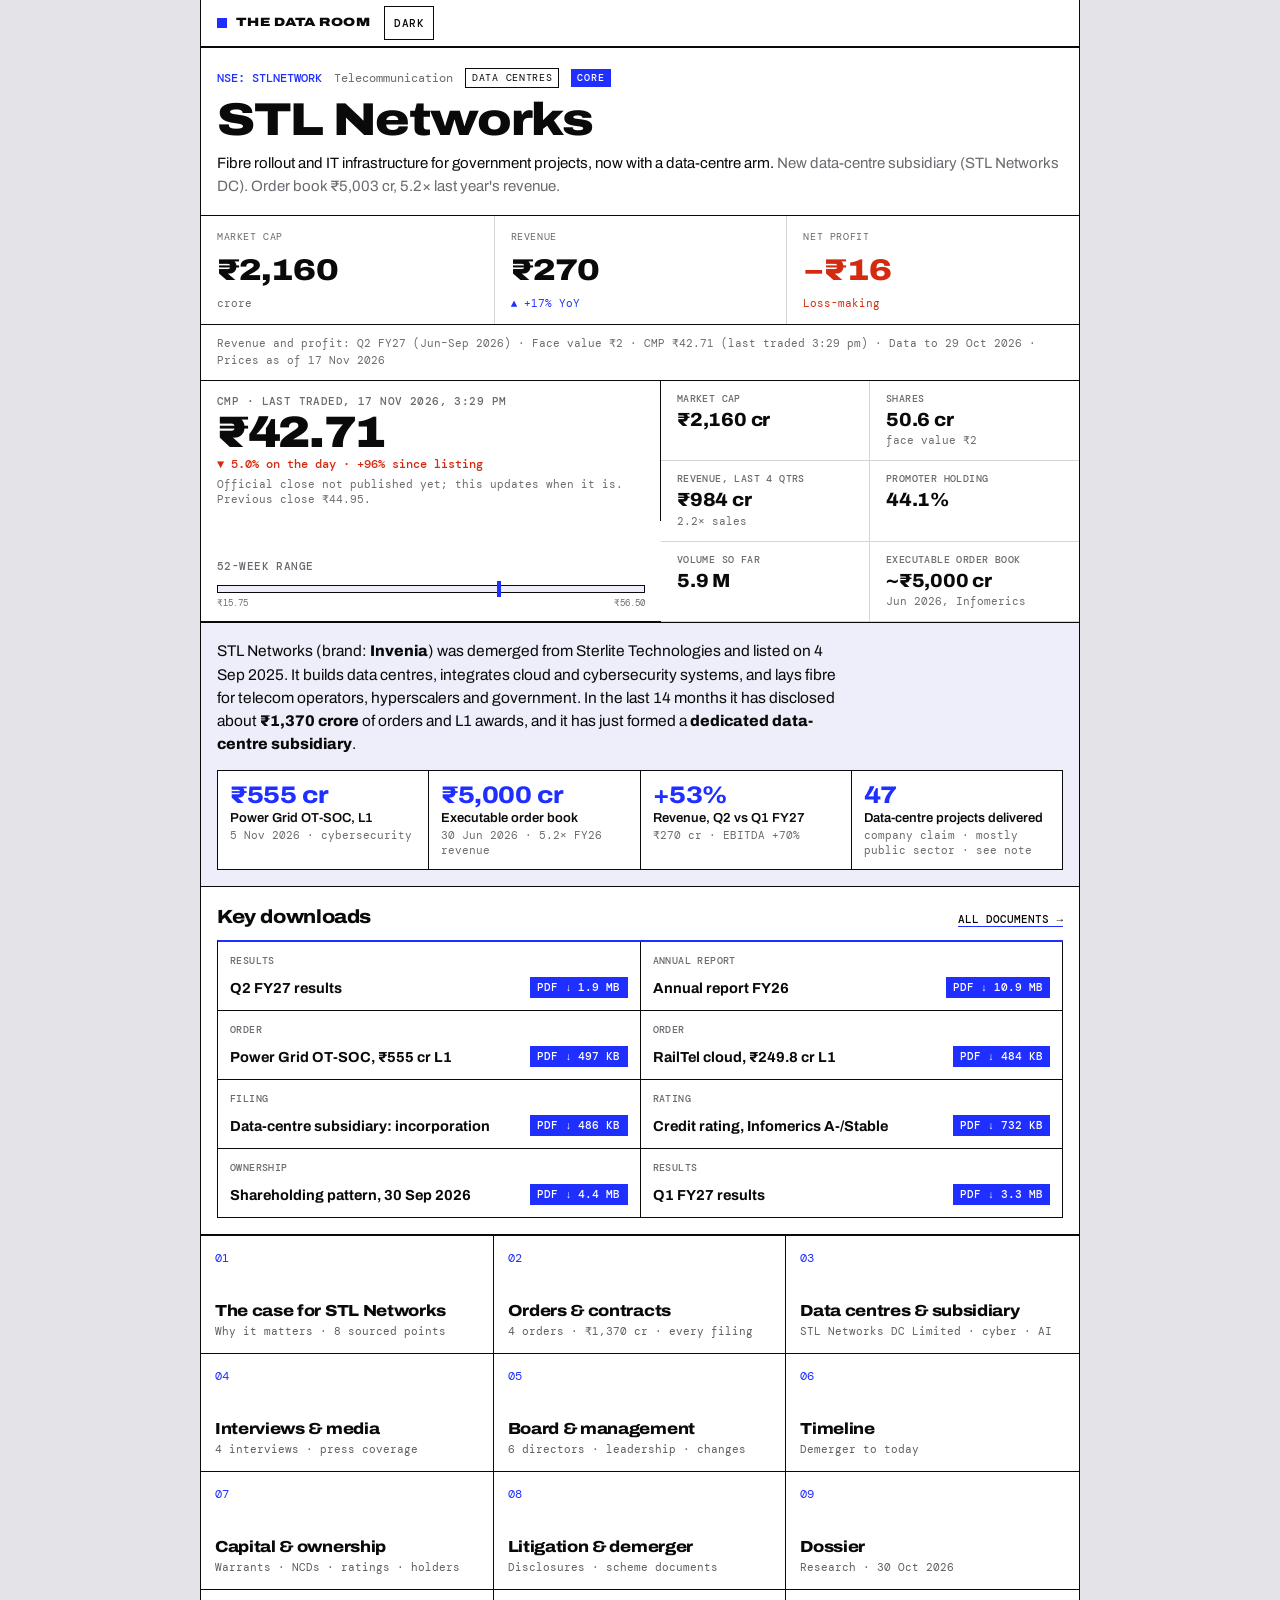
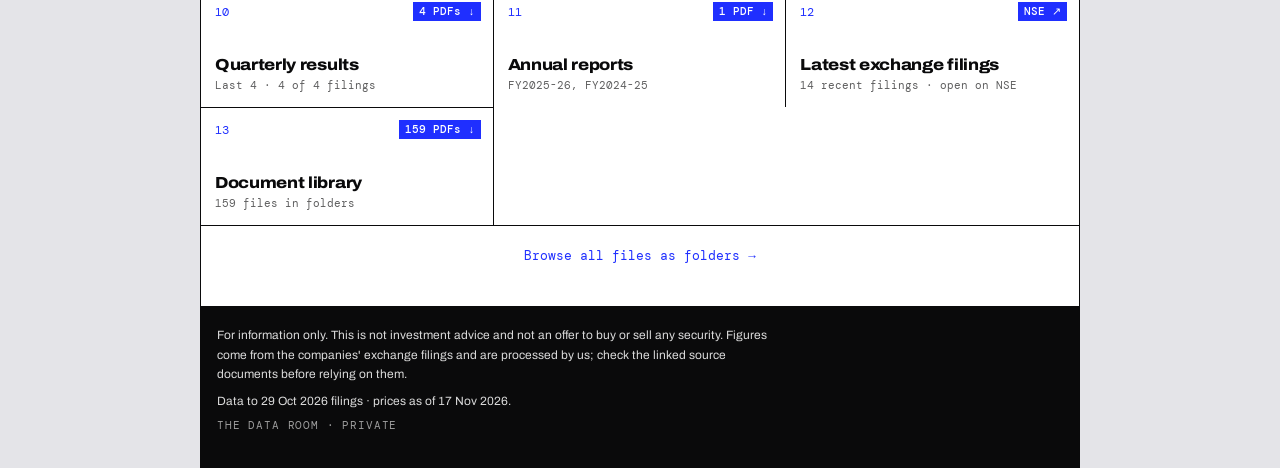
==== commit 700ebd41: "Remove search from the published room Co-Authored-By: Claude Sonnet 5.5 <noreply@anthropic.com>" ====
--- a/c/STLNETWORK/index.html
+++ b/c/STLNETWORK/index.html
@@ -5,7 +5,7 @@
 <link href="https://fonts.googleapis.com/css2?family=Archivo:wdth,wght@62..125,100..900&family=DM+Mono:wght@400;500&display=swap" rel="stylesheet">
 <link rel="stylesheet" href="../../assets/style.css?v=1794911422"></head><body data-scoped="1" data-page="company" data-root="../../">
 <svg width="0" height="0" style="position:absolute" aria-hidden="true"><defs><pattern id="hatch" width="5" height="5" patternUnits="userSpaceOnUse" patternTransform="rotate(45)"><line x1="0" y1="0" x2="0" y2="5" style="stroke:var(--ink)" stroke-width="1.6"/></pattern></defs></svg>
-<div class="col"><header class="bar"><div class="bar1"><a class="back" id="back" href="../../index.html">← Companies</a><span class="rt"><a class="brand sm" href="../../index.html"><i></i>THE DATA ROOM</a><button type="button" class="themebtn" id="theme" aria-label="Switch between light and dark">Dark</button></span></div><form class="search" action="../../index.html" method="get" role="search"><span aria-hidden="true">⌕</span><input id="q" name="q" type="search" autocomplete="off" placeholder="Ask anything about STL Networks" aria-label="Search companies or ask a question"></form></header><div id="ask" hidden></div><div class="askchips"><span>Try:</span><button type="button" data-ask="What is STL Networks DC Limited?">What is STL Networks DC Limited?</button><button type="button" data-ask="Tell me about the Power Grid ₹555 crore order">Tell me about the Power Grid ₹555 crore order</button><button type="button" data-ask="What did management say about data centres?">What did management say about data centres?</button><button type="button" data-ask="How much debt does it have?">How much debt does it have?</button><button type="button" data-ask="Who are the promoters and what are the warrants?">Who are the promoters and what are the warrants?</button><button type="button" data-ask="What are the risks?">What are the risks?</button></div><main class="co" data-sym="STLNETWORK"><section data-view="home" class=on><div class="hd"><div class="tags"><span class="tk">NSE: STLNETWORK</span><span>Telecommunication</span><span class="th">Data centres</span><span class="coretag">CORE</span></div>
+<div class="col"><header class="bar"><div class="bar1"><a class="back" id="back" href="../../index.html">← Companies</a><span class="rt"><a class="brand sm" href="../../index.html"><i></i>THE DATA ROOM</a><button type="button" class="themebtn" id="theme" aria-label="Switch between light and dark">Dark</button></span></div></header><main class="co" data-sym="STLNETWORK"><section data-view="home" class=on><div class="hd"><div class="tags"><span class="tk">NSE: STLNETWORK</span><span>Telecommunication</span><span class="th">Data centres</span><span class="coretag">CORE</span></div>
 <h1>STL Networks</h1><p class="lede">Fibre rollout and IT infrastructure for government projects, now with a data-centre arm. <span>New data-centre subsidiary (STL Networks DC). Order book ₹5,003 cr, 5.2× last year&#x27;s revenue.</span></p></div>
 <div class="kps"><div class="kpi"><span>Market cap</span><b class="">₹2,160</b><em class="">crore</em></div><div class="kpi"><span>Revenue</span><b class="">₹270</b><em class="pos">▲ +17% YoY</em></div><div class="kpi"><span>Net profit</span><b class="neg">−₹16</b><em class="neg">Loss-making</em></div></div>
 <div class="meta">Revenue and profit: Q2 FY27 (Jun–Sep 2026) · Face value ₹2 · CMP ₹42.71 (last traded 3:29 pm) · Data to 29 Oct 2026 · Prices as of 17 Nov 2026</div>
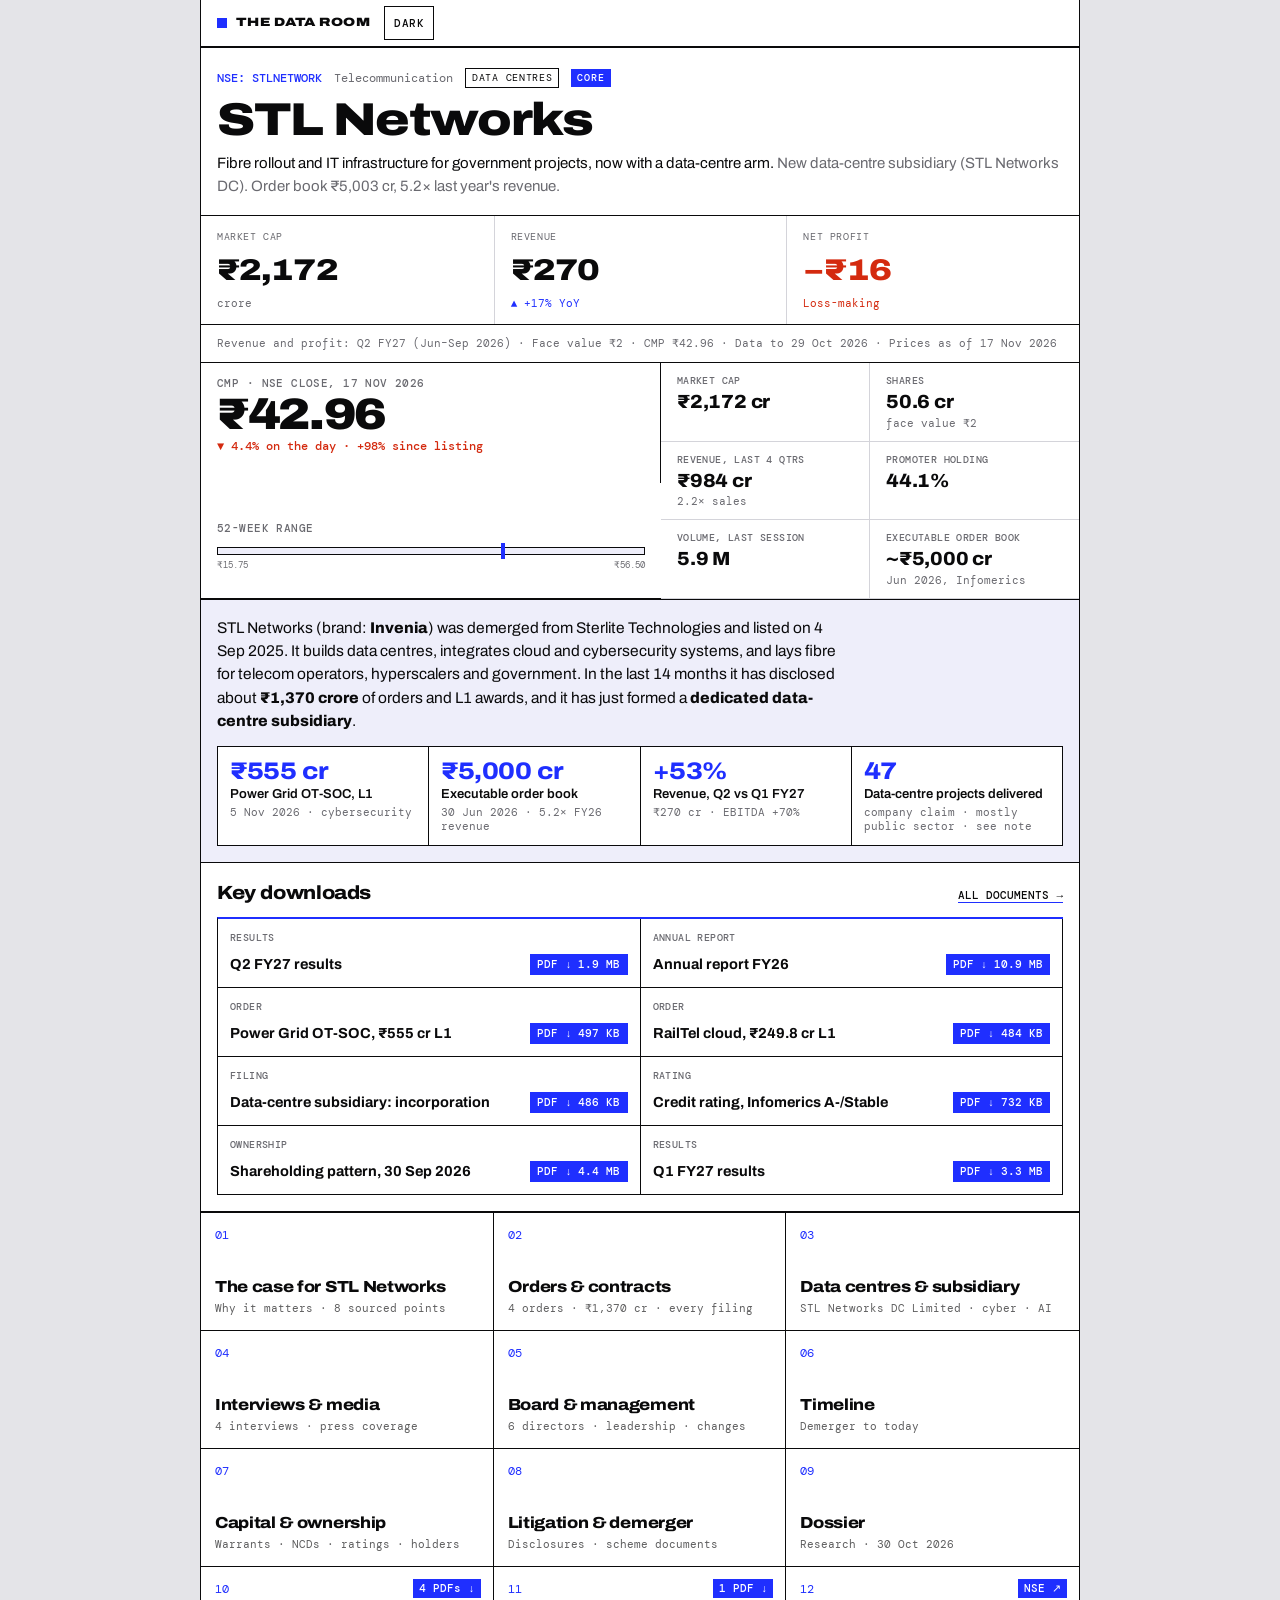
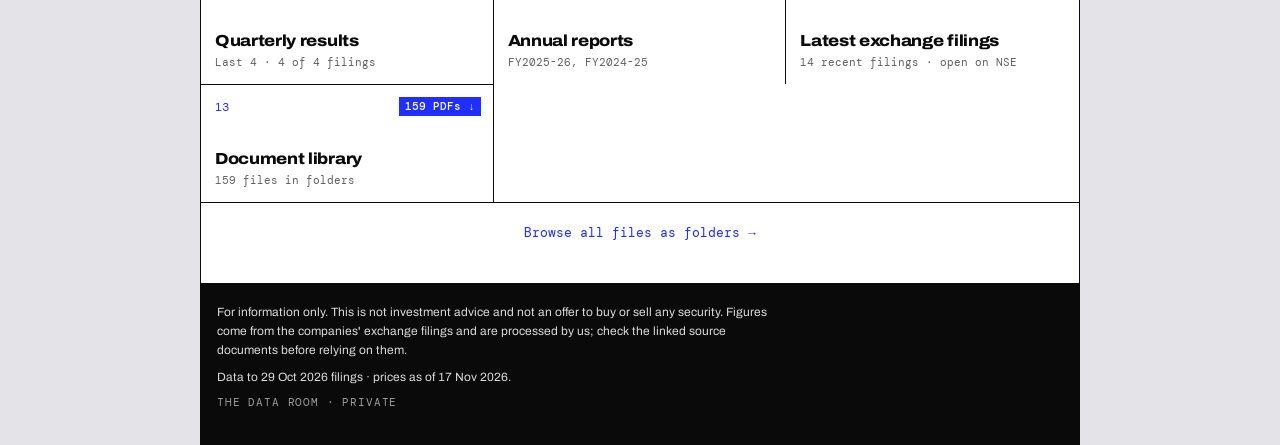
==== commit 9a7acd21: "Price: 17 Nov close 42.96 Co-Authored-By: Claude Sonnet 5.5 <noreply@anthropic.com>" ====
--- a/c/STLNETWORK/index.html
+++ b/c/STLNETWORK/index.html
@@ -3,13 +3,13 @@
 <script>document.documentElement.className="js";try{var t=localStorage.getItem("dr_theme");if(t)document.documentElement.dataset.theme=t}catch(e){}</script>
 <link rel="preconnect" href="https://fonts.googleapis.com"><link rel="preconnect" href="https://fonts.gstatic.com" crossorigin>
 <link href="https://fonts.googleapis.com/css2?family=Archivo:wdth,wght@62..125,100..900&family=DM+Mono:wght@400;500&display=swap" rel="stylesheet">
-<link rel="stylesheet" href="../../assets/style.css?v=1794911422"></head><body data-scoped="1" data-page="company" data-root="../../">
+<link rel="stylesheet" href="../../assets/style.css?v=1794911982"></head><body data-scoped="1" data-page="company" data-root="../../">
 <svg width="0" height="0" style="position:absolute" aria-hidden="true"><defs><pattern id="hatch" width="5" height="5" patternUnits="userSpaceOnUse" patternTransform="rotate(45)"><line x1="0" y1="0" x2="0" y2="5" style="stroke:var(--ink)" stroke-width="1.6"/></pattern></defs></svg>
 <div class="col"><header class="bar"><div class="bar1"><a class="back" id="back" href="../../index.html">← Companies</a><span class="rt"><a class="brand sm" href="../../index.html"><i></i>THE DATA ROOM</a><button type="button" class="themebtn" id="theme" aria-label="Switch between light and dark">Dark</button></span></div></header><main class="co" data-sym="STLNETWORK"><section data-view="home" class=on><div class="hd"><div class="tags"><span class="tk">NSE: STLNETWORK</span><span>Telecommunication</span><span class="th">Data centres</span><span class="coretag">CORE</span></div>
 <h1>STL Networks</h1><p class="lede">Fibre rollout and IT infrastructure for government projects, now with a data-centre arm. <span>New data-centre subsidiary (STL Networks DC). Order book ₹5,003 cr, 5.2× last year&#x27;s revenue.</span></p></div>
-<div class="kps"><div class="kpi"><span>Market cap</span><b class="">₹2,160</b><em class="">crore</em></div><div class="kpi"><span>Revenue</span><b class="">₹270</b><em class="pos">▲ +17% YoY</em></div><div class="kpi"><span>Net profit</span><b class="neg">−₹16</b><em class="neg">Loss-making</em></div></div>
-<div class="meta">Revenue and profit: Q2 FY27 (Jun–Sep 2026) · Face value ₹2 · CMP ₹42.71 (last traded 3:29 pm) · Data to 29 Oct 2026 · Prices as of 17 Nov 2026</div>
-<div class="mkt"><div class="px"><span>CMP · last traded, 17 Nov 2026, 3:29 pm</span><b>₹42.71</b><em class="neg">▼ 5.0% on the day · +96% since listing</em><small>Official close not published yet; this updates when it is. Previous close ₹44.95.</small></div><div class="rg"><span>52-week range</span><div class="bar"><i style="left:66%"></i></div><div class="ends"><small>₹15.75</small><small>₹56.50</small></div></div><div class="mgrid"><div class="mc2"><span>Market cap</span><b>₹2,160 cr</b></div><div class="mc2"><span>Shares</span><b>50.6 cr</b><small>face value ₹2</small></div><div class="mc2"><span>Revenue, last 4 qtrs</span><b>₹984 cr</b><small>2.2× sales</small></div><div class="mc2"><span>Promoter holding</span><b>44.1%</b></div><div class="mc2"><span>Volume so far</span><b>5.9 M</b></div><div class="mc2"><span>Executable order book</span><b>~₹5,000 cr</b><small>Jun 2026, Infomerics</small></div></div></div><div class="hero x"><p>STL Networks (brand: <b>Invenia</b>) was demerged from Sterlite Technologies and listed on 4 Sep 2025. It builds data centres, integrates cloud and cybersecurity systems, and lays fibre for telecom operators, hyperscalers and government. In the last 14 months it has disclosed about <b>₹1,370 crore</b> of orders and L1 awards, and it has just formed a <b>dedicated data-centre subsidiary</b>.</p><div class="xstats"><a class="xs" href="#orders" data-go="orders"><b>₹555 cr</b><span>Power Grid OT-SOC, L1</span><small>5 Nov 2026 · cybersecurity</small></a><a class="xs" href="#story" data-go="story"><b>₹5,000 cr</b><span>Executable order book</span><small>30 Jun 2026 · 5.2× FY26 revenue</small></a><a class="xs" href="#results" data-go="results"><b>+53%</b><span>Revenue, Q2 vs Q1 FY27</span><small>₹270 cr · EBITDA +70%</small></a><a class="xs" href="#datacentres" data-go="datacentres"><b>47</b><span>Data-centre projects delivered</span><small>company claim · mostly public sector · see note</small></a></div></div><div class="dlsec"><div class="dlhead"><h3>Key downloads</h3><a href="#files" data-go="files">All documents →</a></div><div class="dlgrid"><a class="dlb" href="../../files/STLNETWORK/02-Quarterly-Results/2026-09-30_Q2-FY27_Results.pdf" target="_blank" rel="noopener"><span class="dk">Results</span><b>Q2 FY27 results</b><em>PDF ↓ 1.9 MB</em></a><a class="dlb" href="../../files/STLNETWORK/03-Annual-Report/Annual-Report_FY2025-26.pdf" target="_blank" rel="noopener"><span class="dk">Annual report</span><b>Annual report FY26</b><em>PDF ↓ 10.9 MB</em></a><a class="dlb" href="../../files/STLNETWORK/05-Orders-and-Press-Releases/STL_Networks_L1_Power_Grid_OT-SOC_Nov_5_2026.pdf" target="_blank" rel="noopener"><span class="dk">Order</span><b>Power Grid OT-SOC, ₹555 cr L1</b><em>PDF ↓ 497 KB</em></a><a class="dlb" href="../../files/STLNETWORK/05-Orders-and-Press-Releases/STL_Networks_Limited_emerges_as_Lowest_Bidder_L1_from_Railtel_Corporation_of_India_Limit.pdf" target="_blank" rel="noopener"><span class="dk">Order</span><b>RailTel cloud, ₹249.8 cr L1</b><em>PDF ↓ 484 KB</em></a><a class="dlb" href="../../files/STLNETWORK/06-Data-Centre-Subsidiary/Incorporation_of_Wholly_Owned_Subsidiary_-_October_10_2026.pdf" target="_blank" rel="noopener"><span class="dk">Filing</span><b>Data-centre subsidiary: incorporation</b><em>PDF ↓ 486 KB</em></a><a class="dlb" href="../../files/STLNETWORK/08-Capital-Debt-Ratings/Credit_Rating-_September_25_2026.pdf" target="_blank" rel="noopener"><span class="dk">Rating</span><b>Credit rating, Infomerics A-/Stable</b><em>PDF ↓ 732 KB</em></a><a class="dlb" href="../../files/STLNETWORK/07-Financials-Shareholding/Shareholding_Pattern_September_30_2026.pdf" target="_blank" rel="noopener"><span class="dk">Ownership</span><b>Shareholding pattern, 30 Sep 2026</b><em>PDF ↓ 4.4 MB</em></a><a class="dlb" href="../../files/STLNETWORK/02-Quarterly-Results/2026-06-30_Q1-FY27_Results.pdf" target="_blank" rel="noopener"><span class="dk">Results</span><b>Q1 FY27 results</b><em>PDF ↓ 3.3 MB</em></a></div></div><div class="tiles x3"><a class="tile " href="#story" data-go="story"><i>01</i><span class="tt"><b>The case for STL Networks</b><small>Why it matters · 8 sourced points</small></span><em></em></a><a class="tile " href="#orders" data-go="orders"><i>02</i><span class="tt"><b>Orders & contracts</b><small>4 orders · ₹1,370 cr · every filing</small></span><em></em></a><a class="tile " href="#datacentres" data-go="datacentres"><i>03</i><span class="tt"><b>Data centres & subsidiary</b><small>STL Networks DC Limited · cyber · AI</small></span><em></em></a><a class="tile " href="#media" data-go="media"><i>04</i><span class="tt"><b>Interviews & media</b><small>4 interviews · press coverage</small></span><em></em></a><a class="tile " href="#people" data-go="people"><i>05</i><span class="tt"><b>Board & management</b><small>6 directors · leadership · changes</small></span><em></em></a><a class="tile " href="#timeline" data-go="timeline"><i>06</i><span class="tt"><b>Timeline</b><small>Demerger to today</small></span><em></em></a><a class="tile " href="#capital" data-go="capital"><i>07</i><span class="tt"><b>Capital & ownership</b><small>Warrants · NCDs · ratings · holders</small></span><em></em></a><a class="tile " href="#legal" data-go="legal"><i>08</i><span class="tt"><b>Litigation & demerger</b><small>Disclosures · scheme documents</small></span><em></em></a><a class="tile " href="#dossier" data-go="dossier"><i>09</i><span class="tt"><b>Dossier</b><small>Research · 30 Oct 2026</small></span><em></em></a><a class="tile " href="#results" data-go="results"><i>10</i><span class="tt"><b>Quarterly results</b><small>Last 4 · 4 of 4 filings</small></span><em>4 PDFs ↓</em></a><a class="tile " href="#annual" data-go="annual"><i>11</i><span class="tt"><b>Annual reports</b><small>FY2025-26, FY2024-25</small></span><em>1 PDF ↓</em></a><a class="tile " href="#filings" data-go="filings"><i>12</i><span class="tt"><b>Latest exchange filings</b><small>14 recent filings · open on NSE</small></span><em>NSE ↗</em></a><a class="tile " href="#files" data-go="files"><i>13</i><span class="tt"><b>Document library</b><small>159 files in folders</small></span><em>159 PDFs ↓</em></a></div>
+<div class="kps"><div class="kpi"><span>Market cap</span><b class="">₹2,172</b><em class="">crore</em></div><div class="kpi"><span>Revenue</span><b class="">₹270</b><em class="pos">▲ +17% YoY</em></div><div class="kpi"><span>Net profit</span><b class="neg">−₹16</b><em class="neg">Loss-making</em></div></div>
+<div class="meta">Revenue and profit: Q2 FY27 (Jun–Sep 2026) · Face value ₹2 · CMP ₹42.96 · Data to 29 Oct 2026 · Prices as of 17 Nov 2026</div>
+<div class="mkt"><div class="px"><span>CMP · NSE close, 17 Nov 2026</span><b>₹42.96</b><em class="neg">▼ 4.4% on the day · +98% since listing</em></div><div class="rg"><span>52-week range</span><div class="bar"><i style="left:67%"></i></div><div class="ends"><small>₹15.75</small><small>₹56.50</small></div></div><div class="mgrid"><div class="mc2"><span>Market cap</span><b>₹2,172 cr</b></div><div class="mc2"><span>Shares</span><b>50.6 cr</b><small>face value ₹2</small></div><div class="mc2"><span>Revenue, last 4 qtrs</span><b>₹984 cr</b><small>2.2× sales</small></div><div class="mc2"><span>Promoter holding</span><b>44.1%</b></div><div class="mc2"><span>Volume, last session</span><b>5.9 M</b></div><div class="mc2"><span>Executable order book</span><b>~₹5,000 cr</b><small>Jun 2026, Infomerics</small></div></div></div><div class="hero x"><p>STL Networks (brand: <b>Invenia</b>) was demerged from Sterlite Technologies and listed on 4 Sep 2025. It builds data centres, integrates cloud and cybersecurity systems, and lays fibre for telecom operators, hyperscalers and government. In the last 14 months it has disclosed about <b>₹1,370 crore</b> of orders and L1 awards, and it has just formed a <b>dedicated data-centre subsidiary</b>.</p><div class="xstats"><a class="xs" href="#orders" data-go="orders"><b>₹555 cr</b><span>Power Grid OT-SOC, L1</span><small>5 Nov 2026 · cybersecurity</small></a><a class="xs" href="#story" data-go="story"><b>₹5,000 cr</b><span>Executable order book</span><small>30 Jun 2026 · 5.2× FY26 revenue</small></a><a class="xs" href="#results" data-go="results"><b>+53%</b><span>Revenue, Q2 vs Q1 FY27</span><small>₹270 cr · EBITDA +70%</small></a><a class="xs" href="#datacentres" data-go="datacentres"><b>47</b><span>Data-centre projects delivered</span><small>company claim · mostly public sector · see note</small></a></div></div><div class="dlsec"><div class="dlhead"><h3>Key downloads</h3><a href="#files" data-go="files">All documents →</a></div><div class="dlgrid"><a class="dlb" href="../../files/STLNETWORK/02-Quarterly-Results/2026-09-30_Q2-FY27_Results.pdf" target="_blank" rel="noopener"><span class="dk">Results</span><b>Q2 FY27 results</b><em>PDF ↓ 1.9 MB</em></a><a class="dlb" href="../../files/STLNETWORK/03-Annual-Report/Annual-Report_FY2025-26.pdf" target="_blank" rel="noopener"><span class="dk">Annual report</span><b>Annual report FY26</b><em>PDF ↓ 10.9 MB</em></a><a class="dlb" href="../../files/STLNETWORK/05-Orders-and-Press-Releases/STL_Networks_L1_Power_Grid_OT-SOC_Nov_5_2026.pdf" target="_blank" rel="noopener"><span class="dk">Order</span><b>Power Grid OT-SOC, ₹555 cr L1</b><em>PDF ↓ 497 KB</em></a><a class="dlb" href="../../files/STLNETWORK/05-Orders-and-Press-Releases/STL_Networks_Limited_emerges_as_Lowest_Bidder_L1_from_Railtel_Corporation_of_India_Limit.pdf" target="_blank" rel="noopener"><span class="dk">Order</span><b>RailTel cloud, ₹249.8 cr L1</b><em>PDF ↓ 484 KB</em></a><a class="dlb" href="../../files/STLNETWORK/06-Data-Centre-Subsidiary/Incorporation_of_Wholly_Owned_Subsidiary_-_October_10_2026.pdf" target="_blank" rel="noopener"><span class="dk">Filing</span><b>Data-centre subsidiary: incorporation</b><em>PDF ↓ 486 KB</em></a><a class="dlb" href="../../files/STLNETWORK/08-Capital-Debt-Ratings/Credit_Rating-_September_25_2026.pdf" target="_blank" rel="noopener"><span class="dk">Rating</span><b>Credit rating, Infomerics A-/Stable</b><em>PDF ↓ 732 KB</em></a><a class="dlb" href="../../files/STLNETWORK/07-Financials-Shareholding/Shareholding_Pattern_September_30_2026.pdf" target="_blank" rel="noopener"><span class="dk">Ownership</span><b>Shareholding pattern, 30 Sep 2026</b><em>PDF ↓ 4.4 MB</em></a><a class="dlb" href="../../files/STLNETWORK/02-Quarterly-Results/2026-06-30_Q1-FY27_Results.pdf" target="_blank" rel="noopener"><span class="dk">Results</span><b>Q1 FY27 results</b><em>PDF ↓ 3.3 MB</em></a></div></div><div class="tiles x3"><a class="tile " href="#story" data-go="story"><i>01</i><span class="tt"><b>The case for STL Networks</b><small>Why it matters · 8 sourced points</small></span><em></em></a><a class="tile " href="#orders" data-go="orders"><i>02</i><span class="tt"><b>Orders & contracts</b><small>4 orders · ₹1,370 cr · every filing</small></span><em></em></a><a class="tile " href="#datacentres" data-go="datacentres"><i>03</i><span class="tt"><b>Data centres & subsidiary</b><small>STL Networks DC Limited · cyber · AI</small></span><em></em></a><a class="tile " href="#media" data-go="media"><i>04</i><span class="tt"><b>Interviews & media</b><small>4 interviews · press coverage</small></span><em></em></a><a class="tile " href="#people" data-go="people"><i>05</i><span class="tt"><b>Board & management</b><small>6 directors · leadership · changes</small></span><em></em></a><a class="tile " href="#timeline" data-go="timeline"><i>06</i><span class="tt"><b>Timeline</b><small>Demerger to today</small></span><em></em></a><a class="tile " href="#capital" data-go="capital"><i>07</i><span class="tt"><b>Capital & ownership</b><small>Warrants · NCDs · ratings · holders</small></span><em></em></a><a class="tile " href="#legal" data-go="legal"><i>08</i><span class="tt"><b>Litigation & demerger</b><small>Disclosures · scheme documents</small></span><em></em></a><a class="tile " href="#dossier" data-go="dossier"><i>09</i><span class="tt"><b>Dossier</b><small>Research · 30 Oct 2026</small></span><em></em></a><a class="tile " href="#results" data-go="results"><i>10</i><span class="tt"><b>Quarterly results</b><small>Last 4 · 4 of 4 filings</small></span><em>4 PDFs ↓</em></a><a class="tile " href="#annual" data-go="annual"><i>11</i><span class="tt"><b>Annual reports</b><small>FY2025-26, FY2024-25</small></span><em>1 PDF ↓</em></a><a class="tile " href="#filings" data-go="filings"><i>12</i><span class="tt"><b>Latest exchange filings</b><small>14 recent filings · open on NSE</small></span><em>NSE ↗</em></a><a class="tile " href="#files" data-go="files"><i>13</i><span class="tt"><b>Document library</b><small>159 files in folders</small></span><em>159 PDFs ↓</em></a></div>
 <div class="zipbox"><a class="alt" href="#files" data-go="files">Browse all files as folders →</a></div></section><section data-view="story"><div class="vh"><div><h2>Investment highlights</h2><small>What is working, with the document behind each point</small></div></div><div class="blk xt"><p>STL Networks is repositioning from a government, project-led fibre contractor into a <b>data-centre, systems-integration and managed-services</b> business for hyperscalers, telecom operators, public-sector bodies and enterprises. Management calls data centres the primary growth engine, systems integration the margin engine and connectivity the cash-generating base (annual report FY26, pp. 70–74).</p></div><div class="blk"><div class="xstats"><div class="xs"><b>₹1,370 cr</b><span>orders and L1 awards disclosed</span><small>Sep 2025 to Nov 2026, four orders</small></div><div class="xs"><b>~₹5,000 cr</b><span>executable order book</span><small>30 Jun 2026 (Infomerics)</small></div><div class="xs"><b>86%</b><span>of that book is government / PSU</span><small>Infomerics, Sep 2026</small></div><div class="xs"><b>₹270 cr</b><span>Q2 FY27 revenue</span><small>+53% QoQ, +17% YoY</small></div><div class="xs"><b>₹16.1 cr</b><span>Q2 FY27 EBITDA</span><small>+70% QoQ, margin 5.9%</small></div><div class="xs"><b>₹108 cr</b><span>promoter warrants</span><small>₹24 each, allotted 20 Jun 2026</small></div></div></div><div class="case blue"><h3>The case for</h3><div class="xp blue"><i>1</i><div><b>A dedicated data-centre subsidiary, and the team to run it</b><p><b>STL Networks DC Limited</b> was incorporated on 10 Oct 2026 as a wholly owned subsidiary to establish, acquire, own, operate, manage and market data-centre and telecom infrastructure, and to hold the Department of Telecommunications licences needed to sell connectivity. Management says the aim is a dedicated platform for hyperscalers, data-centre operators and enterprises, with ownership of delivery across the infrastructure and connectivity lifecycle. A new data-centre bench came with it: a COO (2 Jul), a Head of Design &amp; Operations for data centres with 200 MW+ delivered and a Chief Sales &amp; Marketing Officer (both 15–16 Oct).</p><span class="srcs"><a class="src" href="../../files/STLNETWORK/06-Data-Centre-Subsidiary/Proposed_Incorporation_of_a_Wholly_Owned_Subsidiary-_September_11_2026.pdf" target="_blank" rel="noopener">Proposed subsidiary filing, 11 Sep 2026</a><a class="src" href="../../files/STLNETWORK/06-Data-Centre-Subsidiary/Announcement_under_Regulation_30_of_SEBI_Listing_Regulations_in_relation_to_Wholly_Owned_S.pdf" target="_blank" rel="noopener">Subsidiary filing, 15 Sep 2026</a><a class="src" href="../../files/STLNETWORK/06-Data-Centre-Subsidiary/Incorporation_of_Wholly_Owned_Subsidiary_-_October_10_2026.pdf" target="_blank" rel="noopener">Incorporation filing, 10 Oct 2026</a><a class="src" href="../../files/STLNETWORK/06-Data-Centre-Subsidiary/Appointment_of_Senior_Management_Personnel-_July_2_2026.pdf" target="_blank" rel="noopener">COO filing, 2 Jul 2026</a><a class="src" href="../../files/STLNETWORK/06-Data-Centre-Subsidiary/Appointment_of_Senior_Management_Personnel_-_October_16_2026.pdf" target="_blank" rel="noopener">Patel and Barjatiya filing, 16 Oct 2026</a><a class="src" href="https://www.voicendata.com/data-centre/stl-networks-revenue-rises-53-as-data-centre-business-expands-12767428" target="_blank" rel="noopener">Q2 FY27 press coverage, Voice&amp;Data</a></span></div></div><div class="xp blue"><i>2</i><div><b>The largest orders in the company&#x27;s short history are landing in cybersecurity and cloud</b><p><b>₹555 crore</b> (L1) from Power Grid for a centralised Security Operations Centre covering the OT assets of its substations, <b>₹249.8 crore</b> (L1) from RailTel for a private cloud across its data-centre and disaster-recovery sites, <b>₹206.5 crore</b> purchase order from NIC Services for the National Knowledge Network, and <b>₹359 crore</b> from PowerGrid Teleservices for a Tier III data centre at Manesar plus a disaster-recovery site. See the orders table.</p><span class="srcs"><a class="src" href="../../files/STLNETWORK/05-Orders-and-Press-Releases/STL_Networks_L1_Power_Grid_OT-SOC_Nov_5_2026.pdf" target="_blank" rel="noopener">Power Grid L1 filing, 5 Nov 2026</a><a class="src" href="../../files/STLNETWORK/05-Orders-and-Press-Releases/STL_Networks_Limited_emerges_as_Lowest_Bidder_L1_from_Railtel_Corporation_of_India_Limit.pdf" target="_blank" rel="noopener">RailTel L1 filing, 29 Sep 2026</a><a class="src" href="../../files/STLNETWORK/05-Orders-and-Press-Releases/Purchase_Order_received_from_National_Informatics_Centre_Services_Incorporated_Februray_10.pdf" target="_blank" rel="noopener">NIC purchase order filing, 10 Feb 2026</a><a class="src" href="../../files/STLNETWORK/05-Orders-and-Press-Releases/Invenia_-_STL_Networks_Limited_secures_INR_359_Crore_Data_Center_Infrastructure_Contract_f.pdf" target="_blank" rel="noopener">PowerTel press release, 15 Sep 2025</a></span></div></div><div class="xp blue"><i>3</i><div><b>Revenue visibility: about five years of revenue in the order book</b><p>Infomerics puts the executable order book at about <b>₹5,000 crore on 30 Jun 2026</b>, 5.22× FY26 operating income, with about <b>86% from central and state government entities and PSUs</b>. That was before the RailTel (₹249.8 crore) and Power Grid (₹555 crore) awards.</p><span class="srcs"><a class="src" href="../../files/STLNETWORK/08-Capital-Debt-Ratings/Credit_Rating-_September_25_2026.pdf" target="_blank" rel="noopener">Infomerics rating, 25 Sep 2026</a></span></div></div><div class="xp blue"><i>4</i><div><b>The quarterly trend turned in Q2 FY27</b><p>Revenue <b>₹270.11 crore</b>, up 53% on Q1 and 17% on a year ago. EBITDA <b>₹16.06 crore</b>, up 70% on Q1 and 112% on a year ago, margin 5.9% against 3.3%. The consolidated loss narrowed to ₹16.1 crore (Q1: ₹21.9 crore). On a standalone basis the company made a <b>profit of ₹5.1 crore</b> against a loss of ₹12.3 crore in Q1.</p><span class="srcs"><a class="src" href="../../files/STLNETWORK/02-Quarterly-Results/2026-09-30_Q2-FY27_Results.pdf" target="_blank" rel="noopener">Q2 FY27 results (29 Oct 2026)</a><a class="src" href="https://tele.net.in/press-release/invenia-stl-networks-reports-financial-results-for-q2-fy27-12767925" target="_blank" rel="noopener">tele.net, 30 Oct 2026</a></span></div></div><div class="xp blue"><i>5</i><div><b>The promoter is putting money in</b><p>Twin Star Overseas Limited, a promoter entity, was allotted <b>4.5 crore warrants at ₹24</b> (up to ₹108 crore). 25% (₹27 crore) was paid on allotment on 20 Jun 2026 and the remaining ₹81 crore is due when the warrants are exercised, within 18 months. Infomerics counts the warrant proceeds in its liquidity assessment.</p><span class="srcs"><a class="src" href="../../files/STLNETWORK/08-Capital-Debt-Ratings/Issue_of_Convertible_Warrants_on_a_Preferential_Basis-_April_18_2026.pdf" target="_blank" rel="noopener">Warrants approval, 18 Apr 2026</a><a class="src" href="../../files/STLNETWORK/08-Capital-Debt-Ratings/Allotment_of_Warrants_to_Promoter_of_the_Company_on_a_Preferential_Basis_by_way_of_Private.pdf" target="_blank" rel="noopener">Warrants allotment, 20 Jun 2026</a><a class="src" href="../../files/STLNETWORK/08-Capital-Debt-Ratings/Credit_Rating-_September_25_2026.pdf" target="_blank" rel="noopener">Infomerics rating, 25 Sep 2026</a></span></div></div><div class="xp blue"><i>6</i><div><b>A broad, working capability base in data centres, fibre and security</b><p>In its FY26 annual report the company says it has <b>established over 47 data centres</b> (projects it built or supported for clients, mostly public sector and defence; see the note on the Data centres page), <b>1.32 lakh route-km of optical fibre</b> deployed, 45,000 infrastructure sites operationalised, 3 lakh home passes, 4.5 lakh managed devices and CMMI Level 5 certification. These are company figures. Infomerics cites more than 135,000 km of fibre.</p><span class="srcs"><a class="src" href="../../files/STLNETWORK/03-Annual-Report/Annual-Report_FY2025-26.pdf" target="_blank" rel="noopener">Annual report FY26</a><a class="src" href="../../files/STLNETWORK/08-Capital-Debt-Ratings/Credit_Rating-_September_25_2026.pdf" target="_blank" rel="noopener">Infomerics rating, 25 Sep 2026</a></span></div></div><div class="xp blue"><i>7</i><div><b>Investment-grade credit ratings from two agencies</b><p><b>IVR A-/Stable</b> from Infomerics (₹250 crore of bank facilities, 25 Sep 2026) and <b>IND A-/Stable</b> from India Ratings (proposed NCDs and bank loans, 17 Nov 2025). The company allotted ₹150 crore of NCDs on 2 Dec 2025 (Infomerics records ₹250 crore of NCDs raised in FY26).</p><span class="srcs"><a class="src" href="../../files/STLNETWORK/08-Capital-Debt-Ratings/Credit_Rating-_September_25_2026.pdf" target="_blank" rel="noopener">Infomerics rating, 25 Sep 2026</a><a class="src" href="../../files/STLNETWORK/08-Capital-Debt-Ratings/Credit_Rating_November_17_2025.pdf" target="_blank" rel="noopener">India Ratings, 17 Nov 2025</a><a class="src" href="../../files/STLNETWORK/08-Capital-Debt-Ratings/Allotment_of_Non-Convertible_Debentures_December_02_2025.pdf" target="_blank" rel="noopener">NCD allotment, 2 Dec 2025</a></span></div></div><div class="xp blue"><i>8</i><div><b>Counterparties are strong: Power Grid, RailTel, NIC, BSNL, BharatNet, Airtel</b><p>Infomerics lists Airtel, RailTel, Power Grid, BSNL, BharatNet and state digital-infrastructure programmes as the customer base and notes that several have strong credit profiles, which supports eventual collection of receivables.</p><span class="srcs"><a class="src" href="../../files/STLNETWORK/08-Capital-Debt-Ratings/Credit_Rating-_September_25_2026.pdf" target="_blank" rel="noopener">Infomerics rating, 25 Sep 2026</a></span></div></div></div><div class="case red"><h3>What the numbers also show</h3><div class="xp red"><i>·</i><div><b>FY26 was a loss-making year and the turnaround is early</b><p>FY26 consolidated revenue was ₹958.96 crore (₹1,179.72 crore in FY25), EBITDA ₹47.85 crore and the loss attributable to owners ₹99.11 crore. Infomerics points to weak profitability, interest cover of 0.46×, receivables of ₹990.6 crore, a 325-day collection period and operating cash outflow of ₹111.4 crore in FY26. It names collection of receivables and the promoter warrant proceeds as the near-term monitorables.</p><span class="srcs"><a class="src" href="../../files/STLNETWORK/03-Annual-Report/Annual-Report_FY2025-26.pdf" target="_blank" rel="noopener">Annual report FY26</a><a class="src" href="../../files/STLNETWORK/08-Capital-Debt-Ratings/Credit_Rating-_September_25_2026.pdf" target="_blank" rel="noopener">Infomerics rating, 25 Sep 2026</a></span></div></div><div class="xp red"><i>·</i><div><b>The newest awards are L1 positions, not signed contracts</b><p>The Power Grid (₹555 crore) and RailTel (₹249.8 crore) disclosures say the company has emerged as the lowest bidder. Final awards, contract terms and timing are not yet disclosed. The data-centre subsidiary has ₹1 lakh of paid-up capital and no disclosed capex, capacity or site plan.</p><span class="srcs"><a class="src" href="../../files/STLNETWORK/05-Orders-and-Press-Releases/STL_Networks_L1_Power_Grid_OT-SOC_Nov_5_2026.pdf" target="_blank" rel="noopener">Power Grid L1 filing, 5 Nov 2026</a><a class="src" href="../../files/STLNETWORK/05-Orders-and-Press-Releases/STL_Networks_Limited_emerges_as_Lowest_Bidder_L1_from_Railtel_Corporation_of_India_Limit.pdf" target="_blank" rel="noopener">RailTel L1 filing, 29 Sep 2026</a><a class="src" href="../../files/STLNETWORK/06-Data-Centre-Subsidiary/Announcement_under_Regulation_30_of_SEBI_Listing_Regulations_in_relation_to_Wholly_Owned_S.pdf" target="_blank" rel="noopener">Subsidiary filing, 15 Sep 2026</a></span></div></div><div class="xp red"><i>·</i><div><b>Leadership is in transition</b><p>The CEO resigned on 10 Jun 2026 and an interim CEO took over on 11 Jun for one year. The company secretary, head of legal and head of marketing also left between Jul and Sep 2026.</p><span class="srcs"><a class="src" href="../../files/STLNETWORK/10-Governance-Corporate-Actions/Outcome_of_Board_Meeting-_June_10_2026.pdf" target="_blank" rel="noopener">Board outcome, 10 Jun 2026</a></span></div></div></div><p class="note pad">Company claims are labelled as such. Everything is drawn from the company&#x27;s exchange filings, its annual report, rating-agency reports and named press coverage; nothing here is a forecast or a recommendation.</p></section><section data-view="orders"><div class="vh"><div><h2>Orders and contracts</h2><small>Orders disclosed to the stock exchanges, newest first</small></div></div><div class="blk"><div class="xstats"><div class="xs"><b>₹1,370 cr</b><span>four distinct orders</span><small>555 + 249.8 + 206.49 + 359</small></div><div class="xs"><b>₹804.8 cr</b><span>L1 awards (Power Grid, RailTel)</span><small>lowest bidder, final award pending</small></div><div class="xs"><b>₹565.5 cr</b><span>purchase order / contract</span><small>NIC Services, PowerTel</small></div></div></div><div class="blk"><h3>Orders disclosed by the company</h3><div class="xtwrap"><table class="xtable"><thead><tr><th class="">Date</th><th class="">Customer</th><th class="">What</th><th class="num">₹ crore</th><th class="">Status</th><th class="">Terms</th><th class="">Source</th></tr></thead><tbody><tr><td>5 Nov 2026</td><td>Power Grid Corporation of India</td><td>Package for implementation of a <b>Centralized Security Operations Centre for OT assets of substations (OT-SOC)</b>. Cybersecurity for the power grid.</td><td class="num">555</td><td><b>L1 bidder</b> (lowest). Final award not yet disclosed</td><td>Bid spec CC/NT/W-MISC/DOM/A02/26/00023, RFx 5002005016 dated 5 Jan 2026. Incl. taxes</td><td class=""><a class="ilink" href="../../files/STLNETWORK/05-Orders-and-Press-Releases/STL_Networks_L1_Power_Grid_OT-SOC_Nov_5_2026.pdf" target="_blank" rel="noopener">Exchange filing ↗</a></td></tr><tr><td>29 Sep 2026</td><td>RailTel Corporation of India</td><td>Design, supply, installation, testing, commissioning, integration, migration and deployment of <b>cloud infrastructure at RailTel&#x27;s data centre and disaster-recovery site</b>. Multi-tenant private cloud (Gurugram and Secunderabad, per the company&#x27;s press release).</td><td class="num">249.8</td><td><b>L1 bidder</b> (lowest). Final award not yet disclosed</td><td>Tender RAILTEL/TENDER/OT/CO/ITP/2026-27/DC-DR Infra/018 dated 25 Jun 2026. Incl. taxes. Press release: commissioning within 180 days, 5-year warranty</td><td class=""><a class="ilink" href="../../files/STLNETWORK/05-Orders-and-Press-Releases/STL_Networks_Limited_emerges_as_Lowest_Bidder_L1_from_Railtel_Corporation_of_India_Limit.pdf" target="_blank" rel="noopener">Exchange filing ↗</a></td></tr><tr><td>10 Feb 2026</td><td>National Informatics Centre Services Inc. (NKN)</td><td>Procurement of <b>network equipment through the National Knowledge Network</b>.</td><td class="num">206.49</td><td><b>Purchase order</b> received</td><td>GeM contract GEMC-511687786594913. 12-week implementation, 5-year warranty and AMC. Incl. taxes</td><td class=""><a class="ilink" href="../../files/STLNETWORK/05-Orders-and-Press-Releases/Purchase_Order_received_from_National_Informatics_Centre_Services_Incorporated_Februray_10.pdf" target="_blank" rel="noopener">Exchange filing ↗</a></td></tr><tr><td>3 Feb 2026</td><td>National Informatics Centre Services Inc. (NKN)</td><td>Same order, at the L1 / letter-of-intent stage. <b>₹175 crore excluding taxes</b>, which is the ₹206.49 crore above including taxes. Not counted twice.</td><td class="num">175</td><td>L1 bidder, letter of intent</td><td>GeM bid GEM/2025/B/6918691</td><td class=""><a class="ilink" href="../../files/STLNETWORK/05-Orders-and-Press-Releases/STL_Networks_Limited_emerges_as_Lowest_Bidder_L1_Bidder_from_National_Informatics_Centre.pdf" target="_blank" rel="noopener">Exchange filing ↗</a></td></tr><tr><td>15 Sep 2025</td><td>PowerGrid Teleservices (a Power Grid subsidiary)</td><td>Design, build, commission and maintain the IT and cloud infrastructure of a <b>greenfield Tier III data centre at Manesar</b>, a <b>disaster-recovery data centre</b>, IaaS and DR services, and long-term operations and maintenance.</td><td class="num">359</td><td><b>Contract</b> won (company press release)</td><td>Release headline says ₹359 crore; its text says &#x27;over ~₹360 crore&#x27;. Long-term O&amp;M</td><td class=""><a class="ilink" href="../../files/STLNETWORK/05-Orders-and-Press-Releases/Invenia_-_STL_Networks_Limited_secures_INR_359_Crore_Data_Center_Infrastructure_Contract_f.pdf" target="_blank" rel="noopener">Press release ↗</a></td></tr></tbody></table></div><p class=note>₹ crore, as stated by the company. Totals count each order once: 555 + 249.8 + 206.49 + 359 = ₹1,370.3 crore. L1 means STL Networks submitted the lowest bid; it is not yet a signed contract.</p></div><div class="blk xt"><h3>Context</h3><p>Compare the scale with the business: consolidated revenue was ₹958.96 crore in FY26 and ₹270.11 crore in Q2 FY27. The Power Grid and RailTel awards alone are about ₹805 crore.</p><p>The company&#x27;s executable order book was about ₹5,000 crore on 30 Jun 2026 (Infomerics, <a class="ilink" href="../../files/STLNETWORK/08-Capital-Debt-Ratings/Credit_Rating-_September_25_2026.pdf" target="_blank" rel="noopener">Sep 2026 rating report</a>), before these two awards.</p></div><div class="blk"><h3>Tenders and L1 positions mentioned by third-party commentary (not confirmed by company filings)</h3><div class="xtwrap"><table class="xtable"><thead><tr><th class="">Tender</th><th class="">Authority</th><th class="">Position reported</th><th class="">Status in this room</th></tr></thead><tbody><tr><td>OT cybersecurity for substations (OT-SOC)</td><td>Power Grid</td><td>L1</td><td><b>Confirmed</b> by the company&#x27;s 5 Nov 2026 filing (row above)</td></tr><tr><td>Cloud infrastructure at data-centre and DR sites</td><td>RailTel</td><td>L1 / LOI</td><td><b>Confirmed as L1</b> by the company&#x27;s 29 Sep 2026 filing (row above)</td></tr><tr><td>Zero Trust Network Architecture (ZTNA) licences</td><td>MeitY</td><td>L1 reported</td><td>Not in company filings. Unverified</td></tr><tr><td>Endpoint Detection &amp; Response and Unified Endpoint Management</td><td>MeitY</td><td>L3 reported</td><td>Not in company filings. Unverified</td></tr><tr><td>Server procurement, 153 units</td><td>Ministry of Defence</td><td>L1 reported</td><td>Not in company filings. Unverified</td></tr><tr><td>Network routers and devices, 309 units</td><td>MeitY</td><td>L1 reported</td><td>Not in company filings. Unverified</td></tr><tr><td>IT Project Implementation Agency</td><td>Ministry of Ports, Shipping &amp; Waterways</td><td>H3 reported</td><td>Not in company filings. Unverified</td></tr><tr><td>Router and firewall procurement</td><td>Ministry of Power</td><td>Bid participation reported</td><td>Not in company filings. Unverified</td></tr></tbody></table></div><p class=note>Source: a social-media style commentary shared with the data-room owner (author not identified). It says itself that these are &#x27;tender participation and reported ranking details, not confirmed order wins&#x27;. The company has not disclosed these. Treat everything except the first two rows as unverified.</p></div><div class="blk xt"><h3>Programmes without a disclosed value</h3><p><b>BharatNet Phase III, Jammu &amp; Kashmir and Ladakh.</b> The interim CEO says the company is deploying more than 13,000 km of optical fibre serving thousands of Gram Panchayats, with operations and maintenance &#x27;central to the project&#x27; (<a class="ilink" href="https://telecomtalk.info/invenia-stl-networks-ceo-why-ai-datacentres-india/1012358/" target="_blank" rel="noopener">TelecomTalk, 30 Sep 2026</a>). Value not disclosed.</p><p><b>Earlier work</b> cited in the FY26 annual report includes the J&amp;K network operations centre under BharatNet, NIC / NKN and ERNET, defence communication networks for the Army and Navy, and BharatNet deployments across Maharashtra, Telangana and Tamil Nadu (<a class="ilink" href="../../files/STLNETWORK/03-Annual-Report/Annual-Report_FY2025-26.pdf" target="_blank" rel="noopener">annual report FY26</a>).</p></div><div class="blk"><h3>Order documents</h3><div class="tree"><div class="fd"><div class="fh"><span>▾ 05-Orders-and-Press-Releases/ · Orders and press releases</span><em>6 files</em></div><a class="ff doc" href="../../files/STLNETWORK/05-Orders-and-Press-Releases/STL_Networks_L1_Power_Grid_OT-SOC_Nov_5_2026.pdf" target="_blank" rel="noopener"><span class="br">├─</span><span class="fn">STL Networks emerges as Lowest Bidder (L1) from Power Grid Corporation (Power Grid OT-SOC L1), November 5, 2026<small>5 Nov 2026</small></span><em>497 KB</em></a><a class="ff doc" href="../../files/STLNETWORK/05-Orders-and-Press-Releases/STL_Networks_Limited_emerges_as_Lowest_Bidder_L1_from_Railtel_Corporation_of_India_Limit.pdf" target="_blank" rel="noopener"><span class="br">├─</span><span class="fn">STL Networks Limited emerges as Lowest Bidder (L1) from Railtel Corporation of India Limited- September 29, 2026<small>29 Sep 2026</small></span><em>484 KB</em></a><a class="ff doc" href="../../files/STLNETWORK/05-Orders-and-Press-Releases/STL_Networks_Limited_emerges_as_Lowest_Bidder_L1_Bidder_from_National_Informatics_Centre.pdf" target="_blank" rel="noopener"><span class="br">├─</span><span class="fn">STL Networks Limited emerges as Lowest Bidder (L1 Bidder) from National Informatics Centre Services Incorporated_STL Networks Limited_February 3, 2026<small>3 Feb 2026</small></span><em>324 KB</em></a><a class="ff doc" href="../../files/STLNETWORK/05-Orders-and-Press-Releases/Purchase_Order_received_from_National_Informatics_Centre_Services_Incorporated_Februray_10.pdf" target="_blank" rel="noopener"><span class="br">├─</span><span class="fn">Purchase Order received from National Informatics Centre Services Incorporated_Februray 10, 2026<small>1 Feb 2026</small></span><em>376 KB</em></a><a class="ff doc" href="../../files/STLNETWORK/05-Orders-and-Press-Releases/Invenia_-_STL_Networks_Limited_secures_INR_359_Crore_Data_Center_Infrastructure_Contract_f.pdf" target="_blank" rel="noopener"><span class="br">├─</span><span class="fn">Invenia - STL Networks Limited secures INR 359 Crore Data Center Infrastructure Contract from PowerGrid Teleservices Limited_ September 15, 2025<small>15 Sep 2025</small></span><em>442 KB</em></a><a class="ff doc" href="../../files/STLNETWORK/05-Orders-and-Press-Releases/Press_Release_-_Invenia_Debuts_On_The_Indian_Stock_Exchange_Marking_A_New_Era_In_Digital.pdf" target="_blank" rel="noopener"><span class="br">├─</span><span class="fn">Press Release - Invenia Debuts On The Indian Stock Exchange, Marking A New Era In Digital Infrastructure Leadership_September 4, 2025<small>4 Sep 2025</small></span><em>469 KB</em></a></div></div></div></section><section data-view="datacentres"><div class="vh"><div><h2>Data centres and Invenia</h2><small>The subsidiary, what it is for, and what the company already does</small></div></div><div class="blk xt"><p><b>Invenia</b> is the brand of STL Networks Limited. It says it is a digital-infrastructure services company for telcos, data-centre companies, government, defence and large enterprises across India and the UK, in three lines of business: <b>data centres</b> (the primary growth engine), <b>system integration</b> including cloud and cybersecurity (the margin engine) and <b>connectivity services</b> (the foundation). Source: annual report FY26, pp. 70–74.</p></div><div class="blk"><h3>STL Networks DC Limited: the data-centre subsidiary</h3><div class="xtwrap"><table class="xtable kv"><thead><tr><th class=""></th><th class="">Detail</th></tr></thead><tbody><tr><td>What it is</td><td>A <b>wholly owned subsidiary</b> (100%) of STL Networks Limited, for its data-centre and data-centre-connectivity business.</td></tr><tr><td>Why now</td><td>Management: to give data centres a dedicated services platform and take &#x27;greater ownership of delivery across the infrastructure and connectivity lifecycle&#x27;. Customers named: hyperscalers, data-centre operators and enterprises.</td></tr><tr><td>What it may do</td><td>Establish, acquire, own, operate, manage and market <b>data-centre and telecom infrastructure</b>, data-centre solutions and connectivity services; carry on integrated data-centre and connectivity solutions.</td></tr><tr><td>Licences</td><td>To obtain and maintain the licences, approvals and authorisations from the <b>Department of Telecommunications</b> and other regulators, so it can sell connectivity itself.</td></tr><tr><td>Timeline</td><td>A committee of the board approves incorporating the subsidiary, 11 Sep 2026. Name &#x27;STL Networks DC Limited&#x27; approved by the Authorisation and Allotment Committee, 15 Sep 2026. <b>Certificate of incorporation issued 10 Oct 2026.</b></td></tr><tr><td>Funding at start</td><td>Cash. STL Networks subscribes to 100% of the initial paid-up capital of <b>₹1,00,000</b> (50,000 equity shares of ₹2). No capex, capacity (MW), site or customer commitments have been disclosed for it yet.</td></tr><tr><td>Sources</td><td class=""><a class="ilink" href="../../files/STLNETWORK/06-Data-Centre-Subsidiary/Proposed_Incorporation_of_a_Wholly_Owned_Subsidiary-_September_11_2026.pdf" target="_blank" rel="noopener">Proposed subsidiary, 11 Sep 2026 ↗</a></td></tr><tr><td></td><td class=""><a class="ilink" href="../../files/STLNETWORK/06-Data-Centre-Subsidiary/Announcement_under_Regulation_30_of_SEBI_Listing_Regulations_in_relation_to_Wholly_Owned_S.pdf" target="_blank" rel="noopener">Details approved, 15 Sep 2026 ↗</a></td></tr><tr><td></td><td class=""><a class="ilink" href="../../files/STLNETWORK/06-Data-Centre-Subsidiary/Incorporation_of_Wholly_Owned_Subsidiary_-_October_10_2026.pdf" target="_blank" rel="noopener">Incorporation, 10 Oct 2026 ↗</a></td></tr></tbody></table></div><p class=note>The subsidiary is brand new. What it will own and how much it will invest are not yet public. The shape of the plan will show up in later filings, results and press releases.</p></div><div class="case blue"><h3>How management describes the opportunity</h3><div class="xp blue"><i>·</i><div><b>AI workloads need reliable links between data centres, cloud and enterprises</b><p>Interim CEO C. R. Battula: the constraint is &#x27;not only bandwidth&#x27; but reliability, route diversity and operational visibility. Hyperscalers want large, high-density infrastructure quickly. Enterprises want to modernise live environments. Government wants resilience, governance and sustained support.</p><span class="srcs"><a class="src" href="https://telecomtalk.info/invenia-stl-networks-ceo-why-ai-datacentres-india/1012358/" target="_blank" rel="noopener">TelecomTalk interview, 30 Sep 2026</a></span></div></div><div class="xp blue"><i>·</i><div><b>From a project business to one that operates the infrastructure</b><p>The company distinguishes system integration (design, deploy, upgrade) from managed services (ongoing support and optimisation) and says managed-services contracts add revenue visibility. The annual report calls it a &#x27;deliberate pivot&#x27; from a government-oriented, project-led model to a hyperscaler- and enterprise-facing lifecycle partner.</p><span class="srcs"><a class="src" href="https://telecomtalk.info/invenia-stl-networks-ceo-why-ai-datacentres-india/1012358/" target="_blank" rel="noopener">TelecomTalk, 30 Sep 2026</a><a class="src" href="../../files/STLNETWORK/03-Annual-Report/Annual-Report_FY2025-26.pdf" target="_blank" rel="noopener">Annual report FY26</a></span></div></div><div class="xp blue"><i>·</i><div><b>Where it will focus in the data-centre stack</b><p>Mechanical, electrical and plumbing systems, IT integration and managed operations, where it sees its strongest margins, rather than civil works. Five pillars: full-lifecycle capability, a strong supplier base, a growing in-house data-centre team with experienced leaders from established operators, technology partnerships in liquid cooling and high-density power for AI-ready facilities, and partnerships with hyperscalers, colocation players and large enterprises.</p><span class="srcs"><a class="src" href="../../files/STLNETWORK/03-Annual-Report/Annual-Report_FY2025-26.pdf" target="_blank" rel="noopener">Annual report FY26</a></span></div></div><div class="xp blue"><i>·</i><div><b>AI, GPUs and sovereign cloud</b><p>The company says it is strengthening data-centre capabilities &#x27;to support GPU-intensive environments&#x27; and has built sovereign fibre infrastructure for in-country data movement. It described a plan for &#x27;next-gen edge-to-core interconnect&#x27; linking GPU-ready edge data centres with core facilities. This is a stated plan, not a delivered capability.</p><span class="srcs"><a class="src" href="https://telecomdrive.com/how-invenia-is-reinventing-connectivity-to-drive-indias-digital-backbone/" target="_blank" rel="noopener">TelecomDrive interview, 19 Oct 2026</a><a class="src" href="https://cxotoday.com/corner-office/cyber-resilience-has-become-a-strategic-priority-for-organisations/" target="_blank" rel="noopener">CXOtoday interview, 4 Dec 2025</a></span></div></div></div><div class="blk"><h3>What the company already does in data centres</h3><div class="xtwrap"><table class="xtable kv"><thead><tr><th class="">Item</th><th class="">Detail</th><th class="">Source</th></tr></thead><tbody><tr><td>Track record</td><td><b>47 data-centre projects</b> delivered or supported (company figure, see the note above). Services: data-centre design and advisory, end-to-end build, data-centre interconnect, disaster recovery, managed data-centre and cloud operations.</td><td class=""><a class="ilink" href="../../files/STLNETWORK/03-Annual-Report/Annual-Report_FY2025-26.pdf" target="_blank" rel="noopener">Annual report FY26 ↗</a></td></tr><tr><td>PowerTel, Manesar</td><td>Greenfield <b>Tier III data centre</b> plus disaster-recovery data centre, IaaS and DR services, long-term O&amp;M. ₹359 crore. Company says it uses advanced cooling and energy-efficient design.</td><td class=""><a class="ilink" href="../../files/STLNETWORK/05-Orders-and-Press-Releases/Invenia_-_STL_Networks_Limited_secures_INR_359_Crore_Data_Center_Infrastructure_Contract_f.pdf" target="_blank" rel="noopener">Press release ↗</a></td></tr><tr><td>RailTel</td><td>Multi-tenant <b>private cloud</b> across RailTel&#x27;s data-centre and DR sites with micro-segmentation and near real-time DC–DR replication. ₹249.8 crore, L1. Aligned to MeitY cloud guidelines and the DPDP Act, per the company.</td><td class=""><a class="ilink" href="../../files/STLNETWORK/05-Orders-and-Press-Releases/STL_Networks_Limited_emerges_as_Lowest_Bidder_L1_from_Railtel_Corporation_of_India_Limit.pdf" target="_blank" rel="noopener">Exchange filing ↗</a></td></tr><tr><td>Connectivity for data centres</td><td>Fibre for data-centre interconnect and hyperscaler fronthaul and backhaul; next-generation high-density, hollow-core and multi-core fibre.</td><td class=""><a class="ilink" href="../../files/STLNETWORK/03-Annual-Report/Annual-Report_FY2025-26.pdf" target="_blank" rel="noopener">Annual report FY26 ↗</a></td></tr></tbody></table></div></div><div class="blk"><h3>Cybersecurity</h3><div class="xtwrap"><table class="xtable kv"><thead><tr><th class="">Item</th><th class="">Detail</th><th class="">Source</th></tr></thead><tbody><tr><td>Largest order</td><td><b>₹555 crore</b> L1 from Power Grid for a centralised <b>OT Security Operations Centre</b> for substations.</td><td class=""><a class="ilink" href="../../files/STLNETWORK/05-Orders-and-Press-Releases/STL_Networks_L1_Power_Grid_OT-SOC_Nov_5_2026.pdf" target="_blank" rel="noopener">Exchange filing ↗</a></td></tr><tr><td>Offering</td><td>Cybersecurity consulting, security architecture and engineering, audit and compliance, security operations (SOC) and managed security.</td><td class=""><a class="ilink" href="https://inveniatech.com" target="_blank" rel="noopener">inveniatech.com ↗</a></td></tr><tr><td>Approach</td><td>&#x27;Secure-by-design&#x27;, zero-trust architecture, continuous monitoring, AI-led detection and automated response (CEO interviews).</td><td class=""><a class="ilink" href="https://tele.net.in/invenia-stl-networks-building-scalable-and-future-ready-digital-backbones/" target="_blank" rel="noopener">Tele.net, 7 Apr 2026 ↗</a></td></tr><tr><td>Market view</td><td>The annual report says managed security is the fastest-growing segment of India&#x27;s managed-services market (company-cited industry data).</td><td class=""><a class="ilink" href="../../files/STLNETWORK/03-Annual-Report/Annual-Report_FY2025-26.pdf" target="_blank" rel="noopener">Annual report FY26 ↗</a></td></tr></tbody></table></div></div><div class="blk"><h3>The data-centre team</h3><div class="pps"><div class="pp"><b>Col. Girish Nandan Juneja</b><span>Chief Operating Officer · from 2 Jul 2026</span><small>M.Tech in Power Systems Engineering, IIT Kharagpur. Appointed to scale the data-centre and infrastructure business.</small><span class="srcs"><a class="src" href="../../files/STLNETWORK/06-Data-Centre-Subsidiary/Appointment_of_Senior_Management_Personnel-_July_2_2026.pdf" target="_blank" rel="noopener">COO filing, 2 Jul 2026</a></span></div><div class="pp"><b>Kiran Patel</b><span>Head of Design &amp; Operations, Data Centre · from 15 Oct 2026</span><small>29 years in data-centre project management and critical engineering. Delivered more than 200 MW of capacity. Previously Head of Delivery and Design at Colt Data Centre Services, including a 63 MW + 63 MW hyperscale project for Amazon in Mumbai and Chennai. Earlier Yotta, CtrlS, Webwerks.</small><span class="srcs"><a class="src" href="../../files/STLNETWORK/06-Data-Centre-Subsidiary/Appointment_of_Senior_Management_Personnel_-_October_16_2026.pdf" target="_blank" rel="noopener">Patel and Barjatiya filing, 16 Oct 2026</a></span></div><div class="pp"><b>Gaurav Barjatiya</b><span>Chief Sales &amp; Marketing Officer · from 16 Oct 2026</span><small>About 17 years in IT and digital infrastructure; joins from NCC Limited and earlier spent 13 years in the Sterlite group. Remit: sales, marketing and go-to-market for data centres, government, public sector and enterprise.</small><span class="srcs"><a class="src" href="../../files/STLNETWORK/06-Data-Centre-Subsidiary/Appointment_of_Senior_Management_Personnel_-_October_16_2026.pdf" target="_blank" rel="noopener">Patel and Barjatiya filing, 16 Oct 2026</a></span></div><div class="pp"><b>C. R. Battula</b><span>Whole-time Director and Interim CEO · from 11 Jun 2026</span><small>23+ years across telecom, government, public sector, healthcare and defence. Previously led System Integration and sales at Invenia.</small><span class="srcs"><a class="src" href="../../files/STLNETWORK/10-Governance-Corporate-Actions/Appointment_of_Whole_Time_Director_Interim_Chief_Executive_Officer-_June_10_2026.pdf" target="_blank" rel="noopener">Board outcome, 10 Jun 2026</a></span></div></div></div><div class="blk xt"><h3>About the &quot;47 data centres&quot;</h3><p>The company&#x27;s FY26 annual report says it has &#x27;established over 47 data centers&#x27;. Its listing document (information memorandum, FY25) says it &#x27;supported 47 data centers&#x27; and, separately, has &#x27;experience deploying over 45 data centers across India, primarily for public sector enterprises and defence organizations&#x27;. The RailTel release says 47 data-centre projects worth over ₹4,000 crore. The figure has been the same since the listing.</p><p><b>How to read it:</b> these are projects the company designed, built, integrated or supported for clients. STL Networks does not own or operate data-centre capacity today (the subsidiary above is brand new). The sites, their size (MW) and their owners are not named, so the number is the company&#x27;s claim and <b>cannot be checked independently</b> from public documents. The only large facility named is the PowerTel Manesar Tier III site, which was won in Sep 2025 and is still being built.</p></div><div class="blk"><h3>Documents</h3><div class="tree"><div class="fd"><div class="fh"><span>▾ 06-Data-Centre-Subsidiary/ · Data-centre subsidiary and leadership</span><em>5 files</em></div><a class="ff doc" href="../../files/STLNETWORK/06-Data-Centre-Subsidiary/Appointment_of_Senior_Management_Personnel_-_October_16_2026.pdf" target="_blank" rel="noopener"><span class="br">├─</span><span class="fn">Appointment of Senior Management Personnel - October 16, 2026<small>16 Oct 2026</small></span><em>491 KB</em></a><a class="ff doc" href="../../files/STLNETWORK/06-Data-Centre-Subsidiary/Incorporation_of_Wholly_Owned_Subsidiary_-_October_10_2026.pdf" target="_blank" rel="noopener"><span class="br">├─</span><span class="fn">Incorporation of Wholly Owned Subsidiary - October 10, 2026<small>10 Oct 2026</small></span><em>486 KB</em></a><a class="ff doc" href="../../files/STLNETWORK/06-Data-Centre-Subsidiary/Announcement_under_Regulation_30_of_SEBI_Listing_Regulations_in_relation_to_Wholly_Owned_S.pdf" target="_blank" rel="noopener"><span class="br">├─</span><span class="fn">Announcement under Regulation 30 of SEBI Listing Regulations in relation to Wholly Owned Subsidiary of the Company- September 15, 2026<small>15 Sep 2026</small></span><em>474 KB</em></a><a class="ff doc" href="../../files/STLNETWORK/06-Data-Centre-Subsidiary/Proposed_Incorporation_of_a_Wholly_Owned_Subsidiary-_September_11_2026.pdf" target="_blank" rel="noopener"><span class="br">├─</span><span class="fn">Proposed Incorporation of a Wholly Owned Subsidiary- September 11, 2026<small>11 Sep 2026</small></span><em>1.7 MB</em></a><a class="ff doc" href="../../files/STLNETWORK/06-Data-Centre-Subsidiary/Appointment_of_Senior_Management_Personnel-_July_2_2026.pdf" target="_blank" rel="noopener"><span class="br">├─</span><span class="fn">Appointment of Senior Management Personnel- July 2, 2026<small>2 Jul 2026</small></span><em>458 KB</em></a></div></div></div></section><section data-view="media"><div class="vh"><div><h2>Interviews and media</h2><small>Management in their own words, and what the trade press has reported</small></div></div><p class="note pad">Interview statements are management&#x27;s own claims. We summarise; open the link for the full text. We looked for the company&#x27;s posts on X and LinkedIn but could not retrieve them reliably, so nothing from social media is quoted as the company&#x27;s. Commentary shared with the data-room owner is on the Orders page.</p><div class="blk"><h3>Interviews</h3><article class="mc"><div class="mk"><span class="kind interview">Interview</span><span>TelecomDrive</span><time>19 Oct 2026</time></div><h4><a href="https://telecomdrive.com/how-invenia-is-reinventing-connectivity-to-drive-indias-digital-backbone/" target="_blank" rel="noopener">How Invenia is reinventing connectivity to drive India&#x27;s digital backbone</a></h4><div class="who">C. R. Battula, Whole-time Director and Interim CEO · interviewer Zia Askari</div><ul><li>Says the company has <b>delivered 47 data centres</b> to date (company claim), with capability across MEP infrastructure, data-centre interconnect, network and IT integration and structured cabling, and <b>over 1.4 lakh km of fibre</b> deployed.</li><li>Targets healthcare, BFSI, energy and citizen services; calls itself a full-stack digital infrastructure services company taking single-point accountability across the asset lifecycle.</li><li>AI readiness: high-capacity fibre, AI-ready data-centre environments and strengthened capability for GPU-intensive environments; managed services with AI-driven operations; sovereign fibre for in-country data movement.</li><li>No capacity (MW), order values or financial figures given.</li></ul><a class="open" href="https://telecomdrive.com/how-invenia-is-reinventing-connectivity-to-drive-indias-digital-backbone/" target="_blank" rel="noopener">Read at source ↗</a></article><article class="mc"><div class="mk"><span class="kind interview">Interview</span><span>TelecomTalk</span><time>30 Sep 2026</time></div><h4><a href="https://telecomtalk.info/invenia-stl-networks-ceo-why-ai-datacentres-india/1012358/" target="_blank" rel="noopener">Invenia-STL Networks CEO on why AI and data centres are changing India&#x27;s connectivity needs</a></h4><div class="who">C. R. Battula, Whole-time Director and Interim CEO · email interview, Tarun P K</div><ul><li>AI workloads need reliable, diverse, observable links between data centres, cloud and enterprises, not just bandwidth.</li><li>Cites the greenfield Tier III data centre and DR facility at Manesar as the model engagement, covering IT and cloud infrastructure, IaaS, DR and long-term operations.</li><li>BharatNet Phase III in J&amp;K and Ladakh: <b>more than 13,000 km of fibre</b>, operations and maintenance central to the project.</li><li>Capital allocation has become more focused on data centres and system integration. Watch over 12–24 months: delivery on major programmes, growth and duration of data-centre and hyperscaler relationships, service availability.</li></ul><a class="open" href="https://telecomtalk.info/invenia-stl-networks-ceo-why-ai-datacentres-india/1012358/" target="_blank" rel="noopener">Read at source ↗</a></article><article class="mc"><div class="mk"><span class="kind interview">Interview</span><span>Tele.net</span><time>7 Apr 2026</time></div><h4><a href="https://tele.net.in/invenia-stl-networks-building-scalable-and-future-ready-digital-backbones/" target="_blank" rel="noopener">Invenia-STL Networks: building scalable and future-ready digital backbones</a></h4><div class="who">Pankaj Malik, then CEO and Whole-time Director · written Q&amp;A</div><ul><li>Sees strongest demand where connectivity, cloud and security converge; a &#x27;secure-by-design&#x27; approach with zero-trust, identity governance, AI-led detection and automated response.</li><li>Fibre rollouts run on GIS-led planning, digital survey and automated design in a stage-gated model.</li><li>Data centres: works across the value chain from fibre and network integration to power systems and managed infrastructure, for hyperscalers, enterprises and government programmes; greenfield and modernisation.</li><li>No MW, order or financial figures.</li></ul><p class="cav">Pankaj Malik resigned as CEO on 10 Jun 2026; he was CEO when this was published.</p><a class="open" href="https://tele.net.in/invenia-stl-networks-building-scalable-and-future-ready-digital-backbones/" target="_blank" rel="noopener">Read at source ↗</a></article><article class="mc"><div class="mk"><span class="kind interview">Interview</span><span>CXOtoday Corner Office</span><time>4 Dec 2025</time></div><h4><a href="https://cxotoday.com/corner-office/cyber-resilience-has-become-a-strategic-priority-for-organisations/" target="_blank" rel="noopener">Cyber resilience has become a strategic priority for organisations</a></h4><div class="who">Pankaj Malik, then CEO and Whole-time Director</div><ul><li>Layered cybersecurity from endpoints to data fabric: continuous monitoring, zero-trust, threat detection, predictive analytics and AI automation.</li><li>Says AI is &#x27;the core engine&#x27; of the delivery model, starting with AI-enabled quality control on fibre, integration and data-centre sites.</li><li>Cites <b>over 132,000 km of fibre</b> and BharatNet Phase III; notes only 0.5% of rural households have FTTH.</li><li>Moving from a connectivity provider to a full-stack digital infrastructure partner; &#x27;preparing for next-gen edge-to-core interconnect&#x27; for GPU-ready edge data centres (a plan, not a delivered capability).</li></ul><p class="cav">Pankaj Malik resigned as CEO on 10 Jun 2026.</p><a class="open" href="https://cxotoday.com/corner-office/cyber-resilience-has-become-a-strategic-priority-for-organisations/" target="_blank" rel="noopener">Read at source ↗</a></article></div><div class="blk"><h3>Company announcements in the press</h3><article class="mc"><div class="mk"><span class="kind results">Results</span><span>Voice&amp;Data</span><time>30 Oct 2026</time></div><h4><a href="https://www.voicendata.com/data-centre/stl-networks-revenue-rises-53-as-data-centre-business-expands-12767428" target="_blank" rel="noopener">STL Networks revenue rises 53% as data centre business expands</a></h4><ul><li>Q2 FY27 revenue ₹270.11 crore (+53% QoQ, +17% YoY); EBITDA ₹16.06 crore (+70% QoQ, +112% YoY); margin 5.9% vs 3.3%.</li><li>Debt down 20% between March and September 2026, per the company, through working-capital focus.</li><li>Mentions the ₹250 crore RailTel project and the new subsidiary; interim CEO names hyperscalers, data-centre providers, public-sector, enterprise and telecom customers as the focus.</li></ul><a class="open" href="https://www.voicendata.com/data-centre/stl-networks-revenue-rises-53-as-data-centre-business-expands-12767428" target="_blank" rel="noopener">Read at source ↗</a></article><article class="mc"><div class="mk"><span class="kind results">Results</span><span>Tele.net</span><time>30 Oct 2026</time></div><h4><a href="https://tele.net.in/press-release/invenia-stl-networks-reports-financial-results-for-q2-fy27-12767925" target="_blank" rel="noopener">Invenia-STL Networks reports financial results for Q2 FY27</a></h4><ul><li>Same figures as the company&#x27;s release; also lists the new COO, Chief Sales &amp; Marketing Officer and data-centre head.</li></ul><a class="open" href="https://tele.net.in/press-release/invenia-stl-networks-reports-financial-results-for-q2-fy27-12767925" target="_blank" rel="noopener">Read at source ↗</a></article><article class="mc"><div class="mk"><span class="kind leadership">Leadership</span><span>MediaNews4U</span><time>16 Oct 2026</time></div><h4><a href="https://www.medianews4u.com/stl-networks-appoints-kiran-patel-and-gaurav-barjatiya-to-strengthen-data-center-business/" target="_blank" rel="noopener">STL Networks appoints Kiran Patel and Gaurav Barjatiya to strengthen Data Center Business</a></h4><ul><li>Interim CEO: data centres are becoming &#x27;critical national infrastructure&#x27; and the company is investing in them for its next phase of growth.</li><li>Patel: 29 years, 200 MW+ delivered. Barjatiya: ~17 years, from NCC Limited.</li></ul><a class="open" href="https://www.medianews4u.com/stl-networks-appoints-kiran-patel-and-gaurav-barjatiya-to-strengthen-data-center-business/" target="_blank" rel="noopener">Read at source ↗</a></article><article class="mc"><div class="mk"><span class="kind order">Order</span><span>Tele.net</span><time>30 Sep 2026</time></div><h4><a href="https://tele.net.in/press-release/stl-networks-emerges-as-l1-bidder-for-railtels-integrated-next-generation-cloud-infrastructure-and-data-centre-transformation-project-12593544" target="_blank" rel="noopener">STL Networks emerges as L1 bidder for RailTel&#x27;s integrated next-generation cloud infrastructure and data centre transformation project</a></h4><ul><li>Scope: compute, cloud management, software-defined networking, backup and storage, automation and near real-time DC–DR replication across RailTel&#x27;s Gurugram and Secunderabad sites; 180 days to commission and five years of warranty support.</li><li>Company says it has delivered 47 data-centre projects worth over ₹4,000 crore.</li></ul><p class="cav">This article prints the value as &#x27;approximately Rs 25 million&#x27;, which looks like a unit error; the company&#x27;s exchange filing says ₹249.8 crore.</p><a class="open" href="https://tele.net.in/press-release/stl-networks-emerges-as-l1-bidder-for-railtels-integrated-next-generation-cloud-infrastructure-and-data-centre-transformation-project-12593544" target="_blank" rel="noopener">Read at source ↗</a></article><article class="mc"><div class="mk"><span class="kind subsidiary">Subsidiary</span><span>CXOtoday</span><time>22–23 Sep 2026</time></div><h4><a href="https://cxotoday.com/media-coverage/stl-networks-to-create-wholly-owned-subsidiary-to-advance-ai-data-center-and-hyperscale-connectivity-strategy/" target="_blank" rel="noopener">STL Networks to create wholly owned subsidiary to advance AI data center and hyperscale connectivity strategy</a></h4><ul><li>The subsidiary will build and own digital infrastructure and obtain the telecom licences to deliver connectivity services.</li><li>Interim CEO: the company has a strong digital-infrastructure base and connectivity is the next step.</li></ul><a class="open" href="https://cxotoday.com/media-coverage/stl-networks-to-create-wholly-owned-subsidiary-to-advance-ai-data-center-and-hyperscale-connectivity-strategy/" target="_blank" rel="noopener">Read at source ↗</a></article><article class="mc"><div class="mk"><span class="kind leadership">Leadership</span><span>Communications Today</span><time>12 Jun 2026</time></div><h4><a href="https://www.communicationstoday.co.in/?p=411790" target="_blank" rel="noopener">STL Networks appoints Battula as Interim CEO for one year</a></h4><ul><li>Battula appointed Whole-time Director and Interim CEO for one year after Pankaj Malik&#x27;s resignation; Malik stays on for a three-month transition to 10 Sep 2026.</li><li>Battula has over 23 years across telecom, government and defence, and earlier led Invenia&#x27;s system-integration business.</li></ul><a class="open" href="https://www.communicationstoday.co.in/?p=411790" target="_blank" rel="noopener">Read at source ↗</a></article><article class="mc"><div class="mk"><span class="kind order">Order</span><span>CXOtoday (press release)</span><time>15 Sep 2025</time></div><h4><a href="https://cxotoday.com/press-release/invenia-stl-networks-ltd-secures-inr-359-crore-data-center-infrastructure-contract-from-powergrid-teleservices-limited/" target="_blank" rel="noopener">Invenia-STL Networks secures INR 359 crore data centre infrastructure contract from PowerGrid Teleservices</a></h4><ul><li>Greenfield Tier III data centre at Manesar, DR data centre, IaaS and DR services and long-term O&amp;M.</li></ul><a class="open" href="https://cxotoday.com/press-release/invenia-stl-networks-ltd-secures-inr-359-crore-data-center-infrastructure-contract-from-powergrid-teleservices-limited/" target="_blank" rel="noopener">Read at source ↗</a></article><article class="mc"><div class="mk"><span class="kind listing">Listing</span><span>CXOtoday</span><time>4 Sep 2025</time></div><h4><a href="https://cxotoday.com/media-coverage/invenia-debuts-on-the-indian-stock-exchange-marking-a-new-era-in-digital-infrastructure-leadership/" target="_blank" rel="noopener">Invenia debuts on the Indian stock exchange, marking a new era in digital infrastructure leadership</a></h4><ul><li>Listing on NSE and BSE following the demerger of the Global Services Business of Sterlite Technologies.</li></ul><a class="open" href="https://cxotoday.com/media-coverage/invenia-debuts-on-the-indian-stock-exchange-marking-a-new-era-in-digital-infrastructure-leadership/" target="_blank" rel="noopener">Read at source ↗</a></article></div><div class="blk"><h3>Other coverage (lower reliability)</h3><article class="mc"><div class="mk"><span class="kind aggregator">Aggregator</span><span>multibagg.ai</span><time>29 Sep 2026</time></div><h4><a href="https://www.multibagg.ai/market-pulse/articles/stl-networks-railte-cloud-order-cmumlk9it00062zt8nmsn7t49" target="_blank" rel="noopener">STL Networks wins Rs 249.8 crore RailTel order in 2026</a></h4><ul><li>Automated summary page. Several figures on it conflict (share price, market value) and it calls the RailTel award a work order; the company&#x27;s filing says L1. Listed for completeness only.</li></ul><a class="open" href="https://www.multibagg.ai/market-pulse/articles/stl-networks-railte-cloud-order-cmumlk9it00062zt8nmsn7t49" target="_blank" rel="noopener">Read at source ↗</a></article></div></section><section data-view="people"><div class="vh"><div><h2>Board and management</h2><small>Who runs the company, and what has changed</small></div></div><div class="blk"><h3>Board of directors</h3><div class="pps"><div class="pp"><b>Pravin Agarwal</b><span>Chairman, Non-Executive Director</span><small>Appointed Chairman 16 May 2025.</small></div><div class="pp"><b>Ankit Agarwal</b><span>Vice-Chairman, Non-Executive Director</span></div><div class="pp"><b>Chandrasekhara Rao Battula</b><span>Whole-time Director and Interim CEO</span><small>From 11 Jun 2026 for one year, subject to shareholder approval.</small></div><div class="pp"><b>Dindayal Jalan</b><span>Independent Director</span><small>Term to 15 May 2027.</small></div><div class="pp"><b>Kumud Madhok Srinivasan</b><span>Independent Director</span><small>Term to 15 May 2027.</small></div><div class="pp"><b>Bangalore Jayaram Arun</b><span>Independent Director</span><small>Term to 15 May 2027.</small></div></div></div><div class="blk"><h3>Key managerial and senior management</h3><div class="pps"><div class="pp"><b>Gopal Chandra Rastogi</b><span>Chief Financial Officer</span></div><div class="pp"><b>Col. Girish Nandan Juneja</b><span>Chief Operating Officer</span><small>From 2 Jul 2026.</small></div><div class="pp"><b>Gaurav Barjatiya</b><span>Chief Sales &amp; Marketing Officer</span><small>From 16 Oct 2026.</small></div><div class="pp"><b>Kiran Patel</b><span>Design &amp; Operations Head, Data Centre</span><small>From 15 Oct 2026.</small></div><div class="pp"><b>Anshika Gupta</b><span>Interim Company Secretary &amp; Compliance Officer</span><small>From 29 Oct 2026.</small></div><div class="pp"><b>Richard Breffitt</b><span>Chief Operating Officer, UK</span></div><div class="pp"><b>Navneet Kaushik</b><span>Chief Human Resources Officer</span></div><div class="pp"><b>Arun Goyal</b><span>Head, Strategy &amp; Business Development</span></div><div class="pp"><b>B Lakshmiraman</b><span>Head, Technology</span></div><div class="pp"><b>Srinivasulu AN</b><span>Head, Government Sales</span></div></div></div><p class="note pad">From the company&#x27;s website (inveniatech.com/management) and exchange filings; the website may lag recent changes.</p><div class="blk"><h3>Changes in the last 14 months</h3><div class="tls"><div class="tl"><time>29 Oct 2026</time><div><b>Anshika Gupta appointed Interim Company Secretary and Compliance Officer.</b><span class="srcs"><a class="src" href="../../files/STLNETWORK/10-Governance-Corporate-Actions/Appointment_of_Company_Secretary_Compliance_Officer-_October_29_2026.pdf" target="_blank" rel="noopener">Board outcome</a></span></div></div><div class="tl"><time>15–16 Oct 2026</time><div><b>Data-centre head and Chief Sales &amp; Marketing Officer appointed.</b><span class="srcs"><a class="src" href="../../files/STLNETWORK/06-Data-Centre-Subsidiary/Appointment_of_Senior_Management_Personnel_-_October_16_2026.pdf" target="_blank" rel="noopener">Patel and Barjatiya filing, 16 Oct 2026</a></span></div></div><div class="tl"><time>4 Sep 2026</time><div><b>Head of Marketing resigned.</b><span class="srcs"><a class="src" href="../../files/STLNETWORK/10-Governance-Corporate-Actions/Resignation_of_Marketing_Head-_September_4_2026.pdf" target="_blank" rel="noopener">Filing</a></span></div></div><div class="tl"><time>4 Aug 2026</time><div><b>Head of Legal resigned.</b><span class="srcs"><a class="src" href="../../files/STLNETWORK/10-Governance-Corporate-Actions/Resignation_of_Head-Legal-_August_4_2026.pdf" target="_blank" rel="noopener">Filing</a></span></div></div><div class="tl"><time>30 Jul 2026</time><div><b>Company Secretary and Compliance Officer resigned.</b><span class="srcs"><a class="src" href="../../files/STLNETWORK/10-Governance-Corporate-Actions/Resignation_of_Company_Secretary_and_Compliance_Officer-_July_30_2026.pdf" target="_blank" rel="noopener">Filing</a></span></div></div><div class="tl"><time>2 Jul 2026</time><div><b>Col. Girish Nandan Juneja appointed COO.</b><span class="srcs"><a class="src" href="../../files/STLNETWORK/06-Data-Centre-Subsidiary/Appointment_of_Senior_Management_Personnel-_July_2_2026.pdf" target="_blank" rel="noopener">COO filing, 2 Jul 2026</a></span></div></div><div class="tl"><time>10–11 Jun 2026</time><div><b>CEO Pankaj Malik resigned as Whole-time Director (CEO until 10 Sep 2026 for a transition). C. R. Battula appointed Whole-time Director and Interim CEO for one year.</b><span class="srcs"><a class="src" href="../../files/STLNETWORK/10-Governance-Corporate-Actions/Outcome_of_Board_Meeting-_June_10_2026.pdf" target="_blank" rel="noopener">Board outcome</a><a class="src" href="../../files/STLNETWORK/10-Governance-Corporate-Actions/Appointment_of_Whole_Time_Director_Interim_Chief_Executive_Officer-_June_10_2026.pdf" target="_blank" rel="noopener">Appointment filing</a></span></div></div><div class="tl"><time>16 May 2025</time><div><b>Board reconstituted ahead of listing: Pravin Agarwal Chairman, Pankaj Malik Whole-time Director and CEO, three independent directors appointed.</b><span class="srcs"><a class="src" href="../../files/STLNETWORK/03-Annual-Report/Annual-Report_FY2025-26.pdf" target="_blank" rel="noopener">Annual report FY26</a></span></div></div></div></div><div class="blk"><h3>Governance documents</h3><div class="tree"><div class="fd"><div class="fh"><span>▾ 10-Governance-Corporate-Actions/ · Governance, board and corporate actions</span><em>71 files</em></div><a class="ff doc" href="../../files/STLNETWORK/10-Governance-Corporate-Actions/Newspaper_Advertisement_October_29_2026.pdf" target="_blank" rel="noopener"><span class="br">├─</span><span class="fn">Newspaper Advertisement_October 29, 2026<small>29 Oct 2026</small></span><em>585 KB</em></a><a class="ff doc" href="../../files/STLNETWORK/10-Governance-Corporate-Actions/Outcome_of_Board_Meeting-_October_29_2026.pdf" target="_blank" rel="noopener"><span class="br">├─</span><span class="fn">Outcome of Board Meeting- October 29, 2026<small>29 Oct 2026</small></span><em>4.3 MB</em></a><a class="ff doc" href="../../files/STLNETWORK/10-Governance-Corporate-Actions/Appointment_of_Company_Secretary_Compliance_Officer-_October_29_2026.pdf" target="_blank" rel="noopener"><span class="br">├─</span><span class="fn">Appointment of Company Secretary &amp; Compliance Officer- October 29, 2026<small>29 Oct 2026</small></span><em>4.3 MB</em></a><a class="ff doc" href="../../files/STLNETWORK/10-Governance-Corporate-Actions/Outcome_of_Board_Meeting.pdf" target="_blank" rel="noopener"><span class="br">├─</span><span class="fn">Outcome of Board Meeting<small>1 Oct 2026</small></span><em>4.9 MB</em></a><a class="ff doc" href="../../files/STLNETWORK/10-Governance-Corporate-Actions/Closure_of_Trading_Window-_September_28_2026.pdf" target="_blank" rel="noopener"><span class="br">├─</span><span class="fn">Closure of Trading Window- September 28, 2026<small>28 Sep 2026</small></span><em>732 KB</em></a><a class="ff doc" href="../../files/STLNETWORK/10-Governance-Corporate-Actions/Allotment_under_STL_Networks_Limited-_SP_ESOP_2025_September_15_2026.pdf" target="_blank" rel="noopener"><span class="br">├─</span><span class="fn">Allotment under STL Networks Limited- SP ESOP 2025_September 15, 2026<small>15 Sep 2026</small></span><em>467 KB</em></a><a class="ff doc" href="../../files/STLNETWORK/10-Governance-Corporate-Actions/Resignation_of_Marketing_Head-_September_4_2026.pdf" target="_blank" rel="noopener"><span class="br">├─</span><span class="fn">Resignation of Marketing Head- September 4, 2026<small>4 Sep 2026</small></span><em>609 KB</em></a><a class="ff doc" href="../../files/STLNETWORK/10-Governance-Corporate-Actions/Copy_of_Newspaper_Publication-_August_17_2026.pdf" target="_blank" rel="noopener"><span class="br">├─</span><span class="fn">Copy of Newspaper Publication- August 17, 2026<small>17 Aug 2026</small></span><em>6.6 MB</em></a><a class="ff doc" href="../../files/STLNETWORK/10-Governance-Corporate-Actions/5th_AGM_Notice-_August_14_2026.pdf" target="_blank" rel="noopener"><span class="br">├─</span><span class="fn">5th AGM Notice- August 14, 2026<small>14 Aug 2026</small></span><em>417 KB</em></a><a class="ff doc" href="../../files/STLNETWORK/10-Governance-Corporate-Actions/Allotment_under_STL_Networks_Limited-_SP_ESOP_2025_August_14_2026.pdf" target="_blank" rel="noopener"><span class="br">├─</span><span class="fn">Allotment under STL Networks Limited- SP ESOP 2025_August 14, 2026<small>14 Aug 2026</small></span><em>451 KB</em></a><a class="ff doc" href="../../files/STLNETWORK/10-Governance-Corporate-Actions/Resignation_of_Head-Legal-_August_4_2026.pdf" target="_blank" rel="noopener"><span class="br">├─</span><span class="fn">Resignation of Head-Legal- August 4, 2026<small>4 Aug 2026</small></span><em>266 KB</em></a><a class="ff doc" href="../../files/STLNETWORK/10-Governance-Corporate-Actions/Resignation_of_Company_Secretary_and_Compliance_Officer-_July_30_2026.pdf" target="_blank" rel="noopener"><span class="br">├─</span><span class="fn">Resignation of Company Secretary and Compliance Officer- July 30, 2026<small>30 Jul 2026</small></span><em>628 KB</em></a><a class="ff doc" href="../../files/STLNETWORK/10-Governance-Corporate-Actions/Newspaper_Advertisement_July_28_2026.pdf" target="_blank" rel="noopener"><span class="br">├─</span><span class="fn">Newspaper Advertisement_July 28, 2026<small>28 Jul 2026</small></span><em>3.6 MB</em></a><a class="ff doc" href="../../files/STLNETWORK/10-Governance-Corporate-Actions/Outcome_of_Board_Meeting-_July_28_2026.pdf" target="_blank" rel="noopener"><span class="br">├─</span><span class="fn">Outcome of Board Meeting- July 28, 2026<small>28 Jul 2026</small></span><em>4.9 MB</em></a><a class="ff doc" href="../../files/STLNETWORK/10-Governance-Corporate-Actions/Change_in_Management-_July_28_2026.pdf" target="_blank" rel="noopener"><span class="br">├─</span><span class="fn">Change in Management- July 28, 2026<small>28 Jul 2026</small></span><em>4.9 MB</em></a><a class="ff doc" href="../../files/STLNETWORK/10-Governance-Corporate-Actions/Intimation_of_Board_Meeting-_July_21_2026.pdf" target="_blank" rel="noopener"><span class="br">├─</span><span class="fn">Intimation of Board Meeting- July 21, 2026<small>21 Jul 2026</small></span><em>370 KB</em></a><a class="ff doc" href="../../files/STLNETWORK/10-Governance-Corporate-Actions/Allotment_under_STL_Networks_Limited-SP_ESOP_2025_July_21_2026.pdf" target="_blank" rel="noopener"><span class="br">├─</span><span class="fn">Allotment under STL Networks Limited-SP ESOP 2025_July 21, 2026<small>21 Jul 2026</small></span><em>451 KB</em></a><a class="ff doc" href="../../files/STLNETWORK/10-Governance-Corporate-Actions/Outcome_of_Board_Meeting.pdf" target="_blank" rel="noopener"><span class="br">├─</span><span class="fn">Outcome of Board Meeting<small>1 Jul 2026</small></span><em>4.9 MB</em></a><a class="ff doc" href="../../files/STLNETWORK/10-Governance-Corporate-Actions/CSR_Projects_for_FY_2025-26.pdf" target="_blank" rel="noopener"><span class="br">├─</span><span class="fn">CSR Projects for FY 2025-26<small>1 Jul 2026</small></span><em>385 KB</em></a><a class="ff doc" href="../../files/STLNETWORK/10-Governance-Corporate-Actions/Intimation_of_Closure_of_Trading_Window-_June_25_2026.pdf" target="_blank" rel="noopener"><span class="br">├─</span><span class="fn">Intimation of Closure of Trading Window- June 25, 2026<small>25 Jun 2026</small></span><em>453 KB</em></a><a class="ff doc" href="../../files/STLNETWORK/10-Governance-Corporate-Actions/Outcome_of_Board_Meeting-_June_10_2026.pdf" target="_blank" rel="noopener"><span class="br">├─</span><span class="fn">Outcome of Board Meeting- June 10, 2026<small>10 Jun 2026</small></span><em>540 KB</em></a><a class="ff doc" href="../../files/STLNETWORK/10-Governance-Corporate-Actions/Resignation_of_Whole_Time_Director_Chief_Executive_Officer-_June_10_2026.pdf" target="_blank" rel="noopener"><span class="br">├─</span><span class="fn">Resignation of Whole Time Director &amp; Chief Executive Officer- June 10, 2026<small>10 Jun 2026</small></span><em>540 KB</em></a><a class="ff doc" href="../../files/STLNETWORK/10-Governance-Corporate-Actions/Appointment_of_Whole_Time_Director_Interim_Chief_Executive_Officer-_June_10_2026.pdf" target="_blank" rel="noopener"><span class="br">├─</span><span class="fn">Appointment of Whole Time Director &amp; Interim Chief Executive Officer- June 10, 2026<small>10 Jun 2026</small></span><em>540 KB</em></a><a class="ff doc" href="../../files/STLNETWORK/10-Governance-Corporate-Actions/2._Memorandum_and_Articles_of_Association.pdf" target="_blank" rel="noopener"><span class="br">├─</span><span class="fn">2. Memorandum and Articles of Association<small>1 Jun 2026</small></span><em>1.4 MB</em></a><a class="ff doc" href="../../files/STLNETWORK/10-Governance-Corporate-Actions/5._Composition_of_various_committees_of_board_of_directors.pdf" target="_blank" rel="noopener"><span class="br">├─</span><span class="fn">5. Composition of various committees of board of directors<small>1 Jun 2026</small></span><em>62 KB</em></a><a class="ff doc" href="../../files/STLNETWORK/10-Governance-Corporate-Actions/Allotment_under_STL_Networks_Limited-SP_ESOP_2025_May_19_2026.pdf" target="_blank" rel="noopener"><span class="br">├─</span><span class="fn">Allotment under STL Networks Limited-SP ESOP 2025_May 19, 2026<small>19 May 2026</small></span><em>450 KB</em></a><a class="ff doc" href="../../files/STLNETWORK/10-Governance-Corporate-Actions/Postal_Ballot_Results_and_Scrutinizer_s_Report-_May_19_2026.pdf" target="_blank" rel="noopener"><span class="br">├─</span><span class="fn">Postal Ballot Results and Scrutinizer&#x27;s Report- May 19, 2026<small>19 May 2026</small></span><em>2.3 MB</em></a><a class="ff doc" href="../../files/STLNETWORK/10-Governance-Corporate-Actions/Allotment_under_STL_Networks_Limited-SP_ESOP_2025_May_18_2026.pdf" target="_blank" rel="noopener"><span class="br">├─</span><span class="fn">Allotment under STL Networks Limited-SP ESOP 2025_May 18, 2026<small>18 May 2026</small></span><em>451 KB</em></a><a class="ff doc" href="../../files/STLNETWORK/10-Governance-Corporate-Actions/Corrigendum_to_the_Postal_Ballot_Notice-_May_14_2026.pdf" target="_blank" rel="noopener"><span class="br">├─</span><span class="fn">Corrigendum to the Postal Ballot Notice- May 14, 2026<small>14 May 2026</small></span><em>806 KB</em></a><a class="ff doc" href="../../files/STLNETWORK/10-Governance-Corporate-Actions/Postal_Ballot_Results_and_Scrutinizer_s_Report-_May_9_2026.pdf" target="_blank" rel="noopener"><span class="br">├─</span><span class="fn">Postal Ballot Results and Scrutinizer&#x27;s Report- May 9, 2026<small>9 May 2026</small></span><em>1.8 MB</em></a><a class="ff doc" href="../../files/STLNETWORK/10-Governance-Corporate-Actions/Newspaper_Advertisement_May_07_2026.pdf" target="_blank" rel="noopener"><span class="br">├─</span><span class="fn">Newspaper Advertisement_May 07, 2026<small>7 May 2026</small></span><em>1.1 MB</em></a><a class="ff doc" href="../../files/STLNETWORK/10-Governance-Corporate-Actions/Outcome_of_Board_Meeting-_May_7_2026.pdf" target="_blank" rel="noopener"><span class="br">├─</span><span class="fn">Outcome of Board Meeting- May 7, 2026<small>7 May 2026</small></span><em>12.3 MB</em></a><a class="ff doc" href="../../files/STLNETWORK/10-Governance-Corporate-Actions/Re-appointment_of_Internal_Auditor-_May_7_2026.pdf" target="_blank" rel="noopener"><span class="br">├─</span><span class="fn">Re-appointment of Internal Auditor- May 7, 2026<small>7 May 2026</small></span><em>12.3 MB</em></a><a class="ff doc" href="../../files/STLNETWORK/10-Governance-Corporate-Actions/Copy_of_Newspaper_Publication-_April_20_2026.pdf" target="_blank" rel="noopener"><span class="br">├─</span><span class="fn">Copy of Newspaper Publication- April 20, 2026<small>20 Apr 2026</small></span><em>3.8 MB</em></a><a class="ff doc" href="../../files/STLNETWORK/10-Governance-Corporate-Actions/Notice_of_Postal_Ballot-_April_19_2026.pdf" target="_blank" rel="noopener"><span class="br">├─</span><span class="fn">Notice of Postal Ballot- April 19, 2026<small>19 Apr 2026</small></span><em>935 KB</em></a><a class="ff doc" href="../../files/STLNETWORK/10-Governance-Corporate-Actions/Intimation_of_Board_Meeting-_April_15_2026.pdf" target="_blank" rel="noopener"><span class="br">├─</span><span class="fn">Intimation of Board Meeting- April 15, 2026<small>15 Apr 2026</small></span><em>293 KB</em></a><a class="ff doc" href="../../files/STLNETWORK/10-Governance-Corporate-Actions/Copy_of_Newspaper_Publication-_April_10_2026.pdf" target="_blank" rel="noopener"><span class="br">├─</span><span class="fn">Copy of Newspaper Publication- April 10, 2026<small>10 Apr 2026</small></span><em>4.6 MB</em></a><a class="ff doc" href="../../files/STLNETWORK/10-Governance-Corporate-Actions/Notice_of_Postal_Ballot-_April_09_2026.pdf" target="_blank" rel="noopener"><span class="br">├─</span><span class="fn">Notice of Postal Ballot- April 09, 2026<small>9 Apr 2026</small></span><em>782 KB</em></a><a class="ff doc" href="../../files/STLNETWORK/10-Governance-Corporate-Actions/Outcome_of_Board_Meeting-_April_18_2026.pdf" target="_blank" rel="noopener"><span class="br">├─</span><span class="fn">Outcome of Board Meeting- April 18,2026<small>1 Apr 2026</small></span><em>577 KB</em></a><a class="ff doc" href="../../files/STLNETWORK/10-Governance-Corporate-Actions/Outcome_of_Board_Meeting-_March_26_2026.pdf" target="_blank" rel="noopener"><span class="br">├─</span><span class="fn">Outcome of Board Meeting- March 26, 2026<small>26 Mar 2026</small></span><em>439 KB</em></a><a class="ff doc" href="../../files/STLNETWORK/10-Governance-Corporate-Actions/Intimation_of_Closure_of_Trading_Window-_March_25_2026.pdf" target="_blank" rel="noopener"><span class="br">├─</span><span class="fn">Intimation of Closure of Trading Window- March 25, 2026<small>25 Mar 2026</small></span><em>368 KB</em></a><a class="ff doc" href="../../files/STLNETWORK/10-Governance-Corporate-Actions/Allotment_under_STL_Networks_Limited-SP_ESOP_2025_March_23_2026.pdf" target="_blank" rel="noopener"><span class="br">├─</span><span class="fn">Allotment under STL Networks Limited-SP ESOP 2025_March 23, 2026<small>23 Mar 2026</small></span><em>398 KB</em></a><a class="ff doc" href="../../files/STLNETWORK/10-Governance-Corporate-Actions/Corporate_Social_Responsibility_Policy.pdf" target="_blank" rel="noopener"><span class="br">├─</span><span class="fn">Corporate Social Responsibility Policy<small>1 Mar 2026</small></span><em>130 KB</em></a><a class="ff doc" href="../../files/STLNETWORK/10-Governance-Corporate-Actions/Allotment_under_STL_Networks_Limited-SP_ESOP_2025_February_27_2026.pdf" target="_blank" rel="noopener"><span class="br">├─</span><span class="fn">Allotment under STL Networks Limited-SP ESOP 2025_February 27, 2026<small>27 Feb 2026</small></span><em>394 KB</em></a><a class="ff doc" href="../../files/STLNETWORK/10-Governance-Corporate-Actions/Change_in_Management_February_13_2026.pdf" target="_blank" rel="noopener"><span class="br">├─</span><span class="fn">Change in Management_February 13, 2026<small>13 Feb 2026</small></span><em>381 KB</em></a><a class="ff doc" href="../../files/STLNETWORK/10-Governance-Corporate-Actions/Newspaper_Advertisement_February_3_2026.pdf" target="_blank" rel="noopener"><span class="br">├─</span><span class="fn">Newspaper Advertisement_February 3, 2026<small>3 Feb 2026</small></span><em>1.0 MB</em></a><a class="ff doc" href="../../files/STLNETWORK/10-Governance-Corporate-Actions/Outcome_of_Board_Meeting_February_03_2026.pdf" target="_blank" rel="noopener"><span class="br">├─</span><span class="fn">Outcome of Board Meeting February 03, 2026<small>3 Feb 2026</small></span><em>4.3 MB</em></a><a class="ff doc" href="../../files/STLNETWORK/10-Governance-Corporate-Actions/Intimation_of_Grant_of_Stock_Options_under_STL_Networks_Limited-SP_ESOP_2025.pdf" target="_blank" rel="noopener"><span class="br">├─</span><span class="fn">Intimation of Grant of Stock Options under STL Networks Limited-SP ESOP 2025<small>1 Dec 2025</small></span><em>379 KB</em></a><a class="ff doc" href="../../files/STLNETWORK/10-Governance-Corporate-Actions/Appointment-of-Senior-Management-Personnel_December-23-2025.pdf" target="_blank" rel="noopener"><span class="br">├─</span><span class="fn">Appointment-of-Senior-Management-Personnel_December-23-2025<small>1 Dec 2025</small></span><em>375 KB</em></a><a class="ff doc" href="../../files/STLNETWORK/10-Governance-Corporate-Actions/Outcome_of_Committee_Meeting_November_18_2025.pdf" target="_blank" rel="noopener"><span class="br">├─</span><span class="fn">Outcome of Committee Meeting_November 18, 2025<small>18 Nov 2025</small></span><em>479 KB</em></a><a class="ff doc" href="../../files/STLNETWORK/10-Governance-Corporate-Actions/Change_in_Senior_Management_November_17_2025.pdf" target="_blank" rel="noopener"><span class="br">├─</span><span class="fn">Change in Senior Management_November 17, 2025<small>17 Nov 2025</small></span><em>364 KB</em></a><a class="ff doc" href="../../files/STLNETWORK/10-Governance-Corporate-Actions/Copy_of_Newspaper_Publication_dated_November_15_2025.pdf" target="_blank" rel="noopener"><span class="br">├─</span><span class="fn">Copy of Newspaper Publication dated November 15, 2025<small>15 Nov 2025</small></span><em>13.0 MB</em></a><a class="ff doc" href="../../files/STLNETWORK/10-Governance-Corporate-Actions/Notice_of_Postal_Ballot_dated_November_14_2025.pdf" target="_blank" rel="noopener"><span class="br">├─</span><span class="fn">Notice of Postal Ballot dated November 14, 2025<small>14 Nov 2025</small></span><em>767 KB</em></a><a class="ff doc" href="../../files/STLNETWORK/10-Governance-Corporate-Actions/Newspaper_Advertisement_November_7_2025.pdf" target="_blank" rel="noopener"><span class="br">├─</span><span class="fn">Newspaper Advertisement_November 7, 2025<small>7 Nov 2025</small></span><em>601 KB</em></a><a class="ff doc" href="../../files/STLNETWORK/10-Governance-Corporate-Actions/Outcome_of_Board_Meeting_-_November_7_2025.pdf" target="_blank" rel="noopener"><span class="br">├─</span><span class="fn">Outcome of Board Meeting - November 7, 2025<small>7 Nov 2025</small></span><em>1.3 MB</em></a><a class="ff doc" href="../../files/STLNETWORK/10-Governance-Corporate-Actions/Intimation_of_Board_Meeting.pdf" target="_blank" rel="noopener"><span class="br">├─</span><span class="fn">Intimation of Board Meeting<small>1 Oct 2025</small></span><em>268 KB</em></a><a class="ff doc" href="../../files/STLNETWORK/10-Governance-Corporate-Actions/Appointment_of_Senior_Management_Personnel-_September_12_2025.pdf" target="_blank" rel="noopener"><span class="br">├─</span><span class="fn">Appointment of Senior Management Personnel- September 12, 2025<small>12 Sep 2025</small></span><em>343 KB</em></a><a class="ff doc" href="../../files/STLNETWORK/10-Governance-Corporate-Actions/Change_in_Senior_Management_-_September_10_2025.pdf" target="_blank" rel="noopener"><span class="br">├─</span><span class="fn">Change in Senior Management - September 10, 2025<small>10 Sep 2025</small></span><em>364 KB</em></a><a class="ff doc" href="../../files/STLNETWORK/10-Governance-Corporate-Actions/Newspaper_Advertisement_Pre_AGM_-_September_5_2025.pdf" target="_blank" rel="noopener"><span class="br">├─</span><span class="fn">Newspaper Advertisement Pre AGM - September 5, 2025<small>5 Sep 2025</small></span><em>5.7 MB</em></a><a class="ff doc" href="../../files/STLNETWORK/10-Governance-Corporate-Actions/Outcome_of_the_Board_Meeting_-_September_4_2025.pdf" target="_blank" rel="noopener"><span class="br">├─</span><span class="fn">Outcome of the Board Meeting - September 4, 2025<small>4 Sep 2025</small></span><em>1.3 MB</em></a><a class="ff doc" href="../../files/STLNETWORK/10-Governance-Corporate-Actions/Intimation_of_Closure_of_Trading_Window.pdf" target="_blank" rel="noopener"><span class="br">├─</span><span class="fn">Intimation of Closure of Trading Window<small>1 Sep 2025</small></span><em>373 KB</em></a><a class="ff doc" href="../../files/STLNETWORK/10-Governance-Corporate-Actions/Proceedings_of_4th_Annual_General_Meeting.pdf" target="_blank" rel="noopener"><span class="br">├─</span><span class="fn">Proceedings of 4th Annual General Meeting<small>1 Sep 2025</small></span><em>403 KB</em></a><a class="ff doc" href="../../files/STLNETWORK/10-Governance-Corporate-Actions/Code_of_Conduct_for_Fair_Disclosure_of_UPSI.pdf" target="_blank" rel="noopener"><span class="br">├─</span><span class="fn">Code of Conduct for Fair Disclosure of UPSI<small>1 Aug 2025</small></span><em>133 KB</em></a><a class="ff doc" href="../../files/STLNETWORK/10-Governance-Corporate-Actions/4._Terms_and_conditions_of_appointment_of_independent_directors.pdf" target="_blank" rel="noopener"><span class="br">├─</span><span class="fn">4. Terms and conditions of appointment of independent directors<small>1 Jun 2025</small></span><em>398 KB</em></a><a class="ff doc" href="../../files/STLNETWORK/10-Governance-Corporate-Actions/6._Code_of_conduct_of_board_of_directors_and_senior_management_personnel.pdf" target="_blank" rel="noopener"><span class="br">├─</span><span class="fn">6. Code of conduct of board of directors and senior management personnel<small>1 Jun 2025</small></span><em>473 KB</em></a><a class="ff doc" href="../../files/STLNETWORK/10-Governance-Corporate-Actions/7._Details_of_establishment_of_vigil_mechanism_Whistle_Blower_policy.pdf" target="_blank" rel="noopener"><span class="br">├─</span><span class="fn">7. Details of establishment of vigil mechanism/ Whistle Blower policy<small>1 Jun 2025</small></span><em>152 KB</em></a><a class="ff doc" href="../../files/STLNETWORK/10-Governance-Corporate-Actions/8._Criteria_of_making_payments_to_non-executive_directors.pdf" target="_blank" rel="noopener"><span class="br">├─</span><span class="fn">8. Criteria of making payments to non-executive directors<small>1 Jun 2025</small></span><em>192 KB</em></a><a class="ff doc" href="../../files/STLNETWORK/10-Governance-Corporate-Actions/9._Policy_on_dealing_with_related_party_transactions.pdf" target="_blank" rel="noopener"><span class="br">├─</span><span class="fn">9. Policy on dealing with related party transactions<small>1 Jun 2025</small></span><em>327 KB</em></a><a class="ff doc" href="../../files/STLNETWORK/10-Governance-Corporate-Actions/11._Details_of_familiarization_programmes_imparted_to_independent_directors.pdf" target="_blank" rel="noopener"><span class="br">├─</span><span class="fn">11. Details of familiarization programmes imparted to independent directors<small>1 Jun 2025</small></span><em>75 KB</em></a><a class="ff doc" href="../../files/STLNETWORK/10-Governance-Corporate-Actions/25._Policy_for_determination_of_materiality_of_events_or_information.pdf" target="_blank" rel="noopener"><span class="br">├─</span><span class="fn">25. Policy for determination of materiality of events or information<small>1 Jun 2025</small></span><em>196 KB</em></a><a class="ff doc" href="../../files/STLNETWORK/10-Governance-Corporate-Actions/29._Dividend_distribution_policy.pdf" target="_blank" rel="noopener"><span class="br">├─</span><span class="fn">29. Dividend distribution policy<small>1 Jun 2025</small></span><em>162 KB</em></a></div></div></div></section><section data-view="timeline"><div class="vh"><div><h2>Timeline</h2><small>Key events since the demerger, each linked to its filing</small></div></div><div class="blk"><div class="tls"><div class="tl"><time>5 Nov 2026</time><div><b>L1 bidder for Power Grid&#x27;s <b>₹555 crore OT-SOC</b> (cybersecurity for substations).</b><span class="srcs"><a class="src" href="../../files/STLNETWORK/05-Orders-and-Press-Releases/STL_Networks_L1_Power_Grid_OT-SOC_Nov_5_2026.pdf" target="_blank" rel="noopener">Power Grid L1 filing, 5 Nov 2026</a></span></div></div><div class="tl"><time>29 Oct 2026</time><div><b>Q2 FY27 results: revenue ₹270.11 crore, EBITDA ₹16.06 crore, consolidated loss ₹16.1 crore.</b><span class="srcs"><a class="src" href="../../files/STLNETWORK/02-Quarterly-Results/2026-09-30_Q2-FY27_Results.pdf" target="_blank" rel="noopener">Q2 FY27 results (29 Oct 2026)</a></span></div></div><div class="tl"><time>15–16 Oct 2026</time><div><b>Data-centre leadership appointed: Head of Design &amp; Operations and Chief Sales &amp; Marketing Officer.</b><span class="srcs"><a class="src" href="../../files/STLNETWORK/06-Data-Centre-Subsidiary/Appointment_of_Senior_Management_Personnel_-_October_16_2026.pdf" target="_blank" rel="noopener">Patel and Barjatiya filing, 16 Oct 2026</a></span></div></div><div class="tl"><time>10 Oct 2026</time><div><b><b>STL Networks DC Limited incorporated</b> as a wholly owned subsidiary.</b><span class="srcs"><a class="src" href="../../files/STLNETWORK/06-Data-Centre-Subsidiary/Incorporation_of_Wholly_Owned_Subsidiary_-_October_10_2026.pdf" target="_blank" rel="noopener">Incorporation filing, 10 Oct 2026</a></span></div></div><div class="tl"><time>29 Sep 2026</time><div><b>L1 bidder for RailTel&#x27;s <b>₹249.8 crore</b> cloud and data-centre transformation.</b><span class="srcs"><a class="src" href="../../files/STLNETWORK/05-Orders-and-Press-Releases/STL_Networks_Limited_emerges_as_Lowest_Bidder_L1_from_Railtel_Corporation_of_India_Limit.pdf" target="_blank" rel="noopener">RailTel L1 filing, 29 Sep 2026</a></span></div></div><div class="tl"><time>25 Sep 2026</time><div><b>Infomerics assigns IVR A-/Stable to ₹250 crore bank facilities.</b><span class="srcs"><a class="src" href="../../files/STLNETWORK/08-Capital-Debt-Ratings/Credit_Rating-_September_25_2026.pdf" target="_blank" rel="noopener">Infomerics rating, 25 Sep 2026</a></span></div></div><div class="tl"><time>15 Sep 2026</time><div><b>Name and details of the data-centre subsidiary approved by the Authorisation and Allotment Committee. The same day the company tells the exchanges it knows of no price-sensitive information behind a recent price move.</b><span class="srcs"><a class="src" href="../../files/STLNETWORK/06-Data-Centre-Subsidiary/Announcement_under_Regulation_30_of_SEBI_Listing_Regulations_in_relation_to_Wholly_Owned_S.pdf" target="_blank" rel="noopener">Subsidiary filing, 15 Sep 2026</a><a class="src" href="../../files/STLNETWORK/11-Litigation-Tax-Clarifications/Clarification_of_Price_Movement-_September_15_2026.pdf" target="_blank" rel="noopener">Price-movement clarification</a></span></div></div><div class="tl"><time>11 Sep 2026</time><div><b>A board committee approves incorporating a data-centre subsidiary.</b><span class="srcs"><a class="src" href="../../files/STLNETWORK/06-Data-Centre-Subsidiary/Proposed_Incorporation_of_a_Wholly_Owned_Subsidiary-_September_11_2026.pdf" target="_blank" rel="noopener">Proposed subsidiary filing, 11 Sep 2026</a></span></div></div><div class="tl"><time>8 Sep 2026</time><div><b>Fifth annual general meeting.</b><span class="srcs"><a class="src" href="../../files/STLNETWORK/12-Other-Filings/Proceedings_of_5th_Annual_General_Meeting-_September_8_2026.pdf" target="_blank" rel="noopener">AGM proceedings</a></span></div></div><div class="tl"><time>28 Jul 2026</time><div><b>Q1 FY27 results: revenue ₹176.15 crore.</b><span class="srcs"><a class="src" href="../../files/STLNETWORK/02-Quarterly-Results/2026-06-30_Q1-FY27_Results.pdf" target="_blank" rel="noopener">Q1 FY27 results</a></span></div></div><div class="tl"><time>2 Jul 2026</time><div><b>Col. Girish Nandan Juneja joins as COO.</b><span class="srcs"><a class="src" href="../../files/STLNETWORK/06-Data-Centre-Subsidiary/Appointment_of_Senior_Management_Personnel-_July_2_2026.pdf" target="_blank" rel="noopener">COO filing, 2 Jul 2026</a></span></div></div><div class="tl"><time>20 Jun 2026</time><div><b>Promoter warrants allotted: 4.5 crore at ₹24, ₹27 crore received on allotment.</b><span class="srcs"><a class="src" href="../../files/STLNETWORK/08-Capital-Debt-Ratings/Allotment_of_Warrants_to_Promoter_of_the_Company_on_a_Preferential_Basis_by_way_of_Private.pdf" target="_blank" rel="noopener">Warrants allotment, 20 Jun 2026</a></span></div></div><div class="tl"><time>10–11 Jun 2026</time><div><b>CEO transition: C. R. Battula becomes interim CEO.</b><span class="srcs"><a class="src" href="../../files/STLNETWORK/10-Governance-Corporate-Actions/Outcome_of_Board_Meeting-_June_10_2026.pdf" target="_blank" rel="noopener">Board outcome</a></span></div></div><div class="tl"><time>19 May 2026</time><div><b>Shareholders approve the promoter warrant issue.</b><span class="srcs"><a class="src" href="../../files/STLNETWORK/10-Governance-Corporate-Actions/Postal_Ballot_Results_and_Scrutinizer_s_Report-_May_19_2026.pdf" target="_blank" rel="noopener">Postal ballot result</a></span></div></div><div class="tl"><time>12 May 2026</time><div><b>Delhi High Court dismisses the company&#x27;s petition against the BSNL arbitral award; no financial impact, appeal being evaluated.</b><span class="srcs"><a class="src" href="../../files/STLNETWORK/11-Litigation-Tax-Clarifications/Update_on_Pending_Litigation-_May_12_2026.pdf" target="_blank" rel="noopener">Filing</a></span></div></div><div class="tl"><time>23 Apr 2026</time><div><b>UK court dismisses Comex&#x27;s claim against a group subsidiary.</b><span class="srcs"><a class="src" href="../../files/STLNETWORK/11-Litigation-Tax-Clarifications/Dismissal_of_claim_of_Comex_with_no_order_as_to_cost_April_23_2026.pdf" target="_blank" rel="noopener">Filing</a></span></div></div><div class="tl"><time>18 Apr 2026</time><div><b>Board approves up to 4.5 crore promoter warrants at ₹24 (up to ₹108 crore).</b><span class="srcs"><a class="src" href="../../files/STLNETWORK/08-Capital-Debt-Ratings/Issue_of_Convertible_Warrants_on_a_Preferential_Basis-_April_18_2026.pdf" target="_blank" rel="noopener">Warrants approval, 18 Apr 2026</a></span></div></div><div class="tl"><time>10 Feb 2026</time><div><b>₹206.49 crore purchase order from NIC Services (National Knowledge Network).</b><span class="srcs"><a class="src" href="../../files/STLNETWORK/05-Orders-and-Press-Releases/Purchase_Order_received_from_National_Informatics_Centre_Services_Incorporated_Februray_10.pdf" target="_blank" rel="noopener">NIC purchase order filing, 10 Feb 2026</a></span></div></div><div class="tl"><time>3 Feb 2026</time><div><b>L1 and letter of intent from NIC Services, ₹175 crore excluding taxes.</b><span class="srcs"><a class="src" href="../../files/STLNETWORK/05-Orders-and-Press-Releases/STL_Networks_Limited_emerges_as_Lowest_Bidder_L1_Bidder_from_National_Informatics_Centre.pdf" target="_blank" rel="noopener">NIC L1 filing, 3 Feb 2026</a></span></div></div><div class="tl"><time>2 Dec 2025</time><div><b>₹150 crore of non-convertible debentures allotted.</b><span class="srcs"><a class="src" href="../../files/STLNETWORK/08-Capital-Debt-Ratings/Allotment_of_Non-Convertible_Debentures_December_02_2025.pdf" target="_blank" rel="noopener">NCD allotment</a></span></div></div><div class="tl"><time>17 Nov 2025</time><div><b>India Ratings assigns IND A-/Stable to proposed NCDs and affirms bank facilities.</b><span class="srcs"><a class="src" href="../../files/STLNETWORK/08-Capital-Debt-Ratings/Credit_Rating_November_17_2025.pdf" target="_blank" rel="noopener">India Ratings, 17 Nov 2025</a></span></div></div><div class="tl"><time>15 Sep 2025</time><div><b>₹359 crore data-centre contract from PowerGrid Teleservices.</b><span class="srcs"><a class="src" href="../../files/STLNETWORK/05-Orders-and-Press-Releases/Invenia_-_STL_Networks_Limited_secures_INR_359_Crore_Data_Center_Infrastructure_Contract_f.pdf" target="_blank" rel="noopener">PowerTel press release, 15 Sep 2025</a></span></div></div><div class="tl"><time>4 Sep 2025</time><div><b><b>Listing on NSE and BSE</b> (scrip code 544395) under the brand Invenia.</b><span class="srcs"><a class="src" href="../../files/STLNETWORK/05-Orders-and-Press-Releases/Press_Release_-_Invenia_Debuts_On_The_Indian_Stock_Exchange_Marking_A_New_Era_In_Digital.pdf" target="_blank" rel="noopener">Listing press release</a></span></div></div><div class="tl"><time>28 Apr 2025</time><div><b>Shares allotted to Sterlite Technologies shareholders, 1:1 (record date 24 Apr 2025).</b><span class="srcs"><a class="src" href="../../files/STLNETWORK/03-Annual-Report/Annual-Report_FY2025-26.pdf" target="_blank" rel="noopener">Annual report FY26</a></span></div></div><div class="tl"><time>1 Apr 2025</time><div><b>Demerger of Sterlite Technologies&#x27; Global Services Business becomes effective (per STL).</b><span class="srcs"><a class="src" href="https://stl.tech/press-release/stl-successfully-completes-the-demerger-of-its-global-services-business/" target="_blank" rel="noopener">STL press release</a><a class="src" href="../../files/STLNETWORK/09-Demerger-and-Listing/Scheme-of-Demerger.pdf" target="_blank" rel="noopener">Scheme of Demerger</a></span></div></div></div></div></section><section data-view="capital"><div class="vh"><div><h2>Capital, debt and ownership</h2><small>How the company is funded and who owns it</small></div></div><div class="blk"><div class="xstats"><div class="xs"><b>50.6 cr</b><span>shares outstanding</span><small>face value ₹2</small></div><div class="xs"><b>44.11%</b><span>promoter holding</span><small>30 Sep 2026</small></div><div class="xs"><b>4.5 cr</b><span>promoter warrants</span><small>₹24 each, 18-month window</small></div><div class="xs"><b>₹776 cr</b><span>borrowings, 30 Sep 2026</span><small>₹927 cr at 31 Mar 2026</small></div></div></div><div class="blk"><h3>Funding and credit</h3><div class="xtwrap"><table class="xtable kv"><thead><tr><th class="">Item</th><th class="">Detail</th><th class="">Source</th></tr></thead><tbody><tr><td>Promoter warrants</td><td>Up to <b>4,50,00,000 warrants at ₹24</b> (₹22 premium over ₹2 face value) to Twin Star Overseas Limited, aggregating up to <b>₹108 crore</b>, cash. ₹6 per warrant (<b>₹27 crore</b>) paid at allotment on 20 Jun 2026; ₹18 per warrant (₹81 crore) due on exercise within 18 months. Approved by shareholders on 19 May 2026.</td><td class=""><a class="ilink" href="../../files/STLNETWORK/08-Capital-Debt-Ratings/Allotment_of_Warrants_to_Promoter_of_the_Company_on_a_Preferential_Basis_by_way_of_Private.pdf" target="_blank" rel="noopener">Allotment filing ↗</a></td></tr><tr><td>Non-convertible debentures</td><td><b>₹150 crore</b> (15,000 debentures of ₹1 lakh) allotted on 2 Dec 2025. Infomerics records ₹250 crore of NCDs raised during FY26 in total.</td><td class=""><a class="ilink" href="../../files/STLNETWORK/08-Capital-Debt-Ratings/Allotment_of_Non-Convertible_Debentures_December_02_2025.pdf" target="_blank" rel="noopener">Filing ↗</a></td></tr><tr><td>India Ratings</td><td><b>IND A-/Stable</b> on proposed NCDs (₹300 crore) and bank facilities (₹2,500 crore affirmed), 17 Nov 2025.</td><td class=""><a class="ilink" href="../../files/STLNETWORK/08-Capital-Debt-Ratings/Credit_Rating_November_17_2025.pdf" target="_blank" rel="noopener">Rating ↗</a></td></tr><tr><td>Infomerics</td><td><b>IVR A-/Stable</b> on ₹250 crore long-term bank facilities, 25 Sep 2026. Strengths: execution record, promoter linkage, institutional clients, sizeable executable order book. Constraints: decline in operating income, weak profitability, stretched receivables, negative operating cash flow, weak debt-protection metrics.</td><td class=""><a class="ilink" href="../../files/STLNETWORK/08-Capital-Debt-Ratings/Credit_Rating-_September_25_2026.pdf" target="_blank" rel="noopener">Rating ↗</a></td></tr><tr><td>Use of proceeds</td><td>Quarterly statements show no deviation in the use of warrant and NCD proceeds (Sep 2026 quarter).</td><td class=""><a class="ilink" href="../../files/STLNETWORK/10-Governance-Corporate-Actions/Outcome_of_Board_Meeting-_October_29_2026.pdf" target="_blank" rel="noopener">Board outcome, 29 Oct 2026 ↗</a></td></tr></tbody></table></div></div><div class="blk"><h3>Shareholding pattern</h3><div class="xtwrap"><table class="xtable"><thead><tr><th class="">Quarter end</th><th class="num">Promoters %</th><th class="num">FIIs %</th><th class="num">DIIs %</th><th class="num">of which mutual funds %</th><th class="num">Public / other %</th></tr></thead><tbody><tr><td>30 Sep 2026</td><td class="num">44.11</td><td class="num">0.98</td><td class="num">2.54</td><td class="num">1.72</td><td class="num">55.89</td></tr><tr><td>30 Jun 2026</td><td class="num">44.14</td><td class="num">1.12</td><td class="num">3.27</td><td class="num">2.06</td><td class="num">55.86</td></tr><tr><td>31 Mar 2026</td><td class="num">44.15</td><td class="num">0.70</td><td class="num">6.18</td><td class="num">3.94</td><td class="num">55.85</td></tr><tr><td>31 Dec 2025</td><td class="num">44.16</td><td class="num">0.90</td><td class="num">7.35</td><td class="num">5.14</td><td class="num">55.84</td></tr><tr><td>30 Sep 2025</td><td class="num">44.16</td><td class="num">1.59</td><td class="num">10.11</td><td class="num">7.91</td><td class="num">55.84</td></tr></tbody></table></div><p class=note>From the quarterly shareholding patterns filed with the exchanges. Institutional holding has fallen since the listing, a common pattern after a demerger. Promoter group includes Twin Star Overseas Limited and members of the Agarwal family. Public/other = everyone who is not a promoter.</p></div><div class="blk"><h3>Consolidated results, ₹ crore</h3><div class="xtwrap"><table class="xtable kv"><thead><tr><th class="">Quarter</th><th class="num">Revenue</th><th class="num">Net profit / (loss)</th></tr></thead><tbody><tr><td>Q2 FY27 (Sep 2026)</td><td class="num">270.11</td><td class="num">(16.13)</td></tr><tr><td>Q1 FY27 (Jun 2026)</td><td class="num">176.15</td><td class="num">(21.88)</td></tr><tr><td>Q4 FY26 (Mar 2026)</td><td class="num">203.08</td><td class="num">(46.89)</td></tr><tr><td>Q3 FY26 (Dec 2025)</td><td class="num">335.14</td><td class="num">(10.51)</td></tr><tr><td>Q2 FY26 (Sep 2025)</td><td class="num">230.79</td><td class="num">(19.29)</td></tr><tr><td>Q1 FY26 (Jun 2025)</td><td class="num">189.95</td><td class="num">(22.42)</td></tr><tr><td>FY26 (year to Mar 2026)</td><td class="num">958.96</td><td class="num">(99.11)</td></tr><tr><td>FY25 (year to Mar 2025)</td><td class="num">1,179.72</td><td class="num">(31.95)</td></tr></tbody></table></div><p class=note>Net profit after tax; the FY figures are the loss attributable to owners. Standalone, the company made a profit of ₹5.10 crore in Q2 FY27 (loss of ₹12.32 crore in Q1 FY27). Quarterly figures come from the company&#x27;s results filings; the full filings are in the Quarterly results view.</p></div><div class="blk"><h3>Capital, debt and ratings documents</h3><div class="tree"><div class="fd"><div class="fh"><span>▾ 08-Capital-Debt-Ratings/ · Capital raising, debt and credit ratings</span><em>13 files</em></div><a class="ff doc" href="../../files/STLNETWORK/08-Capital-Debt-Ratings/Statement_of_Deviation_Variation-_October_29_2026.pdf" target="_blank" rel="noopener"><span class="br">├─</span><span class="fn">Statement of Deviation &amp; Variation- October 29, 2026<small>29 Oct 2026</small></span><em>4.3 MB</em></a><a class="ff doc" href="../../files/STLNETWORK/08-Capital-Debt-Ratings/Monitoring_Agency_Report-_October_29_2026.pdf" target="_blank" rel="noopener"><span class="br">├─</span><span class="fn">Monitoring Agency Report- October 29, 2026<small>29 Oct 2026</small></span><em>849 KB</em></a><a class="ff doc" href="../../files/STLNETWORK/08-Capital-Debt-Ratings/Credit_Rating-_September_25_2026.pdf" target="_blank" rel="noopener"><span class="br">├─</span><span class="fn">Credit Rating- September 25, 2026<small>25 Sep 2026</small></span><em>732 KB</em></a><a class="ff doc" href="../../files/STLNETWORK/08-Capital-Debt-Ratings/Statement_of_Deviation_Variation-_July_28_2026.pdf" target="_blank" rel="noopener"><span class="br">├─</span><span class="fn">Statement of Deviation &amp; Variation- July 28, 2026<small>28 Jul 2026</small></span><em>4.9 MB</em></a><a class="ff doc" href="../../files/STLNETWORK/08-Capital-Debt-Ratings/Monitoring_Agency_Report-_July_28_2026.pdf" target="_blank" rel="noopener"><span class="br">├─</span><span class="fn">Monitoring Agency Report- July 28, 2026<small>28 Jul 2026</small></span><em>861 KB</em></a><a class="ff doc" href="../../files/STLNETWORK/08-Capital-Debt-Ratings/Allotment_of_Warrants_to_Promoter_of_the_Company_on_a_Preferential_Basis_by_way_of_Private.pdf" target="_blank" rel="noopener"><span class="br">├─</span><span class="fn">Allotment of Warrants to Promoter of the Company on a Preferential Basis by way of Private Placement- June 20, 2026<small>20 Jun 2026</small></span><em>490 KB</em></a><a class="ff doc" href="../../files/STLNETWORK/08-Capital-Debt-Ratings/Pricing_Certificate.pdf" target="_blank" rel="noopener"><span class="br">├─</span><span class="fn">Pricing Certificate<small>1 May 2026</small></span><em>1.5 MB</em></a><a class="ff doc" href="../../files/STLNETWORK/08-Capital-Debt-Ratings/Issue_of_Convertible_Warrants_on_a_Preferential_Basis-_April_18_2026.pdf" target="_blank" rel="noopener"><span class="br">├─</span><span class="fn">Issue of Convertible Warrants on a Preferential Basis- April 18, 2026<small>18 Apr 2026</small></span><em>577 KB</em></a><a class="ff doc" href="../../files/STLNETWORK/08-Capital-Debt-Ratings/Statement_of_Debt_Securities-_April_14_2026.pdf" target="_blank" rel="noopener"><span class="br">├─</span><span class="fn">Statement of Debt Securities- April 14, 2026<small>14 Apr 2026</small></span><em>375 KB</em></a><a class="ff doc" href="../../files/STLNETWORK/08-Capital-Debt-Ratings/Debenture_Trustee_Agreement_January_2026.pdf" target="_blank" rel="noopener"><span class="br">├─</span><span class="fn">Debenture Trustee Agreement_January 2026<small>1 Jan 2026</small></span><em>1.4 MB</em></a><a class="ff doc" href="../../files/STLNETWORK/08-Capital-Debt-Ratings/Allotment_of_Non-Convertible_Debentures_December_02_2025.pdf" target="_blank" rel="noopener"><span class="br">├─</span><span class="fn">Allotment of Non-Convertible Debentures_December 02, 2025<small>2 Dec 2025</small></span><em>487 KB</em></a><a class="ff doc" href="../../files/STLNETWORK/08-Capital-Debt-Ratings/DTA.pdf" target="_blank" rel="noopener"><span class="br">├─</span><span class="fn">DTA<small>1 Dec 2025</small></span><em>2.4 MB</em></a><a class="ff doc" href="../../files/STLNETWORK/08-Capital-Debt-Ratings/Credit_Rating_November_17_2025.pdf" target="_blank" rel="noopener"><span class="br">├─</span><span class="fn">Credit Rating_November 17, 2025<small>17 Nov 2025</small></span><em>654 KB</em></a></div><div class="fd"><div class="fh"><span>▾ 07-Financials-Shareholding/ · Financial statements and shareholding</span><em>17 files</em></div><a class="ff doc" href="../../files/STLNETWORK/07-Financials-Shareholding/Shareholding_Pattern_September_30_2026.pdf" target="_blank" rel="noopener"><span class="br">├─</span><span class="fn">Shareholding Pattern_September 30, 2026<small>30 Sep 2026</small></span><em>4.4 MB</em></a><a class="ff doc" href="../../files/STLNETWORK/07-Financials-Shareholding/ESOS_Disclosure_for_FY_2025-26_pursuant_to_Regulation_14_of_SEBI_Regulations_2021.pdf" target="_blank" rel="noopener"><span class="br">├─</span><span class="fn">ESOS Disclosure for FY 2025-26 pursuant to Regulation 14 of SEBI Regulations, 2021<small>1 Aug 2026</small></span><em>659 KB</em></a><a class="ff doc" href="../../files/STLNETWORK/07-Financials-Shareholding/Shareholding_Pattern_June_30_2026.pdf" target="_blank" rel="noopener"><span class="br">├─</span><span class="fn">Shareholding Pattern_June 30, 2026<small>30 Jun 2026</small></span><em>4.5 MB</em></a><a class="ff doc" href="../../files/STLNETWORK/07-Financials-Shareholding/Subsidiaries_Financials_for_the_Financial_Year_2025-26.pdf" target="_blank" rel="noopener"><span class="br">├─</span><span class="fn">Subsidiaries Financials for the Financial Year 2025-26<small>1 May 2026</small></span><em>6.6 MB</em></a><a class="ff doc" href="../../files/STLNETWORK/07-Financials-Shareholding/Shareholding_Pattern_March_31_2026.pdf" target="_blank" rel="noopener"><span class="br">├─</span><span class="fn">Shareholding Pattern_March 31, 2026<small>31 Mar 2026</small></span><em>517 KB</em></a><a class="ff doc" href="../../files/STLNETWORK/07-Financials-Shareholding/Shareholding_Pattern_December_31_2025.pdf" target="_blank" rel="noopener"><span class="br">├─</span><span class="fn">Shareholding Pattern_December 31, 2025<small>31 Dec 2025</small></span><em>248 KB</em></a><a class="ff doc" href="../../files/STLNETWORK/07-Financials-Shareholding/Standalone_Consolidated_Financial_Results_-_September_30_2025_November_7_2025.pdf" target="_blank" rel="noopener"><span class="br">├─</span><span class="fn">Standalone &amp; Consolidated Financial Results - September 30, 2025_November 7, 2025<small>30 Sep 2025</small></span><em>1.3 MB</em></a><a class="ff doc" href="../../files/STLNETWORK/07-Financials-Shareholding/Shareholding_Pattern_September_30_2025.pdf" target="_blank" rel="noopener"><span class="br">├─</span><span class="fn">Shareholding Pattern_September 30, 2025<small>30 Sep 2025</small></span><em>246 KB</em></a><a class="ff doc" href="../../files/STLNETWORK/07-Financials-Shareholding/Standalone_Consolidated_Financial_Results_-_June_30_2025_September_4_2025.pdf" target="_blank" rel="noopener"><span class="br">├─</span><span class="fn">Standalone &amp; Consolidated Financial Results - June 30, 2025_September 4, 2025<small>30 Jun 2025</small></span><em>160 KB</em></a><a class="ff doc" href="https://inveniatech.com/wp-content/uploads/2025/06/Audited-Financials.pdf" target="_blank" rel="noopener"><span class="br">├─</span><span class="fn">Audited-Financials<small>1 Jun 2025</small></span><em>company site ↗</em></a><a class="ff doc" href="../../files/STLNETWORK/07-Financials-Shareholding/Subsidiaries_Financials_for_the_Financial_Year_2023-24.pdf" target="_blank" rel="noopener"><span class="br">├─</span><span class="fn">Subsidiaries Financials for the Financial Year 2023-24<small>1 Jun 2025</small></span><em>7.0 MB</em></a><a class="ff doc" href="../../files/STLNETWORK/07-Financials-Shareholding/Financial_Statements_for_the_financial_year_2023-24.pdf" target="_blank" rel="noopener"><span class="br">├─</span><span class="fn">Financial Statements for the financial year 2023-24<small>1 Jun 2025</small></span><em>2.0 MB</em></a><a class="ff doc" href="../../files/STLNETWORK/07-Financials-Shareholding/Financial_Statements_for_the_financial_year_2022-23.pdf" target="_blank" rel="noopener"><span class="br">├─</span><span class="fn">Financial Statements for the financial year 2022-23<small>1 Jun 2025</small></span><em>2.1 MB</em></a><a class="ff doc" href="../../files/STLNETWORK/07-Financials-Shareholding/Financial_Statements_for_the_financial_year_2021-22.pdf" target="_blank" rel="noopener"><span class="br">├─</span><span class="fn">Financial Statements for the financial year 2021-22<small>1 Jun 2025</small></span><em>2.0 MB</em></a><a class="ff doc" href="../../files/STLNETWORK/07-Financials-Shareholding/10._Policy_for_determining_material_subsidiaries.pdf" target="_blank" rel="noopener"><span class="br">├─</span><span class="fn">10. Policy for determining ‘material’ subsidiaries<small>1 Jun 2025</small></span><em>97 KB</em></a><a class="ff doc" href="../../files/STLNETWORK/07-Financials-Shareholding/Standalone_Financial_Statements_for_the_period_ended_March_31_2025.pdf" target="_blank" rel="noopener"><span class="br">├─</span><span class="fn">Standalone Financial Statements for the period ended March 31, 2025<small>31 Mar 2025</small></span><em>4.9 MB</em></a><a class="ff doc" href="../../files/STLNETWORK/07-Financials-Shareholding/Consolidated_Financial_Statements_for_the_period_ended_March_31_2025.pdf" target="_blank" rel="noopener"><span class="br">├─</span><span class="fn">Consolidated Financial Statements for the period ended March 31, 2025<small>31 Mar 2025</small></span><em>4.9 MB</em></a></div></div></div></section><section data-view="legal"><div class="vh"><div><h2>Litigation, tax and demerger</h2><small>Every disclosed dispute and tax demand, and the demerger documents</small></div></div><div class="blk"><h3>Disclosed disputes and tax matters</h3><div class="xtwrap"><table class="xtable"><thead><tr><th class="">Date</th><th class="">Matter</th><th class="">Outcome</th><th class="">Source</th></tr></thead><tbody><tr><td>20 Aug 2026</td><td>Kakinada smart-city contract (Andhra Pradesh), writ petition filed by Sterlite Technologies against the State</td><td>Andhra Pradesh High Court <b>partly allowed</b> the petition</td><td class=""><a class="ilink" href="../../files/STLNETWORK/11-Litigation-Tax-Clarifications/Order_passed_by_The_Hon_ble_High_Court_of_Andhra_Pradesh_at_Amaravati-_August_20_2026.pdf" target="_blank" rel="noopener">Filing ↗</a></td></tr><tr><td>15 Jul 2026</td><td>CGST demand order, Haldia Commissionerate, ₹6.06 crore (received 26 Feb 2026)</td><td><b>Set aside</b> in the company&#x27;s favour</td><td class=""><a class="ilink" href="../../files/STLNETWORK/11-Litigation-Tax-Clarifications/Order_from_Joint_Commissioner_CGST_CX_Haldia_Commissionerate-_July_15_2026.pdf" target="_blank" rel="noopener">Filing ↗</a></td></tr><tr><td>12 May 2026</td><td>Petition against BSNL arbitral award dated 9 May 2023, Delhi High Court</td><td>Petition <b>dismissed</b>. No financial impact per the company; appeal being evaluated</td><td class=""><a class="ilink" href="../../files/STLNETWORK/11-Litigation-Tax-Clarifications/Update_on_Pending_Litigation-_May_12_2026.pdf" target="_blank" rel="noopener">Filing ↗</a></td></tr><tr><td>23 Apr 2026</td><td>Clearcomm Group (step-down subsidiary) v Comex 2000 (UK), High Court of Justice, England</td><td>Comex&#x27;s claim <b>dismissed</b>, no order as to costs</td><td class=""><a class="ilink" href="../../files/STLNETWORK/11-Litigation-Tax-Clarifications/Dismissal_of_claim_of_Comex_with_no_order_as_to_cost_April_23_2026.pdf" target="_blank" rel="noopener">Filing ↗</a></td></tr><tr><td>26 Feb 2026</td><td>CGST demand order, Haldia, ₹6.06 crore</td><td>Set aside on 15 Jul 2026 (above)</td><td class=""><a class="ilink" href="../../files/STLNETWORK/11-Litigation-Tax-Clarifications/Demand_Order_from_the_Office_of_the_Joint_Commissioner_CGST_CX_Haldia_Commissionerate_F.pdf" target="_blank" rel="noopener">Filing ↗</a></td></tr><tr><td>25 Dec 2025</td><td>State tax demand, Madhya Pradesh: ₹7.69 crore (tax ₹4.11 crore, interest ₹3.17 crore, penalty ₹0.41 crore)</td><td>Disclosed; see filing</td><td class=""><a class="ilink" href="../../files/STLNETWORK/11-Litigation-Tax-Clarifications/Tax_Demand_December_25_2025.pdf" target="_blank" rel="noopener">Filing ↗</a></td></tr></tbody></table></div><p class=note>Reading these: the company discloses each matter to the exchanges under Regulation 30. We list them all, favourable and unfavourable, as filed.</p></div><div class="blk"><h3>Litigation, tax and clarifications</h3><div class="tree"><div class="fd"><div class="fh"><span>▾ 11-Litigation-Tax-Clarifications/ · Litigation, tax and exchange clarifications</span><em>11 files</em></div><a class="ff doc" href="../../files/STLNETWORK/11-Litigation-Tax-Clarifications/Clarification_of_Price_Movement-_September_15_2026.pdf" target="_blank" rel="noopener"><span class="br">├─</span><span class="fn">Clarification of Price Movement- September 15, 2026<small>15 Sep 2026</small></span><em>1.6 MB</em></a><a class="ff doc" href="../../files/STLNETWORK/11-Litigation-Tax-Clarifications/Order_passed_by_The_Hon_ble_High_Court_of_Andhra_Pradesh_at_Amaravati-_August_20_2026.pdf" target="_blank" rel="noopener"><span class="br">├─</span><span class="fn">Order passed by The Hon&#x27;ble High Court of Andhra Pradesh at Amaravati- August 20, 2026<small>20 Aug 2026</small></span><em>493 KB</em></a><a class="ff doc" href="../../files/STLNETWORK/11-Litigation-Tax-Clarifications/Order_from_Joint_Commissioner_CGST_CX_Haldia_Commissionerate-_July_15_2026.pdf" target="_blank" rel="noopener"><span class="br">├─</span><span class="fn">Order from Joint Commissioner CGST &amp; CX, Haldia Commissionerate- July 15, 2026<small>15 Jul 2026</small></span><em>490 KB</em></a><a class="ff doc" href="../../files/STLNETWORK/11-Litigation-Tax-Clarifications/Clarification_regarding_Preferential_Allotment-_June_4_2026.pdf" target="_blank" rel="noopener"><span class="br">├─</span><span class="fn">Clarification regarding Preferential Allotment- June 4, 2026<small>4 Jun 2026</small></span><em>463 KB</em></a><a class="ff doc" href="../../files/STLNETWORK/11-Litigation-Tax-Clarifications/Update_on_Preferential_Allotment-_June_3_2026.pdf" target="_blank" rel="noopener"><span class="br">├─</span><span class="fn">Update on Preferential Allotment- June 3, 2026<small>3 Jun 2026</small></span><em>454 KB</em></a><a class="ff doc" href="../../files/STLNETWORK/11-Litigation-Tax-Clarifications/Clarification_regarding_Preferential_Allotment-_May_29_2026.pdf" target="_blank" rel="noopener"><span class="br">├─</span><span class="fn">Clarification regarding Preferential Allotment- May 29, 2026<small>29 May 2026</small></span><em>522 KB</em></a><a class="ff doc" href="../../files/STLNETWORK/11-Litigation-Tax-Clarifications/Update_on_Pending_Litigation-_May_12_2026.pdf" target="_blank" rel="noopener"><span class="br">├─</span><span class="fn">Update on Pending Litigation- May 12, 2026<small>12 May 2026</small></span><em>320 KB</em></a><a class="ff doc" href="../../files/STLNETWORK/11-Litigation-Tax-Clarifications/Dismissal_of_claim_of_Comex_with_no_order_as_to_cost_April_23_2026.pdf" target="_blank" rel="noopener"><span class="br">├─</span><span class="fn">Dismissal of claim of Comex with no order as to cost_April 23, 2026<small>23 Apr 2026</small></span><em>369 KB</em></a><a class="ff doc" href="../../files/STLNETWORK/11-Litigation-Tax-Clarifications/Clarification_Regarding_Material_Price_Movement-_April_19_2026.pdf" target="_blank" rel="noopener"><span class="br">├─</span><span class="fn">Clarification Regarding Material Price Movement- April 19, 2026<small>19 Apr 2026</small></span><em>366 KB</em></a><a class="ff doc" href="../../files/STLNETWORK/11-Litigation-Tax-Clarifications/Demand_Order_from_the_Office_of_the_Joint_Commissioner_CGST_CX_Haldia_Commissionerate_F.pdf" target="_blank" rel="noopener"><span class="br">├─</span><span class="fn">Demand Order from the Office of the Joint Commissioner CGST &amp; CX, Haldia Commissionerate_February 26, 2026<small>26 Feb 2026</small></span><em>377 KB</em></a><a class="ff doc" href="../../files/STLNETWORK/11-Litigation-Tax-Clarifications/Tax_Demand_December_25_2025.pdf" target="_blank" rel="noopener"><span class="br">├─</span><span class="fn">Tax Demand_December 25, 2025<small>25 Dec 2025</small></span><em>332 KB</em></a></div></div></div><div class="blk xt"><h3>Demerger from Sterlite Technologies</h3><p>The Global Services Business of Sterlite Technologies Limited (STL) was demerged into STL Networks Limited under a scheme approved by the NCLT Mumbai Bench. Each STL shareholder received one STL Networks share for every STL share held (record date 24 Apr 2025, allotment 28 Apr 2025). The shares began trading on 4 Sep 2025. STL continues with its optical networking and data-centre connectivity business and is listed separately (NSE: STLTECH).</p></div><div class="blk"><h3>Scheme and listing documents</h3><div class="tree"><div class="fd"><div class="fh"><span>▾ 09-Demerger-and-Listing/ · Demerger from Sterlite Technologies and listing</span><em>22 files</em></div><a class="ff doc" href="../../files/STLNETWORK/09-Demerger-and-Listing/Valuation_Report.pdf" target="_blank" rel="noopener"><span class="br">├─</span><span class="fn">Valuation Report<small>1 May 2026</small></span><em>1.5 MB</em></a><a class="ff doc" href="../../files/STLNETWORK/09-Demerger-and-Listing/Cost_of_Acquisition.pdf" target="_blank" rel="noopener"><span class="br">├─</span><span class="fn">Cost of Acquisition<small>1 Jan 2026</small></span><em>1.1 MB</em></a><a class="ff doc" href="../../files/STLNETWORK/09-Demerger-and-Listing/STL_Networks_Limited_Employee_Stock_Option_Scheme_2025.pdf" target="_blank" rel="noopener"><span class="br">├─</span><span class="fn">STL Networks Limited – Employee Stock Option Scheme 2025<small>1 Jan 2026</small></span><em>384 KB</em></a><a class="ff doc" href="../../files/STLNETWORK/09-Demerger-and-Listing/STL_Networks_Limited_Special_Purpose_Employee_Stock_Option_Scheme_2025.pdf" target="_blank" rel="noopener"><span class="br">├─</span><span class="fn">STL Networks Limited – Special Purpose Employee Stock Option Scheme 2025<small>1 Oct 2025</small></span><em>823 KB</em></a><a class="ff doc" href="../../files/STLNETWORK/09-Demerger-and-Listing/Final_Information_Memorandum.pdf" target="_blank" rel="noopener"><span class="br">├─</span><span class="fn">Final Information Memorandum<small>1 Aug 2025</small></span><em>17.6 MB</em></a><a class="ff doc" href="../../files/STLNETWORK/09-Demerger-and-Listing/Industry_Report.pdf" target="_blank" rel="noopener"><span class="br">├─</span><span class="fn">Industry Report<small>1 Jun 2025</small></span><em>888 KB</em></a><a class="ff doc" href="../../files/STLNETWORK/09-Demerger-and-Listing/Reply-to-Stock-Exchange-Observations-4-Jan-2024.pdf" target="_blank" rel="noopener"><span class="br">├─</span><span class="fn">Reply-to-Stock-Exchange-Observations-4-Jan-2024<small>1 Jun 2025</small></span><em>182 KB</em></a><a class="ff doc" href="../../files/STLNETWORK/09-Demerger-and-Listing/Reply-to-NSE-BSE-observation-letters-18-Oct-2023.pdf" target="_blank" rel="noopener"><span class="br">├─</span><span class="fn">Reply-to-NSE-BSE-observation-letters-18-Oct-2023<small>1 Jun 2025</small></span><em>242 KB</em></a><a class="ff doc" href="../../files/STLNETWORK/09-Demerger-and-Listing/No-Objection-Letter-BSE.pdf" target="_blank" rel="noopener"><span class="br">├─</span><span class="fn">No-Objection-Letter-BSE<small>1 Jun 2025</small></span><em>1.7 MB</em></a><a class="ff doc" href="../../files/STLNETWORK/09-Demerger-and-Listing/NOC-from-Lenders-Website-version.pdf" target="_blank" rel="noopener"><span class="br">├─</span><span class="fn">NOC-from-Lenders-Website-version<small>1 Jun 2025</small></span><em>4.3 MB</em></a><a class="ff doc" href="../../files/STLNETWORK/09-Demerger-and-Listing/Scheme-of-Demerger.pdf" target="_blank" rel="noopener"><span class="br">├─</span><span class="fn">Scheme-of-Demerger<small>1 Jun 2025</small></span><em>4.2 MB</em></a><a class="ff doc" href="../../files/STLNETWORK/09-Demerger-and-Listing/Board-of-Directors-Report.pdf" target="_blank" rel="noopener"><span class="br">├─</span><span class="fn">Board-of-Directors-Report<small>1 Jun 2025</small></span><em>551 KB</em></a><a class="ff doc" href="../../files/STLNETWORK/09-Demerger-and-Listing/Valuation-Report.pdf" target="_blank" rel="noopener"><span class="br">├─</span><span class="fn">Valuation-Report<small>1 Jun 2025</small></span><em>1.0 MB</em></a><a class="ff doc" href="../../files/STLNETWORK/09-Demerger-and-Listing/Fairness-Opinion.pdf" target="_blank" rel="noopener"><span class="br">├─</span><span class="fn">Fairness-Opinion<small>1 Jun 2025</small></span><em>926 KB</em></a><a class="ff doc" href="../../files/STLNETWORK/09-Demerger-and-Listing/NSE-Observation-letter-from-SEBI-15-Sep-2023.pdf" target="_blank" rel="noopener"><span class="br">├─</span><span class="fn">NSE-Observation-letter-from-SEBI-15-Sep-2023<small>1 Jun 2025</small></span><em>324 KB</em></a><a class="ff doc" href="../../files/STLNETWORK/09-Demerger-and-Listing/Sterlite-Tech-NCLT-order.pdf" target="_blank" rel="noopener"><span class="br">├─</span><span class="fn">Sterlite-Tech-NCLT-order<small>1 Jun 2025</small></span><em>370 KB</em></a><a class="ff doc" href="../../files/STLNETWORK/09-Demerger-and-Listing/Revised-NCLT-Order_22-May-2024.pdf" target="_blank" rel="noopener"><span class="br">├─</span><span class="fn">Revised-NCLT-Order_22-May-2024<small>1 Jun 2025</small></span><em>308 KB</em></a><a class="ff doc" href="https://inveniatech.com/wp-content/uploads/2025/06/Notice-and-Annexures-Unsecured-Creditors-Meeting-10-July-2024.pdf" target="_blank" rel="noopener"><span class="br">├─</span><span class="fn">Notice-and-Annexures-Unsecured-Creditors-Meeting-10-Jul-2024<small>1 Jun 2025</small></span><em>company site ↗</em></a><a class="ff doc" href="https://inveniatech.com/wp-content/uploads/2025/06/Notice-and-Annexures-Secured-Creditors-Meeting-10-July-2024.pdf" target="_blank" rel="noopener"><span class="br">├─</span><span class="fn">Notice-and-Annexures-Secured-Creditors-Meeting-10-Jul-2024<small>1 Jun 2025</small></span><em>company site ↗</em></a><a class="ff doc" href="https://inveniatech.com/wp-content/uploads/2025/06/Notice-and-Annexures-Equity-Shareholders-Meeting-10-July-2024.pdf" target="_blank" rel="noopener"><span class="br">├─</span><span class="fn">Notice-and-Annexures-Equity-Shareholders-Meeting-10-Jul-2024<small>1 Jun 2025</small></span><em>company site ↗</em></a><a class="ff doc" href="../../files/STLNETWORK/09-Demerger-and-Listing/Abridged-Prospectus-Equity-07-Jun-2024.pdf" target="_blank" rel="noopener"><span class="br">├─</span><span class="fn">Abridged-Prospectus-Equity-07-Jun-2024<small>1 Jun 2025</small></span><em>416 KB</em></a><a class="ff doc" href="../../files/STLNETWORK/09-Demerger-and-Listing/Abridged-Prospectus-NCD-07-Jun-2024.pdf" target="_blank" rel="noopener"><span class="br">├─</span><span class="fn">Abridged-Prospectus-NCD-07-Jun-2024<small>1 Jun 2025</small></span><em>595 KB</em></a></div></div></div><div class="blk"><h3>Other filings</h3><div class="tree"><div class="fd"><div class="fh"><span>▾ 12-Other-Filings/ · Other filings</span><em>14 files</em></div><a class="ff doc" href="../../files/STLNETWORK/12-Other-Filings/Proceedings_of_5th_Annual_General_Meeting-_September_8_2026.pdf" target="_blank" rel="noopener"><span class="br">├─</span><span class="fn">Proceedings of 5th Annual General Meeting- September 8, 2026<small>8 Sep 2026</small></span><em>529 KB</em></a><a class="ff doc" href="../../files/STLNETWORK/12-Other-Filings/Voting_Results_and_Scrutinizer_s_Report_of_5th_Annual_General_Meeting-_September_8_2026.pdf" target="_blank" rel="noopener"><span class="br">├─</span><span class="fn">Voting Results and Scrutinizer’s Report of 5th Annual General Meeting- September 8, 2026<small>8 Sep 2026</small></span><em>1.7 MB</em></a><a class="ff doc" href="../../files/STLNETWORK/12-Other-Filings/Annual_Secretarial_Compliance_Report_May_7_2026.pdf" target="_blank" rel="noopener"><span class="br">├─</span><span class="fn">Annual Secretarial Compliance Report_May 7, 2026<small>7 May 2026</small></span><em>1.1 MB</em></a><a class="ff doc" href="../../files/STLNETWORK/12-Other-Filings/Submission_of_Initial_Disclosure_of_the_Company_identified_as_a_Large_Corporate_April_28.pdf" target="_blank" rel="noopener"><span class="br">├─</span><span class="fn">Submission of Initial Disclosure of the Company identified as a Large Corporate_April 28, 2026<small>28 Apr 2026</small></span><em>397 KB</em></a><a class="ff doc" href="../../files/STLNETWORK/12-Other-Filings/BSENSEGrantIntimation.pdf" target="_blank" rel="noopener"><span class="br">├─</span><span class="fn">BSENSEGrantIntimation<small>1 Jan 2026</small></span><em>377 KB</em></a><a class="ff doc" href="../../files/STLNETWORK/12-Other-Filings/Voting_result_and_Scutinizers_Report_-_December_13_2025.pdf" target="_blank" rel="noopener"><span class="br">├─</span><span class="fn">Voting result and Scutinizers Report - December 13, 2025<small>13 Dec 2025</small></span><em>2.0 MB</em></a><a class="ff doc" href="../../files/STLNETWORK/12-Other-Filings/Intimation_under_Regulation_30_5_of_SEBI_LODR_Regulations_2015_September_4_2025.pdf" target="_blank" rel="noopener"><span class="br">├─</span><span class="fn">Intimation under Regulation 30(5) of SEBI (LODR) Regulations, 2015_September 4, 2025<small>4 Sep 2025</small></span><em>248 KB</em></a><a class="ff doc" href="../../files/STLNETWORK/12-Other-Filings/Intimation_pursuant_to_Regulation_8_2_of_the_SEBI_PIT_Regulation_2015_September_4_202.pdf" target="_blank" rel="noopener"><span class="br">├─</span><span class="fn">Intimation pursuant to Regulation 8(2) of the SEBI (PIT) Regulation, 2015_September 4, 2025<small>4 Sep 2025</small></span><em>371 KB</em></a><a class="ff doc" href="../../files/STLNETWORK/12-Other-Filings/FY_2024-25.pdf" target="_blank" rel="noopener"><span class="br">├─</span><span class="fn">FY 2024-25<small>1 Sep 2025</small></span><em>913 KB</em></a><a class="ff doc" href="../../files/STLNETWORK/12-Other-Filings/Scrutinizer_Report_and_Voting_Results_of_4th_Annual_General_Meeting.pdf" target="_blank" rel="noopener"><span class="br">├─</span><span class="fn">Scrutinizer Report and Voting Results of 4th Annual General Meeting<small>1 Sep 2025</small></span><em>1.3 MB</em></a><a class="ff doc" href="../../files/STLNETWORK/12-Other-Filings/Shareholding-Pattern-1.pdf" target="_blank" rel="noopener"><span class="br">├─</span><span class="fn">Shareholding-Pattern-1<small>1 Jun 2025</small></span><em>3.7 MB</em></a><a class="ff doc" href="../../files/STLNETWORK/12-Other-Filings/Subsidaries_Financials_for_the_Financial_Year_2024-25.pdf" target="_blank" rel="noopener"><span class="br">├─</span><span class="fn">Subsidaries Financials for the Financial Year 2024-25<small>1 Jun 2025</small></span><em>3.1 MB</em></a><a class="ff doc" href="../../files/STLNETWORK/12-Other-Filings/FY_2023-24.pdf" target="_blank" rel="noopener"><span class="br">├─</span><span class="fn">FY 2023-24<small>1 Jun 2025</small></span><em>526 KB</em></a><a class="ff doc" href="../../files/STLNETWORK/12-Other-Filings/FY_2022-23.pdf" target="_blank" rel="noopener"><span class="br">├─</span><span class="fn">FY 2022-23<small>1 Jun 2025</small></span><em>541 KB</em></a></div></div></div></section><section data-view="dossier"><div class="vh"><div><h2>Dossier</h2><small>As of 30 Oct 2026 · Tap a point to see its source</small></div></div>
 <div class="biz"><h3>The business</h3><p>STL Networks Limited (branded Invenia) was carved out of Sterlite Technologies via NCLT-approved demerger in March 2025 and listed on NSE/BSE in September 2025. It provides fiber network deployment, system integration, IT infrastructure management, data center setup, NOC, and SOC services. Revenue comes almost entirely from domestic government/PSU projects (86% of order book) plus a UK telecom subsidiary that is structurally loss-making.</p></div>
 <div class="thesis"><h3>Our thesis</h3><p class="tl">STLNETWORK holds a ₹5,003 cr order book at 5.22× FY26 revenue, anchored in BharatNet Phase III and government digitalization mandates, and H1 FY27 standalone India business has reached operating profitability (+₹5.10 cr PAT in Q2).</p><p class="tr">The change that matters is that operating cash flow has swung from -₹71 cr to +₹197 cr in one year as contract assets finally began converting. The market may not yet be pricing in the full working-capital release trajectory. The main risks are that ₹710 cr of receivables are stuck in slow-moving projects, UK subsidiaries are insolvent (net assets -₹228 cr), interest coverage stands at 0.46× requiring cash release every quarter to avoid a debt crunch, and the stock has already tripled in six months.</p></div>
@@ -24,4 +24,4 @@
 <p class="note pad">Consolidated, ₹ crore. Solid bars are the last four reported quarters.</p>
 <div class="tablewrap" data-basis="cons"><table class="fin"><thead><tr><th>₹ crore</th><th>Q2 FY27<small>Sep 2026</small></th><th>Q1 FY27<small>Jun 2026</small></th><th>Q4 FY26<small>Mar 2026</small></th><th>Q3 FY26<small>Dec 2025</small></th></tr></thead><tbody><tr class="strong"><th scope="row">Revenue</th><td class="">270.1</td><td class="">176.2</td><td class="">203.1</td><td class="">335.1</td></tr><tr class="sub"><th scope="row">growth YoY</th><td class="pos">+17.0%</td><td class="neg">−7.3%</td><td class="">—</td><td class="">—</td></tr><tr class="strong"><th scope="row">EBITDA</th><td class="">12.0</td><td class="">8.3</td><td class="">5.1</td><td class="">22.8</td></tr><tr class="sub"><th scope="row">margin</th><td class="">4.4%</td><td class="">4.7%</td><td class="">2.5%</td><td class="">6.8%</td></tr><tr class="strong"><th scope="row">Net profit</th><td class="">−16.1</td><td class="">−21.9</td><td class="">−46.9</td><td class="">−10.5</td></tr><tr class="sub"><th scope="row">margin</th><td class="">−6.0%</td><td class="">−12.4%</td><td class="">−23.1%</td><td class="">−3.1%</td></tr><tr class="sub"><th scope="row">growth YoY</th><td class="">—</td><td class="">—</td><td class="">—</td><td class="">—</td></tr></tbody></table></div>
 <p class="note pad">EBITDA = profit before tax and exceptional items + interest + depreciation − other income.</p>
-<div class="vh sub"><div><h3>Download source documents</h3><small>Every number above traces to one of these.</small></div></div><div class="qb"><div class="qh"><b>Q2 FY27 · Sep 2026</b><small>Filed 29 Oct 2026</small></div><a class="row" href="../../files/STLNETWORK/02-Quarterly-Results/2026-09-30_Q2-FY27_Results.pdf" target="_blank" rel="noopener"><span class="tag dl">PDF ↓</span><span class="rl">Results &amp; auditor’s report</span><span class="rs">1.9 MB</span></a><span class="row none"><span class="tag">—</span><span class="rl">Investor presentation</span><span class="rs">not available</span></span><span class="row none"><span class="tag">—</span><span class="rl">Concall transcript</span><span class="rs">not available</span></span><a class="row" href="https://nsearchives.nseindia.com/corporate/ixbrl/INTEGRATED_FILING_INDAS_206862_29102026221811_iXBRL_WEB.html" target="_blank" rel="noopener"><span class="tag ext">NSE ↗</span><span class="rl">Structured filing (XBRL)</span><span class="rs">opens on NSE</span></a></div><div class="qb"><div class="qh"><b>Q1 FY27 · Jun 2026</b><small>Filed 28 Jul 2026</small></div><a class="row" href="../../files/STLNETWORK/02-Quarterly-Results/2026-06-30_Q1-FY27_Results.pdf" target="_blank" rel="noopener"><span class="tag dl">PDF ↓</span><span class="rl">Results &amp; auditor’s report</span><span class="rs">3.3 MB</span></a><span class="row none"><span class="tag">—</span><span class="rl">Investor presentation</span><span class="rs">not available</span></span><span class="row none"><span class="tag">—</span><span class="rl">Concall transcript</span><span class="rs">not available</span></span><a class="row" href="https://nsearchives.nseindia.com/corporate/ixbrl/INTEGRATED_FILING_INDAS_179061_28072026133534_iXBRL_WEB.html" target="_blank" rel="noopener"><span class="tag ext">NSE ↗</span><span class="rl">Structured filing (XBRL)</span><span class="rs">opens on NSE</span></a></div><div class="qb"><div class="qh"><b>Q4 FY26 · Mar 2026</b><small>Filed 21 May 2026</small></div><a class="row" href="../../files/STLNETWORK/02-Quarterly-Results/2026-03-31_Q4-FY26_Results.pdf" target="_blank" rel="noopener"><span class="tag dl">PDF ↓</span><span class="rl">Results &amp; auditor’s report</span><span class="rs">2.6 MB</span></a><span class="row none"><span class="tag">—</span><span class="rl">Investor presentation</span><span class="rs">not available</span></span><span class="row none"><span class="tag">—</span><span class="rl">Concall transcript</span><span class="rs">not available</span></span><a class="row" href="https://nsearchives.nseindia.com/corporate/ixbrl/INTEGRATED_FILING_INDAS_159558_21052026124639_iXBRL_WEB.html" target="_blank" rel="noopener"><span class="tag ext">NSE ↗</span><span class="rl">Structured filing (XBRL)</span><span class="rs">opens on NSE</span></a></div><div class="qb"><div class="qh"><b>Q3 FY26 · Dec 2025</b><small>Filed 3 Feb 2026</small></div><a class="row" href="../../files/STLNETWORK/02-Quarterly-Results/2025-12-31_Q3-FY26_Results.pdf" target="_blank" rel="noopener"><span class="tag dl">PDF ↓</span><span class="rl">Results &amp; auditor’s report</span><span class="rs">2.4 MB</span></a><span class="row none"><span class="tag">—</span><span class="rl">Investor presentation</span><span class="rs">not available</span></span><span class="row none"><span class="tag">—</span><span class="rl">Concall transcript</span><span class="rs">not available</span></span><a class="row" href="https://nsearchives.nseindia.com/corporate/ixbrl/INTEGRATED_FILING_INDAS_139976_03022026194604_iXBRL_WEB.html" target="_blank" rel="noopener"><span class="tag ext">NSE ↗</span><span class="rl">Structured filing (XBRL)</span><span class="rs">opens on NSE</span></a></div></section><section data-view="annual"><div class="vh"><div><h2>Annual report</h2><small>03-Annual-Report · latest two years</small></div></div><div class="ar"><div><b class="fy">FY 2025-26</b><small>136 pages · 10.9 MB</small></div><a class="btn " href="../../files/STLNETWORK/03-Annual-Report/Annual-Report_FY2025-26.pdf" target="_blank" rel="noopener">Open PDF ↓</a></div><div class="ar"><div><b class="fy">FY 2024-25</b><small>Large file · opens on NSE</small></div><a class="btn ghost" href="https://nsearchives.nseindia.com/annual_reports/AR_29164_STLNETWORK_2024_2025_A_137654664_23102025142231.pdf" target="_blank" rel="noopener">Open on NSE ↗</a></div><p class="note pad">Files above 25 MB are not hosted here and open on the stock exchange website.</p></section><section data-view="decks"><div class="vh"><div><h2>Presentations & calls</h2><small>04-Presentations-Concalls</small></div></div><div class="empty"><b>None attached yet</b><p>No investor presentation or concall transcript has been attached for the last four quarters.</p></div></section><section data-view="filings"><div class="vh"><div><h2>Exchange filings</h2><small>Latest 14 · all open on NSE ↗</small></div></div><a class="fl" href="https://nsearchives.nseindia.com/corporate/STLNETWORKS_05112026144119_BSENSE.pdf" target="_blank" rel="noopener"><span class="fk">OR</span><span class="ft"><b>New order</b><small>5 Nov 2026</small></span><em>NSE ↗</em></a><a class="fl" href="https://nsearchives.nseindia.com/corporate/STLNETWORKS_29102026221330_BSENSE.pdf" target="_blank" rel="noopener"><span class="fk">BM</span><span class="ft"><b>Board meeting outcome</b><small>29 Oct 2026</small></span><em>NSE ↗</em></a><a class="fl" href="https://nsearchives.nseindia.com/corporate/STLNETWORKS_29092026161411_BSENSE__1_.pdf" target="_blank" rel="noopener"><span class="fk">OR</span><span class="ft"><b>New order</b><small>29 Sep 2026</small></span><em>NSE ↗</em></a><a class="fl" href="https://nsearchives.nseindia.com/corporate/STLNETWORKS_25092026230610_BSENSECreditRatingSigned.pdf" target="_blank" rel="noopener"><span class="fk">CR</span><span class="ft"><b>Credit rating</b><small>25 Sep 2026</small></span><em>NSE ↗</em></a><a class="fl" href="https://nsearchives.nseindia.com/corporate/STLNETWORKS_28072026125946_OutcomeBoardMeetingSigned.pdf" target="_blank" rel="noopener"><span class="fk">BM</span><span class="ft"><b>Board meeting outcome</b><small>28 Jul 2026</small></span><em>NSE ↗</em></a><a class="fl" href="https://nsearchives.nseindia.com/corporate/STLNETWORKS_10062026220605_AppointmentAndResignationSigned.pdf" target="_blank" rel="noopener"><span class="fk">BM</span><span class="ft"><b>Board meeting outcome</b><small>10 Jun 2026</small></span><em>NSE ↗</em></a><a class="fl" href="https://nsearchives.nseindia.com/corporate/STLNETWORKS_07052026235919_Outcome_of_Board_Meeting.pdf" target="_blank" rel="noopener"><span class="fk">BM</span><span class="ft"><b>Board meeting outcome</b><small>7 May 2026</small></span><em>NSE ↗</em></a><a class="fl" href="https://nsearchives.nseindia.com/corporate/STLNETWORKS_18042026200431_BSENSE.pdf" target="_blank" rel="noopener"><span class="fk">BM</span><span class="ft"><b>Board meeting outcome</b><small>18 Apr 2026</small></span><em>NSE ↗</em></a><a class="fl" href="https://nsearchives.nseindia.com/corporate/STLNETWORKS_26032026211416_BSENSEOutcome.pdf" target="_blank" rel="noopener"><span class="fk">BM</span><span class="ft"><b>Board meeting outcome</b><small>26 Mar 2026</small></span><em>NSE ↗</em></a><a class="fl" href="https://nsearchives.nseindia.com/corporate/STLNETWORKS_10022026222408_BSENSE.pdf" target="_blank" rel="noopener"><span class="fk">OR</span><span class="ft"><b>New order</b><small>10 Feb 2026</small></span><em>NSE ↗</em></a><a class="fl" href="https://nsearchives.nseindia.com/corporate/STLNETWORKS_03022026185732_OutcomeOfBoardMeetingFebruary32026Signed.pdf" target="_blank" rel="noopener"><span class="fk">BM</span><span class="ft"><b>Board meeting outcome</b><small>3 Feb 2026</small></span><em>NSE ↗</em></a><a class="fl" href="https://nsearchives.nseindia.com/corporate/STLNETWORKS_03022026175939_NationalInformaticsCentreServicesIncorporatedSigned.pdf" target="_blank" rel="noopener"><span class="fk">OR</span><span class="ft"><b>New order</b><small>3 Feb 2026</small></span><em>NSE ↗</em></a><a class="fl" href="https://nsearchives.nseindia.com/corporate/STLNETWORKS_18112025171928_OutcomeofCommitteeMeeting.pdf" target="_blank" rel="noopener"><span class="fk">BM</span><span class="ft"><b>Board meeting outcome</b><small>18 Nov 2025</small></span><em>NSE ↗</em></a><a class="fl" href="https://nsearchives.nseindia.com/corporate/STLNETWORKS_17112025185632_CreditRatingNSEBSE.pdf" target="_blank" rel="noopener"><span class="fk">CR</span><span class="ft"><b>Credit rating</b><small>17 Nov 2025</small></span><em>NSE ↗</em></a></section><section data-view="files"><div class="vh"><div><h2>All files</h2><small>159 files · 241.8 MB as ZIP</small></div></div><div class="tree"><div class="fd"><div class="fh"><span>▾ 01-Dossier/</span><em>0 files</em></div><div class="ff none"><span class="br">└─</span><span class="fn">— empty —</span></div></div><div class="fd"><div class="fh"><span>▾ 02-Quarterly-Results/</span><em>4 files</em></div><a class="ff" href="../../files/STLNETWORK/02-Quarterly-Results/2025-12-31_Q3-FY26_Results.pdf" target="_blank" rel="noopener"><span class="br">├─</span><span class="fn">2025-12-31_Q3-FY26_Results.pdf</span><em>2.4 MB</em></a><a class="ff" href="../../files/STLNETWORK/02-Quarterly-Results/2026-03-31_Q4-FY26_Results.pdf" target="_blank" rel="noopener"><span class="br">├─</span><span class="fn">2026-03-31_Q4-FY26_Results.pdf</span><em>2.6 MB</em></a><a class="ff" href="../../files/STLNETWORK/02-Quarterly-Results/2026-06-30_Q1-FY27_Results.pdf" target="_blank" rel="noopener"><span class="br">├─</span><span class="fn">2026-06-30_Q1-FY27_Results.pdf</span><em>3.3 MB</em></a><a class="ff" href="../../files/STLNETWORK/02-Quarterly-Results/2026-09-30_Q2-FY27_Results.pdf" target="_blank" rel="noopener"><span class="br">├─</span><span class="fn">2026-09-30_Q2-FY27_Results.pdf</span><em>1.9 MB</em></a></div><div class="fd"><div class="fh"><span>▾ 03-Annual-Report/</span><em>1 file</em></div><a class="ff" href="../../files/STLNETWORK/03-Annual-Report/Annual-Report_FY2025-26.pdf" target="_blank" rel="noopener"><span class="br">├─</span><span class="fn">Annual Report FY 2025-26</span><em>10.9 MB</em></a></div><div class="fd"><div class="fh"><span>▾ 04-Presentations-Concalls/</span><em>0 files</em></div><div class="ff none"><span class="br">└─</span><span class="fn">— empty —</span></div></div><div class="fd"><div class="fh"><span>▾ 03-Annual-Report/</span><em>1 file</em></div><a class="ff" href="../../files/STLNETWORK/03-Annual-Report/Annual-Report_FY2025-26.pdf" target="_blank" rel="noopener"><span class="br">├─</span><span class="fn">Annual Report FY 2025-26</span><em>10.9 MB</em></a></div><div class="fd"><div class="fh"><span>▾ 05-Orders-and-Press-Releases/ · Orders and press releases</span><em>6 files</em></div><a class="ff" href="../../files/STLNETWORK/05-Orders-and-Press-Releases/Invenia_-_STL_Networks_Limited_secures_INR_359_Crore_Data_Center_Infrastructure_Contract_f.pdf" target="_blank" rel="noopener"><span class="br">├─</span><span class="fn">Invenia - STL Networks Limited secures INR 359 Crore Data Center Infrastructure Contract from PowerGrid Teleservices Limited_ September 15, 2025</span><em>442 KB</em></a><a class="ff" href="../../files/STLNETWORK/05-Orders-and-Press-Releases/Press_Release_-_Invenia_Debuts_On_The_Indian_Stock_Exchange_Marking_A_New_Era_In_Digital.pdf" target="_blank" rel="noopener"><span class="br">├─</span><span class="fn">Press Release - Invenia Debuts On The Indian Stock Exchange, Marking A New Era In Digital Infrastructure Leadership_September 4, 2025</span><em>469 KB</em></a><a class="ff" href="../../files/STLNETWORK/05-Orders-and-Press-Releases/Purchase_Order_received_from_National_Informatics_Centre_Services_Incorporated_Februray_10.pdf" target="_blank" rel="noopener"><span class="br">├─</span><span class="fn">Purchase Order received from National Informatics Centre Services Incorporated_Februray 10, 2026</span><em>376 KB</em></a><a class="ff" href="../../files/STLNETWORK/05-Orders-and-Press-Releases/STL_Networks_L1_Power_Grid_OT-SOC_Nov_5_2026.pdf" target="_blank" rel="noopener"><span class="br">├─</span><span class="fn">STL Networks emerges as Lowest Bidder (L1) from Power Grid Corporation (Power Grid OT-SOC L1), November 5, 2026</span><em>497 KB</em></a><a class="ff" href="../../files/STLNETWORK/05-Orders-and-Press-Releases/STL_Networks_Limited_emerges_as_Lowest_Bidder_L1_Bidder_from_National_Informatics_Centre.pdf" target="_blank" rel="noopener"><span class="br">├─</span><span class="fn">STL Networks Limited emerges as Lowest Bidder (L1 Bidder) from National Informatics Centre Services Incorporated_STL Networks Limited_February 3, 2026</span><em>324 KB</em></a><a class="ff" href="../../files/STLNETWORK/05-Orders-and-Press-Releases/STL_Networks_Limited_emerges_as_Lowest_Bidder_L1_from_Railtel_Corporation_of_India_Limit.pdf" target="_blank" rel="noopener"><span class="br">├─</span><span class="fn">STL Networks Limited emerges as Lowest Bidder (L1) from Railtel Corporation of India Limited- September 29, 2026</span><em>484 KB</em></a></div><div class="fd"><div class="fh"><span>▾ 06-Data-Centre-Subsidiary/ · Data-centre subsidiary and leadership</span><em>5 files</em></div><a class="ff" href="../../files/STLNETWORK/06-Data-Centre-Subsidiary/Announcement_under_Regulation_30_of_SEBI_Listing_Regulations_in_relation_to_Wholly_Owned_S.pdf" target="_blank" rel="noopener"><span class="br">├─</span><span class="fn">Announcement under Regulation 30 of SEBI Listing Regulations in relation to Wholly Owned Subsidiary of the Company- September 15, 2026</span><em>474 KB</em></a><a class="ff" href="../../files/STLNETWORK/06-Data-Centre-Subsidiary/Appointment_of_Senior_Management_Personnel-_July_2_2026.pdf" target="_blank" rel="noopener"><span class="br">├─</span><span class="fn">Appointment of Senior Management Personnel- July 2, 2026</span><em>458 KB</em></a><a class="ff" href="../../files/STLNETWORK/06-Data-Centre-Subsidiary/Appointment_of_Senior_Management_Personnel_-_October_16_2026.pdf" target="_blank" rel="noopener"><span class="br">├─</span><span class="fn">Appointment of Senior Management Personnel - October 16, 2026</span><em>491 KB</em></a><a class="ff" href="../../files/STLNETWORK/06-Data-Centre-Subsidiary/Incorporation_of_Wholly_Owned_Subsidiary_-_October_10_2026.pdf" target="_blank" rel="noopener"><span class="br">├─</span><span class="fn">Incorporation of Wholly Owned Subsidiary - October 10, 2026</span><em>486 KB</em></a><a class="ff" href="../../files/STLNETWORK/06-Data-Centre-Subsidiary/Proposed_Incorporation_of_a_Wholly_Owned_Subsidiary-_September_11_2026.pdf" target="_blank" rel="noopener"><span class="br">├─</span><span class="fn">Proposed Incorporation of a Wholly Owned Subsidiary- September 11, 2026</span><em>1.7 MB</em></a></div><div class="fd"><div class="fh"><span>▾ 07-Financials-Shareholding/ · Financial statements and shareholding</span><em>16 files</em></div><a class="ff" href="../../files/STLNETWORK/07-Financials-Shareholding/10._Policy_for_determining_material_subsidiaries.pdf" target="_blank" rel="noopener"><span class="br">├─</span><span class="fn">10. Policy for determining ‘material’ subsidiaries</span><em>97 KB</em></a><a class="ff" href="../../files/STLNETWORK/07-Financials-Shareholding/Consolidated_Financial_Statements_for_the_period_ended_March_31_2025.pdf" target="_blank" rel="noopener"><span class="br">├─</span><span class="fn">Consolidated Financial Statements for the period ended March 31, 2025</span><em>4.9 MB</em></a><a class="ff" href="../../files/STLNETWORK/07-Financials-Shareholding/ESOS_Disclosure_for_FY_2025-26_pursuant_to_Regulation_14_of_SEBI_Regulations_2021.pdf" target="_blank" rel="noopener"><span class="br">├─</span><span class="fn">ESOS Disclosure for FY 2025-26 pursuant to Regulation 14 of SEBI Regulations, 2021</span><em>659 KB</em></a><a class="ff" href="../../files/STLNETWORK/07-Financials-Shareholding/Financial_Statements_for_the_financial_year_2021-22.pdf" target="_blank" rel="noopener"><span class="br">├─</span><span class="fn">Financial Statements for the financial year 2021-22</span><em>2.0 MB</em></a><a class="ff" href="../../files/STLNETWORK/07-Financials-Shareholding/Financial_Statements_for_the_financial_year_2022-23.pdf" target="_blank" rel="noopener"><span class="br">├─</span><span class="fn">Financial Statements for the financial year 2022-23</span><em>2.1 MB</em></a><a class="ff" href="../../files/STLNETWORK/07-Financials-Shareholding/Financial_Statements_for_the_financial_year_2023-24.pdf" target="_blank" rel="noopener"><span class="br">├─</span><span class="fn">Financial Statements for the financial year 2023-24</span><em>2.0 MB</em></a><a class="ff" href="../../files/STLNETWORK/07-Financials-Shareholding/Shareholding_Pattern_December_31_2025.pdf" target="_blank" rel="noopener"><span class="br">├─</span><span class="fn">Shareholding Pattern_December 31, 2025</span><em>248 KB</em></a><a class="ff" href="../../files/STLNETWORK/07-Financials-Shareholding/Shareholding_Pattern_June_30_2026.pdf" target="_blank" rel="noopener"><span class="br">├─</span><span class="fn">Shareholding Pattern_June 30, 2026</span><em>4.5 MB</em></a><a class="ff" href="../../files/STLNETWORK/07-Financials-Shareholding/Shareholding_Pattern_March_31_2026.pdf" target="_blank" rel="noopener"><span class="br">├─</span><span class="fn">Shareholding Pattern_March 31, 2026</span><em>517 KB</em></a><a class="ff" href="../../files/STLNETWORK/07-Financials-Shareholding/Shareholding_Pattern_September_30_2025.pdf" target="_blank" rel="noopener"><span class="br">├─</span><span class="fn">Shareholding Pattern_September 30, 2025</span><em>246 KB</em></a><a class="ff" href="../../files/STLNETWORK/07-Financials-Shareholding/Shareholding_Pattern_September_30_2026.pdf" target="_blank" rel="noopener"><span class="br">├─</span><span class="fn">Shareholding Pattern_September 30, 2026</span><em>4.4 MB</em></a><a class="ff" href="../../files/STLNETWORK/07-Financials-Shareholding/Standalone_Consolidated_Financial_Results_-_June_30_2025_September_4_2025.pdf" target="_blank" rel="noopener"><span class="br">├─</span><span class="fn">Standalone &amp; Consolidated Financial Results - June 30, 2025_September 4, 2025</span><em>160 KB</em></a><a class="ff" href="../../files/STLNETWORK/07-Financials-Shareholding/Standalone_Consolidated_Financial_Results_-_September_30_2025_November_7_2025.pdf" target="_blank" rel="noopener"><span class="br">├─</span><span class="fn">Standalone &amp; Consolidated Financial Results - September 30, 2025_November 7, 2025</span><em>1.3 MB</em></a><a class="ff" href="../../files/STLNETWORK/07-Financials-Shareholding/Standalone_Financial_Statements_for_the_period_ended_March_31_2025.pdf" target="_blank" rel="noopener"><span class="br">├─</span><span class="fn">Standalone Financial Statements for the period ended March 31, 2025</span><em>4.9 MB</em></a><a class="ff" href="../../files/STLNETWORK/07-Financials-Shareholding/Subsidiaries_Financials_for_the_Financial_Year_2023-24.pdf" target="_blank" rel="noopener"><span class="br">├─</span><span class="fn">Subsidiaries Financials for the Financial Year 2023-24</span><em>7.0 MB</em></a><a class="ff" href="../../files/STLNETWORK/07-Financials-Shareholding/Subsidiaries_Financials_for_the_Financial_Year_2025-26.pdf" target="_blank" rel="noopener"><span class="br">├─</span><span class="fn">Subsidiaries Financials for the Financial Year 2025-26</span><em>6.6 MB</em></a></div><div class="fd"><div class="fh"><span>▾ 08-Capital-Debt-Ratings/ · Capital raising, debt and credit ratings</span><em>13 files</em></div><a class="ff" href="../../files/STLNETWORK/08-Capital-Debt-Ratings/Allotment_of_Non-Convertible_Debentures_December_02_2025.pdf" target="_blank" rel="noopener"><span class="br">├─</span><span class="fn">Allotment of Non-Convertible Debentures_December 02, 2025</span><em>487 KB</em></a><a class="ff" href="../../files/STLNETWORK/08-Capital-Debt-Ratings/Allotment_of_Warrants_to_Promoter_of_the_Company_on_a_Preferential_Basis_by_way_of_Private.pdf" target="_blank" rel="noopener"><span class="br">├─</span><span class="fn">Allotment of Warrants to Promoter of the Company on a Preferential Basis by way of Private Placement- June 20, 2026</span><em>490 KB</em></a><a class="ff" href="../../files/STLNETWORK/08-Capital-Debt-Ratings/Credit_Rating-_September_25_2026.pdf" target="_blank" rel="noopener"><span class="br">├─</span><span class="fn">Credit Rating- September 25, 2026</span><em>732 KB</em></a><a class="ff" href="../../files/STLNETWORK/08-Capital-Debt-Ratings/Credit_Rating_November_17_2025.pdf" target="_blank" rel="noopener"><span class="br">├─</span><span class="fn">Credit Rating_November 17, 2025</span><em>654 KB</em></a><a class="ff" href="../../files/STLNETWORK/08-Capital-Debt-Ratings/DTA.pdf" target="_blank" rel="noopener"><span class="br">├─</span><span class="fn">DTA</span><em>2.4 MB</em></a><a class="ff" href="../../files/STLNETWORK/08-Capital-Debt-Ratings/Debenture_Trustee_Agreement_January_2026.pdf" target="_blank" rel="noopener"><span class="br">├─</span><span class="fn">Debenture Trustee Agreement_January 2026</span><em>1.4 MB</em></a><a class="ff" href="../../files/STLNETWORK/08-Capital-Debt-Ratings/Issue_of_Convertible_Warrants_on_a_Preferential_Basis-_April_18_2026.pdf" target="_blank" rel="noopener"><span class="br">├─</span><span class="fn">Issue of Convertible Warrants on a Preferential Basis- April 18, 2026</span><em>577 KB</em></a><a class="ff" href="../../files/STLNETWORK/08-Capital-Debt-Ratings/Monitoring_Agency_Report-_July_28_2026.pdf" target="_blank" rel="noopener"><span class="br">├─</span><span class="fn">Monitoring Agency Report- July 28, 2026</span><em>861 KB</em></a><a class="ff" href="../../files/STLNETWORK/08-Capital-Debt-Ratings/Monitoring_Agency_Report-_October_29_2026.pdf" target="_blank" rel="noopener"><span class="br">├─</span><span class="fn">Monitoring Agency Report- October 29, 2026</span><em>849 KB</em></a><a class="ff" href="../../files/STLNETWORK/08-Capital-Debt-Ratings/Pricing_Certificate.pdf" target="_blank" rel="noopener"><span class="br">├─</span><span class="fn">Pricing Certificate</span><em>1.5 MB</em></a><a class="ff" href="../../files/STLNETWORK/08-Capital-Debt-Ratings/Statement_of_Debt_Securities-_April_14_2026.pdf" target="_blank" rel="noopener"><span class="br">├─</span><span class="fn">Statement of Debt Securities- April 14, 2026</span><em>375 KB</em></a><a class="ff" href="../../files/STLNETWORK/08-Capital-Debt-Ratings/Statement_of_Deviation_Variation-_July_28_2026.pdf" target="_blank" rel="noopener"><span class="br">├─</span><span class="fn">Statement of Deviation &amp; Variation- July 28, 2026</span><em>4.9 MB</em></a><a class="ff" href="../../files/STLNETWORK/08-Capital-Debt-Ratings/Statement_of_Deviation_Variation-_October_29_2026.pdf" target="_blank" rel="noopener"><span class="br">├─</span><span class="fn">Statement of Deviation &amp; Variation- October 29, 2026</span><em>4.3 MB</em></a></div><div class="fd"><div class="fh"><span>▾ 09-Demerger-and-Listing/ · Demerger from Sterlite Technologies and listing</span><em>19 files</em></div><a class="ff" href="../../files/STLNETWORK/09-Demerger-and-Listing/Abridged-Prospectus-Equity-07-Jun-2024.pdf" target="_blank" rel="noopener"><span class="br">├─</span><span class="fn">Abridged-Prospectus-Equity-07-Jun-2024</span><em>416 KB</em></a><a class="ff" href="../../files/STLNETWORK/09-Demerger-and-Listing/Abridged-Prospectus-NCD-07-Jun-2024.pdf" target="_blank" rel="noopener"><span class="br">├─</span><span class="fn">Abridged-Prospectus-NCD-07-Jun-2024</span><em>595 KB</em></a><a class="ff" href="../../files/STLNETWORK/09-Demerger-and-Listing/Board-of-Directors-Report.pdf" target="_blank" rel="noopener"><span class="br">├─</span><span class="fn">Board-of-Directors-Report</span><em>551 KB</em></a><a class="ff" href="../../files/STLNETWORK/09-Demerger-and-Listing/Cost_of_Acquisition.pdf" target="_blank" rel="noopener"><span class="br">├─</span><span class="fn">Cost of Acquisition</span><em>1.1 MB</em></a><a class="ff" href="../../files/STLNETWORK/09-Demerger-and-Listing/Fairness-Opinion.pdf" target="_blank" rel="noopener"><span class="br">├─</span><span class="fn">Fairness-Opinion</span><em>926 KB</em></a><a class="ff" href="../../files/STLNETWORK/09-Demerger-and-Listing/Final_Information_Memorandum.pdf" target="_blank" rel="noopener"><span class="br">├─</span><span class="fn">Final Information Memorandum</span><em>17.6 MB</em></a><a class="ff" href="../../files/STLNETWORK/09-Demerger-and-Listing/Industry_Report.pdf" target="_blank" rel="noopener"><span class="br">├─</span><span class="fn">Industry Report</span><em>888 KB</em></a><a class="ff" href="../../files/STLNETWORK/09-Demerger-and-Listing/NOC-from-Lenders-Website-version.pdf" target="_blank" rel="noopener"><span class="br">├─</span><span class="fn">NOC-from-Lenders-Website-version</span><em>4.3 MB</em></a><a class="ff" href="../../files/STLNETWORK/09-Demerger-and-Listing/NSE-Observation-letter-from-SEBI-15-Sep-2023.pdf" target="_blank" rel="noopener"><span class="br">├─</span><span class="fn">NSE-Observation-letter-from-SEBI-15-Sep-2023</span><em>324 KB</em></a><a class="ff" href="../../files/STLNETWORK/09-Demerger-and-Listing/No-Objection-Letter-BSE.pdf" target="_blank" rel="noopener"><span class="br">├─</span><span class="fn">No-Objection-Letter-BSE</span><em>1.7 MB</em></a><a class="ff" href="../../files/STLNETWORK/09-Demerger-and-Listing/Reply-to-NSE-BSE-observation-letters-18-Oct-2023.pdf" target="_blank" rel="noopener"><span class="br">├─</span><span class="fn">Reply-to-NSE-BSE-observation-letters-18-Oct-2023</span><em>242 KB</em></a><a class="ff" href="../../files/STLNETWORK/09-Demerger-and-Listing/Reply-to-Stock-Exchange-Observations-4-Jan-2024.pdf" target="_blank" rel="noopener"><span class="br">├─</span><span class="fn">Reply-to-Stock-Exchange-Observations-4-Jan-2024</span><em>182 KB</em></a><a class="ff" href="../../files/STLNETWORK/09-Demerger-and-Listing/Revised-NCLT-Order_22-May-2024.pdf" target="_blank" rel="noopener"><span class="br">├─</span><span class="fn">Revised-NCLT-Order_22-May-2024</span><em>308 KB</em></a><a class="ff" href="../../files/STLNETWORK/09-Demerger-and-Listing/STL_Networks_Limited_Employee_Stock_Option_Scheme_2025.pdf" target="_blank" rel="noopener"><span class="br">├─</span><span class="fn">STL Networks Limited – Employee Stock Option Scheme 2025</span><em>384 KB</em></a><a class="ff" href="../../files/STLNETWORK/09-Demerger-and-Listing/STL_Networks_Limited_Special_Purpose_Employee_Stock_Option_Scheme_2025.pdf" target="_blank" rel="noopener"><span class="br">├─</span><span class="fn">STL Networks Limited – Special Purpose Employee Stock Option Scheme 2025</span><em>823 KB</em></a><a class="ff" href="../../files/STLNETWORK/09-Demerger-and-Listing/Scheme-of-Demerger.pdf" target="_blank" rel="noopener"><span class="br">├─</span><span class="fn">Scheme-of-Demerger</span><em>4.2 MB</em></a><a class="ff" href="../../files/STLNETWORK/09-Demerger-and-Listing/Sterlite-Tech-NCLT-order.pdf" target="_blank" rel="noopener"><span class="br">├─</span><span class="fn">Sterlite-Tech-NCLT-order</span><em>370 KB</em></a><a class="ff" href="../../files/STLNETWORK/09-Demerger-and-Listing/Valuation-Report.pdf" target="_blank" rel="noopener"><span class="br">├─</span><span class="fn">Valuation-Report</span><em>1.0 MB</em></a><a class="ff" href="../../files/STLNETWORK/09-Demerger-and-Listing/Valuation_Report.pdf" target="_blank" rel="noopener"><span class="br">├─</span><span class="fn">Valuation Report</span><em>1.5 MB</em></a></div><div class="fd"><div class="fh"><span>▾ 10-Governance-Corporate-Actions/ · Governance, board and corporate actions</span><em>70 files</em></div><a class="ff" href="../../files/STLNETWORK/10-Governance-Corporate-Actions/11._Details_of_familiarization_programmes_imparted_to_independent_directors.pdf" target="_blank" rel="noopener"><span class="br">├─</span><span class="fn">11. Details of familiarization programmes imparted to independent directors</span><em>75 KB</em></a><a class="ff" href="../../files/STLNETWORK/10-Governance-Corporate-Actions/2._Memorandum_and_Articles_of_Association.pdf" target="_blank" rel="noopener"><span class="br">├─</span><span class="fn">2. Memorandum and Articles of Association</span><em>1.4 MB</em></a><a class="ff" href="../../files/STLNETWORK/10-Governance-Corporate-Actions/25._Policy_for_determination_of_materiality_of_events_or_information.pdf" target="_blank" rel="noopener"><span class="br">├─</span><span class="fn">25. Policy for determination of materiality of events or information</span><em>196 KB</em></a><a class="ff" href="../../files/STLNETWORK/10-Governance-Corporate-Actions/29._Dividend_distribution_policy.pdf" target="_blank" rel="noopener"><span class="br">├─</span><span class="fn">29. Dividend distribution policy</span><em>162 KB</em></a><a class="ff" href="../../files/STLNETWORK/10-Governance-Corporate-Actions/4._Terms_and_conditions_of_appointment_of_independent_directors.pdf" target="_blank" rel="noopener"><span class="br">├─</span><span class="fn">4. Terms and conditions of appointment of independent directors</span><em>398 KB</em></a><a class="ff" href="../../files/STLNETWORK/10-Governance-Corporate-Actions/5._Composition_of_various_committees_of_board_of_directors.pdf" target="_blank" rel="noopener"><span class="br">├─</span><span class="fn">5. Composition of various committees of board of directors</span><em>62 KB</em></a><a class="ff" href="../../files/STLNETWORK/10-Governance-Corporate-Actions/5th_AGM_Notice-_August_14_2026.pdf" target="_blank" rel="noopener"><span class="br">├─</span><span class="fn">5th AGM Notice- August 14, 2026</span><em>417 KB</em></a><a class="ff" href="../../files/STLNETWORK/10-Governance-Corporate-Actions/6._Code_of_conduct_of_board_of_directors_and_senior_management_personnel.pdf" target="_blank" rel="noopener"><span class="br">├─</span><span class="fn">6. Code of conduct of board of directors and senior management personnel</span><em>473 KB</em></a><a class="ff" href="../../files/STLNETWORK/10-Governance-Corporate-Actions/7._Details_of_establishment_of_vigil_mechanism_Whistle_Blower_policy.pdf" target="_blank" rel="noopener"><span class="br">├─</span><span class="fn">7. Details of establishment of vigil mechanism/ Whistle Blower policy</span><em>152 KB</em></a><a class="ff" href="../../files/STLNETWORK/10-Governance-Corporate-Actions/8._Criteria_of_making_payments_to_non-executive_directors.pdf" target="_blank" rel="noopener"><span class="br">├─</span><span class="fn">8. Criteria of making payments to non-executive directors</span><em>192 KB</em></a><a class="ff" href="../../files/STLNETWORK/10-Governance-Corporate-Actions/9._Policy_on_dealing_with_related_party_transactions.pdf" target="_blank" rel="noopener"><span class="br">├─</span><span class="fn">9. Policy on dealing with related party transactions</span><em>327 KB</em></a><a class="ff" href="../../files/STLNETWORK/10-Governance-Corporate-Actions/Allotment_under_STL_Networks_Limited-SP_ESOP_2025_February_27_2026.pdf" target="_blank" rel="noopener"><span class="br">├─</span><span class="fn">Allotment under STL Networks Limited-SP ESOP 2025_February 27, 2026</span><em>394 KB</em></a><a class="ff" href="../../files/STLNETWORK/10-Governance-Corporate-Actions/Allotment_under_STL_Networks_Limited-SP_ESOP_2025_July_21_2026.pdf" target="_blank" rel="noopener"><span class="br">├─</span><span class="fn">Allotment under STL Networks Limited-SP ESOP 2025_July 21, 2026</span><em>451 KB</em></a><a class="ff" href="../../files/STLNETWORK/10-Governance-Corporate-Actions/Allotment_under_STL_Networks_Limited-SP_ESOP_2025_March_23_2026.pdf" target="_blank" rel="noopener"><span class="br">├─</span><span class="fn">Allotment under STL Networks Limited-SP ESOP 2025_March 23, 2026</span><em>398 KB</em></a><a class="ff" href="../../files/STLNETWORK/10-Governance-Corporate-Actions/Allotment_under_STL_Networks_Limited-SP_ESOP_2025_May_18_2026.pdf" target="_blank" rel="noopener"><span class="br">├─</span><span class="fn">Allotment under STL Networks Limited-SP ESOP 2025_May 18, 2026</span><em>451 KB</em></a><a class="ff" href="../../files/STLNETWORK/10-Governance-Corporate-Actions/Allotment_under_STL_Networks_Limited-SP_ESOP_2025_May_19_2026.pdf" target="_blank" rel="noopener"><span class="br">├─</span><span class="fn">Allotment under STL Networks Limited-SP ESOP 2025_May 19, 2026</span><em>450 KB</em></a><a class="ff" href="../../files/STLNETWORK/10-Governance-Corporate-Actions/Allotment_under_STL_Networks_Limited-_SP_ESOP_2025_August_14_2026.pdf" target="_blank" rel="noopener"><span class="br">├─</span><span class="fn">Allotment under STL Networks Limited- SP ESOP 2025_August 14, 2026</span><em>451 KB</em></a><a class="ff" href="../../files/STLNETWORK/10-Governance-Corporate-Actions/Allotment_under_STL_Networks_Limited-_SP_ESOP_2025_September_15_2026.pdf" target="_blank" rel="noopener"><span class="br">├─</span><span class="fn">Allotment under STL Networks Limited- SP ESOP 2025_September 15, 2026</span><em>467 KB</em></a><a class="ff" href="../../files/STLNETWORK/10-Governance-Corporate-Actions/Appointment-of-Senior-Management-Personnel_December-23-2025.pdf" target="_blank" rel="noopener"><span class="br">├─</span><span class="fn">Appointment-of-Senior-Management-Personnel_December-23-2025</span><em>375 KB</em></a><a class="ff" href="../../files/STLNETWORK/10-Governance-Corporate-Actions/Appointment_of_Company_Secretary_Compliance_Officer-_October_29_2026.pdf" target="_blank" rel="noopener"><span class="br">├─</span><span class="fn">Appointment of Company Secretary &amp; Compliance Officer- October 29, 2026</span><em>4.3 MB</em></a><a class="ff" href="../../files/STLNETWORK/10-Governance-Corporate-Actions/Appointment_of_Senior_Management_Personnel-_September_12_2025.pdf" target="_blank" rel="noopener"><span class="br">├─</span><span class="fn">Appointment of Senior Management Personnel- September 12, 2025</span><em>343 KB</em></a><a class="ff" href="../../files/STLNETWORK/10-Governance-Corporate-Actions/Appointment_of_Whole_Time_Director_Interim_Chief_Executive_Officer-_June_10_2026.pdf" target="_blank" rel="noopener"><span class="br">├─</span><span class="fn">Appointment of Whole Time Director &amp; Interim Chief Executive Officer- June 10, 2026</span><em>540 KB</em></a><a class="ff" href="../../files/STLNETWORK/10-Governance-Corporate-Actions/CSR_Projects_for_FY_2025-26.pdf" target="_blank" rel="noopener"><span class="br">├─</span><span class="fn">CSR Projects for FY 2025-26</span><em>385 KB</em></a><a class="ff" href="../../files/STLNETWORK/10-Governance-Corporate-Actions/Change_in_Management-_July_28_2026.pdf" target="_blank" rel="noopener"><span class="br">├─</span><span class="fn">Change in Management- July 28, 2026</span><em>4.9 MB</em></a><a class="ff" href="../../files/STLNETWORK/10-Governance-Corporate-Actions/Change_in_Management_February_13_2026.pdf" target="_blank" rel="noopener"><span class="br">├─</span><span class="fn">Change in Management_February 13, 2026</span><em>381 KB</em></a><a class="ff" href="../../files/STLNETWORK/10-Governance-Corporate-Actions/Change_in_Senior_Management_-_September_10_2025.pdf" target="_blank" rel="noopener"><span class="br">├─</span><span class="fn">Change in Senior Management - September 10, 2025</span><em>364 KB</em></a><a class="ff" href="../../files/STLNETWORK/10-Governance-Corporate-Actions/Change_in_Senior_Management_November_17_2025.pdf" target="_blank" rel="noopener"><span class="br">├─</span><span class="fn">Change in Senior Management_November 17, 2025</span><em>364 KB</em></a><a class="ff" href="../../files/STLNETWORK/10-Governance-Corporate-Actions/Closure_of_Trading_Window-_September_28_2026.pdf" target="_blank" rel="noopener"><span class="br">├─</span><span class="fn">Closure of Trading Window- September 28, 2026</span><em>732 KB</em></a><a class="ff" href="../../files/STLNETWORK/10-Governance-Corporate-Actions/Code_of_Conduct_for_Fair_Disclosure_of_UPSI.pdf" target="_blank" rel="noopener"><span class="br">├─</span><span class="fn">Code of Conduct for Fair Disclosure of UPSI</span><em>133 KB</em></a><a class="ff" href="../../files/STLNETWORK/10-Governance-Corporate-Actions/Copy_of_Newspaper_Publication-_April_10_2026.pdf" target="_blank" rel="noopener"><span class="br">├─</span><span class="fn">Copy of Newspaper Publication- April 10, 2026</span><em>4.6 MB</em></a><a class="ff" href="../../files/STLNETWORK/10-Governance-Corporate-Actions/Copy_of_Newspaper_Publication-_April_20_2026.pdf" target="_blank" rel="noopener"><span class="br">├─</span><span class="fn">Copy of Newspaper Publication- April 20, 2026</span><em>3.8 MB</em></a><a class="ff" href="../../files/STLNETWORK/10-Governance-Corporate-Actions/Copy_of_Newspaper_Publication-_August_17_2026.pdf" target="_blank" rel="noopener"><span class="br">├─</span><span class="fn">Copy of Newspaper Publication- August 17, 2026</span><em>6.6 MB</em></a><a class="ff" href="../../files/STLNETWORK/10-Governance-Corporate-Actions/Copy_of_Newspaper_Publication_dated_November_15_2025.pdf" target="_blank" rel="noopener"><span class="br">├─</span><span class="fn">Copy of Newspaper Publication dated November 15, 2025</span><em>13.0 MB</em></a><a class="ff" href="../../files/STLNETWORK/10-Governance-Corporate-Actions/Corporate_Social_Responsibility_Policy.pdf" target="_blank" rel="noopener"><span class="br">├─</span><span class="fn">Corporate Social Responsibility Policy</span><em>130 KB</em></a><a class="ff" href="../../files/STLNETWORK/10-Governance-Corporate-Actions/Corrigendum_to_the_Postal_Ballot_Notice-_May_14_2026.pdf" target="_blank" rel="noopener"><span class="br">├─</span><span class="fn">Corrigendum to the Postal Ballot Notice- May 14, 2026</span><em>806 KB</em></a><a class="ff" href="../../files/STLNETWORK/10-Governance-Corporate-Actions/Intimation_of_Board_Meeting-_April_15_2026.pdf" target="_blank" rel="noopener"><span class="br">├─</span><span class="fn">Intimation of Board Meeting- April 15, 2026</span><em>293 KB</em></a><a class="ff" href="../../files/STLNETWORK/10-Governance-Corporate-Actions/Intimation_of_Board_Meeting-_July_21_2026.pdf" target="_blank" rel="noopener"><span class="br">├─</span><span class="fn">Intimation of Board Meeting- July 21, 2026</span><em>370 KB</em></a><a class="ff" href="../../files/STLNETWORK/10-Governance-Corporate-Actions/Intimation_of_Board_Meeting.pdf" target="_blank" rel="noopener"><span class="br">├─</span><span class="fn">Intimation of Board Meeting</span><em>268 KB</em></a><a class="ff" href="../../files/STLNETWORK/10-Governance-Corporate-Actions/Intimation_of_Closure_of_Trading_Window-_June_25_2026.pdf" target="_blank" rel="noopener"><span class="br">├─</span><span class="fn">Intimation of Closure of Trading Window- June 25, 2026</span><em>453 KB</em></a><a class="ff" href="../../files/STLNETWORK/10-Governance-Corporate-Actions/Intimation_of_Closure_of_Trading_Window-_March_25_2026.pdf" target="_blank" rel="noopener"><span class="br">├─</span><span class="fn">Intimation of Closure of Trading Window- March 25, 2026</span><em>368 KB</em></a><a class="ff" href="../../files/STLNETWORK/10-Governance-Corporate-Actions/Intimation_of_Closure_of_Trading_Window.pdf" target="_blank" rel="noopener"><span class="br">├─</span><span class="fn">Intimation of Closure of Trading Window</span><em>373 KB</em></a><a class="ff" href="../../files/STLNETWORK/10-Governance-Corporate-Actions/Intimation_of_Grant_of_Stock_Options_under_STL_Networks_Limited-SP_ESOP_2025.pdf" target="_blank" rel="noopener"><span class="br">├─</span><span class="fn">Intimation of Grant of Stock Options under STL Networks Limited-SP ESOP 2025</span><em>379 KB</em></a><a class="ff" href="../../files/STLNETWORK/10-Governance-Corporate-Actions/Newspaper_Advertisement_February_3_2026.pdf" target="_blank" rel="noopener"><span class="br">├─</span><span class="fn">Newspaper Advertisement_February 3, 2026</span><em>1.0 MB</em></a><a class="ff" href="../../files/STLNETWORK/10-Governance-Corporate-Actions/Newspaper_Advertisement_July_28_2026.pdf" target="_blank" rel="noopener"><span class="br">├─</span><span class="fn">Newspaper Advertisement_July 28, 2026</span><em>3.6 MB</em></a><a class="ff" href="../../files/STLNETWORK/10-Governance-Corporate-Actions/Newspaper_Advertisement_May_07_2026.pdf" target="_blank" rel="noopener"><span class="br">├─</span><span class="fn">Newspaper Advertisement_May 07, 2026</span><em>1.1 MB</em></a><a class="ff" href="../../files/STLNETWORK/10-Governance-Corporate-Actions/Newspaper_Advertisement_November_7_2025.pdf" target="_blank" rel="noopener"><span class="br">├─</span><span class="fn">Newspaper Advertisement_November 7, 2025</span><em>601 KB</em></a><a class="ff" href="../../files/STLNETWORK/10-Governance-Corporate-Actions/Newspaper_Advertisement_October_29_2026.pdf" target="_blank" rel="noopener"><span class="br">├─</span><span class="fn">Newspaper Advertisement_October 29, 2026</span><em>585 KB</em></a><a class="ff" href="../../files/STLNETWORK/10-Governance-Corporate-Actions/Newspaper_Advertisement_Pre_AGM_-_September_5_2025.pdf" target="_blank" rel="noopener"><span class="br">├─</span><span class="fn">Newspaper Advertisement Pre AGM - September 5, 2025</span><em>5.7 MB</em></a><a class="ff" href="../../files/STLNETWORK/10-Governance-Corporate-Actions/Notice_of_Postal_Ballot-_April_09_2026.pdf" target="_blank" rel="noopener"><span class="br">├─</span><span class="fn">Notice of Postal Ballot- April 09, 2026</span><em>782 KB</em></a><a class="ff" href="../../files/STLNETWORK/10-Governance-Corporate-Actions/Notice_of_Postal_Ballot-_April_19_2026.pdf" target="_blank" rel="noopener"><span class="br">├─</span><span class="fn">Notice of Postal Ballot- April 19, 2026</span><em>935 KB</em></a><a class="ff" href="../../files/STLNETWORK/10-Governance-Corporate-Actions/Notice_of_Postal_Ballot_dated_November_14_2025.pdf" target="_blank" rel="noopener"><span class="br">├─</span><span class="fn">Notice of Postal Ballot dated November 14, 2025</span><em>767 KB</em></a><a class="ff" href="../../files/STLNETWORK/10-Governance-Corporate-Actions/Outcome_of_Board_Meeting-_April_18_2026.pdf" target="_blank" rel="noopener"><span class="br">├─</span><span class="fn">Outcome of Board Meeting- April 18,2026</span><em>577 KB</em></a><a class="ff" href="../../files/STLNETWORK/10-Governance-Corporate-Actions/Outcome_of_Board_Meeting-_July_28_2026.pdf" target="_blank" rel="noopener"><span class="br">├─</span><span class="fn">Outcome of Board Meeting- July 28, 2026</span><em>4.9 MB</em></a><a class="ff" href="../../files/STLNETWORK/10-Governance-Corporate-Actions/Outcome_of_Board_Meeting-_June_10_2026.pdf" target="_blank" rel="noopener"><span class="br">├─</span><span class="fn">Outcome of Board Meeting- June 10, 2026</span><em>540 KB</em></a><a class="ff" href="../../files/STLNETWORK/10-Governance-Corporate-Actions/Outcome_of_Board_Meeting-_March_26_2026.pdf" target="_blank" rel="noopener"><span class="br">├─</span><span class="fn">Outcome of Board Meeting- March 26, 2026</span><em>439 KB</em></a><a class="ff" href="../../files/STLNETWORK/10-Governance-Corporate-Actions/Outcome_of_Board_Meeting-_May_7_2026.pdf" target="_blank" rel="noopener"><span class="br">├─</span><span class="fn">Outcome of Board Meeting- May 7, 2026</span><em>12.3 MB</em></a><a class="ff" href="../../files/STLNETWORK/10-Governance-Corporate-Actions/Outcome_of_Board_Meeting-_October_29_2026.pdf" target="_blank" rel="noopener"><span class="br">├─</span><span class="fn">Outcome of Board Meeting- October 29, 2026</span><em>4.3 MB</em></a><a class="ff" href="../../files/STLNETWORK/10-Governance-Corporate-Actions/Outcome_of_Board_Meeting.pdf" target="_blank" rel="noopener"><span class="br">├─</span><span class="fn">Outcome of Board Meeting</span><em>4.9 MB</em></a><a class="ff" href="../../files/STLNETWORK/10-Governance-Corporate-Actions/Outcome_of_Board_Meeting_-_November_7_2025.pdf" target="_blank" rel="noopener"><span class="br">├─</span><span class="fn">Outcome of Board Meeting - November 7, 2025</span><em>1.3 MB</em></a><a class="ff" href="../../files/STLNETWORK/10-Governance-Corporate-Actions/Outcome_of_Board_Meeting_February_03_2026.pdf" target="_blank" rel="noopener"><span class="br">├─</span><span class="fn">Outcome of Board Meeting February 03, 2026</span><em>4.3 MB</em></a><a class="ff" href="../../files/STLNETWORK/10-Governance-Corporate-Actions/Outcome_of_Committee_Meeting_November_18_2025.pdf" target="_blank" rel="noopener"><span class="br">├─</span><span class="fn">Outcome of Committee Meeting_November 18, 2025</span><em>479 KB</em></a><a class="ff" href="../../files/STLNETWORK/10-Governance-Corporate-Actions/Outcome_of_the_Board_Meeting_-_September_4_2025.pdf" target="_blank" rel="noopener"><span class="br">├─</span><span class="fn">Outcome of the Board Meeting - September 4, 2025</span><em>1.3 MB</em></a><a class="ff" href="../../files/STLNETWORK/10-Governance-Corporate-Actions/Postal_Ballot_Results_and_Scrutinizer_s_Report-_May_19_2026.pdf" target="_blank" rel="noopener"><span class="br">├─</span><span class="fn">Postal Ballot Results and Scrutinizer&#x27;s Report- May 19, 2026</span><em>2.3 MB</em></a><a class="ff" href="../../files/STLNETWORK/10-Governance-Corporate-Actions/Postal_Ballot_Results_and_Scrutinizer_s_Report-_May_9_2026.pdf" target="_blank" rel="noopener"><span class="br">├─</span><span class="fn">Postal Ballot Results and Scrutinizer&#x27;s Report- May 9, 2026</span><em>1.8 MB</em></a><a class="ff" href="../../files/STLNETWORK/10-Governance-Corporate-Actions/Proceedings_of_4th_Annual_General_Meeting.pdf" target="_blank" rel="noopener"><span class="br">├─</span><span class="fn">Proceedings of 4th Annual General Meeting</span><em>403 KB</em></a><a class="ff" href="../../files/STLNETWORK/10-Governance-Corporate-Actions/Re-appointment_of_Internal_Auditor-_May_7_2026.pdf" target="_blank" rel="noopener"><span class="br">├─</span><span class="fn">Re-appointment of Internal Auditor- May 7, 2026</span><em>12.3 MB</em></a><a class="ff" href="../../files/STLNETWORK/10-Governance-Corporate-Actions/Resignation_of_Company_Secretary_and_Compliance_Officer-_July_30_2026.pdf" target="_blank" rel="noopener"><span class="br">├─</span><span class="fn">Resignation of Company Secretary and Compliance Officer- July 30, 2026</span><em>628 KB</em></a><a class="ff" href="../../files/STLNETWORK/10-Governance-Corporate-Actions/Resignation_of_Head-Legal-_August_4_2026.pdf" target="_blank" rel="noopener"><span class="br">├─</span><span class="fn">Resignation of Head-Legal- August 4, 2026</span><em>266 KB</em></a><a class="ff" href="../../files/STLNETWORK/10-Governance-Corporate-Actions/Resignation_of_Marketing_Head-_September_4_2026.pdf" target="_blank" rel="noopener"><span class="br">├─</span><span class="fn">Resignation of Marketing Head- September 4, 2026</span><em>609 KB</em></a><a class="ff" href="../../files/STLNETWORK/10-Governance-Corporate-Actions/Resignation_of_Whole_Time_Director_Chief_Executive_Officer-_June_10_2026.pdf" target="_blank" rel="noopener"><span class="br">├─</span><span class="fn">Resignation of Whole Time Director &amp; Chief Executive Officer- June 10, 2026</span><em>540 KB</em></a></div><div class="fd"><div class="fh"><span>▾ 11-Litigation-Tax-Clarifications/ · Litigation, tax and exchange clarifications</span><em>11 files</em></div><a class="ff" href="../../files/STLNETWORK/11-Litigation-Tax-Clarifications/Clarification_Regarding_Material_Price_Movement-_April_19_2026.pdf" target="_blank" rel="noopener"><span class="br">├─</span><span class="fn">Clarification Regarding Material Price Movement- April 19, 2026</span><em>366 KB</em></a><a class="ff" href="../../files/STLNETWORK/11-Litigation-Tax-Clarifications/Clarification_of_Price_Movement-_September_15_2026.pdf" target="_blank" rel="noopener"><span class="br">├─</span><span class="fn">Clarification of Price Movement- September 15, 2026</span><em>1.6 MB</em></a><a class="ff" href="../../files/STLNETWORK/11-Litigation-Tax-Clarifications/Clarification_regarding_Preferential_Allotment-_June_4_2026.pdf" target="_blank" rel="noopener"><span class="br">├─</span><span class="fn">Clarification regarding Preferential Allotment- June 4, 2026</span><em>463 KB</em></a><a class="ff" href="../../files/STLNETWORK/11-Litigation-Tax-Clarifications/Clarification_regarding_Preferential_Allotment-_May_29_2026.pdf" target="_blank" rel="noopener"><span class="br">├─</span><span class="fn">Clarification regarding Preferential Allotment- May 29, 2026</span><em>522 KB</em></a><a class="ff" href="../../files/STLNETWORK/11-Litigation-Tax-Clarifications/Demand_Order_from_the_Office_of_the_Joint_Commissioner_CGST_CX_Haldia_Commissionerate_F.pdf" target="_blank" rel="noopener"><span class="br">├─</span><span class="fn">Demand Order from the Office of the Joint Commissioner CGST &amp; CX, Haldia Commissionerate_February 26, 2026</span><em>377 KB</em></a><a class="ff" href="../../files/STLNETWORK/11-Litigation-Tax-Clarifications/Dismissal_of_claim_of_Comex_with_no_order_as_to_cost_April_23_2026.pdf" target="_blank" rel="noopener"><span class="br">├─</span><span class="fn">Dismissal of claim of Comex with no order as to cost_April 23, 2026</span><em>369 KB</em></a><a class="ff" href="../../files/STLNETWORK/11-Litigation-Tax-Clarifications/Order_from_Joint_Commissioner_CGST_CX_Haldia_Commissionerate-_July_15_2026.pdf" target="_blank" rel="noopener"><span class="br">├─</span><span class="fn">Order from Joint Commissioner CGST &amp; CX, Haldia Commissionerate- July 15, 2026</span><em>490 KB</em></a><a class="ff" href="../../files/STLNETWORK/11-Litigation-Tax-Clarifications/Order_passed_by_The_Hon_ble_High_Court_of_Andhra_Pradesh_at_Amaravati-_August_20_2026.pdf" target="_blank" rel="noopener"><span class="br">├─</span><span class="fn">Order passed by The Hon&#x27;ble High Court of Andhra Pradesh at Amaravati- August 20, 2026</span><em>493 KB</em></a><a class="ff" href="../../files/STLNETWORK/11-Litigation-Tax-Clarifications/Tax_Demand_December_25_2025.pdf" target="_blank" rel="noopener"><span class="br">├─</span><span class="fn">Tax Demand_December 25, 2025</span><em>332 KB</em></a><a class="ff" href="../../files/STLNETWORK/11-Litigation-Tax-Clarifications/Update_on_Pending_Litigation-_May_12_2026.pdf" target="_blank" rel="noopener"><span class="br">├─</span><span class="fn">Update on Pending Litigation- May 12, 2026</span><em>320 KB</em></a><a class="ff" href="../../files/STLNETWORK/11-Litigation-Tax-Clarifications/Update_on_Preferential_Allotment-_June_3_2026.pdf" target="_blank" rel="noopener"><span class="br">├─</span><span class="fn">Update on Preferential Allotment- June 3, 2026</span><em>454 KB</em></a></div><div class="fd"><div class="fh"><span>▾ 12-Other-Filings/ · Other filings</span><em>14 files</em></div><a class="ff" href="../../files/STLNETWORK/12-Other-Filings/Annual_Secretarial_Compliance_Report_May_7_2026.pdf" target="_blank" rel="noopener"><span class="br">├─</span><span class="fn">Annual Secretarial Compliance Report_May 7, 2026</span><em>1.1 MB</em></a><a class="ff" href="../../files/STLNETWORK/12-Other-Filings/BSENSEGrantIntimation.pdf" target="_blank" rel="noopener"><span class="br">├─</span><span class="fn">BSENSEGrantIntimation</span><em>377 KB</em></a><a class="ff" href="../../files/STLNETWORK/12-Other-Filings/FY_2022-23.pdf" target="_blank" rel="noopener"><span class="br">├─</span><span class="fn">FY 2022-23</span><em>541 KB</em></a><a class="ff" href="../../files/STLNETWORK/12-Other-Filings/FY_2023-24.pdf" target="_blank" rel="noopener"><span class="br">├─</span><span class="fn">FY 2023-24</span><em>526 KB</em></a><a class="ff" href="../../files/STLNETWORK/12-Other-Filings/FY_2024-25.pdf" target="_blank" rel="noopener"><span class="br">├─</span><span class="fn">FY 2024-25</span><em>913 KB</em></a><a class="ff" href="../../files/STLNETWORK/12-Other-Filings/Intimation_pursuant_to_Regulation_8_2_of_the_SEBI_PIT_Regulation_2015_September_4_202.pdf" target="_blank" rel="noopener"><span class="br">├─</span><span class="fn">Intimation pursuant to Regulation 8(2) of the SEBI (PIT) Regulation, 2015_September 4, 2025</span><em>371 KB</em></a><a class="ff" href="../../files/STLNETWORK/12-Other-Filings/Intimation_under_Regulation_30_5_of_SEBI_LODR_Regulations_2015_September_4_2025.pdf" target="_blank" rel="noopener"><span class="br">├─</span><span class="fn">Intimation under Regulation 30(5) of SEBI (LODR) Regulations, 2015_September 4, 2025</span><em>248 KB</em></a><a class="ff" href="../../files/STLNETWORK/12-Other-Filings/Proceedings_of_5th_Annual_General_Meeting-_September_8_2026.pdf" target="_blank" rel="noopener"><span class="br">├─</span><span class="fn">Proceedings of 5th Annual General Meeting- September 8, 2026</span><em>529 KB</em></a><a class="ff" href="../../files/STLNETWORK/12-Other-Filings/Scrutinizer_Report_and_Voting_Results_of_4th_Annual_General_Meeting.pdf" target="_blank" rel="noopener"><span class="br">├─</span><span class="fn">Scrutinizer Report and Voting Results of 4th Annual General Meeting</span><em>1.3 MB</em></a><a class="ff" href="../../files/STLNETWORK/12-Other-Filings/Shareholding-Pattern-1.pdf" target="_blank" rel="noopener"><span class="br">├─</span><span class="fn">Shareholding-Pattern-1</span><em>3.7 MB</em></a><a class="ff" href="../../files/STLNETWORK/12-Other-Filings/Submission_of_Initial_Disclosure_of_the_Company_identified_as_a_Large_Corporate_April_28.pdf" target="_blank" rel="noopener"><span class="br">├─</span><span class="fn">Submission of Initial Disclosure of the Company identified as a Large Corporate_April 28, 2026</span><em>397 KB</em></a><a class="ff" href="../../files/STLNETWORK/12-Other-Filings/Subsidaries_Financials_for_the_Financial_Year_2024-25.pdf" target="_blank" rel="noopener"><span class="br">├─</span><span class="fn">Subsidaries Financials for the Financial Year 2024-25</span><em>3.1 MB</em></a><a class="ff" href="../../files/STLNETWORK/12-Other-Filings/Voting_Results_and_Scrutinizer_s_Report_of_5th_Annual_General_Meeting-_September_8_2026.pdf" target="_blank" rel="noopener"><span class="br">├─</span><span class="fn">Voting Results and Scrutinizer’s Report of 5th Annual General Meeting- September 8, 2026</span><em>1.7 MB</em></a><a class="ff" href="../../files/STLNETWORK/12-Other-Filings/Voting_result_and_Scutinizers_Report_-_December_13_2025.pdf" target="_blank" rel="noopener"><span class="br">├─</span><span class="fn">Voting result and Scutinizers Report - December 13, 2025</span><em>2.0 MB</em></a></div></div><p class="note pad">Files over 25 MB are not copied here and open on NSE: <a href="https://nsearchives.nseindia.com/annual_reports/AR_29164_STLNETWORK_2024_2025_A_137654664_23102025142231.pdf" target="_blank" rel="noopener">annual report FY2024-25</a>.</p></section></main><footer class="foot"><p>For information only. This is not investment advice and not an offer to buy or sell any security. Figures come from the companies' exchange filings and are processed by us; check the linked source documents before relying on them.</p><p>Data to 29 Oct 2026 filings · prices as of 17 Nov 2026.</p><p class="mono">THE DATA ROOM · PRIVATE</p></footer></div><script src="../../assets/data.js?v=1794911422"></script><script src="../../assets/app.js?v=1794911422"></script></body></html>+<div class="vh sub"><div><h3>Download source documents</h3><small>Every number above traces to one of these.</small></div></div><div class="qb"><div class="qh"><b>Q2 FY27 · Sep 2026</b><small>Filed 29 Oct 2026</small></div><a class="row" href="../../files/STLNETWORK/02-Quarterly-Results/2026-09-30_Q2-FY27_Results.pdf" target="_blank" rel="noopener"><span class="tag dl">PDF ↓</span><span class="rl">Results &amp; auditor’s report</span><span class="rs">1.9 MB</span></a><span class="row none"><span class="tag">—</span><span class="rl">Investor presentation</span><span class="rs">not available</span></span><span class="row none"><span class="tag">—</span><span class="rl">Concall transcript</span><span class="rs">not available</span></span><a class="row" href="https://nsearchives.nseindia.com/corporate/ixbrl/INTEGRATED_FILING_INDAS_206862_29102026221811_iXBRL_WEB.html" target="_blank" rel="noopener"><span class="tag ext">NSE ↗</span><span class="rl">Structured filing (XBRL)</span><span class="rs">opens on NSE</span></a></div><div class="qb"><div class="qh"><b>Q1 FY27 · Jun 2026</b><small>Filed 28 Jul 2026</small></div><a class="row" href="../../files/STLNETWORK/02-Quarterly-Results/2026-06-30_Q1-FY27_Results.pdf" target="_blank" rel="noopener"><span class="tag dl">PDF ↓</span><span class="rl">Results &amp; auditor’s report</span><span class="rs">3.3 MB</span></a><span class="row none"><span class="tag">—</span><span class="rl">Investor presentation</span><span class="rs">not available</span></span><span class="row none"><span class="tag">—</span><span class="rl">Concall transcript</span><span class="rs">not available</span></span><a class="row" href="https://nsearchives.nseindia.com/corporate/ixbrl/INTEGRATED_FILING_INDAS_179061_28072026133534_iXBRL_WEB.html" target="_blank" rel="noopener"><span class="tag ext">NSE ↗</span><span class="rl">Structured filing (XBRL)</span><span class="rs">opens on NSE</span></a></div><div class="qb"><div class="qh"><b>Q4 FY26 · Mar 2026</b><small>Filed 21 May 2026</small></div><a class="row" href="../../files/STLNETWORK/02-Quarterly-Results/2026-03-31_Q4-FY26_Results.pdf" target="_blank" rel="noopener"><span class="tag dl">PDF ↓</span><span class="rl">Results &amp; auditor’s report</span><span class="rs">2.6 MB</span></a><span class="row none"><span class="tag">—</span><span class="rl">Investor presentation</span><span class="rs">not available</span></span><span class="row none"><span class="tag">—</span><span class="rl">Concall transcript</span><span class="rs">not available</span></span><a class="row" href="https://nsearchives.nseindia.com/corporate/ixbrl/INTEGRATED_FILING_INDAS_159558_21052026124639_iXBRL_WEB.html" target="_blank" rel="noopener"><span class="tag ext">NSE ↗</span><span class="rl">Structured filing (XBRL)</span><span class="rs">opens on NSE</span></a></div><div class="qb"><div class="qh"><b>Q3 FY26 · Dec 2025</b><small>Filed 3 Feb 2026</small></div><a class="row" href="../../files/STLNETWORK/02-Quarterly-Results/2025-12-31_Q3-FY26_Results.pdf" target="_blank" rel="noopener"><span class="tag dl">PDF ↓</span><span class="rl">Results &amp; auditor’s report</span><span class="rs">2.4 MB</span></a><span class="row none"><span class="tag">—</span><span class="rl">Investor presentation</span><span class="rs">not available</span></span><span class="row none"><span class="tag">—</span><span class="rl">Concall transcript</span><span class="rs">not available</span></span><a class="row" href="https://nsearchives.nseindia.com/corporate/ixbrl/INTEGRATED_FILING_INDAS_139976_03022026194604_iXBRL_WEB.html" target="_blank" rel="noopener"><span class="tag ext">NSE ↗</span><span class="rl">Structured filing (XBRL)</span><span class="rs">opens on NSE</span></a></div></section><section data-view="annual"><div class="vh"><div><h2>Annual report</h2><small>03-Annual-Report · latest two years</small></div></div><div class="ar"><div><b class="fy">FY 2025-26</b><small>136 pages · 10.9 MB</small></div><a class="btn " href="../../files/STLNETWORK/03-Annual-Report/Annual-Report_FY2025-26.pdf" target="_blank" rel="noopener">Open PDF ↓</a></div><div class="ar"><div><b class="fy">FY 2024-25</b><small>Large file · opens on NSE</small></div><a class="btn ghost" href="https://nsearchives.nseindia.com/annual_reports/AR_29164_STLNETWORK_2024_2025_A_137654664_23102025142231.pdf" target="_blank" rel="noopener">Open on NSE ↗</a></div><p class="note pad">Files above 25 MB are not hosted here and open on the stock exchange website.</p></section><section data-view="decks"><div class="vh"><div><h2>Presentations & calls</h2><small>04-Presentations-Concalls</small></div></div><div class="empty"><b>None attached yet</b><p>No investor presentation or concall transcript has been attached for the last four quarters.</p></div></section><section data-view="filings"><div class="vh"><div><h2>Exchange filings</h2><small>Latest 14 · all open on NSE ↗</small></div></div><a class="fl" href="https://nsearchives.nseindia.com/corporate/STLNETWORKS_05112026144119_BSENSE.pdf" target="_blank" rel="noopener"><span class="fk">OR</span><span class="ft"><b>New order</b><small>5 Nov 2026</small></span><em>NSE ↗</em></a><a class="fl" href="https://nsearchives.nseindia.com/corporate/STLNETWORKS_29102026221330_BSENSE.pdf" target="_blank" rel="noopener"><span class="fk">BM</span><span class="ft"><b>Board meeting outcome</b><small>29 Oct 2026</small></span><em>NSE ↗</em></a><a class="fl" href="https://nsearchives.nseindia.com/corporate/STLNETWORKS_29092026161411_BSENSE__1_.pdf" target="_blank" rel="noopener"><span class="fk">OR</span><span class="ft"><b>New order</b><small>29 Sep 2026</small></span><em>NSE ↗</em></a><a class="fl" href="https://nsearchives.nseindia.com/corporate/STLNETWORKS_25092026230610_BSENSECreditRatingSigned.pdf" target="_blank" rel="noopener"><span class="fk">CR</span><span class="ft"><b>Credit rating</b><small>25 Sep 2026</small></span><em>NSE ↗</em></a><a class="fl" href="https://nsearchives.nseindia.com/corporate/STLNETWORKS_28072026125946_OutcomeBoardMeetingSigned.pdf" target="_blank" rel="noopener"><span class="fk">BM</span><span class="ft"><b>Board meeting outcome</b><small>28 Jul 2026</small></span><em>NSE ↗</em></a><a class="fl" href="https://nsearchives.nseindia.com/corporate/STLNETWORKS_10062026220605_AppointmentAndResignationSigned.pdf" target="_blank" rel="noopener"><span class="fk">BM</span><span class="ft"><b>Board meeting outcome</b><small>10 Jun 2026</small></span><em>NSE ↗</em></a><a class="fl" href="https://nsearchives.nseindia.com/corporate/STLNETWORKS_07052026235919_Outcome_of_Board_Meeting.pdf" target="_blank" rel="noopener"><span class="fk">BM</span><span class="ft"><b>Board meeting outcome</b><small>7 May 2026</small></span><em>NSE ↗</em></a><a class="fl" href="https://nsearchives.nseindia.com/corporate/STLNETWORKS_18042026200431_BSENSE.pdf" target="_blank" rel="noopener"><span class="fk">BM</span><span class="ft"><b>Board meeting outcome</b><small>18 Apr 2026</small></span><em>NSE ↗</em></a><a class="fl" href="https://nsearchives.nseindia.com/corporate/STLNETWORKS_26032026211416_BSENSEOutcome.pdf" target="_blank" rel="noopener"><span class="fk">BM</span><span class="ft"><b>Board meeting outcome</b><small>26 Mar 2026</small></span><em>NSE ↗</em></a><a class="fl" href="https://nsearchives.nseindia.com/corporate/STLNETWORKS_10022026222408_BSENSE.pdf" target="_blank" rel="noopener"><span class="fk">OR</span><span class="ft"><b>New order</b><small>10 Feb 2026</small></span><em>NSE ↗</em></a><a class="fl" href="https://nsearchives.nseindia.com/corporate/STLNETWORKS_03022026185732_OutcomeOfBoardMeetingFebruary32026Signed.pdf" target="_blank" rel="noopener"><span class="fk">BM</span><span class="ft"><b>Board meeting outcome</b><small>3 Feb 2026</small></span><em>NSE ↗</em></a><a class="fl" href="https://nsearchives.nseindia.com/corporate/STLNETWORKS_03022026175939_NationalInformaticsCentreServicesIncorporatedSigned.pdf" target="_blank" rel="noopener"><span class="fk">OR</span><span class="ft"><b>New order</b><small>3 Feb 2026</small></span><em>NSE ↗</em></a><a class="fl" href="https://nsearchives.nseindia.com/corporate/STLNETWORKS_18112025171928_OutcomeofCommitteeMeeting.pdf" target="_blank" rel="noopener"><span class="fk">BM</span><span class="ft"><b>Board meeting outcome</b><small>18 Nov 2025</small></span><em>NSE ↗</em></a><a class="fl" href="https://nsearchives.nseindia.com/corporate/STLNETWORKS_17112025185632_CreditRatingNSEBSE.pdf" target="_blank" rel="noopener"><span class="fk">CR</span><span class="ft"><b>Credit rating</b><small>17 Nov 2025</small></span><em>NSE ↗</em></a></section><section data-view="files"><div class="vh"><div><h2>All files</h2><small>159 files · 241.8 MB as ZIP</small></div></div><div class="tree"><div class="fd"><div class="fh"><span>▾ 01-Dossier/</span><em>0 files</em></div><div class="ff none"><span class="br">└─</span><span class="fn">— empty —</span></div></div><div class="fd"><div class="fh"><span>▾ 02-Quarterly-Results/</span><em>4 files</em></div><a class="ff" href="../../files/STLNETWORK/02-Quarterly-Results/2025-12-31_Q3-FY26_Results.pdf" target="_blank" rel="noopener"><span class="br">├─</span><span class="fn">2025-12-31_Q3-FY26_Results.pdf</span><em>2.4 MB</em></a><a class="ff" href="../../files/STLNETWORK/02-Quarterly-Results/2026-03-31_Q4-FY26_Results.pdf" target="_blank" rel="noopener"><span class="br">├─</span><span class="fn">2026-03-31_Q4-FY26_Results.pdf</span><em>2.6 MB</em></a><a class="ff" href="../../files/STLNETWORK/02-Quarterly-Results/2026-06-30_Q1-FY27_Results.pdf" target="_blank" rel="noopener"><span class="br">├─</span><span class="fn">2026-06-30_Q1-FY27_Results.pdf</span><em>3.3 MB</em></a><a class="ff" href="../../files/STLNETWORK/02-Quarterly-Results/2026-09-30_Q2-FY27_Results.pdf" target="_blank" rel="noopener"><span class="br">├─</span><span class="fn">2026-09-30_Q2-FY27_Results.pdf</span><em>1.9 MB</em></a></div><div class="fd"><div class="fh"><span>▾ 03-Annual-Report/</span><em>1 file</em></div><a class="ff" href="../../files/STLNETWORK/03-Annual-Report/Annual-Report_FY2025-26.pdf" target="_blank" rel="noopener"><span class="br">├─</span><span class="fn">Annual Report FY 2025-26</span><em>10.9 MB</em></a></div><div class="fd"><div class="fh"><span>▾ 04-Presentations-Concalls/</span><em>0 files</em></div><div class="ff none"><span class="br">└─</span><span class="fn">— empty —</span></div></div><div class="fd"><div class="fh"><span>▾ 03-Annual-Report/</span><em>1 file</em></div><a class="ff" href="../../files/STLNETWORK/03-Annual-Report/Annual-Report_FY2025-26.pdf" target="_blank" rel="noopener"><span class="br">├─</span><span class="fn">Annual Report FY 2025-26</span><em>10.9 MB</em></a></div><div class="fd"><div class="fh"><span>▾ 05-Orders-and-Press-Releases/ · Orders and press releases</span><em>6 files</em></div><a class="ff" href="../../files/STLNETWORK/05-Orders-and-Press-Releases/Invenia_-_STL_Networks_Limited_secures_INR_359_Crore_Data_Center_Infrastructure_Contract_f.pdf" target="_blank" rel="noopener"><span class="br">├─</span><span class="fn">Invenia - STL Networks Limited secures INR 359 Crore Data Center Infrastructure Contract from PowerGrid Teleservices Limited_ September 15, 2025</span><em>442 KB</em></a><a class="ff" href="../../files/STLNETWORK/05-Orders-and-Press-Releases/Press_Release_-_Invenia_Debuts_On_The_Indian_Stock_Exchange_Marking_A_New_Era_In_Digital.pdf" target="_blank" rel="noopener"><span class="br">├─</span><span class="fn">Press Release - Invenia Debuts On The Indian Stock Exchange, Marking A New Era In Digital Infrastructure Leadership_September 4, 2025</span><em>469 KB</em></a><a class="ff" href="../../files/STLNETWORK/05-Orders-and-Press-Releases/Purchase_Order_received_from_National_Informatics_Centre_Services_Incorporated_Februray_10.pdf" target="_blank" rel="noopener"><span class="br">├─</span><span class="fn">Purchase Order received from National Informatics Centre Services Incorporated_Februray 10, 2026</span><em>376 KB</em></a><a class="ff" href="../../files/STLNETWORK/05-Orders-and-Press-Releases/STL_Networks_L1_Power_Grid_OT-SOC_Nov_5_2026.pdf" target="_blank" rel="noopener"><span class="br">├─</span><span class="fn">STL Networks emerges as Lowest Bidder (L1) from Power Grid Corporation (Power Grid OT-SOC L1), November 5, 2026</span><em>497 KB</em></a><a class="ff" href="../../files/STLNETWORK/05-Orders-and-Press-Releases/STL_Networks_Limited_emerges_as_Lowest_Bidder_L1_Bidder_from_National_Informatics_Centre.pdf" target="_blank" rel="noopener"><span class="br">├─</span><span class="fn">STL Networks Limited emerges as Lowest Bidder (L1 Bidder) from National Informatics Centre Services Incorporated_STL Networks Limited_February 3, 2026</span><em>324 KB</em></a><a class="ff" href="../../files/STLNETWORK/05-Orders-and-Press-Releases/STL_Networks_Limited_emerges_as_Lowest_Bidder_L1_from_Railtel_Corporation_of_India_Limit.pdf" target="_blank" rel="noopener"><span class="br">├─</span><span class="fn">STL Networks Limited emerges as Lowest Bidder (L1) from Railtel Corporation of India Limited- September 29, 2026</span><em>484 KB</em></a></div><div class="fd"><div class="fh"><span>▾ 06-Data-Centre-Subsidiary/ · Data-centre subsidiary and leadership</span><em>5 files</em></div><a class="ff" href="../../files/STLNETWORK/06-Data-Centre-Subsidiary/Announcement_under_Regulation_30_of_SEBI_Listing_Regulations_in_relation_to_Wholly_Owned_S.pdf" target="_blank" rel="noopener"><span class="br">├─</span><span class="fn">Announcement under Regulation 30 of SEBI Listing Regulations in relation to Wholly Owned Subsidiary of the Company- September 15, 2026</span><em>474 KB</em></a><a class="ff" href="../../files/STLNETWORK/06-Data-Centre-Subsidiary/Appointment_of_Senior_Management_Personnel-_July_2_2026.pdf" target="_blank" rel="noopener"><span class="br">├─</span><span class="fn">Appointment of Senior Management Personnel- July 2, 2026</span><em>458 KB</em></a><a class="ff" href="../../files/STLNETWORK/06-Data-Centre-Subsidiary/Appointment_of_Senior_Management_Personnel_-_October_16_2026.pdf" target="_blank" rel="noopener"><span class="br">├─</span><span class="fn">Appointment of Senior Management Personnel - October 16, 2026</span><em>491 KB</em></a><a class="ff" href="../../files/STLNETWORK/06-Data-Centre-Subsidiary/Incorporation_of_Wholly_Owned_Subsidiary_-_October_10_2026.pdf" target="_blank" rel="noopener"><span class="br">├─</span><span class="fn">Incorporation of Wholly Owned Subsidiary - October 10, 2026</span><em>486 KB</em></a><a class="ff" href="../../files/STLNETWORK/06-Data-Centre-Subsidiary/Proposed_Incorporation_of_a_Wholly_Owned_Subsidiary-_September_11_2026.pdf" target="_blank" rel="noopener"><span class="br">├─</span><span class="fn">Proposed Incorporation of a Wholly Owned Subsidiary- September 11, 2026</span><em>1.7 MB</em></a></div><div class="fd"><div class="fh"><span>▾ 07-Financials-Shareholding/ · Financial statements and shareholding</span><em>16 files</em></div><a class="ff" href="../../files/STLNETWORK/07-Financials-Shareholding/10._Policy_for_determining_material_subsidiaries.pdf" target="_blank" rel="noopener"><span class="br">├─</span><span class="fn">10. Policy for determining ‘material’ subsidiaries</span><em>97 KB</em></a><a class="ff" href="../../files/STLNETWORK/07-Financials-Shareholding/Consolidated_Financial_Statements_for_the_period_ended_March_31_2025.pdf" target="_blank" rel="noopener"><span class="br">├─</span><span class="fn">Consolidated Financial Statements for the period ended March 31, 2025</span><em>4.9 MB</em></a><a class="ff" href="../../files/STLNETWORK/07-Financials-Shareholding/ESOS_Disclosure_for_FY_2025-26_pursuant_to_Regulation_14_of_SEBI_Regulations_2021.pdf" target="_blank" rel="noopener"><span class="br">├─</span><span class="fn">ESOS Disclosure for FY 2025-26 pursuant to Regulation 14 of SEBI Regulations, 2021</span><em>659 KB</em></a><a class="ff" href="../../files/STLNETWORK/07-Financials-Shareholding/Financial_Statements_for_the_financial_year_2021-22.pdf" target="_blank" rel="noopener"><span class="br">├─</span><span class="fn">Financial Statements for the financial year 2021-22</span><em>2.0 MB</em></a><a class="ff" href="../../files/STLNETWORK/07-Financials-Shareholding/Financial_Statements_for_the_financial_year_2022-23.pdf" target="_blank" rel="noopener"><span class="br">├─</span><span class="fn">Financial Statements for the financial year 2022-23</span><em>2.1 MB</em></a><a class="ff" href="../../files/STLNETWORK/07-Financials-Shareholding/Financial_Statements_for_the_financial_year_2023-24.pdf" target="_blank" rel="noopener"><span class="br">├─</span><span class="fn">Financial Statements for the financial year 2023-24</span><em>2.0 MB</em></a><a class="ff" href="../../files/STLNETWORK/07-Financials-Shareholding/Shareholding_Pattern_December_31_2025.pdf" target="_blank" rel="noopener"><span class="br">├─</span><span class="fn">Shareholding Pattern_December 31, 2025</span><em>248 KB</em></a><a class="ff" href="../../files/STLNETWORK/07-Financials-Shareholding/Shareholding_Pattern_June_30_2026.pdf" target="_blank" rel="noopener"><span class="br">├─</span><span class="fn">Shareholding Pattern_June 30, 2026</span><em>4.5 MB</em></a><a class="ff" href="../../files/STLNETWORK/07-Financials-Shareholding/Shareholding_Pattern_March_31_2026.pdf" target="_blank" rel="noopener"><span class="br">├─</span><span class="fn">Shareholding Pattern_March 31, 2026</span><em>517 KB</em></a><a class="ff" href="../../files/STLNETWORK/07-Financials-Shareholding/Shareholding_Pattern_September_30_2025.pdf" target="_blank" rel="noopener"><span class="br">├─</span><span class="fn">Shareholding Pattern_September 30, 2025</span><em>246 KB</em></a><a class="ff" href="../../files/STLNETWORK/07-Financials-Shareholding/Shareholding_Pattern_September_30_2026.pdf" target="_blank" rel="noopener"><span class="br">├─</span><span class="fn">Shareholding Pattern_September 30, 2026</span><em>4.4 MB</em></a><a class="ff" href="../../files/STLNETWORK/07-Financials-Shareholding/Standalone_Consolidated_Financial_Results_-_June_30_2025_September_4_2025.pdf" target="_blank" rel="noopener"><span class="br">├─</span><span class="fn">Standalone &amp; Consolidated Financial Results - June 30, 2025_September 4, 2025</span><em>160 KB</em></a><a class="ff" href="../../files/STLNETWORK/07-Financials-Shareholding/Standalone_Consolidated_Financial_Results_-_September_30_2025_November_7_2025.pdf" target="_blank" rel="noopener"><span class="br">├─</span><span class="fn">Standalone &amp; Consolidated Financial Results - September 30, 2025_November 7, 2025</span><em>1.3 MB</em></a><a class="ff" href="../../files/STLNETWORK/07-Financials-Shareholding/Standalone_Financial_Statements_for_the_period_ended_March_31_2025.pdf" target="_blank" rel="noopener"><span class="br">├─</span><span class="fn">Standalone Financial Statements for the period ended March 31, 2025</span><em>4.9 MB</em></a><a class="ff" href="../../files/STLNETWORK/07-Financials-Shareholding/Subsidiaries_Financials_for_the_Financial_Year_2023-24.pdf" target="_blank" rel="noopener"><span class="br">├─</span><span class="fn">Subsidiaries Financials for the Financial Year 2023-24</span><em>7.0 MB</em></a><a class="ff" href="../../files/STLNETWORK/07-Financials-Shareholding/Subsidiaries_Financials_for_the_Financial_Year_2025-26.pdf" target="_blank" rel="noopener"><span class="br">├─</span><span class="fn">Subsidiaries Financials for the Financial Year 2025-26</span><em>6.6 MB</em></a></div><div class="fd"><div class="fh"><span>▾ 08-Capital-Debt-Ratings/ · Capital raising, debt and credit ratings</span><em>13 files</em></div><a class="ff" href="../../files/STLNETWORK/08-Capital-Debt-Ratings/Allotment_of_Non-Convertible_Debentures_December_02_2025.pdf" target="_blank" rel="noopener"><span class="br">├─</span><span class="fn">Allotment of Non-Convertible Debentures_December 02, 2025</span><em>487 KB</em></a><a class="ff" href="../../files/STLNETWORK/08-Capital-Debt-Ratings/Allotment_of_Warrants_to_Promoter_of_the_Company_on_a_Preferential_Basis_by_way_of_Private.pdf" target="_blank" rel="noopener"><span class="br">├─</span><span class="fn">Allotment of Warrants to Promoter of the Company on a Preferential Basis by way of Private Placement- June 20, 2026</span><em>490 KB</em></a><a class="ff" href="../../files/STLNETWORK/08-Capital-Debt-Ratings/Credit_Rating-_September_25_2026.pdf" target="_blank" rel="noopener"><span class="br">├─</span><span class="fn">Credit Rating- September 25, 2026</span><em>732 KB</em></a><a class="ff" href="../../files/STLNETWORK/08-Capital-Debt-Ratings/Credit_Rating_November_17_2025.pdf" target="_blank" rel="noopener"><span class="br">├─</span><span class="fn">Credit Rating_November 17, 2025</span><em>654 KB</em></a><a class="ff" href="../../files/STLNETWORK/08-Capital-Debt-Ratings/DTA.pdf" target="_blank" rel="noopener"><span class="br">├─</span><span class="fn">DTA</span><em>2.4 MB</em></a><a class="ff" href="../../files/STLNETWORK/08-Capital-Debt-Ratings/Debenture_Trustee_Agreement_January_2026.pdf" target="_blank" rel="noopener"><span class="br">├─</span><span class="fn">Debenture Trustee Agreement_January 2026</span><em>1.4 MB</em></a><a class="ff" href="../../files/STLNETWORK/08-Capital-Debt-Ratings/Issue_of_Convertible_Warrants_on_a_Preferential_Basis-_April_18_2026.pdf" target="_blank" rel="noopener"><span class="br">├─</span><span class="fn">Issue of Convertible Warrants on a Preferential Basis- April 18, 2026</span><em>577 KB</em></a><a class="ff" href="../../files/STLNETWORK/08-Capital-Debt-Ratings/Monitoring_Agency_Report-_July_28_2026.pdf" target="_blank" rel="noopener"><span class="br">├─</span><span class="fn">Monitoring Agency Report- July 28, 2026</span><em>861 KB</em></a><a class="ff" href="../../files/STLNETWORK/08-Capital-Debt-Ratings/Monitoring_Agency_Report-_October_29_2026.pdf" target="_blank" rel="noopener"><span class="br">├─</span><span class="fn">Monitoring Agency Report- October 29, 2026</span><em>849 KB</em></a><a class="ff" href="../../files/STLNETWORK/08-Capital-Debt-Ratings/Pricing_Certificate.pdf" target="_blank" rel="noopener"><span class="br">├─</span><span class="fn">Pricing Certificate</span><em>1.5 MB</em></a><a class="ff" href="../../files/STLNETWORK/08-Capital-Debt-Ratings/Statement_of_Debt_Securities-_April_14_2026.pdf" target="_blank" rel="noopener"><span class="br">├─</span><span class="fn">Statement of Debt Securities- April 14, 2026</span><em>375 KB</em></a><a class="ff" href="../../files/STLNETWORK/08-Capital-Debt-Ratings/Statement_of_Deviation_Variation-_July_28_2026.pdf" target="_blank" rel="noopener"><span class="br">├─</span><span class="fn">Statement of Deviation &amp; Variation- July 28, 2026</span><em>4.9 MB</em></a><a class="ff" href="../../files/STLNETWORK/08-Capital-Debt-Ratings/Statement_of_Deviation_Variation-_October_29_2026.pdf" target="_blank" rel="noopener"><span class="br">├─</span><span class="fn">Statement of Deviation &amp; Variation- October 29, 2026</span><em>4.3 MB</em></a></div><div class="fd"><div class="fh"><span>▾ 09-Demerger-and-Listing/ · Demerger from Sterlite Technologies and listing</span><em>19 files</em></div><a class="ff" href="../../files/STLNETWORK/09-Demerger-and-Listing/Abridged-Prospectus-Equity-07-Jun-2024.pdf" target="_blank" rel="noopener"><span class="br">├─</span><span class="fn">Abridged-Prospectus-Equity-07-Jun-2024</span><em>416 KB</em></a><a class="ff" href="../../files/STLNETWORK/09-Demerger-and-Listing/Abridged-Prospectus-NCD-07-Jun-2024.pdf" target="_blank" rel="noopener"><span class="br">├─</span><span class="fn">Abridged-Prospectus-NCD-07-Jun-2024</span><em>595 KB</em></a><a class="ff" href="../../files/STLNETWORK/09-Demerger-and-Listing/Board-of-Directors-Report.pdf" target="_blank" rel="noopener"><span class="br">├─</span><span class="fn">Board-of-Directors-Report</span><em>551 KB</em></a><a class="ff" href="../../files/STLNETWORK/09-Demerger-and-Listing/Cost_of_Acquisition.pdf" target="_blank" rel="noopener"><span class="br">├─</span><span class="fn">Cost of Acquisition</span><em>1.1 MB</em></a><a class="ff" href="../../files/STLNETWORK/09-Demerger-and-Listing/Fairness-Opinion.pdf" target="_blank" rel="noopener"><span class="br">├─</span><span class="fn">Fairness-Opinion</span><em>926 KB</em></a><a class="ff" href="../../files/STLNETWORK/09-Demerger-and-Listing/Final_Information_Memorandum.pdf" target="_blank" rel="noopener"><span class="br">├─</span><span class="fn">Final Information Memorandum</span><em>17.6 MB</em></a><a class="ff" href="../../files/STLNETWORK/09-Demerger-and-Listing/Industry_Report.pdf" target="_blank" rel="noopener"><span class="br">├─</span><span class="fn">Industry Report</span><em>888 KB</em></a><a class="ff" href="../../files/STLNETWORK/09-Demerger-and-Listing/NOC-from-Lenders-Website-version.pdf" target="_blank" rel="noopener"><span class="br">├─</span><span class="fn">NOC-from-Lenders-Website-version</span><em>4.3 MB</em></a><a class="ff" href="../../files/STLNETWORK/09-Demerger-and-Listing/NSE-Observation-letter-from-SEBI-15-Sep-2023.pdf" target="_blank" rel="noopener"><span class="br">├─</span><span class="fn">NSE-Observation-letter-from-SEBI-15-Sep-2023</span><em>324 KB</em></a><a class="ff" href="../../files/STLNETWORK/09-Demerger-and-Listing/No-Objection-Letter-BSE.pdf" target="_blank" rel="noopener"><span class="br">├─</span><span class="fn">No-Objection-Letter-BSE</span><em>1.7 MB</em></a><a class="ff" href="../../files/STLNETWORK/09-Demerger-and-Listing/Reply-to-NSE-BSE-observation-letters-18-Oct-2023.pdf" target="_blank" rel="noopener"><span class="br">├─</span><span class="fn">Reply-to-NSE-BSE-observation-letters-18-Oct-2023</span><em>242 KB</em></a><a class="ff" href="../../files/STLNETWORK/09-Demerger-and-Listing/Reply-to-Stock-Exchange-Observations-4-Jan-2024.pdf" target="_blank" rel="noopener"><span class="br">├─</span><span class="fn">Reply-to-Stock-Exchange-Observations-4-Jan-2024</span><em>182 KB</em></a><a class="ff" href="../../files/STLNETWORK/09-Demerger-and-Listing/Revised-NCLT-Order_22-May-2024.pdf" target="_blank" rel="noopener"><span class="br">├─</span><span class="fn">Revised-NCLT-Order_22-May-2024</span><em>308 KB</em></a><a class="ff" href="../../files/STLNETWORK/09-Demerger-and-Listing/STL_Networks_Limited_Employee_Stock_Option_Scheme_2025.pdf" target="_blank" rel="noopener"><span class="br">├─</span><span class="fn">STL Networks Limited – Employee Stock Option Scheme 2025</span><em>384 KB</em></a><a class="ff" href="../../files/STLNETWORK/09-Demerger-and-Listing/STL_Networks_Limited_Special_Purpose_Employee_Stock_Option_Scheme_2025.pdf" target="_blank" rel="noopener"><span class="br">├─</span><span class="fn">STL Networks Limited – Special Purpose Employee Stock Option Scheme 2025</span><em>823 KB</em></a><a class="ff" href="../../files/STLNETWORK/09-Demerger-and-Listing/Scheme-of-Demerger.pdf" target="_blank" rel="noopener"><span class="br">├─</span><span class="fn">Scheme-of-Demerger</span><em>4.2 MB</em></a><a class="ff" href="../../files/STLNETWORK/09-Demerger-and-Listing/Sterlite-Tech-NCLT-order.pdf" target="_blank" rel="noopener"><span class="br">├─</span><span class="fn">Sterlite-Tech-NCLT-order</span><em>370 KB</em></a><a class="ff" href="../../files/STLNETWORK/09-Demerger-and-Listing/Valuation-Report.pdf" target="_blank" rel="noopener"><span class="br">├─</span><span class="fn">Valuation-Report</span><em>1.0 MB</em></a><a class="ff" href="../../files/STLNETWORK/09-Demerger-and-Listing/Valuation_Report.pdf" target="_blank" rel="noopener"><span class="br">├─</span><span class="fn">Valuation Report</span><em>1.5 MB</em></a></div><div class="fd"><div class="fh"><span>▾ 10-Governance-Corporate-Actions/ · Governance, board and corporate actions</span><em>70 files</em></div><a class="ff" href="../../files/STLNETWORK/10-Governance-Corporate-Actions/11._Details_of_familiarization_programmes_imparted_to_independent_directors.pdf" target="_blank" rel="noopener"><span class="br">├─</span><span class="fn">11. Details of familiarization programmes imparted to independent directors</span><em>75 KB</em></a><a class="ff" href="../../files/STLNETWORK/10-Governance-Corporate-Actions/2._Memorandum_and_Articles_of_Association.pdf" target="_blank" rel="noopener"><span class="br">├─</span><span class="fn">2. Memorandum and Articles of Association</span><em>1.4 MB</em></a><a class="ff" href="../../files/STLNETWORK/10-Governance-Corporate-Actions/25._Policy_for_determination_of_materiality_of_events_or_information.pdf" target="_blank" rel="noopener"><span class="br">├─</span><span class="fn">25. Policy for determination of materiality of events or information</span><em>196 KB</em></a><a class="ff" href="../../files/STLNETWORK/10-Governance-Corporate-Actions/29._Dividend_distribution_policy.pdf" target="_blank" rel="noopener"><span class="br">├─</span><span class="fn">29. Dividend distribution policy</span><em>162 KB</em></a><a class="ff" href="../../files/STLNETWORK/10-Governance-Corporate-Actions/4._Terms_and_conditions_of_appointment_of_independent_directors.pdf" target="_blank" rel="noopener"><span class="br">├─</span><span class="fn">4. Terms and conditions of appointment of independent directors</span><em>398 KB</em></a><a class="ff" href="../../files/STLNETWORK/10-Governance-Corporate-Actions/5._Composition_of_various_committees_of_board_of_directors.pdf" target="_blank" rel="noopener"><span class="br">├─</span><span class="fn">5. Composition of various committees of board of directors</span><em>62 KB</em></a><a class="ff" href="../../files/STLNETWORK/10-Governance-Corporate-Actions/5th_AGM_Notice-_August_14_2026.pdf" target="_blank" rel="noopener"><span class="br">├─</span><span class="fn">5th AGM Notice- August 14, 2026</span><em>417 KB</em></a><a class="ff" href="../../files/STLNETWORK/10-Governance-Corporate-Actions/6._Code_of_conduct_of_board_of_directors_and_senior_management_personnel.pdf" target="_blank" rel="noopener"><span class="br">├─</span><span class="fn">6. Code of conduct of board of directors and senior management personnel</span><em>473 KB</em></a><a class="ff" href="../../files/STLNETWORK/10-Governance-Corporate-Actions/7._Details_of_establishment_of_vigil_mechanism_Whistle_Blower_policy.pdf" target="_blank" rel="noopener"><span class="br">├─</span><span class="fn">7. Details of establishment of vigil mechanism/ Whistle Blower policy</span><em>152 KB</em></a><a class="ff" href="../../files/STLNETWORK/10-Governance-Corporate-Actions/8._Criteria_of_making_payments_to_non-executive_directors.pdf" target="_blank" rel="noopener"><span class="br">├─</span><span class="fn">8. Criteria of making payments to non-executive directors</span><em>192 KB</em></a><a class="ff" href="../../files/STLNETWORK/10-Governance-Corporate-Actions/9._Policy_on_dealing_with_related_party_transactions.pdf" target="_blank" rel="noopener"><span class="br">├─</span><span class="fn">9. Policy on dealing with related party transactions</span><em>327 KB</em></a><a class="ff" href="../../files/STLNETWORK/10-Governance-Corporate-Actions/Allotment_under_STL_Networks_Limited-SP_ESOP_2025_February_27_2026.pdf" target="_blank" rel="noopener"><span class="br">├─</span><span class="fn">Allotment under STL Networks Limited-SP ESOP 2025_February 27, 2026</span><em>394 KB</em></a><a class="ff" href="../../files/STLNETWORK/10-Governance-Corporate-Actions/Allotment_under_STL_Networks_Limited-SP_ESOP_2025_July_21_2026.pdf" target="_blank" rel="noopener"><span class="br">├─</span><span class="fn">Allotment under STL Networks Limited-SP ESOP 2025_July 21, 2026</span><em>451 KB</em></a><a class="ff" href="../../files/STLNETWORK/10-Governance-Corporate-Actions/Allotment_under_STL_Networks_Limited-SP_ESOP_2025_March_23_2026.pdf" target="_blank" rel="noopener"><span class="br">├─</span><span class="fn">Allotment under STL Networks Limited-SP ESOP 2025_March 23, 2026</span><em>398 KB</em></a><a class="ff" href="../../files/STLNETWORK/10-Governance-Corporate-Actions/Allotment_under_STL_Networks_Limited-SP_ESOP_2025_May_18_2026.pdf" target="_blank" rel="noopener"><span class="br">├─</span><span class="fn">Allotment under STL Networks Limited-SP ESOP 2025_May 18, 2026</span><em>451 KB</em></a><a class="ff" href="../../files/STLNETWORK/10-Governance-Corporate-Actions/Allotment_under_STL_Networks_Limited-SP_ESOP_2025_May_19_2026.pdf" target="_blank" rel="noopener"><span class="br">├─</span><span class="fn">Allotment under STL Networks Limited-SP ESOP 2025_May 19, 2026</span><em>450 KB</em></a><a class="ff" href="../../files/STLNETWORK/10-Governance-Corporate-Actions/Allotment_under_STL_Networks_Limited-_SP_ESOP_2025_August_14_2026.pdf" target="_blank" rel="noopener"><span class="br">├─</span><span class="fn">Allotment under STL Networks Limited- SP ESOP 2025_August 14, 2026</span><em>451 KB</em></a><a class="ff" href="../../files/STLNETWORK/10-Governance-Corporate-Actions/Allotment_under_STL_Networks_Limited-_SP_ESOP_2025_September_15_2026.pdf" target="_blank" rel="noopener"><span class="br">├─</span><span class="fn">Allotment under STL Networks Limited- SP ESOP 2025_September 15, 2026</span><em>467 KB</em></a><a class="ff" href="../../files/STLNETWORK/10-Governance-Corporate-Actions/Appointment-of-Senior-Management-Personnel_December-23-2025.pdf" target="_blank" rel="noopener"><span class="br">├─</span><span class="fn">Appointment-of-Senior-Management-Personnel_December-23-2025</span><em>375 KB</em></a><a class="ff" href="../../files/STLNETWORK/10-Governance-Corporate-Actions/Appointment_of_Company_Secretary_Compliance_Officer-_October_29_2026.pdf" target="_blank" rel="noopener"><span class="br">├─</span><span class="fn">Appointment of Company Secretary &amp; Compliance Officer- October 29, 2026</span><em>4.3 MB</em></a><a class="ff" href="../../files/STLNETWORK/10-Governance-Corporate-Actions/Appointment_of_Senior_Management_Personnel-_September_12_2025.pdf" target="_blank" rel="noopener"><span class="br">├─</span><span class="fn">Appointment of Senior Management Personnel- September 12, 2025</span><em>343 KB</em></a><a class="ff" href="../../files/STLNETWORK/10-Governance-Corporate-Actions/Appointment_of_Whole_Time_Director_Interim_Chief_Executive_Officer-_June_10_2026.pdf" target="_blank" rel="noopener"><span class="br">├─</span><span class="fn">Appointment of Whole Time Director &amp; Interim Chief Executive Officer- June 10, 2026</span><em>540 KB</em></a><a class="ff" href="../../files/STLNETWORK/10-Governance-Corporate-Actions/CSR_Projects_for_FY_2025-26.pdf" target="_blank" rel="noopener"><span class="br">├─</span><span class="fn">CSR Projects for FY 2025-26</span><em>385 KB</em></a><a class="ff" href="../../files/STLNETWORK/10-Governance-Corporate-Actions/Change_in_Management-_July_28_2026.pdf" target="_blank" rel="noopener"><span class="br">├─</span><span class="fn">Change in Management- July 28, 2026</span><em>4.9 MB</em></a><a class="ff" href="../../files/STLNETWORK/10-Governance-Corporate-Actions/Change_in_Management_February_13_2026.pdf" target="_blank" rel="noopener"><span class="br">├─</span><span class="fn">Change in Management_February 13, 2026</span><em>381 KB</em></a><a class="ff" href="../../files/STLNETWORK/10-Governance-Corporate-Actions/Change_in_Senior_Management_-_September_10_2025.pdf" target="_blank" rel="noopener"><span class="br">├─</span><span class="fn">Change in Senior Management - September 10, 2025</span><em>364 KB</em></a><a class="ff" href="../../files/STLNETWORK/10-Governance-Corporate-Actions/Change_in_Senior_Management_November_17_2025.pdf" target="_blank" rel="noopener"><span class="br">├─</span><span class="fn">Change in Senior Management_November 17, 2025</span><em>364 KB</em></a><a class="ff" href="../../files/STLNETWORK/10-Governance-Corporate-Actions/Closure_of_Trading_Window-_September_28_2026.pdf" target="_blank" rel="noopener"><span class="br">├─</span><span class="fn">Closure of Trading Window- September 28, 2026</span><em>732 KB</em></a><a class="ff" href="../../files/STLNETWORK/10-Governance-Corporate-Actions/Code_of_Conduct_for_Fair_Disclosure_of_UPSI.pdf" target="_blank" rel="noopener"><span class="br">├─</span><span class="fn">Code of Conduct for Fair Disclosure of UPSI</span><em>133 KB</em></a><a class="ff" href="../../files/STLNETWORK/10-Governance-Corporate-Actions/Copy_of_Newspaper_Publication-_April_10_2026.pdf" target="_blank" rel="noopener"><span class="br">├─</span><span class="fn">Copy of Newspaper Publication- April 10, 2026</span><em>4.6 MB</em></a><a class="ff" href="../../files/STLNETWORK/10-Governance-Corporate-Actions/Copy_of_Newspaper_Publication-_April_20_2026.pdf" target="_blank" rel="noopener"><span class="br">├─</span><span class="fn">Copy of Newspaper Publication- April 20, 2026</span><em>3.8 MB</em></a><a class="ff" href="../../files/STLNETWORK/10-Governance-Corporate-Actions/Copy_of_Newspaper_Publication-_August_17_2026.pdf" target="_blank" rel="noopener"><span class="br">├─</span><span class="fn">Copy of Newspaper Publication- August 17, 2026</span><em>6.6 MB</em></a><a class="ff" href="../../files/STLNETWORK/10-Governance-Corporate-Actions/Copy_of_Newspaper_Publication_dated_November_15_2025.pdf" target="_blank" rel="noopener"><span class="br">├─</span><span class="fn">Copy of Newspaper Publication dated November 15, 2025</span><em>13.0 MB</em></a><a class="ff" href="../../files/STLNETWORK/10-Governance-Corporate-Actions/Corporate_Social_Responsibility_Policy.pdf" target="_blank" rel="noopener"><span class="br">├─</span><span class="fn">Corporate Social Responsibility Policy</span><em>130 KB</em></a><a class="ff" href="../../files/STLNETWORK/10-Governance-Corporate-Actions/Corrigendum_to_the_Postal_Ballot_Notice-_May_14_2026.pdf" target="_blank" rel="noopener"><span class="br">├─</span><span class="fn">Corrigendum to the Postal Ballot Notice- May 14, 2026</span><em>806 KB</em></a><a class="ff" href="../../files/STLNETWORK/10-Governance-Corporate-Actions/Intimation_of_Board_Meeting-_April_15_2026.pdf" target="_blank" rel="noopener"><span class="br">├─</span><span class="fn">Intimation of Board Meeting- April 15, 2026</span><em>293 KB</em></a><a class="ff" href="../../files/STLNETWORK/10-Governance-Corporate-Actions/Intimation_of_Board_Meeting-_July_21_2026.pdf" target="_blank" rel="noopener"><span class="br">├─</span><span class="fn">Intimation of Board Meeting- July 21, 2026</span><em>370 KB</em></a><a class="ff" href="../../files/STLNETWORK/10-Governance-Corporate-Actions/Intimation_of_Board_Meeting.pdf" target="_blank" rel="noopener"><span class="br">├─</span><span class="fn">Intimation of Board Meeting</span><em>268 KB</em></a><a class="ff" href="../../files/STLNETWORK/10-Governance-Corporate-Actions/Intimation_of_Closure_of_Trading_Window-_June_25_2026.pdf" target="_blank" rel="noopener"><span class="br">├─</span><span class="fn">Intimation of Closure of Trading Window- June 25, 2026</span><em>453 KB</em></a><a class="ff" href="../../files/STLNETWORK/10-Governance-Corporate-Actions/Intimation_of_Closure_of_Trading_Window-_March_25_2026.pdf" target="_blank" rel="noopener"><span class="br">├─</span><span class="fn">Intimation of Closure of Trading Window- March 25, 2026</span><em>368 KB</em></a><a class="ff" href="../../files/STLNETWORK/10-Governance-Corporate-Actions/Intimation_of_Closure_of_Trading_Window.pdf" target="_blank" rel="noopener"><span class="br">├─</span><span class="fn">Intimation of Closure of Trading Window</span><em>373 KB</em></a><a class="ff" href="../../files/STLNETWORK/10-Governance-Corporate-Actions/Intimation_of_Grant_of_Stock_Options_under_STL_Networks_Limited-SP_ESOP_2025.pdf" target="_blank" rel="noopener"><span class="br">├─</span><span class="fn">Intimation of Grant of Stock Options under STL Networks Limited-SP ESOP 2025</span><em>379 KB</em></a><a class="ff" href="../../files/STLNETWORK/10-Governance-Corporate-Actions/Newspaper_Advertisement_February_3_2026.pdf" target="_blank" rel="noopener"><span class="br">├─</span><span class="fn">Newspaper Advertisement_February 3, 2026</span><em>1.0 MB</em></a><a class="ff" href="../../files/STLNETWORK/10-Governance-Corporate-Actions/Newspaper_Advertisement_July_28_2026.pdf" target="_blank" rel="noopener"><span class="br">├─</span><span class="fn">Newspaper Advertisement_July 28, 2026</span><em>3.6 MB</em></a><a class="ff" href="../../files/STLNETWORK/10-Governance-Corporate-Actions/Newspaper_Advertisement_May_07_2026.pdf" target="_blank" rel="noopener"><span class="br">├─</span><span class="fn">Newspaper Advertisement_May 07, 2026</span><em>1.1 MB</em></a><a class="ff" href="../../files/STLNETWORK/10-Governance-Corporate-Actions/Newspaper_Advertisement_November_7_2025.pdf" target="_blank" rel="noopener"><span class="br">├─</span><span class="fn">Newspaper Advertisement_November 7, 2025</span><em>601 KB</em></a><a class="ff" href="../../files/STLNETWORK/10-Governance-Corporate-Actions/Newspaper_Advertisement_October_29_2026.pdf" target="_blank" rel="noopener"><span class="br">├─</span><span class="fn">Newspaper Advertisement_October 29, 2026</span><em>585 KB</em></a><a class="ff" href="../../files/STLNETWORK/10-Governance-Corporate-Actions/Newspaper_Advertisement_Pre_AGM_-_September_5_2025.pdf" target="_blank" rel="noopener"><span class="br">├─</span><span class="fn">Newspaper Advertisement Pre AGM - September 5, 2025</span><em>5.7 MB</em></a><a class="ff" href="../../files/STLNETWORK/10-Governance-Corporate-Actions/Notice_of_Postal_Ballot-_April_09_2026.pdf" target="_blank" rel="noopener"><span class="br">├─</span><span class="fn">Notice of Postal Ballot- April 09, 2026</span><em>782 KB</em></a><a class="ff" href="../../files/STLNETWORK/10-Governance-Corporate-Actions/Notice_of_Postal_Ballot-_April_19_2026.pdf" target="_blank" rel="noopener"><span class="br">├─</span><span class="fn">Notice of Postal Ballot- April 19, 2026</span><em>935 KB</em></a><a class="ff" href="../../files/STLNETWORK/10-Governance-Corporate-Actions/Notice_of_Postal_Ballot_dated_November_14_2025.pdf" target="_blank" rel="noopener"><span class="br">├─</span><span class="fn">Notice of Postal Ballot dated November 14, 2025</span><em>767 KB</em></a><a class="ff" href="../../files/STLNETWORK/10-Governance-Corporate-Actions/Outcome_of_Board_Meeting-_April_18_2026.pdf" target="_blank" rel="noopener"><span class="br">├─</span><span class="fn">Outcome of Board Meeting- April 18,2026</span><em>577 KB</em></a><a class="ff" href="../../files/STLNETWORK/10-Governance-Corporate-Actions/Outcome_of_Board_Meeting-_July_28_2026.pdf" target="_blank" rel="noopener"><span class="br">├─</span><span class="fn">Outcome of Board Meeting- July 28, 2026</span><em>4.9 MB</em></a><a class="ff" href="../../files/STLNETWORK/10-Governance-Corporate-Actions/Outcome_of_Board_Meeting-_June_10_2026.pdf" target="_blank" rel="noopener"><span class="br">├─</span><span class="fn">Outcome of Board Meeting- June 10, 2026</span><em>540 KB</em></a><a class="ff" href="../../files/STLNETWORK/10-Governance-Corporate-Actions/Outcome_of_Board_Meeting-_March_26_2026.pdf" target="_blank" rel="noopener"><span class="br">├─</span><span class="fn">Outcome of Board Meeting- March 26, 2026</span><em>439 KB</em></a><a class="ff" href="../../files/STLNETWORK/10-Governance-Corporate-Actions/Outcome_of_Board_Meeting-_May_7_2026.pdf" target="_blank" rel="noopener"><span class="br">├─</span><span class="fn">Outcome of Board Meeting- May 7, 2026</span><em>12.3 MB</em></a><a class="ff" href="../../files/STLNETWORK/10-Governance-Corporate-Actions/Outcome_of_Board_Meeting-_October_29_2026.pdf" target="_blank" rel="noopener"><span class="br">├─</span><span class="fn">Outcome of Board Meeting- October 29, 2026</span><em>4.3 MB</em></a><a class="ff" href="../../files/STLNETWORK/10-Governance-Corporate-Actions/Outcome_of_Board_Meeting.pdf" target="_blank" rel="noopener"><span class="br">├─</span><span class="fn">Outcome of Board Meeting</span><em>4.9 MB</em></a><a class="ff" href="../../files/STLNETWORK/10-Governance-Corporate-Actions/Outcome_of_Board_Meeting_-_November_7_2025.pdf" target="_blank" rel="noopener"><span class="br">├─</span><span class="fn">Outcome of Board Meeting - November 7, 2025</span><em>1.3 MB</em></a><a class="ff" href="../../files/STLNETWORK/10-Governance-Corporate-Actions/Outcome_of_Board_Meeting_February_03_2026.pdf" target="_blank" rel="noopener"><span class="br">├─</span><span class="fn">Outcome of Board Meeting February 03, 2026</span><em>4.3 MB</em></a><a class="ff" href="../../files/STLNETWORK/10-Governance-Corporate-Actions/Outcome_of_Committee_Meeting_November_18_2025.pdf" target="_blank" rel="noopener"><span class="br">├─</span><span class="fn">Outcome of Committee Meeting_November 18, 2025</span><em>479 KB</em></a><a class="ff" href="../../files/STLNETWORK/10-Governance-Corporate-Actions/Outcome_of_the_Board_Meeting_-_September_4_2025.pdf" target="_blank" rel="noopener"><span class="br">├─</span><span class="fn">Outcome of the Board Meeting - September 4, 2025</span><em>1.3 MB</em></a><a class="ff" href="../../files/STLNETWORK/10-Governance-Corporate-Actions/Postal_Ballot_Results_and_Scrutinizer_s_Report-_May_19_2026.pdf" target="_blank" rel="noopener"><span class="br">├─</span><span class="fn">Postal Ballot Results and Scrutinizer&#x27;s Report- May 19, 2026</span><em>2.3 MB</em></a><a class="ff" href="../../files/STLNETWORK/10-Governance-Corporate-Actions/Postal_Ballot_Results_and_Scrutinizer_s_Report-_May_9_2026.pdf" target="_blank" rel="noopener"><span class="br">├─</span><span class="fn">Postal Ballot Results and Scrutinizer&#x27;s Report- May 9, 2026</span><em>1.8 MB</em></a><a class="ff" href="../../files/STLNETWORK/10-Governance-Corporate-Actions/Proceedings_of_4th_Annual_General_Meeting.pdf" target="_blank" rel="noopener"><span class="br">├─</span><span class="fn">Proceedings of 4th Annual General Meeting</span><em>403 KB</em></a><a class="ff" href="../../files/STLNETWORK/10-Governance-Corporate-Actions/Re-appointment_of_Internal_Auditor-_May_7_2026.pdf" target="_blank" rel="noopener"><span class="br">├─</span><span class="fn">Re-appointment of Internal Auditor- May 7, 2026</span><em>12.3 MB</em></a><a class="ff" href="../../files/STLNETWORK/10-Governance-Corporate-Actions/Resignation_of_Company_Secretary_and_Compliance_Officer-_July_30_2026.pdf" target="_blank" rel="noopener"><span class="br">├─</span><span class="fn">Resignation of Company Secretary and Compliance Officer- July 30, 2026</span><em>628 KB</em></a><a class="ff" href="../../files/STLNETWORK/10-Governance-Corporate-Actions/Resignation_of_Head-Legal-_August_4_2026.pdf" target="_blank" rel="noopener"><span class="br">├─</span><span class="fn">Resignation of Head-Legal- August 4, 2026</span><em>266 KB</em></a><a class="ff" href="../../files/STLNETWORK/10-Governance-Corporate-Actions/Resignation_of_Marketing_Head-_September_4_2026.pdf" target="_blank" rel="noopener"><span class="br">├─</span><span class="fn">Resignation of Marketing Head- September 4, 2026</span><em>609 KB</em></a><a class="ff" href="../../files/STLNETWORK/10-Governance-Corporate-Actions/Resignation_of_Whole_Time_Director_Chief_Executive_Officer-_June_10_2026.pdf" target="_blank" rel="noopener"><span class="br">├─</span><span class="fn">Resignation of Whole Time Director &amp; Chief Executive Officer- June 10, 2026</span><em>540 KB</em></a></div><div class="fd"><div class="fh"><span>▾ 11-Litigation-Tax-Clarifications/ · Litigation, tax and exchange clarifications</span><em>11 files</em></div><a class="ff" href="../../files/STLNETWORK/11-Litigation-Tax-Clarifications/Clarification_Regarding_Material_Price_Movement-_April_19_2026.pdf" target="_blank" rel="noopener"><span class="br">├─</span><span class="fn">Clarification Regarding Material Price Movement- April 19, 2026</span><em>366 KB</em></a><a class="ff" href="../../files/STLNETWORK/11-Litigation-Tax-Clarifications/Clarification_of_Price_Movement-_September_15_2026.pdf" target="_blank" rel="noopener"><span class="br">├─</span><span class="fn">Clarification of Price Movement- September 15, 2026</span><em>1.6 MB</em></a><a class="ff" href="../../files/STLNETWORK/11-Litigation-Tax-Clarifications/Clarification_regarding_Preferential_Allotment-_June_4_2026.pdf" target="_blank" rel="noopener"><span class="br">├─</span><span class="fn">Clarification regarding Preferential Allotment- June 4, 2026</span><em>463 KB</em></a><a class="ff" href="../../files/STLNETWORK/11-Litigation-Tax-Clarifications/Clarification_regarding_Preferential_Allotment-_May_29_2026.pdf" target="_blank" rel="noopener"><span class="br">├─</span><span class="fn">Clarification regarding Preferential Allotment- May 29, 2026</span><em>522 KB</em></a><a class="ff" href="../../files/STLNETWORK/11-Litigation-Tax-Clarifications/Demand_Order_from_the_Office_of_the_Joint_Commissioner_CGST_CX_Haldia_Commissionerate_F.pdf" target="_blank" rel="noopener"><span class="br">├─</span><span class="fn">Demand Order from the Office of the Joint Commissioner CGST &amp; CX, Haldia Commissionerate_February 26, 2026</span><em>377 KB</em></a><a class="ff" href="../../files/STLNETWORK/11-Litigation-Tax-Clarifications/Dismissal_of_claim_of_Comex_with_no_order_as_to_cost_April_23_2026.pdf" target="_blank" rel="noopener"><span class="br">├─</span><span class="fn">Dismissal of claim of Comex with no order as to cost_April 23, 2026</span><em>369 KB</em></a><a class="ff" href="../../files/STLNETWORK/11-Litigation-Tax-Clarifications/Order_from_Joint_Commissioner_CGST_CX_Haldia_Commissionerate-_July_15_2026.pdf" target="_blank" rel="noopener"><span class="br">├─</span><span class="fn">Order from Joint Commissioner CGST &amp; CX, Haldia Commissionerate- July 15, 2026</span><em>490 KB</em></a><a class="ff" href="../../files/STLNETWORK/11-Litigation-Tax-Clarifications/Order_passed_by_The_Hon_ble_High_Court_of_Andhra_Pradesh_at_Amaravati-_August_20_2026.pdf" target="_blank" rel="noopener"><span class="br">├─</span><span class="fn">Order passed by The Hon&#x27;ble High Court of Andhra Pradesh at Amaravati- August 20, 2026</span><em>493 KB</em></a><a class="ff" href="../../files/STLNETWORK/11-Litigation-Tax-Clarifications/Tax_Demand_December_25_2025.pdf" target="_blank" rel="noopener"><span class="br">├─</span><span class="fn">Tax Demand_December 25, 2025</span><em>332 KB</em></a><a class="ff" href="../../files/STLNETWORK/11-Litigation-Tax-Clarifications/Update_on_Pending_Litigation-_May_12_2026.pdf" target="_blank" rel="noopener"><span class="br">├─</span><span class="fn">Update on Pending Litigation- May 12, 2026</span><em>320 KB</em></a><a class="ff" href="../../files/STLNETWORK/11-Litigation-Tax-Clarifications/Update_on_Preferential_Allotment-_June_3_2026.pdf" target="_blank" rel="noopener"><span class="br">├─</span><span class="fn">Update on Preferential Allotment- June 3, 2026</span><em>454 KB</em></a></div><div class="fd"><div class="fh"><span>▾ 12-Other-Filings/ · Other filings</span><em>14 files</em></div><a class="ff" href="../../files/STLNETWORK/12-Other-Filings/Annual_Secretarial_Compliance_Report_May_7_2026.pdf" target="_blank" rel="noopener"><span class="br">├─</span><span class="fn">Annual Secretarial Compliance Report_May 7, 2026</span><em>1.1 MB</em></a><a class="ff" href="../../files/STLNETWORK/12-Other-Filings/BSENSEGrantIntimation.pdf" target="_blank" rel="noopener"><span class="br">├─</span><span class="fn">BSENSEGrantIntimation</span><em>377 KB</em></a><a class="ff" href="../../files/STLNETWORK/12-Other-Filings/FY_2022-23.pdf" target="_blank" rel="noopener"><span class="br">├─</span><span class="fn">FY 2022-23</span><em>541 KB</em></a><a class="ff" href="../../files/STLNETWORK/12-Other-Filings/FY_2023-24.pdf" target="_blank" rel="noopener"><span class="br">├─</span><span class="fn">FY 2023-24</span><em>526 KB</em></a><a class="ff" href="../../files/STLNETWORK/12-Other-Filings/FY_2024-25.pdf" target="_blank" rel="noopener"><span class="br">├─</span><span class="fn">FY 2024-25</span><em>913 KB</em></a><a class="ff" href="../../files/STLNETWORK/12-Other-Filings/Intimation_pursuant_to_Regulation_8_2_of_the_SEBI_PIT_Regulation_2015_September_4_202.pdf" target="_blank" rel="noopener"><span class="br">├─</span><span class="fn">Intimation pursuant to Regulation 8(2) of the SEBI (PIT) Regulation, 2015_September 4, 2025</span><em>371 KB</em></a><a class="ff" href="../../files/STLNETWORK/12-Other-Filings/Intimation_under_Regulation_30_5_of_SEBI_LODR_Regulations_2015_September_4_2025.pdf" target="_blank" rel="noopener"><span class="br">├─</span><span class="fn">Intimation under Regulation 30(5) of SEBI (LODR) Regulations, 2015_September 4, 2025</span><em>248 KB</em></a><a class="ff" href="../../files/STLNETWORK/12-Other-Filings/Proceedings_of_5th_Annual_General_Meeting-_September_8_2026.pdf" target="_blank" rel="noopener"><span class="br">├─</span><span class="fn">Proceedings of 5th Annual General Meeting- September 8, 2026</span><em>529 KB</em></a><a class="ff" href="../../files/STLNETWORK/12-Other-Filings/Scrutinizer_Report_and_Voting_Results_of_4th_Annual_General_Meeting.pdf" target="_blank" rel="noopener"><span class="br">├─</span><span class="fn">Scrutinizer Report and Voting Results of 4th Annual General Meeting</span><em>1.3 MB</em></a><a class="ff" href="../../files/STLNETWORK/12-Other-Filings/Shareholding-Pattern-1.pdf" target="_blank" rel="noopener"><span class="br">├─</span><span class="fn">Shareholding-Pattern-1</span><em>3.7 MB</em></a><a class="ff" href="../../files/STLNETWORK/12-Other-Filings/Submission_of_Initial_Disclosure_of_the_Company_identified_as_a_Large_Corporate_April_28.pdf" target="_blank" rel="noopener"><span class="br">├─</span><span class="fn">Submission of Initial Disclosure of the Company identified as a Large Corporate_April 28, 2026</span><em>397 KB</em></a><a class="ff" href="../../files/STLNETWORK/12-Other-Filings/Subsidaries_Financials_for_the_Financial_Year_2024-25.pdf" target="_blank" rel="noopener"><span class="br">├─</span><span class="fn">Subsidaries Financials for the Financial Year 2024-25</span><em>3.1 MB</em></a><a class="ff" href="../../files/STLNETWORK/12-Other-Filings/Voting_Results_and_Scrutinizer_s_Report_of_5th_Annual_General_Meeting-_September_8_2026.pdf" target="_blank" rel="noopener"><span class="br">├─</span><span class="fn">Voting Results and Scrutinizer’s Report of 5th Annual General Meeting- September 8, 2026</span><em>1.7 MB</em></a><a class="ff" href="../../files/STLNETWORK/12-Other-Filings/Voting_result_and_Scutinizers_Report_-_December_13_2025.pdf" target="_blank" rel="noopener"><span class="br">├─</span><span class="fn">Voting result and Scutinizers Report - December 13, 2025</span><em>2.0 MB</em></a></div></div><p class="note pad">Files over 25 MB are not copied here and open on NSE: <a href="https://nsearchives.nseindia.com/annual_reports/AR_29164_STLNETWORK_2024_2025_A_137654664_23102025142231.pdf" target="_blank" rel="noopener">annual report FY2024-25</a>.</p></section></main><footer class="foot"><p>For information only. This is not investment advice and not an offer to buy or sell any security. Figures come from the companies' exchange filings and are processed by us; check the linked source documents before relying on them.</p><p>Data to 29 Oct 2026 filings · prices as of 17 Nov 2026.</p><p class="mono">THE DATA ROOM · PRIVATE</p></footer></div><script src="../../assets/data.js?v=1794911982"></script><script src="../../assets/app.js?v=1794911982"></script></body></html>
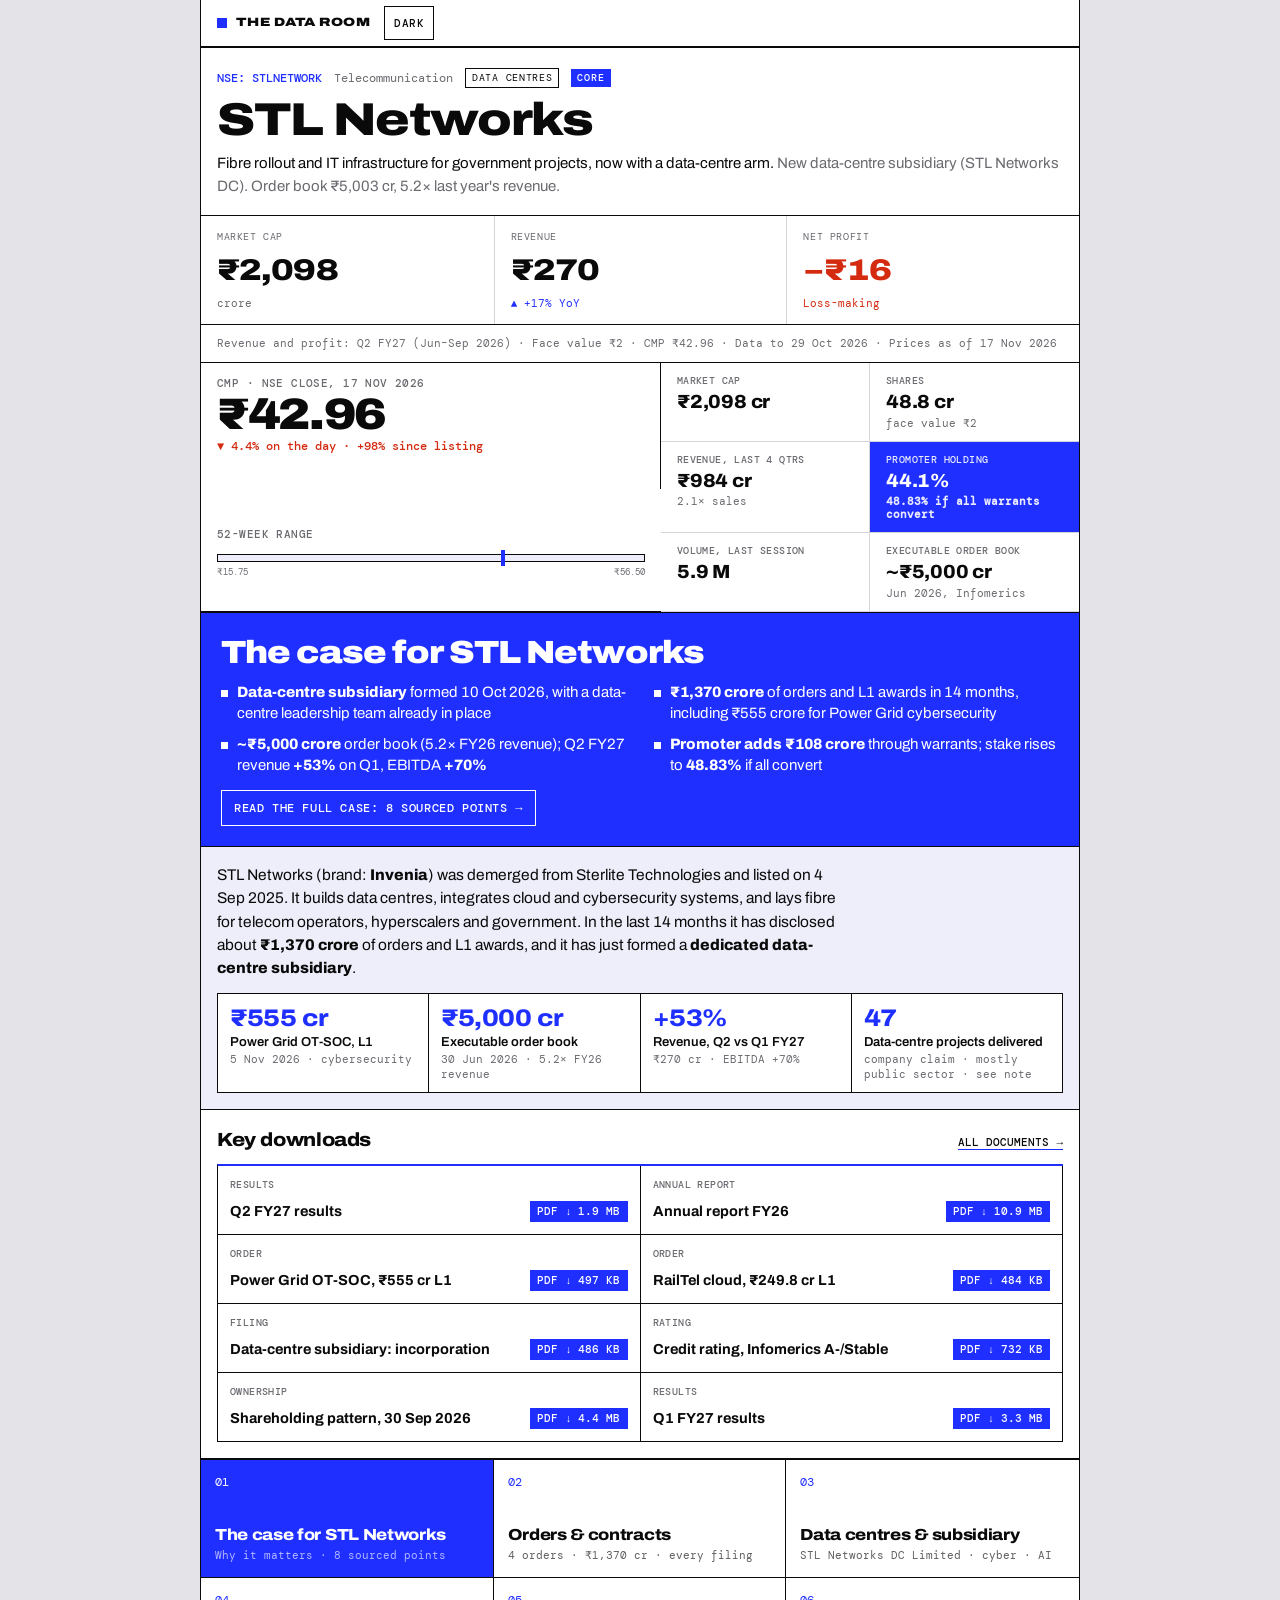
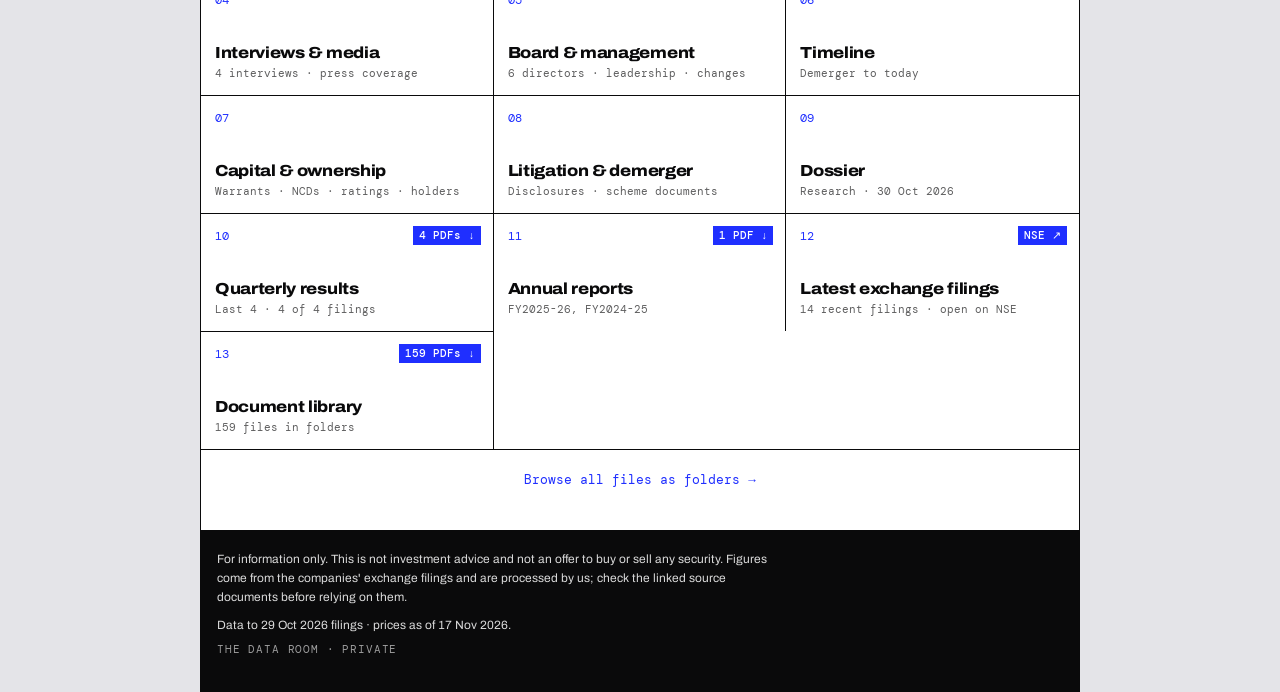
==== commit 3347451a: "Highlight the warrant-adjusted promoter stake and the case for STL Networks; correct the share count" ====
--- a/c/STLNETWORK/index.html
+++ b/c/STLNETWORK/index.html
@@ -3,14 +3,14 @@
 <script>document.documentElement.className="js";try{var t=localStorage.getItem("dr_theme");if(t)document.documentElement.dataset.theme=t}catch(e){}</script>
 <link rel="preconnect" href="https://fonts.googleapis.com"><link rel="preconnect" href="https://fonts.gstatic.com" crossorigin>
 <link href="https://fonts.googleapis.com/css2?family=Archivo:wdth,wght@62..125,100..900&family=DM+Mono:wght@400;500&display=swap" rel="stylesheet">
-<link rel="stylesheet" href="../../assets/style.css?v=1794911982"></head><body data-scoped="1" data-page="company" data-root="../../">
+<link rel="stylesheet" href="../../assets/style.css?v=1794913330"></head><body data-scoped="1" data-page="company" data-root="../../">
 <svg width="0" height="0" style="position:absolute" aria-hidden="true"><defs><pattern id="hatch" width="5" height="5" patternUnits="userSpaceOnUse" patternTransform="rotate(45)"><line x1="0" y1="0" x2="0" y2="5" style="stroke:var(--ink)" stroke-width="1.6"/></pattern></defs></svg>
 <div class="col"><header class="bar"><div class="bar1"><a class="back" id="back" href="../../index.html">← Companies</a><span class="rt"><a class="brand sm" href="../../index.html"><i></i>THE DATA ROOM</a><button type="button" class="themebtn" id="theme" aria-label="Switch between light and dark">Dark</button></span></div></header><main class="co" data-sym="STLNETWORK"><section data-view="home" class=on><div class="hd"><div class="tags"><span class="tk">NSE: STLNETWORK</span><span>Telecommunication</span><span class="th">Data centres</span><span class="coretag">CORE</span></div>
 <h1>STL Networks</h1><p class="lede">Fibre rollout and IT infrastructure for government projects, now with a data-centre arm. <span>New data-centre subsidiary (STL Networks DC). Order book ₹5,003 cr, 5.2× last year&#x27;s revenue.</span></p></div>
-<div class="kps"><div class="kpi"><span>Market cap</span><b class="">₹2,172</b><em class="">crore</em></div><div class="kpi"><span>Revenue</span><b class="">₹270</b><em class="pos">▲ +17% YoY</em></div><div class="kpi"><span>Net profit</span><b class="neg">−₹16</b><em class="neg">Loss-making</em></div></div>
+<div class="kps"><div class="kpi"><span>Market cap</span><b class="">₹2,098</b><em class="">crore</em></div><div class="kpi"><span>Revenue</span><b class="">₹270</b><em class="pos">▲ +17% YoY</em></div><div class="kpi"><span>Net profit</span><b class="neg">−₹16</b><em class="neg">Loss-making</em></div></div>
 <div class="meta">Revenue and profit: Q2 FY27 (Jun–Sep 2026) · Face value ₹2 · CMP ₹42.96 · Data to 29 Oct 2026 · Prices as of 17 Nov 2026</div>
-<div class="mkt"><div class="px"><span>CMP · NSE close, 17 Nov 2026</span><b>₹42.96</b><em class="neg">▼ 4.4% on the day · +98% since listing</em></div><div class="rg"><span>52-week range</span><div class="bar"><i style="left:67%"></i></div><div class="ends"><small>₹15.75</small><small>₹56.50</small></div></div><div class="mgrid"><div class="mc2"><span>Market cap</span><b>₹2,172 cr</b></div><div class="mc2"><span>Shares</span><b>50.6 cr</b><small>face value ₹2</small></div><div class="mc2"><span>Revenue, last 4 qtrs</span><b>₹984 cr</b><small>2.2× sales</small></div><div class="mc2"><span>Promoter holding</span><b>44.1%</b></div><div class="mc2"><span>Volume, last session</span><b>5.9 M</b></div><div class="mc2"><span>Executable order book</span><b>~₹5,000 cr</b><small>Jun 2026, Infomerics</small></div></div></div><div class="hero x"><p>STL Networks (brand: <b>Invenia</b>) was demerged from Sterlite Technologies and listed on 4 Sep 2025. It builds data centres, integrates cloud and cybersecurity systems, and lays fibre for telecom operators, hyperscalers and government. In the last 14 months it has disclosed about <b>₹1,370 crore</b> of orders and L1 awards, and it has just formed a <b>dedicated data-centre subsidiary</b>.</p><div class="xstats"><a class="xs" href="#orders" data-go="orders"><b>₹555 cr</b><span>Power Grid OT-SOC, L1</span><small>5 Nov 2026 · cybersecurity</small></a><a class="xs" href="#story" data-go="story"><b>₹5,000 cr</b><span>Executable order book</span><small>30 Jun 2026 · 5.2× FY26 revenue</small></a><a class="xs" href="#results" data-go="results"><b>+53%</b><span>Revenue, Q2 vs Q1 FY27</span><small>₹270 cr · EBITDA +70%</small></a><a class="xs" href="#datacentres" data-go="datacentres"><b>47</b><span>Data-centre projects delivered</span><small>company claim · mostly public sector · see note</small></a></div></div><div class="dlsec"><div class="dlhead"><h3>Key downloads</h3><a href="#files" data-go="files">All documents →</a></div><div class="dlgrid"><a class="dlb" href="../../files/STLNETWORK/02-Quarterly-Results/2026-09-30_Q2-FY27_Results.pdf" target="_blank" rel="noopener"><span class="dk">Results</span><b>Q2 FY27 results</b><em>PDF ↓ 1.9 MB</em></a><a class="dlb" href="../../files/STLNETWORK/03-Annual-Report/Annual-Report_FY2025-26.pdf" target="_blank" rel="noopener"><span class="dk">Annual report</span><b>Annual report FY26</b><em>PDF ↓ 10.9 MB</em></a><a class="dlb" href="../../files/STLNETWORK/05-Orders-and-Press-Releases/STL_Networks_L1_Power_Grid_OT-SOC_Nov_5_2026.pdf" target="_blank" rel="noopener"><span class="dk">Order</span><b>Power Grid OT-SOC, ₹555 cr L1</b><em>PDF ↓ 497 KB</em></a><a class="dlb" href="../../files/STLNETWORK/05-Orders-and-Press-Releases/STL_Networks_Limited_emerges_as_Lowest_Bidder_L1_from_Railtel_Corporation_of_India_Limit.pdf" target="_blank" rel="noopener"><span class="dk">Order</span><b>RailTel cloud, ₹249.8 cr L1</b><em>PDF ↓ 484 KB</em></a><a class="dlb" href="../../files/STLNETWORK/06-Data-Centre-Subsidiary/Incorporation_of_Wholly_Owned_Subsidiary_-_October_10_2026.pdf" target="_blank" rel="noopener"><span class="dk">Filing</span><b>Data-centre subsidiary: incorporation</b><em>PDF ↓ 486 KB</em></a><a class="dlb" href="../../files/STLNETWORK/08-Capital-Debt-Ratings/Credit_Rating-_September_25_2026.pdf" target="_blank" rel="noopener"><span class="dk">Rating</span><b>Credit rating, Infomerics A-/Stable</b><em>PDF ↓ 732 KB</em></a><a class="dlb" href="../../files/STLNETWORK/07-Financials-Shareholding/Shareholding_Pattern_September_30_2026.pdf" target="_blank" rel="noopener"><span class="dk">Ownership</span><b>Shareholding pattern, 30 Sep 2026</b><em>PDF ↓ 4.4 MB</em></a><a class="dlb" href="../../files/STLNETWORK/02-Quarterly-Results/2026-06-30_Q1-FY27_Results.pdf" target="_blank" rel="noopener"><span class="dk">Results</span><b>Q1 FY27 results</b><em>PDF ↓ 3.3 MB</em></a></div></div><div class="tiles x3"><a class="tile " href="#story" data-go="story"><i>01</i><span class="tt"><b>The case for STL Networks</b><small>Why it matters · 8 sourced points</small></span><em></em></a><a class="tile " href="#orders" data-go="orders"><i>02</i><span class="tt"><b>Orders & contracts</b><small>4 orders · ₹1,370 cr · every filing</small></span><em></em></a><a class="tile " href="#datacentres" data-go="datacentres"><i>03</i><span class="tt"><b>Data centres & subsidiary</b><small>STL Networks DC Limited · cyber · AI</small></span><em></em></a><a class="tile " href="#media" data-go="media"><i>04</i><span class="tt"><b>Interviews & media</b><small>4 interviews · press coverage</small></span><em></em></a><a class="tile " href="#people" data-go="people"><i>05</i><span class="tt"><b>Board & management</b><small>6 directors · leadership · changes</small></span><em></em></a><a class="tile " href="#timeline" data-go="timeline"><i>06</i><span class="tt"><b>Timeline</b><small>Demerger to today</small></span><em></em></a><a class="tile " href="#capital" data-go="capital"><i>07</i><span class="tt"><b>Capital & ownership</b><small>Warrants · NCDs · ratings · holders</small></span><em></em></a><a class="tile " href="#legal" data-go="legal"><i>08</i><span class="tt"><b>Litigation & demerger</b><small>Disclosures · scheme documents</small></span><em></em></a><a class="tile " href="#dossier" data-go="dossier"><i>09</i><span class="tt"><b>Dossier</b><small>Research · 30 Oct 2026</small></span><em></em></a><a class="tile " href="#results" data-go="results"><i>10</i><span class="tt"><b>Quarterly results</b><small>Last 4 · 4 of 4 filings</small></span><em>4 PDFs ↓</em></a><a class="tile " href="#annual" data-go="annual"><i>11</i><span class="tt"><b>Annual reports</b><small>FY2025-26, FY2024-25</small></span><em>1 PDF ↓</em></a><a class="tile " href="#filings" data-go="filings"><i>12</i><span class="tt"><b>Latest exchange filings</b><small>14 recent filings · open on NSE</small></span><em>NSE ↗</em></a><a class="tile " href="#files" data-go="files"><i>13</i><span class="tt"><b>Document library</b><small>159 files in folders</small></span><em>159 PDFs ↓</em></a></div>
-<div class="zipbox"><a class="alt" href="#files" data-go="files">Browse all files as folders →</a></div></section><section data-view="story"><div class="vh"><div><h2>Investment highlights</h2><small>What is working, with the document behind each point</small></div></div><div class="blk xt"><p>STL Networks is repositioning from a government, project-led fibre contractor into a <b>data-centre, systems-integration and managed-services</b> business for hyperscalers, telecom operators, public-sector bodies and enterprises. Management calls data centres the primary growth engine, systems integration the margin engine and connectivity the cash-generating base (annual report FY26, pp. 70–74).</p></div><div class="blk"><div class="xstats"><div class="xs"><b>₹1,370 cr</b><span>orders and L1 awards disclosed</span><small>Sep 2025 to Nov 2026, four orders</small></div><div class="xs"><b>~₹5,000 cr</b><span>executable order book</span><small>30 Jun 2026 (Infomerics)</small></div><div class="xs"><b>86%</b><span>of that book is government / PSU</span><small>Infomerics, Sep 2026</small></div><div class="xs"><b>₹270 cr</b><span>Q2 FY27 revenue</span><small>+53% QoQ, +17% YoY</small></div><div class="xs"><b>₹16.1 cr</b><span>Q2 FY27 EBITDA</span><small>+70% QoQ, margin 5.9%</small></div><div class="xs"><b>₹108 cr</b><span>promoter warrants</span><small>₹24 each, allotted 20 Jun 2026</small></div></div></div><div class="case blue"><h3>The case for</h3><div class="xp blue"><i>1</i><div><b>A dedicated data-centre subsidiary, and the team to run it</b><p><b>STL Networks DC Limited</b> was incorporated on 10 Oct 2026 as a wholly owned subsidiary to establish, acquire, own, operate, manage and market data-centre and telecom infrastructure, and to hold the Department of Telecommunications licences needed to sell connectivity. Management says the aim is a dedicated platform for hyperscalers, data-centre operators and enterprises, with ownership of delivery across the infrastructure and connectivity lifecycle. A new data-centre bench came with it: a COO (2 Jul), a Head of Design &amp; Operations for data centres with 200 MW+ delivered and a Chief Sales &amp; Marketing Officer (both 15–16 Oct).</p><span class="srcs"><a class="src" href="../../files/STLNETWORK/06-Data-Centre-Subsidiary/Proposed_Incorporation_of_a_Wholly_Owned_Subsidiary-_September_11_2026.pdf" target="_blank" rel="noopener">Proposed subsidiary filing, 11 Sep 2026</a><a class="src" href="../../files/STLNETWORK/06-Data-Centre-Subsidiary/Announcement_under_Regulation_30_of_SEBI_Listing_Regulations_in_relation_to_Wholly_Owned_S.pdf" target="_blank" rel="noopener">Subsidiary filing, 15 Sep 2026</a><a class="src" href="../../files/STLNETWORK/06-Data-Centre-Subsidiary/Incorporation_of_Wholly_Owned_Subsidiary_-_October_10_2026.pdf" target="_blank" rel="noopener">Incorporation filing, 10 Oct 2026</a><a class="src" href="../../files/STLNETWORK/06-Data-Centre-Subsidiary/Appointment_of_Senior_Management_Personnel-_July_2_2026.pdf" target="_blank" rel="noopener">COO filing, 2 Jul 2026</a><a class="src" href="../../files/STLNETWORK/06-Data-Centre-Subsidiary/Appointment_of_Senior_Management_Personnel_-_October_16_2026.pdf" target="_blank" rel="noopener">Patel and Barjatiya filing, 16 Oct 2026</a><a class="src" href="https://www.voicendata.com/data-centre/stl-networks-revenue-rises-53-as-data-centre-business-expands-12767428" target="_blank" rel="noopener">Q2 FY27 press coverage, Voice&amp;Data</a></span></div></div><div class="xp blue"><i>2</i><div><b>The largest orders in the company&#x27;s short history are landing in cybersecurity and cloud</b><p><b>₹555 crore</b> (L1) from Power Grid for a centralised Security Operations Centre covering the OT assets of its substations, <b>₹249.8 crore</b> (L1) from RailTel for a private cloud across its data-centre and disaster-recovery sites, <b>₹206.5 crore</b> purchase order from NIC Services for the National Knowledge Network, and <b>₹359 crore</b> from PowerGrid Teleservices for a Tier III data centre at Manesar plus a disaster-recovery site. See the orders table.</p><span class="srcs"><a class="src" href="../../files/STLNETWORK/05-Orders-and-Press-Releases/STL_Networks_L1_Power_Grid_OT-SOC_Nov_5_2026.pdf" target="_blank" rel="noopener">Power Grid L1 filing, 5 Nov 2026</a><a class="src" href="../../files/STLNETWORK/05-Orders-and-Press-Releases/STL_Networks_Limited_emerges_as_Lowest_Bidder_L1_from_Railtel_Corporation_of_India_Limit.pdf" target="_blank" rel="noopener">RailTel L1 filing, 29 Sep 2026</a><a class="src" href="../../files/STLNETWORK/05-Orders-and-Press-Releases/Purchase_Order_received_from_National_Informatics_Centre_Services_Incorporated_Februray_10.pdf" target="_blank" rel="noopener">NIC purchase order filing, 10 Feb 2026</a><a class="src" href="../../files/STLNETWORK/05-Orders-and-Press-Releases/Invenia_-_STL_Networks_Limited_secures_INR_359_Crore_Data_Center_Infrastructure_Contract_f.pdf" target="_blank" rel="noopener">PowerTel press release, 15 Sep 2025</a></span></div></div><div class="xp blue"><i>3</i><div><b>Revenue visibility: about five years of revenue in the order book</b><p>Infomerics puts the executable order book at about <b>₹5,000 crore on 30 Jun 2026</b>, 5.22× FY26 operating income, with about <b>86% from central and state government entities and PSUs</b>. That was before the RailTel (₹249.8 crore) and Power Grid (₹555 crore) awards.</p><span class="srcs"><a class="src" href="../../files/STLNETWORK/08-Capital-Debt-Ratings/Credit_Rating-_September_25_2026.pdf" target="_blank" rel="noopener">Infomerics rating, 25 Sep 2026</a></span></div></div><div class="xp blue"><i>4</i><div><b>The quarterly trend turned in Q2 FY27</b><p>Revenue <b>₹270.11 crore</b>, up 53% on Q1 and 17% on a year ago. EBITDA <b>₹16.06 crore</b>, up 70% on Q1 and 112% on a year ago, margin 5.9% against 3.3%. The consolidated loss narrowed to ₹16.1 crore (Q1: ₹21.9 crore). On a standalone basis the company made a <b>profit of ₹5.1 crore</b> against a loss of ₹12.3 crore in Q1.</p><span class="srcs"><a class="src" href="../../files/STLNETWORK/02-Quarterly-Results/2026-09-30_Q2-FY27_Results.pdf" target="_blank" rel="noopener">Q2 FY27 results (29 Oct 2026)</a><a class="src" href="https://tele.net.in/press-release/invenia-stl-networks-reports-financial-results-for-q2-fy27-12767925" target="_blank" rel="noopener">tele.net, 30 Oct 2026</a></span></div></div><div class="xp blue"><i>5</i><div><b>The promoter is putting money in</b><p>Twin Star Overseas Limited, a promoter entity, was allotted <b>4.5 crore warrants at ₹24</b> (up to ₹108 crore). 25% (₹27 crore) was paid on allotment on 20 Jun 2026 and the remaining ₹81 crore is due when the warrants are exercised, within 18 months. Infomerics counts the warrant proceeds in its liquidity assessment.</p><span class="srcs"><a class="src" href="../../files/STLNETWORK/08-Capital-Debt-Ratings/Issue_of_Convertible_Warrants_on_a_Preferential_Basis-_April_18_2026.pdf" target="_blank" rel="noopener">Warrants approval, 18 Apr 2026</a><a class="src" href="../../files/STLNETWORK/08-Capital-Debt-Ratings/Allotment_of_Warrants_to_Promoter_of_the_Company_on_a_Preferential_Basis_by_way_of_Private.pdf" target="_blank" rel="noopener">Warrants allotment, 20 Jun 2026</a><a class="src" href="../../files/STLNETWORK/08-Capital-Debt-Ratings/Credit_Rating-_September_25_2026.pdf" target="_blank" rel="noopener">Infomerics rating, 25 Sep 2026</a></span></div></div><div class="xp blue"><i>6</i><div><b>A broad, working capability base in data centres, fibre and security</b><p>In its FY26 annual report the company says it has <b>established over 47 data centres</b> (projects it built or supported for clients, mostly public sector and defence; see the note on the Data centres page), <b>1.32 lakh route-km of optical fibre</b> deployed, 45,000 infrastructure sites operationalised, 3 lakh home passes, 4.5 lakh managed devices and CMMI Level 5 certification. These are company figures. Infomerics cites more than 135,000 km of fibre.</p><span class="srcs"><a class="src" href="../../files/STLNETWORK/03-Annual-Report/Annual-Report_FY2025-26.pdf" target="_blank" rel="noopener">Annual report FY26</a><a class="src" href="../../files/STLNETWORK/08-Capital-Debt-Ratings/Credit_Rating-_September_25_2026.pdf" target="_blank" rel="noopener">Infomerics rating, 25 Sep 2026</a></span></div></div><div class="xp blue"><i>7</i><div><b>Investment-grade credit ratings from two agencies</b><p><b>IVR A-/Stable</b> from Infomerics (₹250 crore of bank facilities, 25 Sep 2026) and <b>IND A-/Stable</b> from India Ratings (proposed NCDs and bank loans, 17 Nov 2025). The company allotted ₹150 crore of NCDs on 2 Dec 2025 (Infomerics records ₹250 crore of NCDs raised in FY26).</p><span class="srcs"><a class="src" href="../../files/STLNETWORK/08-Capital-Debt-Ratings/Credit_Rating-_September_25_2026.pdf" target="_blank" rel="noopener">Infomerics rating, 25 Sep 2026</a><a class="src" href="../../files/STLNETWORK/08-Capital-Debt-Ratings/Credit_Rating_November_17_2025.pdf" target="_blank" rel="noopener">India Ratings, 17 Nov 2025</a><a class="src" href="../../files/STLNETWORK/08-Capital-Debt-Ratings/Allotment_of_Non-Convertible_Debentures_December_02_2025.pdf" target="_blank" rel="noopener">NCD allotment, 2 Dec 2025</a></span></div></div><div class="xp blue"><i>8</i><div><b>Counterparties are strong: Power Grid, RailTel, NIC, BSNL, BharatNet, Airtel</b><p>Infomerics lists Airtel, RailTel, Power Grid, BSNL, BharatNet and state digital-infrastructure programmes as the customer base and notes that several have strong credit profiles, which supports eventual collection of receivables.</p><span class="srcs"><a class="src" href="../../files/STLNETWORK/08-Capital-Debt-Ratings/Credit_Rating-_September_25_2026.pdf" target="_blank" rel="noopener">Infomerics rating, 25 Sep 2026</a></span></div></div></div><div class="case red"><h3>What the numbers also show</h3><div class="xp red"><i>·</i><div><b>FY26 was a loss-making year and the turnaround is early</b><p>FY26 consolidated revenue was ₹958.96 crore (₹1,179.72 crore in FY25), EBITDA ₹47.85 crore and the loss attributable to owners ₹99.11 crore. Infomerics points to weak profitability, interest cover of 0.46×, receivables of ₹990.6 crore, a 325-day collection period and operating cash outflow of ₹111.4 crore in FY26. It names collection of receivables and the promoter warrant proceeds as the near-term monitorables.</p><span class="srcs"><a class="src" href="../../files/STLNETWORK/03-Annual-Report/Annual-Report_FY2025-26.pdf" target="_blank" rel="noopener">Annual report FY26</a><a class="src" href="../../files/STLNETWORK/08-Capital-Debt-Ratings/Credit_Rating-_September_25_2026.pdf" target="_blank" rel="noopener">Infomerics rating, 25 Sep 2026</a></span></div></div><div class="xp red"><i>·</i><div><b>The newest awards are L1 positions, not signed contracts</b><p>The Power Grid (₹555 crore) and RailTel (₹249.8 crore) disclosures say the company has emerged as the lowest bidder. Final awards, contract terms and timing are not yet disclosed. The data-centre subsidiary has ₹1 lakh of paid-up capital and no disclosed capex, capacity or site plan.</p><span class="srcs"><a class="src" href="../../files/STLNETWORK/05-Orders-and-Press-Releases/STL_Networks_L1_Power_Grid_OT-SOC_Nov_5_2026.pdf" target="_blank" rel="noopener">Power Grid L1 filing, 5 Nov 2026</a><a class="src" href="../../files/STLNETWORK/05-Orders-and-Press-Releases/STL_Networks_Limited_emerges_as_Lowest_Bidder_L1_from_Railtel_Corporation_of_India_Limit.pdf" target="_blank" rel="noopener">RailTel L1 filing, 29 Sep 2026</a><a class="src" href="../../files/STLNETWORK/06-Data-Centre-Subsidiary/Announcement_under_Regulation_30_of_SEBI_Listing_Regulations_in_relation_to_Wholly_Owned_S.pdf" target="_blank" rel="noopener">Subsidiary filing, 15 Sep 2026</a></span></div></div><div class="xp red"><i>·</i><div><b>Leadership is in transition</b><p>The CEO resigned on 10 Jun 2026 and an interim CEO took over on 11 Jun for one year. The company secretary, head of legal and head of marketing also left between Jul and Sep 2026.</p><span class="srcs"><a class="src" href="../../files/STLNETWORK/10-Governance-Corporate-Actions/Outcome_of_Board_Meeting-_June_10_2026.pdf" target="_blank" rel="noopener">Board outcome, 10 Jun 2026</a></span></div></div></div><p class="note pad">Company claims are labelled as such. Everything is drawn from the company&#x27;s exchange filings, its annual report, rating-agency reports and named press coverage; nothing here is a forecast or a recommendation.</p></section><section data-view="orders"><div class="vh"><div><h2>Orders and contracts</h2><small>Orders disclosed to the stock exchanges, newest first</small></div></div><div class="blk"><div class="xstats"><div class="xs"><b>₹1,370 cr</b><span>four distinct orders</span><small>555 + 249.8 + 206.49 + 359</small></div><div class="xs"><b>₹804.8 cr</b><span>L1 awards (Power Grid, RailTel)</span><small>lowest bidder, final award pending</small></div><div class="xs"><b>₹565.5 cr</b><span>purchase order / contract</span><small>NIC Services, PowerTel</small></div></div></div><div class="blk"><h3>Orders disclosed by the company</h3><div class="xtwrap"><table class="xtable"><thead><tr><th class="">Date</th><th class="">Customer</th><th class="">What</th><th class="num">₹ crore</th><th class="">Status</th><th class="">Terms</th><th class="">Source</th></tr></thead><tbody><tr><td>5 Nov 2026</td><td>Power Grid Corporation of India</td><td>Package for implementation of a <b>Centralized Security Operations Centre for OT assets of substations (OT-SOC)</b>. Cybersecurity for the power grid.</td><td class="num">555</td><td><b>L1 bidder</b> (lowest). Final award not yet disclosed</td><td>Bid spec CC/NT/W-MISC/DOM/A02/26/00023, RFx 5002005016 dated 5 Jan 2026. Incl. taxes</td><td class=""><a class="ilink" href="../../files/STLNETWORK/05-Orders-and-Press-Releases/STL_Networks_L1_Power_Grid_OT-SOC_Nov_5_2026.pdf" target="_blank" rel="noopener">Exchange filing ↗</a></td></tr><tr><td>29 Sep 2026</td><td>RailTel Corporation of India</td><td>Design, supply, installation, testing, commissioning, integration, migration and deployment of <b>cloud infrastructure at RailTel&#x27;s data centre and disaster-recovery site</b>. Multi-tenant private cloud (Gurugram and Secunderabad, per the company&#x27;s press release).</td><td class="num">249.8</td><td><b>L1 bidder</b> (lowest). Final award not yet disclosed</td><td>Tender RAILTEL/TENDER/OT/CO/ITP/2026-27/DC-DR Infra/018 dated 25 Jun 2026. Incl. taxes. Press release: commissioning within 180 days, 5-year warranty</td><td class=""><a class="ilink" href="../../files/STLNETWORK/05-Orders-and-Press-Releases/STL_Networks_Limited_emerges_as_Lowest_Bidder_L1_from_Railtel_Corporation_of_India_Limit.pdf" target="_blank" rel="noopener">Exchange filing ↗</a></td></tr><tr><td>10 Feb 2026</td><td>National Informatics Centre Services Inc. (NKN)</td><td>Procurement of <b>network equipment through the National Knowledge Network</b>.</td><td class="num">206.49</td><td><b>Purchase order</b> received</td><td>GeM contract GEMC-511687786594913. 12-week implementation, 5-year warranty and AMC. Incl. taxes</td><td class=""><a class="ilink" href="../../files/STLNETWORK/05-Orders-and-Press-Releases/Purchase_Order_received_from_National_Informatics_Centre_Services_Incorporated_Februray_10.pdf" target="_blank" rel="noopener">Exchange filing ↗</a></td></tr><tr><td>3 Feb 2026</td><td>National Informatics Centre Services Inc. (NKN)</td><td>Same order, at the L1 / letter-of-intent stage. <b>₹175 crore excluding taxes</b>, which is the ₹206.49 crore above including taxes. Not counted twice.</td><td class="num">175</td><td>L1 bidder, letter of intent</td><td>GeM bid GEM/2025/B/6918691</td><td class=""><a class="ilink" href="../../files/STLNETWORK/05-Orders-and-Press-Releases/STL_Networks_Limited_emerges_as_Lowest_Bidder_L1_Bidder_from_National_Informatics_Centre.pdf" target="_blank" rel="noopener">Exchange filing ↗</a></td></tr><tr><td>15 Sep 2025</td><td>PowerGrid Teleservices (a Power Grid subsidiary)</td><td>Design, build, commission and maintain the IT and cloud infrastructure of a <b>greenfield Tier III data centre at Manesar</b>, a <b>disaster-recovery data centre</b>, IaaS and DR services, and long-term operations and maintenance.</td><td class="num">359</td><td><b>Contract</b> won (company press release)</td><td>Release headline says ₹359 crore; its text says &#x27;over ~₹360 crore&#x27;. Long-term O&amp;M</td><td class=""><a class="ilink" href="../../files/STLNETWORK/05-Orders-and-Press-Releases/Invenia_-_STL_Networks_Limited_secures_INR_359_Crore_Data_Center_Infrastructure_Contract_f.pdf" target="_blank" rel="noopener">Press release ↗</a></td></tr></tbody></table></div><p class=note>₹ crore, as stated by the company. Totals count each order once: 555 + 249.8 + 206.49 + 359 = ₹1,370.3 crore. L1 means STL Networks submitted the lowest bid; it is not yet a signed contract.</p></div><div class="blk xt"><h3>Context</h3><p>Compare the scale with the business: consolidated revenue was ₹958.96 crore in FY26 and ₹270.11 crore in Q2 FY27. The Power Grid and RailTel awards alone are about ₹805 crore.</p><p>The company&#x27;s executable order book was about ₹5,000 crore on 30 Jun 2026 (Infomerics, <a class="ilink" href="../../files/STLNETWORK/08-Capital-Debt-Ratings/Credit_Rating-_September_25_2026.pdf" target="_blank" rel="noopener">Sep 2026 rating report</a>), before these two awards.</p></div><div class="blk"><h3>Tenders and L1 positions mentioned by third-party commentary (not confirmed by company filings)</h3><div class="xtwrap"><table class="xtable"><thead><tr><th class="">Tender</th><th class="">Authority</th><th class="">Position reported</th><th class="">Status in this room</th></tr></thead><tbody><tr><td>OT cybersecurity for substations (OT-SOC)</td><td>Power Grid</td><td>L1</td><td><b>Confirmed</b> by the company&#x27;s 5 Nov 2026 filing (row above)</td></tr><tr><td>Cloud infrastructure at data-centre and DR sites</td><td>RailTel</td><td>L1 / LOI</td><td><b>Confirmed as L1</b> by the company&#x27;s 29 Sep 2026 filing (row above)</td></tr><tr><td>Zero Trust Network Architecture (ZTNA) licences</td><td>MeitY</td><td>L1 reported</td><td>Not in company filings. Unverified</td></tr><tr><td>Endpoint Detection &amp; Response and Unified Endpoint Management</td><td>MeitY</td><td>L3 reported</td><td>Not in company filings. Unverified</td></tr><tr><td>Server procurement, 153 units</td><td>Ministry of Defence</td><td>L1 reported</td><td>Not in company filings. Unverified</td></tr><tr><td>Network routers and devices, 309 units</td><td>MeitY</td><td>L1 reported</td><td>Not in company filings. Unverified</td></tr><tr><td>IT Project Implementation Agency</td><td>Ministry of Ports, Shipping &amp; Waterways</td><td>H3 reported</td><td>Not in company filings. Unverified</td></tr><tr><td>Router and firewall procurement</td><td>Ministry of Power</td><td>Bid participation reported</td><td>Not in company filings. Unverified</td></tr></tbody></table></div><p class=note>Source: a social-media style commentary shared with the data-room owner (author not identified). It says itself that these are &#x27;tender participation and reported ranking details, not confirmed order wins&#x27;. The company has not disclosed these. Treat everything except the first two rows as unverified.</p></div><div class="blk xt"><h3>Programmes without a disclosed value</h3><p><b>BharatNet Phase III, Jammu &amp; Kashmir and Ladakh.</b> The interim CEO says the company is deploying more than 13,000 km of optical fibre serving thousands of Gram Panchayats, with operations and maintenance &#x27;central to the project&#x27; (<a class="ilink" href="https://telecomtalk.info/invenia-stl-networks-ceo-why-ai-datacentres-india/1012358/" target="_blank" rel="noopener">TelecomTalk, 30 Sep 2026</a>). Value not disclosed.</p><p><b>Earlier work</b> cited in the FY26 annual report includes the J&amp;K network operations centre under BharatNet, NIC / NKN and ERNET, defence communication networks for the Army and Navy, and BharatNet deployments across Maharashtra, Telangana and Tamil Nadu (<a class="ilink" href="../../files/STLNETWORK/03-Annual-Report/Annual-Report_FY2025-26.pdf" target="_blank" rel="noopener">annual report FY26</a>).</p></div><div class="blk"><h3>Order documents</h3><div class="tree"><div class="fd"><div class="fh"><span>▾ 05-Orders-and-Press-Releases/ · Orders and press releases</span><em>6 files</em></div><a class="ff doc" href="../../files/STLNETWORK/05-Orders-and-Press-Releases/STL_Networks_L1_Power_Grid_OT-SOC_Nov_5_2026.pdf" target="_blank" rel="noopener"><span class="br">├─</span><span class="fn">STL Networks emerges as Lowest Bidder (L1) from Power Grid Corporation (Power Grid OT-SOC L1), November 5, 2026<small>5 Nov 2026</small></span><em>497 KB</em></a><a class="ff doc" href="../../files/STLNETWORK/05-Orders-and-Press-Releases/STL_Networks_Limited_emerges_as_Lowest_Bidder_L1_from_Railtel_Corporation_of_India_Limit.pdf" target="_blank" rel="noopener"><span class="br">├─</span><span class="fn">STL Networks Limited emerges as Lowest Bidder (L1) from Railtel Corporation of India Limited- September 29, 2026<small>29 Sep 2026</small></span><em>484 KB</em></a><a class="ff doc" href="../../files/STLNETWORK/05-Orders-and-Press-Releases/STL_Networks_Limited_emerges_as_Lowest_Bidder_L1_Bidder_from_National_Informatics_Centre.pdf" target="_blank" rel="noopener"><span class="br">├─</span><span class="fn">STL Networks Limited emerges as Lowest Bidder (L1 Bidder) from National Informatics Centre Services Incorporated_STL Networks Limited_February 3, 2026<small>3 Feb 2026</small></span><em>324 KB</em></a><a class="ff doc" href="../../files/STLNETWORK/05-Orders-and-Press-Releases/Purchase_Order_received_from_National_Informatics_Centre_Services_Incorporated_Februray_10.pdf" target="_blank" rel="noopener"><span class="br">├─</span><span class="fn">Purchase Order received from National Informatics Centre Services Incorporated_Februray 10, 2026<small>1 Feb 2026</small></span><em>376 KB</em></a><a class="ff doc" href="../../files/STLNETWORK/05-Orders-and-Press-Releases/Invenia_-_STL_Networks_Limited_secures_INR_359_Crore_Data_Center_Infrastructure_Contract_f.pdf" target="_blank" rel="noopener"><span class="br">├─</span><span class="fn">Invenia - STL Networks Limited secures INR 359 Crore Data Center Infrastructure Contract from PowerGrid Teleservices Limited_ September 15, 2025<small>15 Sep 2025</small></span><em>442 KB</em></a><a class="ff doc" href="../../files/STLNETWORK/05-Orders-and-Press-Releases/Press_Release_-_Invenia_Debuts_On_The_Indian_Stock_Exchange_Marking_A_New_Era_In_Digital.pdf" target="_blank" rel="noopener"><span class="br">├─</span><span class="fn">Press Release - Invenia Debuts On The Indian Stock Exchange, Marking A New Era In Digital Infrastructure Leadership_September 4, 2025<small>4 Sep 2025</small></span><em>469 KB</em></a></div></div></div></section><section data-view="datacentres"><div class="vh"><div><h2>Data centres and Invenia</h2><small>The subsidiary, what it is for, and what the company already does</small></div></div><div class="blk xt"><p><b>Invenia</b> is the brand of STL Networks Limited. It says it is a digital-infrastructure services company for telcos, data-centre companies, government, defence and large enterprises across India and the UK, in three lines of business: <b>data centres</b> (the primary growth engine), <b>system integration</b> including cloud and cybersecurity (the margin engine) and <b>connectivity services</b> (the foundation). Source: annual report FY26, pp. 70–74.</p></div><div class="blk"><h3>STL Networks DC Limited: the data-centre subsidiary</h3><div class="xtwrap"><table class="xtable kv"><thead><tr><th class=""></th><th class="">Detail</th></tr></thead><tbody><tr><td>What it is</td><td>A <b>wholly owned subsidiary</b> (100%) of STL Networks Limited, for its data-centre and data-centre-connectivity business.</td></tr><tr><td>Why now</td><td>Management: to give data centres a dedicated services platform and take &#x27;greater ownership of delivery across the infrastructure and connectivity lifecycle&#x27;. Customers named: hyperscalers, data-centre operators and enterprises.</td></tr><tr><td>What it may do</td><td>Establish, acquire, own, operate, manage and market <b>data-centre and telecom infrastructure</b>, data-centre solutions and connectivity services; carry on integrated data-centre and connectivity solutions.</td></tr><tr><td>Licences</td><td>To obtain and maintain the licences, approvals and authorisations from the <b>Department of Telecommunications</b> and other regulators, so it can sell connectivity itself.</td></tr><tr><td>Timeline</td><td>A committee of the board approves incorporating the subsidiary, 11 Sep 2026. Name &#x27;STL Networks DC Limited&#x27; approved by the Authorisation and Allotment Committee, 15 Sep 2026. <b>Certificate of incorporation issued 10 Oct 2026.</b></td></tr><tr><td>Funding at start</td><td>Cash. STL Networks subscribes to 100% of the initial paid-up capital of <b>₹1,00,000</b> (50,000 equity shares of ₹2). No capex, capacity (MW), site or customer commitments have been disclosed for it yet.</td></tr><tr><td>Sources</td><td class=""><a class="ilink" href="../../files/STLNETWORK/06-Data-Centre-Subsidiary/Proposed_Incorporation_of_a_Wholly_Owned_Subsidiary-_September_11_2026.pdf" target="_blank" rel="noopener">Proposed subsidiary, 11 Sep 2026 ↗</a></td></tr><tr><td></td><td class=""><a class="ilink" href="../../files/STLNETWORK/06-Data-Centre-Subsidiary/Announcement_under_Regulation_30_of_SEBI_Listing_Regulations_in_relation_to_Wholly_Owned_S.pdf" target="_blank" rel="noopener">Details approved, 15 Sep 2026 ↗</a></td></tr><tr><td></td><td class=""><a class="ilink" href="../../files/STLNETWORK/06-Data-Centre-Subsidiary/Incorporation_of_Wholly_Owned_Subsidiary_-_October_10_2026.pdf" target="_blank" rel="noopener">Incorporation, 10 Oct 2026 ↗</a></td></tr></tbody></table></div><p class=note>The subsidiary is brand new. What it will own and how much it will invest are not yet public. The shape of the plan will show up in later filings, results and press releases.</p></div><div class="case blue"><h3>How management describes the opportunity</h3><div class="xp blue"><i>·</i><div><b>AI workloads need reliable links between data centres, cloud and enterprises</b><p>Interim CEO C. R. Battula: the constraint is &#x27;not only bandwidth&#x27; but reliability, route diversity and operational visibility. Hyperscalers want large, high-density infrastructure quickly. Enterprises want to modernise live environments. Government wants resilience, governance and sustained support.</p><span class="srcs"><a class="src" href="https://telecomtalk.info/invenia-stl-networks-ceo-why-ai-datacentres-india/1012358/" target="_blank" rel="noopener">TelecomTalk interview, 30 Sep 2026</a></span></div></div><div class="xp blue"><i>·</i><div><b>From a project business to one that operates the infrastructure</b><p>The company distinguishes system integration (design, deploy, upgrade) from managed services (ongoing support and optimisation) and says managed-services contracts add revenue visibility. The annual report calls it a &#x27;deliberate pivot&#x27; from a government-oriented, project-led model to a hyperscaler- and enterprise-facing lifecycle partner.</p><span class="srcs"><a class="src" href="https://telecomtalk.info/invenia-stl-networks-ceo-why-ai-datacentres-india/1012358/" target="_blank" rel="noopener">TelecomTalk, 30 Sep 2026</a><a class="src" href="../../files/STLNETWORK/03-Annual-Report/Annual-Report_FY2025-26.pdf" target="_blank" rel="noopener">Annual report FY26</a></span></div></div><div class="xp blue"><i>·</i><div><b>Where it will focus in the data-centre stack</b><p>Mechanical, electrical and plumbing systems, IT integration and managed operations, where it sees its strongest margins, rather than civil works. Five pillars: full-lifecycle capability, a strong supplier base, a growing in-house data-centre team with experienced leaders from established operators, technology partnerships in liquid cooling and high-density power for AI-ready facilities, and partnerships with hyperscalers, colocation players and large enterprises.</p><span class="srcs"><a class="src" href="../../files/STLNETWORK/03-Annual-Report/Annual-Report_FY2025-26.pdf" target="_blank" rel="noopener">Annual report FY26</a></span></div></div><div class="xp blue"><i>·</i><div><b>AI, GPUs and sovereign cloud</b><p>The company says it is strengthening data-centre capabilities &#x27;to support GPU-intensive environments&#x27; and has built sovereign fibre infrastructure for in-country data movement. It described a plan for &#x27;next-gen edge-to-core interconnect&#x27; linking GPU-ready edge data centres with core facilities. This is a stated plan, not a delivered capability.</p><span class="srcs"><a class="src" href="https://telecomdrive.com/how-invenia-is-reinventing-connectivity-to-drive-indias-digital-backbone/" target="_blank" rel="noopener">TelecomDrive interview, 19 Oct 2026</a><a class="src" href="https://cxotoday.com/corner-office/cyber-resilience-has-become-a-strategic-priority-for-organisations/" target="_blank" rel="noopener">CXOtoday interview, 4 Dec 2025</a></span></div></div></div><div class="blk"><h3>What the company already does in data centres</h3><div class="xtwrap"><table class="xtable kv"><thead><tr><th class="">Item</th><th class="">Detail</th><th class="">Source</th></tr></thead><tbody><tr><td>Track record</td><td><b>47 data-centre projects</b> delivered or supported (company figure, see the note above). Services: data-centre design and advisory, end-to-end build, data-centre interconnect, disaster recovery, managed data-centre and cloud operations.</td><td class=""><a class="ilink" href="../../files/STLNETWORK/03-Annual-Report/Annual-Report_FY2025-26.pdf" target="_blank" rel="noopener">Annual report FY26 ↗</a></td></tr><tr><td>PowerTel, Manesar</td><td>Greenfield <b>Tier III data centre</b> plus disaster-recovery data centre, IaaS and DR services, long-term O&amp;M. ₹359 crore. Company says it uses advanced cooling and energy-efficient design.</td><td class=""><a class="ilink" href="../../files/STLNETWORK/05-Orders-and-Press-Releases/Invenia_-_STL_Networks_Limited_secures_INR_359_Crore_Data_Center_Infrastructure_Contract_f.pdf" target="_blank" rel="noopener">Press release ↗</a></td></tr><tr><td>RailTel</td><td>Multi-tenant <b>private cloud</b> across RailTel&#x27;s data-centre and DR sites with micro-segmentation and near real-time DC–DR replication. ₹249.8 crore, L1. Aligned to MeitY cloud guidelines and the DPDP Act, per the company.</td><td class=""><a class="ilink" href="../../files/STLNETWORK/05-Orders-and-Press-Releases/STL_Networks_Limited_emerges_as_Lowest_Bidder_L1_from_Railtel_Corporation_of_India_Limit.pdf" target="_blank" rel="noopener">Exchange filing ↗</a></td></tr><tr><td>Connectivity for data centres</td><td>Fibre for data-centre interconnect and hyperscaler fronthaul and backhaul; next-generation high-density, hollow-core and multi-core fibre.</td><td class=""><a class="ilink" href="../../files/STLNETWORK/03-Annual-Report/Annual-Report_FY2025-26.pdf" target="_blank" rel="noopener">Annual report FY26 ↗</a></td></tr></tbody></table></div></div><div class="blk"><h3>Cybersecurity</h3><div class="xtwrap"><table class="xtable kv"><thead><tr><th class="">Item</th><th class="">Detail</th><th class="">Source</th></tr></thead><tbody><tr><td>Largest order</td><td><b>₹555 crore</b> L1 from Power Grid for a centralised <b>OT Security Operations Centre</b> for substations.</td><td class=""><a class="ilink" href="../../files/STLNETWORK/05-Orders-and-Press-Releases/STL_Networks_L1_Power_Grid_OT-SOC_Nov_5_2026.pdf" target="_blank" rel="noopener">Exchange filing ↗</a></td></tr><tr><td>Offering</td><td>Cybersecurity consulting, security architecture and engineering, audit and compliance, security operations (SOC) and managed security.</td><td class=""><a class="ilink" href="https://inveniatech.com" target="_blank" rel="noopener">inveniatech.com ↗</a></td></tr><tr><td>Approach</td><td>&#x27;Secure-by-design&#x27;, zero-trust architecture, continuous monitoring, AI-led detection and automated response (CEO interviews).</td><td class=""><a class="ilink" href="https://tele.net.in/invenia-stl-networks-building-scalable-and-future-ready-digital-backbones/" target="_blank" rel="noopener">Tele.net, 7 Apr 2026 ↗</a></td></tr><tr><td>Market view</td><td>The annual report says managed security is the fastest-growing segment of India&#x27;s managed-services market (company-cited industry data).</td><td class=""><a class="ilink" href="../../files/STLNETWORK/03-Annual-Report/Annual-Report_FY2025-26.pdf" target="_blank" rel="noopener">Annual report FY26 ↗</a></td></tr></tbody></table></div></div><div class="blk"><h3>The data-centre team</h3><div class="pps"><div class="pp"><b>Col. Girish Nandan Juneja</b><span>Chief Operating Officer · from 2 Jul 2026</span><small>M.Tech in Power Systems Engineering, IIT Kharagpur. Appointed to scale the data-centre and infrastructure business.</small><span class="srcs"><a class="src" href="../../files/STLNETWORK/06-Data-Centre-Subsidiary/Appointment_of_Senior_Management_Personnel-_July_2_2026.pdf" target="_blank" rel="noopener">COO filing, 2 Jul 2026</a></span></div><div class="pp"><b>Kiran Patel</b><span>Head of Design &amp; Operations, Data Centre · from 15 Oct 2026</span><small>29 years in data-centre project management and critical engineering. Delivered more than 200 MW of capacity. Previously Head of Delivery and Design at Colt Data Centre Services, including a 63 MW + 63 MW hyperscale project for Amazon in Mumbai and Chennai. Earlier Yotta, CtrlS, Webwerks.</small><span class="srcs"><a class="src" href="../../files/STLNETWORK/06-Data-Centre-Subsidiary/Appointment_of_Senior_Management_Personnel_-_October_16_2026.pdf" target="_blank" rel="noopener">Patel and Barjatiya filing, 16 Oct 2026</a></span></div><div class="pp"><b>Gaurav Barjatiya</b><span>Chief Sales &amp; Marketing Officer · from 16 Oct 2026</span><small>About 17 years in IT and digital infrastructure; joins from NCC Limited and earlier spent 13 years in the Sterlite group. Remit: sales, marketing and go-to-market for data centres, government, public sector and enterprise.</small><span class="srcs"><a class="src" href="../../files/STLNETWORK/06-Data-Centre-Subsidiary/Appointment_of_Senior_Management_Personnel_-_October_16_2026.pdf" target="_blank" rel="noopener">Patel and Barjatiya filing, 16 Oct 2026</a></span></div><div class="pp"><b>C. R. Battula</b><span>Whole-time Director and Interim CEO · from 11 Jun 2026</span><small>23+ years across telecom, government, public sector, healthcare and defence. Previously led System Integration and sales at Invenia.</small><span class="srcs"><a class="src" href="../../files/STLNETWORK/10-Governance-Corporate-Actions/Appointment_of_Whole_Time_Director_Interim_Chief_Executive_Officer-_June_10_2026.pdf" target="_blank" rel="noopener">Board outcome, 10 Jun 2026</a></span></div></div></div><div class="blk xt"><h3>About the &quot;47 data centres&quot;</h3><p>The company&#x27;s FY26 annual report says it has &#x27;established over 47 data centers&#x27;. Its listing document (information memorandum, FY25) says it &#x27;supported 47 data centers&#x27; and, separately, has &#x27;experience deploying over 45 data centers across India, primarily for public sector enterprises and defence organizations&#x27;. The RailTel release says 47 data-centre projects worth over ₹4,000 crore. The figure has been the same since the listing.</p><p><b>How to read it:</b> these are projects the company designed, built, integrated or supported for clients. STL Networks does not own or operate data-centre capacity today (the subsidiary above is brand new). The sites, their size (MW) and their owners are not named, so the number is the company&#x27;s claim and <b>cannot be checked independently</b> from public documents. The only large facility named is the PowerTel Manesar Tier III site, which was won in Sep 2025 and is still being built.</p></div><div class="blk"><h3>Documents</h3><div class="tree"><div class="fd"><div class="fh"><span>▾ 06-Data-Centre-Subsidiary/ · Data-centre subsidiary and leadership</span><em>5 files</em></div><a class="ff doc" href="../../files/STLNETWORK/06-Data-Centre-Subsidiary/Appointment_of_Senior_Management_Personnel_-_October_16_2026.pdf" target="_blank" rel="noopener"><span class="br">├─</span><span class="fn">Appointment of Senior Management Personnel - October 16, 2026<small>16 Oct 2026</small></span><em>491 KB</em></a><a class="ff doc" href="../../files/STLNETWORK/06-Data-Centre-Subsidiary/Incorporation_of_Wholly_Owned_Subsidiary_-_October_10_2026.pdf" target="_blank" rel="noopener"><span class="br">├─</span><span class="fn">Incorporation of Wholly Owned Subsidiary - October 10, 2026<small>10 Oct 2026</small></span><em>486 KB</em></a><a class="ff doc" href="../../files/STLNETWORK/06-Data-Centre-Subsidiary/Announcement_under_Regulation_30_of_SEBI_Listing_Regulations_in_relation_to_Wholly_Owned_S.pdf" target="_blank" rel="noopener"><span class="br">├─</span><span class="fn">Announcement under Regulation 30 of SEBI Listing Regulations in relation to Wholly Owned Subsidiary of the Company- September 15, 2026<small>15 Sep 2026</small></span><em>474 KB</em></a><a class="ff doc" href="../../files/STLNETWORK/06-Data-Centre-Subsidiary/Proposed_Incorporation_of_a_Wholly_Owned_Subsidiary-_September_11_2026.pdf" target="_blank" rel="noopener"><span class="br">├─</span><span class="fn">Proposed Incorporation of a Wholly Owned Subsidiary- September 11, 2026<small>11 Sep 2026</small></span><em>1.7 MB</em></a><a class="ff doc" href="../../files/STLNETWORK/06-Data-Centre-Subsidiary/Appointment_of_Senior_Management_Personnel-_July_2_2026.pdf" target="_blank" rel="noopener"><span class="br">├─</span><span class="fn">Appointment of Senior Management Personnel- July 2, 2026<small>2 Jul 2026</small></span><em>458 KB</em></a></div></div></div></section><section data-view="media"><div class="vh"><div><h2>Interviews and media</h2><small>Management in their own words, and what the trade press has reported</small></div></div><p class="note pad">Interview statements are management&#x27;s own claims. We summarise; open the link for the full text. We looked for the company&#x27;s posts on X and LinkedIn but could not retrieve them reliably, so nothing from social media is quoted as the company&#x27;s. Commentary shared with the data-room owner is on the Orders page.</p><div class="blk"><h3>Interviews</h3><article class="mc"><div class="mk"><span class="kind interview">Interview</span><span>TelecomDrive</span><time>19 Oct 2026</time></div><h4><a href="https://telecomdrive.com/how-invenia-is-reinventing-connectivity-to-drive-indias-digital-backbone/" target="_blank" rel="noopener">How Invenia is reinventing connectivity to drive India&#x27;s digital backbone</a></h4><div class="who">C. R. Battula, Whole-time Director and Interim CEO · interviewer Zia Askari</div><ul><li>Says the company has <b>delivered 47 data centres</b> to date (company claim), with capability across MEP infrastructure, data-centre interconnect, network and IT integration and structured cabling, and <b>over 1.4 lakh km of fibre</b> deployed.</li><li>Targets healthcare, BFSI, energy and citizen services; calls itself a full-stack digital infrastructure services company taking single-point accountability across the asset lifecycle.</li><li>AI readiness: high-capacity fibre, AI-ready data-centre environments and strengthened capability for GPU-intensive environments; managed services with AI-driven operations; sovereign fibre for in-country data movement.</li><li>No capacity (MW), order values or financial figures given.</li></ul><a class="open" href="https://telecomdrive.com/how-invenia-is-reinventing-connectivity-to-drive-indias-digital-backbone/" target="_blank" rel="noopener">Read at source ↗</a></article><article class="mc"><div class="mk"><span class="kind interview">Interview</span><span>TelecomTalk</span><time>30 Sep 2026</time></div><h4><a href="https://telecomtalk.info/invenia-stl-networks-ceo-why-ai-datacentres-india/1012358/" target="_blank" rel="noopener">Invenia-STL Networks CEO on why AI and data centres are changing India&#x27;s connectivity needs</a></h4><div class="who">C. R. Battula, Whole-time Director and Interim CEO · email interview, Tarun P K</div><ul><li>AI workloads need reliable, diverse, observable links between data centres, cloud and enterprises, not just bandwidth.</li><li>Cites the greenfield Tier III data centre and DR facility at Manesar as the model engagement, covering IT and cloud infrastructure, IaaS, DR and long-term operations.</li><li>BharatNet Phase III in J&amp;K and Ladakh: <b>more than 13,000 km of fibre</b>, operations and maintenance central to the project.</li><li>Capital allocation has become more focused on data centres and system integration. Watch over 12–24 months: delivery on major programmes, growth and duration of data-centre and hyperscaler relationships, service availability.</li></ul><a class="open" href="https://telecomtalk.info/invenia-stl-networks-ceo-why-ai-datacentres-india/1012358/" target="_blank" rel="noopener">Read at source ↗</a></article><article class="mc"><div class="mk"><span class="kind interview">Interview</span><span>Tele.net</span><time>7 Apr 2026</time></div><h4><a href="https://tele.net.in/invenia-stl-networks-building-scalable-and-future-ready-digital-backbones/" target="_blank" rel="noopener">Invenia-STL Networks: building scalable and future-ready digital backbones</a></h4><div class="who">Pankaj Malik, then CEO and Whole-time Director · written Q&amp;A</div><ul><li>Sees strongest demand where connectivity, cloud and security converge; a &#x27;secure-by-design&#x27; approach with zero-trust, identity governance, AI-led detection and automated response.</li><li>Fibre rollouts run on GIS-led planning, digital survey and automated design in a stage-gated model.</li><li>Data centres: works across the value chain from fibre and network integration to power systems and managed infrastructure, for hyperscalers, enterprises and government programmes; greenfield and modernisation.</li><li>No MW, order or financial figures.</li></ul><p class="cav">Pankaj Malik resigned as CEO on 10 Jun 2026; he was CEO when this was published.</p><a class="open" href="https://tele.net.in/invenia-stl-networks-building-scalable-and-future-ready-digital-backbones/" target="_blank" rel="noopener">Read at source ↗</a></article><article class="mc"><div class="mk"><span class="kind interview">Interview</span><span>CXOtoday Corner Office</span><time>4 Dec 2025</time></div><h4><a href="https://cxotoday.com/corner-office/cyber-resilience-has-become-a-strategic-priority-for-organisations/" target="_blank" rel="noopener">Cyber resilience has become a strategic priority for organisations</a></h4><div class="who">Pankaj Malik, then CEO and Whole-time Director</div><ul><li>Layered cybersecurity from endpoints to data fabric: continuous monitoring, zero-trust, threat detection, predictive analytics and AI automation.</li><li>Says AI is &#x27;the core engine&#x27; of the delivery model, starting with AI-enabled quality control on fibre, integration and data-centre sites.</li><li>Cites <b>over 132,000 km of fibre</b> and BharatNet Phase III; notes only 0.5% of rural households have FTTH.</li><li>Moving from a connectivity provider to a full-stack digital infrastructure partner; &#x27;preparing for next-gen edge-to-core interconnect&#x27; for GPU-ready edge data centres (a plan, not a delivered capability).</li></ul><p class="cav">Pankaj Malik resigned as CEO on 10 Jun 2026.</p><a class="open" href="https://cxotoday.com/corner-office/cyber-resilience-has-become-a-strategic-priority-for-organisations/" target="_blank" rel="noopener">Read at source ↗</a></article></div><div class="blk"><h3>Company announcements in the press</h3><article class="mc"><div class="mk"><span class="kind results">Results</span><span>Voice&amp;Data</span><time>30 Oct 2026</time></div><h4><a href="https://www.voicendata.com/data-centre/stl-networks-revenue-rises-53-as-data-centre-business-expands-12767428" target="_blank" rel="noopener">STL Networks revenue rises 53% as data centre business expands</a></h4><ul><li>Q2 FY27 revenue ₹270.11 crore (+53% QoQ, +17% YoY); EBITDA ₹16.06 crore (+70% QoQ, +112% YoY); margin 5.9% vs 3.3%.</li><li>Debt down 20% between March and September 2026, per the company, through working-capital focus.</li><li>Mentions the ₹250 crore RailTel project and the new subsidiary; interim CEO names hyperscalers, data-centre providers, public-sector, enterprise and telecom customers as the focus.</li></ul><a class="open" href="https://www.voicendata.com/data-centre/stl-networks-revenue-rises-53-as-data-centre-business-expands-12767428" target="_blank" rel="noopener">Read at source ↗</a></article><article class="mc"><div class="mk"><span class="kind results">Results</span><span>Tele.net</span><time>30 Oct 2026</time></div><h4><a href="https://tele.net.in/press-release/invenia-stl-networks-reports-financial-results-for-q2-fy27-12767925" target="_blank" rel="noopener">Invenia-STL Networks reports financial results for Q2 FY27</a></h4><ul><li>Same figures as the company&#x27;s release; also lists the new COO, Chief Sales &amp; Marketing Officer and data-centre head.</li></ul><a class="open" href="https://tele.net.in/press-release/invenia-stl-networks-reports-financial-results-for-q2-fy27-12767925" target="_blank" rel="noopener">Read at source ↗</a></article><article class="mc"><div class="mk"><span class="kind leadership">Leadership</span><span>MediaNews4U</span><time>16 Oct 2026</time></div><h4><a href="https://www.medianews4u.com/stl-networks-appoints-kiran-patel-and-gaurav-barjatiya-to-strengthen-data-center-business/" target="_blank" rel="noopener">STL Networks appoints Kiran Patel and Gaurav Barjatiya to strengthen Data Center Business</a></h4><ul><li>Interim CEO: data centres are becoming &#x27;critical national infrastructure&#x27; and the company is investing in them for its next phase of growth.</li><li>Patel: 29 years, 200 MW+ delivered. Barjatiya: ~17 years, from NCC Limited.</li></ul><a class="open" href="https://www.medianews4u.com/stl-networks-appoints-kiran-patel-and-gaurav-barjatiya-to-strengthen-data-center-business/" target="_blank" rel="noopener">Read at source ↗</a></article><article class="mc"><div class="mk"><span class="kind order">Order</span><span>Tele.net</span><time>30 Sep 2026</time></div><h4><a href="https://tele.net.in/press-release/stl-networks-emerges-as-l1-bidder-for-railtels-integrated-next-generation-cloud-infrastructure-and-data-centre-transformation-project-12593544" target="_blank" rel="noopener">STL Networks emerges as L1 bidder for RailTel&#x27;s integrated next-generation cloud infrastructure and data centre transformation project</a></h4><ul><li>Scope: compute, cloud management, software-defined networking, backup and storage, automation and near real-time DC–DR replication across RailTel&#x27;s Gurugram and Secunderabad sites; 180 days to commission and five years of warranty support.</li><li>Company says it has delivered 47 data-centre projects worth over ₹4,000 crore.</li></ul><p class="cav">This article prints the value as &#x27;approximately Rs 25 million&#x27;, which looks like a unit error; the company&#x27;s exchange filing says ₹249.8 crore.</p><a class="open" href="https://tele.net.in/press-release/stl-networks-emerges-as-l1-bidder-for-railtels-integrated-next-generation-cloud-infrastructure-and-data-centre-transformation-project-12593544" target="_blank" rel="noopener">Read at source ↗</a></article><article class="mc"><div class="mk"><span class="kind subsidiary">Subsidiary</span><span>CXOtoday</span><time>22–23 Sep 2026</time></div><h4><a href="https://cxotoday.com/media-coverage/stl-networks-to-create-wholly-owned-subsidiary-to-advance-ai-data-center-and-hyperscale-connectivity-strategy/" target="_blank" rel="noopener">STL Networks to create wholly owned subsidiary to advance AI data center and hyperscale connectivity strategy</a></h4><ul><li>The subsidiary will build and own digital infrastructure and obtain the telecom licences to deliver connectivity services.</li><li>Interim CEO: the company has a strong digital-infrastructure base and connectivity is the next step.</li></ul><a class="open" href="https://cxotoday.com/media-coverage/stl-networks-to-create-wholly-owned-subsidiary-to-advance-ai-data-center-and-hyperscale-connectivity-strategy/" target="_blank" rel="noopener">Read at source ↗</a></article><article class="mc"><div class="mk"><span class="kind leadership">Leadership</span><span>Communications Today</span><time>12 Jun 2026</time></div><h4><a href="https://www.communicationstoday.co.in/?p=411790" target="_blank" rel="noopener">STL Networks appoints Battula as Interim CEO for one year</a></h4><ul><li>Battula appointed Whole-time Director and Interim CEO for one year after Pankaj Malik&#x27;s resignation; Malik stays on for a three-month transition to 10 Sep 2026.</li><li>Battula has over 23 years across telecom, government and defence, and earlier led Invenia&#x27;s system-integration business.</li></ul><a class="open" href="https://www.communicationstoday.co.in/?p=411790" target="_blank" rel="noopener">Read at source ↗</a></article><article class="mc"><div class="mk"><span class="kind order">Order</span><span>CXOtoday (press release)</span><time>15 Sep 2025</time></div><h4><a href="https://cxotoday.com/press-release/invenia-stl-networks-ltd-secures-inr-359-crore-data-center-infrastructure-contract-from-powergrid-teleservices-limited/" target="_blank" rel="noopener">Invenia-STL Networks secures INR 359 crore data centre infrastructure contract from PowerGrid Teleservices</a></h4><ul><li>Greenfield Tier III data centre at Manesar, DR data centre, IaaS and DR services and long-term O&amp;M.</li></ul><a class="open" href="https://cxotoday.com/press-release/invenia-stl-networks-ltd-secures-inr-359-crore-data-center-infrastructure-contract-from-powergrid-teleservices-limited/" target="_blank" rel="noopener">Read at source ↗</a></article><article class="mc"><div class="mk"><span class="kind listing">Listing</span><span>CXOtoday</span><time>4 Sep 2025</time></div><h4><a href="https://cxotoday.com/media-coverage/invenia-debuts-on-the-indian-stock-exchange-marking-a-new-era-in-digital-infrastructure-leadership/" target="_blank" rel="noopener">Invenia debuts on the Indian stock exchange, marking a new era in digital infrastructure leadership</a></h4><ul><li>Listing on NSE and BSE following the demerger of the Global Services Business of Sterlite Technologies.</li></ul><a class="open" href="https://cxotoday.com/media-coverage/invenia-debuts-on-the-indian-stock-exchange-marking-a-new-era-in-digital-infrastructure-leadership/" target="_blank" rel="noopener">Read at source ↗</a></article></div><div class="blk"><h3>Other coverage (lower reliability)</h3><article class="mc"><div class="mk"><span class="kind aggregator">Aggregator</span><span>multibagg.ai</span><time>29 Sep 2026</time></div><h4><a href="https://www.multibagg.ai/market-pulse/articles/stl-networks-railte-cloud-order-cmumlk9it00062zt8nmsn7t49" target="_blank" rel="noopener">STL Networks wins Rs 249.8 crore RailTel order in 2026</a></h4><ul><li>Automated summary page. Several figures on it conflict (share price, market value) and it calls the RailTel award a work order; the company&#x27;s filing says L1. Listed for completeness only.</li></ul><a class="open" href="https://www.multibagg.ai/market-pulse/articles/stl-networks-railte-cloud-order-cmumlk9it00062zt8nmsn7t49" target="_blank" rel="noopener">Read at source ↗</a></article></div></section><section data-view="people"><div class="vh"><div><h2>Board and management</h2><small>Who runs the company, and what has changed</small></div></div><div class="blk"><h3>Board of directors</h3><div class="pps"><div class="pp"><b>Pravin Agarwal</b><span>Chairman, Non-Executive Director</span><small>Appointed Chairman 16 May 2025.</small></div><div class="pp"><b>Ankit Agarwal</b><span>Vice-Chairman, Non-Executive Director</span></div><div class="pp"><b>Chandrasekhara Rao Battula</b><span>Whole-time Director and Interim CEO</span><small>From 11 Jun 2026 for one year, subject to shareholder approval.</small></div><div class="pp"><b>Dindayal Jalan</b><span>Independent Director</span><small>Term to 15 May 2027.</small></div><div class="pp"><b>Kumud Madhok Srinivasan</b><span>Independent Director</span><small>Term to 15 May 2027.</small></div><div class="pp"><b>Bangalore Jayaram Arun</b><span>Independent Director</span><small>Term to 15 May 2027.</small></div></div></div><div class="blk"><h3>Key managerial and senior management</h3><div class="pps"><div class="pp"><b>Gopal Chandra Rastogi</b><span>Chief Financial Officer</span></div><div class="pp"><b>Col. Girish Nandan Juneja</b><span>Chief Operating Officer</span><small>From 2 Jul 2026.</small></div><div class="pp"><b>Gaurav Barjatiya</b><span>Chief Sales &amp; Marketing Officer</span><small>From 16 Oct 2026.</small></div><div class="pp"><b>Kiran Patel</b><span>Design &amp; Operations Head, Data Centre</span><small>From 15 Oct 2026.</small></div><div class="pp"><b>Anshika Gupta</b><span>Interim Company Secretary &amp; Compliance Officer</span><small>From 29 Oct 2026.</small></div><div class="pp"><b>Richard Breffitt</b><span>Chief Operating Officer, UK</span></div><div class="pp"><b>Navneet Kaushik</b><span>Chief Human Resources Officer</span></div><div class="pp"><b>Arun Goyal</b><span>Head, Strategy &amp; Business Development</span></div><div class="pp"><b>B Lakshmiraman</b><span>Head, Technology</span></div><div class="pp"><b>Srinivasulu AN</b><span>Head, Government Sales</span></div></div></div><p class="note pad">From the company&#x27;s website (inveniatech.com/management) and exchange filings; the website may lag recent changes.</p><div class="blk"><h3>Changes in the last 14 months</h3><div class="tls"><div class="tl"><time>29 Oct 2026</time><div><b>Anshika Gupta appointed Interim Company Secretary and Compliance Officer.</b><span class="srcs"><a class="src" href="../../files/STLNETWORK/10-Governance-Corporate-Actions/Appointment_of_Company_Secretary_Compliance_Officer-_October_29_2026.pdf" target="_blank" rel="noopener">Board outcome</a></span></div></div><div class="tl"><time>15–16 Oct 2026</time><div><b>Data-centre head and Chief Sales &amp; Marketing Officer appointed.</b><span class="srcs"><a class="src" href="../../files/STLNETWORK/06-Data-Centre-Subsidiary/Appointment_of_Senior_Management_Personnel_-_October_16_2026.pdf" target="_blank" rel="noopener">Patel and Barjatiya filing, 16 Oct 2026</a></span></div></div><div class="tl"><time>4 Sep 2026</time><div><b>Head of Marketing resigned.</b><span class="srcs"><a class="src" href="../../files/STLNETWORK/10-Governance-Corporate-Actions/Resignation_of_Marketing_Head-_September_4_2026.pdf" target="_blank" rel="noopener">Filing</a></span></div></div><div class="tl"><time>4 Aug 2026</time><div><b>Head of Legal resigned.</b><span class="srcs"><a class="src" href="../../files/STLNETWORK/10-Governance-Corporate-Actions/Resignation_of_Head-Legal-_August_4_2026.pdf" target="_blank" rel="noopener">Filing</a></span></div></div><div class="tl"><time>30 Jul 2026</time><div><b>Company Secretary and Compliance Officer resigned.</b><span class="srcs"><a class="src" href="../../files/STLNETWORK/10-Governance-Corporate-Actions/Resignation_of_Company_Secretary_and_Compliance_Officer-_July_30_2026.pdf" target="_blank" rel="noopener">Filing</a></span></div></div><div class="tl"><time>2 Jul 2026</time><div><b>Col. Girish Nandan Juneja appointed COO.</b><span class="srcs"><a class="src" href="../../files/STLNETWORK/06-Data-Centre-Subsidiary/Appointment_of_Senior_Management_Personnel-_July_2_2026.pdf" target="_blank" rel="noopener">COO filing, 2 Jul 2026</a></span></div></div><div class="tl"><time>10–11 Jun 2026</time><div><b>CEO Pankaj Malik resigned as Whole-time Director (CEO until 10 Sep 2026 for a transition). C. R. Battula appointed Whole-time Director and Interim CEO for one year.</b><span class="srcs"><a class="src" href="../../files/STLNETWORK/10-Governance-Corporate-Actions/Outcome_of_Board_Meeting-_June_10_2026.pdf" target="_blank" rel="noopener">Board outcome</a><a class="src" href="../../files/STLNETWORK/10-Governance-Corporate-Actions/Appointment_of_Whole_Time_Director_Interim_Chief_Executive_Officer-_June_10_2026.pdf" target="_blank" rel="noopener">Appointment filing</a></span></div></div><div class="tl"><time>16 May 2025</time><div><b>Board reconstituted ahead of listing: Pravin Agarwal Chairman, Pankaj Malik Whole-time Director and CEO, three independent directors appointed.</b><span class="srcs"><a class="src" href="../../files/STLNETWORK/03-Annual-Report/Annual-Report_FY2025-26.pdf" target="_blank" rel="noopener">Annual report FY26</a></span></div></div></div></div><div class="blk"><h3>Governance documents</h3><div class="tree"><div class="fd"><div class="fh"><span>▾ 10-Governance-Corporate-Actions/ · Governance, board and corporate actions</span><em>71 files</em></div><a class="ff doc" href="../../files/STLNETWORK/10-Governance-Corporate-Actions/Newspaper_Advertisement_October_29_2026.pdf" target="_blank" rel="noopener"><span class="br">├─</span><span class="fn">Newspaper Advertisement_October 29, 2026<small>29 Oct 2026</small></span><em>585 KB</em></a><a class="ff doc" href="../../files/STLNETWORK/10-Governance-Corporate-Actions/Outcome_of_Board_Meeting-_October_29_2026.pdf" target="_blank" rel="noopener"><span class="br">├─</span><span class="fn">Outcome of Board Meeting- October 29, 2026<small>29 Oct 2026</small></span><em>4.3 MB</em></a><a class="ff doc" href="../../files/STLNETWORK/10-Governance-Corporate-Actions/Appointment_of_Company_Secretary_Compliance_Officer-_October_29_2026.pdf" target="_blank" rel="noopener"><span class="br">├─</span><span class="fn">Appointment of Company Secretary &amp; Compliance Officer- October 29, 2026<small>29 Oct 2026</small></span><em>4.3 MB</em></a><a class="ff doc" href="../../files/STLNETWORK/10-Governance-Corporate-Actions/Outcome_of_Board_Meeting.pdf" target="_blank" rel="noopener"><span class="br">├─</span><span class="fn">Outcome of Board Meeting<small>1 Oct 2026</small></span><em>4.9 MB</em></a><a class="ff doc" href="../../files/STLNETWORK/10-Governance-Corporate-Actions/Closure_of_Trading_Window-_September_28_2026.pdf" target="_blank" rel="noopener"><span class="br">├─</span><span class="fn">Closure of Trading Window- September 28, 2026<small>28 Sep 2026</small></span><em>732 KB</em></a><a class="ff doc" href="../../files/STLNETWORK/10-Governance-Corporate-Actions/Allotment_under_STL_Networks_Limited-_SP_ESOP_2025_September_15_2026.pdf" target="_blank" rel="noopener"><span class="br">├─</span><span class="fn">Allotment under STL Networks Limited- SP ESOP 2025_September 15, 2026<small>15 Sep 2026</small></span><em>467 KB</em></a><a class="ff doc" href="../../files/STLNETWORK/10-Governance-Corporate-Actions/Resignation_of_Marketing_Head-_September_4_2026.pdf" target="_blank" rel="noopener"><span class="br">├─</span><span class="fn">Resignation of Marketing Head- September 4, 2026<small>4 Sep 2026</small></span><em>609 KB</em></a><a class="ff doc" href="../../files/STLNETWORK/10-Governance-Corporate-Actions/Copy_of_Newspaper_Publication-_August_17_2026.pdf" target="_blank" rel="noopener"><span class="br">├─</span><span class="fn">Copy of Newspaper Publication- August 17, 2026<small>17 Aug 2026</small></span><em>6.6 MB</em></a><a class="ff doc" href="../../files/STLNETWORK/10-Governance-Corporate-Actions/5th_AGM_Notice-_August_14_2026.pdf" target="_blank" rel="noopener"><span class="br">├─</span><span class="fn">5th AGM Notice- August 14, 2026<small>14 Aug 2026</small></span><em>417 KB</em></a><a class="ff doc" href="../../files/STLNETWORK/10-Governance-Corporate-Actions/Allotment_under_STL_Networks_Limited-_SP_ESOP_2025_August_14_2026.pdf" target="_blank" rel="noopener"><span class="br">├─</span><span class="fn">Allotment under STL Networks Limited- SP ESOP 2025_August 14, 2026<small>14 Aug 2026</small></span><em>451 KB</em></a><a class="ff doc" href="../../files/STLNETWORK/10-Governance-Corporate-Actions/Resignation_of_Head-Legal-_August_4_2026.pdf" target="_blank" rel="noopener"><span class="br">├─</span><span class="fn">Resignation of Head-Legal- August 4, 2026<small>4 Aug 2026</small></span><em>266 KB</em></a><a class="ff doc" href="../../files/STLNETWORK/10-Governance-Corporate-Actions/Resignation_of_Company_Secretary_and_Compliance_Officer-_July_30_2026.pdf" target="_blank" rel="noopener"><span class="br">├─</span><span class="fn">Resignation of Company Secretary and Compliance Officer- July 30, 2026<small>30 Jul 2026</small></span><em>628 KB</em></a><a class="ff doc" href="../../files/STLNETWORK/10-Governance-Corporate-Actions/Newspaper_Advertisement_July_28_2026.pdf" target="_blank" rel="noopener"><span class="br">├─</span><span class="fn">Newspaper Advertisement_July 28, 2026<small>28 Jul 2026</small></span><em>3.6 MB</em></a><a class="ff doc" href="../../files/STLNETWORK/10-Governance-Corporate-Actions/Outcome_of_Board_Meeting-_July_28_2026.pdf" target="_blank" rel="noopener"><span class="br">├─</span><span class="fn">Outcome of Board Meeting- July 28, 2026<small>28 Jul 2026</small></span><em>4.9 MB</em></a><a class="ff doc" href="../../files/STLNETWORK/10-Governance-Corporate-Actions/Change_in_Management-_July_28_2026.pdf" target="_blank" rel="noopener"><span class="br">├─</span><span class="fn">Change in Management- July 28, 2026<small>28 Jul 2026</small></span><em>4.9 MB</em></a><a class="ff doc" href="../../files/STLNETWORK/10-Governance-Corporate-Actions/Intimation_of_Board_Meeting-_July_21_2026.pdf" target="_blank" rel="noopener"><span class="br">├─</span><span class="fn">Intimation of Board Meeting- July 21, 2026<small>21 Jul 2026</small></span><em>370 KB</em></a><a class="ff doc" href="../../files/STLNETWORK/10-Governance-Corporate-Actions/Allotment_under_STL_Networks_Limited-SP_ESOP_2025_July_21_2026.pdf" target="_blank" rel="noopener"><span class="br">├─</span><span class="fn">Allotment under STL Networks Limited-SP ESOP 2025_July 21, 2026<small>21 Jul 2026</small></span><em>451 KB</em></a><a class="ff doc" href="../../files/STLNETWORK/10-Governance-Corporate-Actions/Outcome_of_Board_Meeting.pdf" target="_blank" rel="noopener"><span class="br">├─</span><span class="fn">Outcome of Board Meeting<small>1 Jul 2026</small></span><em>4.9 MB</em></a><a class="ff doc" href="../../files/STLNETWORK/10-Governance-Corporate-Actions/CSR_Projects_for_FY_2025-26.pdf" target="_blank" rel="noopener"><span class="br">├─</span><span class="fn">CSR Projects for FY 2025-26<small>1 Jul 2026</small></span><em>385 KB</em></a><a class="ff doc" href="../../files/STLNETWORK/10-Governance-Corporate-Actions/Intimation_of_Closure_of_Trading_Window-_June_25_2026.pdf" target="_blank" rel="noopener"><span class="br">├─</span><span class="fn">Intimation of Closure of Trading Window- June 25, 2026<small>25 Jun 2026</small></span><em>453 KB</em></a><a class="ff doc" href="../../files/STLNETWORK/10-Governance-Corporate-Actions/Outcome_of_Board_Meeting-_June_10_2026.pdf" target="_blank" rel="noopener"><span class="br">├─</span><span class="fn">Outcome of Board Meeting- June 10, 2026<small>10 Jun 2026</small></span><em>540 KB</em></a><a class="ff doc" href="../../files/STLNETWORK/10-Governance-Corporate-Actions/Resignation_of_Whole_Time_Director_Chief_Executive_Officer-_June_10_2026.pdf" target="_blank" rel="noopener"><span class="br">├─</span><span class="fn">Resignation of Whole Time Director &amp; Chief Executive Officer- June 10, 2026<small>10 Jun 2026</small></span><em>540 KB</em></a><a class="ff doc" href="../../files/STLNETWORK/10-Governance-Corporate-Actions/Appointment_of_Whole_Time_Director_Interim_Chief_Executive_Officer-_June_10_2026.pdf" target="_blank" rel="noopener"><span class="br">├─</span><span class="fn">Appointment of Whole Time Director &amp; Interim Chief Executive Officer- June 10, 2026<small>10 Jun 2026</small></span><em>540 KB</em></a><a class="ff doc" href="../../files/STLNETWORK/10-Governance-Corporate-Actions/2._Memorandum_and_Articles_of_Association.pdf" target="_blank" rel="noopener"><span class="br">├─</span><span class="fn">2. Memorandum and Articles of Association<small>1 Jun 2026</small></span><em>1.4 MB</em></a><a class="ff doc" href="../../files/STLNETWORK/10-Governance-Corporate-Actions/5._Composition_of_various_committees_of_board_of_directors.pdf" target="_blank" rel="noopener"><span class="br">├─</span><span class="fn">5. Composition of various committees of board of directors<small>1 Jun 2026</small></span><em>62 KB</em></a><a class="ff doc" href="../../files/STLNETWORK/10-Governance-Corporate-Actions/Allotment_under_STL_Networks_Limited-SP_ESOP_2025_May_19_2026.pdf" target="_blank" rel="noopener"><span class="br">├─</span><span class="fn">Allotment under STL Networks Limited-SP ESOP 2025_May 19, 2026<small>19 May 2026</small></span><em>450 KB</em></a><a class="ff doc" href="../../files/STLNETWORK/10-Governance-Corporate-Actions/Postal_Ballot_Results_and_Scrutinizer_s_Report-_May_19_2026.pdf" target="_blank" rel="noopener"><span class="br">├─</span><span class="fn">Postal Ballot Results and Scrutinizer&#x27;s Report- May 19, 2026<small>19 May 2026</small></span><em>2.3 MB</em></a><a class="ff doc" href="../../files/STLNETWORK/10-Governance-Corporate-Actions/Allotment_under_STL_Networks_Limited-SP_ESOP_2025_May_18_2026.pdf" target="_blank" rel="noopener"><span class="br">├─</span><span class="fn">Allotment under STL Networks Limited-SP ESOP 2025_May 18, 2026<small>18 May 2026</small></span><em>451 KB</em></a><a class="ff doc" href="../../files/STLNETWORK/10-Governance-Corporate-Actions/Corrigendum_to_the_Postal_Ballot_Notice-_May_14_2026.pdf" target="_blank" rel="noopener"><span class="br">├─</span><span class="fn">Corrigendum to the Postal Ballot Notice- May 14, 2026<small>14 May 2026</small></span><em>806 KB</em></a><a class="ff doc" href="../../files/STLNETWORK/10-Governance-Corporate-Actions/Postal_Ballot_Results_and_Scrutinizer_s_Report-_May_9_2026.pdf" target="_blank" rel="noopener"><span class="br">├─</span><span class="fn">Postal Ballot Results and Scrutinizer&#x27;s Report- May 9, 2026<small>9 May 2026</small></span><em>1.8 MB</em></a><a class="ff doc" href="../../files/STLNETWORK/10-Governance-Corporate-Actions/Newspaper_Advertisement_May_07_2026.pdf" target="_blank" rel="noopener"><span class="br">├─</span><span class="fn">Newspaper Advertisement_May 07, 2026<small>7 May 2026</small></span><em>1.1 MB</em></a><a class="ff doc" href="../../files/STLNETWORK/10-Governance-Corporate-Actions/Outcome_of_Board_Meeting-_May_7_2026.pdf" target="_blank" rel="noopener"><span class="br">├─</span><span class="fn">Outcome of Board Meeting- May 7, 2026<small>7 May 2026</small></span><em>12.3 MB</em></a><a class="ff doc" href="../../files/STLNETWORK/10-Governance-Corporate-Actions/Re-appointment_of_Internal_Auditor-_May_7_2026.pdf" target="_blank" rel="noopener"><span class="br">├─</span><span class="fn">Re-appointment of Internal Auditor- May 7, 2026<small>7 May 2026</small></span><em>12.3 MB</em></a><a class="ff doc" href="../../files/STLNETWORK/10-Governance-Corporate-Actions/Copy_of_Newspaper_Publication-_April_20_2026.pdf" target="_blank" rel="noopener"><span class="br">├─</span><span class="fn">Copy of Newspaper Publication- April 20, 2026<small>20 Apr 2026</small></span><em>3.8 MB</em></a><a class="ff doc" href="../../files/STLNETWORK/10-Governance-Corporate-Actions/Notice_of_Postal_Ballot-_April_19_2026.pdf" target="_blank" rel="noopener"><span class="br">├─</span><span class="fn">Notice of Postal Ballot- April 19, 2026<small>19 Apr 2026</small></span><em>935 KB</em></a><a class="ff doc" href="../../files/STLNETWORK/10-Governance-Corporate-Actions/Intimation_of_Board_Meeting-_April_15_2026.pdf" target="_blank" rel="noopener"><span class="br">├─</span><span class="fn">Intimation of Board Meeting- April 15, 2026<small>15 Apr 2026</small></span><em>293 KB</em></a><a class="ff doc" href="../../files/STLNETWORK/10-Governance-Corporate-Actions/Copy_of_Newspaper_Publication-_April_10_2026.pdf" target="_blank" rel="noopener"><span class="br">├─</span><span class="fn">Copy of Newspaper Publication- April 10, 2026<small>10 Apr 2026</small></span><em>4.6 MB</em></a><a class="ff doc" href="../../files/STLNETWORK/10-Governance-Corporate-Actions/Notice_of_Postal_Ballot-_April_09_2026.pdf" target="_blank" rel="noopener"><span class="br">├─</span><span class="fn">Notice of Postal Ballot- April 09, 2026<small>9 Apr 2026</small></span><em>782 KB</em></a><a class="ff doc" href="../../files/STLNETWORK/10-Governance-Corporate-Actions/Outcome_of_Board_Meeting-_April_18_2026.pdf" target="_blank" rel="noopener"><span class="br">├─</span><span class="fn">Outcome of Board Meeting- April 18,2026<small>1 Apr 2026</small></span><em>577 KB</em></a><a class="ff doc" href="../../files/STLNETWORK/10-Governance-Corporate-Actions/Outcome_of_Board_Meeting-_March_26_2026.pdf" target="_blank" rel="noopener"><span class="br">├─</span><span class="fn">Outcome of Board Meeting- March 26, 2026<small>26 Mar 2026</small></span><em>439 KB</em></a><a class="ff doc" href="../../files/STLNETWORK/10-Governance-Corporate-Actions/Intimation_of_Closure_of_Trading_Window-_March_25_2026.pdf" target="_blank" rel="noopener"><span class="br">├─</span><span class="fn">Intimation of Closure of Trading Window- March 25, 2026<small>25 Mar 2026</small></span><em>368 KB</em></a><a class="ff doc" href="../../files/STLNETWORK/10-Governance-Corporate-Actions/Allotment_under_STL_Networks_Limited-SP_ESOP_2025_March_23_2026.pdf" target="_blank" rel="noopener"><span class="br">├─</span><span class="fn">Allotment under STL Networks Limited-SP ESOP 2025_March 23, 2026<small>23 Mar 2026</small></span><em>398 KB</em></a><a class="ff doc" href="../../files/STLNETWORK/10-Governance-Corporate-Actions/Corporate_Social_Responsibility_Policy.pdf" target="_blank" rel="noopener"><span class="br">├─</span><span class="fn">Corporate Social Responsibility Policy<small>1 Mar 2026</small></span><em>130 KB</em></a><a class="ff doc" href="../../files/STLNETWORK/10-Governance-Corporate-Actions/Allotment_under_STL_Networks_Limited-SP_ESOP_2025_February_27_2026.pdf" target="_blank" rel="noopener"><span class="br">├─</span><span class="fn">Allotment under STL Networks Limited-SP ESOP 2025_February 27, 2026<small>27 Feb 2026</small></span><em>394 KB</em></a><a class="ff doc" href="../../files/STLNETWORK/10-Governance-Corporate-Actions/Change_in_Management_February_13_2026.pdf" target="_blank" rel="noopener"><span class="br">├─</span><span class="fn">Change in Management_February 13, 2026<small>13 Feb 2026</small></span><em>381 KB</em></a><a class="ff doc" href="../../files/STLNETWORK/10-Governance-Corporate-Actions/Newspaper_Advertisement_February_3_2026.pdf" target="_blank" rel="noopener"><span class="br">├─</span><span class="fn">Newspaper Advertisement_February 3, 2026<small>3 Feb 2026</small></span><em>1.0 MB</em></a><a class="ff doc" href="../../files/STLNETWORK/10-Governance-Corporate-Actions/Outcome_of_Board_Meeting_February_03_2026.pdf" target="_blank" rel="noopener"><span class="br">├─</span><span class="fn">Outcome of Board Meeting February 03, 2026<small>3 Feb 2026</small></span><em>4.3 MB</em></a><a class="ff doc" href="../../files/STLNETWORK/10-Governance-Corporate-Actions/Intimation_of_Grant_of_Stock_Options_under_STL_Networks_Limited-SP_ESOP_2025.pdf" target="_blank" rel="noopener"><span class="br">├─</span><span class="fn">Intimation of Grant of Stock Options under STL Networks Limited-SP ESOP 2025<small>1 Dec 2025</small></span><em>379 KB</em></a><a class="ff doc" href="../../files/STLNETWORK/10-Governance-Corporate-Actions/Appointment-of-Senior-Management-Personnel_December-23-2025.pdf" target="_blank" rel="noopener"><span class="br">├─</span><span class="fn">Appointment-of-Senior-Management-Personnel_December-23-2025<small>1 Dec 2025</small></span><em>375 KB</em></a><a class="ff doc" href="../../files/STLNETWORK/10-Governance-Corporate-Actions/Outcome_of_Committee_Meeting_November_18_2025.pdf" target="_blank" rel="noopener"><span class="br">├─</span><span class="fn">Outcome of Committee Meeting_November 18, 2025<small>18 Nov 2025</small></span><em>479 KB</em></a><a class="ff doc" href="../../files/STLNETWORK/10-Governance-Corporate-Actions/Change_in_Senior_Management_November_17_2025.pdf" target="_blank" rel="noopener"><span class="br">├─</span><span class="fn">Change in Senior Management_November 17, 2025<small>17 Nov 2025</small></span><em>364 KB</em></a><a class="ff doc" href="../../files/STLNETWORK/10-Governance-Corporate-Actions/Copy_of_Newspaper_Publication_dated_November_15_2025.pdf" target="_blank" rel="noopener"><span class="br">├─</span><span class="fn">Copy of Newspaper Publication dated November 15, 2025<small>15 Nov 2025</small></span><em>13.0 MB</em></a><a class="ff doc" href="../../files/STLNETWORK/10-Governance-Corporate-Actions/Notice_of_Postal_Ballot_dated_November_14_2025.pdf" target="_blank" rel="noopener"><span class="br">├─</span><span class="fn">Notice of Postal Ballot dated November 14, 2025<small>14 Nov 2025</small></span><em>767 KB</em></a><a class="ff doc" href="../../files/STLNETWORK/10-Governance-Corporate-Actions/Newspaper_Advertisement_November_7_2025.pdf" target="_blank" rel="noopener"><span class="br">├─</span><span class="fn">Newspaper Advertisement_November 7, 2025<small>7 Nov 2025</small></span><em>601 KB</em></a><a class="ff doc" href="../../files/STLNETWORK/10-Governance-Corporate-Actions/Outcome_of_Board_Meeting_-_November_7_2025.pdf" target="_blank" rel="noopener"><span class="br">├─</span><span class="fn">Outcome of Board Meeting - November 7, 2025<small>7 Nov 2025</small></span><em>1.3 MB</em></a><a class="ff doc" href="../../files/STLNETWORK/10-Governance-Corporate-Actions/Intimation_of_Board_Meeting.pdf" target="_blank" rel="noopener"><span class="br">├─</span><span class="fn">Intimation of Board Meeting<small>1 Oct 2025</small></span><em>268 KB</em></a><a class="ff doc" href="../../files/STLNETWORK/10-Governance-Corporate-Actions/Appointment_of_Senior_Management_Personnel-_September_12_2025.pdf" target="_blank" rel="noopener"><span class="br">├─</span><span class="fn">Appointment of Senior Management Personnel- September 12, 2025<small>12 Sep 2025</small></span><em>343 KB</em></a><a class="ff doc" href="../../files/STLNETWORK/10-Governance-Corporate-Actions/Change_in_Senior_Management_-_September_10_2025.pdf" target="_blank" rel="noopener"><span class="br">├─</span><span class="fn">Change in Senior Management - September 10, 2025<small>10 Sep 2025</small></span><em>364 KB</em></a><a class="ff doc" href="../../files/STLNETWORK/10-Governance-Corporate-Actions/Newspaper_Advertisement_Pre_AGM_-_September_5_2025.pdf" target="_blank" rel="noopener"><span class="br">├─</span><span class="fn">Newspaper Advertisement Pre AGM - September 5, 2025<small>5 Sep 2025</small></span><em>5.7 MB</em></a><a class="ff doc" href="../../files/STLNETWORK/10-Governance-Corporate-Actions/Outcome_of_the_Board_Meeting_-_September_4_2025.pdf" target="_blank" rel="noopener"><span class="br">├─</span><span class="fn">Outcome of the Board Meeting - September 4, 2025<small>4 Sep 2025</small></span><em>1.3 MB</em></a><a class="ff doc" href="../../files/STLNETWORK/10-Governance-Corporate-Actions/Intimation_of_Closure_of_Trading_Window.pdf" target="_blank" rel="noopener"><span class="br">├─</span><span class="fn">Intimation of Closure of Trading Window<small>1 Sep 2025</small></span><em>373 KB</em></a><a class="ff doc" href="../../files/STLNETWORK/10-Governance-Corporate-Actions/Proceedings_of_4th_Annual_General_Meeting.pdf" target="_blank" rel="noopener"><span class="br">├─</span><span class="fn">Proceedings of 4th Annual General Meeting<small>1 Sep 2025</small></span><em>403 KB</em></a><a class="ff doc" href="../../files/STLNETWORK/10-Governance-Corporate-Actions/Code_of_Conduct_for_Fair_Disclosure_of_UPSI.pdf" target="_blank" rel="noopener"><span class="br">├─</span><span class="fn">Code of Conduct for Fair Disclosure of UPSI<small>1 Aug 2025</small></span><em>133 KB</em></a><a class="ff doc" href="../../files/STLNETWORK/10-Governance-Corporate-Actions/4._Terms_and_conditions_of_appointment_of_independent_directors.pdf" target="_blank" rel="noopener"><span class="br">├─</span><span class="fn">4. Terms and conditions of appointment of independent directors<small>1 Jun 2025</small></span><em>398 KB</em></a><a class="ff doc" href="../../files/STLNETWORK/10-Governance-Corporate-Actions/6._Code_of_conduct_of_board_of_directors_and_senior_management_personnel.pdf" target="_blank" rel="noopener"><span class="br">├─</span><span class="fn">6. Code of conduct of board of directors and senior management personnel<small>1 Jun 2025</small></span><em>473 KB</em></a><a class="ff doc" href="../../files/STLNETWORK/10-Governance-Corporate-Actions/7._Details_of_establishment_of_vigil_mechanism_Whistle_Blower_policy.pdf" target="_blank" rel="noopener"><span class="br">├─</span><span class="fn">7. Details of establishment of vigil mechanism/ Whistle Blower policy<small>1 Jun 2025</small></span><em>152 KB</em></a><a class="ff doc" href="../../files/STLNETWORK/10-Governance-Corporate-Actions/8._Criteria_of_making_payments_to_non-executive_directors.pdf" target="_blank" rel="noopener"><span class="br">├─</span><span class="fn">8. Criteria of making payments to non-executive directors<small>1 Jun 2025</small></span><em>192 KB</em></a><a class="ff doc" href="../../files/STLNETWORK/10-Governance-Corporate-Actions/9._Policy_on_dealing_with_related_party_transactions.pdf" target="_blank" rel="noopener"><span class="br">├─</span><span class="fn">9. Policy on dealing with related party transactions<small>1 Jun 2025</small></span><em>327 KB</em></a><a class="ff doc" href="../../files/STLNETWORK/10-Governance-Corporate-Actions/11._Details_of_familiarization_programmes_imparted_to_independent_directors.pdf" target="_blank" rel="noopener"><span class="br">├─</span><span class="fn">11. Details of familiarization programmes imparted to independent directors<small>1 Jun 2025</small></span><em>75 KB</em></a><a class="ff doc" href="../../files/STLNETWORK/10-Governance-Corporate-Actions/25._Policy_for_determination_of_materiality_of_events_or_information.pdf" target="_blank" rel="noopener"><span class="br">├─</span><span class="fn">25. Policy for determination of materiality of events or information<small>1 Jun 2025</small></span><em>196 KB</em></a><a class="ff doc" href="../../files/STLNETWORK/10-Governance-Corporate-Actions/29._Dividend_distribution_policy.pdf" target="_blank" rel="noopener"><span class="br">├─</span><span class="fn">29. Dividend distribution policy<small>1 Jun 2025</small></span><em>162 KB</em></a></div></div></div></section><section data-view="timeline"><div class="vh"><div><h2>Timeline</h2><small>Key events since the demerger, each linked to its filing</small></div></div><div class="blk"><div class="tls"><div class="tl"><time>5 Nov 2026</time><div><b>L1 bidder for Power Grid&#x27;s <b>₹555 crore OT-SOC</b> (cybersecurity for substations).</b><span class="srcs"><a class="src" href="../../files/STLNETWORK/05-Orders-and-Press-Releases/STL_Networks_L1_Power_Grid_OT-SOC_Nov_5_2026.pdf" target="_blank" rel="noopener">Power Grid L1 filing, 5 Nov 2026</a></span></div></div><div class="tl"><time>29 Oct 2026</time><div><b>Q2 FY27 results: revenue ₹270.11 crore, EBITDA ₹16.06 crore, consolidated loss ₹16.1 crore.</b><span class="srcs"><a class="src" href="../../files/STLNETWORK/02-Quarterly-Results/2026-09-30_Q2-FY27_Results.pdf" target="_blank" rel="noopener">Q2 FY27 results (29 Oct 2026)</a></span></div></div><div class="tl"><time>15–16 Oct 2026</time><div><b>Data-centre leadership appointed: Head of Design &amp; Operations and Chief Sales &amp; Marketing Officer.</b><span class="srcs"><a class="src" href="../../files/STLNETWORK/06-Data-Centre-Subsidiary/Appointment_of_Senior_Management_Personnel_-_October_16_2026.pdf" target="_blank" rel="noopener">Patel and Barjatiya filing, 16 Oct 2026</a></span></div></div><div class="tl"><time>10 Oct 2026</time><div><b><b>STL Networks DC Limited incorporated</b> as a wholly owned subsidiary.</b><span class="srcs"><a class="src" href="../../files/STLNETWORK/06-Data-Centre-Subsidiary/Incorporation_of_Wholly_Owned_Subsidiary_-_October_10_2026.pdf" target="_blank" rel="noopener">Incorporation filing, 10 Oct 2026</a></span></div></div><div class="tl"><time>29 Sep 2026</time><div><b>L1 bidder for RailTel&#x27;s <b>₹249.8 crore</b> cloud and data-centre transformation.</b><span class="srcs"><a class="src" href="../../files/STLNETWORK/05-Orders-and-Press-Releases/STL_Networks_Limited_emerges_as_Lowest_Bidder_L1_from_Railtel_Corporation_of_India_Limit.pdf" target="_blank" rel="noopener">RailTel L1 filing, 29 Sep 2026</a></span></div></div><div class="tl"><time>25 Sep 2026</time><div><b>Infomerics assigns IVR A-/Stable to ₹250 crore bank facilities.</b><span class="srcs"><a class="src" href="../../files/STLNETWORK/08-Capital-Debt-Ratings/Credit_Rating-_September_25_2026.pdf" target="_blank" rel="noopener">Infomerics rating, 25 Sep 2026</a></span></div></div><div class="tl"><time>15 Sep 2026</time><div><b>Name and details of the data-centre subsidiary approved by the Authorisation and Allotment Committee. The same day the company tells the exchanges it knows of no price-sensitive information behind a recent price move.</b><span class="srcs"><a class="src" href="../../files/STLNETWORK/06-Data-Centre-Subsidiary/Announcement_under_Regulation_30_of_SEBI_Listing_Regulations_in_relation_to_Wholly_Owned_S.pdf" target="_blank" rel="noopener">Subsidiary filing, 15 Sep 2026</a><a class="src" href="../../files/STLNETWORK/11-Litigation-Tax-Clarifications/Clarification_of_Price_Movement-_September_15_2026.pdf" target="_blank" rel="noopener">Price-movement clarification</a></span></div></div><div class="tl"><time>11 Sep 2026</time><div><b>A board committee approves incorporating a data-centre subsidiary.</b><span class="srcs"><a class="src" href="../../files/STLNETWORK/06-Data-Centre-Subsidiary/Proposed_Incorporation_of_a_Wholly_Owned_Subsidiary-_September_11_2026.pdf" target="_blank" rel="noopener">Proposed subsidiary filing, 11 Sep 2026</a></span></div></div><div class="tl"><time>8 Sep 2026</time><div><b>Fifth annual general meeting.</b><span class="srcs"><a class="src" href="../../files/STLNETWORK/12-Other-Filings/Proceedings_of_5th_Annual_General_Meeting-_September_8_2026.pdf" target="_blank" rel="noopener">AGM proceedings</a></span></div></div><div class="tl"><time>28 Jul 2026</time><div><b>Q1 FY27 results: revenue ₹176.15 crore.</b><span class="srcs"><a class="src" href="../../files/STLNETWORK/02-Quarterly-Results/2026-06-30_Q1-FY27_Results.pdf" target="_blank" rel="noopener">Q1 FY27 results</a></span></div></div><div class="tl"><time>2 Jul 2026</time><div><b>Col. Girish Nandan Juneja joins as COO.</b><span class="srcs"><a class="src" href="../../files/STLNETWORK/06-Data-Centre-Subsidiary/Appointment_of_Senior_Management_Personnel-_July_2_2026.pdf" target="_blank" rel="noopener">COO filing, 2 Jul 2026</a></span></div></div><div class="tl"><time>20 Jun 2026</time><div><b>Promoter warrants allotted: 4.5 crore at ₹24, ₹27 crore received on allotment.</b><span class="srcs"><a class="src" href="../../files/STLNETWORK/08-Capital-Debt-Ratings/Allotment_of_Warrants_to_Promoter_of_the_Company_on_a_Preferential_Basis_by_way_of_Private.pdf" target="_blank" rel="noopener">Warrants allotment, 20 Jun 2026</a></span></div></div><div class="tl"><time>10–11 Jun 2026</time><div><b>CEO transition: C. R. Battula becomes interim CEO.</b><span class="srcs"><a class="src" href="../../files/STLNETWORK/10-Governance-Corporate-Actions/Outcome_of_Board_Meeting-_June_10_2026.pdf" target="_blank" rel="noopener">Board outcome</a></span></div></div><div class="tl"><time>19 May 2026</time><div><b>Shareholders approve the promoter warrant issue.</b><span class="srcs"><a class="src" href="../../files/STLNETWORK/10-Governance-Corporate-Actions/Postal_Ballot_Results_and_Scrutinizer_s_Report-_May_19_2026.pdf" target="_blank" rel="noopener">Postal ballot result</a></span></div></div><div class="tl"><time>12 May 2026</time><div><b>Delhi High Court dismisses the company&#x27;s petition against the BSNL arbitral award; no financial impact, appeal being evaluated.</b><span class="srcs"><a class="src" href="../../files/STLNETWORK/11-Litigation-Tax-Clarifications/Update_on_Pending_Litigation-_May_12_2026.pdf" target="_blank" rel="noopener">Filing</a></span></div></div><div class="tl"><time>23 Apr 2026</time><div><b>UK court dismisses Comex&#x27;s claim against a group subsidiary.</b><span class="srcs"><a class="src" href="../../files/STLNETWORK/11-Litigation-Tax-Clarifications/Dismissal_of_claim_of_Comex_with_no_order_as_to_cost_April_23_2026.pdf" target="_blank" rel="noopener">Filing</a></span></div></div><div class="tl"><time>18 Apr 2026</time><div><b>Board approves up to 4.5 crore promoter warrants at ₹24 (up to ₹108 crore).</b><span class="srcs"><a class="src" href="../../files/STLNETWORK/08-Capital-Debt-Ratings/Issue_of_Convertible_Warrants_on_a_Preferential_Basis-_April_18_2026.pdf" target="_blank" rel="noopener">Warrants approval, 18 Apr 2026</a></span></div></div><div class="tl"><time>10 Feb 2026</time><div><b>₹206.49 crore purchase order from NIC Services (National Knowledge Network).</b><span class="srcs"><a class="src" href="../../files/STLNETWORK/05-Orders-and-Press-Releases/Purchase_Order_received_from_National_Informatics_Centre_Services_Incorporated_Februray_10.pdf" target="_blank" rel="noopener">NIC purchase order filing, 10 Feb 2026</a></span></div></div><div class="tl"><time>3 Feb 2026</time><div><b>L1 and letter of intent from NIC Services, ₹175 crore excluding taxes.</b><span class="srcs"><a class="src" href="../../files/STLNETWORK/05-Orders-and-Press-Releases/STL_Networks_Limited_emerges_as_Lowest_Bidder_L1_Bidder_from_National_Informatics_Centre.pdf" target="_blank" rel="noopener">NIC L1 filing, 3 Feb 2026</a></span></div></div><div class="tl"><time>2 Dec 2025</time><div><b>₹150 crore of non-convertible debentures allotted.</b><span class="srcs"><a class="src" href="../../files/STLNETWORK/08-Capital-Debt-Ratings/Allotment_of_Non-Convertible_Debentures_December_02_2025.pdf" target="_blank" rel="noopener">NCD allotment</a></span></div></div><div class="tl"><time>17 Nov 2025</time><div><b>India Ratings assigns IND A-/Stable to proposed NCDs and affirms bank facilities.</b><span class="srcs"><a class="src" href="../../files/STLNETWORK/08-Capital-Debt-Ratings/Credit_Rating_November_17_2025.pdf" target="_blank" rel="noopener">India Ratings, 17 Nov 2025</a></span></div></div><div class="tl"><time>15 Sep 2025</time><div><b>₹359 crore data-centre contract from PowerGrid Teleservices.</b><span class="srcs"><a class="src" href="../../files/STLNETWORK/05-Orders-and-Press-Releases/Invenia_-_STL_Networks_Limited_secures_INR_359_Crore_Data_Center_Infrastructure_Contract_f.pdf" target="_blank" rel="noopener">PowerTel press release, 15 Sep 2025</a></span></div></div><div class="tl"><time>4 Sep 2025</time><div><b><b>Listing on NSE and BSE</b> (scrip code 544395) under the brand Invenia.</b><span class="srcs"><a class="src" href="../../files/STLNETWORK/05-Orders-and-Press-Releases/Press_Release_-_Invenia_Debuts_On_The_Indian_Stock_Exchange_Marking_A_New_Era_In_Digital.pdf" target="_blank" rel="noopener">Listing press release</a></span></div></div><div class="tl"><time>28 Apr 2025</time><div><b>Shares allotted to Sterlite Technologies shareholders, 1:1 (record date 24 Apr 2025).</b><span class="srcs"><a class="src" href="../../files/STLNETWORK/03-Annual-Report/Annual-Report_FY2025-26.pdf" target="_blank" rel="noopener">Annual report FY26</a></span></div></div><div class="tl"><time>1 Apr 2025</time><div><b>Demerger of Sterlite Technologies&#x27; Global Services Business becomes effective (per STL).</b><span class="srcs"><a class="src" href="https://stl.tech/press-release/stl-successfully-completes-the-demerger-of-its-global-services-business/" target="_blank" rel="noopener">STL press release</a><a class="src" href="../../files/STLNETWORK/09-Demerger-and-Listing/Scheme-of-Demerger.pdf" target="_blank" rel="noopener">Scheme of Demerger</a></span></div></div></div></div></section><section data-view="capital"><div class="vh"><div><h2>Capital, debt and ownership</h2><small>How the company is funded and who owns it</small></div></div><div class="blk"><div class="xstats"><div class="xs"><b>50.6 cr</b><span>shares outstanding</span><small>face value ₹2</small></div><div class="xs"><b>44.11%</b><span>promoter holding</span><small>30 Sep 2026</small></div><div class="xs"><b>4.5 cr</b><span>promoter warrants</span><small>₹24 each, 18-month window</small></div><div class="xs"><b>₹776 cr</b><span>borrowings, 30 Sep 2026</span><small>₹927 cr at 31 Mar 2026</small></div></div></div><div class="blk"><h3>Funding and credit</h3><div class="xtwrap"><table class="xtable kv"><thead><tr><th class="">Item</th><th class="">Detail</th><th class="">Source</th></tr></thead><tbody><tr><td>Promoter warrants</td><td>Up to <b>4,50,00,000 warrants at ₹24</b> (₹22 premium over ₹2 face value) to Twin Star Overseas Limited, aggregating up to <b>₹108 crore</b>, cash. ₹6 per warrant (<b>₹27 crore</b>) paid at allotment on 20 Jun 2026; ₹18 per warrant (₹81 crore) due on exercise within 18 months. Approved by shareholders on 19 May 2026.</td><td class=""><a class="ilink" href="../../files/STLNETWORK/08-Capital-Debt-Ratings/Allotment_of_Warrants_to_Promoter_of_the_Company_on_a_Preferential_Basis_by_way_of_Private.pdf" target="_blank" rel="noopener">Allotment filing ↗</a></td></tr><tr><td>Non-convertible debentures</td><td><b>₹150 crore</b> (15,000 debentures of ₹1 lakh) allotted on 2 Dec 2025. Infomerics records ₹250 crore of NCDs raised during FY26 in total.</td><td class=""><a class="ilink" href="../../files/STLNETWORK/08-Capital-Debt-Ratings/Allotment_of_Non-Convertible_Debentures_December_02_2025.pdf" target="_blank" rel="noopener">Filing ↗</a></td></tr><tr><td>India Ratings</td><td><b>IND A-/Stable</b> on proposed NCDs (₹300 crore) and bank facilities (₹2,500 crore affirmed), 17 Nov 2025.</td><td class=""><a class="ilink" href="../../files/STLNETWORK/08-Capital-Debt-Ratings/Credit_Rating_November_17_2025.pdf" target="_blank" rel="noopener">Rating ↗</a></td></tr><tr><td>Infomerics</td><td><b>IVR A-/Stable</b> on ₹250 crore long-term bank facilities, 25 Sep 2026. Strengths: execution record, promoter linkage, institutional clients, sizeable executable order book. Constraints: decline in operating income, weak profitability, stretched receivables, negative operating cash flow, weak debt-protection metrics.</td><td class=""><a class="ilink" href="../../files/STLNETWORK/08-Capital-Debt-Ratings/Credit_Rating-_September_25_2026.pdf" target="_blank" rel="noopener">Rating ↗</a></td></tr><tr><td>Use of proceeds</td><td>Quarterly statements show no deviation in the use of warrant and NCD proceeds (Sep 2026 quarter).</td><td class=""><a class="ilink" href="../../files/STLNETWORK/10-Governance-Corporate-Actions/Outcome_of_Board_Meeting-_October_29_2026.pdf" target="_blank" rel="noopener">Board outcome, 29 Oct 2026 ↗</a></td></tr></tbody></table></div></div><div class="blk"><h3>Shareholding pattern</h3><div class="xtwrap"><table class="xtable"><thead><tr><th class="">Quarter end</th><th class="num">Promoters %</th><th class="num">FIIs %</th><th class="num">DIIs %</th><th class="num">of which mutual funds %</th><th class="num">Public / other %</th></tr></thead><tbody><tr><td>30 Sep 2026</td><td class="num">44.11</td><td class="num">0.98</td><td class="num">2.54</td><td class="num">1.72</td><td class="num">55.89</td></tr><tr><td>30 Jun 2026</td><td class="num">44.14</td><td class="num">1.12</td><td class="num">3.27</td><td class="num">2.06</td><td class="num">55.86</td></tr><tr><td>31 Mar 2026</td><td class="num">44.15</td><td class="num">0.70</td><td class="num">6.18</td><td class="num">3.94</td><td class="num">55.85</td></tr><tr><td>31 Dec 2025</td><td class="num">44.16</td><td class="num">0.90</td><td class="num">7.35</td><td class="num">5.14</td><td class="num">55.84</td></tr><tr><td>30 Sep 2025</td><td class="num">44.16</td><td class="num">1.59</td><td class="num">10.11</td><td class="num">7.91</td><td class="num">55.84</td></tr></tbody></table></div><p class=note>From the quarterly shareholding patterns filed with the exchanges. Institutional holding has fallen since the listing, a common pattern after a demerger. Promoter group includes Twin Star Overseas Limited and members of the Agarwal family. Public/other = everyone who is not a promoter.</p></div><div class="blk"><h3>Consolidated results, ₹ crore</h3><div class="xtwrap"><table class="xtable kv"><thead><tr><th class="">Quarter</th><th class="num">Revenue</th><th class="num">Net profit / (loss)</th></tr></thead><tbody><tr><td>Q2 FY27 (Sep 2026)</td><td class="num">270.11</td><td class="num">(16.13)</td></tr><tr><td>Q1 FY27 (Jun 2026)</td><td class="num">176.15</td><td class="num">(21.88)</td></tr><tr><td>Q4 FY26 (Mar 2026)</td><td class="num">203.08</td><td class="num">(46.89)</td></tr><tr><td>Q3 FY26 (Dec 2025)</td><td class="num">335.14</td><td class="num">(10.51)</td></tr><tr><td>Q2 FY26 (Sep 2025)</td><td class="num">230.79</td><td class="num">(19.29)</td></tr><tr><td>Q1 FY26 (Jun 2025)</td><td class="num">189.95</td><td class="num">(22.42)</td></tr><tr><td>FY26 (year to Mar 2026)</td><td class="num">958.96</td><td class="num">(99.11)</td></tr><tr><td>FY25 (year to Mar 2025)</td><td class="num">1,179.72</td><td class="num">(31.95)</td></tr></tbody></table></div><p class=note>Net profit after tax; the FY figures are the loss attributable to owners. Standalone, the company made a profit of ₹5.10 crore in Q2 FY27 (loss of ₹12.32 crore in Q1 FY27). Quarterly figures come from the company&#x27;s results filings; the full filings are in the Quarterly results view.</p></div><div class="blk"><h3>Capital, debt and ratings documents</h3><div class="tree"><div class="fd"><div class="fh"><span>▾ 08-Capital-Debt-Ratings/ · Capital raising, debt and credit ratings</span><em>13 files</em></div><a class="ff doc" href="../../files/STLNETWORK/08-Capital-Debt-Ratings/Statement_of_Deviation_Variation-_October_29_2026.pdf" target="_blank" rel="noopener"><span class="br">├─</span><span class="fn">Statement of Deviation &amp; Variation- October 29, 2026<small>29 Oct 2026</small></span><em>4.3 MB</em></a><a class="ff doc" href="../../files/STLNETWORK/08-Capital-Debt-Ratings/Monitoring_Agency_Report-_October_29_2026.pdf" target="_blank" rel="noopener"><span class="br">├─</span><span class="fn">Monitoring Agency Report- October 29, 2026<small>29 Oct 2026</small></span><em>849 KB</em></a><a class="ff doc" href="../../files/STLNETWORK/08-Capital-Debt-Ratings/Credit_Rating-_September_25_2026.pdf" target="_blank" rel="noopener"><span class="br">├─</span><span class="fn">Credit Rating- September 25, 2026<small>25 Sep 2026</small></span><em>732 KB</em></a><a class="ff doc" href="../../files/STLNETWORK/08-Capital-Debt-Ratings/Statement_of_Deviation_Variation-_July_28_2026.pdf" target="_blank" rel="noopener"><span class="br">├─</span><span class="fn">Statement of Deviation &amp; Variation- July 28, 2026<small>28 Jul 2026</small></span><em>4.9 MB</em></a><a class="ff doc" href="../../files/STLNETWORK/08-Capital-Debt-Ratings/Monitoring_Agency_Report-_July_28_2026.pdf" target="_blank" rel="noopener"><span class="br">├─</span><span class="fn">Monitoring Agency Report- July 28, 2026<small>28 Jul 2026</small></span><em>861 KB</em></a><a class="ff doc" href="../../files/STLNETWORK/08-Capital-Debt-Ratings/Allotment_of_Warrants_to_Promoter_of_the_Company_on_a_Preferential_Basis_by_way_of_Private.pdf" target="_blank" rel="noopener"><span class="br">├─</span><span class="fn">Allotment of Warrants to Promoter of the Company on a Preferential Basis by way of Private Placement- June 20, 2026<small>20 Jun 2026</small></span><em>490 KB</em></a><a class="ff doc" href="../../files/STLNETWORK/08-Capital-Debt-Ratings/Pricing_Certificate.pdf" target="_blank" rel="noopener"><span class="br">├─</span><span class="fn">Pricing Certificate<small>1 May 2026</small></span><em>1.5 MB</em></a><a class="ff doc" href="../../files/STLNETWORK/08-Capital-Debt-Ratings/Issue_of_Convertible_Warrants_on_a_Preferential_Basis-_April_18_2026.pdf" target="_blank" rel="noopener"><span class="br">├─</span><span class="fn">Issue of Convertible Warrants on a Preferential Basis- April 18, 2026<small>18 Apr 2026</small></span><em>577 KB</em></a><a class="ff doc" href="../../files/STLNETWORK/08-Capital-Debt-Ratings/Statement_of_Debt_Securities-_April_14_2026.pdf" target="_blank" rel="noopener"><span class="br">├─</span><span class="fn">Statement of Debt Securities- April 14, 2026<small>14 Apr 2026</small></span><em>375 KB</em></a><a class="ff doc" href="../../files/STLNETWORK/08-Capital-Debt-Ratings/Debenture_Trustee_Agreement_January_2026.pdf" target="_blank" rel="noopener"><span class="br">├─</span><span class="fn">Debenture Trustee Agreement_January 2026<small>1 Jan 2026</small></span><em>1.4 MB</em></a><a class="ff doc" href="../../files/STLNETWORK/08-Capital-Debt-Ratings/Allotment_of_Non-Convertible_Debentures_December_02_2025.pdf" target="_blank" rel="noopener"><span class="br">├─</span><span class="fn">Allotment of Non-Convertible Debentures_December 02, 2025<small>2 Dec 2025</small></span><em>487 KB</em></a><a class="ff doc" href="../../files/STLNETWORK/08-Capital-Debt-Ratings/DTA.pdf" target="_blank" rel="noopener"><span class="br">├─</span><span class="fn">DTA<small>1 Dec 2025</small></span><em>2.4 MB</em></a><a class="ff doc" href="../../files/STLNETWORK/08-Capital-Debt-Ratings/Credit_Rating_November_17_2025.pdf" target="_blank" rel="noopener"><span class="br">├─</span><span class="fn">Credit Rating_November 17, 2025<small>17 Nov 2025</small></span><em>654 KB</em></a></div><div class="fd"><div class="fh"><span>▾ 07-Financials-Shareholding/ · Financial statements and shareholding</span><em>17 files</em></div><a class="ff doc" href="../../files/STLNETWORK/07-Financials-Shareholding/Shareholding_Pattern_September_30_2026.pdf" target="_blank" rel="noopener"><span class="br">├─</span><span class="fn">Shareholding Pattern_September 30, 2026<small>30 Sep 2026</small></span><em>4.4 MB</em></a><a class="ff doc" href="../../files/STLNETWORK/07-Financials-Shareholding/ESOS_Disclosure_for_FY_2025-26_pursuant_to_Regulation_14_of_SEBI_Regulations_2021.pdf" target="_blank" rel="noopener"><span class="br">├─</span><span class="fn">ESOS Disclosure for FY 2025-26 pursuant to Regulation 14 of SEBI Regulations, 2021<small>1 Aug 2026</small></span><em>659 KB</em></a><a class="ff doc" href="../../files/STLNETWORK/07-Financials-Shareholding/Shareholding_Pattern_June_30_2026.pdf" target="_blank" rel="noopener"><span class="br">├─</span><span class="fn">Shareholding Pattern_June 30, 2026<small>30 Jun 2026</small></span><em>4.5 MB</em></a><a class="ff doc" href="../../files/STLNETWORK/07-Financials-Shareholding/Subsidiaries_Financials_for_the_Financial_Year_2025-26.pdf" target="_blank" rel="noopener"><span class="br">├─</span><span class="fn">Subsidiaries Financials for the Financial Year 2025-26<small>1 May 2026</small></span><em>6.6 MB</em></a><a class="ff doc" href="../../files/STLNETWORK/07-Financials-Shareholding/Shareholding_Pattern_March_31_2026.pdf" target="_blank" rel="noopener"><span class="br">├─</span><span class="fn">Shareholding Pattern_March 31, 2026<small>31 Mar 2026</small></span><em>517 KB</em></a><a class="ff doc" href="../../files/STLNETWORK/07-Financials-Shareholding/Shareholding_Pattern_December_31_2025.pdf" target="_blank" rel="noopener"><span class="br">├─</span><span class="fn">Shareholding Pattern_December 31, 2025<small>31 Dec 2025</small></span><em>248 KB</em></a><a class="ff doc" href="../../files/STLNETWORK/07-Financials-Shareholding/Standalone_Consolidated_Financial_Results_-_September_30_2025_November_7_2025.pdf" target="_blank" rel="noopener"><span class="br">├─</span><span class="fn">Standalone &amp; Consolidated Financial Results - September 30, 2025_November 7, 2025<small>30 Sep 2025</small></span><em>1.3 MB</em></a><a class="ff doc" href="../../files/STLNETWORK/07-Financials-Shareholding/Shareholding_Pattern_September_30_2025.pdf" target="_blank" rel="noopener"><span class="br">├─</span><span class="fn">Shareholding Pattern_September 30, 2025<small>30 Sep 2025</small></span><em>246 KB</em></a><a class="ff doc" href="../../files/STLNETWORK/07-Financials-Shareholding/Standalone_Consolidated_Financial_Results_-_June_30_2025_September_4_2025.pdf" target="_blank" rel="noopener"><span class="br">├─</span><span class="fn">Standalone &amp; Consolidated Financial Results - June 30, 2025_September 4, 2025<small>30 Jun 2025</small></span><em>160 KB</em></a><a class="ff doc" href="https://inveniatech.com/wp-content/uploads/2025/06/Audited-Financials.pdf" target="_blank" rel="noopener"><span class="br">├─</span><span class="fn">Audited-Financials<small>1 Jun 2025</small></span><em>company site ↗</em></a><a class="ff doc" href="../../files/STLNETWORK/07-Financials-Shareholding/Subsidiaries_Financials_for_the_Financial_Year_2023-24.pdf" target="_blank" rel="noopener"><span class="br">├─</span><span class="fn">Subsidiaries Financials for the Financial Year 2023-24<small>1 Jun 2025</small></span><em>7.0 MB</em></a><a class="ff doc" href="../../files/STLNETWORK/07-Financials-Shareholding/Financial_Statements_for_the_financial_year_2023-24.pdf" target="_blank" rel="noopener"><span class="br">├─</span><span class="fn">Financial Statements for the financial year 2023-24<small>1 Jun 2025</small></span><em>2.0 MB</em></a><a class="ff doc" href="../../files/STLNETWORK/07-Financials-Shareholding/Financial_Statements_for_the_financial_year_2022-23.pdf" target="_blank" rel="noopener"><span class="br">├─</span><span class="fn">Financial Statements for the financial year 2022-23<small>1 Jun 2025</small></span><em>2.1 MB</em></a><a class="ff doc" href="../../files/STLNETWORK/07-Financials-Shareholding/Financial_Statements_for_the_financial_year_2021-22.pdf" target="_blank" rel="noopener"><span class="br">├─</span><span class="fn">Financial Statements for the financial year 2021-22<small>1 Jun 2025</small></span><em>2.0 MB</em></a><a class="ff doc" href="../../files/STLNETWORK/07-Financials-Shareholding/10._Policy_for_determining_material_subsidiaries.pdf" target="_blank" rel="noopener"><span class="br">├─</span><span class="fn">10. Policy for determining ‘material’ subsidiaries<small>1 Jun 2025</small></span><em>97 KB</em></a><a class="ff doc" href="../../files/STLNETWORK/07-Financials-Shareholding/Standalone_Financial_Statements_for_the_period_ended_March_31_2025.pdf" target="_blank" rel="noopener"><span class="br">├─</span><span class="fn">Standalone Financial Statements for the period ended March 31, 2025<small>31 Mar 2025</small></span><em>4.9 MB</em></a><a class="ff doc" href="../../files/STLNETWORK/07-Financials-Shareholding/Consolidated_Financial_Statements_for_the_period_ended_March_31_2025.pdf" target="_blank" rel="noopener"><span class="br">├─</span><span class="fn">Consolidated Financial Statements for the period ended March 31, 2025<small>31 Mar 2025</small></span><em>4.9 MB</em></a></div></div></div></section><section data-view="legal"><div class="vh"><div><h2>Litigation, tax and demerger</h2><small>Every disclosed dispute and tax demand, and the demerger documents</small></div></div><div class="blk"><h3>Disclosed disputes and tax matters</h3><div class="xtwrap"><table class="xtable"><thead><tr><th class="">Date</th><th class="">Matter</th><th class="">Outcome</th><th class="">Source</th></tr></thead><tbody><tr><td>20 Aug 2026</td><td>Kakinada smart-city contract (Andhra Pradesh), writ petition filed by Sterlite Technologies against the State</td><td>Andhra Pradesh High Court <b>partly allowed</b> the petition</td><td class=""><a class="ilink" href="../../files/STLNETWORK/11-Litigation-Tax-Clarifications/Order_passed_by_The_Hon_ble_High_Court_of_Andhra_Pradesh_at_Amaravati-_August_20_2026.pdf" target="_blank" rel="noopener">Filing ↗</a></td></tr><tr><td>15 Jul 2026</td><td>CGST demand order, Haldia Commissionerate, ₹6.06 crore (received 26 Feb 2026)</td><td><b>Set aside</b> in the company&#x27;s favour</td><td class=""><a class="ilink" href="../../files/STLNETWORK/11-Litigation-Tax-Clarifications/Order_from_Joint_Commissioner_CGST_CX_Haldia_Commissionerate-_July_15_2026.pdf" target="_blank" rel="noopener">Filing ↗</a></td></tr><tr><td>12 May 2026</td><td>Petition against BSNL arbitral award dated 9 May 2023, Delhi High Court</td><td>Petition <b>dismissed</b>. No financial impact per the company; appeal being evaluated</td><td class=""><a class="ilink" href="../../files/STLNETWORK/11-Litigation-Tax-Clarifications/Update_on_Pending_Litigation-_May_12_2026.pdf" target="_blank" rel="noopener">Filing ↗</a></td></tr><tr><td>23 Apr 2026</td><td>Clearcomm Group (step-down subsidiary) v Comex 2000 (UK), High Court of Justice, England</td><td>Comex&#x27;s claim <b>dismissed</b>, no order as to costs</td><td class=""><a class="ilink" href="../../files/STLNETWORK/11-Litigation-Tax-Clarifications/Dismissal_of_claim_of_Comex_with_no_order_as_to_cost_April_23_2026.pdf" target="_blank" rel="noopener">Filing ↗</a></td></tr><tr><td>26 Feb 2026</td><td>CGST demand order, Haldia, ₹6.06 crore</td><td>Set aside on 15 Jul 2026 (above)</td><td class=""><a class="ilink" href="../../files/STLNETWORK/11-Litigation-Tax-Clarifications/Demand_Order_from_the_Office_of_the_Joint_Commissioner_CGST_CX_Haldia_Commissionerate_F.pdf" target="_blank" rel="noopener">Filing ↗</a></td></tr><tr><td>25 Dec 2025</td><td>State tax demand, Madhya Pradesh: ₹7.69 crore (tax ₹4.11 crore, interest ₹3.17 crore, penalty ₹0.41 crore)</td><td>Disclosed; see filing</td><td class=""><a class="ilink" href="../../files/STLNETWORK/11-Litigation-Tax-Clarifications/Tax_Demand_December_25_2025.pdf" target="_blank" rel="noopener">Filing ↗</a></td></tr></tbody></table></div><p class=note>Reading these: the company discloses each matter to the exchanges under Regulation 30. We list them all, favourable and unfavourable, as filed.</p></div><div class="blk"><h3>Litigation, tax and clarifications</h3><div class="tree"><div class="fd"><div class="fh"><span>▾ 11-Litigation-Tax-Clarifications/ · Litigation, tax and exchange clarifications</span><em>11 files</em></div><a class="ff doc" href="../../files/STLNETWORK/11-Litigation-Tax-Clarifications/Clarification_of_Price_Movement-_September_15_2026.pdf" target="_blank" rel="noopener"><span class="br">├─</span><span class="fn">Clarification of Price Movement- September 15, 2026<small>15 Sep 2026</small></span><em>1.6 MB</em></a><a class="ff doc" href="../../files/STLNETWORK/11-Litigation-Tax-Clarifications/Order_passed_by_The_Hon_ble_High_Court_of_Andhra_Pradesh_at_Amaravati-_August_20_2026.pdf" target="_blank" rel="noopener"><span class="br">├─</span><span class="fn">Order passed by The Hon&#x27;ble High Court of Andhra Pradesh at Amaravati- August 20, 2026<small>20 Aug 2026</small></span><em>493 KB</em></a><a class="ff doc" href="../../files/STLNETWORK/11-Litigation-Tax-Clarifications/Order_from_Joint_Commissioner_CGST_CX_Haldia_Commissionerate-_July_15_2026.pdf" target="_blank" rel="noopener"><span class="br">├─</span><span class="fn">Order from Joint Commissioner CGST &amp; CX, Haldia Commissionerate- July 15, 2026<small>15 Jul 2026</small></span><em>490 KB</em></a><a class="ff doc" href="../../files/STLNETWORK/11-Litigation-Tax-Clarifications/Clarification_regarding_Preferential_Allotment-_June_4_2026.pdf" target="_blank" rel="noopener"><span class="br">├─</span><span class="fn">Clarification regarding Preferential Allotment- June 4, 2026<small>4 Jun 2026</small></span><em>463 KB</em></a><a class="ff doc" href="../../files/STLNETWORK/11-Litigation-Tax-Clarifications/Update_on_Preferential_Allotment-_June_3_2026.pdf" target="_blank" rel="noopener"><span class="br">├─</span><span class="fn">Update on Preferential Allotment- June 3, 2026<small>3 Jun 2026</small></span><em>454 KB</em></a><a class="ff doc" href="../../files/STLNETWORK/11-Litigation-Tax-Clarifications/Clarification_regarding_Preferential_Allotment-_May_29_2026.pdf" target="_blank" rel="noopener"><span class="br">├─</span><span class="fn">Clarification regarding Preferential Allotment- May 29, 2026<small>29 May 2026</small></span><em>522 KB</em></a><a class="ff doc" href="../../files/STLNETWORK/11-Litigation-Tax-Clarifications/Update_on_Pending_Litigation-_May_12_2026.pdf" target="_blank" rel="noopener"><span class="br">├─</span><span class="fn">Update on Pending Litigation- May 12, 2026<small>12 May 2026</small></span><em>320 KB</em></a><a class="ff doc" href="../../files/STLNETWORK/11-Litigation-Tax-Clarifications/Dismissal_of_claim_of_Comex_with_no_order_as_to_cost_April_23_2026.pdf" target="_blank" rel="noopener"><span class="br">├─</span><span class="fn">Dismissal of claim of Comex with no order as to cost_April 23, 2026<small>23 Apr 2026</small></span><em>369 KB</em></a><a class="ff doc" href="../../files/STLNETWORK/11-Litigation-Tax-Clarifications/Clarification_Regarding_Material_Price_Movement-_April_19_2026.pdf" target="_blank" rel="noopener"><span class="br">├─</span><span class="fn">Clarification Regarding Material Price Movement- April 19, 2026<small>19 Apr 2026</small></span><em>366 KB</em></a><a class="ff doc" href="../../files/STLNETWORK/11-Litigation-Tax-Clarifications/Demand_Order_from_the_Office_of_the_Joint_Commissioner_CGST_CX_Haldia_Commissionerate_F.pdf" target="_blank" rel="noopener"><span class="br">├─</span><span class="fn">Demand Order from the Office of the Joint Commissioner CGST &amp; CX, Haldia Commissionerate_February 26, 2026<small>26 Feb 2026</small></span><em>377 KB</em></a><a class="ff doc" href="../../files/STLNETWORK/11-Litigation-Tax-Clarifications/Tax_Demand_December_25_2025.pdf" target="_blank" rel="noopener"><span class="br">├─</span><span class="fn">Tax Demand_December 25, 2025<small>25 Dec 2025</small></span><em>332 KB</em></a></div></div></div><div class="blk xt"><h3>Demerger from Sterlite Technologies</h3><p>The Global Services Business of Sterlite Technologies Limited (STL) was demerged into STL Networks Limited under a scheme approved by the NCLT Mumbai Bench. Each STL shareholder received one STL Networks share for every STL share held (record date 24 Apr 2025, allotment 28 Apr 2025). The shares began trading on 4 Sep 2025. STL continues with its optical networking and data-centre connectivity business and is listed separately (NSE: STLTECH).</p></div><div class="blk"><h3>Scheme and listing documents</h3><div class="tree"><div class="fd"><div class="fh"><span>▾ 09-Demerger-and-Listing/ · Demerger from Sterlite Technologies and listing</span><em>22 files</em></div><a class="ff doc" href="../../files/STLNETWORK/09-Demerger-and-Listing/Valuation_Report.pdf" target="_blank" rel="noopener"><span class="br">├─</span><span class="fn">Valuation Report<small>1 May 2026</small></span><em>1.5 MB</em></a><a class="ff doc" href="../../files/STLNETWORK/09-Demerger-and-Listing/Cost_of_Acquisition.pdf" target="_blank" rel="noopener"><span class="br">├─</span><span class="fn">Cost of Acquisition<small>1 Jan 2026</small></span><em>1.1 MB</em></a><a class="ff doc" href="../../files/STLNETWORK/09-Demerger-and-Listing/STL_Networks_Limited_Employee_Stock_Option_Scheme_2025.pdf" target="_blank" rel="noopener"><span class="br">├─</span><span class="fn">STL Networks Limited – Employee Stock Option Scheme 2025<small>1 Jan 2026</small></span><em>384 KB</em></a><a class="ff doc" href="../../files/STLNETWORK/09-Demerger-and-Listing/STL_Networks_Limited_Special_Purpose_Employee_Stock_Option_Scheme_2025.pdf" target="_blank" rel="noopener"><span class="br">├─</span><span class="fn">STL Networks Limited – Special Purpose Employee Stock Option Scheme 2025<small>1 Oct 2025</small></span><em>823 KB</em></a><a class="ff doc" href="../../files/STLNETWORK/09-Demerger-and-Listing/Final_Information_Memorandum.pdf" target="_blank" rel="noopener"><span class="br">├─</span><span class="fn">Final Information Memorandum<small>1 Aug 2025</small></span><em>17.6 MB</em></a><a class="ff doc" href="../../files/STLNETWORK/09-Demerger-and-Listing/Industry_Report.pdf" target="_blank" rel="noopener"><span class="br">├─</span><span class="fn">Industry Report<small>1 Jun 2025</small></span><em>888 KB</em></a><a class="ff doc" href="../../files/STLNETWORK/09-Demerger-and-Listing/Reply-to-Stock-Exchange-Observations-4-Jan-2024.pdf" target="_blank" rel="noopener"><span class="br">├─</span><span class="fn">Reply-to-Stock-Exchange-Observations-4-Jan-2024<small>1 Jun 2025</small></span><em>182 KB</em></a><a class="ff doc" href="../../files/STLNETWORK/09-Demerger-and-Listing/Reply-to-NSE-BSE-observation-letters-18-Oct-2023.pdf" target="_blank" rel="noopener"><span class="br">├─</span><span class="fn">Reply-to-NSE-BSE-observation-letters-18-Oct-2023<small>1 Jun 2025</small></span><em>242 KB</em></a><a class="ff doc" href="../../files/STLNETWORK/09-Demerger-and-Listing/No-Objection-Letter-BSE.pdf" target="_blank" rel="noopener"><span class="br">├─</span><span class="fn">No-Objection-Letter-BSE<small>1 Jun 2025</small></span><em>1.7 MB</em></a><a class="ff doc" href="../../files/STLNETWORK/09-Demerger-and-Listing/NOC-from-Lenders-Website-version.pdf" target="_blank" rel="noopener"><span class="br">├─</span><span class="fn">NOC-from-Lenders-Website-version<small>1 Jun 2025</small></span><em>4.3 MB</em></a><a class="ff doc" href="../../files/STLNETWORK/09-Demerger-and-Listing/Scheme-of-Demerger.pdf" target="_blank" rel="noopener"><span class="br">├─</span><span class="fn">Scheme-of-Demerger<small>1 Jun 2025</small></span><em>4.2 MB</em></a><a class="ff doc" href="../../files/STLNETWORK/09-Demerger-and-Listing/Board-of-Directors-Report.pdf" target="_blank" rel="noopener"><span class="br">├─</span><span class="fn">Board-of-Directors-Report<small>1 Jun 2025</small></span><em>551 KB</em></a><a class="ff doc" href="../../files/STLNETWORK/09-Demerger-and-Listing/Valuation-Report.pdf" target="_blank" rel="noopener"><span class="br">├─</span><span class="fn">Valuation-Report<small>1 Jun 2025</small></span><em>1.0 MB</em></a><a class="ff doc" href="../../files/STLNETWORK/09-Demerger-and-Listing/Fairness-Opinion.pdf" target="_blank" rel="noopener"><span class="br">├─</span><span class="fn">Fairness-Opinion<small>1 Jun 2025</small></span><em>926 KB</em></a><a class="ff doc" href="../../files/STLNETWORK/09-Demerger-and-Listing/NSE-Observation-letter-from-SEBI-15-Sep-2023.pdf" target="_blank" rel="noopener"><span class="br">├─</span><span class="fn">NSE-Observation-letter-from-SEBI-15-Sep-2023<small>1 Jun 2025</small></span><em>324 KB</em></a><a class="ff doc" href="../../files/STLNETWORK/09-Demerger-and-Listing/Sterlite-Tech-NCLT-order.pdf" target="_blank" rel="noopener"><span class="br">├─</span><span class="fn">Sterlite-Tech-NCLT-order<small>1 Jun 2025</small></span><em>370 KB</em></a><a class="ff doc" href="../../files/STLNETWORK/09-Demerger-and-Listing/Revised-NCLT-Order_22-May-2024.pdf" target="_blank" rel="noopener"><span class="br">├─</span><span class="fn">Revised-NCLT-Order_22-May-2024<small>1 Jun 2025</small></span><em>308 KB</em></a><a class="ff doc" href="https://inveniatech.com/wp-content/uploads/2025/06/Notice-and-Annexures-Unsecured-Creditors-Meeting-10-July-2024.pdf" target="_blank" rel="noopener"><span class="br">├─</span><span class="fn">Notice-and-Annexures-Unsecured-Creditors-Meeting-10-Jul-2024<small>1 Jun 2025</small></span><em>company site ↗</em></a><a class="ff doc" href="https://inveniatech.com/wp-content/uploads/2025/06/Notice-and-Annexures-Secured-Creditors-Meeting-10-July-2024.pdf" target="_blank" rel="noopener"><span class="br">├─</span><span class="fn">Notice-and-Annexures-Secured-Creditors-Meeting-10-Jul-2024<small>1 Jun 2025</small></span><em>company site ↗</em></a><a class="ff doc" href="https://inveniatech.com/wp-content/uploads/2025/06/Notice-and-Annexures-Equity-Shareholders-Meeting-10-July-2024.pdf" target="_blank" rel="noopener"><span class="br">├─</span><span class="fn">Notice-and-Annexures-Equity-Shareholders-Meeting-10-Jul-2024<small>1 Jun 2025</small></span><em>company site ↗</em></a><a class="ff doc" href="../../files/STLNETWORK/09-Demerger-and-Listing/Abridged-Prospectus-Equity-07-Jun-2024.pdf" target="_blank" rel="noopener"><span class="br">├─</span><span class="fn">Abridged-Prospectus-Equity-07-Jun-2024<small>1 Jun 2025</small></span><em>416 KB</em></a><a class="ff doc" href="../../files/STLNETWORK/09-Demerger-and-Listing/Abridged-Prospectus-NCD-07-Jun-2024.pdf" target="_blank" rel="noopener"><span class="br">├─</span><span class="fn">Abridged-Prospectus-NCD-07-Jun-2024<small>1 Jun 2025</small></span><em>595 KB</em></a></div></div></div><div class="blk"><h3>Other filings</h3><div class="tree"><div class="fd"><div class="fh"><span>▾ 12-Other-Filings/ · Other filings</span><em>14 files</em></div><a class="ff doc" href="../../files/STLNETWORK/12-Other-Filings/Proceedings_of_5th_Annual_General_Meeting-_September_8_2026.pdf" target="_blank" rel="noopener"><span class="br">├─</span><span class="fn">Proceedings of 5th Annual General Meeting- September 8, 2026<small>8 Sep 2026</small></span><em>529 KB</em></a><a class="ff doc" href="../../files/STLNETWORK/12-Other-Filings/Voting_Results_and_Scrutinizer_s_Report_of_5th_Annual_General_Meeting-_September_8_2026.pdf" target="_blank" rel="noopener"><span class="br">├─</span><span class="fn">Voting Results and Scrutinizer’s Report of 5th Annual General Meeting- September 8, 2026<small>8 Sep 2026</small></span><em>1.7 MB</em></a><a class="ff doc" href="../../files/STLNETWORK/12-Other-Filings/Annual_Secretarial_Compliance_Report_May_7_2026.pdf" target="_blank" rel="noopener"><span class="br">├─</span><span class="fn">Annual Secretarial Compliance Report_May 7, 2026<small>7 May 2026</small></span><em>1.1 MB</em></a><a class="ff doc" href="../../files/STLNETWORK/12-Other-Filings/Submission_of_Initial_Disclosure_of_the_Company_identified_as_a_Large_Corporate_April_28.pdf" target="_blank" rel="noopener"><span class="br">├─</span><span class="fn">Submission of Initial Disclosure of the Company identified as a Large Corporate_April 28, 2026<small>28 Apr 2026</small></span><em>397 KB</em></a><a class="ff doc" href="../../files/STLNETWORK/12-Other-Filings/BSENSEGrantIntimation.pdf" target="_blank" rel="noopener"><span class="br">├─</span><span class="fn">BSENSEGrantIntimation<small>1 Jan 2026</small></span><em>377 KB</em></a><a class="ff doc" href="../../files/STLNETWORK/12-Other-Filings/Voting_result_and_Scutinizers_Report_-_December_13_2025.pdf" target="_blank" rel="noopener"><span class="br">├─</span><span class="fn">Voting result and Scutinizers Report - December 13, 2025<small>13 Dec 2025</small></span><em>2.0 MB</em></a><a class="ff doc" href="../../files/STLNETWORK/12-Other-Filings/Intimation_under_Regulation_30_5_of_SEBI_LODR_Regulations_2015_September_4_2025.pdf" target="_blank" rel="noopener"><span class="br">├─</span><span class="fn">Intimation under Regulation 30(5) of SEBI (LODR) Regulations, 2015_September 4, 2025<small>4 Sep 2025</small></span><em>248 KB</em></a><a class="ff doc" href="../../files/STLNETWORK/12-Other-Filings/Intimation_pursuant_to_Regulation_8_2_of_the_SEBI_PIT_Regulation_2015_September_4_202.pdf" target="_blank" rel="noopener"><span class="br">├─</span><span class="fn">Intimation pursuant to Regulation 8(2) of the SEBI (PIT) Regulation, 2015_September 4, 2025<small>4 Sep 2025</small></span><em>371 KB</em></a><a class="ff doc" href="../../files/STLNETWORK/12-Other-Filings/FY_2024-25.pdf" target="_blank" rel="noopener"><span class="br">├─</span><span class="fn">FY 2024-25<small>1 Sep 2025</small></span><em>913 KB</em></a><a class="ff doc" href="../../files/STLNETWORK/12-Other-Filings/Scrutinizer_Report_and_Voting_Results_of_4th_Annual_General_Meeting.pdf" target="_blank" rel="noopener"><span class="br">├─</span><span class="fn">Scrutinizer Report and Voting Results of 4th Annual General Meeting<small>1 Sep 2025</small></span><em>1.3 MB</em></a><a class="ff doc" href="../../files/STLNETWORK/12-Other-Filings/Shareholding-Pattern-1.pdf" target="_blank" rel="noopener"><span class="br">├─</span><span class="fn">Shareholding-Pattern-1<small>1 Jun 2025</small></span><em>3.7 MB</em></a><a class="ff doc" href="../../files/STLNETWORK/12-Other-Filings/Subsidaries_Financials_for_the_Financial_Year_2024-25.pdf" target="_blank" rel="noopener"><span class="br">├─</span><span class="fn">Subsidaries Financials for the Financial Year 2024-25<small>1 Jun 2025</small></span><em>3.1 MB</em></a><a class="ff doc" href="../../files/STLNETWORK/12-Other-Filings/FY_2023-24.pdf" target="_blank" rel="noopener"><span class="br">├─</span><span class="fn">FY 2023-24<small>1 Jun 2025</small></span><em>526 KB</em></a><a class="ff doc" href="../../files/STLNETWORK/12-Other-Filings/FY_2022-23.pdf" target="_blank" rel="noopener"><span class="br">├─</span><span class="fn">FY 2022-23<small>1 Jun 2025</small></span><em>541 KB</em></a></div></div></div></section><section data-view="dossier"><div class="vh"><div><h2>Dossier</h2><small>As of 30 Oct 2026 · Tap a point to see its source</small></div></div>
+<div class="mkt"><div class="px"><span>CMP · NSE close, 17 Nov 2026</span><b>₹42.96</b><em class="neg">▼ 4.4% on the day · +98% since listing</em></div><div class="rg"><span>52-week range</span><div class="bar"><i style="left:67%"></i></div><div class="ends"><small>₹15.75</small><small>₹56.50</small></div></div><div class="mgrid"><div class="mc2"><span>Market cap</span><b>₹2,098 cr</b></div><div class="mc2"><span>Shares</span><b>48.8 cr</b><small>face value ₹2</small></div><div class="mc2"><span>Revenue, last 4 qtrs</span><b>₹984 cr</b><small>2.1× sales</small></div><div class="mc2 hl"><span>Promoter holding</span><b>44.1%</b><small>48.83% if all warrants convert</small></div><div class="mc2"><span>Volume, last session</span><b>5.9 M</b></div><div class="mc2"><span>Executable order book</span><b>~₹5,000 cr</b><small>Jun 2026, Infomerics</small></div></div></div><a class="casebanner" href="#story" data-go="story"><div class="cb-h">The case for STL Networks</div><ul><li><b>Data-centre subsidiary</b> formed 10 Oct 2026, with a data-centre leadership team already in place</li><li><b>₹1,370 crore</b> of orders and L1 awards in 14 months, including ₹555 crore for Power Grid cybersecurity</li><li><b>~₹5,000 crore</b> order book (5.2× FY26 revenue); Q2 FY27 revenue <b>+53%</b> on Q1, EBITDA <b>+70%</b></li><li><b>Promoter adds ₹108 crore</b> through warrants; stake rises to <b>48.83%</b> if all convert</li></ul><span class="cb-cta">Read the full case: 8 sourced points →</span></a><div class="hero x"><p>STL Networks (brand: <b>Invenia</b>) was demerged from Sterlite Technologies and listed on 4 Sep 2025. It builds data centres, integrates cloud and cybersecurity systems, and lays fibre for telecom operators, hyperscalers and government. In the last 14 months it has disclosed about <b>₹1,370 crore</b> of orders and L1 awards, and it has just formed a <b>dedicated data-centre subsidiary</b>.</p><div class="xstats"><a class="xs" href="#orders" data-go="orders"><b>₹555 cr</b><span>Power Grid OT-SOC, L1</span><small>5 Nov 2026 · cybersecurity</small></a><a class="xs" href="#story" data-go="story"><b>₹5,000 cr</b><span>Executable order book</span><small>30 Jun 2026 · 5.2× FY26 revenue</small></a><a class="xs" href="#results" data-go="results"><b>+53%</b><span>Revenue, Q2 vs Q1 FY27</span><small>₹270 cr · EBITDA +70%</small></a><a class="xs" href="#datacentres" data-go="datacentres"><b>47</b><span>Data-centre projects delivered</span><small>company claim · mostly public sector · see note</small></a></div></div><div class="dlsec"><div class="dlhead"><h3>Key downloads</h3><a href="#files" data-go="files">All documents →</a></div><div class="dlgrid"><a class="dlb" href="../../files/STLNETWORK/02-Quarterly-Results/2026-09-30_Q2-FY27_Results.pdf" target="_blank" rel="noopener"><span class="dk">Results</span><b>Q2 FY27 results</b><em>PDF ↓ 1.9 MB</em></a><a class="dlb" href="../../files/STLNETWORK/03-Annual-Report/Annual-Report_FY2025-26.pdf" target="_blank" rel="noopener"><span class="dk">Annual report</span><b>Annual report FY26</b><em>PDF ↓ 10.9 MB</em></a><a class="dlb" href="../../files/STLNETWORK/05-Orders-and-Press-Releases/STL_Networks_L1_Power_Grid_OT-SOC_Nov_5_2026.pdf" target="_blank" rel="noopener"><span class="dk">Order</span><b>Power Grid OT-SOC, ₹555 cr L1</b><em>PDF ↓ 497 KB</em></a><a class="dlb" href="../../files/STLNETWORK/05-Orders-and-Press-Releases/STL_Networks_Limited_emerges_as_Lowest_Bidder_L1_from_Railtel_Corporation_of_India_Limit.pdf" target="_blank" rel="noopener"><span class="dk">Order</span><b>RailTel cloud, ₹249.8 cr L1</b><em>PDF ↓ 484 KB</em></a><a class="dlb" href="../../files/STLNETWORK/06-Data-Centre-Subsidiary/Incorporation_of_Wholly_Owned_Subsidiary_-_October_10_2026.pdf" target="_blank" rel="noopener"><span class="dk">Filing</span><b>Data-centre subsidiary: incorporation</b><em>PDF ↓ 486 KB</em></a><a class="dlb" href="../../files/STLNETWORK/08-Capital-Debt-Ratings/Credit_Rating-_September_25_2026.pdf" target="_blank" rel="noopener"><span class="dk">Rating</span><b>Credit rating, Infomerics A-/Stable</b><em>PDF ↓ 732 KB</em></a><a class="dlb" href="../../files/STLNETWORK/07-Financials-Shareholding/Shareholding_Pattern_September_30_2026.pdf" target="_blank" rel="noopener"><span class="dk">Ownership</span><b>Shareholding pattern, 30 Sep 2026</b><em>PDF ↓ 4.4 MB</em></a><a class="dlb" href="../../files/STLNETWORK/02-Quarterly-Results/2026-06-30_Q1-FY27_Results.pdf" target="_blank" rel="noopener"><span class="dk">Results</span><b>Q1 FY27 results</b><em>PDF ↓ 3.3 MB</em></a></div></div><div class="tiles x3"><a class="tile " href="#story" data-go="story"><i>01</i><span class="tt"><b>The case for STL Networks</b><small>Why it matters · 8 sourced points</small></span><em></em></a><a class="tile " href="#orders" data-go="orders"><i>02</i><span class="tt"><b>Orders & contracts</b><small>4 orders · ₹1,370 cr · every filing</small></span><em></em></a><a class="tile " href="#datacentres" data-go="datacentres"><i>03</i><span class="tt"><b>Data centres & subsidiary</b><small>STL Networks DC Limited · cyber · AI</small></span><em></em></a><a class="tile " href="#media" data-go="media"><i>04</i><span class="tt"><b>Interviews & media</b><small>4 interviews · press coverage</small></span><em></em></a><a class="tile " href="#people" data-go="people"><i>05</i><span class="tt"><b>Board & management</b><small>6 directors · leadership · changes</small></span><em></em></a><a class="tile " href="#timeline" data-go="timeline"><i>06</i><span class="tt"><b>Timeline</b><small>Demerger to today</small></span><em></em></a><a class="tile " href="#capital" data-go="capital"><i>07</i><span class="tt"><b>Capital & ownership</b><small>Warrants · NCDs · ratings · holders</small></span><em></em></a><a class="tile " href="#legal" data-go="legal"><i>08</i><span class="tt"><b>Litigation & demerger</b><small>Disclosures · scheme documents</small></span><em></em></a><a class="tile " href="#dossier" data-go="dossier"><i>09</i><span class="tt"><b>Dossier</b><small>Research · 30 Oct 2026</small></span><em></em></a><a class="tile " href="#results" data-go="results"><i>10</i><span class="tt"><b>Quarterly results</b><small>Last 4 · 4 of 4 filings</small></span><em>4 PDFs ↓</em></a><a class="tile " href="#annual" data-go="annual"><i>11</i><span class="tt"><b>Annual reports</b><small>FY2025-26, FY2024-25</small></span><em>1 PDF ↓</em></a><a class="tile " href="#filings" data-go="filings"><i>12</i><span class="tt"><b>Latest exchange filings</b><small>14 recent filings · open on NSE</small></span><em>NSE ↗</em></a><a class="tile " href="#files" data-go="files"><i>13</i><span class="tt"><b>Document library</b><small>159 files in folders</small></span><em>159 PDFs ↓</em></a></div>
+<div class="zipbox"><a class="alt" href="#files" data-go="files">Browse all files as folders →</a></div></section><section data-view="story"><div class="vh"><div><h2>Investment highlights</h2><small>What is working, with the document behind each point</small></div></div><div class="blk xt"><p>STL Networks is repositioning from a government, project-led fibre contractor into a <b>data-centre, systems-integration and managed-services</b> business for hyperscalers, telecom operators, public-sector bodies and enterprises. Management calls data centres the primary growth engine, systems integration the margin engine and connectivity the cash-generating base (annual report FY26, pp. 70–74).</p></div><div class="blk"><div class="xstats"><div class="xs"><b>₹1,370 cr</b><span>orders and L1 awards disclosed</span><small>Sep 2025 to Nov 2026, four orders</small></div><div class="xs"><b>~₹5,000 cr</b><span>executable order book</span><small>30 Jun 2026 (Infomerics)</small></div><div class="xs"><b>86%</b><span>of that book is government / PSU</span><small>Infomerics, Sep 2026</small></div><div class="xs"><b>₹270 cr</b><span>Q2 FY27 revenue</span><small>+53% QoQ, +17% YoY</small></div><div class="xs"><b>₹16.1 cr</b><span>Q2 FY27 EBITDA</span><small>+70% QoQ, margin 5.9%</small></div><div class="xs"><b>₹108 cr</b><span>promoter warrants</span><small>₹24 each, allotted 20 Jun 2026</small></div></div></div><div class="case blue"><h3>The case for</h3><div class="xp blue"><i>1</i><div><b>A dedicated data-centre subsidiary, and the team to run it</b><p><b>STL Networks DC Limited</b> was incorporated on 10 Oct 2026 as a wholly owned subsidiary to establish, acquire, own, operate, manage and market data-centre and telecom infrastructure, and to hold the Department of Telecommunications licences needed to sell connectivity. Management says the aim is a dedicated platform for hyperscalers, data-centre operators and enterprises, with ownership of delivery across the infrastructure and connectivity lifecycle. A new data-centre bench came with it: a COO (2 Jul), a Head of Design &amp; Operations for data centres with 200 MW+ delivered and a Chief Sales &amp; Marketing Officer (both 15–16 Oct).</p><span class="srcs"><a class="src" href="../../files/STLNETWORK/06-Data-Centre-Subsidiary/Proposed_Incorporation_of_a_Wholly_Owned_Subsidiary-_September_11_2026.pdf" target="_blank" rel="noopener">Proposed subsidiary filing, 11 Sep 2026</a><a class="src" href="../../files/STLNETWORK/06-Data-Centre-Subsidiary/Announcement_under_Regulation_30_of_SEBI_Listing_Regulations_in_relation_to_Wholly_Owned_S.pdf" target="_blank" rel="noopener">Subsidiary filing, 15 Sep 2026</a><a class="src" href="../../files/STLNETWORK/06-Data-Centre-Subsidiary/Incorporation_of_Wholly_Owned_Subsidiary_-_October_10_2026.pdf" target="_blank" rel="noopener">Incorporation filing, 10 Oct 2026</a><a class="src" href="../../files/STLNETWORK/06-Data-Centre-Subsidiary/Appointment_of_Senior_Management_Personnel-_July_2_2026.pdf" target="_blank" rel="noopener">COO filing, 2 Jul 2026</a><a class="src" href="../../files/STLNETWORK/06-Data-Centre-Subsidiary/Appointment_of_Senior_Management_Personnel_-_October_16_2026.pdf" target="_blank" rel="noopener">Patel and Barjatiya filing, 16 Oct 2026</a><a class="src" href="https://www.voicendata.com/data-centre/stl-networks-revenue-rises-53-as-data-centre-business-expands-12767428" target="_blank" rel="noopener">Q2 FY27 press coverage, Voice&amp;Data</a></span></div></div><div class="xp blue"><i>2</i><div><b>The largest orders in the company&#x27;s short history are landing in cybersecurity and cloud</b><p><b>₹555 crore</b> (L1) from Power Grid for a centralised Security Operations Centre covering the OT assets of its substations, <b>₹249.8 crore</b> (L1) from RailTel for a private cloud across its data-centre and disaster-recovery sites, <b>₹206.5 crore</b> purchase order from NIC Services for the National Knowledge Network, and <b>₹359 crore</b> from PowerGrid Teleservices for a Tier III data centre at Manesar plus a disaster-recovery site. See the orders table.</p><span class="srcs"><a class="src" href="../../files/STLNETWORK/05-Orders-and-Press-Releases/STL_Networks_L1_Power_Grid_OT-SOC_Nov_5_2026.pdf" target="_blank" rel="noopener">Power Grid L1 filing, 5 Nov 2026</a><a class="src" href="../../files/STLNETWORK/05-Orders-and-Press-Releases/STL_Networks_Limited_emerges_as_Lowest_Bidder_L1_from_Railtel_Corporation_of_India_Limit.pdf" target="_blank" rel="noopener">RailTel L1 filing, 29 Sep 2026</a><a class="src" href="../../files/STLNETWORK/05-Orders-and-Press-Releases/Purchase_Order_received_from_National_Informatics_Centre_Services_Incorporated_Februray_10.pdf" target="_blank" rel="noopener">NIC purchase order filing, 10 Feb 2026</a><a class="src" href="../../files/STLNETWORK/05-Orders-and-Press-Releases/Invenia_-_STL_Networks_Limited_secures_INR_359_Crore_Data_Center_Infrastructure_Contract_f.pdf" target="_blank" rel="noopener">PowerTel press release, 15 Sep 2025</a></span></div></div><div class="xp blue"><i>3</i><div><b>Revenue visibility: about five years of revenue in the order book</b><p>Infomerics puts the executable order book at about <b>₹5,000 crore on 30 Jun 2026</b>, 5.22× FY26 operating income, with about <b>86% from central and state government entities and PSUs</b>. That was before the RailTel (₹249.8 crore) and Power Grid (₹555 crore) awards.</p><span class="srcs"><a class="src" href="../../files/STLNETWORK/08-Capital-Debt-Ratings/Credit_Rating-_September_25_2026.pdf" target="_blank" rel="noopener">Infomerics rating, 25 Sep 2026</a></span></div></div><div class="xp blue"><i>4</i><div><b>The quarterly trend turned in Q2 FY27</b><p>Revenue <b>₹270.11 crore</b>, up 53% on Q1 and 17% on a year ago. EBITDA <b>₹16.06 crore</b>, up 70% on Q1 and 112% on a year ago, margin 5.9% against 3.3%. The consolidated loss narrowed to ₹16.1 crore (Q1: ₹21.9 crore). On a standalone basis the company made a <b>profit of ₹5.1 crore</b> against a loss of ₹12.3 crore in Q1.</p><span class="srcs"><a class="src" href="../../files/STLNETWORK/02-Quarterly-Results/2026-09-30_Q2-FY27_Results.pdf" target="_blank" rel="noopener">Q2 FY27 results (29 Oct 2026)</a><a class="src" href="https://tele.net.in/press-release/invenia-stl-networks-reports-financial-results-for-q2-fy27-12767925" target="_blank" rel="noopener">tele.net, 30 Oct 2026</a></span></div></div><div class="xp blue"><i>5</i><div><b>The promoter is putting money in</b><p>Twin Star Overseas Limited, a promoter entity, was allotted <b>4.5 crore warrants at ₹24</b> (up to ₹108 crore). 25% (₹27 crore) was paid on allotment on 20 Jun 2026 and the remaining ₹81 crore is due when the warrants are exercised, within 18 months. If all the warrants convert, the promoter-group stake rises from 44.11% to <b>48.83%</b> on the 30 Sep 2026 share count. Infomerics counts the warrant proceeds in its liquidity assessment.</p><span class="srcs"><a class="src" href="../../files/STLNETWORK/08-Capital-Debt-Ratings/Issue_of_Convertible_Warrants_on_a_Preferential_Basis-_April_18_2026.pdf" target="_blank" rel="noopener">Warrants approval, 18 Apr 2026</a><a class="src" href="../../files/STLNETWORK/08-Capital-Debt-Ratings/Allotment_of_Warrants_to_Promoter_of_the_Company_on_a_Preferential_Basis_by_way_of_Private.pdf" target="_blank" rel="noopener">Warrants allotment, 20 Jun 2026</a><a class="src" href="../../files/STLNETWORK/08-Capital-Debt-Ratings/Credit_Rating-_September_25_2026.pdf" target="_blank" rel="noopener">Infomerics rating, 25 Sep 2026</a></span></div></div><div class="xp blue"><i>6</i><div><b>A broad, working capability base in data centres, fibre and security</b><p>In its FY26 annual report the company says it has <b>established over 47 data centres</b> (projects it built or supported for clients, mostly public sector and defence; see the note on the Data centres page), <b>1.32 lakh route-km of optical fibre</b> deployed, 45,000 infrastructure sites operationalised, 3 lakh home passes, 4.5 lakh managed devices and CMMI Level 5 certification. These are company figures. Infomerics cites more than 135,000 km of fibre.</p><span class="srcs"><a class="src" href="../../files/STLNETWORK/03-Annual-Report/Annual-Report_FY2025-26.pdf" target="_blank" rel="noopener">Annual report FY26</a><a class="src" href="../../files/STLNETWORK/08-Capital-Debt-Ratings/Credit_Rating-_September_25_2026.pdf" target="_blank" rel="noopener">Infomerics rating, 25 Sep 2026</a></span></div></div><div class="xp blue"><i>7</i><div><b>Investment-grade credit ratings from two agencies</b><p><b>IVR A-/Stable</b> from Infomerics (₹250 crore of bank facilities, 25 Sep 2026) and <b>IND A-/Stable</b> from India Ratings (proposed NCDs and bank loans, 17 Nov 2025). The company allotted ₹150 crore of NCDs on 2 Dec 2025 (Infomerics records ₹250 crore of NCDs raised in FY26).</p><span class="srcs"><a class="src" href="../../files/STLNETWORK/08-Capital-Debt-Ratings/Credit_Rating-_September_25_2026.pdf" target="_blank" rel="noopener">Infomerics rating, 25 Sep 2026</a><a class="src" href="../../files/STLNETWORK/08-Capital-Debt-Ratings/Credit_Rating_November_17_2025.pdf" target="_blank" rel="noopener">India Ratings, 17 Nov 2025</a><a class="src" href="../../files/STLNETWORK/08-Capital-Debt-Ratings/Allotment_of_Non-Convertible_Debentures_December_02_2025.pdf" target="_blank" rel="noopener">NCD allotment, 2 Dec 2025</a></span></div></div><div class="xp blue"><i>8</i><div><b>Counterparties are strong: Power Grid, RailTel, NIC, BSNL, BharatNet, Airtel</b><p>Infomerics lists Airtel, RailTel, Power Grid, BSNL, BharatNet and state digital-infrastructure programmes as the customer base and notes that several have strong credit profiles, which supports eventual collection of receivables.</p><span class="srcs"><a class="src" href="../../files/STLNETWORK/08-Capital-Debt-Ratings/Credit_Rating-_September_25_2026.pdf" target="_blank" rel="noopener">Infomerics rating, 25 Sep 2026</a></span></div></div></div><div class="case red"><h3>What the numbers also show</h3><div class="xp red"><i>·</i><div><b>FY26 was a loss-making year and the turnaround is early</b><p>FY26 consolidated revenue was ₹958.96 crore (₹1,179.72 crore in FY25), EBITDA ₹47.85 crore and the loss attributable to owners ₹99.11 crore. Infomerics points to weak profitability, interest cover of 0.46×, receivables of ₹990.6 crore, a 325-day collection period and operating cash outflow of ₹111.4 crore in FY26. It names collection of receivables and the promoter warrant proceeds as the near-term monitorables.</p><span class="srcs"><a class="src" href="../../files/STLNETWORK/03-Annual-Report/Annual-Report_FY2025-26.pdf" target="_blank" rel="noopener">Annual report FY26</a><a class="src" href="../../files/STLNETWORK/08-Capital-Debt-Ratings/Credit_Rating-_September_25_2026.pdf" target="_blank" rel="noopener">Infomerics rating, 25 Sep 2026</a></span></div></div><div class="xp red"><i>·</i><div><b>The newest awards are L1 positions, not signed contracts</b><p>The Power Grid (₹555 crore) and RailTel (₹249.8 crore) disclosures say the company has emerged as the lowest bidder. Final awards, contract terms and timing are not yet disclosed. The data-centre subsidiary has ₹1 lakh of paid-up capital and no disclosed capex, capacity or site plan.</p><span class="srcs"><a class="src" href="../../files/STLNETWORK/05-Orders-and-Press-Releases/STL_Networks_L1_Power_Grid_OT-SOC_Nov_5_2026.pdf" target="_blank" rel="noopener">Power Grid L1 filing, 5 Nov 2026</a><a class="src" href="../../files/STLNETWORK/05-Orders-and-Press-Releases/STL_Networks_Limited_emerges_as_Lowest_Bidder_L1_from_Railtel_Corporation_of_India_Limit.pdf" target="_blank" rel="noopener">RailTel L1 filing, 29 Sep 2026</a><a class="src" href="../../files/STLNETWORK/06-Data-Centre-Subsidiary/Announcement_under_Regulation_30_of_SEBI_Listing_Regulations_in_relation_to_Wholly_Owned_S.pdf" target="_blank" rel="noopener">Subsidiary filing, 15 Sep 2026</a></span></div></div><div class="xp red"><i>·</i><div><b>Leadership is in transition</b><p>The CEO resigned on 10 Jun 2026 and an interim CEO took over on 11 Jun for one year. The company secretary, head of legal and head of marketing also left between Jul and Sep 2026.</p><span class="srcs"><a class="src" href="../../files/STLNETWORK/10-Governance-Corporate-Actions/Outcome_of_Board_Meeting-_June_10_2026.pdf" target="_blank" rel="noopener">Board outcome, 10 Jun 2026</a></span></div></div></div><p class="note pad">Company claims are labelled as such. Everything is drawn from the company&#x27;s exchange filings, its annual report, rating-agency reports and named press coverage; nothing here is a forecast or a recommendation.</p></section><section data-view="orders"><div class="vh"><div><h2>Orders and contracts</h2><small>Orders disclosed to the stock exchanges, newest first</small></div></div><div class="blk"><div class="xstats"><div class="xs"><b>₹1,370 cr</b><span>four distinct orders</span><small>555 + 249.8 + 206.49 + 359</small></div><div class="xs"><b>₹804.8 cr</b><span>L1 awards (Power Grid, RailTel)</span><small>lowest bidder, final award pending</small></div><div class="xs"><b>₹565.5 cr</b><span>purchase order / contract</span><small>NIC Services, PowerTel</small></div></div></div><div class="blk"><h3>Orders disclosed by the company</h3><div class="xtwrap"><table class="xtable"><thead><tr><th class="">Date</th><th class="">Customer</th><th class="">What</th><th class="num">₹ crore</th><th class="">Status</th><th class="">Terms</th><th class="">Source</th></tr></thead><tbody><tr><td>5 Nov 2026</td><td>Power Grid Corporation of India</td><td>Package for implementation of a <b>Centralized Security Operations Centre for OT assets of substations (OT-SOC)</b>. Cybersecurity for the power grid.</td><td class="num">555</td><td><b>L1 bidder</b> (lowest). Final award not yet disclosed</td><td>Bid spec CC/NT/W-MISC/DOM/A02/26/00023, RFx 5002005016 dated 5 Jan 2026. Incl. taxes</td><td class=""><a class="ilink" href="../../files/STLNETWORK/05-Orders-and-Press-Releases/STL_Networks_L1_Power_Grid_OT-SOC_Nov_5_2026.pdf" target="_blank" rel="noopener">Exchange filing ↗</a></td></tr><tr><td>29 Sep 2026</td><td>RailTel Corporation of India</td><td>Design, supply, installation, testing, commissioning, integration, migration and deployment of <b>cloud infrastructure at RailTel&#x27;s data centre and disaster-recovery site</b>. Multi-tenant private cloud (Gurugram and Secunderabad, per the company&#x27;s press release).</td><td class="num">249.8</td><td><b>L1 bidder</b> (lowest). Final award not yet disclosed</td><td>Tender RAILTEL/TENDER/OT/CO/ITP/2026-27/DC-DR Infra/018 dated 25 Jun 2026. Incl. taxes. Press release: commissioning within 180 days, 5-year warranty</td><td class=""><a class="ilink" href="../../files/STLNETWORK/05-Orders-and-Press-Releases/STL_Networks_Limited_emerges_as_Lowest_Bidder_L1_from_Railtel_Corporation_of_India_Limit.pdf" target="_blank" rel="noopener">Exchange filing ↗</a></td></tr><tr><td>10 Feb 2026</td><td>National Informatics Centre Services Inc. (NKN)</td><td>Procurement of <b>network equipment through the National Knowledge Network</b>.</td><td class="num">206.49</td><td><b>Purchase order</b> received</td><td>GeM contract GEMC-511687786594913. 12-week implementation, 5-year warranty and AMC. Incl. taxes</td><td class=""><a class="ilink" href="../../files/STLNETWORK/05-Orders-and-Press-Releases/Purchase_Order_received_from_National_Informatics_Centre_Services_Incorporated_Februray_10.pdf" target="_blank" rel="noopener">Exchange filing ↗</a></td></tr><tr><td>3 Feb 2026</td><td>National Informatics Centre Services Inc. (NKN)</td><td>Same order, at the L1 / letter-of-intent stage. <b>₹175 crore excluding taxes</b>, which is the ₹206.49 crore above including taxes. Not counted twice.</td><td class="num">175</td><td>L1 bidder, letter of intent</td><td>GeM bid GEM/2025/B/6918691</td><td class=""><a class="ilink" href="../../files/STLNETWORK/05-Orders-and-Press-Releases/STL_Networks_Limited_emerges_as_Lowest_Bidder_L1_Bidder_from_National_Informatics_Centre.pdf" target="_blank" rel="noopener">Exchange filing ↗</a></td></tr><tr><td>15 Sep 2025</td><td>PowerGrid Teleservices (a Power Grid subsidiary)</td><td>Design, build, commission and maintain the IT and cloud infrastructure of a <b>greenfield Tier III data centre at Manesar</b>, a <b>disaster-recovery data centre</b>, IaaS and DR services, and long-term operations and maintenance.</td><td class="num">359</td><td><b>Contract</b> won (company press release)</td><td>Release headline says ₹359 crore; its text says &#x27;over ~₹360 crore&#x27;. Long-term O&amp;M</td><td class=""><a class="ilink" href="../../files/STLNETWORK/05-Orders-and-Press-Releases/Invenia_-_STL_Networks_Limited_secures_INR_359_Crore_Data_Center_Infrastructure_Contract_f.pdf" target="_blank" rel="noopener">Press release ↗</a></td></tr></tbody></table></div><p class=note>₹ crore, as stated by the company. Totals count each order once: 555 + 249.8 + 206.49 + 359 = ₹1,370.3 crore. L1 means STL Networks submitted the lowest bid; it is not yet a signed contract.</p></div><div class="blk xt"><h3>Context</h3><p>Compare the scale with the business: consolidated revenue was ₹958.96 crore in FY26 and ₹270.11 crore in Q2 FY27. The Power Grid and RailTel awards alone are about ₹805 crore.</p><p>The company&#x27;s executable order book was about ₹5,000 crore on 30 Jun 2026 (Infomerics, <a class="ilink" href="../../files/STLNETWORK/08-Capital-Debt-Ratings/Credit_Rating-_September_25_2026.pdf" target="_blank" rel="noopener">Sep 2026 rating report</a>), before these two awards.</p></div><div class="blk"><h3>Tenders and L1 positions mentioned by third-party commentary (not confirmed by company filings)</h3><div class="xtwrap"><table class="xtable"><thead><tr><th class="">Tender</th><th class="">Authority</th><th class="">Position reported</th><th class="">Status in this room</th></tr></thead><tbody><tr><td>OT cybersecurity for substations (OT-SOC)</td><td>Power Grid</td><td>L1</td><td><b>Confirmed</b> by the company&#x27;s 5 Nov 2026 filing (row above)</td></tr><tr><td>Cloud infrastructure at data-centre and DR sites</td><td>RailTel</td><td>L1 / LOI</td><td><b>Confirmed as L1</b> by the company&#x27;s 29 Sep 2026 filing (row above)</td></tr><tr><td>Zero Trust Network Architecture (ZTNA) licences</td><td>MeitY</td><td>L1 reported</td><td>Not in company filings. Unverified</td></tr><tr><td>Endpoint Detection &amp; Response and Unified Endpoint Management</td><td>MeitY</td><td>L3 reported</td><td>Not in company filings. Unverified</td></tr><tr><td>Server procurement, 153 units</td><td>Ministry of Defence</td><td>L1 reported</td><td>Not in company filings. Unverified</td></tr><tr><td>Network routers and devices, 309 units</td><td>MeitY</td><td>L1 reported</td><td>Not in company filings. Unverified</td></tr><tr><td>IT Project Implementation Agency</td><td>Ministry of Ports, Shipping &amp; Waterways</td><td>H3 reported</td><td>Not in company filings. Unverified</td></tr><tr><td>Router and firewall procurement</td><td>Ministry of Power</td><td>Bid participation reported</td><td>Not in company filings. Unverified</td></tr></tbody></table></div><p class=note>Source: a social-media style commentary shared with the data-room owner (author not identified). It says itself that these are &#x27;tender participation and reported ranking details, not confirmed order wins&#x27;. The company has not disclosed these. Treat everything except the first two rows as unverified.</p></div><div class="blk xt"><h3>Programmes without a disclosed value</h3><p><b>BharatNet Phase III, Jammu &amp; Kashmir and Ladakh.</b> The interim CEO says the company is deploying more than 13,000 km of optical fibre serving thousands of Gram Panchayats, with operations and maintenance &#x27;central to the project&#x27; (<a class="ilink" href="https://telecomtalk.info/invenia-stl-networks-ceo-why-ai-datacentres-india/1012358/" target="_blank" rel="noopener">TelecomTalk, 30 Sep 2026</a>). Value not disclosed.</p><p><b>Earlier work</b> cited in the FY26 annual report includes the J&amp;K network operations centre under BharatNet, NIC / NKN and ERNET, defence communication networks for the Army and Navy, and BharatNet deployments across Maharashtra, Telangana and Tamil Nadu (<a class="ilink" href="../../files/STLNETWORK/03-Annual-Report/Annual-Report_FY2025-26.pdf" target="_blank" rel="noopener">annual report FY26</a>).</p></div><div class="blk"><h3>Order documents</h3><div class="tree"><div class="fd"><div class="fh"><span>▾ 05-Orders-and-Press-Releases/ · Orders and press releases</span><em>6 files</em></div><a class="ff doc" href="../../files/STLNETWORK/05-Orders-and-Press-Releases/STL_Networks_L1_Power_Grid_OT-SOC_Nov_5_2026.pdf" target="_blank" rel="noopener"><span class="br">├─</span><span class="fn">STL Networks emerges as Lowest Bidder (L1) from Power Grid Corporation (Power Grid OT-SOC L1), November 5, 2026<small>5 Nov 2026</small></span><em>497 KB</em></a><a class="ff doc" href="../../files/STLNETWORK/05-Orders-and-Press-Releases/STL_Networks_Limited_emerges_as_Lowest_Bidder_L1_from_Railtel_Corporation_of_India_Limit.pdf" target="_blank" rel="noopener"><span class="br">├─</span><span class="fn">STL Networks Limited emerges as Lowest Bidder (L1) from Railtel Corporation of India Limited- September 29, 2026<small>29 Sep 2026</small></span><em>484 KB</em></a><a class="ff doc" href="../../files/STLNETWORK/05-Orders-and-Press-Releases/STL_Networks_Limited_emerges_as_Lowest_Bidder_L1_Bidder_from_National_Informatics_Centre.pdf" target="_blank" rel="noopener"><span class="br">├─</span><span class="fn">STL Networks Limited emerges as Lowest Bidder (L1 Bidder) from National Informatics Centre Services Incorporated_STL Networks Limited_February 3, 2026<small>3 Feb 2026</small></span><em>324 KB</em></a><a class="ff doc" href="../../files/STLNETWORK/05-Orders-and-Press-Releases/Purchase_Order_received_from_National_Informatics_Centre_Services_Incorporated_Februray_10.pdf" target="_blank" rel="noopener"><span class="br">├─</span><span class="fn">Purchase Order received from National Informatics Centre Services Incorporated_Februray 10, 2026<small>1 Feb 2026</small></span><em>376 KB</em></a><a class="ff doc" href="../../files/STLNETWORK/05-Orders-and-Press-Releases/Invenia_-_STL_Networks_Limited_secures_INR_359_Crore_Data_Center_Infrastructure_Contract_f.pdf" target="_blank" rel="noopener"><span class="br">├─</span><span class="fn">Invenia - STL Networks Limited secures INR 359 Crore Data Center Infrastructure Contract from PowerGrid Teleservices Limited_ September 15, 2025<small>15 Sep 2025</small></span><em>442 KB</em></a><a class="ff doc" href="../../files/STLNETWORK/05-Orders-and-Press-Releases/Press_Release_-_Invenia_Debuts_On_The_Indian_Stock_Exchange_Marking_A_New_Era_In_Digital.pdf" target="_blank" rel="noopener"><span class="br">├─</span><span class="fn">Press Release - Invenia Debuts On The Indian Stock Exchange, Marking A New Era In Digital Infrastructure Leadership_September 4, 2025<small>4 Sep 2025</small></span><em>469 KB</em></a></div></div></div></section><section data-view="datacentres"><div class="vh"><div><h2>Data centres and Invenia</h2><small>The subsidiary, what it is for, and what the company already does</small></div></div><div class="blk xt"><p><b>Invenia</b> is the brand of STL Networks Limited. It says it is a digital-infrastructure services company for telcos, data-centre companies, government, defence and large enterprises across India and the UK, in three lines of business: <b>data centres</b> (the primary growth engine), <b>system integration</b> including cloud and cybersecurity (the margin engine) and <b>connectivity services</b> (the foundation). Source: annual report FY26, pp. 70–74.</p></div><div class="blk"><h3>STL Networks DC Limited: the data-centre subsidiary</h3><div class="xtwrap"><table class="xtable kv"><thead><tr><th class=""></th><th class="">Detail</th></tr></thead><tbody><tr><td>What it is</td><td>A <b>wholly owned subsidiary</b> (100%) of STL Networks Limited, for its data-centre and data-centre-connectivity business.</td></tr><tr><td>Why now</td><td>Management: to give data centres a dedicated services platform and take &#x27;greater ownership of delivery across the infrastructure and connectivity lifecycle&#x27;. Customers named: hyperscalers, data-centre operators and enterprises.</td></tr><tr><td>What it may do</td><td>Establish, acquire, own, operate, manage and market <b>data-centre and telecom infrastructure</b>, data-centre solutions and connectivity services; carry on integrated data-centre and connectivity solutions.</td></tr><tr><td>Licences</td><td>To obtain and maintain the licences, approvals and authorisations from the <b>Department of Telecommunications</b> and other regulators, so it can sell connectivity itself.</td></tr><tr><td>Timeline</td><td>A committee of the board approves incorporating the subsidiary, 11 Sep 2026. Name &#x27;STL Networks DC Limited&#x27; approved by the Authorisation and Allotment Committee, 15 Sep 2026. <b>Certificate of incorporation issued 10 Oct 2026.</b></td></tr><tr><td>Funding at start</td><td>Cash. STL Networks subscribes to 100% of the initial paid-up capital of <b>₹1,00,000</b> (50,000 equity shares of ₹2). No capex, capacity (MW), site or customer commitments have been disclosed for it yet.</td></tr><tr><td>Sources</td><td class=""><a class="ilink" href="../../files/STLNETWORK/06-Data-Centre-Subsidiary/Proposed_Incorporation_of_a_Wholly_Owned_Subsidiary-_September_11_2026.pdf" target="_blank" rel="noopener">Proposed subsidiary, 11 Sep 2026 ↗</a></td></tr><tr><td></td><td class=""><a class="ilink" href="../../files/STLNETWORK/06-Data-Centre-Subsidiary/Announcement_under_Regulation_30_of_SEBI_Listing_Regulations_in_relation_to_Wholly_Owned_S.pdf" target="_blank" rel="noopener">Details approved, 15 Sep 2026 ↗</a></td></tr><tr><td></td><td class=""><a class="ilink" href="../../files/STLNETWORK/06-Data-Centre-Subsidiary/Incorporation_of_Wholly_Owned_Subsidiary_-_October_10_2026.pdf" target="_blank" rel="noopener">Incorporation, 10 Oct 2026 ↗</a></td></tr></tbody></table></div><p class=note>The subsidiary is brand new. What it will own and how much it will invest are not yet public. The shape of the plan will show up in later filings, results and press releases.</p></div><div class="case blue"><h3>How management describes the opportunity</h3><div class="xp blue"><i>·</i><div><b>AI workloads need reliable links between data centres, cloud and enterprises</b><p>Interim CEO C. R. Battula: the constraint is &#x27;not only bandwidth&#x27; but reliability, route diversity and operational visibility. Hyperscalers want large, high-density infrastructure quickly. Enterprises want to modernise live environments. Government wants resilience, governance and sustained support.</p><span class="srcs"><a class="src" href="https://telecomtalk.info/invenia-stl-networks-ceo-why-ai-datacentres-india/1012358/" target="_blank" rel="noopener">TelecomTalk interview, 30 Sep 2026</a></span></div></div><div class="xp blue"><i>·</i><div><b>From a project business to one that operates the infrastructure</b><p>The company distinguishes system integration (design, deploy, upgrade) from managed services (ongoing support and optimisation) and says managed-services contracts add revenue visibility. The annual report calls it a &#x27;deliberate pivot&#x27; from a government-oriented, project-led model to a hyperscaler- and enterprise-facing lifecycle partner.</p><span class="srcs"><a class="src" href="https://telecomtalk.info/invenia-stl-networks-ceo-why-ai-datacentres-india/1012358/" target="_blank" rel="noopener">TelecomTalk, 30 Sep 2026</a><a class="src" href="../../files/STLNETWORK/03-Annual-Report/Annual-Report_FY2025-26.pdf" target="_blank" rel="noopener">Annual report FY26</a></span></div></div><div class="xp blue"><i>·</i><div><b>Where it will focus in the data-centre stack</b><p>Mechanical, electrical and plumbing systems, IT integration and managed operations, where it sees its strongest margins, rather than civil works. Five pillars: full-lifecycle capability, a strong supplier base, a growing in-house data-centre team with experienced leaders from established operators, technology partnerships in liquid cooling and high-density power for AI-ready facilities, and partnerships with hyperscalers, colocation players and large enterprises.</p><span class="srcs"><a class="src" href="../../files/STLNETWORK/03-Annual-Report/Annual-Report_FY2025-26.pdf" target="_blank" rel="noopener">Annual report FY26</a></span></div></div><div class="xp blue"><i>·</i><div><b>AI, GPUs and sovereign cloud</b><p>The company says it is strengthening data-centre capabilities &#x27;to support GPU-intensive environments&#x27; and has built sovereign fibre infrastructure for in-country data movement. It described a plan for &#x27;next-gen edge-to-core interconnect&#x27; linking GPU-ready edge data centres with core facilities. This is a stated plan, not a delivered capability.</p><span class="srcs"><a class="src" href="https://telecomdrive.com/how-invenia-is-reinventing-connectivity-to-drive-indias-digital-backbone/" target="_blank" rel="noopener">TelecomDrive interview, 19 Oct 2026</a><a class="src" href="https://cxotoday.com/corner-office/cyber-resilience-has-become-a-strategic-priority-for-organisations/" target="_blank" rel="noopener">CXOtoday interview, 4 Dec 2025</a></span></div></div></div><div class="blk"><h3>What the company already does in data centres</h3><div class="xtwrap"><table class="xtable kv"><thead><tr><th class="">Item</th><th class="">Detail</th><th class="">Source</th></tr></thead><tbody><tr><td>Track record</td><td><b>47 data-centre projects</b> delivered or supported (company figure, see the note above). Services: data-centre design and advisory, end-to-end build, data-centre interconnect, disaster recovery, managed data-centre and cloud operations.</td><td class=""><a class="ilink" href="../../files/STLNETWORK/03-Annual-Report/Annual-Report_FY2025-26.pdf" target="_blank" rel="noopener">Annual report FY26 ↗</a></td></tr><tr><td>PowerTel, Manesar</td><td>Greenfield <b>Tier III data centre</b> plus disaster-recovery data centre, IaaS and DR services, long-term O&amp;M. ₹359 crore. Company says it uses advanced cooling and energy-efficient design.</td><td class=""><a class="ilink" href="../../files/STLNETWORK/05-Orders-and-Press-Releases/Invenia_-_STL_Networks_Limited_secures_INR_359_Crore_Data_Center_Infrastructure_Contract_f.pdf" target="_blank" rel="noopener">Press release ↗</a></td></tr><tr><td>RailTel</td><td>Multi-tenant <b>private cloud</b> across RailTel&#x27;s data-centre and DR sites with micro-segmentation and near real-time DC–DR replication. ₹249.8 crore, L1. Aligned to MeitY cloud guidelines and the DPDP Act, per the company.</td><td class=""><a class="ilink" href="../../files/STLNETWORK/05-Orders-and-Press-Releases/STL_Networks_Limited_emerges_as_Lowest_Bidder_L1_from_Railtel_Corporation_of_India_Limit.pdf" target="_blank" rel="noopener">Exchange filing ↗</a></td></tr><tr><td>Connectivity for data centres</td><td>Fibre for data-centre interconnect and hyperscaler fronthaul and backhaul; next-generation high-density, hollow-core and multi-core fibre.</td><td class=""><a class="ilink" href="../../files/STLNETWORK/03-Annual-Report/Annual-Report_FY2025-26.pdf" target="_blank" rel="noopener">Annual report FY26 ↗</a></td></tr></tbody></table></div></div><div class="blk"><h3>Cybersecurity</h3><div class="xtwrap"><table class="xtable kv"><thead><tr><th class="">Item</th><th class="">Detail</th><th class="">Source</th></tr></thead><tbody><tr><td>Largest order</td><td><b>₹555 crore</b> L1 from Power Grid for a centralised <b>OT Security Operations Centre</b> for substations.</td><td class=""><a class="ilink" href="../../files/STLNETWORK/05-Orders-and-Press-Releases/STL_Networks_L1_Power_Grid_OT-SOC_Nov_5_2026.pdf" target="_blank" rel="noopener">Exchange filing ↗</a></td></tr><tr><td>Offering</td><td>Cybersecurity consulting, security architecture and engineering, audit and compliance, security operations (SOC) and managed security.</td><td class=""><a class="ilink" href="https://inveniatech.com" target="_blank" rel="noopener">inveniatech.com ↗</a></td></tr><tr><td>Approach</td><td>&#x27;Secure-by-design&#x27;, zero-trust architecture, continuous monitoring, AI-led detection and automated response (CEO interviews).</td><td class=""><a class="ilink" href="https://tele.net.in/invenia-stl-networks-building-scalable-and-future-ready-digital-backbones/" target="_blank" rel="noopener">Tele.net, 7 Apr 2026 ↗</a></td></tr><tr><td>Market view</td><td>The annual report says managed security is the fastest-growing segment of India&#x27;s managed-services market (company-cited industry data).</td><td class=""><a class="ilink" href="../../files/STLNETWORK/03-Annual-Report/Annual-Report_FY2025-26.pdf" target="_blank" rel="noopener">Annual report FY26 ↗</a></td></tr></tbody></table></div></div><div class="blk"><h3>The data-centre team</h3><div class="pps"><div class="pp"><b>Col. Girish Nandan Juneja</b><span>Chief Operating Officer · from 2 Jul 2026</span><small>M.Tech in Power Systems Engineering, IIT Kharagpur. Appointed to scale the data-centre and infrastructure business.</small><span class="srcs"><a class="src" href="../../files/STLNETWORK/06-Data-Centre-Subsidiary/Appointment_of_Senior_Management_Personnel-_July_2_2026.pdf" target="_blank" rel="noopener">COO filing, 2 Jul 2026</a></span></div><div class="pp"><b>Kiran Patel</b><span>Head of Design &amp; Operations, Data Centre · from 15 Oct 2026</span><small>29 years in data-centre project management and critical engineering. Delivered more than 200 MW of capacity. Previously Head of Delivery and Design at Colt Data Centre Services, including a 63 MW + 63 MW hyperscale project for Amazon in Mumbai and Chennai. Earlier Yotta, CtrlS, Webwerks.</small><span class="srcs"><a class="src" href="../../files/STLNETWORK/06-Data-Centre-Subsidiary/Appointment_of_Senior_Management_Personnel_-_October_16_2026.pdf" target="_blank" rel="noopener">Patel and Barjatiya filing, 16 Oct 2026</a></span></div><div class="pp"><b>Gaurav Barjatiya</b><span>Chief Sales &amp; Marketing Officer · from 16 Oct 2026</span><small>About 17 years in IT and digital infrastructure; joins from NCC Limited and earlier spent 13 years in the Sterlite group. Remit: sales, marketing and go-to-market for data centres, government, public sector and enterprise.</small><span class="srcs"><a class="src" href="../../files/STLNETWORK/06-Data-Centre-Subsidiary/Appointment_of_Senior_Management_Personnel_-_October_16_2026.pdf" target="_blank" rel="noopener">Patel and Barjatiya filing, 16 Oct 2026</a></span></div><div class="pp"><b>C. R. Battula</b><span>Whole-time Director and Interim CEO · from 11 Jun 2026</span><small>23+ years across telecom, government, public sector, healthcare and defence. Previously led System Integration and sales at Invenia.</small><span class="srcs"><a class="src" href="../../files/STLNETWORK/10-Governance-Corporate-Actions/Appointment_of_Whole_Time_Director_Interim_Chief_Executive_Officer-_June_10_2026.pdf" target="_blank" rel="noopener">Board outcome, 10 Jun 2026</a></span></div></div></div><div class="blk xt"><h3>About the &quot;47 data centres&quot;</h3><p>The company&#x27;s FY26 annual report says it has &#x27;established over 47 data centers&#x27;. Its listing document (information memorandum, FY25) says it &#x27;supported 47 data centers&#x27; and, separately, has &#x27;experience deploying over 45 data centers across India, primarily for public sector enterprises and defence organizations&#x27;. The RailTel release says 47 data-centre projects worth over ₹4,000 crore. The figure has been the same since the listing.</p><p><b>How to read it:</b> these are projects the company designed, built, integrated or supported for clients. STL Networks does not own or operate data-centre capacity today (the subsidiary above is brand new). The sites, their size (MW) and their owners are not named, so the number is the company&#x27;s claim and <b>cannot be checked independently</b> from public documents. The only large facility named is the PowerTel Manesar Tier III site, which was won in Sep 2025 and is still being built.</p></div><div class="blk"><h3>Documents</h3><div class="tree"><div class="fd"><div class="fh"><span>▾ 06-Data-Centre-Subsidiary/ · Data-centre subsidiary and leadership</span><em>5 files</em></div><a class="ff doc" href="../../files/STLNETWORK/06-Data-Centre-Subsidiary/Appointment_of_Senior_Management_Personnel_-_October_16_2026.pdf" target="_blank" rel="noopener"><span class="br">├─</span><span class="fn">Appointment of Senior Management Personnel - October 16, 2026<small>16 Oct 2026</small></span><em>491 KB</em></a><a class="ff doc" href="../../files/STLNETWORK/06-Data-Centre-Subsidiary/Incorporation_of_Wholly_Owned_Subsidiary_-_October_10_2026.pdf" target="_blank" rel="noopener"><span class="br">├─</span><span class="fn">Incorporation of Wholly Owned Subsidiary - October 10, 2026<small>10 Oct 2026</small></span><em>486 KB</em></a><a class="ff doc" href="../../files/STLNETWORK/06-Data-Centre-Subsidiary/Announcement_under_Regulation_30_of_SEBI_Listing_Regulations_in_relation_to_Wholly_Owned_S.pdf" target="_blank" rel="noopener"><span class="br">├─</span><span class="fn">Announcement under Regulation 30 of SEBI Listing Regulations in relation to Wholly Owned Subsidiary of the Company- September 15, 2026<small>15 Sep 2026</small></span><em>474 KB</em></a><a class="ff doc" href="../../files/STLNETWORK/06-Data-Centre-Subsidiary/Proposed_Incorporation_of_a_Wholly_Owned_Subsidiary-_September_11_2026.pdf" target="_blank" rel="noopener"><span class="br">├─</span><span class="fn">Proposed Incorporation of a Wholly Owned Subsidiary- September 11, 2026<small>11 Sep 2026</small></span><em>1.7 MB</em></a><a class="ff doc" href="../../files/STLNETWORK/06-Data-Centre-Subsidiary/Appointment_of_Senior_Management_Personnel-_July_2_2026.pdf" target="_blank" rel="noopener"><span class="br">├─</span><span class="fn">Appointment of Senior Management Personnel- July 2, 2026<small>2 Jul 2026</small></span><em>458 KB</em></a></div></div></div></section><section data-view="media"><div class="vh"><div><h2>Interviews and media</h2><small>Management in their own words, and what the trade press has reported</small></div></div><p class="note pad">Interview statements are management&#x27;s own claims. We summarise; open the link for the full text. We looked for the company&#x27;s posts on X and LinkedIn but could not retrieve them reliably, so nothing from social media is quoted as the company&#x27;s. Commentary shared with the data-room owner is on the Orders page.</p><div class="blk"><h3>Interviews</h3><article class="mc"><div class="mk"><span class="kind interview">Interview</span><span>TelecomDrive</span><time>19 Oct 2026</time></div><h4><a href="https://telecomdrive.com/how-invenia-is-reinventing-connectivity-to-drive-indias-digital-backbone/" target="_blank" rel="noopener">How Invenia is reinventing connectivity to drive India&#x27;s digital backbone</a></h4><div class="who">C. R. Battula, Whole-time Director and Interim CEO · interviewer Zia Askari</div><ul><li>Says the company has <b>delivered 47 data centres</b> to date (company claim), with capability across MEP infrastructure, data-centre interconnect, network and IT integration and structured cabling, and <b>over 1.4 lakh km of fibre</b> deployed.</li><li>Targets healthcare, BFSI, energy and citizen services; calls itself a full-stack digital infrastructure services company taking single-point accountability across the asset lifecycle.</li><li>AI readiness: high-capacity fibre, AI-ready data-centre environments and strengthened capability for GPU-intensive environments; managed services with AI-driven operations; sovereign fibre for in-country data movement.</li><li>No capacity (MW), order values or financial figures given.</li></ul><a class="open" href="https://telecomdrive.com/how-invenia-is-reinventing-connectivity-to-drive-indias-digital-backbone/" target="_blank" rel="noopener">Read at source ↗</a></article><article class="mc"><div class="mk"><span class="kind interview">Interview</span><span>TelecomTalk</span><time>30 Sep 2026</time></div><h4><a href="https://telecomtalk.info/invenia-stl-networks-ceo-why-ai-datacentres-india/1012358/" target="_blank" rel="noopener">Invenia-STL Networks CEO on why AI and data centres are changing India&#x27;s connectivity needs</a></h4><div class="who">C. R. Battula, Whole-time Director and Interim CEO · email interview, Tarun P K</div><ul><li>AI workloads need reliable, diverse, observable links between data centres, cloud and enterprises, not just bandwidth.</li><li>Cites the greenfield Tier III data centre and DR facility at Manesar as the model engagement, covering IT and cloud infrastructure, IaaS, DR and long-term operations.</li><li>BharatNet Phase III in J&amp;K and Ladakh: <b>more than 13,000 km of fibre</b>, operations and maintenance central to the project.</li><li>Capital allocation has become more focused on data centres and system integration. Watch over 12–24 months: delivery on major programmes, growth and duration of data-centre and hyperscaler relationships, service availability.</li></ul><a class="open" href="https://telecomtalk.info/invenia-stl-networks-ceo-why-ai-datacentres-india/1012358/" target="_blank" rel="noopener">Read at source ↗</a></article><article class="mc"><div class="mk"><span class="kind interview">Interview</span><span>Tele.net</span><time>7 Apr 2026</time></div><h4><a href="https://tele.net.in/invenia-stl-networks-building-scalable-and-future-ready-digital-backbones/" target="_blank" rel="noopener">Invenia-STL Networks: building scalable and future-ready digital backbones</a></h4><div class="who">Pankaj Malik, then CEO and Whole-time Director · written Q&amp;A</div><ul><li>Sees strongest demand where connectivity, cloud and security converge; a &#x27;secure-by-design&#x27; approach with zero-trust, identity governance, AI-led detection and automated response.</li><li>Fibre rollouts run on GIS-led planning, digital survey and automated design in a stage-gated model.</li><li>Data centres: works across the value chain from fibre and network integration to power systems and managed infrastructure, for hyperscalers, enterprises and government programmes; greenfield and modernisation.</li><li>No MW, order or financial figures.</li></ul><p class="cav">Pankaj Malik resigned as CEO on 10 Jun 2026; he was CEO when this was published.</p><a class="open" href="https://tele.net.in/invenia-stl-networks-building-scalable-and-future-ready-digital-backbones/" target="_blank" rel="noopener">Read at source ↗</a></article><article class="mc"><div class="mk"><span class="kind interview">Interview</span><span>CXOtoday Corner Office</span><time>4 Dec 2025</time></div><h4><a href="https://cxotoday.com/corner-office/cyber-resilience-has-become-a-strategic-priority-for-organisations/" target="_blank" rel="noopener">Cyber resilience has become a strategic priority for organisations</a></h4><div class="who">Pankaj Malik, then CEO and Whole-time Director</div><ul><li>Layered cybersecurity from endpoints to data fabric: continuous monitoring, zero-trust, threat detection, predictive analytics and AI automation.</li><li>Says AI is &#x27;the core engine&#x27; of the delivery model, starting with AI-enabled quality control on fibre, integration and data-centre sites.</li><li>Cites <b>over 132,000 km of fibre</b> and BharatNet Phase III; notes only 0.5% of rural households have FTTH.</li><li>Moving from a connectivity provider to a full-stack digital infrastructure partner; &#x27;preparing for next-gen edge-to-core interconnect&#x27; for GPU-ready edge data centres (a plan, not a delivered capability).</li></ul><p class="cav">Pankaj Malik resigned as CEO on 10 Jun 2026.</p><a class="open" href="https://cxotoday.com/corner-office/cyber-resilience-has-become-a-strategic-priority-for-organisations/" target="_blank" rel="noopener">Read at source ↗</a></article></div><div class="blk"><h3>Company announcements in the press</h3><article class="mc"><div class="mk"><span class="kind results">Results</span><span>Voice&amp;Data</span><time>30 Oct 2026</time></div><h4><a href="https://www.voicendata.com/data-centre/stl-networks-revenue-rises-53-as-data-centre-business-expands-12767428" target="_blank" rel="noopener">STL Networks revenue rises 53% as data centre business expands</a></h4><ul><li>Q2 FY27 revenue ₹270.11 crore (+53% QoQ, +17% YoY); EBITDA ₹16.06 crore (+70% QoQ, +112% YoY); margin 5.9% vs 3.3%.</li><li>Debt down 20% between March and September 2026, per the company, through working-capital focus.</li><li>Mentions the ₹250 crore RailTel project and the new subsidiary; interim CEO names hyperscalers, data-centre providers, public-sector, enterprise and telecom customers as the focus.</li></ul><a class="open" href="https://www.voicendata.com/data-centre/stl-networks-revenue-rises-53-as-data-centre-business-expands-12767428" target="_blank" rel="noopener">Read at source ↗</a></article><article class="mc"><div class="mk"><span class="kind results">Results</span><span>Tele.net</span><time>30 Oct 2026</time></div><h4><a href="https://tele.net.in/press-release/invenia-stl-networks-reports-financial-results-for-q2-fy27-12767925" target="_blank" rel="noopener">Invenia-STL Networks reports financial results for Q2 FY27</a></h4><ul><li>Same figures as the company&#x27;s release; also lists the new COO, Chief Sales &amp; Marketing Officer and data-centre head.</li></ul><a class="open" href="https://tele.net.in/press-release/invenia-stl-networks-reports-financial-results-for-q2-fy27-12767925" target="_blank" rel="noopener">Read at source ↗</a></article><article class="mc"><div class="mk"><span class="kind leadership">Leadership</span><span>MediaNews4U</span><time>16 Oct 2026</time></div><h4><a href="https://www.medianews4u.com/stl-networks-appoints-kiran-patel-and-gaurav-barjatiya-to-strengthen-data-center-business/" target="_blank" rel="noopener">STL Networks appoints Kiran Patel and Gaurav Barjatiya to strengthen Data Center Business</a></h4><ul><li>Interim CEO: data centres are becoming &#x27;critical national infrastructure&#x27; and the company is investing in them for its next phase of growth.</li><li>Patel: 29 years, 200 MW+ delivered. Barjatiya: ~17 years, from NCC Limited.</li></ul><a class="open" href="https://www.medianews4u.com/stl-networks-appoints-kiran-patel-and-gaurav-barjatiya-to-strengthen-data-center-business/" target="_blank" rel="noopener">Read at source ↗</a></article><article class="mc"><div class="mk"><span class="kind order">Order</span><span>Tele.net</span><time>30 Sep 2026</time></div><h4><a href="https://tele.net.in/press-release/stl-networks-emerges-as-l1-bidder-for-railtels-integrated-next-generation-cloud-infrastructure-and-data-centre-transformation-project-12593544" target="_blank" rel="noopener">STL Networks emerges as L1 bidder for RailTel&#x27;s integrated next-generation cloud infrastructure and data centre transformation project</a></h4><ul><li>Scope: compute, cloud management, software-defined networking, backup and storage, automation and near real-time DC–DR replication across RailTel&#x27;s Gurugram and Secunderabad sites; 180 days to commission and five years of warranty support.</li><li>Company says it has delivered 47 data-centre projects worth over ₹4,000 crore.</li></ul><p class="cav">This article prints the value as &#x27;approximately Rs 25 million&#x27;, which looks like a unit error; the company&#x27;s exchange filing says ₹249.8 crore.</p><a class="open" href="https://tele.net.in/press-release/stl-networks-emerges-as-l1-bidder-for-railtels-integrated-next-generation-cloud-infrastructure-and-data-centre-transformation-project-12593544" target="_blank" rel="noopener">Read at source ↗</a></article><article class="mc"><div class="mk"><span class="kind subsidiary">Subsidiary</span><span>CXOtoday</span><time>22–23 Sep 2026</time></div><h4><a href="https://cxotoday.com/media-coverage/stl-networks-to-create-wholly-owned-subsidiary-to-advance-ai-data-center-and-hyperscale-connectivity-strategy/" target="_blank" rel="noopener">STL Networks to create wholly owned subsidiary to advance AI data center and hyperscale connectivity strategy</a></h4><ul><li>The subsidiary will build and own digital infrastructure and obtain the telecom licences to deliver connectivity services.</li><li>Interim CEO: the company has a strong digital-infrastructure base and connectivity is the next step.</li></ul><a class="open" href="https://cxotoday.com/media-coverage/stl-networks-to-create-wholly-owned-subsidiary-to-advance-ai-data-center-and-hyperscale-connectivity-strategy/" target="_blank" rel="noopener">Read at source ↗</a></article><article class="mc"><div class="mk"><span class="kind leadership">Leadership</span><span>Communications Today</span><time>12 Jun 2026</time></div><h4><a href="https://www.communicationstoday.co.in/?p=411790" target="_blank" rel="noopener">STL Networks appoints Battula as Interim CEO for one year</a></h4><ul><li>Battula appointed Whole-time Director and Interim CEO for one year after Pankaj Malik&#x27;s resignation; Malik stays on for a three-month transition to 10 Sep 2026.</li><li>Battula has over 23 years across telecom, government and defence, and earlier led Invenia&#x27;s system-integration business.</li></ul><a class="open" href="https://www.communicationstoday.co.in/?p=411790" target="_blank" rel="noopener">Read at source ↗</a></article><article class="mc"><div class="mk"><span class="kind order">Order</span><span>CXOtoday (press release)</span><time>15 Sep 2025</time></div><h4><a href="https://cxotoday.com/press-release/invenia-stl-networks-ltd-secures-inr-359-crore-data-center-infrastructure-contract-from-powergrid-teleservices-limited/" target="_blank" rel="noopener">Invenia-STL Networks secures INR 359 crore data centre infrastructure contract from PowerGrid Teleservices</a></h4><ul><li>Greenfield Tier III data centre at Manesar, DR data centre, IaaS and DR services and long-term O&amp;M.</li></ul><a class="open" href="https://cxotoday.com/press-release/invenia-stl-networks-ltd-secures-inr-359-crore-data-center-infrastructure-contract-from-powergrid-teleservices-limited/" target="_blank" rel="noopener">Read at source ↗</a></article><article class="mc"><div class="mk"><span class="kind listing">Listing</span><span>CXOtoday</span><time>4 Sep 2025</time></div><h4><a href="https://cxotoday.com/media-coverage/invenia-debuts-on-the-indian-stock-exchange-marking-a-new-era-in-digital-infrastructure-leadership/" target="_blank" rel="noopener">Invenia debuts on the Indian stock exchange, marking a new era in digital infrastructure leadership</a></h4><ul><li>Listing on NSE and BSE following the demerger of the Global Services Business of Sterlite Technologies.</li></ul><a class="open" href="https://cxotoday.com/media-coverage/invenia-debuts-on-the-indian-stock-exchange-marking-a-new-era-in-digital-infrastructure-leadership/" target="_blank" rel="noopener">Read at source ↗</a></article></div><div class="blk"><h3>Other coverage (lower reliability)</h3><article class="mc"><div class="mk"><span class="kind aggregator">Aggregator</span><span>multibagg.ai</span><time>29 Sep 2026</time></div><h4><a href="https://www.multibagg.ai/market-pulse/articles/stl-networks-railte-cloud-order-cmumlk9it00062zt8nmsn7t49" target="_blank" rel="noopener">STL Networks wins Rs 249.8 crore RailTel order in 2026</a></h4><ul><li>Automated summary page. Several figures on it conflict (share price, market value) and it calls the RailTel award a work order; the company&#x27;s filing says L1. Listed for completeness only.</li></ul><a class="open" href="https://www.multibagg.ai/market-pulse/articles/stl-networks-railte-cloud-order-cmumlk9it00062zt8nmsn7t49" target="_blank" rel="noopener">Read at source ↗</a></article></div></section><section data-view="people"><div class="vh"><div><h2>Board and management</h2><small>Who runs the company, and what has changed</small></div></div><div class="blk"><h3>Board of directors</h3><div class="pps"><div class="pp"><b>Pravin Agarwal</b><span>Chairman, Non-Executive Director</span><small>Appointed Chairman 16 May 2025.</small></div><div class="pp"><b>Ankit Agarwal</b><span>Vice-Chairman, Non-Executive Director</span></div><div class="pp"><b>Chandrasekhara Rao Battula</b><span>Whole-time Director and Interim CEO</span><small>From 11 Jun 2026 for one year, subject to shareholder approval.</small></div><div class="pp"><b>Dindayal Jalan</b><span>Independent Director</span><small>Term to 15 May 2027.</small></div><div class="pp"><b>Kumud Madhok Srinivasan</b><span>Independent Director</span><small>Term to 15 May 2027.</small></div><div class="pp"><b>Bangalore Jayaram Arun</b><span>Independent Director</span><small>Term to 15 May 2027.</small></div></div></div><div class="blk"><h3>Key managerial and senior management</h3><div class="pps"><div class="pp"><b>Gopal Chandra Rastogi</b><span>Chief Financial Officer</span></div><div class="pp"><b>Col. Girish Nandan Juneja</b><span>Chief Operating Officer</span><small>From 2 Jul 2026.</small></div><div class="pp"><b>Gaurav Barjatiya</b><span>Chief Sales &amp; Marketing Officer</span><small>From 16 Oct 2026.</small></div><div class="pp"><b>Kiran Patel</b><span>Design &amp; Operations Head, Data Centre</span><small>From 15 Oct 2026.</small></div><div class="pp"><b>Anshika Gupta</b><span>Interim Company Secretary &amp; Compliance Officer</span><small>From 29 Oct 2026.</small></div><div class="pp"><b>Richard Breffitt</b><span>Chief Operating Officer, UK</span></div><div class="pp"><b>Navneet Kaushik</b><span>Chief Human Resources Officer</span></div><div class="pp"><b>Arun Goyal</b><span>Head, Strategy &amp; Business Development</span></div><div class="pp"><b>B Lakshmiraman</b><span>Head, Technology</span></div><div class="pp"><b>Srinivasulu AN</b><span>Head, Government Sales</span></div></div></div><p class="note pad">From the company&#x27;s website (inveniatech.com/management) and exchange filings; the website may lag recent changes.</p><div class="blk"><h3>Changes in the last 14 months</h3><div class="tls"><div class="tl"><time>29 Oct 2026</time><div><b>Anshika Gupta appointed Interim Company Secretary and Compliance Officer.</b><span class="srcs"><a class="src" href="../../files/STLNETWORK/10-Governance-Corporate-Actions/Appointment_of_Company_Secretary_Compliance_Officer-_October_29_2026.pdf" target="_blank" rel="noopener">Board outcome</a></span></div></div><div class="tl"><time>15–16 Oct 2026</time><div><b>Data-centre head and Chief Sales &amp; Marketing Officer appointed.</b><span class="srcs"><a class="src" href="../../files/STLNETWORK/06-Data-Centre-Subsidiary/Appointment_of_Senior_Management_Personnel_-_October_16_2026.pdf" target="_blank" rel="noopener">Patel and Barjatiya filing, 16 Oct 2026</a></span></div></div><div class="tl"><time>4 Sep 2026</time><div><b>Head of Marketing resigned.</b><span class="srcs"><a class="src" href="../../files/STLNETWORK/10-Governance-Corporate-Actions/Resignation_of_Marketing_Head-_September_4_2026.pdf" target="_blank" rel="noopener">Filing</a></span></div></div><div class="tl"><time>4 Aug 2026</time><div><b>Head of Legal resigned.</b><span class="srcs"><a class="src" href="../../files/STLNETWORK/10-Governance-Corporate-Actions/Resignation_of_Head-Legal-_August_4_2026.pdf" target="_blank" rel="noopener">Filing</a></span></div></div><div class="tl"><time>30 Jul 2026</time><div><b>Company Secretary and Compliance Officer resigned.</b><span class="srcs"><a class="src" href="../../files/STLNETWORK/10-Governance-Corporate-Actions/Resignation_of_Company_Secretary_and_Compliance_Officer-_July_30_2026.pdf" target="_blank" rel="noopener">Filing</a></span></div></div><div class="tl"><time>2 Jul 2026</time><div><b>Col. Girish Nandan Juneja appointed COO.</b><span class="srcs"><a class="src" href="../../files/STLNETWORK/06-Data-Centre-Subsidiary/Appointment_of_Senior_Management_Personnel-_July_2_2026.pdf" target="_blank" rel="noopener">COO filing, 2 Jul 2026</a></span></div></div><div class="tl"><time>10–11 Jun 2026</time><div><b>CEO Pankaj Malik resigned as Whole-time Director (CEO until 10 Sep 2026 for a transition). C. R. Battula appointed Whole-time Director and Interim CEO for one year.</b><span class="srcs"><a class="src" href="../../files/STLNETWORK/10-Governance-Corporate-Actions/Outcome_of_Board_Meeting-_June_10_2026.pdf" target="_blank" rel="noopener">Board outcome</a><a class="src" href="../../files/STLNETWORK/10-Governance-Corporate-Actions/Appointment_of_Whole_Time_Director_Interim_Chief_Executive_Officer-_June_10_2026.pdf" target="_blank" rel="noopener">Appointment filing</a></span></div></div><div class="tl"><time>16 May 2025</time><div><b>Board reconstituted ahead of listing: Pravin Agarwal Chairman, Pankaj Malik Whole-time Director and CEO, three independent directors appointed.</b><span class="srcs"><a class="src" href="../../files/STLNETWORK/03-Annual-Report/Annual-Report_FY2025-26.pdf" target="_blank" rel="noopener">Annual report FY26</a></span></div></div></div></div><div class="blk"><h3>Governance documents</h3><div class="tree"><div class="fd"><div class="fh"><span>▾ 10-Governance-Corporate-Actions/ · Governance, board and corporate actions</span><em>71 files</em></div><a class="ff doc" href="../../files/STLNETWORK/10-Governance-Corporate-Actions/Newspaper_Advertisement_October_29_2026.pdf" target="_blank" rel="noopener"><span class="br">├─</span><span class="fn">Newspaper Advertisement_October 29, 2026<small>29 Oct 2026</small></span><em>585 KB</em></a><a class="ff doc" href="../../files/STLNETWORK/10-Governance-Corporate-Actions/Outcome_of_Board_Meeting-_October_29_2026.pdf" target="_blank" rel="noopener"><span class="br">├─</span><span class="fn">Outcome of Board Meeting- October 29, 2026<small>29 Oct 2026</small></span><em>4.3 MB</em></a><a class="ff doc" href="../../files/STLNETWORK/10-Governance-Corporate-Actions/Appointment_of_Company_Secretary_Compliance_Officer-_October_29_2026.pdf" target="_blank" rel="noopener"><span class="br">├─</span><span class="fn">Appointment of Company Secretary &amp; Compliance Officer- October 29, 2026<small>29 Oct 2026</small></span><em>4.3 MB</em></a><a class="ff doc" href="../../files/STLNETWORK/10-Governance-Corporate-Actions/Outcome_of_Board_Meeting.pdf" target="_blank" rel="noopener"><span class="br">├─</span><span class="fn">Outcome of Board Meeting<small>1 Oct 2026</small></span><em>4.9 MB</em></a><a class="ff doc" href="../../files/STLNETWORK/10-Governance-Corporate-Actions/Closure_of_Trading_Window-_September_28_2026.pdf" target="_blank" rel="noopener"><span class="br">├─</span><span class="fn">Closure of Trading Window- September 28, 2026<small>28 Sep 2026</small></span><em>732 KB</em></a><a class="ff doc" href="../../files/STLNETWORK/10-Governance-Corporate-Actions/Allotment_under_STL_Networks_Limited-_SP_ESOP_2025_September_15_2026.pdf" target="_blank" rel="noopener"><span class="br">├─</span><span class="fn">Allotment under STL Networks Limited- SP ESOP 2025_September 15, 2026<small>15 Sep 2026</small></span><em>467 KB</em></a><a class="ff doc" href="../../files/STLNETWORK/10-Governance-Corporate-Actions/Resignation_of_Marketing_Head-_September_4_2026.pdf" target="_blank" rel="noopener"><span class="br">├─</span><span class="fn">Resignation of Marketing Head- September 4, 2026<small>4 Sep 2026</small></span><em>609 KB</em></a><a class="ff doc" href="../../files/STLNETWORK/10-Governance-Corporate-Actions/Copy_of_Newspaper_Publication-_August_17_2026.pdf" target="_blank" rel="noopener"><span class="br">├─</span><span class="fn">Copy of Newspaper Publication- August 17, 2026<small>17 Aug 2026</small></span><em>6.6 MB</em></a><a class="ff doc" href="../../files/STLNETWORK/10-Governance-Corporate-Actions/5th_AGM_Notice-_August_14_2026.pdf" target="_blank" rel="noopener"><span class="br">├─</span><span class="fn">5th AGM Notice- August 14, 2026<small>14 Aug 2026</small></span><em>417 KB</em></a><a class="ff doc" href="../../files/STLNETWORK/10-Governance-Corporate-Actions/Allotment_under_STL_Networks_Limited-_SP_ESOP_2025_August_14_2026.pdf" target="_blank" rel="noopener"><span class="br">├─</span><span class="fn">Allotment under STL Networks Limited- SP ESOP 2025_August 14, 2026<small>14 Aug 2026</small></span><em>451 KB</em></a><a class="ff doc" href="../../files/STLNETWORK/10-Governance-Corporate-Actions/Resignation_of_Head-Legal-_August_4_2026.pdf" target="_blank" rel="noopener"><span class="br">├─</span><span class="fn">Resignation of Head-Legal- August 4, 2026<small>4 Aug 2026</small></span><em>266 KB</em></a><a class="ff doc" href="../../files/STLNETWORK/10-Governance-Corporate-Actions/Resignation_of_Company_Secretary_and_Compliance_Officer-_July_30_2026.pdf" target="_blank" rel="noopener"><span class="br">├─</span><span class="fn">Resignation of Company Secretary and Compliance Officer- July 30, 2026<small>30 Jul 2026</small></span><em>628 KB</em></a><a class="ff doc" href="../../files/STLNETWORK/10-Governance-Corporate-Actions/Newspaper_Advertisement_July_28_2026.pdf" target="_blank" rel="noopener"><span class="br">├─</span><span class="fn">Newspaper Advertisement_July 28, 2026<small>28 Jul 2026</small></span><em>3.6 MB</em></a><a class="ff doc" href="../../files/STLNETWORK/10-Governance-Corporate-Actions/Outcome_of_Board_Meeting-_July_28_2026.pdf" target="_blank" rel="noopener"><span class="br">├─</span><span class="fn">Outcome of Board Meeting- July 28, 2026<small>28 Jul 2026</small></span><em>4.9 MB</em></a><a class="ff doc" href="../../files/STLNETWORK/10-Governance-Corporate-Actions/Change_in_Management-_July_28_2026.pdf" target="_blank" rel="noopener"><span class="br">├─</span><span class="fn">Change in Management- July 28, 2026<small>28 Jul 2026</small></span><em>4.9 MB</em></a><a class="ff doc" href="../../files/STLNETWORK/10-Governance-Corporate-Actions/Intimation_of_Board_Meeting-_July_21_2026.pdf" target="_blank" rel="noopener"><span class="br">├─</span><span class="fn">Intimation of Board Meeting- July 21, 2026<small>21 Jul 2026</small></span><em>370 KB</em></a><a class="ff doc" href="../../files/STLNETWORK/10-Governance-Corporate-Actions/Allotment_under_STL_Networks_Limited-SP_ESOP_2025_July_21_2026.pdf" target="_blank" rel="noopener"><span class="br">├─</span><span class="fn">Allotment under STL Networks Limited-SP ESOP 2025_July 21, 2026<small>21 Jul 2026</small></span><em>451 KB</em></a><a class="ff doc" href="../../files/STLNETWORK/10-Governance-Corporate-Actions/Outcome_of_Board_Meeting.pdf" target="_blank" rel="noopener"><span class="br">├─</span><span class="fn">Outcome of Board Meeting<small>1 Jul 2026</small></span><em>4.9 MB</em></a><a class="ff doc" href="../../files/STLNETWORK/10-Governance-Corporate-Actions/CSR_Projects_for_FY_2025-26.pdf" target="_blank" rel="noopener"><span class="br">├─</span><span class="fn">CSR Projects for FY 2025-26<small>1 Jul 2026</small></span><em>385 KB</em></a><a class="ff doc" href="../../files/STLNETWORK/10-Governance-Corporate-Actions/Intimation_of_Closure_of_Trading_Window-_June_25_2026.pdf" target="_blank" rel="noopener"><span class="br">├─</span><span class="fn">Intimation of Closure of Trading Window- June 25, 2026<small>25 Jun 2026</small></span><em>453 KB</em></a><a class="ff doc" href="../../files/STLNETWORK/10-Governance-Corporate-Actions/Outcome_of_Board_Meeting-_June_10_2026.pdf" target="_blank" rel="noopener"><span class="br">├─</span><span class="fn">Outcome of Board Meeting- June 10, 2026<small>10 Jun 2026</small></span><em>540 KB</em></a><a class="ff doc" href="../../files/STLNETWORK/10-Governance-Corporate-Actions/Resignation_of_Whole_Time_Director_Chief_Executive_Officer-_June_10_2026.pdf" target="_blank" rel="noopener"><span class="br">├─</span><span class="fn">Resignation of Whole Time Director &amp; Chief Executive Officer- June 10, 2026<small>10 Jun 2026</small></span><em>540 KB</em></a><a class="ff doc" href="../../files/STLNETWORK/10-Governance-Corporate-Actions/Appointment_of_Whole_Time_Director_Interim_Chief_Executive_Officer-_June_10_2026.pdf" target="_blank" rel="noopener"><span class="br">├─</span><span class="fn">Appointment of Whole Time Director &amp; Interim Chief Executive Officer- June 10, 2026<small>10 Jun 2026</small></span><em>540 KB</em></a><a class="ff doc" href="../../files/STLNETWORK/10-Governance-Corporate-Actions/2._Memorandum_and_Articles_of_Association.pdf" target="_blank" rel="noopener"><span class="br">├─</span><span class="fn">2. Memorandum and Articles of Association<small>1 Jun 2026</small></span><em>1.4 MB</em></a><a class="ff doc" href="../../files/STLNETWORK/10-Governance-Corporate-Actions/5._Composition_of_various_committees_of_board_of_directors.pdf" target="_blank" rel="noopener"><span class="br">├─</span><span class="fn">5. Composition of various committees of board of directors<small>1 Jun 2026</small></span><em>62 KB</em></a><a class="ff doc" href="../../files/STLNETWORK/10-Governance-Corporate-Actions/Allotment_under_STL_Networks_Limited-SP_ESOP_2025_May_19_2026.pdf" target="_blank" rel="noopener"><span class="br">├─</span><span class="fn">Allotment under STL Networks Limited-SP ESOP 2025_May 19, 2026<small>19 May 2026</small></span><em>450 KB</em></a><a class="ff doc" href="../../files/STLNETWORK/10-Governance-Corporate-Actions/Postal_Ballot_Results_and_Scrutinizer_s_Report-_May_19_2026.pdf" target="_blank" rel="noopener"><span class="br">├─</span><span class="fn">Postal Ballot Results and Scrutinizer&#x27;s Report- May 19, 2026<small>19 May 2026</small></span><em>2.3 MB</em></a><a class="ff doc" href="../../files/STLNETWORK/10-Governance-Corporate-Actions/Allotment_under_STL_Networks_Limited-SP_ESOP_2025_May_18_2026.pdf" target="_blank" rel="noopener"><span class="br">├─</span><span class="fn">Allotment under STL Networks Limited-SP ESOP 2025_May 18, 2026<small>18 May 2026</small></span><em>451 KB</em></a><a class="ff doc" href="../../files/STLNETWORK/10-Governance-Corporate-Actions/Corrigendum_to_the_Postal_Ballot_Notice-_May_14_2026.pdf" target="_blank" rel="noopener"><span class="br">├─</span><span class="fn">Corrigendum to the Postal Ballot Notice- May 14, 2026<small>14 May 2026</small></span><em>806 KB</em></a><a class="ff doc" href="../../files/STLNETWORK/10-Governance-Corporate-Actions/Postal_Ballot_Results_and_Scrutinizer_s_Report-_May_9_2026.pdf" target="_blank" rel="noopener"><span class="br">├─</span><span class="fn">Postal Ballot Results and Scrutinizer&#x27;s Report- May 9, 2026<small>9 May 2026</small></span><em>1.8 MB</em></a><a class="ff doc" href="../../files/STLNETWORK/10-Governance-Corporate-Actions/Newspaper_Advertisement_May_07_2026.pdf" target="_blank" rel="noopener"><span class="br">├─</span><span class="fn">Newspaper Advertisement_May 07, 2026<small>7 May 2026</small></span><em>1.1 MB</em></a><a class="ff doc" href="../../files/STLNETWORK/10-Governance-Corporate-Actions/Outcome_of_Board_Meeting-_May_7_2026.pdf" target="_blank" rel="noopener"><span class="br">├─</span><span class="fn">Outcome of Board Meeting- May 7, 2026<small>7 May 2026</small></span><em>12.3 MB</em></a><a class="ff doc" href="../../files/STLNETWORK/10-Governance-Corporate-Actions/Re-appointment_of_Internal_Auditor-_May_7_2026.pdf" target="_blank" rel="noopener"><span class="br">├─</span><span class="fn">Re-appointment of Internal Auditor- May 7, 2026<small>7 May 2026</small></span><em>12.3 MB</em></a><a class="ff doc" href="../../files/STLNETWORK/10-Governance-Corporate-Actions/Copy_of_Newspaper_Publication-_April_20_2026.pdf" target="_blank" rel="noopener"><span class="br">├─</span><span class="fn">Copy of Newspaper Publication- April 20, 2026<small>20 Apr 2026</small></span><em>3.8 MB</em></a><a class="ff doc" href="../../files/STLNETWORK/10-Governance-Corporate-Actions/Notice_of_Postal_Ballot-_April_19_2026.pdf" target="_blank" rel="noopener"><span class="br">├─</span><span class="fn">Notice of Postal Ballot- April 19, 2026<small>19 Apr 2026</small></span><em>935 KB</em></a><a class="ff doc" href="../../files/STLNETWORK/10-Governance-Corporate-Actions/Intimation_of_Board_Meeting-_April_15_2026.pdf" target="_blank" rel="noopener"><span class="br">├─</span><span class="fn">Intimation of Board Meeting- April 15, 2026<small>15 Apr 2026</small></span><em>293 KB</em></a><a class="ff doc" href="../../files/STLNETWORK/10-Governance-Corporate-Actions/Copy_of_Newspaper_Publication-_April_10_2026.pdf" target="_blank" rel="noopener"><span class="br">├─</span><span class="fn">Copy of Newspaper Publication- April 10, 2026<small>10 Apr 2026</small></span><em>4.6 MB</em></a><a class="ff doc" href="../../files/STLNETWORK/10-Governance-Corporate-Actions/Notice_of_Postal_Ballot-_April_09_2026.pdf" target="_blank" rel="noopener"><span class="br">├─</span><span class="fn">Notice of Postal Ballot- April 09, 2026<small>9 Apr 2026</small></span><em>782 KB</em></a><a class="ff doc" href="../../files/STLNETWORK/10-Governance-Corporate-Actions/Outcome_of_Board_Meeting-_April_18_2026.pdf" target="_blank" rel="noopener"><span class="br">├─</span><span class="fn">Outcome of Board Meeting- April 18,2026<small>1 Apr 2026</small></span><em>577 KB</em></a><a class="ff doc" href="../../files/STLNETWORK/10-Governance-Corporate-Actions/Outcome_of_Board_Meeting-_March_26_2026.pdf" target="_blank" rel="noopener"><span class="br">├─</span><span class="fn">Outcome of Board Meeting- March 26, 2026<small>26 Mar 2026</small></span><em>439 KB</em></a><a class="ff doc" href="../../files/STLNETWORK/10-Governance-Corporate-Actions/Intimation_of_Closure_of_Trading_Window-_March_25_2026.pdf" target="_blank" rel="noopener"><span class="br">├─</span><span class="fn">Intimation of Closure of Trading Window- March 25, 2026<small>25 Mar 2026</small></span><em>368 KB</em></a><a class="ff doc" href="../../files/STLNETWORK/10-Governance-Corporate-Actions/Allotment_under_STL_Networks_Limited-SP_ESOP_2025_March_23_2026.pdf" target="_blank" rel="noopener"><span class="br">├─</span><span class="fn">Allotment under STL Networks Limited-SP ESOP 2025_March 23, 2026<small>23 Mar 2026</small></span><em>398 KB</em></a><a class="ff doc" href="../../files/STLNETWORK/10-Governance-Corporate-Actions/Corporate_Social_Responsibility_Policy.pdf" target="_blank" rel="noopener"><span class="br">├─</span><span class="fn">Corporate Social Responsibility Policy<small>1 Mar 2026</small></span><em>130 KB</em></a><a class="ff doc" href="../../files/STLNETWORK/10-Governance-Corporate-Actions/Allotment_under_STL_Networks_Limited-SP_ESOP_2025_February_27_2026.pdf" target="_blank" rel="noopener"><span class="br">├─</span><span class="fn">Allotment under STL Networks Limited-SP ESOP 2025_February 27, 2026<small>27 Feb 2026</small></span><em>394 KB</em></a><a class="ff doc" href="../../files/STLNETWORK/10-Governance-Corporate-Actions/Change_in_Management_February_13_2026.pdf" target="_blank" rel="noopener"><span class="br">├─</span><span class="fn">Change in Management_February 13, 2026<small>13 Feb 2026</small></span><em>381 KB</em></a><a class="ff doc" href="../../files/STLNETWORK/10-Governance-Corporate-Actions/Newspaper_Advertisement_February_3_2026.pdf" target="_blank" rel="noopener"><span class="br">├─</span><span class="fn">Newspaper Advertisement_February 3, 2026<small>3 Feb 2026</small></span><em>1.0 MB</em></a><a class="ff doc" href="../../files/STLNETWORK/10-Governance-Corporate-Actions/Outcome_of_Board_Meeting_February_03_2026.pdf" target="_blank" rel="noopener"><span class="br">├─</span><span class="fn">Outcome of Board Meeting February 03, 2026<small>3 Feb 2026</small></span><em>4.3 MB</em></a><a class="ff doc" href="../../files/STLNETWORK/10-Governance-Corporate-Actions/Intimation_of_Grant_of_Stock_Options_under_STL_Networks_Limited-SP_ESOP_2025.pdf" target="_blank" rel="noopener"><span class="br">├─</span><span class="fn">Intimation of Grant of Stock Options under STL Networks Limited-SP ESOP 2025<small>1 Dec 2025</small></span><em>379 KB</em></a><a class="ff doc" href="../../files/STLNETWORK/10-Governance-Corporate-Actions/Appointment-of-Senior-Management-Personnel_December-23-2025.pdf" target="_blank" rel="noopener"><span class="br">├─</span><span class="fn">Appointment-of-Senior-Management-Personnel_December-23-2025<small>1 Dec 2025</small></span><em>375 KB</em></a><a class="ff doc" href="../../files/STLNETWORK/10-Governance-Corporate-Actions/Outcome_of_Committee_Meeting_November_18_2025.pdf" target="_blank" rel="noopener"><span class="br">├─</span><span class="fn">Outcome of Committee Meeting_November 18, 2025<small>18 Nov 2025</small></span><em>479 KB</em></a><a class="ff doc" href="../../files/STLNETWORK/10-Governance-Corporate-Actions/Change_in_Senior_Management_November_17_2025.pdf" target="_blank" rel="noopener"><span class="br">├─</span><span class="fn">Change in Senior Management_November 17, 2025<small>17 Nov 2025</small></span><em>364 KB</em></a><a class="ff doc" href="../../files/STLNETWORK/10-Governance-Corporate-Actions/Copy_of_Newspaper_Publication_dated_November_15_2025.pdf" target="_blank" rel="noopener"><span class="br">├─</span><span class="fn">Copy of Newspaper Publication dated November 15, 2025<small>15 Nov 2025</small></span><em>13.0 MB</em></a><a class="ff doc" href="../../files/STLNETWORK/10-Governance-Corporate-Actions/Notice_of_Postal_Ballot_dated_November_14_2025.pdf" target="_blank" rel="noopener"><span class="br">├─</span><span class="fn">Notice of Postal Ballot dated November 14, 2025<small>14 Nov 2025</small></span><em>767 KB</em></a><a class="ff doc" href="../../files/STLNETWORK/10-Governance-Corporate-Actions/Newspaper_Advertisement_November_7_2025.pdf" target="_blank" rel="noopener"><span class="br">├─</span><span class="fn">Newspaper Advertisement_November 7, 2025<small>7 Nov 2025</small></span><em>601 KB</em></a><a class="ff doc" href="../../files/STLNETWORK/10-Governance-Corporate-Actions/Outcome_of_Board_Meeting_-_November_7_2025.pdf" target="_blank" rel="noopener"><span class="br">├─</span><span class="fn">Outcome of Board Meeting - November 7, 2025<small>7 Nov 2025</small></span><em>1.3 MB</em></a><a class="ff doc" href="../../files/STLNETWORK/10-Governance-Corporate-Actions/Intimation_of_Board_Meeting.pdf" target="_blank" rel="noopener"><span class="br">├─</span><span class="fn">Intimation of Board Meeting<small>1 Oct 2025</small></span><em>268 KB</em></a><a class="ff doc" href="../../files/STLNETWORK/10-Governance-Corporate-Actions/Appointment_of_Senior_Management_Personnel-_September_12_2025.pdf" target="_blank" rel="noopener"><span class="br">├─</span><span class="fn">Appointment of Senior Management Personnel- September 12, 2025<small>12 Sep 2025</small></span><em>343 KB</em></a><a class="ff doc" href="../../files/STLNETWORK/10-Governance-Corporate-Actions/Change_in_Senior_Management_-_September_10_2025.pdf" target="_blank" rel="noopener"><span class="br">├─</span><span class="fn">Change in Senior Management - September 10, 2025<small>10 Sep 2025</small></span><em>364 KB</em></a><a class="ff doc" href="../../files/STLNETWORK/10-Governance-Corporate-Actions/Newspaper_Advertisement_Pre_AGM_-_September_5_2025.pdf" target="_blank" rel="noopener"><span class="br">├─</span><span class="fn">Newspaper Advertisement Pre AGM - September 5, 2025<small>5 Sep 2025</small></span><em>5.7 MB</em></a><a class="ff doc" href="../../files/STLNETWORK/10-Governance-Corporate-Actions/Outcome_of_the_Board_Meeting_-_September_4_2025.pdf" target="_blank" rel="noopener"><span class="br">├─</span><span class="fn">Outcome of the Board Meeting - September 4, 2025<small>4 Sep 2025</small></span><em>1.3 MB</em></a><a class="ff doc" href="../../files/STLNETWORK/10-Governance-Corporate-Actions/Intimation_of_Closure_of_Trading_Window.pdf" target="_blank" rel="noopener"><span class="br">├─</span><span class="fn">Intimation of Closure of Trading Window<small>1 Sep 2025</small></span><em>373 KB</em></a><a class="ff doc" href="../../files/STLNETWORK/10-Governance-Corporate-Actions/Proceedings_of_4th_Annual_General_Meeting.pdf" target="_blank" rel="noopener"><span class="br">├─</span><span class="fn">Proceedings of 4th Annual General Meeting<small>1 Sep 2025</small></span><em>403 KB</em></a><a class="ff doc" href="../../files/STLNETWORK/10-Governance-Corporate-Actions/Code_of_Conduct_for_Fair_Disclosure_of_UPSI.pdf" target="_blank" rel="noopener"><span class="br">├─</span><span class="fn">Code of Conduct for Fair Disclosure of UPSI<small>1 Aug 2025</small></span><em>133 KB</em></a><a class="ff doc" href="../../files/STLNETWORK/10-Governance-Corporate-Actions/4._Terms_and_conditions_of_appointment_of_independent_directors.pdf" target="_blank" rel="noopener"><span class="br">├─</span><span class="fn">4. Terms and conditions of appointment of independent directors<small>1 Jun 2025</small></span><em>398 KB</em></a><a class="ff doc" href="../../files/STLNETWORK/10-Governance-Corporate-Actions/6._Code_of_conduct_of_board_of_directors_and_senior_management_personnel.pdf" target="_blank" rel="noopener"><span class="br">├─</span><span class="fn">6. Code of conduct of board of directors and senior management personnel<small>1 Jun 2025</small></span><em>473 KB</em></a><a class="ff doc" href="../../files/STLNETWORK/10-Governance-Corporate-Actions/7._Details_of_establishment_of_vigil_mechanism_Whistle_Blower_policy.pdf" target="_blank" rel="noopener"><span class="br">├─</span><span class="fn">7. Details of establishment of vigil mechanism/ Whistle Blower policy<small>1 Jun 2025</small></span><em>152 KB</em></a><a class="ff doc" href="../../files/STLNETWORK/10-Governance-Corporate-Actions/8._Criteria_of_making_payments_to_non-executive_directors.pdf" target="_blank" rel="noopener"><span class="br">├─</span><span class="fn">8. Criteria of making payments to non-executive directors<small>1 Jun 2025</small></span><em>192 KB</em></a><a class="ff doc" href="../../files/STLNETWORK/10-Governance-Corporate-Actions/9._Policy_on_dealing_with_related_party_transactions.pdf" target="_blank" rel="noopener"><span class="br">├─</span><span class="fn">9. Policy on dealing with related party transactions<small>1 Jun 2025</small></span><em>327 KB</em></a><a class="ff doc" href="../../files/STLNETWORK/10-Governance-Corporate-Actions/11._Details_of_familiarization_programmes_imparted_to_independent_directors.pdf" target="_blank" rel="noopener"><span class="br">├─</span><span class="fn">11. Details of familiarization programmes imparted to independent directors<small>1 Jun 2025</small></span><em>75 KB</em></a><a class="ff doc" href="../../files/STLNETWORK/10-Governance-Corporate-Actions/25._Policy_for_determination_of_materiality_of_events_or_information.pdf" target="_blank" rel="noopener"><span class="br">├─</span><span class="fn">25. Policy for determination of materiality of events or information<small>1 Jun 2025</small></span><em>196 KB</em></a><a class="ff doc" href="../../files/STLNETWORK/10-Governance-Corporate-Actions/29._Dividend_distribution_policy.pdf" target="_blank" rel="noopener"><span class="br">├─</span><span class="fn">29. Dividend distribution policy<small>1 Jun 2025</small></span><em>162 KB</em></a></div></div></div></section><section data-view="timeline"><div class="vh"><div><h2>Timeline</h2><small>Key events since the demerger, each linked to its filing</small></div></div><div class="blk"><div class="tls"><div class="tl"><time>5 Nov 2026</time><div><b>L1 bidder for Power Grid&#x27;s <b>₹555 crore OT-SOC</b> (cybersecurity for substations).</b><span class="srcs"><a class="src" href="../../files/STLNETWORK/05-Orders-and-Press-Releases/STL_Networks_L1_Power_Grid_OT-SOC_Nov_5_2026.pdf" target="_blank" rel="noopener">Power Grid L1 filing, 5 Nov 2026</a></span></div></div><div class="tl"><time>29 Oct 2026</time><div><b>Q2 FY27 results: revenue ₹270.11 crore, EBITDA ₹16.06 crore, consolidated loss ₹16.1 crore.</b><span class="srcs"><a class="src" href="../../files/STLNETWORK/02-Quarterly-Results/2026-09-30_Q2-FY27_Results.pdf" target="_blank" rel="noopener">Q2 FY27 results (29 Oct 2026)</a></span></div></div><div class="tl"><time>15–16 Oct 2026</time><div><b>Data-centre leadership appointed: Head of Design &amp; Operations and Chief Sales &amp; Marketing Officer.</b><span class="srcs"><a class="src" href="../../files/STLNETWORK/06-Data-Centre-Subsidiary/Appointment_of_Senior_Management_Personnel_-_October_16_2026.pdf" target="_blank" rel="noopener">Patel and Barjatiya filing, 16 Oct 2026</a></span></div></div><div class="tl"><time>10 Oct 2026</time><div><b><b>STL Networks DC Limited incorporated</b> as a wholly owned subsidiary.</b><span class="srcs"><a class="src" href="../../files/STLNETWORK/06-Data-Centre-Subsidiary/Incorporation_of_Wholly_Owned_Subsidiary_-_October_10_2026.pdf" target="_blank" rel="noopener">Incorporation filing, 10 Oct 2026</a></span></div></div><div class="tl"><time>29 Sep 2026</time><div><b>L1 bidder for RailTel&#x27;s <b>₹249.8 crore</b> cloud and data-centre transformation.</b><span class="srcs"><a class="src" href="../../files/STLNETWORK/05-Orders-and-Press-Releases/STL_Networks_Limited_emerges_as_Lowest_Bidder_L1_from_Railtel_Corporation_of_India_Limit.pdf" target="_blank" rel="noopener">RailTel L1 filing, 29 Sep 2026</a></span></div></div><div class="tl"><time>25 Sep 2026</time><div><b>Infomerics assigns IVR A-/Stable to ₹250 crore bank facilities.</b><span class="srcs"><a class="src" href="../../files/STLNETWORK/08-Capital-Debt-Ratings/Credit_Rating-_September_25_2026.pdf" target="_blank" rel="noopener">Infomerics rating, 25 Sep 2026</a></span></div></div><div class="tl"><time>15 Sep 2026</time><div><b>Name and details of the data-centre subsidiary approved by the Authorisation and Allotment Committee. The same day the company tells the exchanges it knows of no price-sensitive information behind a recent price move.</b><span class="srcs"><a class="src" href="../../files/STLNETWORK/06-Data-Centre-Subsidiary/Announcement_under_Regulation_30_of_SEBI_Listing_Regulations_in_relation_to_Wholly_Owned_S.pdf" target="_blank" rel="noopener">Subsidiary filing, 15 Sep 2026</a><a class="src" href="../../files/STLNETWORK/11-Litigation-Tax-Clarifications/Clarification_of_Price_Movement-_September_15_2026.pdf" target="_blank" rel="noopener">Price-movement clarification</a></span></div></div><div class="tl"><time>11 Sep 2026</time><div><b>A board committee approves incorporating a data-centre subsidiary.</b><span class="srcs"><a class="src" href="../../files/STLNETWORK/06-Data-Centre-Subsidiary/Proposed_Incorporation_of_a_Wholly_Owned_Subsidiary-_September_11_2026.pdf" target="_blank" rel="noopener">Proposed subsidiary filing, 11 Sep 2026</a></span></div></div><div class="tl"><time>8 Sep 2026</time><div><b>Fifth annual general meeting.</b><span class="srcs"><a class="src" href="../../files/STLNETWORK/12-Other-Filings/Proceedings_of_5th_Annual_General_Meeting-_September_8_2026.pdf" target="_blank" rel="noopener">AGM proceedings</a></span></div></div><div class="tl"><time>28 Jul 2026</time><div><b>Q1 FY27 results: revenue ₹176.15 crore.</b><span class="srcs"><a class="src" href="../../files/STLNETWORK/02-Quarterly-Results/2026-06-30_Q1-FY27_Results.pdf" target="_blank" rel="noopener">Q1 FY27 results</a></span></div></div><div class="tl"><time>2 Jul 2026</time><div><b>Col. Girish Nandan Juneja joins as COO.</b><span class="srcs"><a class="src" href="../../files/STLNETWORK/06-Data-Centre-Subsidiary/Appointment_of_Senior_Management_Personnel-_July_2_2026.pdf" target="_blank" rel="noopener">COO filing, 2 Jul 2026</a></span></div></div><div class="tl"><time>20 Jun 2026</time><div><b>Promoter warrants allotted: 4.5 crore at ₹24, ₹27 crore received on allotment.</b><span class="srcs"><a class="src" href="../../files/STLNETWORK/08-Capital-Debt-Ratings/Allotment_of_Warrants_to_Promoter_of_the_Company_on_a_Preferential_Basis_by_way_of_Private.pdf" target="_blank" rel="noopener">Warrants allotment, 20 Jun 2026</a></span></div></div><div class="tl"><time>10–11 Jun 2026</time><div><b>CEO transition: C. R. Battula becomes interim CEO.</b><span class="srcs"><a class="src" href="../../files/STLNETWORK/10-Governance-Corporate-Actions/Outcome_of_Board_Meeting-_June_10_2026.pdf" target="_blank" rel="noopener">Board outcome</a></span></div></div><div class="tl"><time>19 May 2026</time><div><b>Shareholders approve the promoter warrant issue.</b><span class="srcs"><a class="src" href="../../files/STLNETWORK/10-Governance-Corporate-Actions/Postal_Ballot_Results_and_Scrutinizer_s_Report-_May_19_2026.pdf" target="_blank" rel="noopener">Postal ballot result</a></span></div></div><div class="tl"><time>12 May 2026</time><div><b>Delhi High Court dismisses the company&#x27;s petition against the BSNL arbitral award; no financial impact, appeal being evaluated.</b><span class="srcs"><a class="src" href="../../files/STLNETWORK/11-Litigation-Tax-Clarifications/Update_on_Pending_Litigation-_May_12_2026.pdf" target="_blank" rel="noopener">Filing</a></span></div></div><div class="tl"><time>23 Apr 2026</time><div><b>UK court dismisses Comex&#x27;s claim against a group subsidiary.</b><span class="srcs"><a class="src" href="../../files/STLNETWORK/11-Litigation-Tax-Clarifications/Dismissal_of_claim_of_Comex_with_no_order_as_to_cost_April_23_2026.pdf" target="_blank" rel="noopener">Filing</a></span></div></div><div class="tl"><time>18 Apr 2026</time><div><b>Board approves up to 4.5 crore promoter warrants at ₹24 (up to ₹108 crore).</b><span class="srcs"><a class="src" href="../../files/STLNETWORK/08-Capital-Debt-Ratings/Issue_of_Convertible_Warrants_on_a_Preferential_Basis-_April_18_2026.pdf" target="_blank" rel="noopener">Warrants approval, 18 Apr 2026</a></span></div></div><div class="tl"><time>10 Feb 2026</time><div><b>₹206.49 crore purchase order from NIC Services (National Knowledge Network).</b><span class="srcs"><a class="src" href="../../files/STLNETWORK/05-Orders-and-Press-Releases/Purchase_Order_received_from_National_Informatics_Centre_Services_Incorporated_Februray_10.pdf" target="_blank" rel="noopener">NIC purchase order filing, 10 Feb 2026</a></span></div></div><div class="tl"><time>3 Feb 2026</time><div><b>L1 and letter of intent from NIC Services, ₹175 crore excluding taxes.</b><span class="srcs"><a class="src" href="../../files/STLNETWORK/05-Orders-and-Press-Releases/STL_Networks_Limited_emerges_as_Lowest_Bidder_L1_Bidder_from_National_Informatics_Centre.pdf" target="_blank" rel="noopener">NIC L1 filing, 3 Feb 2026</a></span></div></div><div class="tl"><time>2 Dec 2025</time><div><b>₹150 crore of non-convertible debentures allotted.</b><span class="srcs"><a class="src" href="../../files/STLNETWORK/08-Capital-Debt-Ratings/Allotment_of_Non-Convertible_Debentures_December_02_2025.pdf" target="_blank" rel="noopener">NCD allotment</a></span></div></div><div class="tl"><time>17 Nov 2025</time><div><b>India Ratings assigns IND A-/Stable to proposed NCDs and affirms bank facilities.</b><span class="srcs"><a class="src" href="../../files/STLNETWORK/08-Capital-Debt-Ratings/Credit_Rating_November_17_2025.pdf" target="_blank" rel="noopener">India Ratings, 17 Nov 2025</a></span></div></div><div class="tl"><time>15 Sep 2025</time><div><b>₹359 crore data-centre contract from PowerGrid Teleservices.</b><span class="srcs"><a class="src" href="../../files/STLNETWORK/05-Orders-and-Press-Releases/Invenia_-_STL_Networks_Limited_secures_INR_359_Crore_Data_Center_Infrastructure_Contract_f.pdf" target="_blank" rel="noopener">PowerTel press release, 15 Sep 2025</a></span></div></div><div class="tl"><time>4 Sep 2025</time><div><b><b>Listing on NSE and BSE</b> (scrip code 544395) under the brand Invenia.</b><span class="srcs"><a class="src" href="../../files/STLNETWORK/05-Orders-and-Press-Releases/Press_Release_-_Invenia_Debuts_On_The_Indian_Stock_Exchange_Marking_A_New_Era_In_Digital.pdf" target="_blank" rel="noopener">Listing press release</a></span></div></div><div class="tl"><time>28 Apr 2025</time><div><b>Shares allotted to Sterlite Technologies shareholders, 1:1 (record date 24 Apr 2025).</b><span class="srcs"><a class="src" href="../../files/STLNETWORK/03-Annual-Report/Annual-Report_FY2025-26.pdf" target="_blank" rel="noopener">Annual report FY26</a></span></div></div><div class="tl"><time>1 Apr 2025</time><div><b>Demerger of Sterlite Technologies&#x27; Global Services Business becomes effective (per STL).</b><span class="srcs"><a class="src" href="https://stl.tech/press-release/stl-successfully-completes-the-demerger-of-its-global-services-business/" target="_blank" rel="noopener">STL press release</a><a class="src" href="../../files/STLNETWORK/09-Demerger-and-Listing/Scheme-of-Demerger.pdf" target="_blank" rel="noopener">Scheme of Demerger</a></span></div></div></div></div></section><section data-view="capital"><div class="vh"><div><h2>Capital, debt and ownership</h2><small>How the company is funded and who owns it</small></div></div><div class="blk"><div class="xstats"><div class="xs"><b>48.8 cr</b><span>shares outstanding</span><small>30 Sep 2026 · face value ₹2</small></div><div class="xs"><b>44.11%</b><span>promoter holding</span><small>30 Sep 2026</small></div><div class="xs"><b>48.83%</b><span>promoter stake if all warrants convert</span><small>from 44.11% today</small></div><div class="xs"><b>₹776 cr</b><span>borrowings, 30 Sep 2026</span><small>₹927 cr at 31 Mar 2026</small></div></div></div><div class="callout"><div class="co-h">Promoter holding</div><div class="co-big">44.11% → 48.83%</div><p><b>If all warrants convert, the promoter-group stake would rise to 48.83%</b> on the 30 Sep 2026 share count.</p><p><b>Twin Star Overseas Limited holds 4.5 crore warrants, convertible into equity at ₹24 per share</b> (₹6 paid on allotment on 20 Jun 2026, ₹18 more per warrant due on exercise within 18 months).</p><p>The working: promoter group 21,53,90,821 shares + 4,50,00,000 from the warrants = 26,03,90,821, divided by 48,82,71,779 shares in issue + 4,50,00,000 new shares = 53,32,71,779. That is 48.83%. It uses the basic share count; further employee-option exercises would dilute it slightly.</p><span class="srcs"><a class="src" href="../../files/STLNETWORK/08-Capital-Debt-Ratings/Allotment_of_Warrants_to_Promoter_of_the_Company_on_a_Preferential_Basis_by_way_of_Private.pdf" target="_blank" rel="noopener">Warrants allotment, 20 Jun 2026</a><a class="src" href="../../files/STLNETWORK/07-Financials-Shareholding/Shareholding_Pattern_September_30_2026.pdf" target="_blank" rel="noopener">Shareholding pattern, 30 Sep 2026</a><a class="src" href="../../files/STLNETWORK/02-Quarterly-Results/2026-09-30_Q2-FY27_Results.pdf" target="_blank" rel="noopener">Q2 FY27 results (29 Oct 2026)</a></span></div><div class="blk"><h3>Funding and credit</h3><div class="xtwrap"><table class="xtable kv"><thead><tr><th class="">Item</th><th class="">Detail</th><th class="">Source</th></tr></thead><tbody><tr><td>Promoter warrants</td><td>Up to <b>4,50,00,000 warrants at ₹24</b> (₹22 premium over ₹2 face value) to Twin Star Overseas Limited, aggregating up to <b>₹108 crore</b>, cash. ₹6 per warrant (<b>₹27 crore</b>) paid at allotment on 20 Jun 2026; ₹18 per warrant (₹81 crore) due on exercise within 18 months. Approved by shareholders on 19 May 2026.</td><td class=""><a class="ilink" href="../../files/STLNETWORK/08-Capital-Debt-Ratings/Allotment_of_Warrants_to_Promoter_of_the_Company_on_a_Preferential_Basis_by_way_of_Private.pdf" target="_blank" rel="noopener">Allotment filing ↗</a></td></tr><tr><td>Non-convertible debentures</td><td><b>₹150 crore</b> (15,000 debentures of ₹1 lakh) allotted on 2 Dec 2025. Infomerics records ₹250 crore of NCDs raised during FY26 in total.</td><td class=""><a class="ilink" href="../../files/STLNETWORK/08-Capital-Debt-Ratings/Allotment_of_Non-Convertible_Debentures_December_02_2025.pdf" target="_blank" rel="noopener">Filing ↗</a></td></tr><tr><td>India Ratings</td><td><b>IND A-/Stable</b> on proposed NCDs (₹300 crore) and bank facilities (₹2,500 crore affirmed), 17 Nov 2025.</td><td class=""><a class="ilink" href="../../files/STLNETWORK/08-Capital-Debt-Ratings/Credit_Rating_November_17_2025.pdf" target="_blank" rel="noopener">Rating ↗</a></td></tr><tr><td>Infomerics</td><td><b>IVR A-/Stable</b> on ₹250 crore long-term bank facilities, 25 Sep 2026. Strengths: execution record, promoter linkage, institutional clients, sizeable executable order book. Constraints: decline in operating income, weak profitability, stretched receivables, negative operating cash flow, weak debt-protection metrics.</td><td class=""><a class="ilink" href="../../files/STLNETWORK/08-Capital-Debt-Ratings/Credit_Rating-_September_25_2026.pdf" target="_blank" rel="noopener">Rating ↗</a></td></tr><tr><td>Use of proceeds</td><td>Quarterly statements show no deviation in the use of warrant and NCD proceeds (Sep 2026 quarter).</td><td class=""><a class="ilink" href="../../files/STLNETWORK/10-Governance-Corporate-Actions/Outcome_of_Board_Meeting-_October_29_2026.pdf" target="_blank" rel="noopener">Board outcome, 29 Oct 2026 ↗</a></td></tr></tbody></table></div></div><div class="blk"><h3>Shareholding pattern</h3><div class="xtwrap"><table class="xtable"><thead><tr><th class="">Quarter end</th><th class="num">Promoters %</th><th class="num">FIIs %</th><th class="num">DIIs %</th><th class="num">of which mutual funds %</th><th class="num">Public / other %</th></tr></thead><tbody><tr><td><b>Pro forma: all 4.5 cr warrants converted</b></td><td class="num"><b>48.83</b></td><td class="num">n/a</td><td class="num">n/a</td><td class="num">n/a</td><td class="num">51.17</td></tr><tr><td>30 Sep 2026</td><td class="num">44.11</td><td class="num">0.98</td><td class="num">2.54</td><td class="num">1.72</td><td class="num">55.89</td></tr><tr><td>30 Jun 2026</td><td class="num">44.14</td><td class="num">1.12</td><td class="num">3.27</td><td class="num">2.06</td><td class="num">55.86</td></tr><tr><td>31 Mar 2026</td><td class="num">44.15</td><td class="num">0.70</td><td class="num">6.18</td><td class="num">3.94</td><td class="num">55.85</td></tr><tr><td>31 Dec 2025</td><td class="num">44.16</td><td class="num">0.90</td><td class="num">7.35</td><td class="num">5.14</td><td class="num">55.84</td></tr><tr><td>30 Sep 2025</td><td class="num">44.16</td><td class="num">1.59</td><td class="num">10.11</td><td class="num">7.91</td><td class="num">55.84</td></tr></tbody></table></div><p class=note>From the quarterly shareholding patterns filed with the exchanges. Institutional holding has fallen since the listing, a common pattern after a demerger. Promoter group includes Twin Star Overseas Limited and members of the Agarwal family. Public/other = everyone who is not a promoter.</p></div><div class="blk"><h3>Consolidated results, ₹ crore</h3><div class="xtwrap"><table class="xtable kv"><thead><tr><th class="">Quarter</th><th class="num">Revenue</th><th class="num">Net profit / (loss)</th></tr></thead><tbody><tr><td>Q2 FY27 (Sep 2026)</td><td class="num">270.11</td><td class="num">(16.13)</td></tr><tr><td>Q1 FY27 (Jun 2026)</td><td class="num">176.15</td><td class="num">(21.88)</td></tr><tr><td>Q4 FY26 (Mar 2026)</td><td class="num">203.08</td><td class="num">(46.89)</td></tr><tr><td>Q3 FY26 (Dec 2025)</td><td class="num">335.14</td><td class="num">(10.51)</td></tr><tr><td>Q2 FY26 (Sep 2025)</td><td class="num">230.79</td><td class="num">(19.29)</td></tr><tr><td>Q1 FY26 (Jun 2025)</td><td class="num">189.95</td><td class="num">(22.42)</td></tr><tr><td>FY26 (year to Mar 2026)</td><td class="num">958.96</td><td class="num">(99.11)</td></tr><tr><td>FY25 (year to Mar 2025)</td><td class="num">1,179.72</td><td class="num">(31.95)</td></tr></tbody></table></div><p class=note>Net profit after tax; the FY figures are the loss attributable to owners. Standalone, the company made a profit of ₹5.10 crore in Q2 FY27 (loss of ₹12.32 crore in Q1 FY27). Quarterly figures come from the company&#x27;s results filings; the full filings are in the Quarterly results view.</p></div><div class="blk"><h3>Capital, debt and ratings documents</h3><div class="tree"><div class="fd"><div class="fh"><span>▾ 08-Capital-Debt-Ratings/ · Capital raising, debt and credit ratings</span><em>13 files</em></div><a class="ff doc" href="../../files/STLNETWORK/08-Capital-Debt-Ratings/Statement_of_Deviation_Variation-_October_29_2026.pdf" target="_blank" rel="noopener"><span class="br">├─</span><span class="fn">Statement of Deviation &amp; Variation- October 29, 2026<small>29 Oct 2026</small></span><em>4.3 MB</em></a><a class="ff doc" href="../../files/STLNETWORK/08-Capital-Debt-Ratings/Monitoring_Agency_Report-_October_29_2026.pdf" target="_blank" rel="noopener"><span class="br">├─</span><span class="fn">Monitoring Agency Report- October 29, 2026<small>29 Oct 2026</small></span><em>849 KB</em></a><a class="ff doc" href="../../files/STLNETWORK/08-Capital-Debt-Ratings/Credit_Rating-_September_25_2026.pdf" target="_blank" rel="noopener"><span class="br">├─</span><span class="fn">Credit Rating- September 25, 2026<small>25 Sep 2026</small></span><em>732 KB</em></a><a class="ff doc" href="../../files/STLNETWORK/08-Capital-Debt-Ratings/Statement_of_Deviation_Variation-_July_28_2026.pdf" target="_blank" rel="noopener"><span class="br">├─</span><span class="fn">Statement of Deviation &amp; Variation- July 28, 2026<small>28 Jul 2026</small></span><em>4.9 MB</em></a><a class="ff doc" href="../../files/STLNETWORK/08-Capital-Debt-Ratings/Monitoring_Agency_Report-_July_28_2026.pdf" target="_blank" rel="noopener"><span class="br">├─</span><span class="fn">Monitoring Agency Report- July 28, 2026<small>28 Jul 2026</small></span><em>861 KB</em></a><a class="ff doc" href="../../files/STLNETWORK/08-Capital-Debt-Ratings/Allotment_of_Warrants_to_Promoter_of_the_Company_on_a_Preferential_Basis_by_way_of_Private.pdf" target="_blank" rel="noopener"><span class="br">├─</span><span class="fn">Allotment of Warrants to Promoter of the Company on a Preferential Basis by way of Private Placement- June 20, 2026<small>20 Jun 2026</small></span><em>490 KB</em></a><a class="ff doc" href="../../files/STLNETWORK/08-Capital-Debt-Ratings/Pricing_Certificate.pdf" target="_blank" rel="noopener"><span class="br">├─</span><span class="fn">Pricing Certificate<small>1 May 2026</small></span><em>1.5 MB</em></a><a class="ff doc" href="../../files/STLNETWORK/08-Capital-Debt-Ratings/Issue_of_Convertible_Warrants_on_a_Preferential_Basis-_April_18_2026.pdf" target="_blank" rel="noopener"><span class="br">├─</span><span class="fn">Issue of Convertible Warrants on a Preferential Basis- April 18, 2026<small>18 Apr 2026</small></span><em>577 KB</em></a><a class="ff doc" href="../../files/STLNETWORK/08-Capital-Debt-Ratings/Statement_of_Debt_Securities-_April_14_2026.pdf" target="_blank" rel="noopener"><span class="br">├─</span><span class="fn">Statement of Debt Securities- April 14, 2026<small>14 Apr 2026</small></span><em>375 KB</em></a><a class="ff doc" href="../../files/STLNETWORK/08-Capital-Debt-Ratings/Debenture_Trustee_Agreement_January_2026.pdf" target="_blank" rel="noopener"><span class="br">├─</span><span class="fn">Debenture Trustee Agreement_January 2026<small>1 Jan 2026</small></span><em>1.4 MB</em></a><a class="ff doc" href="../../files/STLNETWORK/08-Capital-Debt-Ratings/Allotment_of_Non-Convertible_Debentures_December_02_2025.pdf" target="_blank" rel="noopener"><span class="br">├─</span><span class="fn">Allotment of Non-Convertible Debentures_December 02, 2025<small>2 Dec 2025</small></span><em>487 KB</em></a><a class="ff doc" href="../../files/STLNETWORK/08-Capital-Debt-Ratings/DTA.pdf" target="_blank" rel="noopener"><span class="br">├─</span><span class="fn">DTA<small>1 Dec 2025</small></span><em>2.4 MB</em></a><a class="ff doc" href="../../files/STLNETWORK/08-Capital-Debt-Ratings/Credit_Rating_November_17_2025.pdf" target="_blank" rel="noopener"><span class="br">├─</span><span class="fn">Credit Rating_November 17, 2025<small>17 Nov 2025</small></span><em>654 KB</em></a></div><div class="fd"><div class="fh"><span>▾ 07-Financials-Shareholding/ · Financial statements and shareholding</span><em>17 files</em></div><a class="ff doc" href="../../files/STLNETWORK/07-Financials-Shareholding/Shareholding_Pattern_September_30_2026.pdf" target="_blank" rel="noopener"><span class="br">├─</span><span class="fn">Shareholding Pattern_September 30, 2026<small>30 Sep 2026</small></span><em>4.4 MB</em></a><a class="ff doc" href="../../files/STLNETWORK/07-Financials-Shareholding/ESOS_Disclosure_for_FY_2025-26_pursuant_to_Regulation_14_of_SEBI_Regulations_2021.pdf" target="_blank" rel="noopener"><span class="br">├─</span><span class="fn">ESOS Disclosure for FY 2025-26 pursuant to Regulation 14 of SEBI Regulations, 2021<small>1 Aug 2026</small></span><em>659 KB</em></a><a class="ff doc" href="../../files/STLNETWORK/07-Financials-Shareholding/Shareholding_Pattern_June_30_2026.pdf" target="_blank" rel="noopener"><span class="br">├─</span><span class="fn">Shareholding Pattern_June 30, 2026<small>30 Jun 2026</small></span><em>4.5 MB</em></a><a class="ff doc" href="../../files/STLNETWORK/07-Financials-Shareholding/Subsidiaries_Financials_for_the_Financial_Year_2025-26.pdf" target="_blank" rel="noopener"><span class="br">├─</span><span class="fn">Subsidiaries Financials for the Financial Year 2025-26<small>1 May 2026</small></span><em>6.6 MB</em></a><a class="ff doc" href="../../files/STLNETWORK/07-Financials-Shareholding/Shareholding_Pattern_March_31_2026.pdf" target="_blank" rel="noopener"><span class="br">├─</span><span class="fn">Shareholding Pattern_March 31, 2026<small>31 Mar 2026</small></span><em>517 KB</em></a><a class="ff doc" href="../../files/STLNETWORK/07-Financials-Shareholding/Shareholding_Pattern_December_31_2025.pdf" target="_blank" rel="noopener"><span class="br">├─</span><span class="fn">Shareholding Pattern_December 31, 2025<small>31 Dec 2025</small></span><em>248 KB</em></a><a class="ff doc" href="../../files/STLNETWORK/07-Financials-Shareholding/Standalone_Consolidated_Financial_Results_-_September_30_2025_November_7_2025.pdf" target="_blank" rel="noopener"><span class="br">├─</span><span class="fn">Standalone &amp; Consolidated Financial Results - September 30, 2025_November 7, 2025<small>30 Sep 2025</small></span><em>1.3 MB</em></a><a class="ff doc" href="../../files/STLNETWORK/07-Financials-Shareholding/Shareholding_Pattern_September_30_2025.pdf" target="_blank" rel="noopener"><span class="br">├─</span><span class="fn">Shareholding Pattern_September 30, 2025<small>30 Sep 2025</small></span><em>246 KB</em></a><a class="ff doc" href="../../files/STLNETWORK/07-Financials-Shareholding/Standalone_Consolidated_Financial_Results_-_June_30_2025_September_4_2025.pdf" target="_blank" rel="noopener"><span class="br">├─</span><span class="fn">Standalone &amp; Consolidated Financial Results - June 30, 2025_September 4, 2025<small>30 Jun 2025</small></span><em>160 KB</em></a><a class="ff doc" href="https://inveniatech.com/wp-content/uploads/2025/06/Audited-Financials.pdf" target="_blank" rel="noopener"><span class="br">├─</span><span class="fn">Audited-Financials<small>1 Jun 2025</small></span><em>company site ↗</em></a><a class="ff doc" href="../../files/STLNETWORK/07-Financials-Shareholding/Subsidiaries_Financials_for_the_Financial_Year_2023-24.pdf" target="_blank" rel="noopener"><span class="br">├─</span><span class="fn">Subsidiaries Financials for the Financial Year 2023-24<small>1 Jun 2025</small></span><em>7.0 MB</em></a><a class="ff doc" href="../../files/STLNETWORK/07-Financials-Shareholding/Financial_Statements_for_the_financial_year_2023-24.pdf" target="_blank" rel="noopener"><span class="br">├─</span><span class="fn">Financial Statements for the financial year 2023-24<small>1 Jun 2025</small></span><em>2.0 MB</em></a><a class="ff doc" href="../../files/STLNETWORK/07-Financials-Shareholding/Financial_Statements_for_the_financial_year_2022-23.pdf" target="_blank" rel="noopener"><span class="br">├─</span><span class="fn">Financial Statements for the financial year 2022-23<small>1 Jun 2025</small></span><em>2.1 MB</em></a><a class="ff doc" href="../../files/STLNETWORK/07-Financials-Shareholding/Financial_Statements_for_the_financial_year_2021-22.pdf" target="_blank" rel="noopener"><span class="br">├─</span><span class="fn">Financial Statements for the financial year 2021-22<small>1 Jun 2025</small></span><em>2.0 MB</em></a><a class="ff doc" href="../../files/STLNETWORK/07-Financials-Shareholding/10._Policy_for_determining_material_subsidiaries.pdf" target="_blank" rel="noopener"><span class="br">├─</span><span class="fn">10. Policy for determining ‘material’ subsidiaries<small>1 Jun 2025</small></span><em>97 KB</em></a><a class="ff doc" href="../../files/STLNETWORK/07-Financials-Shareholding/Standalone_Financial_Statements_for_the_period_ended_March_31_2025.pdf" target="_blank" rel="noopener"><span class="br">├─</span><span class="fn">Standalone Financial Statements for the period ended March 31, 2025<small>31 Mar 2025</small></span><em>4.9 MB</em></a><a class="ff doc" href="../../files/STLNETWORK/07-Financials-Shareholding/Consolidated_Financial_Statements_for_the_period_ended_March_31_2025.pdf" target="_blank" rel="noopener"><span class="br">├─</span><span class="fn">Consolidated Financial Statements for the period ended March 31, 2025<small>31 Mar 2025</small></span><em>4.9 MB</em></a></div></div></div></section><section data-view="legal"><div class="vh"><div><h2>Litigation, tax and demerger</h2><small>Every disclosed dispute and tax demand, and the demerger documents</small></div></div><div class="blk"><h3>Disclosed disputes and tax matters</h3><div class="xtwrap"><table class="xtable"><thead><tr><th class="">Date</th><th class="">Matter</th><th class="">Outcome</th><th class="">Source</th></tr></thead><tbody><tr><td>20 Aug 2026</td><td>Kakinada smart-city contract (Andhra Pradesh), writ petition filed by Sterlite Technologies against the State</td><td>Andhra Pradesh High Court <b>partly allowed</b> the petition</td><td class=""><a class="ilink" href="../../files/STLNETWORK/11-Litigation-Tax-Clarifications/Order_passed_by_The_Hon_ble_High_Court_of_Andhra_Pradesh_at_Amaravati-_August_20_2026.pdf" target="_blank" rel="noopener">Filing ↗</a></td></tr><tr><td>15 Jul 2026</td><td>CGST demand order, Haldia Commissionerate, ₹6.06 crore (received 26 Feb 2026)</td><td><b>Set aside</b> in the company&#x27;s favour</td><td class=""><a class="ilink" href="../../files/STLNETWORK/11-Litigation-Tax-Clarifications/Order_from_Joint_Commissioner_CGST_CX_Haldia_Commissionerate-_July_15_2026.pdf" target="_blank" rel="noopener">Filing ↗</a></td></tr><tr><td>12 May 2026</td><td>Petition against BSNL arbitral award dated 9 May 2023, Delhi High Court</td><td>Petition <b>dismissed</b>. No financial impact per the company; appeal being evaluated</td><td class=""><a class="ilink" href="../../files/STLNETWORK/11-Litigation-Tax-Clarifications/Update_on_Pending_Litigation-_May_12_2026.pdf" target="_blank" rel="noopener">Filing ↗</a></td></tr><tr><td>23 Apr 2026</td><td>Clearcomm Group (step-down subsidiary) v Comex 2000 (UK), High Court of Justice, England</td><td>Comex&#x27;s claim <b>dismissed</b>, no order as to costs</td><td class=""><a class="ilink" href="../../files/STLNETWORK/11-Litigation-Tax-Clarifications/Dismissal_of_claim_of_Comex_with_no_order_as_to_cost_April_23_2026.pdf" target="_blank" rel="noopener">Filing ↗</a></td></tr><tr><td>26 Feb 2026</td><td>CGST demand order, Haldia, ₹6.06 crore</td><td>Set aside on 15 Jul 2026 (above)</td><td class=""><a class="ilink" href="../../files/STLNETWORK/11-Litigation-Tax-Clarifications/Demand_Order_from_the_Office_of_the_Joint_Commissioner_CGST_CX_Haldia_Commissionerate_F.pdf" target="_blank" rel="noopener">Filing ↗</a></td></tr><tr><td>25 Dec 2025</td><td>State tax demand, Madhya Pradesh: ₹7.69 crore (tax ₹4.11 crore, interest ₹3.17 crore, penalty ₹0.41 crore)</td><td>Disclosed; see filing</td><td class=""><a class="ilink" href="../../files/STLNETWORK/11-Litigation-Tax-Clarifications/Tax_Demand_December_25_2025.pdf" target="_blank" rel="noopener">Filing ↗</a></td></tr></tbody></table></div><p class=note>Reading these: the company discloses each matter to the exchanges under Regulation 30. We list them all, favourable and unfavourable, as filed.</p></div><div class="blk"><h3>Litigation, tax and clarifications</h3><div class="tree"><div class="fd"><div class="fh"><span>▾ 11-Litigation-Tax-Clarifications/ · Litigation, tax and exchange clarifications</span><em>11 files</em></div><a class="ff doc" href="../../files/STLNETWORK/11-Litigation-Tax-Clarifications/Clarification_of_Price_Movement-_September_15_2026.pdf" target="_blank" rel="noopener"><span class="br">├─</span><span class="fn">Clarification of Price Movement- September 15, 2026<small>15 Sep 2026</small></span><em>1.6 MB</em></a><a class="ff doc" href="../../files/STLNETWORK/11-Litigation-Tax-Clarifications/Order_passed_by_The_Hon_ble_High_Court_of_Andhra_Pradesh_at_Amaravati-_August_20_2026.pdf" target="_blank" rel="noopener"><span class="br">├─</span><span class="fn">Order passed by The Hon&#x27;ble High Court of Andhra Pradesh at Amaravati- August 20, 2026<small>20 Aug 2026</small></span><em>493 KB</em></a><a class="ff doc" href="../../files/STLNETWORK/11-Litigation-Tax-Clarifications/Order_from_Joint_Commissioner_CGST_CX_Haldia_Commissionerate-_July_15_2026.pdf" target="_blank" rel="noopener"><span class="br">├─</span><span class="fn">Order from Joint Commissioner CGST &amp; CX, Haldia Commissionerate- July 15, 2026<small>15 Jul 2026</small></span><em>490 KB</em></a><a class="ff doc" href="../../files/STLNETWORK/11-Litigation-Tax-Clarifications/Clarification_regarding_Preferential_Allotment-_June_4_2026.pdf" target="_blank" rel="noopener"><span class="br">├─</span><span class="fn">Clarification regarding Preferential Allotment- June 4, 2026<small>4 Jun 2026</small></span><em>463 KB</em></a><a class="ff doc" href="../../files/STLNETWORK/11-Litigation-Tax-Clarifications/Update_on_Preferential_Allotment-_June_3_2026.pdf" target="_blank" rel="noopener"><span class="br">├─</span><span class="fn">Update on Preferential Allotment- June 3, 2026<small>3 Jun 2026</small></span><em>454 KB</em></a><a class="ff doc" href="../../files/STLNETWORK/11-Litigation-Tax-Clarifications/Clarification_regarding_Preferential_Allotment-_May_29_2026.pdf" target="_blank" rel="noopener"><span class="br">├─</span><span class="fn">Clarification regarding Preferential Allotment- May 29, 2026<small>29 May 2026</small></span><em>522 KB</em></a><a class="ff doc" href="../../files/STLNETWORK/11-Litigation-Tax-Clarifications/Update_on_Pending_Litigation-_May_12_2026.pdf" target="_blank" rel="noopener"><span class="br">├─</span><span class="fn">Update on Pending Litigation- May 12, 2026<small>12 May 2026</small></span><em>320 KB</em></a><a class="ff doc" href="../../files/STLNETWORK/11-Litigation-Tax-Clarifications/Dismissal_of_claim_of_Comex_with_no_order_as_to_cost_April_23_2026.pdf" target="_blank" rel="noopener"><span class="br">├─</span><span class="fn">Dismissal of claim of Comex with no order as to cost_April 23, 2026<small>23 Apr 2026</small></span><em>369 KB</em></a><a class="ff doc" href="../../files/STLNETWORK/11-Litigation-Tax-Clarifications/Clarification_Regarding_Material_Price_Movement-_April_19_2026.pdf" target="_blank" rel="noopener"><span class="br">├─</span><span class="fn">Clarification Regarding Material Price Movement- April 19, 2026<small>19 Apr 2026</small></span><em>366 KB</em></a><a class="ff doc" href="../../files/STLNETWORK/11-Litigation-Tax-Clarifications/Demand_Order_from_the_Office_of_the_Joint_Commissioner_CGST_CX_Haldia_Commissionerate_F.pdf" target="_blank" rel="noopener"><span class="br">├─</span><span class="fn">Demand Order from the Office of the Joint Commissioner CGST &amp; CX, Haldia Commissionerate_February 26, 2026<small>26 Feb 2026</small></span><em>377 KB</em></a><a class="ff doc" href="../../files/STLNETWORK/11-Litigation-Tax-Clarifications/Tax_Demand_December_25_2025.pdf" target="_blank" rel="noopener"><span class="br">├─</span><span class="fn">Tax Demand_December 25, 2025<small>25 Dec 2025</small></span><em>332 KB</em></a></div></div></div><div class="blk xt"><h3>Demerger from Sterlite Technologies</h3><p>The Global Services Business of Sterlite Technologies Limited (STL) was demerged into STL Networks Limited under a scheme approved by the NCLT Mumbai Bench. Each STL shareholder received one STL Networks share for every STL share held (record date 24 Apr 2025, allotment 28 Apr 2025). The shares began trading on 4 Sep 2025. STL continues with its optical networking and data-centre connectivity business and is listed separately (NSE: STLTECH).</p></div><div class="blk"><h3>Scheme and listing documents</h3><div class="tree"><div class="fd"><div class="fh"><span>▾ 09-Demerger-and-Listing/ · Demerger from Sterlite Technologies and listing</span><em>22 files</em></div><a class="ff doc" href="../../files/STLNETWORK/09-Demerger-and-Listing/Valuation_Report.pdf" target="_blank" rel="noopener"><span class="br">├─</span><span class="fn">Valuation Report<small>1 May 2026</small></span><em>1.5 MB</em></a><a class="ff doc" href="../../files/STLNETWORK/09-Demerger-and-Listing/Cost_of_Acquisition.pdf" target="_blank" rel="noopener"><span class="br">├─</span><span class="fn">Cost of Acquisition<small>1 Jan 2026</small></span><em>1.1 MB</em></a><a class="ff doc" href="../../files/STLNETWORK/09-Demerger-and-Listing/STL_Networks_Limited_Employee_Stock_Option_Scheme_2025.pdf" target="_blank" rel="noopener"><span class="br">├─</span><span class="fn">STL Networks Limited – Employee Stock Option Scheme 2025<small>1 Jan 2026</small></span><em>384 KB</em></a><a class="ff doc" href="../../files/STLNETWORK/09-Demerger-and-Listing/STL_Networks_Limited_Special_Purpose_Employee_Stock_Option_Scheme_2025.pdf" target="_blank" rel="noopener"><span class="br">├─</span><span class="fn">STL Networks Limited – Special Purpose Employee Stock Option Scheme 2025<small>1 Oct 2025</small></span><em>823 KB</em></a><a class="ff doc" href="../../files/STLNETWORK/09-Demerger-and-Listing/Final_Information_Memorandum.pdf" target="_blank" rel="noopener"><span class="br">├─</span><span class="fn">Final Information Memorandum<small>1 Aug 2025</small></span><em>17.6 MB</em></a><a class="ff doc" href="../../files/STLNETWORK/09-Demerger-and-Listing/Industry_Report.pdf" target="_blank" rel="noopener"><span class="br">├─</span><span class="fn">Industry Report<small>1 Jun 2025</small></span><em>888 KB</em></a><a class="ff doc" href="../../files/STLNETWORK/09-Demerger-and-Listing/Reply-to-Stock-Exchange-Observations-4-Jan-2024.pdf" target="_blank" rel="noopener"><span class="br">├─</span><span class="fn">Reply-to-Stock-Exchange-Observations-4-Jan-2024<small>1 Jun 2025</small></span><em>182 KB</em></a><a class="ff doc" href="../../files/STLNETWORK/09-Demerger-and-Listing/Reply-to-NSE-BSE-observation-letters-18-Oct-2023.pdf" target="_blank" rel="noopener"><span class="br">├─</span><span class="fn">Reply-to-NSE-BSE-observation-letters-18-Oct-2023<small>1 Jun 2025</small></span><em>242 KB</em></a><a class="ff doc" href="../../files/STLNETWORK/09-Demerger-and-Listing/No-Objection-Letter-BSE.pdf" target="_blank" rel="noopener"><span class="br">├─</span><span class="fn">No-Objection-Letter-BSE<small>1 Jun 2025</small></span><em>1.7 MB</em></a><a class="ff doc" href="../../files/STLNETWORK/09-Demerger-and-Listing/NOC-from-Lenders-Website-version.pdf" target="_blank" rel="noopener"><span class="br">├─</span><span class="fn">NOC-from-Lenders-Website-version<small>1 Jun 2025</small></span><em>4.3 MB</em></a><a class="ff doc" href="../../files/STLNETWORK/09-Demerger-and-Listing/Scheme-of-Demerger.pdf" target="_blank" rel="noopener"><span class="br">├─</span><span class="fn">Scheme-of-Demerger<small>1 Jun 2025</small></span><em>4.2 MB</em></a><a class="ff doc" href="../../files/STLNETWORK/09-Demerger-and-Listing/Board-of-Directors-Report.pdf" target="_blank" rel="noopener"><span class="br">├─</span><span class="fn">Board-of-Directors-Report<small>1 Jun 2025</small></span><em>551 KB</em></a><a class="ff doc" href="../../files/STLNETWORK/09-Demerger-and-Listing/Valuation-Report.pdf" target="_blank" rel="noopener"><span class="br">├─</span><span class="fn">Valuation-Report<small>1 Jun 2025</small></span><em>1.0 MB</em></a><a class="ff doc" href="../../files/STLNETWORK/09-Demerger-and-Listing/Fairness-Opinion.pdf" target="_blank" rel="noopener"><span class="br">├─</span><span class="fn">Fairness-Opinion<small>1 Jun 2025</small></span><em>926 KB</em></a><a class="ff doc" href="../../files/STLNETWORK/09-Demerger-and-Listing/NSE-Observation-letter-from-SEBI-15-Sep-2023.pdf" target="_blank" rel="noopener"><span class="br">├─</span><span class="fn">NSE-Observation-letter-from-SEBI-15-Sep-2023<small>1 Jun 2025</small></span><em>324 KB</em></a><a class="ff doc" href="../../files/STLNETWORK/09-Demerger-and-Listing/Sterlite-Tech-NCLT-order.pdf" target="_blank" rel="noopener"><span class="br">├─</span><span class="fn">Sterlite-Tech-NCLT-order<small>1 Jun 2025</small></span><em>370 KB</em></a><a class="ff doc" href="../../files/STLNETWORK/09-Demerger-and-Listing/Revised-NCLT-Order_22-May-2024.pdf" target="_blank" rel="noopener"><span class="br">├─</span><span class="fn">Revised-NCLT-Order_22-May-2024<small>1 Jun 2025</small></span><em>308 KB</em></a><a class="ff doc" href="https://inveniatech.com/wp-content/uploads/2025/06/Notice-and-Annexures-Unsecured-Creditors-Meeting-10-July-2024.pdf" target="_blank" rel="noopener"><span class="br">├─</span><span class="fn">Notice-and-Annexures-Unsecured-Creditors-Meeting-10-Jul-2024<small>1 Jun 2025</small></span><em>company site ↗</em></a><a class="ff doc" href="https://inveniatech.com/wp-content/uploads/2025/06/Notice-and-Annexures-Secured-Creditors-Meeting-10-July-2024.pdf" target="_blank" rel="noopener"><span class="br">├─</span><span class="fn">Notice-and-Annexures-Secured-Creditors-Meeting-10-Jul-2024<small>1 Jun 2025</small></span><em>company site ↗</em></a><a class="ff doc" href="https://inveniatech.com/wp-content/uploads/2025/06/Notice-and-Annexures-Equity-Shareholders-Meeting-10-July-2024.pdf" target="_blank" rel="noopener"><span class="br">├─</span><span class="fn">Notice-and-Annexures-Equity-Shareholders-Meeting-10-Jul-2024<small>1 Jun 2025</small></span><em>company site ↗</em></a><a class="ff doc" href="../../files/STLNETWORK/09-Demerger-and-Listing/Abridged-Prospectus-Equity-07-Jun-2024.pdf" target="_blank" rel="noopener"><span class="br">├─</span><span class="fn">Abridged-Prospectus-Equity-07-Jun-2024<small>1 Jun 2025</small></span><em>416 KB</em></a><a class="ff doc" href="../../files/STLNETWORK/09-Demerger-and-Listing/Abridged-Prospectus-NCD-07-Jun-2024.pdf" target="_blank" rel="noopener"><span class="br">├─</span><span class="fn">Abridged-Prospectus-NCD-07-Jun-2024<small>1 Jun 2025</small></span><em>595 KB</em></a></div></div></div><div class="blk"><h3>Other filings</h3><div class="tree"><div class="fd"><div class="fh"><span>▾ 12-Other-Filings/ · Other filings</span><em>14 files</em></div><a class="ff doc" href="../../files/STLNETWORK/12-Other-Filings/Proceedings_of_5th_Annual_General_Meeting-_September_8_2026.pdf" target="_blank" rel="noopener"><span class="br">├─</span><span class="fn">Proceedings of 5th Annual General Meeting- September 8, 2026<small>8 Sep 2026</small></span><em>529 KB</em></a><a class="ff doc" href="../../files/STLNETWORK/12-Other-Filings/Voting_Results_and_Scrutinizer_s_Report_of_5th_Annual_General_Meeting-_September_8_2026.pdf" target="_blank" rel="noopener"><span class="br">├─</span><span class="fn">Voting Results and Scrutinizer’s Report of 5th Annual General Meeting- September 8, 2026<small>8 Sep 2026</small></span><em>1.7 MB</em></a><a class="ff doc" href="../../files/STLNETWORK/12-Other-Filings/Annual_Secretarial_Compliance_Report_May_7_2026.pdf" target="_blank" rel="noopener"><span class="br">├─</span><span class="fn">Annual Secretarial Compliance Report_May 7, 2026<small>7 May 2026</small></span><em>1.1 MB</em></a><a class="ff doc" href="../../files/STLNETWORK/12-Other-Filings/Submission_of_Initial_Disclosure_of_the_Company_identified_as_a_Large_Corporate_April_28.pdf" target="_blank" rel="noopener"><span class="br">├─</span><span class="fn">Submission of Initial Disclosure of the Company identified as a Large Corporate_April 28, 2026<small>28 Apr 2026</small></span><em>397 KB</em></a><a class="ff doc" href="../../files/STLNETWORK/12-Other-Filings/BSENSEGrantIntimation.pdf" target="_blank" rel="noopener"><span class="br">├─</span><span class="fn">BSENSEGrantIntimation<small>1 Jan 2026</small></span><em>377 KB</em></a><a class="ff doc" href="../../files/STLNETWORK/12-Other-Filings/Voting_result_and_Scutinizers_Report_-_December_13_2025.pdf" target="_blank" rel="noopener"><span class="br">├─</span><span class="fn">Voting result and Scutinizers Report - December 13, 2025<small>13 Dec 2025</small></span><em>2.0 MB</em></a><a class="ff doc" href="../../files/STLNETWORK/12-Other-Filings/Intimation_under_Regulation_30_5_of_SEBI_LODR_Regulations_2015_September_4_2025.pdf" target="_blank" rel="noopener"><span class="br">├─</span><span class="fn">Intimation under Regulation 30(5) of SEBI (LODR) Regulations, 2015_September 4, 2025<small>4 Sep 2025</small></span><em>248 KB</em></a><a class="ff doc" href="../../files/STLNETWORK/12-Other-Filings/Intimation_pursuant_to_Regulation_8_2_of_the_SEBI_PIT_Regulation_2015_September_4_202.pdf" target="_blank" rel="noopener"><span class="br">├─</span><span class="fn">Intimation pursuant to Regulation 8(2) of the SEBI (PIT) Regulation, 2015_September 4, 2025<small>4 Sep 2025</small></span><em>371 KB</em></a><a class="ff doc" href="../../files/STLNETWORK/12-Other-Filings/FY_2024-25.pdf" target="_blank" rel="noopener"><span class="br">├─</span><span class="fn">FY 2024-25<small>1 Sep 2025</small></span><em>913 KB</em></a><a class="ff doc" href="../../files/STLNETWORK/12-Other-Filings/Scrutinizer_Report_and_Voting_Results_of_4th_Annual_General_Meeting.pdf" target="_blank" rel="noopener"><span class="br">├─</span><span class="fn">Scrutinizer Report and Voting Results of 4th Annual General Meeting<small>1 Sep 2025</small></span><em>1.3 MB</em></a><a class="ff doc" href="../../files/STLNETWORK/12-Other-Filings/Shareholding-Pattern-1.pdf" target="_blank" rel="noopener"><span class="br">├─</span><span class="fn">Shareholding-Pattern-1<small>1 Jun 2025</small></span><em>3.7 MB</em></a><a class="ff doc" href="../../files/STLNETWORK/12-Other-Filings/Subsidaries_Financials_for_the_Financial_Year_2024-25.pdf" target="_blank" rel="noopener"><span class="br">├─</span><span class="fn">Subsidaries Financials for the Financial Year 2024-25<small>1 Jun 2025</small></span><em>3.1 MB</em></a><a class="ff doc" href="../../files/STLNETWORK/12-Other-Filings/FY_2023-24.pdf" target="_blank" rel="noopener"><span class="br">├─</span><span class="fn">FY 2023-24<small>1 Jun 2025</small></span><em>526 KB</em></a><a class="ff doc" href="../../files/STLNETWORK/12-Other-Filings/FY_2022-23.pdf" target="_blank" rel="noopener"><span class="br">├─</span><span class="fn">FY 2022-23<small>1 Jun 2025</small></span><em>541 KB</em></a></div></div></div></section><section data-view="dossier"><div class="vh"><div><h2>Dossier</h2><small>As of 30 Oct 2026 · Tap a point to see its source</small></div></div>
 <div class="biz"><h3>The business</h3><p>STL Networks Limited (branded Invenia) was carved out of Sterlite Technologies via NCLT-approved demerger in March 2025 and listed on NSE/BSE in September 2025. It provides fiber network deployment, system integration, IT infrastructure management, data center setup, NOC, and SOC services. Revenue comes almost entirely from domestic government/PSU projects (86% of order book) plus a UK telecom subsidiary that is structurally loss-making.</p></div>
 <div class="thesis"><h3>Our thesis</h3><p class="tl">STLNETWORK holds a ₹5,003 cr order book at 5.22× FY26 revenue, anchored in BharatNet Phase III and government digitalization mandates, and H1 FY27 standalone India business has reached operating profitability (+₹5.10 cr PAT in Q2).</p><p class="tr">The change that matters is that operating cash flow has swung from -₹71 cr to +₹197 cr in one year as contract assets finally began converting. The market may not yet be pricing in the full working-capital release trajectory. The main risks are that ₹710 cr of receivables are stuck in slow-moving projects, UK subsidiaries are insolvent (net assets -₹228 cr), interest coverage stands at 0.46× requiring cash release every quarter to avoid a debt crunch, and the stock has already tripled in six months.</p></div>
 <div class="case blue"><h3>The case for</h3><details class="pt blue"><summary><span class="k blue">R1</span><span class="t">Order book of ₹5,003 cr at 5.22× FY26 revenue provides multi-year visibility anchored in BharatNet Phase III, RailTel, and government digitalization — 86% from government/PSU clients reduces counterparty risk.<small>▸ Exchange filing, 25 Sep 2026</small></span></summary><blockquote>“~86% of the executable order book is derived from central and state government entities and PSUs, thereby mitigating counterparty risk to an extent”</blockquote></details><details class="pt blue"><summary><span class="k blue">R2</span><span class="t">Operating cash flow swung from -₹71.47 cr in H1 FY26 to +₹197.15 cr in H1 FY27, driven by ₹204 cr release of contract assets — the receivable unlock thesis is beginning to play out in cash.<small>▸ Results filing, 29 Oct 2026</small></span></summary><blockquote>“Net cash inflow / (outflow) from operating activities (A) 197.15 (71.47)”</blockquote></details><details class="pt blue"><summary><span class="k blue">R3</span><span class="t">Standalone India business delivered its first profitable quarter in Q2 FY27 (PAT +₹5.10 cr vs -₹12.24 cr Q2 FY26), confirming operating leverage as revenue scales on the existing cost base.<small>▸ Results filing, 29 Oct 2026</small></span></summary><blockquote>“Profit/ (loss) after tax (VIII = VI-VII) 5.10 (12.32) (12.24)”</blockquote></details><details class="pt blue"><summary><span class="k blue">R4</span><span class="t">Two investment-grade credit ratings (IND A-/Stable from Ind-Ra; IVR A-/Stable from Infomerics) validate funding access; security cover on NCDs maintained at 3.75×, well above the 1.20× covenant.<small>▸ Results filing, 29 Oct 2026</small></span></summary><blockquote>“The Company has maintained minimum security cover of 1.20x as required by debenture trust deed”</blockquote></details><details class="pt blue"><summary><span class="k blue">R5</span><span class="t">BharatNet Phase III, 5G rollout, Smart Cities, and data-center investment create a secular demand runway; the company&#x27;s 135,000+ km fiber track record positions it to win further government mandates.<small>▸ Exchange filing, 17 Nov 2025</small></span></summary><blockquote>“Key government initiatives such as BharatNet Phase III, Smart Cities Mission, and Digital India are driving large-scale connectivity and infrastructure development across urban and rural regions”</blockquote></details><details class="pt blue"><summary><span class="k blue">R6</span><span class="t">Promoter (Twin Star Overseas) has warrants at ₹24 vs CMP ₹35.87, with ₹81 cr balance due on conversion — in-the-money warrants signal promoter confidence and provide an equity cushion for debt service.<small>▸ Exchange filing, 20 Jun 2026</small></span></summary><blockquote>“The Warrant holder will be required to make further payment of Rs. 18/- (Rupees Eighteen Only) for each Warrant, which is equivalent to 75% (seventy five percent) of the Warrants Issue Price at the time of exercise”</blockquote></details></div>
@@ -24,4 +24,4 @@
 <p class="note pad">Consolidated, ₹ crore. Solid bars are the last four reported quarters.</p>
 <div class="tablewrap" data-basis="cons"><table class="fin"><thead><tr><th>₹ crore</th><th>Q2 FY27<small>Sep 2026</small></th><th>Q1 FY27<small>Jun 2026</small></th><th>Q4 FY26<small>Mar 2026</small></th><th>Q3 FY26<small>Dec 2025</small></th></tr></thead><tbody><tr class="strong"><th scope="row">Revenue</th><td class="">270.1</td><td class="">176.2</td><td class="">203.1</td><td class="">335.1</td></tr><tr class="sub"><th scope="row">growth YoY</th><td class="pos">+17.0%</td><td class="neg">−7.3%</td><td class="">—</td><td class="">—</td></tr><tr class="strong"><th scope="row">EBITDA</th><td class="">12.0</td><td class="">8.3</td><td class="">5.1</td><td class="">22.8</td></tr><tr class="sub"><th scope="row">margin</th><td class="">4.4%</td><td class="">4.7%</td><td class="">2.5%</td><td class="">6.8%</td></tr><tr class="strong"><th scope="row">Net profit</th><td class="">−16.1</td><td class="">−21.9</td><td class="">−46.9</td><td class="">−10.5</td></tr><tr class="sub"><th scope="row">margin</th><td class="">−6.0%</td><td class="">−12.4%</td><td class="">−23.1%</td><td class="">−3.1%</td></tr><tr class="sub"><th scope="row">growth YoY</th><td class="">—</td><td class="">—</td><td class="">—</td><td class="">—</td></tr></tbody></table></div>
 <p class="note pad">EBITDA = profit before tax and exceptional items + interest + depreciation − other income.</p>
-<div class="vh sub"><div><h3>Download source documents</h3><small>Every number above traces to one of these.</small></div></div><div class="qb"><div class="qh"><b>Q2 FY27 · Sep 2026</b><small>Filed 29 Oct 2026</small></div><a class="row" href="../../files/STLNETWORK/02-Quarterly-Results/2026-09-30_Q2-FY27_Results.pdf" target="_blank" rel="noopener"><span class="tag dl">PDF ↓</span><span class="rl">Results &amp; auditor’s report</span><span class="rs">1.9 MB</span></a><span class="row none"><span class="tag">—</span><span class="rl">Investor presentation</span><span class="rs">not available</span></span><span class="row none"><span class="tag">—</span><span class="rl">Concall transcript</span><span class="rs">not available</span></span><a class="row" href="https://nsearchives.nseindia.com/corporate/ixbrl/INTEGRATED_FILING_INDAS_206862_29102026221811_iXBRL_WEB.html" target="_blank" rel="noopener"><span class="tag ext">NSE ↗</span><span class="rl">Structured filing (XBRL)</span><span class="rs">opens on NSE</span></a></div><div class="qb"><div class="qh"><b>Q1 FY27 · Jun 2026</b><small>Filed 28 Jul 2026</small></div><a class="row" href="../../files/STLNETWORK/02-Quarterly-Results/2026-06-30_Q1-FY27_Results.pdf" target="_blank" rel="noopener"><span class="tag dl">PDF ↓</span><span class="rl">Results &amp; auditor’s report</span><span class="rs">3.3 MB</span></a><span class="row none"><span class="tag">—</span><span class="rl">Investor presentation</span><span class="rs">not available</span></span><span class="row none"><span class="tag">—</span><span class="rl">Concall transcript</span><span class="rs">not available</span></span><a class="row" href="https://nsearchives.nseindia.com/corporate/ixbrl/INTEGRATED_FILING_INDAS_179061_28072026133534_iXBRL_WEB.html" target="_blank" rel="noopener"><span class="tag ext">NSE ↗</span><span class="rl">Structured filing (XBRL)</span><span class="rs">opens on NSE</span></a></div><div class="qb"><div class="qh"><b>Q4 FY26 · Mar 2026</b><small>Filed 21 May 2026</small></div><a class="row" href="../../files/STLNETWORK/02-Quarterly-Results/2026-03-31_Q4-FY26_Results.pdf" target="_blank" rel="noopener"><span class="tag dl">PDF ↓</span><span class="rl">Results &amp; auditor’s report</span><span class="rs">2.6 MB</span></a><span class="row none"><span class="tag">—</span><span class="rl">Investor presentation</span><span class="rs">not available</span></span><span class="row none"><span class="tag">—</span><span class="rl">Concall transcript</span><span class="rs">not available</span></span><a class="row" href="https://nsearchives.nseindia.com/corporate/ixbrl/INTEGRATED_FILING_INDAS_159558_21052026124639_iXBRL_WEB.html" target="_blank" rel="noopener"><span class="tag ext">NSE ↗</span><span class="rl">Structured filing (XBRL)</span><span class="rs">opens on NSE</span></a></div><div class="qb"><div class="qh"><b>Q3 FY26 · Dec 2025</b><small>Filed 3 Feb 2026</small></div><a class="row" href="../../files/STLNETWORK/02-Quarterly-Results/2025-12-31_Q3-FY26_Results.pdf" target="_blank" rel="noopener"><span class="tag dl">PDF ↓</span><span class="rl">Results &amp; auditor’s report</span><span class="rs">2.4 MB</span></a><span class="row none"><span class="tag">—</span><span class="rl">Investor presentation</span><span class="rs">not available</span></span><span class="row none"><span class="tag">—</span><span class="rl">Concall transcript</span><span class="rs">not available</span></span><a class="row" href="https://nsearchives.nseindia.com/corporate/ixbrl/INTEGRATED_FILING_INDAS_139976_03022026194604_iXBRL_WEB.html" target="_blank" rel="noopener"><span class="tag ext">NSE ↗</span><span class="rl">Structured filing (XBRL)</span><span class="rs">opens on NSE</span></a></div></section><section data-view="annual"><div class="vh"><div><h2>Annual report</h2><small>03-Annual-Report · latest two years</small></div></div><div class="ar"><div><b class="fy">FY 2025-26</b><small>136 pages · 10.9 MB</small></div><a class="btn " href="../../files/STLNETWORK/03-Annual-Report/Annual-Report_FY2025-26.pdf" target="_blank" rel="noopener">Open PDF ↓</a></div><div class="ar"><div><b class="fy">FY 2024-25</b><small>Large file · opens on NSE</small></div><a class="btn ghost" href="https://nsearchives.nseindia.com/annual_reports/AR_29164_STLNETWORK_2024_2025_A_137654664_23102025142231.pdf" target="_blank" rel="noopener">Open on NSE ↗</a></div><p class="note pad">Files above 25 MB are not hosted here and open on the stock exchange website.</p></section><section data-view="decks"><div class="vh"><div><h2>Presentations & calls</h2><small>04-Presentations-Concalls</small></div></div><div class="empty"><b>None attached yet</b><p>No investor presentation or concall transcript has been attached for the last four quarters.</p></div></section><section data-view="filings"><div class="vh"><div><h2>Exchange filings</h2><small>Latest 14 · all open on NSE ↗</small></div></div><a class="fl" href="https://nsearchives.nseindia.com/corporate/STLNETWORKS_05112026144119_BSENSE.pdf" target="_blank" rel="noopener"><span class="fk">OR</span><span class="ft"><b>New order</b><small>5 Nov 2026</small></span><em>NSE ↗</em></a><a class="fl" href="https://nsearchives.nseindia.com/corporate/STLNETWORKS_29102026221330_BSENSE.pdf" target="_blank" rel="noopener"><span class="fk">BM</span><span class="ft"><b>Board meeting outcome</b><small>29 Oct 2026</small></span><em>NSE ↗</em></a><a class="fl" href="https://nsearchives.nseindia.com/corporate/STLNETWORKS_29092026161411_BSENSE__1_.pdf" target="_blank" rel="noopener"><span class="fk">OR</span><span class="ft"><b>New order</b><small>29 Sep 2026</small></span><em>NSE ↗</em></a><a class="fl" href="https://nsearchives.nseindia.com/corporate/STLNETWORKS_25092026230610_BSENSECreditRatingSigned.pdf" target="_blank" rel="noopener"><span class="fk">CR</span><span class="ft"><b>Credit rating</b><small>25 Sep 2026</small></span><em>NSE ↗</em></a><a class="fl" href="https://nsearchives.nseindia.com/corporate/STLNETWORKS_28072026125946_OutcomeBoardMeetingSigned.pdf" target="_blank" rel="noopener"><span class="fk">BM</span><span class="ft"><b>Board meeting outcome</b><small>28 Jul 2026</small></span><em>NSE ↗</em></a><a class="fl" href="https://nsearchives.nseindia.com/corporate/STLNETWORKS_10062026220605_AppointmentAndResignationSigned.pdf" target="_blank" rel="noopener"><span class="fk">BM</span><span class="ft"><b>Board meeting outcome</b><small>10 Jun 2026</small></span><em>NSE ↗</em></a><a class="fl" href="https://nsearchives.nseindia.com/corporate/STLNETWORKS_07052026235919_Outcome_of_Board_Meeting.pdf" target="_blank" rel="noopener"><span class="fk">BM</span><span class="ft"><b>Board meeting outcome</b><small>7 May 2026</small></span><em>NSE ↗</em></a><a class="fl" href="https://nsearchives.nseindia.com/corporate/STLNETWORKS_18042026200431_BSENSE.pdf" target="_blank" rel="noopener"><span class="fk">BM</span><span class="ft"><b>Board meeting outcome</b><small>18 Apr 2026</small></span><em>NSE ↗</em></a><a class="fl" href="https://nsearchives.nseindia.com/corporate/STLNETWORKS_26032026211416_BSENSEOutcome.pdf" target="_blank" rel="noopener"><span class="fk">BM</span><span class="ft"><b>Board meeting outcome</b><small>26 Mar 2026</small></span><em>NSE ↗</em></a><a class="fl" href="https://nsearchives.nseindia.com/corporate/STLNETWORKS_10022026222408_BSENSE.pdf" target="_blank" rel="noopener"><span class="fk">OR</span><span class="ft"><b>New order</b><small>10 Feb 2026</small></span><em>NSE ↗</em></a><a class="fl" href="https://nsearchives.nseindia.com/corporate/STLNETWORKS_03022026185732_OutcomeOfBoardMeetingFebruary32026Signed.pdf" target="_blank" rel="noopener"><span class="fk">BM</span><span class="ft"><b>Board meeting outcome</b><small>3 Feb 2026</small></span><em>NSE ↗</em></a><a class="fl" href="https://nsearchives.nseindia.com/corporate/STLNETWORKS_03022026175939_NationalInformaticsCentreServicesIncorporatedSigned.pdf" target="_blank" rel="noopener"><span class="fk">OR</span><span class="ft"><b>New order</b><small>3 Feb 2026</small></span><em>NSE ↗</em></a><a class="fl" href="https://nsearchives.nseindia.com/corporate/STLNETWORKS_18112025171928_OutcomeofCommitteeMeeting.pdf" target="_blank" rel="noopener"><span class="fk">BM</span><span class="ft"><b>Board meeting outcome</b><small>18 Nov 2025</small></span><em>NSE ↗</em></a><a class="fl" href="https://nsearchives.nseindia.com/corporate/STLNETWORKS_17112025185632_CreditRatingNSEBSE.pdf" target="_blank" rel="noopener"><span class="fk">CR</span><span class="ft"><b>Credit rating</b><small>17 Nov 2025</small></span><em>NSE ↗</em></a></section><section data-view="files"><div class="vh"><div><h2>All files</h2><small>159 files · 241.8 MB as ZIP</small></div></div><div class="tree"><div class="fd"><div class="fh"><span>▾ 01-Dossier/</span><em>0 files</em></div><div class="ff none"><span class="br">└─</span><span class="fn">— empty —</span></div></div><div class="fd"><div class="fh"><span>▾ 02-Quarterly-Results/</span><em>4 files</em></div><a class="ff" href="../../files/STLNETWORK/02-Quarterly-Results/2025-12-31_Q3-FY26_Results.pdf" target="_blank" rel="noopener"><span class="br">├─</span><span class="fn">2025-12-31_Q3-FY26_Results.pdf</span><em>2.4 MB</em></a><a class="ff" href="../../files/STLNETWORK/02-Quarterly-Results/2026-03-31_Q4-FY26_Results.pdf" target="_blank" rel="noopener"><span class="br">├─</span><span class="fn">2026-03-31_Q4-FY26_Results.pdf</span><em>2.6 MB</em></a><a class="ff" href="../../files/STLNETWORK/02-Quarterly-Results/2026-06-30_Q1-FY27_Results.pdf" target="_blank" rel="noopener"><span class="br">├─</span><span class="fn">2026-06-30_Q1-FY27_Results.pdf</span><em>3.3 MB</em></a><a class="ff" href="../../files/STLNETWORK/02-Quarterly-Results/2026-09-30_Q2-FY27_Results.pdf" target="_blank" rel="noopener"><span class="br">├─</span><span class="fn">2026-09-30_Q2-FY27_Results.pdf</span><em>1.9 MB</em></a></div><div class="fd"><div class="fh"><span>▾ 03-Annual-Report/</span><em>1 file</em></div><a class="ff" href="../../files/STLNETWORK/03-Annual-Report/Annual-Report_FY2025-26.pdf" target="_blank" rel="noopener"><span class="br">├─</span><span class="fn">Annual Report FY 2025-26</span><em>10.9 MB</em></a></div><div class="fd"><div class="fh"><span>▾ 04-Presentations-Concalls/</span><em>0 files</em></div><div class="ff none"><span class="br">└─</span><span class="fn">— empty —</span></div></div><div class="fd"><div class="fh"><span>▾ 03-Annual-Report/</span><em>1 file</em></div><a class="ff" href="../../files/STLNETWORK/03-Annual-Report/Annual-Report_FY2025-26.pdf" target="_blank" rel="noopener"><span class="br">├─</span><span class="fn">Annual Report FY 2025-26</span><em>10.9 MB</em></a></div><div class="fd"><div class="fh"><span>▾ 05-Orders-and-Press-Releases/ · Orders and press releases</span><em>6 files</em></div><a class="ff" href="../../files/STLNETWORK/05-Orders-and-Press-Releases/Invenia_-_STL_Networks_Limited_secures_INR_359_Crore_Data_Center_Infrastructure_Contract_f.pdf" target="_blank" rel="noopener"><span class="br">├─</span><span class="fn">Invenia - STL Networks Limited secures INR 359 Crore Data Center Infrastructure Contract from PowerGrid Teleservices Limited_ September 15, 2025</span><em>442 KB</em></a><a class="ff" href="../../files/STLNETWORK/05-Orders-and-Press-Releases/Press_Release_-_Invenia_Debuts_On_The_Indian_Stock_Exchange_Marking_A_New_Era_In_Digital.pdf" target="_blank" rel="noopener"><span class="br">├─</span><span class="fn">Press Release - Invenia Debuts On The Indian Stock Exchange, Marking A New Era In Digital Infrastructure Leadership_September 4, 2025</span><em>469 KB</em></a><a class="ff" href="../../files/STLNETWORK/05-Orders-and-Press-Releases/Purchase_Order_received_from_National_Informatics_Centre_Services_Incorporated_Februray_10.pdf" target="_blank" rel="noopener"><span class="br">├─</span><span class="fn">Purchase Order received from National Informatics Centre Services Incorporated_Februray 10, 2026</span><em>376 KB</em></a><a class="ff" href="../../files/STLNETWORK/05-Orders-and-Press-Releases/STL_Networks_L1_Power_Grid_OT-SOC_Nov_5_2026.pdf" target="_blank" rel="noopener"><span class="br">├─</span><span class="fn">STL Networks emerges as Lowest Bidder (L1) from Power Grid Corporation (Power Grid OT-SOC L1), November 5, 2026</span><em>497 KB</em></a><a class="ff" href="../../files/STLNETWORK/05-Orders-and-Press-Releases/STL_Networks_Limited_emerges_as_Lowest_Bidder_L1_Bidder_from_National_Informatics_Centre.pdf" target="_blank" rel="noopener"><span class="br">├─</span><span class="fn">STL Networks Limited emerges as Lowest Bidder (L1 Bidder) from National Informatics Centre Services Incorporated_STL Networks Limited_February 3, 2026</span><em>324 KB</em></a><a class="ff" href="../../files/STLNETWORK/05-Orders-and-Press-Releases/STL_Networks_Limited_emerges_as_Lowest_Bidder_L1_from_Railtel_Corporation_of_India_Limit.pdf" target="_blank" rel="noopener"><span class="br">├─</span><span class="fn">STL Networks Limited emerges as Lowest Bidder (L1) from Railtel Corporation of India Limited- September 29, 2026</span><em>484 KB</em></a></div><div class="fd"><div class="fh"><span>▾ 06-Data-Centre-Subsidiary/ · Data-centre subsidiary and leadership</span><em>5 files</em></div><a class="ff" href="../../files/STLNETWORK/06-Data-Centre-Subsidiary/Announcement_under_Regulation_30_of_SEBI_Listing_Regulations_in_relation_to_Wholly_Owned_S.pdf" target="_blank" rel="noopener"><span class="br">├─</span><span class="fn">Announcement under Regulation 30 of SEBI Listing Regulations in relation to Wholly Owned Subsidiary of the Company- September 15, 2026</span><em>474 KB</em></a><a class="ff" href="../../files/STLNETWORK/06-Data-Centre-Subsidiary/Appointment_of_Senior_Management_Personnel-_July_2_2026.pdf" target="_blank" rel="noopener"><span class="br">├─</span><span class="fn">Appointment of Senior Management Personnel- July 2, 2026</span><em>458 KB</em></a><a class="ff" href="../../files/STLNETWORK/06-Data-Centre-Subsidiary/Appointment_of_Senior_Management_Personnel_-_October_16_2026.pdf" target="_blank" rel="noopener"><span class="br">├─</span><span class="fn">Appointment of Senior Management Personnel - October 16, 2026</span><em>491 KB</em></a><a class="ff" href="../../files/STLNETWORK/06-Data-Centre-Subsidiary/Incorporation_of_Wholly_Owned_Subsidiary_-_October_10_2026.pdf" target="_blank" rel="noopener"><span class="br">├─</span><span class="fn">Incorporation of Wholly Owned Subsidiary - October 10, 2026</span><em>486 KB</em></a><a class="ff" href="../../files/STLNETWORK/06-Data-Centre-Subsidiary/Proposed_Incorporation_of_a_Wholly_Owned_Subsidiary-_September_11_2026.pdf" target="_blank" rel="noopener"><span class="br">├─</span><span class="fn">Proposed Incorporation of a Wholly Owned Subsidiary- September 11, 2026</span><em>1.7 MB</em></a></div><div class="fd"><div class="fh"><span>▾ 07-Financials-Shareholding/ · Financial statements and shareholding</span><em>16 files</em></div><a class="ff" href="../../files/STLNETWORK/07-Financials-Shareholding/10._Policy_for_determining_material_subsidiaries.pdf" target="_blank" rel="noopener"><span class="br">├─</span><span class="fn">10. Policy for determining ‘material’ subsidiaries</span><em>97 KB</em></a><a class="ff" href="../../files/STLNETWORK/07-Financials-Shareholding/Consolidated_Financial_Statements_for_the_period_ended_March_31_2025.pdf" target="_blank" rel="noopener"><span class="br">├─</span><span class="fn">Consolidated Financial Statements for the period ended March 31, 2025</span><em>4.9 MB</em></a><a class="ff" href="../../files/STLNETWORK/07-Financials-Shareholding/ESOS_Disclosure_for_FY_2025-26_pursuant_to_Regulation_14_of_SEBI_Regulations_2021.pdf" target="_blank" rel="noopener"><span class="br">├─</span><span class="fn">ESOS Disclosure for FY 2025-26 pursuant to Regulation 14 of SEBI Regulations, 2021</span><em>659 KB</em></a><a class="ff" href="../../files/STLNETWORK/07-Financials-Shareholding/Financial_Statements_for_the_financial_year_2021-22.pdf" target="_blank" rel="noopener"><span class="br">├─</span><span class="fn">Financial Statements for the financial year 2021-22</span><em>2.0 MB</em></a><a class="ff" href="../../files/STLNETWORK/07-Financials-Shareholding/Financial_Statements_for_the_financial_year_2022-23.pdf" target="_blank" rel="noopener"><span class="br">├─</span><span class="fn">Financial Statements for the financial year 2022-23</span><em>2.1 MB</em></a><a class="ff" href="../../files/STLNETWORK/07-Financials-Shareholding/Financial_Statements_for_the_financial_year_2023-24.pdf" target="_blank" rel="noopener"><span class="br">├─</span><span class="fn">Financial Statements for the financial year 2023-24</span><em>2.0 MB</em></a><a class="ff" href="../../files/STLNETWORK/07-Financials-Shareholding/Shareholding_Pattern_December_31_2025.pdf" target="_blank" rel="noopener"><span class="br">├─</span><span class="fn">Shareholding Pattern_December 31, 2025</span><em>248 KB</em></a><a class="ff" href="../../files/STLNETWORK/07-Financials-Shareholding/Shareholding_Pattern_June_30_2026.pdf" target="_blank" rel="noopener"><span class="br">├─</span><span class="fn">Shareholding Pattern_June 30, 2026</span><em>4.5 MB</em></a><a class="ff" href="../../files/STLNETWORK/07-Financials-Shareholding/Shareholding_Pattern_March_31_2026.pdf" target="_blank" rel="noopener"><span class="br">├─</span><span class="fn">Shareholding Pattern_March 31, 2026</span><em>517 KB</em></a><a class="ff" href="../../files/STLNETWORK/07-Financials-Shareholding/Shareholding_Pattern_September_30_2025.pdf" target="_blank" rel="noopener"><span class="br">├─</span><span class="fn">Shareholding Pattern_September 30, 2025</span><em>246 KB</em></a><a class="ff" href="../../files/STLNETWORK/07-Financials-Shareholding/Shareholding_Pattern_September_30_2026.pdf" target="_blank" rel="noopener"><span class="br">├─</span><span class="fn">Shareholding Pattern_September 30, 2026</span><em>4.4 MB</em></a><a class="ff" href="../../files/STLNETWORK/07-Financials-Shareholding/Standalone_Consolidated_Financial_Results_-_June_30_2025_September_4_2025.pdf" target="_blank" rel="noopener"><span class="br">├─</span><span class="fn">Standalone &amp; Consolidated Financial Results - June 30, 2025_September 4, 2025</span><em>160 KB</em></a><a class="ff" href="../../files/STLNETWORK/07-Financials-Shareholding/Standalone_Consolidated_Financial_Results_-_September_30_2025_November_7_2025.pdf" target="_blank" rel="noopener"><span class="br">├─</span><span class="fn">Standalone &amp; Consolidated Financial Results - September 30, 2025_November 7, 2025</span><em>1.3 MB</em></a><a class="ff" href="../../files/STLNETWORK/07-Financials-Shareholding/Standalone_Financial_Statements_for_the_period_ended_March_31_2025.pdf" target="_blank" rel="noopener"><span class="br">├─</span><span class="fn">Standalone Financial Statements for the period ended March 31, 2025</span><em>4.9 MB</em></a><a class="ff" href="../../files/STLNETWORK/07-Financials-Shareholding/Subsidiaries_Financials_for_the_Financial_Year_2023-24.pdf" target="_blank" rel="noopener"><span class="br">├─</span><span class="fn">Subsidiaries Financials for the Financial Year 2023-24</span><em>7.0 MB</em></a><a class="ff" href="../../files/STLNETWORK/07-Financials-Shareholding/Subsidiaries_Financials_for_the_Financial_Year_2025-26.pdf" target="_blank" rel="noopener"><span class="br">├─</span><span class="fn">Subsidiaries Financials for the Financial Year 2025-26</span><em>6.6 MB</em></a></div><div class="fd"><div class="fh"><span>▾ 08-Capital-Debt-Ratings/ · Capital raising, debt and credit ratings</span><em>13 files</em></div><a class="ff" href="../../files/STLNETWORK/08-Capital-Debt-Ratings/Allotment_of_Non-Convertible_Debentures_December_02_2025.pdf" target="_blank" rel="noopener"><span class="br">├─</span><span class="fn">Allotment of Non-Convertible Debentures_December 02, 2025</span><em>487 KB</em></a><a class="ff" href="../../files/STLNETWORK/08-Capital-Debt-Ratings/Allotment_of_Warrants_to_Promoter_of_the_Company_on_a_Preferential_Basis_by_way_of_Private.pdf" target="_blank" rel="noopener"><span class="br">├─</span><span class="fn">Allotment of Warrants to Promoter of the Company on a Preferential Basis by way of Private Placement- June 20, 2026</span><em>490 KB</em></a><a class="ff" href="../../files/STLNETWORK/08-Capital-Debt-Ratings/Credit_Rating-_September_25_2026.pdf" target="_blank" rel="noopener"><span class="br">├─</span><span class="fn">Credit Rating- September 25, 2026</span><em>732 KB</em></a><a class="ff" href="../../files/STLNETWORK/08-Capital-Debt-Ratings/Credit_Rating_November_17_2025.pdf" target="_blank" rel="noopener"><span class="br">├─</span><span class="fn">Credit Rating_November 17, 2025</span><em>654 KB</em></a><a class="ff" href="../../files/STLNETWORK/08-Capital-Debt-Ratings/DTA.pdf" target="_blank" rel="noopener"><span class="br">├─</span><span class="fn">DTA</span><em>2.4 MB</em></a><a class="ff" href="../../files/STLNETWORK/08-Capital-Debt-Ratings/Debenture_Trustee_Agreement_January_2026.pdf" target="_blank" rel="noopener"><span class="br">├─</span><span class="fn">Debenture Trustee Agreement_January 2026</span><em>1.4 MB</em></a><a class="ff" href="../../files/STLNETWORK/08-Capital-Debt-Ratings/Issue_of_Convertible_Warrants_on_a_Preferential_Basis-_April_18_2026.pdf" target="_blank" rel="noopener"><span class="br">├─</span><span class="fn">Issue of Convertible Warrants on a Preferential Basis- April 18, 2026</span><em>577 KB</em></a><a class="ff" href="../../files/STLNETWORK/08-Capital-Debt-Ratings/Monitoring_Agency_Report-_July_28_2026.pdf" target="_blank" rel="noopener"><span class="br">├─</span><span class="fn">Monitoring Agency Report- July 28, 2026</span><em>861 KB</em></a><a class="ff" href="../../files/STLNETWORK/08-Capital-Debt-Ratings/Monitoring_Agency_Report-_October_29_2026.pdf" target="_blank" rel="noopener"><span class="br">├─</span><span class="fn">Monitoring Agency Report- October 29, 2026</span><em>849 KB</em></a><a class="ff" href="../../files/STLNETWORK/08-Capital-Debt-Ratings/Pricing_Certificate.pdf" target="_blank" rel="noopener"><span class="br">├─</span><span class="fn">Pricing Certificate</span><em>1.5 MB</em></a><a class="ff" href="../../files/STLNETWORK/08-Capital-Debt-Ratings/Statement_of_Debt_Securities-_April_14_2026.pdf" target="_blank" rel="noopener"><span class="br">├─</span><span class="fn">Statement of Debt Securities- April 14, 2026</span><em>375 KB</em></a><a class="ff" href="../../files/STLNETWORK/08-Capital-Debt-Ratings/Statement_of_Deviation_Variation-_July_28_2026.pdf" target="_blank" rel="noopener"><span class="br">├─</span><span class="fn">Statement of Deviation &amp; Variation- July 28, 2026</span><em>4.9 MB</em></a><a class="ff" href="../../files/STLNETWORK/08-Capital-Debt-Ratings/Statement_of_Deviation_Variation-_October_29_2026.pdf" target="_blank" rel="noopener"><span class="br">├─</span><span class="fn">Statement of Deviation &amp; Variation- October 29, 2026</span><em>4.3 MB</em></a></div><div class="fd"><div class="fh"><span>▾ 09-Demerger-and-Listing/ · Demerger from Sterlite Technologies and listing</span><em>19 files</em></div><a class="ff" href="../../files/STLNETWORK/09-Demerger-and-Listing/Abridged-Prospectus-Equity-07-Jun-2024.pdf" target="_blank" rel="noopener"><span class="br">├─</span><span class="fn">Abridged-Prospectus-Equity-07-Jun-2024</span><em>416 KB</em></a><a class="ff" href="../../files/STLNETWORK/09-Demerger-and-Listing/Abridged-Prospectus-NCD-07-Jun-2024.pdf" target="_blank" rel="noopener"><span class="br">├─</span><span class="fn">Abridged-Prospectus-NCD-07-Jun-2024</span><em>595 KB</em></a><a class="ff" href="../../files/STLNETWORK/09-Demerger-and-Listing/Board-of-Directors-Report.pdf" target="_blank" rel="noopener"><span class="br">├─</span><span class="fn">Board-of-Directors-Report</span><em>551 KB</em></a><a class="ff" href="../../files/STLNETWORK/09-Demerger-and-Listing/Cost_of_Acquisition.pdf" target="_blank" rel="noopener"><span class="br">├─</span><span class="fn">Cost of Acquisition</span><em>1.1 MB</em></a><a class="ff" href="../../files/STLNETWORK/09-Demerger-and-Listing/Fairness-Opinion.pdf" target="_blank" rel="noopener"><span class="br">├─</span><span class="fn">Fairness-Opinion</span><em>926 KB</em></a><a class="ff" href="../../files/STLNETWORK/09-Demerger-and-Listing/Final_Information_Memorandum.pdf" target="_blank" rel="noopener"><span class="br">├─</span><span class="fn">Final Information Memorandum</span><em>17.6 MB</em></a><a class="ff" href="../../files/STLNETWORK/09-Demerger-and-Listing/Industry_Report.pdf" target="_blank" rel="noopener"><span class="br">├─</span><span class="fn">Industry Report</span><em>888 KB</em></a><a class="ff" href="../../files/STLNETWORK/09-Demerger-and-Listing/NOC-from-Lenders-Website-version.pdf" target="_blank" rel="noopener"><span class="br">├─</span><span class="fn">NOC-from-Lenders-Website-version</span><em>4.3 MB</em></a><a class="ff" href="../../files/STLNETWORK/09-Demerger-and-Listing/NSE-Observation-letter-from-SEBI-15-Sep-2023.pdf" target="_blank" rel="noopener"><span class="br">├─</span><span class="fn">NSE-Observation-letter-from-SEBI-15-Sep-2023</span><em>324 KB</em></a><a class="ff" href="../../files/STLNETWORK/09-Demerger-and-Listing/No-Objection-Letter-BSE.pdf" target="_blank" rel="noopener"><span class="br">├─</span><span class="fn">No-Objection-Letter-BSE</span><em>1.7 MB</em></a><a class="ff" href="../../files/STLNETWORK/09-Demerger-and-Listing/Reply-to-NSE-BSE-observation-letters-18-Oct-2023.pdf" target="_blank" rel="noopener"><span class="br">├─</span><span class="fn">Reply-to-NSE-BSE-observation-letters-18-Oct-2023</span><em>242 KB</em></a><a class="ff" href="../../files/STLNETWORK/09-Demerger-and-Listing/Reply-to-Stock-Exchange-Observations-4-Jan-2024.pdf" target="_blank" rel="noopener"><span class="br">├─</span><span class="fn">Reply-to-Stock-Exchange-Observations-4-Jan-2024</span><em>182 KB</em></a><a class="ff" href="../../files/STLNETWORK/09-Demerger-and-Listing/Revised-NCLT-Order_22-May-2024.pdf" target="_blank" rel="noopener"><span class="br">├─</span><span class="fn">Revised-NCLT-Order_22-May-2024</span><em>308 KB</em></a><a class="ff" href="../../files/STLNETWORK/09-Demerger-and-Listing/STL_Networks_Limited_Employee_Stock_Option_Scheme_2025.pdf" target="_blank" rel="noopener"><span class="br">├─</span><span class="fn">STL Networks Limited – Employee Stock Option Scheme 2025</span><em>384 KB</em></a><a class="ff" href="../../files/STLNETWORK/09-Demerger-and-Listing/STL_Networks_Limited_Special_Purpose_Employee_Stock_Option_Scheme_2025.pdf" target="_blank" rel="noopener"><span class="br">├─</span><span class="fn">STL Networks Limited – Special Purpose Employee Stock Option Scheme 2025</span><em>823 KB</em></a><a class="ff" href="../../files/STLNETWORK/09-Demerger-and-Listing/Scheme-of-Demerger.pdf" target="_blank" rel="noopener"><span class="br">├─</span><span class="fn">Scheme-of-Demerger</span><em>4.2 MB</em></a><a class="ff" href="../../files/STLNETWORK/09-Demerger-and-Listing/Sterlite-Tech-NCLT-order.pdf" target="_blank" rel="noopener"><span class="br">├─</span><span class="fn">Sterlite-Tech-NCLT-order</span><em>370 KB</em></a><a class="ff" href="../../files/STLNETWORK/09-Demerger-and-Listing/Valuation-Report.pdf" target="_blank" rel="noopener"><span class="br">├─</span><span class="fn">Valuation-Report</span><em>1.0 MB</em></a><a class="ff" href="../../files/STLNETWORK/09-Demerger-and-Listing/Valuation_Report.pdf" target="_blank" rel="noopener"><span class="br">├─</span><span class="fn">Valuation Report</span><em>1.5 MB</em></a></div><div class="fd"><div class="fh"><span>▾ 10-Governance-Corporate-Actions/ · Governance, board and corporate actions</span><em>70 files</em></div><a class="ff" href="../../files/STLNETWORK/10-Governance-Corporate-Actions/11._Details_of_familiarization_programmes_imparted_to_independent_directors.pdf" target="_blank" rel="noopener"><span class="br">├─</span><span class="fn">11. Details of familiarization programmes imparted to independent directors</span><em>75 KB</em></a><a class="ff" href="../../files/STLNETWORK/10-Governance-Corporate-Actions/2._Memorandum_and_Articles_of_Association.pdf" target="_blank" rel="noopener"><span class="br">├─</span><span class="fn">2. Memorandum and Articles of Association</span><em>1.4 MB</em></a><a class="ff" href="../../files/STLNETWORK/10-Governance-Corporate-Actions/25._Policy_for_determination_of_materiality_of_events_or_information.pdf" target="_blank" rel="noopener"><span class="br">├─</span><span class="fn">25. Policy for determination of materiality of events or information</span><em>196 KB</em></a><a class="ff" href="../../files/STLNETWORK/10-Governance-Corporate-Actions/29._Dividend_distribution_policy.pdf" target="_blank" rel="noopener"><span class="br">├─</span><span class="fn">29. Dividend distribution policy</span><em>162 KB</em></a><a class="ff" href="../../files/STLNETWORK/10-Governance-Corporate-Actions/4._Terms_and_conditions_of_appointment_of_independent_directors.pdf" target="_blank" rel="noopener"><span class="br">├─</span><span class="fn">4. Terms and conditions of appointment of independent directors</span><em>398 KB</em></a><a class="ff" href="../../files/STLNETWORK/10-Governance-Corporate-Actions/5._Composition_of_various_committees_of_board_of_directors.pdf" target="_blank" rel="noopener"><span class="br">├─</span><span class="fn">5. Composition of various committees of board of directors</span><em>62 KB</em></a><a class="ff" href="../../files/STLNETWORK/10-Governance-Corporate-Actions/5th_AGM_Notice-_August_14_2026.pdf" target="_blank" rel="noopener"><span class="br">├─</span><span class="fn">5th AGM Notice- August 14, 2026</span><em>417 KB</em></a><a class="ff" href="../../files/STLNETWORK/10-Governance-Corporate-Actions/6._Code_of_conduct_of_board_of_directors_and_senior_management_personnel.pdf" target="_blank" rel="noopener"><span class="br">├─</span><span class="fn">6. Code of conduct of board of directors and senior management personnel</span><em>473 KB</em></a><a class="ff" href="../../files/STLNETWORK/10-Governance-Corporate-Actions/7._Details_of_establishment_of_vigil_mechanism_Whistle_Blower_policy.pdf" target="_blank" rel="noopener"><span class="br">├─</span><span class="fn">7. Details of establishment of vigil mechanism/ Whistle Blower policy</span><em>152 KB</em></a><a class="ff" href="../../files/STLNETWORK/10-Governance-Corporate-Actions/8._Criteria_of_making_payments_to_non-executive_directors.pdf" target="_blank" rel="noopener"><span class="br">├─</span><span class="fn">8. Criteria of making payments to non-executive directors</span><em>192 KB</em></a><a class="ff" href="../../files/STLNETWORK/10-Governance-Corporate-Actions/9._Policy_on_dealing_with_related_party_transactions.pdf" target="_blank" rel="noopener"><span class="br">├─</span><span class="fn">9. Policy on dealing with related party transactions</span><em>327 KB</em></a><a class="ff" href="../../files/STLNETWORK/10-Governance-Corporate-Actions/Allotment_under_STL_Networks_Limited-SP_ESOP_2025_February_27_2026.pdf" target="_blank" rel="noopener"><span class="br">├─</span><span class="fn">Allotment under STL Networks Limited-SP ESOP 2025_February 27, 2026</span><em>394 KB</em></a><a class="ff" href="../../files/STLNETWORK/10-Governance-Corporate-Actions/Allotment_under_STL_Networks_Limited-SP_ESOP_2025_July_21_2026.pdf" target="_blank" rel="noopener"><span class="br">├─</span><span class="fn">Allotment under STL Netw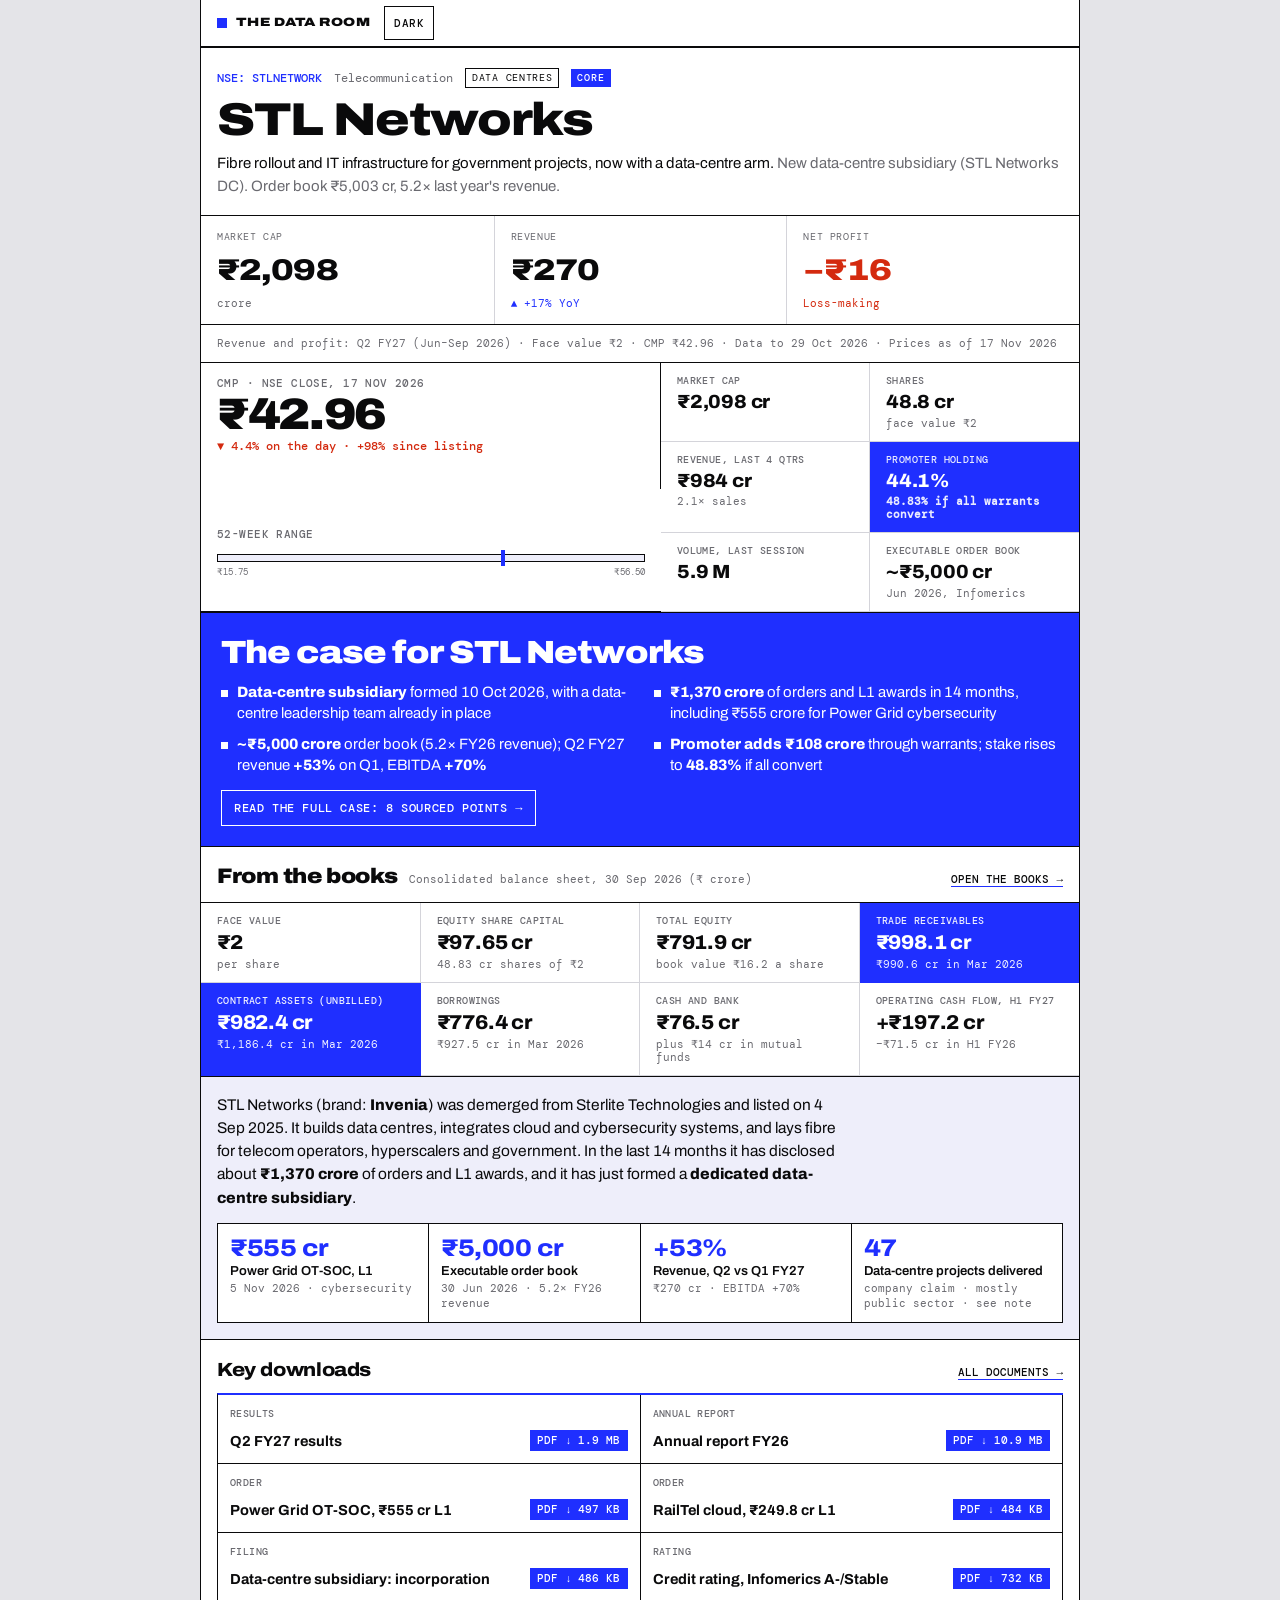
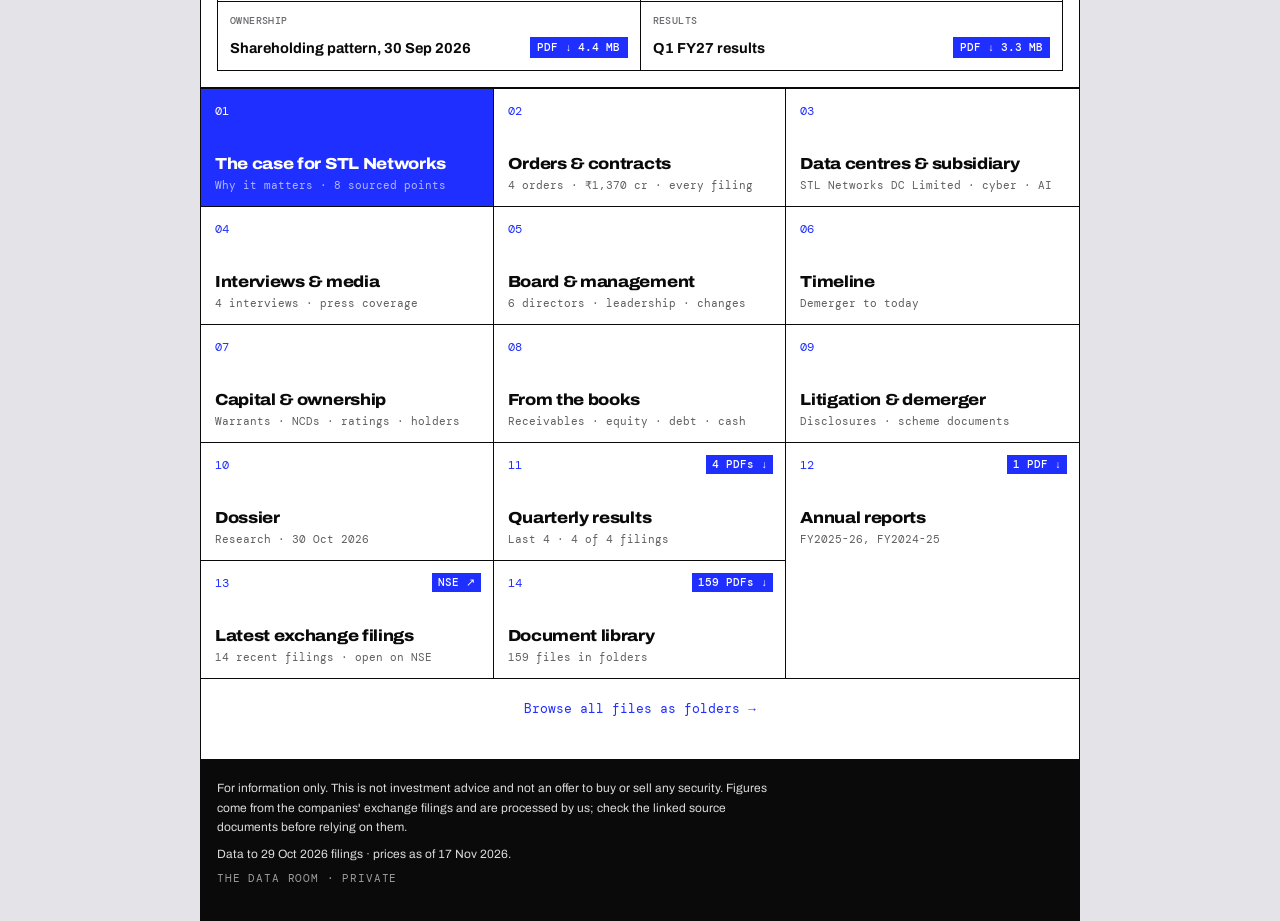
==== commit 7e9ad4b3: "Add From the books: receivables, face value, equity capital, balance sheet, cash flow and funding ne" ====
--- a/c/STLNETWORK/index.html
+++ b/c/STLNETWORK/index.html
@@ -3,14 +3,14 @@
 <script>document.documentElement.className="js";try{var t=localStorage.getItem("dr_theme");if(t)document.documentElement.dataset.theme=t}catch(e){}</script>
 <link rel="preconnect" href="https://fonts.googleapis.com"><link rel="preconnect" href="https://fonts.gstatic.com" crossorigin>
 <link href="https://fonts.googleapis.com/css2?family=Archivo:wdth,wght@62..125,100..900&family=DM+Mono:wght@400;500&display=swap" rel="stylesheet">
-<link rel="stylesheet" href="../../assets/style.css?v=1794913330"></head><body data-scoped="1" data-page="company" data-root="../../">
+<link rel="stylesheet" href="../../assets/style.css?v=1794915762"></head><body data-scoped="1" data-page="company" data-root="../../">
 <svg width="0" height="0" style="position:absolute" aria-hidden="true"><defs><pattern id="hatch" width="5" height="5" patternUnits="userSpaceOnUse" patternTransform="rotate(45)"><line x1="0" y1="0" x2="0" y2="5" style="stroke:var(--ink)" stroke-width="1.6"/></pattern></defs></svg>
 <div class="col"><header class="bar"><div class="bar1"><a class="back" id="back" href="../../index.html">← Companies</a><span class="rt"><a class="brand sm" href="../../index.html"><i></i>THE DATA ROOM</a><button type="button" class="themebtn" id="theme" aria-label="Switch between light and dark">Dark</button></span></div></header><main class="co" data-sym="STLNETWORK"><section data-view="home" class=on><div class="hd"><div class="tags"><span class="tk">NSE: STLNETWORK</span><span>Telecommunication</span><span class="th">Data centres</span><span class="coretag">CORE</span></div>
 <h1>STL Networks</h1><p class="lede">Fibre rollout and IT infrastructure for government projects, now with a data-centre arm. <span>New data-centre subsidiary (STL Networks DC). Order book ₹5,003 cr, 5.2× last year&#x27;s revenue.</span></p></div>
 <div class="kps"><div class="kpi"><span>Market cap</span><b class="">₹2,098</b><em class="">crore</em></div><div class="kpi"><span>Revenue</span><b class="">₹270</b><em class="pos">▲ +17% YoY</em></div><div class="kpi"><span>Net profit</span><b class="neg">−₹16</b><em class="neg">Loss-making</em></div></div>
 <div class="meta">Revenue and profit: Q2 FY27 (Jun–Sep 2026) · Face value ₹2 · CMP ₹42.96 · Data to 29 Oct 2026 · Prices as of 17 Nov 2026</div>
-<div class="mkt"><div class="px"><span>CMP · NSE close, 17 Nov 2026</span><b>₹42.96</b><em class="neg">▼ 4.4% on the day · +98% since listing</em></div><div class="rg"><span>52-week range</span><div class="bar"><i style="left:67%"></i></div><div class="ends"><small>₹15.75</small><small>₹56.50</small></div></div><div class="mgrid"><div class="mc2"><span>Market cap</span><b>₹2,098 cr</b></div><div class="mc2"><span>Shares</span><b>48.8 cr</b><small>face value ₹2</small></div><div class="mc2"><span>Revenue, last 4 qtrs</span><b>₹984 cr</b><small>2.1× sales</small></div><div class="mc2 hl"><span>Promoter holding</span><b>44.1%</b><small>48.83% if all warrants convert</small></div><div class="mc2"><span>Volume, last session</span><b>5.9 M</b></div><div class="mc2"><span>Executable order book</span><b>~₹5,000 cr</b><small>Jun 2026, Infomerics</small></div></div></div><a class="casebanner" href="#story" data-go="story"><div class="cb-h">The case for STL Networks</div><ul><li><b>Data-centre subsidiary</b> formed 10 Oct 2026, with a data-centre leadership team already in place</li><li><b>₹1,370 crore</b> of orders and L1 awards in 14 months, including ₹555 crore for Power Grid cybersecurity</li><li><b>~₹5,000 crore</b> order book (5.2× FY26 revenue); Q2 FY27 revenue <b>+53%</b> on Q1, EBITDA <b>+70%</b></li><li><b>Promoter adds ₹108 crore</b> through warrants; stake rises to <b>48.83%</b> if all convert</li></ul><span class="cb-cta">Read the full case: 8 sourced points →</span></a><div class="hero x"><p>STL Networks (brand: <b>Invenia</b>) was demerged from Sterlite Technologies and listed on 4 Sep 2025. It builds data centres, integrates cloud and cybersecurity systems, and lays fibre for telecom operators, hyperscalers and government. In the last 14 months it has disclosed about <b>₹1,370 crore</b> of orders and L1 awards, and it has just formed a <b>dedicated data-centre subsidiary</b>.</p><div class="xstats"><a class="xs" href="#orders" data-go="orders"><b>₹555 cr</b><span>Power Grid OT-SOC, L1</span><small>5 Nov 2026 · cybersecurity</small></a><a class="xs" href="#story" data-go="story"><b>₹5,000 cr</b><span>Executable order book</span><small>30 Jun 2026 · 5.2× FY26 revenue</small></a><a class="xs" href="#results" data-go="results"><b>+53%</b><span>Revenue, Q2 vs Q1 FY27</span><small>₹270 cr · EBITDA +70%</small></a><a class="xs" href="#datacentres" data-go="datacentres"><b>47</b><span>Data-centre projects delivered</span><small>company claim · mostly public sector · see note</small></a></div></div><div class="dlsec"><div class="dlhead"><h3>Key downloads</h3><a href="#files" data-go="files">All documents →</a></div><div class="dlgrid"><a class="dlb" href="../../files/STLNETWORK/02-Quarterly-Results/2026-09-30_Q2-FY27_Results.pdf" target="_blank" rel="noopener"><span class="dk">Results</span><b>Q2 FY27 results</b><em>PDF ↓ 1.9 MB</em></a><a class="dlb" href="../../files/STLNETWORK/03-Annual-Report/Annual-Report_FY2025-26.pdf" target="_blank" rel="noopener"><span class="dk">Annual report</span><b>Annual report FY26</b><em>PDF ↓ 10.9 MB</em></a><a class="dlb" href="../../files/STLNETWORK/05-Orders-and-Press-Releases/STL_Networks_L1_Power_Grid_OT-SOC_Nov_5_2026.pdf" target="_blank" rel="noopener"><span class="dk">Order</span><b>Power Grid OT-SOC, ₹555 cr L1</b><em>PDF ↓ 497 KB</em></a><a class="dlb" href="../../files/STLNETWORK/05-Orders-and-Press-Releases/STL_Networks_Limited_emerges_as_Lowest_Bidder_L1_from_Railtel_Corporation_of_India_Limit.pdf" target="_blank" rel="noopener"><span class="dk">Order</span><b>RailTel cloud, ₹249.8 cr L1</b><em>PDF ↓ 484 KB</em></a><a class="dlb" href="../../files/STLNETWORK/06-Data-Centre-Subsidiary/Incorporation_of_Wholly_Owned_Subsidiary_-_October_10_2026.pdf" target="_blank" rel="noopener"><span class="dk">Filing</span><b>Data-centre subsidiary: incorporation</b><em>PDF ↓ 486 KB</em></a><a class="dlb" href="../../files/STLNETWORK/08-Capital-Debt-Ratings/Credit_Rating-_September_25_2026.pdf" target="_blank" rel="noopener"><span class="dk">Rating</span><b>Credit rating, Infomerics A-/Stable</b><em>PDF ↓ 732 KB</em></a><a class="dlb" href="../../files/STLNETWORK/07-Financials-Shareholding/Shareholding_Pattern_September_30_2026.pdf" target="_blank" rel="noopener"><span class="dk">Ownership</span><b>Shareholding pattern, 30 Sep 2026</b><em>PDF ↓ 4.4 MB</em></a><a class="dlb" href="../../files/STLNETWORK/02-Quarterly-Results/2026-06-30_Q1-FY27_Results.pdf" target="_blank" rel="noopener"><span class="dk">Results</span><b>Q1 FY27 results</b><em>PDF ↓ 3.3 MB</em></a></div></div><div class="tiles x3"><a class="tile " href="#story" data-go="story"><i>01</i><span class="tt"><b>The case for STL Networks</b><small>Why it matters · 8 sourced points</small></span><em></em></a><a class="tile " href="#orders" data-go="orders"><i>02</i><span class="tt"><b>Orders & contracts</b><small>4 orders · ₹1,370 cr · every filing</small></span><em></em></a><a class="tile " href="#datacentres" data-go="datacentres"><i>03</i><span class="tt"><b>Data centres & subsidiary</b><small>STL Networks DC Limited · cyber · AI</small></span><em></em></a><a class="tile " href="#media" data-go="media"><i>04</i><span class="tt"><b>Interviews & media</b><small>4 interviews · press coverage</small></span><em></em></a><a class="tile " href="#people" data-go="people"><i>05</i><span class="tt"><b>Board & management</b><small>6 directors · leadership · changes</small></span><em></em></a><a class="tile " href="#timeline" data-go="timeline"><i>06</i><span class="tt"><b>Timeline</b><small>Demerger to today</small></span><em></em></a><a class="tile " href="#capital" data-go="capital"><i>07</i><span class="tt"><b>Capital & ownership</b><small>Warrants · NCDs · ratings · holders</small></span><em></em></a><a class="tile " href="#legal" data-go="legal"><i>08</i><span class="tt"><b>Litigation & demerger</b><small>Disclosures · scheme documents</small></span><em></em></a><a class="tile " href="#dossier" data-go="dossier"><i>09</i><span class="tt"><b>Dossier</b><small>Research · 30 Oct 2026</small></span><em></em></a><a class="tile " href="#results" data-go="results"><i>10</i><span class="tt"><b>Quarterly results</b><small>Last 4 · 4 of 4 filings</small></span><em>4 PDFs ↓</em></a><a class="tile " href="#annual" data-go="annual"><i>11</i><span class="tt"><b>Annual reports</b><small>FY2025-26, FY2024-25</small></span><em>1 PDF ↓</em></a><a class="tile " href="#filings" data-go="filings"><i>12</i><span class="tt"><b>Latest exchange filings</b><small>14 recent filings · open on NSE</small></span><em>NSE ↗</em></a><a class="tile " href="#files" data-go="files"><i>13</i><span class="tt"><b>Document library</b><small>159 files in folders</small></span><em>159 PDFs ↓</em></a></div>
-<div class="zipbox"><a class="alt" href="#files" data-go="files">Browse all files as folders →</a></div></section><section data-view="story"><div class="vh"><div><h2>Investment highlights</h2><small>What is working, with the document behind each point</small></div></div><div class="blk xt"><p>STL Networks is repositioning from a government, project-led fibre contractor into a <b>data-centre, systems-integration and managed-services</b> business for hyperscalers, telecom operators, public-sector bodies and enterprises. Management calls data centres the primary growth engine, systems integration the margin engine and connectivity the cash-generating base (annual report FY26, pp. 70–74).</p></div><div class="blk"><div class="xstats"><div class="xs"><b>₹1,370 cr</b><span>orders and L1 awards disclosed</span><small>Sep 2025 to Nov 2026, four orders</small></div><div class="xs"><b>~₹5,000 cr</b><span>executable order book</span><small>30 Jun 2026 (Infomerics)</small></div><div class="xs"><b>86%</b><span>of that book is government / PSU</span><small>Infomerics, Sep 2026</small></div><div class="xs"><b>₹270 cr</b><span>Q2 FY27 revenue</span><small>+53% QoQ, +17% YoY</small></div><div class="xs"><b>₹16.1 cr</b><span>Q2 FY27 EBITDA</span><small>+70% QoQ, margin 5.9%</small></div><div class="xs"><b>₹108 cr</b><span>promoter warrants</span><small>₹24 each, allotted 20 Jun 2026</small></div></div></div><div class="case blue"><h3>The case for</h3><div class="xp blue"><i>1</i><div><b>A dedicated data-centre subsidiary, and the team to run it</b><p><b>STL Networks DC Limited</b> was incorporated on 10 Oct 2026 as a wholly owned subsidiary to establish, acquire, own, operate, manage and market data-centre and telecom infrastructure, and to hold the Department of Telecommunications licences needed to sell connectivity. Management says the aim is a dedicated platform for hyperscalers, data-centre operators and enterprises, with ownership of delivery across the infrastructure and connectivity lifecycle. A new data-centre bench came with it: a COO (2 Jul), a Head of Design &amp; Operations for data centres with 200 MW+ delivered and a Chief Sales &amp; Marketing Officer (both 15–16 Oct).</p><span class="srcs"><a class="src" href="../../files/STLNETWORK/06-Data-Centre-Subsidiary/Proposed_Incorporation_of_a_Wholly_Owned_Subsidiary-_September_11_2026.pdf" target="_blank" rel="noopener">Proposed subsidiary filing, 11 Sep 2026</a><a class="src" href="../../files/STLNETWORK/06-Data-Centre-Subsidiary/Announcement_under_Regulation_30_of_SEBI_Listing_Regulations_in_relation_to_Wholly_Owned_S.pdf" target="_blank" rel="noopener">Subsidiary filing, 15 Sep 2026</a><a class="src" href="../../files/STLNETWORK/06-Data-Centre-Subsidiary/Incorporation_of_Wholly_Owned_Subsidiary_-_October_10_2026.pdf" target="_blank" rel="noopener">Incorporation filing, 10 Oct 2026</a><a class="src" href="../../files/STLNETWORK/06-Data-Centre-Subsidiary/Appointment_of_Senior_Management_Personnel-_July_2_2026.pdf" target="_blank" rel="noopener">COO filing, 2 Jul 2026</a><a class="src" href="../../files/STLNETWORK/06-Data-Centre-Subsidiary/Appointment_of_Senior_Management_Personnel_-_October_16_2026.pdf" target="_blank" rel="noopener">Patel and Barjatiya filing, 16 Oct 2026</a><a class="src" href="https://www.voicendata.com/data-centre/stl-networks-revenue-rises-53-as-data-centre-business-expands-12767428" target="_blank" rel="noopener">Q2 FY27 press coverage, Voice&amp;Data</a></span></div></div><div class="xp blue"><i>2</i><div><b>The largest orders in the company&#x27;s short history are landing in cybersecurity and cloud</b><p><b>₹555 crore</b> (L1) from Power Grid for a centralised Security Operations Centre covering the OT assets of its substations, <b>₹249.8 crore</b> (L1) from RailTel for a private cloud across its data-centre and disaster-recovery sites, <b>₹206.5 crore</b> purchase order from NIC Services for the National Knowledge Network, and <b>₹359 crore</b> from PowerGrid Teleservices for a Tier III data centre at Manesar plus a disaster-recovery site. See the orders table.</p><span class="srcs"><a class="src" href="../../files/STLNETWORK/05-Orders-and-Press-Releases/STL_Networks_L1_Power_Grid_OT-SOC_Nov_5_2026.pdf" target="_blank" rel="noopener">Power Grid L1 filing, 5 Nov 2026</a><a class="src" href="../../files/STLNETWORK/05-Orders-and-Press-Releases/STL_Networks_Limited_emerges_as_Lowest_Bidder_L1_from_Railtel_Corporation_of_India_Limit.pdf" target="_blank" rel="noopener">RailTel L1 filing, 29 Sep 2026</a><a class="src" href="../../files/STLNETWORK/05-Orders-and-Press-Releases/Purchase_Order_received_from_National_Informatics_Centre_Services_Incorporated_Februray_10.pdf" target="_blank" rel="noopener">NIC purchase order filing, 10 Feb 2026</a><a class="src" href="../../files/STLNETWORK/05-Orders-and-Press-Releases/Invenia_-_STL_Networks_Limited_secures_INR_359_Crore_Data_Center_Infrastructure_Contract_f.pdf" target="_blank" rel="noopener">PowerTel press release, 15 Sep 2025</a></span></div></div><div class="xp blue"><i>3</i><div><b>Revenue visibility: about five years of revenue in the order book</b><p>Infomerics puts the executable order book at about <b>₹5,000 crore on 30 Jun 2026</b>, 5.22× FY26 operating income, with about <b>86% from central and state government entities and PSUs</b>. That was before the RailTel (₹249.8 crore) and Power Grid (₹555 crore) awards.</p><span class="srcs"><a class="src" href="../../files/STLNETWORK/08-Capital-Debt-Ratings/Credit_Rating-_September_25_2026.pdf" target="_blank" rel="noopener">Infomerics rating, 25 Sep 2026</a></span></div></div><div class="xp blue"><i>4</i><div><b>The quarterly trend turned in Q2 FY27</b><p>Revenue <b>₹270.11 crore</b>, up 53% on Q1 and 17% on a year ago. EBITDA <b>₹16.06 crore</b>, up 70% on Q1 and 112% on a year ago, margin 5.9% against 3.3%. The consolidated loss narrowed to ₹16.1 crore (Q1: ₹21.9 crore). On a standalone basis the company made a <b>profit of ₹5.1 crore</b> against a loss of ₹12.3 crore in Q1.</p><span class="srcs"><a class="src" href="../../files/STLNETWORK/02-Quarterly-Results/2026-09-30_Q2-FY27_Results.pdf" target="_blank" rel="noopener">Q2 FY27 results (29 Oct 2026)</a><a class="src" href="https://tele.net.in/press-release/invenia-stl-networks-reports-financial-results-for-q2-fy27-12767925" target="_blank" rel="noopener">tele.net, 30 Oct 2026</a></span></div></div><div class="xp blue"><i>5</i><div><b>The promoter is putting money in</b><p>Twin Star Overseas Limited, a promoter entity, was allotted <b>4.5 crore warrants at ₹24</b> (up to ₹108 crore). 25% (₹27 crore) was paid on allotment on 20 Jun 2026 and the remaining ₹81 crore is due when the warrants are exercised, within 18 months. If all the warrants convert, the promoter-group stake rises from 44.11% to <b>48.83%</b> on the 30 Sep 2026 share count. Infomerics counts the warrant proceeds in its liquidity assessment.</p><span class="srcs"><a class="src" href="../../files/STLNETWORK/08-Capital-Debt-Ratings/Issue_of_Convertible_Warrants_on_a_Preferential_Basis-_April_18_2026.pdf" target="_blank" rel="noopener">Warrants approval, 18 Apr 2026</a><a class="src" href="../../files/STLNETWORK/08-Capital-Debt-Ratings/Allotment_of_Warrants_to_Promoter_of_the_Company_on_a_Preferential_Basis_by_way_of_Private.pdf" target="_blank" rel="noopener">Warrants allotment, 20 Jun 2026</a><a class="src" href="../../files/STLNETWORK/08-Capital-Debt-Ratings/Credit_Rating-_September_25_2026.pdf" target="_blank" rel="noopener">Infomerics rating, 25 Sep 2026</a></span></div></div><div class="xp blue"><i>6</i><div><b>A broad, working capability base in data centres, fibre and security</b><p>In its FY26 annual report the company says it has <b>established over 47 data centres</b> (projects it built or supported for clients, mostly public sector and defence; see the note on the Data centres page), <b>1.32 lakh route-km of optical fibre</b> deployed, 45,000 infrastructure sites operationalised, 3 lakh home passes, 4.5 lakh managed devices and CMMI Level 5 certification. These are company figures. Infomerics cites more than 135,000 km of fibre.</p><span class="srcs"><a class="src" href="../../files/STLNETWORK/03-Annual-Report/Annual-Report_FY2025-26.pdf" target="_blank" rel="noopener">Annual report FY26</a><a class="src" href="../../files/STLNETWORK/08-Capital-Debt-Ratings/Credit_Rating-_September_25_2026.pdf" target="_blank" rel="noopener">Infomerics rating, 25 Sep 2026</a></span></div></div><div class="xp blue"><i>7</i><div><b>Investment-grade credit ratings from two agencies</b><p><b>IVR A-/Stable</b> from Infomerics (₹250 crore of bank facilities, 25 Sep 2026) and <b>IND A-/Stable</b> from India Ratings (proposed NCDs and bank loans, 17 Nov 2025). The company allotted ₹150 crore of NCDs on 2 Dec 2025 (Infomerics records ₹250 crore of NCDs raised in FY26).</p><span class="srcs"><a class="src" href="../../files/STLNETWORK/08-Capital-Debt-Ratings/Credit_Rating-_September_25_2026.pdf" target="_blank" rel="noopener">Infomerics rating, 25 Sep 2026</a><a class="src" href="../../files/STLNETWORK/08-Capital-Debt-Ratings/Credit_Rating_November_17_2025.pdf" target="_blank" rel="noopener">India Ratings, 17 Nov 2025</a><a class="src" href="../../files/STLNETWORK/08-Capital-Debt-Ratings/Allotment_of_Non-Convertible_Debentures_December_02_2025.pdf" target="_blank" rel="noopener">NCD allotment, 2 Dec 2025</a></span></div></div><div class="xp blue"><i>8</i><div><b>Counterparties are strong: Power Grid, RailTel, NIC, BSNL, BharatNet, Airtel</b><p>Infomerics lists Airtel, RailTel, Power Grid, BSNL, BharatNet and state digital-infrastructure programmes as the customer base and notes that several have strong credit profiles, which supports eventual collection of receivables.</p><span class="srcs"><a class="src" href="../../files/STLNETWORK/08-Capital-Debt-Ratings/Credit_Rating-_September_25_2026.pdf" target="_blank" rel="noopener">Infomerics rating, 25 Sep 2026</a></span></div></div></div><div class="case red"><h3>What the numbers also show</h3><div class="xp red"><i>·</i><div><b>FY26 was a loss-making year and the turnaround is early</b><p>FY26 consolidated revenue was ₹958.96 crore (₹1,179.72 crore in FY25), EBITDA ₹47.85 crore and the loss attributable to owners ₹99.11 crore. Infomerics points to weak profitability, interest cover of 0.46×, receivables of ₹990.6 crore, a 325-day collection period and operating cash outflow of ₹111.4 crore in FY26. It names collection of receivables and the promoter warrant proceeds as the near-term monitorables.</p><span class="srcs"><a class="src" href="../../files/STLNETWORK/03-Annual-Report/Annual-Report_FY2025-26.pdf" target="_blank" rel="noopener">Annual report FY26</a><a class="src" href="../../files/STLNETWORK/08-Capital-Debt-Ratings/Credit_Rating-_September_25_2026.pdf" target="_blank" rel="noopener">Infomerics rating, 25 Sep 2026</a></span></div></div><div class="xp red"><i>·</i><div><b>The newest awards are L1 positions, not signed contracts</b><p>The Power Grid (₹555 crore) and RailTel (₹249.8 crore) disclosures say the company has emerged as the lowest bidder. Final awards, contract terms and timing are not yet disclosed. The data-centre subsidiary has ₹1 lakh of paid-up capital and no disclosed capex, capacity or site plan.</p><span class="srcs"><a class="src" href="../../files/STLNETWORK/05-Orders-and-Press-Releases/STL_Networks_L1_Power_Grid_OT-SOC_Nov_5_2026.pdf" target="_blank" rel="noopener">Power Grid L1 filing, 5 Nov 2026</a><a class="src" href="../../files/STLNETWORK/05-Orders-and-Press-Releases/STL_Networks_Limited_emerges_as_Lowest_Bidder_L1_from_Railtel_Corporation_of_India_Limit.pdf" target="_blank" rel="noopener">RailTel L1 filing, 29 Sep 2026</a><a class="src" href="../../files/STLNETWORK/06-Data-Centre-Subsidiary/Announcement_under_Regulation_30_of_SEBI_Listing_Regulations_in_relation_to_Wholly_Owned_S.pdf" target="_blank" rel="noopener">Subsidiary filing, 15 Sep 2026</a></span></div></div><div class="xp red"><i>·</i><div><b>Leadership is in transition</b><p>The CEO resigned on 10 Jun 2026 and an interim CEO took over on 11 Jun for one year. The company secretary, head of legal and head of marketing also left between Jul and Sep 2026.</p><span class="srcs"><a class="src" href="../../files/STLNETWORK/10-Governance-Corporate-Actions/Outcome_of_Board_Meeting-_June_10_2026.pdf" target="_blank" rel="noopener">Board outcome, 10 Jun 2026</a></span></div></div></div><p class="note pad">Company claims are labelled as such. Everything is drawn from the company&#x27;s exchange filings, its annual report, rating-agency reports and named press coverage; nothing here is a forecast or a recommendation.</p></section><section data-view="orders"><div class="vh"><div><h2>Orders and contracts</h2><small>Orders disclosed to the stock exchanges, newest first</small></div></div><div class="blk"><div class="xstats"><div class="xs"><b>₹1,370 cr</b><span>four distinct orders</span><small>555 + 249.8 + 206.49 + 359</small></div><div class="xs"><b>₹804.8 cr</b><span>L1 awards (Power Grid, RailTel)</span><small>lowest bidder, final award pending</small></div><div class="xs"><b>₹565.5 cr</b><span>purchase order / contract</span><small>NIC Services, PowerTel</small></div></div></div><div class="blk"><h3>Orders disclosed by the company</h3><div class="xtwrap"><table class="xtable"><thead><tr><th class="">Date</th><th class="">Customer</th><th class="">What</th><th class="num">₹ crore</th><th class="">Status</th><th class="">Terms</th><th class="">Source</th></tr></thead><tbody><tr><td>5 Nov 2026</td><td>Power Grid Corporation of India</td><td>Package for implementation of a <b>Centralized Security Operations Centre for OT assets of substations (OT-SOC)</b>. Cybersecurity for the power grid.</td><td class="num">555</td><td><b>L1 bidder</b> (lowest). Final award not yet disclosed</td><td>Bid spec CC/NT/W-MISC/DOM/A02/26/00023, RFx 5002005016 dated 5 Jan 2026. Incl. taxes</td><td class=""><a class="ilink" href="../../files/STLNETWORK/05-Orders-and-Press-Releases/STL_Networks_L1_Power_Grid_OT-SOC_Nov_5_2026.pdf" target="_blank" rel="noopener">Exchange filing ↗</a></td></tr><tr><td>29 Sep 2026</td><td>RailTel Corporation of India</td><td>Design, supply, installation, testing, commissioning, integration, migration and deployment of <b>cloud infrastructure at RailTel&#x27;s data centre and disaster-recovery site</b>. Multi-tenant private cloud (Gurugram and Secunderabad, per the company&#x27;s press release).</td><td class="num">249.8</td><td><b>L1 bidder</b> (lowest). Final award not yet disclosed</td><td>Tender RAILTEL/TENDER/OT/CO/ITP/2026-27/DC-DR Infra/018 dated 25 Jun 2026. Incl. taxes. Press release: commissioning within 180 days, 5-year warranty</td><td class=""><a class="ilink" href="../../files/STLNETWORK/05-Orders-and-Press-Releases/STL_Networks_Limited_emerges_as_Lowest_Bidder_L1_from_Railtel_Corporation_of_India_Limit.pdf" target="_blank" rel="noopener">Exchange filing ↗</a></td></tr><tr><td>10 Feb 2026</td><td>National Informatics Centre Services Inc. (NKN)</td><td>Procurement of <b>network equipment through the National Knowledge Network</b>.</td><td class="num">206.49</td><td><b>Purchase order</b> received</td><td>GeM contract GEMC-511687786594913. 12-week implementation, 5-year warranty and AMC. Incl. taxes</td><td class=""><a class="ilink" href="../../files/STLNETWORK/05-Orders-and-Press-Releases/Purchase_Order_received_from_National_Informatics_Centre_Services_Incorporated_Februray_10.pdf" target="_blank" rel="noopener">Exchange filing ↗</a></td></tr><tr><td>3 Feb 2026</td><td>National Informatics Centre Services Inc. (NKN)</td><td>Same order, at the L1 / letter-of-intent stage. <b>₹175 crore excluding taxes</b>, which is the ₹206.49 crore above including taxes. Not counted twice.</td><td class="num">175</td><td>L1 bidder, letter of intent</td><td>GeM bid GEM/2025/B/6918691</td><td class=""><a class="ilink" href="../../files/STLNETWORK/05-Orders-and-Press-Releases/STL_Networks_Limited_emerges_as_Lowest_Bidder_L1_Bidder_from_National_Informatics_Centre.pdf" target="_blank" rel="noopener">Exchange filing ↗</a></td></tr><tr><td>15 Sep 2025</td><td>PowerGrid Teleservices (a Power Grid subsidiary)</td><td>Design, build, commission and maintain the IT and cloud infrastructure of a <b>greenfield Tier III data centre at Manesar</b>, a <b>disaster-recovery data centre</b>, IaaS and DR services, and long-term operations and maintenance.</td><td class="num">359</td><td><b>Contract</b> won (company press release)</td><td>Release headline says ₹359 crore; its text says &#x27;over ~₹360 crore&#x27;. Long-term O&amp;M</td><td class=""><a class="ilink" href="../../files/STLNETWORK/05-Orders-and-Press-Releases/Invenia_-_STL_Networks_Limited_secures_INR_359_Crore_Data_Center_Infrastructure_Contract_f.pdf" target="_blank" rel="noopener">Press release ↗</a></td></tr></tbody></table></div><p class=note>₹ crore, as stated by the company. Totals count each order once: 555 + 249.8 + 206.49 + 359 = ₹1,370.3 crore. L1 means STL Networks submitted the lowest bid; it is not yet a signed contract.</p></div><div class="blk xt"><h3>Context</h3><p>Compare the scale with the business: consolidated revenue was ₹958.96 crore in FY26 and ₹270.11 crore in Q2 FY27. The Power Grid and RailTel awards alone are about ₹805 crore.</p><p>The company&#x27;s executable order book was about ₹5,000 crore on 30 Jun 2026 (Infomerics, <a class="ilink" href="../../files/STLNETWORK/08-Capital-Debt-Ratings/Credit_Rating-_September_25_2026.pdf" target="_blank" rel="noopener">Sep 2026 rating report</a>), before these two awards.</p></div><div class="blk"><h3>Tenders and L1 positions mentioned by third-party commentary (not confirmed by company filings)</h3><div class="xtwrap"><table class="xtable"><thead><tr><th class="">Tender</th><th class="">Authority</th><th class="">Position reported</th><th class="">Status in this room</th></tr></thead><tbody><tr><td>OT cybersecurity for substations (OT-SOC)</td><td>Power Grid</td><td>L1</td><td><b>Confirmed</b> by the company&#x27;s 5 Nov 2026 filing (row above)</td></tr><tr><td>Cloud infrastructure at data-centre and DR sites</td><td>RailTel</td><td>L1 / LOI</td><td><b>Confirmed as L1</b> by the company&#x27;s 29 Sep 2026 filing (row above)</td></tr><tr><td>Zero Trust Network Architecture (ZTNA) licences</td><td>MeitY</td><td>L1 reported</td><td>Not in company filings. Unverified</td></tr><tr><td>Endpoint Detection &amp; Response and Unified Endpoint Management</td><td>MeitY</td><td>L3 reported</td><td>Not in company filings. Unverified</td></tr><tr><td>Server procurement, 153 units</td><td>Ministry of Defence</td><td>L1 reported</td><td>Not in company filings. Unverified</td></tr><tr><td>Network routers and devices, 309 units</td><td>MeitY</td><td>L1 reported</td><td>Not in company filings. Unverified</td></tr><tr><td>IT Project Implementation Agency</td><td>Ministry of Ports, Shipping &amp; Waterways</td><td>H3 reported</td><td>Not in company filings. Unverified</td></tr><tr><td>Router and firewall procurement</td><td>Ministry of Power</td><td>Bid participation reported</td><td>Not in company filings. Unverified</td></tr></tbody></table></div><p class=note>Source: a social-media style commentary shared with the data-room owner (author not identified). It says itself that these are &#x27;tender participation and reported ranking details, not confirmed order wins&#x27;. The company has not disclosed these. Treat everything except the first two rows as unverified.</p></div><div class="blk xt"><h3>Programmes without a disclosed value</h3><p><b>BharatNet Phase III, Jammu &amp; Kashmir and Ladakh.</b> The interim CEO says the company is deploying more than 13,000 km of optical fibre serving thousands of Gram Panchayats, with operations and maintenance &#x27;central to the project&#x27; (<a class="ilink" href="https://telecomtalk.info/invenia-stl-networks-ceo-why-ai-datacentres-india/1012358/" target="_blank" rel="noopener">TelecomTalk, 30 Sep 2026</a>). Value not disclosed.</p><p><b>Earlier work</b> cited in the FY26 annual report includes the J&amp;K network operations centre under BharatNet, NIC / NKN and ERNET, defence communication networks for the Army and Navy, and BharatNet deployments across Maharashtra, Telangana and Tamil Nadu (<a class="ilink" href="../../files/STLNETWORK/03-Annual-Report/Annual-Report_FY2025-26.pdf" target="_blank" rel="noopener">annual report FY26</a>).</p></div><div class="blk"><h3>Order documents</h3><div class="tree"><div class="fd"><div class="fh"><span>▾ 05-Orders-and-Press-Releases/ · Orders and press releases</span><em>6 files</em></div><a class="ff doc" href="../../files/STLNETWORK/05-Orders-and-Press-Releases/STL_Networks_L1_Power_Grid_OT-SOC_Nov_5_2026.pdf" target="_blank" rel="noopener"><span class="br">├─</span><span class="fn">STL Networks emerges as Lowest Bidder (L1) from Power Grid Corporation (Power Grid OT-SOC L1), November 5, 2026<small>5 Nov 2026</small></span><em>497 KB</em></a><a class="ff doc" href="../../files/STLNETWORK/05-Orders-and-Press-Releases/STL_Networks_Limited_emerges_as_Lowest_Bidder_L1_from_Railtel_Corporation_of_India_Limit.pdf" target="_blank" rel="noopener"><span class="br">├─</span><span class="fn">STL Networks Limited emerges as Lowest Bidder (L1) from Railtel Corporation of India Limited- September 29, 2026<small>29 Sep 2026</small></span><em>484 KB</em></a><a class="ff doc" href="../../files/STLNETWORK/05-Orders-and-Press-Releases/STL_Networks_Limited_emerges_as_Lowest_Bidder_L1_Bidder_from_National_Informatics_Centre.pdf" target="_blank" rel="noopener"><span class="br">├─</span><span class="fn">STL Networks Limited emerges as Lowest Bidder (L1 Bidder) from National Informatics Centre Services Incorporated_STL Networks Limited_February 3, 2026<small>3 Feb 2026</small></span><em>324 KB</em></a><a class="ff doc" href="../../files/STLNETWORK/05-Orders-and-Press-Releases/Purchase_Order_received_from_National_Informatics_Centre_Services_Incorporated_Februray_10.pdf" target="_blank" rel="noopener"><span class="br">├─</span><span class="fn">Purchase Order received from National Informatics Centre Services Incorporated_Februray 10, 2026<small>1 Feb 2026</small></span><em>376 KB</em></a><a class="ff doc" href="../../files/STLNETWORK/05-Orders-and-Press-Releases/Invenia_-_STL_Networks_Limited_secures_INR_359_Crore_Data_Center_Infrastructure_Contract_f.pdf" target="_blank" rel="noopener"><span class="br">├─</span><span class="fn">Invenia - STL Networks Limited secures INR 359 Crore Data Center Infrastructure Contract from PowerGrid Teleservices Limited_ September 15, 2025<small>15 Sep 2025</small></span><em>442 KB</em></a><a class="ff doc" href="../../files/STLNETWORK/05-Orders-and-Press-Releases/Press_Release_-_Invenia_Debuts_On_The_Indian_Stock_Exchange_Marking_A_New_Era_In_Digital.pdf" target="_blank" rel="noopener"><span class="br">├─</span><span class="fn">Press Release - Invenia Debuts On The Indian Stock Exchange, Marking A New Era In Digital Infrastructure Leadership_September 4, 2025<small>4 Sep 2025</small></span><em>469 KB</em></a></div></div></div></section><section data-view="datacentres"><div class="vh"><div><h2>Data centres and Invenia</h2><small>The subsidiary, what it is for, and what the company already does</small></div></div><div class="blk xt"><p><b>Invenia</b> is the brand of STL Networks Limited. It says it is a digital-infrastructure services company for telcos, data-centre companies, government, defence and large enterprises across India and the UK, in three lines of business: <b>data centres</b> (the primary growth engine), <b>system integration</b> including cloud and cybersecurity (the margin engine) and <b>connectivity services</b> (the foundation). Source: annual report FY26, pp. 70–74.</p></div><div class="blk"><h3>STL Networks DC Limited: the data-centre subsidiary</h3><div class="xtwrap"><table class="xtable kv"><thead><tr><th class=""></th><th class="">Detail</th></tr></thead><tbody><tr><td>What it is</td><td>A <b>wholly owned subsidiary</b> (100%) of STL Networks Limited, for its data-centre and data-centre-connectivity business.</td></tr><tr><td>Why now</td><td>Management: to give data centres a dedicated services platform and take &#x27;greater ownership of delivery across the infrastructure and connectivity lifecycle&#x27;. Customers named: hyperscalers, data-centre operators and enterprises.</td></tr><tr><td>What it may do</td><td>Establish, acquire, own, operate, manage and market <b>data-centre and telecom infrastructure</b>, data-centre solutions and connectivity services; carry on integrated data-centre and connectivity solutions.</td></tr><tr><td>Licences</td><td>To obtain and maintain the licences, approvals and authorisations from the <b>Department of Telecommunications</b> and other regulators, so it can sell connectivity itself.</td></tr><tr><td>Timeline</td><td>A committee of the board approves incorporating the subsidiary, 11 Sep 2026. Name &#x27;STL Networks DC Limited&#x27; approved by the Authorisation and Allotment Committee, 15 Sep 2026. <b>Certificate of incorporation issued 10 Oct 2026.</b></td></tr><tr><td>Funding at start</td><td>Cash. STL Networks subscribes to 100% of the initial paid-up capital of <b>₹1,00,000</b> (50,000 equity shares of ₹2). No capex, capacity (MW), site or customer commitments have been disclosed for it yet.</td></tr><tr><td>Sources</td><td class=""><a class="ilink" href="../../files/STLNETWORK/06-Data-Centre-Subsidiary/Proposed_Incorporation_of_a_Wholly_Owned_Subsidiary-_September_11_2026.pdf" target="_blank" rel="noopener">Proposed subsidiary, 11 Sep 2026 ↗</a></td></tr><tr><td></td><td class=""><a class="ilink" href="../../files/STLNETWORK/06-Data-Centre-Subsidiary/Announcement_under_Regulation_30_of_SEBI_Listing_Regulations_in_relation_to_Wholly_Owned_S.pdf" target="_blank" rel="noopener">Details approved, 15 Sep 2026 ↗</a></td></tr><tr><td></td><td class=""><a class="ilink" href="../../files/STLNETWORK/06-Data-Centre-Subsidiary/Incorporation_of_Wholly_Owned_Subsidiary_-_October_10_2026.pdf" target="_blank" rel="noopener">Incorporation, 10 Oct 2026 ↗</a></td></tr></tbody></table></div><p class=note>The subsidiary is brand new. What it will own and how much it will invest are not yet public. The shape of the plan will show up in later filings, results and press releases.</p></div><div class="case blue"><h3>How management describes the opportunity</h3><div class="xp blue"><i>·</i><div><b>AI workloads need reliable links between data centres, cloud and enterprises</b><p>Interim CEO C. R. Battula: the constraint is &#x27;not only bandwidth&#x27; but reliability, route diversity and operational visibility. Hyperscalers want large, high-density infrastructure quickly. Enterprises want to modernise live environments. Government wants resilience, governance and sustained support.</p><span class="srcs"><a class="src" href="https://telecomtalk.info/invenia-stl-networks-ceo-why-ai-datacentres-india/1012358/" target="_blank" rel="noopener">TelecomTalk interview, 30 Sep 2026</a></span></div></div><div class="xp blue"><i>·</i><div><b>From a project business to one that operates the infrastructure</b><p>The company distinguishes system integration (design, deploy, upgrade) from managed services (ongoing support and optimisation) and says managed-services contracts add revenue visibility. The annual report calls it a &#x27;deliberate pivot&#x27; from a government-oriented, project-led model to a hyperscaler- and enterprise-facing lifecycle partner.</p><span class="srcs"><a class="src" href="https://telecomtalk.info/invenia-stl-networks-ceo-why-ai-datacentres-india/1012358/" target="_blank" rel="noopener">TelecomTalk, 30 Sep 2026</a><a class="src" href="../../files/STLNETWORK/03-Annual-Report/Annual-Report_FY2025-26.pdf" target="_blank" rel="noopener">Annual report FY26</a></span></div></div><div class="xp blue"><i>·</i><div><b>Where it will focus in the data-centre stack</b><p>Mechanical, electrical and plumbing systems, IT integration and managed operations, where it sees its strongest margins, rather than civil works. Five pillars: full-lifecycle capability, a strong supplier base, a growing in-house data-centre team with experienced leaders from established operators, technology partnerships in liquid cooling and high-density power for AI-ready facilities, and partnerships with hyperscalers, colocation players and large enterprises.</p><span class="srcs"><a class="src" href="../../files/STLNETWORK/03-Annual-Report/Annual-Report_FY2025-26.pdf" target="_blank" rel="noopener">Annual report FY26</a></span></div></div><div class="xp blue"><i>·</i><div><b>AI, GPUs and sovereign cloud</b><p>The company says it is strengthening data-centre capabilities &#x27;to support GPU-intensive environments&#x27; and has built sovereign fibre infrastructure for in-country data movement. It described a plan for &#x27;next-gen edge-to-core interconnect&#x27; linking GPU-ready edge data centres with core facilities. This is a stated plan, not a delivered capability.</p><span class="srcs"><a class="src" href="https://telecomdrive.com/how-invenia-is-reinventing-connectivity-to-drive-indias-digital-backbone/" target="_blank" rel="noopener">TelecomDrive interview, 19 Oct 2026</a><a class="src" href="https://cxotoday.com/corner-office/cyber-resilience-has-become-a-strategic-priority-for-organisations/" target="_blank" rel="noopener">CXOtoday interview, 4 Dec 2025</a></span></div></div></div><div class="blk"><h3>What the company already does in data centres</h3><div class="xtwrap"><table class="xtable kv"><thead><tr><th class="">Item</th><th class="">Detail</th><th class="">Source</th></tr></thead><tbody><tr><td>Track record</td><td><b>47 data-centre projects</b> delivered or supported (company figure, see the note above). Services: data-centre design and advisory, end-to-end build, data-centre interconnect, disaster recovery, managed data-centre and cloud operations.</td><td class=""><a class="ilink" href="../../files/STLNETWORK/03-Annual-Report/Annual-Report_FY2025-26.pdf" target="_blank" rel="noopener">Annual report FY26 ↗</a></td></tr><tr><td>PowerTel, Manesar</td><td>Greenfield <b>Tier III data centre</b> plus disaster-recovery data centre, IaaS and DR services, long-term O&amp;M. ₹359 crore. Company says it uses advanced cooling and energy-efficient design.</td><td class=""><a class="ilink" href="../../files/STLNETWORK/05-Orders-and-Press-Releases/Invenia_-_STL_Networks_Limited_secures_INR_359_Crore_Data_Center_Infrastructure_Contract_f.pdf" target="_blank" rel="noopener">Press release ↗</a></td></tr><tr><td>RailTel</td><td>Multi-tenant <b>private cloud</b> across RailTel&#x27;s data-centre and DR sites with micro-segmentation and near real-time DC–DR replication. ₹249.8 crore, L1. Aligned to MeitY cloud guidelines and the DPDP Act, per the company.</td><td class=""><a class="ilink" href="../../files/STLNETWORK/05-Orders-and-Press-Releases/STL_Networks_Limited_emerges_as_Lowest_Bidder_L1_from_Railtel_Corporation_of_India_Limit.pdf" target="_blank" rel="noopener">Exchange filing ↗</a></td></tr><tr><td>Connectivity for data centres</td><td>Fibre for data-centre interconnect and hyperscaler fronthaul and backhaul; next-generation high-density, hollow-core and multi-core fibre.</td><td class=""><a class="ilink" href="../../files/STLNETWORK/03-Annual-Report/Annual-Report_FY2025-26.pdf" target="_blank" rel="noopener">Annual report FY26 ↗</a></td></tr></tbody></table></div></div><div class="blk"><h3>Cybersecurity</h3><div class="xtwrap"><table class="xtable kv"><thead><tr><th class="">Item</th><th class="">Detail</th><th class="">Source</th></tr></thead><tbody><tr><td>Largest order</td><td><b>₹555 crore</b> L1 from Power Grid for a centralised <b>OT Security Operations Centre</b> for substations.</td><td class=""><a class="ilink" href="../../files/STLNETWORK/05-Orders-and-Press-Releases/STL_Networks_L1_Power_Grid_OT-SOC_Nov_5_2026.pdf" target="_blank" rel="noopener">Exchange filing ↗</a></td></tr><tr><td>Offering</td><td>Cybersecurity consulting, security architecture and engineering, audit and compliance, security operations (SOC) and managed security.</td><td class=""><a class="ilink" href="https://inveniatech.com" target="_blank" rel="noopener">inveniatech.com ↗</a></td></tr><tr><td>Approach</td><td>&#x27;Secure-by-design&#x27;, zero-trust architecture, continuous monitoring, AI-led detection and automated response (CEO interviews).</td><td class=""><a class="ilink" href="https://tele.net.in/invenia-stl-networks-building-scalable-and-future-ready-digital-backbones/" target="_blank" rel="noopener">Tele.net, 7 Apr 2026 ↗</a></td></tr><tr><td>Market view</td><td>The annual report says managed security is the fastest-growing segment of India&#x27;s managed-services market (company-cited industry data).</td><td class=""><a class="ilink" href="../../files/STLNETWORK/03-Annual-Report/Annual-Report_FY2025-26.pdf" target="_blank" rel="noopener">Annual report FY26 ↗</a></td></tr></tbody></table></div></div><div class="blk"><h3>The data-centre team</h3><div class="pps"><div class="pp"><b>Col. Girish Nandan Juneja</b><span>Chief Operating Officer · from 2 Jul 2026</span><small>M.Tech in Power Systems Engineering, IIT Kharagpur. Appointed to scale the data-centre and infrastructure business.</small><span class="srcs"><a class="src" href="../../files/STLNETWORK/06-Data-Centre-Subsidiary/Appointment_of_Senior_Management_Personnel-_July_2_2026.pdf" target="_blank" rel="noopener">COO filing, 2 Jul 2026</a></span></div><div class="pp"><b>Kiran Patel</b><span>Head of Design &amp; Operations, Data Centre · from 15 Oct 2026</span><small>29 years in data-centre project management and critical engineering. Delivered more than 200 MW of capacity. Previously Head of Delivery and Design at Colt Data Centre Services, including a 63 MW + 63 MW hyperscale project for Amazon in Mumbai and Chennai. Earlier Yotta, CtrlS, Webwerks.</small><span class="srcs"><a class="src" href="../../files/STLNETWORK/06-Data-Centre-Subsidiary/Appointment_of_Senior_Management_Personnel_-_October_16_2026.pdf" target="_blank" rel="noopener">Patel and Barjatiya filing, 16 Oct 2026</a></span></div><div class="pp"><b>Gaurav Barjatiya</b><span>Chief Sales &amp; Marketing Officer · from 16 Oct 2026</span><small>About 17 years in IT and digital infrastructure; joins from NCC Limited and earlier spent 13 years in the Sterlite group. Remit: sales, marketing and go-to-market for data centres, government, public sector and enterprise.</small><span class="srcs"><a class="src" href="../../files/STLNETWORK/06-Data-Centre-Subsidiary/Appointment_of_Senior_Management_Personnel_-_October_16_2026.pdf" target="_blank" rel="noopener">Patel and Barjatiya filing, 16 Oct 2026</a></span></div><div class="pp"><b>C. R. Battula</b><span>Whole-time Director and Interim CEO · from 11 Jun 2026</span><small>23+ years across telecom, government, public sector, healthcare and defence. Previously led System Integration and sales at Invenia.</small><span class="srcs"><a class="src" href="../../files/STLNETWORK/10-Governance-Corporate-Actions/Appointment_of_Whole_Time_Director_Interim_Chief_Executive_Officer-_June_10_2026.pdf" target="_blank" rel="noopener">Board outcome, 10 Jun 2026</a></span></div></div></div><div class="blk xt"><h3>About the &quot;47 data centres&quot;</h3><p>The company&#x27;s FY26 annual report says it has &#x27;established over 47 data centers&#x27;. Its listing document (information memorandum, FY25) says it &#x27;supported 47 data centers&#x27; and, separately, has &#x27;experience deploying over 45 data centers across India, primarily for public sector enterprises and defence organizations&#x27;. The RailTel release says 47 data-centre projects worth over ₹4,000 crore. The figure has been the same since the listing.</p><p><b>How to read it:</b> these are projects the company designed, built, integrated or supported for clients. STL Networks does not own or operate data-centre capacity today (the subsidiary above is brand new). The sites, their size (MW) and their owners are not named, so the number is the company&#x27;s claim and <b>cannot be checked independently</b> from public documents. The only large facility named is the PowerTel Manesar Tier III site, which was won in Sep 2025 and is still being built.</p></div><div class="blk"><h3>Documents</h3><div class="tree"><div class="fd"><div class="fh"><span>▾ 06-Data-Centre-Subsidiary/ · Data-centre subsidiary and leadership</span><em>5 files</em></div><a class="ff doc" href="../../files/STLNETWORK/06-Data-Centre-Subsidiary/Appointment_of_Senior_Management_Personnel_-_October_16_2026.pdf" target="_blank" rel="noopener"><span class="br">├─</span><span class="fn">Appointment of Senior Management Personnel - October 16, 2026<small>16 Oct 2026</small></span><em>491 KB</em></a><a class="ff doc" href="../../files/STLNETWORK/06-Data-Centre-Subsidiary/Incorporation_of_Wholly_Owned_Subsidiary_-_October_10_2026.pdf" target="_blank" rel="noopener"><span class="br">├─</span><span class="fn">Incorporation of Wholly Owned Subsidiary - October 10, 2026<small>10 Oct 2026</small></span><em>486 KB</em></a><a class="ff doc" href="../../files/STLNETWORK/06-Data-Centre-Subsidiary/Announcement_under_Regulation_30_of_SEBI_Listing_Regulations_in_relation_to_Wholly_Owned_S.pdf" target="_blank" rel="noopener"><span class="br">├─</span><span class="fn">Announcement under Regulation 30 of SEBI Listing Regulations in relation to Wholly Owned Subsidiary of the Company- September 15, 2026<small>15 Sep 2026</small></span><em>474 KB</em></a><a class="ff doc" href="../../files/STLNETWORK/06-Data-Centre-Subsidiary/Proposed_Incorporation_of_a_Wholly_Owned_Subsidiary-_September_11_2026.pdf" target="_blank" rel="noopener"><span class="br">├─</span><span class="fn">Proposed Incorporation of a Wholly Owned Subsidiary- September 11, 2026<small>11 Sep 2026</small></span><em>1.7 MB</em></a><a class="ff doc" href="../../files/STLNETWORK/06-Data-Centre-Subsidiary/Appointment_of_Senior_Management_Personnel-_July_2_2026.pdf" target="_blank" rel="noopener"><span class="br">├─</span><span class="fn">Appointment of Senior Management Personnel- July 2, 2026<small>2 Jul 2026</small></span><em>458 KB</em></a></div></div></div></section><section data-view="media"><div class="vh"><div><h2>Interviews and media</h2><small>Management in their own words, and what the trade press has reported</small></div></div><p class="note pad">Interview statements are management&#x27;s own claims. We summarise; open the link for the full text. We looked for the company&#x27;s posts on X and LinkedIn but could not retrieve them reliably, so nothing from social media is quoted as the company&#x27;s. Commentary shared with the data-room owner is on the Orders page.</p><div class="blk"><h3>Interviews</h3><article class="mc"><div class="mk"><span class="kind interview">Interview</span><span>TelecomDrive</span><time>19 Oct 2026</time></div><h4><a href="https://telecomdrive.com/how-invenia-is-reinventing-connectivity-to-drive-indias-digital-backbone/" target="_blank" rel="noopener">How Invenia is reinventing connectivity to drive India&#x27;s digital backbone</a></h4><div class="who">C. R. Battula, Whole-time Director and Interim CEO · interviewer Zia Askari</div><ul><li>Says the company has <b>delivered 47 data centres</b> to date (company claim), with capability across MEP infrastructure, data-centre interconnect, network and IT integration and structured cabling, and <b>over 1.4 lakh km of fibre</b> deployed.</li><li>Targets healthcare, BFSI, energy and citizen services; calls itself a full-stack digital infrastructure services company taking single-point accountability across the asset lifecycle.</li><li>AI readiness: high-capacity fibre, AI-ready data-centre environments and strengthened capability for GPU-intensive environments; managed services with AI-driven operations; sovereign fibre for in-country data movement.</li><li>No capacity (MW), order values or financial figures given.</li></ul><a class="open" href="https://telecomdrive.com/how-invenia-is-reinventing-connectivity-to-drive-indias-digital-backbone/" target="_blank" rel="noopener">Read at source ↗</a></article><article class="mc"><div class="mk"><span class="kind interview">Interview</span><span>TelecomTalk</span><time>30 Sep 2026</time></div><h4><a href="https://telecomtalk.info/invenia-stl-networks-ceo-why-ai-datacentres-india/1012358/" target="_blank" rel="noopener">Invenia-STL Networks CEO on why AI and data centres are changing India&#x27;s connectivity needs</a></h4><div class="who">C. R. Battula, Whole-time Director and Interim CEO · email interview, Tarun P K</div><ul><li>AI workloads need reliable, diverse, observable links between data centres, cloud and enterprises, not just bandwidth.</li><li>Cites the greenfield Tier III data centre and DR facility at Manesar as the model engagement, covering IT and cloud infrastructure, IaaS, DR and long-term operations.</li><li>BharatNet Phase III in J&amp;K and Ladakh: <b>more than 13,000 km of fibre</b>, operations and maintenance central to the project.</li><li>Capital allocation has become more focused on data centres and system integration. Watch over 12–24 months: delivery on major programmes, growth and duration of data-centre and hyperscaler relationships, service availability.</li></ul><a class="open" href="https://telecomtalk.info/invenia-stl-networks-ceo-why-ai-datacentres-india/1012358/" target="_blank" rel="noopener">Read at source ↗</a></article><article class="mc"><div class="mk"><span class="kind interview">Interview</span><span>Tele.net</span><time>7 Apr 2026</time></div><h4><a href="https://tele.net.in/invenia-stl-networks-building-scalable-and-future-ready-digital-backbones/" target="_blank" rel="noopener">Invenia-STL Networks: building scalable and future-ready digital backbones</a></h4><div class="who">Pankaj Malik, then CEO and Whole-time Director · written Q&amp;A</div><ul><li>Sees strongest demand where connectivity, cloud and security converge; a &#x27;secure-by-design&#x27; approach with zero-trust, identity governance, AI-led detection and automated response.</li><li>Fibre rollouts run on GIS-led planning, digital survey and automated design in a stage-gated model.</li><li>Data centres: works across the value chain from fibre and network integration to power systems and managed infrastructure, for hyperscalers, enterprises and government programmes; greenfield and modernisation.</li><li>No MW, order or financial figures.</li></ul><p class="cav">Pankaj Malik resigned as CEO on 10 Jun 2026; he was CEO when this was published.</p><a class="open" href="https://tele.net.in/invenia-stl-networks-building-scalable-and-future-ready-digital-backbones/" target="_blank" rel="noopener">Read at source ↗</a></article><article class="mc"><div class="mk"><span class="kind interview">Interview</span><span>CXOtoday Corner Office</span><time>4 Dec 2025</time></div><h4><a href="https://cxotoday.com/corner-office/cyber-resilience-has-become-a-strategic-priority-for-organisations/" target="_blank" rel="noopener">Cyber resilience has become a strategic priority for organisations</a></h4><div class="who">Pankaj Malik, then CEO and Whole-time Director</div><ul><li>Layered cybersecurity from endpoints to data fabric: continuous monitoring, zero-trust, threat detection, predictive analytics and AI automation.</li><li>Says AI is &#x27;the core engine&#x27; of the delivery model, starting with AI-enabled quality control on fibre, integration and data-centre sites.</li><li>Cites <b>over 132,000 km of fibre</b> and BharatNet Phase III; notes only 0.5% of rural households have FTTH.</li><li>Moving from a connectivity provider to a full-stack digital infrastructure partner; &#x27;preparing for next-gen edge-to-core interconnect&#x27; for GPU-ready edge data centres (a plan, not a delivered capability).</li></ul><p class="cav">Pankaj Malik resigned as CEO on 10 Jun 2026.</p><a class="open" href="https://cxotoday.com/corner-office/cyber-resilience-has-become-a-strategic-priority-for-organisations/" target="_blank" rel="noopener">Read at source ↗</a></article></div><div class="blk"><h3>Company announcements in the press</h3><article class="mc"><div class="mk"><span class="kind results">Results</span><span>Voice&amp;Data</span><time>30 Oct 2026</time></div><h4><a href="https://www.voicendata.com/data-centre/stl-networks-revenue-rises-53-as-data-centre-business-expands-12767428" target="_blank" rel="noopener">STL Networks revenue rises 53% as data centre business expands</a></h4><ul><li>Q2 FY27 revenue ₹270.11 crore (+53% QoQ, +17% YoY); EBITDA ₹16.06 crore (+70% QoQ, +112% YoY); margin 5.9% vs 3.3%.</li><li>Debt down 20% between March and September 2026, per the company, through working-capital focus.</li><li>Mentions the ₹250 crore RailTel project and the new subsidiary; interim CEO names hyperscalers, data-centre providers, public-sector, enterprise and telecom customers as the focus.</li></ul><a class="open" href="https://www.voicendata.com/data-centre/stl-networks-revenue-rises-53-as-data-centre-business-expands-12767428" target="_blank" rel="noopener">Read at source ↗</a></article><article class="mc"><div class="mk"><span class="kind results">Results</span><span>Tele.net</span><time>30 Oct 2026</time></div><h4><a href="https://tele.net.in/press-release/invenia-stl-networks-reports-financial-results-for-q2-fy27-12767925" target="_blank" rel="noopener">Invenia-STL Networks reports financial results for Q2 FY27</a></h4><ul><li>Same figures as the company&#x27;s release; also lists the new COO, Chief Sales &amp; Marketing Officer and data-centre head.</li></ul><a class="open" href="https://tele.net.in/press-release/invenia-stl-networks-reports-financial-results-for-q2-fy27-12767925" target="_blank" rel="noopener">Read at source ↗</a></article><article class="mc"><div class="mk"><span class="kind leadership">Leadership</span><span>MediaNews4U</span><time>16 Oct 2026</time></div><h4><a href="https://www.medianews4u.com/stl-networks-appoints-kiran-patel-and-gaurav-barjatiya-to-strengthen-data-center-business/" target="_blank" rel="noopener">STL Networks appoints Kiran Patel and Gaurav Barjatiya to strengthen Data Center Business</a></h4><ul><li>Interim CEO: data centres are becoming &#x27;critical national infrastructure&#x27; and the company is investing in them for its next phase of growth.</li><li>Patel: 29 years, 200 MW+ delivered. Barjatiya: ~17 years, from NCC Limited.</li></ul><a class="open" href="https://www.medianews4u.com/stl-networks-appoints-kiran-patel-and-gaurav-barjatiya-to-strengthen-data-center-business/" target="_blank" rel="noopener">Read at source ↗</a></article><article class="mc"><div class="mk"><span class="kind order">Order</span><span>Tele.net</span><time>30 Sep 2026</time></div><h4><a href="https://tele.net.in/press-release/stl-networks-emerges-as-l1-bidder-for-railtels-integrated-next-generation-cloud-infrastructure-and-data-centre-transformation-project-12593544" target="_blank" rel="noopener">STL Networks emerges as L1 bidder for RailTel&#x27;s integrated next-generation cloud infrastructure and data centre transformation project</a></h4><ul><li>Scope: compute, cloud management, software-defined networking, backup and storage, automation and near real-time DC–DR replication across RailTel&#x27;s Gurugram and Secunderabad sites; 180 days to commission and five years of warranty support.</li><li>Company says it has delivered 47 data-centre projects worth over ₹4,000 crore.</li></ul><p class="cav">This article prints the value as &#x27;approximately Rs 25 million&#x27;, which looks like a unit error; the company&#x27;s exchange filing says ₹249.8 crore.</p><a class="open" href="https://tele.net.in/press-release/stl-networks-emerges-as-l1-bidder-for-railtels-integrated-next-generation-cloud-infrastructure-and-data-centre-transformation-project-12593544" target="_blank" rel="noopener">Read at source ↗</a></article><article class="mc"><div class="mk"><span class="kind subsidiary">Subsidiary</span><span>CXOtoday</span><time>22–23 Sep 2026</time></div><h4><a href="https://cxotoday.com/media-coverage/stl-networks-to-create-wholly-owned-subsidiary-to-advance-ai-data-center-and-hyperscale-connectivity-strategy/" target="_blank" rel="noopener">STL Networks to create wholly owned subsidiary to advance AI data center and hyperscale connectivity strategy</a></h4><ul><li>The subsidiary will build and own digital infrastructure and obtain the telecom licences to deliver connectivity services.</li><li>Interim CEO: the company has a strong digital-infrastructure base and connectivity is the next step.</li></ul><a class="open" href="https://cxotoday.com/media-coverage/stl-networks-to-create-wholly-owned-subsidiary-to-advance-ai-data-center-and-hyperscale-connectivity-strategy/" target="_blank" rel="noopener">Read at source ↗</a></article><article class="mc"><div class="mk"><span class="kind leadership">Leadership</span><span>Communications Today</span><time>12 Jun 2026</time></div><h4><a href="https://www.communicationstoday.co.in/?p=411790" target="_blank" rel="noopener">STL Networks appoints Battula as Interim CEO for one year</a></h4><ul><li>Battula appointed Whole-time Director and Interim CEO for one year after Pankaj Malik&#x27;s resignation; Malik stays on for a three-month transition to 10 Sep 2026.</li><li>Battula has over 23 years across telecom, government and defence, and earlier led Invenia&#x27;s system-integration business.</li></ul><a class="open" href="https://www.communicationstoday.co.in/?p=411790" target="_blank" rel="noopener">Read at source ↗</a></article><article class="mc"><div class="mk"><span class="kind order">Order</span><span>CXOtoday (press release)</span><time>15 Sep 2025</time></div><h4><a href="https://cxotoday.com/press-release/invenia-stl-networks-ltd-secures-inr-359-crore-data-center-infrastructure-contract-from-powergrid-teleservices-limited/" target="_blank" rel="noopener">Invenia-STL Networks secures INR 359 crore data centre infrastructure contract from PowerGrid Teleservices</a></h4><ul><li>Greenfield Tier III data centre at Manesar, DR data centre, IaaS and DR services and long-term O&amp;M.</li></ul><a class="open" href="https://cxotoday.com/press-release/invenia-stl-networks-ltd-secures-inr-359-crore-data-center-infrastructure-contract-from-powergrid-teleservices-limited/" target="_blank" rel="noopener">Read at source ↗</a></article><article class="mc"><div class="mk"><span class="kind listing">Listing</span><span>CXOtoday</span><time>4 Sep 2025</time></div><h4><a href="https://cxotoday.com/media-coverage/invenia-debuts-on-the-indian-stock-exchange-marking-a-new-era-in-digital-infrastructure-leadership/" target="_blank" rel="noopener">Invenia debuts on the Indian stock exchange, marking a new era in digital infrastructure leadership</a></h4><ul><li>Listing on NSE and BSE following the demerger of the Global Services Business of Sterlite Technologies.</li></ul><a class="open" href="https://cxotoday.com/media-coverage/invenia-debuts-on-the-indian-stock-exchange-marking-a-new-era-in-digital-infrastructure-leadership/" target="_blank" rel="noopener">Read at source ↗</a></article></div><div class="blk"><h3>Other coverage (lower reliability)</h3><article class="mc"><div class="mk"><span class="kind aggregator">Aggregator</span><span>multibagg.ai</span><time>29 Sep 2026</time></div><h4><a href="https://www.multibagg.ai/market-pulse/articles/stl-networks-railte-cloud-order-cmumlk9it00062zt8nmsn7t49" target="_blank" rel="noopener">STL Networks wins Rs 249.8 crore RailTel order in 2026</a></h4><ul><li>Automated summary page. Several figures on it conflict (share price, market value) and it calls the RailTel award a work order; the company&#x27;s filing says L1. Listed for completeness only.</li></ul><a class="open" href="https://www.multibagg.ai/market-pulse/articles/stl-networks-railte-cloud-order-cmumlk9it00062zt8nmsn7t49" target="_blank" rel="noopener">Read at source ↗</a></article></div></section><section data-view="people"><div class="vh"><div><h2>Board and management</h2><small>Who runs the company, and what has changed</small></div></div><div class="blk"><h3>Board of directors</h3><div class="pps"><div class="pp"><b>Pravin Agarwal</b><span>Chairman, Non-Executive Director</span><small>Appointed Chairman 16 May 2025.</small></div><div class="pp"><b>Ankit Agarwal</b><span>Vice-Chairman, Non-Executive Director</span></div><div class="pp"><b>Chandrasekhara Rao Battula</b><span>Whole-time Director and Interim CEO</span><small>From 11 Jun 2026 for one year, subject to shareholder approval.</small></div><div class="pp"><b>Dindayal Jalan</b><span>Independent Director</span><small>Term to 15 May 2027.</small></div><div class="pp"><b>Kumud Madhok Srinivasan</b><span>Independent Director</span><small>Term to 15 May 2027.</small></div><div class="pp"><b>Bangalore Jayaram Arun</b><span>Independent Director</span><small>Term to 15 May 2027.</small></div></div></div><div class="blk"><h3>Key managerial and senior management</h3><div class="pps"><div class="pp"><b>Gopal Chandra Rastogi</b><span>Chief Financial Officer</span></div><div class="pp"><b>Col. Girish Nandan Juneja</b><span>Chief Operating Officer</span><small>From 2 Jul 2026.</small></div><div class="pp"><b>Gaurav Barjatiya</b><span>Chief Sales &amp; Marketing Officer</span><small>From 16 Oct 2026.</small></div><div class="pp"><b>Kiran Patel</b><span>Design &amp; Operations Head, Data Centre</span><small>From 15 Oct 2026.</small></div><div class="pp"><b>Anshika Gupta</b><span>Interim Company Secretary &amp; Compliance Officer</span><small>From 29 Oct 2026.</small></div><div class="pp"><b>Richard Breffitt</b><span>Chief Operating Officer, UK</span></div><div class="pp"><b>Navneet Kaushik</b><span>Chief Human Resources Officer</span></div><div class="pp"><b>Arun Goyal</b><span>Head, Strategy &amp; Business Development</span></div><div class="pp"><b>B Lakshmiraman</b><span>Head, Technology</span></div><div class="pp"><b>Srinivasulu AN</b><span>Head, Government Sales</span></div></div></div><p class="note pad">From the company&#x27;s website (inveniatech.com/management) and exchange filings; the website may lag recent changes.</p><div class="blk"><h3>Changes in the last 14 months</h3><div class="tls"><div class="tl"><time>29 Oct 2026</time><div><b>Anshika Gupta appointed Interim Company Secretary and Compliance Officer.</b><span class="srcs"><a class="src" href="../../files/STLNETWORK/10-Governance-Corporate-Actions/Appointment_of_Company_Secretary_Compliance_Officer-_October_29_2026.pdf" target="_blank" rel="noopener">Board outcome</a></span></div></div><div class="tl"><time>15–16 Oct 2026</time><div><b>Data-centre head and Chief Sales &amp; Marketing Officer appointed.</b><span class="srcs"><a class="src" href="../../files/STLNETWORK/06-Data-Centre-Subsidiary/Appointment_of_Senior_Management_Personnel_-_October_16_2026.pdf" target="_blank" rel="noopener">Patel and Barjatiya filing, 16 Oct 2026</a></span></div></div><div class="tl"><time>4 Sep 2026</time><div><b>Head of Marketing resigned.</b><span class="srcs"><a class="src" href="../../files/STLNETWORK/10-Governance-Corporate-Actions/Resignation_of_Marketing_Head-_September_4_2026.pdf" target="_blank" rel="noopener">Filing</a></span></div></div><div class="tl"><time>4 Aug 2026</time><div><b>Head of Legal resigned.</b><span class="srcs"><a class="src" href="../../files/STLNETWORK/10-Governance-Corporate-Actions/Resignation_of_Head-Legal-_August_4_2026.pdf" target="_blank" rel="noopener">Filing</a></span></div></div><div class="tl"><time>30 Jul 2026</time><div><b>Company Secretary and Compliance Officer resigned.</b><span class="srcs"><a class="src" href="../../files/STLNETWORK/10-Governance-Corporate-Actions/Resignation_of_Company_Secretary_and_Compliance_Officer-_July_30_2026.pdf" target="_blank" rel="noopener">Filing</a></span></div></div><div class="tl"><time>2 Jul 2026</time><div><b>Col. Girish Nandan Juneja appointed COO.</b><span class="srcs"><a class="src" href="../../files/STLNETWORK/06-Data-Centre-Subsidiary/Appointment_of_Senior_Management_Personnel-_July_2_2026.pdf" target="_blank" rel="noopener">COO filing, 2 Jul 2026</a></span></div></div><div class="tl"><time>10–11 Jun 2026</time><div><b>CEO Pankaj Malik resigned as Whole-time Director (CEO until 10 Sep 2026 for a transition). C. R. Battula appointed Whole-time Director and Interim CEO for one year.</b><span class="srcs"><a class="src" href="../../files/STLNETWORK/10-Governance-Corporate-Actions/Outcome_of_Board_Meeting-_June_10_2026.pdf" target="_blank" rel="noopener">Board outcome</a><a class="src" href="../../files/STLNETWORK/10-Governance-Corporate-Actions/Appointment_of_Whole_Time_Director_Interim_Chief_Executive_Officer-_June_10_2026.pdf" target="_blank" rel="noopener">Appointment filing</a></span></div></div><div class="tl"><time>16 May 2025</time><div><b>Board reconstituted ahead of listing: Pravin Agarwal Chairman, Pankaj Malik Whole-time Director and CEO, three independent directors appointed.</b><span class="srcs"><a class="src" href="../../files/STLNETWORK/03-Annual-Report/Annual-Report_FY2025-26.pdf" target="_blank" rel="noopener">Annual report FY26</a></span></div></div></div></div><div class="blk"><h3>Governance documents</h3><div class="tree"><div class="fd"><div class="fh"><span>▾ 10-Governance-Corporate-Actions/ · Governance, board and corporate actions</span><em>71 files</em></div><a class="ff doc" href="../../files/STLNETWORK/10-Governance-Corporate-Actions/Newspaper_Advertisement_October_29_2026.pdf" target="_blank" rel="noopener"><span class="br">├─</span><span class="fn">Newspaper Advertisement_October 29, 2026<small>29 Oct 2026</small></span><em>585 KB</em></a><a class="ff doc" href="../../files/STLNETWORK/10-Governance-Corporate-Actions/Outcome_of_Board_Meeting-_October_29_2026.pdf" target="_blank" rel="noopener"><span class="br">├─</span><span class="fn">Outcome of Board Meeting- October 29, 2026<small>29 Oct 2026</small></span><em>4.3 MB</em></a><a class="ff doc" href="../../files/STLNETWORK/10-Governance-Corporate-Actions/Appointment_of_Company_Secretary_Compliance_Officer-_October_29_2026.pdf" target="_blank" rel="noopener"><span class="br">├─</span><span class="fn">Appointment of Company Secretary &amp; Compliance Officer- October 29, 2026<small>29 Oct 2026</small></span><em>4.3 MB</em></a><a class="ff doc" href="../../files/STLNETWORK/10-Governance-Corporate-Actions/Outcome_of_Board_Meeting.pdf" target="_blank" rel="noopener"><span class="br">├─</span><span class="fn">Outcome of Board Meeting<small>1 Oct 2026</small></span><em>4.9 MB</em></a><a class="ff doc" href="../../files/STLNETWORK/10-Governance-Corporate-Actions/Closure_of_Trading_Window-_September_28_2026.pdf" target="_blank" rel="noopener"><span class="br">├─</span><span class="fn">Closure of Trading Window- September 28, 2026<small>28 Sep 2026</small></span><em>732 KB</em></a><a class="ff doc" href="../../files/STLNETWORK/10-Governance-Corporate-Actions/Allotment_under_STL_Networks_Limited-_SP_ESOP_2025_September_15_2026.pdf" target="_blank" rel="noopener"><span class="br">├─</span><span class="fn">Allotment under STL Networks Limited- SP ESOP 2025_September 15, 2026<small>15 Sep 2026</small></span><em>467 KB</em></a><a class="ff doc" href="../../files/STLNETWORK/10-Governance-Corporate-Actions/Resignation_of_Marketing_Head-_September_4_2026.pdf" target="_blank" rel="noopener"><span class="br">├─</span><span class="fn">Resignation of Marketing Head- September 4, 2026<small>4 Sep 2026</small></span><em>609 KB</em></a><a class="ff doc" href="../../files/STLNETWORK/10-Governance-Corporate-Actions/Copy_of_Newspaper_Publication-_August_17_2026.pdf" target="_blank" rel="noopener"><span class="br">├─</span><span class="fn">Copy of Newspaper Publication- August 17, 2026<small>17 Aug 2026</small></span><em>6.6 MB</em></a><a class="ff doc" href="../../files/STLNETWORK/10-Governance-Corporate-Actions/5th_AGM_Notice-_August_14_2026.pdf" target="_blank" rel="noopener"><span class="br">├─</span><span class="fn">5th AGM Notice- August 14, 2026<small>14 Aug 2026</small></span><em>417 KB</em></a><a class="ff doc" href="../../files/STLNETWORK/10-Governance-Corporate-Actions/Allotment_under_STL_Networks_Limited-_SP_ESOP_2025_August_14_2026.pdf" target="_blank" rel="noopener"><span class="br">├─</span><span class="fn">Allotment under STL Networks Limited- SP ESOP 2025_August 14, 2026<small>14 Aug 2026</small></span><em>451 KB</em></a><a class="ff doc" href="../../files/STLNETWORK/10-Governance-Corporate-Actions/Resignation_of_Head-Legal-_August_4_2026.pdf" target="_blank" rel="noopener"><span class="br">├─</span><span class="fn">Resignation of Head-Legal- August 4, 2026<small>4 Aug 2026</small></span><em>266 KB</em></a><a class="ff doc" href="../../files/STLNETWORK/10-Governance-Corporate-Actions/Resignation_of_Company_Secretary_and_Compliance_Officer-_July_30_2026.pdf" target="_blank" rel="noopener"><span class="br">├─</span><span class="fn">Resignation of Company Secretary and Compliance Officer- July 30, 2026<small>30 Jul 2026</small></span><em>628 KB</em></a><a class="ff doc" href="../../files/STLNETWORK/10-Governance-Corporate-Actions/Newspaper_Advertisement_July_28_2026.pdf" target="_blank" rel="noopener"><span class="br">├─</span><span class="fn">Newspaper Advertisement_July 28, 2026<small>28 Jul 2026</small></span><em>3.6 MB</em></a><a class="ff doc" href="../../files/STLNETWORK/10-Governance-Corporate-Actions/Outcome_of_Board_Meeting-_July_28_2026.pdf" target="_blank" rel="noopener"><span class="br">├─</span><span class="fn">Outcome of Board Meeting- July 28, 2026<small>28 Jul 2026</small></span><em>4.9 MB</em></a><a class="ff doc" href="../../files/STLNETWORK/10-Governance-Corporate-Actions/Change_in_Management-_July_28_2026.pdf" target="_blank" rel="noopener"><span class="br">├─</span><span class="fn">Change in Management- July 28, 2026<small>28 Jul 2026</small></span><em>4.9 MB</em></a><a class="ff doc" href="../../files/STLNETWORK/10-Governance-Corporate-Actions/Intimation_of_Board_Meeting-_July_21_2026.pdf" target="_blank" rel="noopener"><span class="br">├─</span><span class="fn">Intimation of Board Meeting- July 21, 2026<small>21 Jul 2026</small></span><em>370 KB</em></a><a class="ff doc" href="../../files/STLNETWORK/10-Governance-Corporate-Actions/Allotment_under_STL_Networks_Limited-SP_ESOP_2025_July_21_2026.pdf" target="_blank" rel="noopener"><span class="br">├─</span><span class="fn">Allotment under STL Networks Limited-SP ESOP 2025_July 21, 2026<small>21 Jul 2026</small></span><em>451 KB</em></a><a class="ff doc" href="../../files/STLNETWORK/10-Governance-Corporate-Actions/Outcome_of_Board_Meeting.pdf" target="_blank" rel="noopener"><span class="br">├─</span><span class="fn">Outcome of Board Meeting<small>1 Jul 2026</small></span><em>4.9 MB</em></a><a class="ff doc" href="../../files/STLNETWORK/10-Governance-Corporate-Actions/CSR_Projects_for_FY_2025-26.pdf" target="_blank" rel="noopener"><span class="br">├─</span><span class="fn">CSR Projects for FY 2025-26<small>1 Jul 2026</small></span><em>385 KB</em></a><a class="ff doc" href="../../files/STLNETWORK/10-Governance-Corporate-Actions/Intimation_of_Closure_of_Trading_Window-_June_25_2026.pdf" target="_blank" rel="noopener"><span class="br">├─</span><span class="fn">Intimation of Closure of Trading Window- June 25, 2026<small>25 Jun 2026</small></span><em>453 KB</em></a><a class="ff doc" href="../../files/STLNETWORK/10-Governance-Corporate-Actions/Outcome_of_Board_Meeting-_June_10_2026.pdf" target="_blank" rel="noopener"><span class="br">├─</span><span class="fn">Outcome of Board Meeting- June 10, 2026<small>10 Jun 2026</small></span><em>540 KB</em></a><a class="ff doc" href="../../files/STLNETWORK/10-Governance-Corporate-Actions/Resignation_of_Whole_Time_Director_Chief_Executive_Officer-_June_10_2026.pdf" target="_blank" rel="noopener"><span class="br">├─</span><span class="fn">Resignation of Whole Time Director &amp; Chief Executive Officer- June 10, 2026<small>10 Jun 2026</small></span><em>540 KB</em></a><a class="ff doc" href="../../files/STLNETWORK/10-Governance-Corporate-Actions/Appointment_of_Whole_Time_Director_Interim_Chief_Executive_Officer-_June_10_2026.pdf" target="_blank" rel="noopener"><span class="br">├─</span><span class="fn">Appointment of Whole Time Director &amp; Interim Chief Executive Officer- June 10, 2026<small>10 Jun 2026</small></span><em>540 KB</em></a><a class="ff doc" href="../../files/STLNETWORK/10-Governance-Corporate-Actions/2._Memorandum_and_Articles_of_Association.pdf" target="_blank" rel="noopener"><span class="br">├─</span><span class="fn">2. Memorandum and Articles of Association<small>1 Jun 2026</small></span><em>1.4 MB</em></a><a class="ff doc" href="../../files/STLNETWORK/10-Governance-Corporate-Actions/5._Composition_of_various_committees_of_board_of_directors.pdf" target="_blank" rel="noopener"><span class="br">├─</span><span class="fn">5. Composition of various committees of board of directors<small>1 Jun 2026</small></span><em>62 KB</em></a><a class="ff doc" href="../../files/STLNETWORK/10-Governance-Corporate-Actions/Allotment_under_STL_Networks_Limited-SP_ESOP_2025_May_19_2026.pdf" target="_blank" rel="noopener"><span class="br">├─</span><span class="fn">Allotment under STL Networks Limited-SP ESOP 2025_May 19, 2026<small>19 May 2026</small></span><em>450 KB</em></a><a class="ff doc" href="../../files/STLNETWORK/10-Governance-Corporate-Actions/Postal_Ballot_Results_and_Scrutinizer_s_Report-_May_19_2026.pdf" target="_blank" rel="noopener"><span class="br">├─</span><span class="fn">Postal Ballot Results and Scrutinizer&#x27;s Report- May 19, 2026<small>19 May 2026</small></span><em>2.3 MB</em></a><a class="ff doc" href="../../files/STLNETWORK/10-Governance-Corporate-Actions/Allotment_under_STL_Networks_Limited-SP_ESOP_2025_May_18_2026.pdf" target="_blank" rel="noopener"><span class="br">├─</span><span class="fn">Allotment under STL Networks Limited-SP ESOP 2025_May 18, 2026<small>18 May 2026</small></span><em>451 KB</em></a><a class="ff doc" href="../../files/STLNETWORK/10-Governance-Corporate-Actions/Corrigendum_to_the_Postal_Ballot_Notice-_May_14_2026.pdf" target="_blank" rel="noopener"><span class="br">├─</span><span class="fn">Corrigendum to the Postal Ballot Notice- May 14, 2026<small>14 May 2026</small></span><em>806 KB</em></a><a class="ff doc" href="../../files/STLNETWORK/10-Governance-Corporate-Actions/Postal_Ballot_Results_and_Scrutinizer_s_Report-_May_9_2026.pdf" target="_blank" rel="noopener"><span class="br">├─</span><span class="fn">Postal Ballot Results and Scrutinizer&#x27;s Report- May 9, 2026<small>9 May 2026</small></span><em>1.8 MB</em></a><a class="ff doc" href="../../files/STLNETWORK/10-Governance-Corporate-Actions/Newspaper_Advertisement_May_07_2026.pdf" target="_blank" rel="noopener"><span class="br">├─</span><span class="fn">Newspaper Advertisement_May 07, 2026<small>7 May 2026</small></span><em>1.1 MB</em></a><a class="ff doc" href="../../files/STLNETWORK/10-Governance-Corporate-Actions/Outcome_of_Board_Meeting-_May_7_2026.pdf" target="_blank" rel="noopener"><span class="br">├─</span><span class="fn">Outcome of Board Meeting- May 7, 2026<small>7 May 2026</small></span><em>12.3 MB</em></a><a class="ff doc" href="../../files/STLNETWORK/10-Governance-Corporate-Actions/Re-appointment_of_Internal_Auditor-_May_7_2026.pdf" target="_blank" rel="noopener"><span class="br">├─</span><span class="fn">Re-appointment of Internal Auditor- May 7, 2026<small>7 May 2026</small></span><em>12.3 MB</em></a><a class="ff doc" href="../../files/STLNETWORK/10-Governance-Corporate-Actions/Copy_of_Newspaper_Publication-_April_20_2026.pdf" target="_blank" rel="noopener"><span class="br">├─</span><span class="fn">Copy of Newspaper Publication- April 20, 2026<small>20 Apr 2026</small></span><em>3.8 MB</em></a><a class="ff doc" href="../../files/STLNETWORK/10-Governance-Corporate-Actions/Notice_of_Postal_Ballot-_April_19_2026.pdf" target="_blank" rel="noopener"><span class="br">├─</span><span class="fn">Notice of Postal Ballot- April 19, 2026<small>19 Apr 2026</small></span><em>935 KB</em></a><a class="ff doc" href="../../files/STLNETWORK/10-Governance-Corporate-Actions/Intimation_of_Board_Meeting-_April_15_2026.pdf" target="_blank" rel="noopener"><span class="br">├─</span><span class="fn">Intimation of Board Meeting- April 15, 2026<small>15 Apr 2026</small></span><em>293 KB</em></a><a class="ff doc" href="../../files/STLNETWORK/10-Governance-Corporate-Actions/Copy_of_Newspaper_Publication-_April_10_2026.pdf" target="_blank" rel="noopener"><span class="br">├─</span><span class="fn">Copy of Newspaper Publication- April 10, 2026<small>10 Apr 2026</small></span><em>4.6 MB</em></a><a class="ff doc" href="../../files/STLNETWORK/10-Governance-Corporate-Actions/Notice_of_Postal_Ballot-_April_09_2026.pdf" target="_blank" rel="noopener"><span class="br">├─</span><span class="fn">Notice of Postal Ballot- April 09, 2026<small>9 Apr 2026</small></span><em>782 KB</em></a><a class="ff doc" href="../../files/STLNETWORK/10-Governance-Corporate-Actions/Outcome_of_Board_Meeting-_April_18_2026.pdf" target="_blank" rel="noopener"><span class="br">├─</span><span class="fn">Outcome of Board Meeting- April 18,2026<small>1 Apr 2026</small></span><em>577 KB</em></a><a class="ff doc" href="../../files/STLNETWORK/10-Governance-Corporate-Actions/Outcome_of_Board_Meeting-_March_26_2026.pdf" target="_blank" rel="noopener"><span class="br">├─</span><span class="fn">Outcome of Board Meeting- March 26, 2026<small>26 Mar 2026</small></span><em>439 KB</em></a><a class="ff doc" href="../../files/STLNETWORK/10-Governance-Corporate-Actions/Intimation_of_Closure_of_Trading_Window-_March_25_2026.pdf" target="_blank" rel="noopener"><span class="br">├─</span><span class="fn">Intimation of Closure of Trading Window- March 25, 2026<small>25 Mar 2026</small></span><em>368 KB</em></a><a class="ff doc" href="../../files/STLNETWORK/10-Governance-Corporate-Actions/Allotment_under_STL_Networks_Limited-SP_ESOP_2025_March_23_2026.pdf" target="_blank" rel="noopener"><span class="br">├─</span><span class="fn">Allotment under STL Networks Limited-SP ESOP 2025_March 23, 2026<small>23 Mar 2026</small></span><em>398 KB</em></a><a class="ff doc" href="../../files/STLNETWORK/10-Governance-Corporate-Actions/Corporate_Social_Responsibility_Policy.pdf" target="_blank" rel="noopener"><span class="br">├─</span><span class="fn">Corporate Social Responsibility Policy<small>1 Mar 2026</small></span><em>130 KB</em></a><a class="ff doc" href="../../files/STLNETWORK/10-Governance-Corporate-Actions/Allotment_under_STL_Networks_Limited-SP_ESOP_2025_February_27_2026.pdf" target="_blank" rel="noopener"><span class="br">├─</span><span class="fn">Allotment under STL Networks Limited-SP ESOP 2025_February 27, 2026<small>27 Feb 2026</small></span><em>394 KB</em></a><a class="ff doc" href="../../files/STLNETWORK/10-Governance-Corporate-Actions/Change_in_Management_February_13_2026.pdf" target="_blank" rel="noopener"><span class="br">├─</span><span class="fn">Change in Management_February 13, 2026<small>13 Feb 2026</small></span><em>381 KB</em></a><a class="ff doc" href="../../files/STLNETWORK/10-Governance-Corporate-Actions/Newspaper_Advertisement_February_3_2026.pdf" target="_blank" rel="noopener"><span class="br">├─</span><span class="fn">Newspaper Advertisement_February 3, 2026<small>3 Feb 2026</small></span><em>1.0 MB</em></a><a class="ff doc" href="../../files/STLNETWORK/10-Governance-Corporate-Actions/Outcome_of_Board_Meeting_February_03_2026.pdf" target="_blank" rel="noopener"><span class="br">├─</span><span class="fn">Outcome of Board Meeting February 03, 2026<small>3 Feb 2026</small></span><em>4.3 MB</em></a><a class="ff doc" href="../../files/STLNETWORK/10-Governance-Corporate-Actions/Intimation_of_Grant_of_Stock_Options_under_STL_Networks_Limited-SP_ESOP_2025.pdf" target="_blank" rel="noopener"><span class="br">├─</span><span class="fn">Intimation of Grant of Stock Options under STL Networks Limited-SP ESOP 2025<small>1 Dec 2025</small></span><em>379 KB</em></a><a class="ff doc" href="../../files/STLNETWORK/10-Governance-Corporate-Actions/Appointment-of-Senior-Management-Personnel_December-23-2025.pdf" target="_blank" rel="noopener"><span class="br">├─</span><span class="fn">Appointment-of-Senior-Management-Personnel_December-23-2025<small>1 Dec 2025</small></span><em>375 KB</em></a><a class="ff doc" href="../../files/STLNETWORK/10-Governance-Corporate-Actions/Outcome_of_Committee_Meeting_November_18_2025.pdf" target="_blank" rel="noopener"><span class="br">├─</span><span class="fn">Outcome of Committee Meeting_November 18, 2025<small>18 Nov 2025</small></span><em>479 KB</em></a><a class="ff doc" href="../../files/STLNETWORK/10-Governance-Corporate-Actions/Change_in_Senior_Management_November_17_2025.pdf" target="_blank" rel="noopener"><span class="br">├─</span><span class="fn">Change in Senior Management_November 17, 2025<small>17 Nov 2025</small></span><em>364 KB</em></a><a class="ff doc" href="../../files/STLNETWORK/10-Governance-Corporate-Actions/Copy_of_Newspaper_Publication_dated_November_15_2025.pdf" target="_blank" rel="noopener"><span class="br">├─</span><span class="fn">Copy of Newspaper Publication dated November 15, 2025<small>15 Nov 2025</small></span><em>13.0 MB</em></a><a class="ff doc" href="../../files/STLNETWORK/10-Governance-Corporate-Actions/Notice_of_Postal_Ballot_dated_November_14_2025.pdf" target="_blank" rel="noopener"><span class="br">├─</span><span class="fn">Notice of Postal Ballot dated November 14, 2025<small>14 Nov 2025</small></span><em>767 KB</em></a><a class="ff doc" href="../../files/STLNETWORK/10-Governance-Corporate-Actions/Newspaper_Advertisement_November_7_2025.pdf" target="_blank" rel="noopener"><span class="br">├─</span><span class="fn">Newspaper Advertisement_November 7, 2025<small>7 Nov 2025</small></span><em>601 KB</em></a><a class="ff doc" href="../../files/STLNETWORK/10-Governance-Corporate-Actions/Outcome_of_Board_Meeting_-_November_7_2025.pdf" target="_blank" rel="noopener"><span class="br">├─</span><span class="fn">Outcome of Board Meeting - November 7, 2025<small>7 Nov 2025</small></span><em>1.3 MB</em></a><a class="ff doc" href="../../files/STLNETWORK/10-Governance-Corporate-Actions/Intimation_of_Board_Meeting.pdf" target="_blank" rel="noopener"><span class="br">├─</span><span class="fn">Intimation of Board Meeting<small>1 Oct 2025</small></span><em>268 KB</em></a><a class="ff doc" href="../../files/STLNETWORK/10-Governance-Corporate-Actions/Appointment_of_Senior_Management_Personnel-_September_12_2025.pdf" target="_blank" rel="noopener"><span class="br">├─</span><span class="fn">Appointment of Senior Management Personnel- September 12, 2025<small>12 Sep 2025</small></span><em>343 KB</em></a><a class="ff doc" href="../../files/STLNETWORK/10-Governance-Corporate-Actions/Change_in_Senior_Management_-_September_10_2025.pdf" target="_blank" rel="noopener"><span class="br">├─</span><span class="fn">Change in Senior Management - September 10, 2025<small>10 Sep 2025</small></span><em>364 KB</em></a><a class="ff doc" href="../../files/STLNETWORK/10-Governance-Corporate-Actions/Newspaper_Advertisement_Pre_AGM_-_September_5_2025.pdf" target="_blank" rel="noopener"><span class="br">├─</span><span class="fn">Newspaper Advertisement Pre AGM - September 5, 2025<small>5 Sep 2025</small></span><em>5.7 MB</em></a><a class="ff doc" href="../../files/STLNETWORK/10-Governance-Corporate-Actions/Outcome_of_the_Board_Meeting_-_September_4_2025.pdf" target="_blank" rel="noopener"><span class="br">├─</span><span class="fn">Outcome of the Board Meeting - September 4, 2025<small>4 Sep 2025</small></span><em>1.3 MB</em></a><a class="ff doc" href="../../files/STLNETWORK/10-Governance-Corporate-Actions/Intimation_of_Closure_of_Trading_Window.pdf" target="_blank" rel="noopener"><span class="br">├─</span><span class="fn">Intimation of Closure of Trading Window<small>1 Sep 2025</small></span><em>373 KB</em></a><a class="ff doc" href="../../files/STLNETWORK/10-Governance-Corporate-Actions/Proceedings_of_4th_Annual_General_Meeting.pdf" target="_blank" rel="noopener"><span class="br">├─</span><span class="fn">Proceedings of 4th Annual General Meeting<small>1 Sep 2025</small></span><em>403 KB</em></a><a class="ff doc" href="../../files/STLNETWORK/10-Governance-Corporate-Actions/Code_of_Conduct_for_Fair_Disclosure_of_UPSI.pdf" target="_blank" rel="noopener"><span class="br">├─</span><span class="fn">Code of Conduct for Fair Disclosure of UPSI<small>1 Aug 2025</small></span><em>133 KB</em></a><a class="ff doc" href="../../files/STLNETWORK/10-Governance-Corporate-Actions/4._Terms_and_conditions_of_appointment_of_independent_directors.pdf" target="_blank" rel="noopener"><span class="br">├─</span><span class="fn">4. Terms and conditions of appointment of independent directors<small>1 Jun 2025</small></span><em>398 KB</em></a><a class="ff doc" href="../../files/STLNETWORK/10-Governance-Corporate-Actions/6._Code_of_conduct_of_board_of_directors_and_senior_management_personnel.pdf" target="_blank" rel="noopener"><span class="br">├─</span><span class="fn">6. Code of conduct of board of directors and senior management personnel<small>1 Jun 2025</small></span><em>473 KB</em></a><a class="ff doc" href="../../files/STLNETWORK/10-Governance-Corporate-Actions/7._Details_of_establishment_of_vigil_mechanism_Whistle_Blower_policy.pdf" target="_blank" rel="noopener"><span class="br">├─</span><span class="fn">7. Details of establishment of vigil mechanism/ Whistle Blower policy<small>1 Jun 2025</small></span><em>152 KB</em></a><a class="ff doc" href="../../files/STLNETWORK/10-Governance-Corporate-Actions/8._Criteria_of_making_payments_to_non-executive_directors.pdf" target="_blank" rel="noopener"><span class="br">├─</span><span class="fn">8. Criteria of making payments to non-executive directors<small>1 Jun 2025</small></span><em>192 KB</em></a><a class="ff doc" href="../../files/STLNETWORK/10-Governance-Corporate-Actions/9._Policy_on_dealing_with_related_party_transactions.pdf" target="_blank" rel="noopener"><span class="br">├─</span><span class="fn">9. Policy on dealing with related party transactions<small>1 Jun 2025</small></span><em>327 KB</em></a><a class="ff doc" href="../../files/STLNETWORK/10-Governance-Corporate-Actions/11._Details_of_familiarization_programmes_imparted_to_independent_directors.pdf" target="_blank" rel="noopener"><span class="br">├─</span><span class="fn">11. Details of familiarization programmes imparted to independent directors<small>1 Jun 2025</small></span><em>75 KB</em></a><a class="ff doc" href="../../files/STLNETWORK/10-Governance-Corporate-Actions/25._Policy_for_determination_of_materiality_of_events_or_information.pdf" target="_blank" rel="noopener"><span class="br">├─</span><span class="fn">25. Policy for determination of materiality of events or information<small>1 Jun 2025</small></span><em>196 KB</em></a><a class="ff doc" href="../../files/STLNETWORK/10-Governance-Corporate-Actions/29._Dividend_distribution_policy.pdf" target="_blank" rel="noopener"><span class="br">├─</span><span class="fn">29. Dividend distribution policy<small>1 Jun 2025</small></span><em>162 KB</em></a></div></div></div></section><section data-view="timeline"><div class="vh"><div><h2>Timeline</h2><small>Key events since the demerger, each linked to its filing</small></div></div><div class="blk"><div class="tls"><div class="tl"><time>5 Nov 2026</time><div><b>L1 bidder for Power Grid&#x27;s <b>₹555 crore OT-SOC</b> (cybersecurity for substations).</b><span class="srcs"><a class="src" href="../../files/STLNETWORK/05-Orders-and-Press-Releases/STL_Networks_L1_Power_Grid_OT-SOC_Nov_5_2026.pdf" target="_blank" rel="noopener">Power Grid L1 filing, 5 Nov 2026</a></span></div></div><div class="tl"><time>29 Oct 2026</time><div><b>Q2 FY27 results: revenue ₹270.11 crore, EBITDA ₹16.06 crore, consolidated loss ₹16.1 crore.</b><span class="srcs"><a class="src" href="../../files/STLNETWORK/02-Quarterly-Results/2026-09-30_Q2-FY27_Results.pdf" target="_blank" rel="noopener">Q2 FY27 results (29 Oct 2026)</a></span></div></div><div class="tl"><time>15–16 Oct 2026</time><div><b>Data-centre leadership appointed: Head of Design &amp; Operations and Chief Sales &amp; Marketing Officer.</b><span class="srcs"><a class="src" href="../../files/STLNETWORK/06-Data-Centre-Subsidiary/Appointment_of_Senior_Management_Personnel_-_October_16_2026.pdf" target="_blank" rel="noopener">Patel and Barjatiya filing, 16 Oct 2026</a></span></div></div><div class="tl"><time>10 Oct 2026</time><div><b><b>STL Networks DC Limited incorporated</b> as a wholly owned subsidiary.</b><span class="srcs"><a class="src" href="../../files/STLNETWORK/06-Data-Centre-Subsidiary/Incorporation_of_Wholly_Owned_Subsidiary_-_October_10_2026.pdf" target="_blank" rel="noopener">Incorporation filing, 10 Oct 2026</a></span></div></div><div class="tl"><time>29 Sep 2026</time><div><b>L1 bidder for RailTel&#x27;s <b>₹249.8 crore</b> cloud and data-centre transformation.</b><span class="srcs"><a class="src" href="../../files/STLNETWORK/05-Orders-and-Press-Releases/STL_Networks_Limited_emerges_as_Lowest_Bidder_L1_from_Railtel_Corporation_of_India_Limit.pdf" target="_blank" rel="noopener">RailTel L1 filing, 29 Sep 2026</a></span></div></div><div class="tl"><time>25 Sep 2026</time><div><b>Infomerics assigns IVR A-/Stable to ₹250 crore bank facilities.</b><span class="srcs"><a class="src" href="../../files/STLNETWORK/08-Capital-Debt-Ratings/Credit_Rating-_September_25_2026.pdf" target="_blank" rel="noopener">Infomerics rating, 25 Sep 2026</a></span></div></div><div class="tl"><time>15 Sep 2026</time><div><b>Name and details of the data-centre subsidiary approved by the Authorisation and Allotment Committee. The same day the company tells the exchanges it knows of no price-sensitive information behind a recent price move.</b><span class="srcs"><a class="src" href="../../files/STLNETWORK/06-Data-Centre-Subsidiary/Announcement_under_Regulation_30_of_SEBI_Listing_Regulations_in_relation_to_Wholly_Owned_S.pdf" target="_blank" rel="noopener">Subsidiary filing, 15 Sep 2026</a><a class="src" href="../../files/STLNETWORK/11-Litigation-Tax-Clarifications/Clarification_of_Price_Movement-_September_15_2026.pdf" target="_blank" rel="noopener">Price-movement clarification</a></span></div></div><div class="tl"><time>11 Sep 2026</time><div><b>A board committee approves incorporating a data-centre subsidiary.</b><span class="srcs"><a class="src" href="../../files/STLNETWORK/06-Data-Centre-Subsidiary/Proposed_Incorporation_of_a_Wholly_Owned_Subsidiary-_September_11_2026.pdf" target="_blank" rel="noopener">Proposed subsidiary filing, 11 Sep 2026</a></span></div></div><div class="tl"><time>8 Sep 2026</time><div><b>Fifth annual general meeting.</b><span class="srcs"><a class="src" href="../../files/STLNETWORK/12-Other-Filings/Proceedings_of_5th_Annual_General_Meeting-_September_8_2026.pdf" target="_blank" rel="noopener">AGM proceedings</a></span></div></div><div class="tl"><time>28 Jul 2026</time><div><b>Q1 FY27 results: revenue ₹176.15 crore.</b><span class="srcs"><a class="src" href="../../files/STLNETWORK/02-Quarterly-Results/2026-06-30_Q1-FY27_Results.pdf" target="_blank" rel="noopener">Q1 FY27 results</a></span></div></div><div class="tl"><time>2 Jul 2026</time><div><b>Col. Girish Nandan Juneja joins as COO.</b><span class="srcs"><a class="src" href="../../files/STLNETWORK/06-Data-Centre-Subsidiary/Appointment_of_Senior_Management_Personnel-_July_2_2026.pdf" target="_blank" rel="noopener">COO filing, 2 Jul 2026</a></span></div></div><div class="tl"><time>20 Jun 2026</time><div><b>Promoter warrants allotted: 4.5 crore at ₹24, ₹27 crore received on allotment.</b><span class="srcs"><a class="src" href="../../files/STLNETWORK/08-Capital-Debt-Ratings/Allotment_of_Warrants_to_Promoter_of_the_Company_on_a_Preferential_Basis_by_way_of_Private.pdf" target="_blank" rel="noopener">Warrants allotment, 20 Jun 2026</a></span></div></div><div class="tl"><time>10–11 Jun 2026</time><div><b>CEO transition: C. R. Battula becomes interim CEO.</b><span class="srcs"><a class="src" href="../../files/STLNETWORK/10-Governance-Corporate-Actions/Outcome_of_Board_Meeting-_June_10_2026.pdf" target="_blank" rel="noopener">Board outcome</a></span></div></div><div class="tl"><time>19 May 2026</time><div><b>Shareholders approve the promoter warrant issue.</b><span class="srcs"><a class="src" href="../../files/STLNETWORK/10-Governance-Corporate-Actions/Postal_Ballot_Results_and_Scrutinizer_s_Report-_May_19_2026.pdf" target="_blank" rel="noopener">Postal ballot result</a></span></div></div><div class="tl"><time>12 May 2026</time><div><b>Delhi High Court dismisses the company&#x27;s petition against the BSNL arbitral award; no financial impact, appeal being evaluated.</b><span class="srcs"><a class="src" href="../../files/STLNETWORK/11-Litigation-Tax-Clarifications/Update_on_Pending_Litigation-_May_12_2026.pdf" target="_blank" rel="noopener">Filing</a></span></div></div><div class="tl"><time>23 Apr 2026</time><div><b>UK court dismisses Comex&#x27;s claim against a group subsidiary.</b><span class="srcs"><a class="src" href="../../files/STLNETWORK/11-Litigation-Tax-Clarifications/Dismissal_of_claim_of_Comex_with_no_order_as_to_cost_April_23_2026.pdf" target="_blank" rel="noopener">Filing</a></span></div></div><div class="tl"><time>18 Apr 2026</time><div><b>Board approves up to 4.5 crore promoter warrants at ₹24 (up to ₹108 crore).</b><span class="srcs"><a class="src" href="../../files/STLNETWORK/08-Capital-Debt-Ratings/Issue_of_Convertible_Warrants_on_a_Preferential_Basis-_April_18_2026.pdf" target="_blank" rel="noopener">Warrants approval, 18 Apr 2026</a></span></div></div><div class="tl"><time>10 Feb 2026</time><div><b>₹206.49 crore purchase order from NIC Services (National Knowledge Network).</b><span class="srcs"><a class="src" href="../../files/STLNETWORK/05-Orders-and-Press-Releases/Purchase_Order_received_from_National_Informatics_Centre_Services_Incorporated_Februray_10.pdf" target="_blank" rel="noopener">NIC purchase order filing, 10 Feb 2026</a></span></div></div><div class="tl"><time>3 Feb 2026</time><div><b>L1 and letter of intent from NIC Services, ₹175 crore excluding taxes.</b><span class="srcs"><a class="src" href="../../files/STLNETWORK/05-Orders-and-Press-Releases/STL_Networks_Limited_emerges_as_Lowest_Bidder_L1_Bidder_from_National_Informatics_Centre.pdf" target="_blank" rel="noopener">NIC L1 filing, 3 Feb 2026</a></span></div></div><div class="tl"><time>2 Dec 2025</time><div><b>₹150 crore of non-convertible debentures allotted.</b><span class="srcs"><a class="src" href="../../files/STLNETWORK/08-Capital-Debt-Ratings/Allotment_of_Non-Convertible_Debentures_December_02_2025.pdf" target="_blank" rel="noopener">NCD allotment</a></span></div></div><div class="tl"><time>17 Nov 2025</time><div><b>India Ratings assigns IND A-/Stable to proposed NCDs and affirms bank facilities.</b><span class="srcs"><a class="src" href="../../files/STLNETWORK/08-Capital-Debt-Ratings/Credit_Rating_November_17_2025.pdf" target="_blank" rel="noopener">India Ratings, 17 Nov 2025</a></span></div></div><div class="tl"><time>15 Sep 2025</time><div><b>₹359 crore data-centre contract from PowerGrid Teleservices.</b><span class="srcs"><a class="src" href="../../files/STLNETWORK/05-Orders-and-Press-Releases/Invenia_-_STL_Networks_Limited_secures_INR_359_Crore_Data_Center_Infrastructure_Contract_f.pdf" target="_blank" rel="noopener">PowerTel press release, 15 Sep 2025</a></span></div></div><div class="tl"><time>4 Sep 2025</time><div><b><b>Listing on NSE and BSE</b> (scrip code 544395) under the brand Invenia.</b><span class="srcs"><a class="src" href="../../files/STLNETWORK/05-Orders-and-Press-Releases/Press_Release_-_Invenia_Debuts_On_The_Indian_Stock_Exchange_Marking_A_New_Era_In_Digital.pdf" target="_blank" rel="noopener">Listing press release</a></span></div></div><div class="tl"><time>28 Apr 2025</time><div><b>Shares allotted to Sterlite Technologies shareholders, 1:1 (record date 24 Apr 2025).</b><span class="srcs"><a class="src" href="../../files/STLNETWORK/03-Annual-Report/Annual-Report_FY2025-26.pdf" target="_blank" rel="noopener">Annual report FY26</a></span></div></div><div class="tl"><time>1 Apr 2025</time><div><b>Demerger of Sterlite Technologies&#x27; Global Services Business becomes effective (per STL).</b><span class="srcs"><a class="src" href="https://stl.tech/press-release/stl-successfully-completes-the-demerger-of-its-global-services-business/" target="_blank" rel="noopener">STL press release</a><a class="src" href="../../files/STLNETWORK/09-Demerger-and-Listing/Scheme-of-Demerger.pdf" target="_blank" rel="noopener">Scheme of Demerger</a></span></div></div></div></div></section><section data-view="capital"><div class="vh"><div><h2>Capital, debt and ownership</h2><small>How the company is funded and who owns it</small></div></div><div class="blk"><div class="xstats"><div class="xs"><b>48.8 cr</b><span>shares outstanding</span><small>30 Sep 2026 · face value ₹2</small></div><div class="xs"><b>44.11%</b><span>promoter holding</span><small>30 Sep 2026</small></div><div class="xs"><b>48.83%</b><span>promoter stake if all warrants convert</span><small>from 44.11% today</small></div><div class="xs"><b>₹776 cr</b><span>borrowings, 30 Sep 2026</span><small>₹927 cr at 31 Mar 2026</small></div></div></div><div class="callout"><div class="co-h">Promoter holding</div><div class="co-big">44.11% → 48.83%</div><p><b>If all warrants convert, the promoter-group stake would rise to 48.83%</b> on the 30 Sep 2026 share count.</p><p><b>Twin Star Overseas Limited holds 4.5 crore warrants, convertible into equity at ₹24 per share</b> (₹6 paid on allotment on 20 Jun 2026, ₹18 more per warrant due on exercise within 18 months).</p><p>The working: promoter group 21,53,90,821 shares + 4,50,00,000 from the warrants = 26,03,90,821, divided by 48,82,71,779 shares in issue + 4,50,00,000 new shares = 53,32,71,779. That is 48.83%. It uses the basic share count; further employee-option exercises would dilute it slightly.</p><span class="srcs"><a class="src" href="../../files/STLNETWORK/08-Capital-Debt-Ratings/Allotment_of_Warrants_to_Promoter_of_the_Company_on_a_Preferential_Basis_by_way_of_Private.pdf" target="_blank" rel="noopener">Warrants allotment, 20 Jun 2026</a><a class="src" href="../../files/STLNETWORK/07-Financials-Shareholding/Shareholding_Pattern_September_30_2026.pdf" target="_blank" rel="noopener">Shareholding pattern, 30 Sep 2026</a><a class="src" href="../../files/STLNETWORK/02-Quarterly-Results/2026-09-30_Q2-FY27_Results.pdf" target="_blank" rel="noopener">Q2 FY27 results (29 Oct 2026)</a></span></div><div class="blk"><h3>Funding and credit</h3><div class="xtwrap"><table class="xtable kv"><thead><tr><th class="">Item</th><th class="">Detail</th><th class="">Source</th></tr></thead><tbody><tr><td>Promoter warrants</td><td>Up to <b>4,50,00,000 warrants at ₹24</b> (₹22 premium over ₹2 face value) to Twin Star Overseas Limited, aggregating up to <b>₹108 crore</b>, cash. ₹6 per warrant (<b>₹27 crore</b>) paid at allotment on 20 Jun 2026; ₹18 per warrant (₹81 crore) due on exercise within 18 months. Approved by shareholders on 19 May 2026.</td><td class=""><a class="ilink" href="../../files/STLNETWORK/08-Capital-Debt-Ratings/Allotment_of_Warrants_to_Promoter_of_the_Company_on_a_Preferential_Basis_by_way_of_Private.pdf" target="_blank" rel="noopener">Allotment filing ↗</a></td></tr><tr><td>Non-convertible debentures</td><td><b>₹150 crore</b> (15,000 debentures of ₹1 lakh) allotted on 2 Dec 2025. Infomerics records ₹250 crore of NCDs raised during FY26 in total.</td><td class=""><a class="ilink" href="../../files/STLNETWORK/08-Capital-Debt-Ratings/Allotment_of_Non-Convertible_Debentures_December_02_2025.pdf" target="_blank" rel="noopener">Filing ↗</a></td></tr><tr><td>India Ratings</td><td><b>IND A-/Stable</b> on proposed NCDs (₹300 crore) and bank facilities (₹2,500 crore affirmed), 17 Nov 2025.</td><td class=""><a class="ilink" href="../../files/STLNETWORK/08-Capital-Debt-Ratings/Credit_Rating_November_17_2025.pdf" target="_blank" rel="noopener">Rating ↗</a></td></tr><tr><td>Infomerics</td><td><b>IVR A-/Stable</b> on ₹250 crore long-term bank facilities, 25 Sep 2026. Strengths: execution record, promoter linkage, institutional clients, sizeable executable order book. Constraints: decline in operating income, weak profitability, stretched receivables, negative operating cash flow, weak debt-protection metrics.</td><td class=""><a class="ilink" href="../../files/STLNETWORK/08-Capital-Debt-Ratings/Credit_Rating-_September_25_2026.pdf" target="_blank" rel="noopener">Rating ↗</a></td></tr><tr><td>Use of proceeds</td><td>Quarterly statements show no deviation in the use of warrant and NCD proceeds (Sep 2026 quarter).</td><td class=""><a class="ilink" href="../../files/STLNETWORK/10-Governance-Corporate-Actions/Outcome_of_Board_Meeting-_October_29_2026.pdf" target="_blank" rel="noopener">Board outcome, 29 Oct 2026 ↗</a></td></tr></tbody></table></div></div><div class="blk"><h3>Shareholding pattern</h3><div class="xtwrap"><table class="xtable"><thead><tr><th class="">Quarter end</th><th class="num">Promoters %</th><th class="num">FIIs %</th><th class="num">DIIs %</th><th class="num">of which mutual funds %</th><th class="num">Public / other %</th></tr></thead><tbody><tr><td><b>Pro forma: all 4.5 cr warrants converted</b></td><td class="num"><b>48.83</b></td><td class="num">n/a</td><td class="num">n/a</td><td class="num">n/a</td><td class="num">51.17</td></tr><tr><td>30 Sep 2026</td><td class="num">44.11</td><td class="num">0.98</td><td class="num">2.54</td><td class="num">1.72</td><td class="num">55.89</td></tr><tr><td>30 Jun 2026</td><td class="num">44.14</td><td class="num">1.12</td><td class="num">3.27</td><td class="num">2.06</td><td class="num">55.86</td></tr><tr><td>31 Mar 2026</td><td class="num">44.15</td><td class="num">0.70</td><td class="num">6.18</td><td class="num">3.94</td><td class="num">55.85</td></tr><tr><td>31 Dec 2025</td><td class="num">44.16</td><td class="num">0.90</td><td class="num">7.35</td><td class="num">5.14</td><td class="num">55.84</td></tr><tr><td>30 Sep 2025</td><td class="num">44.16</td><td class="num">1.59</td><td class="num">10.11</td><td class="num">7.91</td><td class="num">55.84</td></tr></tbody></table></div><p class=note>From the quarterly shareholding patterns filed with the exchanges. Institutional holding has fallen since the listing, a common pattern after a demerger. Promoter group includes Twin Star Overseas Limited and members of the Agarwal family. Public/other = everyone who is not a promoter.</p></div><div class="blk"><h3>Consolidated results, ₹ crore</h3><div class="xtwrap"><table class="xtable kv"><thead><tr><th class="">Quarter</th><th class="num">Revenue</th><th class="num">Net profit / (loss)</th></tr></thead><tbody><tr><td>Q2 FY27 (Sep 2026)</td><td class="num">270.11</td><td class="num">(16.13)</td></tr><tr><td>Q1 FY27 (Jun 2026)</td><td class="num">176.15</td><td class="num">(21.88)</td></tr><tr><td>Q4 FY26 (Mar 2026)</td><td class="num">203.08</td><td class="num">(46.89)</td></tr><tr><td>Q3 FY26 (Dec 2025)</td><td class="num">335.14</td><td class="num">(10.51)</td></tr><tr><td>Q2 FY26 (Sep 2025)</td><td class="num">230.79</td><td class="num">(19.29)</td></tr><tr><td>Q1 FY26 (Jun 2025)</td><td class="num">189.95</td><td class="num">(22.42)</td></tr><tr><td>FY26 (year to Mar 2026)</td><td class="num">958.96</td><td class="num">(99.11)</td></tr><tr><td>FY25 (year to Mar 2025)</td><td class="num">1,179.72</td><td class="num">(31.95)</td></tr></tbody></table></div><p class=note>Net profit after tax; the FY figures are the loss attributable to owners. Standalone, the company made a profit of ₹5.10 crore in Q2 FY27 (loss of ₹12.32 crore in Q1 FY27). Quarterly figures come from the company&#x27;s results filings; the full filings are in the Quarterly results view.</p></div><div class="blk"><h3>Capital, debt and ratings documents</h3><div class="tree"><div class="fd"><div class="fh"><span>▾ 08-Capital-Debt-Ratings/ · Capital raising, debt and credit ratings</span><em>13 files</em></div><a class="ff doc" href="../../files/STLNETWORK/08-Capital-Debt-Ratings/Statement_of_Deviation_Variation-_October_29_2026.pdf" target="_blank" rel="noopener"><span class="br">├─</span><span class="fn">Statement of Deviation &amp; Variation- October 29, 2026<small>29 Oct 2026</small></span><em>4.3 MB</em></a><a class="ff doc" href="../../files/STLNETWORK/08-Capital-Debt-Ratings/Monitoring_Agency_Report-_October_29_2026.pdf" target="_blank" rel="noopener"><span class="br">├─</span><span class="fn">Monitoring Agency Report- October 29, 2026<small>29 Oct 2026</small></span><em>849 KB</em></a><a class="ff doc" href="../../files/STLNETWORK/08-Capital-Debt-Ratings/Credit_Rating-_September_25_2026.pdf" target="_blank" rel="noopener"><span class="br">├─</span><span class="fn">Credit Rating- September 25, 2026<small>25 Sep 2026</small></span><em>732 KB</em></a><a class="ff doc" href="../../files/STLNETWORK/08-Capital-Debt-Ratings/Statement_of_Deviation_Variation-_July_28_2026.pdf" target="_blank" rel="noopener"><span class="br">├─</span><span class="fn">Statement of Deviation &amp; Variation- July 28, 2026<small>28 Jul 2026</small></span><em>4.9 MB</em></a><a class="ff doc" href="../../files/STLNETWORK/08-Capital-Debt-Ratings/Monitoring_Agency_Report-_July_28_2026.pdf" target="_blank" rel="noopener"><span class="br">├─</span><span class="fn">Monitoring Agency Report- July 28, 2026<small>28 Jul 2026</small></span><em>861 KB</em></a><a class="ff doc" href="../../files/STLNETWORK/08-Capital-Debt-Ratings/Allotment_of_Warrants_to_Promoter_of_the_Company_on_a_Preferential_Basis_by_way_of_Private.pdf" target="_blank" rel="noopener"><span class="br">├─</span><span class="fn">Allotment of Warrants to Promoter of the Company on a Preferential Basis by way of Private Placement- June 20, 2026<small>20 Jun 2026</small></span><em>490 KB</em></a><a class="ff doc" href="../../files/STLNETWORK/08-Capital-Debt-Ratings/Pricing_Certificate.pdf" target="_blank" rel="noopener"><span class="br">├─</span><span class="fn">Pricing Certificate<small>1 May 2026</small></span><em>1.5 MB</em></a><a class="ff doc" href="../../files/STLNETWORK/08-Capital-Debt-Ratings/Issue_of_Convertible_Warrants_on_a_Preferential_Basis-_April_18_2026.pdf" target="_blank" rel="noopener"><span class="br">├─</span><span class="fn">Issue of Convertible Warrants on a Preferential Basis- April 18, 2026<small>18 Apr 2026</small></span><em>577 KB</em></a><a class="ff doc" href="../../files/STLNETWORK/08-Capital-Debt-Ratings/Statement_of_Debt_Securities-_April_14_2026.pdf" target="_blank" rel="noopener"><span class="br">├─</span><span class="fn">Statement of Debt Securities- April 14, 2026<small>14 Apr 2026</small></span><em>375 KB</em></a><a class="ff doc" href="../../files/STLNETWORK/08-Capital-Debt-Ratings/Debenture_Trustee_Agreement_January_2026.pdf" target="_blank" rel="noopener"><span class="br">├─</span><span class="fn">Debenture Trustee Agreement_January 2026<small>1 Jan 2026</small></span><em>1.4 MB</em></a><a class="ff doc" href="../../files/STLNETWORK/08-Capital-Debt-Ratings/Allotment_of_Non-Convertible_Debentures_December_02_2025.pdf" target="_blank" rel="noopener"><span class="br">├─</span><span class="fn">Allotment of Non-Convertible Debentures_December 02, 2025<small>2 Dec 2025</small></span><em>487 KB</em></a><a class="ff doc" href="../../files/STLNETWORK/08-Capital-Debt-Ratings/DTA.pdf" target="_blank" rel="noopener"><span class="br">├─</span><span class="fn">DTA<small>1 Dec 2025</small></span><em>2.4 MB</em></a><a class="ff doc" href="../../files/STLNETWORK/08-Capital-Debt-Ratings/Credit_Rating_November_17_2025.pdf" target="_blank" rel="noopener"><span class="br">├─</span><span class="fn">Credit Rating_November 17, 2025<small>17 Nov 2025</small></span><em>654 KB</em></a></div><div class="fd"><div class="fh"><span>▾ 07-Financials-Shareholding/ · Financial statements and shareholding</span><em>17 files</em></div><a class="ff doc" href="../../files/STLNETWORK/07-Financials-Shareholding/Shareholding_Pattern_September_30_2026.pdf" target="_blank" rel="noopener"><span class="br">├─</span><span class="fn">Shareholding Pattern_September 30, 2026<small>30 Sep 2026</small></span><em>4.4 MB</em></a><a class="ff doc" href="../../files/STLNETWORK/07-Financials-Shareholding/ESOS_Disclosure_for_FY_2025-26_pursuant_to_Regulation_14_of_SEBI_Regulations_2021.pdf" target="_blank" rel="noopener"><span class="br">├─</span><span class="fn">ESOS Disclosure for FY 2025-26 pursuant to Regulation 14 of SEBI Regulations, 2021<small>1 Aug 2026</small></span><em>659 KB</em></a><a class="ff doc" href="../../files/STLNETWORK/07-Financials-Shareholding/Shareholding_Pattern_June_30_2026.pdf" target="_blank" rel="noopener"><span class="br">├─</span><span class="fn">Shareholding Pattern_June 30, 2026<small>30 Jun 2026</small></span><em>4.5 MB</em></a><a class="ff doc" href="../../files/STLNETWORK/07-Financials-Shareholding/Subsidiaries_Financials_for_the_Financial_Year_2025-26.pdf" target="_blank" rel="noopener"><span class="br">├─</span><span class="fn">Subsidiaries Financials for the Financial Year 2025-26<small>1 May 2026</small></span><em>6.6 MB</em></a><a class="ff doc" href="../../files/STLNETWORK/07-Financials-Shareholding/Shareholding_Pattern_March_31_2026.pdf" target="_blank" rel="noopener"><span class="br">├─</span><span class="fn">Shareholding Pattern_March 31, 2026<small>31 Mar 2026</small></span><em>517 KB</em></a><a class="ff doc" href="../../files/STLNETWORK/07-Financials-Shareholding/Shareholding_Pattern_December_31_2025.pdf" target="_blank" rel="noopener"><span class="br">├─</span><span class="fn">Shareholding Pattern_December 31, 2025<small>31 Dec 2025</small></span><em>248 KB</em></a><a class="ff doc" href="../../files/STLNETWORK/07-Financials-Shareholding/Standalone_Consolidated_Financial_Results_-_September_30_2025_November_7_2025.pdf" target="_blank" rel="noopener"><span class="br">├─</span><span class="fn">Standalone &amp; Consolidated Financial Results - September 30, 2025_November 7, 2025<small>30 Sep 2025</small></span><em>1.3 MB</em></a><a class="ff doc" href="../../files/STLNETWORK/07-Financials-Shareholding/Shareholding_Pattern_September_30_2025.pdf" target="_blank" rel="noopener"><span class="br">├─</span><span class="fn">Shareholding Pattern_September 30, 2025<small>30 Sep 2025</small></span><em>246 KB</em></a><a class="ff doc" href="../../files/STLNETWORK/07-Financials-Shareholding/Standalone_Consolidated_Financial_Results_-_June_30_2025_September_4_2025.pdf" target="_blank" rel="noopener"><span class="br">├─</span><span class="fn">Standalone &amp; Consolidated Financial Results - June 30, 2025_September 4, 2025<small>30 Jun 2025</small></span><em>160 KB</em></a><a class="ff doc" href="https://inveniatech.com/wp-content/uploads/2025/06/Audited-Financials.pdf" target="_blank" rel="noopener"><span class="br">├─</span><span class="fn">Audited-Financials<small>1 Jun 2025</small></span><em>company site ↗</em></a><a class="ff doc" href="../../files/STLNETWORK/07-Financials-Shareholding/Subsidiaries_Financials_for_the_Financial_Year_2023-24.pdf" target="_blank" rel="noopener"><span class="br">├─</span><span class="fn">Subsidiaries Financials for the Financial Year 2023-24<small>1 Jun 2025</small></span><em>7.0 MB</em></a><a class="ff doc" href="../../files/STLNETWORK/07-Financials-Shareholding/Financial_Statements_for_the_financial_year_2023-24.pdf" target="_blank" rel="noopener"><span class="br">├─</span><span class="fn">Financial Statements for the financial year 2023-24<small>1 Jun 2025</small></span><em>2.0 MB</em></a><a class="ff doc" href="../../files/STLNETWORK/07-Financials-Shareholding/Financial_Statements_for_the_financial_year_2022-23.pdf" target="_blank" rel="noopener"><span class="br">├─</span><span class="fn">Financial Statements for the financial year 2022-23<small>1 Jun 2025</small></span><em>2.1 MB</em></a><a class="ff doc" href="../../files/STLNETWORK/07-Financials-Shareholding/Financial_Statements_for_the_financial_year_2021-22.pdf" target="_blank" rel="noopener"><span class="br">├─</span><span class="fn">Financial Statements for the financial year 2021-22<small>1 Jun 2025</small></span><em>2.0 MB</em></a><a class="ff doc" href="../../files/STLNETWORK/07-Financials-Shareholding/10._Policy_for_determining_material_subsidiaries.pdf" target="_blank" rel="noopener"><span class="br">├─</span><span class="fn">10. Policy for determining ‘material’ subsidiaries<small>1 Jun 2025</small></span><em>97 KB</em></a><a class="ff doc" href="../../files/STLNETWORK/07-Financials-Shareholding/Standalone_Financial_Statements_for_the_period_ended_March_31_2025.pdf" target="_blank" rel="noopener"><span class="br">├─</span><span class="fn">Standalone Financial Statements for the period ended March 31, 2025<small>31 Mar 2025</small></span><em>4.9 MB</em></a><a class="ff doc" href="../../files/STLNETWORK/07-Financials-Shareholding/Consolidated_Financial_Statements_for_the_period_ended_March_31_2025.pdf" target="_blank" rel="noopener"><span class="br">├─</span><span class="fn">Consolidated Financial Statements for the period ended March 31, 2025<small>31 Mar 2025</small></span><em>4.9 MB</em></a></div></div></div></section><section data-view="legal"><div class="vh"><div><h2>Litigation, tax and demerger</h2><small>Every disclosed dispute and tax demand, and the demerger documents</small></div></div><div class="blk"><h3>Disclosed disputes and tax matters</h3><div class="xtwrap"><table class="xtable"><thead><tr><th class="">Date</th><th class="">Matter</th><th class="">Outcome</th><th class="">Source</th></tr></thead><tbody><tr><td>20 Aug 2026</td><td>Kakinada smart-city contract (Andhra Pradesh), writ petition filed by Sterlite Technologies against the State</td><td>Andhra Pradesh High Court <b>partly allowed</b> the petition</td><td class=""><a class="ilink" href="../../files/STLNETWORK/11-Litigation-Tax-Clarifications/Order_passed_by_The_Hon_ble_High_Court_of_Andhra_Pradesh_at_Amaravati-_August_20_2026.pdf" target="_blank" rel="noopener">Filing ↗</a></td></tr><tr><td>15 Jul 2026</td><td>CGST demand order, Haldia Commissionerate, ₹6.06 crore (received 26 Feb 2026)</td><td><b>Set aside</b> in the company&#x27;s favour</td><td class=""><a class="ilink" href="../../files/STLNETWORK/11-Litigation-Tax-Clarifications/Order_from_Joint_Commissioner_CGST_CX_Haldia_Commissionerate-_July_15_2026.pdf" target="_blank" rel="noopener">Filing ↗</a></td></tr><tr><td>12 May 2026</td><td>Petition against BSNL arbitral award dated 9 May 2023, Delhi High Court</td><td>Petition <b>dismissed</b>. No financial impact per the company; appeal being evaluated</td><td class=""><a class="ilink" href="../../files/STLNETWORK/11-Litigation-Tax-Clarifications/Update_on_Pending_Litigation-_May_12_2026.pdf" target="_blank" rel="noopener">Filing ↗</a></td></tr><tr><td>23 Apr 2026</td><td>Clearcomm Group (step-down subsidiary) v Comex 2000 (UK), High Court of Justice, England</td><td>Comex&#x27;s claim <b>dismissed</b>, no order as to costs</td><td class=""><a class="ilink" href="../../files/STLNETWORK/11-Litigation-Tax-Clarifications/Dismissal_of_claim_of_Comex_with_no_order_as_to_cost_April_23_2026.pdf" target="_blank" rel="noopener">Filing ↗</a></td></tr><tr><td>26 Feb 2026</td><td>CGST demand order, Haldia, ₹6.06 crore</td><td>Set aside on 15 Jul 2026 (above)</td><td class=""><a class="ilink" href="../../files/STLNETWORK/11-Litigation-Tax-Clarifications/Demand_Order_from_the_Office_of_the_Joint_Commissioner_CGST_CX_Haldia_Commissionerate_F.pdf" target="_blank" rel="noopener">Filing ↗</a></td></tr><tr><td>25 Dec 2025</td><td>State tax demand, Madhya Pradesh: ₹7.69 crore (tax ₹4.11 crore, interest ₹3.17 crore, penalty ₹0.41 crore)</td><td>Disclosed; see filing</td><td class=""><a class="ilink" href="../../files/STLNETWORK/11-Litigation-Tax-Clarifications/Tax_Demand_December_25_2025.pdf" target="_blank" rel="noopener">Filing ↗</a></td></tr></tbody></table></div><p class=note>Reading these: the company discloses each matter to the exchanges under Regulation 30. We list them all, favourable and unfavourable, as filed.</p></div><div class="blk"><h3>Litigation, tax and clarifications</h3><div class="tree"><div class="fd"><div class="fh"><span>▾ 11-Litigation-Tax-Clarifications/ · Litigation, tax and exchange clarifications</span><em>11 files</em></div><a class="ff doc" href="../../files/STLNETWORK/11-Litigation-Tax-Clarifications/Clarification_of_Price_Movement-_September_15_2026.pdf" target="_blank" rel="noopener"><span class="br">├─</span><span class="fn">Clarification of Price Movement- September 15, 2026<small>15 Sep 2026</small></span><em>1.6 MB</em></a><a class="ff doc" href="../../files/STLNETWORK/11-Litigation-Tax-Clarifications/Order_passed_by_The_Hon_ble_High_Court_of_Andhra_Pradesh_at_Amaravati-_August_20_2026.pdf" target="_blank" rel="noopener"><span class="br">├─</span><span class="fn">Order passed by The Hon&#x27;ble High Court of Andhra Pradesh at Amaravati- August 20, 2026<small>20 Aug 2026</small></span><em>493 KB</em></a><a class="ff doc" href="../../files/STLNETWORK/11-Litigation-Tax-Clarifications/Order_from_Joint_Commissioner_CGST_CX_Haldia_Commissionerate-_July_15_2026.pdf" target="_blank" rel="noopener"><span class="br">├─</span><span class="fn">Order from Joint Commissioner CGST &amp; CX, Haldia Commissionerate- July 15, 2026<small>15 Jul 2026</small></span><em>490 KB</em></a><a class="ff doc" href="../../files/STLNETWORK/11-Litigation-Tax-Clarifications/Clarification_regarding_Preferential_Allotment-_June_4_2026.pdf" target="_blank" rel="noopener"><span class="br">├─</span><span class="fn">Clarification regarding Preferential Allotment- June 4, 2026<small>4 Jun 2026</small></span><em>463 KB</em></a><a class="ff doc" href="../../files/STLNETWORK/11-Litigation-Tax-Clarifications/Update_on_Preferential_Allotment-_June_3_2026.pdf" target="_blank" rel="noopener"><span class="br">├─</span><span class="fn">Update on Preferential Allotment- June 3, 2026<small>3 Jun 2026</small></span><em>454 KB</em></a><a class="ff doc" href="../../files/STLNETWORK/11-Litigation-Tax-Clarifications/Clarification_regarding_Preferential_Allotment-_May_29_2026.pdf" target="_blank" rel="noopener"><span class="br">├─</span><span class="fn">Clarification regarding Preferential Allotment- May 29, 2026<small>29 May 2026</small></span><em>522 KB</em></a><a class="ff doc" href="../../files/STLNETWORK/11-Litigation-Tax-Clarifications/Update_on_Pending_Litigation-_May_12_2026.pdf" target="_blank" rel="noopener"><span class="br">├─</span><span class="fn">Update on Pending Litigation- May 12, 2026<small>12 May 2026</small></span><em>320 KB</em></a><a class="ff doc" href="../../files/STLNETWORK/11-Litigation-Tax-Clarifications/Dismissal_of_claim_of_Comex_with_no_order_as_to_cost_April_23_2026.pdf" target="_blank" rel="noopener"><span class="br">├─</span><span class="fn">Dismissal of claim of Comex with no order as to cost_April 23, 2026<small>23 Apr 2026</small></span><em>369 KB</em></a><a class="ff doc" href="../../files/STLNETWORK/11-Litigation-Tax-Clarifications/Clarification_Regarding_Material_Price_Movement-_April_19_2026.pdf" target="_blank" rel="noopener"><span class="br">├─</span><span class="fn">Clarification Regarding Material Price Movement- April 19, 2026<small>19 Apr 2026</small></span><em>366 KB</em></a><a class="ff doc" href="../../files/STLNETWORK/11-Litigation-Tax-Clarifications/Demand_Order_from_the_Office_of_the_Joint_Commissioner_CGST_CX_Haldia_Commissionerate_F.pdf" target="_blank" rel="noopener"><span class="br">├─</span><span class="fn">Demand Order from the Office of the Joint Commissioner CGST &amp; CX, Haldia Commissionerate_February 26, 2026<small>26 Feb 2026</small></span><em>377 KB</em></a><a class="ff doc" href="../../files/STLNETWORK/11-Litigation-Tax-Clarifications/Tax_Demand_December_25_2025.pdf" target="_blank" rel="noopener"><span class="br">├─</span><span class="fn">Tax Demand_December 25, 2025<small>25 Dec 2025</small></span><em>332 KB</em></a></div></div></div><div class="blk xt"><h3>Demerger from Sterlite Technologies</h3><p>The Global Services Business of Sterlite Technologies Limited (STL) was demerged into STL Networks Limited under a scheme approved by the NCLT Mumbai Bench. Each STL shareholder received one STL Networks share for every STL share held (record date 24 Apr 2025, allotment 28 Apr 2025). The shares began trading on 4 Sep 2025. STL continues with its optical networking and data-centre connectivity business and is listed separately (NSE: STLTECH).</p></div><div class="blk"><h3>Scheme and listing documents</h3><div class="tree"><div class="fd"><div class="fh"><span>▾ 09-Demerger-and-Listing/ · Demerger from Sterlite Technologies and listing</span><em>22 files</em></div><a class="ff doc" href="../../files/STLNETWORK/09-Demerger-and-Listing/Valuation_Report.pdf" target="_blank" rel="noopener"><span class="br">├─</span><span class="fn">Valuation Report<small>1 May 2026</small></span><em>1.5 MB</em></a><a class="ff doc" href="../../files/STLNETWORK/09-Demerger-and-Listing/Cost_of_Acquisition.pdf" target="_blank" rel="noopener"><span class="br">├─</span><span class="fn">Cost of Acquisition<small>1 Jan 2026</small></span><em>1.1 MB</em></a><a class="ff doc" href="../../files/STLNETWORK/09-Demerger-and-Listing/STL_Networks_Limited_Employee_Stock_Option_Scheme_2025.pdf" target="_blank" rel="noopener"><span class="br">├─</span><span class="fn">STL Networks Limited – Employee Stock Option Scheme 2025<small>1 Jan 2026</small></span><em>384 KB</em></a><a class="ff doc" href="../../files/STLNETWORK/09-Demerger-and-Listing/STL_Networks_Limited_Special_Purpose_Employee_Stock_Option_Scheme_2025.pdf" target="_blank" rel="noopener"><span class="br">├─</span><span class="fn">STL Networks Limited – Special Purpose Employee Stock Option Scheme 2025<small>1 Oct 2025</small></span><em>823 KB</em></a><a class="ff doc" href="../../files/STLNETWORK/09-Demerger-and-Listing/Final_Information_Memorandum.pdf" target="_blank" rel="noopener"><span class="br">├─</span><span class="fn">Final Information Memorandum<small>1 Aug 2025</small></span><em>17.6 MB</em></a><a class="ff doc" href="../../files/STLNETWORK/09-Demerger-and-Listing/Industry_Report.pdf" target="_blank" rel="noopener"><span class="br">├─</span><span class="fn">Industry Report<small>1 Jun 2025</small></span><em>888 KB</em></a><a class="ff doc" href="../../files/STLNETWORK/09-Demerger-and-Listing/Reply-to-Stock-Exchange-Observations-4-Jan-2024.pdf" target="_blank" rel="noopener"><span class="br">├─</span><span class="fn">Reply-to-Stock-Exchange-Observations-4-Jan-2024<small>1 Jun 2025</small></span><em>182 KB</em></a><a class="ff doc" href="../../files/STLNETWORK/09-Demerger-and-Listing/Reply-to-NSE-BSE-observation-letters-18-Oct-2023.pdf" target="_blank" rel="noopener"><span class="br">├─</span><span class="fn">Reply-to-NSE-BSE-observation-letters-18-Oct-2023<small>1 Jun 2025</small></span><em>242 KB</em></a><a class="ff doc" href="../../files/STLNETWORK/09-Demerger-and-Listing/No-Objection-Letter-BSE.pdf" target="_blank" rel="noopener"><span class="br">├─</span><span class="fn">No-Objection-Letter-BSE<small>1 Jun 2025</small></span><em>1.7 MB</em></a><a class="ff doc" href="../../files/STLNETWORK/09-Demerger-and-Listing/NOC-from-Lenders-Website-version.pdf" target="_blank" rel="noopener"><span class="br">├─</span><span class="fn">NOC-from-Lenders-Website-version<small>1 Jun 2025</small></span><em>4.3 MB</em></a><a class="ff doc" href="../../files/STLNETWORK/09-Demerger-and-Listing/Scheme-of-Demerger.pdf" target="_blank" rel="noopener"><span class="br">├─</span><span class="fn">Scheme-of-Demerger<small>1 Jun 2025</small></span><em>4.2 MB</em></a><a class="ff doc" href="../../files/STLNETWORK/09-Demerger-and-Listing/Board-of-Directors-Report.pdf" target="_blank" rel="noopener"><span class="br">├─</span><span class="fn">Board-of-Directors-Report<small>1 Jun 2025</small></span><em>551 KB</em></a><a class="ff doc" href="../../files/STLNETWORK/09-Demerger-and-Listing/Valuation-Report.pdf" target="_blank" rel="noopener"><span class="br">├─</span><span class="fn">Valuation-Report<small>1 Jun 2025</small></span><em>1.0 MB</em></a><a class="ff doc" href="../../files/STLNETWORK/09-Demerger-and-Listing/Fairness-Opinion.pdf" target="_blank" rel="noopener"><span class="br">├─</span><span class="fn">Fairness-Opinion<small>1 Jun 2025</small></span><em>926 KB</em></a><a class="ff doc" href="../../files/STLNETWORK/09-Demerger-and-Listing/NSE-Observation-letter-from-SEBI-15-Sep-2023.pdf" target="_blank" rel="noopener"><span class="br">├─</span><span class="fn">NSE-Observation-letter-from-SEBI-15-Sep-2023<small>1 Jun 2025</small></span><em>324 KB</em></a><a class="ff doc" href="../../files/STLNETWORK/09-Demerger-and-Listing/Sterlite-Tech-NCLT-order.pdf" target="_blank" rel="noopener"><span class="br">├─</span><span class="fn">Sterlite-Tech-NCLT-order<small>1 Jun 2025</small></span><em>370 KB</em></a><a class="ff doc" href="../../files/STLNETWORK/09-Demerger-and-Listing/Revised-NCLT-Order_22-May-2024.pdf" target="_blank" rel="noopener"><span class="br">├─</span><span class="fn">Revised-NCLT-Order_22-May-2024<small>1 Jun 2025</small></span><em>308 KB</em></a><a class="ff doc" href="https://inveniatech.com/wp-content/uploads/2025/06/Notice-and-Annexures-Unsecured-Creditors-Meeting-10-July-2024.pdf" target="_blank" rel="noopener"><span class="br">├─</span><span class="fn">Notice-and-Annexures-Unsecured-Creditors-Meeting-10-Jul-2024<small>1 Jun 2025</small></span><em>company site ↗</em></a><a class="ff doc" href="https://inveniatech.com/wp-content/uploads/2025/06/Notice-and-Annexures-Secured-Creditors-Meeting-10-July-2024.pdf" target="_blank" rel="noopener"><span class="br">├─</span><span class="fn">Notice-and-Annexures-Secured-Creditors-Meeting-10-Jul-2024<small>1 Jun 2025</small></span><em>company site ↗</em></a><a class="ff doc" href="https://inveniatech.com/wp-content/uploads/2025/06/Notice-and-Annexures-Equity-Shareholders-Meeting-10-July-2024.pdf" target="_blank" rel="noopener"><span class="br">├─</span><span class="fn">Notice-and-Annexures-Equity-Shareholders-Meeting-10-Jul-2024<small>1 Jun 2025</small></span><em>company site ↗</em></a><a class="ff doc" href="../../files/STLNETWORK/09-Demerger-and-Listing/Abridged-Prospectus-Equity-07-Jun-2024.pdf" target="_blank" rel="noopener"><span class="br">├─</span><span class="fn">Abridged-Prospectus-Equity-07-Jun-2024<small>1 Jun 2025</small></span><em>416 KB</em></a><a class="ff doc" href="../../files/STLNETWORK/09-Demerger-and-Listing/Abridged-Prospectus-NCD-07-Jun-2024.pdf" target="_blank" rel="noopener"><span class="br">├─</span><span class="fn">Abridged-Prospectus-NCD-07-Jun-2024<small>1 Jun 2025</small></span><em>595 KB</em></a></div></div></div><div class="blk"><h3>Other filings</h3><div class="tree"><div class="fd"><div class="fh"><span>▾ 12-Other-Filings/ · Other filings</span><em>14 files</em></div><a class="ff doc" href="../../files/STLNETWORK/12-Other-Filings/Proceedings_of_5th_Annual_General_Meeting-_September_8_2026.pdf" target="_blank" rel="noopener"><span class="br">├─</span><span class="fn">Proceedings of 5th Annual General Meeting- September 8, 2026<small>8 Sep 2026</small></span><em>529 KB</em></a><a class="ff doc" href="../../files/STLNETWORK/12-Other-Filings/Voting_Results_and_Scrutinizer_s_Report_of_5th_Annual_General_Meeting-_September_8_2026.pdf" target="_blank" rel="noopener"><span class="br">├─</span><span class="fn">Voting Results and Scrutinizer’s Report of 5th Annual General Meeting- September 8, 2026<small>8 Sep 2026</small></span><em>1.7 MB</em></a><a class="ff doc" href="../../files/STLNETWORK/12-Other-Filings/Annual_Secretarial_Compliance_Report_May_7_2026.pdf" target="_blank" rel="noopener"><span class="br">├─</span><span class="fn">Annual Secretarial Compliance Report_May 7, 2026<small>7 May 2026</small></span><em>1.1 MB</em></a><a class="ff doc" href="../../files/STLNETWORK/12-Other-Filings/Submission_of_Initial_Disclosure_of_the_Company_identified_as_a_Large_Corporate_April_28.pdf" target="_blank" rel="noopener"><span class="br">├─</span><span class="fn">Submission of Initial Disclosure of the Company identified as a Large Corporate_April 28, 2026<small>28 Apr 2026</small></span><em>397 KB</em></a><a class="ff doc" href="../../files/STLNETWORK/12-Other-Filings/BSENSEGrantIntimation.pdf" target="_blank" rel="noopener"><span class="br">├─</span><span class="fn">BSENSEGrantIntimation<small>1 Jan 2026</small></span><em>377 KB</em></a><a class="ff doc" href="../../files/STLNETWORK/12-Other-Filings/Voting_result_and_Scutinizers_Report_-_December_13_2025.pdf" target="_blank" rel="noopener"><span class="br">├─</span><span class="fn">Voting result and Scutinizers Report - December 13, 2025<small>13 Dec 2025</small></span><em>2.0 MB</em></a><a class="ff doc" href="../../files/STLNETWORK/12-Other-Filings/Intimation_under_Regulation_30_5_of_SEBI_LODR_Regulations_2015_September_4_2025.pdf" target="_blank" rel="noopener"><span class="br">├─</span><span class="fn">Intimation under Regulation 30(5) of SEBI (LODR) Regulations, 2015_September 4, 2025<small>4 Sep 2025</small></span><em>248 KB</em></a><a class="ff doc" href="../../files/STLNETWORK/12-Other-Filings/Intimation_pursuant_to_Regulation_8_2_of_the_SEBI_PIT_Regulation_2015_September_4_202.pdf" target="_blank" rel="noopener"><span class="br">├─</span><span class="fn">Intimation pursuant to Regulation 8(2) of the SEBI (PIT) Regulation, 2015_September 4, 2025<small>4 Sep 2025</small></span><em>371 KB</em></a><a class="ff doc" href="../../files/STLNETWORK/12-Other-Filings/FY_2024-25.pdf" target="_blank" rel="noopener"><span class="br">├─</span><span class="fn">FY 2024-25<small>1 Sep 2025</small></span><em>913 KB</em></a><a class="ff doc" href="../../files/STLNETWORK/12-Other-Filings/Scrutinizer_Report_and_Voting_Results_of_4th_Annual_General_Meeting.pdf" target="_blank" rel="noopener"><span class="br">├─</span><span class="fn">Scrutinizer Report and Voting Results of 4th Annual General Meeting<small>1 Sep 2025</small></span><em>1.3 MB</em></a><a class="ff doc" href="../../files/STLNETWORK/12-Other-Filings/Shareholding-Pattern-1.pdf" target="_blank" rel="noopener"><span class="br">├─</span><span class="fn">Shareholding-Pattern-1<small>1 Jun 2025</small></span><em>3.7 MB</em></a><a class="ff doc" href="../../files/STLNETWORK/12-Other-Filings/Subsidaries_Financials_for_the_Financial_Year_2024-25.pdf" target="_blank" rel="noopener"><span class="br">├─</span><span class="fn">Subsidaries Financials for the Financial Year 2024-25<small>1 Jun 2025</small></span><em>3.1 MB</em></a><a class="ff doc" href="../../files/STLNETWORK/12-Other-Filings/FY_2023-24.pdf" target="_blank" rel="noopener"><span class="br">├─</span><span class="fn">FY 2023-24<small>1 Jun 2025</small></span><em>526 KB</em></a><a class="ff doc" href="../../files/STLNETWORK/12-Other-Filings/FY_2022-23.pdf" target="_blank" rel="noopener"><span class="br">├─</span><span class="fn">FY 2022-23<small>1 Jun 2025</small></span><em>541 KB</em></a></div></div></div></section><section data-view="dossier"><div class="vh"><div><h2>Dossier</h2><small>As of 30 Oct 2026 · Tap a point to see its source</small></div></div>
+<div class="mkt"><div class="px"><span>CMP · NSE close, 17 Nov 2026</span><b>₹42.96</b><em class="neg">▼ 4.4% on the day · +98% since listing</em></div><div class="rg"><span>52-week range</span><div class="bar"><i style="left:67%"></i></div><div class="ends"><small>₹15.75</small><small>₹56.50</small></div></div><div class="mgrid"><div class="mc2"><span>Market cap</span><b>₹2,098 cr</b></div><div class="mc2"><span>Shares</span><b>48.8 cr</b><small>face value ₹2</small></div><div class="mc2"><span>Revenue, last 4 qtrs</span><b>₹984 cr</b><small>2.1× sales</small></div><div class="mc2 hl"><span>Promoter holding</span><b>44.1%</b><small>48.83% if all warrants convert</small></div><div class="mc2"><span>Volume, last session</span><b>5.9 M</b></div><div class="mc2"><span>Executable order book</span><b>~₹5,000 cr</b><small>Jun 2026, Infomerics</small></div></div></div><a class="casebanner" href="#story" data-go="story"><div class="cb-h">The case for STL Networks</div><ul><li><b>Data-centre subsidiary</b> formed 10 Oct 2026, with a data-centre leadership team already in place</li><li><b>₹1,370 crore</b> of orders and L1 awards in 14 months, including ₹555 crore for Power Grid cybersecurity</li><li><b>~₹5,000 crore</b> order book (5.2× FY26 revenue); Q2 FY27 revenue <b>+53%</b> on Q1, EBITDA <b>+70%</b></li><li><b>Promoter adds ₹108 crore</b> through warrants; stake rises to <b>48.83%</b> if all convert</li></ul><span class="cb-cta">Read the full case: 8 sourced points →</span></a><a class="booksbar" href="#books" data-go="books"><div class="bk-h"><b>From the books</b><span>Consolidated balance sheet, 30 Sep 2026 (₹ crore)</span><em>Open the books →</em></div><div class="bk-grid"><div class="bk"><span>Face value</span><b>₹2</b><small>per share</small></div><div class="bk"><span>Equity share capital</span><b>₹97.65 cr</b><small>48.83 cr shares of ₹2</small></div><div class="bk"><span>Total equity</span><b>₹791.9 cr</b><small>book value ₹16.2 a share</small></div><div class="bk hl"><span>Trade receivables</span><b>₹998.1 cr</b><small>₹990.6 cr in Mar 2026</small></div><div class="bk hl"><span>Contract assets (unbilled)</span><b>₹982.4 cr</b><small>₹1,186.4 cr in Mar 2026</small></div><div class="bk"><span>Borrowings</span><b>₹776.4 cr</b><small>₹927.5 cr in Mar 2026</small></div><div class="bk"><span>Cash and bank</span><b>₹76.5 cr</b><small>plus ₹14 cr in mutual funds</small></div><div class="bk"><span>Operating cash flow, H1 FY27</span><b>+₹197.2 cr</b><small>−₹71.5 cr in H1 FY26</small></div></div></a><div class="hero x"><p>STL Networks (brand: <b>Invenia</b>) was demerged from Sterlite Technologies and listed on 4 Sep 2025. It builds data centres, integrates cloud and cybersecurity systems, and lays fibre for telecom operators, hyperscalers and government. In the last 14 months it has disclosed about <b>₹1,370 crore</b> of orders and L1 awards, and it has just formed a <b>dedicated data-centre subsidiary</b>.</p><div class="xstats"><a class="xs" href="#orders" data-go="orders"><b>₹555 cr</b><span>Power Grid OT-SOC, L1</span><small>5 Nov 2026 · cybersecurity</small></a><a class="xs" href="#story" data-go="story"><b>₹5,000 cr</b><span>Executable order book</span><small>30 Jun 2026 · 5.2× FY26 revenue</small></a><a class="xs" href="#results" data-go="results"><b>+53%</b><span>Revenue, Q2 vs Q1 FY27</span><small>₹270 cr · EBITDA +70%</small></a><a class="xs" href="#datacentres" data-go="datacentres"><b>47</b><span>Data-centre projects delivered</span><small>company claim · mostly public sector · see note</small></a></div></div><div class="dlsec"><div class="dlhead"><h3>Key downloads</h3><a href="#files" data-go="files">All documents →</a></div><div class="dlgrid"><a class="dlb" href="../../files/STLNETWORK/02-Quarterly-Results/2026-09-30_Q2-FY27_Results.pdf" target="_blank" rel="noopener"><span class="dk">Results</span><b>Q2 FY27 results</b><em>PDF ↓ 1.9 MB</em></a><a class="dlb" href="../../files/STLNETWORK/03-Annual-Report/Annual-Report_FY2025-26.pdf" target="_blank" rel="noopener"><span class="dk">Annual report</span><b>Annual report FY26</b><em>PDF ↓ 10.9 MB</em></a><a class="dlb" href="../../files/STLNETWORK/05-Orders-and-Press-Releases/STL_Networks_L1_Power_Grid_OT-SOC_Nov_5_2026.pdf" target="_blank" rel="noopener"><span class="dk">Order</span><b>Power Grid OT-SOC, ₹555 cr L1</b><em>PDF ↓ 497 KB</em></a><a class="dlb" href="../../files/STLNETWORK/05-Orders-and-Press-Releases/STL_Networks_Limited_emerges_as_Lowest_Bidder_L1_from_Railtel_Corporation_of_India_Limit.pdf" target="_blank" rel="noopener"><span class="dk">Order</span><b>RailTel cloud, ₹249.8 cr L1</b><em>PDF ↓ 484 KB</em></a><a class="dlb" href="../../files/STLNETWORK/06-Data-Centre-Subsidiary/Incorporation_of_Wholly_Owned_Subsidiary_-_October_10_2026.pdf" target="_blank" rel="noopener"><span class="dk">Filing</span><b>Data-centre subsidiary: incorporation</b><em>PDF ↓ 486 KB</em></a><a class="dlb" href="../../files/STLNETWORK/08-Capital-Debt-Ratings/Credit_Rating-_September_25_2026.pdf" target="_blank" rel="noopener"><span class="dk">Rating</span><b>Credit rating, Infomerics A-/Stable</b><em>PDF ↓ 732 KB</em></a><a class="dlb" href="../../files/STLNETWORK/07-Financials-Shareholding/Shareholding_Pattern_September_30_2026.pdf" target="_blank" rel="noopener"><span class="dk">Ownership</span><b>Shareholding pattern, 30 Sep 2026</b><em>PDF ↓ 4.4 MB</em></a><a class="dlb" href="../../files/STLNETWORK/02-Quarterly-Results/2026-06-30_Q1-FY27_Results.pdf" target="_blank" rel="noopener"><span class="dk">Results</span><b>Q1 FY27 results</b><em>PDF ↓ 3.3 MB</em></a></div></div><div class="tiles x3"><a class="tile " href="#story" data-go="story"><i>01</i><span class="tt"><b>The case for STL Networks</b><small>Why it matters · 8 sourced points</small></span><em></em></a><a class="tile " href="#orders" data-go="orders"><i>02</i><span class="tt"><b>Orders & contracts</b><small>4 orders · ₹1,370 cr · every filing</small></span><em></em></a><a class="tile " href="#datacentres" data-go="datacentres"><i>03</i><span class="tt"><b>Data centres & subsidiary</b><small>STL Networks DC Limited · cyber · AI</small></span><em></em></a><a class="tile " href="#media" data-go="media"><i>04</i><span class="tt"><b>Interviews & media</b><small>4 interviews · press coverage</small></span><em></em></a><a class="tile " href="#people" data-go="people"><i>05</i><span class="tt"><b>Board & management</b><small>6 directors · leadership · changes</small></span><em></em></a><a class="tile " href="#timeline" data-go="timeline"><i>06</i><span class="tt"><b>Timeline</b><small>Demerger to today</small></span><em></em></a><a class="tile " href="#capital" data-go="capital"><i>07</i><span class="tt"><b>Capital & ownership</b><small>Warrants · NCDs · ratings · holders</small></span><em></em></a><a class="tile " href="#books" data-go="books"><i>08</i><span class="tt"><b>From the books</b><small>Receivables · equity · debt · cash</small></span><em></em></a><a class="tile " href="#legal" data-go="legal"><i>09</i><span class="tt"><b>Litigation & demerger</b><small>Disclosures · scheme documents</small></span><em></em></a><a class="tile " href="#dossier" data-go="dossier"><i>10</i><span class="tt"><b>Dossier</b><small>Research · 30 Oct 2026</small></span><em></em></a><a class="tile " href="#results" data-go="results"><i>11</i><span class="tt"><b>Quarterly results</b><small>Last 4 · 4 of 4 filings</small></span><em>4 PDFs ↓</em></a><a class="tile " href="#annual" data-go="annual"><i>12</i><span class="tt"><b>Annual reports</b><small>FY2025-26, FY2024-25</small></span><em>1 PDF ↓</em></a><a class="tile " href="#filings" data-go="filings"><i>13</i><span class="tt"><b>Latest exchange filings</b><small>14 recent filings · open on NSE</small></span><em>NSE ↗</em></a><a class="tile " href="#files" data-go="files"><i>14</i><span class="tt"><b>Document library</b><small>159 files in folders</small></span><em>159 PDFs ↓</em></a></div>
+<div class="zipbox"><a class="alt" href="#files" data-go="files">Browse all files as folders →</a></div></section><section data-view="story"><div class="vh"><div><h2>Investment highlights</h2><small>What is working, with the document behind each point</small></div></div><div class="blk xt"><p>STL Networks is repositioning from a government, project-led fibre contractor into a <b>data-centre, systems-integration and managed-services</b> business for hyperscalers, telecom operators, public-sector bodies and enterprises. Management calls data centres the primary growth engine, systems integration the margin engine and connectivity the cash-generating base (annual report FY26, pp. 70–74).</p></div><div class="blk"><div class="xstats"><div class="xs"><b>₹1,370 cr</b><span>orders and L1 awards disclosed</span><small>Sep 2025 to Nov 2026, four orders</small></div><div class="xs"><b>~₹5,000 cr</b><span>executable order book</span><small>30 Jun 2026 (Infomerics)</small></div><div class="xs"><b>86%</b><span>of that book is government / PSU</span><small>Infomerics, Sep 2026</small></div><div class="xs"><b>₹270 cr</b><span>Q2 FY27 revenue</span><small>+53% QoQ, +17% YoY</small></div><div class="xs"><b>₹16.1 cr</b><span>Q2 FY27 EBITDA</span><small>+70% QoQ, margin 5.9%</small></div><div class="xs"><b>₹108 cr</b><span>promoter warrants</span><small>₹24 each, allotted 20 Jun 2026</small></div></div></div><div class="case blue"><h3>The case for</h3><div class="xp blue"><i>1</i><div><b>A dedicated data-centre subsidiary, and the team to run it</b><p><b>STL Networks DC Limited</b> was incorporated on 10 Oct 2026 as a wholly owned subsidiary to establish, acquire, own, operate, manage and market data-centre and telecom infrastructure, and to hold the Department of Telecommunications licences needed to sell connectivity. Management says the aim is a dedicated platform for hyperscalers, data-centre operators and enterprises, with ownership of delivery across the infrastructure and connectivity lifecycle. A new data-centre bench came with it: a COO (2 Jul), a Head of Design &amp; Operations for data centres with 200 MW+ delivered and a Chief Sales &amp; Marketing Officer (both 15–16 Oct).</p><span class="srcs"><a class="src" href="../../files/STLNETWORK/06-Data-Centre-Subsidiary/Proposed_Incorporation_of_a_Wholly_Owned_Subsidiary-_September_11_2026.pdf" target="_blank" rel="noopener">Proposed subsidiary filing, 11 Sep 2026</a><a class="src" href="../../files/STLNETWORK/06-Data-Centre-Subsidiary/Announcement_under_Regulation_30_of_SEBI_Listing_Regulations_in_relation_to_Wholly_Owned_S.pdf" target="_blank" rel="noopener">Subsidiary filing, 15 Sep 2026</a><a class="src" href="../../files/STLNETWORK/06-Data-Centre-Subsidiary/Incorporation_of_Wholly_Owned_Subsidiary_-_October_10_2026.pdf" target="_blank" rel="noopener">Incorporation filing, 10 Oct 2026</a><a class="src" href="../../files/STLNETWORK/06-Data-Centre-Subsidiary/Appointment_of_Senior_Management_Personnel-_July_2_2026.pdf" target="_blank" rel="noopener">COO filing, 2 Jul 2026</a><a class="src" href="../../files/STLNETWORK/06-Data-Centre-Subsidiary/Appointment_of_Senior_Management_Personnel_-_October_16_2026.pdf" target="_blank" rel="noopener">Patel and Barjatiya filing, 16 Oct 2026</a><a class="src" href="https://www.voicendata.com/data-centre/stl-networks-revenue-rises-53-as-data-centre-business-expands-12767428" target="_blank" rel="noopener">Q2 FY27 press coverage, Voice&amp;Data</a></span></div></div><div class="xp blue"><i>2</i><div><b>The largest orders in the company&#x27;s short history are landing in cybersecurity and cloud</b><p><b>₹555 crore</b> (L1) from Power Grid for a centralised Security Operations Centre covering the OT assets of its substations, <b>₹249.8 crore</b> (L1) from RailTel for a private cloud across its data-centre and disaster-recovery sites, <b>₹206.5 crore</b> purchase order from NIC Services for the National Knowledge Network, and <b>₹359 crore</b> from PowerGrid Teleservices for a Tier III data centre at Manesar plus a disaster-recovery site. See the orders table.</p><span class="srcs"><a class="src" href="../../files/STLNETWORK/05-Orders-and-Press-Releases/STL_Networks_L1_Power_Grid_OT-SOC_Nov_5_2026.pdf" target="_blank" rel="noopener">Power Grid L1 filing, 5 Nov 2026</a><a class="src" href="../../files/STLNETWORK/05-Orders-and-Press-Releases/STL_Networks_Limited_emerges_as_Lowest_Bidder_L1_from_Railtel_Corporation_of_India_Limit.pdf" target="_blank" rel="noopener">RailTel L1 filing, 29 Sep 2026</a><a class="src" href="../../files/STLNETWORK/05-Orders-and-Press-Releases/Purchase_Order_received_from_National_Informatics_Centre_Services_Incorporated_Februray_10.pdf" target="_blank" rel="noopener">NIC purchase order filing, 10 Feb 2026</a><a class="src" href="../../files/STLNETWORK/05-Orders-and-Press-Releases/Invenia_-_STL_Networks_Limited_secures_INR_359_Crore_Data_Center_Infrastructure_Contract_f.pdf" target="_blank" rel="noopener">PowerTel press release, 15 Sep 2025</a></span></div></div><div class="xp blue"><i>3</i><div><b>Revenue visibility: about five years of revenue in the order book</b><p>Infomerics puts the executable order book at about <b>₹5,000 crore on 30 Jun 2026</b>, 5.22× FY26 operating income, with about <b>86% from central and state government entities and PSUs</b>. That was before the RailTel (₹249.8 crore) and Power Grid (₹555 crore) awards.</p><span class="srcs"><a class="src" href="../../files/STLNETWORK/08-Capital-Debt-Ratings/Credit_Rating-_September_25_2026.pdf" target="_blank" rel="noopener">Infomerics rating, 25 Sep 2026</a></span></div></div><div class="xp blue"><i>4</i><div><b>The quarterly trend turned in Q2 FY27</b><p>Revenue <b>₹270.11 crore</b>, up 53% on Q1 and 17% on a year ago. EBITDA <b>₹16.06 crore</b>, up 70% on Q1 and 112% on a year ago, margin 5.9% against 3.3%. The consolidated loss narrowed to ₹16.1 crore (Q1: ₹21.9 crore). On a standalone basis the company made a <b>profit of ₹5.1 crore</b> against a loss of ₹12.3 crore in Q1.</p><span class="srcs"><a class="src" href="../../files/STLNETWORK/02-Quarterly-Results/2026-09-30_Q2-FY27_Results.pdf" target="_blank" rel="noopener">Q2 FY27 results (29 Oct 2026)</a><a class="src" href="https://tele.net.in/press-release/invenia-stl-networks-reports-financial-results-for-q2-fy27-12767925" target="_blank" rel="noopener">tele.net, 30 Oct 2026</a></span></div></div><div class="xp blue"><i>5</i><div><b>The promoter is putting money in</b><p>Twin Star Overseas Limited, a promoter entity, was allotted <b>4.5 crore warrants at ₹24</b> (up to ₹108 crore). 25% (₹27 crore) was paid on allotment on 20 Jun 2026 and the remaining ₹81 crore is due when the warrants are exercised, within 18 months. If all the warrants convert, the promoter-group stake rises from 44.11% to <b>48.83%</b> on the 30 Sep 2026 share count. Infomerics counts the warrant proceeds in its liquidity assessment.</p><span class="srcs"><a class="src" href="../../files/STLNETWORK/08-Capital-Debt-Ratings/Issue_of_Convertible_Warrants_on_a_Preferential_Basis-_April_18_2026.pdf" target="_blank" rel="noopener">Warrants approval, 18 Apr 2026</a><a class="src" href="../../files/STLNETWORK/08-Capital-Debt-Ratings/Allotment_of_Warrants_to_Promoter_of_the_Company_on_a_Preferential_Basis_by_way_of_Private.pdf" target="_blank" rel="noopener">Warrants allotment, 20 Jun 2026</a><a class="src" href="../../files/STLNETWORK/08-Capital-Debt-Ratings/Credit_Rating-_September_25_2026.pdf" target="_blank" rel="noopener">Infomerics rating, 25 Sep 2026</a></span></div></div><div class="xp blue"><i>6</i><div><b>A broad, working capability base in data centres, fibre and security</b><p>In its FY26 annual report the company says it has <b>established over 47 data centres</b> (projects it built or supported for clients, mostly public sector and defence; see the note on the Data centres page), <b>1.32 lakh route-km of optical fibre</b> deployed, 45,000 infrastructure sites operationalised, 3 lakh home passes, 4.5 lakh managed devices and CMMI Level 5 certification. These are company figures. Infomerics cites more than 135,000 km of fibre.</p><span class="srcs"><a class="src" href="../../files/STLNETWORK/03-Annual-Report/Annual-Report_FY2025-26.pdf" target="_blank" rel="noopener">Annual report FY26</a><a class="src" href="../../files/STLNETWORK/08-Capital-Debt-Ratings/Credit_Rating-_September_25_2026.pdf" target="_blank" rel="noopener">Infomerics rating, 25 Sep 2026</a></span></div></div><div class="xp blue"><i>7</i><div><b>Investment-grade credit ratings from two agencies</b><p><b>IVR A-/Stable</b> from Infomerics (₹250 crore of bank facilities, 25 Sep 2026) and <b>IND A-/Stable</b> from India Ratings (proposed NCDs and bank loans, 17 Nov 2025). The company allotted ₹150 crore of NCDs on 2 Dec 2025 (Infomerics records ₹250 crore of NCDs raised in FY26).</p><span class="srcs"><a class="src" href="../../files/STLNETWORK/08-Capital-Debt-Ratings/Credit_Rating-_September_25_2026.pdf" target="_blank" rel="noopener">Infomerics rating, 25 Sep 2026</a><a class="src" href="../../files/STLNETWORK/08-Capital-Debt-Ratings/Credit_Rating_November_17_2025.pdf" target="_blank" rel="noopener">India Ratings, 17 Nov 2025</a><a class="src" href="../../files/STLNETWORK/08-Capital-Debt-Ratings/Allotment_of_Non-Convertible_Debentures_December_02_2025.pdf" target="_blank" rel="noopener">NCD allotment, 2 Dec 2025</a></span></div></div><div class="xp blue"><i>8</i><div><b>Counterparties are strong: Power Grid, RailTel, NIC, BSNL, BharatNet, Airtel</b><p>Infomerics lists Airtel, RailTel, Power Grid, BSNL, BharatNet and state digital-infrastructure programmes as the customer base and notes that several have strong credit profiles, which supports eventual collection of receivables.</p><span class="srcs"><a class="src" href="../../files/STLNETWORK/08-Capital-Debt-Ratings/Credit_Rating-_September_25_2026.pdf" target="_blank" rel="noopener">Infomerics rating, 25 Sep 2026</a></span></div></div></div><div class="case red"><h3>What the numbers also show</h3><div class="xp red"><i>·</i><div><b>FY26 was a loss-making year and the turnaround is early</b><p>FY26 consolidated revenue was ₹958.96 crore (₹1,179.72 crore in FY25), EBITDA ₹47.85 crore and the loss attributable to owners ₹99.11 crore. Infomerics points to weak profitability, interest cover of 0.46×, receivables of ₹990.6 crore, a 325-day collection period and operating cash outflow of ₹111.4 crore in FY26. It names collection of receivables and the promoter warrant proceeds as the near-term monitorables.</p><span class="srcs"><a class="src" href="../../files/STLNETWORK/03-Annual-Report/Annual-Report_FY2025-26.pdf" target="_blank" rel="noopener">Annual report FY26</a><a class="src" href="../../files/STLNETWORK/08-Capital-Debt-Ratings/Credit_Rating-_September_25_2026.pdf" target="_blank" rel="noopener">Infomerics rating, 25 Sep 2026</a></span></div></div><div class="xp red"><i>·</i><div><b>The newest awards are L1 positions, not signed contracts</b><p>The Power Grid (₹555 crore) and RailTel (₹249.8 crore) disclosures say the company has emerged as the lowest bidder. Final awards, contract terms and timing are not yet disclosed. The data-centre subsidiary has ₹1 lakh of paid-up capital and no disclosed capex, capacity or site plan.</p><span class="srcs"><a class="src" href="../../files/STLNETWORK/05-Orders-and-Press-Releases/STL_Networks_L1_Power_Grid_OT-SOC_Nov_5_2026.pdf" target="_blank" rel="noopener">Power Grid L1 filing, 5 Nov 2026</a><a class="src" href="../../files/STLNETWORK/05-Orders-and-Press-Releases/STL_Networks_Limited_emerges_as_Lowest_Bidder_L1_from_Railtel_Corporation_of_India_Limit.pdf" target="_blank" rel="noopener">RailTel L1 filing, 29 Sep 2026</a><a class="src" href="../../files/STLNETWORK/06-Data-Centre-Subsidiary/Announcement_under_Regulation_30_of_SEBI_Listing_Regulations_in_relation_to_Wholly_Owned_S.pdf" target="_blank" rel="noopener">Subsidiary filing, 15 Sep 2026</a></span></div></div><div class="xp red"><i>·</i><div><b>Leadership is in transition</b><p>The CEO resigned on 10 Jun 2026 and an interim CEO took over on 11 Jun for one year. The company secretary, head of legal and head of marketing also left between Jul and Sep 2026.</p><span class="srcs"><a class="src" href="../../files/STLNETWORK/10-Governance-Corporate-Actions/Outcome_of_Board_Meeting-_June_10_2026.pdf" target="_blank" rel="noopener">Board outcome, 10 Jun 2026</a></span></div></div></div><p class="note pad">Company claims are labelled as such. Everything is drawn from the company&#x27;s exchange filings, its annual report, rating-agency reports and named press coverage; nothing here is a forecast or a recommendation.</p></section><section data-view="orders"><div class="vh"><div><h2>Orders and contracts</h2><small>Orders disclosed to the stock exchanges, newest first</small></div></div><div class="blk"><div class="xstats"><div class="xs"><b>₹1,370 cr</b><span>four distinct orders</span><small>555 + 249.8 + 206.49 + 359</small></div><div class="xs"><b>₹804.8 cr</b><span>L1 awards (Power Grid, RailTel)</span><small>lowest bidder, final award pending</small></div><div class="xs"><b>₹565.5 cr</b><span>purchase order / contract</span><small>NIC Services, PowerTel</small></div></div></div><div class="blk"><h3>Orders disclosed by the company</h3><div class="xtwrap"><table class="xtable"><thead><tr><th class="">Date</th><th class="">Customer</th><th class="">What</th><th class="num">₹ crore</th><th class="">Status</th><th class="">Terms</th><th class="">Source</th></tr></thead><tbody><tr><td>5 Nov 2026</td><td>Power Grid Corporation of India</td><td>Package for implementation of a <b>Centralized Security Operations Centre for OT assets of substations (OT-SOC)</b>. Cybersecurity for the power grid.</td><td class="num">555</td><td><b>L1 bidder</b> (lowest). Final award not yet disclosed</td><td>Bid spec CC/NT/W-MISC/DOM/A02/26/00023, RFx 5002005016 dated 5 Jan 2026. Incl. taxes</td><td class=""><a class="ilink" href="../../files/STLNETWORK/05-Orders-and-Press-Releases/STL_Networks_L1_Power_Grid_OT-SOC_Nov_5_2026.pdf" target="_blank" rel="noopener">Exchange filing ↗</a></td></tr><tr><td>29 Sep 2026</td><td>RailTel Corporation of India</td><td>Design, supply, installation, testing, commissioning, integration, migration and deployment of <b>cloud infrastructure at RailTel&#x27;s data centre and disaster-recovery site</b>. Multi-tenant private cloud (Gurugram and Secunderabad, per the company&#x27;s press release).</td><td class="num">249.8</td